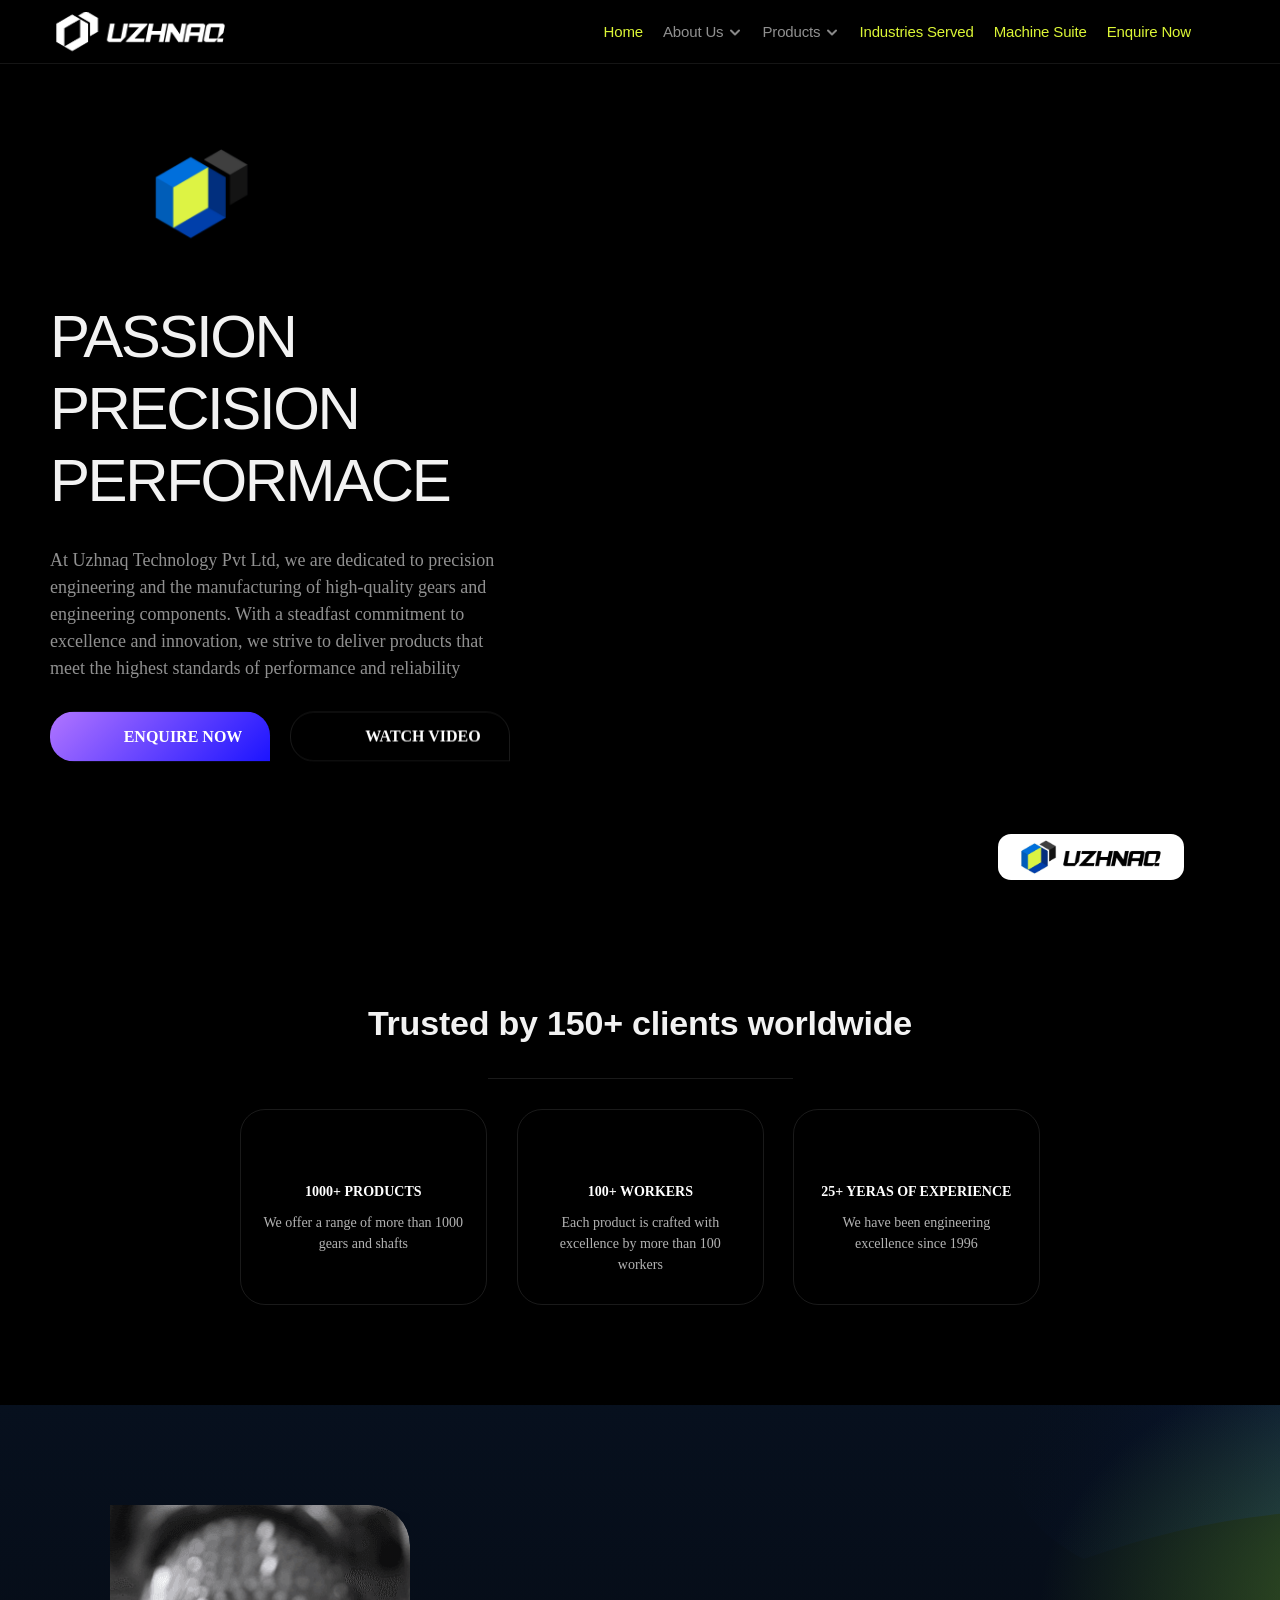
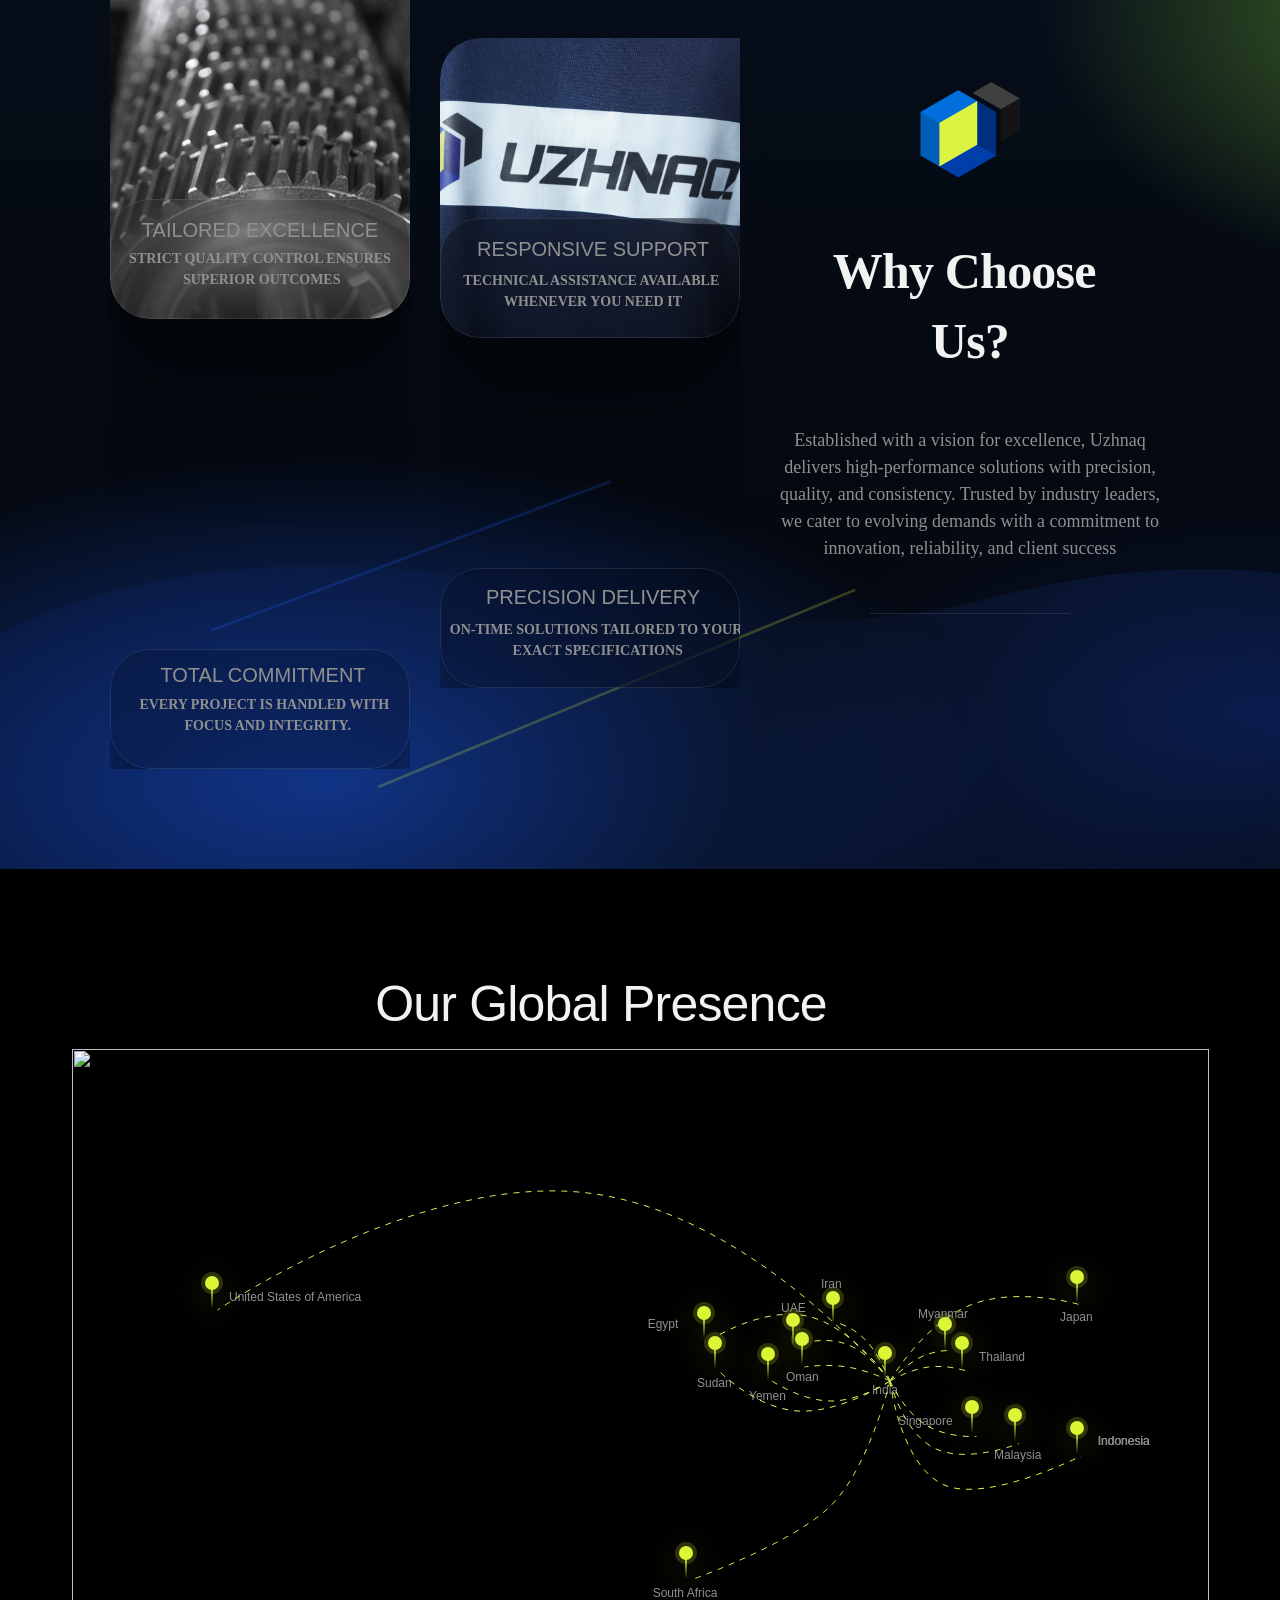
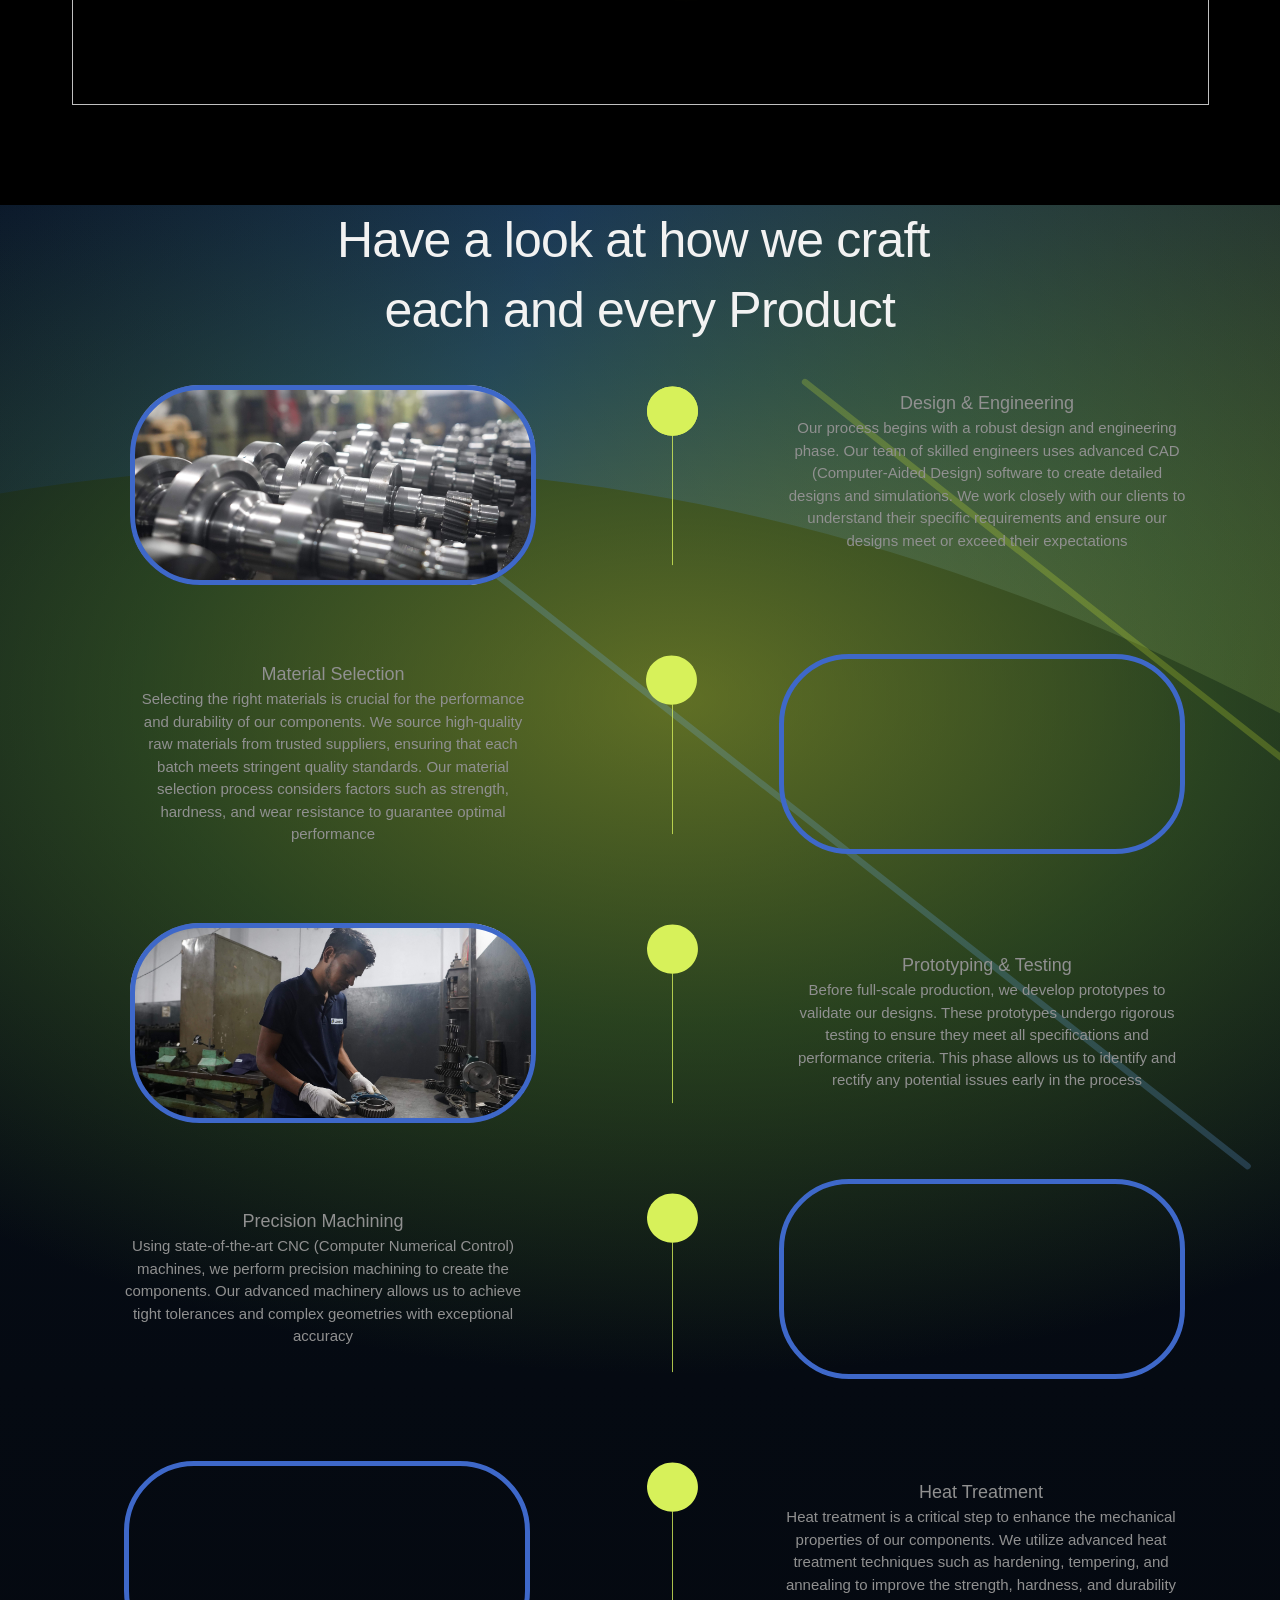
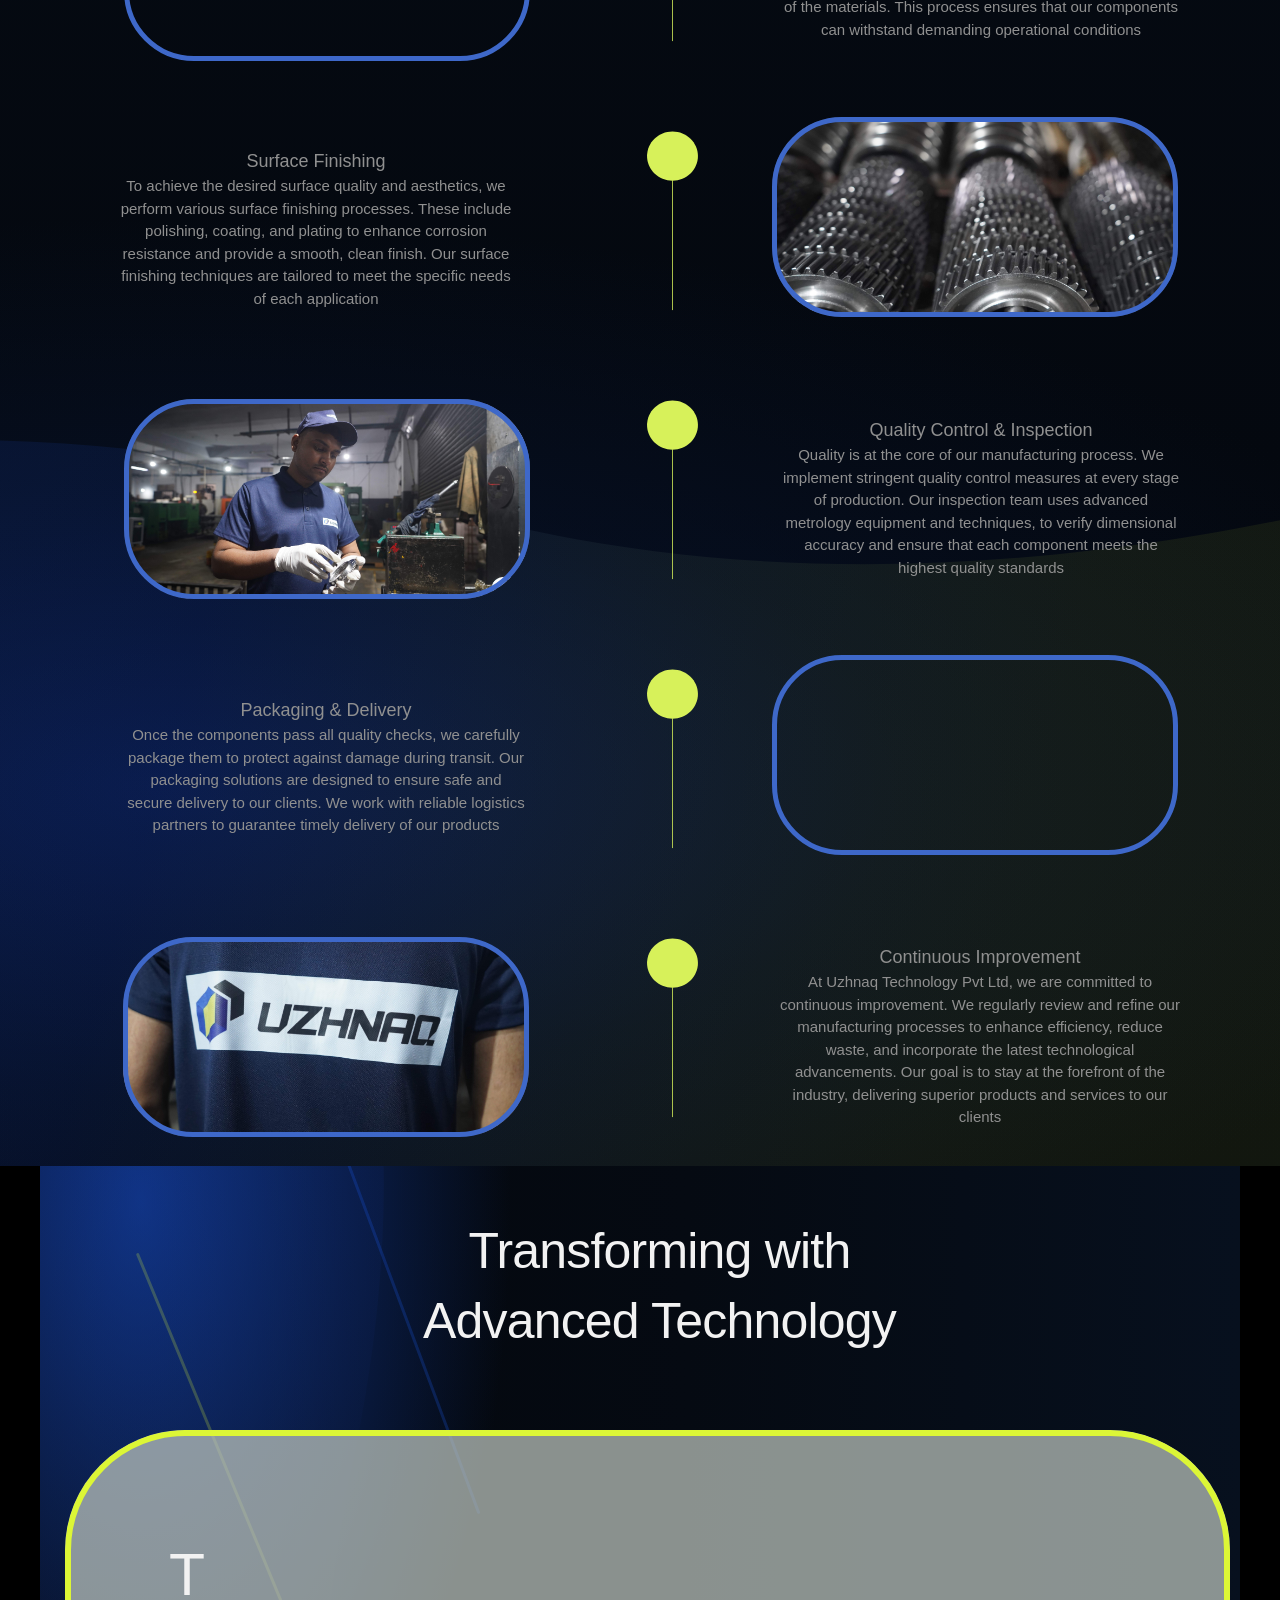
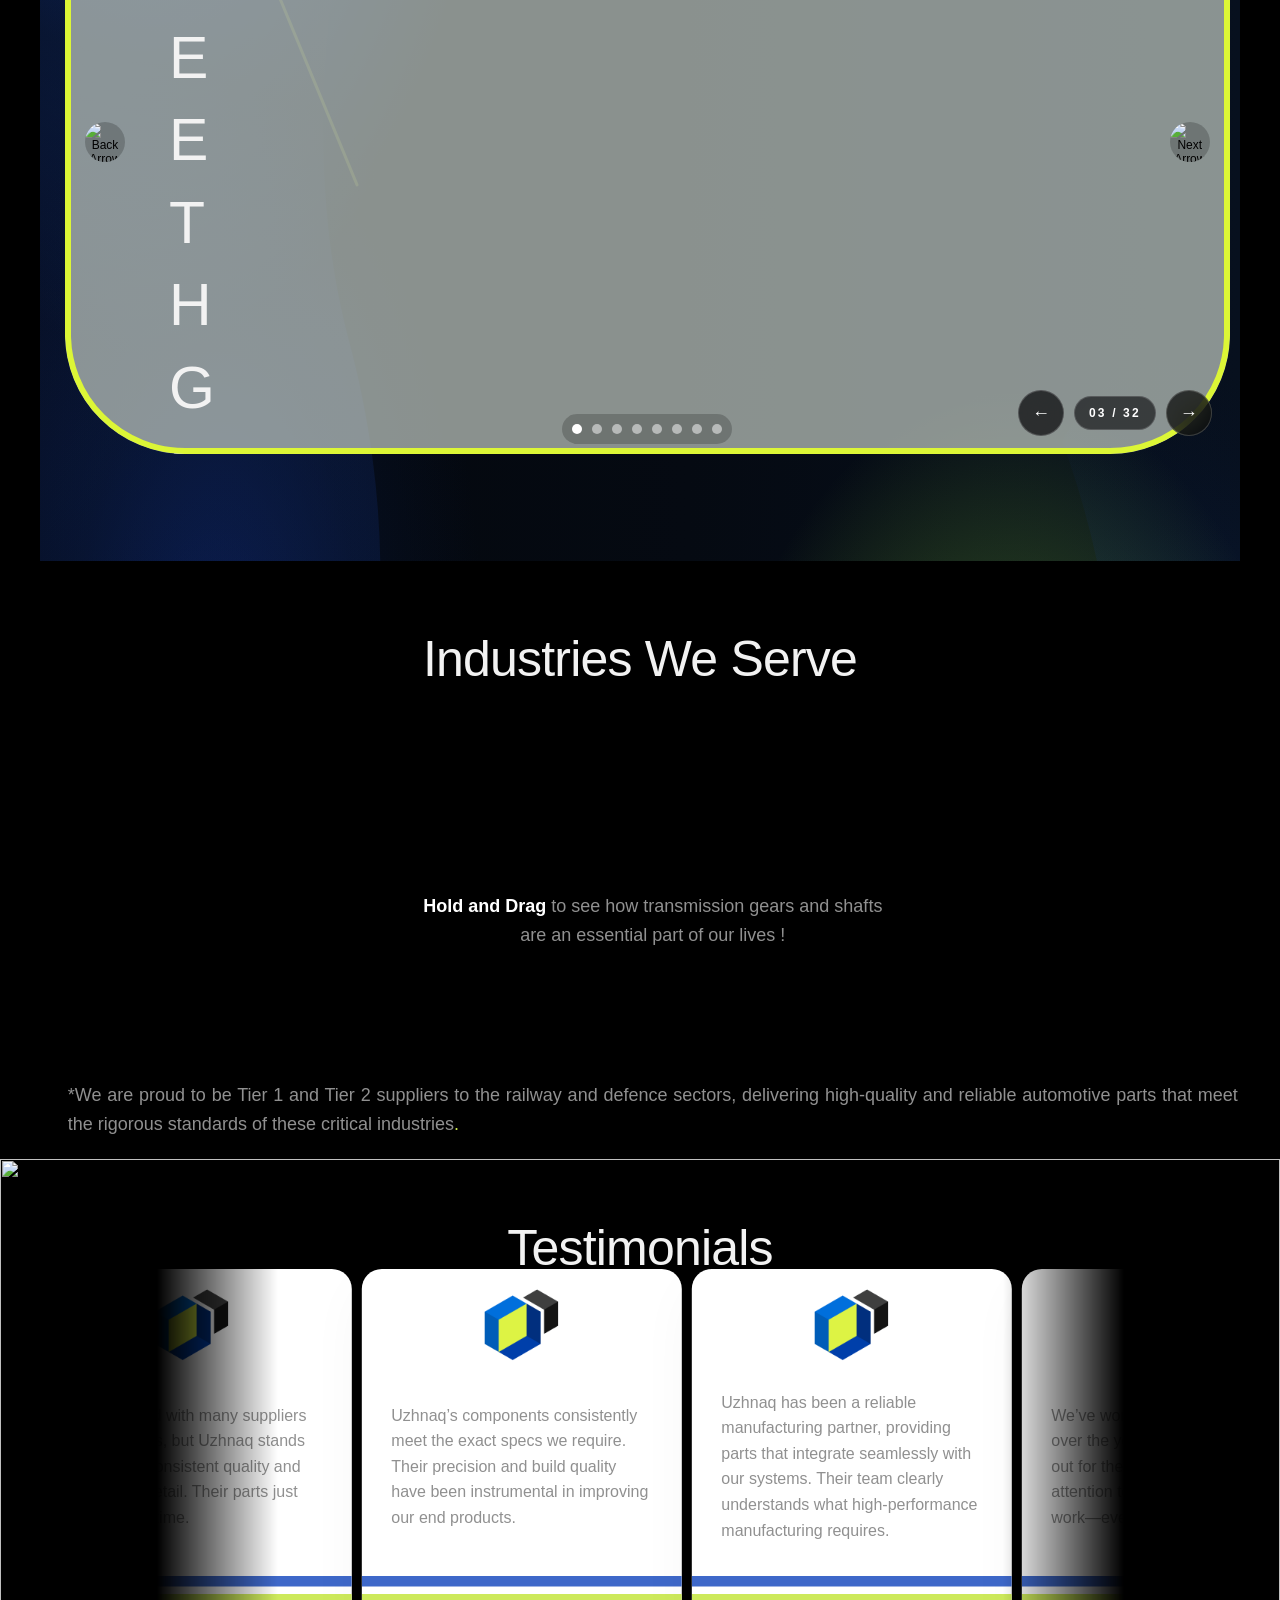
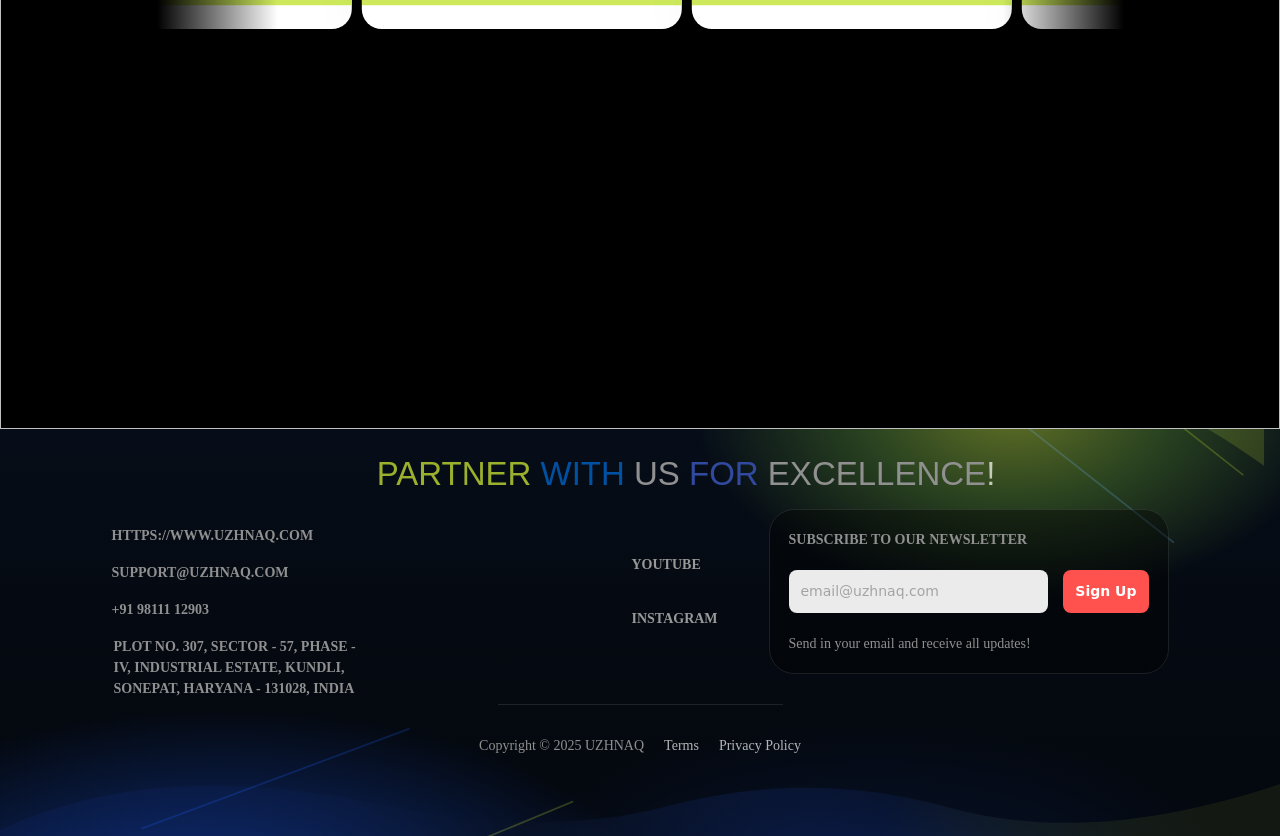
==== index.html @ a5ced54b "Initial commit" ====
<!doctype html>
<!-- Published Dec 15, 2025, 8:49 AM UTC -->
<html lang="en" data-redirect-timezone="1">
<head>
    <meta charset="utf-8">
    
    
    
    <!-- Start of headStart -->
    
    <!-- End of headStart -->
    <meta name="viewport" content="width=device-width">
    <meta name="generator" content="UZHNAQ Static Site">
    <title>UZHNAQ TECHNOLOGY PVT LTD</title>
    <meta name="description" content="Uzhnaq Technology Pvt Ltd is a leading ISO-certified manufacturer and exporter of high-precision gears and spare parts for heavy-duty, automotive, defense, agriculture and more.">
    <link href="./assets/images/QgjrXmnKKKPFab85md2f3LEiCU.png" rel="icon" media="(prefers-color-scheme: light)">
    <link href="./assets/images/QgjrXmnKKKPFab85md2f3LEiCU.png" rel="icon" media="(prefers-color-scheme: dark)">
    <link rel="apple-touch-icon" href="./assets/images/QgjrXmnKKKPFab85md2f3LEiCU.png">
    <!-- Open Graph / Facebook -->
    <meta property="og:type" content="website">
    <meta property="og:title" content="UZHNAQ TECHNOLOGY PVT LTD">
    <meta property="og:description" content="Uzhnaq Technology Pvt Ltd is a leading ISO-certified manufacturer and exporter of high-precision gears and spare parts for heavy-duty, automotive, defense, agriculture and more.">
    <meta property="og:image" content="./assets/images/tMha8tbf14jwpYwH99I1q3GI1Q8372.jpg">
    <!-- Twitter -->
    <meta name="twitter:card" content="summary_large_image">
    <meta name="twitter:title" content="UZHNAQ TECHNOLOGY PVT LTD">
    <meta name="twitter:description" content="Uzhnaq Technology Pvt Ltd is a leading ISO-certified manufacturer and exporter of high-precision gears and spare parts for heavy-duty, automotive, defense, agriculture and more.">
    <meta name="twitter:image" content="./assets/images/tMha8tbf14jwpYwH99I1q3GI1Q8372.jpg">
    
    <style data-uzhnaq-font-css>/* cyrillic-ext */
@font-face {
  font-family: 'Manrope';
  font-style: normal;
  font-weight: 400;
  font-display: swap;
  src: url(https://fonts.gstatic.com/s/manrope/v20/xn7gYHE41ni1AdIRggqxSuXd.woff2) format('woff2');
  unicode-range: U+0460-052F, U+1C80-1C8A, U+20B4, U+2DE0-2DFF, U+A640-A69F, U+FE2E-FE2F;
}
/* cyrillic */
@font-face {
  font-family: 'Manrope';
  font-style: normal;
  font-weight: 400;
  font-display: swap;
  src: url(https://fonts.gstatic.com/s/manrope/v20/xn7gYHE41ni1AdIRggOxSuXd.woff2) format('woff2');
  unicode-range: U+0301, U+0400-045F, U+0490-0491, U+04B0-04B1, U+2116;
}
/* greek */
@font-face {
  font-family: 'Manrope';
  font-style: normal;
  font-weight: 400;
  font-display: swap;
  src: url(https://fonts.gstatic.com/s/manrope/v20/xn7gYHE41ni1AdIRggSxSuXd.woff2) format('woff2');
  unicode-range: U+0370-0377, U+037A-037F, U+0384-038A, U+038C, U+038E-03A1, U+03A3-03FF;
}
/* vietnamese */
@font-face {
  font-family: 'Manrope';
  font-style: normal;
  font-weight: 400;
  font-display: swap;
  src: url(https://fonts.gstatic.com/s/manrope/v20/xn7gYHE41ni1AdIRggixSuXd.woff2) format('woff2');
  unicode-range: U+0102-0103, U+0110-0111, U+0128-0129, U+0168-0169, U+01A0-01A1, U+01AF-01B0, U+0300-0301, U+0303-0304, U+0308-0309, U+0323, U+0329, U+1EA0-1EF9, U+20AB;
}
/* latin-ext */
@font-face {
  font-family: 'Manrope';
  font-style: normal;
  font-weight: 400;
  font-display: swap;
  src: url(https://fonts.gstatic.com/s/manrope/v20/xn7gYHE41ni1AdIRggmxSuXd.woff2) format('woff2');
  unicode-range: U+0100-02BA, U+02BD-02C5, U+02C7-02CC, U+02CE-02D7, U+02DD-02FF, U+0304, U+0308, U+0329, U+1D00-1DBF, U+1E00-1E9F, U+1EF2-1EFF, U+2020, U+20A0-20AB, U+20AD-20C0, U+2113, U+2C60-2C7F, U+A720-A7FF;
}
/* latin */
@font-face {
  font-family: 'Manrope';
  font-style: normal;
  font-weight: 400;
  font-display: swap;
  src: url(https://fonts.gstatic.com/s/manrope/v20/xn7gYHE41ni1AdIRggexSg.woff2) format('woff2');
  unicode-range: U+0000-00FF, U+0131, U+0152-0153, U+02BB-02BC, U+02C6, U+02DA, U+02DC, U+0304, U+0308, U+0329, U+2000-206F, U+20AC, U+2122, U+2191, U+2193, U+2212, U+2215, U+FEFF, U+FFFD;
}
/* cyrillic-ext */
@font-face {
  font-family: 'Manrope';
  font-style: normal;
  font-weight: 500;
  font-display: swap;
  src: url(https://fonts.gstatic.com/s/manrope/v20/xn7gYHE41ni1AdIRggqxSuXd.woff2) format('woff2');
  unicode-range: U+0460-052F, U+1C80-1C8A, U+20B4, U+2DE0-2DFF, U+A640-A69F, U+FE2E-FE2F;
}
/* cyrillic */
@font-face {
  font-family: 'Manrope';
  font-style: normal;
  font-weight: 500;
  font-display: swap;
  src: url(https://fonts.gstatic.com/s/manrope/v20/xn7gYHE41ni1AdIRggOxSuXd.woff2) format('woff2');
  unicode-range: U+0301, U+0400-045F, U+0490-0491, U+04B0-04B1, U+2116;
}
/* greek */
@font-face {
  font-family: 'Manrope';
  font-style: normal;
  font-weight: 500;
  font-display: swap;
  src: url(https://fonts.gstatic.com/s/manrope/v20/xn7gYHE41ni1AdIRggSxSuXd.woff2) format('woff2');
  unicode-range: U+0370-0377, U+037A-037F, U+0384-038A, U+038C, U+038E-03A1, U+03A3-03FF;
}
/* vietnamese */
@font-face {
  font-family: 'Manrope';
  font-style: normal;
  font-weight: 500;
  font-display: swap;
  src: url(https://fonts.gstatic.com/s/manrope/v20/xn7gYHE41ni1AdIRggixSuXd.woff2) format('woff2');
  unicode-range: U+0102-0103, U+0110-0111, U+0128-0129, U+0168-0169, U+01A0-01A1, U+01AF-01B0, U+0300-0301, U+0303-0304, U+0308-0309, U+0323, U+0329, U+1EA0-1EF9, U+20AB;
}
/* latin-ext */
@font-face {
  font-family: 'Manrope';
  font-style: normal;
  font-weight: 500;
  font-display: swap;
  src: url(https://fonts.gstatic.com/s/manrope/v20/xn7gYHE41ni1AdIRggmxSuXd.woff2) format('woff2');
  unicode-range: U+0100-02BA, U+02BD-02C5, U+02C7-02CC, U+02CE-02D7, U+02DD-02FF, U+0304, U+0308, U+0329, U+1D00-1DBF, U+1E00-1E9F, U+1EF2-1EFF, U+2020, U+20A0-20AB, U+20AD-20C0, U+2113, U+2C60-2C7F, U+A720-A7FF;
}
/* latin */
@font-face {
  font-family: 'Manrope';
  font-style: normal;
  font-weight: 500;
  font-display: swap;
  src: url(https://fonts.gstatic.com/s/manrope/v20/xn7gYHE41ni1AdIRggexSg.woff2) format('woff2');
  unicode-range: U+0000-00FF, U+0131, U+0152-0153, U+02BB-02BC, U+02C6, U+02DA, U+02DC, U+0304, U+0308, U+0329, U+2000-206F, U+20AC, U+2122, U+2191, U+2193, U+2212, U+2215, U+FEFF, U+FFFD;
}
/* cyrillic-ext */
@font-face {
  font-family: 'Manrope';
  font-style: normal;
  font-weight: 600;
  font-display: swap;
  src: url(https://fonts.gstatic.com/s/manrope/v20/xn7gYHE41ni1AdIRggqxSuXd.woff2) format('woff2');
  unicode-range: U+0460-052F, U+1C80-1C8A, U+20B4, U+2DE0-2DFF, U+A640-A69F, U+FE2E-FE2F;
}
/* cyrillic */
@font-face {
  font-family: 'Manrope';
  font-style: normal;
  font-weight: 600;
  font-display: swap;
  src: url(https://fonts.gstatic.com/s/manrope/v20/xn7gYHE41ni1AdIRggOxSuXd.woff2) format('woff2');
  unicode-range: U+0301, U+0400-045F, U+0490-0491, U+04B0-04B1, U+2116;
}
/* greek */
@font-face {
  font-family: 'Manrope';
  font-style: normal;
  font-weight: 600;
  font-display: swap;
  src: url(https://fonts.gstatic.com/s/manrope/v20/xn7gYHE41ni1AdIRggSxSuXd.woff2) format('woff2');
  unicode-range: U+0370-0377, U+037A-037F, U+0384-038A, U+038C, U+038E-03A1, U+03A3-03FF;
}
/* vietnamese */
@font-face {
  font-family: 'Manrope';
  font-style: normal;
  font-weight: 600;
  font-display: swap;
  src: url(https://fonts.gstatic.com/s/manrope/v20/xn7gYHE41ni1AdIRggixSuXd.woff2) format('woff2');
  unicode-range: U+0102-0103, U+0110-0111, U+0128-0129, U+0168-0169, U+01A0-01A1, U+01AF-01B0, U+0300-0301, U+0303-0304, U+0308-0309, U+0323, U+0329, U+1EA0-1EF9, U+20AB;
}
/* latin-ext */
@font-face {
  font-family: 'Manrope';
  font-style: normal;
  font-weight: 600;
  font-display: swap;
  src: url(https://fonts.gstatic.com/s/manrope/v20/xn7gYHE41ni1AdIRggmxSuXd.woff2) format('woff2');
  unicode-range: U+0100-02BA, U+02BD-02C5, U+02C7-02CC, U+02CE-02D7, U+02DD-02FF, U+0304, U+0308, U+0329, U+1D00-1DBF, U+1E00-1E9F, U+1EF2-1EFF, U+2020, U+20A0-20AB, U+20AD-20C0, U+2113, U+2C60-2C7F, U+A720-A7FF;
}
/* latin */
@font-face {
  font-family: 'Manrope';
  font-style: normal;
  font-weight: 600;
  font-display: swap;
  src: url(https://fonts.gstatic.com/s/manrope/v20/xn7gYHE41ni1AdIRggexSg.woff2) format('woff2');
  unicode-range: U+0000-00FF, U+0131, U+0152-0153, U+02BB-02BC, U+02C6, U+02DA, U+02DC, U+0304, U+0308, U+0329, U+2000-206F, U+20AC, U+2122, U+2191, U+2193, U+2212, U+2215, U+FEFF, U+FFFD;
}
/* cyrillic-ext */
@font-face {
  font-family: 'Manrope';
  font-style: normal;
  font-weight: 700;
  font-display: swap;
  src: url(https://fonts.gstatic.com/s/manrope/v20/xn7gYHE41ni1AdIRggqxSuXd.woff2) format('woff2');
  unicode-range: U+0460-052F, U+1C80-1C8A, U+20B4, U+2DE0-2DFF, U+A640-A69F, U+FE2E-FE2F;
}
/* cyrillic */
@font-face {
  font-family: 'Manrope';
  font-style: normal;
  font-weight: 700;
  font-display: swap;
  src: url(https://fonts.gstatic.com/s/manrope/v20/xn7gYHE41ni1AdIRggOxSuXd.woff2) format('woff2');
  unicode-range: U+0301, U+0400-045F, U+0490-0491, U+04B0-04B1, U+2116;
}
/* greek */
@font-face {
  font-family: 'Manrope';
  font-style: normal;
  font-weight: 700;
  font-display: swap;
  src: url(https://fonts.gstatic.com/s/manrope/v20/xn7gYHE41ni1AdIRggSxSuXd.woff2) format('woff2');
  unicode-range: U+0370-0377, U+037A-037F, U+0384-038A, U+038C, U+038E-03A1, U+03A3-03FF;
}
/* vietnamese */
@font-face {
  font-family: 'Manrope';
  font-style: normal;
  font-weight: 700;
  font-display: swap;
  src: url(https://fonts.gstatic.com/s/manrope/v20/xn7gYHE41ni1AdIRggixSuXd.woff2) format('woff2');
  unicode-range: U+0102-0103, U+0110-0111, U+0128-0129, U+0168-0169, U+01A0-01A1, U+01AF-01B0, U+0300-0301, U+0303-0304, U+0308-0309, U+0323, U+0329, U+1EA0-1EF9, U+20AB;
}
/* latin-ext */
@font-face {
  font-family: 'Manrope';
  font-style: normal;
  font-weight: 700;
  font-display: swap;
  src: url(https://fonts.gstatic.com/s/manrope/v20/xn7gYHE41ni1AdIRggmxSuXd.woff2) format('woff2');
  unicode-range: U+0100-02BA, U+02BD-02C5, U+02C7-02CC, U+02CE-02D7, U+02DD-02FF, U+0304, U+0308, U+0329, U+1D00-1DBF, U+1E00-1E9F, U+1EF2-1EFF, U+2020, U+20A0-20AB, U+20AD-20C0, U+2113, U+2C60-2C7F, U+A720-A7FF;
}
/* latin */
@font-face {
  font-family: 'Manrope';
  font-style: normal;
  font-weight: 700;
  font-display: swap;
  src: url(https://fonts.gstatic.com/s/manrope/v20/xn7gYHE41ni1AdIRggexSg.woff2) format('woff2');
  unicode-range: U+0000-00FF, U+0131, U+0152-0153, U+02BB-02BC, U+02C6, U+02DA, U+02DC, U+0304, U+0308, U+0329, U+2000-206F, U+20AC, U+2122, U+2191, U+2193, U+2212, U+2215, U+FEFF, U+FFFD;
}
/* cyrillic-ext */
@font-face {
  font-family: 'Manrope';
  font-style: normal;
  font-weight: 800;
  font-display: swap;
  src: url(https://fonts.gstatic.com/s/manrope/v20/xn7gYHE41ni1AdIRggqxSuXd.woff2) format('woff2');
  unicode-range: U+0460-052F, U+1C80-1C8A, U+20B4, U+2DE0-2DFF, U+A640-A69F, U+FE2E-FE2F;
}
/* cyrillic */
@font-face {
  font-family: 'Manrope';
  font-style: normal;
  font-weight: 800;
  font-display: swap;
  src: url(https://fonts.gstatic.com/s/manrope/v20/xn7gYHE41ni1AdIRggOxSuXd.woff2) format('woff2');
  unicode-range: U+0301, U+0400-045F, U+0490-0491, U+04B0-04B1, U+2116;
}
/* greek */
@font-face {
  font-family: 'Manrope';
  font-style: normal;
  font-weight: 800;
  font-display: swap;
  src: url(https://fonts.gstatic.com/s/manrope/v20/xn7gYHE41ni1AdIRggSxSuXd.woff2) format('woff2');
  unicode-range: U+0370-0377, U+037A-037F, U+0384-038A, U+038C, U+038E-03A1, U+03A3-03FF;
}
/* vietnamese */
@font-face {
  font-family: 'Manrope';
  font-style: normal;
  font-weight: 800;
  font-display: swap;
  src: url(https://fonts.gstatic.com/s/manrope/v20/xn7gYHE41ni1AdIRggixSuXd.woff2) format('woff2');
  unicode-range: U+0102-0103, U+0110-0111, U+0128-0129, U+0168-0169, U+01A0-01A1, U+01AF-01B0, U+0300-0301, U+0303-0304, U+0308-0309, U+0323, U+0329, U+1EA0-1EF9, U+20AB;
}
/* latin-ext */
@font-face {
  font-family: 'Manrope';
  font-style: normal;
  font-weight: 800;
  font-display: swap;
  src: url(https://fonts.gstatic.com/s/manrope/v20/xn7gYHE41ni1AdIRggmxSuXd.woff2) format('woff2');
  unicode-range: U+0100-02BA, U+02BD-02C5, U+02C7-02CC, U+02CE-02D7, U+02DD-02FF, U+0304, U+0308, U+0329, U+1D00-1DBF, U+1E00-1E9F, U+1EF2-1EFF, U+2020, U+20A0-20AB, U+20AD-20C0, U+2113, U+2C60-2C7F, U+A720-A7FF;
}
/* latin */
@font-face {
  font-family: 'Manrope';
  font-style: normal;
  font-weight: 800;
  font-display: swap;
  src: url(https://fonts.gstatic.com/s/manrope/v20/xn7gYHE41ni1AdIRggexSg.woff2) format('woff2');
  unicode-range: U+0000-00FF, U+0131, U+0152-0153, U+02BB-02BC, U+02C6, U+02DA, U+02DC, U+0304, U+0308, U+0329, U+2000-206F, U+20AC, U+2122, U+2191, U+2193, U+2212, U+2215, U+FEFF, U+FFFD;
}
/* latin */
@font-face {
  font-family: 'Marko One';
  font-style: normal;
  font-weight: 400;
  font-display: swap;
  src: url(https://fonts.gstatic.com/s/markoone/v24/9Btq3DFG0cnVM5lw1haqLZ8e.woff2) format('woff2');
  unicode-range: U+0000-00FF, U+0131, U+0152-0153, U+02BB-02BC, U+02C6, U+02DA, U+02DC, U+0304, U+0308, U+0329, U+2000-206F, U+20AC, U+2122, U+2191, U+2193, U+2212, U+2215, U+FEFF, U+FFFD;
}

@font-face { font-family: "TT Firs Neue Trl Bold"; src: url("https://fra\00006derusercontent.com/assets/01cSEUMqQd1e074xtqfWpBtDM4.woff2"); font-display: swap; font-style: normal; font-weight: 700 }
@font-face { font-family: "TT Firs Neue Trl Bold"; src: url("https://fra\00006derusercontent.com/assets/01cSEUMqQd1e074xtqfWpBtDM4.woff2"); font-display: swap }
@font-face { font-family: "Inter"; src: url("https://fra\00006derusercontent.com/assets/5vvr9Vy74if2I6bQbJvbw7SY1pQ.woff2"); font-display: swap; font-style: normal; font-weight: 400; unicode-range: U+0460-052F, U+1C80-1C88, U+20B4, U+2DE0-2DFF, U+A640-A69F, U+FE2E-FE2F }
@font-face { font-family: "Inter"; src: url("https://fra\00006derusercontent.com/assets/EOr0mi4hNtlgWNn9if640EZzXCo.woff2"); font-display: swap; font-style: normal; font-weight: 400; unicode-range: U+0301, U+0400-045F, U+0490-0491, U+04B0-04B1, U+2116 }
@font-face { font-family: "Inter"; src: url("https://fra\00006derusercontent.com/assets/Y9k9QrlZAqio88Klkmbd8VoMQc.woff2"); font-display: swap; font-style: normal; font-weight: 400; unicode-range: U+1F00-1FFF }
@font-face { font-family: "Inter"; src: url("https://fra\00006derusercontent.com/assets/OYrD2tBIBPvoJXiIHnLoOXnY9M.woff2"); font-display: swap; font-style: normal; font-weight: 400; unicode-range: U+0370-03FF }
@font-face { font-family: "Inter"; src: url("https://fra\00006derusercontent.com/assets/JeYwfuaPfZHQhEG8U5gtPDZ7WQ.woff2"); font-display: swap; font-style: normal; font-weight: 400; unicode-range: U+0100-024F, U+0259, U+1E00-1EFF, U+2020, U+20A0-20AB, U+20AD-20CF, U+2113, U+2C60-2C7F, U+A720-A7FF }
@font-face { font-family: "Inter"; src: url("https://fra\00006derusercontent.com/assets/GrgcKwrN6d3Uz8EwcLHZxwEfC4.woff2"); font-display: swap; font-style: normal; font-weight: 400; unicode-range: U+0000-00FF, U+0131, U+0152-0153, U+02BB-02BC, U+02C6, U+02DA, U+02DC, U+2000-206F, U+2070, U+2074-207E, U+2080-208E, U+20AC, U+2122, U+2191, U+2193, U+2212, U+2215, U+FEFF, U+FFFD }
@font-face { font-family: "Inter"; src: url("https://fra\00006derusercontent.com/assets/b6Y37FthZeALduNqHicBT6FutY.woff2"); font-display: swap; font-style: normal; font-weight: 400; unicode-range: U+0102-0103, U+0110-0111, U+0128-0129, U+0168-0169, U+01A0-01A1, U+01AF-01B0, U+1EA0-1EF9, U+20AB }
@font-face { font-family: "Inter"; src: url("https://fra\00006derusercontent.com/assets/5A3Ce6C9YYmCjpQx9M4inSaKU.woff2"); font-display: swap; font-style: normal; font-weight: 500; unicode-range: U+0460-052F, U+1C80-1C88, U+20B4, U+2DE0-2DFF, U+A640-A69F, U+FE2E-FE2F }
@font-face { font-family: "Inter"; src: url("https://fra\00006derusercontent.com/assets/Qx95Xyt0Ka3SGhinnbXIGpEIyP4.woff2"); font-display: swap; font-style: normal; font-weight: 500; unicode-range: U+0301, U+0400-045F, U+0490-0491, U+04B0-04B1, U+2116 }
@font-face { font-family: "Inter"; src: url("https://fra\00006derusercontent.com/assets/6mJuEAguuIuMog10gGvH5d3cl8.woff2"); font-display: swap; font-style: normal; font-weight: 500; unicode-range: U+1F00-1FFF }
@font-face { font-family: "Inter"; src: url("https://fra\00006derusercontent.com/assets/xYYWaj7wCU5zSQH0eXvSaS19wo.woff2"); font-display: swap; font-style: normal; font-weight: 500; unicode-range: U+0370-03FF }
@font-face { font-family: "Inter"; src: url("https://fra\00006derusercontent.com/assets/otTaNuNpVK4RbdlT7zDDdKvQBA.woff2"); font-display: swap; font-style: normal; font-weight: 500; unicode-range: U+0100-024F, U+0259, U+1E00-1EFF, U+2020, U+20A0-20AB, U+20AD-20CF, U+2113, U+2C60-2C7F, U+A720-A7FF }
@font-face { font-family: "Inter"; src: url("https://fra\00006derusercontent.com/assets/d3tHnaQIAeqiE5hGcRw4mmgWYU.woff2"); font-display: swap; font-style: normal; font-weight: 500; unicode-range: U+0000-00FF, U+0131, U+0152-0153, U+02BB-02BC, U+02C6, U+02DA, U+02DC, U+2000-206F, U+2074, U+20AC, U+2122, U+2191, U+2193, U+2212, U+2215, U+FEFF, U+FFFD }
@font-face { font-family: "Inter"; src: url("https://fra\00006derusercontent.com/assets/DolVirEGb34pEXEp8t8FQBSK4.woff2"); font-display: swap; font-style: normal; font-weight: 500; unicode-range: U+0102-0103, U+0110-0111, U+0128-0129, U+0168-0169, U+01A0-01A1, U+01AF-01B0, U+1EA0-1EF9, U+20AB }
@font-face { font-family: "Inter"; src: url("https://fra\00006derusercontent.com/assets/NXxvFRoY5LDh3yCm7MEP2jqYk.woff2"); font-style: normal; font-weight: 100; unicode-range: U+0460-052F, U+1C80-1C88, U+20B4, U+2DE0-2DFF, U+A640-A69F, U+FE2E-FE2F }
@font-face { font-family: "Inter"; src: url("https://fra\00006derusercontent.com/assets/5CcgcVyoWSqO1THBiISd6oCog.woff2"); font-style: normal; font-weight: 100; unicode-range: U+0301, U+0400-045F, U+0490-0491, U+04B0-04B1, U+2116 }
@font-face { font-family: "Inter"; src: url("https://fra\00006derusercontent.com/assets/MF544SVCvk3yNpLIz3pwDXFZPKM.woff2"); font-style: normal; font-weight: 100; unicode-range: U+1F00-1FFF }
@font-face { font-family: "Inter"; src: url("https://fra\00006derusercontent.com/assets/TNtxudDBkAm2RXdtU3rvTBwoM.woff2"); font-style: normal; font-weight: 100; unicode-range: U+0370-03FF }
@font-face { font-family: "Inter"; src: url("https://fra\00006derusercontent.com/assets/fIabp4VN5z7iJ3lNOz9qfNeQHc.woff2"); font-style: normal; font-weight: 100; unicode-range: U+0100-024F, U+0259, U+1E00-1EFF, U+2020, U+20A0-20AB, U+20AD-20CF, U+2113, U+2C60-2C7F, U+A720-A7FF }
@font-face { font-family: "Inter"; src: url("https://fra\00006derusercontent.com/assets/8kSLqTnVCEtjx0nu8PxTD4Nh5UU.woff2"); font-style: normal; font-weight: 100; unicode-range: U+0000-00FF, U+0131, U+0152-0153, U+02BB-02BC, U+02C6, U+02DA, U+02DC, U+2000-206F, U+2070, U+2074-207E, U+2080-208E, U+20AC, U+2122, U+2191, U+2193, U+2212, U+2215, U+FEFF, U+FFFD }
@font-face { font-family: "Inter"; src: url("https://fra\00006derusercontent.com/assets/9iRSYClnXA0RMygyIn6yjjWXJw.woff2"); font-style: normal; font-weight: 100; unicode-range: U+0102-0103, U+0110-0111, U+0128-0129, U+0168-0169, U+01A0-01A1, U+01AF-01B0, U+1EA0-1EF9, U+20AB }
@font-face { font-family: "Inter"; src: url("https://fra\00006derusercontent.com/assets/MVhJhYeDWxeyqT939zMNyw9p8.woff2"); font-style: normal; font-weight: 200; unicode-range: U+0460-052F, U+1C80-1C88, U+20B4, U+2DE0-2DFF, U+A640-A69F, U+FE2E-FE2F }
@font-face { font-family: "Inter"; src: url("https://fra\00006derusercontent.com/assets/WXQXYfAQJIi2pCJACAfWWXfIDqI.woff2"); font-style: normal; font-weight: 200; unicode-range: U+0301, U+0400-045F, U+0490-0491, U+04B0-04B1, U+2116 }
@font-face { font-family: "Inter"; src: url("https://fra\00006derusercontent.com/assets/RJeJJARdrtNUtic58kOz7hIgBuE.woff2"); font-style: normal; font-weight: 200; unicode-range: U+1F00-1FFF }
@font-face { font-family: "Inter"; src: url("https://fra\00006derusercontent.com/assets/4hBRAuM02i3fsxYDzyNvt5Az2so.woff2"); font-style: normal; font-weight: 200; unicode-range: U+0370-03FF }
@font-face { font-family: "Inter"; src: url("https://fra\00006derusercontent.com/assets/fz1JbBffNGgK7BNUI1mmbFBlgA8.woff2"); font-style: normal; font-weight: 200; unicode-range: U+0100-024F, U+0259, U+1E00-1EFF, U+2020, U+20A0-20AB, U+20AD-20CF, U+2113, U+2C60-2C7F, U+A720-A7FF }
@font-face { font-family: "Inter"; src: url("https://fra\00006derusercontent.com/assets/Z4sGWU2OKBoXPWulb5P25vULA.woff2"); font-style: normal; font-weight: 200; unicode-range: U+0000-00FF, U+0131, U+0152-0153, U+02BB-02BC, U+02C6, U+02DA, U+02DC, U+2000-206F, U+2070, U+2074-207E, U+2080-208E, U+20AC, U+2122, U+2191, U+2193, U+2212, U+2215, U+FEFF, U+FFFD }
@font-face { font-family: "Inter"; src: url("https://fra\00006derusercontent.com/assets/eIZyQwIlHYR0mnMSneEDMtqBPgw.woff2"); font-style: normal; font-weight: 200; unicode-range: U+0102-0103, U+0110-0111, U+0128-0129, U+0168-0169, U+01A0-01A1, U+01AF-01B0, U+1EA0-1EF9, U+20AB }
@font-face { font-family: "Inter"; src: url("https://fra\00006derusercontent.com/assets/BkDpl4ghaqvMi1btKFyG2tdbec.woff2"); font-display: swap; font-style: normal; font-weight: 300; unicode-range: U+0460-052F, U+1C80-1C88, U+20B4, U+2DE0-2DFF, U+A640-A69F, U+FE2E-FE2F }
@font-face { font-family: "Inter"; src: url("https://fra\00006derusercontent.com/assets/zAMK70AQRFSShJgUiaR5IiIhgzk.woff2"); font-display: swap; font-style: normal; font-weight: 300; unicode-range: U+0301, U+0400-045F, U+0490-0491, U+04B0-04B1, U+2116 }
@font-face { font-family: "Inter"; src: url("https://fra\00006derusercontent.com/assets/IETjvc5qzUaRoaruDpPSwCUM8.woff2"); font-display: swap; font-style: normal; font-weight: 300; unicode-range: U+1F00-1FFF }
@font-face { font-family: "Inter"; src: url("https://fra\00006derusercontent.com/assets/oLCoaT3ioA0fHdJnWR9W6k7NY.woff2"); font-display: swap; font-style: normal; font-weight: 300; unicode-range: U+0370-03FF }
@font-face { font-family: "Inter"; src: url("https://fra\00006derusercontent.com/assets/Sj0PCHQSBjFmEp6NBWg6FNaKc.woff2"); font-display: swap; font-style: normal; font-weight: 300; unicode-range: U+0100-024F, U+0259, U+1E00-1EFF, U+2020, U+20A0-20AB, U+20AD-20CF, U+2113, U+2C60-2C7F, U+A720-A7FF }
@font-face { font-family: "Inter"; src: url("https://fra\00006derusercontent.com/assets/aqiiD4LUKkKzXdjGL5UzHq8bo5w.woff2"); font-display: swap; font-style: normal; font-weight: 300; unicode-range: U+0000-00FF, U+0131, U+0152-0153, U+02BB-02BC, U+02C6, U+02DA, U+02DC, U+2000-206F, U+2070, U+2074-207E, U+2080-208E, U+20AC, U+2122, U+2191, U+2193, U+2212, U+2215, U+FEFF, U+FFFD }
@font-face { font-family: "Inter"; src: url("https://fra\00006derusercontent.com/assets/H4TfENUY1rh8R9UaSD6vngjJP3M.woff2"); font-display: swap; font-style: normal; font-weight: 300; unicode-range: U+0102-0103, U+0110-0111, U+0128-0129, U+0168-0169, U+01A0-01A1, U+01AF-01B0, U+1EA0-1EF9, U+20AB }
@font-face { font-family: "Inter"; src: url("https://fra\00006derusercontent.com/assets/UjlFhCnUjxhNfep4oYBPqnEssyo.woff2"); font-display: swap; font-style: normal; font-weight: 500; unicode-range: U+0000-00FF, U+0131, U+0152-0153, U+02BB-02BC, U+02C6, U+02DA, U+02DC, U+2000-206F, U+2070, U+2074-207E, U+2080-208E, U+20AC, U+2122, U+2191, U+2193, U+2212, U+2215, U+FEFF, U+FFFD }
@font-face { font-family: "Inter"; src: url("https://fra\00006derusercontent.com/assets/hyOgCu0Xnghbimh0pE8QTvtt2AU.woff2"); font-display: swap; font-style: normal; font-weight: 600; unicode-range: U+0460-052F, U+1C80-1C88, U+20B4, U+2DE0-2DFF, U+A640-A69F, U+FE2E-FE2F }
@font-face { font-family: "Inter"; src: url("https://fra\00006derusercontent.com/assets/NeGmSOXrPBfEFIy5YZeHq17LEDA.woff2"); font-display: swap; font-style: normal; font-weight: 600; unicode-range: U+0301, U+0400-045F, U+0490-0491, U+04B0-04B1, U+2116 }
@font-face { font-family: "Inter"; src: url("https://fra\00006derusercontent.com/assets/oYaAX5himiTPYuN8vLWnqBbfD2s.woff2"); font-display: swap; font-style: normal; font-weight: 600; unicode-range: U+1F00-1FFF }
@font-face { font-family: "Inter"; src: url("https://fra\00006derusercontent.com/assets/lEJLP4R0yuCaMCjSXYHtJw72M.woff2"); font-display: swap; font-style: normal; font-weight: 600; unicode-range: U+0370-03FF }
@font-face { font-family: "Inter"; src: url("https://fra\00006derusercontent.com/assets/cRJyLNuTJR5jbyKzGi33wU9cqIQ.woff2"); font-display: swap; font-style: normal; font-weight: 600; unicode-range: U+0100-024F, U+0259, U+1E00-1EFF, U+2020, U+20A0-20AB, U+20AD-20CF, U+2113, U+2C60-2C7F, U+A720-A7FF }
@font-face { font-family: "Inter"; src: url("https://fra\00006derusercontent.com/assets/yDtI2UI8XcEg1W2je9XPN3Noo.woff2"); font-display: swap; font-style: normal; font-weight: 600; unicode-range: U+0000-00FF, U+0131, U+0152-0153, U+02BB-02BC, U+02C6, U+02DA, U+02DC, U+2000-206F, U+2070, U+2074-207E, U+2080-208E, U+20AC, U+2122, U+2191, U+2193, U+2212, U+2215, U+FEFF, U+FFFD }
@font-face { font-family: "Inter"; src: url("https://fra\00006derusercontent.com/assets/A0Wcc7NgXMjUuFdquHDrIZpzZw0.woff2"); font-display: swap; font-style: normal; font-weight: 600; unicode-range: U+0102-0103, U+0110-0111, U+0128-0129, U+0168-0169, U+01A0-01A1, U+01AF-01B0, U+1EA0-1EF9, U+20AB }
@font-face { font-family: "Inter"; src: url("https://fra\00006derusercontent.com/assets/DpPBYI0sL4fYLgAkX8KXOPVt7c.woff2"); font-display: swap; font-style: normal; font-weight: 700; unicode-range: U+0460-052F, U+1C80-1C88, U+20B4, U+2DE0-2DFF, U+A640-A69F, U+FE2E-FE2F }
@font-face { font-family: "Inter"; src: url("https://fra\00006derusercontent.com/assets/4RAEQdEOrcnDkhHiiCbJOw92Lk.woff2"); font-display: swap; font-style: normal; font-weight: 700; unicode-range: U+0301, U+0400-045F, U+0490-0491, U+04B0-04B1, U+2116 }
@font-face { font-family: "Inter"; src: url("https://fra\00006derusercontent.com/assets/1K3W8DizY3v4emK8Mb08YHxTbs.woff2"); font-display: swap; font-style: normal; font-weight: 700; unicode-range: U+1F00-1FFF }
@font-face { font-family: "Inter"; src: url("https://fra\00006derusercontent.com/assets/tUSCtfYVM1I1IchuyCwz9gDdQ.woff2"); font-display: swap; font-style: normal; font-weight: 700; unicode-range: U+0370-03FF }
@font-face { font-family: "Inter"; src: url("https://fra\00006derusercontent.com/assets/VgYFWiwsAC5OYxAycRXXvhze58.woff2"); font-display: swap; font-style: normal; font-weight: 700; unicode-range: U+0100-024F, U+0259, U+1E00-1EFF, U+2020, U+20A0-20AB, U+20AD-20CF, U+2113, U+2C60-2C7F, U+A720-A7FF }
@font-face { font-family: "Inter"; src: url("https://fra\00006derusercontent.com/assets/syRNPWzAMIrcJ3wIlPIP43KjQs.woff2"); font-display: swap; font-style: normal; font-weight: 700; unicode-range: U+0000-00FF, U+0131, U+0152-0153, U+02BB-02BC, U+02C6, U+02DA, U+02DC, U+2000-206F, U+2070, U+2074-207E, U+2080-208E, U+20AC, U+2122, U+2191, U+2193, U+2212, U+2215, U+FEFF, U+FFFD }
@font-face { font-family: "Inter"; src: url("https://fra\00006derusercontent.com/assets/GIryZETIX4IFypco5pYZONKhJIo.woff2"); font-display: swap; font-style: normal; font-weight: 700; unicode-range: U+0102-0103, U+0110-0111, U+0128-0129, U+0168-0169, U+01A0-01A1, U+01AF-01B0, U+1EA0-1EF9, U+20AB }
@font-face { font-family: "Inter"; src: url("https://fra\00006derusercontent.com/assets/PONfPc6h4EPYwJliXQBmjVx7QxI.woff2"); font-display: swap; font-style: normal; font-weight: 800; unicode-range: U+0460-052F, U+1C80-1C88, U+20B4, U+2DE0-2DFF, U+A640-A69F, U+FE2E-FE2F }
@font-face { font-family: "Inter"; src: url("https://fra\00006derusercontent.com/assets/zsnJN7Z1wdzUvepJniD3rbvJIyU.woff2"); font-display: swap; font-style: normal; font-weight: 800; unicode-range: U+0301, U+0400-045F, U+0490-0491, U+04B0-04B1, U+2116 }
@font-face { font-family: "Inter"; src: url("https://fra\00006derusercontent.com/assets/UrzZBOy7RyJEWAZGduzOeHiHuY.woff2"); font-display: swap; font-style: normal; font-weight: 800; unicode-range: U+1F00-1FFF }
@font-face { font-family: "Inter"; src: url("https://fra\00006derusercontent.com/assets/996sR9SfSDuYELz8oHhDOcErkY.woff2"); font-display: swap; font-style: normal; font-weight: 800; unicode-range: U+0370-03FF }
@font-face { font-family: "Inter"; src: url("https://fra\00006derusercontent.com/assets/ftN1HpyPVJEoEb4q36SOrNdLXU.woff2"); font-display: swap; font-style: normal; font-weight: 800; unicode-range: U+0100-024F, U+0259, U+1E00-1EFF, U+2020, U+20A0-20AB, U+20AD-20CF, U+2113, U+2C60-2C7F, U+A720-A7FF }
@font-face { font-family: "Inter"; src: url("https://fra\00006derusercontent.com/assets/Mput0MSwESKlJ6TMz9MPDXhgrk.woff2"); font-display: swap; font-style: normal; font-weight: 800; unicode-range: U+0000-00FF, U+0131, U+0152-0153, U+02BB-02BC, U+02C6, U+02DA, U+02DC, U+2000-206F, U+2070, U+2074-207E, U+2080-208E, U+20AC, U+2122, U+2191, U+2193, U+2212, U+2215, U+FEFF, U+FFFD }
@font-face { font-family: "Inter"; src: url("https://fra\00006derusercontent.com/assets/JAur4lGGSGRGyrFi59JSIKqVgU.woff2"); font-display: swap; font-style: normal; font-weight: 800; unicode-range: U+0102-0103, U+0110-0111, U+0128-0129, U+0168-0169, U+01A0-01A1, U+01AF-01B0, U+1EA0-1EF9, U+20AB }
@font-face { font-family: "Inter"; src: url("https://fra\00006derusercontent.com/assets/mkY5Sgyq51ik0AMrSBwhm9DJg.woff2"); font-style: normal; font-weight: 900; unicode-range: U+0460-052F, U+1C80-1C88, U+20B4, U+2DE0-2DFF, U+A640-A69F, U+FE2E-FE2F }
@font-face { font-family: "Inter"; src: url("https://fra\00006derusercontent.com/assets/X5hj6qzcHUYv7h1390c8Rhm6550.woff2"); font-style: normal; font-weight: 900; unicode-range: U+0301, U+0400-045F, U+0490-0491, U+04B0-04B1, U+2116 }
@font-face { font-family: "Inter"; src: url("https://fra\00006derusercontent.com/assets/gQhNpS3tN86g8RcVKYUUaKt2oMQ.woff2"); font-style: normal; font-weight: 900; unicode-range: U+1F00-1FFF }
@font-face { font-family: "Inter"; src: url("https://fra\00006derusercontent.com/assets/cugnVhSraaRyANCaUtI5FV17wk.woff2"); font-style: normal; font-weight: 900; unicode-range: U+0370-03FF }
@font-face { font-family: "Inter"; src: url("https://fra\00006derusercontent.com/assets/5HcVoGak8k5agFJSaKa4floXVu0.woff2"); font-style: normal; font-weight: 900; unicode-range: U+0100-024F, U+0259, U+1E00-1EFF, U+2020, U+20A0-20AB, U+20AD-20CF, U+2113, U+2C60-2C7F, U+A720-A7FF }
@font-face { font-family: "Inter"; src: url("https://fra\00006derusercontent.com/assets/rZ5DdENNqIdFTIyQQiP5isO7M.woff2"); font-style: normal; font-weight: 900; unicode-range: U+0000-00FF, U+0131, U+0152-0153, U+02BB-02BC, U+02C6, U+02DA, U+02DC, U+2000-206F, U+2070, U+2074-207E, U+2080-208E, U+20AC, U+2122, U+2191, U+2193, U+2212, U+2215, U+FEFF, U+FFFD }
@font-face { font-family: "Inter"; src: url("https://fra\00006derusercontent.com/assets/P2Bw01CtL0b9wqygO0sSVogWbo.woff2"); font-style: normal; font-weight: 900; unicode-range: U+0102-0103, U+0110-0111, U+0128-0129, U+0168-0169, U+01A0-01A1, U+01AF-01B0, U+1EA0-1EF9, U+20AB }
@font-face { font-family: "Inter"; src: url("https://fra\00006derusercontent.com/assets/YJsHMqeEm0oDHuxRTVCwg5eZuo.woff2"); font-style: italic; font-weight: 100; unicode-range: U+0460-052F, U+1C80-1C88, U+20B4, U+2DE0-2DFF, U+A640-A69F, U+FE2E-FE2F }
@font-face { font-family: "Inter"; src: url("https://fra\00006derusercontent.com/assets/oJJMyJlDykMObEyb5VexHSxd24.woff2"); font-style: italic; font-weight: 100; unicode-range: U+0301, U+0400-045F, U+0490-0491, U+04B0-04B1, U+2116 }
@font-face { font-family: "Inter"; src: url("https://fra\00006derusercontent.com/assets/IpeaX0WzLaonj68howNZg4SJJaY.woff2"); font-style: italic; font-weight: 100; unicode-range: U+1F00-1FFF }
@font-face { font-family: "Inter"; src: url("https://fra\00006derusercontent.com/assets/KCj1bV3vDXY5OLHttTeRYcu9J8.woff2"); font-style: italic; font-weight: 100; unicode-range: U+0370-03FF }
@font-face { font-family: "Inter"; src: url("https://fra\00006derusercontent.com/assets/biaVHhOprxbHaR3dIP7Z8cYurHg.woff2"); font-style: italic; font-weight: 100; unicode-range: U+0100-024F, U+0259, U+1E00-1EFF, U+2020, U+20A0-20AB, U+20AD-20CF, U+2113, U+2C60-2C7F, U+A720-A7FF }
@font-face { font-family: "Inter"; src: url("https://fra\00006derusercontent.com/assets/3on0VNjjmogkq1f9ziKFcrY72MI.woff2"); font-style: italic; font-weight: 100; unicode-range: U+0000-00FF, U+0131, U+0152-0153, U+02BB-02BC, U+02C6, U+02DA, U+02DC, U+2000-206F, U+2070, U+2074-207E, U+2080-208E, U+20AC, U+2122, U+2191, U+2193, U+2212, U+2215, U+FEFF, U+FFFD }
@font-face { font-family: "Inter"; src: url("https://fra\00006derusercontent.com/assets/gNa011yWpVpNFgUhhSlDX8nUiPQ.woff2"); font-style: italic; font-weight: 100; unicode-range: U+0102-0103, U+0110-0111, U+0128-0129, U+0168-0169, U+01A0-01A1, U+01AF-01B0, U+1EA0-1EF9, U+20AB }
@font-face { font-family: "Inter"; src: url("https://fra\00006derusercontent.com/assets/vpq17U0WM26sBGHgq9jnrUmUf8.woff2"); font-style: italic; font-weight: 200; unicode-range: U+0460-052F, U+1C80-1C88, U+20B4, U+2DE0-2DFF, U+A640-A69F, U+FE2E-FE2F }
@font-face { font-family: "Inter"; src: url("https://fra\00006derusercontent.com/assets/bNYh7lNMEpOegeRYAtyGel1WqBE.woff2"); font-style: italic; font-weight: 200; unicode-range: U+0301, U+0400-045F, U+0490-0491, U+04B0-04B1, U+2116 }
@font-face { font-family: "Inter"; src: url("https://fra\00006derusercontent.com/assets/FBzcXZYmdulcZC0z278U6o0cw.woff2"); font-style: italic; font-weight: 200; unicode-range: U+1F00-1FFF }
@font-face { font-family: "Inter"; src: url("https://fra\00006derusercontent.com/assets/ua60IRqWK94xCrq0SC639Hbsdjg.woff2"); font-style: italic; font-weight: 200; unicode-range: U+0370-03FF }
@font-face { font-family: "Inter"; src: url("https://fra\00006derusercontent.com/assets/Pd8gNPn2dSCh4FyjWFw9PJysoQ.woff2"); font-style: italic; font-weight: 200; unicode-range: U+0100-024F, U+0259, U+1E00-1EFF, U+2020, U+20A0-20AB, U+20AD-20CF, U+2113, U+2C60-2C7F, U+A720-A7FF }
@font-face { font-family: "Inter"; src: url("https://fra\00006derusercontent.com/assets/6OdIurwS6YHsVW2i5fR5CKn0gg.woff2"); font-style: italic; font-weight: 200; unicode-range: U+0000-00FF, U+0131, U+0152-0153, U+02BB-02BC, U+02C6, U+02DA, U+02DC, U+2000-206F, U+2070, U+2074-207E, U+2080-208E, U+20AC, U+2122, U+2191, U+2193, U+2212, U+2215, U+FEFF, U+FFFD }
@font-face { font-family: "Inter"; src: url("https://fra\00006derusercontent.com/assets/DtVQjTG8OGGKnwKYrMHRZVCyo.woff2"); font-style: italic; font-weight: 200; unicode-range: U+0102-0103, U+0110-0111, U+0128-0129, U+0168-0169, U+01A0-01A1, U+01AF-01B0, U+1EA0-1EF9, U+20AB }
@font-face { font-family: "Inter"; src: url("https://fra\00006derusercontent.com/assets/YYB6GZmCWnZq3RWZOghuZIOxQY.woff2"); font-display: swap; font-style: italic; font-weight: 300; unicode-range: U+0460-052F, U+1C80-1C88, U+20B4, U+2DE0-2DFF, U+A640-A69F, U+FE2E-FE2F }
@font-face { font-family: "Inter"; src: url("https://fra\00006derusercontent.com/assets/miJTzODdiyIr3tRo9KEoqXXk2PM.woff2"); font-display: swap; font-style: italic; font-weight: 300; unicode-range: U+0301, U+0400-045F, U+0490-0491, U+04B0-04B1, U+2116 }
@font-face { font-family: "Inter"; src: url("https://fra\00006derusercontent.com/assets/6ZMhcggRFfEfbf7lncCpaUbA.woff2"); font-display: swap; font-style: italic; font-weight: 300; unicode-range: U+1F00-1FFF }
@font-face { font-family: "Inter"; src: url("https://fra\00006derusercontent.com/assets/8sCN6PGUr4I8q5hC5twAXfcwqV0.woff2"); font-display: swap; font-style: italic; font-weight: 300; unicode-range: U+0370-03FF }
@font-face { font-family: "Inter"; src: url("https://fra\00006derusercontent.com/assets/aUYDUTztS7anQw5JuwCncXeLOBY.woff2"); font-display: swap; font-style: italic; font-weight: 300; unicode-range: U+0100-024F, U+0259, U+1E00-1EFF, U+2020, U+20A0-20AB, U+20AD-20CF, U+2113, U+2C60-2C7F, U+A720-A7FF }
@font-face { font-family: "Inter"; src: url("https://fra\00006derusercontent.com/assets/8mwKwShtYEXIZ5diRBT74yn9jdQ.woff2"); font-display: swap; font-style: italic; font-weight: 300; unicode-range: U+0000-00FF, U+0131, U+0152-0153, U+02BB-02BC, U+02C6, U+02DA, U+02DC, U+2000-206F, U+2070, U+2074-207E, U+2080-208E, U+20AC, U+2122, U+2191, U+2193, U+2212, U+2215, U+FEFF, U+FFFD }
@font-face { font-family: "Inter"; src: url("https://fra\00006derusercontent.com/assets/yDiPvYxioBHsicnYxpPW35WQmx8.woff2"); font-display: swap; font-style: italic; font-weight: 300; unicode-range: U+0102-0103, U+0110-0111, U+0128-0129, U+0168-0169, U+01A0-01A1, U+01AF-01B0, U+1EA0-1EF9, U+20AB }
@font-face { font-family: "Inter"; src: url("https://fra\00006derusercontent.com/assets/CfMzU8w2e7tHgF4T4rATMPuWosA.woff2"); font-display: swap; font-style: italic; font-weight: 400; unicode-range: U+0460-052F, U+1C80-1C88, U+20B4, U+2DE0-2DFF, U+A640-A69F, U+FE2E-FE2F }
@font-face { font-family: "Inter"; src: url("https://fra\00006derusercontent.com/assets/867QObYax8ANsfX4TGEVU9YiCM.woff2"); font-display: swap; font-style: italic; font-weight: 400; unicode-range: U+0301, U+0400-045F, U+0490-0491, U+04B0-04B1, U+2116 }
@font-face { font-family: "Inter"; src: url("https://fra\00006derusercontent.com/assets/Oyn2ZbENFdnW7mt2Lzjk1h9Zb9k.woff2"); font-display: swap; font-style: italic; font-weight: 400; unicode-range: U+1F00-1FFF }
@font-face { font-family: "Inter"; src: url("https://fra\00006derusercontent.com/assets/cdAe8hgZ1cMyLu9g005pAW3xMo.woff2"); font-display: swap; font-style: italic; font-weight: 400; unicode-range: U+0370-03FF }
@font-face { font-family: "Inter"; src: url("https://fra\00006derusercontent.com/assets/DOfvtmE1UplCq161m6Hj8CSQYg.woff2"); font-display: swap; font-style: italic; font-weight: 400; unicode-range: U+0100-024F, U+0259, U+1E00-1EFF, U+2020, U+20A0-20AB, U+20AD-20CF, U+2113, U+2C60-2C7F, U+A720-A7FF }
@font-face { font-family: "Inter"; src: url("https://fra\00006derusercontent.com/assets/pKRFNWFoZl77qYCAIp84lN1h944.woff2"); font-display: swap; font-style: italic; font-weight: 400; unicode-range: U+0000-00FF, U+0131, U+0152-0153, U+02BB-02BC, U+02C6, U+02DA, U+02DC, U+2000-206F, U+2070, U+2074-207E, U+2080-208E, U+20AC, U+2122, U+2191, U+2193, U+2212, U+2215, U+FEFF, U+FFFD }
@font-face { font-family: "Inter"; src: url("https://fra\00006derusercontent.com/assets/tKtBcDnBMevsEEJKdNGhhkLzYo.woff2"); font-display: swap; font-style: italic; font-weight: 400; unicode-range: U+0102-0103, U+0110-0111, U+0128-0129, U+0168-0169, U+01A0-01A1, U+01AF-01B0, U+1EA0-1EF9, U+20AB }
@font-face { font-family: "Inter"; src: url("https://fra\00006derusercontent.com/assets/khkJkwSL66WFg8SX6Wa726c.woff2"); font-display: swap; font-style: italic; font-weight: 500; unicode-range: U+0460-052F, U+1C80-1C88, U+20B4, U+2DE0-2DFF, U+A640-A69F, U+FE2E-FE2F }
@font-face { font-family: "Inter"; src: url("https://fra\00006derusercontent.com/assets/0E7IMbDzcGABpBwwqNEt60wU0w.woff2"); font-display: swap; font-style: italic; font-weight: 500; unicode-range: U+0301, U+0400-045F, U+0490-0491, U+04B0-04B1, U+2116 }
@font-face { font-family: "Inter"; src: url("https://fra\00006derusercontent.com/assets/NTJ0nQgIF0gcDelS14zQ9NR9Q.woff2"); font-display: swap; font-style: italic; font-weight: 500; unicode-range: U+1F00-1FFF }
@font-face { font-family: "Inter"; src: url("https://fra\00006derusercontent.com/assets/QrcNhgEPfRl0LS8qz5Ln8olanl8.woff2"); font-display: swap; font-style: italic; font-weight: 500; unicode-range: U+0370-03FF }
@font-face { font-family: "Inter"; src: url("https://fra\00006derusercontent.com/assets/JEXmejW8mXOYMtt0hyRg811kHac.woff2"); font-display: swap; font-style: italic; font-weight: 500; unicode-range: U+0100-024F, U+0259, U+1E00-1EFF, U+2020, U+20A0-20AB, U+20AD-20CF, U+2113, U+2C60-2C7F, U+A720-A7FF }
@font-face { font-family: "Inter"; src: url("https://fra\00006derusercontent.com/assets/Bo5CNzBv77CafbxOtKIkpw9egw.woff2"); font-display: swap; font-style: italic; font-weight: 500; unicode-range: U+0000-00FF, U+0131, U+0152-0153, U+02BB-02BC, U+02C6, U+02DA, U+02DC, U+2000-206F, U+2070, U+2074-207E, U+2080-208E, U+20AC, U+2122, U+2191, U+2193, U+2212, U+2215, U+FEFF, U+FFFD }
@font-face { font-family: "Inter"; src: url("https://fra\00006derusercontent.com/assets/uy9s0iWuxiNnVt8EpTI3gzohpwo.woff2"); font-display: swap; font-style: italic; font-weight: 500; unicode-range: U+0102-0103, U+0110-0111, U+0128-0129, U+0168-0169, U+01A0-01A1, U+01AF-01B0, U+1EA0-1EF9, U+20AB }
@font-face { font-family: "Inter"; src: url("https://fra\00006derusercontent.com/assets/vxBnBhH8768IFAXAb4Qf6wQHKs.woff2"); font-display: swap; font-style: italic; font-weight: 600; unicode-range: U+0460-052F, U+1C80-1C88, U+20B4, U+2DE0-2DFF, U+A640-A69F, U+FE2E-FE2F }
@font-face { font-family: "Inter"; src: url("https://fra\00006derusercontent.com/assets/zSsEuoJdh8mcFVk976C05ZfQr8.woff2"); font-display: swap; font-style: italic; font-weight: 600; unicode-range: U+0301, U+0400-045F, U+0490-0491, U+04B0-04B1, U+2116 }
@font-face { font-family: "Inter"; src: url("https://fra\00006derusercontent.com/assets/b8ezwLrN7h2AUoPEENcsTMVJ0.woff2"); font-display: swap; font-style: italic; font-weight: 600; unicode-range: U+1F00-1FFF }
@font-face { font-family: "Inter"; src: url("https://fra\00006derusercontent.com/assets/mvNEIBLyHbscgHtwfsByjXUz3XY.woff2"); font-display: swap; font-style: italic; font-weight: 600; unicode-range: U+0370-03FF }
@font-face { font-family: "Inter"; src: url("https://fra\00006derusercontent.com/assets/6FI2EneKzM3qBy5foOZXey7coCA.woff2"); font-display: swap; font-style: italic; font-weight: 600; unicode-range: U+0100-024F, U+0259, U+1E00-1EFF, U+2020, U+20A0-20AB, U+20AD-20CF, U+2113, U+2C60-2C7F, U+A720-A7FF }
@font-face { font-family: "Inter"; src: url("https://fra\00006derusercontent.com/assets/fuyXZpVvOjq8NesCOfgirHCWyg.woff2"); font-display: swap; font-style: italic; font-weight: 600; unicode-range: U+0000-00FF, U+0131, U+0152-0153, U+02BB-02BC, U+02C6, U+02DA, U+02DC, U+2000-206F, U+2070, U+2074-207E, U+2080-208E, U+20AC, U+2122, U+2191, U+2193, U+2212, U+2215, U+FEFF, U+FFFD }
@font-face { font-family: "Inter"; src: url("https://fra\00006derusercontent.com/assets/NHHeAKJVP0ZWHk5YZnQQChIsBM.woff2"); font-display: swap; font-style: italic; font-weight: 600; unicode-range: U+0102-0103, U+0110-0111, U+0128-0129, U+0168-0169, U+01A0-01A1, U+01AF-01B0, U+1EA0-1EF9, U+20AB }
@font-face { font-family: "Inter"; src: url("https://fra\00006derusercontent.com/assets/H89BbHkbHDzlxZzxi8uPzTsp90.woff2"); font-display: swap; font-style: italic; font-weight: 700; unicode-range: U+0460-052F, U+1C80-1C88, U+20B4, U+2DE0-2DFF, U+A640-A69F, U+FE2E-FE2F }
@font-face { font-family: "Inter"; src: url("https://fra\00006derusercontent.com/assets/u6gJwDuwB143kpNK1T1MDKDWkMc.woff2"); font-display: swap; font-style: italic; font-weight: 700; unicode-range: U+0301, U+0400-045F, U+0490-0491, U+04B0-04B1, U+2116 }
@font-face { font-family: "Inter"; src: url("https://fra\00006derusercontent.com/assets/43sJ6MfOPh1LCJt46OvyDuSbA6o.woff2"); font-display: swap; font-style: italic; font-weight: 700; unicode-range: U+1F00-1FFF }
@font-face { font-family: "Inter"; src: url("https://fra\00006derusercontent.com/assets/wccHG0r4gBDAIRhfHiOlq6oEkqw.woff2"); font-display: swap; font-style: italic; font-weight: 700; unicode-range: U+0370-03FF }
@font-face { font-family: "Inter"; src: url("https://fra\00006derusercontent.com/assets/WZ367JPwf9bRW6LdTHN8rXgSjw.woff2"); font-display: swap; font-style: italic; font-weight: 700; unicode-range: U+0100-024F, U+0259, U+1E00-1EFF, U+2020, U+20A0-20AB, U+20AD-20CF, U+2113, U+2C60-2C7F, U+A720-A7FF }
@font-face { font-family: "Inter"; src: url("https://fra\00006derusercontent.com/assets/ia3uin3hQWqDrVloC1zEtYHWw.woff2"); font-display: swap; font-style: italic; font-weight: 700; unicode-range: U+0000-00FF, U+0131, U+0152-0153, U+02BB-02BC, U+02C6, U+02DA, U+02DC, U+2000-206F, U+2070, U+2074-207E, U+2080-208E, U+20AC, U+2122, U+2191, U+2193, U+2212, U+2215, U+FEFF, U+FFFD }
@font-face { font-family: "Inter"; src: url("https://fra\00006derusercontent.com/assets/2A4Xx7CngadFGlVV4xrO06OBHY.woff2"); font-display: swap; font-style: italic; font-weight: 700; unicode-range: U+0102-0103, U+0110-0111, U+0128-0129, U+0168-0169, U+01A0-01A1, U+01AF-01B0, U+1EA0-1EF9, U+20AB }
@font-face { font-family: "Inter"; src: url("https://fra\00006derusercontent.com/assets/if4nAQEfO1l3iBiurvlUSTaMA.woff2"); font-display: swap; font-style: italic; font-weight: 800; unicode-range: U+0460-052F, U+1C80-1C88, U+20B4, U+2DE0-2DFF, U+A640-A69F, U+FE2E-FE2F }
@font-face { font-family: "Inter"; src: url("https://fra\00006derusercontent.com/assets/GdJ7SQjcmkU1sz7lk5lMpKUlKY.woff2"); font-display: swap; font-style: italic; font-weight: 800; unicode-range: U+0301, U+0400-045F, U+0490-0491, U+04B0-04B1, U+2116 }
@font-face { font-family: "Inter"; src: url("https://fra\00006derusercontent.com/assets/sOA6LVskcCqlqggyjIZe0Zh39UQ.woff2"); font-display: swap; font-style: italic; font-weight: 800; unicode-range: U+1F00-1FFF }
@font-face { font-family: "Inter"; src: url("https://fra\00006derusercontent.com/assets/zUCSsMbWBcHOQoATrhsPVigkc.woff2"); font-display: swap; font-style: italic; font-weight: 800; unicode-range: U+0370-03FF }
@font-face { font-family: "Inter"; src: url("https://fra\00006derusercontent.com/assets/6eYp9yIAUvPZY7o0yfI4e2OP6g.woff2"); font-display: swap; font-style: italic; font-weight: 800; unicode-range: U+0100-024F, U+0259, U+1E00-1EFF, U+2020, U+20A0-20AB, U+20AD-20CF, U+2113, U+2C60-2C7F, U+A720-A7FF }
@font-face { font-family: "Inter"; src: url("https://fra\00006derusercontent.com/assets/8AYN209PzikkmqPEbOGJlpgu6M.woff2"); font-display: swap; font-style: italic; font-weight: 800; unicode-range: U+0000-00FF, U+0131, U+0152-0153, U+02BB-02BC, U+02C6, U+02DA, U+02DC, U+2000-206F, U+2070, U+2074-207E, U+2080-208E, U+20AC, U+2122, U+2191, U+2193, U+2212, U+2215, U+FEFF, U+FFFD }
@font-face { font-family: "Inter"; src: url("https://fra\00006derusercontent.com/assets/L9nHaKi7ULzGWchEehsfwttxOwM.woff2"); font-display: swap; font-style: italic; font-weight: 800; unicode-range: U+0102-0103, U+0110-0111, U+0128-0129, U+0168-0169, U+01A0-01A1, U+01AF-01B0, U+1EA0-1EF9, U+20AB }
@font-face { font-family: "Inter"; src: url("https://fra\00006derusercontent.com/assets/05KsVHGDmqXSBXM4yRZ65P8i0s.woff2"); font-style: italic; font-weight: 900; unicode-range: U+0460-052F, U+1C80-1C88, U+20B4, U+2DE0-2DFF, U+A640-A69F, U+FE2E-FE2F }
@font-face { font-family: "Inter"; src: url("https://fra\00006derusercontent.com/assets/ky8ovPukK4dJ1Pxq74qGhOqCYI.woff2"); font-style: italic; font-weight: 900; unicode-range: U+0301, U+0400-045F, U+0490-0491, U+04B0-04B1, U+2116 }
@font-face { font-family: "Inter"; src: url("https://fra\00006derusercontent.com/assets/vvNSqIj42qeQ2bvCRBIWKHscrc.woff2"); font-style: italic; font-weight: 900; unicode-range: U+1F00-1FFF }
@font-face { font-family: "Inter"; src: url("https://fra\00006derusercontent.com/assets/3ZmXbBKToJifDV9gwcifVd1tEY.woff2"); font-style: italic; font-weight: 900; unicode-range: U+0370-03FF }
@font-face { font-family: "Inter"; src: url("https://fra\00006derusercontent.com/assets/FNfhX3dt4ChuLJq2PwdlxHO7PU.woff2"); font-style: italic; font-weight: 900; unicode-range: U+0100-024F, U+0259, U+1E00-1EFF, U+2020, U+20A0-20AB, U+20AD-20CF, U+2113, U+2C60-2C7F, U+A720-A7FF }
@font-face { font-family: "Inter"; src: url("https://fra\00006derusercontent.com/assets/gcnfba68tfm7qAyrWRCf9r34jg.woff2"); font-style: italic; font-weight: 900; unicode-range: U+0000-00FF, U+0131, U+0152-0153, U+02BB-02BC, U+02C6, U+02DA, U+02DC, U+2000-206F, U+2070, U+2074-207E, U+2080-208E, U+20AC, U+2122, U+2191, U+2193, U+2212, U+2215, U+FEFF, U+FFFD }
@font-face { font-family: "Inter"; src: url("https://fra\00006derusercontent.com/assets/efTfQcBJ53kM2pB1hezSZ3RDUFs.woff2"); font-style: italic; font-weight: 900; unicode-range: U+0102-0103, U+0110-0111, U+0128-0129, U+0168-0169, U+01A0-01A1, U+01AF-01B0, U+1EA0-1EF9, U+20AB }
@font-face { font-family: "Inter Variable"; src: url("https://fra\00006derusercontent.com/assets/mYcqTSergLb16PdbJJQMl9ebYm4.woff2"); font-display: swap; font-style: normal; font-weight: 400; unicode-range: U+0460-052F, U+1C80-1C88, U+20B4, U+2DE0-2DFF, U+A640-A69F, U+FE2E-FE2F }
@font-face { font-family: "Inter Variable"; src: url("https://fra\00006derusercontent.com/assets/ZRl8AlxwsX1m7xS1eJCiSPbztg.woff2"); font-display: swap; font-style: normal; font-weight: 400; unicode-range: U+0301, U+0400-045F, U+0490-0491, U+04B0-04B1, U+2116 }
@font-face { font-family: "Inter Variable"; src: url("https://fra\00006derusercontent.com/assets/nhSQpBRqFmXNUBY2p5SENQ8NplQ.woff2"); font-display: swap; font-style: normal; font-weight: 400; unicode-range: U+1F00-1FFF }
@font-face { font-family: "Inter Variable"; src: url("https://fra\00006derusercontent.com/assets/DYHjxG0qXjopUuruoacfl5SA.woff2"); font-display: swap; font-style: normal; font-weight: 400; unicode-range: U+0370-03FF }
@font-face { font-family: "Inter Variable"; src: url("https://fra\00006derusercontent.com/assets/s7NH6sl7w4NU984r5hcmo1tPSYo.woff2"); font-display: swap; font-style: normal; font-weight: 400; unicode-range: U+0100-024F, U+0259, U+1E00-1EFF, U+2020, U+20A0-20AB, U+20AD-20CF, U+2113, U+2C60-2C7F, U+A720-A7FF }
@font-face { font-family: "Inter Variable"; src: url("https://fra\00006derusercontent.com/assets/7lw0VWkeXrGYJT05oB3DsFy8BaY.woff2"); font-display: swap; font-style: normal; font-weight: 400; unicode-range: U+0000-00FF, U+0131, U+0152-0153, U+02BB-02BC, U+02C6, U+02DA, U+02DC, U+2000-206F, U+2070, U+2074-207E, U+2080-208E, U+20AC, U+2122, U+2191, U+2193, U+2212, U+2215, U+FEFF, U+FFFD }
@font-face { font-family: "Inter Variable"; src: url("https://fra\00006derusercontent.com/assets/wx5nfqEgOXnxuFaxB0Mn9OhmcZA.woff2"); font-display: swap; font-style: normal; font-weight: 400; unicode-range: U+0102-0103, U+0110-0111, U+0128-0129, U+0168-0169, U+01A0-01A1, U+01AF-01B0, U+1EA0-1EF9, U+20AB }
@font-face { font-family: "Inter Variable"; src: url("https://fra\00006derusercontent.com/assets/FMAZXZOvzvP9daUF2pk7jeNQE.woff2"); font-display: swap; font-style: italic; font-weight: 400; unicode-range: U+0460-052F, U+1C80-1C88, U+20B4, U+2DE0-2DFF, U+A640-A69F, U+FE2E-FE2F }
@font-face { font-family: "Inter Variable"; src: url("https://fra\00006derusercontent.com/assets/XRXDXcGEcHEhj5vRoCcaNzLUII.woff2"); font-display: swap; font-style: italic; font-weight: 400; unicode-range: U+0301, U+0400-045F, U+0490-0491, U+04B0-04B1, U+2116 }
@font-face { font-family: "Inter Variable"; src: url("https://fra\00006derusercontent.com/assets/WL8JiibS9vHU7Cb3NGaJKioRjQ.woff2"); font-display: swap; font-style: italic; font-weight: 400; unicode-range: U+1F00-1FFF }
@font-face { font-family: "Inter Variable"; src: url("https://fra\00006derusercontent.com/assets/LfqxQLLXCFxnUuZS8fkv9AT0uI.woff2"); font-display: swap; font-style: italic; font-weight: 400; unicode-range: U+0370-03FF }
@font-face { font-family: "Inter Variable"; src: url("https://fra\00006derusercontent.com/assets/3IqofWpyruZr7Qc3kaedPmw7o.woff2"); font-display: swap; font-style: italic; font-weight: 400; unicode-range: U+0100-024F, U+0259, U+1E00-1EFF, U+2020, U+20A0-20AB, U+20AD-20CF, U+2113, U+2C60-2C7F, U+A720-A7FF }
@font-face { font-family: "Inter Variable"; src: url("https://fra\00006derusercontent.com/assets/N9O1YBTY0ROZrE0GiMsoMSyPbQ.woff2"); font-display: swap; font-style: italic; font-weight: 400; unicode-range: U+0000-00FF, U+0131, U+0152-0153, U+02BB-02BC, U+02C6, U+02DA, U+02DC, U+2000-206F, U+2070, U+2074-207E, U+2080-208E, U+20AC, U+2122, U+2191, U+2193, U+2212, U+2215, U+FEFF, U+FFFD }
@font-face { font-family: "Inter Variable"; src: url("https://fra\00006derusercontent.com/assets/Qpek1Wzh1dJ3f8j88Vebg4yC92w.woff2"); font-display: swap; font-style: italic; font-weight: 400; unicode-range: U+0102-0103, U+0110-0111, U+0128-0129, U+0168-0169, U+01A0-01A1, U+01AF-01B0, U+1EA0-1EF9, U+20AB }
@font-face { font-family: "Inter Display"; src: url("https://fra\00006derusercontent.com/assets/2uIBiALfCHVpWbHqRMZutfT7giU.woff2"); font-display: swap; font-style: normal; font-weight: 400; unicode-range: U+0460-052F, U+1C80-1C88, U+20B4, U+2DE0-2DFF, U+A640-A69F, U+FE2E-FE2F }
@font-face { font-family: "Inter Display"; src: url("https://fra\00006derusercontent.com/assets/Zwfz6xbVe5pmcWRJRgBDHnMkOkI.woff2"); font-display: swap; font-style: normal; font-weight: 400; unicode-range: U+0301, U+0400-045F, U+0490-0491, U+04B0-04B1, U+2116 }
@font-face { font-family: "Inter Display"; src: url("https://fra\00006derusercontent.com/assets/U9LaDDmbRhzX3sB8g8glTy5feTE.woff2"); font-display: swap; font-style: normal; font-weight: 400; unicode-range: U+1F00-1FFF }
@font-face { font-family: "Inter Display"; src: url("https://fra\00006derusercontent.com/assets/tVew2LzXJ1t7QfxP1gdTIdj2o0g.woff2"); font-display: swap; font-style: normal; font-weight: 400; unicode-range: U+0370-03FF }
@font-face { font-family: "Inter Display"; src: url("https://fra\00006derusercontent.com/assets/DF7bjCRmStYPqSb945lAlMfCCVQ.woff2"); font-display: swap; font-style: normal; font-weight: 400; unicode-range: U+0100-024F, U+0259, U+1E00-1EFF, U+2020, U+20A0-20AB, U+20AD-20CF, U+2113, U+2C60-2C7F, U+A720-A7FF }
@font-face { font-family: "Inter Display"; src: url("https://fra\00006derusercontent.com/assets/bHYNJqzTyl2lqvmMiRRS6Y16Es.woff2"); font-display: swap; font-style: normal; font-weight: 400; unicode-range: U+0000-00FF, U+0131, U+0152-0153, U+02BB-02BC, U+02C6, U+02DA, U+02DC, U+2000-206F, U+2070, U+2074-207E, U+2080-208E, U+20AC, U+2122, U+2191, U+2193, U+2212, U+2215, U+FEFF, U+FFFD }
@font-face { font-family: "Inter Display"; src: url("https://fra\00006derusercontent.com/assets/vebZUMjGyKkYsfcY73iwWTzLNag.woff2"); font-display: swap; font-style: normal; font-weight: 400; unicode-range: U+0102-0103, U+0110-0111, U+0128-0129, U+0168-0169, U+01A0-01A1, U+01AF-01B0, U+1EA0-1EF9, U+20AB }
@font-face { font-family: "Inter Display"; src: url("https://fra\00006derusercontent.com/assets/Vu4RH4OOAYHIXg4LpXVzNVmbpY.woff2"); font-style: normal; font-weight: 100; unicode-range: U+0460-052F, U+1C80-1C88, U+20B4, U+2DE0-2DFF, U+A640-A69F, U+FE2E-FE2F }
@font-face { font-family: "Inter Display"; src: url("https://fra\00006derusercontent.com/assets/eOWZqb2nQ1SLbtYmcGBFYFSOE5U.woff2"); font-style: normal; font-weight: 100; unicode-range: U+0301, U+0400-045F, U+0490-0491, U+04B0-04B1, U+2116 }
@font-face { font-family: "Inter Display"; src: url("https://fra\00006derusercontent.com/assets/H0Z3dXk6VFBv9TPQedY7FZVVVQ.woff2"); font-style: normal; font-weight: 100; unicode-range: U+1F00-1FFF }
@font-face { font-family: "Inter Display"; src: url("https://fra\00006derusercontent.com/assets/sMud1BrfhejzYfhsGoUtjWdRb90.woff2"); font-style: normal; font-weight: 100; unicode-range: U+0370-03FF }
@font-face { font-family: "Inter Display"; src: url("https://fra\00006derusercontent.com/assets/SDel4nEmK9AyiBktaYZfYI9DrY.woff2"); font-style: normal; font-weight: 100; unicode-range: U+0100-024F, U+0259, U+1E00-1EFF, U+2020, U+20A0-20AB, U+20AD-20CF, U+2113, U+2C60-2C7F, U+A720-A7FF }
@font-face { font-family: "Inter Display"; src: url("https://fra\00006derusercontent.com/assets/GoWsxcsKZ1Hiy2Y8l40zBgNwYvo.woff2"); font-style: normal; font-weight: 100; unicode-range: U+0000-00FF, U+0131, U+0152-0153, U+02BB-02BC, U+02C6, U+02DA, U+02DC, U+2000-206F, U+2070, U+2074-207E, U+2080-208E, U+20AC, U+2122, U+2191, U+2193, U+2212, U+2215, U+FEFF, U+FFFD }
@font-face { font-family: "Inter Display"; src: url("https://fra\00006derusercontent.com/assets/iPDparXDXhfwSxmuiEXzr0b1vAU.woff2"); font-style: normal; font-weight: 100; unicode-range: U+0102-0103, U+0110-0111, U+0128-0129, U+0168-0169, U+01A0-01A1, U+01AF-01B0, U+1EA0-1EF9, U+20AB }
@font-face { font-family: "Inter Display"; src: url("https://fra\00006derusercontent.com/assets/kZK78sVb0ChIxwI4EF00ArQvpu0.woff2"); font-style: normal; font-weight: 200; unicode-range: U+0460-052F, U+1C80-1C88, U+20B4, U+2DE0-2DFF, U+A640-A69F, U+FE2E-FE2F }
@font-face { font-family: "Inter Display"; src: url("https://fra\00006derusercontent.com/assets/zLXnIInNs9VhCJZQ1B0FvHgtWDM.woff2"); font-style: normal; font-weight: 200; unicode-range: U+0301, U+0400-045F, U+0490-0491, U+04B0-04B1, U+2116 }
@font-face { font-family: "Inter Display"; src: url("https://fra\00006derusercontent.com/assets/yHa3FUh9QDCLkYGoHU44PsRbTI.woff2"); font-style: normal; font-weight: 200; unicode-range: U+1F00-1FFF }
@font-face { font-family: "Inter Display"; src: url("https://fra\00006derusercontent.com/assets/w3wwH92cnNPcZVAf63gAmGQW0k.woff2"); font-style: normal; font-weight: 200; unicode-range: U+0370-03FF }
@font-face { font-family: "Inter Display"; src: url("https://fra\00006derusercontent.com/assets/w9aHRXFhel7kScIgRMsPqEwE3AY.woff2"); font-style: normal; font-weight: 200; unicode-range: U+0100-024F, U+0259, U+1E00-1EFF, U+2020, U+20A0-20AB, U+20AD-20CF, U+2113, U+2C60-2C7F, U+A720-A7FF }
@font-face { font-family: "Inter Display"; src: url("https://fra\00006derusercontent.com/assets/t5RNiwIqoB2GvYhcdv6NPQF6kfk.woff2"); font-style: normal; font-weight: 200; unicode-range: U+0000-00FF, U+0131, U+0152-0153, U+02BB-02BC, U+02C6, U+02DA, U+02DC, U+2000-206F, U+2070, U+2074-207E, U+2080-208E, U+20AC, U+2122, U+2191, U+2193, U+2212, U+2215, U+FEFF, U+FFFD }
@font-face { font-family: "Inter Display"; src: url("https://fra\00006derusercontent.com/assets/eDNmF3DmGWYDX8NrhNZOl1SDyQ.woff2"); font-style: normal; font-weight: 200; unicode-range: U+0102-0103, U+0110-0111, U+0128-0129, U+0168-0169, U+01A0-01A1, U+01AF-01B0, U+1EA0-1EF9, U+20AB }
@font-face { font-family: "Inter Display"; src: url("https://fra\00006derusercontent.com/assets/MaMAn5Jp5gJg1z3VaLH65QwWPLc.woff2"); font-display: swap; font-style: normal; font-weight: 300; unicode-range: U+0460-052F, U+1C80-1C88, U+20B4, U+2DE0-2DFF, U+A640-A69F, U+FE2E-FE2F }
@font-face { font-family: "Inter Display"; src: url("https://fra\00006derusercontent.com/assets/fEqgEChcTaneQFxeugexHq7Bk.woff2"); font-display: swap; font-style: normal; font-weight: 300; unicode-range: U+0301, U+0400-045F, U+0490-0491, U+04B0-04B1, U+2116 }
@font-face { font-family: "Inter Display"; src: url("https://fra\00006derusercontent.com/assets/nL7d8Ph0ViwUQorApF89PoAagQI.woff2"); font-display: swap; font-style: normal; font-weight: 300; unicode-range: U+1F00-1FFF }
@font-face { font-family: "Inter Display"; src: url("https://fra\00006derusercontent.com/assets/YOHXUQlY1iC2t7qT4HeLSoBDtn4.woff2"); font-display: swap; font-style: normal; font-weight: 300; unicode-range: U+0370-03FF }
@font-face { font-family: "Inter Display"; src: url("https://fra\00006derusercontent.com/assets/TfzHIi6ZmZDuhnIFGcgM6Ipuim4.woff2"); font-display: swap; font-style: normal; font-weight: 300; unicode-range: U+0100-024F, U+0259, U+1E00-1EFF, U+2020, U+20A0-20AB, U+20AD-20CF, U+2113, U+2C60-2C7F, U+A720-A7FF }
@font-face { font-family: "Inter Display"; src: url("https://fra\00006derusercontent.com/assets/CnMzVKZxLPB68RITfNGUfLe65m4.woff2"); font-display: swap; font-style: normal; font-weight: 300; unicode-range: U+0000-00FF, U+0131, U+0152-0153, U+02BB-02BC, U+02C6, U+02DA, U+02DC, U+2000-206F, U+2070, U+2074-207E, U+2080-208E, U+20AC, U+2122, U+2191, U+2193, U+2212, U+2215, U+FEFF, U+FFFD }
@font-face { font-family: "Inter Display"; src: url("https://fra\00006derusercontent.com/assets/ub5XwqqEAMrXQz31ej6fNqbxnBc.woff2"); font-display: swap; font-style: normal; font-weight: 300; unicode-range: U+0102-0103, U+0110-0111, U+0128-0129, U+0168-0169, U+01A0-01A1, U+01AF-01B0, U+1EA0-1EF9, U+20AB }
@font-face { font-family: "Inter Display"; src: url("https://fra\00006derusercontent.com/assets/ePuN3mCjzajIHnyCdvKBFiZkyY0.woff2"); font-display: swap; font-style: normal; font-weight: 500; unicode-range: U+0460-052F, U+1C80-1C88, U+20B4, U+2DE0-2DFF, U+A640-A69F, U+FE2E-FE2F }
@font-face { font-family: "Inter Display"; src: url("https://fra\00006derusercontent.com/assets/V3j1L0o5vPFKe26Sw4HcpXCfHo.woff2"); font-display: swap; font-style: normal; font-weight: 500; unicode-range: U+0301, U+0400-045F, U+0490-0491, U+04B0-04B1, U+2116 }
@font-face { font-family: "Inter Display"; src: url("https://fra\00006derusercontent.com/assets/F3kdpd2N0cToWV5huaZjjgM.woff2"); font-display: swap; font-style: normal; font-weight: 500; unicode-range: U+1F00-1FFF }
@font-face { font-family: "Inter Display"; src: url("https://fra\00006derusercontent.com/assets/0iDmxkizU9goZoclqIqsV5rvETU.woff2"); font-display: swap; font-style: normal; font-weight: 500; unicode-range: U+0370-03FF }
@font-face { font-family: "Inter Display"; src: url("https://fra\00006derusercontent.com/assets/r0mv3NegmA0akcQsNFotG32Las.woff2"); font-display: swap; font-style: normal; font-weight: 500; unicode-range: U+0100-024F, U+0259, U+1E00-1EFF, U+2020, U+20A0-20AB, U+20AD-20CF, U+2113, U+2C60-2C7F, U+A720-A7FF }
@font-face { font-family: "Inter Display"; src: url("https://fra\00006derusercontent.com/assets/iwWTDc49ENF2tCHbqlNARXw6Ug.woff2"); font-display: swap; font-style: normal; font-weight: 500; unicode-range: U+0000-00FF, U+0131, U+0152-0153, U+02BB-02BC, U+02C6, U+02DA, U+02DC, U+2000-206F, U+2070, U+2074-207E, U+2080-208E, U+20AC, U+2122, U+2191, U+2193, U+2212, U+2215, U+FEFF, U+FFFD }
@font-face { font-family: "Inter Display"; src: url("https://fra\00006derusercontent.com/assets/Ii21jnSJkulBKsHHXKlapi7fv9w.woff2"); font-display: swap; font-style: normal; font-weight: 500; unicode-range: U+0102-0103, U+0110-0111, U+0128-0129, U+0168-0169, U+01A0-01A1, U+01AF-01B0, U+1EA0-1EF9, U+20AB }
@font-face { font-family: "Inter Display"; src: url("https://fra\00006derusercontent.com/assets/gazZKZuUEtvr9ULhdA4SprP0AZ0.woff2"); font-display: swap; font-style: normal; font-weight: 600; unicode-range: U+0460-052F, U+1C80-1C88, U+20B4, U+2DE0-2DFF, U+A640-A69F, U+FE2E-FE2F }
@font-face { font-family: "Inter Display"; src: url("https://fra\00006derusercontent.com/assets/pe8RoujoPxuTZhqoNzYqHX2MXA.woff2"); font-display: swap; font-style: normal; font-weight: 600; unicode-range: U+0301, U+0400-045F, U+0490-0491, U+04B0-04B1, U+2116 }
@font-face { font-family: "Inter Display"; src: url("https://fra\00006derusercontent.com/assets/teGhWnhH3bCqefKGsIsqFy3hK8.woff2"); font-display: swap; font-style: normal; font-weight: 600; unicode-range: U+1F00-1FFF }
@font-face { font-family: "Inter Display"; src: url("https://fra\00006derusercontent.com/assets/qQHxgTnEk6Czu1yW4xS82HQWFOk.woff2"); font-display: swap; font-style: normal; font-weight: 600; unicode-range: U+0370-03FF }
@font-face { font-family: "Inter Display"; src: url("https://fra\00006derusercontent.com/assets/MJ3N6lfN4iP5Um8rJGqLYl03tE.woff2"); font-display: swap; font-style: normal; font-weight: 600; unicode-range: U+0100-024F, U+0259, U+1E00-1EFF, U+2020, U+20A0-20AB, U+20AD-20CF, U+2113, U+2C60-2C7F, U+A720-A7FF }
@font-face { font-family: "Inter Display"; src: url("https://fra\00006derusercontent.com/assets/PfdOpgzFf7N2Uye9JX7xRKYTgSc.woff2"); font-display: swap; font-style: normal; font-weight: 600; unicode-range: U+0000-00FF, U+0131, U+0152-0153, U+02BB-02BC, U+02C6, U+02DA, U+02DC, U+2000-206F, U+2070, U+2074-207E, U+2080-208E, U+20AC, U+2122, U+2191, U+2193, U+2212, U+2215, U+FEFF, U+FFFD }
@font-face { font-family: "Inter Display"; src: url("https://fra\00006derusercontent.com/assets/0SEEmmWc3vovhaai4RlRQSWRrz0.woff2"); font-display: swap; font-style: normal; font-weight: 600; unicode-range: U+0102-0103, U+0110-0111, U+0128-0129, U+0168-0169, U+01A0-01A1, U+01AF-01B0, U+1EA0-1EF9, U+20AB }
@font-face { font-family: "Inter Display"; src: url("https://fra\00006derusercontent.com/assets/I11LrmuBDQZweplJ62KkVsklU5Y.woff2"); font-display: swap; font-style: normal; font-weight: 700; unicode-range: U+0460-052F, U+1C80-1C88, U+20B4, U+2DE0-2DFF, U+A640-A69F, U+FE2E-FE2F }
@font-face { font-family: "Inter Display"; src: url("https://fra\00006derusercontent.com/assets/UjFZPDy3qGuDktQM4q9CxhKfIa8.woff2"); font-display: swap; font-style: normal; font-weight: 700; unicode-range: U+0301, U+0400-045F, U+0490-0491, U+04B0-04B1, U+2116 }
@font-face { font-family: "Inter Display"; src: url("https://fra\00006derusercontent.com/assets/8exwVHJy2DhJ4N5prYlVMrEKmQ.woff2"); font-display: swap; font-style: normal; font-weight: 700; unicode-range: U+1F00-1FFF }
@font-face { font-family: "Inter Display"; src: url("https://fra\00006derusercontent.com/assets/UTeedEK21hO5jDxEUldzdScUqpg.woff2"); font-display: swap; font-style: normal; font-weight: 700; unicode-range: U+0370-03FF }
@font-face { font-family: "Inter Display"; src: url("https://fra\00006derusercontent.com/assets/Ig8B8nzy11hzIWEIYnkg91sofjo.woff2"); font-display: swap; font-style: normal; font-weight: 700; unicode-range: U+0100-024F, U+0259, U+1E00-1EFF, U+2020, U+20A0-20AB, U+20AD-20CF, U+2113, U+2C60-2C7F, U+A720-A7FF }
@font-face { font-family: "Inter Display"; src: url("https://fra\00006derusercontent.com/assets/qITWJ2WdG0wrgQPDb8lvnYnTXDg.woff2"); font-display: swap; font-style: normal; font-weight: 700; unicode-range: U+0000-00FF, U+0131, U+0152-0153, U+02BB-02BC, U+02C6, U+02DA, U+02DC, U+2000-206F, U+2070, U+2074-207E, U+2080-208E, U+20AC, U+2122, U+2191, U+2193, U+2212, U+2215, U+FEFF, U+FFFD }
@font-face { font-family: "Inter Display"; src: url("https://fra\00006derusercontent.com/assets/qctQFoJqJ9aIbRSIp0AhCQpFxn8.woff2"); font-display: swap; font-style: normal; font-weight: 700; unicode-range: U+0102-0103, U+0110-0111, U+0128-0129, U+0168-0169, U+01A0-01A1, U+01AF-01B0, U+1EA0-1EF9, U+20AB }
@font-face { font-family: "Inter Display"; src: url("https://fra\00006derusercontent.com/assets/RDJfWXA0aFdpD2OO2AJLBh2Z7E.woff2"); font-display: swap; font-style: normal; font-weight: 800; unicode-range: U+0460-052F, U+1C80-1C88, U+20B4, U+2DE0-2DFF, U+A640-A69F, U+FE2E-FE2F }
@font-face { font-family: "Inter Display"; src: url("https://fra\00006derusercontent.com/assets/e97VFGU1js4GGgvQCnvIiHpRf0.woff2"); font-display: swap; font-style: normal; font-weight: 800; unicode-range: U+0301, U+0400-045F, U+0490-0491, U+04B0-04B1, U+2116 }
@font-face { font-family: "Inter Display"; src: url("https://fra\00006derusercontent.com/assets/9WZaFuMg9OiQ7an8bugAJkUG04.woff2"); font-display: swap; font-style: normal; font-weight: 800; unicode-range: U+1F00-1FFF }
@font-face { font-family: "Inter Display"; src: url("https://fra\00006derusercontent.com/assets/Kc2pkIGjh9K7EmlGx2sorKHcJDw.woff2"); font-display: swap; font-style: normal; font-weight: 800; unicode-range: U+0370-03FF }
@font-face { font-family: "Inter Display"; src: url("https://fra\00006derusercontent.com/assets/pFve2DToKu0uyKsWs4NBTHpK7Vc.woff2"); font-display: swap; font-style: normal; font-weight: 800; unicode-range: U+0100-024F, U+0259, U+1E00-1EFF, U+2020, U+20A0-20AB, U+20AD-20CF, U+2113, U+2C60-2C7F, U+A720-A7FF }
@font-face { font-family: "Inter Display"; src: url("https://fra\00006derusercontent.com/assets/9Nu9BRcGkRrLnJCGqVdSUXJt2Ig.woff2"); font-display: swap; font-style: normal; font-weight: 800; unicode-range: U+0000-00FF, U+0131, U+0152-0153, U+02BB-02BC, U+02C6, U+02DA, U+02DC, U+2000-206F, U+2070, U+2074-207E, U+2080-208E, U+20AC, U+2122, U+2191, U+2193, U+2212, U+2215, U+FEFF, U+FFFD }
@font-face { font-family: "Inter Display"; src: url("https://fra\00006derusercontent.com/assets/4hhgqiTCDCCa8WhFmTB7QXODupk.woff2"); font-display: swap; font-style: normal; font-weight: 800; unicode-range: U+0102-0103, U+0110-0111, U+0128-0129, U+0168-0169, U+01A0-01A1, U+01AF-01B0, U+1EA0-1EF9, U+20AB }
@font-face { font-family: "Inter Display"; src: url("https://fra\00006derusercontent.com/assets/EZSFVoaPWKnZ6GuVk5dlS5pk.woff2"); font-style: normal; font-weight: 900; unicode-range: U+0460-052F, U+1C80-1C88, U+20B4, U+2DE0-2DFF, U+A640-A69F, U+FE2E-FE2F }
@font-face { font-family: "Inter Display"; src: url("https://fra\00006derusercontent.com/assets/TMYuLEOqLWgunxD5qCFeADEgk.woff2"); font-style: normal; font-weight: 900; unicode-range: U+0301, U+0400-045F, U+0490-0491, U+04B0-04B1, U+2116 }
@font-face { font-family: "Inter Display"; src: url("https://fra\00006derusercontent.com/assets/EL4v8OG6t2XwHSJLO1YF25DNiDw.woff2"); font-style: normal; font-weight: 900; unicode-range: U+1F00-1FFF }
@font-face { font-family: "Inter Display"; src: url("https://fra\00006derusercontent.com/assets/vSoBOmgqFUd0rVCgogjwL7jQI.woff2"); font-style: normal; font-weight: 900; unicode-range: U+0370-03FF }
@font-face { font-family: "Inter Display"; src: url("https://fra\00006derusercontent.com/assets/bIwBTbnyeAOa9wQIBagEdRDHXhE.woff2"); font-style: normal; font-weight: 900; unicode-range: U+0100-024F, U+0259, U+1E00-1EFF, U+2020, U+20A0-20AB, U+20AD-20CF, U+2113, U+2C60-2C7F, U+A720-A7FF }
@font-face { font-family: "Inter Display"; src: url("https://fra\00006derusercontent.com/assets/x8eJ5VkmPMHVhVbF0E8JYFJmwc.woff2"); font-style: normal; font-weight: 900; unicode-range: U+0000-00FF, U+0131, U+0152-0153, U+02BB-02BC, U+02C6, U+02DA, U+02DC, U+2000-206F, U+2070, U+2074-207E, U+2080-208E, U+20AC, U+2122, U+2191, U+2193, U+2212, U+2215, U+FEFF, U+FFFD }
@font-face { font-family: "Inter Display"; src: url("https://fra\00006derusercontent.com/assets/fmXYBApyDC604dR7g2aaACGvCk.woff2"); font-style: normal; font-weight: 900; unicode-range: U+0102-0103, U+0110-0111, U+0128-0129, U+0168-0169, U+01A0-01A1, U+01AF-01B0, U+1EA0-1EF9, U+20AB }
@font-face { font-family: "Inter Display"; src: url("https://fra\00006derusercontent.com/assets/fWaKVy6hRB8Z8aBaXHMiFEvPILU.woff2"); font-style: italic; font-weight: 100; unicode-range: U+0460-052F, U+1C80-1C88, U+20B4, U+2DE0-2DFF, U+A640-A69F, U+FE2E-FE2F }
@font-face { font-family: "Inter Display"; src: url("https://fra\00006derusercontent.com/assets/syX0favWwGMDkTs34aSUJp2FDg.woff2"); font-style: italic; font-weight: 100; unicode-range: U+0301, U+0400-045F, U+0490-0491, U+04B0-04B1, U+2116 }
@font-face { font-family: "Inter Display"; src: url("https://fra\00006derusercontent.com/assets/MRDnh8epalyri0qENYQVaYkjNjA.woff2"); font-style: italic; font-weight: 100; unicode-range: U+1F00-1FFF }
@font-face { font-family: "Inter Display"; src: url("https://fra\00006derusercontent.com/assets/dkR8k5Cze1rY2rQWCcFiLvNxm8M.woff2"); font-style: italic; font-weight: 100; unicode-range: U+0370-03FF }
@font-face { font-family: "Inter Display"; src: url("https://fra\00006derusercontent.com/assets/3RO0kKTqHkJmvsJcJAr5at0.woff2"); font-style: italic; font-weight: 100; unicode-range: U+0100-024F, U+0259, U+1E00-1EFF, U+2020, U+20A0-20AB, U+20AD-20CF, U+2113, U+2C60-2C7F, U+A720-A7FF }
@font-face { font-family: "Inter Display"; src: url("https://fra\00006derusercontent.com/assets/mKzAiDvphQ1qAmJcRwlQ0QOK3Dc.woff2"); font-style: italic; font-weight: 100; unicode-range: U+0000-00FF, U+0131, U+0152-0153, U+02BB-02BC, U+02C6, U+02DA, U+02DC, U+2000-206F, U+2070, U+2074-207E, U+2080-208E, U+20AC, U+2122, U+2191, U+2193, U+2212, U+2215, U+FEFF, U+FFFD }
@font-face { font-family: "Inter Display"; src: url("https://fra\00006derusercontent.com/assets/GSo3TkcX0SwmUNLnnUlsKhqgZI.woff2"); font-style: italic; font-weight: 100; unicode-range: U+0102-0103, U+0110-0111, U+0128-0129, U+0168-0169, U+01A0-01A1, U+01AF-01B0, U+1EA0-1EF9, U+20AB }
@font-face { font-family: "Inter Display"; src: url("https://fra\00006derusercontent.com/assets/7b925B3vAlG2atcrbV7LoSudp7c.woff2"); font-style: italic; font-weight: 200; unicode-range: U+0460-052F, U+1C80-1C88, U+20B4, U+2DE0-2DFF, U+A640-A69F, U+FE2E-FE2F }
@font-face { font-family: "Inter Display"; src: url("https://fra\00006derusercontent.com/assets/FuEG87bF2T2uEeI84KQYYAE9wA.woff2"); font-style: italic; font-weight: 200; unicode-range: U+0301, U+0400-045F, U+0490-0491, U+04B0-04B1, U+2116 }
@font-face { font-family: "Inter Display"; src: url("https://fra\00006derusercontent.com/assets/l72nQILmlFUAK8OXlvJB8Qybl2M.woff2"); font-style: italic; font-weight: 200; unicode-range: U+1F00-1FFF }
@font-face { font-family: "Inter Display"; src: url("https://fra\00006derusercontent.com/assets/PjAOIKsdFTryeYPWcKg4xHgWCTI.woff2"); font-style: italic; font-weight: 200; unicode-range: U+0370-03FF }
@font-face { font-family: "Inter Display"; src: url("https://fra\00006derusercontent.com/assets/5u1LyW8isA2RA3QfYvCc6TVeGSU.woff2"); font-style: italic; font-weight: 200; unicode-range: U+0100-024F, U+0259, U+1E00-1EFF, U+2020, U+20A0-20AB, U+20AD-20CF, U+2113, U+2C60-2C7F, U+A720-A7FF }
@font-face { font-family: "Inter Display"; src: url("https://fra\00006derusercontent.com/assets/OxW7bkxVYziGRnONbuXLAeuUEkQ.woff2"); font-style: italic; font-weight: 200; unicode-range: U+0000-00FF, U+0131, U+0152-0153, U+02BB-02BC, U+02C6, U+02DA, U+02DC, U+2000-206F, U+2070, U+2074-207E, U+2080-208E, U+20AC, U+2122, U+2191, U+2193, U+2212, U+2215, U+FEFF, U+FFFD }
@font-face { font-family: "Inter Display"; src: url("https://fra\00006derusercontent.com/assets/vFOa28RMJNgff4GnWLns8E8vGZw.woff2"); font-style: italic; font-weight: 200; unicode-range: U+0102-0103, U+0110-0111, U+0128-0129, U+0168-0169, U+01A0-01A1, U+01AF-01B0, U+1EA0-1EF9, U+20AB }
@font-face { font-family: "Inter Display"; src: url("https://fra\00006derusercontent.com/assets/JVGAsgKKXCCsDQ3MCrxIs5u1U.woff2"); font-display: swap; font-style: italic; font-weight: 300; unicode-range: U+0460-052F, U+1C80-1C88, U+20B4, U+2DE0-2DFF, U+A640-A69F, U+FE2E-FE2F }
@font-face { font-family: "Inter Display"; src: url("https://fra\00006derusercontent.com/assets/GeFYhvsobZhw8u0Xza2zCmC8Cw.woff2"); font-display: swap; font-style: italic; font-weight: 300; unicode-range: U+0301, U+0400-045F, U+0490-0491, U+04B0-04B1, U+2116 }
@font-face { font-family: "Inter Display"; src: url("https://fra\00006derusercontent.com/assets/8dxmIktsyEgZt0OloSu5gz6TgLI.woff2"); font-display: swap; font-style: italic; font-weight: 300; unicode-range: U+1F00-1FFF }
@font-face { font-family: "Inter Display"; src: url("https://fra\00006derusercontent.com/assets/f2kclCrwmFV8YeznrosrT3kcjE.woff2"); font-display: swap; font-style: italic; font-weight: 300; unicode-range: U+0370-03FF }
@font-face { font-family: "Inter Display"; src: url("https://fra\00006derusercontent.com/assets/HTPyW5jOpXfwIja9CrgNJUDriY4.woff2"); font-display: swap; font-style: italic; font-weight: 300; unicode-range: U+0100-024F, U+0259, U+1E00-1EFF, U+2020, U+20A0-20AB, U+20AD-20CF, U+2113, U+2C60-2C7F, U+A720-A7FF }
@font-face { font-family: "Inter Display"; src: url("https://fra\00006derusercontent.com/assets/raPlI8zqlyoXu4yBGiiecGg2dI.woff2"); font-display: swap; font-style: italic; font-weight: 300; unicode-range: U+0000-00FF, U+0131, U+0152-0153, U+02BB-02BC, U+02C6, U+02DA, U+02DC, U+2000-206F, U+2070, U+2074-207E, U+2080-208E, U+20AC, U+2122, U+2191, U+2193, U+2212, U+2215, U+FEFF, U+FFFD }
@font-face { font-family: "Inter Display"; src: url("https://fra\00006derusercontent.com/assets/xFtzow8wtMpaEQuIGgCbt25Qorg.woff2"); font-display: swap; font-style: italic; font-weight: 300; unicode-range: U+0102-0103, U+0110-0111, U+0128-0129, U+0168-0169, U+01A0-01A1, U+01AF-01B0, U+1EA0-1EF9, U+20AB }
@font-face { font-family: "Inter Display"; src: url("https://fra\00006derusercontent.com/assets/THWAFHoAcmqLMy81E8hCSdziVKA.woff2"); font-display: swap; font-style: italic; font-weight: 400; unicode-range: U+0460-052F, U+1C80-1C88, U+20B4, U+2DE0-2DFF, U+A640-A69F, U+FE2E-FE2F }
@font-face { font-family: "Inter Display"; src: url("https://fra\00006derusercontent.com/assets/sQxGYWDlRkDr0eOKqiNRl6g5rs.woff2"); font-display: swap; font-style: italic; font-weight: 400; unicode-range: U+0301, U+0400-045F, U+0490-0491, U+04B0-04B1, U+2116 }
@font-face { font-family: "Inter Display"; src: url("https://fra\00006derusercontent.com/assets/NNTAT1XAm8ZRkr824inYPkjNeL4.woff2"); font-display: swap; font-style: italic; font-weight: 400; unicode-range: U+1F00-1FFF }
@font-face { font-family: "Inter Display"; src: url("https://fra\00006derusercontent.com/assets/P2qr9PAWBt905929rHfxmneMUG0.woff2"); font-display: swap; font-style: italic; font-weight: 400; unicode-range: U+0370-03FF }
@font-face { font-family: "Inter Display"; src: url("https://fra\00006derusercontent.com/assets/2BmSa4TZZvFKAZg2DydxTbvKlTU.woff2"); font-display: swap; font-style: italic; font-weight: 400; unicode-range: U+0100-024F, U+0259, U+1E00-1EFF, U+2020, U+20A0-20AB, U+20AD-20CF, U+2113, U+2C60-2C7F, U+A720-A7FF }
@font-face { font-family: "Inter Display"; src: url("https://fra\00006derusercontent.com/assets/P0JCAnd2N1Q6qwTQohre3XmQ.woff2"); font-display: swap; font-style: italic; font-weight: 400; unicode-range: U+0000-00FF, U+0131, U+0152-0153, U+02BB-02BC, U+02C6, U+02DA, U+02DC, U+2000-206F, U+2070, U+2074-207E, U+2080-208E, U+20AC, U+2122, U+2191, U+2193, U+2212, U+2215, U+FEFF, U+FFFD }
@font-face { font-family: "Inter Display"; src: url("https://fra\00006derusercontent.com/assets/KMFW46iYsEZaUBwXbwPc9nQm71o.woff2"); font-display: swap; font-style: italic; font-weight: 400; unicode-range: U+0102-0103, U+0110-0111, U+0128-0129, U+0168-0169, U+01A0-01A1, U+01AF-01B0, U+1EA0-1EF9, U+20AB }
@font-face { font-family: "Inter Display"; src: url("https://fra\00006derusercontent.com/assets/A5P4nkYCJlLQxGxaS1lzG8PNSc.woff2"); font-display: swap; font-style: italic; font-weight: 500; unicode-range: U+0460-052F, U+1C80-1C88, U+20B4, U+2DE0-2DFF, U+A640-A69F, U+FE2E-FE2F }
@font-face { font-family: "Inter Display"; src: url("https://fra\00006derusercontent.com/assets/vuPfygr1n1zYxscvWgGI8hRf3LE.woff2"); font-display: swap; font-style: italic; font-weight: 500; unicode-range: U+0301, U+0400-045F, U+0490-0491, U+04B0-04B1, U+2116 }
@font-face { font-family: "Inter Display"; src: url("https://fra\00006derusercontent.com/assets/jplzYzqFHXreyADwk9yrkQlWQ.woff2"); font-display: swap; font-style: italic; font-weight: 500; unicode-range: U+1F00-1FFF }
@font-face { font-family: "Inter Display"; src: url("https://fra\00006derusercontent.com/assets/sSIKP2TfVPvfK7YVENPE5H87A.woff2"); font-display: swap; font-style: italic; font-weight: 500; unicode-range: U+0370-03FF }
@font-face { font-family: "Inter Display"; src: url("https://fra\00006derusercontent.com/assets/gawbeo7iEJSRZ4kcrh6YRrU8o.woff2"); font-display: swap; font-style: italic; font-weight: 500; unicode-range: U+0100-024F, U+0259, U+1E00-1EFF, U+2020, U+20A0-20AB, U+20AD-20CF, U+2113, U+2C60-2C7F, U+A720-A7FF }
@font-face { font-family: "Inter Display"; src: url("https://fra\00006derusercontent.com/assets/RkMAGv2iAm3rw7tZzs7FaZf0rM.woff2"); font-display: swap; font-style: italic; font-weight: 500; unicode-range: U+0000-00FF, U+0131, U+0152-0153, U+02BB-02BC, U+02C6, U+02DA, U+02DC, U+2000-206F, U+2070, U+2074-207E, U+2080-208E, U+20AC, U+2122, U+2191, U+2193, U+2212, U+2215, U+FEFF, U+FFFD }
@font-face { font-family: "Inter Display"; src: url("https://fra\00006derusercontent.com/assets/8E92vrr3j1gDqzepmeSbD2u0JxA.woff2"); font-display: swap; font-style: italic; font-weight: 500; unicode-range: U+0102-0103, U+0110-0111, U+0128-0129, U+0168-0169, U+01A0-01A1, U+01AF-01B0, U+1EA0-1EF9, U+20AB }
@font-face { font-family: "Inter Display"; src: url("https://fra\00006derusercontent.com/assets/KKQXBq6BF0xEmVbrTnWxh3Yw.woff2"); font-display: swap; font-style: italic; font-weight: 600; unicode-range: U+0460-052F, U+1C80-1C88, U+20B4, U+2DE0-2DFF, U+A640-A69F, U+FE2E-FE2F }
@font-face { font-family: "Inter Display"; src: url("https://fra\00006derusercontent.com/assets/ugFYeIKZEJXDxI6Kh0YQUX6EK9I.woff2"); font-display: swap; font-style: italic; font-weight: 600; unicode-range: U+0301, U+0400-045F, U+0490-0491, U+04B0-04B1, U+2116 }
@font-face { font-family: "Inter Display"; src: url("https://fra\00006derusercontent.com/assets/DgDysCLt0HkIpWMu2uN5tivgQ.woff2"); font-display: swap; font-style: italic; font-weight: 600; unicode-range: U+1F00-1FFF }
@font-face { font-family: "Inter Display"; src: url("https://fra\00006derusercontent.com/assets/2yEyxokC6poTg3Uc5E2ogfVi6WE.woff2"); font-display: swap; font-style: italic; font-weight: 600; unicode-range: U+0370-03FF }
@font-face { font-family: "Inter Display"; src: url("https://fra\00006derusercontent.com/assets/wmHLUqO4QxLaADUScavxvknnBQ.woff2"); font-display: swap; font-style: italic; font-weight: 600; unicode-range: U+0100-024F, U+0259, U+1E00-1EFF, U+2020, U+20A0-20AB, U+20AD-20CF, U+2113, U+2C60-2C7F, U+A720-A7FF }
@font-face { font-family: "Inter Display"; src: url("https://fra\00006derusercontent.com/assets/e3ySEnhUUpItjJUo5buJawUl4Y.woff2"); font-display: swap; font-style: italic; font-weight: 600; unicode-range: U+0000-00FF, U+0131, U+0152-0153, U+02BB-02BC, U+02C6, U+02DA, U+02DC, U+2000-206F, U+2070, U+2074-207E, U+2080-208E, U+20AC, U+2122, U+2191, U+2193, U+2212, U+2215, U+FEFF, U+FFFD }
@font-face { font-family: "Inter Display"; src: url("https://fra\00006derusercontent.com/assets/DuYGXsyDXsSnxlZ8qzmcA4x3JiI.woff2"); font-display: swap; font-style: italic; font-weight: 600; unicode-range: U+0102-0103, U+0110-0111, U+0128-0129, U+0168-0169, U+01A0-01A1, U+01AF-01B0, U+1EA0-1EF9, U+20AB }
@font-face { font-family: "Inter Display"; src: url("https://fra\00006derusercontent.com/assets/fXvVh2JeZlehNcEhKHpHH0frSl0.woff2"); font-display: swap; font-style: italic; font-weight: 700; unicode-range: U+0460-052F, U+1C80-1C88, U+20B4, U+2DE0-2DFF, U+A640-A69F, U+FE2E-FE2F }
@font-face { font-family: "Inter Display"; src: url("https://fra\00006derusercontent.com/assets/7pScaNeb6M7n2HF2jKemDqzCIr4.woff2"); font-display: swap; font-style: italic; font-weight: 700; unicode-range: U+0301, U+0400-045F, U+0490-0491, U+04B0-04B1, U+2116 }
@font-face { font-family: "Inter Display"; src: url("https://fra\00006derusercontent.com/assets/qS4UjQYyATcVV9rODk0Zx9KhkY8.woff2"); font-display: swap; font-style: italic; font-weight: 700; unicode-range: U+1F00-1FFF }
@font-face { font-family: "Inter Display"; src: url("https://fra\00006derusercontent.com/assets/VfD2n20yM7v0hrUEBHEyafsmMBY.woff2"); font-display: swap; font-style: italic; font-weight: 700; unicode-range: U+0370-03FF }
@font-face { font-family: "Inter Display"; src: url("https://fra\00006derusercontent.com/assets/4oIO9fB59bn3cKFWz7piCj28z9s.woff2"); font-display: swap; font-style: italic; font-weight: 700; unicode-range: U+0100-024F, U+0259, U+1E00-1EFF, U+2020, U+20A0-20AB, U+20AD-20CF, U+2113, U+2C60-2C7F, U+A720-A7FF }
@font-face { font-family: "Inter Display"; src: url("https://fra\00006derusercontent.com/assets/MzumQQZJQBC6KM1omtmwOtsogtI.woff2"); font-display: swap; font-style: italic; font-weight: 700; unicode-range: U+0000-00FF, U+0131, U+0152-0153, U+02BB-02BC, U+02C6, U+02DA, U+02DC, U+2000-206F, U+2070, U+2074-207E, U+2080-208E, U+20AC, U+2122, U+2191, U+2193, U+2212, U+2215, U+FEFF, U+FFFD }
@font-face { font-family: "Inter Display"; src: url("https://fra\00006derusercontent.com/assets/F5Lmfd3fCAu7TwiYbI4DLWw4ks.woff2"); font-display: swap; font-style: italic; font-weight: 700; unicode-range: U+0102-0103, U+0110-0111, U+0128-0129, U+0168-0169, U+01A0-01A1, U+01AF-01B0, U+1EA0-1EF9, U+20AB }
@font-face { font-family: "Inter Display"; src: url("https://fra\00006derusercontent.com/assets/toNasQAsgu8B7dP8n9xdXRzdNhU.woff2"); font-display: swap; font-style: italic; font-weight: 800; unicode-range: U+0460-052F, U+1C80-1C88, U+20B4, U+2DE0-2DFF, U+A640-A69F, U+FE2E-FE2F }
@font-face { font-family: "Inter Display"; src: url("https://fra\00006derusercontent.com/assets/xPVm3TFQkuvdIaC7nzaBBAiE5Y.woff2"); font-display: swap; font-style: italic; font-weight: 800; unicode-range: U+0301, U+0400-045F, U+0490-0491, U+04B0-04B1, U+2116 }
@font-face { font-family: "Inter Display"; src: url("https://fra\00006derusercontent.com/assets/xwWV9Y5bwNwM4PjHKFG1XmdwA.woff2"); font-display: swap; font-style: italic; font-weight: 800; unicode-range: U+1F00-1FFF }
@font-face { font-family: "Inter Display"; src: url("https://fra\00006derusercontent.com/assets/oG51mTqVfF2JDETyCzOOIQOpzY.woff2"); font-display: swap; font-style: italic; font-weight: 800; unicode-range: U+0370-03FF }
@font-face { font-family: "Inter Display"; src: url("https://fra\00006derusercontent.com/assets/1aaySnsnw0pKE2qUemKvHaM1tw.woff2"); font-display: swap; font-style: italic; font-weight: 800; unicode-range: U+0100-024F, U+0259, U+1E00-1EFF, U+2020, U+20A0-20AB, U+20AD-20CF, U+2113, U+2C60-2C7F, U+A720-A7FF }
@font-face { font-family: "Inter Display"; src: url("https://fra\00006derusercontent.com/assets/QTKFuIAPTQlFFMI0HG9beHs3Xc.woff2"); font-display: swap; font-style: italic; font-weight: 800; unicode-range: U+0000-00FF, U+0131, U+0152-0153, U+02BB-02BC, U+02C6, U+02DA, U+02DC, U+2000-206F, U+2070, U+2074-207E, U+2080-208E, U+20AC, U+2122, U+2191, U+2193, U+2212, U+2215, U+FEFF, U+FFFD }
@font-face { font-family: "Inter Display"; src: url("https://fra\00006derusercontent.com/assets/gLJVFeatQcrirAaS7jqVJIO4.woff2"); font-display: swap; font-style: italic; font-weight: 800; unicode-range: U+0102-0103, U+0110-0111, U+0128-0129, U+0168-0169, U+01A0-01A1, U+01AF-01B0, U+1EA0-1EF9, U+20AB }
@font-face { font-family: "Inter Display"; src: url("https://fra\00006derusercontent.com/assets/yHWoQPBZSEiCC3aW3JXtcoFby8o.woff2"); font-style: italic; font-weight: 900; unicode-range: U+0460-052F, U+1C80-1C88, U+20B4, U+2DE0-2DFF, U+A640-A69F, U+FE2E-FE2F }
@font-face { font-family: "Inter Display"; src: url("https://fra\00006derusercontent.com/assets/UHqhq621TbUtspKtPKPA1Ne8qY.woff2"); font-style: italic; font-weight: 900; unicode-range: U+0301, U+0400-045F, U+0490-0491, U+04B0-04B1, U+2116 }
@font-face { font-family: "Inter Display"; src: url("https://fra\00006derusercontent.com/assets/6dsy2CbviAWDcszGLlgyaLpRMk.woff2"); font-style: italic; font-weight: 900; unicode-range: U+1F00-1FFF }
@font-face { font-family: "Inter Display"; src: url("https://fra\00006derusercontent.com/assets/TQqnntSFYYGDv7XtyT3ZhfvDA.woff2"); font-style: italic; font-weight: 900; unicode-range: U+0370-03FF }
@font-face { font-family: "Inter Display"; src: url("https://fra\00006derusercontent.com/assets/nE03Xxh2GngsU8hDpg6CRGxqfoM.woff2"); font-style: italic; font-weight: 900; unicode-range: U+0100-024F, U+0259, U+1E00-1EFF, U+2020, U+20A0-20AB, U+20AD-20CF, U+2113, U+2C60-2C7F, U+A720-A7FF }
@font-face { font-family: "Inter Display"; src: url("https://fra\00006derusercontent.com/assets/U1kEiQQO1ar9PuYJyyRkclmq8o.woff2"); font-style: italic; font-weight: 900; unicode-range: U+0000-00FF, U+0131, U+0152-0153, U+02BB-02BC, U+02C6, U+02DA, U+02DC, U+2000-206F, U+2070, U+2074-207E, U+2080-208E, U+20AC, U+2122, U+2191, U+2193, U+2212, U+2215, U+FEFF, U+FFFD }
@font-face { font-family: "Inter Display"; src: url("https://fra\00006derusercontent.com/assets/dWFiPjtJpfcxAIDV8RPyuCq04.woff2"); font-style: italic; font-weight: 900; unicode-range: U+0102-0103, U+0110-0111, U+0128-0129, U+0168-0169, U+01A0-01A1, U+01AF-01B0, U+1EA0-1EF9, U+20AB }
@font-face { font-family: "Inter"; src: url("https://fra\00006derusercontent.com/assets/vQyevYAyHtARFwPqUzQGpnDs.woff2"); font-display: swap; font-style: normal; font-weight: 400; unicode-range: U+0000-00FF, U+0131, U+0152-0153, U+02BB-02BC, U+02C6, U+02DA, U+02DC, U+2000-206F, U+2074, U+20AC, U+2122, U+2191, U+2193, U+2212, U+2215, U+FEFF, U+FFFD }
@font-face { font-family: "Inter"; src: url("https://fra\00006derusercontent.com/assets/1ZFS7N918ojhhd0nQWdj3jz4w.woff2"); font-display: swap; font-style: normal; font-weight: 600; unicode-range: U+0000-00FF, U+0131, U+0152-0153, U+02BB-02BC, U+02C6, U+02DA, U+02DC, U+2000-206F, U+2074, U+20AC, U+2122, U+2191, U+2193, U+2212, U+2215, U+FEFF, U+FFFD }
@font-face { font-family: "Manrope Placeholder"; src: local("Arial"); ascent-override: 102.74%; descent-override: 28.91%; line-gap-override: 0.00%; size-adjust: 103.76% }
@font-face { font-family: "Marko One Placeholder"; src: local("Times New Roman"); ascent-override: 74.93%; descent-override: 26.98%; line-gap-override: 0.00%; size-adjust: 131.56% }
@font-face { font-family: "TT Firs Neue Trl Bold Placeholder"; src: local("Arial"); ascent-override: 82.02%; descent-override: 29.36%; line-gap-override: 0.00%; size-adjust: 115.82% }
@font-face { font-family: "Inter Placeholder"; src: local("Arial"); ascent-override: 89.79%; descent-override: 22.36%; line-gap-override: 0.00%; size-adjust: 107.89% }
@font-face { font-family: "Inter Variable Placeholder"; src: local("Arial"); ascent-override: 89.79%; descent-override: 22.36%; line-gap-override: 0.00%; size-adjust: 107.89% }
@font-face { font-family: "Inter Display Placeholder"; src: local("Arial"); ascent-override: 98.56%; descent-override: 24.54%; line-gap-override: 0.00%; size-adjust: 98.29% }</style>
    <link href="https://fonts.gstatic.com" rel="preconnect" crossorigin>
    <meta name="robots" content="max-image-preview:large"><link rel="canonical" href="index.html"><meta property="og:url" content="index.html"><script>(()=>{function p(){function s(e){let t=new URL(e);return`${t.origin}${t.pathname}`.replace(/\/$/,"")}function c(e){return e.split("-")[0]}function g(){let e=window.location.hostname,t=new Map;return document.querySelectorAll('link[rel="alternate"]').forEach(n=>{let r=n.getAttribute("hreflang"),o=n.getAttribute("href");!r||!o||new URL(o).hostname!==e||t.set(r,o)}),t}function d(e,t){return t.has("x-default")?t.get(e)===t.get("x-default"):!1}function h(){let e=navigator.languages;try{let t=localStorage.preferredLocale;return t?[t,...e]:e}catch{return e}}function i(e){s(window.location.href)!==s(e)&&window.location.replace(e+window.location.search+window.location.hash)}if(navigator.webdriver||/bot|-google|google-|yandex|ia_archiver|crawl|spider/i.test(navigator.userAgent))return;let l=document.documentElement,u=l.getAttribute("lang");if(!u)return;let a=g();if(!d(u,a))return;let f=h();if(l.hasAttribute("data-redirect-timezone")){let e=Intl.DateTimeFormat().resolvedOptions().timeZone,t=f[0]?.startsWith("en"),n=e==="Europe/London";if(t&&!n||!t&&n)return;let r=a.get("en-GB");if(t&&n&&r){i(r);return}}for(let e of f){let t=a.get(e);if(t){i(t);return}let n=c(e);for(let[r,o]of a)if(c(r)===n){i(o);return}}}return p})()()</script><style data-uzhnaq-breakpoint-css>@media(min-width: 1600px){.hidden-109j1r8{display:none!important}}@media(min-width: 1498px) and (max-width: 1599.98px){.hidden-xr27yf{display:none!important}}@media(min-width: 1200px) and (max-width: 1497.98px){.hidden-72rtr7{display:none!important}}@media(min-width: 810px) and (max-width: 1199.98px){.hidden-xnafdy{display:none!important}}@media(max-width: 809.98px){.hidden-6dgpxl{display:none!important}}</style><style data-uzhnaq-css-ssr-minified data-uzhnaq-components="uzhnaq-lib-cursors-host uzhnaq-jUePe PropertyOverrides uzhnaq-EUmBt uzhnaq-R1ipM uzhnaq-KiDCd uzhnaq-kFF2X uzhnaq-ClJ5j uzhnaq-yBLJG uzhnaq-cAYtB uzhnaq-NZlgR uzhnaq-hM6Dq uzhnaq-gleq7 uzhnaq-qO9hJ uzhnaq-TXQls uzhnaq-LiqZ4">html,body,#main{box-sizing:border-box;margin:0;padding:0}:root{-webkit-font-smoothing:antialiased;-moz-osx-font-smoothing:grayscale}*{box-sizing:border-box;-webkit-font-smoothing:inherit}h1,h2,h3,h4,h5,h6,p,figure{margin:0}body,input,textarea,select,button{font-family:sans-serif;font-size:12px}body{--token-9d98c45b-69c2-4d29-99c0-06537f88c273:#e3e3ff;--token-2f2e3546-ff69-4183-8a6e-abda64467dc1:#f3ffe2;--token-92e2062f-9a9f-4d36-80d1-42c102802cef:#fde4f9;--token-3d341df2-a7f4-48a1-be9f-e5fad42e766c:#e3f2ff}@supports (z-index:calc(infinity)){#__uzhnaq-badge-container{--infinity:infinity}}#__uzhnaq-badge-container{pointer-events:none;width:100%;z-index:calc(var(--infinity,2147480000));justify-content:flex-end;padding:20px;display:flex;position:fixed;bottom:0}body{--uzhnaq-will-change-override:none}@supports (background:-webkit-named-image(i)) and (not (grid-template-rows:subgrid)){body{--uzhnaq-will-change-override:transform}}body{--uzhnaq-will-change-filter-override:none}@supports (background:-webkit-named-image(i)) and (not (position-area:top right)){body{--uzhnaq-will-change-filter-override:filter}}[data-uzhnaq-component-type]{position:absolute}[data-uzhnaq-component-type=Text]{cursor:inherit}[data-uzhnaq-component-text-autosized] *{white-space:pre}[data-uzhnaq-component-type=Text]>*{text-align:var(--uzhnaq-text-alignment,start)}[data-uzhnaq-component-type=Text] span span,[data-uzhnaq-component-type=Text] p span,[data-uzhnaq-component-type=Text] h1 span,[data-uzhnaq-component-type=Text] h2 span,[data-uzhnaq-component-type=Text] h3 span,[data-uzhnaq-component-type=Text] h4 span,[data-uzhnaq-component-type=Text] h5 span,[data-uzhnaq-component-type=Text] h6 span{display:block}[data-uzhnaq-component-type=Text] span span span,[data-uzhnaq-component-type=Text] p span span,[data-uzhnaq-component-type=Text] h1 span span,[data-uzhnaq-component-type=Text] h2 span span,[data-uzhnaq-component-type=Text] h3 span span,[data-uzhnaq-component-type=Text] h4 span span,[data-uzhnaq-component-type=Text] h5 span span,[data-uzhnaq-component-type=Text] h6 span span{display:unset}[data-uzhnaq-component-type=Text] div div span,[data-uzhnaq-component-type=Text] a div span,[data-uzhnaq-component-type=Text] span span span,[data-uzhnaq-component-type=Text] p span span,[data-uzhnaq-component-type=Text] h1 span span,[data-uzhnaq-component-type=Text] h2 span span,[data-uzhnaq-component-type=Text] h3 span span,[data-uzhnaq-component-type=Text] h4 span span,[data-uzhnaq-component-type=Text] h5 span span,[data-uzhnaq-component-type=Text] h6 span span,[data-uzhnaq-component-type=Text] a{font-family:var(--font-family);font-style:var(--font-style);font-weight:min(calc(var(--uzhnaq-font-weight-increase,0) + var(--font-weight,400)),900);color:var(--text-color);letter-spacing:var(--letter-spacing);font-size:var(--font-size);text-transform:var(--text-transform);--text-decoration:var(--uzhnaq-text-decoration-style,solid)var(--uzhnaq-text-decoration,none)var(--uzhnaq-text-decoration-color,currentcolor)var(--uzhnaq-text-decoration-thickness,auto);--text-decoration-skip-ink:var(--uzhnaq-text-decoration-skip-ink);--text-underline-offset:var(--uzhnaq-text-decoration-offset);line-height:var(--line-height);--font-family:var(--uzhnaq-font-family);--font-style:var(--uzhnaq-font-style);--font-weight:var(--uzhnaq-font-weight);--text-color:var(--uzhnaq-text-color);--letter-spacing:var(--uzhnaq-letter-spacing);--font-size:var(--uzhnaq-font-size);--text-transform:var(--uzhnaq-text-transform);--line-height:var(--uzhnaq-line-height)}[data-uzhnaq-component-type=Text] a,[data-uzhnaq-component-type=Text] a div span,[data-uzhnaq-component-type=Text] a span span span,[data-uzhnaq-component-type=Text] a p span span,[data-uzhnaq-component-type=Text] a h1 span span,[data-uzhnaq-component-type=Text] a h2 span span,[data-uzhnaq-component-type=Text] a h3 span span,[data-uzhnaq-component-type=Text] a h4 span span,[data-uzhnaq-component-type=Text] a h5 span span,[data-uzhnaq-component-type=Text] a h6 span span{--font-family:var(--uzhnaq-link-font-family,var(--uzhnaq-font-family));--font-style:var(--uzhnaq-link-font-style,var(--uzhnaq-font-style));--font-weight:var(--uzhnaq-link-font-weight,var(--uzhnaq-font-weight));--text-color:var(--uzhnaq-link-text-color,var(--uzhnaq-text-color));--font-size:var(--uzhnaq-link-font-size,var(--uzhnaq-font-size));--text-transform:var(--uzhnaq-link-text-transform,var(--uzhnaq-text-transform));--text-decoration:var(--uzhnaq-link-text-decoration-style,var(--uzhnaq-text-decoration-style,solid))var(--uzhnaq-link-text-decoration,var(--uzhnaq-text-decoration,none))var(--uzhnaq-link-text-decoration-color,var(--uzhnaq-text-decoration-color,currentcolor))var(--uzhnaq-link-text-decoration-thickness,var(--uzhnaq-text-decoration-thickness,auto));--text-decoration-skip-ink:var(--uzhnaq-link-text-decoration-skip-ink,var(--uzhnaq-text-decoration-skip-ink));--text-underline-offset:var(--uzhnaq-link-text-decoration-offset,var(--uzhnaq-text-decoration-offset))}[data-uzhnaq-component-type=Text] a:hover,[data-uzhnaq-component-type=Text] a div span:hover,[data-uzhnaq-component-type=Text] a span span span:hover,[data-uzhnaq-component-type=Text] a p span span:hover,[data-uzhnaq-component-type=Text] a h1 span span:hover,[data-uzhnaq-component-type=Text] a h2 span span:hover,[data-uzhnaq-component-type=Text] a h3 span span:hover,[data-uzhnaq-component-type=Text] a h4 span span:hover,[data-uzhnaq-component-type=Text] a h5 span span:hover,[data-uzhnaq-component-type=Text] a h6 span span:hover{--font-family:var(--uzhnaq-link-hover-font-family,var(--uzhnaq-link-font-family,var(--uzhnaq-font-family)));--font-style:var(--uzhnaq-link-hover-font-style,var(--uzhnaq-link-font-style,var(--uzhnaq-font-style)));--font-weight:var(--uzhnaq-link-hover-font-weight,var(--uzhnaq-link-font-weight,var(--uzhnaq-font-weight)));--text-color:var(--uzhnaq-link-hover-text-color,var(--uzhnaq-link-text-color,var(--uzhnaq-text-color)));--font-size:var(--uzhnaq-link-hover-font-size,var(--uzhnaq-link-font-size,var(--uzhnaq-font-size)));--text-transform:var(--uzhnaq-link-hover-text-transform,var(--uzhnaq-link-text-transform,var(--uzhnaq-text-transform)));--text-decoration:var(--uzhnaq-link-hover-text-decoration-style,var(--uzhnaq-link-text-decoration-style,var(--uzhnaq-text-decoration-style,solid)))var(--uzhnaq-link-hover-text-decoration,var(--uzhnaq-link-text-decoration,var(--uzhnaq-text-decoration,none)))var(--uzhnaq-link-hover-text-decoration-color,var(--uzhnaq-link-text-decoration-color,var(--uzhnaq-text-decoration-color,currentcolor)))var(--uzhnaq-link-hover-text-decoration-thickness,var(--uzhnaq-link-text-decoration-thickness,var(--uzhnaq-text-decoration-thickness,auto)));--text-decoration-skip-ink:var(--uzhnaq-link-hover-text-decoration-skip-ink,var(--uzhnaq-link-text-decoration-skip-ink,var(--uzhnaq-text-decoration-skip-ink)));--text-underline-offset:var(--uzhnaq-link-hover-text-decoration-offset,var(--uzhnaq-link-text-decoration-offset,var(--uzhnaq-text-decoration-offset)))}[data-uzhnaq-component-type=Text].isCurrent a,[data-uzhnaq-component-type=Text].isCurrent a div span,[data-uzhnaq-component-type=Text].isCurrent a span span span,[data-uzhnaq-component-type=Text].isCurrent a p span span,[data-uzhnaq-component-type=Text].isCurrent a h1 span span,[data-uzhnaq-component-type=Text].isCurrent a h2 span span,[data-uzhnaq-component-type=Text].isCurrent a h3 span span,[data-uzhnaq-component-type=Text].isCurrent a h4 span span,[data-uzhnaq-component-type=Text].isCurrent a h5 span span,[data-uzhnaq-component-type=Text].isCurrent a h6 span span{--font-family:var(--uzhnaq-link-current-font-family,var(--uzhnaq-link-font-family,var(--uzhnaq-font-family)));--font-style:var(--uzhnaq-link-current-font-style,var(--uzhnaq-link-font-style,var(--uzhnaq-font-style)));--font-weight:var(--uzhnaq-link-current-font-weight,var(--uzhnaq-link-font-weight,var(--uzhnaq-font-weight)));--text-color:var(--uzhnaq-link-current-text-color,var(--uzhnaq-link-text-color,var(--uzhnaq-text-color)));--font-size:var(--uzhnaq-link-current-font-size,var(--uzhnaq-link-font-size,var(--uzhnaq-font-size)));--text-transform:var(--uzhnaq-link-current-text-transform,var(--uzhnaq-link-text-transform,var(--uzhnaq-text-transform)));--text-decoration:var(--uzhnaq-link-current-text-decoration-style,var(--uzhnaq-link-text-decoration-style,var(--uzhnaq-text-decoration-style,solid)))var(--uzhnaq-link-current-text-decoration,var(--uzhnaq-link-text-decoration,var(--uzhnaq-text-decoration,none)))var(--uzhnaq-link-current-text-decoration-color,var(--uzhnaq-link-text-decoration-color,var(--uzhnaq-text-decoration-color,currentcolor)))var(--uzhnaq-link-current-text-decoration-thickness,var(--uzhnaq-link-text-decoration-thickness,var(--uzhnaq-text-decoration-thickness,auto)));--text-decoration-skip-ink:var(--uzhnaq-link-current-text-decoration-skip-ink,var(--uzhnaq-link-text-decoration-skip-ink,var(--uzhnaq-text-decoration-skip-ink)));--text-underline-offset:var(--uzhnaq-link-current-text-decoration-offset,var(--uzhnaq-link-text-decoration-offset,var(--uzhnaq-text-decoration-offset)))}[data-uzhnaq-component-type=RichTextContainer]{outline:none;flex-direction:column;flex-shrink:0;justify-content:flex-start;display:flex}p.uzhnaq-text,div.uzhnaq-text,figure.uzhnaq-text,h1.uzhnaq-text,h2.uzhnaq-text,h3.uzhnaq-text,h4.uzhnaq-text,h5.uzhnaq-text,h6.uzhnaq-text,ol.uzhnaq-text,ul.uzhnaq-text{margin:0;padding:0}p.uzhnaq-text,div.uzhnaq-text,h1.uzhnaq-text,h2.uzhnaq-text,h3.uzhnaq-text,h4.uzhnaq-text,h5.uzhnaq-text,h6.uzhnaq-text,li.uzhnaq-text,ol.uzhnaq-text,ul.uzhnaq-text,mark.uzhnaq-text,span.uzhnaq-text:not([data-text-fill]){font-family:var(--uzhnaq-blockquote-font-family,var(--uzhnaq-font-family,Inter,Inter Placeholder,sans-serif));font-style:var(--uzhnaq-blockquote-font-style,var(--uzhnaq-font-style,normal));font-weight:var(--uzhnaq-blockquote-font-weight,var(--uzhnaq-font-weight,400));color:var(--uzhnaq-blockquote-text-color,var(--uzhnaq-text-color,#000));font-size:calc(var(--uzhnaq-blockquote-font-size,var(--uzhnaq-font-size,16px))*var(--uzhnaq-font-size-scale,1));letter-spacing:var(--uzhnaq-blockquote-letter-spacing,var(--uzhnaq-letter-spacing,0));text-transform:var(--uzhnaq-blockquote-text-transform,var(--uzhnaq-text-transform,none));-webkit-text-decoration-line:var(--uzhnaq-blockquote-text-decoration,var(--uzhnaq-text-decoration,initial));text-decoration-line:var(--uzhnaq-blockquote-text-decoration,var(--uzhnaq-text-decoration,initial));-webkit-text-decoration-style:var(--uzhnaq-blockquote-text-decoration-style,var(--uzhnaq-text-decoration-style,initial));text-decoration-style:var(--uzhnaq-blockquote-text-decoration-style,var(--uzhnaq-text-decoration-style,initial));-webkit-text-decoration-color:var(--uzhnaq-blockquote-text-decoration-color,var(--uzhnaq-text-decoration-color,initial));text-decoration-color:var(--uzhnaq-blockquote-text-decoration-color,var(--uzhnaq-text-decoration-color,initial));text-decoration-thickness:var(--uzhnaq-blockquote-text-decoration-thickness,var(--uzhnaq-text-decoration-thickness,initial));text-decoration-skip-ink:var(--uzhnaq-blockquote-text-decoration-skip-ink,var(--uzhnaq-text-decoration-skip-ink,initial));text-underline-offset:var(--uzhnaq-blockquote-text-decoration-offset,var(--uzhnaq-text-decoration-offset,initial));line-height:var(--uzhnaq-blockquote-line-height,var(--uzhnaq-line-height,1.2em));text-align:var(--uzhnaq-blockquote-text-alignment,var(--uzhnaq-text-alignment,start));-webkit-text-stroke-width:var(--uzhnaq-text-stroke-width,initial);-webkit-text-stroke-color:var(--uzhnaq-text-stroke-color,initial);-moz-font-feature-settings:var(--uzhnaq-font-open-type-features,initial);-webkit-font-feature-settings:var(--uzhnaq-font-open-type-features,initial);font-feature-settings:var(--uzhnaq-font-open-type-features,initial);font-variation-settings:var(--uzhnaq-font-variation-axes,normal);text-wrap:var(--uzhnaq-text-wrap-override,var(--uzhnaq-text-wrap))}mark.uzhnaq-text,p.uzhnaq-text,div.uzhnaq-text,h1.uzhnaq-text,h2.uzhnaq-text,h3.uzhnaq-text,h4.uzhnaq-text,h5.uzhnaq-text,h6.uzhnaq-text,li.uzhnaq-text,ol.uzhnaq-text,ul.uzhnaq-text{background-color:var(--uzhnaq-blockquote-text-background-color,var(--uzhnaq-text-background-color,initial));border-radius:var(--uzhnaq-blockquote-text-background-radius,var(--uzhnaq-text-background-radius,initial));corner-shape:var(--uzhnaq-blockquote-text-background-corner-shape,var(--uzhnaq-text-background-corner-shape,initial));padding:var(--uzhnaq-blockquote-text-background-padding,var(--uzhnaq-text-background-padding,initial))}@supports not (color:color(display-p3 1 1 1)){p.uzhnaq-text,div.uzhnaq-text,h1.uzhnaq-text,h2.uzhnaq-text,h3.uzhnaq-text,h4.uzhnaq-text,h5.uzhnaq-text,h6.uzhnaq-text,li.uzhnaq-text,ol.uzhnaq-text,ul.uzhnaq-text,span.uzhnaq-text:not([data-text-fill]){color:var(--uzhnaq-blockquote-text-color-rgb,var(--uzhnaq-blockquote-text-color,var(--uzhnaq-text-color-rgb,var(--uzhnaq-text-color,#000))));-webkit-text-stroke-color:var(--uzhnaq-text-stroke-color-rgb,var(--uzhnaq-text-stroke-color,initial))}mark.uzhnaq-text{background-color:var(--uzhnaq-blockquote-text-background-color-rgb,var(--uzhnaq-blockquote-text-background-color,var(--uzhnaq-text-background-color-rgb,var(--uzhnaq-text-background-color,initial))))}}.uzhnaq-fit-text .uzhnaq-text{white-space:nowrap;white-space-collapse:preserve}strong.uzhnaq-text{font-family:var(--uzhnaq-blockquote-font-family-bold,var(--uzhnaq-font-family-bold));font-style:var(--uzhnaq-blockquote-font-style-bold,var(--uzhnaq-font-style-bold));font-weight:var(--uzhnaq-blockquote-font-weight-bold,var(--uzhnaq-font-weight-bold,bolder));font-variation-settings:var(--uzhnaq-blockquote-font-variation-axes-bold,var(--uzhnaq-font-variation-axes-bold))}em.uzhnaq-text{font-family:var(--uzhnaq-blockquote-font-family-italic,var(--uzhnaq-font-family-italic));font-style:var(--uzhnaq-blockquote-font-style-italic,var(--uzhnaq-font-style-italic,italic));font-weight:var(--uzhnaq-blockquote-font-weight-italic,var(--uzhnaq-font-weight-italic));font-variation-settings:var(--uzhnaq-blockquote-font-variation-axes-italic,var(--uzhnaq-font-variation-axes-italic))}em.uzhnaq-text>strong.uzhnaq-text{font-family:var(--uzhnaq-blockquote-font-family-bold-italic,var(--uzhnaq-font-family-bold-italic));font-style:var(--uzhnaq-blockquote-font-style-bold-italic,var(--uzhnaq-font-style-bold-italic,italic));font-weight:var(--uzhnaq-blockquote-font-weight-bold-italic,var(--uzhnaq-font-weight-bold-italic,bolder));font-variation-settings:var(--uzhnaq-blockquote-font-variation-axes-bold-italic,var(--uzhnaq-font-variation-axes-bold-italic))}p.uzhnaq-text:not(:first-child),div.uzhnaq-text:not(:first-child),h1.uzhnaq-text:not(:first-child),h2.uzhnaq-text:not(:first-child),h3.uzhnaq-text:not(:first-child),h4.uzhnaq-text:not(:first-child),h5.uzhnaq-text:not(:first-child),h6.uzhnaq-text:not(:first-child),ol.uzhnaq-text:not(:first-child),ul.uzhnaq-text:not(:first-child),blockquote.uzhnaq-text:not(:first-child),table.uzhnaq-text:not(:first-child),figure.uzhnaq-text:not(:first-child),.uzhnaq-image.uzhnaq-text:not(:first-child){margin-top:var(--uzhnaq-blockquote-paragraph-spacing,var(--uzhnaq-paragraph-spacing,0))}li.uzhnaq-text>ul.uzhnaq-text:nth-child(2),li.uzhnaq-text>ol.uzhnaq-text:nth-child(2){margin-top:0}.uzhnaq-text[data-text-fill]{-webkit-text-fill-color:transparent;padding:max(0em,calc(calc(1.3em - var(--uzhnaq-blockquote-line-height,var(--uzhnaq-line-height,1.3em)))/2));margin:min(0em,calc(calc(1.3em - var(--uzhnaq-blockquote-line-height,var(--uzhnaq-line-height,1.3em)))/-2));-webkit-background-clip:text;background-clip:text;display:inline-block}code.uzhnaq-text,code.uzhnaq-text span.uzhnaq-text:not([data-text-fill]){font-family:var(--uzhnaq-code-font-family,var(--uzhnaq-font-family,Inter,Inter Placeholder,sans-serif));font-style:var(--uzhnaq-blockquote-font-style,var(--uzhnaq-code-font-style,var(--uzhnaq-font-style,normal)));font-weight:var(--uzhnaq-blockquote-font-weight,var(--uzhnaq-code-font-weight,var(--uzhnaq-font-weight,400)));color:var(--uzhnaq-blockquote-text-color,var(--uzhnaq-code-text-color,var(--uzhnaq-text-color,#000)));font-size:calc(var(--uzhnaq-blockquote-font-size,var(--uzhnaq-font-size,16px))*var(--uzhnaq-font-size-scale,1));letter-spacing:var(--uzhnaq-blockquote-letter-spacing,var(--uzhnaq-letter-spacing,0));line-height:var(--uzhnaq-blockquote-line-height,var(--uzhnaq-line-height,1.2em))}@supports not (color:color(display-p3 1 1 1)){code.uzhnaq-text,code.uzhnaq-text span.uzhnaq-text:not([data-text-fill]){color:var(--uzhnaq-blockquote-text-color-rgb,var(--uzhnaq-blockquote-text-color,var(--uzhnaq-code-text-color-rgb,var(--uzhnaq-code-text-color,var(--uzhnaq-text-color-rgb,var(--uzhnaq-text-color,#000))))))}}blockquote.uzhnaq-text{unicode-bidi:initial;margin-block-start:initial;margin-block-end:initial;margin-inline-start:initial;margin-inline-end:initial}a.uzhnaq-text,a.uzhnaq-text span.uzhnaq-text:not([data-text-fill]),span.uzhnaq-text[data-nested-link],span.uzhnaq-text[data-nested-link] span.uzhnaq-text:not([data-text-fill]){color:inherit;font-family:var(--uzhnaq-blockquote-font-family,var(--uzhnaq-link-font-family,var(--uzhnaq-font-family,Inter,Inter Placeholder,sans-serif)));font-style:var(--uzhnaq-blockquote-font-style,var(--uzhnaq-link-font-style,var(--uzhnaq-font-style,normal)));font-weight:var(--uzhnaq-blockquote-font-weight,var(--uzhnaq-link-font-weight,var(--uzhnaq-font-weight,400)));font-size:calc(var(--uzhnaq-blockquote-font-size,var(--uzhnaq-font-size,16px))*var(--uzhnaq-font-size-scale,1));text-transform:var(--uzhnaq-blockquote-text-transform,var(--uzhnaq-link-text-transform,var(--uzhnaq-text-transform,none)));cursor:var(--uzhnaq-custom-cursors,pointer);background-color:initial;border-radius:var(--uzhnaq-link-text-background-radius,initial);corner-shape:var(--uzhnaq-link-text-background-corner-shape,initial);padding:var(--uzhnaq-link-text-background-padding,initial)}a.uzhnaq-text,span.uzhnaq-text[data-nested-link]{color:var(--uzhnaq-blockquote-text-color,var(--uzhnaq-link-text-color,var(--uzhnaq-text-color,#000)));-webkit-text-decoration-line:var(--uzhnaq-blockquote-text-decoration,var(--uzhnaq-link-text-decoration,var(--uzhnaq-text-decoration,initial)));text-decoration-line:var(--uzhnaq-blockquote-text-decoration,var(--uzhnaq-link-text-decoration,var(--uzhnaq-text-decoration,initial)));-webkit-text-decoration-style:var(--uzhnaq-blockquote-text-decoration-style,var(--uzhnaq-link-text-decoration-style,var(--uzhnaq-text-decoration-style,initial)));text-decoration-style:var(--uzhnaq-blockquote-text-decoration-style,var(--uzhnaq-link-text-decoration-style,var(--uzhnaq-text-decoration-style,initial)));-webkit-text-decoration-color:var(--uzhnaq-blockquote-text-decoration-color,var(--uzhnaq-link-text-decoration-color,var(--uzhnaq-text-decoration-color,initial)));text-decoration-color:var(--uzhnaq-blockquote-text-decoration-color,var(--uzhnaq-link-text-decoration-color,var(--uzhnaq-text-decoration-color,initial)));text-decoration-thickness:var(--uzhnaq-blockquote-text-decoration-thickness,var(--uzhnaq-link-text-decoration-thickness,var(--uzhnaq-text-decoration-thickness,initial)));text-decoration-skip-ink:var(--uzhnaq-blockquote-text-decoration-skip-ink,var(--uzhnaq-link-text-decoration-skip-ink,var(--uzhnaq-text-decoration-skip-ink,initial)));text-underline-offset:var(--uzhnaq-blockquote-text-decoration-offset,var(--uzhnaq-link-text-decoration-offset,var(--uzhnaq-text-decoration-offset,initial)));background-color:var(--uzhnaq-link-text-background-color,initial)}@supports not (color:color(display-p3 1 1 1)){a.uzhnaq-text,span.uzhnaq-text[data-nested-link]{color:var(--uzhnaq-blockquote-text-color-rgb,var(--uzhnaq-blockquote-text-color,var(--uzhnaq-link-text-color-rgb,var(--uzhnaq-link-text-color,var(--uzhnaq-text-color-rgb,var(--uzhnaq-text-color,#000))))));background-color:var(--uzhnaq-link-text-background-color-rgb,var(--uzhnaq-link-text-background-color,initial));-webkit-text-decoration-color:var(--uzhnaq-link-text-decoration-color-rgb,var(--uzhnaq-link-text-decoration-color,var(--uzhnaq-text-decoration-color-rgb,var(--uzhnaq-text-decoration-color,currentcolor))));text-decoration-color:var(--uzhnaq-link-text-decoration-color-rgb,var(--uzhnaq-link-text-decoration-color,var(--uzhnaq-text-decoration-color-rgb,var(--uzhnaq-text-decoration-color,currentcolor))))}}code.uzhnaq-text a.uzhnaq-text,code.uzhnaq-text a.uzhnaq-text span.uzhnaq-text:not([data-text-fill]),code.uzhnaq-text span.uzhnaq-text[data-nested-link],code.uzhnaq-text span.uzhnaq-text[data-nested-link] span.uzhnaq-text:not([data-text-fill]){font-family:var(--uzhnaq-code-font-family,var(--uzhnaq-font-family,Inter,Inter Placeholder,sans-serif));font-style:var(--uzhnaq-blockquote-font-style,var(--uzhnaq-code-font-style,var(--uzhnaq-font-style,normal)));font-weight:var(--uzhnaq-blockquote-font-weight,var(--uzhnaq-code-font-weight,var(--uzhnaq-font-weight,400)));color:inherit;font-size:calc(var(--uzhnaq-blockquote-font-size,var(--uzhnaq-font-size,16px))*var(--uzhnaq-font-size-scale,1))}code.uzhnaq-text a.uzhnaq-text,code.uzhnaq-text span.uzhnaq-text[data-nested-link]{color:var(--uzhnaq-blockquote-text-color,var(--uzhnaq-link-text-color,var(--uzhnaq-code-text-color,var(--uzhnaq-text-color,#000))))}@supports not (color:color(display-p3 1 1 1)){code.uzhnaq-text a.uzhnaq-text,code.uzhnaq-text a.uzhnaq-text span.uzhnaq-text:not([data-text-fill]),code.uzhnaq-text span.uzhnaq-text[data-nested-link],code.uzhnaq-text span.uzhnaq-text[data-nested-link] span.uzhnaq-text:not([data-text-fill]){color:var(--uzhnaq-blockquote-text-color-rgb,var(--uzhnaq-blockquote-text-color,var(--uzhnaq-link-text-color-rgb,var(--uzhnaq-link-text-color,var(--uzhnaq-code-text-color-rgb,var(--uzhnaq-code-text-color,var(--uzhnaq-text-color-rgb,var(--uzhnaq-text-color,#000))))))))}}a.uzhnaq-text:hover,a.uzhnaq-text:hover span.uzhnaq-text:not([data-text-fill]),span.uzhnaq-text[data-nested-link]:hover,span.uzhnaq-text[data-nested-link]:hover span.uzhnaq-text:not([data-text-fill]){font-family:var(--uzhnaq-link-hover-font-family,var(--uzhnaq-blockquote-font-family,var(--uzhnaq-link-font-family,var(--uzhnaq-font-family,Inter,Inter Placeholder,sans-serif))));font-style:var(--uzhnaq-link-hover-font-style,var(--uzhnaq-blockquote-font-style,var(--uzhnaq-link-font-style,var(--uzhnaq-font-style,normal))));font-weight:var(--uzhnaq-link-hover-font-weight,var(--uzhnaq-blockquote-font-weight,var(--uzhnaq-link-font-weight,var(--uzhnaq-font-weight,400))));font-size:calc(var(--uzhnaq-link-hover-font-size,var(--uzhnaq-blockquote-font-size,var(--uzhnaq-font-size,16px)))*var(--uzhnaq-font-size-scale,1));text-transform:var(--uzhnaq-link-hover-text-transform,var(--uzhnaq-blockquote-text-transform,var(--uzhnaq-link-text-transform,var(--uzhnaq-text-transform,none))));border-radius:var(--uzhnaq-link-hover-text-background-radius,var(--uzhnaq-link-text-background-radius,var(--uzhnaq-text-background-radius,initial)));corner-shape:var(--uzhnaq-link-hover-text-background-corner-shape,var(--uzhnaq-link-text-background-corner-shape,var(--uzhnaq-text-background-corner-shape,initial)));padding:var(--uzhnaq-link-hover-text-background-padding,var(--uzhnaq-link-text-background-padding,var(--uzhnaq-text-background-padding,initial)))}a.uzhnaq-text:hover,span.uzhnaq-text[data-nested-link]:hover{color:var(--uzhnaq-link-hover-text-color,var(--uzhnaq-blockquote-text-color,var(--uzhnaq-link-text-color,var(--uzhnaq-text-color,#000))));-webkit-text-decoration-line:var(--uzhnaq-link-hover-text-decoration,var(--uzhnaq-blockquote-text-decoration,var(--uzhnaq-link-text-decoration,var(--uzhnaq-text-decoration,initial))));text-decoration-line:var(--uzhnaq-link-hover-text-decoration,var(--uzhnaq-blockquote-text-decoration,var(--uzhnaq-link-text-decoration,var(--uzhnaq-text-decoration,initial))));-webkit-text-decoration-style:var(--uzhnaq-link-hover-text-decoration-style,var(--uzhnaq-blockquote-text-decoration-style,var(--uzhnaq-link-text-decoration-style,var(--uzhnaq-text-decoration-style,initial))));text-decoration-style:var(--uzhnaq-link-hover-text-decoration-style,var(--uzhnaq-blockquote-text-decoration-style,var(--uzhnaq-link-text-decoration-style,var(--uzhnaq-text-decoration-style,initial))));-webkit-text-decoration-color:var(--uzhnaq-link-hover-text-decoration-color,var(--uzhnaq-blockquote-text-decoration-color,var(--uzhnaq-link-text-decoration-color,var(--uzhnaq-text-decoration-color,initial))));text-decoration-color:var(--uzhnaq-link-hover-text-decoration-color,var(--uzhnaq-blockquote-text-decoration-color,var(--uzhnaq-link-text-decoration-color,var(--uzhnaq-text-decoration-color,initial))));text-decoration-thickness:var(--uzhnaq-link-hover-text-decoration-thickness,var(--uzhnaq-blockquote-text-decoration-thickness,var(--uzhnaq-link-text-decoration-thickness,var(--uzhnaq-text-decoration-thickness,initial))));text-decoration-skip-ink:var(--uzhnaq-link-hover-text-decoration-skip-ink,var(--uzhnaq-blockquote-text-decoration-skip-ink,var(--uzhnaq-link-text-decoration-skip-ink,var(--uzhnaq-text-decoration-skip-ink,initial))));text-underline-offset:var(--uzhnaq-link-hover-text-decoration-offset,var(--uzhnaq-blockquote-text-decoration-offset,var(--uzhnaq-link-text-decoration-offset,var(--uzhnaq-text-decoration-offset,initial))));background-color:var(--uzhnaq-link-hover-text-background-color,var(--uzhnaq-link-text-background-color,var(--uzhnaq-text-background-color,initial)))}@supports not (color:color(display-p3 1 1 1)){a.uzhnaq-text:hover,span.uzhnaq-text[data-nested-link]:hover{color:var(--uzhnaq-link-hover-text-color-rgb,var(--uzhnaq-link-hover-text-color,var(--uzhnaq-blockquote-text-color-rgb,var(--uzhnaq-blockquote-text-color,var(--uzhnaq-link-text-color-rgb,var(--uzhnaq-link-text-color,var(--uzhnaq-text-color-rgb,var(--uzhnaq-text-color,#000))))))));background-color:var(--uzhnaq-link-hover-text-background-color-rgb,var(--uzhnaq-link-hover-text-background-color,var(--uzhnaq-link-text-background-color-rgb,var(--uzhnaq-link-text-background-color,var(--uzhnaq-text-background-color-rgb,var(--uzhnaq-text-background-color,initial))))));-webkit-text-decoration-color:var(--uzhnaq-link-hover-text-decoration-color-rgb,var(--uzhnaq-link-hover-text-decoration-color,var(--uzhnaq-link-text-decoration-color-rgb,var(--uzhnaq-link-text-decoration-color,var(--uzhnaq-text-decoration-color-rgb,var(--uzhnaq-text-decoration-color,currentcolor))))));text-decoration-color:var(--uzhnaq-link-hover-text-decoration-color-rgb,var(--uzhnaq-link-hover-text-decoration-color,var(--uzhnaq-link-text-decoration-color-rgb,var(--uzhnaq-link-text-decoration-color,var(--uzhnaq-text-decoration-color-rgb,var(--uzhnaq-text-decoration-color,currentcolor))))))}}code.uzhnaq-text a.uzhnaq-text:hover,code.uzhnaq-text span.uzhnaq-text[data-nested-link]:hover{color:var(--uzhnaq-link-hover-text-color,var(--uzhnaq-blockquote-text-color,var(--uzhnaq-link-text-color,var(--uzhnaq-code-text-color,var(--uzhnaq-text-color,#000)))))}@supports not (color:color(display-p3 1 1 1)){code.uzhnaq-text a.uzhnaq-text:hover,code.uzhnaq-text span.uzhnaq-text[data-nested-link]:hover{color:var(--uzhnaq-link-hover-text-color-rgb,var(--uzhnaq-link-hover-text-color,var(--uzhnaq-blockquote-text-color-rgb,var(--uzhnaq-blockquote-text-color,var(--uzhnaq-link-text-color-rgb,var(--uzhnaq-link-text-color,var(--uzhnaq-code-text-color-rgb,var(--uzhnaq-code-text-color,var(--uzhnaq-text-color-rgb,var(--uzhnaq-text-color,#000))))))))))}}a.uzhnaq-text[data-uzhnaq-page-link-current],a.uzhnaq-text[data-uzhnaq-page-link-current] span.uzhnaq-text:not([data-text-fill]),span.uzhnaq-text[data-uzhnaq-page-link-current],span.uzhnaq-text[data-uzhnaq-page-link-current] span.uzhnaq-text:not([data-text-fill]){font-family:var(--uzhnaq-link-current-font-family,var(--uzhnaq-link-font-family,var(--uzhnaq-font-family,Inter,Inter Placeholder,sans-serif)));font-style:var(--uzhnaq-link-current-font-style,var(--uzhnaq-link-font-style,var(--uzhnaq-font-style,normal)));font-weight:var(--uzhnaq-link-current-font-weight,var(--uzhnaq-link-font-weight,var(--uzhnaq-font-weight,400)));font-size:calc(var(--uzhnaq-link-current-font-size,var(--uzhnaq-link-font-size,var(--uzhnaq-font-size,16px)))*var(--uzhnaq-font-size-scale,1));text-transform:var(--uzhnaq-link-current-text-transform,var(--uzhnaq-link-text-transform,var(--uzhnaq-text-transform,none)));border-radius:var(--uzhnaq-link-current-text-background-radius,var(--uzhnaq-link-text-background-radius,initial));corner-shape:var(--uzhnaq-link-current-text-background-corner-shape,var(--uzhnaq-link-text-background-corner-shape,initial));padding:var(--uzhnaq-link-current-text-background-padding,var(--uzhnaq-link-text-background-padding,initial))}a.uzhnaq-text[data-uzhnaq-page-link-current],span.uzhnaq-text[data-uzhnaq-page-link-current]{color:var(--uzhnaq-link-current-text-color,var(--uzhnaq-link-text-color,var(--uzhnaq-text-color,#000)));-webkit-text-decoration-line:var(--uzhnaq-link-current-text-decoration,var(--uzhnaq-link-text-decoration,var(--uzhnaq-text-decoration,initial)));text-decoration-line:var(--uzhnaq-link-current-text-decoration,var(--uzhnaq-link-text-decoration,var(--uzhnaq-text-decoration,initial)));-webkit-text-decoration-style:var(--uzhnaq-link-current-text-decoration-style,var(--uzhnaq-link-text-decoration-style,var(--uzhnaq-text-decoration-style,initial)));text-decoration-style:var(--uzhnaq-link-current-text-decoration-style,var(--uzhnaq-link-text-decoration-style,var(--uzhnaq-text-decoration-style,initial)));-webkit-text-decoration-color:var(--uzhnaq-link-current-text-decoration-color,var(--uzhnaq-link-text-decoration-color,var(--uzhnaq-text-decoration-color,initial)));text-decoration-color:var(--uzhnaq-link-current-text-decoration-color,var(--uzhnaq-link-text-decoration-color,var(--uzhnaq-text-decoration-color,initial)));text-decoration-thickness:var(--uzhnaq-link-current-text-decoration-thickness,var(--uzhnaq-link-text-decoration-thickness,var(--uzhnaq-text-decoration-thickness,initial)));text-decoration-skip-ink:var(--uzhnaq-link-current-text-decoration-skip-ink,var(--uzhnaq-link-text-decoration-skip-ink,var(--uzhnaq-text-decoration-skip-ink,initial)));text-underline-offset:var(--uzhnaq-link-current-text-decoration-offset,var(--uzhnaq-link-text-decoration-offset,var(--uzhnaq-text-decoration-offset,initial)));background-color:var(--uzhnaq-link-current-text-background-color,var(--uzhnaq-link-text-background-color,var(--uzhnaq-text-background-color,initial)))}@supports not (color:color(display-p3 1 1 1)){a.uzhnaq-text[data-uzhnaq-page-link-current],span.uzhnaq-text[data-uzhnaq-page-link-current]{color:var(--uzhnaq-link-current-text-color-rgb,var(--uzhnaq-link-current-text-color,var(--uzhnaq-link-text-color-rgb,var(--uzhnaq-link-text-color,var(--uzhnaq-text-color-rgb,var(--uzhnaq-text-color,#000))))));background-color:var(--uzhnaq-link-current-text-background-color-rgb,var(--uzhnaq-link-current-text-background-color,var(--uzhnaq-link-text-background-color-rgb,var(--uzhnaq-link-text-background-color,var(--uzhnaq-text-background-color-rgb,var(--uzhnaq-text-background-color,initial))))));-webkit-text-decoration-color:var(--uzhnaq-link-current-text-decoration-color-rgb,var(--uzhnaq-link-current-text-decoration-color,var(--uzhnaq-link-text-decoration-color-rgb,var(--uzhnaq-link-text-decoration-color,var(--uzhnaq-text-decoration-color-rgb,var(--uzhnaq-text-decoration-color,currentcolor))))));text-decoration-color:var(--uzhnaq-link-current-text-decoration-color-rgb,var(--uzhnaq-link-current-text-decoration-color,var(--uzhnaq-link-text-decoration-color-rgb,var(--uzhnaq-link-text-decoration-color,var(--uzhnaq-text-decoration-color-rgb,var(--uzhnaq-text-decoration-color,currentcolor))))))}}code.uzhnaq-text a.uzhnaq-text[data-uzhnaq-page-link-current],code.uzhnaq-text a.uzhnaq-text[data-uzhnaq-page-link-current] span.uzhnaq-text:not([data-text-fill]),code.uzhnaq-text span.uzhnaq-text[data-uzhnaq-page-link-current],code.uzhnaq-text span.uzhnaq-text[data-uzhnaq-page-link-current] span.uzhnaq-text:not([data-text-fill]){font-family:var(--uzhnaq-code-font-family,var(--uzhnaq-font-family,Inter,Inter Placeholder,sans-serif));font-style:var(--uzhnaq-code-font-style,var(--uzhnaq-font-style,normal));font-weight:var(--uzhnaq-code-font-weight,var(--uzhnaq-font-weight,400));color:inherit;font-size:calc(var(--uzhnaq-link-current-font-size,var(--uzhnaq-link-font-size,var(--uzhnaq-font-size,16px)))*var(--uzhnaq-font-size-scale,1))}code.uzhnaq-text a.uzhnaq-text[data-uzhnaq-page-link-current],code.uzhnaq-text span.uzhnaq-text[data-uzhnaq-page-link-current]{color:var(--uzhnaq-link-current-text-color,var(--uzhnaq-link-text-color,var(--uzhnaq-code-text-color,var(--uzhnaq-text-color,#000))))}@supports not (color:color(display-p3 1 1 1)){code.uzhnaq-text a.uzhnaq-text[data-uzhnaq-page-link-current],code.uzhnaq-text a.uzhnaq-text[data-uzhnaq-page-link-current] span.uzhnaq-text:not([data-text-fill]),code.uzhnaq-text span.uzhnaq-text[data-uzhnaq-page-link-current],code.uzhnaq-text span.uzhnaq-text[data-uzhnaq-page-link-current] span.uzhnaq-text:not([data-text-fill]){color:var(--uzhnaq-link-current-text-color-rgb,var(--uzhnaq-link-current-text-color,var(--uzhnaq-link-text-color-rgb,var(--uzhnaq-link-text-color,var(--uzhnaq-code-text-color-rgb,var(--uzhnaq-code-text-color,var(--uzhnaq-text-color-rgb,var(--uzhnaq-text-color,#000))))))));background-color:var(--uzhnaq-link-current-text-background-color-rgb,var(--uzhnaq-link-current-text-background-color,var(--uzhnaq-link-text-background-color-rgb,var(--uzhnaq-link-text-background-color,var(--uzhnaq-text-background-color-rgb,var(--uzhnaq-text-background-color,initial))))))}}a.uzhnaq-text[data-uzhnaq-page-link-current]:hover,a.uzhnaq-text[data-uzhnaq-page-link-current]:hover span.uzhnaq-text:not([data-text-fill]),span.uzhnaq-text[data-uzhnaq-page-link-current]:hover,span.uzhnaq-text[data-uzhnaq-page-link-current]:hover span.uzhnaq-text:not([data-text-fill]){color:inherit;font-family:var(--uzhnaq-link-hover-font-family,var(--uzhnaq-link-current-font-family,var(--uzhnaq-link-font-family,var(--uzhnaq-font-family,Inter,Inter Placeholder,sans-serif))));font-style:var(--uzhnaq-link-hover-font-style,var(--uzhnaq-link-current-font-style,var(--uzhnaq-link-font-style,var(--uzhnaq-font-style,normal))));font-weight:var(--uzhnaq-link-hover-font-weight,var(--uzhnaq-link-current-font-weight,var(--uzhnaq-link-font-weight,var(--uzhnaq-font-weight,400))));font-size:calc(var(--uzhnaq-link-hover-font-size,var(--uzhnaq-link-current-font-size,var(--uzhnaq-link-font-size,var(--uzhnaq-font-size,16px))))*var(--uzhnaq-font-size-scale,1));text-transform:var(--uzhnaq-link-hover-text-transform,var(--uzhnaq-link-current-text-transform,var(--uzhnaq-link-text-transform,var(--uzhnaq-text-transform,none))));border-radius:var(--uzhnaq-link-hover-text-background-radius,var(--uzhnaq-link-current-text-background-radius,var(--uzhnaq-link-text-background-radius,initial)));corner-shape:var(--uzhnaq-link-hover-text-background-corner-shape,var(--uzhnaq-link-current-text-background-corner-shape,var(--uzhnaq-link-text-background-corner-shape,initial)));padding:var(--uzhnaq-link-hover-text-background-padding,var(--uzhnaq-link-current-text-background-padding,var(--uzhnaq-link-text-background-padding,initial)))}a.uzhnaq-text[data-uzhnaq-page-link-current]:hover,span.uzhnaq-text[data-uzhnaq-page-link-current]:hover{color:var(--uzhnaq-link-hover-text-color,var(--uzhnaq-link-current-text-color,var(--uzhnaq-link-text-color,var(--uzhnaq-text-color,#000))));-webkit-text-decoration-line:var(--uzhnaq-link-hover-text-decoration,var(--uzhnaq-link-current-text-decoration,var(--uzhnaq-link-text-decoration,var(--uzhnaq-text-decoration,initial))));text-decoration-line:var(--uzhnaq-link-hover-text-decoration,var(--uzhnaq-link-current-text-decoration,var(--uzhnaq-link-text-decoration,var(--uzhnaq-text-decoration,initial))));-webkit-text-decoration-style:var(--uzhnaq-link-hover-text-decoration-style,var(--uzhnaq-link-current-text-decoration-style,var(--uzhnaq-link-text-decoration-style,var(--uzhnaq-text-decoration-style,initial))));text-decoration-style:var(--uzhnaq-link-hover-text-decoration-style,var(--uzhnaq-link-current-text-decoration-style,var(--uzhnaq-link-text-decoration-style,var(--uzhnaq-text-decoration-style,initial))));-webkit-text-decoration-color:var(--uzhnaq-link-hover-text-decoration-color,var(--uzhnaq-link-current-text-decoration-color,var(--uzhnaq-link-text-decoration-color,var(--uzhnaq-text-decoration-color,initial))));text-decoration-color:var(--uzhnaq-link-hover-text-decoration-color,var(--uzhnaq-link-current-text-decoration-color,var(--uzhnaq-link-text-decoration-color,var(--uzhnaq-text-decoration-color,initial))));text-decoration-thickness:var(--uzhnaq-link-hover-text-decoration-thickness,var(--uzhnaq-link-current-text-decoration-thickness,var(--uzhnaq-link-text-decoration-thickness,var(--uzhnaq-text-decoration-thickness,initial))));text-decoration-skip-ink:var(--uzhnaq-link-hover-text-decoration-skip-ink,var(--uzhnaq-link-current-text-decoration-skip-ink,var(--uzhnaq-link-text-decoration-skip-ink,var(--uzhnaq-text-decoration-skip-ink,initial))));text-underline-offset:var(--uzhnaq-link-hover-text-decoration-offset,var(--uzhnaq-link-current-text-decoration-offset,var(--uzhnaq-link-text-decoration-offset,var(--uzhnaq-text-decoration-offset,initial))));background-color:var(--uzhnaq-link-hover-text-background-color,var(--uzhnaq-link-current-text-background-color,var(--uzhnaq-link-text-background-color,initial)))}@supports not (color:color(display-p3 1 1 1)){a.uzhnaq-text[data-uzhnaq-page-link-current]:hover,span.uzhnaq-text[data-uzhnaq-page-link-current]:hover{color:var(--uzhnaq-link-hover-text-color-rgb,var(--uzhnaq-link-hover-text-color,var(--uzhnaq-link-current-text-color-rgb,var(--uzhnaq-link-current-text-color,var(--uzhnaq-link-text-color-rgb,var(--uzhnaq-link-text-color,var(--uzhnaq-code-text-color-rgb,var(--uzhnaq-code-text-color,var(--uzhnaq-text-color-rgb,var(--uzhnaq-text-color,#000))))))))));background-color:var(--uzhnaq-link-hover-text-background-color-rgb,var(--uzhnaq-link-hover-text-background-color,var(--uzhnaq-link-current-text-background-color-rgb,var(--uzhnaq-link-current-text-background-color,var(--uzhnaq-link-text-background-color-rgb,var(--uzhnaq-link-text-background-color,initial))))));-webkit-text-decoration-color:var(--uzhnaq-link-hover-text-decoration-color-rgb,var(--uzhnaq-link-hover-text-decoration-color,var(--uzhnaq-link-current-text-decoration-color-rgb,var(--uzhnaq-link-current-text-decoration-color,var(--uzhnaq-link-text-decoration-color-rgb,var(--uzhnaq-link-text-decoration-color,var(--uzhnaq-text-decoration-color-rgb,var(--uzhnaq-text-decoration-color,currentcolor))))))));text-decoration-color:var(--uzhnaq-link-hover-text-decoration-color-rgb,var(--uzhnaq-link-hover-text-decoration-color,var(--uzhnaq-link-current-text-decoration-color-rgb,var(--uzhnaq-link-current-text-decoration-color,var(--uzhnaq-link-text-decoration-color-rgb,var(--uzhnaq-link-text-decoration-color,var(--uzhnaq-text-decoration-color-rgb,var(--uzhnaq-text-decoration-color,currentcolor))))))))}}code.uzhnaq-text a.uzhnaq-text[data-uzhnaq-page-link-current]:hover,code.uzhnaq-text span.uzhnaq-text[data-uzhnaq-page-link-current]:hover{color:var(--uzhnaq-link-hover-text-color,var(--uzhnaq-link-current-text-color,var(--uzhnaq-link-text-color,var(--uzhnaq-code-text-color,var(--uzhnaq-text-color,#000)))))}@supports not (color:color(display-p3 1 1 1)){code.uzhnaq-text a.uzhnaq-text[data-uzhnaq-page-link-current]:hover,code.uzhnaq-text a.uzhnaq-text[data-uzhnaq-page-link-current]:hover span.uzhnaq-text:not([data-text-fill]),code.uzhnaq-text span.uzhnaq-text[data-uzhnaq-page-link-current]:hover,code.uzhnaq-text span.uzhnaq-text[data-uzhnaq-page-link-current]:hover span.uzhnaq-text:not([data-text-fill]){color:var(--uzhnaq-link-hover-text-color-rgb,var(--uzhnaq-link-hover-text-color,var(--uzhnaq-link-current-text-color-rgb,var(--uzhnaq-link-current-text-color,var(--uzhnaq-link-text-color-rgb,var(--uzhnaq-link-text-color,var(--uzhnaq-code-text-color-rgb,var(--uzhnaq-code-text-color,var(--uzhnaq-text-color-rgb,var(--uzhnaq-text-color,#000))))))))));background-color:var(--uzhnaq-link-hover-text-background-color-rgb,var(--uzhnaq-link-hover-text-background-color,var(--uzhnaq-link-current-text-background-color-rgb,var(--uzhnaq-link-current-text-background-color,var(--uzhnaq-link-text-background-color-rgb,var(--uzhnaq-link-text-background-color,initial))))))}}.uzhnaq-image.uzhnaq-text{max-width:100%;height:auto;display:block}.text-styles-preset-reset.uzhnaq-text{--uzhnaq-font-family:Inter,Inter Placeholder,sans-serif;--uzhnaq-font-style:normal;--uzhnaq-font-weight:500;--uzhnaq-text-color:#000;--uzhnaq-font-size:16px;--uzhnaq-letter-spacing:0;--uzhnaq-text-transform:none;--uzhnaq-text-decoration:none;--uzhnaq-text-decoration-style:none;--uzhnaq-text-decoration-color:none;--uzhnaq-text-decoration-thickness:none;--uzhnaq-text-decoration-skip-ink:none;--uzhnaq-text-decoration-offset:none;--uzhnaq-line-height:1.2em;--uzhnaq-text-alignment:start;--uzhnaq-font-open-type-features:normal;--uzhnaq-text-background-color:initial;--uzhnaq-text-background-radius:initial;--uzhnaq-text-background-corner-shape:initial;--uzhnaq-text-background-padding:initial}ol.uzhnaq-text{--list-style-type:decimal}ul.uzhnaq-text,ol.uzhnaq-text{padding-inline-start:0;position:relative}li.uzhnaq-text{counter-increment:list-item;padding-inline-start:2ch;list-style:none}ol.uzhnaq-text>li.uzhnaq-text:before{content:counter(list-item,var(--list-style-type))".";font-variant-numeric:tabular-nums;position:absolute;inset-inline-start:0}ol.uzhnaq-text>li.uzhnaq-text:nth-last-child(n+10),ol.uzhnaq-text>li.uzhnaq-text:nth-last-child(n+10)~li{padding-inline-start:3ch}ol.uzhnaq-text>li.uzhnaq-text:nth-last-child(n+100),ol.uzhnaq-text>li.uzhnaq-text:nth-last-child(n+100)~li{padding-inline-start:4ch}ol.uzhnaq-text>li.uzhnaq-text:nth-last-child(n+1000),ol.uzhnaq-text>li.uzhnaq-text:nth-last-child(n+1000)~li{padding-inline-start:5ch}ol.uzhnaq-text>li.uzhnaq-text:nth-last-child(n+10000),ol.uzhnaq-text>li.uzhnaq-text:nth-last-child(n+10000)~li{padding-inline-start:6ch}ol.uzhnaq-text>li.uzhnaq-text:nth-last-child(n+100000),ol.uzhnaq-text>li.uzhnaq-text:nth-last-child(n+100000)~li{padding-inline-start:7ch}ol.uzhnaq-text>li.uzhnaq-text:nth-last-child(n+1000000),ol.uzhnaq-text>li.uzhnaq-text:nth-last-child(n+1000000)~li{padding-inline-start:8ch}ul.uzhnaq-text>li.uzhnaq-text:before{content:"•";position:absolute;inset-inline-start:0}.uzhnaq-table-wrapper{overflow-x:auto}table.uzhnaq-text,.uzhnaq-table-wrapper table.uzhnaq-text{border-collapse:separate;border-spacing:0;table-layout:auto;word-break:normal;width:100%}td.uzhnaq-text,th.uzhnaq-text{vertical-align:top;min-width:16ch}.uzhnaq-text-module[data-width=fill]>:first-child,.uzhnaq-text-module:not([data-width=fit])[style*=aspect-ratio]>:first-child{width:100%}@supports not (aspect-ratio:1){.uzhnaq-text-module:not([data-width=fit])[style*=aspect-ratio]{position:relative}.uzhnaq-text-module:not([data-width=fit])[style*=aspect-ratio]:before{content:"";padding-bottom:calc(100%/calc(var(--aspect-ratio)));display:block}.uzhnaq-text-module[data-width=fill]>:first-child,.uzhnaq-text-module:not([data-width=fit])[style*=aspect-ratio]>:first-child{height:100%;position:absolute;top:0;left:0}}[data-uzhnaq-component-type=DeprecatedRichText]{cursor:inherit}[data-uzhnaq-component-type=DeprecatedRichText] .text-styles-preset-reset{--uzhnaq-font-family:Inter,Inter Placeholder,sans-serif;--uzhnaq-font-style:normal;--uzhnaq-font-weight:500;--uzhnaq-text-color:#000;--uzhnaq-font-size:16px;--uzhnaq-letter-spacing:0;--uzhnaq-text-transform:none;--uzhnaq-text-decoration:none;--uzhnaq-line-height:1.2em;--uzhnaq-text-alignment:start;--uzhnaq-font-open-type-features:normal;--font-variation-settings:normal}[data-uzhnaq-component-type=DeprecatedRichText] p,[data-uzhnaq-component-type=DeprecatedRichText] div,[data-uzhnaq-component-type=DeprecatedRichText] h1,[data-uzhnaq-component-type=DeprecatedRichText] h2,[data-uzhnaq-component-type=DeprecatedRichText] h3,[data-uzhnaq-component-type=DeprecatedRichText] h4,[data-uzhnaq-component-type=DeprecatedRichText] h5,[data-uzhnaq-component-type=DeprecatedRichText] h6{margin:0;padding:0}[data-uzhnaq-component-type=DeprecatedRichText] p,[data-uzhnaq-component-type=DeprecatedRichText] div,[data-uzhnaq-component-type=DeprecatedRichText] h1,[data-uzhnaq-component-type=DeprecatedRichText] h2,[data-uzhnaq-component-type=DeprecatedRichText] h3,[data-uzhnaq-component-type=DeprecatedRichText] h4,[data-uzhnaq-component-type=DeprecatedRichText] h5,[data-uzhnaq-component-type=DeprecatedRichText] h6,[data-uzhnaq-component-type=DeprecatedRichText] li,[data-uzhnaq-component-type=DeprecatedRichText] ol,[data-uzhnaq-component-type=DeprecatedRichText] ul,[data-uzhnaq-component-type=DeprecatedRichText] span:not([data-text-fill]){font-family:var(--uzhnaq-font-family,Inter,Inter Placeholder,sans-serif);font-style:var(--uzhnaq-font-style,normal);font-weight:var(--uzhnaq-font-weight,400);color:var(--uzhnaq-text-color,#000);font-size:var(--uzhnaq-font-size,16px);letter-spacing:var(--uzhnaq-letter-spacing,0);text-transform:var(--uzhnaq-text-transform,none);-webkit-text-decoration:var(--uzhnaq-text-decoration,none);text-decoration:var(--uzhnaq-text-decoration,none);line-height:var(--uzhnaq-line-height,1.2em);text-align:var(--uzhnaq-text-alignment,start)}[data-uzhnaq-component-type=DeprecatedRichText] p:not(:first-child),[data-uzhnaq-component-type=DeprecatedRichText] div:not(:first-child),[data-uzhnaq-component-type=DeprecatedRichText] h1:not(:first-child),[data-uzhnaq-component-type=DeprecatedRichText] h2:not(:first-child),[data-uzhnaq-component-type=DeprecatedRichText] h3:not(:first-child),[data-uzhnaq-component-type=DeprecatedRichText] h4:not(:first-child),[data-uzhnaq-component-type=DeprecatedRichText] h5:not(:first-child),[data-uzhnaq-component-type=DeprecatedRichText] h6:not(:first-child),[data-uzhnaq-component-type=DeprecatedRichText] ol:not(:first-child),[data-uzhnaq-component-type=DeprecatedRichText] ul:not(:first-child),[data-uzhnaq-component-type=DeprecatedRichText] .uzhnaq-image:not(:first-child){margin-top:var(--uzhnaq-paragraph-spacing,0)}[data-uzhnaq-component-type=DeprecatedRichText] span[data-text-fill]{-webkit-text-fill-color:transparent;-webkit-background-clip:text;background-clip:text;display:inline-block}[data-uzhnaq-component-type=DeprecatedRichText] a,[data-uzhnaq-component-type=DeprecatedRichText] a span:not([data-text-fill]){font-family:var(--uzhnaq-link-font-family,var(--uzhnaq-font-family,Inter,Inter Placeholder,sans-serif));font-style:var(--uzhnaq-link-font-style,var(--uzhnaq-font-style,normal));font-weight:var(--uzhnaq-link-font-weight,var(--uzhnaq-font-weight,400));color:var(--uzhnaq-link-text-color,var(--uzhnaq-text-color,#000));font-size:var(--uzhnaq-link-font-size,var(--uzhnaq-font-size,16px));text-transform:var(--uzhnaq-link-text-transform,var(--uzhnaq-text-transform,none));-webkit-text-decoration:var(--uzhnaq-link-text-decoration,var(--uzhnaq-text-decoration,none));text-decoration:var(--uzhnaq-link-text-decoration,var(--uzhnaq-text-decoration,none))}[data-uzhnaq-component-type=DeprecatedRichText] a:hover,[data-uzhnaq-component-type=DeprecatedRichText] a:hover span:not([data-text-fill]){font-family:var(--uzhnaq-link-hover-font-family,var(--uzhnaq-link-font-family,var(--uzhnaq-font-family,Inter,Inter Placeholder,sans-serif)));font-style:var(--uzhnaq-link-hover-font-style,var(--uzhnaq-link-font-style,var(--uzhnaq-font-style,normal)));font-weight:var(--uzhnaq-link-hover-font-weight,var(--uzhnaq-link-font-weight,var(--uzhnaq-font-weight,400)));color:var(--uzhnaq-link-hover-text-color,var(--uzhnaq-link-text-color,var(--uzhnaq-text-color,#000)));font-size:var(--uzhnaq-link-hover-font-size,var(--uzhnaq-link-font-size,var(--uzhnaq-font-size,16px)));text-transform:var(--uzhnaq-link-hover-text-transform,var(--uzhnaq-link-text-transform,var(--uzhnaq-text-transform,none)));-webkit-text-decoration:var(--uzhnaq-link-hover-text-decoration,var(--uzhnaq-link-text-decoration,var(--uzhnaq-text-decoration,none)));text-decoration:var(--uzhnaq-link-hover-text-decoration,var(--uzhnaq-link-text-decoration,var(--uzhnaq-text-decoration,none)))}[data-uzhnaq-component-type=DeprecatedRichText] a[data-uzhnaq-page-link-current],[data-uzhnaq-component-type=DeprecatedRichText] a[data-uzhnaq-page-link-current] span:not([data-text-fill]):not([data-nested-link]){font-family:var(--uzhnaq-link-current-font-family,var(--uzhnaq-link-font-family,var(--uzhnaq-font-family,Inter,Inter Placeholder,sans-serif)));font-style:var(--uzhnaq-link-current-font-style,var(--uzhnaq-link-font-style,var(--uzhnaq-font-style,normal)));font-weight:var(--uzhnaq-link-current-font-weight,var(--uzhnaq-link-font-weight,var(--uzhnaq-font-weight,400)));color:var(--uzhnaq-link-current-text-color,var(--uzhnaq-link-text-color,var(--uzhnaq-text-color,#000)));font-size:var(--uzhnaq-link-current-font-size,var(--uzhnaq-link-font-size,var(--uzhnaq-font-size,16px)));text-transform:var(--uzhnaq-link-current-text-transform,var(--uzhnaq-link-text-transform,var(--uzhnaq-text-transform,none)));-webkit-text-decoration:var(--uzhnaq-link-current-text-decoration,var(--uzhnaq-link-text-decoration,var(--uzhnaq-text-decoration,none)));text-decoration:var(--uzhnaq-link-current-text-decoration,var(--uzhnaq-link-text-decoration,var(--uzhnaq-text-decoration,none)))}[data-uzhnaq-component-type=DeprecatedRichText] a[data-uzhnaq-page-link-current]:hover,[data-uzhnaq-component-type=DeprecatedRichText] a[data-uzhnaq-page-link-current]:hover span:not([data-text-fill]):not([data-nested-link]){font-family:var(--uzhnaq-link-hover-font-family,var(--uzhnaq-link-current-font-family,var(--uzhnaq-link-font-family,var(--uzhnaq-font-family,Inter,Inter Placeholder,sans-serif))));font-style:var(--uzhnaq-link-hover-font-style,var(--uzhnaq-link-current-font-style,var(--uzhnaq-link-font-style,var(--uzhnaq-font-style,normal))));font-weight:var(--uzhnaq-link-hover-font-weight,var(--uzhnaq-link-current-font-weight,var(--uzhnaq-link-font-weight,var(--uzhnaq-font-weight,400))));color:var(--uzhnaq-link-hover-text-color,var(--uzhnaq-link-current-text-color,var(--uzhnaq-link-text-color,var(--uzhnaq-text-color,#000))));font-size:var(--uzhnaq-link-hover-font-size,var(--uzhnaq-link-current-font-size,var(--uzhnaq-link-font-size,var(--uzhnaq-font-size,16px))));text-transform:var(--uzhnaq-link-hover-text-transform,var(--uzhnaq-link-current-text-transform,var(--uzhnaq-link-text-transform,var(--uzhnaq-text-transform,none))));-webkit-text-decoration:var(--uzhnaq-link-hover-text-decoration,var(--uzhnaq-link-current-text-decoration,var(--uzhnaq-link-text-decoration,var(--uzhnaq-text-decoration,none))));text-decoration:var(--uzhnaq-link-hover-text-decoration,var(--uzhnaq-link-current-text-decoration,var(--uzhnaq-link-text-decoration,var(--uzhnaq-text-decoration,none))))}[data-uzhnaq-component-type=DeprecatedRichText] strong{font-weight:bolder}[data-uzhnaq-component-type=DeprecatedRichText] em{font-style:italic}[data-uzhnaq-component-type=DeprecatedRichText] .uzhnaq-image{max-width:100%;height:auto;display:block}[data-uzhnaq-component-type=DeprecatedRichText] ul,[data-uzhnaq-component-type=DeprecatedRichText] ol{width:100%;margin:0;padding-left:0;display:table}[data-uzhnaq-component-type=DeprecatedRichText] li{counter-increment:list-item;list-style:none;display:table-row}[data-uzhnaq-component-type=DeprecatedRichText] ol>li:before{box-sizing:border-box;content:counter(list-item)".";white-space:nowrap;width:2.25ch;padding-right:.75ch;display:table-cell}[data-uzhnaq-component-type=DeprecatedRichText] ul>li:before{box-sizing:border-box;content:"•";width:2.25ch;padding-right:.75ch;display:table-cell}:not([data-uzhnaq-generated])>[data-uzhnaq-stack-content-wrapper]>*,:not([data-uzhnaq-generated])>[data-uzhnaq-stack-content-wrapper]>[data-uzhnaq-component-type],:not([data-uzhnaq-generated])>[data-uzhnaq-stack-content-wrapper]>[data-uzhnaq-legacy-stack-gap-enabled]>*,:not([data-uzhnaq-generated])>[data-uzhnaq-stack-content-wrapper]>[data-uzhnaq-legacy-stack-gap-enabled]>[data-uzhnaq-component-type]{position:relative}.flexbox-gap-not-supported [data-uzhnaq-legacy-stack-gap-enabled=true]>*,[data-uzhnaq-legacy-stack-gap-enabled=true][data-uzhnaq-stack-flexbox-gap=false]{margin-top:calc(var(--stack-gap-y)/2);margin-bottom:calc(var(--stack-gap-y)/2);margin-right:calc(var(--stack-gap-x)/2);margin-left:calc(var(--stack-gap-x)/2)}[data-uzhnaq-stack-content-wrapper][data-uzhnaq-stack-gap-enabled=true]{row-gap:var(--stack-native-row-gap);column-gap:var(--stack-native-column-gap)}.flexbox-gap-not-supported [data-uzhnaq-stack-content-wrapper][data-uzhnaq-stack-gap-enabled=true]{row-gap:unset;column-gap:unset}.flexbox-gap-not-supported [data-uzhnaq-stack-direction-reverse=false] [data-uzhnaq-legacy-stack-gap-enabled=true]>:first-child,[data-uzhnaq-stack-direction-reverse=false] [data-uzhnaq-legacy-stack-gap-enabled=true][data-uzhnaq-stack-flexbox-gap=false]>:first-child,.flexbox-gap-not-supported [data-uzhnaq-stack-direction-reverse=true] [data-uzhnaq-legacy-stack-gap-enabled=true]>:last-child,[data-uzhnaq-stack-direction-reverse=true] [data-uzhnaq-legacy-stack-gap-enabled=true][data-uzhnaq-stack-flexbox-gap=false]>:last-child{margin-top:0;margin-left:0}.flexbox-gap-not-supported [data-uzhnaq-stack-direction-reverse=false] [data-uzhnaq-legacy-stack-gap-enabled=true]>:last-child,[data-uzhnaq-stack-direction-reverse=false] [data-uzhnaq-legacy-stack-gap-enabled=true][data-uzhnaq-stack-flexbox-gap=false]>:last-child,.flexbox-gap-not-supported [data-uzhnaq-stack-direction-reverse=true] [data-uzhnaq-legacy-stack-gap-enabled=true]>:first-child,[data-uzhnaq-stack-direction-reverse=true] [data-uzhnaq-legacy-stack-gap-enabled=true][data-uzhnaq-stack-flexbox-gap=false]>:first-child{margin-bottom:0;margin-right:0}NavigationContainer [data-uzhnaq-component-type=NavigationContainer]>*,[data-uzhnaq-component-type=NavigationContainer]>[data-uzhnaq-component-type]{position:relative}[data-uzhnaq-component-type=Scroll]::-webkit-scrollbar{display:none}[data-uzhnaq-component-type=ScrollContentWrapper]>*{position:relative}[data-uzhnaq-component-type=NativeScroll]{-webkit-overflow-scrolling:touch}[data-uzhnaq-component-type=NativeScroll]>*{position:relative}[data-uzhnaq-component-type=NativeScroll].direction-both{overflow:auto}[data-uzhnaq-component-type=NativeScroll].direction-vertical{overflow:hidden auto}[data-uzhnaq-component-type=NativeScroll].direction-horizontal{overflow:auto hidden}[data-uzhnaq-component-type=NativeScroll].direction-vertical>*{width:100%!important}[data-uzhnaq-component-type=NativeScroll].direction-horizontal>*{height:100%!important}[data-uzhnaq-component-type=NativeScroll].scrollbar-hidden::-webkit-scrollbar{display:none}[data-uzhnaq-component-type=PageContentWrapper]>*,[data-uzhnaq-component-type=PageContentWrapper]>[data-uzhnaq-component-type]{position:relative}[data-uzhnaq-component-type=DeviceComponent].no-device>*{width:100%!important;height:100%!important}[data-is-present=false],[data-is-present=false] *{pointer-events:none!important}[data-uzhnaq-cursor=pointer]{cursor:pointer}[data-uzhnaq-cursor=grab]{cursor:grab}[data-uzhnaq-cursor=grab]:active{cursor:grabbing}[data-uzhnaq-component-type=Frame] *,[data-uzhnaq-component-type=Stack] *{pointer-events:auto}[data-uzhnaq-generated] *{pointer-events:unset}.svgContainer svg{display:block}[data-reset=button]{background:0 0;border-width:0;padding:0}[data-hide-scrollbars=true]::-webkit-scrollbar{width:0;height:0}[data-hide-scrollbars=true]::-webkit-scrollbar-thumb{background:0 0}[data-hide-scrollbars=true]{scrollbar-width:none}@supports not (overflow:clip){:root{--overflow-clip-fallback:hidden}}.uzhnaq-lightbox-container{opacity:1!important;pointer-events:auto!important}@supports (background:-webkit-named-image(i)) and (not (contain-intrinsic-size:inherit)){div.uzhnaq-text,p.uzhnaq-text,h1.uzhnaq-text,h2.uzhnaq-text,h3.uzhnaq-text,h4.uzhnaq-text,h5.uzhnaq-text,h6.uzhnaq-text,ol.uzhnaq-text,ul.uzhnaq-text,li.uzhnaq-text,blockquote.uzhnaq-text,.uzhnaq-text.uzhnaq-image{display:var(--text-truncation-display-inline-for-safari-16,revert)}div.uzhnaq-text:after,p.uzhnaq-text:after,h1.uzhnaq-text:after,h2.uzhnaq-text:after,h3.uzhnaq-text:after,h4.uzhnaq-text:after,h5.uzhnaq-text:after,h6.uzhnaq-text:after,ol.uzhnaq-text:after,ul.uzhnaq-text:after,li.uzhnaq-text:after,blockquote.uzhnaq-text:after,.uzhnaq-text.uzhnaq-image:after{content:var(--text-truncation-line-break-for-safari-16);white-space:pre}.uzhnaq-text.uzhnaq-text-module,.uzhnaq-text.uzhnaq-table-wrapper{display:var(--text-truncation-display-none-for-safari-16,revert)}p.uzhnaq-text[data-text-fill]{display:var(--text-truncation-display-inline-for-safari-16,inline-block)}}@supports (corner-shape:superellipse(2)){:root{--one-if-corner-shape-supported:1}}.uzhnaq-cursor-none,.uzhnaq-cursor-none *{cursor:none!important}.uzhnaq-pointer-events-none,.uzhnaq-pointer-events-none *{pointer-events:none!important}@supports (aspect-ratio:1){body{--uzhnaq-aspect-ratio-supported:auto}}.uzhnaq-jUePe.uzhnaq-lux5qc,.uzhnaq-jUePe .uzhnaq-lux5qc{display:block}.uzhnaq-jUePe.uzhnaq-72rtr7{background-color:#000;flex-flow:column;place-content:center;align-items:center;gap:0;width:1200px;height:min-content;padding:0;display:flex;position:relative;overflow:visible}.uzhnaq-jUePe .uzhnaq-14zdd9u-container{z-index:10;flex:none;width:100%;height:auto;position:fixed;top:0;left:0}.uzhnaq-jUePe .uzhnaq-aejc66{height:min-content;min-height:100vh;overflow:var(--overflow-clip-fallback,clip);flex-flow:row;flex:none;place-content:center;align-items:center;gap:10px;width:100%;padding:0;display:flex;position:relative}.uzhnaq-jUePe .uzhnaq-ws79ko{flex:1 0 0;width:1px;height:860px;min-height:100vh;position:relative;overflow:hidden}.uzhnaq-jUePe .uzhnaq-wu7twa{z-index:1;border-radius:13px;flex:none;width:186px;height:46px;position:absolute;bottom:10px;left:611px}.uzhnaq-jUePe .uzhnaq-19k9kyv-container{flex:none;position:absolute;inset:0 -1px 0 0}.uzhnaq-jUePe .uzhnaq-s065mu{border-radius:13px;flex:none;width:186px;height:46px;position:absolute;bottom:28px;left:calc(50.5128% - 93px)}.uzhnaq-jUePe .uzhnaq-1gltdb{flex-flow:column;flex:none;place-content:center flex-start;align-items:center;gap:30px;width:560px;max-width:560px;height:min-content;padding:50px;display:flex;position:absolute;top:59%;left:0;overflow:hidden;transform:translateY(-50%)}.uzhnaq-jUePe .uzhnaq-10mrn1k,.uzhnaq-jUePe .uzhnaq-16u0u6i,.uzhnaq-jUePe .uzhnaq-109mv8h,.uzhnaq-jUePe .uzhnaq-18u2asq{--uzhnaq-link-text-color:#09f;--uzhnaq-link-text-decoration:underline;white-space:pre-wrap;will-change:var(--uzhnaq-will-change-effect-override,transform);word-break:break-word;word-wrap:break-word;flex:none;width:100%;height:auto;position:relative}.uzhnaq-jUePe .uzhnaq-15y7aei{will-change:var(--uzhnaq-will-change-effect-override,transform);flex-flow:row;flex:none;place-content:center flex-start;align-items:center;gap:20px;width:100%;height:min-content;padding:0;display:flex;position:relative;overflow:hidden}.uzhnaq-jUePe .uzhnaq-1r7r56c-container,.uzhnaq-jUePe .uzhnaq-1p1vo87-container,.uzhnaq-jUePe .uzhnaq-kis7cu-container{flex:none;width:auto;height:auto;position:relative}.uzhnaq-jUePe.uzhnaq-1fdeldd{-webkit-user-select:none;user-select:none;background-color:#0000004d;position:fixed;inset:0}.uzhnaq-jUePe.uzhnaq-vrqh0x{-webkit-backdrop-filter:blur(20px);backdrop-filter:blur(20px);cursor:pointer;will-change:var(--uzhnaq-will-change-effect-override,transform);flex:none;position:fixed;inset:0;overflow:hidden}.uzhnaq-jUePe.uzhnaq-1w8vgtj{--border-bottom-width:1px;--border-color:#ffffff1a;--border-left-width:1px;--border-right-width:1px;--border-style:solid;--border-top-width:1px;-webkit-backdrop-filter:blur(30px);backdrop-filter:blur(30px);will-change:var(--uzhnaq-will-change-effect-override,transform);background-color:#0000004d;border-radius:30px;flex-flow:column;flex:none;place-content:center;align-items:center;gap:30px;width:500px;max-width:500px;height:min-content;padding:60px 30px;display:flex;position:fixed;top:50%;left:50%;overflow:hidden;transform:translate(-50%,-50%);box-shadow:0 1.6796px 1.6796px #0000,0 3.98096px 3.98096px #00000003,0 7.26168px 7.26168px #00000005,0 12.0725px 12.0725px #00000008,0 19.4962px 19.4962px #0000000d,0 31.9133px 31.9133px #00000014,0 54.9525px 54.9525px #00000024,0 100px 100px #00000040}.uzhnaq-jUePe .uzhnaq-wkaa3{--uzhnaq-link-text-color:#09f;--uzhnaq-link-text-decoration:underline;white-space:pre;will-change:var(--uzhnaq-will-change-effect-override,transform);flex:none;width:auto;height:auto;position:relative}.uzhnaq-jUePe .uzhnaq-4isr8v-container{will-change:var(--uzhnaq-will-change-effect-override,transform);flex:none;width:100%;height:190px;position:relative}.uzhnaq-jUePe .uzhnaq-4t8071{flex:none;width:137px;height:128px;position:absolute;top:130px;left:133px}.uzhnaq-jUePe .uzhnaq-l9l7f4{border-radius:13px;flex:none;width:186px;height:46px;position:absolute;bottom:20px;left:998px}.uzhnaq-jUePe .uzhnaq-es2yhr{background-color:#000;flex-flow:column;flex:none;place-content:center;align-items:center;gap:30px;width:100%;height:min-content;padding:100px 30px;display:flex;position:relative;overflow:hidden}.uzhnaq-jUePe .uzhnaq-1ds12ux,.uzhnaq-jUePe .uzhnaq-1u0dosy,.uzhnaq-jUePe .uzhnaq-xqdbpn,.uzhnaq-jUePe .uzhnaq-16rax8v,.uzhnaq-jUePe .uzhnaq-1x0sbka,.uzhnaq-jUePe .uzhnaq-1l4ioid,.uzhnaq-jUePe .uzhnaq-1dh5y0a,.uzhnaq-jUePe .uzhnaq-182tda0,.uzhnaq-jUePe .uzhnaq-rgukfh,.uzhnaq-jUePe .uzhnaq-ihar97,.uzhnaq-jUePe .uzhnaq-16rhkl4,.uzhnaq-jUePe .uzhnaq-tf67kw,.uzhnaq-jUePe .uzhnaq-3qi5ms,.uzhnaq-jUePe .uzhnaq-1v0ozhw,.uzhnaq-jUePe .uzhnaq-bun00l,.uzhnaq-jUePe .uzhnaq-rtsvl6,.uzhnaq-jUePe .uzhnaq-1eobsgq{--uzhnaq-link-text-color:#09f;--uzhnaq-link-text-decoration:underline;white-space:pre-wrap;word-break:break-word;word-wrap:break-word;flex:none;width:100%;height:auto;position:relative}.uzhnaq-jUePe .uzhnaq-fwrsck{background-color:#ffffff1a;flex:none;width:25%;height:1px;position:relative;overflow:visible}.uzhnaq-jUePe .uzhnaq-z4ble0{flex-flow:wrap;flex:none;place-content:center;align-items:center;gap:30px;width:100%;max-width:800px;height:min-content;padding:0;display:flex;position:relative;overflow:hidden}.uzhnaq-jUePe .uzhnaq-1v2ekhd-container,.uzhnaq-jUePe .uzhnaq-f53zbe-container,.uzhnaq-jUePe .uzhnaq-bft8fv-container{flex:1 0 0;width:1px;height:196px;position:relative}.uzhnaq-jUePe .uzhnaq-160eo7j{-webkit-backdrop-filter:blur();backdrop-filter:blur();background-color:#000;flex-flow:wrap;flex:none;place-content:center;align-items:center;gap:30px;width:100%;height:min-content;padding:100px 30px;display:flex;position:relative;overflow:hidden}.uzhnaq-jUePe .uzhnaq-10fe6i3{will-change:var(--uzhnaq-will-change-filter-override,filter);z-index:0;flex:none;position:absolute;inset:0 -630px 0 0;overflow:hidden}.uzhnaq-jUePe .uzhnaq-1wn0h9k,.uzhnaq-jUePe .uzhnaq-vz3jrp{flex-flow:column;flex:none;place-content:center;align-items:center;gap:50px;width:300px;max-width:300px;height:min-content;padding:0;display:flex;position:relative;overflow:hidden}.uzhnaq-jUePe .uzhnaq-vsswdm{will-change:var(--uzhnaq-will-change-override,transform);border-top-right-radius:40px;border-bottom-right-radius:40px;border-bottom-left-radius:40px;flex:none;width:100%;height:414px;position:relative;overflow:hidden;box-shadow:0 1.6796px 1.6796px #0000,0 3.98096px 3.98096px #00000003,0 7.26168px 7.26168px #00000005,0 12.0725px 12.0725px #00000008,0 19.4962px 19.4962px #0000000d,0 31.9133px 31.9133px #00000014,0 54.9525px 54.9525px #00000024,0 100px 100px #00000040}.uzhnaq-jUePe .uzhnaq-18qygox,.uzhnaq-jUePe .uzhnaq-13sweva,.uzhnaq-jUePe .uzhnaq-1olo669,.uzhnaq-jUePe .uzhnaq-1uic6r3{--border-bottom-width:1px;--border-color:#ffffff1a;--border-left-width:1px;--border-right-width:1px;--border-style:solid;--border-top-width:1px;-webkit-backdrop-filter:blur(40px);backdrop-filter:blur(40px);background-color:#0003;border-radius:40px;flex:none;height:120px;position:absolute;bottom:0;left:0;right:0;overflow:visible}.uzhnaq-jUePe .uzhnaq-qg0a44{--uzhnaq-link-text-color:#09f;--uzhnaq-link-text-decoration:underline;white-space:pre;flex:none;width:auto;height:auto;position:absolute;top:19px;left:50%;transform:translate(-50%)}.uzhnaq-jUePe .uzhnaq-17i5yzh{--uzhnaq-link-text-color:#09f;--uzhnaq-link-text-decoration:underline;white-space:pre;flex:none;width:auto;height:auto;position:absolute;bottom:29px;left:50%;transform:translate(-50%)}.uzhnaq-jUePe .uzhnaq-smvs9y{will-change:var(--uzhnaq-will-change-override,transform);border-top-left-radius:40px;border-bottom-right-radius:40px;border-bottom-left-radius:40px;flex:none;width:100%;height:400px;position:relative;overflow:hidden;box-shadow:0 1.6796px 1.6796px #0000,0 3.98096px 3.98096px #00000003,0 7.26168px 7.26168px #00000005,0 12.0725px 12.0725px #00000008,0 19.4962px 19.4962px #0000000d,0 31.9133px 31.9133px #00000014,0 54.9525px 54.9525px #00000024,0 100px 100px #00000040}.uzhnaq-jUePe .uzhnaq-ems4cj{--uzhnaq-link-text-color:#09f;--uzhnaq-link-text-decoration:underline;white-space:pre;flex:none;width:auto;height:auto;position:absolute;top:14px;left:51%;transform:translate(-50%)}.uzhnaq-jUePe .uzhnaq-1cm37iq{--uzhnaq-link-text-color:#09f;--uzhnaq-link-text-decoration:underline;white-space:pre;flex:none;width:auto;height:auto;position:absolute;bottom:33px;left:52%;transform:translate(-50%)}.uzhnaq-jUePe .uzhnaq-11zm23j{flex:none;width:100%;height:1px;position:relative;overflow:hidden}.uzhnaq-jUePe .uzhnaq-16jydw4,.uzhnaq-jUePe .uzhnaq-qmnz25{will-change:var(--uzhnaq-will-change-override,transform);border-top-left-radius:40px;border-bottom-right-radius:40px;border-bottom-left-radius:40px;flex:none;width:100%;height:300px;position:relative;overflow:hidden;box-shadow:0 1.6796px 1.6796px #0000,0 3.98096px 3.98096px #00000003,0 7.26168px 7.26168px #00000005,0 12.0725px 12.0725px #00000008,0 19.4962px 19.4962px #0000000d,0 31.9133px 31.9133px #00000014,0 54.9525px 54.9525px #00000024,0 100px 100px #00000040}.uzhnaq-jUePe .uzhnaq-1eyimaf{--uzhnaq-link-text-color:#09f;--uzhnaq-link-text-decoration:underline;white-space:pre;flex:none;width:auto;height:auto;position:absolute;top:19px;left:51%;transform:translate(-50%)}.uzhnaq-jUePe .uzhnaq-qg3v3r{--uzhnaq-link-text-color:#09f;--uzhnaq-link-text-decoration:underline;white-space:pre;flex:none;width:auto;height:auto;position:absolute;bottom:26px;left:51%;transform:translate(-50%)}.uzhnaq-jUePe .uzhnaq-dyt46y{--uzhnaq-link-text-color:#09f;--uzhnaq-link-text-decoration:underline;white-space:pre;flex:none;width:auto;height:auto;position:absolute;top:17px;left:51%;transform:translate(-50%)}.uzhnaq-jUePe .uzhnaq-13fxpw5{--uzhnaq-link-text-color:#09f;--uzhnaq-link-text-decoration:underline;white-space:pre;flex:none;width:auto;height:auto;position:absolute;bottom:27px;left:52%;transform:translate(-50%)}.uzhnaq-jUePe .uzhnaq-1mih4e8{flex-flow:column;flex:none;place-content:center flex-start;align-items:center;gap:30px;width:100%;max-width:400px;height:min-content;padding:0;display:flex;position:relative;overflow:hidden}.uzhnaq-jUePe .uzhnaq-1s1mf3w{flex:none;width:155px;height:138px;position:relative}.uzhnaq-jUePe .uzhnaq-4s535g{flex:none;width:100%;height:146px;position:relative;overflow:hidden}.uzhnaq-jUePe .uzhnaq-fh977z{flex:none;height:128px;position:absolute;top:calc(53.125% - 64px);left:0;right:0;overflow:hidden}.uzhnaq-jUePe .uzhnaq-5yei0g{--uzhnaq-link-text-color:#09f;--uzhnaq-link-text-decoration:underline;white-space:pre-wrap;word-break:break-word;word-wrap:break-word;flex:none;height:auto;position:absolute;top:50%;left:0;right:0;transform:translateY(-50%)}.uzhnaq-jUePe .uzhnaq-14kcyas{flex:none;width:100%;height:178px;position:relative;overflow:hidden}.uzhnaq-jUePe .uzhnaq-jao0go{--uzhnaq-link-text-color:#09f;--uzhnaq-link-text-decoration:underline;white-space:pre-wrap;word-break:break-word;word-wrap:break-word;flex:none;width:400px;height:auto;position:absolute;top:50%;left:50%;transform:translate(-50%,-50%)}.uzhnaq-jUePe .uzhnaq-bv0lri{background-color:#ffffff1a;flex:none;width:50%;height:1px;position:relative;overflow:hidden}.uzhnaq-jUePe .uzhnaq-5m0ard{background-color:#000;flex-flow:row;flex:none;place-content:center;align-items:center;gap:10px;width:100%;height:min-content;padding:100px 30px;display:flex;position:relative;overflow:hidden}.uzhnaq-jUePe .uzhnaq-uc44gf{--uzhnaq-link-text-color:#09f;--uzhnaq-link-text-decoration:underline;white-space:pre-wrap;word-break:break-word;word-wrap:break-word;z-index:1;flex:none;width:811px;height:auto;position:absolute;top:28px;right:-3px}.uzhnaq-jUePe .uzhnaq-15rah4b{flex-flow:column;flex:1 0 0;place-content:flex-start center;align-items:flex-start;gap:10px;width:1px;height:min-content;padding:0;display:flex;position:relative;overflow:hidden}.uzhnaq-jUePe .uzhnaq-ecjdjr{--uzhnaq-link-text-color:#09f;--uzhnaq-link-text-decoration:underline;white-space:pre-wrap;word-break:break-word;word-wrap:break-word;flex:none;width:1142px;height:auto;position:relative}.uzhnaq-jUePe .uzhnaq-1srctax{flex-flow:row;flex:none;place-content:center space-evenly;align-items:center;width:100%;height:min-content;padding:0;display:flex;position:relative;overflow:hidden}.uzhnaq-jUePe .uzhnaq-1oiuly{z-index:1;flex-flow:column;flex:none;place-content:center space-evenly;align-items:center;width:334px;max-width:1500px;height:min-content;padding:0;display:flex;position:absolute;top:49%;left:414px;overflow:visible;transform:translateY(-50%)}.uzhnaq-jUePe .uzhnaq-17r2ggy{will-change:var(--uzhnaq-will-change-filter-override,filter);flex:none;width:1118px;height:656px;position:relative;overflow:hidden}.uzhnaq-jUePe .uzhnaq-1vnvlz4-container,.uzhnaq-jUePe .uzhnaq-1sxsecz-container{flex:none;width:34px;height:41px;position:absolute;bottom:118px;left:calc(54.0897% - 17px)}.uzhnaq-jUePe .uzhnaq-1137hjk-container,.uzhnaq-jUePe .uzhnaq-cs92e5-container{flex:none;width:34px;height:41px;position:absolute;top:calc(48.4756% - 20.5px);left:796px}.uzhnaq-jUePe .uzhnaq-r0se1k-container,.uzhnaq-jUePe .uzhnaq-gtyxze-container{flex:none;width:34px;height:41px;position:absolute;top:227px;left:123px}.uzhnaq-jUePe .uzhnaq-jfugea-container,.uzhnaq-jUePe .uzhnaq-zcsnvh-container{flex:none;width:34px;height:41px;position:absolute;top:268px;left:856px}.uzhnaq-jUePe .uzhnaq-p9nqb0-container,.uzhnaq-jUePe .uzhnaq-15q7jpj-container{flex:none;width:34px;height:41px;position:absolute;top:calc(46.9512% - 20.5px);left:873px}.uzhnaq-jUePe .uzhnaq-r1t1le-container,.uzhnaq-jUePe .uzhnaq-12p6gxh-container{flex:none;width:34px;height:41px;position:absolute;bottom:264px;left:883px}.uzhnaq-jUePe .uzhnaq-n340aa-container,.uzhnaq-jUePe .uzhnaq-154o19h-container{flex:none;width:34px;height:41px;position:absolute;top:221px;left:988px}.uzhnaq-jUePe .uzhnaq-14jmntc-container,.uzhnaq-jUePe .uzhnaq-dejslh-container{flex:none;width:34px;height:41px;position:absolute;bottom:256px;left:926px}.uzhnaq-jUePe .uzhnaq-1f8svbn-container,.uzhnaq-jUePe .uzhnaq-d1v8x3-container{flex:none;width:34px;height:41px;position:absolute;bottom:243px;left:988px}.uzhnaq-jUePe .uzhnaq-1y3z5ct-container,.uzhnaq-jUePe .uzhnaq-10fyhnv-container{flex:none;width:34px;height:41px;position:absolute;top:calc(48.6281% - 20.5px);left:679px}.uzhnaq-jUePe .uzhnaq-anp6l6-container,.uzhnaq-jUePe .uzhnaq-x065i3-container{flex:none;width:34px;height:41px;position:absolute;top:257px;left:615px}.uzhnaq-jUePe .uzhnaq-186o2u3-container,.uzhnaq-jUePe .uzhnaq-a9dbgr-container{flex:none;width:34px;height:41px;position:absolute;top:calc(46.9512% - 20.5px);left:626px}.uzhnaq-jUePe .uzhnaq-rbvgc5-container,.uzhnaq-jUePe .uzhnaq-1n91q6a-container{flex:none;width:34px;height:41px;position:absolute;top:calc(46.3415% - 20.5px);left:713px}.uzhnaq-jUePe .uzhnaq-11ryff1-container,.uzhnaq-jUePe .uzhnaq-imx3iv-container{flex:none;width:45px;height:35px;position:absolute;top:264px;left:698px}.uzhnaq-jUePe .uzhnaq-1rqltqy-container,.uzhnaq-jUePe .uzhnaq-9mnblr-container{flex:none;width:45px;height:35px;position:absolute;top:242px;left:738px}.uzhnaq-jUePe .uzhnaq-19584kl,.uzhnaq-jUePe .uzhnaq-l3kj8w{--uzhnaq-link-text-color:#09f;--uzhnaq-link-text-decoration:underline;white-space:pre;flex:none;width:auto;height:auto;position:absolute;bottom:104px;left:54%;transform:translate(-50%)}.uzhnaq-jUePe .uzhnaq-qf8bm7,.uzhnaq-jUePe .uzhnaq-1prs7e6{--uzhnaq-link-text-color:#09f;--uzhnaq-link-text-decoration:underline;white-space:pre;flex:none;width:auto;height:auto;position:absolute;bottom:242px;left:922px}.uzhnaq-jUePe .uzhnaq-bjdprk,.uzhnaq-jUePe .uzhnaq-fl3huv{--uzhnaq-link-text-color:#09f;--uzhnaq-link-text-decoration:underline;white-space:pre;flex:none;width:auto;height:auto;position:absolute;bottom:276px;left:826px}.uzhnaq-jUePe .uzhnaq-141j1r6,.uzhnaq-jUePe .uzhnaq-yg3wq6{--uzhnaq-link-text-color:#09f;--uzhnaq-link-text-decoration:underline;white-space:pre;flex:none;width:auto;height:auto;position:absolute;top:52%;left:800px;transform:translateY(-50%)}.uzhnaq-jUePe .uzhnaq-178ecu1,.uzhnaq-jUePe .uzhnaq-i4037t{--uzhnaq-link-text-color:#09f;--uzhnaq-link-text-decoration:underline;white-space:pre;flex:none;width:auto;height:auto;position:absolute;top:268px;left:52%;transform:translate(-50%)}.uzhnaq-jUePe .uzhnaq-rtea0r,.uzhnaq-jUePe .uzhnaq-1dbxqzt{--uzhnaq-link-text-color:#09f;--uzhnaq-link-text-decoration:underline;white-space:pre;flex:none;width:auto;height:auto;position:absolute;top:51%;left:625px;transform:translateY(-50%)}.uzhnaq-jUePe .uzhnaq-1nn7u2x,.uzhnaq-jUePe .uzhnaq-1e2nqbz{--uzhnaq-link-text-color:#09f;--uzhnaq-link-text-decoration:underline;white-space:pre;flex:none;width:auto;height:auto;position:absolute;top:53%;left:677px;transform:translateY(-50%)}.uzhnaq-jUePe .uzhnaq-1dtopz8,.uzhnaq-jUePe .uzhnaq-7rhnqg{--uzhnaq-link-text-color:#09f;--uzhnaq-link-text-decoration:underline;white-space:pre;flex:none;width:auto;height:auto;position:absolute;top:50%;left:714px;transform:translateY(-50%)}.uzhnaq-jUePe .uzhnaq-36bod5,.uzhnaq-jUePe .uzhnaq-17v5ggy{--uzhnaq-link-text-color:#09f;--uzhnaq-link-text-decoration:underline;white-space:pre;flex:none;width:auto;height:auto;position:absolute;top:252px;left:709px}.uzhnaq-jUePe .uzhnaq-mi4obz,.uzhnaq-jUePe .uzhnaq-z1y9zh{--uzhnaq-link-text-color:#09f;--uzhnaq-link-text-decoration:underline;white-space:pre;flex:none;width:auto;height:auto;position:absolute;top:228px;left:749px}.uzhnaq-jUePe .uzhnaq-8pnyom,.uzhnaq-jUePe .uzhnaq-poj2g4{--uzhnaq-link-text-color:#09f;--uzhnaq-link-text-decoration:underline;white-space:pre;flex:none;width:auto;height:auto;position:absolute;top:241px;left:157px}.uzhnaq-jUePe .uzhnaq-4xsajo,.uzhnaq-jUePe .uzhnaq-1ccv8wn,.uzhnaq-jUePe .uzhnaq-d8ar3a,.uzhnaq-jUePe .uzhnaq-1x485gv{--uzhnaq-link-text-color:#09f;--uzhnaq-link-text-decoration:underline;white-space:pre;flex:none;width:auto;height:auto;position:absolute;bottom:256px;left:1026px}.uzhnaq-jUePe .uzhnaq-1v9xbfr,.uzhnaq-jUePe .uzhnaq-12tphd1{--uzhnaq-link-text-color:#09f;--uzhnaq-link-text-decoration:underline;white-space:pre;flex:none;width:auto;height:auto;position:absolute;top:261px;left:988px}.uzhnaq-jUePe .uzhnaq-nzjva4,.uzhnaq-jUePe .uzhnaq-1uqkkco{--uzhnaq-link-text-color:#09f;--uzhnaq-link-text-decoration:underline;white-space:pre;flex:none;width:auto;height:auto;position:absolute;top:47%;left:907px;transform:translateY(-50%)}.uzhnaq-jUePe .uzhnaq-bemng6,.uzhnaq-jUePe .uzhnaq-vbvi43{--uzhnaq-link-text-color:#09f;--uzhnaq-link-text-decoration:underline;white-space:pre;flex:none;width:auto;height:auto;position:absolute;top:258px;left:846px}.uzhnaq-jUePe .uzhnaq-ecmjz8{flex:none;width:960px;height:615px;position:absolute;top:calc(50% - 307.5px);right:-5px}.uzhnaq-jUePe .uzhnaq-nkko62{will-change:var(--uzhnaq-will-change-filter-override,filter);flex:none;width:1137px;height:656px;position:relative;overflow:hidden}.uzhnaq-jUePe .uzhnaq-1brx72p{flex:none;width:1106px;height:615px;position:absolute;top:calc(50% - 307.5px);left:calc(51.0114% - 553px)}.uzhnaq-jUePe .uzhnaq-1sw22r6{flex-flow:row;flex:none;place-content:center;align-items:center;gap:10px;width:100%;height:min-content;padding:0;display:flex;position:relative;overflow:hidden}.uzhnaq-jUePe .uzhnaq-ixoxg1{will-change:var(--uzhnaq-will-change-filter-override,filter);flex-flow:column;flex:1 0 0;place-content:center;align-items:center;gap:10px;width:1px;height:min-content;padding:0;display:flex;position:relative;overflow:hidden}.uzhnaq-jUePe .uzhnaq-1v4sw0d{--uzhnaq-link-text-color:#09f;--uzhnaq-link-text-decoration:underline;white-space:pre;flex:none;width:auto;height:auto;position:relative}.uzhnaq-jUePe .uzhnaq-1drj4gr,.uzhnaq-jUePe .uzhnaq-1vkwt9w,.uzhnaq-jUePe .uzhnaq-11udf7h,.uzhnaq-jUePe .uzhnaq-1j378dw,.uzhnaq-jUePe .uzhnaq-18gowt2,.uzhnaq-jUePe .uzhnaq-1hsiibn,.uzhnaq-jUePe .uzhnaq-11yax6o,.uzhnaq-jUePe .uzhnaq-sapubu,.uzhnaq-jUePe .uzhnaq-1ambc8x{flex:none;width:1140px;height:259px;position:relative;overflow:hidden}.uzhnaq-jUePe .uzhnaq-1ow5wk2,.uzhnaq-jUePe .uzhnaq-mixfch,.uzhnaq-jUePe .uzhnaq-1e4ep2i,.uzhnaq-jUePe .uzhnaq-1cytj0r,.uzhnaq-jUePe .uzhnaq-awcmeb,.uzhnaq-jUePe .uzhnaq-14uviud,.uzhnaq-jUePe .uzhnaq-1w632cy,.uzhnaq-jUePe .uzhnaq-oe1ft7,.uzhnaq-jUePe .uzhnaq-pvohbz,.uzhnaq-jUePe .uzhnaq-53lr4p,.uzhnaq-jUePe .uzhnaq-sfqxk3,.uzhnaq-jUePe .uzhnaq-spk1io,.uzhnaq-jUePe .uzhnaq-1i6t0k1,.uzhnaq-jUePe .uzhnaq-1aqvy5p,.uzhnaq-jUePe .uzhnaq-14mhwjc,.uzhnaq-jUePe .uzhnaq-1duchk4{flex:none;width:233px;position:absolute;top:0;bottom:0;left:calc(52.6316% - 116.5px);overflow:hidden}.uzhnaq-jUePe .uzhnaq-1aqhcpm,.uzhnaq-jUePe .uzhnaq-bwwsud,.uzhnaq-jUePe .uzhnaq-1jpfzrb,.uzhnaq-jUePe .uzhnaq-1r7o2l,.uzhnaq-jUePe .uzhnaq-n8dx7d,.uzhnaq-jUePe .uzhnaq-1yuyp7e,.uzhnaq-jUePe .uzhnaq-3q252r,.uzhnaq-jUePe .uzhnaq-1rvyu9t,.uzhnaq-jUePe .uzhnaq-bwkt9r,.uzhnaq-jUePe .uzhnaq-1dfgadr{flex:none;width:177px;height:245px;position:absolute;top:calc(51.7375% - 122.5px);left:calc(50.6438% - 88.5px)}.uzhnaq-jUePe .uzhnaq-1alu1kh{--uzhnaq-link-text-color:#09f;--uzhnaq-link-text-decoration:underline;white-space:pre-wrap;word-break:break-word;word-wrap:break-word;flex:none;width:400px;height:auto;position:absolute;top:35px;left:717px}.uzhnaq-jUePe .uzhnaq-ney07f,.uzhnaq-jUePe .uzhnaq-6c6awu{--border-bottom-width:5px;--border-color:#3e68c9;--border-left-width:5px;--border-right-width:5px;--border-style:solid;--border-top-width:5px;border-radius:70px;flex:none;width:406px;height:200px;position:absolute;top:calc(50.193% - 100px);left:60px}.uzhnaq-jUePe .uzhnaq-1nnj7sh{flex:none;width:100%;height:171px;position:relative;overflow:hidden}.uzhnaq-jUePe .uzhnaq-102g43u{--border-bottom-width:5px;--border-color:#3e68c9;--border-left-width:5px;--border-right-width:5px;--border-style:solid;--border-top-width:5px;border-radius:37px;flex:none;width:161px;height:116px;position:absolute;top:-45px;left:1323px}.uzhnaq-jUePe .uzhnaq-1q9udc6{flex:none;width:177px;height:245px;position:absolute;top:calc(33.9181% - 122.5px);left:636px}.uzhnaq-jUePe .uzhnaq-10nsgwh{flex:none;width:177px;height:245px;position:absolute;top:-86px;left:145px}.uzhnaq-jUePe .uzhnaq-7hnkl4{--uzhnaq-link-text-color:#09f;--uzhnaq-link-text-decoration:underline;white-space:pre-wrap;word-break:break-word;word-wrap:break-word;flex:none;width:154px;height:auto;position:absolute;top:27px;left:51%;transform:translate(-50%)}.uzhnaq-jUePe .uzhnaq-10d1u2w{--border-bottom-width:5px;--border-color:#3e68c9;--border-left-width:5px;--border-right-width:5px;--border-style:solid;--border-top-width:5px;border-radius:70px;flex:none;width:406px;height:200px;position:absolute;top:calc(50.193% - 100px);left:709px}.uzhnaq-jUePe .uzhnaq-xkw1k8{--uzhnaq-link-text-color:#09f;--uzhnaq-link-text-decoration:underline;white-space:pre-wrap;word-break:break-word;word-wrap:break-word;flex:none;width:400px;height:auto;position:absolute;top:50%;left:63px;transform:translateY(-50%)}.uzhnaq-jUePe .uzhnaq-68r1dx{flex:none;width:100%;height:180px;position:relative;overflow:hidden}.uzhnaq-jUePe .uzhnaq-1bb7g50{--border-bottom-width:5px;--border-color:#3e68c9;--border-left-width:5px;--border-right-width:5px;--border-style:solid;--border-top-width:5px;border-radius:37px;flex:none;width:161px;height:116px;position:absolute;top:41px;left:414px}.uzhnaq-jUePe .uzhnaq-1owai3m{--uzhnaq-link-text-color:#09f;--uzhnaq-link-text-decoration:underline;white-space:pre-wrap;word-break:break-word;word-wrap:break-word;flex:none;width:154px;height:auto;position:absolute;top:48px;left:633px}.uzhnaq-jUePe .uzhnaq-1xjfbk7{--uzhnaq-link-text-color:#09f;--uzhnaq-link-text-decoration:underline;white-space:pre-wrap;word-break:break-word;word-wrap:break-word;flex:none;width:400px;height:auto;position:absolute;top:50%;left:717px;transform:translateY(-50%)}.uzhnaq-jUePe .uzhnaq-1mna737{--border-bottom-width:5px;--border-color:#3e68c9;--border-left-width:5px;--border-right-width:5px;--border-style:solid;--border-top-width:5px;border-radius:70px;flex:none;width:406px;height:200px;position:absolute;top:calc(45.1737% - 100px);left:709px}.uzhnaq-jUePe .uzhnaq-bt65k3{--uzhnaq-link-text-color:#09f;--uzhnaq-link-text-decoration:underline;white-space:pre-wrap;word-break:break-word;word-wrap:break-word;flex:none;width:400px;height:auto;position:absolute;top:45%;left:53px;transform:translateY(-50%)}.uzhnaq-jUePe .uzhnaq-co1y7j{flex:none;width:100%;height:153px;position:relative;overflow:hidden}.uzhnaq-jUePe .uzhnaq-1793yrw{flex:none;width:177px;height:245px;position:absolute;top:calc(50.9804% - 122.5px);left:calc(47.2103% - 88.5px)}.uzhnaq-jUePe .uzhnaq-1g85s7f{--border-bottom-width:5px;--border-color:#3e68c9;--border-left-width:5px;--border-right-width:5px;--border-style:solid;--border-top-width:5px;border-radius:37px;flex:none;width:161px;height:116px;position:absolute;top:10px;left:222px}.uzhnaq-jUePe .uzhnaq-1q7rujw{--uzhnaq-link-text-color:#09f;--uzhnaq-link-text-decoration:underline;white-space:pre-wrap;word-break:break-word;word-wrap:break-word;flex:none;width:154px;height:auto;position:absolute;top:19px;left:12px}.uzhnaq-jUePe .uzhnaq-1xi32os,.uzhnaq-jUePe .uzhnaq-d7bd2m{--border-bottom-width:5px;--border-color:#3e68c9;--border-left-width:5px;--border-right-width:5px;--border-style:solid;--border-top-width:5px;border-radius:70px;flex:none;width:406px;height:200px;position:absolute;top:calc(50.193% - 100px);left:54px}.uzhnaq-jUePe .uzhnaq-namlj5,.uzhnaq-jUePe .uzhnaq-a2gwjd{--uzhnaq-link-text-color:#09f;--uzhnaq-link-text-decoration:underline;white-space:pre-wrap;word-break:break-word;word-wrap:break-word;flex:none;width:400px;height:auto;position:absolute;top:50%;left:711px;transform:translateY(-50%)}.uzhnaq-jUePe .uzhnaq-14gk0hx{flex:none;width:100%;height:172px;position:relative;overflow:hidden}.uzhnaq-jUePe .uzhnaq-2wh1jo{flex:none;width:177px;height:245px;position:absolute;top:calc(51.7442% - 122.5px);left:calc(45.0644% - 88.5px)}.uzhnaq-jUePe .uzhnaq-1bpokch{--border-bottom-width:5px;--border-color:#3e68c9;--border-left-width:5px;--border-right-width:5px;--border-style:solid;--border-top-width:5px;border-radius:37px;flex:none;width:161px;height:116px;position:absolute;top:calc(50% - 58px);left:10px}.uzhnaq-jUePe .uzhnaq-1fuipm1{--uzhnaq-link-text-color:#09f;--uzhnaq-link-text-decoration:underline;white-space:pre-wrap;word-break:break-word;word-wrap:break-word;flex:none;width:154px;height:auto;position:absolute;top:50%;left:229px;transform:translateY(-50%)}.uzhnaq-jUePe .uzhnaq-1561p8x,.uzhnaq-jUePe .uzhnaq-ieiuok{--border-bottom-width:5px;--border-color:#3e68c9;--border-left-width:5px;--border-right-width:5px;--border-style:solid;--border-top-width:5px;border-radius:70px;flex:none;width:406px;height:200px;position:absolute;top:calc(45.1737% - 100px);left:702px}.uzhnaq-jUePe .uzhnaq-1rux471{--uzhnaq-link-text-color:#09f;--uzhnaq-link-text-decoration:underline;white-space:pre-wrap;word-break:break-word;word-wrap:break-word;flex:none;width:400px;height:auto;position:absolute;top:50%;left:46px;transform:translateY(-50%)}.uzhnaq-jUePe .uzhnaq-1no26v1{--border-bottom-width:5px;--border-color:#3e68c9;--border-left-width:5px;--border-right-width:5px;--border-style:solid;--border-top-width:5px;border-radius:70px;flex:none;width:324px;height:200px;position:absolute;top:calc(45.1737% - 100px);left:174px}.uzhnaq-jUePe .uzhnaq-19ss440{flex:none;width:100%;height:150px;position:relative;overflow:hidden}.uzhnaq-jUePe .uzhnaq-8upiig{flex:none;width:177px;height:245px;position:absolute;top:calc(52% - 122.5px);left:calc(46.3519% - 88.5px)}.uzhnaq-jUePe .uzhnaq-gjq2ze{--border-bottom-width:5px;--border-color:#3e68c9;--border-left-width:5px;--border-right-width:5px;--border-style:solid;--border-top-width:5px;border-radius:37px;flex:none;width:161px;height:116px;position:absolute;top:calc(47.3333% - 58px);left:222px}.uzhnaq-jUePe .uzhnaq-y2nam8{--uzhnaq-link-text-color:#09f;--uzhnaq-link-text-decoration:underline;white-space:pre-wrap;word-break:break-word;word-wrap:break-word;flex:none;width:154px;height:auto;position:absolute;top:49%;left:12px;transform:translateY(-50%)}.uzhnaq-jUePe .uzhnaq-p3ee4b{--uzhnaq-link-text-color:#09f;--uzhnaq-link-text-decoration:underline;white-space:pre-wrap;word-break:break-word;word-wrap:break-word;flex:none;width:400px;height:auto;position:absolute;top:50%;left:56px;transform:translateY(-50%)}.uzhnaq-jUePe .uzhnaq-ga4ss4{flex:none;width:100%;height:155px;position:relative;overflow:hidden}.uzhnaq-jUePe .uzhnaq-1qptvwj{flex:none;width:177px;height:245px;position:absolute;top:calc(52.2581% - 122.5px);left:calc(45.9228% - 88.5px)}.uzhnaq-jUePe .uzhnaq-y2pe1w{--border-bottom-width:5px;--border-color:#3e68c9;--border-left-width:5px;--border-right-width:5px;--border-style:solid;--border-top-width:5px;border-radius:37px;flex:none;width:161px;height:116px;position:absolute;top:11px;left:10px}.uzhnaq-jUePe .uzhnaq-1suzgqx{--uzhnaq-link-text-color:#09f;--uzhnaq-link-text-decoration:underline;white-space:pre-wrap;word-break:break-word;word-wrap:break-word;flex:none;width:154px;height:auto;position:absolute;top:9px;left:229px}.uzhnaq-jUePe .uzhnaq-1mb9z8q{flex:none;width:100%;height:145px;position:relative;overflow:hidden}.uzhnaq-jUePe .uzhnaq-1ptwhce{flex:none;width:177px;height:245px;position:absolute;top:calc(51.7241% - 122.5px);left:calc(47.2103% - 88.5px)}.uzhnaq-jUePe .uzhnaq-1jue5d5{--border-bottom-width:5px;--border-color:#3e68c9;--border-left-width:5px;--border-right-width:5px;--border-style:solid;--border-top-width:5px;border-radius:37px;flex:none;width:161px;height:116px;position:absolute;top:calc(50.3448% - 58px);left:222px}.uzhnaq-jUePe .uzhnaq-1ulshs3{--uzhnaq-link-text-color:#09f;--uzhnaq-link-text-decoration:underline;white-space:pre-wrap;word-break:break-word;word-wrap:break-word;flex:none;width:154px;height:auto;position:absolute;top:53%;left:12px;transform:translateY(-50%)}.uzhnaq-jUePe .uzhnaq-ftn9jf{--border-bottom-width:5px;--border-color:#3e68c9;--border-left-width:5px;--border-right-width:5px;--border-style:solid;--border-top-width:5px;border-radius:70px;flex:none;width:406px;height:200px;position:absolute;top:calc(50.193% - 100px);left:53px}.uzhnaq-jUePe .uzhnaq-1hiujd8{--uzhnaq-link-text-color:#09f;--uzhnaq-link-text-decoration:underline;white-space:pre-wrap;word-break:break-word;word-wrap:break-word;flex:none;width:400px;height:auto;position:absolute;top:50%;left:710px;transform:translateY(-50%)}.uzhnaq-jUePe .uzhnaq-18b8v76{flex:none;width:100%;height:168px;position:relative;overflow:hidden}.uzhnaq-jUePe .uzhnaq-epz91i{flex:none;width:177px;height:245px;position:absolute;top:calc(51.7857% - 122.5px);left:calc(46.3519% - 88.5px)}.uzhnaq-jUePe .uzhnaq-170yfft{--border-bottom-width:5px;--border-color:#3e68c9;--border-left-width:5px;--border-right-width:5px;--border-style:solid;--border-top-width:5px;border-radius:37px;flex:none;width:161px;height:116px;position:absolute;top:calc(49.4048% - 58px);left:10px}.uzhnaq-jUePe .uzhnaq-1r8jc27{--uzhnaq-link-text-color:#09f;--uzhnaq-link-text-decoration:underline;white-space:pre-wrap;word-break:break-word;word-wrap:break-word;flex:none;width:154px;height:auto;position:absolute;top:49%;left:229px;transform:translateY(-50%)}.uzhnaq-jUePe .uzhnaq-1jf2fz0{background-color:#000;flex-flow:wrap;flex:none;place-content:center;align-items:center;gap:30px;width:100%;height:min-content;min-height:995px;padding:100px 30px;display:flex;position:relative;overflow:hidden}.uzhnaq-jUePe .uzhnaq-13yxni1{--uzhnaq-link-text-color:#09f;--uzhnaq-link-text-decoration:underline;white-space:pre;z-index:1;flex:none;width:auto;height:auto;position:absolute;top:50px;left:52%;transform:translate(-50%)}.uzhnaq-jUePe .uzhnaq-14t1c7b-container{z-index:1;flex:none;width:290px;height:400px;position:absolute;bottom:54px;left:calc(50% - 145px)}.uzhnaq-jUePe .uzhnaq-1k2lawe,.uzhnaq-jUePe .uzhnaq-5fon8m,.uzhnaq-jUePe .uzhnaq-13z7we6,.uzhnaq-jUePe .uzhnaq-iwacf0,.uzhnaq-jUePe .uzhnaq-nbdnrr,.uzhnaq-jUePe .uzhnaq-1vowhts,.uzhnaq-jUePe .uzhnaq-113qaz5,.uzhnaq-jUePe .uzhnaq-132p3i3,.uzhnaq-jUePe .uzhnaq-1yohnsz{width:290px;height:400px;position:relative}.uzhnaq-jUePe .uzhnaq-9gavgo{will-change:var(--uzhnaq-will-change-filter-override,filter);z-index:0;flex:none;position:absolute;inset:-102px 102px -103px;overflow:hidden}.uzhnaq-jUePe .uzhnaq-s7owjw-container{z-index:1;flex:none;width:91%;height:624px;position:absolute;bottom:107px;left:5.08333%}.uzhnaq-jUePe .uzhnaq-1sw87am,.uzhnaq-jUePe .uzhnaq-170qfe1,.uzhnaq-jUePe .uzhnaq-1ixbeg1,.uzhnaq-jUePe .uzhnaq-zd3719,.uzhnaq-jUePe .uzhnaq-jno43f,.uzhnaq-jUePe .uzhnaq-wh6vqf,.uzhnaq-jUePe .uzhnaq-1061nz3{--border-bottom-width:6px;--border-color:#dcf636;--border-left-width:6px;--border-right-width:6px;--border-style:solid;--border-top-width:6px;background-color:#bcc4bdba;border-radius:120px;flex-flow:row;place-content:center;align-items:center;gap:100px;width:1440px;height:min-content;padding:104px;display:flex;position:relative}.uzhnaq-jUePe .uzhnaq-1aqnz6u,.uzhnaq-jUePe .uzhnaq-1q55oix,.uzhnaq-jUePe .uzhnaq-1m61j2f,.uzhnaq-jUePe .uzhnaq-mjhsls,.uzhnaq-jUePe .uzhnaq-48h9ek,.uzhnaq-jUePe .uzhnaq-35vs0m,.uzhnaq-jUePe .uzhnaq-g1mko2,.uzhnaq-jUePe .uzhnaq-1p02gl2{flex-flow:column;flex:1 0 0;place-content:flex-start center;align-items:flex-start;gap:31px;width:1px;height:min-content;padding:0;display:flex;position:relative;overflow:visible}.uzhnaq-jUePe .uzhnaq-6rgjaz,.uzhnaq-jUePe .uzhnaq-1i1d491,.uzhnaq-jUePe .uzhnaq-1dvvftu,.uzhnaq-jUePe .uzhnaq-1rrkjt4,.uzhnaq-jUePe .uzhnaq-1lucwh6,.uzhnaq-jUePe .uzhnaq-1ou1ggu,.uzhnaq-jUePe .uzhnaq-1nmidye,.uzhnaq-jUePe .uzhnaq-9w3o5z{flex-flow:column;flex:1 0 0;place-content:center;align-items:center;gap:10px;width:1px;height:min-content;padding:0;display:flex;position:relative;overflow:visible}.uzhnaq-jUePe .uzhnaq-jgh6ne,.uzhnaq-jUePe .uzhnaq-zkmq70,.uzhnaq-jUePe .uzhnaq-1bqpvmj,.uzhnaq-jUePe .uzhnaq-qudfa6,.uzhnaq-jUePe .uzhnaq-6v1aqi,.uzhnaq-jUePe .uzhnaq-155j907,.uzhnaq-jUePe .uzhnaq-18yxkrp{aspect-ratio:.849315;height:var(--uzhnaq-aspect-ratio-supported,235px);border-radius:120px;flex:none;width:122%;position:relative;overflow:visible}.uzhnaq-jUePe .uzhnaq-zczk9q{aspect-ratio:.849315;height:var(--uzhnaq-aspect-ratio-supported,815px);border-radius:120px;flex:none;width:122%;position:relative;overflow:visible}.uzhnaq-jUePe .uzhnaq-1ak478p{--border-bottom-width:6px;--border-color:#dcf636;--border-left-width:6px;--border-right-width:6px;--border-style:solid;--border-top-width:6px;background-color:#bcc4bdba;border-radius:120px;flex-flow:row;place-content:center;align-items:center;gap:100px;width:1440px;height:1023px;padding:104px;display:flex;position:relative}.uzhnaq-jUePe .uzhnaq-1r4gy94-container{z-index:1;flex:none;width:546px;height:715px;position:absolute;bottom:62px;left:calc(50% - 273px)}.uzhnaq-jUePe .uzhnaq-e1nr4t{will-change:var(--uzhnaq-will-change-filter-override,filter);z-index:1;flex-flow:column;flex:none;place-content:center;align-items:center;gap:30px;width:100%;height:min-content;padding:100px 30px;display:flex;position:relative;overflow:hidden}.uzhnaq-jUePe .uzhnaq-1oqvl8d{--uzhnaq-link-text-color:#09f;--uzhnaq-link-text-decoration:underline;white-space:pre-wrap;word-break:break-word;word-wrap:break-word;z-index:1;flex:none;width:1170px;height:auto;position:absolute;bottom:20px;left:51%;transform:translate(-50%)}.uzhnaq-jUePe .uzhnaq-13m4p8y{--uzhnaq-link-text-color:#09f;--uzhnaq-link-text-decoration:underline;white-space:pre-wrap;word-break:break-word;word-wrap:break-word;z-index:1;flex:none;width:478px;height:auto;position:absolute;bottom:209px;left:51%;transform:translate(-50%)}.uzhnaq-jUePe .uzhnaq-a985os{--uzhnaq-link-text-color:#09f;--uzhnaq-link-text-decoration:underline;white-space:pre;z-index:1;flex:none;width:auto;height:auto;position:absolute;top:63px;left:50%;transform:translate(-50%)}.uzhnaq-jUePe .uzhnaq-12drpeq{will-change:var(--uzhnaq-will-change-filter-override,filter);flex-flow:column;flex:none;place-content:center;align-items:center;gap:60px;width:100%;height:min-content;padding:100px 40px;display:flex;position:relative;overflow:hidden}.uzhnaq-jUePe .uzhnaq-r4mppt{--uzhnaq-link-text-color:#09f;--uzhnaq-link-text-decoration:underline;white-space:pre;z-index:1;flex:none;width:auto;height:auto;position:absolute;top:54px;left:50%;transform:translate(-50%)}.uzhnaq-jUePe .uzhnaq-mavbww{flex-flow:wrap;flex:none;place-content:center;align-items:center;gap:20px;width:1118px;max-width:100%;height:min-content;padding:0;display:flex;position:relative;overflow:hidden}.uzhnaq-jUePe .uzhnaq-1opp1u1-container{flex:none;width:967px;height:670px;position:relative}.uzhnaq-jUePe .uzhnaq-1hpd6a7,.uzhnaq-jUePe .uzhnaq-3s3ds7,.uzhnaq-jUePe .uzhnaq-ptvnn2{background-color:#fff;border-radius:20px;flex-flow:column;place-content:center flex-start;align-items:center;gap:20px;width:320px;height:360px;padding:30px;display:flex;position:relative;box-shadow:0 .796192px 2.38858px -.625px #0000000d,0 2.41451px 7.24352px -1.25px #0000000d,0 6.38265px 19.148px -1.875px #0000000d,0 20px 60px -2.5px #0000000d}.uzhnaq-jUePe .uzhnaq-1yzdzw5,.uzhnaq-jUePe .uzhnaq-f1h754,.uzhnaq-jUePe .uzhnaq-r1zkam{flex:none;width:320px;height:317px;position:relative}.uzhnaq-jUePe .uzhnaq-1k8vel2,.uzhnaq-jUePe .uzhnaq-1gcg8i8,.uzhnaq-jUePe .uzhnaq-vrrsrf{z-index:1;flex-flow:row;flex:none;place-content:center flex-start;align-items:center;gap:15px;width:260px;height:80px;padding:0;display:flex;position:absolute;top:16px;left:calc(50% - 130px);overflow:hidden}.uzhnaq-jUePe .uzhnaq-93wwr7,.uzhnaq-jUePe .uzhnaq-t7r06z,.uzhnaq-jUePe .uzhnaq-tv2vde{aspect-ratio:1;width:var(--uzhnaq-aspect-ratio-supported,102px);will-change:var(--uzhnaq-will-change-override,transform);z-index:1;border-radius:50%;flex:none;position:absolute;top:-11px;bottom:-11px;left:50%;overflow:hidden;transform:translate(-50%)}.uzhnaq-jUePe .uzhnaq-1q4h98f,.uzhnaq-jUePe .uzhnaq-i1j359,.uzhnaq-jUePe .uzhnaq-1wz0d1q{--uzhnaq-paragraph-spacing:0px;white-space:pre-wrap;word-break:break-word;word-wrap:break-word;z-index:1;flex:none;width:260px;height:auto;position:absolute;top:55%;left:50%;overflow:visible;transform:translate(-50%,-50%)}.uzhnaq-jUePe .uzhnaq-uppqub-container{flex:none;width:100%;height:auto;position:relative}.uzhnaq-7dSPg .uzhnaq-styles-preset-16bzrdu:not(.rich-text-wrapper),.uzhnaq-7dSPg .uzhnaq-styles-preset-16bzrdu.rich-text-wrapper p,.uzhnaq-7dSPg .uzhnaq-styles-preset-16bzrdu.rich-text-wrapper [data-preset-tag=p]{--uzhnaq-font-family:"Manrope",serif;--uzhnaq-font-style:normal;--uzhnaq-font-weight:400;--uzhnaq-text-color:#fff;--uzhnaq-font-size:18px;--uzhnaq-letter-spacing:0px;--uzhnaq-text-transform:none;--uzhnaq-text-decoration:none;--uzhnaq-line-height:150%;--uzhnaq-text-alignment:start}@media (max-width:1199px) and (min-width:810px){.uzhnaq-7dSPg .uzhnaq-styles-preset-16bzrdu:not(.rich-text-wrapper),.uzhnaq-7dSPg .uzhnaq-styles-preset-16bzrdu.rich-text-wrapper p,.uzhnaq-7dSPg .uzhnaq-styles-preset-16bzrdu.rich-text-wrapper [data-preset-tag=p]{--uzhnaq-font-family:"Manrope",serif;--uzhnaq-font-style:normal;--uzhnaq-font-weight:400;--uzhnaq-text-color:#fff;--uzhnaq-font-size:14px;--uzhnaq-letter-spacing:0px;--uzhnaq-text-transform:none;--uzhnaq-text-decoration:none;--uzhnaq-line-height:150%;--uzhnaq-text-alignment:start}}@media (max-width:809px) and (min-width:0){.uzhnaq-7dSPg .uzhnaq-styles-preset-16bzrdu:not(.rich-text-wrapper),.uzhnaq-7dSPg .uzhnaq-styles-preset-16bzrdu.rich-text-wrapper p,.uzhnaq-7dSPg .uzhnaq-styles-preset-16bzrdu.rich-text-wrapper [data-preset-tag=p]{--uzhnaq-font-family:"Manrope",serif;--uzhnaq-font-style:normal;--uzhnaq-font-weight:400;--uzhnaq-text-color:#fff;--uzhnaq-font-size:14px;--uzhnaq-letter-spacing:0px;--uzhnaq-text-transform:none;--uzhnaq-text-decoration:none;--uzhnaq-line-height:150%;--uzhnaq-text-alignment:start}}.uzhnaq-hC2Ee .uzhnaq-styles-preset-1m9bzi2:not(.rich-text-wrapper),.uzhnaq-hC2Ee .uzhnaq-styles-preset-1m9bzi2.rich-text-wrapper h2,.uzhnaq-hC2Ee .uzhnaq-styles-preset-1m9bzi2.rich-text-wrapper [data-preset-tag=h2]{--uzhnaq-font-family:"Manrope",serif;--uzhnaq-font-style:normal;--uzhnaq-font-weight:800;--uzhnaq-text-color:#fff;--uzhnaq-font-size:50px;--uzhnaq-letter-spacing:-.8px;--uzhnaq-text-transform:none;--uzhnaq-text-decoration:none;--uzhnaq-line-height:1.4em;--uzhnaq-text-alignment:start}@media (max-width:1199px) and (min-width:810px){.uzhnaq-hC2Ee .uzhnaq-styles-preset-1m9bzi2:not(.rich-text-wrapper),.uzhnaq-hC2Ee .uzhnaq-styles-preset-1m9bzi2.rich-text-wrapper h2,.uzhnaq-hC2Ee .uzhnaq-styles-preset-1m9bzi2.rich-text-wrapper [data-preset-tag=h2]{--uzhnaq-font-family:"Manrope",serif;--uzhnaq-font-style:normal;--uzhnaq-font-weight:800;--uzhnaq-text-color:#fff;--uzhnaq-font-size:40px;--uzhnaq-letter-spacing:-.8px;--uzhnaq-text-transform:none;--uzhnaq-text-decoration:none;--uzhnaq-line-height:1.4em;--uzhnaq-text-alignment:start}}@media (max-width:809px) and (min-width:0){.uzhnaq-hC2Ee .uzhnaq-styles-preset-1m9bzi2:not(.rich-text-wrapper),.uzhnaq-hC2Ee .uzhnaq-styles-preset-1m9bzi2.rich-text-wrapper h2,.uzhnaq-hC2Ee .uzhnaq-styles-preset-1m9bzi2.rich-text-wrapper [data-preset-tag=h2]{--uzhnaq-font-family:"Manrope",serif;--uzhnaq-font-style:normal;--uzhnaq-font-weight:800;--uzhnaq-text-color:#fff;--uzhnaq-font-size:34px;--uzhnaq-letter-spacing:-.8px;--uzhnaq-text-transform:none;--uzhnaq-text-decoration:none;--uzhnaq-line-height:1.4em;--uzhnaq-text-alignment:start}}@media (max-width:1199px) and (min-width:810px){.uzhnaq-yvc6S .uzhnaq-styles-preset-605wog:not(.rich-text-wrapper),.uzhnaq-yvc6S .uzhnaq-styles-preset-605wog.rich-text-wrapper p,.uzhnaq-yvc6S .uzhnaq-styles-preset-605wog.rich-text-wrapper [data-preset-tag=p]{--uzhnaq-font-family:"Manrope",serif;--uzhnaq-font-style:normal;--uzhnaq-font-weight:500;--uzhnaq-text-color:#fff;--uzhnaq-font-size:13px;--uzhnaq-letter-spacing:0px;--uzhnaq-text-transform:none;--uzhnaq-text-decoration:none;--uzhnaq-line-height:150%;--uzhnaq-text-alignment:start;--uzhnaq-paragraph-spacing:0px}}@media (max-width:809px) and (min-width:0){.uzhnaq-yvc6S .uzhnaq-styles-preset-605wog:not(.rich-text-wrapper),.uzhnaq-yvc6S .uzhnaq-styles-preset-605wog.rich-text-wrapper p,.uzhnaq-yvc6S .uzhnaq-styles-preset-605wog.rich-text-wrapper [data-preset-tag=p]{--uzhnaq-font-family:"Manrope",serif;--uzhnaq-font-style:normal;--uzhnaq-font-weight:500;--uzhnaq-text-color:#fff;--uzhnaq-font-size:13px;--uzhnaq-letter-spacing:0px;--uzhnaq-text-transform:none;--uzhnaq-text-decoration:none;--uzhnaq-line-height:150%;--uzhnaq-text-alignment:start;--uzhnaq-paragraph-spacing:0px}}@media (max-width:1199px) and (min-width:810px){.uzhnaq-M35PE .uzhnaq-styles-preset-lp31na:not(.rich-text-wrapper),.uzhnaq-M35PE .uzhnaq-styles-preset-lp31na.rich-text-wrapper p,.uzhnaq-M35PE .uzhnaq-styles-preset-lp31na.rich-text-wrapper [data-preset-tag=p]{--uzhnaq-font-family:"Manrope",serif;--uzhnaq-font-style:normal;--uzhnaq-font-weight:700;--uzhnaq-text-color:#fff;--uzhnaq-font-size:13px;--uzhnaq-letter-spacing:0px;--uzhnaq-text-transform:uppercase;--uzhnaq-text-decoration:none;--uzhnaq-line-height:150%;--uzhnaq-text-alignment:start;--uzhnaq-paragraph-spacing:0px}}@media (max-width:809px) and (min-width:0){.uzhnaq-M35PE .uzhnaq-styles-preset-lp31na:not(.rich-text-wrapper),.uzhnaq-M35PE .uzhnaq-styles-preset-lp31na.rich-text-wrapper p,.uzhnaq-M35PE .uzhnaq-styles-preset-lp31na.rich-text-wrapper [data-preset-tag=p]{--uzhnaq-font-family:"Manrope",serif;--uzhnaq-font-style:normal;--uzhnaq-font-weight:700;--uzhnaq-text-color:#fff;--uzhnaq-font-size:13px;--uzhnaq-letter-spacing:0px;--uzhnaq-text-transform:uppercase;--uzhnaq-text-decoration:none;--uzhnaq-line-height:150%;--uzhnaq-text-alignment:start;--uzhnaq-paragraph-spacing:0px}}.uzhnaq-jUePe[data-border=true]:after,.uzhnaq-jUePe [data-border=true]:after{content:"";border-width:var(--border-top-width,0)var(--border-right-width,0)var(--border-bottom-width,0)var(--border-left-width,0);border-color:var(--border-color,none);border-style:var(--border-style,none);box-sizing:border-box;border-radius:inherit;corner-shape:inherit;pointer-events:none;width:100%;height:100%;position:absolute;top:0;left:0}@media (min-width:1498px) and (max-width:1599.98px){.uzhnaq-jUePe.uzhnaq-72rtr7{width:1498px}.uzhnaq-jUePe .uzhnaq-14zdd9u-container{width:unset;left:1px;right:0}.uzhnaq-jUePe .uzhnaq-19k9kyv-container{right:unset;width:100%}.uzhnaq-jUePe .uzhnaq-l9l7f4{will-change:var(--uzhnaq-will-change-override,transform);flex-flow:row;place-content:center;align-items:center;gap:0;padding:0;display:flex;bottom:18px;left:1298px;overflow:hidden}.uzhnaq-jUePe .uzhnaq-fwrsck{overflow:hidden}.uzhnaq-jUePe .uzhnaq-10fe6i3,.uzhnaq-jUePe .uzhnaq-vsswdm{order:0}.uzhnaq-jUePe .uzhnaq-1wn0h9k,.uzhnaq-jUePe .uzhnaq-smvs9y{order:1}.uzhnaq-jUePe .uzhnaq-vz3jrp{order:2}.uzhnaq-jUePe .uzhnaq-1mih4e8{order:3}.uzhnaq-jUePe .uzhnaq-1s1mf3w{will-change:var(--uzhnaq-will-change-filter-override,filter);overflow:hidden}.uzhnaq-jUePe .uzhnaq-ecjdjr{order:0;width:1438px}.uzhnaq-jUePe .uzhnaq-1srctax{order:1;width:1438px;max-width:1500px}.uzhnaq-jUePe .uzhnaq-9gavgo{inset:-250px 251px -252px 252px}.uzhnaq-jUePe .uzhnaq-e1nr4t{width:1495px}.uzhnaq-jUePe .uzhnaq-12drpeq{width:1497px}}@media (min-width:1600px){.uzhnaq-jUePe.uzhnaq-72rtr7{width:1600px;overflow:hidden}.uzhnaq-jUePe .uzhnaq-14zdd9u-container{width:unset;right:-2px}.uzhnaq-jUePe .uzhnaq-19k9kyv-container{right:0}.uzhnaq-jUePe .uzhnaq-4t8071,.uzhnaq-jUePe .uzhnaq-1s1mf3w{will-change:var(--uzhnaq-will-change-filter-override,filter);overflow:hidden}.uzhnaq-jUePe .uzhnaq-l9l7f4{will-change:var(--uzhnaq-will-change-override,transform);left:1398px;overflow:hidden}.uzhnaq-jUePe .uzhnaq-fwrsck{overflow:hidden}.uzhnaq-jUePe .uzhnaq-10fe6i3,.uzhnaq-jUePe .uzhnaq-vsswdm{order:0}.uzhnaq-jUePe .uzhnaq-1wn0h9k,.uzhnaq-jUePe .uzhnaq-smvs9y{order:1}.uzhnaq-jUePe .uzhnaq-18qygox,.uzhnaq-jUePe .uzhnaq-13sweva,.uzhnaq-jUePe .uzhnaq-1olo669,.uzhnaq-jUePe .uzhnaq-1uic6r3{will-change:var(--uzhnaq-will-change-override,transform);overflow:hidden}.uzhnaq-jUePe .uzhnaq-vz3jrp{order:2}.uzhnaq-jUePe .uzhnaq-1mih4e8{order:3}.uzhnaq-jUePe .uzhnaq-ecjdjr{order:0;width:1540px}.uzhnaq-jUePe .uzhnaq-1srctax{order:1;width:1542px;max-width:1600px}.uzhnaq-jUePe .uzhnaq-nkko62{width:1135px}.uzhnaq-jUePe .uzhnaq-1brx72p{left:unset;width:1248px;right:-138px}.uzhnaq-jUePe .uzhnaq-9gavgo{inset:-302px 302px -303px 303px}.uzhnaq-jUePe .uzhnaq-e1nr4t{width:1598px}.uzhnaq-jUePe .uzhnaq-12drpeq{width:1601px}}@media (min-width:810px) and (max-width:1199.98px){.uzhnaq-jUePe.uzhnaq-72rtr7{width:810px;overflow:hidden}.uzhnaq-jUePe .uzhnaq-14zdd9u-container{order:0;width:100%}.uzhnaq-jUePe .uzhnaq-aejc66,.uzhnaq-jUePe .uzhnaq-1wn0h9k,.uzhnaq-jUePe .uzhnaq-smvs9y{order:1}.uzhnaq-jUePe .uzhnaq-19k9kyv-container{right:0}.uzhnaq-jUePe .uzhnaq-es2yhr,.uzhnaq-jUePe .uzhnaq-vz3jrp{order:2}.uzhnaq-jUePe .uzhnaq-160eo7j,.uzhnaq-jUePe .uzhnaq-1mih4e8{order:3}.uzhnaq-jUePe .uzhnaq-10fe6i3,.uzhnaq-jUePe .uzhnaq-vsswdm,.uzhnaq-jUePe .uzhnaq-1oiuly{order:0}.uzhnaq-jUePe .uzhnaq-5m0ard{order:4}.uzhnaq-jUePe .uzhnaq-1srctax{order:1;width:753px;max-width:1599.98px;height:596px;padding:8px 0;overflow:auto}.uzhnaq-jUePe .uzhnaq-1sw22r6{order:5}.uzhnaq-jUePe .uzhnaq-1aqhcpm{top:-2px;left:12px}.uzhnaq-jUePe .uzhnaq-1alu1kh{width:305px;top:16px;left:638px}.uzhnaq-jUePe .uzhnaq-ney07f{width:324px;top:16px;left:186px}.uzhnaq-jUePe .uzhnaq-bwwsud{top:0;left:12px}.uzhnaq-jUePe .uzhnaq-10d1u2w{width:324px;top:8px;left:634px}.uzhnaq-jUePe .uzhnaq-xkw1k8{transform:unset;width:315px;top:19px;left:195px}.uzhnaq-jUePe .uzhnaq-1r7o2l{top:calc(47.8764% - 122.5px);left:13px}.uzhnaq-jUePe .uzhnaq-6c6awu{width:324px;top:calc(46.7181% - 100px);left:186px}.uzhnaq-jUePe .uzhnaq-1xjfbk7{transform:unset;width:307px;top:39px;left:642px}.uzhnaq-jUePe .uzhnaq-n8dx7d{top:calc(50.9653% - 122.5px);left:13px}.uzhnaq-jUePe .uzhnaq-1mna737{width:324px;left:634px}.uzhnaq-jUePe .uzhnaq-bt65k3{transform:unset;width:299px;top:43px;left:197px}.uzhnaq-jUePe .uzhnaq-1yuyp7e{bottom:0;left:9px;top:unset}.uzhnaq-jUePe .uzhnaq-1xi32os{width:324px;top:calc(48.2626% - 100px);left:182px}.uzhnaq-jUePe .uzhnaq-namlj5{width:307px;top:46%;left:638px}.uzhnaq-jUePe .uzhnaq-3q252r{top:calc(50.193% - 122.5px);left:9px}.uzhnaq-jUePe .uzhnaq-1561p8x{width:324px;left:629px}.uzhnaq-jUePe .uzhnaq-1rux471{width:323px;top:47%;left:181px}.uzhnaq-jUePe .uzhnaq-1rvyu9t{top:calc(50.9653% - 122.5px);left:10px}.uzhnaq-jUePe .uzhnaq-a2gwjd{transform:unset;width:307px;top:19px;left:638px}.uzhnaq-jUePe .uzhnaq-bwkt9r{top:calc(49.4209% - 122.5px);left:9px}.uzhnaq-jUePe .uzhnaq-ieiuok{width:324px;top:11px;left:629px}.uzhnaq-jUePe .uzhnaq-p3ee4b{width:335px;top:46%;left:182px}.uzhnaq-jUePe .uzhnaq-1dfgadr{bottom:-2px;left:10px;top:unset}.uzhnaq-jUePe .uzhnaq-ftn9jf{width:324px;left:173px}.uzhnaq-jUePe .uzhnaq-1hiujd8{width:307px;top:46%;left:637px}.uzhnaq-jUePe .uzhnaq-1jf2fz0{order:6}.uzhnaq-jUePe .uzhnaq-9gavgo{inset:-302px 302px -303px 303px}.uzhnaq-jUePe .uzhnaq-e1nr4t{order:7;width:1598px}.uzhnaq-jUePe .uzhnaq-1oqvl8d{width:772px;left:50%}.uzhnaq-jUePe .uzhnaq-12drpeq{order:8;width:1601px}.uzhnaq-jUePe .uzhnaq-1opp1u1-container{width:814px}.uzhnaq-jUePe .uzhnaq-uppqub-container{order:9}}@media (max-width:809.98px){.uzhnaq-jUePe.uzhnaq-72rtr7{width:390px;overflow:hidden}.uzhnaq-jUePe .uzhnaq-14zdd9u-container{width:390px}.uzhnaq-jUePe .uzhnaq-19k9kyv-container{bottom:unset;height:100%;left:unset;width:143%;top:0%;right:-167px}.uzhnaq-jUePe .uzhnaq-1gltdb{width:380px}.uzhnaq-jUePe .uzhnaq-10mrn1k,.uzhnaq-jUePe .uzhnaq-1ds12ux,.uzhnaq-jUePe .uzhnaq-vsswdm,.uzhnaq-jUePe .uzhnaq-1v4sw0d{order:0}.uzhnaq-jUePe .uzhnaq-16u0u6i,.uzhnaq-jUePe .uzhnaq-smvs9y,.uzhnaq-jUePe .uzhnaq-4s535g,.uzhnaq-jUePe .uzhnaq-14t1c7b-container{order:1}.uzhnaq-jUePe .uzhnaq-15y7aei,.uzhnaq-jUePe .uzhnaq-fwrsck,.uzhnaq-jUePe .uzhnaq-14kcyas,.uzhnaq-jUePe .uzhnaq-1nnj7sh{order:2}.uzhnaq-jUePe .uzhnaq-1r7r56c-container{width:126px}.uzhnaq-jUePe .uzhnaq-1p1vo87-container{width:132px}.uzhnaq-jUePe .uzhnaq-4t8071{top:135px;left:calc(51.5625% - 68.5px)}.uzhnaq-jUePe .uzhnaq-es2yhr{height:916px}.uzhnaq-jUePe .uzhnaq-z4ble0{flex-direction:column;order:1}.uzhnaq-jUePe .uzhnaq-1v2ekhd-container{flex:none;order:0;width:100%}.uzhnaq-jUePe .uzhnaq-f53zbe-container{flex:none;order:1;width:100%}.uzhnaq-jUePe .uzhnaq-bft8fv-container{flex:none;order:2;width:100%}.uzhnaq-jUePe .uzhnaq-160eo7j{will-change:var(--uzhnaq-will-change-effect-override,transform);height:2462px}.uzhnaq-jUePe .uzhnaq-10fe6i3{order:0;max-width:100%}.uzhnaq-jUePe .uzhnaq-1wn0h9k{order:1;max-width:100%}.uzhnaq-jUePe .uzhnaq-vz3jrp{order:2;max-width:100%}.uzhnaq-jUePe .uzhnaq-1mih4e8{order:3;gap:0;max-width:100%;padding:110px 0}.uzhnaq-jUePe .uzhnaq-1s1mf3w{order:0;width:119px;height:104px}.uzhnaq-jUePe .uzhnaq-jao0go{width:332px}.uzhnaq-jUePe .uzhnaq-bv0lri,.uzhnaq-jUePe .uzhnaq-68r1dx{order:3}.uzhnaq-jUePe .uzhnaq-1sw22r6{height:1662px}.uzhnaq-jUePe .uzhnaq-ixoxg1{flex:none;width:390px;height:1735px}.uzhnaq-jUePe .uzhnaq-1drj4gr{order:1;height:164px}.uzhnaq-jUePe .uzhnaq-1aqhcpm{top:calc(42.6829% - 122.5px);left:2px}.uzhnaq-jUePe .uzhnaq-1alu1kh{width:162px;top:16px;left:596px}.uzhnaq-jUePe .uzhnaq-ney07f{border-radius:37px;width:161px;height:116px;top:calc(46.3415% - 58px);left:383px}.uzhnaq-jUePe .uzhnaq-102g43u{top:4px;left:222px}.uzhnaq-jUePe .uzhnaq-7hnkl4{transform:unset;top:0;left:8px}.uzhnaq-jUePe .uzhnaq-1jpfzrb{top:calc(33.8889% - 122.5px);left:calc(48.4979% - 88.5px)}.uzhnaq-jUePe .uzhnaq-1bb7g50{top:3px;left:8px}.uzhnaq-jUePe .uzhnaq-1owai3m{top:11px;left:229px}.uzhnaq-jUePe .uzhnaq-co1y7j{order:7}.uzhnaq-jUePe .uzhnaq-14gk0hx{order:10}.uzhnaq-jUePe .uzhnaq-19ss440{order:16}.uzhnaq-jUePe .uzhnaq-ga4ss4{order:19}.uzhnaq-jUePe .uzhnaq-1mb9z8q{order:21}.uzhnaq-jUePe .uzhnaq-18b8v76{order:24}.uzhnaq-jUePe .uzhnaq-1jf2fz0{height:599px;min-height:unset}.uzhnaq-jUePe .uzhnaq-13yxni1{max-width:100%;height:146px;transform:unset;white-space:pre-wrap;word-break:break-word;word-wrap:break-word;order:0;width:292px;top:44px;left:calc(50% - min(100%,292px)/2)}.uzhnaq-jUePe .uzhnaq-9gavgo{order:2;max-width:100%;inset:-302px 302px -303px 303px}.uzhnaq-jUePe .uzhnaq-e1nr4t{width:398px;height:659px}.uzhnaq-jUePe .uzhnaq-kis7cu-container{width:496px;height:293px}.uzhnaq-jUePe .uzhnaq-1oqvl8d{width:348px;left:50%}.uzhnaq-jUePe .uzhnaq-13m4p8y{width:332px;bottom:138px;left:50%}.uzhnaq-jUePe .uzhnaq-12drpeq{width:1601px}.uzhnaq-jUePe .uzhnaq-mavbww{width:396px}.uzhnaq-jUePe .uzhnaq-1opp1u1-container{width:390px;height:703px}}.ssr-variant{display:contents}@supports (aspect-ratio:1){body{--uzhnaq-aspect-ratio-supported:auto}}.uzhnaq-EUmBt.uzhnaq-nwxsaw,.uzhnaq-EUmBt .uzhnaq-nwxsaw{display:block}.uzhnaq-EUmBt.uzhnaq-4kd2pi{flex-flow:row;place-content:center flex-start;align-items:center;gap:20px;width:1200px;height:64px;padding:20px;display:flex;position:relative;overflow:visible}.uzhnaq-EUmBt .uzhnaq-ub11w{flex-flow:row;flex:none;place-content:center flex-start;align-items:center;gap:20px;width:min-content;height:min-content;padding:0;display:flex;position:relative;overflow:visible}.uzhnaq-EUmBt .uzhnaq-zy922x{flex-flow:row;flex:none;place-content:center;align-items:center;gap:20px;width:min-content;min-width:16px;height:min-content;min-height:24px;padding:0;display:flex;position:relative;overflow:visible}.uzhnaq-EUmBt .uzhnaq-5hct86{z-index:1;flex:none;width:225px;text-decoration:none;position:absolute;top:-21px;bottom:-21px;left:-14px}.uzhnaq-EUmBt .uzhnaq-1r4coek{flex:none;width:40px;height:40px;position:relative;overflow:hidden}.uzhnaq-EUmBt .uzhnaq-wofix{will-change:var(--uzhnaq-will-change-override,transform);flex:none;width:20px;height:2px;position:absolute;top:calc(62.5% - 1px);left:calc(50% - 10px);overflow:hidden}.uzhnaq-EUmBt .uzhnaq-1m7rovj{will-change:var(--uzhnaq-will-change-override,transform);flex:none;width:20px;height:2px;position:absolute;top:calc(37.5% - 1px);left:calc(50% - 10px);overflow:hidden}.uzhnaq-EUmBt .uzhnaq-ou6vy8{flex-flow:row;flex:none;place-content:center flex-end;align-items:center;gap:20px;width:1135px;height:40px;padding:0;display:flex;position:relative;overflow:hidden}.uzhnaq-EUmBt .uzhnaq-1rjlnc2,.uzhnaq-EUmBt .uzhnaq-o0m9a3,.uzhnaq-EUmBt .uzhnaq-8uwcsq,.uzhnaq-EUmBt .uzhnaq-1fn9wpc,.uzhnaq-EUmBt .uzhnaq-9m36e{-webkit-user-select:none;user-select:none;white-space:pre;flex:none;width:auto;height:auto;position:relative}.uzhnaq-EUmBt .uzhnaq-b96owu{z-index:1;flex:none;width:225px;text-decoration:none;position:absolute;top:-34px;bottom:-32px;left:-28px}.uzhnaq-EUmBt .uzhnaq-1njxbrf-container,.uzhnaq-EUmBt .uzhnaq-14p26ei-container{flex:none;width:auto;height:auto;position:relative}.uzhnaq-EUmBt .uzhnaq-15th3vn-container{width:193px;height:auto;position:relative}.uzhnaq-EUmBt .uzhnaq-11nk7q3-container{width:200px;height:411px;position:relative}.uzhnaq-EUmBt .uzhnaq-vt26hs{flex-flow:row;flex:none;place-content:center;align-items:center;gap:10px;width:min-content;height:min-content;padding:0;display:flex;position:relative;overflow:visible}.uzhnaq-EUmBt .uzhnaq-1rmg2fi{flex-flow:row;flex:none;place-content:center;align-items:center;gap:18px;width:min-content;height:min-content;padding:0;display:flex;position:relative;overflow:visible}.uzhnaq-EUmBt .uzhnaq-u9ijng-container,.uzhnaq-EUmBt .uzhnaq-t2ik4q-container,.uzhnaq-EUmBt .uzhnaq-1sbresw-container{flex:1 0 0;width:1px;height:auto;position:relative}.uzhnaq-EUmBt.uzhnaq-v-14d01nr.uzhnaq-4kd2pi{cursor:pointer;flex-direction:column;gap:0;width:390px;padding:0;overflow:hidden}.uzhnaq-EUmBt.uzhnaq-v-14d01nr .uzhnaq-ub11w,.uzhnaq-EUmBt.uzhnaq-v-orvt43 .uzhnaq-ub11w{cursor:pointer;gap:unset;z-index:2;order:0;justify-content:space-between;width:100%;height:64px;padding:0 10px 0 20px}.uzhnaq-EUmBt.uzhnaq-v-14d01nr .uzhnaq-zy922x,.uzhnaq-EUmBt.uzhnaq-v-14d01nr .uzhnaq-1rjlnc2,.uzhnaq-EUmBt.uzhnaq-v-orvt43 .uzhnaq-zy922x,.uzhnaq-EUmBt.uzhnaq-v-orvt43 .uzhnaq-1rjlnc2,.uzhnaq-EUmBt.uzhnaq-v-119phcy .uzhnaq-ub11w,.uzhnaq-EUmBt.uzhnaq-v-119phcy .uzhnaq-1rjlnc2,.uzhnaq-EUmBt.uzhnaq-v-119phcy .uzhnaq-o0m9a3{order:0}.uzhnaq-EUmBt.uzhnaq-v-14d01nr .uzhnaq-5hct86,.uzhnaq-EUmBt.uzhnaq-v-14d01nr .uzhnaq-b96owu,.uzhnaq-EUmBt.uzhnaq-v-119phcy .uzhnaq-1njxbrf-container,.uzhnaq-EUmBt.uzhnaq-v-119phcy .uzhnaq-8uwcsq{order:1}.uzhnaq-EUmBt.uzhnaq-v-14d01nr .uzhnaq-1r4coek,.uzhnaq-EUmBt.uzhnaq-v-orvt43 .uzhnaq-1r4coek{order:2;width:44px;height:44px}.uzhnaq-EUmBt.uzhnaq-v-14d01nr .uzhnaq-ou6vy8{z-index:2;flex-direction:column;order:1;place-content:flex-start;align-items:flex-start;gap:0;width:100%;padding:0 20px}.uzhnaq-EUmBt.uzhnaq-v-14d01nr .uzhnaq-vt26hs{order:4;justify-content:flex-start;gap:15px;width:100%;height:56px;overflow:hidden}.uzhnaq-EUmBt.uzhnaq-v-14d01nr .uzhnaq-1fn9wpc,.uzhnaq-EUmBt.uzhnaq-v-119phcy .uzhnaq-1fn9wpc{order:5}.uzhnaq-EUmBt.uzhnaq-v-14d01nr .uzhnaq-1rmg2fi,.uzhnaq-EUmBt.uzhnaq-v-orvt43 .uzhnaq-vt26hs{order:6;justify-content:flex-start;gap:15px;width:100%;height:56px;overflow:hidden}.uzhnaq-EUmBt.uzhnaq-v-14d01nr .uzhnaq-u9ijng-container{flex:none;order:7;width:100%}.uzhnaq-EUmBt.uzhnaq-v-14d01nr .uzhnaq-t2ik4q-container{flex:none;order:8;width:100%}.uzhnaq-EUmBt.uzhnaq-v-14d01nr .uzhnaq-1sbresw-container{flex:none;order:9;width:100%}.uzhnaq-EUmBt.uzhnaq-v-orvt43.uzhnaq-4kd2pi{height:min-content;max-height:calc(var(--uzhnaq-viewport-height,100vh)*1);overscroll-behavior:contain;flex-direction:column;gap:0;width:390px;padding:0 0 120px;overflow:auto}.uzhnaq-EUmBt.uzhnaq-v-orvt43 .uzhnaq-wofix,.uzhnaq-EUmBt.uzhnaq-v-orvt43 .uzhnaq-1m7rovj{top:calc(50% - 1px)}.uzhnaq-EUmBt.uzhnaq-v-orvt43 .uzhnaq-ou6vy8{z-index:2;flex-direction:column;order:1;place-content:flex-start;align-items:flex-start;gap:0;width:100%;height:751px;padding:0 20px}.uzhnaq-EUmBt.uzhnaq-v-orvt43 .uzhnaq-b96owu{bottom:unset;height:106px;left:unset;order:1;width:173px;top:-24px;right:0}.uzhnaq-EUmBt.uzhnaq-v-orvt43 .uzhnaq-1fn9wpc{order:7}.uzhnaq-EUmBt.uzhnaq-v-orvt43 .uzhnaq-1rmg2fi{order:8;justify-content:flex-start;gap:15px;width:100%;height:56px;overflow:hidden}.uzhnaq-EUmBt.uzhnaq-v-orvt43 .uzhnaq-u9ijng-container{flex:none;order:3;width:200px;height:410px}.uzhnaq-EUmBt.uzhnaq-v-orvt43 .uzhnaq-1sbresw-container{flex:none;order:2;width:198px;height:167px}.uzhnaq-EUmBt.uzhnaq-v-119phcy .uzhnaq-ou6vy8{order:1;width:1137px;height:39px}.uzhnaq-EUmBt.uzhnaq-v-119phcy .uzhnaq-b96owu{order:2;left:-10px}.uzhnaq-EUmBt.uzhnaq-v-119phcy .uzhnaq-14p26ei-container{order:3}.uzhnaq-EUmBt.uzhnaq-v-119phcy .uzhnaq-vt26hs{order:4;gap:18px}.uzhnaq-EUmBt.uzhnaq-v-119phcy .uzhnaq-1rmg2fi{order:6}.uzhnaq-EUmBt.uzhnaq-v-gyt6po .uzhnaq-ou6vy8{z-index:1;width:798px;position:absolute;top:calc(48.4375% - 20px);left:10px}.uzhnaq-EUmBt.uzhnaq-v-gyt6po .uzhnaq-b96owu{width:159px;top:-24px;bottom:-20px;left:-18px}.uzhnaq-EUmBt.uzhnaq-v-qwo7bh.uzhnaq-4kd2pi{width:1600px}.uzhnaq-EUmBt.uzhnaq-v-qwo7bh .uzhnaq-ou6vy8{width:1532px}.uzhnaq-EUmBt.uzhnaq-v-nvqe5.uzhnaq-4kd2pi{width:1498px}.uzhnaq-EUmBt.uzhnaq-v-nvqe5 .uzhnaq-ou6vy8{width:1432px}.uzhnaq-EUmBt[data-border=true]:after,.uzhnaq-EUmBt [data-border=true]:after{content:"";border-width:var(--border-top-width,0)var(--border-right-width,0)var(--border-bottom-width,0)var(--border-left-width,0);border-color:var(--border-color,none);border-style:var(--border-style,none);box-sizing:border-box;border-radius:inherit;pointer-events:none;width:100%;height:100%;position:absolute;top:0;left:0}.uzhnaq-EUmBt[data-hide-scrollbars=true]::-webkit-scrollbar{width:0;height:0}.uzhnaq-EUmBt [data-hide-scrollbars=true]::-webkit-scrollbar{width:0;height:0}.uzhnaq-EUmBt[data-hide-scrollbars=true]::-webkit-scrollbar-thumb{background:0 0}.uzhnaq-EUmBt [data-hide-scrollbars=true]::-webkit-scrollbar-thumb{background:0 0}.uzhnaq-EUmBt[data-hide-scrollbars=true],.uzhnaq-EUmBt [data-hide-scrollbars=true]{scrollbar-width:none}@supports (aspect-ratio:1){body{--uzhnaq-aspect-ratio-supported:auto}}.uzhnaq-R1ipM.uzhnaq-1kp77g2,.uzhnaq-R1ipM .uzhnaq-1kp77g2{display:block}.uzhnaq-R1ipM.uzhnaq-h3o5qf{flex-flow:row;place-content:center;align-items:center;gap:5px;width:min-content;height:min-content;padding:5px 0;display:flex;position:relative;overflow:hidden}.uzhnaq-R1ipM .uzhnaq-1gg4ah6{-webkit-user-select:none;user-select:none;white-space:pre;flex:none;width:auto;height:auto;position:relative}.uzhnaq-R1ipM .uzhnaq-xh2wla-container{flex:none;width:auto;height:auto;position:relative}.uzhnaq-KiDCd [data-border=true]:after{content:"";border-width:var(--border-top-width,0)var(--border-right-width,0)var(--border-bottom-width,0)var(--border-left-width,0);border-color:var(--border-color,none);border-style:var(--border-style,none);box-sizing:border-box;border-radius:inherit;pointer-events:none;width:100%;height:100%;position:absolute;top:0;left:0}@supports (aspect-ratio:1){body{--uzhnaq-aspect-ratio-supported:auto}}.uzhnaq-KiDCd .uzhnaq-18gpuex{display:block}.uzhnaq-KiDCd .uzhnaq-mlwhv4{width:14px;height:14px;position:relative;overflow:visible}.uzhnaq-KiDCd .uzhnaq-1dneahd{flex:none;width:14px;height:14px;position:absolute;top:calc(50% - 7px);left:calc(50% - 7px);overflow:visible}.uzhnaq-KiDCd .uzhnaq-mbfa0{flex:none;width:14px;height:14px;position:absolute;top:calc(50% - 7px);left:calc(50% - 7px)}@supports (aspect-ratio:1){body{--uzhnaq-aspect-ratio-supported:auto}}.uzhnaq-kFF2X.uzhnaq-1xjc8hs,.uzhnaq-kFF2X .uzhnaq-1xjc8hs{display:block}.uzhnaq-kFF2X.uzhnaq-11q8k2l{flex-flow:column;place-content:flex-start;align-items:flex-start;gap:5px;width:200px;height:407px;padding:15px;display:flex;position:relative}.uzhnaq-kFF2X .uzhnaq-qy9bn{-webkit-user-select:none;user-select:none;white-space:pre-wrap;word-break:break-word;word-wrap:break-word;flex:none;width:100%;height:auto;position:relative}.uzhnaq-kFF2X .uzhnaq-1q3wsah,.uzhnaq-kFF2X .uzhnaq-zj1es0,.uzhnaq-kFF2X .uzhnaq-6jay9o,.uzhnaq-kFF2X .uzhnaq-4afwkm,.uzhnaq-kFF2X .uzhnaq-1ryxq3w,.uzhnaq-kFF2X .uzhnaq-ekqec2,.uzhnaq-kFF2X .uzhnaq-1q6g3a3,.uzhnaq-kFF2X .uzhnaq-1rr8gql,.uzhnaq-kFF2X .uzhnaq-uh409e,.uzhnaq-kFF2X .uzhnaq-e57pr1,.uzhnaq-kFF2X .uzhnaq-1k9u530,.uzhnaq-kFF2X .uzhnaq-f11znc,.uzhnaq-kFF2X .uzhnaq-1rds8ux,.uzhnaq-kFF2X .uzhnaq-zn3j9n{flex-flow:row;flex:none;place-content:center flex-start;align-items:center;gap:15px;width:100%;height:min-content;padding:0;display:flex;position:relative;overflow:hidden}.uzhnaq-kFF2X .uzhnaq-1kfptau,.uzhnaq-kFF2X .uzhnaq-1ttshq2,.uzhnaq-kFF2X .uzhnaq-14dhv7j,.uzhnaq-kFF2X .uzhnaq-1lybtwl,.uzhnaq-kFF2X .uzhnaq-gmhdeg,.uzhnaq-kFF2X .uzhnaq-dle11c,.uzhnaq-kFF2X .uzhnaq-1w2qpv1,.uzhnaq-kFF2X .uzhnaq-8glty,.uzhnaq-kFF2X .uzhnaq-1wrf0h1,.uzhnaq-kFF2X .uzhnaq-1hk4xdc,.uzhnaq-kFF2X .uzhnaq-1qu3eh4,.uzhnaq-kFF2X .uzhnaq-1e4vwp9,.uzhnaq-kFF2X .uzhnaq-118sciw,.uzhnaq-kFF2X .uzhnaq-11rkzql{-webkit-user-select:none;user-select:none;white-space:pre-wrap;word-break:break-word;word-wrap:break-word;flex:1 0 0;width:1px;height:auto;position:relative}.uzhnaq-kFF2X.uzhnaq-v-aam46h.uzhnaq-11q8k2l{gap:0;height:769px;padding:32px 0 0}.uzhnaq-kFF2X.uzhnaq-v-aam46h .uzhnaq-qy9bn{order:0}.uzhnaq-kFF2X.uzhnaq-v-aam46h .uzhnaq-1q3wsah{order:1;height:56px}.uzhnaq-kFF2X.uzhnaq-v-aam46h .uzhnaq-zj1es0{order:2;height:56px}.uzhnaq-kFF2X.uzhnaq-v-aam46h .uzhnaq-6jay9o{order:3;height:56px}.uzhnaq-kFF2X.uzhnaq-v-aam46h .uzhnaq-4afwkm{order:4;height:56px}.uzhnaq-kFF2X.uzhnaq-v-aam46h .uzhnaq-1ryxq3w{order:5;height:56px}.uzhnaq-kFF2X.uzhnaq-v-aam46h .uzhnaq-ekqec2{order:6;height:56px}.uzhnaq-kFF2X.uzhnaq-v-aam46h .uzhnaq-1q6g3a3{order:7;height:56px}.uzhnaq-kFF2X.uzhnaq-v-aam46h .uzhnaq-1rr8gql{order:8;height:56px}.uzhnaq-kFF2X.uzhnaq-v-aam46h .uzhnaq-uh409e{order:9;height:56px}.uzhnaq-kFF2X.uzhnaq-v-aam46h .uzhnaq-e57pr1{order:10;height:56px}.uzhnaq-kFF2X.uzhnaq-v-aam46h .uzhnaq-1k9u530{order:11;height:56px}.uzhnaq-kFF2X.uzhnaq-v-aam46h .uzhnaq-f11znc{order:12;height:56px}.uzhnaq-kFF2X.uzhnaq-v-aam46h .uzhnaq-1rds8ux{order:13;height:56px}.uzhnaq-kFF2X.uzhnaq-v-aam46h .uzhnaq-zn3j9n{order:14;height:56px}.uzhnaq-kFF2X[data-border=true]:after,.uzhnaq-kFF2X [data-border=true]:after,.uzhnaq-ClJ5j [data-border=true]:after{content:"";border-width:var(--border-top-width,0)var(--border-right-width,0)var(--border-bottom-width,0)var(--border-left-width,0);border-color:var(--border-color,none);border-style:var(--border-style,none);box-sizing:border-box;border-radius:inherit;pointer-events:none;width:100%;height:100%;position:absolute;top:0;left:0}@supports (aspect-ratio:1){body{--uzhnaq-aspect-ratio-supported:auto}}.uzhnaq-ClJ5j .uzhnaq-7t42ng{display:block}.uzhnaq-ClJ5j .uzhnaq-z2qdvv{flex-flow:column;place-content:flex-start;align-items:flex-start;gap:5px;width:150px;height:min-content;padding:15px;display:flex;position:relative}.uzhnaq-ClJ5j .uzhnaq-5p4aj8{-webkit-user-select:none;user-select:none;white-space:pre-wrap;word-break:break-word;word-wrap:break-word;flex:none;width:100%;height:auto;position:relative}.uzhnaq-ClJ5j .uzhnaq-c7xxbl,.uzhnaq-ClJ5j .uzhnaq-1htc4kf,.uzhnaq-ClJ5j .uzhnaq-3h5zah{flex-flow:row;flex:none;place-content:center flex-start;align-items:center;gap:15px;width:100%;height:min-content;padding:0;display:flex;position:relative;overflow:hidden}.uzhnaq-ClJ5j .uzhnaq-1ozm6v4,.uzhnaq-ClJ5j .uzhnaq-1ue83tf,.uzhnaq-ClJ5j .uzhnaq-fb18v9{flex:none;width:20px;height:20px;position:relative}.uzhnaq-ClJ5j .uzhnaq-1hbe6mj,.uzhnaq-ClJ5j .uzhnaq-lmvu7q,.uzhnaq-ClJ5j .uzhnaq-azqfwo{-webkit-user-select:none;user-select:none;white-space:pre;flex:none;width:auto;height:auto;position:relative}@supports (background:-webkit-named-image(i)) and (not (font-palette:dark)){.uzhnaq-ClJ5j .uzhnaq-z2qdvv,.uzhnaq-ClJ5j .uzhnaq-c7xxbl,.uzhnaq-ClJ5j .uzhnaq-1htc4kf,.uzhnaq-ClJ5j .uzhnaq-3h5zah{gap:0}.uzhnaq-ClJ5j .uzhnaq-z2qdvv>*{margin:2.5px 0}.uzhnaq-ClJ5j .uzhnaq-z2qdvv>:first-child{margin-top:0}.uzhnaq-ClJ5j .uzhnaq-z2qdvv>:last-child{margin-bottom:0}.uzhnaq-ClJ5j .uzhnaq-c7xxbl>*,.uzhnaq-ClJ5j .uzhnaq-1htc4kf>*,.uzhnaq-ClJ5j .uzhnaq-3h5zah>*{margin:0 7.5px}.uzhnaq-ClJ5j .uzhnaq-c7xxbl>:first-child,.uzhnaq-ClJ5j .uzhnaq-1htc4kf>:first-child,.uzhnaq-ClJ5j .uzhnaq-3h5zah>:first-child{margin-left:0}.uzhnaq-ClJ5j .uzhnaq-c7xxbl>:last-child,.uzhnaq-ClJ5j .uzhnaq-1htc4kf>:last-child,.uzhnaq-ClJ5j .uzhnaq-3h5zah>:last-child{margin-right:0}}.uzhnaq-ClJ5j.uzhnaq-v-1jdud8b .uzhnaq-z2qdvv{gap:0;padding:32px 0 0}.uzhnaq-ClJ5j.uzhnaq-v-1jdud8b .uzhnaq-c7xxbl,.uzhnaq-ClJ5j.uzhnaq-v-1jdud8b .uzhnaq-1htc4kf,.uzhnaq-ClJ5j.uzhnaq-v-1jdud8b .uzhnaq-3h5zah{height:56px}@supports (background:-webkit-named-image(i)) and (not (font-palette:dark)){.uzhnaq-ClJ5j.uzhnaq-v-1jdud8b .uzhnaq-z2qdvv{gap:0}.uzhnaq-ClJ5j.uzhnaq-v-1jdud8b .uzhnaq-z2qdvv>*{margin:0}.uzhnaq-ClJ5j.uzhnaq-v-1jdud8b .uzhnaq-z2qdvv>:first-child{margin-top:0}.uzhnaq-ClJ5j.uzhnaq-v-1jdud8b .uzhnaq-z2qdvv>:last-child{margin-bottom:0}}@supports (aspect-ratio:1){body{--uzhnaq-aspect-ratio-supported:auto}}.uzhnaq-yBLJG.uzhnaq-18eojkr,.uzhnaq-yBLJG .uzhnaq-18eojkr{display:block}.uzhnaq-yBLJG.uzhnaq-19h7huv{flex-flow:column;place-content:flex-start;align-items:flex-start;gap:5px;width:182px;height:162px;padding:15px;display:flex;position:relative}.uzhnaq-yBLJG .uzhnaq-nj7avj{-webkit-user-select:none;user-select:none;white-space:pre-wrap;word-break:break-word;word-wrap:break-word;flex:none;width:100%;height:auto;position:relative}.uzhnaq-yBLJG .uzhnaq-s4ytf3,.uzhnaq-yBLJG .uzhnaq-2t7zri,.uzhnaq-yBLJG .uzhnaq-1ubltlr{flex-flow:row;flex:none;place-content:center flex-start;align-items:center;gap:15px;width:100%;height:min-content;padding:0;display:flex;position:relative;overflow:hidden}.uzhnaq-yBLJG .uzhnaq-1y5ca1m,.uzhnaq-yBLJG .uzhnaq-1kc3lcr,.uzhnaq-yBLJG .uzhnaq-h512i0,.uzhnaq-yBLJG .uzhnaq-1demiy,.uzhnaq-yBLJG .uzhnaq-1xrii5c{-webkit-user-select:none;user-select:none;white-space:pre;flex:none;width:auto;height:auto;position:relative}.uzhnaq-yBLJG .uzhnaq-wqpm70,.uzhnaq-yBLJG .uzhnaq-975cx0{flex-flow:row;flex:none;place-content:center flex-start;align-items:center;gap:15px;width:120px;height:22px;padding:0;display:flex;position:relative;overflow:hidden}.uzhnaq-yBLJG.uzhnaq-v-17tanv8.uzhnaq-19h7huv{gap:0;padding:32px 0 0}.uzhnaq-yBLJG.uzhnaq-v-17tanv8 .uzhnaq-s4ytf3,.uzhnaq-yBLJG.uzhnaq-v-17tanv8 .uzhnaq-2t7zri,.uzhnaq-yBLJG.uzhnaq-v-17tanv8 .uzhnaq-1ubltlr{height:56px}.uzhnaq-yBLJG.uzhnaq-v-17tanv8 .uzhnaq-wqpm70{width:100%;height:56px}.uzhnaq-0b6WB .uzhnaq-styles-preset-aexbeb:not(.rich-text-wrapper),.uzhnaq-0b6WB .uzhnaq-styles-preset-aexbeb.rich-text-wrapper a{--uzhnaq-link-text-color:#dcf636}.uzhnaq-yBLJG[data-border=true]:after,.uzhnaq-yBLJG [data-border=true]:after{content:"";border-width:var(--border-top-width,0)var(--border-right-width,0)var(--border-bottom-width,0)var(--border-left-width,0);border-color:var(--border-color,none);border-style:var(--border-style,none);box-sizing:border-box;border-radius:inherit;pointer-events:none;width:100%;height:100%;position:absolute;top:0;left:0}@supports (aspect-ratio:1){body{--uzhnaq-aspect-ratio-supported:auto}}.uzhnaq-cAYtB.uzhnaq-oq8i8g,.uzhnaq-cAYtB .uzhnaq-oq8i8g{display:block}.uzhnaq-cAYtB.uzhnaq-15fwyui{cursor:pointer;flex-flow:wrap;place-content:center;align-items:center;gap:16px;width:220px;height:min-content;padding:10px;text-decoration:none;display:flex;position:relative;overflow:visible}.uzhnaq-cAYtB .uzhnaq-135stl6-container{flex:none;width:30px;height:30px;position:relative}.uzhnaq-cAYtB .uzhnaq-14g223s{white-space:pre;flex:none;width:auto;height:auto;position:relative}.uzhnaq-cAYtB.uzhnaq-v-15fwyui.hover.uzhnaq-15fwyui{gap:20px}@media (max-width:1199px) and (min-width:810px){.uzhnaq-P5nft .uzhnaq-styles-preset-9us7yb:not(.rich-text-wrapper),.uzhnaq-P5nft .uzhnaq-styles-preset-9us7yb.rich-text-wrapper p,.uzhnaq-P5nft .uzhnaq-styles-preset-9us7yb.rich-text-wrapper [data-preset-tag=p]{--uzhnaq-font-family:"Manrope",serif;--uzhnaq-font-style:normal;--uzhnaq-font-weight:600;--uzhnaq-text-color:#fff;--uzhnaq-font-size:14px;--uzhnaq-letter-spacing:0px;--uzhnaq-text-transform:uppercase;--uzhnaq-text-decoration:none;--uzhnaq-line-height:1.2em;--uzhnaq-text-alignment:center;--uzhnaq-paragraph-spacing:0px}}@media (max-width:809px) and (min-width:0){.uzhnaq-P5nft .uzhnaq-styles-preset-9us7yb:not(.rich-text-wrapper),.uzhnaq-P5nft .uzhnaq-styles-preset-9us7yb.rich-text-wrapper p,.uzhnaq-P5nft .uzhnaq-styles-preset-9us7yb.rich-text-wrapper [data-preset-tag=p]{--uzhnaq-font-family:"Manrope",serif;--uzhnaq-font-style:normal;--uzhnaq-font-weight:600;--uzhnaq-text-color:#fff;--uzhnaq-font-size:14px;--uzhnaq-letter-spacing:0px;--uzhnaq-text-transform:uppercase;--uzhnaq-text-decoration:none;--uzhnaq-line-height:1.2em;--uzhnaq-text-alignment:center;--uzhnaq-paragraph-spacing:0px}}.uzhnaq-cAYtB[data-border=true]:after,.uzhnaq-cAYtB [data-border=true]:after{content:"";border-width:var(--border-top-width,0)var(--border-right-width,0)var(--border-bottom-width,0)var(--border-left-width,0);border-color:var(--border-color,none);border-style:var(--border-style,none);box-sizing:border-box;border-radius:inherit;pointer-events:none;width:100%;height:100%;position:absolute;top:0;left:0}@supports (aspect-ratio:1){body{--uzhnaq-aspect-ratio-supported:auto}}.uzhnaq-NZlgR.uzhnaq-19eoik6,.uzhnaq-NZlgR .uzhnaq-19eoik6{display:block}.uzhnaq-NZlgR.uzhnaq-wq259l{cursor:pointer;flex-flow:wrap;place-content:center;align-items:center;gap:16px;width:220px;height:min-content;padding:10px;text-decoration:none;display:flex;position:relative;overflow:visible}.uzhnaq-NZlgR .uzhnaq-jyy545-container{flex:none;width:30px;height:30px;position:relative}.uzhnaq-NZlgR .uzhnaq-10p8sz7{white-space:pre;flex:none;width:auto;height:auto;position:relative}.uzhnaq-NZlgR.uzhnaq-v-ekwkoe.uzhnaq-wq259l{cursor:unset}.uzhnaq-NZlgR.uzhnaq-v-wq259l.hover.uzhnaq-wq259l{gap:20px}.uzhnaq-P5nft .uzhnaq-styles-preset-9us7yb:not(.rich-text-wrapper),.uzhnaq-P5nft .uzhnaq-styles-preset-9us7yb.rich-text-wrapper p,.uzhnaq-P5nft .uzhnaq-styles-preset-9us7yb.rich-text-wrapper [data-preset-tag=p]{--uzhnaq-font-family:"Manrope",serif;--uzhnaq-font-style:normal;--uzhnaq-font-weight:600;--uzhnaq-text-color:#fff;--uzhnaq-font-size:16px;--uzhnaq-letter-spacing:0px;--uzhnaq-text-transform:uppercase;--uzhnaq-text-decoration:none;--uzhnaq-line-height:1.2em;--uzhnaq-text-alignment:center;--uzhnaq-paragraph-spacing:0px}@media (max-width:1199px) and (min-width:810px){.uzhnaq-P5nft .uzhnaq-styles-preset-9us7yb:not(.rich-text-wrapper),.uzhnaq-P5nft .uzhnaq-styles-preset-9us7yb.rich-text-wrapper p,.uzhnaq-P5nft .uzhnaq-styles-preset-9us7yb.rich-text-wrapper [data-preset-tag=p]{--uzhnaq-font-family:"Manrope",serif;--uzhnaq-font-style:normal;--uzhnaq-font-weight:600;--uzhnaq-text-color:#fff;--uzhnaq-font-size:14px;--uzhnaq-letter-spacing:0px;--uzhnaq-text-transform:uppercase;--uzhnaq-text-decoration:none;--uzhnaq-line-height:1.2em;--uzhnaq-text-alignment:center;--uzhnaq-paragraph-spacing:0px}}@media (max-width:809px) and (min-width:0){.uzhnaq-P5nft .uzhnaq-styles-preset-9us7yb:not(.rich-text-wrapper),.uzhnaq-P5nft .uzhnaq-styles-preset-9us7yb.rich-text-wrapper p,.uzhnaq-P5nft .uzhnaq-styles-preset-9us7yb.rich-text-wrapper [data-preset-tag=p]{--uzhnaq-font-family:"Manrope",serif;--uzhnaq-font-style:normal;--uzhnaq-font-weight:600;--uzhnaq-text-color:#fff;--uzhnaq-font-size:14px;--uzhnaq-letter-spacing:0px;--uzhnaq-text-transform:uppercase;--uzhnaq-text-decoration:none;--uzhnaq-line-height:1.2em;--uzhnaq-text-alignment:center;--uzhnaq-paragraph-spacing:0px}}.uzhnaq-NZlgR[data-border=true]:after,.uzhnaq-NZlgR [data-border=true]:after{content:"";border-width:var(--border-top-width,0)var(--border-right-width,0)var(--border-bottom-width,0)var(--border-left-width,0);border-color:var(--border-color,none);border-style:var(--border-style,none);box-sizing:border-box;border-radius:inherit;pointer-events:none;width:100%;height:100%;position:absolute;top:0;left:0}@supports (aspect-ratio:1){body{--uzhnaq-aspect-ratio-supported:auto}}.uzhnaq-hM6Dq.uzhnaq-51cdyt,.uzhnaq-hM6Dq .uzhnaq-51cdyt{display:block}.uzhnaq-hM6Dq.uzhnaq-10o4lmc{flex-flow:column;place-content:center flex-start;align-items:center;gap:10px;width:247px;min-width:200px;height:196px;padding:30px 20px;display:flex;position:relative;overflow:visible}.uzhnaq-hM6Dq .uzhnaq-1y7cyz7-container{flex:none;width:32px;height:32px;position:relative}.uzhnaq-hM6Dq .uzhnaq-vw67jf{white-space:pre;flex:none;width:auto;height:auto;position:relative}.uzhnaq-hM6Dq .uzhnaq-qbo1zr{white-space:pre-wrap;word-break:break-word;word-wrap:break-word;flex:none;width:100%;height:auto;position:relative}@media (max-width:1199px) and (min-width:810px){.uzhnaq-M35PE .uzhnaq-styles-preset-lp31na:not(.rich-text-wrapper),.uzhnaq-M35PE .uzhnaq-styles-preset-lp31na.rich-text-wrapper p,.uzhnaq-M35PE .uzhnaq-styles-preset-lp31na.rich-text-wrapper [data-preset-tag=p]{--uzhnaq-font-family:"Manrope",serif;--uzhnaq-font-style:normal;--uzhnaq-font-weight:700;--uzhnaq-text-color:#fff;--uzhnaq-font-size:13px;--uzhnaq-letter-spacing:0px;--uzhnaq-text-transform:uppercase;--uzhnaq-text-decoration:none;--uzhnaq-line-height:150%;--uzhnaq-text-alignment:start;--uzhnaq-paragraph-spacing:0px}}@media (max-width:809px) and (min-width:0){.uzhnaq-M35PE .uzhnaq-styles-preset-lp31na:not(.rich-text-wrapper),.uzhnaq-M35PE .uzhnaq-styles-preset-lp31na.rich-text-wrapper p,.uzhnaq-M35PE .uzhnaq-styles-preset-lp31na.rich-text-wrapper [data-preset-tag=p]{--uzhnaq-font-family:"Manrope",serif;--uzhnaq-font-style:normal;--uzhnaq-font-weight:700;--uzhnaq-text-color:#fff;--uzhnaq-font-size:13px;--uzhnaq-letter-spacing:0px;--uzhnaq-text-transform:uppercase;--uzhnaq-text-decoration:none;--uzhnaq-line-height:150%;--uzhnaq-text-alignment:start;--uzhnaq-paragraph-spacing:0px}}@media (max-width:1199px) and (min-width:810px){.uzhnaq-yvc6S .uzhnaq-styles-preset-605wog:not(.rich-text-wrapper),.uzhnaq-yvc6S .uzhnaq-styles-preset-605wog.rich-text-wrapper p,.uzhnaq-yvc6S .uzhnaq-styles-preset-605wog.rich-text-wrapper [data-preset-tag=p]{--uzhnaq-font-family:"Manrope",serif;--uzhnaq-font-style:normal;--uzhnaq-font-weight:500;--uzhnaq-text-color:#fff;--uzhnaq-font-size:13px;--uzhnaq-letter-spacing:0px;--uzhnaq-text-transform:none;--uzhnaq-text-decoration:none;--uzhnaq-line-height:150%;--uzhnaq-text-alignment:start;--uzhnaq-paragraph-spacing:0px}}@media (max-width:809px) and (min-width:0){.uzhnaq-yvc6S .uzhnaq-styles-preset-605wog:not(.rich-text-wrapper),.uzhnaq-yvc6S .uzhnaq-styles-preset-605wog.rich-text-wrapper p,.uzhnaq-yvc6S .uzhnaq-styles-preset-605wog.rich-text-wrapper [data-preset-tag=p]{--uzhnaq-font-family:"Manrope",serif;--uzhnaq-font-style:normal;--uzhnaq-font-weight:500;--uzhnaq-text-color:#fff;--uzhnaq-font-size:13px;--uzhnaq-letter-spacing:0px;--uzhnaq-text-transform:none;--uzhnaq-text-decoration:none;--uzhnaq-line-height:150%;--uzhnaq-text-alignment:start;--uzhnaq-paragraph-spacing:0px}}.uzhnaq-hM6Dq[data-border=true]:after,.uzhnaq-hM6Dq [data-border=true]:after{content:"";border-width:var(--border-top-width,0)var(--border-right-width,0)var(--border-bottom-width,0)var(--border-left-width,0);border-color:var(--border-color,none);border-style:var(--border-style,none);box-sizing:border-box;border-radius:inherit;pointer-events:none;width:100%;height:100%;position:absolute;top:0;left:0}@supports (aspect-ratio:1){body{--uzhnaq-aspect-ratio-supported:auto}}.uzhnaq-gleq7.uzhnaq-5r0m29,.uzhnaq-gleq7 .uzhnaq-5r0m29{display:block}.uzhnaq-gleq7.uzhnaq-4c6vwu{cursor:grab;flex-flow:column;place-content:center;align-items:center;gap:10px;width:804px;height:398px;padding:0;display:flex;position:relative;overflow:visible}.uzhnaq-gleq7 .uzhnaq-r4pm2g-container{flex:none;width:729px;height:207px;position:relative}.uzhnaq-gleq7 .uzhnaq-f8tjt3-container{height:230px;transform-style:preserve-3d;width:720px;position:relative}@supports (aspect-ratio:1){body{--uzhnaq-aspect-ratio-supported:auto}}.uzhnaq-qO9hJ.uzhnaq-1eggni3,.uzhnaq-qO9hJ .uzhnaq-1eggni3{display:block}.uzhnaq-qO9hJ.uzhnaq-950fpz{flex-flow:row;place-content:center;align-items:center;gap:0;width:min-content;height:min-content;padding:0;display:flex;position:relative;overflow:visible}.uzhnaq-qO9hJ .uzhnaq-1wzqnpc{height:min-content;transform-style:preserve-3d;flex-flow:row;flex:none;place-content:center;align-items:center;gap:10px;width:min-content;padding:0;display:flex;position:relative;overflow:visible}.uzhnaq-qO9hJ .uzhnaq-158z851{flex-flow:row;flex:none;place-content:center;align-items:center;gap:10px;width:354px;height:190px;padding:0 0 0 24px;display:flex;position:relative;overflow:hidden}.uzhnaq-qO9hJ .uzhnaq-zerqzj{z-index:1;flex-flow:row;flex:none;place-content:center;align-items:center;gap:10px;width:min-content;height:min-content;padding:0 0 0 24px;display:flex;position:relative;overflow:hidden}.uzhnaq-qO9hJ .uzhnaq-5m2g80-container,.uzhnaq-qO9hJ .uzhnaq-1ynevz9-container,.uzhnaq-qO9hJ .uzhnaq-hkzmwl-container,.uzhnaq-qO9hJ .uzhnaq-2u5sxv-container,.uzhnaq-qO9hJ .uzhnaq-120k05z-container,.uzhnaq-qO9hJ .uzhnaq-1bsyvoy-container,.uzhnaq-qO9hJ .uzhnaq-20rmmu-container,.uzhnaq-qO9hJ .uzhnaq-146zqj8-container,.uzhnaq-qO9hJ .uzhnaq-hhgeux-container,.uzhnaq-qO9hJ .uzhnaq-ajfwz8-container,.uzhnaq-qO9hJ .uzhnaq-17yxbv0-container,.uzhnaq-qO9hJ .uzhnaq-1jy4dt6-container{pointer-events:auto;flex:none;width:auto;height:auto;position:relative}.uzhnaq-qO9hJ .uzhnaq-fivzcy,.uzhnaq-qO9hJ .uzhnaq-bwm622,.uzhnaq-qO9hJ .uzhnaq-1be9b1t,.uzhnaq-qO9hJ .uzhnaq-1iq90vr,.uzhnaq-qO9hJ .uzhnaq-af63t6,.uzhnaq-qO9hJ .uzhnaq-ujypnl,.uzhnaq-qO9hJ .uzhnaq-1he65tc,.uzhnaq-qO9hJ .uzhnaq-rll6i2,.uzhnaq-qO9hJ .uzhnaq-19hf158,.uzhnaq-qO9hJ .uzhnaq-q35bt3,.uzhnaq-qO9hJ .uzhnaq-x546p3{z-index:1;flex-flow:row;flex:none;place-content:center;align-items:center;gap:10px;width:min-content;height:min-content;padding:0 0 0 24px;display:flex;position:absolute;top:50%;left:75%;overflow:hidden}@supports (background:-webkit-named-image(i)) and (not (font-palette:dark)){.uzhnaq-qO9hJ.uzhnaq-950fpz,.uzhnaq-qO9hJ .uzhnaq-1wzqnpc,.uzhnaq-qO9hJ .uzhnaq-158z851,.uzhnaq-qO9hJ .uzhnaq-zerqzj,.uzhnaq-qO9hJ .uzhnaq-fivzcy,.uzhnaq-qO9hJ .uzhnaq-bwm622,.uzhnaq-qO9hJ .uzhnaq-1be9b1t,.uzhnaq-qO9hJ .uzhnaq-1iq90vr,.uzhnaq-qO9hJ .uzhnaq-af63t6,.uzhnaq-qO9hJ .uzhnaq-ujypnl,.uzhnaq-qO9hJ .uzhnaq-1he65tc,.uzhnaq-qO9hJ .uzhnaq-rll6i2,.uzhnaq-qO9hJ .uzhnaq-19hf158,.uzhnaq-qO9hJ .uzhnaq-q35bt3,.uzhnaq-qO9hJ .uzhnaq-x546p3{gap:0}.uzhnaq-qO9hJ.uzhnaq-950fpz>*{margin:0}.uzhnaq-qO9hJ.uzhnaq-950fpz>:first-child,.uzhnaq-qO9hJ .uzhnaq-1wzqnpc>:first-child,.uzhnaq-qO9hJ .uzhnaq-158z851>:first-child,.uzhnaq-qO9hJ .uzhnaq-zerqzj>:first-child,.uzhnaq-qO9hJ .uzhnaq-fivzcy>:first-child,.uzhnaq-qO9hJ .uzhnaq-bwm622>:first-child,.uzhnaq-qO9hJ .uzhnaq-1be9b1t>:first-child,.uzhnaq-qO9hJ .uzhnaq-1iq90vr>:first-child,.uzhnaq-qO9hJ .uzhnaq-af63t6>:first-child,.uzhnaq-qO9hJ .uzhnaq-ujypnl>:first-child,.uzhnaq-qO9hJ .uzhnaq-1he65tc>:first-child,.uzhnaq-qO9hJ .uzhnaq-rll6i2>:first-child,.uzhnaq-qO9hJ .uzhnaq-19hf158>:first-child,.uzhnaq-qO9hJ .uzhnaq-q35bt3>:first-child,.uzhnaq-qO9hJ .uzhnaq-x546p3>:first-child{margin-left:0}.uzhnaq-qO9hJ.uzhnaq-950fpz>:last-child,.uzhnaq-qO9hJ .uzhnaq-1wzqnpc>:last-child,.uzhnaq-qO9hJ .uzhnaq-158z851>:last-child,.uzhnaq-qO9hJ .uzhnaq-zerqzj>:last-child,.uzhnaq-qO9hJ .uzhnaq-fivzcy>:last-child,.uzhnaq-qO9hJ .uzhnaq-bwm622>:last-child,.uzhnaq-qO9hJ .uzhnaq-1be9b1t>:last-child,.uzhnaq-qO9hJ .uzhnaq-1iq90vr>:last-child,.uzhnaq-qO9hJ .uzhnaq-af63t6>:last-child,.uzhnaq-qO9hJ .uzhnaq-ujypnl>:last-child,.uzhnaq-qO9hJ .uzhnaq-1he65tc>:last-child,.uzhnaq-qO9hJ .uzhnaq-rll6i2>:last-child,.uzhnaq-qO9hJ .uzhnaq-19hf158>:last-child,.uzhnaq-qO9hJ .uzhnaq-q35bt3>:last-child,.uzhnaq-qO9hJ .uzhnaq-x546p3>:last-child{margin-right:0}.uzhnaq-qO9hJ .uzhnaq-1wzqnpc>*,.uzhnaq-qO9hJ .uzhnaq-158z851>*,.uzhnaq-qO9hJ .uzhnaq-zerqzj>*,.uzhnaq-qO9hJ .uzhnaq-fivzcy>*,.uzhnaq-qO9hJ .uzhnaq-bwm622>*,.uzhnaq-qO9hJ .uzhnaq-1be9b1t>*,.uzhnaq-qO9hJ .uzhnaq-1iq90vr>*,.uzhnaq-qO9hJ .uzhnaq-af63t6>*,.uzhnaq-qO9hJ .uzhnaq-ujypnl>*,.uzhnaq-qO9hJ .uzhnaq-1he65tc>*,.uzhnaq-qO9hJ .uzhnaq-rll6i2>*,.uzhnaq-qO9hJ .uzhnaq-19hf158>*,.uzhnaq-qO9hJ .uzhnaq-q35bt3>*,.uzhnaq-qO9hJ .uzhnaq-x546p3>*{margin:0 5px}}.uzhnaq-qO9hJ.uzhnaq-v-1ofhhzg .uzhnaq-158z851{width:171px;height:92px}@supports (aspect-ratio:1){body{--uzhnaq-aspect-ratio-supported:auto}}.uzhnaq-TXQls.uzhnaq-17kil17,.uzhnaq-TXQls .uzhnaq-17kil17{display:block}.uzhnaq-TXQls.uzhnaq-1m7b389{will-change:var(--uzhnaq-will-change-override,transform);width:330px;height:190px;position:relative;overflow:hidden}.uzhnaq-TXQls .uzhnaq-1fk5y27{-webkit-user-select:none;user-select:none;pointer-events:none;flex:none;position:absolute;inset:0;overflow:hidden}.uzhnaq-TXQls.uzhnaq-v-822mwp.uzhnaq-1m7b389{aspect-ratio:1.73684;height:var(--uzhnaq-aspect-ratio-supported,92px);width:160px}@supports (aspect-ratio:1){body{--uzhnaq-aspect-ratio-supported:auto}}.uzhnaq-LiqZ4.uzhnaq-hh753q,.uzhnaq-LiqZ4 .uzhnaq-hh753q{display:block}.uzhnaq-LiqZ4.uzhnaq-1jtqeum{flex-flow:column;place-content:center;align-items:center;gap:30px;width:1200px;height:min-content;padding:80px 30px;display:flex;position:relative;overflow:visible}.uzhnaq-LiqZ4 .uzhnaq-1d0rkid{flex-flow:row;flex:none;place-content:center;align-items:center;gap:0;width:100%;height:min-content;padding:0;display:flex;position:relative;overflow:visible}.uzhnaq-LiqZ4 .uzhnaq-b7ewi1{flex:none;width:257px;height:132px;position:relative;overflow:visible}.uzhnaq-LiqZ4 .uzhnaq-cpge1f{white-space:pre;z-index:1;flex:none;width:auto;height:auto;position:absolute;top:37px;left:0}.uzhnaq-LiqZ4 .uzhnaq-xkjyig{white-space:pre;z-index:1;flex:none;width:auto;height:auto;position:absolute;bottom:37px;left:0}.uzhnaq-LiqZ4 .uzhnaq-9pv2is{white-space:pre-wrap;word-break:break-word;word-wrap:break-word;z-index:1;flex:none;width:255px;height:21px;position:absolute;bottom:0;right:0}.uzhnaq-LiqZ4 .uzhnaq-155pa7s{white-space:pre;z-index:1;flex:none;width:auto;height:auto;position:absolute;top:0;left:0}.uzhnaq-LiqZ4 .uzhnaq-1syq2x7-container{z-index:1;flex:none;width:30px;height:30px;position:absolute;top:33px;left:-41px}.uzhnaq-LiqZ4 .uzhnaq-b5ui1z-container{z-index:1;flex:none;width:30px;height:30px;position:absolute;top:-4px;left:-41px}.uzhnaq-LiqZ4 .uzhnaq-f0cjm0-container{z-index:1;flex:none;width:30px;height:30px;position:absolute;bottom:-9px;left:-41px}.uzhnaq-LiqZ4 .uzhnaq-1aszrwi-container{z-index:1;flex:none;width:30px;height:30px;position:absolute;bottom:32px;left:-41px}.uzhnaq-LiqZ4 .uzhnaq-ny70h5{z-index:1;flex-flow:row;flex:none;place-content:center flex-start;align-items:center;gap:10px;width:min-content;height:44px;padding:8px;display:flex;position:absolute;top:-44px;left:-23px;overflow:visible}.uzhnaq-LiqZ4 .uzhnaq-d01ufu-container,.uzhnaq-LiqZ4 .uzhnaq-1hsvsxa-container,.uzhnaq-LiqZ4 .uzhnaq-ay4y9b-container,.uzhnaq-LiqZ4 .uzhnaq-1v3t46c-container{flex:none;width:30px;height:30px;position:relative}.uzhnaq-LiqZ4 .uzhnaq-kygknw,.uzhnaq-LiqZ4 .uzhnaq-1qyc36x,.uzhnaq-LiqZ4 .uzhnaq-17t0zrh,.uzhnaq-LiqZ4 .uzhnaq-12e8184,.uzhnaq-LiqZ4 .uzhnaq-1wpygkq,.uzhnaq-LiqZ4 .uzhnaq-d66ppv,.uzhnaq-LiqZ4 .uzhnaq-1tt972j,.uzhnaq-LiqZ4 .uzhnaq-6dick{white-space:pre;flex:none;width:auto;height:auto;position:relative}.uzhnaq-LiqZ4 .uzhnaq-sqx387{z-index:1;flex-flow:row;flex:none;place-content:center flex-start;align-items:center;gap:10px;width:min-content;height:44px;padding:8px;display:flex;position:absolute;top:-44px;right:-20px;overflow:visible}.uzhnaq-LiqZ4 .uzhnaq-1r1llpm{white-space:pre-wrap;word-break:break-word;word-wrap:break-word;z-index:1;flex:none;width:1140px;height:34px;position:absolute;top:-60px;right:-6px}.uzhnaq-LiqZ4 .uzhnaq-hashds{flex-flow:wrap;flex:1 0 0;place-content:center;align-items:center;gap:30px;width:1px;max-width:400px;height:min-content;padding:0;display:flex;position:relative;overflow:visible}.uzhnaq-LiqZ4 .uzhnaq-122qt8w,.uzhnaq-LiqZ4 .uzhnaq-uzvai6{flex-flow:column;flex:1 0 0;place-content:flex-start center;align-items:flex-start;gap:10px;width:1px;min-width:100px;height:min-content;padding:0;display:flex;position:relative;overflow:visible}.uzhnaq-LiqZ4 .uzhnaq-xa3te1,.uzhnaq-LiqZ4 .uzhnaq-hsibnc{flex-flow:row;flex:none;place-content:center flex-start;align-items:center;gap:10px;width:min-content;height:44px;padding:8px;display:flex;position:relative;overflow:visible}.uzhnaq-LiqZ4 .uzhnaq-l3ry8h{flex-flow:column;flex:1 0 0;place-content:flex-start;align-items:flex-start;gap:20px;width:1px;max-width:400px;height:min-content;padding:20px;display:flex;position:relative;overflow:visible}.uzhnaq-LiqZ4 .uzhnaq-svmtds-container{flex:none;width:100%;height:auto;position:relative}.uzhnaq-LiqZ4 .uzhnaq-1mu0ah0{white-space:pre-wrap;word-break:break-word;word-wrap:break-word;flex:none;width:100%;height:auto;position:relative}.uzhnaq-LiqZ4 .uzhnaq-48xil1{flex:none;width:285px;height:1px;position:relative;overflow:visible}.uzhnaq-LiqZ4 .uzhnaq-1jupf1z{flex-flow:row;flex:none;place-content:center flex-start;align-items:center;gap:20px;width:min-content;height:min-content;padding:0;display:flex;position:relative;overflow:visible}.uzhnaq-LiqZ4.uzhnaq-v-b48r0j .uzhnaq-cpge1f{top:62px;left:25px}.uzhnaq-LiqZ4.uzhnaq-v-b48r0j .uzhnaq-xkjyig{left:25px}.uzhnaq-LiqZ4.uzhnaq-v-b48r0j .uzhnaq-9pv2is{height:15px;width:unset;bottom:20px;left:27px}.uzhnaq-LiqZ4.uzhnaq-v-b48r0j .uzhnaq-155pa7s{top:23px;left:25px}.uzhnaq-LiqZ4.uzhnaq-v-b48r0j .uzhnaq-1syq2x7-container,.uzhnaq-LiqZ4.uzhnaq-v-b48r0j .uzhnaq-f0cjm0-container,.uzhnaq-LiqZ4.uzhnaq-v-b48r0j .uzhnaq-1aszrwi-container{left:-17px}.uzhnaq-LiqZ4.uzhnaq-v-b48r0j .uzhnaq-b5ui1z-container{top:14px;left:-17px}.uzhnaq-LiqZ4.uzhnaq-v-b48r0j .uzhnaq-1r1llpm{left:-201px;right:unset;top:-66px}.uzhnaq-LiqZ4.uzhnaq-v-b48r0j .uzhnaq-122qt8w,.uzhnaq-LiqZ4.uzhnaq-v-b48r0j .uzhnaq-xa3te1,.uzhnaq-LiqZ4.uzhnaq-v-5az2ah .uzhnaq-d66ppv,.uzhnaq-LiqZ4.uzhnaq-v-13awqr6 .uzhnaq-d66ppv{order:0}.uzhnaq-LiqZ4.uzhnaq-v-b48r0j .uzhnaq-uzvai6,.uzhnaq-LiqZ4.uzhnaq-v-b48r0j .uzhnaq-hsibnc,.uzhnaq-LiqZ4.uzhnaq-v-5az2ah .uzhnaq-1d0rkid,.uzhnaq-LiqZ4.uzhnaq-v-5az2ah .uzhnaq-1tt972j,.uzhnaq-LiqZ4.uzhnaq-v-13awqr6 .uzhnaq-48xil1,.uzhnaq-LiqZ4.uzhnaq-v-13awqr6 .uzhnaq-1tt972j{order:1}.uzhnaq-LiqZ4.uzhnaq-v-5az2ah.uzhnaq-1jtqeum{height:408px}.uzhnaq-LiqZ4.uzhnaq-v-5az2ah .uzhnaq-b7ewi1{order:0;width:606px;height:89px}.uzhnaq-LiqZ4.uzhnaq-v-5az2ah .uzhnaq-cpge1f{top:-23px}.uzhnaq-LiqZ4.uzhnaq-v-5az2ah .uzhnaq-xkjyig{bottom:unset;top:10px}.uzhnaq-LiqZ4.uzhnaq-v-5az2ah .uzhnaq-9pv2is{height:12px;width:unset;bottom:35px;left:0;right:264px}.uzhnaq-LiqZ4.uzhnaq-v-5az2ah .uzhnaq-155pa7s{top:-60px}.uzhnaq-LiqZ4.uzhnaq-v-5az2ah .uzhnaq-1syq2x7-container{top:-28px}.uzhnaq-LiqZ4.uzhnaq-v-5az2ah .uzhnaq-b5ui1z-container{top:-65px}.uzhnaq-LiqZ4.uzhnaq-v-5az2ah .uzhnaq-f0cjm0-container{bottom:20px}.uzhnaq-LiqZ4.uzhnaq-v-5az2ah .uzhnaq-1aszrwi-container{bottom:unset;top:6px}.uzhnaq-LiqZ4.uzhnaq-v-5az2ah .uzhnaq-1r1llpm{width:unset;order:1;top:-132px;left:0;right:0}.uzhnaq-LiqZ4.uzhnaq-v-5az2ah .uzhnaq-hashds{order:2;min-height:98px}.uzhnaq-LiqZ4.uzhnaq-v-5az2ah .uzhnaq-uzvai6{z-index:1;flex:none;order:0;width:674px;position:absolute;top:-62px;left:-302px}.uzhnaq-LiqZ4.uzhnaq-v-5az2ah .uzhnaq-l3ry8h{height:unset;z-index:1;flex:none;order:3;width:548px;max-width:591px;position:absolute;top:-68px;bottom:0;right:11px}.uzhnaq-LiqZ4.uzhnaq-v-5az2ah .uzhnaq-48xil1{z-index:1;order:0;position:absolute;bottom:131px;left:calc(50% - 142.5px)}.uzhnaq-LiqZ4.uzhnaq-v-5az2ah .uzhnaq-1jupf1z{z-index:1;order:2;position:absolute;bottom:80px;left:50%}.uzhnaq-LiqZ4.uzhnaq-v-5az2ah .uzhnaq-6dick,.uzhnaq-LiqZ4.uzhnaq-v-13awqr6 .uzhnaq-6dick{order:2}.uzhnaq-LiqZ4.uzhnaq-v-13awqr6.uzhnaq-1jtqeum{width:320px;height:593px}.uzhnaq-LiqZ4.uzhnaq-v-13awqr6 .uzhnaq-1d0rkid{flex-direction:column;order:0}.uzhnaq-LiqZ4.uzhnaq-v-13awqr6 .uzhnaq-b7ewi1{height:unset;z-index:1;order:1;width:214px;position:absolute;top:0;bottom:-130px;left:calc(50% - 107px)}.uzhnaq-LiqZ4.uzhnaq-v-13awqr6 .uzhnaq-cpge1f{height:15px;bottom:33px;right:0;top:unset;white-space:pre-wrap;width:unset;word-break:break-word;word-wrap:break-word}.uzhnaq-LiqZ4.uzhnaq-v-13awqr6 .uzhnaq-xkjyig{bottom:unset;white-space:pre-wrap;height:15px;width:unset;word-break:break-word;word-wrap:break-word;top:50px;right:0}.uzhnaq-LiqZ4.uzhnaq-v-13awqr6 .uzhnaq-9pv2is{height:47px;width:unset;bottom:-23px;left:0}.uzhnaq-LiqZ4.uzhnaq-v-13awqr6 .uzhnaq-155pa7s{white-space:pre-wrap;word-break:break-word;word-wrap:break-word;width:214px;height:15px;top:23px}.uzhnaq-LiqZ4.uzhnaq-v-13awqr6 .uzhnaq-1syq2x7-container{bottom:24px;left:-40px;top:unset}.uzhnaq-LiqZ4.uzhnaq-v-13awqr6 .uzhnaq-b5ui1z-container{top:14px;left:-40px}.uzhnaq-LiqZ4.uzhnaq-v-13awqr6 .uzhnaq-f0cjm0-container{bottom:-5px;left:-40px}.uzhnaq-LiqZ4.uzhnaq-v-13awqr6 .uzhnaq-1aszrwi-container{bottom:unset;top:46px;left:-40px}.uzhnaq-LiqZ4.uzhnaq-v-13awqr6 .uzhnaq-1r1llpm{height:33px;width:unset;order:2;top:-270px;left:-30px;right:-22px}.uzhnaq-LiqZ4.uzhnaq-v-13awqr6 .uzhnaq-hashds{flex-direction:column;flex:none;order:3;width:100%}.uzhnaq-LiqZ4.uzhnaq-v-13awqr6 .uzhnaq-122qt8w{flex:none;order:0;width:100%}.uzhnaq-LiqZ4.uzhnaq-v-13awqr6 .uzhnaq-l3ry8h{width:unset;z-index:1;flex:none;order:0;position:absolute;top:-237px;left:-22px;right:-21px}.uzhnaq-LiqZ4.uzhnaq-v-13awqr6 .uzhnaq-1jupf1z{z-index:1;flex-direction:column;order:2;position:absolute;bottom:10px;left:50%}.uzhnaq-M35PE .uzhnaq-styles-preset-lp31na:not(.rich-text-wrapper),.uzhnaq-M35PE .uzhnaq-styles-preset-lp31na.rich-text-wrapper p,.uzhnaq-M35PE .uzhnaq-styles-preset-lp31na.rich-text-wrapper [data-preset-tag=p]{--uzhnaq-font-family:"Manrope",serif;--uzhnaq-font-style:normal;--uzhnaq-font-weight:700;--uzhnaq-text-color:#fff;--uzhnaq-font-size:14px;--uzhnaq-letter-spacing:0px;--uzhnaq-text-transform:uppercase;--uzhnaq-text-decoration:none;--uzhnaq-line-height:150%;--uzhnaq-text-alignment:start;--uzhnaq-paragraph-spacing:0px}@media (max-width:1199px) and (min-width:810px){.uzhnaq-M35PE .uzhnaq-styles-preset-lp31na:not(.rich-text-wrapper),.uzhnaq-M35PE .uzhnaq-styles-preset-lp31na.rich-text-wrapper p,.uzhnaq-M35PE .uzhnaq-styles-preset-lp31na.rich-text-wrapper [data-preset-tag=p]{--uzhnaq-font-family:"Manrope",serif;--uzhnaq-font-style:normal;--uzhnaq-font-weight:700;--uzhnaq-text-color:#fff;--uzhnaq-font-size:13px;--uzhnaq-letter-spacing:0px;--uzhnaq-text-transform:uppercase;--uzhnaq-text-decoration:none;--uzhnaq-line-height:150%;--uzhnaq-text-alignment:start;--uzhnaq-paragraph-spacing:0px}}@media (max-width:809px) and (min-width:0){.uzhnaq-M35PE .uzhnaq-styles-preset-lp31na:not(.rich-text-wrapper),.uzhnaq-M35PE .uzhnaq-styles-preset-lp31na.rich-text-wrapper p,.uzhnaq-M35PE .uzhnaq-styles-preset-lp31na.rich-text-wrapper [data-preset-tag=p]{--uzhnaq-font-family:"Manrope",serif;--uzhnaq-font-style:normal;--uzhnaq-font-weight:700;--uzhnaq-text-color:#fff;--uzhnaq-font-size:13px;--uzhnaq-letter-spacing:0px;--uzhnaq-text-transform:uppercase;--uzhnaq-text-decoration:none;--uzhnaq-line-height:150%;--uzhnaq-text-alignment:start;--uzhnaq-paragraph-spacing:0px}}.uzhnaq-JzhD2 a.uzhnaq-styles-preset-1egf4dr,.uzhnaq-JzhD2 .uzhnaq-styles-preset-1egf4dr a{--uzhnaq-link-text-color:#999;--uzhnaq-link-text-decoration:none;--uzhnaq-link-hover-text-color:#030303;--uzhnaq-link-hover-text-decoration:none;--uzhnaq-link-current-text-color:#000;--uzhnaq-link-current-text-decoration:none}.uzhnaq-yvc6S .uzhnaq-styles-preset-605wog:not(.rich-text-wrapper),.uzhnaq-yvc6S .uzhnaq-styles-preset-605wog.rich-text-wrapper p,.uzhnaq-yvc6S .uzhnaq-styles-preset-605wog.rich-text-wrapper [data-preset-tag=p]{--uzhnaq-font-family:"Manrope",serif;--uzhnaq-font-style:normal;--uzhnaq-font-weight:500;--uzhnaq-text-color:#fff;--uzhnaq-font-size:14px;--uzhnaq-letter-spacing:0px;--uzhnaq-text-transform:none;--uzhnaq-text-decoration:none;--uzhnaq-line-height:150%;--uzhnaq-text-alignment:start;--uzhnaq-paragraph-spacing:0px}@media (max-width:1199px) and (min-width:810px){.uzhnaq-yvc6S .uzhnaq-styles-preset-605wog:not(.rich-text-wrapper),.uzhnaq-yvc6S .uzhnaq-styles-preset-605wog.rich-text-wrapper p,.uzhnaq-yvc6S .uzhnaq-styles-preset-605wog.rich-text-wrapper [data-preset-tag=p]{--uzhnaq-font-family:"Manrope",serif;--uzhnaq-font-style:normal;--uzhnaq-font-weight:500;--uzhnaq-text-color:#fff;--uzhnaq-font-size:13px;--uzhnaq-letter-spacing:0px;--uzhnaq-text-transform:none;--uzhnaq-text-decoration:none;--uzhnaq-line-height:150%;--uzhnaq-text-alignment:start;--uzhnaq-paragraph-spacing:0px}}@media (max-width:809px) and (min-width:0){.uzhnaq-yvc6S .uzhnaq-styles-preset-605wog:not(.rich-text-wrapper),.uzhnaq-yvc6S .uzhnaq-styles-preset-605wog.rich-text-wrapper p,.uzhnaq-yvc6S .uzhnaq-styles-preset-605wog.rich-text-wrapper [data-preset-tag=p]{--uzhnaq-font-family:"Manrope",serif;--uzhnaq-font-style:normal;--uzhnaq-font-weight:500;--uzhnaq-text-color:#fff;--uzhnaq-font-size:13px;--uzhnaq-letter-spacing:0px;--uzhnaq-text-transform:none;--uzhnaq-text-decoration:none;--uzhnaq-line-height:150%;--uzhnaq-text-alignment:start;--uzhnaq-paragraph-spacing:0px}}.uzhnaq-LiqZ4[data-border=true]:after,.uzhnaq-LiqZ4 [data-border=true]:after{content:"";border-width:var(--border-top-width,0)var(--border-right-width,0)var(--border-bottom-width,0)var(--border-left-width,0);border-color:var(--border-color,none);border-style:var(--border-style,none);box-sizing:border-box;border-radius:inherit;corner-shape:inherit;pointer-events:none;width:100%;height:100%;position:absolute;top:0;left:0}.uzhnaq-mailchimp-input::placeholder{color:var(--uzhnaq-mailchimp-placeholder-color)!important}</style><!-- Start of headEnd -->
    
    <!-- End of headEnd -->
    <script src="./assets/scripts/nav-links.js" defer></script>
    <script src="./assets/scripts/static-reveal.js?v=5" defer></script>
<link rel="stylesheet" href="./assets/custom.css">
</head>
<body>
    
    <!-- Start of bodyStart -->
    
    <!-- End of bodyStart -->
    
    <div id="main" data-uzhnaq-hydrate-v2="{&quot;routeId&quot;:&quot;augiA20Il&quot;,&quot;localeId&quot;:&quot;default&quot;,&quot;breakpoints&quot;:[{&quot;hash&quot;:&quot;109j1r8&quot;,&quot;mediaQuery&quot;:&quot;(min-width: 1600px)&quot;},{&quot;hash&quot;:&quot;xr27yf&quot;,&quot;mediaQuery&quot;:&quot;(min-width: 1498px) and (max-width: 1599.98px)&quot;},{&quot;hash&quot;:&quot;72rtr7&quot;,&quot;mediaQuery&quot;:&quot;(min-width: 1200px) and (max-width: 1497.98px)&quot;},{&quot;hash&quot;:&quot;xnafdy&quot;,&quot;mediaQuery&quot;:&quot;(min-width: 810px) and (max-width: 1199.98px)&quot;},{&quot;hash&quot;:&quot;6dgpxl&quot;,&quot;mediaQuery&quot;:&quot;(max-width: 809.98px)&quot;}]}" data-uzhnaq-ssr-released-at="2025-12-12T14:18:42.341Z" data-uzhnaq-page-optimized-at="2025-12-15T08:49:14.514Z" data-uzhnaq-generated-page><!--$--><style data-uzhnaq-html-style>html body { background: rgb(0, 0, 0); }</style><div data-uzhnaq-root class="uzhnaq-jUePe uzhnaq-7dSPg uzhnaq-hC2Ee uzhnaq-yvc6S uzhnaq-M35PE uzhnaq-72rtr7" style="min-height:100vh;width:auto"><div class="ssr-variant hidden-109j1r8 hidden-xr27yf hidden-xnafdy hidden-6dgpxl"><div class="uzhnaq-14zdd9u-container"><nav class="uzhnaq-EUmBt uzhnaq-0b6WB uzhnaq-4kd2pi uzhnaq-v-4kd2pi" data-border="true" data-uzhnaq-name="Default" data-hide-scrollbars="true" style="--border-bottom-width:1px;--border-color:var(--token-d2ffa199-a83e-4255-ac5c-b215b42e238d, rgb(21, 21, 21));--border-left-width:0px;--border-right-width:0px;--border-style:solid;--border-top-width:0px;backdrop-filter:blur(30px);background-color:rgb(0, 0, 0);-webkit-backdrop-filter:blur(30px);width:100%"><div class="uzhnaq-ub11w" data-uzhnaq-name="Name"><div class="uzhnaq-zy922x" data-uzhnaq-name="Logo and Name"></div></div><div class="uzhnaq-ou6vy8" data-uzhnaq-name="Links" style="opacity:1"><div class="uzhnaq-1rjlnc2" data-uzhnaq-component-type="RichTextContainer" style="--extracted-r6o4lv:rgb(255, 255, 255);--uzhnaq-paragraph-spacing:0px;transform:none"><p class="uzhnaq-text" style="--font-selector:SW50ZXItTWVkaXVt;--uzhnaq-font-family:&quot;Inter&quot;, &quot;Inter Placeholder&quot;, sans-serif;--uzhnaq-font-size:15px;--uzhnaq-font-weight:500;--uzhnaq-letter-spacing:-0.01em;--uzhnaq-line-height:2em;--uzhnaq-text-alignment:left;--uzhnaq-text-color:var(--extracted-r6o4lv, rgb(255, 255, 255))"><!--$--><a class="uzhnaq-text uzhnaq-styles-preset-aexbeb" data-styles-preset="stylesPresetLink" href="./index.html" data-uzhnaq-page-link-current="true">Home</a><!--/$--></p></div><!--$--><a as="a" class="uzhnaq-b96owu uzhnaq-nwxsaw" href="./index.html" data-uzhnaq-page-link-current="true"><div style="position:absolute;border-radius:inherit;corner-shape:inherit;top:0;right:0;bottom:0;left:0" data-uzhnaq-background-image-wrapper="true"><img decoding="async" width="1920" height="1080" sizes="(min-width: 1200px) and (max-width: 1497.98px) 225px, (min-width: 1600px) 225px, (min-width: 1498px) and (max-width: 1599.98px) 225px, (min-width: 810px) and (max-width: 1199.98px) 159px, (max-width: 809.98px) 225px" srcset="./assets/images/BbG0NRHOeoZMHyiNaeOkMo.png?scale-down-to=512 512w,./assets/images/BbG0NRHOeoZMHyiNaeOkMo.png?scale-down-to=1024 1024w,./assets/images/BbG0NRHOeoZMHyiNaeOkMo.png 1920w" src="./assets/images/BbG0NRHOeoZMHyiNaeOkMo.png" alt style="display:block;width:100%;height:100%;border-radius:inherit;corner-shape:inherit;object-position:center;object-fit:cover" data-uzhnaq-original-sizes="225px"></div></a><!--/$--><div class="uzhnaq-1njxbrf-container" id="undefined-1njxbrf"><div class="uzhnaq-R1ipM uzhnaq-0b6WB uzhnaq-h3o5qf uzhnaq-v-h3o5qf" data-uzhnaq-name="Closed" data-highlight="true" style="background-color:rgb(0, 0, 0)"><div class="uzhnaq-1gg4ah6" data-uzhnaq-component-type="RichTextContainer" style="--extracted-r6o4lv:rgb(220, 246, 54);--uzhnaq-paragraph-spacing:0px;opacity:1;transform:none"><p class="uzhnaq-text" style="--font-selector:SW50ZXItTWVkaXVt;--uzhnaq-font-family:&quot;Inter&quot;, &quot;Inter Placeholder&quot;, sans-serif;--uzhnaq-font-size:15px;--uzhnaq-font-weight:500;--uzhnaq-letter-spacing:-0.01em;--uzhnaq-line-height:2em;--uzhnaq-text-alignment:left;--uzhnaq-text-color:var(--extracted-r6o4lv, rgb(220, 246, 54))">About Us</p></div><div class="uzhnaq-xh2wla-container"><!--$--><div class="uzhnaq-KiDCd uzhnaq-v-mlwhv4" tabindex="0" style="display:contents"><div class="uzhnaq-mlwhv4" data-uzhnaq-name="Closed"><div class="uzhnaq-1dneahd" style="transform:none"><div data-uzhnaq-component-type="SVG" data-uzhnaq-name="Icon" parentsize="0" _constraints="[object Object]" rotation="0" shadows class="uzhnaq-mbfa0" aria-hidden="true" style="image-rendering:pixelated;flex-shrink:0;background-size:100% 100%;background-image:url('data:image/svg+xml,<svg xmlns=&quot;http://www.w3.org/2000/svg&quot; xmlns:xlink=&quot;http://www.w3.org/1999/xlink&quot; viewBox=&quot;0 0 14 14&quot;><path d=&quot;M 3 5.5 L 7 9.5 L 11 5.5&quot; fill=&quot;transparent&quot; stroke-width=&quot;2&quot; stroke=&quot;%23888&quot; stroke-linecap=&quot;round&quot; stroke-linejoin=&quot;round&quot;></path></svg>')"></div></div></div></div><!--/$--></div></div></div><div class="uzhnaq-14p26ei-container" id="undefined-14p26ei"><div class="uzhnaq-R1ipM uzhnaq-0b6WB uzhnaq-h3o5qf uzhnaq-v-h3o5qf" data-uzhnaq-name="Closed" data-highlight="true" style="background-color:rgb(0, 0, 0)"><div class="uzhnaq-1gg4ah6" data-uzhnaq-component-type="RichTextContainer" style="--extracted-r6o4lv:rgb(220, 246, 54);--uzhnaq-paragraph-spacing:0px;opacity:1;transform:none"><p class="uzhnaq-text" style="--font-selector:SW50ZXItTWVkaXVt;--uzhnaq-font-family:&quot;Inter&quot;, &quot;Inter Placeholder&quot;, sans-serif;--uzhnaq-font-size:15px;--uzhnaq-font-weight:500;--uzhnaq-letter-spacing:-0.01em;--uzhnaq-line-height:2em;--uzhnaq-text-alignment:left;--uzhnaq-text-color:var(--extracted-r6o4lv, rgb(220, 246, 54))">Products</p></div><div class="uzhnaq-xh2wla-container"><!--$--><div class="uzhnaq-KiDCd uzhnaq-v-mlwhv4" tabindex="0" style="display:contents"><div class="uzhnaq-mlwhv4" data-uzhnaq-name="Closed"><div class="uzhnaq-1dneahd" style="transform:none"><div data-uzhnaq-component-type="SVG" data-uzhnaq-name="Icon" parentsize="0" _constraints="[object Object]" rotation="0" shadows class="uzhnaq-mbfa0" aria-hidden="true" style="image-rendering:pixelated;flex-shrink:0;background-size:100% 100%;background-image:url('data:image/svg+xml,<svg xmlns=&quot;http://www.w3.org/2000/svg&quot; xmlns:xlink=&quot;http://www.w3.org/1999/xlink&quot; viewBox=&quot;0 0 14 14&quot;><path d=&quot;M 3 5.5 L 7 9.5 L 11 5.5&quot; fill=&quot;transparent&quot; stroke-width=&quot;2&quot; stroke=&quot;%23888&quot; stroke-linecap=&quot;round&quot; stroke-linejoin=&quot;round&quot;></path></svg>')"></div></div></div></div><!--/$--></div></div></div><div class="uzhnaq-vt26hs" data-uzhnaq-name="Inline Link" style="--border-bottom-width:0px;--border-color:rgba(0, 0, 0, 0);--border-left-width:0px;--border-right-width:0px;--border-style:solid;--border-top-width:0px"><div class="uzhnaq-o0m9a3" data-uzhnaq-component-type="RichTextContainer" style="--extracted-r6o4lv:rgb(220, 246, 54);--uzhnaq-paragraph-spacing:0px;transform:none"><p class="uzhnaq-text" style="--font-selector:SW50ZXItTWVkaXVt;--uzhnaq-font-family:&quot;Inter&quot;, &quot;Inter Placeholder&quot;, sans-serif;--uzhnaq-font-size:15px;--uzhnaq-font-weight:500;--uzhnaq-letter-spacing:-0.01em;--uzhnaq-line-height:2em;--uzhnaq-text-alignment:left;--uzhnaq-text-color:var(--extracted-r6o4lv, rgb(220, 246, 54))"><!--$--><a class="uzhnaq-text uzhnaq-styles-preset-aexbeb" data-styles-preset="stylesPresetLink" href="./industries.html">Industries Served</a><!--/$--></p></div></div><div class="uzhnaq-1fn9wpc" data-uzhnaq-component-type="RichTextContainer" style="--extracted-r6o4lv:rgb(220, 246, 54);--uzhnaq-paragraph-spacing:0px;transform:none"><p class="uzhnaq-text" style="--font-selector:SW50ZXItTWVkaXVt;--uzhnaq-font-family:&quot;Inter&quot;, &quot;Inter Placeholder&quot;, sans-serif;--uzhnaq-font-size:15px;--uzhnaq-font-weight:500;--uzhnaq-letter-spacing:-0.01em;--uzhnaq-line-height:2em;--uzhnaq-text-alignment:left;--uzhnaq-text-color:var(--extracted-r6o4lv, rgb(220, 246, 54))"><!--$--><a class="uzhnaq-text uzhnaq-styles-preset-aexbeb" data-styles-preset="stylesPresetLink" href="./machines.html">Machine Suite</a><!--/$--></p></div><div class="uzhnaq-1rmg2fi" data-uzhnaq-name="Inline Link"><div class="uzhnaq-9m36e" data-uzhnaq-component-type="RichTextContainer" style="--extracted-r6o4lv:rgb(220, 246, 54);--uzhnaq-paragraph-spacing:0px;transform:none"><p class="uzhnaq-text" style="--font-selector:SW50ZXItTWVkaXVt;--uzhnaq-font-family:&quot;Inter&quot;, &quot;Inter Placeholder&quot;, sans-serif;--uzhnaq-font-size:15px;--uzhnaq-font-weight:500;--uzhnaq-letter-spacing:-0.01em;--uzhnaq-line-height:2em;--uzhnaq-text-alignment:left;--uzhnaq-text-color:var(--extracted-r6o4lv, rgb(220, 246, 54))"><!--$--><a class="uzhnaq-text uzhnaq-styles-preset-aexbeb" data-styles-preset="stylesPresetLink" href="./contact.html">Enquire Now</a><!--/$--></p></div></div></div></nav></div></div><div class="ssr-variant hidden-xr27yf hidden-xnafdy hidden-6dgpxl hidden-72rtr7"><div class="uzhnaq-14zdd9u-container"><nav class="uzhnaq-EUmBt uzhnaq-0b6WB uzhnaq-4kd2pi uzhnaq-v-qwo7bh" data-border="true" data-uzhnaq-name="large" data-hide-scrollbars="true" style="--border-bottom-width:1px;--border-color:var(--token-d2ffa199-a83e-4255-ac5c-b215b42e238d, rgb(21, 21, 21));--border-left-width:0px;--border-right-width:0px;--border-style:solid;--border-top-width:0px;backdrop-filter:blur(30px);background-color:rgb(0, 0, 0);-webkit-backdrop-filter:blur(30px);width:100%"><div class="uzhnaq-ub11w" data-uzhnaq-name="Name"><div class="uzhnaq-zy922x" data-uzhnaq-name="Logo and Name"></div></div><div class="uzhnaq-ou6vy8" data-uzhnaq-name="Links" style="opacity:1"><div class="uzhnaq-1rjlnc2" data-uzhnaq-component-type="RichTextContainer" style="--extracted-r6o4lv:rgb(255, 255, 255);--uzhnaq-paragraph-spacing:0px;transform:none"><p class="uzhnaq-text" style="--font-selector:SW50ZXItTWVkaXVt;--uzhnaq-font-family:&quot;Inter&quot;, &quot;Inter Placeholder&quot;, sans-serif;--uzhnaq-font-size:15px;--uzhnaq-font-weight:500;--uzhnaq-letter-spacing:-0.01em;--uzhnaq-line-height:2em;--uzhnaq-text-alignment:left;--uzhnaq-text-color:var(--extracted-r6o4lv, rgb(255, 255, 255))"><!--$--><a class="uzhnaq-text uzhnaq-styles-preset-aexbeb" data-styles-preset="stylesPresetLink" href="./index.html" data-uzhnaq-page-link-current="true">Home</a><!--/$--></p></div><!--$--><a as="a" class="uzhnaq-b96owu uzhnaq-nwxsaw" href="./index.html" data-uzhnaq-page-link-current="true"><div style="position:absolute;border-radius:inherit;corner-shape:inherit;top:0;right:0;bottom:0;left:0" data-uzhnaq-background-image-wrapper="true"><img decoding="async" width="1920" height="1080" sizes="(min-width: 1200px) and (max-width: 1497.98px) 225px, (min-width: 1600px) 225px, (min-width: 1498px) and (max-width: 1599.98px) 225px, (min-width: 810px) and (max-width: 1199.98px) 159px, (max-width: 809.98px) 225px" srcset="./assets/images/BbG0NRHOeoZMHyiNaeOkMo.png?scale-down-to=512 512w,./assets/images/BbG0NRHOeoZMHyiNaeOkMo.png?scale-down-to=1024 1024w,./assets/images/BbG0NRHOeoZMHyiNaeOkMo.png 1920w" src="./assets/images/BbG0NRHOeoZMHyiNaeOkMo.png" alt style="display:block;width:100%;height:100%;border-radius:inherit;corner-shape:inherit;object-position:center;object-fit:cover" data-uzhnaq-original-sizes="225px"></div></a><!--/$--><div class="uzhnaq-1njxbrf-container" id="undefined-1njxbrf"><div class="uzhnaq-R1ipM uzhnaq-0b6WB uzhnaq-h3o5qf uzhnaq-v-h3o5qf" data-uzhnaq-name="Closed" data-highlight="true" style="background-color:rgb(0, 0, 0)"><div class="uzhnaq-1gg4ah6" data-uzhnaq-component-type="RichTextContainer" style="--extracted-r6o4lv:rgb(220, 246, 54);--uzhnaq-paragraph-spacing:0px;opacity:1;transform:none"><p class="uzhnaq-text" style="--font-selector:SW50ZXItTWVkaXVt;--uzhnaq-font-family:&quot;Inter&quot;, &quot;Inter Placeholder&quot;, sans-serif;--uzhnaq-font-size:15px;--uzhnaq-font-weight:500;--uzhnaq-letter-spacing:-0.01em;--uzhnaq-line-height:2em;--uzhnaq-text-alignment:left;--uzhnaq-text-color:var(--extracted-r6o4lv, rgb(220, 246, 54))">About Us</p></div><div class="uzhnaq-xh2wla-container"><!--$--><div class="uzhnaq-KiDCd uzhnaq-v-mlwhv4" tabindex="0" style="display:contents"><div class="uzhnaq-mlwhv4" data-uzhnaq-name="Closed"><div class="uzhnaq-1dneahd" style="transform:none"><div data-uzhnaq-component-type="SVG" data-uzhnaq-name="Icon" parentsize="0" _constraints="[object Object]" rotation="0" shadows class="uzhnaq-mbfa0" aria-hidden="true" style="image-rendering:pixelated;flex-shrink:0;background-size:100% 100%;background-image:url('data:image/svg+xml,<svg xmlns=&quot;http://www.w3.org/2000/svg&quot; xmlns:xlink=&quot;http://www.w3.org/1999/xlink&quot; viewBox=&quot;0 0 14 14&quot;><path d=&quot;M 3 5.5 L 7 9.5 L 11 5.5&quot; fill=&quot;transparent&quot; stroke-width=&quot;2&quot; stroke=&quot;%23888&quot; stroke-linecap=&quot;round&quot; stroke-linejoin=&quot;round&quot;></path></svg>')"></div></div></div></div><!--/$--></div></div></div><div class="uzhnaq-14p26ei-container" id="undefined-14p26ei"><div class="uzhnaq-R1ipM uzhnaq-0b6WB uzhnaq-h3o5qf uzhnaq-v-h3o5qf" data-uzhnaq-name="Closed" data-highlight="true" style="background-color:rgb(0, 0, 0)"><div class="uzhnaq-1gg4ah6" data-uzhnaq-component-type="RichTextContainer" style="--extracted-r6o4lv:rgb(220, 246, 54);--uzhnaq-paragraph-spacing:0px;opacity:1;transform:none"><p class="uzhnaq-text" style="--font-selector:SW50ZXItTWVkaXVt;--uzhnaq-font-family:&quot;Inter&quot;, &quot;Inter Placeholder&quot;, sans-serif;--uzhnaq-font-size:15px;--uzhnaq-font-weight:500;--uzhnaq-letter-spacing:-0.01em;--uzhnaq-line-height:2em;--uzhnaq-text-alignment:left;--uzhnaq-text-color:var(--extracted-r6o4lv, rgb(220, 246, 54))">Products</p></div><div class="uzhnaq-xh2wla-container"><!--$--><div class="uzhnaq-KiDCd uzhnaq-v-mlwhv4" tabindex="0" style="display:contents"><div class="uzhnaq-mlwhv4" data-uzhnaq-name="Closed"><div class="uzhnaq-1dneahd" style="transform:none"><div data-uzhnaq-component-type="SVG" data-uzhnaq-name="Icon" parentsize="0" _constraints="[object Object]" rotation="0" shadows class="uzhnaq-mbfa0" aria-hidden="true" style="image-rendering:pixelated;flex-shrink:0;background-size:100% 100%;background-image:url('data:image/svg+xml,<svg xmlns=&quot;http://www.w3.org/2000/svg&quot; xmlns:xlink=&quot;http://www.w3.org/1999/xlink&quot; viewBox=&quot;0 0 14 14&quot;><path d=&quot;M 3 5.5 L 7 9.5 L 11 5.5&quot; fill=&quot;transparent&quot; stroke-width=&quot;2&quot; stroke=&quot;%23888&quot; stroke-linecap=&quot;round&quot; stroke-linejoin=&quot;round&quot;></path></svg>')"></div></div></div></div><!--/$--></div></div></div><div class="uzhnaq-vt26hs" data-uzhnaq-name="Inline Link" style="--border-bottom-width:0px;--border-color:rgba(0, 0, 0, 0);--border-left-width:0px;--border-right-width:0px;--border-style:solid;--border-top-width:0px"><div class="uzhnaq-o0m9a3" data-uzhnaq-component-type="RichTextContainer" style="--extracted-r6o4lv:rgb(220, 246, 54);--uzhnaq-paragraph-spacing:0px;transform:none"><p class="uzhnaq-text" style="--font-selector:SW50ZXItTWVkaXVt;--uzhnaq-font-family:&quot;Inter&quot;, &quot;Inter Placeholder&quot;, sans-serif;--uzhnaq-font-size:15px;--uzhnaq-font-weight:500;--uzhnaq-letter-spacing:-0.01em;--uzhnaq-line-height:2em;--uzhnaq-text-alignment:left;--uzhnaq-text-color:var(--extracted-r6o4lv, rgb(220, 246, 54))"><!--$--><a class="uzhnaq-text uzhnaq-styles-preset-aexbeb" data-styles-preset="stylesPresetLink" href="./industries.html">Industries Served</a><!--/$--></p></div></div><div class="uzhnaq-1fn9wpc" data-uzhnaq-component-type="RichTextContainer" style="--extracted-r6o4lv:rgb(220, 246, 54);--uzhnaq-paragraph-spacing:0px;transform:none"><p class="uzhnaq-text" style="--font-selector:SW50ZXItTWVkaXVt;--uzhnaq-font-family:&quot;Inter&quot;, &quot;Inter Placeholder&quot;, sans-serif;--uzhnaq-font-size:15px;--uzhnaq-font-weight:500;--uzhnaq-letter-spacing:-0.01em;--uzhnaq-line-height:2em;--uzhnaq-text-alignment:left;--uzhnaq-text-color:var(--extracted-r6o4lv, rgb(220, 246, 54))"><!--$--><a class="uzhnaq-text uzhnaq-styles-preset-aexbeb" data-styles-preset="stylesPresetLink" href="./machines.html">Machine Suite</a><!--/$--></p></div><div class="uzhnaq-1rmg2fi" data-uzhnaq-name="Inline Link"><div class="uzhnaq-9m36e" data-uzhnaq-component-type="RichTextContainer" style="--extracted-r6o4lv:rgb(220, 246, 54);--uzhnaq-paragraph-spacing:0px;transform:none"><p class="uzhnaq-text" style="--font-selector:SW50ZXItTWVkaXVt;--uzhnaq-font-family:&quot;Inter&quot;, &quot;Inter Placeholder&quot;, sans-serif;--uzhnaq-font-size:15px;--uzhnaq-font-weight:500;--uzhnaq-letter-spacing:-0.01em;--uzhnaq-line-height:2em;--uzhnaq-text-alignment:left;--uzhnaq-text-color:var(--extracted-r6o4lv, rgb(220, 246, 54))"><!--$--><a class="uzhnaq-text uzhnaq-styles-preset-aexbeb" data-styles-preset="stylesPresetLink" href="./contact.html">Enquire Now</a><!--/$--></p></div></div></div></nav></div></div><div class="ssr-variant hidden-109j1r8 hidden-xnafdy hidden-6dgpxl hidden-72rtr7"><div class="uzhnaq-14zdd9u-container"><nav class="uzhnaq-EUmBt uzhnaq-0b6WB uzhnaq-4kd2pi uzhnaq-v-nvqe5" data-border="true" data-uzhnaq-name="laptop" data-hide-scrollbars="true" style="--border-bottom-width:1px;--border-color:var(--token-d2ffa199-a83e-4255-ac5c-b215b42e238d, rgb(21, 21, 21));--border-left-width:0px;--border-right-width:0px;--border-style:solid;--border-top-width:0px;backdrop-filter:blur(30px);background-color:rgb(0, 0, 0);-webkit-backdrop-filter:blur(30px);width:100%"><div class="uzhnaq-ub11w" data-uzhnaq-name="Name"><div class="uzhnaq-zy922x" data-uzhnaq-name="Logo and Name"></div></div><div class="uzhnaq-ou6vy8" data-uzhnaq-name="Links" style="opacity:1"><div class="uzhnaq-1rjlnc2" data-uzhnaq-component-type="RichTextContainer" style="--extracted-r6o4lv:rgb(255, 255, 255);--uzhnaq-paragraph-spacing:0px;transform:none"><p class="uzhnaq-text" style="--font-selector:SW50ZXItTWVkaXVt;--uzhnaq-font-family:&quot;Inter&quot;, &quot;Inter Placeholder&quot;, sans-serif;--uzhnaq-font-size:15px;--uzhnaq-font-weight:500;--uzhnaq-letter-spacing:-0.01em;--uzhnaq-line-height:2em;--uzhnaq-text-alignment:left;--uzhnaq-text-color:var(--extracted-r6o4lv, rgb(255, 255, 255))"><!--$--><a class="uzhnaq-text uzhnaq-styles-preset-aexbeb" data-styles-preset="stylesPresetLink" href="./index.html" data-uzhnaq-page-link-current="true">Home</a><!--/$--></p></div><!--$--><a as="a" class="uzhnaq-b96owu uzhnaq-nwxsaw" href="./index.html" data-uzhnaq-page-link-current="true"><div style="position:absolute;border-radius:inherit;corner-shape:inherit;top:0;right:0;bottom:0;left:0" data-uzhnaq-background-image-wrapper="true"><img decoding="async" width="1920" height="1080" sizes="(min-width: 1200px) and (max-width: 1497.98px) 225px, (min-width: 1600px) 225px, (min-width: 1498px) and (max-width: 1599.98px) 225px, (min-width: 810px) and (max-width: 1199.98px) 159px, (max-width: 809.98px) 225px" srcset="./assets/images/BbG0NRHOeoZMHyiNaeOkMo.png?scale-down-to=512 512w,./assets/images/BbG0NRHOeoZMHyiNaeOkMo.png?scale-down-to=1024 1024w,./assets/images/BbG0NRHOeoZMHyiNaeOkMo.png 1920w" src="./assets/images/BbG0NRHOeoZMHyiNaeOkMo.png" alt style="display:block;width:100%;height:100%;border-radius:inherit;corner-shape:inherit;object-position:center;object-fit:cover" data-uzhnaq-original-sizes="225px"></div></a><!--/$--><div class="uzhnaq-1njxbrf-container" id="undefined-1njxbrf"><div class="uzhnaq-R1ipM uzhnaq-0b6WB uzhnaq-h3o5qf uzhnaq-v-h3o5qf" data-uzhnaq-name="Closed" data-highlight="true" style="background-color:rgb(0, 0, 0)"><div class="uzhnaq-1gg4ah6" data-uzhnaq-component-type="RichTextContainer" style="--extracted-r6o4lv:rgb(220, 246, 54);--uzhnaq-paragraph-spacing:0px;opacity:1;transform:none"><p class="uzhnaq-text" style="--font-selector:SW50ZXItTWVkaXVt;--uzhnaq-font-family:&quot;Inter&quot;, &quot;Inter Placeholder&quot;, sans-serif;--uzhnaq-font-size:15px;--uzhnaq-font-weight:500;--uzhnaq-letter-spacing:-0.01em;--uzhnaq-line-height:2em;--uzhnaq-text-alignment:left;--uzhnaq-text-color:var(--extracted-r6o4lv, rgb(220, 246, 54))">About Us</p></div><div class="uzhnaq-xh2wla-container"><!--$--><div class="uzhnaq-KiDCd uzhnaq-v-mlwhv4" tabindex="0" style="display:contents"><div class="uzhnaq-mlwhv4" data-uzhnaq-name="Closed"><div class="uzhnaq-1dneahd" style="transform:none"><div data-uzhnaq-component-type="SVG" data-uzhnaq-name="Icon" parentsize="0" _constraints="[object Object]" rotation="0" shadows class="uzhnaq-mbfa0" aria-hidden="true" style="image-rendering:pixelated;flex-shrink:0;background-size:100% 100%;background-image:url('data:image/svg+xml,<svg xmlns=&quot;http://www.w3.org/2000/svg&quot; xmlns:xlink=&quot;http://www.w3.org/1999/xlink&quot; viewBox=&quot;0 0 14 14&quot;><path d=&quot;M 3 5.5 L 7 9.5 L 11 5.5&quot; fill=&quot;transparent&quot; stroke-width=&quot;2&quot; stroke=&quot;%23888&quot; stroke-linecap=&quot;round&quot; stroke-linejoin=&quot;round&quot;></path></svg>')"></div></div></div></div><!--/$--></div></div></div><div class="uzhnaq-14p26ei-container" id="undefined-14p26ei"><div class="uzhnaq-R1ipM uzhnaq-0b6WB uzhnaq-h3o5qf uzhnaq-v-h3o5qf" data-uzhnaq-name="Closed" data-highlight="true" style="background-color:rgb(0, 0, 0)"><div class="uzhnaq-1gg4ah6" data-uzhnaq-component-type="RichTextContainer" style="--extracted-r6o4lv:rgb(220, 246, 54);--uzhnaq-paragraph-spacing:0px;opacity:1;transform:none"><p class="uzhnaq-text" style="--font-selector:SW50ZXItTWVkaXVt;--uzhnaq-font-family:&quot;Inter&quot;, &quot;Inter Placeholder&quot;, sans-serif;--uzhnaq-font-size:15px;--uzhnaq-font-weight:500;--uzhnaq-letter-spacing:-0.01em;--uzhnaq-line-height:2em;--uzhnaq-text-alignment:left;--uzhnaq-text-color:var(--extracted-r6o4lv, rgb(220, 246, 54))">Products</p></div><div class="uzhnaq-xh2wla-container"><!--$--><div class="uzhnaq-KiDCd uzhnaq-v-mlwhv4" tabindex="0" style="display:contents"><div class="uzhnaq-mlwhv4" data-uzhnaq-name="Closed"><div class="uzhnaq-1dneahd" style="transform:none"><div data-uzhnaq-component-type="SVG" data-uzhnaq-name="Icon" parentsize="0" _constraints="[object Object]" rotation="0" shadows class="uzhnaq-mbfa0" aria-hidden="true" style="image-rendering:pixelated;flex-shrink:0;background-size:100% 100%;background-image:url('data:image/svg+xml,<svg xmlns=&quot;http://www.w3.org/2000/svg&quot; xmlns:xlink=&quot;http://www.w3.org/1999/xlink&quot; viewBox=&quot;0 0 14 14&quot;><path d=&quot;M 3 5.5 L 7 9.5 L 11 5.5&quot; fill=&quot;transparent&quot; stroke-width=&quot;2&quot; stroke=&quot;%23888&quot; stroke-linecap=&quot;round&quot; stroke-linejoin=&quot;round&quot;></path></svg>')"></div></div></div></div><!--/$--></div></div></div><div class="uzhnaq-vt26hs" data-uzhnaq-name="Inline Link" style="--border-bottom-width:0px;--border-color:rgba(0, 0, 0, 0);--border-left-width:0px;--border-right-width:0px;--border-style:solid;--border-top-width:0px"><div class="uzhnaq-o0m9a3" data-uzhnaq-component-type="RichTextContainer" style="--extracted-r6o4lv:rgb(220, 246, 54);--uzhnaq-paragraph-spacing:0px;transform:none"><p class="uzhnaq-text" style="--font-selector:SW50ZXItTWVkaXVt;--uzhnaq-font-family:&quot;Inter&quot;, &quot;Inter Placeholder&quot;, sans-serif;--uzhnaq-font-size:15px;--uzhnaq-font-weight:500;--uzhnaq-letter-spacing:-0.01em;--uzhnaq-line-height:2em;--uzhnaq-text-alignment:left;--uzhnaq-text-color:var(--extracted-r6o4lv, rgb(220, 246, 54))"><!--$--><a class="uzhnaq-text uzhnaq-styles-preset-aexbeb" data-styles-preset="stylesPresetLink" href="./industries.html">Industries Served</a><!--/$--></p></div></div><div class="uzhnaq-1fn9wpc" data-uzhnaq-component-type="RichTextContainer" style="--extracted-r6o4lv:rgb(220, 246, 54);--uzhnaq-paragraph-spacing:0px;transform:none"><p class="uzhnaq-text" style="--font-selector:SW50ZXItTWVkaXVt;--uzhnaq-font-family:&quot;Inter&quot;, &quot;Inter Placeholder&quot;, sans-serif;--uzhnaq-font-size:15px;--uzhnaq-font-weight:500;--uzhnaq-letter-spacing:-0.01em;--uzhnaq-line-height:2em;--uzhnaq-text-alignment:left;--uzhnaq-text-color:var(--extracted-r6o4lv, rgb(220, 246, 54))"><!--$--><a class="uzhnaq-text uzhnaq-styles-preset-aexbeb" data-styles-preset="stylesPresetLink" href="./machines.html">Machine Suite</a><!--/$--></p></div><div class="uzhnaq-1rmg2fi" data-uzhnaq-name="Inline Link"><div class="uzhnaq-9m36e" data-uzhnaq-component-type="RichTextContainer" style="--extracted-r6o4lv:rgb(220, 246, 54);--uzhnaq-paragraph-spacing:0px;transform:none"><p class="uzhnaq-text" style="--font-selector:SW50ZXItTWVkaXVt;--uzhnaq-font-family:&quot;Inter&quot;, &quot;Inter Placeholder&quot;, sans-serif;--uzhnaq-font-size:15px;--uzhnaq-font-weight:500;--uzhnaq-letter-spacing:-0.01em;--uzhnaq-line-height:2em;--uzhnaq-text-alignment:left;--uzhnaq-text-color:var(--extracted-r6o4lv, rgb(220, 246, 54))"><!--$--><a class="uzhnaq-text uzhnaq-styles-preset-aexbeb" data-styles-preset="stylesPresetLink" href="./contact.html">Enquire Now</a><!--/$--></p></div></div></div></nav></div></div><div class="ssr-variant hidden-109j1r8 hidden-xr27yf hidden-6dgpxl hidden-72rtr7"><div class="uzhnaq-14zdd9u-container"><nav class="uzhnaq-EUmBt uzhnaq-0b6WB uzhnaq-4kd2pi uzhnaq-v-gyt6po" data-border="true" data-uzhnaq-name="tablet" data-hide-scrollbars="true" style="--border-bottom-width:1px;--border-color:var(--token-d2ffa199-a83e-4255-ac5c-b215b42e238d, rgb(21, 21, 21));--border-left-width:0px;--border-right-width:0px;--border-style:solid;--border-top-width:0px;backdrop-filter:blur(30px);background-color:rgb(0, 0, 0);-webkit-backdrop-filter:blur(30px);width:100%"><div class="uzhnaq-ub11w" data-uzhnaq-name="Name"><div class="uzhnaq-zy922x" data-uzhnaq-name="Logo and Name"></div></div><div class="uzhnaq-ou6vy8" data-uzhnaq-name="Links" style="opacity:1"><div class="uzhnaq-1rjlnc2" data-uzhnaq-component-type="RichTextContainer" style="--extracted-r6o4lv:rgb(255, 255, 255);--uzhnaq-paragraph-spacing:0px;transform:none"><p class="uzhnaq-text" style="--font-selector:SW50ZXItTWVkaXVt;--uzhnaq-font-family:&quot;Inter&quot;, &quot;Inter Placeholder&quot;, sans-serif;--uzhnaq-font-size:15px;--uzhnaq-font-weight:500;--uzhnaq-letter-spacing:-0.01em;--uzhnaq-line-height:2em;--uzhnaq-text-alignment:left;--uzhnaq-text-color:var(--extracted-r6o4lv, rgb(255, 255, 255))"><!--$--><a class="uzhnaq-text uzhnaq-styles-preset-aexbeb" data-styles-preset="stylesPresetLink" href="./index.html" data-uzhnaq-page-link-current="true">Home</a><!--/$--></p></div><!--$--><a as="a" class="uzhnaq-b96owu uzhnaq-nwxsaw" href="./index.html" data-uzhnaq-page-link-current="true"><div style="position:absolute;border-radius:inherit;corner-shape:inherit;top:0;right:0;bottom:0;left:0" data-uzhnaq-background-image-wrapper="true"><img decoding="async" width="1920" height="1080" sizes="(min-width: 1200px) and (max-width: 1497.98px) 225px, (min-width: 1600px) 225px, (min-width: 1498px) and (max-width: 1599.98px) 225px, (min-width: 810px) and (max-width: 1199.98px) 159px, (max-width: 809.98px) 225px" srcset="./assets/images/BbG0NRHOeoZMHyiNaeOkMo.png?scale-down-to=512 512w,./assets/images/BbG0NRHOeoZMHyiNaeOkMo.png?scale-down-to=1024 1024w,./assets/images/BbG0NRHOeoZMHyiNaeOkMo.png 1920w" src="./assets/images/BbG0NRHOeoZMHyiNaeOkMo.png" alt style="display:block;width:100%;height:100%;border-radius:inherit;corner-shape:inherit;object-position:center;object-fit:cover" data-uzhnaq-original-sizes="159px"></div></a><!--/$--><div class="uzhnaq-1njxbrf-container" id="undefined-1njxbrf"><div class="uzhnaq-R1ipM uzhnaq-0b6WB uzhnaq-h3o5qf uzhnaq-v-h3o5qf" data-uzhnaq-name="Closed" data-highlight="true" style="background-color:rgb(0, 0, 0)"><div class="uzhnaq-1gg4ah6" data-uzhnaq-component-type="RichTextContainer" style="--extracted-r6o4lv:rgb(220, 246, 54);--uzhnaq-paragraph-spacing:0px;opacity:1;transform:none"><p class="uzhnaq-text" style="--font-selector:SW50ZXItTWVkaXVt;--uzhnaq-font-family:&quot;Inter&quot;, &quot;Inter Placeholder&quot;, sans-serif;--uzhnaq-font-size:15px;--uzhnaq-font-weight:500;--uzhnaq-letter-spacing:-0.01em;--uzhnaq-line-height:2em;--uzhnaq-text-alignment:left;--uzhnaq-text-color:var(--extracted-r6o4lv, rgb(220, 246, 54))">About Us</p></div><div class="uzhnaq-xh2wla-container"><!--$--><div class="uzhnaq-KiDCd uzhnaq-v-mlwhv4" tabindex="0" style="display:contents"><div class="uzhnaq-mlwhv4" data-uzhnaq-name="Closed"><div class="uzhnaq-1dneahd" style="transform:none"><div data-uzhnaq-component-type="SVG" data-uzhnaq-name="Icon" parentsize="0" _constraints="[object Object]" rotation="0" shadows class="uzhnaq-mbfa0" aria-hidden="true" style="image-rendering:pixelated;flex-shrink:0;background-size:100% 100%;background-image:url('data:image/svg+xml,<svg xmlns=&quot;http://www.w3.org/2000/svg&quot; xmlns:xlink=&quot;http://www.w3.org/1999/xlink&quot; viewBox=&quot;0 0 14 14&quot;><path d=&quot;M 3 5.5 L 7 9.5 L 11 5.5&quot; fill=&quot;transparent&quot; stroke-width=&quot;2&quot; stroke=&quot;%23888&quot; stroke-linecap=&quot;round&quot; stroke-linejoin=&quot;round&quot;></path></svg>')"></div></div></div></div><!--/$--></div></div></div><div class="uzhnaq-14p26ei-container" id="undefined-14p26ei"><div class="uzhnaq-R1ipM uzhnaq-0b6WB uzhnaq-h3o5qf uzhnaq-v-h3o5qf" data-uzhnaq-name="Closed" data-highlight="true" style="background-color:rgb(0, 0, 0)"><div class="uzhnaq-1gg4ah6" data-uzhnaq-component-type="RichTextContainer" style="--extracted-r6o4lv:rgb(220, 246, 54);--uzhnaq-paragraph-spacing:0px;opacity:1;transform:none"><p class="uzhnaq-text" style="--font-selector:SW50ZXItTWVkaXVt;--uzhnaq-font-family:&quot;Inter&quot;, &quot;Inter Placeholder&quot;, sans-serif;--uzhnaq-font-size:15px;--uzhnaq-font-weight:500;--uzhnaq-letter-spacing:-0.01em;--uzhnaq-line-height:2em;--uzhnaq-text-alignment:left;--uzhnaq-text-color:var(--extracted-r6o4lv, rgb(220, 246, 54))">Products</p></div><div class="uzhnaq-xh2wla-container"><!--$--><div class="uzhnaq-KiDCd uzhnaq-v-mlwhv4" tabindex="0" style="display:contents"><div class="uzhnaq-mlwhv4" data-uzhnaq-name="Closed"><div class="uzhnaq-1dneahd" style="transform:none"><div data-uzhnaq-component-type="SVG" data-uzhnaq-name="Icon" parentsize="0" _constraints="[object Object]" rotation="0" shadows class="uzhnaq-mbfa0" aria-hidden="true" style="image-rendering:pixelated;flex-shrink:0;background-size:100% 100%;background-image:url('data:image/svg+xml,<svg xmlns=&quot;http://www.w3.org/2000/svg&quot; xmlns:xlink=&quot;http://www.w3.org/1999/xlink&quot; viewBox=&quot;0 0 14 14&quot;><path d=&quot;M 3 5.5 L 7 9.5 L 11 5.5&quot; fill=&quot;transparent&quot; stroke-width=&quot;2&quot; stroke=&quot;%23888&quot; stroke-linecap=&quot;round&quot; stroke-linejoin=&quot;round&quot;></path></svg>')"></div></div></div></div><!--/$--></div></div></div><div class="uzhnaq-vt26hs" data-uzhnaq-name="Inline Link" style="--border-bottom-width:0px;--border-color:rgba(0, 0, 0, 0);--border-left-width:0px;--border-right-width:0px;--border-style:solid;--border-top-width:0px"><div class="uzhnaq-o0m9a3" data-uzhnaq-component-type="RichTextContainer" style="--extracted-r6o4lv:rgb(220, 246, 54);--uzhnaq-paragraph-spacing:0px;transform:none"><p class="uzhnaq-text" style="--font-selector:SW50ZXItTWVkaXVt;--uzhnaq-font-family:&quot;Inter&quot;, &quot;Inter Placeholder&quot;, sans-serif;--uzhnaq-font-size:15px;--uzhnaq-font-weight:500;--uzhnaq-letter-spacing:-0.01em;--uzhnaq-line-height:2em;--uzhnaq-text-alignment:left;--uzhnaq-text-color:var(--extracted-r6o4lv, rgb(220, 246, 54))"><!--$--><a class="uzhnaq-text uzhnaq-styles-preset-aexbeb" data-styles-preset="stylesPresetLink" href="./industries.html">Industries Served</a><!--/$--></p></div></div><div class="uzhnaq-1fn9wpc" data-uzhnaq-component-type="RichTextContainer" style="--extracted-r6o4lv:rgb(220, 246, 54);--uzhnaq-paragraph-spacing:0px;transform:none"><p class="uzhnaq-text" style="--font-selector:SW50ZXItTWVkaXVt;--uzhnaq-font-family:&quot;Inter&quot;, &quot;Inter Placeholder&quot;, sans-serif;--uzhnaq-font-size:15px;--uzhnaq-font-weight:500;--uzhnaq-letter-spacing:-0.01em;--uzhnaq-line-height:2em;--uzhnaq-text-alignment:left;--uzhnaq-text-color:var(--extracted-r6o4lv, rgb(220, 246, 54))"><!--$--><a class="uzhnaq-text uzhnaq-styles-preset-aexbeb" data-styles-preset="stylesPresetLink" href="./machines.html">Machine Suite</a><!--/$--></p></div><div class="uzhnaq-1rmg2fi" data-uzhnaq-name="Inline Link"><div class="uzhnaq-9m36e" data-uzhnaq-component-type="RichTextContainer" style="--extracted-r6o4lv:rgb(220, 246, 54);--uzhnaq-paragraph-spacing:0px;transform:none"><p class="uzhnaq-text" style="--font-selector:SW50ZXItTWVkaXVt;--uzhnaq-font-family:&quot;Inter&quot;, &quot;Inter Placeholder&quot;, sans-serif;--uzhnaq-font-size:15px;--uzhnaq-font-weight:500;--uzhnaq-letter-spacing:-0.01em;--uzhnaq-line-height:2em;--uzhnaq-text-alignment:left;--uzhnaq-text-color:var(--extracted-r6o4lv, rgb(220, 246, 54))"><!--$--><a class="uzhnaq-text uzhnaq-styles-preset-aexbeb" data-styles-preset="stylesPresetLink" href="./contact.html">Enquire Now</a><!--/$--></p></div></div></div></nav></div></div><div class="ssr-variant hidden-109j1r8 hidden-xr27yf hidden-xnafdy hidden-72rtr7"><div class="uzhnaq-14zdd9u-container"><nav class="uzhnaq-EUmBt uzhnaq-0b6WB uzhnaq-4kd2pi uzhnaq-v-14d01nr" data-border="true" data-uzhnaq-name="Phone" data-hide-scrollbars="true" data-highlight="true" tabindex="0" style="--border-bottom-width:1px;--border-color:var(--token-d2ffa199-a83e-4255-ac5c-b215b42e238d, rgb(21, 21, 21));--border-left-width:0px;--border-right-width:0px;--border-style:solid;--border-top-width:0px;backdrop-filter:blur(30px);background-color:rgb(0, 0, 0);-webkit-backdrop-filter:blur(30px);width:100%"><div class="uzhnaq-ub11w" data-uzhnaq-name="Name" data-highlight="true" tabindex="0"><div class="uzhnaq-zy922x" data-uzhnaq-name="Logo and Name"></div><!--$--><a as="a" class="uzhnaq-5hct86 uzhnaq-nwxsaw" href="./index.html" data-uzhnaq-page-link-current="true"><div style="position:absolute;border-radius:inherit;corner-shape:inherit;top:0;right:0;bottom:0;left:0" data-uzhnaq-background-image-wrapper="true"><img decoding="async" width="1920" height="1080" sizes="(min-width: 1200px) and (max-width: 1497.98px) 225px, (min-width: 1600px) 225px, (min-width: 1498px) and (max-width: 1599.98px) 225px, (min-width: 810px) and (max-width: 1199.98px) 159px, (max-width: 809.98px) 225px" srcset="./assets/images/BbG0NRHOeoZMHyiNaeOkMo.png?scale-down-to=512 512w,./assets/images/BbG0NRHOeoZMHyiNaeOkMo.png?scale-down-to=1024 1024w,./assets/images/BbG0NRHOeoZMHyiNaeOkMo.png 1920w" src="./assets/images/BbG0NRHOeoZMHyiNaeOkMo.png" alt style="display:block;width:100%;height:100%;border-radius:inherit;corner-shape:inherit;object-position:center;object-fit:cover" data-uzhnaq-original-sizes="225px"></div></a><!--/$--><div class="uzhnaq-1r4coek" data-uzhnaq-name="Icon"><div class="uzhnaq-wofix" data-uzhnaq-name="Bottom" style="background-color:rgb(153, 153, 153);border-bottom-left-radius:10px;border-bottom-right-radius:10px;border-top-left-radius:10px;border-top-right-radius:10px;transform:none"></div><div class="uzhnaq-1m7rovj" data-uzhnaq-name="Top" style="background-color:rgb(153, 153, 153);border-bottom-left-radius:10px;border-bottom-right-radius:10px;border-top-left-radius:10px;border-top-right-radius:10px;transform:none"></div></div></div><div class="uzhnaq-ou6vy8" data-uzhnaq-name="Links" style="opacity:0"><div class="uzhnaq-1rjlnc2" data-uzhnaq-component-type="RichTextContainer" style="--extracted-r6o4lv:rgb(255, 255, 255);--uzhnaq-paragraph-spacing:0px;transform:none"><p class="uzhnaq-text" style="--font-selector:SW50ZXItTWVkaXVt;--uzhnaq-font-family:&quot;Inter&quot;, &quot;Inter Placeholder&quot;, sans-serif;--uzhnaq-font-size:15px;--uzhnaq-font-weight:500;--uzhnaq-letter-spacing:-0.01em;--uzhnaq-line-height:2em;--uzhnaq-text-alignment:left;--uzhnaq-text-color:var(--extracted-r6o4lv, rgb(255, 255, 255))"><!--$--><a class="uzhnaq-text uzhnaq-styles-preset-aexbeb" data-styles-preset="stylesPresetLink" href="./index.html" data-uzhnaq-page-link-current="true">Home</a><!--/$--></p></div><!--$--><a as="a" class="uzhnaq-b96owu uzhnaq-nwxsaw" href="./index.html" data-uzhnaq-page-link-current="true"><div style="position:absolute;border-radius:inherit;corner-shape:inherit;top:0;right:0;bottom:0;left:0" data-uzhnaq-background-image-wrapper="true"><img decoding="async" width="1920" height="1080" sizes="(min-width: 1200px) and (max-width: 1497.98px) 225px, (min-width: 1600px) 225px, (min-width: 1498px) and (max-width: 1599.98px) 225px, (min-width: 810px) and (max-width: 1199.98px) 159px, (max-width: 809.98px) 225px" srcset="./assets/images/BbG0NRHOeoZMHyiNaeOkMo.png?scale-down-to=512 512w,./assets/images/BbG0NRHOeoZMHyiNaeOkMo.png?scale-down-to=1024 1024w,./assets/images/BbG0NRHOeoZMHyiNaeOkMo.png 1920w" src="./assets/images/BbG0NRHOeoZMHyiNaeOkMo.png" alt style="display:block;width:100%;height:100%;border-radius:inherit;corner-shape:inherit;object-position:center;object-fit:cover" data-uzhnaq-original-sizes="225px"></div></a><!--/$--><div class="uzhnaq-vt26hs" data-uzhnaq-name="Inline Link" data-border="true" style="--border-bottom-width:1px;--border-color:rgb(34, 34, 34);--border-left-width:0px;--border-right-width:0px;--border-style:solid;--border-top-width:0px"><div class="uzhnaq-o0m9a3" data-uzhnaq-component-type="RichTextContainer" style="justify-content:center;--extracted-r6o4lv:rgb(220, 246, 54);--uzhnaq-paragraph-spacing:0px;transform:none"><p class="uzhnaq-text" style="--font-selector:SW50ZXItTWVkaXVt;--uzhnaq-font-family:&quot;Inter&quot;, &quot;Inter Placeholder&quot;, sans-serif;--uzhnaq-font-size:15px;--uzhnaq-font-weight:500;--uzhnaq-letter-spacing:-0.01em;--uzhnaq-line-height:2em;--uzhnaq-text-alignment:left;--uzhnaq-text-color:var(--extracted-r6o4lv, rgb(220, 246, 54))"><!--$--><a class="uzhnaq-text uzhnaq-styles-preset-aexbeb" data-styles-preset="stylesPresetLink" href="./industries.html">Industries Served</a><!--/$--></p></div></div><div class="uzhnaq-1fn9wpc" data-uzhnaq-component-type="RichTextContainer" style="justify-content:center;--extracted-r6o4lv:rgb(220, 246, 54);--uzhnaq-paragraph-spacing:0px;transform:none"><p class="uzhnaq-text" style="--font-selector:SW50ZXItTWVkaXVt;--uzhnaq-font-family:&quot;Inter&quot;, &quot;Inter Placeholder&quot;, sans-serif;--uzhnaq-font-size:15px;--uzhnaq-font-weight:500;--uzhnaq-letter-spacing:-0.01em;--uzhnaq-line-height:2em;--uzhnaq-text-alignment:left;--uzhnaq-text-color:var(--extracted-r6o4lv, rgb(220, 246, 54))"><!--$--><a class="uzhnaq-text uzhnaq-styles-preset-aexbeb" data-styles-preset="stylesPresetLink" href="./machines.html">Machine Suite</a><!--/$--></p></div><div class="uzhnaq-1rmg2fi" data-uzhnaq-name="Inline Link"><div class="uzhnaq-9m36e" data-uzhnaq-component-type="RichTextContainer" style="--extracted-r6o4lv:rgb(220, 246, 54);--uzhnaq-paragraph-spacing:0px;transform:none"><p class="uzhnaq-text" style="--font-selector:SW50ZXItTWVkaXVt;--uzhnaq-font-family:&quot;Inter&quot;, &quot;Inter Placeholder&quot;, sans-serif;--uzhnaq-font-size:15px;--uzhnaq-font-weight:500;--uzhnaq-letter-spacing:-0.01em;--uzhnaq-line-height:2em;--uzhnaq-text-alignment:left;--uzhnaq-text-color:var(--extracted-r6o4lv, rgb(220, 246, 54))"><!--$--><a class="uzhnaq-text uzhnaq-styles-preset-aexbeb" data-styles-preset="stylesPresetLink" href="./contact.html">Enquire Now</a><!--/$--></p></div></div><div class="uzhnaq-u9ijng-container"><div class="uzhnaq-kFF2X uzhnaq-0b6WB uzhnaq-11q8k2l uzhnaq-v-11q8k2l" data-border="true" data-uzhnaq-name="Desktop" style="--border-bottom-width:1px;--border-color:rgb(34, 34, 34);--border-left-width:1px;--border-right-width:1px;--border-style:solid;--border-top-width:1px;background-color:rgb(17, 17, 17);width:100%;border-bottom-left-radius:15px;border-bottom-right-radius:15px;border-top-left-radius:15px;border-top-right-radius:15px"><div class="uzhnaq-1q3wsah" data-uzhnaq-name="Item" style="--border-bottom-width:0px;--border-color:rgba(0, 0, 0, 0);--border-left-width:0px;--border-right-width:0px;--border-style:solid;--border-top-width:0px"><div class="uzhnaq-1kfptau" data-uzhnaq-component-type="RichTextContainer" style="--extracted-r6o4lv:rgb(255, 255, 255);--uzhnaq-paragraph-spacing:0px;transform:none"><p class="uzhnaq-text" style="--font-selector:SW50ZXItTWVkaXVt;--uzhnaq-font-family:&quot;Inter&quot;, &quot;Inter Placeholder&quot;, sans-serif;--uzhnaq-font-size:15px;--uzhnaq-font-weight:500;--uzhnaq-letter-spacing:-0.01em;--uzhnaq-line-height:1.5em;--uzhnaq-text-alignment:left;--uzhnaq-text-color:var(--extracted-r6o4lv, rgb(255, 255, 255))"><!--$--><a class="uzhnaq-text uzhnaq-styles-preset-aexbeb" data-styles-preset="stylesPresetLink" href="./products.html#countershaft">Counter Shaft</a><!--/$--></p></div></div><div class="uzhnaq-zj1es0" data-uzhnaq-name="Item" style="--border-bottom-width:0px;--border-color:rgba(0, 0, 0, 0);--border-left-width:0px;--border-right-width:0px;--border-style:solid;--border-top-width:0px"><div class="uzhnaq-1ttshq2" data-uzhnaq-component-type="RichTextContainer" style="--extracted-r6o4lv:rgb(255, 255, 255);--uzhnaq-paragraph-spacing:0px;transform:none"><p class="uzhnaq-text" style="--font-selector:SW50ZXItTWVkaXVt;--uzhnaq-font-family:&quot;Inter&quot;, &quot;Inter Placeholder&quot;, sans-serif;--uzhnaq-font-size:15px;--uzhnaq-font-weight:500;--uzhnaq-letter-spacing:-0.01em;--uzhnaq-line-height:1.5em;--uzhnaq-text-alignment:left;--uzhnaq-text-color:var(--extracted-r6o4lv, rgb(255, 255, 255))"><!--$--><a class="uzhnaq-text uzhnaq-styles-preset-aexbeb" data-styles-preset="stylesPresetLink" href="./products.html#mainshaft">Main Shaft</a><!--/$--></p></div></div><div class="uzhnaq-6jay9o" data-uzhnaq-name="Item" style="--border-bottom-width:0px;--border-color:rgba(0, 0, 0, 0);--border-left-width:0px;--border-right-width:0px;--border-style:solid;--border-top-width:0px"><div class="uzhnaq-14dhv7j" data-uzhnaq-component-type="RichTextContainer" style="--extracted-r6o4lv:rgb(255, 255, 255);--uzhnaq-paragraph-spacing:0px;transform:none"><p class="uzhnaq-text" style="--font-selector:SW50ZXItTWVkaXVt;--uzhnaq-font-family:&quot;Inter&quot;, &quot;Inter Placeholder&quot;, sans-serif;--uzhnaq-font-size:15px;--uzhnaq-font-weight:500;--uzhnaq-letter-spacing:-0.01em;--uzhnaq-line-height:1.5em;--uzhnaq-text-alignment:left;--uzhnaq-text-color:var(--extracted-r6o4lv, rgb(255, 255, 255))"><!--$--><a class="uzhnaq-text uzhnaq-styles-preset-aexbeb" data-styles-preset="stylesPresetLink" href="./products.html#maindriveshaft">Main Drive Shaft</a><!--/$--></p></div></div><div class="uzhnaq-4afwkm" data-uzhnaq-name="Item" style="--border-bottom-width:0px;--border-color:rgba(0, 0, 0, 0);--border-left-width:0px;--border-right-width:0px;--border-style:solid;--border-top-width:0px"><div class="uzhnaq-1lybtwl" data-uzhnaq-component-type="RichTextContainer" style="--extracted-r6o4lv:rgb(255, 255, 255);--uzhnaq-paragraph-spacing:0px;transform:none"><p class="uzhnaq-text" style="--font-selector:SW50ZXItTWVkaXVt;--uzhnaq-font-family:&quot;Inter&quot;, &quot;Inter Placeholder&quot;, sans-serif;--uzhnaq-font-size:15px;--uzhnaq-font-weight:500;--uzhnaq-letter-spacing:-0.01em;--uzhnaq-line-height:1.5em;--uzhnaq-text-alignment:left;--uzhnaq-text-color:var(--extracted-r6o4lv, rgb(255, 255, 255))"><!--$--><a class="uzhnaq-text uzhnaq-styles-preset-aexbeb" data-styles-preset="stylesPresetLink" href="./products.html#pinionshaft">Pinion Shaft</a><!--/$--></p></div></div><div class="uzhnaq-1ryxq3w" data-uzhnaq-name="Item" style="--border-bottom-width:0px;--border-color:rgba(0, 0, 0, 0);--border-left-width:0px;--border-right-width:0px;--border-style:solid;--border-top-width:0px"><div class="uzhnaq-gmhdeg" data-uzhnaq-component-type="RichTextContainer" style="--extracted-r6o4lv:rgb(255, 255, 255);--uzhnaq-paragraph-spacing:0px;transform:none"><p class="uzhnaq-text" style="--font-selector:SW50ZXItTWVkaXVt;--uzhnaq-font-family:&quot;Inter&quot;, &quot;Inter Placeholder&quot;, sans-serif;--uzhnaq-font-size:15px;--uzhnaq-font-weight:500;--uzhnaq-letter-spacing:-0.01em;--uzhnaq-line-height:1.5em;--uzhnaq-text-alignment:left;--uzhnaq-text-color:var(--extracted-r6o4lv, rgb(255, 255, 255))"><!--$--><a class="uzhnaq-text uzhnaq-styles-preset-aexbeb" data-styles-preset="stylesPresetLink" href="./products.html#synchroassembly">Synchroniser Assembly</a><!--/$--></p></div></div><div class="uzhnaq-ekqec2" data-uzhnaq-name="Item" style="--border-bottom-width:0px;--border-color:rgba(0, 0, 0, 0);--border-left-width:0px;--border-right-width:0px;--border-style:solid;--border-top-width:0px"><div class="uzhnaq-dle11c" data-uzhnaq-component-type="RichTextContainer" style="--extracted-r6o4lv:rgb(255, 255, 255);--uzhnaq-paragraph-spacing:0px;transform:none"><p class="uzhnaq-text" style="--font-selector:SW50ZXItTWVkaXVt;--uzhnaq-font-family:&quot;Inter&quot;, &quot;Inter Placeholder&quot;, sans-serif;--uzhnaq-font-size:15px;--uzhnaq-font-weight:500;--uzhnaq-letter-spacing:-0.01em;--uzhnaq-line-height:1.5em;--uzhnaq-text-alignment:left;--uzhnaq-text-color:var(--extracted-r6o4lv, rgb(255, 255, 255))"><!--$--><a class="uzhnaq-text uzhnaq-styles-preset-aexbeb" data-styles-preset="stylesPresetLink" href="./products.html#maindrive">Main Drive</a><!--/$--></p></div></div><div class="uzhnaq-1q6g3a3" data-uzhnaq-name="Item" style="--border-bottom-width:0px;--border-color:rgba(0, 0, 0, 0);--border-left-width:0px;--border-right-width:0px;--border-style:solid;--border-top-width:0px"><div class="uzhnaq-1w2qpv1" data-uzhnaq-component-type="RichTextContainer" style="--extracted-r6o4lv:rgb(255, 255, 255);--uzhnaq-paragraph-spacing:0px;transform:none"><p class="uzhnaq-text" style="--font-selector:SW50ZXItTWVkaXVt;--uzhnaq-font-family:&quot;Inter&quot;, &quot;Inter Placeholder&quot;, sans-serif;--uzhnaq-font-size:15px;--uzhnaq-font-weight:500;--uzhnaq-letter-spacing:-0.01em;--uzhnaq-line-height:1.5em;--uzhnaq-text-alignment:left;--uzhnaq-text-color:var(--extracted-r6o4lv, rgb(255, 255, 255))"><!--$--><a class="uzhnaq-text uzhnaq-styles-preset-aexbeb" data-styles-preset="stylesPresetLink" href="./products.html#overdrivegear">Over Drive Gear </a><!--/$--></p></div></div><div class="uzhnaq-1rr8gql" data-uzhnaq-name="Item" style="--border-bottom-width:0px;--border-color:rgba(0, 0, 0, 0);--border-left-width:0px;--border-right-width:0px;--border-style:solid;--border-top-width:0px"><div class="uzhnaq-8glty" data-uzhnaq-component-type="RichTextContainer" style="--extracted-r6o4lv:rgb(255, 255, 255);--uzhnaq-paragraph-spacing:0px;transform:none"><p class="uzhnaq-text" style="--font-selector:SW50ZXItTWVkaXVt;--uzhnaq-font-family:&quot;Inter&quot;, &quot;Inter Placeholder&quot;, sans-serif;--uzhnaq-font-size:15px;--uzhnaq-font-weight:500;--uzhnaq-letter-spacing:-0.01em;--uzhnaq-line-height:1.5em;--uzhnaq-text-alignment:left;--uzhnaq-text-color:var(--extracted-r6o4lv, rgb(255, 255, 255))"><!--$--><a class="uzhnaq-text uzhnaq-styles-preset-aexbeb" data-styles-preset="stylesPresetLink" href="./products.html#differentialgear">Differential Gear</a><!--/$--></p></div></div><div class="uzhnaq-uh409e" data-uzhnaq-name="Item" style="--border-bottom-width:0px;--border-color:rgba(0, 0, 0, 0);--border-left-width:0px;--border-right-width:0px;--border-style:solid;--border-top-width:0px"><div class="uzhnaq-1wrf0h1" data-uzhnaq-component-type="RichTextContainer" style="--extracted-r6o4lv:rgb(255, 255, 255);--uzhnaq-paragraph-spacing:0px;transform:none"><p class="uzhnaq-text" style="--font-selector:SW50ZXItTWVkaXVt;--uzhnaq-font-family:&quot;Inter&quot;, &quot;Inter Placeholder&quot;, sans-serif;--uzhnaq-font-size:15px;--uzhnaq-font-weight:500;--uzhnaq-letter-spacing:-0.01em;--uzhnaq-line-height:1.5em;--uzhnaq-text-alignment:left;--uzhnaq-text-color:var(--extracted-r6o4lv, rgb(255, 255, 255))"><!--$--><a class="uzhnaq-text uzhnaq-styles-preset-aexbeb" data-styles-preset="stylesPresetLink" href="./products.html#planetgear">Planet Gear</a><!--/$--></p></div></div><div class="uzhnaq-e57pr1" data-uzhnaq-name="Item" style="--border-bottom-width:0px;--border-color:rgba(0, 0, 0, 0);--border-left-width:0px;--border-right-width:0px;--border-style:solid;--border-top-width:0px"><div class="uzhnaq-1hk4xdc" data-uzhnaq-component-type="RichTextContainer" style="--extracted-r6o4lv:rgb(255, 255, 255);--uzhnaq-paragraph-spacing:0px;transform:none"><p class="uzhnaq-text" style="--font-selector:SW50ZXItTWVkaXVt;--uzhnaq-font-family:&quot;Inter&quot;, &quot;Inter Placeholder&quot;, sans-serif;--uzhnaq-font-size:15px;--uzhnaq-font-weight:500;--uzhnaq-letter-spacing:-0.01em;--uzhnaq-line-height:1.5em;--uzhnaq-text-alignment:left;--uzhnaq-text-color:var(--extracted-r6o4lv, rgb(255, 255, 255))"><!--$--><a class="uzhnaq-text uzhnaq-styles-preset-aexbeb" data-styles-preset="stylesPresetLink" href="./products.html#idlergear">Idler Gear</a><!--/$--></p></div></div><div class="uzhnaq-1k9u530" data-uzhnaq-name="Item" style="--border-bottom-width:0px;--border-color:rgba(0, 0, 0, 0);--border-left-width:0px;--border-right-width:0px;--border-style:solid;--border-top-width:0px"><div class="uzhnaq-1qu3eh4" data-uzhnaq-component-type="RichTextContainer" style="--extracted-r6o4lv:rgb(255, 255, 255);--uzhnaq-paragraph-spacing:0px;transform:none"><p class="uzhnaq-text" style="--font-selector:SW50ZXItTWVkaXVt;--uzhnaq-font-family:&quot;Inter&quot;, &quot;Inter Placeholder&quot;, sans-serif;--uzhnaq-font-size:15px;--uzhnaq-font-weight:500;--uzhnaq-letter-spacing:-0.01em;--uzhnaq-line-height:1.5em;--uzhnaq-text-alignment:left;--uzhnaq-text-color:var(--extracted-r6o4lv, rgb(255, 255, 255))"><!--$--><a class="uzhnaq-text uzhnaq-styles-preset-aexbeb" data-styles-preset="stylesPresetLink" href="./products.html#speedgearonmainshaft">Speed Gear</a><!--/$--></p></div></div><div class="uzhnaq-f11znc" data-uzhnaq-name="Item" style="--border-bottom-width:0px;--border-color:rgba(0, 0, 0, 0);--border-left-width:0px;--border-right-width:0px;--border-style:solid;--border-top-width:0px"><div class="uzhnaq-1e4vwp9" data-uzhnaq-component-type="RichTextContainer" style="--extracted-r6o4lv:rgb(255, 255, 255);--uzhnaq-paragraph-spacing:0px;transform:none"><p class="uzhnaq-text" style="--font-selector:SW50ZXItTWVkaXVt;--uzhnaq-font-family:&quot;Inter&quot;, &quot;Inter Placeholder&quot;, sans-serif;--uzhnaq-font-size:15px;--uzhnaq-font-weight:500;--uzhnaq-letter-spacing:-0.01em;--uzhnaq-line-height:1.5em;--uzhnaq-text-alignment:left;--uzhnaq-text-color:var(--extracted-r6o4lv, rgb(255, 255, 255))"><!--$--><a class="uzhnaq-text uzhnaq-styles-preset-aexbeb" data-styles-preset="stylesPresetLink" href="./products.html#sungear">Sun Gear</a><!--/$--></p></div></div><div class="uzhnaq-1rds8ux" data-uzhnaq-name="Item" style="--border-bottom-width:0px;--border-color:rgba(0, 0, 0, 0);--border-left-width:0px;--border-right-width:0px;--border-style:solid;--border-top-width:0px"><div class="uzhnaq-118sciw" data-uzhnaq-component-type="RichTextContainer" style="--extracted-r6o4lv:rgb(255, 255, 255);--uzhnaq-paragraph-spacing:0px;transform:none"><p class="uzhnaq-text" style="--font-selector:SW50ZXItTWVkaXVt;--uzhnaq-font-family:&quot;Inter&quot;, &quot;Inter Placeholder&quot;, sans-serif;--uzhnaq-font-size:15px;--uzhnaq-font-weight:500;--uzhnaq-letter-spacing:-0.01em;--uzhnaq-line-height:1.5em;--uzhnaq-text-alignment:left;--uzhnaq-text-color:var(--extracted-r6o4lv, rgb(255, 255, 255))"><!--$--><a class="uzhnaq-text uzhnaq-styles-preset-aexbeb" data-styles-preset="stylesPresetLink" href="./products.html#shiftersleeve">Shifter Sleeves</a><!--/$--></p></div></div><div class="uzhnaq-zn3j9n" data-uzhnaq-name="Item" style="--border-bottom-width:0px;--border-color:rgba(0, 0, 0, 0);--border-left-width:0px;--border-right-width:0px;--border-style:solid;--border-top-width:0px"><div class="uzhnaq-11rkzql" data-uzhnaq-component-type="RichTextContainer" style="--extracted-r6o4lv:rgb(255, 255, 255);--uzhnaq-paragraph-spacing:0px;transform:none"><p class="uzhnaq-text" style="--font-selector:SW50ZXItTWVkaXVt;--uzhnaq-font-family:&quot;Inter&quot;, &quot;Inter Placeholder&quot;, sans-serif;--uzhnaq-font-size:15px;--uzhnaq-font-weight:500;--uzhnaq-letter-spacing:-0.01em;--uzhnaq-line-height:1.5em;--uzhnaq-text-alignment:left;--uzhnaq-text-color:var(--extracted-r6o4lv, rgb(255, 255, 255))"><!--$--><a class="uzhnaq-text uzhnaq-styles-preset-aexbeb" data-styles-preset="stylesPresetLink" href="./products.html#details">More Details</a><!--/$--></p></div></div></div></div><div class="uzhnaq-t2ik4q-container"><!--$--><div class="uzhnaq-ClJ5j uzhnaq-v-1jdud8b" tabindex="0" style="display:contents"><div class="uzhnaq-z2qdvv" data-border="true" data-uzhnaq-name="Phone" style="--border-bottom-width:0px;--border-color:rgb(34, 34, 34);--border-left-width:0px;--border-right-width:0px;--border-style:solid;--border-top-width:0px;background-color:rgb(0, 0, 0);width:100%;border-bottom-left-radius:0px;border-bottom-right-radius:0px;border-top-left-radius:0px;border-top-right-radius:0px"><div class="uzhnaq-5p4aj8" data-uzhnaq-component-type="RichTextContainer" style="--extracted-r6o4lv:rgba(255, 255, 255, 0.4);--uzhnaq-paragraph-spacing:0px;transform:none"><p class="uzhnaq-text" style="--font-selector:SW50ZXItTWVkaXVt;--uzhnaq-font-family:&quot;Inter-Medium&quot;, &quot;Inter&quot;, sans-serif;--uzhnaq-font-size:10px;--uzhnaq-font-weight:500;--uzhnaq-letter-spacing:0.05em;--uzhnaq-line-height:1.5em;--uzhnaq-text-alignment:left;--uzhnaq-text-color:var(--extracted-r6o4lv, rgba(255, 255, 255, 0.4))">COMMUNITY</p></div><div class="uzhnaq-c7xxbl" data-uzhnaq-name="Item" data-border="true" style="--border-bottom-width:1px;--border-color:rgb(34, 34, 34);--border-left-width:0px;--border-right-width:0px;--border-style:solid;--border-top-width:0px"><div class="uzhnaq-1hbe6mj" data-uzhnaq-component-type="RichTextContainer" style="--extracted-r6o4lv:rgb(255, 255, 255);--uzhnaq-paragraph-spacing:0px;transform:none"><p class="uzhnaq-text" style="--font-selector:SW50ZXItTWVkaXVt;--uzhnaq-font-family:&quot;Inter-Medium&quot;, &quot;Inter&quot;, sans-serif;--uzhnaq-font-size:15px;--uzhnaq-font-weight:500;--uzhnaq-letter-spacing:-0.01em;--uzhnaq-line-height:1.5em;--uzhnaq-text-alignment:left;--uzhnaq-text-color:var(--extracted-r6o4lv, rgb(255, 255, 255))">Join</p></div></div><div class="uzhnaq-1htc4kf" data-uzhnaq-name="Item" data-border="true" style="--border-bottom-width:1px;--border-color:rgb(34, 34, 34);--border-left-width:0px;--border-right-width:0px;--border-style:solid;--border-top-width:0px"><div class="uzhnaq-lmvu7q" data-uzhnaq-component-type="RichTextContainer" style="--extracted-r6o4lv:rgb(255, 255, 255);--uzhnaq-paragraph-spacing:0px;transform:none"><p class="uzhnaq-text" style="--font-selector:SW50ZXItTWVkaXVt;--uzhnaq-font-family:&quot;Inter-Medium&quot;, &quot;Inter&quot;, sans-serif;--uzhnaq-font-size:15px;--uzhnaq-font-weight:500;--uzhnaq-letter-spacing:-0.01em;--uzhnaq-line-height:1.5em;--uzhnaq-text-alignment:left;--uzhnaq-text-color:var(--extracted-r6o4lv, rgb(255, 255, 255))">Events</p></div></div><div class="uzhnaq-3h5zah" data-uzhnaq-name="Item"><div class="uzhnaq-azqfwo" data-uzhnaq-component-type="RichTextContainer" style="--extracted-r6o4lv:rgb(255, 255, 255);--uzhnaq-paragraph-spacing:0px;transform:none"><p class="uzhnaq-text" style="--font-selector:SW50ZXItTWVkaXVt;--uzhnaq-font-family:&quot;Inter-Medium&quot;, &quot;Inter&quot;, sans-serif;--uzhnaq-font-size:15px;--uzhnaq-font-weight:500;--uzhnaq-letter-spacing:-0.01em;--uzhnaq-line-height:1.5em;--uzhnaq-text-alignment:left;--uzhnaq-text-color:var(--extracted-r6o4lv, rgb(255, 255, 255))">Experts</p></div></div></div></div><!--/$--></div><div class="uzhnaq-1sbresw-container"><div class="uzhnaq-yBLJG uzhnaq-0b6WB uzhnaq-19h7huv uzhnaq-v-19h7huv" data-border="true" data-uzhnaq-name="Desktop" style="--border-bottom-width:1px;--border-color:rgb(34, 34, 34);--border-left-width:1px;--border-right-width:1px;--border-style:solid;--border-top-width:1px;background-color:rgb(17, 17, 17);width:100%;border-bottom-left-radius:15px;border-bottom-right-radius:15px;border-top-left-radius:15px;border-top-right-radius:15px"><div class="uzhnaq-s4ytf3" data-uzhnaq-name="Item" style="--border-bottom-width:0px;--border-color:rgba(0, 0, 0, 0);--border-left-width:0px;--border-right-width:0px;--border-style:solid;--border-top-width:0px"><div class="uzhnaq-1y5ca1m" data-uzhnaq-component-type="RichTextContainer" style="--extracted-r6o4lv:rgb(255, 255, 255);--uzhnaq-paragraph-spacing:0px;transform:none"><p class="uzhnaq-text" style="--font-selector:SW50ZXItTWVkaXVt;--uzhnaq-font-family:&quot;Inter&quot;, &quot;Inter Placeholder&quot;, sans-serif;--uzhnaq-font-size:15px;--uzhnaq-font-weight:500;--uzhnaq-letter-spacing:-0.01em;--uzhnaq-line-height:1.5em;--uzhnaq-text-alignment:left;--uzhnaq-text-color:var(--extracted-r6o4lv, rgb(255, 255, 255))"><!--$--><a class="uzhnaq-text uzhnaq-styles-preset-aexbeb" data-styles-preset="stylesPresetLink" href="./about.html">Introduction</a><!--/$--></p></div></div><div class="uzhnaq-2t7zri" data-uzhnaq-name="Item" style="--border-bottom-width:0px;--border-color:rgba(0, 0, 0, 0);--border-left-width:0px;--border-right-width:0px;--border-style:solid;--border-top-width:0px"><div class="uzhnaq-1kc3lcr" data-uzhnaq-component-type="RichTextContainer" style="--extracted-r6o4lv:rgb(255, 255, 255);--uzhnaq-paragraph-spacing:0px;transform:none"><p class="uzhnaq-text" style="--font-selector:SW50ZXItTWVkaXVt;--uzhnaq-font-family:&quot;Inter&quot;, &quot;Inter Placeholder&quot;, sans-serif;--uzhnaq-font-size:15px;--uzhnaq-font-weight:500;--uzhnaq-letter-spacing:-0.01em;--uzhnaq-line-height:1.5em;--uzhnaq-text-alignment:left;--uzhnaq-text-color:var(--extracted-r6o4lv, rgb(255, 255, 255))"><!--$--><a class="uzhnaq-text uzhnaq-styles-preset-aexbeb" data-styles-preset="stylesPresetLink" href="./about.html#mission">Mission</a><!--/$--></p></div></div><div class="uzhnaq-1ubltlr" data-uzhnaq-name="Item" style="--border-bottom-width:0px;--border-color:rgba(0, 0, 0, 0);--border-left-width:0px;--border-right-width:0px;--border-style:solid;--border-top-width:0px"><div class="uzhnaq-h512i0" data-uzhnaq-component-type="RichTextContainer" style="--extracted-r6o4lv:rgb(255, 255, 255);--uzhnaq-paragraph-spacing:0px;transform:none"><p class="uzhnaq-text" style="--font-selector:SW50ZXItTWVkaXVt;--uzhnaq-font-family:&quot;Inter&quot;, &quot;Inter Placeholder&quot;, sans-serif;--uzhnaq-font-size:15px;--uzhnaq-font-weight:500;--uzhnaq-letter-spacing:-0.01em;--uzhnaq-line-height:1.5em;--uzhnaq-text-alignment:left;--uzhnaq-text-color:var(--extracted-r6o4lv, rgb(255, 255, 255))"><!--$--><a class="uzhnaq-text uzhnaq-styles-preset-aexbeb" data-styles-preset="stylesPresetLink" href="./about.html#vision">Vision</a><!--/$--></p></div></div><div class="uzhnaq-wqpm70" data-uzhnaq-name="Item"><div class="uzhnaq-1demiy" data-uzhnaq-component-type="RichTextContainer" style="--extracted-r6o4lv:rgb(255, 255, 255);--uzhnaq-paragraph-spacing:0px;transform:none"><p class="uzhnaq-text" style="--font-selector:SW50ZXItTWVkaXVt;--uzhnaq-font-family:&quot;Inter&quot;, &quot;Inter Placeholder&quot;, sans-serif;--uzhnaq-font-size:15px;--uzhnaq-font-weight:500;--uzhnaq-letter-spacing:-0.01em;--uzhnaq-line-height:1.5em;--uzhnaq-text-alignment:left;--uzhnaq-text-color:var(--extracted-r6o4lv, rgb(255, 255, 255))"><!--$--><a class="uzhnaq-text uzhnaq-styles-preset-aexbeb" data-styles-preset="stylesPresetLink" href="./about.html#team">Team</a><!--/$--></p></div></div><div class="uzhnaq-975cx0" data-uzhnaq-name="Item"><div class="uzhnaq-1xrii5c" data-uzhnaq-component-type="RichTextContainer" style="--extracted-r6o4lv:rgb(255, 255, 255);--uzhnaq-paragraph-spacing:0px;transform:none"><p class="uzhnaq-text" style="--font-selector:SW50ZXItTWVkaXVt;--uzhnaq-font-family:&quot;Inter&quot;, &quot;Inter Placeholder&quot;, sans-serif;--uzhnaq-font-size:15px;--uzhnaq-font-weight:500;--uzhnaq-letter-spacing:-0.01em;--uzhnaq-line-height:1.5em;--uzhnaq-text-alignment:left;--uzhnaq-text-color:var(--extracted-r6o4lv, rgb(255, 255, 255))"><!--$--><a class="uzhnaq-text uzhnaq-styles-preset-aexbeb" data-styles-preset="stylesPresetLink" href="./about.html#promise">Quality</a><!--/$--></p></div></div></div></div></div></nav></div></div><div class="uzhnaq-aejc66"><div class="uzhnaq-ws79ko" data-uzhnaq-name="Hero"><div class="ssr-variant hidden-xnafdy"><div class="uzhnaq-wu7twa hidden-72rtr7 hidden-xr27yf hidden-109j1r8 hidden-6dgpxl"><div style="position:absolute;border-radius:inherit;corner-shape:inherit;top:0;right:0;bottom:0;left:0" data-uzhnaq-background-image-wrapper="true"><img decoding="async" width="1920" height="1080" srcset="./assets/images/pAuRy5VCvsPtllRZ57sdNMfPgY88ac.jpg" src="./assets/images/pAuRy5VCvsPtllRZ57sdNMfPgY88ac.jpg" alt style="display:block;width:100%;height:100%;border-radius:inherit;corner-shape:inherit;object-position:center;object-fit:cover" data-uzhnaq-original-sizes sizes="(min-width: 1600px) max(100vw, 186px), (min-width: 1498px) and (max-width: 1599.98px) max(100vw, 186px), (min-width: 1200px) and (max-width: 1497.98px) max(100vw, 186px), (max-width: 809.98px) max(100vw, 186px), (min-width: 810px) and (max-width: 1199.98px) max(186px, 100vw)"></div></div></div><div class="ssr-variant hidden-109j1r8 hidden-xr27yf hidden-6dgpxl hidden-72rtr7"><div class="uzhnaq-wu7twa hidden-72rtr7 hidden-xr27yf hidden-109j1r8 hidden-6dgpxl"><div style="position:absolute;border-radius:inherit;corner-shape:inherit;top:0;right:0;bottom:0;left:0" data-uzhnaq-background-image-wrapper="true"><img decoding="async" width="1920" height="1080" sizes="(min-width: 1600px) max(100vw, 186px), (min-width: 1498px) and (max-width: 1599.98px) max(100vw, 186px), (min-width: 1200px) and (max-width: 1497.98px) max(100vw, 186px), (max-width: 809.98px) max(100vw, 186px), (min-width: 810px) and (max-width: 1199.98px) max(186px, 100vw)" srcset="./assets/images/pAuRy5VCvsPtllRZ57sdNMfPgY88ac.jpg" src="./assets/images/pAuRy5VCvsPtllRZ57sdNMfPgY88ac.jpg" alt style="display:block;width:100%;height:100%;border-radius:inherit;corner-shape:inherit;object-position:center;object-fit:cover" data-uzhnaq-original-sizes="186px"></div></div></div><div class="uzhnaq-19k9kyv-container"><!--$--><iframe src="https://my.spline.design/twistinggearanimation-tFoqsz0mkIJDYoFmhCKBHCjy/" style="width:100%;height:100%;border:none;zoom:1;border-radius:0px;transform-origin:top center" loading="lazy" fetchpriority="auto" referrerpolicy="no-referrer" sandbox="allow-same-origin allow-scripts allow-downloads allow-forms allow-modals allow-orientation-lock allow-pointer-lock allow-popups allow-popups-to-escape-sandbox allow-presentation allow-storage-access-by-user-activation allow-top-navigation-by-user-activation"></iframe><!--/$--></div><div class="ssr-variant hidden-6dgpxl"><div class="uzhnaq-s065mu hidden-72rtr7 hidden-xr27yf hidden-109j1r8 hidden-xnafdy"><div style="position:absolute;border-radius:inherit;corner-shape:inherit;top:0;right:0;bottom:0;left:0" data-uzhnaq-background-image-wrapper="true"><img decoding="async" width="1920" height="1080" srcset="./assets/images/pAuRy5VCvsPtllRZ57sdNMfPgY88ac.jpg" src="./assets/images/pAuRy5VCvsPtllRZ57sdNMfPgY88ac.jpg" alt style="display:block;width:100%;height:100%;border-radius:inherit;corner-shape:inherit;object-position:center;object-fit:cover" data-uzhnaq-original-sizes sizes="(min-width: 1600px) max(100vw, 186px), (min-width: 1498px) and (max-width: 1599.98px) max(100vw, 186px), (min-width: 1200px) and (max-width: 1497.98px) max(100vw, 186px), (max-width: 809.98px) max(100vw, 186px), (min-width: 810px) and (max-width: 1199.98px) max(186px, 100vw)"></div></div></div><div class="ssr-variant hidden-109j1r8 hidden-xr27yf hidden-xnafdy hidden-72rtr7"><div class="uzhnaq-s065mu hidden-72rtr7 hidden-xr27yf hidden-109j1r8 hidden-xnafdy"><div style="position:absolute;border-radius:inherit;corner-shape:inherit;top:0;right:0;bottom:0;left:0" data-uzhnaq-background-image-wrapper="true"><img decoding="async" width="1920" height="1080" sizes="(min-width: 1600px) max(100vw, 186px), (min-width: 1498px) and (max-width: 1599.98px) max(100vw, 186px), (min-width: 1200px) and (max-width: 1497.98px) max(100vw, 186px), (max-width: 809.98px) max(100vw, 186px), (min-width: 810px) and (max-width: 1199.98px) max(186px, 100vw)" srcset="./assets/images/pAuRy5VCvsPtllRZ57sdNMfPgY88ac.jpg" src="./assets/images/pAuRy5VCvsPtllRZ57sdNMfPgY88ac.jpg" alt style="display:block;width:100%;height:100%;border-radius:inherit;corner-shape:inherit;object-position:center;object-fit:cover" data-uzhnaq-original-sizes="186px"></div></div></div><div class="uzhnaq-1gltdb" data-uzhnaq-name="Content"><div class="ssr-variant hidden-6dgpxl"><div class="uzhnaq-10mrn1k" data-uzhnaq-appear-id="10mrn1k" data-uzhnaq-component-type="RichTextContainer" style="will-change:transform;opacity:0.001;transform:perspective(1200px) translateY(-15px)"><h1 style="--font-selector:Q1VTVE9NO1RUIEZpcnMgTmV1ZSBUcmwgQm9sZA==;--uzhnaq-font-family:&quot;TT Firs Neue Trl Bold&quot;, &quot;TT Firs Neue Trl Bold Placeholder&quot;, sans-serif;--uzhnaq-font-size:60px;--uzhnaq-letter-spacing:-2.4px;--uzhnaq-line-height:120%;--uzhnaq-text-color:rgb(0, 111, 219)" class="uzhnaq-text">PASSION</h1><h1 style="--font-selector:Q1VTVE9NO1RUIEZpcnMgTmV1ZSBUcmwgQm9sZA==;--uzhnaq-font-family:&quot;TT Firs Neue Trl Bold&quot;, &quot;TT Firs Neue Trl Bold Placeholder&quot;, sans-serif;--uzhnaq-font-size:60px;--uzhnaq-letter-spacing:-2.4px;--uzhnaq-line-height:120%;--uzhnaq-text-color:rgb(220, 243, 67)" class="uzhnaq-text">PRECISION</h1><h1 style="--font-selector:Q1VTVE9NO1RUIEZpcnMgTmV1ZSBUcmwgQm9sZA==;--uzhnaq-font-family:&quot;TT Firs Neue Trl Bold&quot;, &quot;TT Firs Neue Trl Bold Placeholder&quot;, sans-serif;--uzhnaq-font-size:60px;--uzhnaq-letter-spacing:-2.4px;--uzhnaq-line-height:120%;--uzhnaq-text-color:rgb(255, 255, 255)" class="uzhnaq-text">PERFORMACE</h1></div></div><div class="ssr-variant hidden-109j1r8 hidden-xr27yf hidden-xnafdy hidden-72rtr7"><div class="uzhnaq-10mrn1k" data-uzhnaq-appear-id="10mrn1k" data-uzhnaq-component-type="RichTextContainer" style="will-change:transform;opacity:0.001;transform:perspective(1200px) translateY(-15px)"><h1 style="--font-selector:Q1VTVE9NO1RUIEZpcnMgTmV1ZSBUcmwgQm9sZA==;--uzhnaq-font-family:&quot;TT Firs Neue Trl Bold&quot;, &quot;TT Firs Neue Trl Bold Placeholder&quot;, sans-serif;--uzhnaq-font-size:40px;--uzhnaq-letter-spacing:-2.4px;--uzhnaq-line-height:120%;--uzhnaq-text-alignment:center;--uzhnaq-text-color:rgb(0, 111, 219)" class="uzhnaq-text">PASSION</h1><h1 style="--font-selector:Q1VTVE9NO1RUIEZpcnMgTmV1ZSBUcmwgQm9sZA==;--uzhnaq-font-family:&quot;TT Firs Neue Trl Bold&quot;, &quot;TT Firs Neue Trl Bold Placeholder&quot;, sans-serif;--uzhnaq-font-size:40px;--uzhnaq-letter-spacing:-2.4px;--uzhnaq-line-height:120%;--uzhnaq-text-alignment:center;--uzhnaq-text-color:rgb(220, 243, 67)" class="uzhnaq-text">PRECISION</h1><h1 style="--font-selector:Q1VTVE9NO1RUIEZpcnMgTmV1ZSBUcmwgQm9sZA==;--uzhnaq-font-family:&quot;TT Firs Neue Trl Bold&quot;, &quot;TT Firs Neue Trl Bold Placeholder&quot;, sans-serif;--uzhnaq-font-size:40px;--uzhnaq-letter-spacing:-2.4px;--uzhnaq-line-height:120%;--uzhnaq-text-alignment:center;--uzhnaq-text-color:rgb(255, 255, 255)" class="uzhnaq-text">PERFORMACE</h1></div></div><div class="ssr-variant hidden-6dgpxl"><div class="uzhnaq-16u0u6i" data-uzhnaq-appear-id="16u0u6i" data-uzhnaq-component-type="RichTextContainer" style="will-change:transform;opacity:0.001;transform:perspective(1200px) translateY(-10px)"><p class="uzhnaq-text uzhnaq-styles-preset-16bzrdu" data-styles-preset="stylesPresetParagraph" style="--uzhnaq-text-alignment:left;--uzhnaq-text-color:rgb(255, 255, 255)">At Uzhnaq Technology Pvt Ltd, we are dedicated to precision engineering and the manufacturing of high-quality gears and engineering components. With a steadfast commitment to excellence and innovation, we strive to deliver products that meet the highest standards of performance and reliability</p></div></div><div class="ssr-variant hidden-109j1r8 hidden-xr27yf hidden-xnafdy hidden-72rtr7"><div class="uzhnaq-16u0u6i" data-uzhnaq-appear-id="16u0u6i" data-uzhnaq-component-type="RichTextContainer" style="opacity:0.001;transform:perspective(1200px) translateY(-10px)"><p style="--font-selector:R0Y7TWFucm9wZS1yZWd1bGFy;--uzhnaq-font-family:&quot;Manrope&quot;, &quot;Manrope Placeholder&quot;, sans-serif;--uzhnaq-font-size:13px;--uzhnaq-line-height:150%;--uzhnaq-text-alignment:justify;--uzhnaq-text-color:rgb(255, 255, 255)" class="uzhnaq-text">At Uzhnaq Technology Pvt Ltd, we are dedicated to precision engineering and the manufacturing of high-quality gears and engineering components. With a steadfast commitment to excellence and innovation, we strive to deliver products that meet the highest standards of performance and reliability</p></div></div><div class="ssr-variant hidden-6dgpxl"><div class="uzhnaq-15y7aei" data-uzhnaq-appear-id="15y7aei" style="will-change:transform;opacity:0.001;transform:perspective(1200px) translateY(-5px)"><div class="uzhnaq-1r7r56c-container" id="1r7r56c"><!--$--><a class="uzhnaq-cAYtB uzhnaq-P5nft uzhnaq-15fwyui uzhnaq-v-15fwyui uzhnaq-oq8i8g" data-border="true" data-uzhnaq-name="Main" data-highlight="true" href="./contact.html" tabindex="0" style="--border-bottom-width:1px;--border-color:rgba(255, 255, 255, 0);--border-left-width:1px;--border-right-width:1px;--border-style:solid;--border-top-width:1px;background:linear-gradient(135deg, rgb(177, 117, 255) 0%, rgb(28, 20, 255) 100%);border-bottom-left-radius:24px;border-top-left-radius:24px;border-top-right-radius:24px"><div class="uzhnaq-135stl6-container" style="transform:none"><!--$--><div style="display:contents"></div><!--/$--></div><div class="uzhnaq-14g223s" data-uzhnaq-component-type="RichTextContainer" style="--extracted-1w3ko1f:rgb(255, 255, 255);--uzhnaq-link-text-color:rgb(0, 153, 255);--uzhnaq-link-text-decoration:underline;opacity:1;transform:none"><p class="uzhnaq-text uzhnaq-styles-preset-9us7yb" data-styles-preset="bYf7b73wA" style="--uzhnaq-text-alignment:center"><span class="uzhnaq-text" style="--uzhnaq-text-color:var(--extracted-1w3ko1f, rgb(255, 255, 255))">Enquire Now</span></p></div></a><!--/$--></div><div class="uzhnaq-1p1vo87-container"><!--$--><a class="uzhnaq-NZlgR uzhnaq-P5nft uzhnaq-wq259l uzhnaq-v-ekwkoe uzhnaq-19eoik6" data-border="true" data-uzhnaq-name="Variant 2" href="https://www.youtube.com/watch?v=gY1X9zkKRNU" target="_blank" rel="noopener" style="--border-bottom-width:1px;--border-color:rgba(255, 255, 255, 0.1);--border-left-width:1px;--border-right-width:1px;--border-style:solid;--border-top-width:1px;backdrop-filter:blur(40px);background-color:rgba(0, 0, 0, 0.5);-webkit-backdrop-filter:blur(40px);border-bottom-left-radius:24px;border-top-left-radius:24px;border-top-right-radius:24px"><div class="uzhnaq-jyy545-container"><!--$--><div style="display:contents"></div><!--/$--></div><div class="uzhnaq-10p8sz7" data-uzhnaq-component-type="RichTextContainer" style="--extracted-1w3ko1f:rgb(255, 255, 255);--uzhnaq-link-text-color:rgb(0, 153, 255);--uzhnaq-link-text-decoration:underline;opacity:1;transform:none"><p class="uzhnaq-text uzhnaq-styles-preset-9us7yb" data-styles-preset="bYf7b73wA" style="--uzhnaq-text-alignment:center"><span class="uzhnaq-text" style="--uzhnaq-text-color:var(--extracted-1w3ko1f, rgb(255, 255, 255))">Watch video</span></p></div></a><!--/$--></div></div></div><div class="ssr-variant hidden-109j1r8 hidden-xr27yf hidden-xnafdy hidden-72rtr7"><div class="uzhnaq-15y7aei" data-uzhnaq-appear-id="15y7aei" style="opacity:0.001;transform:perspective(1200px) translateY(-5px)"><div class="uzhnaq-1r7r56c-container" id="1r7r56c"><!--$--><a class="uzhnaq-cAYtB uzhnaq-P5nft uzhnaq-15fwyui uzhnaq-v-15fwyui uzhnaq-oq8i8g" data-border="true" data-uzhnaq-name="Main" data-highlight="true" href="./contact.html" tabindex="0" style="--border-bottom-width:1px;--border-color:rgba(255, 255, 255, 0);--border-left-width:1px;--border-right-width:1px;--border-style:solid;--border-top-width:1px;background:linear-gradient(135deg, rgb(177, 117, 255) 0%, rgb(28, 20, 255) 100%);width:100%;border-bottom-left-radius:24px;border-top-left-radius:24px;border-top-right-radius:24px"><div class="uzhnaq-135stl6-container" style="transform:none"><!--$--><div style="display:contents"></div><!--/$--></div><div class="uzhnaq-14g223s" data-uzhnaq-component-type="RichTextContainer" style="--extracted-1w3ko1f:rgb(255, 255, 255);--uzhnaq-link-text-color:rgb(0, 153, 255);--uzhnaq-link-text-decoration:underline;opacity:1;transform:none"><p class="uzhnaq-text uzhnaq-styles-preset-9us7yb" data-styles-preset="bYf7b73wA" style="--uzhnaq-text-alignment:center"><span class="uzhnaq-text" style="--uzhnaq-text-color:var(--extracted-1w3ko1f, rgb(255, 255, 255))">Enquire Now</span></p></div></a><!--/$--></div><div class="uzhnaq-1p1vo87-container"><!--$--><a class="uzhnaq-NZlgR uzhnaq-P5nft uzhnaq-wq259l uzhnaq-v-ekwkoe uzhnaq-19eoik6" data-border="true" data-uzhnaq-name="Variant 2" href="https://www.youtube.com/watch?v=gY1X9zkKRNU" target="_blank" rel="noopener" style="--border-bottom-width:1px;--border-color:rgba(255, 255, 255, 0.1);--border-left-width:1px;--border-right-width:1px;--border-style:solid;--border-top-width:1px;backdrop-filter:blur(40px);background-color:rgba(0, 0, 0, 0.5);-webkit-backdrop-filter:blur(40px);width:100%;border-bottom-left-radius:24px;border-top-left-radius:24px;border-top-right-radius:24px"><div class="uzhnaq-jyy545-container"><!--$--><div style="display:contents"></div><!--/$--></div><div class="uzhnaq-10p8sz7" data-uzhnaq-component-type="RichTextContainer" style="--extracted-1w3ko1f:rgb(255, 255, 255);--uzhnaq-link-text-color:rgb(0, 153, 255);--uzhnaq-link-text-decoration:underline;opacity:1;transform:none"><p class="uzhnaq-text uzhnaq-styles-preset-9us7yb" data-styles-preset="bYf7b73wA" style="--uzhnaq-text-alignment:center"><span class="uzhnaq-text" style="--uzhnaq-text-color:var(--extracted-1w3ko1f, rgb(255, 255, 255))">Watch video</span></p></div></a><!--/$--></div></div></div></div><div class="uzhnaq-4t8071"><div style="position:absolute;border-radius:inherit;corner-shape:inherit;top:0;right:0;bottom:0;left:0" data-uzhnaq-background-image-wrapper="true"><img decoding="async" width="1920" height="1080" sizes="(min-width: 1600px) max(137px, 155px, 102px), (min-width: 1498px) and (max-width: 1599.98px) max(137px, 155px, 102px), (min-width: 1200px) and (max-width: 1497.98px) max(137px, 155px, 102px), (min-width: 810px) and (max-width: 1199.98px) max(137px, 155px, 102px), (max-width: 809.98px) max(137px, 119px, 102px)" srcset="./assets/images/ftgk1IYVRCx86pFDhniY0zfOq6488ac.png" src="./assets/images/ftgk1IYVRCx86pFDhniY0zfOq6488ac.png" alt style="display:block;width:100%;height:100%;border-radius:inherit;corner-shape:inherit;object-position:center;object-fit:cover" data-uzhnaq-original-sizes="137px"></div></div><div class="uzhnaq-l9l7f4 hidden-xnafdy"><div style="position:absolute;border-radius:inherit;corner-shape:inherit;top:0;right:0;bottom:0;left:0" data-uzhnaq-background-image-wrapper="true"><img decoding="async" width="1920" height="1080" sizes="(min-width: 1600px) max(100vw, 186px), (min-width: 1498px) and (max-width: 1599.98px) max(100vw, 186px), (min-width: 1200px) and (max-width: 1497.98px) max(100vw, 186px), (max-width: 809.98px) max(100vw, 186px), (min-width: 810px) and (max-width: 1199.98px) max(186px, 100vw)" srcset="./assets/images/pAuRy5VCvsPtllRZ57sdNMfPgY88ac.jpg" src="./assets/images/pAuRy5VCvsPtllRZ57sdNMfPgY88ac.jpg" alt style="display:block;width:100%;height:100%;border-radius:inherit;corner-shape:inherit;object-position:center;object-fit:cover" data-uzhnaq-original-sizes="186px"></div></div></div></div><div class="uzhnaq-es2yhr"><div class="uzhnaq-1ds12ux" data-uzhnaq-component-type="RichTextContainer" style="transform:none"><h3 style="--font-selector:R0Y7TWFucm9wZS03MDA=;--uzhnaq-font-family:&quot;Manrope&quot;, &quot;Manrope Placeholder&quot;, sans-serif;--uzhnaq-font-size:34px;--uzhnaq-font-weight:700;--uzhnaq-letter-spacing:-0.2px;--uzhnaq-line-height:1.4em;--uzhnaq-text-alignment:center;--uzhnaq-text-color:rgb(255, 255, 255)" class="uzhnaq-text">Trusted by 150+ clients worldwide</h3></div><div class="uzhnaq-fwrsck"></div><div class="uzhnaq-z4ble0"><div class="ssr-variant hidden-6dgpxl"><div class="uzhnaq-1v2ekhd-container" style="will-change:transform;opacity:1;transform:none"><div class="uzhnaq-hM6Dq uzhnaq-M35PE uzhnaq-yvc6S uzhnaq-10o4lmc uzhnaq-v-10o4lmc" data-border="true" data-uzhnaq-name="Variant 1" style="--border-bottom-width:1px;--border-color:rgba(255, 255, 255, 0.1);--border-left-width:1px;--border-right-width:1px;--border-style:solid;--border-top-width:1px;background-color:rgba(0, 0, 0, 0.4);height:100%;width:100%;border-bottom-left-radius:25px;border-bottom-right-radius:25px;border-top-left-radius:25px;border-top-right-radius:25px"><div class="uzhnaq-1y7cyz7-container"><!--$--><div style="display:contents"></div><!--/$--></div><div class="uzhnaq-vw67jf" data-uzhnaq-component-type="RichTextContainer" style="--extracted-1w3ko1f:rgb(255, 255, 255);--uzhnaq-link-text-color:rgb(0, 153, 255);--uzhnaq-link-text-decoration:underline;transform:none"><p class="uzhnaq-text uzhnaq-styles-preset-lp31na" data-styles-preset="NPgNY2xCM"><span class="uzhnaq-text" style="--uzhnaq-text-color:var(--extracted-1w3ko1f, rgb(255, 255, 255))">1000+ Products</span></p></div><div class="uzhnaq-qbo1zr" data-uzhnaq-component-type="RichTextContainer" style="--extracted-1w3ko1f:rgba(255, 255, 255, 0.7);--uzhnaq-link-text-color:rgb(0, 153, 255);--uzhnaq-link-text-decoration:underline;transform:none"><p class="uzhnaq-text uzhnaq-styles-preset-605wog" data-styles-preset="l6qNW1TBq" style="--uzhnaq-text-alignment:center"><span class="uzhnaq-text" style="--uzhnaq-text-color:var(--extracted-1w3ko1f, rgba(255, 255, 255, 0.7))">We offer a range of more than 1000 gears and shafts</span></p></div></div></div></div><div class="ssr-variant hidden-109j1r8 hidden-xr27yf hidden-xnafdy hidden-72rtr7"><div class="uzhnaq-1v2ekhd-container" style="opacity:1;transform:none"><div class="uzhnaq-hM6Dq uzhnaq-M35PE uzhnaq-yvc6S uzhnaq-10o4lmc uzhnaq-v-10o4lmc" data-border="true" data-uzhnaq-name="Variant 1" style="--border-bottom-width:1px;--border-color:rgba(255, 255, 255, 0.1);--border-left-width:1px;--border-right-width:1px;--border-style:solid;--border-top-width:1px;background-color:rgba(0, 0, 0, 0.4);height:100%;width:100%;border-bottom-left-radius:25px;border-bottom-right-radius:25px;border-top-left-radius:25px;border-top-right-radius:25px"><div class="uzhnaq-1y7cyz7-container"><!--$--><div style="display:contents"></div><!--/$--></div><div class="uzhnaq-vw67jf" data-uzhnaq-component-type="RichTextContainer" style="--extracted-1w3ko1f:rgb(255, 255, 255);--uzhnaq-link-text-color:rgb(0, 153, 255);--uzhnaq-link-text-decoration:underline;transform:none"><p class="uzhnaq-text uzhnaq-styles-preset-lp31na" data-styles-preset="NPgNY2xCM"><span class="uzhnaq-text" style="--uzhnaq-text-color:var(--extracted-1w3ko1f, rgb(255, 255, 255))">1000+ Products</span></p></div><div class="uzhnaq-qbo1zr" data-uzhnaq-component-type="RichTextContainer" style="--extracted-1w3ko1f:rgba(255, 255, 255, 0.7);--uzhnaq-link-text-color:rgb(0, 153, 255);--uzhnaq-link-text-decoration:underline;transform:none"><p class="uzhnaq-text uzhnaq-styles-preset-605wog" data-styles-preset="l6qNW1TBq" style="--uzhnaq-text-alignment:center"><span class="uzhnaq-text" style="--uzhnaq-text-color:var(--extracted-1w3ko1f, rgba(255, 255, 255, 0.7))">We offer a range of more than 1000 gears and shafts</span></p></div></div></div></div><div class="ssr-variant hidden-6dgpxl"><div class="uzhnaq-f53zbe-container" style="will-change:transform;opacity:1;transform:none"><div class="uzhnaq-hM6Dq uzhnaq-M35PE uzhnaq-yvc6S uzhnaq-10o4lmc uzhnaq-v-10o4lmc" data-border="true" data-uzhnaq-name="Variant 1" style="--border-bottom-width:1px;--border-color:rgba(255, 255, 255, 0.1);--border-left-width:1px;--border-right-width:1px;--border-style:solid;--border-top-width:1px;background-color:rgba(0, 0, 0, 0.4);height:100%;width:100%;border-bottom-left-radius:25px;border-bottom-right-radius:25px;border-top-left-radius:25px;border-top-right-radius:25px"><div class="uzhnaq-1y7cyz7-container"><!--$--><div style="display:contents"></div><!--/$--></div><div class="uzhnaq-vw67jf" data-uzhnaq-component-type="RichTextContainer" style="--extracted-1w3ko1f:rgb(255, 255, 255);--uzhnaq-link-text-color:rgb(0, 153, 255);--uzhnaq-link-text-decoration:underline;transform:none"><p class="uzhnaq-text uzhnaq-styles-preset-lp31na" data-styles-preset="NPgNY2xCM"><span class="uzhnaq-text" style="--uzhnaq-text-color:var(--extracted-1w3ko1f, rgb(255, 255, 255))">100+ WORKERS</span></p></div><div class="uzhnaq-qbo1zr" data-uzhnaq-component-type="RichTextContainer" style="--extracted-1w3ko1f:rgba(255, 255, 255, 0.7);--uzhnaq-link-text-color:rgb(0, 153, 255);--uzhnaq-link-text-decoration:underline;transform:none"><p class="uzhnaq-text uzhnaq-styles-preset-605wog" data-styles-preset="l6qNW1TBq" style="--uzhnaq-text-alignment:center"><span class="uzhnaq-text" style="--uzhnaq-text-color:var(--extracted-1w3ko1f, rgba(255, 255, 255, 0.7))">Each product is crafted with excellence by more than 100 workers</span></p></div></div></div></div><div class="ssr-variant hidden-109j1r8 hidden-xr27yf hidden-xnafdy hidden-72rtr7"><div class="uzhnaq-f53zbe-container" style="opacity:1;transform:none"><div class="uzhnaq-hM6Dq uzhnaq-M35PE uzhnaq-yvc6S uzhnaq-10o4lmc uzhnaq-v-10o4lmc" data-border="true" data-uzhnaq-name="Variant 1" style="--border-bottom-width:1px;--border-color:rgba(255, 255, 255, 0.1);--border-left-width:1px;--border-right-width:1px;--border-style:solid;--border-top-width:1px;background-color:rgba(0, 0, 0, 0.4);height:100%;width:100%;border-bottom-left-radius:25px;border-bottom-right-radius:25px;border-top-left-radius:25px;border-top-right-radius:25px"><div class="uzhnaq-1y7cyz7-container"><!--$--><div style="display:contents"></div><!--/$--></div><div class="uzhnaq-vw67jf" data-uzhnaq-component-type="RichTextContainer" style="--extracted-1w3ko1f:rgb(255, 255, 255);--uzhnaq-link-text-color:rgb(0, 153, 255);--uzhnaq-link-text-decoration:underline;transform:none"><p class="uzhnaq-text uzhnaq-styles-preset-lp31na" data-styles-preset="NPgNY2xCM"><span class="uzhnaq-text" style="--uzhnaq-text-color:var(--extracted-1w3ko1f, rgb(255, 255, 255))">100+ WORKERS</span></p></div><div class="uzhnaq-qbo1zr" data-uzhnaq-component-type="RichTextContainer" style="--extracted-1w3ko1f:rgba(255, 255, 255, 0.7);--uzhnaq-link-text-color:rgb(0, 153, 255);--uzhnaq-link-text-decoration:underline;transform:none"><p class="uzhnaq-text uzhnaq-styles-preset-605wog" data-styles-preset="l6qNW1TBq" style="--uzhnaq-text-alignment:center"><span class="uzhnaq-text" style="--uzhnaq-text-color:var(--extracted-1w3ko1f, rgba(255, 255, 255, 0.7))">Each product is crafted with excellence by more than 100 workers</span></p></div></div></div></div><div class="ssr-variant hidden-6dgpxl"><div class="uzhnaq-bft8fv-container" style="will-change:transform;opacity:1;transform:none"><div class="uzhnaq-hM6Dq uzhnaq-M35PE uzhnaq-yvc6S uzhnaq-10o4lmc uzhnaq-v-10o4lmc" data-border="true" data-uzhnaq-name="Variant 1" style="--border-bottom-width:1px;--border-color:rgba(255, 255, 255, 0.1);--border-left-width:1px;--border-right-width:1px;--border-style:solid;--border-top-width:1px;background-color:rgba(0, 0, 0, 0.4);height:100%;width:100%;border-bottom-left-radius:25px;border-bottom-right-radius:25px;border-top-left-radius:25px;border-top-right-radius:25px"><div class="uzhnaq-1y7cyz7-container"><!--$--><div style="display:contents"></div><!--/$--></div><div class="uzhnaq-vw67jf" data-uzhnaq-component-type="RichTextContainer" style="--extracted-1w3ko1f:rgb(255, 255, 255);--uzhnaq-link-text-color:rgb(0, 153, 255);--uzhnaq-link-text-decoration:underline;transform:none"><p class="uzhnaq-text uzhnaq-styles-preset-lp31na" data-styles-preset="NPgNY2xCM"><span class="uzhnaq-text" style="--uzhnaq-text-color:var(--extracted-1w3ko1f, rgb(255, 255, 255))">25+ YERAS OF EXPERIENCE</span></p></div><div class="uzhnaq-qbo1zr" data-uzhnaq-component-type="RichTextContainer" style="--extracted-1w3ko1f:rgba(255, 255, 255, 0.7);--uzhnaq-link-text-color:rgb(0, 153, 255);--uzhnaq-link-text-decoration:underline;transform:none"><p class="uzhnaq-text uzhnaq-styles-preset-605wog" data-styles-preset="l6qNW1TBq" style="--uzhnaq-text-alignment:center"><span class="uzhnaq-text" style="--uzhnaq-text-color:var(--extracted-1w3ko1f, rgba(255, 255, 255, 0.7))">We have been engineering excellence since 1996</span></p></div></div></div></div><div class="ssr-variant hidden-109j1r8 hidden-xr27yf hidden-xnafdy hidden-72rtr7"><div class="uzhnaq-bft8fv-container" style="opacity:1;transform:none"><div class="uzhnaq-hM6Dq uzhnaq-M35PE uzhnaq-yvc6S uzhnaq-10o4lmc uzhnaq-v-10o4lmc" data-border="true" data-uzhnaq-name="Variant 1" style="--border-bottom-width:1px;--border-color:rgba(255, 255, 255, 0.1);--border-left-width:1px;--border-right-width:1px;--border-style:solid;--border-top-width:1px;background-color:rgba(0, 0, 0, 0.4);height:100%;width:100%;border-bottom-left-radius:25px;border-bottom-right-radius:25px;border-top-left-radius:25px;border-top-right-radius:25px"><div class="uzhnaq-1y7cyz7-container"><!--$--><div style="display:contents"></div><!--/$--></div><div class="uzhnaq-vw67jf" data-uzhnaq-component-type="RichTextContainer" style="--extracted-1w3ko1f:rgb(255, 255, 255);--uzhnaq-link-text-color:rgb(0, 153, 255);--uzhnaq-link-text-decoration:underline;transform:none"><p class="uzhnaq-text uzhnaq-styles-preset-lp31na" data-styles-preset="NPgNY2xCM"><span class="uzhnaq-text" style="--uzhnaq-text-color:var(--extracted-1w3ko1f, rgb(255, 255, 255))">25+ YERAS OF EXPERIENCE</span></p></div><div class="uzhnaq-qbo1zr" data-uzhnaq-component-type="RichTextContainer" style="--extracted-1w3ko1f:rgba(255, 255, 255, 0.7);--uzhnaq-link-text-color:rgb(0, 153, 255);--uzhnaq-link-text-decoration:underline;transform:none"><p class="uzhnaq-text uzhnaq-styles-preset-605wog" data-styles-preset="l6qNW1TBq" style="--uzhnaq-text-alignment:center"><span class="uzhnaq-text" style="--uzhnaq-text-color:var(--extracted-1w3ko1f, rgba(255, 255, 255, 0.7))">We have been engineering excellence since 1996</span></p></div></div></div></div></div></div><div class="ssr-variant hidden-6dgpxl"><div class="uzhnaq-160eo7j" data-uzhnaq-appear-id="160eo7j" data-uzhnaq-name="Section"><div class="uzhnaq-10fe6i3" data-uzhnaq-name="Image"><div style="position:absolute;border-radius:inherit;corner-shape:inherit;top:0;right:0;bottom:0;left:0" data-uzhnaq-background-image-wrapper="true"><img decoding="async" width="1440" height="810" srcset="./assets/images/footer-bg.svg 1440w" src="./assets/images/footer-bg.svg" alt style="display:block;width:100%;height:100%;border-radius:inherit;corner-shape:inherit;object-position:center;object-fit:cover"></div></div><div class="uzhnaq-1wn0h9k" style="will-change:transform;opacity:1;transform:none"><div class="uzhnaq-vsswdm" data-uzhnaq-name="Card" style="will-change:transform;opacity:0;transform:perspective(1200px) translateY(-10px)"><div style="position:absolute;border-radius:inherit;corner-shape:inherit;top:0;right:0;bottom:0;left:0" data-uzhnaq-background-image-wrapper="true"><img decoding="async" width="3281" height="2667" sizes="(min-width: 1600px) 300px, (min-width: 1498px) and (max-width: 1599.98px) 300px, (min-width: 1200px) and (max-width: 1497.98px) 300px, (min-width: 810px) and (max-width: 1199.98px) 300px" srcset="./assets/images/FNeI0LCcTZd4rY7eqeZJHTb6w4fb0.png" src="./assets/images/FNeI0LCcTZd4rY7eqeZJHTb6w4fb0.png" alt style="display:block;width:100%;height:100%;border-radius:inherit;corner-shape:inherit;object-position:47.4% 7.2%;object-fit:cover" data-uzhnaq-original-sizes="300px"></div><div class="uzhnaq-18qygox" data-border="true"><div class="uzhnaq-qg0a44" data-uzhnaq-component-type="RichTextContainer" style="transform:translateX(-50%)"><p style="--font-selector:Q1VTVE9NO1RUIEZpcnMgTmV1ZSBUcmwgQm9sZA==;--uzhnaq-font-family:&quot;TT Firs Neue Trl Bold&quot;, &quot;TT Firs Neue Trl Bold Placeholder&quot;, sans-serif;--uzhnaq-font-size:20px;--uzhnaq-text-alignment:center;--uzhnaq-text-color:rgb(255, 255, 255);--uzhnaq-text-transform:uppercase" class="uzhnaq-text">Tailored Excellence</p></div><div class="uzhnaq-17i5yzh" data-uzhnaq-component-type="RichTextContainer" style="transform:translateX(-50%)"><p class="uzhnaq-text uzhnaq-styles-preset-lp31na" data-styles-preset="NPgNY2xCM" style="--uzhnaq-text-alignment:center;--uzhnaq-text-color:rgba(255, 255, 255, 0.6)">Strict quality control ensures</p><p class="uzhnaq-text uzhnaq-styles-preset-lp31na" data-styles-preset="NPgNY2xCM" style="--uzhnaq-text-alignment:center;--uzhnaq-text-color:rgba(255, 255, 255, 0.6)"> superior outcomes</p></div></div></div><div class="uzhnaq-smvs9y" data-uzhnaq-name="Card" style="will-change:transform;opacity:0;transform:perspective(1200px) translateY(-10px)"><div style="position:absolute;border-radius:inherit;corner-shape:inherit;top:0;right:0;bottom:0;left:0" data-uzhnaq-background-image-wrapper="true"><img decoding="async" width="3103" height="3376" sizes="(min-width: 1600px) 300px, (min-width: 1498px) and (max-width: 1599.98px) 300px, (min-width: 1200px) and (max-width: 1497.98px) 300px, (min-width: 810px) and (max-width: 1199.98px) 300px" srcset="./assets/images/pJPIXiPgpjSipo4gD8aKRoVoXM3bd5.png" src="./assets/images/pJPIXiPgpjSipo4gD8aKRoVoXM3bd5.png" alt style="display:block;width:100%;height:100%;border-radius:inherit;corner-shape:inherit;object-position:center;object-fit:cover" data-uzhnaq-original-sizes="300px"></div><div class="uzhnaq-13sweva" data-border="true"><div class="uzhnaq-ems4cj" data-uzhnaq-component-type="RichTextContainer" style="transform:translateX(-50%)"><p style="--font-selector:Q1VTVE9NO1RUIEZpcnMgTmV1ZSBUcmwgQm9sZA==;--uzhnaq-font-family:&quot;TT Firs Neue Trl Bold&quot;, &quot;TT Firs Neue Trl Bold Placeholder&quot;, sans-serif;--uzhnaq-font-size:20px;--uzhnaq-text-alignment:center;--uzhnaq-text-color:rgb(255, 255, 255);--uzhnaq-text-transform:uppercase" class="uzhnaq-text">TOTAL COMMITMENT</p></div><div class="uzhnaq-1cm37iq" data-uzhnaq-component-type="RichTextContainer" style="transform:translateX(-50%)"><p class="uzhnaq-text uzhnaq-styles-preset-lp31na" data-styles-preset="NPgNY2xCM" style="--uzhnaq-text-alignment:center;--uzhnaq-text-color:rgba(255, 255, 255, 0.6)">Every project IS handled with </p><p class="uzhnaq-text uzhnaq-styles-preset-lp31na" data-styles-preset="NPgNY2xCM" style="--uzhnaq-text-alignment:center;--uzhnaq-text-color:rgba(255, 255, 255, 0.6)"> focus and integrity.</p></div></div></div></div><div class="uzhnaq-vz3jrp" style="will-change:transform;opacity:1;transform:none"><div class="uzhnaq-11zm23j"></div><div class="uzhnaq-16jydw4" data-uzhnaq-name="Card" style="will-change:transform;opacity:0;transform:perspective(1200px) translateY(-10px)"><div style="position:absolute;border-radius:inherit;corner-shape:inherit;top:0;right:0;bottom:0;left:0" data-uzhnaq-background-image-wrapper="true"><img decoding="async" width="6000" height="3376" sizes="(min-width: 1600px) max(300px, 406px), (min-width: 1498px) and (max-width: 1599.98px) max(300px, 406px), (min-width: 1200px) and (max-width: 1497.98px) max(300px, 406px), (min-width: 810px) and (max-width: 1199.98px) max(300px, 324px), (max-width: 809.98px) 406px" srcset="./assets/images/tMha8tbf14jwpYwH99I1q3GI1Q8372.jpg" src="./assets/images/tMha8tbf14jwpYwH99I1q3GI1Q8372.jpg" alt style="display:block;width:100%;height:100%;border-radius:inherit;corner-shape:inherit;object-position:center;object-fit:cover" data-uzhnaq-original-sizes="300px"></div><div class="uzhnaq-1olo669" data-border="true"><div class="uzhnaq-1eyimaf" data-uzhnaq-component-type="RichTextContainer" style="transform:translateX(-50%)"><p style="--font-selector:Q1VTVE9NO1RUIEZpcnMgTmV1ZSBUcmwgQm9sZA==;--uzhnaq-font-family:&quot;TT Firs Neue Trl Bold&quot;, &quot;TT Firs Neue Trl Bold Placeholder&quot;, sans-serif;--uzhnaq-font-size:20px;--uzhnaq-text-alignment:center;--uzhnaq-text-color:rgb(255, 255, 255);--uzhnaq-text-transform:uppercase" class="uzhnaq-text">RESPONSIVE SUPPORT</p></div><div class="uzhnaq-qg3v3r" data-uzhnaq-component-type="RichTextContainer" style="transform:translateX(-50%)"><p class="uzhnaq-text uzhnaq-styles-preset-lp31na" data-styles-preset="NPgNY2xCM" style="--uzhnaq-text-alignment:center;--uzhnaq-text-color:rgba(255, 255, 255, 0.6)">Technical assistance available </p><p class="uzhnaq-text uzhnaq-styles-preset-lp31na" data-styles-preset="NPgNY2xCM" style="--uzhnaq-text-alignment:center;--uzhnaq-text-color:rgba(255, 255, 255, 0.6)">whenever you need it</p></div></div></div><div class="uzhnaq-qmnz25" data-uzhnaq-name="Card" style="will-change:transform;opacity:0;transform:perspective(1200px) translateY(-10px)"><div style="position:absolute;border-radius:inherit;corner-shape:inherit;top:0;right:0;bottom:0;left:0" data-uzhnaq-background-image-wrapper="true"><img decoding="async" width="6000" height="3376" sizes="(min-width: 1600px) 300px, (min-width: 1498px) and (max-width: 1599.98px) 300px, (min-width: 1200px) and (max-width: 1497.98px) 300px, (min-width: 810px) and (max-width: 1199.98px) 300px" srcset="./assets/images/wcJ58mZIxrWB36kIPfTnlVaKE8372.jpg" src="./assets/images/wcJ58mZIxrWB36kIPfTnlVaKE8372.jpg" alt style="display:block;width:100%;height:100%;border-radius:inherit;corner-shape:inherit;object-position:center;object-fit:cover" data-uzhnaq-original-sizes="300px"></div><div class="uzhnaq-1uic6r3" data-border="true"><div class="uzhnaq-dyt46y" data-uzhnaq-component-type="RichTextContainer" style="transform:translateX(-50%)"><p style="--font-selector:Q1VTVE9NO1RUIEZpcnMgTmV1ZSBUcmwgQm9sZA==;--uzhnaq-font-family:&quot;TT Firs Neue Trl Bold&quot;, &quot;TT Firs Neue Trl Bold Placeholder&quot;, sans-serif;--uzhnaq-font-size:20px;--uzhnaq-text-alignment:center;--uzhnaq-text-color:rgb(255, 255, 255);--uzhnaq-text-transform:uppercase" class="uzhnaq-text">PRECISION DELIVERY</p></div><div class="uzhnaq-13fxpw5" data-uzhnaq-component-type="RichTextContainer" style="transform:translateX(-50%)"><p class="uzhnaq-text uzhnaq-styles-preset-lp31na" data-styles-preset="NPgNY2xCM" style="--uzhnaq-text-alignment:center;--uzhnaq-text-color:rgba(255, 255, 255, 0.6)">On-time solutions tailored to your</p><p class="uzhnaq-text uzhnaq-styles-preset-lp31na" data-styles-preset="NPgNY2xCM" style="--uzhnaq-text-alignment:center;--uzhnaq-text-color:rgba(255, 255, 255, 0.6)"> exact specifications</p></div></div></div></div><div class="uzhnaq-1mih4e8" data-uzhnaq-name="Content"><div class="uzhnaq-1s1mf3w"><div style="position:absolute;border-radius:inherit;corner-shape:inherit;top:0;right:0;bottom:0;left:0" data-uzhnaq-background-image-wrapper="true"><img decoding="async" width="1920" height="1080" sizes="(min-width: 1600px) max(137px, 155px, 102px), (min-width: 1498px) and (max-width: 1599.98px) max(137px, 155px, 102px), (min-width: 1200px) and (max-width: 1497.98px) max(137px, 155px, 102px), (min-width: 810px) and (max-width: 1199.98px) max(137px, 155px, 102px), (max-width: 809.98px) max(137px, 119px, 102px)" srcset="./assets/images/ftgk1IYVRCx86pFDhniY0zfOq6488ac.png" src="./assets/images/ftgk1IYVRCx86pFDhniY0zfOq6488ac.png" alt style="display:block;width:100%;height:100%;border-radius:inherit;corner-shape:inherit;object-position:center;object-fit:cover" data-uzhnaq-original-sizes="155px"></div></div><div class="uzhnaq-4s535g"><div class="uzhnaq-fh977z"><div class="uzhnaq-5yei0g" data-uzhnaq-component-type="RichTextContainer" style="will-change:transform;opacity:0;transform:translateY(-50%) perspective(1200px) translateY(-5px)"><h2 class="uzhnaq-text uzhnaq-styles-preset-1m9bzi2" data-styles-preset="stylesPresetHeading2" style="--uzhnaq-text-alignment:center;--uzhnaq-text-color:rgb(255, 255, 255)">Why Choose <br class="uzhnaq-text">Us?</h2></div></div></div><div class="uzhnaq-14kcyas"><div class="uzhnaq-jao0go" data-uzhnaq-component-type="RichTextContainer" style="will-change:transform;opacity:0;transform:translate(-50%, -50%) perspective(1200px) translateY(-5px)"><p class="uzhnaq-text uzhnaq-styles-preset-16bzrdu" data-styles-preset="stylesPresetParagraph" style="--uzhnaq-text-alignment:center;--uzhnaq-text-color:rgb(255, 255, 255)">Established with a vision for excellence, Uzhnaq delivers high-performance solutions with precision, quality, and consistency. Trusted by industry leaders, we cater to evolving demands with a commitment to innovation, reliability, and client success</p></div></div><div class="uzhnaq-bv0lri" style="will-change:transform;opacity:0;transform:perspective(1200px) translateY(-5px)"></div></div></div></div><div class="ssr-variant hidden-109j1r8 hidden-xr27yf hidden-xnafdy hidden-72rtr7"><div class="uzhnaq-160eo7j" data-uzhnaq-appear-id="160eo7j" data-uzhnaq-name="Section" style="opacity:0.001;transform:none"><div class="uzhnaq-10fe6i3" data-uzhnaq-name="Image"><div style="position:absolute;border-radius:inherit;corner-shape:inherit;top:0;right:0;bottom:0;left:0" data-uzhnaq-background-image-wrapper="true"><img decoding="async" width="1440" height="810" srcset="./assets/images/footer-bg.svg 1440w" src="./assets/images/footer-bg.svg" alt style="display:block;width:100%;height:100%;border-radius:inherit;corner-shape:inherit;object-position:7.4% 36.5%;object-fit:cover"></div></div><div class="uzhnaq-1wn0h9k" style="will-change:transform;opacity:1;transform:none"><div class="uzhnaq-vsswdm" data-uzhnaq-name="Card" style="opacity:1;transform:none"><div style="position:absolute;border-radius:inherit;corner-shape:inherit;top:0;right:0;bottom:0;left:0" data-uzhnaq-background-image-wrapper="true"><img decoding="async" width="3281" height="2667" src="./assets/images/FNeI0LCcTZd4rY7eqeZJHTb6w4fb0.png" alt style="display:block;width:100%;height:100%;border-radius:inherit;corner-shape:inherit;object-position:47.4% 7.2%;object-fit:cover"></div><div class="uzhnaq-18qygox" data-border="true"><div class="uzhnaq-qg0a44" data-uzhnaq-component-type="RichTextContainer" style="transform:translateX(-50%)"><p style="--font-selector:Q1VTVE9NO1RUIEZpcnMgTmV1ZSBUcmwgQm9sZA==;--uzhnaq-font-family:&quot;TT Firs Neue Trl Bold&quot;, &quot;TT Firs Neue Trl Bold Placeholder&quot;, sans-serif;--uzhnaq-font-size:20px;--uzhnaq-text-alignment:center;--uzhnaq-text-color:rgb(255, 255, 255);--uzhnaq-text-transform:uppercase" class="uzhnaq-text">Tailored Excellence</p></div><div class="uzhnaq-17i5yzh" data-uzhnaq-component-type="RichTextContainer" style="transform:translateX(-50%)"><p class="uzhnaq-text uzhnaq-styles-preset-lp31na" data-styles-preset="NPgNY2xCM" style="--uzhnaq-text-alignment:center;--uzhnaq-text-color:rgba(255, 255, 255, 0.6)">Strict quality control ensures</p><p class="uzhnaq-text uzhnaq-styles-preset-lp31na" data-styles-preset="NPgNY2xCM" style="--uzhnaq-text-alignment:center;--uzhnaq-text-color:rgba(255, 255, 255, 0.6)"> superior outcomes</p></div></div></div><div class="uzhnaq-smvs9y" data-uzhnaq-name="Card" style="opacity:1;transform:none"><div style="position:absolute;border-radius:inherit;corner-shape:inherit;top:0;right:0;bottom:0;left:0" data-uzhnaq-background-image-wrapper="true"><img decoding="async" width="3103" height="3376" src="./assets/images/pJPIXiPgpjSipo4gD8aKRoVoXM3bd5.png" alt style="display:block;width:100%;height:100%;border-radius:inherit;corner-shape:inherit;object-position:center;object-fit:cover"></div><div class="uzhnaq-13sweva" data-border="true"><div class="uzhnaq-ems4cj" data-uzhnaq-component-type="RichTextContainer" style="transform:translateX(-50%)"><p style="--font-selector:Q1VTVE9NO1RUIEZpcnMgTmV1ZSBUcmwgQm9sZA==;--uzhnaq-font-family:&quot;TT Firs Neue Trl Bold&quot;, &quot;TT Firs Neue Trl Bold Placeholder&quot;, sans-serif;--uzhnaq-font-size:20px;--uzhnaq-text-alignment:center;--uzhnaq-text-color:rgb(255, 255, 255);--uzhnaq-text-transform:uppercase" class="uzhnaq-text">TOTAL COMMITMENT</p></div><div class="uzhnaq-1cm37iq" data-uzhnaq-component-type="RichTextContainer" style="transform:translateX(-50%)"><p class="uzhnaq-text uzhnaq-styles-preset-lp31na" data-styles-preset="NPgNY2xCM" style="--uzhnaq-text-alignment:center;--uzhnaq-text-color:rgba(255, 255, 255, 0.6)">Every project IS handled with </p><p class="uzhnaq-text uzhnaq-styles-preset-lp31na" data-styles-preset="NPgNY2xCM" style="--uzhnaq-text-alignment:center;--uzhnaq-text-color:rgba(255, 255, 255, 0.6)"> focus and integrity.</p></div></div></div></div><div class="uzhnaq-vz3jrp" style="will-change:transform;opacity:1;transform:none"><div class="uzhnaq-11zm23j"></div><div class="uzhnaq-16jydw4" data-uzhnaq-name="Card" style="opacity:1;transform:none"><div style="position:absolute;border-radius:inherit;corner-shape:inherit;top:0;right:0;bottom:0;left:0" data-uzhnaq-background-image-wrapper="true"><img decoding="async" width="6000" height="3376" src="./assets/images/tMha8tbf14jwpYwH99I1q3GI1Q8372.jpg" alt style="display:block;width:100%;height:100%;border-radius:inherit;corner-shape:inherit;object-position:center;object-fit:cover"></div><div class="uzhnaq-1olo669" data-border="true"><div class="uzhnaq-1eyimaf" data-uzhnaq-component-type="RichTextContainer" style="transform:translateX(-50%)"><p style="--font-selector:Q1VTVE9NO1RUIEZpcnMgTmV1ZSBUcmwgQm9sZA==;--uzhnaq-font-family:&quot;TT Firs Neue Trl Bold&quot;, &quot;TT Firs Neue Trl Bold Placeholder&quot;, sans-serif;--uzhnaq-font-size:20px;--uzhnaq-text-alignment:center;--uzhnaq-text-color:rgb(255, 255, 255);--uzhnaq-text-transform:uppercase" class="uzhnaq-text">RESPONSIVE SUPPORT</p></div><div class="uzhnaq-qg3v3r" data-uzhnaq-component-type="RichTextContainer" style="transform:translateX(-50%)"><p class="uzhnaq-text uzhnaq-styles-preset-lp31na" data-styles-preset="NPgNY2xCM" style="--uzhnaq-text-alignment:center;--uzhnaq-text-color:rgba(255, 255, 255, 0.6)">Technical assistance available </p><p class="uzhnaq-text uzhnaq-styles-preset-lp31na" data-styles-preset="NPgNY2xCM" style="--uzhnaq-text-alignment:center;--uzhnaq-text-color:rgba(255, 255, 255, 0.6)">whenever you need it</p></div></div></div><div class="uzhnaq-qmnz25" data-uzhnaq-name="Card" style="opacity:1;transform:none"><div style="position:absolute;border-radius:inherit;corner-shape:inherit;top:0;right:0;bottom:0;left:0" data-uzhnaq-background-image-wrapper="true"><img decoding="async" width="6000" height="3376" src="./assets/images/wcJ58mZIxrWB36kIPfTnlVaKE8372.jpg" alt style="display:block;width:100%;height:100%;border-radius:inherit;corner-shape:inherit;object-position:center;object-fit:cover"></div><div class="uzhnaq-1uic6r3" data-border="true"><div class="uzhnaq-dyt46y" data-uzhnaq-component-type="RichTextContainer" style="transform:translateX(-50%)"><p style="--font-selector:Q1VTVE9NO1RUIEZpcnMgTmV1ZSBUcmwgQm9sZA==;--uzhnaq-font-family:&quot;TT Firs Neue Trl Bold&quot;, &quot;TT Firs Neue Trl Bold Placeholder&quot;, sans-serif;--uzhnaq-font-size:20px;--uzhnaq-text-alignment:center;--uzhnaq-text-color:rgb(255, 255, 255);--uzhnaq-text-transform:uppercase" class="uzhnaq-text">PRECISION DELIVERY</p></div><div class="uzhnaq-13fxpw5" data-uzhnaq-component-type="RichTextContainer" style="transform:translateX(-50%)"><p class="uzhnaq-text uzhnaq-styles-preset-lp31na" data-styles-preset="NPgNY2xCM" style="--uzhnaq-text-alignment:center;--uzhnaq-text-color:rgba(255, 255, 255, 0.6)">On-time solutions tailored to your</p><p class="uzhnaq-text uzhnaq-styles-preset-lp31na" data-styles-preset="NPgNY2xCM" style="--uzhnaq-text-alignment:center;--uzhnaq-text-color:rgba(255, 255, 255, 0.6)"> exact specifications</p></div></div></div></div><div class="uzhnaq-1mih4e8" data-uzhnaq-name="Content"><div class="uzhnaq-1s1mf3w"><div style="position:absolute;border-radius:inherit;corner-shape:inherit;top:0;right:0;bottom:0;left:0" data-uzhnaq-background-image-wrapper="true"><img decoding="async" width="1920" height="1080" sizes="(min-width: 1600px) max(137px, 155px, 102px), (min-width: 1498px) and (max-width: 1599.98px) max(137px, 155px, 102px), (min-width: 1200px) and (max-width: 1497.98px) max(137px, 155px, 102px), (min-width: 810px) and (max-width: 1199.98px) max(137px, 155px, 102px), (max-width: 809.98px) max(137px, 119px, 102px)" srcset="./assets/images/ftgk1IYVRCx86pFDhniY0zfOq6488ac.png" src="./assets/images/ftgk1IYVRCx86pFDhniY0zfOq6488ac.png" alt style="display:block;width:100%;height:100%;border-radius:inherit;corner-shape:inherit;object-position:center;object-fit:cover" data-uzhnaq-original-sizes="119px"></div></div><div class="uzhnaq-4s535g"><div class="uzhnaq-fh977z"><div class="uzhnaq-5yei0g" data-uzhnaq-component-type="RichTextContainer" style="will-change:transform;opacity:0;transform:translateY(-50%) perspective(1200px) translateY(-5px)"><h2 class="uzhnaq-text uzhnaq-styles-preset-1m9bzi2" data-styles-preset="stylesPresetHeading2" style="--uzhnaq-text-alignment:center;--uzhnaq-text-color:rgb(255, 255, 255)">Why Choose <br class="uzhnaq-text">Us?</h2></div></div></div><div class="uzhnaq-14kcyas"><div class="uzhnaq-jao0go" data-uzhnaq-component-type="RichTextContainer" style="will-change:transform;opacity:0;transform:translate(-50%, -50%) perspective(1200px) translateY(-5px)"><p class="uzhnaq-text uzhnaq-styles-preset-16bzrdu" data-styles-preset="stylesPresetParagraph" style="--uzhnaq-text-alignment:center;--uzhnaq-text-color:rgb(255, 255, 255)">Established with a vision for excellence, Uzhnaq delivers high-performance solutions with precision, quality, and consistency. Trusted by industry leaders, we cater to evolving demands with a commitment to innovation, reliability, and client success</p></div></div><div class="uzhnaq-bv0lri" style="will-change:transform;opacity:0;transform:perspective(1200px) translateY(-5px)"></div></div></div></div><div class="uzhnaq-5m0ard hidden-6dgpxl"><div class="uzhnaq-uc44gf hidden-72rtr7 hidden-xr27yf hidden-109j1r8" data-uzhnaq-component-type="RichTextContainer" style="will-change:transform;opacity:0;transform:perspective(1200px) translateY(-5px)"><h2 style="--font-selector:Q1VTVE9NO1RUIEZpcnMgTmV1ZSBUcmwgQm9sZA==;--uzhnaq-font-family:&quot;TT Firs Neue Trl Bold&quot;, &quot;TT Firs Neue Trl Bold Placeholder&quot;, sans-serif;--uzhnaq-font-size:50px;--uzhnaq-letter-spacing:-0.8px;--uzhnaq-line-height:1.4em;--uzhnaq-text-alignment:center;--uzhnaq-text-color:rgb(255, 255, 255)" class="uzhnaq-text">Our Global Presence</h2></div><div class="uzhnaq-15rah4b"><div class="uzhnaq-ecjdjr hidden-xnafdy" data-uzhnaq-component-type="RichTextContainer" style="will-change:transform;opacity:0;transform:perspective(1200px) translateY(-5px)"><h2 style="--font-selector:Q1VTVE9NO1RUIEZpcnMgTmV1ZSBUcmwgQm9sZA==;--uzhnaq-font-family:&quot;TT Firs Neue Trl Bold&quot;, &quot;TT Firs Neue Trl Bold Placeholder&quot;, sans-serif;--uzhnaq-font-size:50px;--uzhnaq-letter-spacing:-0.8px;--uzhnaq-line-height:1.4em;--uzhnaq-text-alignment:center;--uzhnaq-text-color:rgb(255, 255, 255)" class="uzhnaq-text">Our Global Presence</h2></div><div class="uzhnaq-1srctax"><div class="uzhnaq-1oiuly hidden-72rtr7 hidden-xr27yf hidden-109j1r8"><div class="uzhnaq-17r2ggy"><div style="position:absolute;border-radius:inherit;corner-shape:inherit;top:0;right:0;bottom:0;left:0" data-uzhnaq-background-image-wrapper="true"><img decoding="async" width="1440" height="810" sizes="(min-width: 1600px) max(1118px, 1135px), (min-width: 1498px) and (max-width: 1599.98px) max(1118px, 1137px), (min-width: 1200px) and (max-width: 1497.98px) max(1118px, 1137px), (min-width: 810px) and (max-width: 1199.98px) max(1118px, 1137px), (max-width: 809.98px) max(1118px, 1137px)" srcset="https://fra&#109;erusercontent.com/images/50pPxGlN45r3Ut7lZNgyiMG5g.svg?scale-down-to=512&amp;width=1440&amp;height=810 512w,https://fra&#109;erusercontent.com/images/50pPxGlN45r3Ut7lZNgyiMG5g.svg?scale-down-to=1024&amp;width=1440&amp;height=810 1024w,https://fra&#109;erusercontent.com/images/50pPxGlN45r3Ut7lZNgyiMG5g.svg?width=1440&amp;height=810 1440w" src="https://fra&#109;erusercontent.com/images/50pPxGlN45r3Ut7lZNgyiMG5g.svg?width=1440&amp;height=810" alt style="display:block;width:100%;height:100%;border-radius:inherit;corner-shape:inherit;object-position:center;object-fit:cover" data-uzhnaq-original-sizes="1118px"></div><div class="uzhnaq-1vnvlz4-container" style="will-change:transform;opacity:0;transform:translateY(-10px)"><!--$--><div style="display:contents"></div><!--/$--></div><div class="uzhnaq-1137hjk-container" style="will-change:transform;opacity:0;transform:translateY(-10px)"><!--$--><div style="display:contents"></div><!--/$--></div><div class="uzhnaq-r0se1k-container" style="will-change:transform;opacity:0;transform:translateY(-10px)"><!--$--><div style="display:contents"></div><!--/$--></div><div class="uzhnaq-jfugea-container" style="will-change:transform;opacity:0;transform:translateY(-10px)"><!--$--><div style="display:contents"></div><!--/$--></div><div class="uzhnaq-p9nqb0-container" style="will-change:transform;opacity:0;transform:translateY(-10px)"><!--$--><div style="display:contents"></div><!--/$--></div><div class="uzhnaq-r1t1le-container" style="will-change:transform;opacity:0;transform:translateY(-10px)"><!--$--><div style="display:contents"></div><!--/$--></div><div class="uzhnaq-n340aa-container" style="will-change:transform;opacity:0;transform:translateY(-10px)"><!--$--><div style="display:contents"></div><!--/$--></div><div class="uzhnaq-14jmntc-container" style="will-change:transform;opacity:0;transform:translateY(-10px)"><!--$--><div style="display:contents"></div><!--/$--></div><div class="uzhnaq-1f8svbn-container" style="will-change:transform;opacity:0;transform:translateY(-10px)"><!--$--><div style="display:contents"></div><!--/$--></div><div class="uzhnaq-1y3z5ct-container" style="will-change:transform;opacity:0;transform:translateY(-10px)"><!--$--><div style="display:contents"></div><!--/$--></div><div class="uzhnaq-anp6l6-container" style="will-change:transform;opacity:0;transform:translateY(-10px)"><!--$--><div style="display:contents"></div><!--/$--></div><div class="uzhnaq-186o2u3-container" style="will-change:transform;opacity:0;transform:translateY(-10px)"><!--$--><div style="display:contents"></div><!--/$--></div><div class="uzhnaq-rbvgc5-container" style="will-change:transform;opacity:0;transform:translateY(-10px)"><!--$--><div style="display:contents"></div><!--/$--></div><div class="uzhnaq-11ryff1-container" style="will-change:transform;opacity:0;transform:translateY(-10px)"><!--$--><div style="display:contents"></div><!--/$--></div><div class="uzhnaq-1rqltqy-container" style="will-change:transform;opacity:0;transform:translateY(-10px)"><!--$--><div style="display:contents"></div><!--/$--></div><div class="uzhnaq-19584kl" data-uzhnaq-component-type="RichTextContainer" style="will-change:transform;opacity:0;transform:translateX(-50%) translateY(-10px)"><p style="--uzhnaq-font-size:12px;--uzhnaq-text-color:rgb(220, 246, 54)" class="uzhnaq-text">South Africa</p></div><div class="uzhnaq-qf8bm7" data-uzhnaq-component-type="RichTextContainer" style="will-change:transform;opacity:0;transform:translateY(-10px)"><p style="--uzhnaq-font-size:12px;--uzhnaq-text-color:rgb(220, 246, 54)" class="uzhnaq-text">Malaysia</p></div><div class="uzhnaq-bjdprk" data-uzhnaq-component-type="RichTextContainer" style="will-change:transform;opacity:0;transform:translateY(-10px)"><p style="--uzhnaq-font-size:12px;--uzhnaq-text-color:rgb(220, 246, 54)" class="uzhnaq-text">Singapore</p></div><div class="uzhnaq-141j1r6" data-uzhnaq-component-type="RichTextContainer" style="will-change:transform;opacity:0;transform:translateY(-50%) translateY(-10px)"><p style="--uzhnaq-font-size:12px;--uzhnaq-text-color:rgb(220, 246, 54)" class="uzhnaq-text">India</p></div><div class="uzhnaq-178ecu1" data-uzhnaq-component-type="RichTextContainer" style="will-change:transform;opacity:0;transform:translateX(-50%) translateY(-10px)"><p style="--uzhnaq-font-size:12px;--uzhnaq-text-color:rgb(220, 246, 54)" class="uzhnaq-text">Egypt</p></div><div class="uzhnaq-rtea0r" data-uzhnaq-component-type="RichTextContainer" style="will-change:transform;opacity:0;transform:translateY(-50%) translateY(-10px)"><p style="--uzhnaq-font-size:12px;--uzhnaq-text-color:rgb(220, 246, 54)" class="uzhnaq-text">Sudan</p></div><div class="uzhnaq-1nn7u2x" data-uzhnaq-component-type="RichTextContainer" style="will-change:transform;opacity:0;transform:translateY(-50%) translateY(-10px)"><p style="--uzhnaq-font-size:12px;--uzhnaq-text-color:rgb(220, 246, 54)" class="uzhnaq-text">Yemen</p></div><div class="uzhnaq-1dtopz8" data-uzhnaq-component-type="RichTextContainer" style="will-change:transform;opacity:0;transform:translateY(-50%) translateY(-10px)"><p style="--uzhnaq-font-size:12px;--uzhnaq-text-color:rgb(220, 246, 54)" class="uzhnaq-text">Oman</p></div><div class="uzhnaq-36bod5" data-uzhnaq-component-type="RichTextContainer" style="will-change:transform;opacity:0;transform:translateY(-10px)"><p style="--uzhnaq-font-size:12px;--uzhnaq-text-color:rgb(220, 246, 54)" class="uzhnaq-text">UAE</p></div><div class="uzhnaq-mi4obz" data-uzhnaq-component-type="RichTextContainer" style="will-change:transform;opacity:0;transform:translateY(-10px)"><p style="--uzhnaq-font-size:12px;--uzhnaq-text-color:rgb(220, 246, 54)" class="uzhnaq-text">Iran</p></div><div class="uzhnaq-8pnyom" data-uzhnaq-component-type="RichTextContainer" style="will-change:transform;opacity:0;transform:translateY(-10px)"><p style="--uzhnaq-font-size:12px;--uzhnaq-text-color:rgb(220, 246, 54)" class="uzhnaq-text">United States of America</p></div><div class="uzhnaq-4xsajo" data-uzhnaq-component-type="RichTextContainer" style="transform:none"><p style="--uzhnaq-font-size:12px;--uzhnaq-text-color:rgb(220, 246, 54)" class="uzhnaq-text">Indonesia</p></div><div class="uzhnaq-1ccv8wn" data-uzhnaq-component-type="RichTextContainer" style="will-change:transform;opacity:0;transform:translateY(-10px)"><p style="--uzhnaq-font-size:12px;--uzhnaq-text-color:rgb(220, 246, 54)" class="uzhnaq-text">Indonesia</p></div><div class="uzhnaq-1v9xbfr" data-uzhnaq-component-type="RichTextContainer" style="will-change:transform;opacity:0;transform:translateY(-10px)"><p style="--uzhnaq-font-size:12px;--uzhnaq-text-color:rgb(220, 246, 54)" class="uzhnaq-text">Japan</p></div><div class="uzhnaq-nzjva4" data-uzhnaq-component-type="RichTextContainer" style="will-change:transform;opacity:0;transform:translateY(-50%) translateY(-10px)"><p style="--uzhnaq-font-size:12px;--uzhnaq-text-color:rgb(220, 246, 54)" class="uzhnaq-text">Thailand</p></div><div class="uzhnaq-bemng6" data-uzhnaq-component-type="RichTextContainer" style="will-change:transform;opacity:0;transform:translateY(-10px)"><p style="--uzhnaq-font-size:12px;--uzhnaq-text-color:rgb(220, 246, 54)" class="uzhnaq-text">Myanmar</p></div><div data-uzhnaq-component-type="SVG" parentsize="0" _constraints="[object Object]" rotation="0" shadows class="uzhnaq-ecmjz8" aria-hidden="true" style="image-rendering:pixelated;flex-shrink:0;background-size:100% 100%;background-image:url('data:image/svg+xml,<svg xmlns=&quot;http://www.w3.org/2000/svg&quot; xmlns:xlink=&quot;http://www.w3.org/1999/xlink&quot; viewBox=&quot;0 0 960 615&quot;><path d=&quot;M 646 312 C 646 312 625.306 398.194 587 436.5 C 548.694 474.806 447 511 447 511&quot; fill=&quot;transparent&quot; stroke=&quot;rgb(203, 231, 76)&quot; stroke-dasharray=&quot;6&quot;></path><path d=&quot;M 646 312 C 646 312 659.375 341.625 681 355.5 C 702.625 369.375 732.5 367.5 732.5 367.5&quot; fill=&quot;transparent&quot; stroke=&quot;rgb(215, 242, 89)&quot; stroke-dasharray=&quot;6&quot;></path><path d=&quot;M 646 312 C 646 312 658.75 363.875 691 379.5 C 723.25 395.125 775 374.5 775 374.5&quot; fill=&quot;transparent&quot; stroke=&quot;rgb(214, 240, 88)&quot; stroke-dasharray=&quot;6&quot;></path><path d=&quot;M 646 312 C 646 312 655.411 392.054 697 414.5 C 738.589 436.946 837 387 837 387&quot; fill=&quot;transparent&quot; stroke=&quot;rgb(220, 246, 54)&quot; stroke-dasharray=&quot;6&quot;></path><path d=&quot;M 646 312 C 646 312 665.375 300.5 684.5 298 C 703.625 295.5 722.5 302 722.5 302&quot; fill=&quot;transparent&quot; stroke=&quot;rgb(216, 243, 89)&quot; stroke-dasharray=&quot;6&quot;></path><path d=&quot;M 646 312 C 646 312 661 296.125 676 288.5 C 691 280.875 706 281.5 706 281.5&quot; fill=&quot;transparent&quot; stroke=&quot;rgb(217, 244, 90)&quot; stroke-dasharray=&quot;6&quot;></path><path d=&quot;M 646 312 C 646 312 678.75 255 726.5 236 C 774.25 217 837 236 837 236&quot; fill=&quot;transparent&quot; stroke=&quot;rgb(215, 241, 89)&quot; stroke-dasharray=&quot;6&quot;></path><path d=&quot;M 646 312 C 646 312 616.5 332 587 332 C 557.5 332 528 312 528 312&quot; fill=&quot;transparent&quot; stroke=&quot;rgb(218, 245, 90)&quot; stroke-dasharray=&quot;6&quot;></path><path d=&quot;M 646 312 C 646 312 624.875 301.5 603.5 298 C 582.125 294.5 560.5 298 560.5 298&quot; fill=&quot;transparent&quot; stroke=&quot;rgb(216, 243, 89)&quot; stroke-dasharray=&quot;6&quot;></path><path d=&quot;M 646 312 C 646 312 626.5 284.625 603.5 275.5 C 580.5 266.375 554 275.5 554 275.5&quot; fill=&quot;transparent&quot; stroke=&quot;rgb(215, 242, 89)&quot; stroke-dasharray=&quot;6&quot;></path><path d=&quot;M 646 312 C 646 312 636 286.625 622.5 272 C 609 257.375 592 253.5 592 253.5&quot; fill=&quot;transparent&quot; stroke=&quot;rgb(218, 245, 90)&quot; stroke-dasharray=&quot;6&quot;></path><path d=&quot;M 646 312 C 646 312 596.75 344.5 554 342 C 511.25 339.5 475 302 475 302&quot; fill=&quot;transparent&quot; stroke=&quot;rgb(218, 245, 90)&quot; stroke-dasharray=&quot;6&quot;></path><path d=&quot;M 646 312 C 646 312 608.375 257 563 247 C 517.625 237 464.5 272 464.5 272&quot; fill=&quot;transparent&quot; stroke=&quot;rgb(218, 245, 90)&quot; stroke-dasharray=&quot;6&quot;></path><path d=&quot;M 646 312 C 646 312 507.625 141.25 339.5 123.5 C 171.375 105.75 -26.5 241 -26.5 241&quot; fill=&quot;transparent&quot; stroke=&quot;rgb(215, 241, 89)&quot; stroke-dasharray=&quot;6&quot;></path></svg>')"></div></div></div><div class="ssr-variant hidden-109j1r8"><div class="uzhnaq-nkko62 hidden-xnafdy"><div style="position:absolute;border-radius:inherit;corner-shape:inherit;top:0;right:0;bottom:0;left:0" data-uzhnaq-background-image-wrapper="true"><img decoding="async" width="1440" height="810" sizes="(min-width: 1600px) max(1118px, 1135px), (min-width: 1498px) and (max-width: 1599.98px) max(1118px, 1137px), (min-width: 1200px) and (max-width: 1497.98px) max(1118px, 1137px), (min-width: 810px) and (max-width: 1199.98px) max(1118px, 1137px), (max-width: 809.98px) max(1118px, 1137px)" srcset="https://fra&#109;erusercontent.com/images/50pPxGlN45r3Ut7lZNgyiMG5g.svg?scale-down-to=512&amp;width=1440&amp;height=810 512w,https://fra&#109;erusercontent.com/images/50pPxGlN45r3Ut7lZNgyiMG5g.svg?scale-down-to=1024&amp;width=1440&amp;height=810 1024w,https://fra&#109;erusercontent.com/images/50pPxGlN45r3Ut7lZNgyiMG5g.svg?width=1440&amp;height=810 1440w" src="https://fra&#109;erusercontent.com/images/50pPxGlN45r3Ut7lZNgyiMG5g.svg?width=1440&amp;height=810" alt style="display:block;width:100%;height:100%;border-radius:inherit;corner-shape:inherit;object-position:center;object-fit:cover" data-uzhnaq-original-sizes="1137px"></div><div class="uzhnaq-1sxsecz-container" style="will-change:transform;opacity:0;transform:translateY(-10px)"><!--$--><div style="display:contents"></div><!--/$--></div><div class="uzhnaq-cs92e5-container" style="will-change:transform;opacity:0;transform:translateY(-10px)"><!--$--><div style="display:contents"></div><!--/$--></div><div class="uzhnaq-gtyxze-container" style="will-change:transform;opacity:0;transform:translateY(-10px)"><!--$--><div style="display:contents"></div><!--/$--></div><div class="uzhnaq-zcsnvh-container" style="will-change:transform;opacity:0;transform:translateY(-10px)"><!--$--><div style="display:contents"></div><!--/$--></div><div class="uzhnaq-15q7jpj-container" style="will-change:transform;opacity:0;transform:translateY(-10px)"><!--$--><div style="display:contents"></div><!--/$--></div><div class="uzhnaq-12p6gxh-container" style="will-change:transform;opacity:0;transform:translateY(-10px)"><!--$--><div style="display:contents"></div><!--/$--></div><div class="uzhnaq-154o19h-container" style="will-change:transform;opacity:0;transform:translateY(-10px)"><!--$--><div style="display:contents"></div><!--/$--></div><div class="uzhnaq-dejslh-container" style="will-change:transform;opacity:0;transform:translateY(-10px)"><!--$--><div style="display:contents"></div><!--/$--></div><div class="uzhnaq-d1v8x3-container" style="will-change:transform;opacity:0;transform:translateY(-10px)"><!--$--><div style="display:contents"></div><!--/$--></div><div class="uzhnaq-10fyhnv-container" style="will-change:transform;opacity:0;transform:translateY(-10px)"><!--$--><div style="display:contents"></div><!--/$--></div><div class="uzhnaq-x065i3-container" style="will-change:transform;opacity:0;transform:translateY(-10px)"><!--$--><div style="display:contents"></div><!--/$--></div><div class="uzhnaq-a9dbgr-container" style="will-change:transform;opacity:0;transform:translateY(-10px)"><!--$--><div style="display:contents"></div><!--/$--></div><div class="uzhnaq-1n91q6a-container" style="will-change:transform;opacity:0;transform:translateY(-10px)"><!--$--><div style="display:contents"></div><!--/$--></div><div class="uzhnaq-imx3iv-container" style="will-change:transform;opacity:0;transform:translateY(-10px)"><!--$--><div style="display:contents"></div><!--/$--></div><div class="uzhnaq-9mnblr-container" style="will-change:transform;opacity:0;transform:translateY(-10px)"><!--$--><div style="display:contents"></div><!--/$--></div><div class="uzhnaq-l3kj8w" data-uzhnaq-component-type="RichTextContainer" style="will-change:transform;opacity:0;transform:translateX(-50%) translateY(-10px)"><p style="--uzhnaq-font-size:12px;--uzhnaq-text-color:rgb(220, 246, 54)" class="uzhnaq-text">South Africa</p></div><div class="uzhnaq-1prs7e6" data-uzhnaq-component-type="RichTextContainer" style="will-change:transform;opacity:0;transform:translateY(-10px)"><p style="--uzhnaq-font-size:12px;--uzhnaq-text-color:rgb(220, 246, 54)" class="uzhnaq-text">Malaysia</p></div><div class="uzhnaq-fl3huv" data-uzhnaq-component-type="RichTextContainer" style="will-change:transform;opacity:0;transform:translateY(-10px)"><p style="--uzhnaq-font-size:12px;--uzhnaq-text-color:rgb(220, 246, 54)" class="uzhnaq-text">Singapore</p></div><div class="uzhnaq-yg3wq6" data-uzhnaq-component-type="RichTextContainer" style="will-change:transform;opacity:0;transform:translateY(-50%) translateY(-10px)"><p style="--uzhnaq-font-size:12px;--uzhnaq-text-color:rgb(220, 246, 54)" class="uzhnaq-text">India</p></div><div class="uzhnaq-i4037t" data-uzhnaq-component-type="RichTextContainer" style="will-change:transform;opacity:0;transform:translateX(-50%) translateY(-10px)"><p style="--uzhnaq-font-size:12px;--uzhnaq-text-color:rgb(220, 246, 54)" class="uzhnaq-text">Egypt</p></div><div class="uzhnaq-1dbxqzt" data-uzhnaq-component-type="RichTextContainer" style="will-change:transform;opacity:0;transform:translateY(-50%) translateY(-10px)"><p style="--uzhnaq-font-size:12px;--uzhnaq-text-color:rgb(220, 246, 54)" class="uzhnaq-text">Sudan</p></div><div class="uzhnaq-1e2nqbz" data-uzhnaq-component-type="RichTextContainer" style="will-change:transform;opacity:0;transform:translateY(-50%) translateY(-10px)"><p style="--uzhnaq-font-size:12px;--uzhnaq-text-color:rgb(220, 246, 54)" class="uzhnaq-text">Yemen</p></div><div class="uzhnaq-7rhnqg" data-uzhnaq-component-type="RichTextContainer" style="will-change:transform;opacity:0;transform:translateY(-50%) translateY(-10px)"><p style="--uzhnaq-font-size:12px;--uzhnaq-text-color:rgb(220, 246, 54)" class="uzhnaq-text">Oman</p></div><div class="uzhnaq-17v5ggy" data-uzhnaq-component-type="RichTextContainer" style="will-change:transform;opacity:0;transform:translateY(-10px)"><p style="--uzhnaq-font-size:12px;--uzhnaq-text-color:rgb(220, 246, 54)" class="uzhnaq-text">UAE</p></div><div class="uzhnaq-z1y9zh" data-uzhnaq-component-type="RichTextContainer" style="will-change:transform;opacity:0;transform:translateY(-10px)"><p style="--uzhnaq-font-size:12px;--uzhnaq-text-color:rgb(220, 246, 54)" class="uzhnaq-text">Iran</p></div><div class="uzhnaq-poj2g4" data-uzhnaq-component-type="RichTextContainer" style="will-change:transform;opacity:0;transform:translateY(-10px)"><p style="--uzhnaq-font-size:12px;--uzhnaq-text-color:rgb(220, 246, 54)" class="uzhnaq-text">United States of America</p></div><div class="uzhnaq-d8ar3a" data-uzhnaq-component-type="RichTextContainer" style="transform:none"><p style="--uzhnaq-font-size:12px;--uzhnaq-text-color:rgb(220, 246, 54)" class="uzhnaq-text">Indonesia</p></div><div class="uzhnaq-1x485gv" data-uzhnaq-component-type="RichTextContainer" style="will-change:transform;opacity:0;transform:translateY(-10px)"><p style="--uzhnaq-font-size:12px;--uzhnaq-text-color:rgb(220, 246, 54)" class="uzhnaq-text">Indonesia</p></div><div class="uzhnaq-12tphd1" data-uzhnaq-component-type="RichTextContainer" style="will-change:transform;opacity:0;transform:translateY(-10px)"><p style="--uzhnaq-font-size:12px;--uzhnaq-text-color:rgb(220, 246, 54)" class="uzhnaq-text">Japan</p></div><div class="uzhnaq-1uqkkco" data-uzhnaq-component-type="RichTextContainer" style="will-change:transform;opacity:0;transform:translateY(-50%) translateY(-10px)"><p style="--uzhnaq-font-size:12px;--uzhnaq-text-color:rgb(220, 246, 54)" class="uzhnaq-text">Thailand</p></div><div class="uzhnaq-vbvi43" data-uzhnaq-component-type="RichTextContainer" style="will-change:transform;opacity:0;transform:translateY(-10px)"><p style="--uzhnaq-font-size:12px;--uzhnaq-text-color:rgb(220, 246, 54)" class="uzhnaq-text">Myanmar</p></div><div data-uzhnaq-component-type="SVG" parentsize="0" _constraints="[object Object]" rotation="0" shadows class="uzhnaq-1brx72p" aria-hidden="true" style="image-rendering:pixelated;flex-shrink:0;background-size:100% 100%;background-image:url('data:image/svg+xml,<svg xmlns=&quot;http://www.w3.org/2000/svg&quot; xmlns:xlink=&quot;http://www.w3.org/1999/xlink&quot; viewBox=&quot;0 0 1106 615&quot;><path d=&quot;M 792 312 C 792 312 771.306 398.194 733 436.5 C 694.694 474.806 593 511 593 511&quot; fill=&quot;transparent&quot; stroke=&quot;rgb(203, 231, 76)&quot; stroke-dasharray=&quot;6&quot;></path><path d=&quot;M 792 312 C 792 312 805.375 341.625 827 355.5 C 848.625 369.375 878.5 367.5 878.5 367.5&quot; fill=&quot;transparent&quot; stroke=&quot;rgb(215, 242, 89)&quot; stroke-dasharray=&quot;6&quot;></path><path d=&quot;M 792 312 C 792 312 804.75 363.875 837 379.5 C 869.25 395.125 921 374.5 921 374.5&quot; fill=&quot;transparent&quot; stroke=&quot;rgb(214, 240, 88)&quot; stroke-dasharray=&quot;6&quot;></path><path d=&quot;M 792 312 C 792 312 801.411 392.054 843 414.5 C 884.589 436.946 983 387 983 387&quot; fill=&quot;transparent&quot; stroke=&quot;rgb(220, 246, 54)&quot; stroke-dasharray=&quot;6&quot;></path><path d=&quot;M 792 312 C 792 312 811.375 300.5 830.5 298 C 849.625 295.5 868.5 302 868.5 302&quot; fill=&quot;transparent&quot; stroke=&quot;rgb(216, 243, 89)&quot; stroke-dasharray=&quot;6&quot;></path><path d=&quot;M 792 312 C 792 312 807 296.125 822 288.5 C 837 280.875 852 281.5 852 281.5&quot; fill=&quot;transparent&quot; stroke=&quot;rgb(217, 244, 90)&quot; stroke-dasharray=&quot;6&quot;></path><path d=&quot;M 792 312 C 792 312 824.75 255 872.5 236 C 920.25 217 983 236 983 236&quot; fill=&quot;transparent&quot; stroke=&quot;rgb(215, 241, 89)&quot; stroke-dasharray=&quot;6&quot;></path><path d=&quot;M 792 312 C 792 312 762.5 332 733 332 C 703.5 332 674 312 674 312&quot; fill=&quot;transparent&quot; stroke=&quot;rgb(218, 245, 90)&quot; stroke-dasharray=&quot;6&quot;></path><path d=&quot;M 792 312 C 792 312 770.875 301.5 749.5 298 C 728.125 294.5 706.5 298 706.5 298&quot; fill=&quot;transparent&quot; stroke=&quot;rgb(216, 243, 89)&quot; stroke-dasharray=&quot;6&quot;></path><path d=&quot;M 792 312 C 792 312 772.5 284.625 749.5 275.5 C 726.5 266.375 700 275.5 700 275.5&quot; fill=&quot;transparent&quot; stroke=&quot;rgb(215, 242, 89)&quot; stroke-dasharray=&quot;6&quot;></path><path d=&quot;M 792 312 C 792 312 782 286.625 768.5 272 C 755 257.375 738 253.5 738 253.5&quot; fill=&quot;transparent&quot; stroke=&quot;rgb(218, 245, 90)&quot; stroke-dasharray=&quot;6&quot;></path><path d=&quot;M 792 312 C 792 312 742.75 344.5 700 342 C 657.25 339.5 621 302 621 302&quot; fill=&quot;transparent&quot; stroke=&quot;rgb(218, 245, 90)&quot; stroke-dasharray=&quot;6&quot;></path><path d=&quot;M 792 312 C 792 312 754.375 257 709 247 C 663.625 237 610.5 272 610.5 272&quot; fill=&quot;transparent&quot; stroke=&quot;rgb(218, 245, 90)&quot; stroke-dasharray=&quot;6&quot;></path><path d=&quot;M 792 312 C 792 312 653.625 141.25 485.5 123.5 C 317.375 105.75 119.5 241 119.5 241&quot; fill=&quot;transparent&quot; stroke=&quot;rgb(215, 241, 89)&quot; stroke-dasharray=&quot;6&quot;></path></svg>')"></div></div></div><div class="ssr-variant hidden-xr27yf hidden-xnafdy hidden-6dgpxl hidden-72rtr7"><div class="uzhnaq-nkko62 hidden-xnafdy"><div style="position:absolute;border-radius:inherit;corner-shape:inherit;top:0;right:0;bottom:0;left:0" data-uzhnaq-background-image-wrapper="true"><img decoding="async" width="1440" height="810" sizes="(min-width: 1600px) max(1118px, 1135px), (min-width: 1498px) and (max-width: 1599.98px) max(1118px, 1137px), (min-width: 1200px) and (max-width: 1497.98px) max(1118px, 1137px), (min-width: 810px) and (max-width: 1199.98px) max(1118px, 1137px), (max-width: 809.98px) max(1118px, 1137px)" srcset="https://fra&#109;erusercontent.com/images/50pPxGlN45r3Ut7lZNgyiMG5g.svg?scale-down-to=512&amp;width=1440&amp;height=810 512w,https://fra&#109;erusercontent.com/images/50pPxGlN45r3Ut7lZNgyiMG5g.svg?scale-down-to=1024&amp;width=1440&amp;height=810 1024w,https://fra&#109;erusercontent.com/images/50pPxGlN45r3Ut7lZNgyiMG5g.svg?width=1440&amp;height=810 1440w" src="https://fra&#109;erusercontent.com/images/50pPxGlN45r3Ut7lZNgyiMG5g.svg?width=1440&amp;height=810" alt style="display:block;width:100%;height:100%;border-radius:inherit;corner-shape:inherit;object-position:center;object-fit:cover" data-uzhnaq-original-sizes="1135px"></div><div class="uzhnaq-1sxsecz-container" style="will-change:transform;opacity:0;transform:translateY(-10px)"><!--$--><div style="display:contents"></div><!--/$--></div><div class="uzhnaq-cs92e5-container" style="will-change:transform;opacity:0;transform:translateY(-10px)"><!--$--><div style="display:contents"></div><!--/$--></div><div class="uzhnaq-gtyxze-container" style="will-change:transform;opacity:0;transform:translateY(-10px)"><!--$--><div style="display:contents"></div><!--/$--></div><div class="uzhnaq-zcsnvh-container" style="will-change:transform;opacity:0;transform:translateY(-10px)"><!--$--><div style="display:contents"></div><!--/$--></div><div class="uzhnaq-15q7jpj-container" style="will-change:transform;opacity:0;transform:translateY(-10px)"><!--$--><div style="display:contents"></div><!--/$--></div><div class="uzhnaq-12p6gxh-container" style="will-change:transform;opacity:0;transform:translateY(-10px)"><!--$--><div style="display:contents"></div><!--/$--></div><div class="uzhnaq-154o19h-container" style="will-change:transform;opacity:0;transform:translateY(-10px)"><!--$--><div style="display:contents"></div><!--/$--></div><div class="uzhnaq-dejslh-container" style="will-change:transform;opacity:0;transform:translateY(-10px)"><!--$--><div style="display:contents"></div><!--/$--></div><div class="uzhnaq-d1v8x3-container" style="will-change:transform;opacity:0;transform:translateY(-10px)"><!--$--><div style="display:contents"></div><!--/$--></div><div class="uzhnaq-10fyhnv-container" style="will-change:transform;opacity:0;transform:translateY(-10px)"><!--$--><div style="display:contents"></div><!--/$--></div><div class="uzhnaq-x065i3-container" style="will-change:transform;opacity:0;transform:translateY(-10px)"><!--$--><div style="display:contents"></div><!--/$--></div><div class="uzhnaq-a9dbgr-container" style="will-change:transform;opacity:0;transform:translateY(-10px)"><!--$--><div style="display:contents"></div><!--/$--></div><div class="uzhnaq-1n91q6a-container" style="will-change:transform;opacity:0;transform:translateY(-10px)"><!--$--><div style="display:contents"></div><!--/$--></div><div class="uzhnaq-imx3iv-container" style="will-change:transform;opacity:0;transform:translateY(-10px)"><!--$--><div style="display:contents"></div><!--/$--></div><div class="uzhnaq-9mnblr-container" style="will-change:transform;opacity:0;transform:translateY(-10px)"><!--$--><div style="display:contents"></div><!--/$--></div><div class="uzhnaq-l3kj8w" data-uzhnaq-component-type="RichTextContainer" style="will-change:transform;opacity:0;transform:translateX(-50%) translateY(-10px)"><p style="--uzhnaq-font-size:12px;--uzhnaq-text-color:rgb(220, 246, 54)" class="uzhnaq-text">South Africa</p></div><div class="uzhnaq-1prs7e6" data-uzhnaq-component-type="RichTextContainer" style="will-change:transform;opacity:0;transform:translateY(-10px)"><p style="--uzhnaq-font-size:12px;--uzhnaq-text-color:rgb(220, 246, 54)" class="uzhnaq-text">Malaysia</p></div><div class="uzhnaq-fl3huv" data-uzhnaq-component-type="RichTextContainer" style="will-change:transform;opacity:0;transform:translateY(-10px)"><p style="--uzhnaq-font-size:12px;--uzhnaq-text-color:rgb(220, 246, 54)" class="uzhnaq-text">Singapore</p></div><div class="uzhnaq-yg3wq6" data-uzhnaq-component-type="RichTextContainer" style="will-change:transform;opacity:0;transform:translateY(-50%) translateY(-10px)"><p style="--uzhnaq-font-size:12px;--uzhnaq-text-color:rgb(220, 246, 54)" class="uzhnaq-text">India</p></div><div class="uzhnaq-i4037t" data-uzhnaq-component-type="RichTextContainer" style="will-change:transform;opacity:0;transform:translateX(-50%) translateY(-10px)"><p style="--uzhnaq-font-size:12px;--uzhnaq-text-color:rgb(220, 246, 54)" class="uzhnaq-text">Egypt</p></div><div class="uzhnaq-1dbxqzt" data-uzhnaq-component-type="RichTextContainer" style="will-change:transform;opacity:0;transform:translateY(-50%) translateY(-10px)"><p style="--uzhnaq-font-size:12px;--uzhnaq-text-color:rgb(220, 246, 54)" class="uzhnaq-text">Sudan</p></div><div class="uzhnaq-1e2nqbz" data-uzhnaq-component-type="RichTextContainer" style="will-change:transform;opacity:0;transform:translateY(-50%) translateY(-10px)"><p style="--uzhnaq-font-size:12px;--uzhnaq-text-color:rgb(220, 246, 54)" class="uzhnaq-text">Yemen</p></div><div class="uzhnaq-7rhnqg" data-uzhnaq-component-type="RichTextContainer" style="will-change:transform;opacity:0;transform:translateY(-50%) translateY(-10px)"><p style="--uzhnaq-font-size:12px;--uzhnaq-text-color:rgb(220, 246, 54)" class="uzhnaq-text">Oman</p></div><div class="uzhnaq-17v5ggy" data-uzhnaq-component-type="RichTextContainer" style="will-change:transform;opacity:0;transform:translateY(-10px)"><p style="--uzhnaq-font-size:12px;--uzhnaq-text-color:rgb(220, 246, 54)" class="uzhnaq-text">UAE</p></div><div class="uzhnaq-z1y9zh" data-uzhnaq-component-type="RichTextContainer" style="will-change:transform;opacity:0;transform:translateY(-10px)"><p style="--uzhnaq-font-size:12px;--uzhnaq-text-color:rgb(220, 246, 54)" class="uzhnaq-text">Iran</p></div><div class="uzhnaq-poj2g4" data-uzhnaq-component-type="RichTextContainer" style="will-change:transform;opacity:0;transform:translateY(-10px)"><p style="--uzhnaq-font-size:12px;--uzhnaq-text-color:rgb(220, 246, 54)" class="uzhnaq-text">United States of America</p></div><div class="uzhnaq-d8ar3a" data-uzhnaq-component-type="RichTextContainer" style="transform:none"><p style="--uzhnaq-font-size:12px;--uzhnaq-text-color:rgb(220, 246, 54)" class="uzhnaq-text">Indonesia</p></div><div class="uzhnaq-1x485gv" data-uzhnaq-component-type="RichTextContainer" style="will-change:transform;opacity:0;transform:translateY(-10px)"><p style="--uzhnaq-font-size:12px;--uzhnaq-text-color:rgb(220, 246, 54)" class="uzhnaq-text">Indonesia</p></div><div class="uzhnaq-12tphd1" data-uzhnaq-component-type="RichTextContainer" style="will-change:transform;opacity:0;transform:translateY(-10px)"><p style="--uzhnaq-font-size:12px;--uzhnaq-text-color:rgb(220, 246, 54)" class="uzhnaq-text">Japan</p></div><div class="uzhnaq-1uqkkco" data-uzhnaq-component-type="RichTextContainer" style="will-change:transform;opacity:0;transform:translateY(-50%) translateY(-10px)"><p style="--uzhnaq-font-size:12px;--uzhnaq-text-color:rgb(220, 246, 54)" class="uzhnaq-text">Thailand</p></div><div class="uzhnaq-vbvi43" data-uzhnaq-component-type="RichTextContainer" style="will-change:transform;opacity:0;transform:translateY(-10px)"><p style="--uzhnaq-font-size:12px;--uzhnaq-text-color:rgb(220, 246, 54)" class="uzhnaq-text">Myanmar</p></div><div data-uzhnaq-component-type="SVG" parentsize="0" _constraints="[object Object]" rotation="0" shadows class="uzhnaq-1brx72p" aria-hidden="true" style="image-rendering:pixelated;flex-shrink:0;background-size:100% 100%;background-image:url('data:image/svg+xml,<svg xmlns=&quot;http://www.w3.org/2000/svg&quot; xmlns:xlink=&quot;http://www.w3.org/1999/xlink&quot; viewBox=&quot;0 0 1248 615&quot;><path d=&quot;M 792 312 C 792 312 771.306 398.194 733 436.5 C 694.694 474.806 593 511 593 511&quot; fill=&quot;transparent&quot; stroke=&quot;rgb(203, 231, 76)&quot; stroke-dasharray=&quot;6&quot;></path><path d=&quot;M 792 312 C 792 312 805.375 341.625 827 355.5 C 848.625 369.375 878.5 367.5 878.5 367.5&quot; fill=&quot;transparent&quot; stroke=&quot;rgb(215, 242, 89)&quot; stroke-dasharray=&quot;6&quot;></path><path d=&quot;M 792 312 C 792 312 804.75 363.875 837 379.5 C 869.25 395.125 921 374.5 921 374.5&quot; fill=&quot;transparent&quot; stroke=&quot;rgb(214, 240, 88)&quot; stroke-dasharray=&quot;6&quot;></path><path d=&quot;M 792 312 C 792 312 801.411 392.054 843 414.5 C 884.589 436.946 983 387 983 387&quot; fill=&quot;transparent&quot; stroke=&quot;rgb(220, 246, 54)&quot; stroke-dasharray=&quot;6&quot;></path><path d=&quot;M 792 312 C 792 312 811.375 300.5 830.5 298 C 849.625 295.5 868.5 302 868.5 302&quot; fill=&quot;transparent&quot; stroke=&quot;rgb(216, 243, 89)&quot; stroke-dasharray=&quot;6&quot;></path><path d=&quot;M 792 312 C 792 312 807 296.125 822 288.5 C 837 280.875 852 281.5 852 281.5&quot; fill=&quot;transparent&quot; stroke=&quot;rgb(217, 244, 90)&quot; stroke-dasharray=&quot;6&quot;></path><path d=&quot;M 792 312 C 792 312 824.75 255 872.5 236 C 920.25 217 983 236 983 236&quot; fill=&quot;transparent&quot; stroke=&quot;rgb(215, 241, 89)&quot; stroke-dasharray=&quot;6&quot;></path><path d=&quot;M 792 312 C 792 312 762.5 332 733 332 C 703.5 332 674 312 674 312&quot; fill=&quot;transparent&quot; stroke=&quot;rgb(218, 245, 90)&quot; stroke-dasharray=&quot;6&quot;></path><path d=&quot;M 792 312 C 792 312 770.875 301.5 749.5 298 C 728.125 294.5 706.5 298 706.5 298&quot; fill=&quot;transparent&quot; stroke=&quot;rgb(216, 243, 89)&quot; stroke-dasharray=&quot;6&quot;></path><path d=&quot;M 792 312 C 792 312 772.5 284.625 749.5 275.5 C 726.5 266.375 700 275.5 700 275.5&quot; fill=&quot;transparent&quot; stroke=&quot;rgb(215, 242, 89)&quot; stroke-dasharray=&quot;6&quot;></path><path d=&quot;M 792 312 C 792 312 782 286.625 768.5 272 C 755 257.375 738 253.5 738 253.5&quot; fill=&quot;transparent&quot; stroke=&quot;rgb(218, 245, 90)&quot; stroke-dasharray=&quot;6&quot;></path><path d=&quot;M 792 312 C 792 312 742.75 344.5 700 342 C 657.25 339.5 621 302 621 302&quot; fill=&quot;transparent&quot; stroke=&quot;rgb(218, 245, 90)&quot; stroke-dasharray=&quot;6&quot;></path><path d=&quot;M 792 312 C 792 312 754.375 257 709 247 C 663.625 237 610.5 272 610.5 272&quot; fill=&quot;transparent&quot; stroke=&quot;rgb(218, 245, 90)&quot; stroke-dasharray=&quot;6&quot;></path><path d=&quot;M 792 312 C 792 312 653.625 141.25 485.5 123.5 C 317.375 105.75 119.5 241 119.5 241&quot; fill=&quot;transparent&quot; stroke=&quot;rgb(215, 241, 89)&quot; stroke-dasharray=&quot;6&quot;></path></svg>')"></div></div></div></div></div></div><div class="uzhnaq-1sw22r6"><div class="ssr-variant hidden-6dgpxl"><div class="uzhnaq-ixoxg1"><div style="position:absolute;border-radius:inherit;corner-shape:inherit;top:0;right:0;bottom:0;left:0" data-uzhnaq-background-image-wrapper="true"><img decoding="async" width="1440" height="810" srcset="./assets/images/footer-bg.svg 1440w" src="./assets/images/footer-bg.svg" alt style="display:block;width:100%;height:100%;border-radius:inherit;corner-shape:inherit;object-position:89.4% 65%;object-fit:cover"></div><div class="uzhnaq-1v4sw0d" data-uzhnaq-component-type="RichTextContainer" style="will-change:transform;opacity:0;transform:perspective(1200px) translateY(-5px)"><h2 style="--font-selector:Q1VTVE9NO1RUIEZpcnMgTmV1ZSBUcmwgQm9sZA==;--uzhnaq-font-family:&quot;TT Firs Neue Trl Bold&quot;, &quot;TT Firs Neue Trl Bold Placeholder&quot;, sans-serif;--uzhnaq-font-size:50px;--uzhnaq-letter-spacing:-0.8px;--uzhnaq-line-height:1.4em;--uzhnaq-text-alignment:center;--uzhnaq-text-color:rgb(255, 255, 255)" class="uzhnaq-text">Have a look at how we craft <br class="uzhnaq-text">each and every Product</h2></div><div class="uzhnaq-1drj4gr" data-uzhnaq-name="ROW 1" id="row-1"><div class="uzhnaq-1ow5wk2" style="will-change:transform;opacity:0;transform:translateY(150px) scale(0.5)"><div data-uzhnaq-component-type="SVG" parentsize="0" _constraints="[object Object]" rotation="0" shadows class="uzhnaq-1aqhcpm" aria-hidden="true" style="image-rendering:pixelated;flex-shrink:0;background-size:100% 100%;background-image:url('data:image/svg+xml,<svg xmlns=&quot;http://www.w3.org/2000/svg&quot; xmlns:xlink=&quot;http://www.w3.org/1999/xlink&quot; viewBox=&quot;0 0 177 245&quot;><path d=&quot;M 88.5 19.406 C 102.561 19.406 113.959 30.447 113.959 44.068 C 113.959 57.688 102.561 68.729 88.5 68.729 C 74.439 68.729 63.041 57.688 63.041 44.068 C 63.041 30.447 74.439 19.406 88.5 19.406 Z&quot; fill=&quot;rgb(215, 241, 90)&quot;></path><path d=&quot;M 88.5 68.325 L 88.5 198.102&quot; fill=&quot;transparent&quot; stroke-width=&quot;0.81&quot; stroke=&quot;rgb(210, 236, 90)&quot;></path><path d=&quot;M 88.5 19.406 C 102.561 19.406 113.959 30.447 113.959 44.068 C 113.959 57.688 102.561 68.729 88.5 68.729 C 74.439 68.729 63.041 57.688 63.041 44.068 C 63.041 30.447 74.439 19.406 88.5 19.406 Z&quot; fill=&quot;rgb(215, 241, 90)&quot;></path></svg>')"></div></div><div class="ssr-variant hidden-xnafdy"><div class="uzhnaq-1alu1kh" data-uzhnaq-component-type="RichTextContainer" style="will-change:transform;opacity:0;transform:perspective(1200px) translateY(-5px) scale(0.5)"><p style="--font-selector:Q1VTVE9NO1RUIEZpcnMgTmV1ZSBUcmwgQm9sZA==;--uzhnaq-font-family:&quot;TT Firs Neue Trl Bold&quot;, &quot;TT Firs Neue Trl Bold Placeholder&quot;, sans-serif;--uzhnaq-font-size:18px;--uzhnaq-line-height:150%;--uzhnaq-text-alignment:center;--uzhnaq-text-color:rgb(83, 98, 197)" class="uzhnaq-text">Design &amp; Engineering</p><p style="--font-selector:R0Y7TWFucm9wZS1yZWd1bGFy;--uzhnaq-font-family:&quot;Manrope&quot;, &quot;Manrope Placeholder&quot;, sans-serif;--uzhnaq-font-size:15px;--uzhnaq-line-height:150%;--uzhnaq-text-alignment:center;--uzhnaq-text-color:rgb(255, 255, 255)" class="uzhnaq-text">Our process begins with a robust design and engineering phase. Our team of skilled engineers uses advanced CAD (Computer-Aided Design) software to create detailed designs and simulations. We work closely with our clients to understand their specific requirements and ensure our designs meet or exceed their expectations</p></div></div><div class="ssr-variant hidden-109j1r8 hidden-xr27yf hidden-72rtr7"><div class="uzhnaq-1alu1kh" data-uzhnaq-component-type="RichTextContainer" style="will-change:transform;opacity:0;transform:perspective(1200px) translateY(-5px) scale(0.5)"><p style="--font-selector:Q1VTVE9NO1RUIEZpcnMgTmV1ZSBUcmwgQm9sZA==;--uzhnaq-font-family:&quot;TT Firs Neue Trl Bold&quot;, &quot;TT Firs Neue Trl Bold Placeholder&quot;, sans-serif;--uzhnaq-font-size:14px;--uzhnaq-line-height:150%;--uzhnaq-text-alignment:center;--uzhnaq-text-color:rgb(83, 98, 197)" class="uzhnaq-text">Design &amp; Engineering</p><p style="--font-selector:R0Y7TWFucm9wZS1yZWd1bGFy;--uzhnaq-font-family:&quot;Manrope&quot;, &quot;Manrope Placeholder&quot;, sans-serif;--uzhnaq-font-size:14px;--uzhnaq-line-height:150%;--uzhnaq-text-alignment:center;--uzhnaq-text-color:rgb(255, 255, 255)" class="uzhnaq-text">Our process begins with a robust design and engineering phase. Our team of skilled engineers uses advanced CAD (Computer-Aided Design) software to create detailed designs and simulations. We work closely with our clients to understand their specific requirements and ensure our designs meet or exceed their expectations</p></div></div><div class="ssr-variant hidden-xnafdy"><div class="uzhnaq-ney07f" data-border="true" style="will-change:transform;opacity:0;transform:scale(0.5)"><div style="position:absolute;border-radius:inherit;corner-shape:inherit;top:0;right:0;bottom:0;left:0" data-uzhnaq-background-image-wrapper="true"><img decoding="async" width="6000" height="3376" sizes="(min-width: 1600px) 406px, (min-width: 1498px) and (max-width: 1599.98px) 406px, (min-width: 1200px) and (max-width: 1497.98px) 406px, (min-width: 810px) and (max-width: 1199.98px) 324px" srcset="./assets/images/4NRjsMW5lwkDWKw1LQuLXj3uc8372.jpg" src="./assets/images/4NRjsMW5lwkDWKw1LQuLXj3uc8372.jpg" alt style="display:block;width:100%;height:100%;border-radius:inherit;corner-shape:inherit;object-position:center;object-fit:cover" data-uzhnaq-original-sizes="406px"></div></div></div><div class="ssr-variant hidden-109j1r8 hidden-xr27yf hidden-72rtr7"><div class="uzhnaq-ney07f" data-border="true" style="will-change:transform;opacity:0;transform:scale(0.5)"><div style="position:absolute;border-radius:inherit;corner-shape:inherit;top:0;right:0;bottom:0;left:0" data-uzhnaq-background-image-wrapper="true"><img decoding="async" width="6000" height="3376" sizes="(min-width: 1600px) 406px, (min-width: 1498px) and (max-width: 1599.98px) 406px, (min-width: 1200px) and (max-width: 1497.98px) 406px, (min-width: 810px) and (max-width: 1199.98px) 324px" srcset="./assets/images/4NRjsMW5lwkDWKw1LQuLXj3uc8372.jpg" src="./assets/images/4NRjsMW5lwkDWKw1LQuLXj3uc8372.jpg" alt style="display:block;width:100%;height:100%;border-radius:inherit;corner-shape:inherit;object-position:center;object-fit:cover" data-uzhnaq-original-sizes="324px"></div></div></div></div><div class="uzhnaq-1nnj7sh hidden-72rtr7 hidden-xr27yf hidden-109j1r8 hidden-xnafdy" data-uzhnaq-name="row2" id="row2p"><div class="uzhnaq-102g43u" data-border="true"><div style="position:absolute;border-radius:inherit;corner-shape:inherit;top:0;right:0;bottom:0;left:0" data-uzhnaq-background-image-wrapper="true"><img decoding="async" width="6000" height="3376" src="./assets/images/ai9iEqRVrGU248PF4cn0k605I.jpg?scale-down-to=512&amp;width=6000&amp;height=3376" alt style="display:block;width:100%;height:100%;border-radius:inherit;corner-shape:inherit;object-position:center;object-fit:cover"></div></div><div data-uzhnaq-component-type="SVG" parentsize="0" _constraints="[object Object]" rotation="0" shadows class="uzhnaq-1q9udc6 hidden-6dgpxl" aria-hidden="true" style="image-rendering:pixelated;flex-shrink:0;background-size:100% 100%;background-image:url('data:image/svg+xml,<svg xmlns=&quot;http://www.w3.org/2000/svg&quot; xmlns:xlink=&quot;http://www.w3.org/1999/xlink&quot; viewBox=&quot;0 0 177 245&quot;><path d=&quot;M 55.5 114.325 L 55.5 211.325&quot; fill=&quot;transparent&quot; stroke-width=&quot;0.81&quot; stroke=&quot;rgb(210, 236, 90)&quot;></path><path d=&quot;M 55.5 90 C 62.68 90 68.5 95.373 68.5 102 C 68.5 108.627 62.68 114 55.5 114 C 48.32 114 42.5 108.627 42.5 102 C 42.5 95.373 48.32 90 55.5 90 Z&quot; fill=&quot;rgb(215, 241, 90)&quot;></path></svg>')"></div><div data-uzhnaq-component-type="SVG" parentsize="0" _constraints="[object Object]" rotation="0" shadows class="uzhnaq-10nsgwh hidden-72rtr7" aria-hidden="true" style="image-rendering:pixelated;flex-shrink:0;background-size:100% 100%;background-image:url('data:image/svg+xml,<svg xmlns=&quot;http://www.w3.org/2000/svg&quot; xmlns:xlink=&quot;http://www.w3.org/1999/xlink&quot; viewBox=&quot;0 0 177 245&quot;><path d=&quot;M 55.5 114.325 L 55.5 211.325&quot; fill=&quot;transparent&quot; stroke-width=&quot;0.81&quot; stroke=&quot;rgb(210, 236, 90)&quot;></path><path d=&quot;M 55.5 90 C 62.68 90 68.5 95.373 68.5 102 C 68.5 108.627 62.68 114 55.5 114 C 48.32 114 42.5 108.627 42.5 102 C 42.5 95.373 48.32 90 55.5 90 Z&quot; fill=&quot;rgb(215, 241, 90)&quot;></path></svg>')"></div><div class="uzhnaq-7hnkl4" data-uzhnaq-component-type="RichTextContainer" style="transform:translateX(-50%)"><p style="--font-selector:Q1VTVE9NO1RUIEZpcnMgTmV1ZSBUcmwgQm9sZA==;--uzhnaq-font-family:&quot;TT Firs Neue Trl Bold&quot;, &quot;TT Firs Neue Trl Bold Placeholder&quot;, sans-serif;--uzhnaq-font-size:8px;--uzhnaq-line-height:150%;--uzhnaq-text-alignment:center;--uzhnaq-text-color:rgb(83, 98, 197)" class="uzhnaq-text">Material Selection</p><p style="--font-selector:R0Y7TWFucm9wZS1yZWd1bGFy;--uzhnaq-font-family:&quot;Manrope&quot;, &quot;Manrope Placeholder&quot;, sans-serif;--uzhnaq-font-size:8px;--uzhnaq-line-height:150%;--uzhnaq-text-alignment:center;--uzhnaq-text-color:rgb(255, 255, 255)" class="uzhnaq-text">Selecting the right materials is crucial for the performance and durability of our components. We source high-quality raw materials from trusted suppliers, ensuring that each batch meets stringent quality standards. Our material selection process considers factors such as strength, hardness, and wear resistance to guarantee optimal performance</p></div></div><div class="uzhnaq-1vkwt9w hidden-6dgpxl" data-uzhnaq-name="ROW 1" id="row2"><div class="uzhnaq-mixfch" style="will-change:transform;opacity:0;transform:translateY(150px) scale(0.5)"><div data-uzhnaq-component-type="SVG" parentsize="0" _constraints="[object Object]" rotation="0" shadows class="uzhnaq-bwwsud" aria-hidden="true" style="image-rendering:pixelated;flex-shrink:0;background-size:100% 100%;background-image:url('data:image/svg+xml,<svg xmlns=&quot;http://www.w3.org/2000/svg&quot; xmlns:xlink=&quot;http://www.w3.org/1999/xlink&quot; viewBox=&quot;0 0 177 245&quot;><path d=&quot;M 88.5 68.325 L 88.5 198.102&quot; fill=&quot;transparent&quot; stroke-width=&quot;0.81&quot; stroke=&quot;rgb(210, 236, 90)&quot;></path><path d=&quot;M 87.5 19.406 C 101.561 19.406 112.959 30.447 112.959 44.068 C 112.959 57.688 101.561 68.729 87.5 68.729 C 73.439 68.729 62.041 57.688 62.041 44.068 C 62.041 30.447 73.439 19.406 87.5 19.406 Z&quot; fill=&quot;rgb(215, 241, 90)&quot;></path></svg>')"></div></div><div class="ssr-variant hidden-xnafdy"><div class="uzhnaq-10d1u2w" data-border="true" style="will-change:transform;opacity:0;transform:scale(0.5)"><div style="position:absolute;border-radius:inherit;corner-shape:inherit;top:0;right:0;bottom:0;left:0" data-uzhnaq-background-image-wrapper="true"><img decoding="async" width="6000" height="3376" sizes="(min-width: 1600px) 406px, (min-width: 1498px) and (max-width: 1599.98px) 406px, (min-width: 1200px) and (max-width: 1497.98px) 406px, (min-width: 810px) and (max-width: 1199.98px) 324px, (max-width: 809.98px) 406px" srcset="./assets/images/ai9iEqRVrGU248PF4cn0k605I.jpg?scale-down-to=512&amp;width=6000&amp;height=3376 512w,./assets/images/ai9iEqRVrGU248PF4cn0k605I.jpg?scale-down-to=1024&amp;width=6000&amp;height=3376 1024w,./assets/images/ai9iEqRVrGU248PF4cn0k605I.jpg?scale-down-to=2048&amp;width=6000&amp;height=3376 2048w,./assets/images/ai9iEqRVrGU248PF4cn0k605I.jpg?scale-down-to=4096&amp;width=6000&amp;height=3376 4096w,./assets/images/ai9iEqRVrGU248PF4cn0k605I.jpg?width=6000&amp;height=3376 6000w" src="./assets/images/ai9iEqRVrGU248PF4cn0k605I.jpg?width=6000&amp;height=3376" alt style="display:block;width:100%;height:100%;border-radius:inherit;corner-shape:inherit;object-position:center;object-fit:cover" data-uzhnaq-original-sizes="406px"></div></div></div><div class="ssr-variant hidden-109j1r8 hidden-xr27yf hidden-72rtr7"><div class="uzhnaq-10d1u2w" data-border="true" style="will-change:transform;opacity:0;transform:scale(0.5)"><div style="position:absolute;border-radius:inherit;corner-shape:inherit;top:0;right:0;bottom:0;left:0" data-uzhnaq-background-image-wrapper="true"><img decoding="async" width="6000" height="3376" sizes="(min-width: 1600px) 406px, (min-width: 1498px) and (max-width: 1599.98px) 406px, (min-width: 1200px) and (max-width: 1497.98px) 406px, (min-width: 810px) and (max-width: 1199.98px) 324px, (max-width: 809.98px) 406px" srcset="./assets/images/ai9iEqRVrGU248PF4cn0k605I.jpg?scale-down-to=512&amp;width=6000&amp;height=3376 512w,./assets/images/ai9iEqRVrGU248PF4cn0k605I.jpg?scale-down-to=1024&amp;width=6000&amp;height=3376 1024w,./assets/images/ai9iEqRVrGU248PF4cn0k605I.jpg?scale-down-to=2048&amp;width=6000&amp;height=3376 2048w,./assets/images/ai9iEqRVrGU248PF4cn0k605I.jpg?scale-down-to=4096&amp;width=6000&amp;height=3376 4096w,./assets/images/ai9iEqRVrGU248PF4cn0k605I.jpg?width=6000&amp;height=3376 6000w" src="./assets/images/ai9iEqRVrGU248PF4cn0k605I.jpg?width=6000&amp;height=3376" alt style="display:block;width:100%;height:100%;border-radius:inherit;corner-shape:inherit;object-position:center;object-fit:cover" data-uzhnaq-original-sizes="324px"></div></div></div><div class="ssr-variant hidden-xnafdy"><div class="uzhnaq-xkw1k8" data-uzhnaq-component-type="RichTextContainer" style="will-change:transform;opacity:0;transform:translateY(-50%) perspective(1200px) translateY(-5px) scale(0.5)"><p style="--font-selector:Q1VTVE9NO1RUIEZpcnMgTmV1ZSBUcmwgQm9sZA==;--uzhnaq-font-family:&quot;TT Firs Neue Trl Bold&quot;, &quot;TT Firs Neue Trl Bold Placeholder&quot;, sans-serif;--uzhnaq-font-size:18px;--uzhnaq-line-height:150%;--uzhnaq-text-alignment:center;--uzhnaq-text-color:rgb(83, 98, 197)" class="uzhnaq-text">Material Selection</p><p style="--font-selector:R0Y7TWFucm9wZS1yZWd1bGFy;--uzhnaq-font-family:&quot;Manrope&quot;, &quot;Manrope Placeholder&quot;, sans-serif;--uzhnaq-font-size:15px;--uzhnaq-line-height:150%;--uzhnaq-text-alignment:center;--uzhnaq-text-color:rgb(255, 255, 255)" class="uzhnaq-text">Selecting the right materials is crucial for the performance and durability of our components. We source high-quality raw materials from trusted suppliers, ensuring that each batch meets stringent quality standards. Our material selection process considers factors such as strength, hardness, and wear resistance to guarantee optimal performance</p></div></div><div class="ssr-variant hidden-109j1r8 hidden-xr27yf hidden-72rtr7"><div class="uzhnaq-xkw1k8" data-uzhnaq-component-type="RichTextContainer" style="will-change:transform;opacity:0;transform:perspective(1200px) translateY(-5px) scale(0.5)"><p style="--font-selector:Q1VTVE9NO1RUIEZpcnMgTmV1ZSBUcmwgQm9sZA==;--uzhnaq-font-family:&quot;TT Firs Neue Trl Bold&quot;, &quot;TT Firs Neue Trl Bold Placeholder&quot;, sans-serif;--uzhnaq-font-size:14px;--uzhnaq-line-height:150%;--uzhnaq-text-alignment:center;--uzhnaq-text-color:rgb(83, 98, 197)" class="uzhnaq-text">Material Selection</p><p style="--font-selector:R0Y7TWFucm9wZS1yZWd1bGFy;--uzhnaq-font-family:&quot;Manrope&quot;, &quot;Manrope Placeholder&quot;, sans-serif;--uzhnaq-font-size:14px;--uzhnaq-line-height:150%;--uzhnaq-text-alignment:center;--uzhnaq-text-color:rgb(255, 255, 255)" class="uzhnaq-text">Selecting the right materials is crucial for the performance and durability of our components. We source high-quality raw materials from trusted suppliers, ensuring that each batch meets stringent quality standards. Our material selection process considers factors such as strength, hardness, and wear resistance to guarantee optimal performance</p></div></div></div><div class="uzhnaq-68r1dx hidden-72rtr7 hidden-xr27yf hidden-109j1r8 hidden-xnafdy" data-uzhnaq-name="ROW 1" id="row3"><div class="uzhnaq-1e4ep2i" style="will-change:transform;opacity:0;transform:translateY(150px) scale(0.5)"><div data-uzhnaq-component-type="SVG" parentsize="0" _constraints="[object Object]" rotation="0" shadows class="uzhnaq-1jpfzrb" aria-hidden="true" style="image-rendering:pixelated;flex-shrink:0;background-size:100% 100%;background-image:url('data:image/svg+xml,<svg xmlns=&quot;http://www.w3.org/2000/svg&quot; xmlns:xlink=&quot;http://www.w3.org/1999/xlink&quot; viewBox=&quot;0 0 177 245&quot;><path d=&quot;M 86.5 89.325 L 86.5 186.325&quot; fill=&quot;transparent&quot; stroke-width=&quot;0.81&quot; stroke=&quot;rgb(210, 236, 90)&quot;></path><path d=&quot;M 87.041 65.406 C 94.221 65.406 100.041 70.779 100.041 77.406 C 100.041 84.033 94.221 89.406 87.041 89.406 C 79.861 89.406 74.041 84.033 74.041 77.406 C 74.041 70.779 79.861 65.406 87.041 65.406 Z&quot; fill=&quot;rgb(215, 241, 90)&quot;></path></svg>')"></div></div><div class="uzhnaq-1bb7g50" data-border="true"><div style="position:absolute;border-radius:inherit;corner-shape:inherit;top:0;right:0;bottom:0;left:0" data-uzhnaq-background-image-wrapper="true"><img decoding="async" width="6000" height="3376" src="./assets/images/cr0VUUknzAtRPnaP8xaEJ3PsIRg8372.jpg" alt style="display:block;width:100%;height:100%;border-radius:inherit;corner-shape:inherit;object-position:center;object-fit:cover"></div></div><div class="uzhnaq-1owai3m" data-uzhnaq-component-type="RichTextContainer" style="transform:none"><p style="--font-selector:Q1VTVE9NO1RUIEZpcnMgTmV1ZSBUcmwgQm9sZA==;--uzhnaq-font-family:&quot;TT Firs Neue Trl Bold&quot;, &quot;TT Firs Neue Trl Bold Placeholder&quot;, sans-serif;--uzhnaq-font-size:8px;--uzhnaq-line-height:150%;--uzhnaq-text-alignment:center;--uzhnaq-text-color:rgb(83, 98, 197)" class="uzhnaq-text">Prototyping &amp; Testing</p><p style="--font-selector:R0Y7TWFucm9wZS1yZWd1bGFy;--uzhnaq-font-family:&quot;Manrope&quot;, &quot;Manrope Placeholder&quot;, sans-serif;--uzhnaq-font-size:8px;--uzhnaq-line-height:150%;--uzhnaq-text-alignment:center;--uzhnaq-text-color:rgb(255, 255, 255)" class="uzhnaq-text">Before full-scale production, we develop prototypes to validate our designs. These prototypes undergo rigorous testing to ensure they meet all specifications and performance criteria. This phase allows us to identify and rectify any potential issues early in the process</p></div></div><div class="uzhnaq-11udf7h hidden-6dgpxl" data-uzhnaq-name="ROW 1" id="row3-1"><div class="uzhnaq-1cytj0r" style="will-change:transform;opacity:0;transform:translateY(150px) scale(0.5)"><div data-uzhnaq-component-type="SVG" parentsize="0" _constraints="[object Object]" rotation="0" shadows class="uzhnaq-1r7o2l" aria-hidden="true" style="image-rendering:pixelated;flex-shrink:0;background-size:100% 100%;background-image:url('data:image/svg+xml,<svg xmlns=&quot;http://www.w3.org/2000/svg&quot; xmlns:xlink=&quot;http://www.w3.org/1999/xlink&quot; viewBox=&quot;0 0 177 245&quot;><path d=&quot;M 88.5 68.325 L 88.5 198.102&quot; fill=&quot;transparent&quot; stroke-width=&quot;0.81&quot; stroke=&quot;rgb(210, 236, 90)&quot;></path><path d=&quot;M 88.5 19.406 C 102.561 19.406 113.959 30.447 113.959 44.068 C 113.959 57.688 102.561 68.729 88.5 68.729 C 74.439 68.729 63.041 57.688 63.041 44.068 C 63.041 30.447 74.439 19.406 88.5 19.406 Z&quot; fill=&quot;rgb(215, 241, 90)&quot;></path></svg>')"></div></div><div class="ssr-variant hidden-xnafdy"><div class="uzhnaq-6c6awu" data-border="true" style="will-change:transform;opacity:0;transform:scale(0.5)"><div style="position:absolute;border-radius:inherit;corner-shape:inherit;top:0;right:0;bottom:0;left:0" data-uzhnaq-background-image-wrapper="true"><img decoding="async" width="6000" height="3376" sizes="(min-width: 1600px) 406px, (min-width: 1498px) and (max-width: 1599.98px) 406px, (min-width: 1200px) and (max-width: 1497.98px) 406px, (min-width: 810px) and (max-width: 1199.98px) 324px, (max-width: 809.98px) 406px" srcset="./assets/images/cr0VUUknzAtRPnaP8xaEJ3PsIRg8372.jpg" src="./assets/images/cr0VUUknzAtRPnaP8xaEJ3PsIRg8372.jpg" alt style="display:block;width:100%;height:100%;border-radius:inherit;corner-shape:inherit;object-position:center;object-fit:cover" data-uzhnaq-original-sizes="406px"></div></div></div><div class="ssr-variant hidden-109j1r8 hidden-xr27yf hidden-72rtr7"><div class="uzhnaq-6c6awu" data-border="true" style="will-change:transform;opacity:0;transform:scale(0.5)"><div style="position:absolute;border-radius:inherit;corner-shape:inherit;top:0;right:0;bottom:0;left:0" data-uzhnaq-background-image-wrapper="true"><img decoding="async" width="6000" height="3376" sizes="(min-width: 1600px) 406px, (min-width: 1498px) and (max-width: 1599.98px) 406px, (min-width: 1200px) and (max-width: 1497.98px) 406px, (min-width: 810px) and (max-width: 1199.98px) 324px, (max-width: 809.98px) 406px" srcset="./assets/images/cr0VUUknzAtRPnaP8xaEJ3PsIRg8372.jpg" src="./assets/images/cr0VUUknzAtRPnaP8xaEJ3PsIRg8372.jpg" alt style="display:block;width:100%;height:100%;border-radius:inherit;corner-shape:inherit;object-position:center;object-fit:cover" data-uzhnaq-original-sizes="324px"></div></div></div><div class="ssr-variant hidden-xnafdy"><div class="uzhnaq-1xjfbk7" data-uzhnaq-component-type="RichTextContainer" style="will-change:transform;opacity:0;transform:translateY(-50%) perspective(1200px) translateY(-5px) scale(0.5)"><p style="--font-selector:Q1VTVE9NO1RUIEZpcnMgTmV1ZSBUcmwgQm9sZA==;--uzhnaq-font-family:&quot;TT Firs Neue Trl Bold&quot;, &quot;TT Firs Neue Trl Bold Placeholder&quot;, sans-serif;--uzhnaq-font-size:18px;--uzhnaq-line-height:150%;--uzhnaq-text-alignment:center;--uzhnaq-text-color:rgb(83, 98, 197)" class="uzhnaq-text">Prototyping &amp; Testing</p><p style="--font-selector:R0Y7TWFucm9wZS1yZWd1bGFy;--uzhnaq-font-family:&quot;Manrope&quot;, &quot;Manrope Placeholder&quot;, sans-serif;--uzhnaq-font-size:15px;--uzhnaq-line-height:150%;--uzhnaq-text-alignment:center;--uzhnaq-text-color:rgb(255, 255, 255)" class="uzhnaq-text">Before full-scale production, we develop prototypes to validate our designs. These prototypes undergo rigorous testing to ensure they meet all specifications and performance criteria. This phase allows us to identify and rectify any potential issues early in the process</p></div></div><div class="ssr-variant hidden-109j1r8 hidden-xr27yf hidden-72rtr7"><div class="uzhnaq-1xjfbk7" data-uzhnaq-component-type="RichTextContainer" style="will-change:transform;opacity:0;transform:perspective(1200px) translateY(-5px) scale(0.5)"><p style="--font-selector:Q1VTVE9NO1RUIEZpcnMgTmV1ZSBUcmwgQm9sZA==;--uzhnaq-font-family:&quot;TT Firs Neue Trl Bold&quot;, &quot;TT Firs Neue Trl Bold Placeholder&quot;, sans-serif;--uzhnaq-font-size:14px;--uzhnaq-line-height:150%;--uzhnaq-text-alignment:center;--uzhnaq-text-color:rgb(83, 98, 197)" class="uzhnaq-text">Prototyping &amp; Testing</p><p style="--font-selector:R0Y7TWFucm9wZS1yZWd1bGFy;--uzhnaq-font-family:&quot;Manrope&quot;, &quot;Manrope Placeholder&quot;, sans-serif;--uzhnaq-font-size:14px;--uzhnaq-line-height:150%;--uzhnaq-text-alignment:center;--uzhnaq-text-color:rgb(255, 255, 255)" class="uzhnaq-text">Before full-scale production, we develop prototypes to validate our designs. These prototypes undergo rigorous testing to ensure they meet all specifications and performance criteria. This phase allows us to identify and rectify any potential issues early in the process</p></div></div></div><div class="uzhnaq-1j378dw hidden-6dgpxl" data-uzhnaq-name="ROW 1" id="row4"><div class="uzhnaq-awcmeb" style="will-change:transform;opacity:0;transform:translateY(150px) scale(0.5)"><div data-uzhnaq-component-type="SVG" parentsize="0" _constraints="[object Object]" rotation="0" shadows class="uzhnaq-n8dx7d" aria-hidden="true" style="image-rendering:pixelated;flex-shrink:0;background-size:100% 100%;background-image:url('data:image/svg+xml,<svg xmlns=&quot;http://www.w3.org/2000/svg&quot; xmlns:xlink=&quot;http://www.w3.org/1999/xlink&quot; viewBox=&quot;0 0 177 245&quot;><path d=&quot;M 88.5 68.325 L 88.5 198.102&quot; fill=&quot;transparent&quot; stroke-width=&quot;0.81&quot; stroke=&quot;rgb(210, 236, 90)&quot;></path><path d=&quot;M 88.5 19.406 C 102.561 19.406 113.959 30.447 113.959 44.068 C 113.959 57.688 102.561 68.729 88.5 68.729 C 74.439 68.729 63.041 57.688 63.041 44.068 C 63.041 30.447 74.439 19.406 88.5 19.406 Z&quot; fill=&quot;rgb(215, 241, 90)&quot;></path></svg>')"></div></div><div class="ssr-variant hidden-xnafdy"><div class="uzhnaq-1mna737" data-border="true" style="will-change:transform;opacity:0;transform:scale(0.5)"><div style="position:absolute;border-radius:inherit;corner-shape:inherit;top:0;right:0;bottom:0;left:0" data-uzhnaq-background-image-wrapper="true"><img decoding="async" width="6000" height="3376" sizes="(min-width: 1600px) 406px, (min-width: 1498px) and (max-width: 1599.98px) 406px, (min-width: 1200px) and (max-width: 1497.98px) 406px, (min-width: 810px) and (max-width: 1199.98px) 324px, (max-width: 809.98px) 406px" srcset="./assets/images/vldT9CWpZLSNYcoMvTG3U7br7w8372.jpg" src="./assets/images/vldT9CWpZLSNYcoMvTG3U7br7w8372.jpg" alt style="display:block;width:100%;height:100%;border-radius:inherit;corner-shape:inherit;object-position:center;object-fit:cover" data-uzhnaq-original-sizes="406px"></div></div></div><div class="ssr-variant hidden-109j1r8 hidden-xr27yf hidden-72rtr7"><div class="uzhnaq-1mna737" data-border="true" style="will-change:transform;opacity:0;transform:scale(0.5)"><div style="position:absolute;border-radius:inherit;corner-shape:inherit;top:0;right:0;bottom:0;left:0" data-uzhnaq-background-image-wrapper="true"><img decoding="async" width="6000" height="3376" sizes="(min-width: 1600px) 406px, (min-width: 1498px) and (max-width: 1599.98px) 406px, (min-width: 1200px) and (max-width: 1497.98px) 406px, (min-width: 810px) and (max-width: 1199.98px) 324px, (max-width: 809.98px) 406px" srcset="./assets/images/vldT9CWpZLSNYcoMvTG3U7br7w8372.jpg" src="./assets/images/vldT9CWpZLSNYcoMvTG3U7br7w8372.jpg" alt style="display:block;width:100%;height:100%;border-radius:inherit;corner-shape:inherit;object-position:center;object-fit:cover" data-uzhnaq-original-sizes="324px"></div></div></div><div class="ssr-variant hidden-xnafdy"><div class="uzhnaq-bt65k3" data-uzhnaq-component-type="RichTextContainer" style="will-change:transform;opacity:0;transform:translateY(-50%) perspective(1200px) translateY(-5px) scale(0.5)"><p style="--font-selector:Q1VTVE9NO1RUIEZpcnMgTmV1ZSBUcmwgQm9sZA==;--uzhnaq-font-family:&quot;TT Firs Neue Trl Bold&quot;, &quot;TT Firs Neue Trl Bold Placeholder&quot;, sans-serif;--uzhnaq-font-size:18px;--uzhnaq-line-height:150%;--uzhnaq-text-alignment:center;--uzhnaq-text-color:rgb(83, 98, 197)" class="uzhnaq-text">Precision Machining</p><p style="--font-selector:R0Y7TWFucm9wZS1yZWd1bGFy;--uzhnaq-font-family:&quot;Manrope&quot;, &quot;Manrope Placeholder&quot;, sans-serif;--uzhnaq-font-size:15px;--uzhnaq-line-height:150%;--uzhnaq-text-alignment:center;--uzhnaq-text-color:rgb(255, 255, 255)" class="uzhnaq-text">Using state-of-the-art CNC (Computer Numerical Control) machines, we perform precision machining to create the components. Our advanced machinery allows us to achieve tight tolerances and complex geometries with exceptional accuracy</p></div></div><div class="ssr-variant hidden-109j1r8 hidden-xr27yf hidden-72rtr7"><div class="uzhnaq-bt65k3" data-uzhnaq-component-type="RichTextContainer" style="will-change:transform;opacity:0;transform:perspective(1200px) translateY(-5px) scale(0.5)"><p style="--font-selector:Q1VTVE9NO1RUIEZpcnMgTmV1ZSBUcmwgQm9sZA==;--uzhnaq-font-family:&quot;TT Firs Neue Trl Bold&quot;, &quot;TT Firs Neue Trl Bold Placeholder&quot;, sans-serif;--uzhnaq-font-size:14px;--uzhnaq-line-height:150%;--uzhnaq-text-alignment:center;--uzhnaq-text-color:rgb(83, 98, 197)" class="uzhnaq-text">Precision Machining</p><p style="--font-selector:R0Y7TWFucm9wZS1yZWd1bGFy;--uzhnaq-font-family:&quot;Manrope&quot;, &quot;Manrope Placeholder&quot;, sans-serif;--uzhnaq-font-size:14px;--uzhnaq-line-height:150%;--uzhnaq-text-alignment:center;--uzhnaq-text-color:rgb(255, 255, 255)" class="uzhnaq-text">Using state-of-the-art CNC (Computer Numerical Control) machines, we perform precision machining to create the components. Our advanced machinery allows us to achieve tight tolerances and complex geometries with exceptional accuracy</p></div></div></div><div class="uzhnaq-co1y7j hidden-72rtr7 hidden-xr27yf hidden-109j1r8 hidden-xnafdy" data-uzhnaq-name="ROW 1" id="row4-1"><div class="uzhnaq-14uviud" style="will-change:transform;opacity:0;transform:translateY(150px) scale(0.5)"><div data-uzhnaq-component-type="SVG" parentsize="0" _constraints="[object Object]" rotation="0" shadows class="uzhnaq-1793yrw" aria-hidden="true" style="image-rendering:pixelated;flex-shrink:0;background-size:100% 100%;background-image:url('data:image/svg+xml,<svg xmlns=&quot;http://www.w3.org/2000/svg&quot; xmlns:xlink=&quot;http://www.w3.org/1999/xlink&quot; viewBox=&quot;0 0 177 245&quot;><path d=&quot;M 86.5 71.325 L 86.5 168.325&quot; fill=&quot;transparent&quot; stroke-width=&quot;0.81&quot; stroke=&quot;rgb(210, 236, 90)&quot;></path><path d=&quot;M 87.041 57.406 C 94.221 57.406 100.041 62.779 100.041 69.406 C 100.041 76.033 94.221 81.406 87.041 81.406 C 79.861 81.406 74.041 76.033 74.041 69.406 C 74.041 62.779 79.861 57.406 87.041 57.406 Z&quot; fill=&quot;rgb(215, 241, 90)&quot;></path></svg>')"></div></div><div class="uzhnaq-1g85s7f" data-border="true"><div style="position:absolute;border-radius:inherit;corner-shape:inherit;top:0;right:0;bottom:0;left:0" data-uzhnaq-background-image-wrapper="true"><img decoding="async" width="6000" height="3376" src="./assets/images/vldT9CWpZLSNYcoMvTG3U7br7w8372.jpg" alt style="display:block;width:100%;height:100%;border-radius:inherit;corner-shape:inherit;object-position:center;object-fit:cover"></div></div><div class="uzhnaq-1q7rujw" data-uzhnaq-component-type="RichTextContainer" style="transform:none"><p style="--font-selector:Q1VTVE9NO1RUIEZpcnMgTmV1ZSBUcmwgQm9sZA==;--uzhnaq-font-family:&quot;TT Firs Neue Trl Bold&quot;, &quot;TT Firs Neue Trl Bold Placeholder&quot;, sans-serif;--uzhnaq-font-size:8px;--uzhnaq-line-height:150%;--uzhnaq-text-alignment:center;--uzhnaq-text-color:rgb(83, 98, 197)" class="uzhnaq-text">Precision Machining</p><p style="--font-selector:R0Y7TWFucm9wZS1yZWd1bGFy;--uzhnaq-font-family:&quot;Manrope&quot;, &quot;Manrope Placeholder&quot;, sans-serif;--uzhnaq-font-size:8px;--uzhnaq-line-height:150%;--uzhnaq-text-alignment:center;--uzhnaq-text-color:rgb(255, 255, 255)" class="uzhnaq-text">Using state-of-the-art CNC (Computer Numerical Control) machines, we perform precision machining to create the components. Our advanced machinery allows us to achieve tight tolerances and complex geometries with exceptional accuracy</p></div></div><div class="uzhnaq-18gowt2 hidden-6dgpxl" data-uzhnaq-name="ROW 1" id="row5"><div class="uzhnaq-1w632cy" style="will-change:transform;opacity:0;transform:translateY(150px) scale(0.5)"><div class="ssr-variant hidden-xnafdy"><div data-uzhnaq-component-type="SVG" parentsize="0" _constraints="[object Object]" rotation="0" shadows class="uzhnaq-1yuyp7e" aria-hidden="true" style="image-rendering:pixelated;flex-shrink:0;background-size:100% 100%;background-image:url('data:image/svg+xml,<svg xmlns=&quot;http://www.w3.org/2000/svg&quot; xmlns:xlink=&quot;http://www.w3.org/1999/xlink&quot; viewBox=&quot;0 0 177 245&quot;><path d=&quot;M 88.5 68.325 L 88.5 198.102&quot; fill=&quot;transparent&quot; stroke-width=&quot;0.81&quot; stroke=&quot;rgb(210, 236, 90)&quot;></path><path d=&quot;M 88.5 19.406 C 102.561 19.406 113.959 30.447 113.959 44.068 C 113.959 57.688 102.561 68.729 88.5 68.729 C 74.439 68.729 63.041 57.688 63.041 44.068 C 63.041 30.447 74.439 19.406 88.5 19.406 Z&quot; fill=&quot;rgb(215, 241, 90)&quot;></path></svg>')"></div></div><div class="ssr-variant hidden-109j1r8 hidden-xr27yf hidden-72rtr7"><div data-uzhnaq-component-type="SVG" parentsize="0" _constraints="[object Object]" rotation="0" shadows class="uzhnaq-1yuyp7e" aria-hidden="true" style="image-rendering:pixelated;flex-shrink:0;background-size:100% 100%;background-image:url('data:image/svg+xml,<svg xmlns=&quot;http://www.w3.org/2000/svg&quot; xmlns:xlink=&quot;http://www.w3.org/1999/xlink&quot; viewBox=&quot;0 0 177 245&quot;><path d=&quot;M 88.5 68.325 L 88.5 198.102&quot; fill=&quot;transparent&quot; stroke-width=&quot;0.81&quot; stroke=&quot;rgb(210, 236, 90)&quot;></path><path d=&quot;M 88.5 19.406 C 102.561 19.406 113.959 30.447 113.959 44.068 C 113.959 57.688 102.561 68.729 88.5 68.729 C 74.439 68.729 63.041 57.688 63.041 44.068 C 63.041 30.447 74.439 19.406 88.5 19.406 Z&quot; fill=&quot;rgb(215, 241, 90)&quot;></path></svg>')"></div></div></div><div class="ssr-variant hidden-xnafdy"><div class="uzhnaq-1xi32os" data-border="true" style="will-change:transform;opacity:0;transform:scale(0.5)"><div style="position:absolute;border-radius:inherit;corner-shape:inherit;top:0;right:0;bottom:0;left:0" data-uzhnaq-background-image-wrapper="true"><img decoding="async" width="6000" height="3376" sizes="(min-width: 1600px) 406px, (min-width: 1498px) and (max-width: 1599.98px) 406px, (min-width: 1200px) and (max-width: 1497.98px) 406px, (min-width: 810px) and (max-width: 1199.98px) 324px, (max-width: 809.98px) 406px" srcset="./assets/images/haNrP3AwBUNC6XMopd4Ej4jog8372.jpg" src="./assets/images/haNrP3AwBUNC6XMopd4Ej4jog8372.jpg" alt style="display:block;width:100%;height:100%;border-radius:inherit;corner-shape:inherit;object-position:center;object-fit:cover" data-uzhnaq-original-sizes="406px"></div></div></div><div class="ssr-variant hidden-109j1r8 hidden-xr27yf hidden-72rtr7"><div class="uzhnaq-1xi32os" data-border="true" style="will-change:transform;opacity:0;transform:scale(0.5)"><div style="position:absolute;border-radius:inherit;corner-shape:inherit;top:0;right:0;bottom:0;left:0" data-uzhnaq-background-image-wrapper="true"><img decoding="async" width="6000" height="3376" sizes="(min-width: 1600px) 406px, (min-width: 1498px) and (max-width: 1599.98px) 406px, (min-width: 1200px) and (max-width: 1497.98px) 406px, (min-width: 810px) and (max-width: 1199.98px) 324px, (max-width: 809.98px) 406px" srcset="./assets/images/haNrP3AwBUNC6XMopd4Ej4jog8372.jpg" src="./assets/images/haNrP3AwBUNC6XMopd4Ej4jog8372.jpg" alt style="display:block;width:100%;height:100%;border-radius:inherit;corner-shape:inherit;object-position:center;object-fit:cover" data-uzhnaq-original-sizes="324px"></div></div></div><div class="ssr-variant hidden-xnafdy"><div class="uzhnaq-namlj5" data-uzhnaq-component-type="RichTextContainer" style="will-change:transform;opacity:0;transform:translateY(-50%) perspective(1200px) translateY(-5px) scale(0.5)"><p style="--font-selector:Q1VTVE9NO1RUIEZpcnMgTmV1ZSBUcmwgQm9sZA==;--uzhnaq-font-family:&quot;TT Firs Neue Trl Bold&quot;, &quot;TT Firs Neue Trl Bold Placeholder&quot;, sans-serif;--uzhnaq-font-size:18px;--uzhnaq-line-height:150%;--uzhnaq-text-alignment:center;--uzhnaq-text-color:rgb(83, 98, 197)" class="uzhnaq-text">Heat Treatment</p><p style="--font-selector:R0Y7TWFucm9wZS1yZWd1bGFy;--uzhnaq-font-family:&quot;Manrope&quot;, &quot;Manrope Placeholder&quot;, sans-serif;--uzhnaq-font-size:15px;--uzhnaq-line-height:150%;--uzhnaq-text-alignment:center;--uzhnaq-text-color:rgb(255, 255, 255)" class="uzhnaq-text">Heat treatment is a critical step to enhance the mechanical properties of our components. We utilize advanced heat treatment techniques such as hardening, tempering, and annealing to improve the strength, hardness, and durability of the materials. This process ensures that our components can withstand demanding operational conditions</p></div></div><div class="ssr-variant hidden-109j1r8 hidden-xr27yf hidden-72rtr7"><div class="uzhnaq-namlj5" data-uzhnaq-component-type="RichTextContainer" style="will-change:transform;opacity:0;transform:translateY(-50%) perspective(1200px) translateY(-5px) scale(0.5)"><p style="--font-selector:Q1VTVE9NO1RUIEZpcnMgTmV1ZSBUcmwgQm9sZA==;--uzhnaq-font-family:&quot;TT Firs Neue Trl Bold&quot;, &quot;TT Firs Neue Trl Bold Placeholder&quot;, sans-serif;--uzhnaq-font-size:14px;--uzhnaq-line-height:150%;--uzhnaq-text-alignment:center;--uzhnaq-text-color:rgb(83, 98, 197)" class="uzhnaq-text">Heat Treatment</p><p style="--font-selector:R0Y7TWFucm9wZS1yZWd1bGFy;--uzhnaq-font-family:&quot;Manrope&quot;, &quot;Manrope Placeholder&quot;, sans-serif;--uzhnaq-font-size:14px;--uzhnaq-line-height:150%;--uzhnaq-text-alignment:center;--uzhnaq-text-color:rgb(255, 255, 255)" class="uzhnaq-text">Heat treatment is a critical step to enhance the mechanical properties of our components. We utilize advanced heat treatment techniques such as hardening, tempering, and annealing to improve the strength, hardness, and durability of the materials. This process ensures that our components can withstand demanding operational conditions</p></div></div></div><div class="uzhnaq-14gk0hx hidden-72rtr7 hidden-xr27yf hidden-109j1r8 hidden-xnafdy" data-uzhnaq-name="ROW 1" id="row5-1"><div class="uzhnaq-oe1ft7" style="will-change:transform;opacity:0;transform:translateY(150px) scale(0.5)"><div data-uzhnaq-component-type="SVG" parentsize="0" _constraints="[object Object]" rotation="0" shadows class="uzhnaq-2wh1jo" aria-hidden="true" style="image-rendering:pixelated;flex-shrink:0;background-size:100% 100%;background-image:url('data:image/svg+xml,<svg xmlns=&quot;http://www.w3.org/2000/svg&quot; xmlns:xlink=&quot;http://www.w3.org/1999/xlink&quot; viewBox=&quot;0 0 177 245&quot;><path d=&quot;M 91.5 83.325 L 91.5 180.325&quot; fill=&quot;transparent&quot; stroke-width=&quot;0.81&quot; stroke=&quot;rgb(210, 236, 90)&quot;></path><path d=&quot;M 92.041 59.406 C 99.221 59.406 105.041 64.779 105.041 71.406 C 105.041 78.033 99.221 83.406 92.041 83.406 C 84.861 83.406 79.041 78.033 79.041 71.406 C 79.041 64.779 84.861 59.406 92.041 59.406 Z&quot; fill=&quot;rgb(215, 241, 90)&quot;></path></svg>')"></div></div><div class="uzhnaq-1bpokch" data-border="true"><div style="position:absolute;border-radius:inherit;corner-shape:inherit;top:0;right:0;bottom:0;left:0" data-uzhnaq-background-image-wrapper="true"><img decoding="async" width="6000" height="3376" src="./assets/images/haNrP3AwBUNC6XMopd4Ej4jog8372.jpg" alt style="display:block;width:100%;height:100%;border-radius:inherit;corner-shape:inherit;object-position:center;object-fit:cover"></div></div><div class="uzhnaq-1fuipm1" data-uzhnaq-component-type="RichTextContainer" style="transform:translateY(-50%)"><p style="--font-selector:Q1VTVE9NO1RUIEZpcnMgTmV1ZSBUcmwgQm9sZA==;--uzhnaq-font-family:&quot;TT Firs Neue Trl Bold&quot;, &quot;TT Firs Neue Trl Bold Placeholder&quot;, sans-serif;--uzhnaq-font-size:8px;--uzhnaq-line-height:150%;--uzhnaq-text-alignment:center;--uzhnaq-text-color:rgb(83, 98, 197)" class="uzhnaq-text">Heat Treatment</p><p style="--font-selector:R0Y7TWFucm9wZS1yZWd1bGFy;--uzhnaq-font-family:&quot;Manrope&quot;, &quot;Manrope Placeholder&quot;, sans-serif;--uzhnaq-font-size:8px;--uzhnaq-line-height:150%;--uzhnaq-text-alignment:center;--uzhnaq-text-color:rgb(255, 255, 255)" class="uzhnaq-text">Heat treatment is a critical step to enhance the mechanical properties of our components. We utilize advanced heat treatment techniques such as hardening, tempering, and annealing to improve the strength, hardness, and durability of the materials. This process ensures that our components can withstand demanding operational conditions</p></div></div><div class="uzhnaq-1hsiibn hidden-6dgpxl" data-uzhnaq-name="ROW 1" id="row6"><div class="uzhnaq-pvohbz" style="will-change:transform;opacity:0;transform:translateY(150px) scale(0.5)"><div data-uzhnaq-component-type="SVG" parentsize="0" _constraints="[object Object]" rotation="0" shadows class="uzhnaq-3q252r" aria-hidden="true" style="image-rendering:pixelated;flex-shrink:0;background-size:100% 100%;background-image:url('data:image/svg+xml,<svg xmlns=&quot;http://www.w3.org/2000/svg&quot; xmlns:xlink=&quot;http://www.w3.org/1999/xlink&quot; viewBox=&quot;0 0 177 245&quot;><path d=&quot;M 88.5 68.325 L 88.5 198.102&quot; fill=&quot;transparent&quot; stroke-width=&quot;0.81&quot; stroke=&quot;rgb(210, 236, 90)&quot;></path><path d=&quot;M 88.5 19.406 C 102.561 19.406 113.959 30.447 113.959 44.068 C 113.959 57.688 102.561 68.729 88.5 68.729 C 74.439 68.729 63.041 57.688 63.041 44.068 C 63.041 30.447 74.439 19.406 88.5 19.406 Z&quot; fill=&quot;rgb(215, 241, 90)&quot;></path></svg>')"></div></div><div class="ssr-variant hidden-xnafdy"><div class="uzhnaq-1561p8x" data-border="true" style="will-change:transform;opacity:0;transform:scale(0.5)"><div style="position:absolute;border-radius:inherit;corner-shape:inherit;top:0;right:0;bottom:0;left:0" data-uzhnaq-background-image-wrapper="true"><img decoding="async" width="6000" height="3376" sizes="(min-width: 1600px) 406px, (min-width: 1498px) and (max-width: 1599.98px) 406px, (min-width: 1200px) and (max-width: 1497.98px) 406px, (min-width: 810px) and (max-width: 1199.98px) 324px, (max-width: 809.98px) 406px" srcset="./assets/images/WYRLXkjvlovb6K3DnGz9Zkx5s.jpg?scale-down-to=512&amp;width=6000&amp;height=3376 512w,./assets/images/WYRLXkjvlovb6K3DnGz9Zkx5s.jpg?scale-down-to=1024&amp;width=6000&amp;height=3376 1024w,./assets/images/WYRLXkjvlovb6K3DnGz9Zkx5s.jpg?scale-down-to=2048&amp;width=6000&amp;height=3376 2048w,./assets/images/WYRLXkjvlovb6K3DnGz9Zkx5s.jpg?scale-down-to=4096&amp;width=6000&amp;height=3376 4096w,./assets/images/WYRLXkjvlovb6K3DnGz9Zkx5s.jpg?width=6000&amp;height=3376 6000w" src="./assets/images/WYRLXkjvlovb6K3DnGz9Zkx5s.jpg?width=6000&amp;height=3376" alt style="display:block;width:100%;height:100%;border-radius:inherit;corner-shape:inherit;object-position:center;object-fit:cover" data-uzhnaq-original-sizes="406px"></div></div></div><div class="ssr-variant hidden-109j1r8 hidden-xr27yf hidden-72rtr7"><div class="uzhnaq-1561p8x" data-border="true" style="will-change:transform;opacity:0;transform:scale(0.5)"><div style="position:absolute;border-radius:inherit;corner-shape:inherit;top:0;right:0;bottom:0;left:0" data-uzhnaq-background-image-wrapper="true"><img decoding="async" width="6000" height="3376" sizes="(min-width: 1600px) 406px, (min-width: 1498px) and (max-width: 1599.98px) 406px, (min-width: 1200px) and (max-width: 1497.98px) 406px, (min-width: 810px) and (max-width: 1199.98px) 324px, (max-width: 809.98px) 406px" srcset="./assets/images/WYRLXkjvlovb6K3DnGz9Zkx5s.jpg?scale-down-to=512&amp;width=6000&amp;height=3376 512w,./assets/images/WYRLXkjvlovb6K3DnGz9Zkx5s.jpg?scale-down-to=1024&amp;width=6000&amp;height=3376 1024w,./assets/images/WYRLXkjvlovb6K3DnGz9Zkx5s.jpg?scale-down-to=2048&amp;width=6000&amp;height=3376 2048w,./assets/images/WYRLXkjvlovb6K3DnGz9Zkx5s.jpg?scale-down-to=4096&amp;width=6000&amp;height=3376 4096w,./assets/images/WYRLXkjvlovb6K3DnGz9Zkx5s.jpg?width=6000&amp;height=3376 6000w" src="./assets/images/WYRLXkjvlovb6K3DnGz9Zkx5s.jpg?width=6000&amp;height=3376" alt style="display:block;width:100%;height:100%;border-radius:inherit;corner-shape:inherit;object-position:center;object-fit:cover" data-uzhnaq-original-sizes="324px"></div></div></div><div class="ssr-variant hidden-xnafdy"><div class="uzhnaq-1rux471" data-uzhnaq-component-type="RichTextContainer" style="will-change:transform;opacity:0;transform:translateY(-50%) perspective(1200px) translateY(-5px) scale(0.5)"><p style="--font-selector:Q1VTVE9NO1RUIEZpcnMgTmV1ZSBUcmwgQm9sZA==;--uzhnaq-font-family:&quot;TT Firs Neue Trl Bold&quot;, &quot;TT Firs Neue Trl Bold Placeholder&quot;, sans-serif;--uzhnaq-font-size:18px;--uzhnaq-line-height:150%;--uzhnaq-text-alignment:center;--uzhnaq-text-color:rgb(83, 98, 197)" class="uzhnaq-text">Surface Finishing</p><p style="--font-selector:R0Y7TWFucm9wZS1yZWd1bGFy;--uzhnaq-font-family:&quot;Manrope&quot;, &quot;Manrope Placeholder&quot;, sans-serif;--uzhnaq-font-size:15px;--uzhnaq-line-height:150%;--uzhnaq-text-alignment:center;--uzhnaq-text-color:rgb(255, 255, 255)" class="uzhnaq-text">To achieve the desired surface quality and aesthetics, we perform various surface finishing processes. These include polishing, coating, and plating to enhance corrosion resistance and provide a smooth, clean finish. Our surface finishing techniques are tailored to meet the specific needs of each application</p></div></div><div class="ssr-variant hidden-109j1r8 hidden-xr27yf hidden-72rtr7"><div class="uzhnaq-1rux471" data-uzhnaq-component-type="RichTextContainer" style="will-change:transform;opacity:0;transform:translateY(-50%) perspective(1200px) translateY(-5px) scale(0.5)"><p style="--font-selector:Q1VTVE9NO1RUIEZpcnMgTmV1ZSBUcmwgQm9sZA==;--uzhnaq-font-family:&quot;TT Firs Neue Trl Bold&quot;, &quot;TT Firs Neue Trl Bold Placeholder&quot;, sans-serif;--uzhnaq-font-size:14px;--uzhnaq-line-height:150%;--uzhnaq-text-alignment:center;--uzhnaq-text-color:rgb(83, 98, 197)" class="uzhnaq-text">Surface Finishing</p><p style="--font-selector:R0Y7TWFucm9wZS1yZWd1bGFy;--uzhnaq-font-family:&quot;Manrope&quot;, &quot;Manrope Placeholder&quot;, sans-serif;--uzhnaq-font-size:14px;--uzhnaq-line-height:150%;--uzhnaq-text-alignment:center;--uzhnaq-text-color:rgb(255, 255, 255)" class="uzhnaq-text">To achieve the desired surface quality and aesthetics, we perform various surface finishing processes. These include polishing, coating, and plating to enhance corrosion resistance and provide a smooth, clean finish. Our surface finishing techniques are tailored to meet the specific needs of each application</p></div></div></div><div class="uzhnaq-11yax6o hidden-6dgpxl" data-uzhnaq-name="ROW 1" id="row7"><div class="uzhnaq-53lr4p" style="will-change:transform;opacity:0;transform:translateY(150px) scale(0.5)"><div data-uzhnaq-component-type="SVG" parentsize="0" _constraints="[object Object]" rotation="0" shadows class="uzhnaq-1rvyu9t" aria-hidden="true" style="image-rendering:pixelated;flex-shrink:0;background-size:100% 100%;background-image:url('data:image/svg+xml,<svg xmlns=&quot;http://www.w3.org/2000/svg&quot; xmlns:xlink=&quot;http://www.w3.org/1999/xlink&quot; viewBox=&quot;0 0 177 245&quot;><path d=&quot;M 88.5 68.325 L 88.5 198.102&quot; fill=&quot;transparent&quot; stroke-width=&quot;0.81&quot; stroke=&quot;rgb(210, 236, 90)&quot;></path><path d=&quot;M 88.5 19.406 C 102.561 19.406 113.959 30.447 113.959 44.068 C 113.959 57.688 102.561 68.729 88.5 68.729 C 74.439 68.729 63.041 57.688 63.041 44.068 C 63.041 30.447 74.439 19.406 88.5 19.406 Z&quot; fill=&quot;rgb(215, 241, 90)&quot;></path></svg>')"></div></div><div class="uzhnaq-d7bd2m hidden-xnafdy" data-border="true" style="will-change:transform;opacity:0;transform:scale(0.5)"><div style="position:absolute;border-radius:inherit;corner-shape:inherit;top:0;right:0;bottom:0;left:0" data-uzhnaq-background-image-wrapper="true"><img decoding="async" width="6000" height="3376" sizes="(min-width: 1600px) max(406px, 100vw), (min-width: 1498px) and (max-width: 1599.98px) max(406px, 100vw), (min-width: 1200px) and (max-width: 1497.98px) max(406px, 100vw), (min-width: 810px) and (max-width: 1199.98px) max(406px, 324px), (max-width: 809.98px) max(406px, 100vw)" srcset="./assets/images/UqM5Hcoftm43YTom3cqMxuFbPZU8372.jpg" src="./assets/images/UqM5Hcoftm43YTom3cqMxuFbPZU8372.jpg" alt style="display:block;width:100%;height:100%;border-radius:inherit;corner-shape:inherit;object-position:center;object-fit:cover" data-uzhnaq-original-sizes="406px"></div></div><div class="ssr-variant hidden-xnafdy"><div class="uzhnaq-a2gwjd" data-uzhnaq-component-type="RichTextContainer" style="will-change:transform;opacity:0;transform:translateY(-50%) perspective(1200px) translateY(-5px) scale(0.5)"><p style="--font-selector:Q1VTVE9NO1RUIEZpcnMgTmV1ZSBUcmwgQm9sZA==;--uzhnaq-font-family:&quot;TT Firs Neue Trl Bold&quot;, &quot;TT Firs Neue Trl Bold Placeholder&quot;, sans-serif;--uzhnaq-font-size:18px;--uzhnaq-line-height:150%;--uzhnaq-text-alignment:center;--uzhnaq-text-color:rgb(83, 98, 197)" class="uzhnaq-text">Quality Control &amp; Inspection</p><p style="--font-selector:R0Y7TWFucm9wZS1yZWd1bGFy;--uzhnaq-font-family:&quot;Manrope&quot;, &quot;Manrope Placeholder&quot;, sans-serif;--uzhnaq-font-size:15px;--uzhnaq-line-height:150%;--uzhnaq-text-alignment:center;--uzhnaq-text-color:rgb(255, 255, 255)" class="uzhnaq-text">Quality is at the core of our manufacturing process. We implement stringent quality control measures at every stage of production. Our inspection team uses advanced metrology equipment and techniques, to verify dimensional accuracy and ensure that each component meets the highest quality standards</p></div></div><div class="ssr-variant hidden-109j1r8 hidden-xr27yf hidden-72rtr7"><div class="uzhnaq-a2gwjd" data-uzhnaq-component-type="RichTextContainer" style="will-change:transform;opacity:0;transform:perspective(1200px) translateY(-5px) scale(0.5)"><p style="--font-selector:Q1VTVE9NO1RUIEZpcnMgTmV1ZSBUcmwgQm9sZA==;--uzhnaq-font-family:&quot;TT Firs Neue Trl Bold&quot;, &quot;TT Firs Neue Trl Bold Placeholder&quot;, sans-serif;--uzhnaq-font-size:14px;--uzhnaq-line-height:150%;--uzhnaq-text-alignment:center;--uzhnaq-text-color:rgb(83, 98, 197)" class="uzhnaq-text">Quality Control &amp; Inspection</p><p style="--font-selector:R0Y7TWFucm9wZS1yZWd1bGFy;--uzhnaq-font-family:&quot;Manrope&quot;, &quot;Manrope Placeholder&quot;, sans-serif;--uzhnaq-font-size:14px;--uzhnaq-line-height:150%;--uzhnaq-text-alignment:center;--uzhnaq-text-color:rgb(255, 255, 255)" class="uzhnaq-text">Quality is at the core of our manufacturing process. We implement stringent quality control measures at every stage of production. Our inspection team uses advanced metrology equipment and techniques, to verify dimensional accuracy and ensure that each component meets the highest quality standards</p></div></div><div class="ssr-variant hidden-xnafdy"><div class="uzhnaq-1no26v1 hidden-72rtr7 hidden-xr27yf hidden-109j1r8" data-border="true" style="will-change:transform;opacity:0;transform:scale(0.5)"><div style="position:absolute;border-radius:inherit;corner-shape:inherit;top:0;right:0;bottom:0;left:0" data-uzhnaq-background-image-wrapper="true"><img decoding="async" width="6000" height="3376" srcset="./assets/images/UqM5Hcoftm43YTom3cqMxuFbPZU8372.jpg" src="./assets/images/UqM5Hcoftm43YTom3cqMxuFbPZU8372.jpg" alt style="display:block;width:100%;height:100%;border-radius:inherit;corner-shape:inherit;object-position:center;object-fit:cover" data-uzhnaq-original-sizes sizes="(min-width: 1600px) max(406px, 100vw), (min-width: 1498px) and (max-width: 1599.98px) max(406px, 100vw), (min-width: 1200px) and (max-width: 1497.98px) max(406px, 100vw), (min-width: 810px) and (max-width: 1199.98px) max(406px, 324px), (max-width: 809.98px) max(406px, 100vw)"></div></div></div><div class="ssr-variant hidden-109j1r8 hidden-xr27yf hidden-72rtr7"><div class="uzhnaq-1no26v1 hidden-72rtr7 hidden-xr27yf hidden-109j1r8" data-border="true" style="will-change:transform;opacity:0;transform:scale(0.5)"><div style="position:absolute;border-radius:inherit;corner-shape:inherit;top:0;right:0;bottom:0;left:0" data-uzhnaq-background-image-wrapper="true"><img decoding="async" width="6000" height="3376" sizes="(min-width: 1600px) max(406px, 100vw), (min-width: 1498px) and (max-width: 1599.98px) max(406px, 100vw), (min-width: 1200px) and (max-width: 1497.98px) max(406px, 100vw), (min-width: 810px) and (max-width: 1199.98px) max(406px, 324px), (max-width: 809.98px) max(406px, 100vw)" srcset="./assets/images/UqM5Hcoftm43YTom3cqMxuFbPZU8372.jpg" src="./assets/images/UqM5Hcoftm43YTom3cqMxuFbPZU8372.jpg" alt style="display:block;width:100%;height:100%;border-radius:inherit;corner-shape:inherit;object-position:center;object-fit:cover" data-uzhnaq-original-sizes="324px"></div></div></div></div><div class="uzhnaq-19ss440 hidden-72rtr7 hidden-xr27yf hidden-109j1r8 hidden-xnafdy" data-uzhnaq-name="ROW 1" id="row6-1"><div class="uzhnaq-sfqxk3" style="will-change:transform;opacity:0;transform:translateY(150px) scale(0.5)"><div data-uzhnaq-component-type="SVG" parentsize="0" _constraints="[object Object]" rotation="0" shadows class="uzhnaq-8upiig" aria-hidden="true" style="image-rendering:pixelated;flex-shrink:0;background-size:100% 100%;background-image:url('data:image/svg+xml,<svg xmlns=&quot;http://www.w3.org/2000/svg&quot; xmlns:xlink=&quot;http://www.w3.org/1999/xlink&quot; viewBox=&quot;0 0 177 245&quot;><path d=&quot;M 86.5 78.325 L 86.5 175.325&quot; fill=&quot;transparent&quot; stroke-width=&quot;0.81&quot; stroke=&quot;rgb(210, 236, 90)&quot;></path><path d=&quot;M 87.041 54.406 C 94.221 54.406 100.041 59.779 100.041 66.406 C 100.041 73.033 94.221 78.406 87.041 78.406 C 79.861 78.406 74.041 73.033 74.041 66.406 C 74.041 59.779 79.861 54.406 87.041 54.406 Z&quot; fill=&quot;rgb(215, 241, 90)&quot;></path></svg>')"></div></div><div class="uzhnaq-gjq2ze" data-border="true"><div style="position:absolute;border-radius:inherit;corner-shape:inherit;top:0;right:0;bottom:0;left:0" data-uzhnaq-background-image-wrapper="true"><img decoding="async" width="6000" height="3376" src="./assets/images/WYRLXkjvlovb6K3DnGz9Zkx5s.jpg?scale-down-to=512&amp;width=6000&amp;height=3376" alt style="display:block;width:100%;height:100%;border-radius:inherit;corner-shape:inherit;object-position:center;object-fit:cover"></div></div><div class="uzhnaq-y2nam8" data-uzhnaq-component-type="RichTextContainer" style="transform:translateY(-50%)"><p style="--font-selector:Q1VTVE9NO1RUIEZpcnMgTmV1ZSBUcmwgQm9sZA==;--uzhnaq-font-family:&quot;TT Firs Neue Trl Bold&quot;, &quot;TT Firs Neue Trl Bold Placeholder&quot;, sans-serif;--uzhnaq-font-size:8px;--uzhnaq-line-height:150%;--uzhnaq-text-alignment:center;--uzhnaq-text-color:rgb(83, 98, 197)" class="uzhnaq-text">Surface Finishing</p><p style="--font-selector:R0Y7TWFucm9wZS1yZWd1bGFy;--uzhnaq-font-family:&quot;Manrope&quot;, &quot;Manrope Placeholder&quot;, sans-serif;--uzhnaq-font-size:8px;--uzhnaq-line-height:150%;--uzhnaq-text-alignment:center;--uzhnaq-text-color:rgb(255, 255, 255)" class="uzhnaq-text">To achieve the desired surface quality and aesthetics, we perform various surface finishing processes. These include polishing, coating, and plating to enhance corrosion resistance and provide a smooth, clean finish. Our surface finishing techniques are tailored to meet the specific needs of each application</p></div></div><div class="uzhnaq-sapubu hidden-6dgpxl" data-uzhnaq-name="ROW 1" id="row8"><div class="uzhnaq-spk1io" style="will-change:transform;opacity:0;transform:translateY(150px) scale(0.5)"><div data-uzhnaq-component-type="SVG" parentsize="0" _constraints="[object Object]" rotation="0" shadows class="uzhnaq-bwkt9r" aria-hidden="true" style="image-rendering:pixelated;flex-shrink:0;background-size:100% 100%;background-image:url('data:image/svg+xml,<svg xmlns=&quot;http://www.w3.org/2000/svg&quot; xmlns:xlink=&quot;http://www.w3.org/1999/xlink&quot; viewBox=&quot;0 0 177 245&quot;><path d=&quot;M 88.5 68.325 L 88.5 198.102&quot; fill=&quot;transparent&quot; stroke-width=&quot;0.81&quot; stroke=&quot;rgb(210, 236, 90)&quot;></path><path d=&quot;M 88.5 19.406 C 102.561 19.406 113.959 30.447 113.959 44.068 C 113.959 57.688 102.561 68.729 88.5 68.729 C 74.439 68.729 63.041 57.688 63.041 44.068 C 63.041 30.447 74.439 19.406 88.5 19.406 Z&quot; fill=&quot;rgb(215, 241, 90)&quot;></path></svg>')"></div></div><div class="ssr-variant hidden-xnafdy"><div class="uzhnaq-ieiuok" data-border="true" style="will-change:transform;opacity:0;transform:scale(0.5)"><div style="position:absolute;border-radius:inherit;corner-shape:inherit;top:0;right:0;bottom:0;left:0" data-uzhnaq-background-image-wrapper="true"><img decoding="async" width="6000" height="3376" sizes="(min-width: 1600px) 406px, (min-width: 1498px) and (max-width: 1599.98px) 406px, (min-width: 1200px) and (max-width: 1497.98px) 406px, (min-width: 810px) and (max-width: 1199.98px) 324px, (max-width: 809.98px) 406px" srcset="./assets/images/oEq8nlxHLFAeHbmpVCVhDjjxHK48372.jpg" src="./assets/images/oEq8nlxHLFAeHbmpVCVhDjjxHK48372.jpg" alt style="display:block;width:100%;height:100%;border-radius:inherit;corner-shape:inherit;object-position:center;object-fit:cover" data-uzhnaq-original-sizes="406px"></div></div></div><div class="ssr-variant hidden-109j1r8 hidden-xr27yf hidden-72rtr7"><div class="uzhnaq-ieiuok" data-border="true" style="will-change:transform;opacity:0;transform:scale(0.5)"><div style="position:absolute;border-radius:inherit;corner-shape:inherit;top:0;right:0;bottom:0;left:0" data-uzhnaq-background-image-wrapper="true"><img decoding="async" width="6000" height="3376" sizes="(min-width: 1600px) 406px, (min-width: 1498px) and (max-width: 1599.98px) 406px, (min-width: 1200px) and (max-width: 1497.98px) 406px, (min-width: 810px) and (max-width: 1199.98px) 324px, (max-width: 809.98px) 406px" srcset="./assets/images/oEq8nlxHLFAeHbmpVCVhDjjxHK48372.jpg" src="./assets/images/oEq8nlxHLFAeHbmpVCVhDjjxHK48372.jpg" alt style="display:block;width:100%;height:100%;border-radius:inherit;corner-shape:inherit;object-position:center;object-fit:cover" data-uzhnaq-original-sizes="324px"></div></div></div><div class="ssr-variant hidden-xnafdy"><div class="uzhnaq-p3ee4b" data-uzhnaq-component-type="RichTextContainer" style="will-change:transform;opacity:0;transform:translateY(-50%) perspective(1200px) translateY(-5px) scale(0.5)"><p style="--font-selector:Q1VTVE9NO1RUIEZpcnMgTmV1ZSBUcmwgQm9sZA==;--uzhnaq-font-family:&quot;TT Firs Neue Trl Bold&quot;, &quot;TT Firs Neue Trl Bold Placeholder&quot;, sans-serif;--uzhnaq-font-size:18px;--uzhnaq-line-height:150%;--uzhnaq-text-alignment:center;--uzhnaq-text-color:rgb(83, 98, 197)" class="uzhnaq-text">Packaging &amp; Delivery</p><p style="--font-selector:R0Y7TWFucm9wZS1yZWd1bGFy;--uzhnaq-font-family:&quot;Manrope&quot;, &quot;Manrope Placeholder&quot;, sans-serif;--uzhnaq-font-size:15px;--uzhnaq-line-height:150%;--uzhnaq-text-alignment:center;--uzhnaq-text-color:rgb(255, 255, 255)" class="uzhnaq-text">Once the components pass all quality checks, we carefully package them to protect against damage during transit. Our packaging solutions are designed to ensure safe and secure delivery to our clients. We work with reliable logistics partners to guarantee timely delivery of our products</p></div></div><div class="ssr-variant hidden-109j1r8 hidden-xr27yf hidden-72rtr7"><div class="uzhnaq-p3ee4b" data-uzhnaq-component-type="RichTextContainer" style="will-change:transform;opacity:0;transform:translateY(-50%) perspective(1200px) translateY(-5px) scale(0.5)"><p style="--font-selector:Q1VTVE9NO1RUIEZpcnMgTmV1ZSBUcmwgQm9sZA==;--uzhnaq-font-family:&quot;TT Firs Neue Trl Bold&quot;, &quot;TT Firs Neue Trl Bold Placeholder&quot;, sans-serif;--uzhnaq-font-size:14px;--uzhnaq-line-height:150%;--uzhnaq-text-alignment:center;--uzhnaq-text-color:rgb(83, 98, 197)" class="uzhnaq-text">Packaging &amp; Delivery</p><p style="--font-selector:R0Y7TWFucm9wZS1yZWd1bGFy;--uzhnaq-font-family:&quot;Manrope&quot;, &quot;Manrope Placeholder&quot;, sans-serif;--uzhnaq-font-size:14px;--uzhnaq-line-height:150%;--uzhnaq-text-alignment:center;--uzhnaq-text-color:rgb(255, 255, 255)" class="uzhnaq-text">Once the components pass all quality checks, we carefully package them to protect against damage during transit. Our packaging solutions are designed to ensure safe and secure delivery to our clients. We work with reliable logistics partners to guarantee timely delivery of our products</p></div></div></div><div class="uzhnaq-ga4ss4 hidden-72rtr7 hidden-xr27yf hidden-109j1r8 hidden-xnafdy" data-uzhnaq-name="ROW 1" id="row7-1"><div class="uzhnaq-1i6t0k1" style="will-change:transform;opacity:0;transform:translateY(150px) scale(0.5)"><div data-uzhnaq-component-type="SVG" parentsize="0" _constraints="[object Object]" rotation="0" shadows class="uzhnaq-1qptvwj" aria-hidden="true" style="image-rendering:pixelated;flex-shrink:0;background-size:100% 100%;background-image:url('data:image/svg+xml,<svg xmlns=&quot;http://www.w3.org/2000/svg&quot; xmlns:xlink=&quot;http://www.w3.org/1999/xlink&quot; viewBox=&quot;0 0 177 245&quot;><path d=&quot;M 90.5 80.325 L 90.5 177.325&quot; fill=&quot;transparent&quot; stroke-width=&quot;0.81&quot; stroke=&quot;rgb(210, 236, 90)&quot;></path><path d=&quot;M 90.041 52.406 C 97.221 52.406 103.041 57.779 103.041 64.406 C 103.041 71.033 97.221 76.406 90.041 76.406 C 82.861 76.406 77.041 71.033 77.041 64.406 C 77.041 57.779 82.861 52.406 90.041 52.406 Z&quot; fill=&quot;rgb(215, 241, 90)&quot;></path></svg>')"></div></div><div class="uzhnaq-y2pe1w" data-border="true"><div style="position:absolute;border-radius:inherit;corner-shape:inherit;top:0;right:0;bottom:0;left:0" data-uzhnaq-background-image-wrapper="true"><img decoding="async" width="6000" height="3376" src="./assets/images/UqM5Hcoftm43YTom3cqMxuFbPZU8372.jpg" alt style="display:block;width:100%;height:100%;border-radius:inherit;corner-shape:inherit;object-position:center;object-fit:cover"></div></div><div class="uzhnaq-1suzgqx" data-uzhnaq-component-type="RichTextContainer" style="transform:none"><p style="--font-selector:Q1VTVE9NO1RUIEZpcnMgTmV1ZSBUcmwgQm9sZA==;--uzhnaq-font-family:&quot;TT Firs Neue Trl Bold&quot;, &quot;TT Firs Neue Trl Bold Placeholder&quot;, sans-serif;--uzhnaq-font-size:8px;--uzhnaq-line-height:150%;--uzhnaq-text-alignment:center;--uzhnaq-text-color:rgb(83, 98, 197)" class="uzhnaq-text">Quality Control &amp; Inspection</p><p style="--font-selector:R0Y7TWFucm9wZS1yZWd1bGFy;--uzhnaq-font-family:&quot;Manrope&quot;, &quot;Manrope Placeholder&quot;, sans-serif;--uzhnaq-font-size:8px;--uzhnaq-line-height:150%;--uzhnaq-text-alignment:center;--uzhnaq-text-color:rgb(255, 255, 255)" class="uzhnaq-text">Quality is at the core of our manufacturing process. We implement stringent quality control measures at every stage of production. Our inspection team uses advanced metrology equipment and techniques, to verify dimensional accuracy and ensure that each component meets the highest quality standards</p></div></div><div class="uzhnaq-1mb9z8q hidden-72rtr7 hidden-xr27yf hidden-109j1r8 hidden-xnafdy" data-uzhnaq-name="ROW 1" id="row8-1"><div class="uzhnaq-1aqvy5p" style="will-change:transform;opacity:0;transform:translateY(150px) scale(0.5)"><div data-uzhnaq-component-type="SVG" parentsize="0" _constraints="[object Object]" rotation="0" shadows class="uzhnaq-1ptwhce" aria-hidden="true" style="image-rendering:pixelated;flex-shrink:0;background-size:100% 100%;background-image:url('data:image/svg+xml,<svg xmlns=&quot;http://www.w3.org/2000/svg&quot; xmlns:xlink=&quot;http://www.w3.org/1999/xlink&quot; viewBox=&quot;0 0 177 245&quot;><path d=&quot;M 86.5 84.325 L 86.5 181.325&quot; fill=&quot;transparent&quot; stroke-width=&quot;0.81&quot; stroke=&quot;rgb(210, 236, 90)&quot;></path><path d=&quot;M 87.041 60.406 C 94.221 60.406 100.041 65.779 100.041 72.406 C 100.041 79.033 94.221 84.406 87.041 84.406 C 79.861 84.406 74.041 79.033 74.041 72.406 C 74.041 65.779 79.861 60.406 87.041 60.406 Z&quot; fill=&quot;rgb(215, 241, 90)&quot;></path></svg>')"></div></div><div class="uzhnaq-1jue5d5" data-border="true"><div style="position:absolute;border-radius:inherit;corner-shape:inherit;top:0;right:0;bottom:0;left:0" data-uzhnaq-background-image-wrapper="true"><img decoding="async" width="6000" height="3376" src="./assets/images/oEq8nlxHLFAeHbmpVCVhDjjxHK48372.jpg" alt style="display:block;width:100%;height:100%;border-radius:inherit;corner-shape:inherit;object-position:center;object-fit:cover"></div></div><div class="uzhnaq-1ulshs3" data-uzhnaq-component-type="RichTextContainer" style="transform:translateY(-50%)"><p style="--font-selector:Q1VTVE9NO1RUIEZpcnMgTmV1ZSBUcmwgQm9sZA==;--uzhnaq-font-family:&quot;TT Firs Neue Trl Bold&quot;, &quot;TT Firs Neue Trl Bold Placeholder&quot;, sans-serif;--uzhnaq-font-size:8px;--uzhnaq-line-height:150%;--uzhnaq-text-alignment:center;--uzhnaq-text-color:rgb(83, 98, 197)" class="uzhnaq-text">Packaging &amp; Delivery</p><p style="--font-selector:R0Y7TWFucm9wZS1yZWd1bGFy;--uzhnaq-font-family:&quot;Manrope&quot;, &quot;Manrope Placeholder&quot;, sans-serif;--uzhnaq-font-size:8px;--uzhnaq-line-height:150%;--uzhnaq-text-alignment:center;--uzhnaq-text-color:rgb(255, 255, 255)" class="uzhnaq-text">Once the components pass all quality checks, we carefully package them to protect against damage during transit. Our packaging solutions are designed to ensure safe and secure delivery to our clients. We work with reliable logistics partners to guarantee timely delivery of our products</p></div></div><div class="uzhnaq-1ambc8x hidden-6dgpxl" data-uzhnaq-name="ROW 1" id="row9"><div class="uzhnaq-14mhwjc" style="will-change:transform;opacity:0;transform:translateY(150px) scale(0.5)"><div class="ssr-variant hidden-xnafdy"><div data-uzhnaq-component-type="SVG" parentsize="0" _constraints="[object Object]" rotation="0" shadows class="uzhnaq-1dfgadr" aria-hidden="true" style="image-rendering:pixelated;flex-shrink:0;background-size:100% 100%;background-image:url('data:image/svg+xml,<svg xmlns=&quot;http://www.w3.org/2000/svg&quot; xmlns:xlink=&quot;http://www.w3.org/1999/xlink&quot; viewBox=&quot;0 0 177 245&quot;><path d=&quot;M 88.5 68.325 L 88.5 198.102&quot; fill=&quot;transparent&quot; stroke-width=&quot;0.81&quot; stroke=&quot;rgb(210, 236, 90)&quot;></path><path d=&quot;M 88.5 19.406 C 102.561 19.406 113.959 30.447 113.959 44.068 C 113.959 57.688 102.561 68.729 88.5 68.729 C 74.439 68.729 63.041 57.688 63.041 44.068 C 63.041 30.447 74.439 19.406 88.5 19.406 Z&quot; fill=&quot;rgb(215, 241, 90)&quot;></path></svg>')"></div></div><div class="ssr-variant hidden-109j1r8 hidden-xr27yf hidden-72rtr7"><div data-uzhnaq-component-type="SVG" parentsize="0" _constraints="[object Object]" rotation="0" shadows class="uzhnaq-1dfgadr" aria-hidden="true" style="image-rendering:pixelated;flex-shrink:0;background-size:100% 100%;background-image:url('data:image/svg+xml,<svg xmlns=&quot;http://www.w3.org/2000/svg&quot; xmlns:xlink=&quot;http://www.w3.org/1999/xlink&quot; viewBox=&quot;0 0 177 245&quot;><path d=&quot;M 88.5 68.325 L 88.5 198.102&quot; fill=&quot;transparent&quot; stroke-width=&quot;0.81&quot; stroke=&quot;rgb(210, 236, 90)&quot;></path><path d=&quot;M 88.5 19.406 C 102.561 19.406 113.959 30.447 113.959 44.068 C 113.959 57.688 102.561 68.729 88.5 68.729 C 74.439 68.729 63.041 57.688 63.041 44.068 C 63.041 30.447 74.439 19.406 88.5 19.406 Z&quot; fill=&quot;rgb(215, 241, 90)&quot;></path></svg>')"></div></div></div><div class="ssr-variant hidden-xnafdy"><div class="uzhnaq-ftn9jf" data-border="true" style="will-change:transform;opacity:0;transform:scale(0.5)"><div style="position:absolute;border-radius:inherit;corner-shape:inherit;top:0;right:0;bottom:0;left:0" data-uzhnaq-background-image-wrapper="true"><img decoding="async" width="6000" height="3376" sizes="(min-width: 1600px) max(300px, 406px), (min-width: 1498px) and (max-width: 1599.98px) max(300px, 406px), (min-width: 1200px) and (max-width: 1497.98px) max(300px, 406px), (min-width: 810px) and (max-width: 1199.98px) max(300px, 324px), (max-width: 809.98px) 406px" srcset="./assets/images/tMha8tbf14jwpYwH99I1q3GI1Q8372.jpg" src="./assets/images/tMha8tbf14jwpYwH99I1q3GI1Q8372.jpg" alt style="display:block;width:100%;height:100%;border-radius:inherit;corner-shape:inherit;object-position:center;object-fit:cover" data-uzhnaq-original-sizes="406px"></div></div></div><div class="ssr-variant hidden-109j1r8 hidden-xr27yf hidden-72rtr7"><div class="uzhnaq-ftn9jf" data-border="true" style="will-change:transform;opacity:0;transform:scale(0.5)"><div style="position:absolute;border-radius:inherit;corner-shape:inherit;top:0;right:0;bottom:0;left:0" data-uzhnaq-background-image-wrapper="true"><img decoding="async" width="6000" height="3376" sizes="(min-width: 1600px) max(300px, 406px), (min-width: 1498px) and (max-width: 1599.98px) max(300px, 406px), (min-width: 1200px) and (max-width: 1497.98px) max(300px, 406px), (min-width: 810px) and (max-width: 1199.98px) max(300px, 324px), (max-width: 809.98px) 406px" srcset="./assets/images/tMha8tbf14jwpYwH99I1q3GI1Q8372.jpg" src="./assets/images/tMha8tbf14jwpYwH99I1q3GI1Q8372.jpg" alt style="display:block;width:100%;height:100%;border-radius:inherit;corner-shape:inherit;object-position:center;object-fit:cover" data-uzhnaq-original-sizes="324px"></div></div></div><div class="ssr-variant hidden-xnafdy"><div class="uzhnaq-1hiujd8" data-uzhnaq-component-type="RichTextContainer" style="will-change:transform;opacity:0;transform:translateY(-50%) perspective(1200px) translateY(-5px) scale(0.5)"><p style="--font-selector:Q1VTVE9NO1RUIEZpcnMgTmV1ZSBUcmwgQm9sZA==;--uzhnaq-font-family:&quot;TT Firs Neue Trl Bold&quot;, &quot;TT Firs Neue Trl Bold Placeholder&quot;, sans-serif;--uzhnaq-font-size:18px;--uzhnaq-line-height:150%;--uzhnaq-text-alignment:center;--uzhnaq-text-color:rgb(5, 38, 255)" class="uzhnaq-text">Continuous Improvement</p><p style="--font-selector:R0Y7TWFucm9wZS1yZWd1bGFy;--uzhnaq-font-family:&quot;Manrope&quot;, &quot;Manrope Placeholder&quot;, sans-serif;--uzhnaq-font-size:15px;--uzhnaq-line-height:150%;--uzhnaq-text-alignment:center;--uzhnaq-text-color:rgb(255, 255, 255)" class="uzhnaq-text">At Uzhnaq Technology Pvt Ltd, we are committed to continuous improvement. We regularly review and refine our manufacturing processes to enhance efficiency, reduce waste, and incorporate the latest technological advancements. Our goal is to stay at the forefront of the industry, delivering superior products and services to our clients</p></div></div><div class="ssr-variant hidden-109j1r8 hidden-xr27yf hidden-72rtr7"><div class="uzhnaq-1hiujd8" data-uzhnaq-component-type="RichTextContainer" style="will-change:transform;opacity:0;transform:translateY(-50%) perspective(1200px) translateY(-5px) scale(0.5)"><p style="--font-selector:Q1VTVE9NO1RUIEZpcnMgTmV1ZSBUcmwgQm9sZA==;--uzhnaq-font-family:&quot;TT Firs Neue Trl Bold&quot;, &quot;TT Firs Neue Trl Bold Placeholder&quot;, sans-serif;--uzhnaq-font-size:14px;--uzhnaq-line-height:150%;--uzhnaq-text-alignment:center;--uzhnaq-text-color:rgb(5, 38, 255)" class="uzhnaq-text">Continuous Improvement</p><p style="--font-selector:R0Y7TWFucm9wZS1yZWd1bGFy;--uzhnaq-font-family:&quot;Manrope&quot;, &quot;Manrope Placeholder&quot;, sans-serif;--uzhnaq-font-size:14px;--uzhnaq-line-height:150%;--uzhnaq-text-alignment:center;--uzhnaq-text-color:rgb(255, 255, 255)" class="uzhnaq-text">At Uzhnaq Technology Pvt Ltd, we are committed to continuous improvement. We regularly review and refine our manufacturing processes to enhance efficiency, reduce waste, and incorporate the latest technological advancements. Our goal is to stay at the forefront of the industry, delivering superior products and services to our clients</p></div></div></div><div class="uzhnaq-18b8v76 hidden-72rtr7 hidden-xr27yf hidden-109j1r8 hidden-xnafdy" data-uzhnaq-name="ROW 1" id="row9-1"><div class="uzhnaq-1duchk4" style="will-change:transform;opacity:0;transform:translateY(150px) scale(0.5)"><div data-uzhnaq-component-type="SVG" parentsize="0" _constraints="[object Object]" rotation="0" shadows class="uzhnaq-epz91i" aria-hidden="true" style="image-rendering:pixelated;flex-shrink:0;background-size:100% 100%;background-image:url('data:image/svg+xml,<svg xmlns=&quot;http://www.w3.org/2000/svg&quot; xmlns:xlink=&quot;http://www.w3.org/1999/xlink&quot; viewBox=&quot;0 0 177 245&quot;><path d=&quot;M 86.5 85.325 L 86.5 182.325&quot; fill=&quot;transparent&quot; stroke-width=&quot;0.81&quot; stroke=&quot;rgb(210, 236, 90)&quot;></path><path d=&quot;M 87.041 61.406 C 94.221 61.406 100.041 66.779 100.041 73.406 C 100.041 80.033 94.221 85.406 87.041 85.406 C 79.861 85.406 74.041 80.033 74.041 73.406 C 74.041 66.779 79.861 61.406 87.041 61.406 Z&quot; fill=&quot;rgb(215, 241, 90)&quot;></path></svg>')"></div></div><div class="uzhnaq-170yfft" data-border="true"><div style="position:absolute;border-radius:inherit;corner-shape:inherit;top:0;right:0;bottom:0;left:0" data-uzhnaq-background-image-wrapper="true"><img decoding="async" width="6000" height="3376" src="./assets/images/tMha8tbf14jwpYwH99I1q3GI1Q8372.jpg" alt style="display:block;width:100%;height:100%;border-radius:inherit;corner-shape:inherit;object-position:center;object-fit:cover"></div></div><div class="uzhnaq-1r8jc27" data-uzhnaq-component-type="RichTextContainer" style="transform:translateY(-50%)"><p style="--font-selector:Q1VTVE9NO1RUIEZpcnMgTmV1ZSBUcmwgQm9sZA==;--uzhnaq-font-family:&quot;TT Firs Neue Trl Bold&quot;, &quot;TT Firs Neue Trl Bold Placeholder&quot;, sans-serif;--uzhnaq-font-size:8px;--uzhnaq-line-height:150%;--uzhnaq-text-alignment:center;--uzhnaq-text-color:rgb(5, 38, 255)" class="uzhnaq-text">Continuous Improvement</p><p style="--font-selector:R0Y7TWFucm9wZS1yZWd1bGFy;--uzhnaq-font-family:&quot;Manrope&quot;, &quot;Manrope Placeholder&quot;, sans-serif;--uzhnaq-font-size:8px;--uzhnaq-line-height:150%;--uzhnaq-text-alignment:center;--uzhnaq-text-color:rgb(255, 255, 255)" class="uzhnaq-text">At Uzhnaq Technology Pvt Ltd, we are committed to continuous improvement. We regularly review and refine our manufacturing processes to enhance efficiency, reduce waste, and incorporate the latest technological advancements. Our goal is to stay at the forefront of the industry, delivering superior products and services to our clients</p></div></div></div></div><div class="ssr-variant hidden-109j1r8 hidden-xr27yf hidden-xnafdy hidden-72rtr7"><div class="uzhnaq-ixoxg1"><div style="position:absolute;border-radius:inherit;corner-shape:inherit;top:0;right:0;bottom:0;left:0" data-uzhnaq-background-image-wrapper="true"><img decoding="async" width="1440" height="810" srcset="./assets/images/footer-bg.svg 1440w" src="./assets/images/footer-bg.svg" alt style="display:block;width:100%;height:100%;border-radius:inherit;corner-shape:inherit;object-position:89.4% 65%;object-fit:cover"></div><div class="uzhnaq-1v4sw0d" data-uzhnaq-component-type="RichTextContainer" style="will-change:transform;opacity:0;transform:perspective(1200px) translateY(-5px)"><h2 style="--font-selector:Q1VTVE9NO1RUIEZpcnMgTmV1ZSBUcmwgQm9sZA==;--uzhnaq-font-family:&quot;TT Firs Neue Trl Bold&quot;, &quot;TT Firs Neue Trl Bold Placeholder&quot;, sans-serif;--uzhnaq-font-size:26px;--uzhnaq-letter-spacing:-0.8px;--uzhnaq-line-height:1.4em;--uzhnaq-text-alignment:center;--uzhnaq-text-color:rgb(255, 255, 255)" class="uzhnaq-text">Have a look at how we craft <br class="uzhnaq-text">each and every Product</h2></div><div class="uzhnaq-1drj4gr" data-uzhnaq-name="ROW 1" id="row-1"><div class="uzhnaq-1ow5wk2" style="will-change:transform;opacity:0;transform:translateY(150px) scale(0.5)"><div data-uzhnaq-component-type="SVG" parentsize="0" _constraints="[object Object]" rotation="0" shadows class="uzhnaq-1aqhcpm" aria-hidden="true" style="image-rendering:pixelated;flex-shrink:0;background-size:100% 100%;background-image:url('data:image/svg+xml,<svg xmlns=&quot;http://www.w3.org/2000/svg&quot; xmlns:xlink=&quot;http://www.w3.org/1999/xlink&quot; viewBox=&quot;0 0 177 245&quot;><path d=&quot;M 89 65.5 C 96.18 65.5 102 70.873 102 77.5 C 102 84.127 96.18 89.5 89 89.5 C 81.82 89.5 76 84.127 76 77.5 C 76 70.873 81.82 65.5 89 65.5 Z&quot; fill=&quot;rgb(215, 241, 90)&quot;></path><path d=&quot;M 89.5 89.325 L 89.5 186.325&quot; fill=&quot;transparent&quot; stroke-width=&quot;0.81&quot; stroke=&quot;rgb(210, 236, 90)&quot;></path></svg>')"></div></div><div class="uzhnaq-1alu1kh" data-uzhnaq-component-type="RichTextContainer" style="opacity:1;transform:none"><p style="--font-selector:Q1VTVE9NO1RUIEZpcnMgTmV1ZSBUcmwgQm9sZA==;--uzhnaq-font-family:&quot;TT Firs Neue Trl Bold&quot;, &quot;TT Firs Neue Trl Bold Placeholder&quot;, sans-serif;--uzhnaq-font-size:8px;--uzhnaq-line-height:150%;--uzhnaq-text-alignment:center;--uzhnaq-text-color:rgb(83, 98, 197)" class="uzhnaq-text">Design &amp; Engineering</p><p style="--font-selector:R0Y7TWFucm9wZS1yZWd1bGFy;--uzhnaq-font-family:&quot;Manrope&quot;, &quot;Manrope Placeholder&quot;, sans-serif;--uzhnaq-font-size:8px;--uzhnaq-line-height:150%;--uzhnaq-text-alignment:center;--uzhnaq-text-color:rgb(255, 255, 255)" class="uzhnaq-text">Our process begins with a robust design and engineering phase. Our team of skilled engineers uses advanced CAD (Computer-Aided Design) software to create detailed designs and simulations. We work closely with our clients to understand their specific requirements and ensure our designs meet or exceed their expectations</p></div><div class="uzhnaq-ney07f" data-border="true" style="opacity:1;transform:none"><div style="position:absolute;border-radius:inherit;corner-shape:inherit;top:0;right:0;bottom:0;left:0" data-uzhnaq-background-image-wrapper="true"><img decoding="async" width="6000" height="3376" src="./assets/images/4NRjsMW5lwkDWKw1LQuLXj3uc8372.jpg" alt style="display:block;width:100%;height:100%;border-radius:inherit;corner-shape:inherit;object-position:center;object-fit:cover"></div></div></div><div class="uzhnaq-1nnj7sh hidden-72rtr7 hidden-xr27yf hidden-109j1r8 hidden-xnafdy" data-uzhnaq-name="row2" id="row2p"><div class="uzhnaq-102g43u" data-border="true"><div style="position:absolute;border-radius:inherit;corner-shape:inherit;top:0;right:0;bottom:0;left:0" data-uzhnaq-background-image-wrapper="true"><img decoding="async" width="6000" height="3376" src="./assets/images/ai9iEqRVrGU248PF4cn0k605I.jpg?scale-down-to=512&amp;width=6000&amp;height=3376" alt style="display:block;width:100%;height:100%;border-radius:inherit;corner-shape:inherit;object-position:center;object-fit:cover"></div></div><div data-uzhnaq-component-type="SVG" parentsize="0" _constraints="[object Object]" rotation="0" shadows class="uzhnaq-1q9udc6 hidden-6dgpxl" aria-hidden="true" style="image-rendering:pixelated;flex-shrink:0;background-size:100% 100%;background-image:url('data:image/svg+xml,<svg xmlns=&quot;http://www.w3.org/2000/svg&quot; xmlns:xlink=&quot;http://www.w3.org/1999/xlink&quot; viewBox=&quot;0 0 177 245&quot;><path d=&quot;M 55.5 114.325 L 55.5 211.325&quot; fill=&quot;transparent&quot; stroke-width=&quot;0.81&quot; stroke=&quot;rgb(210, 236, 90)&quot;></path><path d=&quot;M 55.5 90 C 62.68 90 68.5 95.373 68.5 102 C 68.5 108.627 62.68 114 55.5 114 C 48.32 114 42.5 108.627 42.5 102 C 42.5 95.373 48.32 90 55.5 90 Z&quot; fill=&quot;rgb(215, 241, 90)&quot;></path></svg>')"></div><div data-uzhnaq-component-type="SVG" parentsize="0" _constraints="[object Object]" rotation="0" shadows class="uzhnaq-10nsgwh hidden-72rtr7" aria-hidden="true" style="image-rendering:pixelated;flex-shrink:0;background-size:100% 100%;background-image:url('data:image/svg+xml,<svg xmlns=&quot;http://www.w3.org/2000/svg&quot; xmlns:xlink=&quot;http://www.w3.org/1999/xlink&quot; viewBox=&quot;0 0 177 245&quot;><path d=&quot;M 55.5 114.325 L 55.5 211.325&quot; fill=&quot;transparent&quot; stroke-width=&quot;0.81&quot; stroke=&quot;rgb(210, 236, 90)&quot;></path><path d=&quot;M 55.5 90 C 62.68 90 68.5 95.373 68.5 102 C 68.5 108.627 62.68 114 55.5 114 C 48.32 114 42.5 108.627 42.5 102 C 42.5 95.373 48.32 90 55.5 90 Z&quot; fill=&quot;rgb(215, 241, 90)&quot;></path></svg>')"></div><div class="uzhnaq-7hnkl4" data-uzhnaq-component-type="RichTextContainer" style="transform:none"><p style="--font-selector:Q1VTVE9NO1RUIEZpcnMgTmV1ZSBUcmwgQm9sZA==;--uzhnaq-font-family:&quot;TT Firs Neue Trl Bold&quot;, &quot;TT Firs Neue Trl Bold Placeholder&quot;, sans-serif;--uzhnaq-font-size:8px;--uzhnaq-line-height:150%;--uzhnaq-text-alignment:center;--uzhnaq-text-color:rgb(83, 98, 197)" class="uzhnaq-text">Material Selection</p><p style="--font-selector:R0Y7TWFucm9wZS1yZWd1bGFy;--uzhnaq-font-family:&quot;Manrope&quot;, &quot;Manrope Placeholder&quot;, sans-serif;--uzhnaq-font-size:8px;--uzhnaq-line-height:150%;--uzhnaq-text-alignment:center;--uzhnaq-text-color:rgb(255, 255, 255)" class="uzhnaq-text">Selecting the right materials is crucial for the performance and durability of our components. We source high-quality raw materials from trusted suppliers, ensuring that each batch meets stringent quality standards. Our material selection process considers factors such as strength, hardness, and wear resistance to guarantee optimal performance</p></div></div><div class="uzhnaq-1vkwt9w hidden-6dgpxl" data-uzhnaq-name="ROW 1" id="row2"><div class="uzhnaq-mixfch" style="will-change:transform;opacity:0;transform:translateY(150px) scale(0.5)"><div data-uzhnaq-component-type="SVG" parentsize="0" _constraints="[object Object]" rotation="0" shadows class="uzhnaq-bwwsud" aria-hidden="true" style="image-rendering:pixelated;flex-shrink:0;background-size:100% 100%;background-image:url('data:image/svg+xml,<svg xmlns=&quot;http://www.w3.org/2000/svg&quot; xmlns:xlink=&quot;http://www.w3.org/1999/xlink&quot; viewBox=&quot;0 0 177 245&quot;><path d=&quot;M 88.5 68.325 L 88.5 198.102&quot; fill=&quot;transparent&quot; stroke-width=&quot;0.81&quot; stroke=&quot;rgb(210, 236, 90)&quot;></path><path d=&quot;M 87.5 19.406 C 101.561 19.406 112.959 30.447 112.959 44.068 C 112.959 57.688 101.561 68.729 87.5 68.729 C 73.439 68.729 62.041 57.688 62.041 44.068 C 62.041 30.447 73.439 19.406 87.5 19.406 Z&quot; fill=&quot;rgb(215, 241, 90)&quot;></path></svg>')"></div></div><div class="uzhnaq-10d1u2w" data-border="true" style="will-change:transform;opacity:0;transform:scale(0.5)"><div style="position:absolute;border-radius:inherit;corner-shape:inherit;top:0;right:0;bottom:0;left:0" data-uzhnaq-background-image-wrapper="true"><img decoding="async" width="6000" height="3376" sizes="(min-width: 1600px) 406px, (min-width: 1498px) and (max-width: 1599.98px) 406px, (min-width: 1200px) and (max-width: 1497.98px) 406px, (min-width: 810px) and (max-width: 1199.98px) 324px, (max-width: 809.98px) 406px" srcset="./assets/images/ai9iEqRVrGU248PF4cn0k605I.jpg?scale-down-to=512&amp;width=6000&amp;height=3376 512w,./assets/images/ai9iEqRVrGU248PF4cn0k605I.jpg?scale-down-to=1024&amp;width=6000&amp;height=3376 1024w,./assets/images/ai9iEqRVrGU248PF4cn0k605I.jpg?scale-down-to=2048&amp;width=6000&amp;height=3376 2048w,./assets/images/ai9iEqRVrGU248PF4cn0k605I.jpg?scale-down-to=4096&amp;width=6000&amp;height=3376 4096w,./assets/images/ai9iEqRVrGU248PF4cn0k605I.jpg?width=6000&amp;height=3376 6000w" src="./assets/images/ai9iEqRVrGU248PF4cn0k605I.jpg?width=6000&amp;height=3376" alt style="display:block;width:100%;height:100%;border-radius:inherit;corner-shape:inherit;object-position:center;object-fit:cover" data-uzhnaq-original-sizes="406px"></div></div><div class="uzhnaq-xkw1k8" data-uzhnaq-component-type="RichTextContainer" style="will-change:transform;opacity:0;transform:translateY(-50%) perspective(1200px) translateY(-5px) scale(0.5)"><p style="--font-selector:Q1VTVE9NO1RUIEZpcnMgTmV1ZSBUcmwgQm9sZA==;--uzhnaq-font-family:&quot;TT Firs Neue Trl Bold&quot;, &quot;TT Firs Neue Trl Bold Placeholder&quot;, sans-serif;--uzhnaq-font-size:18px;--uzhnaq-line-height:150%;--uzhnaq-text-alignment:center;--uzhnaq-text-color:rgb(83, 98, 197)" class="uzhnaq-text">Material Selection</p><p style="--font-selector:R0Y7TWFucm9wZS1yZWd1bGFy;--uzhnaq-font-family:&quot;Manrope&quot;, &quot;Manrope Placeholder&quot;, sans-serif;--uzhnaq-font-size:15px;--uzhnaq-line-height:150%;--uzhnaq-text-alignment:center;--uzhnaq-text-color:rgb(255, 255, 255)" class="uzhnaq-text">Selecting the right materials is crucial for the performance and durability of our components. We source high-quality raw materials from trusted suppliers, ensuring that each batch meets stringent quality standards. Our material selection process considers factors such as strength, hardness, and wear resistance to guarantee optimal performance</p></div></div><div class="uzhnaq-68r1dx hidden-72rtr7 hidden-xr27yf hidden-109j1r8 hidden-xnafdy" data-uzhnaq-name="ROW 1" id="row3"><div class="uzhnaq-1e4ep2i" style="will-change:transform;opacity:0;transform:translateY(150px) scale(0.5)"><div data-uzhnaq-component-type="SVG" parentsize="0" _constraints="[object Object]" rotation="0" shadows class="uzhnaq-1jpfzrb" aria-hidden="true" style="image-rendering:pixelated;flex-shrink:0;background-size:100% 100%;background-image:url('data:image/svg+xml,<svg xmlns=&quot;http://www.w3.org/2000/svg&quot; xmlns:xlink=&quot;http://www.w3.org/1999/xlink&quot; viewBox=&quot;0 0 177 245&quot;><path d=&quot;M 86.5 89.325 L 86.5 186.325&quot; fill=&quot;transparent&quot; stroke-width=&quot;0.81&quot; stroke=&quot;rgb(210, 236, 90)&quot;></path><path d=&quot;M 87.041 65.406 C 94.221 65.406 100.041 70.779 100.041 77.406 C 100.041 84.033 94.221 89.406 87.041 89.406 C 79.861 89.406 74.041 84.033 74.041 77.406 C 74.041 70.779 79.861 65.406 87.041 65.406 Z&quot; fill=&quot;rgb(215, 241, 90)&quot;></path></svg>')"></div></div><div class="uzhnaq-1bb7g50" data-border="true"><div style="position:absolute;border-radius:inherit;corner-shape:inherit;top:0;right:0;bottom:0;left:0" data-uzhnaq-background-image-wrapper="true"><img decoding="async" width="6000" height="3376" src="./assets/images/cr0VUUknzAtRPnaP8xaEJ3PsIRg8372.jpg" alt style="display:block;width:100%;height:100%;border-radius:inherit;corner-shape:inherit;object-position:center;object-fit:cover"></div></div><div class="uzhnaq-1owai3m" data-uzhnaq-component-type="RichTextContainer" style="transform:none"><p style="--font-selector:Q1VTVE9NO1RUIEZpcnMgTmV1ZSBUcmwgQm9sZA==;--uzhnaq-font-family:&quot;TT Firs Neue Trl Bold&quot;, &quot;TT Firs Neue Trl Bold Placeholder&quot;, sans-serif;--uzhnaq-font-size:8px;--uzhnaq-line-height:150%;--uzhnaq-text-alignment:center;--uzhnaq-text-color:rgb(83, 98, 197)" class="uzhnaq-text">Prototyping &amp; Testing</p><p style="--font-selector:R0Y7TWFucm9wZS1yZWd1bGFy;--uzhnaq-font-family:&quot;Manrope&quot;, &quot;Manrope Placeholder&quot;, sans-serif;--uzhnaq-font-size:8px;--uzhnaq-line-height:150%;--uzhnaq-text-alignment:center;--uzhnaq-text-color:rgb(255, 255, 255)" class="uzhnaq-text">Before full-scale production, we develop prototypes to validate our designs. These prototypes undergo rigorous testing to ensure they meet all specifications and performance criteria. This phase allows us to identify and rectify any potential issues early in the process</p></div></div><div class="uzhnaq-11udf7h hidden-6dgpxl" data-uzhnaq-name="ROW 1" id="row3-1"><div class="uzhnaq-1cytj0r" style="will-change:transform;opacity:0;transform:translateY(150px) scale(0.5)"><div data-uzhnaq-component-type="SVG" parentsize="0" _constraints="[object Object]" rotation="0" shadows class="uzhnaq-1r7o2l" aria-hidden="true" style="image-rendering:pixelated;flex-shrink:0;background-size:100% 100%;background-image:url('data:image/svg+xml,<svg xmlns=&quot;http://www.w3.org/2000/svg&quot; xmlns:xlink=&quot;http://www.w3.org/1999/xlink&quot; viewBox=&quot;0 0 177 245&quot;><path d=&quot;M 88.5 68.325 L 88.5 198.102&quot; fill=&quot;transparent&quot; stroke-width=&quot;0.81&quot; stroke=&quot;rgb(210, 236, 90)&quot;></path><path d=&quot;M 88.5 19.406 C 102.561 19.406 113.959 30.447 113.959 44.068 C 113.959 57.688 102.561 68.729 88.5 68.729 C 74.439 68.729 63.041 57.688 63.041 44.068 C 63.041 30.447 74.439 19.406 88.5 19.406 Z&quot; fill=&quot;rgb(215, 241, 90)&quot;></path></svg>')"></div></div><div class="uzhnaq-6c6awu" data-border="true" style="will-change:transform;opacity:0;transform:scale(0.5)"><div style="position:absolute;border-radius:inherit;corner-shape:inherit;top:0;right:0;bottom:0;left:0" data-uzhnaq-background-image-wrapper="true"><img decoding="async" width="6000" height="3376" sizes="(min-width: 1600px) 406px, (min-width: 1498px) and (max-width: 1599.98px) 406px, (min-width: 1200px) and (max-width: 1497.98px) 406px, (min-width: 810px) and (max-width: 1199.98px) 324px, (max-width: 809.98px) 406px" srcset="./assets/images/cr0VUUknzAtRPnaP8xaEJ3PsIRg8372.jpg" src="./assets/images/cr0VUUknzAtRPnaP8xaEJ3PsIRg8372.jpg" alt style="display:block;width:100%;height:100%;border-radius:inherit;corner-shape:inherit;object-position:center;object-fit:cover" data-uzhnaq-original-sizes="406px"></div></div><div class="uzhnaq-1xjfbk7" data-uzhnaq-component-type="RichTextContainer" style="will-change:transform;opacity:0;transform:translateY(-50%) perspective(1200px) translateY(-5px) scale(0.5)"><p style="--font-selector:Q1VTVE9NO1RUIEZpcnMgTmV1ZSBUcmwgQm9sZA==;--uzhnaq-font-family:&quot;TT Firs Neue Trl Bold&quot;, &quot;TT Firs Neue Trl Bold Placeholder&quot;, sans-serif;--uzhnaq-font-size:18px;--uzhnaq-line-height:150%;--uzhnaq-text-alignment:center;--uzhnaq-text-color:rgb(83, 98, 197)" class="uzhnaq-text">Prototyping &amp; Testing</p><p style="--font-selector:R0Y7TWFucm9wZS1yZWd1bGFy;--uzhnaq-font-family:&quot;Manrope&quot;, &quot;Manrope Placeholder&quot;, sans-serif;--uzhnaq-font-size:15px;--uzhnaq-line-height:150%;--uzhnaq-text-alignment:center;--uzhnaq-text-color:rgb(255, 255, 255)" class="uzhnaq-text">Before full-scale production, we develop prototypes to validate our designs. These prototypes undergo rigorous testing to ensure they meet all specifications and performance criteria. This phase allows us to identify and rectify any potential issues early in the process</p></div></div><div class="uzhnaq-1j378dw hidden-6dgpxl" data-uzhnaq-name="ROW 1" id="row4"><div class="uzhnaq-awcmeb" style="will-change:transform;opacity:0;transform:translateY(150px) scale(0.5)"><div data-uzhnaq-component-type="SVG" parentsize="0" _constraints="[object Object]" rotation="0" shadows class="uzhnaq-n8dx7d" aria-hidden="true" style="image-rendering:pixelated;flex-shrink:0;background-size:100% 100%;background-image:url('data:image/svg+xml,<svg xmlns=&quot;http://www.w3.org/2000/svg&quot; xmlns:xlink=&quot;http://www.w3.org/1999/xlink&quot; viewBox=&quot;0 0 177 245&quot;><path d=&quot;M 88.5 68.325 L 88.5 198.102&quot; fill=&quot;transparent&quot; stroke-width=&quot;0.81&quot; stroke=&quot;rgb(210, 236, 90)&quot;></path><path d=&quot;M 88.5 19.406 C 102.561 19.406 113.959 30.447 113.959 44.068 C 113.959 57.688 102.561 68.729 88.5 68.729 C 74.439 68.729 63.041 57.688 63.041 44.068 C 63.041 30.447 74.439 19.406 88.5 19.406 Z&quot; fill=&quot;rgb(215, 241, 90)&quot;></path></svg>')"></div></div><div class="uzhnaq-1mna737" data-border="true" style="will-change:transform;opacity:0;transform:scale(0.5)"><div style="position:absolute;border-radius:inherit;corner-shape:inherit;top:0;right:0;bottom:0;left:0" data-uzhnaq-background-image-wrapper="true"><img decoding="async" width="6000" height="3376" sizes="(min-width: 1600px) 406px, (min-width: 1498px) and (max-width: 1599.98px) 406px, (min-width: 1200px) and (max-width: 1497.98px) 406px, (min-width: 810px) and (max-width: 1199.98px) 324px, (max-width: 809.98px) 406px" srcset="./assets/images/vldT9CWpZLSNYcoMvTG3U7br7w8372.jpg" src="./assets/images/vldT9CWpZLSNYcoMvTG3U7br7w8372.jpg" alt style="display:block;width:100%;height:100%;border-radius:inherit;corner-shape:inherit;object-position:center;object-fit:cover" data-uzhnaq-original-sizes="406px"></div></div><div class="uzhnaq-bt65k3" data-uzhnaq-component-type="RichTextContainer" style="will-change:transform;opacity:0;transform:translateY(-50%) perspective(1200px) translateY(-5px) scale(0.5)"><p style="--font-selector:Q1VTVE9NO1RUIEZpcnMgTmV1ZSBUcmwgQm9sZA==;--uzhnaq-font-family:&quot;TT Firs Neue Trl Bold&quot;, &quot;TT Firs Neue Trl Bold Placeholder&quot;, sans-serif;--uzhnaq-font-size:18px;--uzhnaq-line-height:150%;--uzhnaq-text-alignment:center;--uzhnaq-text-color:rgb(83, 98, 197)" class="uzhnaq-text">Precision Machining</p><p style="--font-selector:R0Y7TWFucm9wZS1yZWd1bGFy;--uzhnaq-font-family:&quot;Manrope&quot;, &quot;Manrope Placeholder&quot;, sans-serif;--uzhnaq-font-size:15px;--uzhnaq-line-height:150%;--uzhnaq-text-alignment:center;--uzhnaq-text-color:rgb(255, 255, 255)" class="uzhnaq-text">Using state-of-the-art CNC (Computer Numerical Control) machines, we perform precision machining to create the components. Our advanced machinery allows us to achieve tight tolerances and complex geometries with exceptional accuracy</p></div></div><div class="uzhnaq-co1y7j hidden-72rtr7 hidden-xr27yf hidden-109j1r8 hidden-xnafdy" data-uzhnaq-name="ROW 1" id="row4-1"><div class="uzhnaq-14uviud" style="will-change:transform;opacity:0;transform:translateY(150px) scale(0.5)"><div data-uzhnaq-component-type="SVG" parentsize="0" _constraints="[object Object]" rotation="0" shadows class="uzhnaq-1793yrw" aria-hidden="true" style="image-rendering:pixelated;flex-shrink:0;background-size:100% 100%;background-image:url('data:image/svg+xml,<svg xmlns=&quot;http://www.w3.org/2000/svg&quot; xmlns:xlink=&quot;http://www.w3.org/1999/xlink&quot; viewBox=&quot;0 0 177 245&quot;><path d=&quot;M 86.5 71.325 L 86.5 168.325&quot; fill=&quot;transparent&quot; stroke-width=&quot;0.81&quot; stroke=&quot;rgb(210, 236, 90)&quot;></path><path d=&quot;M 87.041 57.406 C 94.221 57.406 100.041 62.779 100.041 69.406 C 100.041 76.033 94.221 81.406 87.041 81.406 C 79.861 81.406 74.041 76.033 74.041 69.406 C 74.041 62.779 79.861 57.406 87.041 57.406 Z&quot; fill=&quot;rgb(215, 241, 90)&quot;></path></svg>')"></div></div><div class="uzhnaq-1g85s7f" data-border="true"><div style="position:absolute;border-radius:inherit;corner-shape:inherit;top:0;right:0;bottom:0;left:0" data-uzhnaq-background-image-wrapper="true"><img decoding="async" width="6000" height="3376" src="./assets/images/vldT9CWpZLSNYcoMvTG3U7br7w8372.jpg" alt style="display:block;width:100%;height:100%;border-radius:inherit;corner-shape:inherit;object-position:center;object-fit:cover"></div></div><div class="uzhnaq-1q7rujw" data-uzhnaq-component-type="RichTextContainer" style="transform:none"><p style="--font-selector:Q1VTVE9NO1RUIEZpcnMgTmV1ZSBUcmwgQm9sZA==;--uzhnaq-font-family:&quot;TT Firs Neue Trl Bold&quot;, &quot;TT Firs Neue Trl Bold Placeholder&quot;, sans-serif;--uzhnaq-font-size:8px;--uzhnaq-line-height:150%;--uzhnaq-text-alignment:center;--uzhnaq-text-color:rgb(83, 98, 197)" class="uzhnaq-text">Precision Machining</p><p style="--font-selector:R0Y7TWFucm9wZS1yZWd1bGFy;--uzhnaq-font-family:&quot;Manrope&quot;, &quot;Manrope Placeholder&quot;, sans-serif;--uzhnaq-font-size:8px;--uzhnaq-line-height:150%;--uzhnaq-text-alignment:center;--uzhnaq-text-color:rgb(255, 255, 255)" class="uzhnaq-text">Using state-of-the-art CNC (Computer Numerical Control) machines, we perform precision machining to create the components. Our advanced machinery allows us to achieve tight tolerances and complex geometries with exceptional accuracy</p></div></div><div class="uzhnaq-18gowt2 hidden-6dgpxl" data-uzhnaq-name="ROW 1" id="row5"><div class="uzhnaq-1w632cy" style="will-change:transform;opacity:0;transform:translateY(150px) scale(0.5)"><div data-uzhnaq-component-type="SVG" parentsize="0" _constraints="[object Object]" rotation="0" shadows class="uzhnaq-1yuyp7e" aria-hidden="true" style="image-rendering:pixelated;flex-shrink:0;background-size:100% 100%;background-image:url('data:image/svg+xml,<svg xmlns=&quot;http://www.w3.org/2000/svg&quot; xmlns:xlink=&quot;http://www.w3.org/1999/xlink&quot; viewBox=&quot;0 0 177 245&quot;><path d=&quot;M 88.5 68.325 L 88.5 198.102&quot; fill=&quot;transparent&quot; stroke-width=&quot;0.81&quot; stroke=&quot;rgb(210, 236, 90)&quot;></path><path d=&quot;M 88.5 19.406 C 102.561 19.406 113.959 30.447 113.959 44.068 C 113.959 57.688 102.561 68.729 88.5 68.729 C 74.439 68.729 63.041 57.688 63.041 44.068 C 63.041 30.447 74.439 19.406 88.5 19.406 Z&quot; fill=&quot;rgb(215, 241, 90)&quot;></path></svg>')"></div></div><div class="uzhnaq-1xi32os" data-border="true" style="will-change:transform;opacity:0;transform:scale(0.5)"><div style="position:absolute;border-radius:inherit;corner-shape:inherit;top:0;right:0;bottom:0;left:0" data-uzhnaq-background-image-wrapper="true"><img decoding="async" width="6000" height="3376" sizes="(min-width: 1600px) 406px, (min-width: 1498px) and (max-width: 1599.98px) 406px, (min-width: 1200px) and (max-width: 1497.98px) 406px, (min-width: 810px) and (max-width: 1199.98px) 324px, (max-width: 809.98px) 406px" srcset="./assets/images/haNrP3AwBUNC6XMopd4Ej4jog8372.jpg" src="./assets/images/haNrP3AwBUNC6XMopd4Ej4jog8372.jpg" alt style="display:block;width:100%;height:100%;border-radius:inherit;corner-shape:inherit;object-position:center;object-fit:cover" data-uzhnaq-original-sizes="406px"></div></div><div class="uzhnaq-namlj5" data-uzhnaq-component-type="RichTextContainer" style="will-change:transform;opacity:0;transform:translateY(-50%) perspective(1200px) translateY(-5px) scale(0.5)"><p style="--font-selector:Q1VTVE9NO1RUIEZpcnMgTmV1ZSBUcmwgQm9sZA==;--uzhnaq-font-family:&quot;TT Firs Neue Trl Bold&quot;, &quot;TT Firs Neue Trl Bold Placeholder&quot;, sans-serif;--uzhnaq-font-size:18px;--uzhnaq-line-height:150%;--uzhnaq-text-alignment:center;--uzhnaq-text-color:rgb(83, 98, 197)" class="uzhnaq-text">Heat Treatment</p><p style="--font-selector:R0Y7TWFucm9wZS1yZWd1bGFy;--uzhnaq-font-family:&quot;Manrope&quot;, &quot;Manrope Placeholder&quot;, sans-serif;--uzhnaq-font-size:15px;--uzhnaq-line-height:150%;--uzhnaq-text-alignment:center;--uzhnaq-text-color:rgb(255, 255, 255)" class="uzhnaq-text">Heat treatment is a critical step to enhance the mechanical properties of our components. We utilize advanced heat treatment techniques such as hardening, tempering, and annealing to improve the strength, hardness, and durability of the materials. This process ensures that our components can withstand demanding operational conditions</p></div></div><div class="uzhnaq-14gk0hx hidden-72rtr7 hidden-xr27yf hidden-109j1r8 hidden-xnafdy" data-uzhnaq-name="ROW 1" id="row5-1"><div class="uzhnaq-oe1ft7" style="will-change:transform;opacity:0;transform:translateY(150px) scale(0.5)"><div data-uzhnaq-component-type="SVG" parentsize="0" _constraints="[object Object]" rotation="0" shadows class="uzhnaq-2wh1jo" aria-hidden="true" style="image-rendering:pixelated;flex-shrink:0;background-size:100% 100%;background-image:url('data:image/svg+xml,<svg xmlns=&quot;http://www.w3.org/2000/svg&quot; xmlns:xlink=&quot;http://www.w3.org/1999/xlink&quot; viewBox=&quot;0 0 177 245&quot;><path d=&quot;M 91.5 83.325 L 91.5 180.325&quot; fill=&quot;transparent&quot; stroke-width=&quot;0.81&quot; stroke=&quot;rgb(210, 236, 90)&quot;></path><path d=&quot;M 92.041 59.406 C 99.221 59.406 105.041 64.779 105.041 71.406 C 105.041 78.033 99.221 83.406 92.041 83.406 C 84.861 83.406 79.041 78.033 79.041 71.406 C 79.041 64.779 84.861 59.406 92.041 59.406 Z&quot; fill=&quot;rgb(215, 241, 90)&quot;></path></svg>')"></div></div><div class="uzhnaq-1bpokch" data-border="true"><div style="position:absolute;border-radius:inherit;corner-shape:inherit;top:0;right:0;bottom:0;left:0" data-uzhnaq-background-image-wrapper="true"><img decoding="async" width="6000" height="3376" src="./assets/images/haNrP3AwBUNC6XMopd4Ej4jog8372.jpg" alt style="display:block;width:100%;height:100%;border-radius:inherit;corner-shape:inherit;object-position:center;object-fit:cover"></div></div><div class="uzhnaq-1fuipm1" data-uzhnaq-component-type="RichTextContainer" style="transform:translateY(-50%)"><p style="--font-selector:Q1VTVE9NO1RUIEZpcnMgTmV1ZSBUcmwgQm9sZA==;--uzhnaq-font-family:&quot;TT Firs Neue Trl Bold&quot;, &quot;TT Firs Neue Trl Bold Placeholder&quot;, sans-serif;--uzhnaq-font-size:8px;--uzhnaq-line-height:150%;--uzhnaq-text-alignment:center;--uzhnaq-text-color:rgb(83, 98, 197)" class="uzhnaq-text">Heat Treatment</p><p style="--font-selector:R0Y7TWFucm9wZS1yZWd1bGFy;--uzhnaq-font-family:&quot;Manrope&quot;, &quot;Manrope Placeholder&quot;, sans-serif;--uzhnaq-font-size:8px;--uzhnaq-line-height:150%;--uzhnaq-text-alignment:center;--uzhnaq-text-color:rgb(255, 255, 255)" class="uzhnaq-text">Heat treatment is a critical step to enhance the mechanical properties of our components. We utilize advanced heat treatment techniques such as hardening, tempering, and annealing to improve the strength, hardness, and durability of the materials. This process ensures that our components can withstand demanding operational conditions</p></div></div><div class="uzhnaq-1hsiibn hidden-6dgpxl" data-uzhnaq-name="ROW 1" id="row6"><div class="uzhnaq-pvohbz" style="will-change:transform;opacity:0;transform:translateY(150px) scale(0.5)"><div data-uzhnaq-component-type="SVG" parentsize="0" _constraints="[object Object]" rotation="0" shadows class="uzhnaq-3q252r" aria-hidden="true" style="image-rendering:pixelated;flex-shrink:0;background-size:100% 100%;background-image:url('data:image/svg+xml,<svg xmlns=&quot;http://www.w3.org/2000/svg&quot; xmlns:xlink=&quot;http://www.w3.org/1999/xlink&quot; viewBox=&quot;0 0 177 245&quot;><path d=&quot;M 88.5 68.325 L 88.5 198.102&quot; fill=&quot;transparent&quot; stroke-width=&quot;0.81&quot; stroke=&quot;rgb(210, 236, 90)&quot;></path><path d=&quot;M 88.5 19.406 C 102.561 19.406 113.959 30.447 113.959 44.068 C 113.959 57.688 102.561 68.729 88.5 68.729 C 74.439 68.729 63.041 57.688 63.041 44.068 C 63.041 30.447 74.439 19.406 88.5 19.406 Z&quot; fill=&quot;rgb(215, 241, 90)&quot;></path></svg>')"></div></div><div class="uzhnaq-1561p8x" data-border="true" style="will-change:transform;opacity:0;transform:scale(0.5)"><div style="position:absolute;border-radius:inherit;corner-shape:inherit;top:0;right:0;bottom:0;left:0" data-uzhnaq-background-image-wrapper="true"><img decoding="async" width="6000" height="3376" sizes="(min-width: 1600px) 406px, (min-width: 1498px) and (max-width: 1599.98px) 406px, (min-width: 1200px) and (max-width: 1497.98px) 406px, (min-width: 810px) and (max-width: 1199.98px) 324px, (max-width: 809.98px) 406px" srcset="./assets/images/WYRLXkjvlovb6K3DnGz9Zkx5s.jpg?scale-down-to=512&amp;width=6000&amp;height=3376 512w,./assets/images/WYRLXkjvlovb6K3DnGz9Zkx5s.jpg?scale-down-to=1024&amp;width=6000&amp;height=3376 1024w,./assets/images/WYRLXkjvlovb6K3DnGz9Zkx5s.jpg?scale-down-to=2048&amp;width=6000&amp;height=3376 2048w,./assets/images/WYRLXkjvlovb6K3DnGz9Zkx5s.jpg?scale-down-to=4096&amp;width=6000&amp;height=3376 4096w,./assets/images/WYRLXkjvlovb6K3DnGz9Zkx5s.jpg?width=6000&amp;height=3376 6000w" src="./assets/images/WYRLXkjvlovb6K3DnGz9Zkx5s.jpg?width=6000&amp;height=3376" alt style="display:block;width:100%;height:100%;border-radius:inherit;corner-shape:inherit;object-position:center;object-fit:cover" data-uzhnaq-original-sizes="406px"></div></div><div class="uzhnaq-1rux471" data-uzhnaq-component-type="RichTextContainer" style="will-change:transform;opacity:0;transform:translateY(-50%) perspective(1200px) translateY(-5px) scale(0.5)"><p style="--font-selector:Q1VTVE9NO1RUIEZpcnMgTmV1ZSBUcmwgQm9sZA==;--uzhnaq-font-family:&quot;TT Firs Neue Trl Bold&quot;, &quot;TT Firs Neue Trl Bold Placeholder&quot;, sans-serif;--uzhnaq-font-size:18px;--uzhnaq-line-height:150%;--uzhnaq-text-alignment:center;--uzhnaq-text-color:rgb(83, 98, 197)" class="uzhnaq-text">Surface Finishing</p><p style="--font-selector:R0Y7TWFucm9wZS1yZWd1bGFy;--uzhnaq-font-family:&quot;Manrope&quot;, &quot;Manrope Placeholder&quot;, sans-serif;--uzhnaq-font-size:15px;--uzhnaq-line-height:150%;--uzhnaq-text-alignment:center;--uzhnaq-text-color:rgb(255, 255, 255)" class="uzhnaq-text">To achieve the desired surface quality and aesthetics, we perform various surface finishing processes. These include polishing, coating, and plating to enhance corrosion resistance and provide a smooth, clean finish. Our surface finishing techniques are tailored to meet the specific needs of each application</p></div></div><div class="uzhnaq-11yax6o hidden-6dgpxl" data-uzhnaq-name="ROW 1" id="row7"><div class="uzhnaq-53lr4p" style="will-change:transform;opacity:0;transform:translateY(150px) scale(0.5)"><div data-uzhnaq-component-type="SVG" parentsize="0" _constraints="[object Object]" rotation="0" shadows class="uzhnaq-1rvyu9t" aria-hidden="true" style="image-rendering:pixelated;flex-shrink:0;background-size:100% 100%;background-image:url('data:image/svg+xml,<svg xmlns=&quot;http://www.w3.org/2000/svg&quot; xmlns:xlink=&quot;http://www.w3.org/1999/xlink&quot; viewBox=&quot;0 0 177 245&quot;><path d=&quot;M 88.5 68.325 L 88.5 198.102&quot; fill=&quot;transparent&quot; stroke-width=&quot;0.81&quot; stroke=&quot;rgb(210, 236, 90)&quot;></path><path d=&quot;M 88.5 19.406 C 102.561 19.406 113.959 30.447 113.959 44.068 C 113.959 57.688 102.561 68.729 88.5 68.729 C 74.439 68.729 63.041 57.688 63.041 44.068 C 63.041 30.447 74.439 19.406 88.5 19.406 Z&quot; fill=&quot;rgb(215, 241, 90)&quot;></path></svg>')"></div></div><div class="uzhnaq-d7bd2m hidden-xnafdy" data-border="true" style="will-change:transform;opacity:0;transform:scale(0.5)"><div style="position:absolute;border-radius:inherit;corner-shape:inherit;top:0;right:0;bottom:0;left:0" data-uzhnaq-background-image-wrapper="true"><img decoding="async" width="6000" height="3376" sizes="(min-width: 1600px) max(406px, 100vw), (min-width: 1498px) and (max-width: 1599.98px) max(406px, 100vw), (min-width: 1200px) and (max-width: 1497.98px) max(406px, 100vw), (min-width: 810px) and (max-width: 1199.98px) max(406px, 324px), (max-width: 809.98px) max(406px, 100vw)" srcset="./assets/images/UqM5Hcoftm43YTom3cqMxuFbPZU8372.jpg" src="./assets/images/UqM5Hcoftm43YTom3cqMxuFbPZU8372.jpg" alt style="display:block;width:100%;height:100%;border-radius:inherit;corner-shape:inherit;object-position:center;object-fit:cover" data-uzhnaq-original-sizes="406px"></div></div><div class="uzhnaq-a2gwjd" data-uzhnaq-component-type="RichTextContainer" style="will-change:transform;opacity:0;transform:translateY(-50%) perspective(1200px) translateY(-5px) scale(0.5)"><p style="--font-selector:Q1VTVE9NO1RUIEZpcnMgTmV1ZSBUcmwgQm9sZA==;--uzhnaq-font-family:&quot;TT Firs Neue Trl Bold&quot;, &quot;TT Firs Neue Trl Bold Placeholder&quot;, sans-serif;--uzhnaq-font-size:18px;--uzhnaq-line-height:150%;--uzhnaq-text-alignment:center;--uzhnaq-text-color:rgb(83, 98, 197)" class="uzhnaq-text">Quality Control &amp; Inspection</p><p style="--font-selector:R0Y7TWFucm9wZS1yZWd1bGFy;--uzhnaq-font-family:&quot;Manrope&quot;, &quot;Manrope Placeholder&quot;, sans-serif;--uzhnaq-font-size:15px;--uzhnaq-line-height:150%;--uzhnaq-text-alignment:center;--uzhnaq-text-color:rgb(255, 255, 255)" class="uzhnaq-text">Quality is at the core of our manufacturing process. We implement stringent quality control measures at every stage of production. Our inspection team uses advanced metrology equipment and techniques, to verify dimensional accuracy and ensure that each component meets the highest quality standards</p></div><div class="uzhnaq-1no26v1 hidden-72rtr7 hidden-xr27yf hidden-109j1r8" data-border="true" style="will-change:transform;opacity:0;transform:scale(0.5)"><div style="position:absolute;border-radius:inherit;corner-shape:inherit;top:0;right:0;bottom:0;left:0" data-uzhnaq-background-image-wrapper="true"><img decoding="async" width="6000" height="3376" srcset="./assets/images/UqM5Hcoftm43YTom3cqMxuFbPZU8372.jpg" src="./assets/images/UqM5Hcoftm43YTom3cqMxuFbPZU8372.jpg" alt style="display:block;width:100%;height:100%;border-radius:inherit;corner-shape:inherit;object-position:center;object-fit:cover" data-uzhnaq-original-sizes sizes="(min-width: 1600px) max(406px, 100vw), (min-width: 1498px) and (max-width: 1599.98px) max(406px, 100vw), (min-width: 1200px) and (max-width: 1497.98px) max(406px, 100vw), (min-width: 810px) and (max-width: 1199.98px) max(406px, 324px), (max-width: 809.98px) max(406px, 100vw)"></div></div></div><div class="uzhnaq-19ss440 hidden-72rtr7 hidden-xr27yf hidden-109j1r8 hidden-xnafdy" data-uzhnaq-name="ROW 1" id="row6-1"><div class="uzhnaq-sfqxk3" style="will-change:transform;opacity:0;transform:translateY(150px) scale(0.5)"><div data-uzhnaq-component-type="SVG" parentsize="0" _constraints="[object Object]" rotation="0" shadows class="uzhnaq-8upiig" aria-hidden="true" style="image-rendering:pixelated;flex-shrink:0;background-size:100% 100%;background-image:url('data:image/svg+xml,<svg xmlns=&quot;http://www.w3.org/2000/svg&quot; xmlns:xlink=&quot;http://www.w3.org/1999/xlink&quot; viewBox=&quot;0 0 177 245&quot;><path d=&quot;M 86.5 78.325 L 86.5 175.325&quot; fill=&quot;transparent&quot; stroke-width=&quot;0.81&quot; stroke=&quot;rgb(210, 236, 90)&quot;></path><path d=&quot;M 87.041 54.406 C 94.221 54.406 100.041 59.779 100.041 66.406 C 100.041 73.033 94.221 78.406 87.041 78.406 C 79.861 78.406 74.041 73.033 74.041 66.406 C 74.041 59.779 79.861 54.406 87.041 54.406 Z&quot; fill=&quot;rgb(215, 241, 90)&quot;></path></svg>')"></div></div><div class="uzhnaq-gjq2ze" data-border="true"><div style="position:absolute;border-radius:inherit;corner-shape:inherit;top:0;right:0;bottom:0;left:0" data-uzhnaq-background-image-wrapper="true"><img decoding="async" width="6000" height="3376" src="./assets/images/WYRLXkjvlovb6K3DnGz9Zkx5s.jpg?scale-down-to=512&amp;width=6000&amp;height=3376" alt style="display:block;width:100%;height:100%;border-radius:inherit;corner-shape:inherit;object-position:center;object-fit:cover"></div></div><div class="uzhnaq-y2nam8" data-uzhnaq-component-type="RichTextContainer" style="transform:translateY(-50%)"><p style="--font-selector:Q1VTVE9NO1RUIEZpcnMgTmV1ZSBUcmwgQm9sZA==;--uzhnaq-font-family:&quot;TT Firs Neue Trl Bold&quot;, &quot;TT Firs Neue Trl Bold Placeholder&quot;, sans-serif;--uzhnaq-font-size:8px;--uzhnaq-line-height:150%;--uzhnaq-text-alignment:center;--uzhnaq-text-color:rgb(83, 98, 197)" class="uzhnaq-text">Surface Finishing</p><p style="--font-selector:R0Y7TWFucm9wZS1yZWd1bGFy;--uzhnaq-font-family:&quot;Manrope&quot;, &quot;Manrope Placeholder&quot;, sans-serif;--uzhnaq-font-size:8px;--uzhnaq-line-height:150%;--uzhnaq-text-alignment:center;--uzhnaq-text-color:rgb(255, 255, 255)" class="uzhnaq-text">To achieve the desired surface quality and aesthetics, we perform various surface finishing processes. These include polishing, coating, and plating to enhance corrosion resistance and provide a smooth, clean finish. Our surface finishing techniques are tailored to meet the specific needs of each application</p></div></div><div class="uzhnaq-sapubu hidden-6dgpxl" data-uzhnaq-name="ROW 1" id="row8"><div class="uzhnaq-spk1io" style="will-change:transform;opacity:0;transform:translateY(150px) scale(0.5)"><div data-uzhnaq-component-type="SVG" parentsize="0" _constraints="[object Object]" rotation="0" shadows class="uzhnaq-bwkt9r" aria-hidden="true" style="image-rendering:pixelated;flex-shrink:0;background-size:100% 100%;background-image:url('data:image/svg+xml,<svg xmlns=&quot;http://www.w3.org/2000/svg&quot; xmlns:xlink=&quot;http://www.w3.org/1999/xlink&quot; viewBox=&quot;0 0 177 245&quot;><path d=&quot;M 88.5 68.325 L 88.5 198.102&quot; fill=&quot;transparent&quot; stroke-width=&quot;0.81&quot; stroke=&quot;rgb(210, 236, 90)&quot;></path><path d=&quot;M 88.5 19.406 C 102.561 19.406 113.959 30.447 113.959 44.068 C 113.959 57.688 102.561 68.729 88.5 68.729 C 74.439 68.729 63.041 57.688 63.041 44.068 C 63.041 30.447 74.439 19.406 88.5 19.406 Z&quot; fill=&quot;rgb(215, 241, 90)&quot;></path></svg>')"></div></div><div class="uzhnaq-ieiuok" data-border="true" style="will-change:transform;opacity:0;transform:scale(0.5)"><div style="position:absolute;border-radius:inherit;corner-shape:inherit;top:0;right:0;bottom:0;left:0" data-uzhnaq-background-image-wrapper="true"><img decoding="async" width="6000" height="3376" sizes="(min-width: 1600px) 406px, (min-width: 1498px) and (max-width: 1599.98px) 406px, (min-width: 1200px) and (max-width: 1497.98px) 406px, (min-width: 810px) and (max-width: 1199.98px) 324px, (max-width: 809.98px) 406px" srcset="./assets/images/oEq8nlxHLFAeHbmpVCVhDjjxHK48372.jpg" src="./assets/images/oEq8nlxHLFAeHbmpVCVhDjjxHK48372.jpg" alt style="display:block;width:100%;height:100%;border-radius:inherit;corner-shape:inherit;object-position:center;object-fit:cover" data-uzhnaq-original-sizes="406px"></div></div><div class="uzhnaq-p3ee4b" data-uzhnaq-component-type="RichTextContainer" style="will-change:transform;opacity:0;transform:translateY(-50%) perspective(1200px) translateY(-5px) scale(0.5)"><p style="--font-selector:Q1VTVE9NO1RUIEZpcnMgTmV1ZSBUcmwgQm9sZA==;--uzhnaq-font-family:&quot;TT Firs Neue Trl Bold&quot;, &quot;TT Firs Neue Trl Bold Placeholder&quot;, sans-serif;--uzhnaq-font-size:18px;--uzhnaq-line-height:150%;--uzhnaq-text-alignment:center;--uzhnaq-text-color:rgb(83, 98, 197)" class="uzhnaq-text">Packaging &amp; Delivery</p><p style="--font-selector:R0Y7TWFucm9wZS1yZWd1bGFy;--uzhnaq-font-family:&quot;Manrope&quot;, &quot;Manrope Placeholder&quot;, sans-serif;--uzhnaq-font-size:15px;--uzhnaq-line-height:150%;--uzhnaq-text-alignment:center;--uzhnaq-text-color:rgb(255, 255, 255)" class="uzhnaq-text">Once the components pass all quality checks, we carefully package them to protect against damage during transit. Our packaging solutions are designed to ensure safe and secure delivery to our clients. We work with reliable logistics partners to guarantee timely delivery of our products</p></div></div><div class="uzhnaq-ga4ss4 hidden-72rtr7 hidden-xr27yf hidden-109j1r8 hidden-xnafdy" data-uzhnaq-name="ROW 1" id="row7-1"><div class="uzhnaq-1i6t0k1" style="will-change:transform;opacity:0;transform:translateY(150px) scale(0.5)"><div data-uzhnaq-component-type="SVG" parentsize="0" _constraints="[object Object]" rotation="0" shadows class="uzhnaq-1qptvwj" aria-hidden="true" style="image-rendering:pixelated;flex-shrink:0;background-size:100% 100%;background-image:url('data:image/svg+xml,<svg xmlns=&quot;http://www.w3.org/2000/svg&quot; xmlns:xlink=&quot;http://www.w3.org/1999/xlink&quot; viewBox=&quot;0 0 177 245&quot;><path d=&quot;M 90.5 80.325 L 90.5 177.325&quot; fill=&quot;transparent&quot; stroke-width=&quot;0.81&quot; stroke=&quot;rgb(210, 236, 90)&quot;></path><path d=&quot;M 90.041 52.406 C 97.221 52.406 103.041 57.779 103.041 64.406 C 103.041 71.033 97.221 76.406 90.041 76.406 C 82.861 76.406 77.041 71.033 77.041 64.406 C 77.041 57.779 82.861 52.406 90.041 52.406 Z&quot; fill=&quot;rgb(215, 241, 90)&quot;></path></svg>')"></div></div><div class="uzhnaq-y2pe1w" data-border="true"><div style="position:absolute;border-radius:inherit;corner-shape:inherit;top:0;right:0;bottom:0;left:0" data-uzhnaq-background-image-wrapper="true"><img decoding="async" width="6000" height="3376" src="./assets/images/UqM5Hcoftm43YTom3cqMxuFbPZU8372.jpg" alt style="display:block;width:100%;height:100%;border-radius:inherit;corner-shape:inherit;object-position:center;object-fit:cover"></div></div><div class="uzhnaq-1suzgqx" data-uzhnaq-component-type="RichTextContainer" style="transform:none"><p style="--font-selector:Q1VTVE9NO1RUIEZpcnMgTmV1ZSBUcmwgQm9sZA==;--uzhnaq-font-family:&quot;TT Firs Neue Trl Bold&quot;, &quot;TT Firs Neue Trl Bold Placeholder&quot;, sans-serif;--uzhnaq-font-size:8px;--uzhnaq-line-height:150%;--uzhnaq-text-alignment:center;--uzhnaq-text-color:rgb(83, 98, 197)" class="uzhnaq-text">Quality Control &amp; Inspection</p><p style="--font-selector:R0Y7TWFucm9wZS1yZWd1bGFy;--uzhnaq-font-family:&quot;Manrope&quot;, &quot;Manrope Placeholder&quot;, sans-serif;--uzhnaq-font-size:8px;--uzhnaq-line-height:150%;--uzhnaq-text-alignment:center;--uzhnaq-text-color:rgb(255, 255, 255)" class="uzhnaq-text">Quality is at the core of our manufacturing process. We implement stringent quality control measures at every stage of production. Our inspection team uses advanced metrology equipment and techniques, to verify dimensional accuracy and ensure that each component meets the highest quality standards</p></div></div><div class="uzhnaq-1mb9z8q hidden-72rtr7 hidden-xr27yf hidden-109j1r8 hidden-xnafdy" data-uzhnaq-name="ROW 1" id="row8-1"><div class="uzhnaq-1aqvy5p" style="will-change:transform;opacity:0;transform:translateY(150px) scale(0.5)"><div data-uzhnaq-component-type="SVG" parentsize="0" _constraints="[object Object]" rotation="0" shadows class="uzhnaq-1ptwhce" aria-hidden="true" style="image-rendering:pixelated;flex-shrink:0;background-size:100% 100%;background-image:url('data:image/svg+xml,<svg xmlns=&quot;http://www.w3.org/2000/svg&quot; xmlns:xlink=&quot;http://www.w3.org/1999/xlink&quot; viewBox=&quot;0 0 177 245&quot;><path d=&quot;M 86.5 84.325 L 86.5 181.325&quot; fill=&quot;transparent&quot; stroke-width=&quot;0.81&quot; stroke=&quot;rgb(210, 236, 90)&quot;></path><path d=&quot;M 87.041 60.406 C 94.221 60.406 100.041 65.779 100.041 72.406 C 100.041 79.033 94.221 84.406 87.041 84.406 C 79.861 84.406 74.041 79.033 74.041 72.406 C 74.041 65.779 79.861 60.406 87.041 60.406 Z&quot; fill=&quot;rgb(215, 241, 90)&quot;></path></svg>')"></div></div><div class="uzhnaq-1jue5d5" data-border="true"><div style="position:absolute;border-radius:inherit;corner-shape:inherit;top:0;right:0;bottom:0;left:0" data-uzhnaq-background-image-wrapper="true"><img decoding="async" width="6000" height="3376" src="./assets/images/oEq8nlxHLFAeHbmpVCVhDjjxHK48372.jpg" alt style="display:block;width:100%;height:100%;border-radius:inherit;corner-shape:inherit;object-position:center;object-fit:cover"></div></div><div class="uzhnaq-1ulshs3" data-uzhnaq-component-type="RichTextContainer" style="transform:translateY(-50%)"><p style="--font-selector:Q1VTVE9NO1RUIEZpcnMgTmV1ZSBUcmwgQm9sZA==;--uzhnaq-font-family:&quot;TT Firs Neue Trl Bold&quot;, &quot;TT Firs Neue Trl Bold Placeholder&quot;, sans-serif;--uzhnaq-font-size:8px;--uzhnaq-line-height:150%;--uzhnaq-text-alignment:center;--uzhnaq-text-color:rgb(83, 98, 197)" class="uzhnaq-text">Packaging &amp; Delivery</p><p style="--font-selector:R0Y7TWFucm9wZS1yZWd1bGFy;--uzhnaq-font-family:&quot;Manrope&quot;, &quot;Manrope Placeholder&quot;, sans-serif;--uzhnaq-font-size:8px;--uzhnaq-line-height:150%;--uzhnaq-text-alignment:center;--uzhnaq-text-color:rgb(255, 255, 255)" class="uzhnaq-text">Once the components pass all quality checks, we carefully package them to protect against damage during transit. Our packaging solutions are designed to ensure safe and secure delivery to our clients. We work with reliable logistics partners to guarantee timely delivery of our products</p></div></div><div class="uzhnaq-1ambc8x hidden-6dgpxl" data-uzhnaq-name="ROW 1" id="row9"><div class="uzhnaq-14mhwjc" style="will-change:transform;opacity:0;transform:translateY(150px) scale(0.5)"><div data-uzhnaq-component-type="SVG" parentsize="0" _constraints="[object Object]" rotation="0" shadows class="uzhnaq-1dfgadr" aria-hidden="true" style="image-rendering:pixelated;flex-shrink:0;background-size:100% 100%;background-image:url('data:image/svg+xml,<svg xmlns=&quot;http://www.w3.org/2000/svg&quot; xmlns:xlink=&quot;http://www.w3.org/1999/xlink&quot; viewBox=&quot;0 0 177 245&quot;><path d=&quot;M 88.5 68.325 L 88.5 198.102&quot; fill=&quot;transparent&quot; stroke-width=&quot;0.81&quot; stroke=&quot;rgb(210, 236, 90)&quot;></path><path d=&quot;M 88.5 19.406 C 102.561 19.406 113.959 30.447 113.959 44.068 C 113.959 57.688 102.561 68.729 88.5 68.729 C 74.439 68.729 63.041 57.688 63.041 44.068 C 63.041 30.447 74.439 19.406 88.5 19.406 Z&quot; fill=&quot;rgb(215, 241, 90)&quot;></path></svg>')"></div></div><div class="uzhnaq-ftn9jf" data-border="true" style="will-change:transform;opacity:0;transform:scale(0.5)"><div style="position:absolute;border-radius:inherit;corner-shape:inherit;top:0;right:0;bottom:0;left:0" data-uzhnaq-background-image-wrapper="true"><img decoding="async" width="6000" height="3376" sizes="(min-width: 1600px) max(300px, 406px), (min-width: 1498px) and (max-width: 1599.98px) max(300px, 406px), (min-width: 1200px) and (max-width: 1497.98px) max(300px, 406px), (min-width: 810px) and (max-width: 1199.98px) max(300px, 324px), (max-width: 809.98px) 406px" srcset="./assets/images/tMha8tbf14jwpYwH99I1q3GI1Q8372.jpg" src="./assets/images/tMha8tbf14jwpYwH99I1q3GI1Q8372.jpg" alt style="display:block;width:100%;height:100%;border-radius:inherit;corner-shape:inherit;object-position:center;object-fit:cover" data-uzhnaq-original-sizes="406px"></div></div><div class="uzhnaq-1hiujd8" data-uzhnaq-component-type="RichTextContainer" style="will-change:transform;opacity:0;transform:translateY(-50%) perspective(1200px) translateY(-5px) scale(0.5)"><p style="--font-selector:Q1VTVE9NO1RUIEZpcnMgTmV1ZSBUcmwgQm9sZA==;--uzhnaq-font-family:&quot;TT Firs Neue Trl Bold&quot;, &quot;TT Firs Neue Trl Bold Placeholder&quot;, sans-serif;--uzhnaq-font-size:18px;--uzhnaq-line-height:150%;--uzhnaq-text-alignment:center;--uzhnaq-text-color:rgb(5, 38, 255)" class="uzhnaq-text">Continuous Improvement</p><p style="--font-selector:R0Y7TWFucm9wZS1yZWd1bGFy;--uzhnaq-font-family:&quot;Manrope&quot;, &quot;Manrope Placeholder&quot;, sans-serif;--uzhnaq-font-size:15px;--uzhnaq-line-height:150%;--uzhnaq-text-alignment:center;--uzhnaq-text-color:rgb(255, 255, 255)" class="uzhnaq-text">At Uzhnaq Technology Pvt Ltd, we are committed to continuous improvement. We regularly review and refine our manufacturing processes to enhance efficiency, reduce waste, and incorporate the latest technological advancements. Our goal is to stay at the forefront of the industry, delivering superior products and services to our clients</p></div></div><div class="uzhnaq-18b8v76 hidden-72rtr7 hidden-xr27yf hidden-109j1r8 hidden-xnafdy" data-uzhnaq-name="ROW 1" id="row9-1"><div class="uzhnaq-1duchk4" style="will-change:transform;opacity:0;transform:translateY(150px) scale(0.5)"><div data-uzhnaq-component-type="SVG" parentsize="0" _constraints="[object Object]" rotation="0" shadows class="uzhnaq-epz91i" aria-hidden="true" style="image-rendering:pixelated;flex-shrink:0;background-size:100% 100%;background-image:url('data:image/svg+xml,<svg xmlns=&quot;http://www.w3.org/2000/svg&quot; xmlns:xlink=&quot;http://www.w3.org/1999/xlink&quot; viewBox=&quot;0 0 177 245&quot;><path d=&quot;M 86.5 85.325 L 86.5 182.325&quot; fill=&quot;transparent&quot; stroke-width=&quot;0.81&quot; stroke=&quot;rgb(210, 236, 90)&quot;></path><path d=&quot;M 87.041 61.406 C 94.221 61.406 100.041 66.779 100.041 73.406 C 100.041 80.033 94.221 85.406 87.041 85.406 C 79.861 85.406 74.041 80.033 74.041 73.406 C 74.041 66.779 79.861 61.406 87.041 61.406 Z&quot; fill=&quot;rgb(215, 241, 90)&quot;></path></svg>')"></div></div><div class="uzhnaq-170yfft" data-border="true"><div style="position:absolute;border-radius:inherit;corner-shape:inherit;top:0;right:0;bottom:0;left:0" data-uzhnaq-background-image-wrapper="true"><img decoding="async" width="6000" height="3376" src="./assets/images/tMha8tbf14jwpYwH99I1q3GI1Q8372.jpg" alt style="display:block;width:100%;height:100%;border-radius:inherit;corner-shape:inherit;object-position:center;object-fit:cover"></div></div><div class="uzhnaq-1r8jc27" data-uzhnaq-component-type="RichTextContainer" style="transform:translateY(-50%)"><p style="--font-selector:Q1VTVE9NO1RUIEZpcnMgTmV1ZSBUcmwgQm9sZA==;--uzhnaq-font-family:&quot;TT Firs Neue Trl Bold&quot;, &quot;TT Firs Neue Trl Bold Placeholder&quot;, sans-serif;--uzhnaq-font-size:8px;--uzhnaq-line-height:150%;--uzhnaq-text-alignment:center;--uzhnaq-text-color:rgb(5, 38, 255)" class="uzhnaq-text">Continuous Improvement</p><p style="--font-selector:R0Y7TWFucm9wZS1yZWd1bGFy;--uzhnaq-font-family:&quot;Manrope&quot;, &quot;Manrope Placeholder&quot;, sans-serif;--uzhnaq-font-size:8px;--uzhnaq-line-height:150%;--uzhnaq-text-alignment:center;--uzhnaq-text-color:rgb(255, 255, 255)" class="uzhnaq-text">At Uzhnaq Technology Pvt Ltd, we are committed to continuous improvement. We regularly review and refine our manufacturing processes to enhance efficiency, reduce waste, and incorporate the latest technological advancements. Our goal is to stay at the forefront of the industry, delivering superior products and services to our clients</p></div></div></div></div></div><div class="uzhnaq-1jf2fz0"><div class="ssr-variant hidden-6dgpxl"><div class="uzhnaq-13yxni1" data-uzhnaq-component-type="RichTextContainer" style="will-change:transform;opacity:0;transform:translateX(-50%) perspective(1200px) translateY(-5px)"><h2 style="--font-selector:Q1VTVE9NO1RUIEZpcnMgTmV1ZSBUcmwgQm9sZA==;--uzhnaq-font-family:&quot;TT Firs Neue Trl Bold&quot;, &quot;TT Firs Neue Trl Bold Placeholder&quot;, sans-serif;--uzhnaq-font-size:50px;--uzhnaq-letter-spacing:-0.8px;--uzhnaq-line-height:1.4em;--uzhnaq-text-alignment:center;--uzhnaq-text-color:rgb(255, 255, 255)" class="uzhnaq-text">Transforming with <br class="uzhnaq-text">Advanced Technology </h2></div></div><div class="ssr-variant hidden-109j1r8 hidden-xr27yf hidden-xnafdy hidden-72rtr7"><div class="uzhnaq-13yxni1" data-uzhnaq-component-type="RichTextContainer" style="will-change:transform;opacity:0;transform:perspective(1200px) translateY(-5px)"><h2 style="--font-selector:Q1VTVE9NO1RUIEZpcnMgTmV1ZSBUcmwgQm9sZA==;--uzhnaq-font-family:&quot;TT Firs Neue Trl Bold&quot;, &quot;TT Firs Neue Trl Bold Placeholder&quot;, sans-serif;--uzhnaq-font-size:15px;--uzhnaq-letter-spacing:-0.8px;--uzhnaq-line-height:1.4em;--uzhnaq-text-alignment:center;--uzhnaq-text-color:rgb(255, 255, 255)" class="uzhnaq-text"><span style="--uzhnaq-font-size:26px" class="uzhnaq-text">Transforming with </span><span style="--uzhnaq-font-size:26px" class="uzhnaq-text"><br class="uzhnaq-text"></span><span style="--uzhnaq-font-size:26px" class="uzhnaq-text">Advanced Technology </span></h2></div></div><div class="uzhnaq-14t1c7b-container hidden-72rtr7 hidden-xr27yf hidden-109j1r8 hidden-xnafdy"><!--$--><section style="display:flex;flex-direction:row;width:100%;height:100%;max-width:100%;max-height:100%;place-items:center;margin:0;padding:0px;list-style-type:none;text-indent:none;opacity:0.001;user-select:none"><div style="width:100%;height:100%;margin:0;padding:inherit;position:absolute;inset:0;overflow:hidden;border-radius:0;user-select:none;perspective:1200px"><ul style="display:flex;flex-direction:column;width:100%;height:100%;max-width:100%;max-height:100%;place-items:center;margin:0;padding:0;list-style-type:none;text-indent:none;gap:10px;cursor:auto;user-select:none;transform:none"><li style="display:contents" aria-hidden="false"><div class="uzhnaq-1k2lawe" style="flex-shrink:0;user-select:none;width:100%;height:100%;opacity:1;visibility:hidden;transform:none;transform-origin:50% 100% 0"><div style="position:absolute;border-radius:inherit;corner-shape:inherit;top:0;right:0;bottom:0;left:0" data-uzhnaq-background-image-wrapper="true"><img decoding="async" width="217" height="307" src="https://fra&#109;erusercontent.com/images/hp1GhUmY5Ey2hr3b0WbpwmB4eXo.svg?width=217&amp;height=307" alt style="display:block;width:100%;height:100%;border-radius:inherit;corner-shape:inherit;object-position:center;object-fit:cover"></div></div></li><li style="display:contents" aria-hidden="false"><div class="uzhnaq-5fon8m" style="flex-shrink:0;user-select:none;width:100%;height:100%;opacity:1;visibility:hidden;transform:none;transform-origin:50% 100% 0"><div style="position:absolute;border-radius:inherit;corner-shape:inherit;top:0;right:0;bottom:0;left:0" data-uzhnaq-background-image-wrapper="true"><img decoding="async" width="217" height="307" src="https://fra&#109;erusercontent.com/images/T9bbG1zYCMdOdKqTsVZQMKFYU.svg?width=217&amp;height=307" alt style="display:block;width:100%;height:100%;border-radius:inherit;corner-shape:inherit;object-position:center;object-fit:cover"></div></div></li><li style="display:contents" aria-hidden="false"><div class="uzhnaq-13z7we6" style="flex-shrink:0;user-select:none;width:100%;height:100%;opacity:1;visibility:hidden;transform:none;transform-origin:50% 100% 0"><div style="position:absolute;border-radius:inherit;corner-shape:inherit;top:0;right:0;bottom:0;left:0" data-uzhnaq-background-image-wrapper="true"><img decoding="async" width="217" height="307" src="https://fra&#109;erusercontent.com/images/o3Cq64QzHJSCVu9lG6r86lE0EM.svg?width=217&amp;height=307" alt style="display:block;width:100%;height:100%;border-radius:inherit;corner-shape:inherit;object-position:center;object-fit:cover"></div></div></li><li style="display:contents" aria-hidden="false"><div class="uzhnaq-iwacf0" style="flex-shrink:0;user-select:none;width:100%;height:100%;opacity:1;visibility:hidden;transform:none;transform-origin:50% 100% 0"><div style="position:absolute;border-radius:inherit;corner-shape:inherit;top:0;right:0;bottom:0;left:0" data-uzhnaq-background-image-wrapper="true"><img decoding="async" width="217" height="307" src="https://fra&#109;erusercontent.com/images/jJpx7hDGR0laX4C2HI7KUD1cF3Y.svg?width=217&amp;height=307" alt style="display:block;width:100%;height:100%;border-radius:inherit;corner-shape:inherit;object-position:center;object-fit:cover"></div></div></li><li style="display:contents" aria-hidden="false"><div class="uzhnaq-nbdnrr" style="flex-shrink:0;user-select:none;width:100%;height:100%;opacity:1;visibility:hidden;transform:none;transform-origin:50% 100% 0"><div style="position:absolute;border-radius:inherit;corner-shape:inherit;top:0;right:0;bottom:0;left:0" data-uzhnaq-background-image-wrapper="true"><img decoding="async" width="217" height="307" src="https://fra&#109;erusercontent.com/images/UVN3vKpUvgG51G1zp9sHEIfz9vM.svg?width=217&amp;height=307" alt style="display:block;width:100%;height:100%;border-radius:inherit;corner-shape:inherit;object-position:center;object-fit:cover"></div></div></li><li style="display:contents" aria-hidden="false"><div class="uzhnaq-1vowhts" style="flex-shrink:0;user-select:none;width:100%;height:100%;opacity:1;visibility:hidden;transform:none;transform-origin:50% 100% 0"><div style="position:absolute;border-radius:inherit;corner-shape:inherit;top:0;right:0;bottom:0;left:0" data-uzhnaq-background-image-wrapper="true"><img decoding="async" width="217" height="307" src="https://fra&#109;erusercontent.com/images/NlLgwLDdytlN3eabe2ow7VIzNg.svg?width=217&amp;height=307" alt style="display:block;width:100%;height:100%;border-radius:inherit;corner-shape:inherit;object-position:center;object-fit:cover"></div></div></li><li style="display:contents" aria-hidden="false"><div class="uzhnaq-113qaz5" style="flex-shrink:0;user-select:none;width:100%;height:100%;opacity:1;visibility:hidden;transform:none;transform-origin:50% 100% 0"><div style="position:absolute;border-radius:inherit;corner-shape:inherit;top:0;right:0;bottom:0;left:0" data-uzhnaq-background-image-wrapper="true"><img decoding="async" width="217" height="307" src="https://fra&#109;erusercontent.com/images/fqLpmzssDyuO8tCO8btkmlSeMtc.svg?width=217&amp;height=307" alt style="display:block;width:100%;height:100%;border-radius:inherit;corner-shape:inherit;object-position:center;object-fit:cover"></div></div></li><li style="display:contents" aria-hidden="false"><div class="uzhnaq-132p3i3" style="flex-shrink:0;user-select:none;width:100%;height:100%;opacity:1;visibility:hidden;transform:none;transform-origin:50% 100% 0"><div style="position:absolute;border-radius:inherit;corner-shape:inherit;top:0;right:0;bottom:0;left:0" data-uzhnaq-background-image-wrapper="true"><img decoding="async" width="217" height="307" src="https://fra&#109;erusercontent.com/images/Jqchx0ZnoDBzBjbsaaruPpbAI.svg?width=217&amp;height=307" alt style="display:block;width:100%;height:100%;border-radius:inherit;corner-shape:inherit;object-position:center;object-fit:cover"></div></div></li><li style="display:contents" aria-hidden="false"><div class="uzhnaq-1yohnsz" style="flex-shrink:0;user-select:none;width:100%;height:100%;opacity:1;visibility:hidden;transform:none;transform-origin:50% 100% 0"><div style="position:absolute;border-radius:inherit;corner-shape:inherit;top:0;right:0;bottom:0;left:0" data-uzhnaq-background-image-wrapper="true"><img decoding="async" width="217" height="307" src="https://fra&#109;erusercontent.com/images/tsQw76WWP0VDFZwS6YCx4lS3ts.svg?width=217&amp;height=307" alt style="display:block;width:100%;height:100%;border-radius:inherit;corner-shape:inherit;object-position:center;object-fit:cover"></div></div></li><li style="display:contents" aria-hidden="true"><div class="uzhnaq-1k2lawe" style="flex-shrink:0;user-select:none;width:100%;height:100%;opacity:1;visibility:hidden;transform:none;transform-origin:50% 100% 0"><div style="position:absolute;border-radius:inherit;corner-shape:inherit;top:0;right:0;bottom:0;left:0" data-uzhnaq-background-image-wrapper="true"><img decoding="async" width="217" height="307" src="https://fra&#109;erusercontent.com/images/hp1GhUmY5Ey2hr3b0WbpwmB4eXo.svg?width=217&amp;height=307" alt style="display:block;width:100%;height:100%;border-radius:inherit;corner-shape:inherit;object-position:center;object-fit:cover"></div></div></li><li style="display:contents" aria-hidden="true"><div class="uzhnaq-5fon8m" style="flex-shrink:0;user-select:none;width:100%;height:100%;opacity:1;visibility:hidden;transform:none;transform-origin:50% 100% 0"><div style="position:absolute;border-radius:inherit;corner-shape:inherit;top:0;right:0;bottom:0;left:0" data-uzhnaq-background-image-wrapper="true"><img decoding="async" width="217" height="307" src="https://fra&#109;erusercontent.com/images/T9bbG1zYCMdOdKqTsVZQMKFYU.svg?width=217&amp;height=307" alt style="display:block;width:100%;height:100%;border-radius:inherit;corner-shape:inherit;object-position:center;object-fit:cover"></div></div></li><li style="display:contents" aria-hidden="true"><div class="uzhnaq-13z7we6" style="flex-shrink:0;user-select:none;width:100%;height:100%;opacity:1;visibility:hidden;transform:none;transform-origin:50% 100% 0"><div style="position:absolute;border-radius:inherit;corner-shape:inherit;top:0;right:0;bottom:0;left:0" data-uzhnaq-background-image-wrapper="true"><img decoding="async" width="217" height="307" src="https://fra&#109;erusercontent.com/images/o3Cq64QzHJSCVu9lG6r86lE0EM.svg?width=217&amp;height=307" alt style="display:block;width:100%;height:100%;border-radius:inherit;corner-shape:inherit;object-position:center;object-fit:cover"></div></div></li><li style="display:contents" aria-hidden="true"><div class="uzhnaq-iwacf0" style="flex-shrink:0;user-select:none;width:100%;height:100%;opacity:1;visibility:hidden;transform:none;transform-origin:50% 100% 0"><div style="position:absolute;border-radius:inherit;corner-shape:inherit;top:0;right:0;bottom:0;left:0" data-uzhnaq-background-image-wrapper="true"><img decoding="async" width="217" height="307" src="https://fra&#109;erusercontent.com/images/jJpx7hDGR0laX4C2HI7KUD1cF3Y.svg?width=217&amp;height=307" alt style="display:block;width:100%;height:100%;border-radius:inherit;corner-shape:inherit;object-position:center;object-fit:cover"></div></div></li><li style="display:contents" aria-hidden="true"><div class="uzhnaq-nbdnrr" style="flex-shrink:0;user-select:none;width:100%;height:100%;opacity:1;visibility:hidden;transform:none;transform-origin:50% 100% 0"><div style="position:absolute;border-radius:inherit;corner-shape:inherit;top:0;right:0;bottom:0;left:0" data-uzhnaq-background-image-wrapper="true"><img decoding="async" width="217" height="307" src="https://fra&#109;erusercontent.com/images/UVN3vKpUvgG51G1zp9sHEIfz9vM.svg?width=217&amp;height=307" alt style="display:block;width:100%;height:100%;border-radius:inherit;corner-shape:inherit;object-position:center;object-fit:cover"></div></div></li><li style="display:contents" aria-hidden="true"><div class="uzhnaq-1vowhts" style="flex-shrink:0;user-select:none;width:100%;height:100%;opacity:1;visibility:hidden;transform:none;transform-origin:50% 100% 0"><div style="position:absolute;border-radius:inherit;corner-shape:inherit;top:0;right:0;bottom:0;left:0" data-uzhnaq-background-image-wrapper="true"><img decoding="async" width="217" height="307" src="https://fra&#109;erusercontent.com/images/NlLgwLDdytlN3eabe2ow7VIzNg.svg?width=217&amp;height=307" alt style="display:block;width:100%;height:100%;border-radius:inherit;corner-shape:inherit;object-position:center;object-fit:cover"></div></div></li><li style="display:contents" aria-hidden="true"><div class="uzhnaq-113qaz5" style="flex-shrink:0;user-select:none;width:100%;height:100%;opacity:1;visibility:hidden;transform:none;transform-origin:50% 100% 0"><div style="position:absolute;border-radius:inherit;corner-shape:inherit;top:0;right:0;bottom:0;left:0" data-uzhnaq-background-image-wrapper="true"><img decoding="async" width="217" height="307" src="https://fra&#109;erusercontent.com/images/fqLpmzssDyuO8tCO8btkmlSeMtc.svg?width=217&amp;height=307" alt style="display:block;width:100%;height:100%;border-radius:inherit;corner-shape:inherit;object-position:center;object-fit:cover"></div></div></li><li style="display:contents" aria-hidden="true"><div class="uzhnaq-132p3i3" style="flex-shrink:0;user-select:none;width:100%;height:100%;opacity:1;visibility:hidden;transform:none;transform-origin:50% 100% 0"><div style="position:absolute;border-radius:inherit;corner-shape:inherit;top:0;right:0;bottom:0;left:0" data-uzhnaq-background-image-wrapper="true"><img decoding="async" width="217" height="307" src="https://fra&#109;erusercontent.com/images/Jqchx0ZnoDBzBjbsaaruPpbAI.svg?width=217&amp;height=307" alt style="display:block;width:100%;height:100%;border-radius:inherit;corner-shape:inherit;object-position:center;object-fit:cover"></div></div></li><li style="display:contents" aria-hidden="true"><div class="uzhnaq-1yohnsz" style="flex-shrink:0;user-select:none;width:100%;height:100%;opacity:1;visibility:hidden;transform:none;transform-origin:50% 100% 0"><div style="position:absolute;border-radius:inherit;corner-shape:inherit;top:0;right:0;bottom:0;left:0" data-uzhnaq-background-image-wrapper="true"><img decoding="async" width="217" height="307" src="https://fra&#109;erusercontent.com/images/tsQw76WWP0VDFZwS6YCx4lS3ts.svg?width=217&amp;height=307" alt style="display:block;width:100%;height:100%;border-radius:inherit;corner-shape:inherit;object-position:center;object-fit:cover"></div></div></li><li style="display:contents" aria-hidden="true"><div class="uzhnaq-1k2lawe" style="flex-shrink:0;user-select:none;width:100%;height:100%;opacity:1;visibility:hidden;transform:none;transform-origin:50% 100% 0"><div style="position:absolute;border-radius:inherit;corner-shape:inherit;top:0;right:0;bottom:0;left:0" data-uzhnaq-background-image-wrapper="true"><img decoding="async" width="217" height="307" src="https://fra&#109;erusercontent.com/images/hp1GhUmY5Ey2hr3b0WbpwmB4eXo.svg?width=217&amp;height=307" alt style="display:block;width:100%;height:100%;border-radius:inherit;corner-shape:inherit;object-position:center;object-fit:cover"></div></div></li><li style="display:contents" aria-hidden="true"><div class="uzhnaq-5fon8m" style="flex-shrink:0;user-select:none;width:100%;height:100%;opacity:1;visibility:hidden;transform:none;transform-origin:50% 100% 0"><div style="position:absolute;border-radius:inherit;corner-shape:inherit;top:0;right:0;bottom:0;left:0" data-uzhnaq-background-image-wrapper="true"><img decoding="async" width="217" height="307" src="https://fra&#109;erusercontent.com/images/T9bbG1zYCMdOdKqTsVZQMKFYU.svg?width=217&amp;height=307" alt style="display:block;width:100%;height:100%;border-radius:inherit;corner-shape:inherit;object-position:center;object-fit:cover"></div></div></li><li style="display:contents" aria-hidden="true"><div class="uzhnaq-13z7we6" style="flex-shrink:0;user-select:none;width:100%;height:100%;opacity:1;visibility:hidden;transform:none;transform-origin:50% 100% 0"><div style="position:absolute;border-radius:inherit;corner-shape:inherit;top:0;right:0;bottom:0;left:0" data-uzhnaq-background-image-wrapper="true"><img decoding="async" width="217" height="307" src="https://fra&#109;erusercontent.com/images/o3Cq64QzHJSCVu9lG6r86lE0EM.svg?width=217&amp;height=307" alt style="display:block;width:100%;height:100%;border-radius:inherit;corner-shape:inherit;object-position:center;object-fit:cover"></div></div></li><li style="display:contents" aria-hidden="true"><div class="uzhnaq-iwacf0" style="flex-shrink:0;user-select:none;width:100%;height:100%;opacity:1;visibility:hidden;transform:none;transform-origin:50% 100% 0"><div style="position:absolute;border-radius:inherit;corner-shape:inherit;top:0;right:0;bottom:0;left:0" data-uzhnaq-background-image-wrapper="true"><img decoding="async" width="217" height="307" src="https://fra&#109;erusercontent.com/images/jJpx7hDGR0laX4C2HI7KUD1cF3Y.svg?width=217&amp;height=307" alt style="display:block;width:100%;height:100%;border-radius:inherit;corner-shape:inherit;object-position:center;object-fit:cover"></div></div></li><li style="display:contents" aria-hidden="true"><div class="uzhnaq-nbdnrr" style="flex-shrink:0;user-select:none;width:100%;height:100%;opacity:1;visibility:hidden;transform:none;transform-origin:50% 100% 0"><div style="position:absolute;border-radius:inherit;corner-shape:inherit;top:0;right:0;bottom:0;left:0" data-uzhnaq-background-image-wrapper="true"><img decoding="async" width="217" height="307" src="https://fra&#109;erusercontent.com/images/UVN3vKpUvgG51G1zp9sHEIfz9vM.svg?width=217&amp;height=307" alt style="display:block;width:100%;height:100%;border-radius:inherit;corner-shape:inherit;object-position:center;object-fit:cover"></div></div></li><li style="display:contents" aria-hidden="true"><div class="uzhnaq-1vowhts" style="flex-shrink:0;user-select:none;width:100%;height:100%;opacity:1;visibility:hidden;transform:none;transform-origin:50% 100% 0"><div style="position:absolute;border-radius:inherit;corner-shape:inherit;top:0;right:0;bottom:0;left:0" data-uzhnaq-background-image-wrapper="true"><img decoding="async" width="217" height="307" src="https://fra&#109;erusercontent.com/images/NlLgwLDdytlN3eabe2ow7VIzNg.svg?width=217&amp;height=307" alt style="display:block;width:100%;height:100%;border-radius:inherit;corner-shape:inherit;object-position:center;object-fit:cover"></div></div></li><li style="display:contents" aria-hidden="true"><div class="uzhnaq-113qaz5" style="flex-shrink:0;user-select:none;width:100%;height:100%;opacity:1;visibility:hidden;transform:none;transform-origin:50% 100% 0"><div style="position:absolute;border-radius:inherit;corner-shape:inherit;top:0;right:0;bottom:0;left:0" data-uzhnaq-background-image-wrapper="true"><img decoding="async" width="217" height="307" src="https://fra&#109;erusercontent.com/images/fqLpmzssDyuO8tCO8btkmlSeMtc.svg?width=217&amp;height=307" alt style="display:block;width:100%;height:100%;border-radius:inherit;corner-shape:inherit;object-position:center;object-fit:cover"></div></div></li><li style="display:contents" aria-hidden="true"><div class="uzhnaq-132p3i3" style="flex-shrink:0;user-select:none;width:100%;height:100%;opacity:1;visibility:hidden;transform:none;transform-origin:50% 100% 0"><div style="position:absolute;border-radius:inherit;corner-shape:inherit;top:0;right:0;bottom:0;left:0" data-uzhnaq-background-image-wrapper="true"><img decoding="async" width="217" height="307" src="https://fra&#109;erusercontent.com/images/Jqchx0ZnoDBzBjbsaaruPpbAI.svg?width=217&amp;height=307" alt style="display:block;width:100%;height:100%;border-radius:inherit;corner-shape:inherit;object-position:center;object-fit:cover"></div></div></li><li style="display:contents" aria-hidden="true"><div class="uzhnaq-1yohnsz" style="flex-shrink:0;user-select:none;width:100%;height:100%;opacity:1;visibility:hidden;transform:none;transform-origin:50% 100% 0"><div style="position:absolute;border-radius:inherit;corner-shape:inherit;top:0;right:0;bottom:0;left:0" data-uzhnaq-background-image-wrapper="true"><img decoding="async" width="217" height="307" src="https://fra&#109;erusercontent.com/images/tsQw76WWP0VDFZwS6YCx4lS3ts.svg?width=217&amp;height=307" alt style="display:block;width:100%;height:100%;border-radius:inherit;corner-shape:inherit;object-position:center;object-fit:cover"></div></div></li><li style="display:contents" aria-hidden="true"><div class="uzhnaq-1k2lawe" style="flex-shrink:0;user-select:none;width:100%;height:100%;opacity:1;visibility:hidden;transform:none;transform-origin:50% 100% 0"><div style="position:absolute;border-radius:inherit;corner-shape:inherit;top:0;right:0;bottom:0;left:0" data-uzhnaq-background-image-wrapper="true"><img decoding="async" width="217" height="307" src="https://fra&#109;erusercontent.com/images/hp1GhUmY5Ey2hr3b0WbpwmB4eXo.svg?width=217&amp;height=307" alt style="display:block;width:100%;height:100%;border-radius:inherit;corner-shape:inherit;object-position:center;object-fit:cover"></div></div></li><li style="display:contents" aria-hidden="true"><div class="uzhnaq-5fon8m" style="flex-shrink:0;user-select:none;width:100%;height:100%;opacity:1;visibility:hidden;transform:none;transform-origin:50% 100% 0"><div style="position:absolute;border-radius:inherit;corner-shape:inherit;top:0;right:0;bottom:0;left:0" data-uzhnaq-background-image-wrapper="true"><img decoding="async" width="217" height="307" src="https://fra&#109;erusercontent.com/images/T9bbG1zYCMdOdKqTsVZQMKFYU.svg?width=217&amp;height=307" alt style="display:block;width:100%;height:100%;border-radius:inherit;corner-shape:inherit;object-position:center;object-fit:cover"></div></div></li><li style="display:contents" aria-hidden="true"><div class="uzhnaq-13z7we6" style="flex-shrink:0;user-select:none;width:100%;height:100%;opacity:1;visibility:hidden;transform:none;transform-origin:50% 100% 0"><div style="position:absolute;border-radius:inherit;corner-shape:inherit;top:0;right:0;bottom:0;left:0" data-uzhnaq-background-image-wrapper="true"><img decoding="async" width="217" height="307" src="https://fra&#109;erusercontent.com/images/o3Cq64QzHJSCVu9lG6r86lE0EM.svg?width=217&amp;height=307" alt style="display:block;width:100%;height:100%;border-radius:inherit;corner-shape:inherit;object-position:center;object-fit:cover"></div></div></li><li style="display:contents" aria-hidden="true"><div class="uzhnaq-iwacf0" style="flex-shrink:0;user-select:none;width:100%;height:100%;opacity:1;visibility:hidden;transform:none;transform-origin:50% 100% 0"><div style="position:absolute;border-radius:inherit;corner-shape:inherit;top:0;right:0;bottom:0;left:0" data-uzhnaq-background-image-wrapper="true"><img decoding="async" width="217" height="307" src="https://fra&#109;erusercontent.com/images/jJpx7hDGR0laX4C2HI7KUD1cF3Y.svg?width=217&amp;height=307" alt style="display:block;width:100%;height:100%;border-radius:inherit;corner-shape:inherit;object-position:center;object-fit:cover"></div></div></li><li style="display:contents" aria-hidden="true"><div class="uzhnaq-nbdnrr" style="flex-shrink:0;user-select:none;width:100%;height:100%;opacity:1;visibility:hidden;transform:none;transform-origin:50% 100% 0"><div style="position:absolute;border-radius:inherit;corner-shape:inherit;top:0;right:0;bottom:0;left:0" data-uzhnaq-background-image-wrapper="true"><img decoding="async" width="217" height="307" src="https://fra&#109;erusercontent.com/images/UVN3vKpUvgG51G1zp9sHEIfz9vM.svg?width=217&amp;height=307" alt style="display:block;width:100%;height:100%;border-radius:inherit;corner-shape:inherit;object-position:center;object-fit:cover"></div></div></li><li style="display:contents" aria-hidden="true"><div class="uzhnaq-1vowhts" style="flex-shrink:0;user-select:none;width:100%;height:100%;opacity:1;visibility:hidden;transform:none;transform-origin:50% 100% 0"><div style="position:absolute;border-radius:inherit;corner-shape:inherit;top:0;right:0;bottom:0;left:0" data-uzhnaq-background-image-wrapper="true"><img decoding="async" width="217" height="307" src="https://fra&#109;erusercontent.com/images/NlLgwLDdytlN3eabe2ow7VIzNg.svg?width=217&amp;height=307" alt style="display:block;width:100%;height:100%;border-radius:inherit;corner-shape:inherit;object-position:center;object-fit:cover"></div></div></li><li style="display:contents" aria-hidden="true"><div class="uzhnaq-113qaz5" style="flex-shrink:0;user-select:none;width:100%;height:100%;opacity:1;visibility:hidden;transform:none;transform-origin:50% 100% 0"><div style="position:absolute;border-radius:inherit;corner-shape:inherit;top:0;right:0;bottom:0;left:0" data-uzhnaq-background-image-wrapper="true"><img decoding="async" width="217" height="307" src="https://fra&#109;erusercontent.com/images/fqLpmzssDyuO8tCO8btkmlSeMtc.svg?width=217&amp;height=307" alt style="display:block;width:100%;height:100%;border-radius:inherit;corner-shape:inherit;object-position:center;object-fit:cover"></div></div></li><li style="display:contents" aria-hidden="true"><div class="uzhnaq-132p3i3" style="flex-shrink:0;user-select:none;width:100%;height:100%;opacity:1;visibility:hidden;transform:none;transform-origin:50% 100% 0"><div style="position:absolute;border-radius:inherit;corner-shape:inherit;top:0;right:0;bottom:0;left:0" data-uzhnaq-background-image-wrapper="true"><img decoding="async" width="217" height="307" src="https://fra&#109;erusercontent.com/images/Jqchx0ZnoDBzBjbsaaruPpbAI.svg?width=217&amp;height=307" alt style="display:block;width:100%;height:100%;border-radius:inherit;corner-shape:inherit;object-position:center;object-fit:cover"></div></div></li><li style="display:contents" aria-hidden="true"><div class="uzhnaq-1yohnsz" style="flex-shrink:0;user-select:none;width:100%;height:100%;opacity:1;visibility:hidden;transform:none;transform-origin:50% 100% 0"><div style="position:absolute;border-radius:inherit;corner-shape:inherit;top:0;right:0;bottom:0;left:0" data-uzhnaq-background-image-wrapper="true"><img decoding="async" width="217" height="307" src="https://fra&#109;erusercontent.com/images/tsQw76WWP0VDFZwS6YCx4lS3ts.svg?width=217&amp;height=307" alt style="display:block;width:100%;height:100%;border-radius:inherit;corner-shape:inherit;object-position:center;object-fit:cover"></div></div></li></ul></div><fieldset style="display:flex;justify-content:space-between;align-items:center;position:absolute;pointer-events:none;user-select:none;top:0;left:0;right:0;bottom:0;border:0;padding:0;margin:0" aria-label="Slideshow pagination controls" class="uzhnaq--slideshow-controls"><div style="position:absolute;display:flex;flex-direction:column;justify-content:space-between;gap:unset;opacity:1;align-items:center;inset:20px;top:20px;left:20px;right:20px;bottom:20px"><button type="button" aria-label="Previous" tabindex="0" style="border:none;display:block;place-content:center;place-items:center;overflow:hidden;background:transparent;cursor:pointer;margin:0;padding:0;background-color:rgba(0, 0, 0, 0.2);width:40px;height:40px;border-radius:40px;pointer-events:auto;transform:rotate(90deg)"><img decoding="async" width="40" height="40" src="https://fra&#109;erusercontent.com/images/6tTbkXggWgQCAJ4DO2QEdXXmgM.svg" alt="Back Arrow"></button><button type="button" aria-label="Next" tabindex="0" style="border:none;display:block;place-content:center;place-items:center;overflow:hidden;background:transparent;cursor:pointer;margin:0;padding:0;background-color:rgba(0, 0, 0, 0.2);width:40px;height:40px;border-radius:40px;pointer-events:auto;transform:rotate(90deg)"><img decoding="async" width="40" height="40" src="https://fra&#109;erusercontent.com/images/11KSGbIZoRSg4pjdnUoif6MKHI.svg" alt="Next Arrow"></button></div><div style="display:flex;place-content:center;place-items:center;overflow:hidden;position:absolute;pointer-events:auto;left:10px;top:50%;transform:translateY(-50%);flex-direction:column;bottom:unset;border-radius:50px;background-color:rgba(0, 0, 0, 0.2);user-select:none"><button aria-label="Scroll to page 1" type="button" style="border:none;display:flex;place-content:center;place-items:center;overflow:hidden;background:transparent;cursor:pointer;margin:0;padding:10px 10px 5px 10px"><div style="border-radius:50%;background:white;cursor:pointer;border:none;place-content:center;place-items:center;padding:0;width:10px;height:10px;background-color:rgb(255, 255, 255);opacity:1"></div></button><button aria-label="Scroll to page 2" type="button" style="border:none;display:flex;place-content:center;place-items:center;overflow:hidden;background:transparent;cursor:pointer;margin:0;padding:5px 10px 5px 10px"><div style="border-radius:50%;background:white;cursor:pointer;border:none;place-content:center;place-items:center;padding:0;width:10px;height:10px;background-color:rgb(255, 255, 255);opacity:0.5"></div></button><button aria-label="Scroll to page 3" type="button" style="border:none;display:flex;place-content:center;place-items:center;overflow:hidden;background:transparent;cursor:pointer;margin:0;padding:5px 10px 5px 10px"><div style="border-radius:50%;background:white;cursor:pointer;border:none;place-content:center;place-items:center;padding:0;width:10px;height:10px;background-color:rgb(255, 255, 255);opacity:0.5"></div></button><button aria-label="Scroll to page 4" type="button" style="border:none;display:flex;place-content:center;place-items:center;overflow:hidden;background:transparent;cursor:pointer;margin:0;padding:5px 10px 5px 10px"><div style="border-radius:50%;background:white;cursor:pointer;border:none;place-content:center;place-items:center;padding:0;width:10px;height:10px;background-color:rgb(255, 255, 255);opacity:0.5"></div></button><button aria-label="Scroll to page 5" type="button" style="border:none;display:flex;place-content:center;place-items:center;overflow:hidden;background:transparent;cursor:pointer;margin:0;padding:5px 10px 5px 10px"><div style="border-radius:50%;background:white;cursor:pointer;border:none;place-content:center;place-items:center;padding:0;width:10px;height:10px;background-color:rgb(255, 255, 255);opacity:0.5"></div></button><button aria-label="Scroll to page 6" type="button" style="border:none;display:flex;place-content:center;place-items:center;overflow:hidden;background:transparent;cursor:pointer;margin:0;padding:5px 10px 5px 10px"><div style="border-radius:50%;background:white;cursor:pointer;border:none;place-content:center;place-items:center;padding:0;width:10px;height:10px;background-color:rgb(255, 255, 255);opacity:0.5"></div></button><button aria-label="Scroll to page 7" type="button" style="border:none;display:flex;place-content:center;place-items:center;overflow:hidden;background:transparent;cursor:pointer;margin:0;padding:5px 10px 5px 10px"><div style="border-radius:50%;background:white;cursor:pointer;border:none;place-content:center;place-items:center;padding:0;width:10px;height:10px;background-color:rgb(255, 255, 255);opacity:0.5"></div></button><button aria-label="Scroll to page 8" type="button" style="border:none;display:flex;place-content:center;place-items:center;overflow:hidden;background:transparent;cursor:pointer;margin:0;padding:5px 10px 5px 10px"><div style="border-radius:50%;background:white;cursor:pointer;border:none;place-content:center;place-items:center;padding:0;width:10px;height:10px;background-color:rgb(255, 255, 255);opacity:0.5"></div></button><button aria-label="Scroll to page 9" type="button" style="border:none;display:flex;place-content:center;place-items:center;overflow:hidden;background:transparent;cursor:pointer;margin:0;padding:5px 10px 10px 10px"><div style="border-radius:50%;background:white;cursor:pointer;border:none;place-content:center;place-items:center;padding:0;width:10px;height:10px;background-color:rgb(255, 255, 255);opacity:0.5"></div></button></div></fieldset></section><!--/$--></div><div class="ssr-variant hidden-109j1r8 hidden-xr27yf hidden-xnafdy hidden-6dgpxl"><div class="uzhnaq-9gavgo" data-uzhnaq-name="Image" style="transform:rotate(-270deg)"><div style="position:absolute;border-radius:inherit;corner-shape:inherit;top:0;right:0;bottom:0;left:0" data-uzhnaq-background-image-wrapper="true"><img decoding="async" width="1440" height="810" srcset="./assets/images/footer-bg.svg 1440w" src="./assets/images/footer-bg.svg" alt style="display:block;width:100%;height:100%;border-radius:inherit;corner-shape:inherit;object-position:27.9% 46%;object-fit:cover"></div></div></div><div class="ssr-variant hidden-xr27yf hidden-xnafdy hidden-6dgpxl hidden-72rtr7"><div class="uzhnaq-9gavgo" data-uzhnaq-name="Image" style="transform:rotate(-270deg)"><div style="position:absolute;border-radius:inherit;corner-shape:inherit;top:0;right:0;bottom:0;left:0" data-uzhnaq-background-image-wrapper="true"><img decoding="async" width="1440" height="810" srcset="./assets/images/footer-bg.svg 1440w" src="./assets/images/footer-bg.svg" alt style="display:block;width:100%;height:100%;border-radius:inherit;corner-shape:inherit;object-position:27.9% 46%;object-fit:cover"></div></div></div><div class="ssr-variant hidden-109j1r8 hidden-xnafdy hidden-6dgpxl hidden-72rtr7"><div class="uzhnaq-9gavgo" data-uzhnaq-name="Image" style="transform:rotate(-270deg)"><div style="position:absolute;border-radius:inherit;corner-shape:inherit;top:0;right:0;bottom:0;left:0" data-uzhnaq-background-image-wrapper="true"><img decoding="async" width="1440" height="810" srcset="./assets/images/footer-bg.svg 1440w" src="./assets/images/footer-bg.svg" alt style="display:block;width:100%;height:100%;border-radius:inherit;corner-shape:inherit;object-position:27.9% 46%;object-fit:cover"></div></div></div><div class="ssr-variant hidden-109j1r8 hidden-xr27yf hidden-6dgpxl hidden-72rtr7"><div class="uzhnaq-9gavgo" data-uzhnaq-name="Image" style="transform:rotate(-270deg)"><div style="position:absolute;border-radius:inherit;corner-shape:inherit;top:0;right:0;bottom:0;left:0" data-uzhnaq-background-image-wrapper="true"><img decoding="async" width="1440" height="810" srcset="./assets/images/footer-bg.svg 1440w" src="./assets/images/footer-bg.svg" alt style="display:block;width:100%;height:100%;border-radius:inherit;corner-shape:inherit;object-position:27.9% 46%;object-fit:cover"></div></div></div><div class="ssr-variant hidden-109j1r8 hidden-xr27yf hidden-xnafdy hidden-72rtr7"><div class="uzhnaq-9gavgo" data-uzhnaq-name="Image" style="transform:rotate(-270deg)"><div style="position:absolute;border-radius:inherit;corner-shape:inherit;top:0;right:0;bottom:0;left:0" data-uzhnaq-background-image-wrapper="true"><img decoding="async" width="1440" height="810" srcset="./assets/images/footer-bg.svg 1440w" src="./assets/images/footer-bg.svg" alt style="display:block;width:100%;height:100%;border-radius:inherit;corner-shape:inherit;object-position:27.9% 46%;object-fit:cover"></div></div></div><div class="uzhnaq-s7owjw-container hidden-xnafdy hidden-6dgpxl" style="will-change:transform;opacity:1;transform:none"><!--$--><section style="display:flex;flex-direction:row;width:100%;height:100%;max-width:100%;max-height:100%;place-items:center;margin:0;padding:0px;list-style-type:none;text-indent:none;opacity:0.001;user-select:none"><div style="width:100%;height:100%;margin:0;padding:inherit;position:absolute;inset:0;overflow:hidden;border-radius:0;user-select:none;perspective:1200px"><ul style="display:flex;flex-direction:row;width:100%;height:100%;max-width:100%;max-height:100%;place-items:center;margin:0;padding:0;list-style-type:none;text-indent:none;gap:10px;cursor:auto;user-select:none;transform:none"><li style="display:contents" aria-hidden="false"><div class="uzhnaq-1sw87am" data-border="true" data-uzhnaq-name="2" style="flex-shrink:0;user-select:none;width:100%;height:100%;opacity:1;visibility:hidden;transform:none;transform-origin:100% 50% 0"><div class="uzhnaq-1aqnz6u"><div class="uzhnaq-1u0dosy" data-uzhnaq-component-type="RichTextContainer" style="transform:none"><h3 style="--font-selector:Q1VTVE9NO1RUIEZpcnMgTmV1ZSBUcmwgQm9sZA==;--uzhnaq-font-family:&quot;TT Firs Neue Trl Bold&quot;, &quot;TT Firs Neue Trl Bold Placeholder&quot;, sans-serif;--uzhnaq-font-size:65px;--uzhnaq-line-height:1.4em" class="uzhnaq-text">MILLING</h3></div><div class="uzhnaq-xqdbpn" data-uzhnaq-component-type="RichTextContainer" style="transform:none"><p style="--font-selector:R0Y7SW50ZXItcmVndWxhcg==;--uzhnaq-font-family:&quot;Inter&quot;, &quot;Inter Placeholder&quot;, sans-serif;--uzhnaq-font-size:18px;--uzhnaq-line-height:1.6em;--uzhnaq-text-alignment:justify" class="uzhnaq-text">Our milling capabilities include both Vertical Machining Centers (VMC) and Horizontal Machining Centers (HMC), allowing us to handle complex and high-precision components with efficiency and accuracy. This combination ensures flexibility in machining operations, enabling us to meet diverse customer requirements across various industries</p></div></div><div class="uzhnaq-6rgjaz"><div class="uzhnaq-jgh6ne" data-uzhnaq-name="Conference_chairs"><div style="position:absolute;border-radius:inherit;corner-shape:inherit;top:0;right:0;bottom:0;left:0" data-uzhnaq-background-image-wrapper="true"><img decoding="async" width="595" height="668" sizes="(min-width: 1600px) 692px, (min-width: 1498px) and (max-width: 1599.98px) 692px, (min-width: 1200px) and (max-width: 1497.98px) 692px, (min-width: 810px) and (max-width: 1199.98px) 692px, (max-width: 809.98px) 692px" srcset="./assets/images/jYuiE9WzfblGfcQao4FccEDca8cf.png" src="./assets/images/jYuiE9WzfblGfcQao4FccEDca8cf.png" alt style="display:block;width:100%;height:100%;border-radius:inherit;corner-shape:inherit;object-position:center;object-fit:cover" data-uzhnaq-original-sizes="692px"></div></div></div></div></li><li style="display:contents" aria-hidden="false"><div class="uzhnaq-170qfe1" data-border="true" data-uzhnaq-name="3" style="flex-shrink:0;user-select:none;width:100%;height:100%;opacity:1;visibility:hidden;transform:none;transform-origin:100% 50% 0"><div class="uzhnaq-1q55oix"><div class="uzhnaq-16rax8v" data-uzhnaq-component-type="RichTextContainer" style="transform:none"><h3 style="--font-selector:Q1VTVE9NO1RUIEZpcnMgTmV1ZSBUcmwgQm9sZA==;--uzhnaq-font-family:&quot;TT Firs Neue Trl Bold&quot;, &quot;TT Firs Neue Trl Bold Placeholder&quot;, sans-serif;--uzhnaq-font-size:59px;--uzhnaq-line-height:1.4em" class="uzhnaq-text">TEETH GENERATION</h3></div><div class="uzhnaq-1x0sbka" data-uzhnaq-component-type="RichTextContainer" style="transform:none"><p style="--font-selector:R0Y7SW50ZXItcmVndWxhcg==;--uzhnaq-font-family:&quot;Inter&quot;, &quot;Inter Placeholder&quot;, sans-serif;--uzhnaq-font-size:18px;--uzhnaq-line-height:1.6em;--uzhnaq-text-alignment:justify" class="uzhnaq-text">Our teeth generation process utilizes advanced gear hobbing and gear shaping technologies, including specialized taper gear shaping, to produce high-precision gears with exceptional accuracy. These methods ensure consistent quality and performance, making them ideal for a wide range of industrial applications.</p></div></div><div class="uzhnaq-1i1d491"><div class="uzhnaq-zkmq70" data-uzhnaq-name="Conference_chairs"><div style="position:absolute;border-radius:inherit;corner-shape:inherit;top:0;right:0;bottom:0;left:0" data-uzhnaq-background-image-wrapper="true"><img decoding="async" width="852" height="826" sizes="(min-width: 1600px) 692px, (min-width: 1498px) and (max-width: 1599.98px) 692px, (min-width: 1200px) and (max-width: 1497.98px) 692px, (min-width: 810px) and (max-width: 1199.98px) 692px, (max-width: 809.98px) 692px" srcset="./assets/images/6DznOb0IXBU56XE5MOUE6XrtMwf771.png" src="./assets/images/6DznOb0IXBU56XE5MOUE6XrtMwf771.png" alt style="display:block;width:100%;height:100%;border-radius:inherit;corner-shape:inherit;object-position:center;object-fit:cover" data-uzhnaq-original-sizes="692px"></div></div></div></div></li><li style="display:contents" aria-hidden="false"><div class="uzhnaq-1ixbeg1" data-border="true" data-uzhnaq-name="4" style="flex-shrink:0;user-select:none;width:100%;height:100%;opacity:1;visibility:hidden;transform:none;transform-origin:100% 50% 0"><div class="uzhnaq-1m61j2f"><div class="uzhnaq-1l4ioid" data-uzhnaq-component-type="RichTextContainer" style="transform:none"><h3 style="--font-selector:Q1VTVE9NO1RUIEZpcnMgTmV1ZSBUcmwgQm9sZA==;--uzhnaq-font-family:&quot;TT Firs Neue Trl Bold&quot;, &quot;TT Firs Neue Trl Bold Placeholder&quot;, sans-serif;--uzhnaq-font-size:65px;--uzhnaq-line-height:1.4em" class="uzhnaq-text">TEETH SHAVING &amp; GRINDING</h3></div><div class="uzhnaq-1dh5y0a" data-uzhnaq-component-type="RichTextContainer" style="transform:none"><p style="--font-selector:R0Y7SW50ZXItcmVndWxhcg==;--uzhnaq-font-family:&quot;Inter&quot;, &quot;Inter Placeholder&quot;, sans-serif;--uzhnaq-font-size:18px;--uzhnaq-line-height:1.6em;--uzhnaq-text-alignment:justify" class="uzhnaq-text">Our teeth shaving and grinding operations include precision gearshaving and advanced gear teeth grinding to achieve superior surface finish and dimensional accuracy. These processes enhance gear performance by reducing noise, improving contact patterns, and ensuring long-term reliability in demanding applications</p></div></div><div class="uzhnaq-1dvvftu"><div class="uzhnaq-zczk9q" data-uzhnaq-name="Conference_chairs"><div style="position:absolute;border-radius:inherit;corner-shape:inherit;top:0;right:0;bottom:0;left:0" data-uzhnaq-background-image-wrapper="true"><img decoding="async" width="1920" height="1080" sizes="(min-width: 1600px) 692px, (min-width: 1498px) and (max-width: 1599.98px) 692px, (min-width: 1200px) and (max-width: 1497.98px) 692px, (min-width: 810px) and (max-width: 1199.98px) 692px, (max-width: 809.98px) 692px" srcset="./assets/images/XbkZfmfHdnfZLC9YrVDT0ecoCI88ac.png" src="./assets/images/XbkZfmfHdnfZLC9YrVDT0ecoCI88ac.png" alt style="display:block;width:100%;height:100%;border-radius:inherit;corner-shape:inherit;object-position:center;object-fit:cover" data-uzhnaq-original-sizes="692px"></div></div></div></div></li><li style="display:contents" aria-hidden="false"><div class="uzhnaq-zd3719" data-border="true" data-uzhnaq-name="5" style="flex-shrink:0;user-select:none;width:100%;height:100%;opacity:1;visibility:hidden;transform:none;transform-origin:100% 50% 0"><div class="uzhnaq-mjhsls"><div class="uzhnaq-182tda0" data-uzhnaq-component-type="RichTextContainer" style="transform:none"><h3 style="--font-selector:Q1VTVE9NO1RUIEZpcnMgTmV1ZSBUcmwgQm9sZA==;--uzhnaq-font-family:&quot;TT Firs Neue Trl Bold&quot;, &quot;TT Firs Neue Trl Bold Placeholder&quot;, sans-serif;--uzhnaq-font-size:65px;--uzhnaq-line-height:1.4em" class="uzhnaq-text">TURNING / BLANKING</h3></div><div class="uzhnaq-rgukfh" data-uzhnaq-component-type="RichTextContainer" style="transform:none"><p style="--font-selector:R0Y7SW50ZXItcmVndWxhcg==;--uzhnaq-font-family:&quot;Inter&quot;, &quot;Inter Placeholder&quot;, sans-serif;--uzhnaq-font-size:18px;--uzhnaq-line-height:1.6em;--uzhnaq-text-alignment:justify" class="uzhnaq-text">Our turning and blanking operations begin with accurate facing and centering, followed by machining on a range of equipment including conventional lathes, CNC turning centers, and CNC turning linear machines. This combination allows us to deliver high-precision components with consistent quality, tailored to meet the specific requirements of various industries</p></div></div><div class="uzhnaq-1rrkjt4"><div class="uzhnaq-1bqpvmj" data-uzhnaq-name="Conference_chairs"><div style="position:absolute;border-radius:inherit;corner-shape:inherit;top:0;right:0;bottom:0;left:0" data-uzhnaq-background-image-wrapper="true"><img decoding="async" width="1920" height="970" sizes="(min-width: 1600px) 692px, (min-width: 1498px) and (max-width: 1599.98px) 692px, (min-width: 1200px) and (max-width: 1497.98px) 692px, (min-width: 810px) and (max-width: 1199.98px) 692px, (max-width: 809.98px) 692px" srcset="./assets/images/HB6RNBTNtJzV47jz4OHfxPkQzo2b5a.png" src="./assets/images/HB6RNBTNtJzV47jz4OHfxPkQzo2b5a.png" alt style="display:block;width:100%;height:100%;border-radius:inherit;corner-shape:inherit;object-position:center;object-fit:cover" data-uzhnaq-original-sizes="692px"></div></div></div></div></li><li style="display:contents" aria-hidden="false"><div class="uzhnaq-1ak478p" data-border="true" data-uzhnaq-name="6" style="flex-shrink:0;user-select:none;width:100%;height:100%;opacity:1;visibility:hidden;transform:none;transform-origin:100% 50% 0"><div class="uzhnaq-48h9ek"><div class="uzhnaq-ihar97" data-uzhnaq-component-type="RichTextContainer" style="transform:none"><h3 style="--font-selector:Q1VTVE9NO1RUIEZpcnMgTmV1ZSBUcmwgQm9sZA==;--uzhnaq-font-family:&quot;TT Firs Neue Trl Bold&quot;, &quot;TT Firs Neue Trl Bold Placeholder&quot;, sans-serif;--uzhnaq-font-size:57px;--uzhnaq-line-height:1.4em" class="uzhnaq-text">TEETH ROUNDING / CHAMFERING</h3></div><div class="uzhnaq-16rhkl4" data-uzhnaq-component-type="RichTextContainer" style="transform:none"><p style="--font-selector:R0Y7SW50ZXItcmVndWxhcg==;--uzhnaq-font-family:&quot;Inter&quot;, &quot;Inter Placeholder&quot;, sans-serif;--uzhnaq-font-size:18px;--uzhnaq-line-height:1.6em;--uzhnaq-text-alignment:justify" class="uzhnaq-text">Our teeth rounding and chamfering processes include precise tooth chamfering, rounding, and deburring to enhance gear quality and functionality. These operations improve assembly ease, reduce stress concentrations, and ensure smooth gear engagement, contributing to the overall durability and performance of the final product</p></div></div><div class="uzhnaq-1lucwh6"><div class="uzhnaq-qudfa6" data-uzhnaq-name="Conference_chairs"><div style="position:absolute;border-radius:inherit;corner-shape:inherit;top:0;right:0;bottom:0;left:0" data-uzhnaq-background-image-wrapper="true"><img decoding="async" width="1920" height="1080" sizes="(min-width: 1600px) 692px, (min-width: 1498px) and (max-width: 1599.98px) 692px, (min-width: 1200px) and (max-width: 1497.98px) 692px, (min-width: 810px) and (max-width: 1199.98px) 692px, (max-width: 809.98px) 692px" srcset="./assets/images/VwcEPp1tLVtJpGF3xy1AiQ7HX7o88ac.png" src="./assets/images/VwcEPp1tLVtJpGF3xy1AiQ7HX7o88ac.png" alt style="display:block;width:100%;height:100%;border-radius:inherit;corner-shape:inherit;object-position:center;object-fit:cover" data-uzhnaq-original-sizes="692px"></div></div></div></div></li><li style="display:contents" aria-hidden="false"><div class="uzhnaq-jno43f" data-border="true" data-uzhnaq-name="7" style="flex-shrink:0;user-select:none;width:100%;height:100%;opacity:1;visibility:hidden;transform:none;transform-origin:100% 50% 0"><div class="uzhnaq-35vs0m"><div class="uzhnaq-tf67kw" data-uzhnaq-component-type="RichTextContainer" style="transform:none"><h3 style="--font-selector:Q1VTVE9NO1RUIEZpcnMgTmV1ZSBUcmwgQm9sZA==;--uzhnaq-font-family:&quot;TT Firs Neue Trl Bold&quot;, &quot;TT Firs Neue Trl Bold Placeholder&quot;, sans-serif;--uzhnaq-font-size:65px;--uzhnaq-line-height:1.4em" class="uzhnaq-text">GRINDERS</h3></div><div class="uzhnaq-3qi5ms" data-uzhnaq-component-type="RichTextContainer" style="transform:none"><p style="--font-selector:R0Y7SW50ZXItcmVndWxhcg==;--uzhnaq-font-family:&quot;Inter&quot;, &quot;Inter Placeholder&quot;, sans-serif;--uzhnaq-font-size:18px;--uzhnaq-line-height:1.6em;--uzhnaq-text-alignment:justify" class="uzhnaq-text">Our grinding capabilities feature a range of advanced machines including internal grinders, cylindrical grinders, and tool/cutter grinders. These allow us to achieve high levels of precision, surface finish, and dimensional accuracy, ensuring that components meet the most stringent quality standards across various applications</p></div></div><div class="uzhnaq-1ou1ggu"><div class="uzhnaq-6v1aqi" data-uzhnaq-name="Conference_chairs"><div style="position:absolute;border-radius:inherit;corner-shape:inherit;top:0;right:0;bottom:0;left:0" data-uzhnaq-background-image-wrapper="true"><img decoding="async" width="1920" height="1080" sizes="(min-width: 1600px) 692px, (min-width: 1498px) and (max-width: 1599.98px) 692px, (min-width: 1200px) and (max-width: 1497.98px) 692px, (min-width: 810px) and (max-width: 1199.98px) 692px, (max-width: 809.98px) 692px" srcset="./assets/images/D7C9WYj9mbmSw1BuHYirUhMyWg88ac.png" src="./assets/images/D7C9WYj9mbmSw1BuHYirUhMyWg88ac.png" alt style="display:block;width:100%;height:100%;border-radius:inherit;corner-shape:inherit;object-position:center;object-fit:cover" data-uzhnaq-original-sizes="692px"></div></div></div></div></li><li style="display:contents" aria-hidden="false"><div class="uzhnaq-wh6vqf" data-border="true" data-uzhnaq-name="8" style="flex-shrink:0;user-select:none;width:100%;height:100%;opacity:1;visibility:hidden;transform:none;transform-origin:100% 50% 0"><div class="uzhnaq-g1mko2"><div class="uzhnaq-1v0ozhw" data-uzhnaq-component-type="RichTextContainer" style="transform:none"><h3 style="--font-selector:Q1VTVE9NO1RUIEZpcnMgTmV1ZSBUcmwgQm9sZA==;--uzhnaq-font-family:&quot;TT Firs Neue Trl Bold&quot;, &quot;TT Firs Neue Trl Bold Placeholder&quot;, sans-serif;--uzhnaq-font-size:51px;--uzhnaq-line-height:1.4em" class="uzhnaq-text">MEASUREMENT &amp; INSPECTION</h3></div><div class="uzhnaq-bun00l" data-uzhnaq-component-type="RichTextContainer" style="transform:none"><p style="--font-selector:R0Y7SW50ZXItcmVndWxhcg==;--uzhnaq-font-family:&quot;Inter&quot;, &quot;Inter Placeholder&quot;, sans-serif;--uzhnaq-font-size:18px;--uzhnaq-line-height:1.6em;--uzhnaq-text-alignment:justify" class="uzhnaq-text">Our comprehensive measurement and inspection capabilities ensure the highest standards of quality and precision. We utilize advanced equipment including lead and profile testers, gear testers, and gear roll testers for detailed gear analysis. Metallurgical microscopes are used for microstructure evaluation, while surface plates and bench centres provide accurate dimensional checks. Additionally, we ensure material integrity with Rockwell and Micro Vickers hardness testers, verifying the hardness and strength of components with precision</p></div></div><div class="uzhnaq-1nmidye"><div class="uzhnaq-155j907" data-uzhnaq-name="Conference_chairs"><div style="position:absolute;border-radius:inherit;corner-shape:inherit;top:0;right:0;bottom:0;left:0" data-uzhnaq-background-image-wrapper="true"><img decoding="async" width="1920" height="1080" sizes="(min-width: 1600px) 692px, (min-width: 1498px) and (max-width: 1599.98px) 692px, (min-width: 1200px) and (max-width: 1497.98px) 692px, (min-width: 810px) and (max-width: 1199.98px) 692px, (max-width: 809.98px) 692px" srcset="./assets/images/UwIQVwaNUkqdt2H22X6kDFVddY88ac.png" src="./assets/images/UwIQVwaNUkqdt2H22X6kDFVddY88ac.png" alt style="display:block;width:100%;height:100%;border-radius:inherit;corner-shape:inherit;object-position:center;object-fit:cover" data-uzhnaq-original-sizes="692px"></div></div></div></div></li><li style="display:contents" aria-hidden="false"><div class="uzhnaq-1061nz3" data-border="true" data-uzhnaq-name="9" style="flex-shrink:0;user-select:none;width:100%;height:100%;opacity:1;visibility:hidden;transform:none;transform-origin:100% 50% 0"><div class="uzhnaq-1p02gl2"><div class="uzhnaq-rtsvl6" data-uzhnaq-component-type="RichTextContainer" style="transform:none"><h3 style="--font-selector:Q1VTVE9NO1RUIEZpcnMgTmV1ZSBUcmwgQm9sZA==;--uzhnaq-font-family:&quot;TT Firs Neue Trl Bold&quot;, &quot;TT Firs Neue Trl Bold Placeholder&quot;, sans-serif;--uzhnaq-font-size:65px;--uzhnaq-line-height:1.4em" class="uzhnaq-text">MARKING MACHINES</h3></div><div class="uzhnaq-1eobsgq" data-uzhnaq-component-type="RichTextContainer" style="transform:none"><p style="--font-selector:R0Y7SW50ZXItcmVndWxhcg==;--uzhnaq-font-family:&quot;Inter&quot;, &quot;Inter Placeholder&quot;, sans-serif;--uzhnaq-font-size:18px;--uzhnaq-line-height:1.6em;--uzhnaq-text-alignment:justify" class="uzhnaq-text">Our marking capabilities include a variety of advanced and reliable techniques such as laser marking, NC engraving, roll marking, and marking punch press. These methods ensure clear, durable, and precise identification of components, supporting traceability and compliance with industry standards</p></div></div><div class="uzhnaq-9w3o5z"><div class="uzhnaq-18yxkrp" data-uzhnaq-name="Conference_chairs"><div style="position:absolute;border-radius:inherit;corner-shape:inherit;top:0;right:0;bottom:0;left:0" data-uzhnaq-background-image-wrapper="true"><img decoding="async" width="1920" height="1080" sizes="(min-width: 1600px) 692px, (min-width: 1498px) and (max-width: 1599.98px) 692px, (min-width: 1200px) and (max-width: 1497.98px) 692px, (min-width: 810px) and (max-width: 1199.98px) 692px, (max-width: 809.98px) 692px" srcset="./assets/images/kPehwafOhzMpiLumeEkBNTmnIY88ac.png" src="./assets/images/kPehwafOhzMpiLumeEkBNTmnIY88ac.png" alt style="display:block;width:100%;height:100%;border-radius:inherit;corner-shape:inherit;object-position:center;object-fit:cover" data-uzhnaq-original-sizes="692px"></div></div></div></div></li><li style="display:contents" aria-hidden="true"><div class="uzhnaq-1sw87am" data-border="true" data-uzhnaq-name="2" style="flex-shrink:0;user-select:none;width:100%;height:100%;opacity:1;visibility:hidden;transform:none;transform-origin:100% 50% 0"><div class="uzhnaq-1aqnz6u"><div class="uzhnaq-1u0dosy" data-uzhnaq-component-type="RichTextContainer" style="transform:none"><h3 style="--font-selector:Q1VTVE9NO1RUIEZpcnMgTmV1ZSBUcmwgQm9sZA==;--uzhnaq-font-family:&quot;TT Firs Neue Trl Bold&quot;, &quot;TT Firs Neue Trl Bold Placeholder&quot;, sans-serif;--uzhnaq-font-size:65px;--uzhnaq-line-height:1.4em" class="uzhnaq-text">MILLING</h3></div><div class="uzhnaq-xqdbpn" data-uzhnaq-component-type="RichTextContainer" style="transform:none"><p style="--font-selector:R0Y7SW50ZXItcmVndWxhcg==;--uzhnaq-font-family:&quot;Inter&quot;, &quot;Inter Placeholder&quot;, sans-serif;--uzhnaq-font-size:18px;--uzhnaq-line-height:1.6em;--uzhnaq-text-alignment:justify" class="uzhnaq-text">Our milling capabilities include both Vertical Machining Centers (VMC) and Horizontal Machining Centers (HMC), allowing us to handle complex and high-precision components with efficiency and accuracy. This combination ensures flexibility in machining operations, enabling us to meet diverse customer requirements across various industries</p></div></div><div class="uzhnaq-6rgjaz"><div class="uzhnaq-jgh6ne" data-uzhnaq-name="Conference_chairs"><div style="position:absolute;border-radius:inherit;corner-shape:inherit;top:0;right:0;bottom:0;left:0" data-uzhnaq-background-image-wrapper="true"><img decoding="async" width="595" height="668" sizes="(min-width: 1600px) 692px, (min-width: 1498px) and (max-width: 1599.98px) 692px, (min-width: 1200px) and (max-width: 1497.98px) 692px, (min-width: 810px) and (max-width: 1199.98px) 692px, (max-width: 809.98px) 692px" srcset="./assets/images/jYuiE9WzfblGfcQao4FccEDca8cf.png" src="./assets/images/jYuiE9WzfblGfcQao4FccEDca8cf.png" alt style="display:block;width:100%;height:100%;border-radius:inherit;corner-shape:inherit;object-position:center;object-fit:cover" data-uzhnaq-original-sizes="692px"></div></div></div></div></li><li style="display:contents" aria-hidden="true"><div class="uzhnaq-170qfe1" data-border="true" data-uzhnaq-name="3" style="flex-shrink:0;user-select:none;width:100%;height:100%;opacity:1;visibility:hidden;transform:none;transform-origin:100% 50% 0"><div class="uzhnaq-1q55oix"><div class="uzhnaq-16rax8v" data-uzhnaq-component-type="RichTextContainer" style="transform:none"><h3 style="--font-selector:Q1VTVE9NO1RUIEZpcnMgTmV1ZSBUcmwgQm9sZA==;--uzhnaq-font-family:&quot;TT Firs Neue Trl Bold&quot;, &quot;TT Firs Neue Trl Bold Placeholder&quot;, sans-serif;--uzhnaq-font-size:59px;--uzhnaq-line-height:1.4em" class="uzhnaq-text">TEETH GENERATION</h3></div><div class="uzhnaq-1x0sbka" data-uzhnaq-component-type="RichTextContainer" style="transform:none"><p style="--font-selector:R0Y7SW50ZXItcmVndWxhcg==;--uzhnaq-font-family:&quot;Inter&quot;, &quot;Inter Placeholder&quot;, sans-serif;--uzhnaq-font-size:18px;--uzhnaq-line-height:1.6em;--uzhnaq-text-alignment:justify" class="uzhnaq-text">Our teeth generation process utilizes advanced gear hobbing and gear shaping technologies, including specialized taper gear shaping, to produce high-precision gears with exceptional accuracy. These methods ensure consistent quality and performance, making them ideal for a wide range of industrial applications.</p></div></div><div class="uzhnaq-1i1d491"><div class="uzhnaq-zkmq70" data-uzhnaq-name="Conference_chairs"><div style="position:absolute;border-radius:inherit;corner-shape:inherit;top:0;right:0;bottom:0;left:0" data-uzhnaq-background-image-wrapper="true"><img decoding="async" width="852" height="826" sizes="(min-width: 1600px) 692px, (min-width: 1498px) and (max-width: 1599.98px) 692px, (min-width: 1200px) and (max-width: 1497.98px) 692px, (min-width: 810px) and (max-width: 1199.98px) 692px, (max-width: 809.98px) 692px" srcset="./assets/images/6DznOb0IXBU56XE5MOUE6XrtMwf771.png" src="./assets/images/6DznOb0IXBU56XE5MOUE6XrtMwf771.png" alt style="display:block;width:100%;height:100%;border-radius:inherit;corner-shape:inherit;object-position:center;object-fit:cover" data-uzhnaq-original-sizes="692px"></div></div></div></div></li><li style="display:contents" aria-hidden="true"><div class="uzhnaq-1ixbeg1" data-border="true" data-uzhnaq-name="4" style="flex-shrink:0;user-select:none;width:100%;height:100%;opacity:1;visibility:hidden;transform:none;transform-origin:100% 50% 0"><div class="uzhnaq-1m61j2f"><div class="uzhnaq-1l4ioid" data-uzhnaq-component-type="RichTextContainer" style="transform:none"><h3 style="--font-selector:Q1VTVE9NO1RUIEZpcnMgTmV1ZSBUcmwgQm9sZA==;--uzhnaq-font-family:&quot;TT Firs Neue Trl Bold&quot;, &quot;TT Firs Neue Trl Bold Placeholder&quot;, sans-serif;--uzhnaq-font-size:65px;--uzhnaq-line-height:1.4em" class="uzhnaq-text">TEETH SHAVING &amp; GRINDING</h3></div><div class="uzhnaq-1dh5y0a" data-uzhnaq-component-type="RichTextContainer" style="transform:none"><p style="--font-selector:R0Y7SW50ZXItcmVndWxhcg==;--uzhnaq-font-family:&quot;Inter&quot;, &quot;Inter Placeholder&quot;, sans-serif;--uzhnaq-font-size:18px;--uzhnaq-line-height:1.6em;--uzhnaq-text-alignment:justify" class="uzhnaq-text">Our teeth shaving and grinding operations include precision gearshaving and advanced gear teeth grinding to achieve superior surface finish and dimensional accuracy. These processes enhance gear performance by reducing noise, improving contact patterns, and ensuring long-term reliability in demanding applications</p></div></div><div class="uzhnaq-1dvvftu"><div class="uzhnaq-zczk9q" data-uzhnaq-name="Conference_chairs"><div style="position:absolute;border-radius:inherit;corner-shape:inherit;top:0;right:0;bottom:0;left:0" data-uzhnaq-background-image-wrapper="true"><img decoding="async" width="1920" height="1080" sizes="(min-width: 1600px) 692px, (min-width: 1498px) and (max-width: 1599.98px) 692px, (min-width: 1200px) and (max-width: 1497.98px) 692px, (min-width: 810px) and (max-width: 1199.98px) 692px, (max-width: 809.98px) 692px" srcset="./assets/images/XbkZfmfHdnfZLC9YrVDT0ecoCI88ac.png" src="./assets/images/XbkZfmfHdnfZLC9YrVDT0ecoCI88ac.png" alt style="display:block;width:100%;height:100%;border-radius:inherit;corner-shape:inherit;object-position:center;object-fit:cover" data-uzhnaq-original-sizes="692px"></div></div></div></div></li><li style="display:contents" aria-hidden="true"><div class="uzhnaq-zd3719" data-border="true" data-uzhnaq-name="5" style="flex-shrink:0;user-select:none;width:100%;height:100%;opacity:1;visibility:hidden;transform:none;transform-origin:100% 50% 0"><div class="uzhnaq-mjhsls"><div class="uzhnaq-182tda0" data-uzhnaq-component-type="RichTextContainer" style="transform:none"><h3 style="--font-selector:Q1VTVE9NO1RUIEZpcnMgTmV1ZSBUcmwgQm9sZA==;--uzhnaq-font-family:&quot;TT Firs Neue Trl Bold&quot;, &quot;TT Firs Neue Trl Bold Placeholder&quot;, sans-serif;--uzhnaq-font-size:65px;--uzhnaq-line-height:1.4em" class="uzhnaq-text">TURNING / BLANKING</h3></div><div class="uzhnaq-rgukfh" data-uzhnaq-component-type="RichTextContainer" style="transform:none"><p style="--font-selector:R0Y7SW50ZXItcmVndWxhcg==;--uzhnaq-font-family:&quot;Inter&quot;, &quot;Inter Placeholder&quot;, sans-serif;--uzhnaq-font-size:18px;--uzhnaq-line-height:1.6em;--uzhnaq-text-alignment:justify" class="uzhnaq-text">Our turning and blanking operations begin with accurate facing and centering, followed by machining on a range of equipment including conventional lathes, CNC turning centers, and CNC turning linear machines. This combination allows us to deliver high-precision components with consistent quality, tailored to meet the specific requirements of various industries</p></div></div><div class="uzhnaq-1rrkjt4"><div class="uzhnaq-1bqpvmj" data-uzhnaq-name="Conference_chairs"><div style="position:absolute;border-radius:inherit;corner-shape:inherit;top:0;right:0;bottom:0;left:0" data-uzhnaq-background-image-wrapper="true"><img decoding="async" width="1920" height="970" sizes="(min-width: 1600px) 692px, (min-width: 1498px) and (max-width: 1599.98px) 692px, (min-width: 1200px) and (max-width: 1497.98px) 692px, (min-width: 810px) and (max-width: 1199.98px) 692px, (max-width: 809.98px) 692px" srcset="./assets/images/HB6RNBTNtJzV47jz4OHfxPkQzo2b5a.png" src="./assets/images/HB6RNBTNtJzV47jz4OHfxPkQzo2b5a.png" alt style="display:block;width:100%;height:100%;border-radius:inherit;corner-shape:inherit;object-position:center;object-fit:cover" data-uzhnaq-original-sizes="692px"></div></div></div></div></li><li style="display:contents" aria-hidden="true"><div class="uzhnaq-1ak478p" data-border="true" data-uzhnaq-name="6" style="flex-shrink:0;user-select:none;width:100%;height:100%;opacity:1;visibility:hidden;transform:none;transform-origin:100% 50% 0"><div class="uzhnaq-48h9ek"><div class="uzhnaq-ihar97" data-uzhnaq-component-type="RichTextContainer" style="transform:none"><h3 style="--font-selector:Q1VTVE9NO1RUIEZpcnMgTmV1ZSBUcmwgQm9sZA==;--uzhnaq-font-family:&quot;TT Firs Neue Trl Bold&quot;, &quot;TT Firs Neue Trl Bold Placeholder&quot;, sans-serif;--uzhnaq-font-size:57px;--uzhnaq-line-height:1.4em" class="uzhnaq-text">TEETH ROUNDING / CHAMFERING</h3></div><div class="uzhnaq-16rhkl4" data-uzhnaq-component-type="RichTextContainer" style="transform:none"><p style="--font-selector:R0Y7SW50ZXItcmVndWxhcg==;--uzhnaq-font-family:&quot;Inter&quot;, &quot;Inter Placeholder&quot;, sans-serif;--uzhnaq-font-size:18px;--uzhnaq-line-height:1.6em;--uzhnaq-text-alignment:justify" class="uzhnaq-text">Our teeth rounding and chamfering processes include precise tooth chamfering, rounding, and deburring to enhance gear quality and functionality. These operations improve assembly ease, reduce stress concentrations, and ensure smooth gear engagement, contributing to the overall durability and performance of the final product</p></div></div><div class="uzhnaq-1lucwh6"><div class="uzhnaq-qudfa6" data-uzhnaq-name="Conference_chairs"><div style="position:absolute;border-radius:inherit;corner-shape:inherit;top:0;right:0;bottom:0;left:0" data-uzhnaq-background-image-wrapper="true"><img decoding="async" width="1920" height="1080" sizes="(min-width: 1600px) 692px, (min-width: 1498px) and (max-width: 1599.98px) 692px, (min-width: 1200px) and (max-width: 1497.98px) 692px, (min-width: 810px) and (max-width: 1199.98px) 692px, (max-width: 809.98px) 692px" srcset="./assets/images/VwcEPp1tLVtJpGF3xy1AiQ7HX7o88ac.png" src="./assets/images/VwcEPp1tLVtJpGF3xy1AiQ7HX7o88ac.png" alt style="display:block;width:100%;height:100%;border-radius:inherit;corner-shape:inherit;object-position:center;object-fit:cover" data-uzhnaq-original-sizes="692px"></div></div></div></div></li><li style="display:contents" aria-hidden="true"><div class="uzhnaq-jno43f" data-border="true" data-uzhnaq-name="7" style="flex-shrink:0;user-select:none;width:100%;height:100%;opacity:1;visibility:hidden;transform:none;transform-origin:100% 50% 0"><div class="uzhnaq-35vs0m"><div class="uzhnaq-tf67kw" data-uzhnaq-component-type="RichTextContainer" style="transform:none"><h3 style="--font-selector:Q1VTVE9NO1RUIEZpcnMgTmV1ZSBUcmwgQm9sZA==;--uzhnaq-font-family:&quot;TT Firs Neue Trl Bold&quot;, &quot;TT Firs Neue Trl Bold Placeholder&quot;, sans-serif;--uzhnaq-font-size:65px;--uzhnaq-line-height:1.4em" class="uzhnaq-text">GRINDERS</h3></div><div class="uzhnaq-3qi5ms" data-uzhnaq-component-type="RichTextContainer" style="transform:none"><p style="--font-selector:R0Y7SW50ZXItcmVndWxhcg==;--uzhnaq-font-family:&quot;Inter&quot;, &quot;Inter Placeholder&quot;, sans-serif;--uzhnaq-font-size:18px;--uzhnaq-line-height:1.6em;--uzhnaq-text-alignment:justify" class="uzhnaq-text">Our grinding capabilities feature a range of advanced machines including internal grinders, cylindrical grinders, and tool/cutter grinders. These allow us to achieve high levels of precision, surface finish, and dimensional accuracy, ensuring that components meet the most stringent quality standards across various applications</p></div></div><div class="uzhnaq-1ou1ggu"><div class="uzhnaq-6v1aqi" data-uzhnaq-name="Conference_chairs"><div style="position:absolute;border-radius:inherit;corner-shape:inherit;top:0;right:0;bottom:0;left:0" data-uzhnaq-background-image-wrapper="true"><img decoding="async" width="1920" height="1080" sizes="(min-width: 1600px) 692px, (min-width: 1498px) and (max-width: 1599.98px) 692px, (min-width: 1200px) and (max-width: 1497.98px) 692px, (min-width: 810px) and (max-width: 1199.98px) 692px, (max-width: 809.98px) 692px" srcset="./assets/images/D7C9WYj9mbmSw1BuHYirUhMyWg88ac.png" src="./assets/images/D7C9WYj9mbmSw1BuHYirUhMyWg88ac.png" alt style="display:block;width:100%;height:100%;border-radius:inherit;corner-shape:inherit;object-position:center;object-fit:cover" data-uzhnaq-original-sizes="692px"></div></div></div></div></li><li style="display:contents" aria-hidden="true"><div class="uzhnaq-wh6vqf" data-border="true" data-uzhnaq-name="8" style="flex-shrink:0;user-select:none;width:100%;height:100%;opacity:1;visibility:hidden;transform:none;transform-origin:100% 50% 0"><div class="uzhnaq-g1mko2"><div class="uzhnaq-1v0ozhw" data-uzhnaq-component-type="RichTextContainer" style="transform:none"><h3 style="--font-selector:Q1VTVE9NO1RUIEZpcnMgTmV1ZSBUcmwgQm9sZA==;--uzhnaq-font-family:&quot;TT Firs Neue Trl Bold&quot;, &quot;TT Firs Neue Trl Bold Placeholder&quot;, sans-serif;--uzhnaq-font-size:51px;--uzhnaq-line-height:1.4em" class="uzhnaq-text">MEASUREMENT &amp; INSPECTION</h3></div><div class="uzhnaq-bun00l" data-uzhnaq-component-type="RichTextContainer" style="transform:none"><p style="--font-selector:R0Y7SW50ZXItcmVndWxhcg==;--uzhnaq-font-family:&quot;Inter&quot;, &quot;Inter Placeholder&quot;, sans-serif;--uzhnaq-font-size:18px;--uzhnaq-line-height:1.6em;--uzhnaq-text-alignment:justify" class="uzhnaq-text">Our comprehensive measurement and inspection capabilities ensure the highest standards of quality and precision. We utilize advanced equipment including lead and profile testers, gear testers, and gear roll testers for detailed gear analysis. Metallurgical microscopes are used for microstructure evaluation, while surface plates and bench centres provide accurate dimensional checks. Additionally, we ensure material integrity with Rockwell and Micro Vickers hardness testers, verifying the hardness and strength of components with precision</p></div></div><div class="uzhnaq-1nmidye"><div class="uzhnaq-155j907" data-uzhnaq-name="Conference_chairs"><div style="position:absolute;border-radius:inherit;corner-shape:inherit;top:0;right:0;bottom:0;left:0" data-uzhnaq-background-image-wrapper="true"><img decoding="async" width="1920" height="1080" sizes="(min-width: 1600px) 692px, (min-width: 1498px) and (max-width: 1599.98px) 692px, (min-width: 1200px) and (max-width: 1497.98px) 692px, (min-width: 810px) and (max-width: 1199.98px) 692px, (max-width: 809.98px) 692px" srcset="./assets/images/UwIQVwaNUkqdt2H22X6kDFVddY88ac.png" src="./assets/images/UwIQVwaNUkqdt2H22X6kDFVddY88ac.png" alt style="display:block;width:100%;height:100%;border-radius:inherit;corner-shape:inherit;object-position:center;object-fit:cover" data-uzhnaq-original-sizes="692px"></div></div></div></div></li><li style="display:contents" aria-hidden="true"><div class="uzhnaq-1061nz3" data-border="true" data-uzhnaq-name="9" style="flex-shrink:0;user-select:none;width:100%;height:100%;opacity:1;visibility:hidden;transform:none;transform-origin:100% 50% 0"><div class="uzhnaq-1p02gl2"><div class="uzhnaq-rtsvl6" data-uzhnaq-component-type="RichTextContainer" style="transform:none"><h3 style="--font-selector:Q1VTVE9NO1RUIEZpcnMgTmV1ZSBUcmwgQm9sZA==;--uzhnaq-font-family:&quot;TT Firs Neue Trl Bold&quot;, &quot;TT Firs Neue Trl Bold Placeholder&quot;, sans-serif;--uzhnaq-font-size:65px;--uzhnaq-line-height:1.4em" class="uzhnaq-text">MARKING MACHINES</h3></div><div class="uzhnaq-1eobsgq" data-uzhnaq-component-type="RichTextContainer" style="transform:none"><p style="--font-selector:R0Y7SW50ZXItcmVndWxhcg==;--uzhnaq-font-family:&quot;Inter&quot;, &quot;Inter Placeholder&quot;, sans-serif;--uzhnaq-font-size:18px;--uzhnaq-line-height:1.6em;--uzhnaq-text-alignment:justify" class="uzhnaq-text">Our marking capabilities include a variety of advanced and reliable techniques such as laser marking, NC engraving, roll marking, and marking punch press. These methods ensure clear, durable, and precise identification of components, supporting traceability and compliance with industry standards</p></div></div><div class="uzhnaq-9w3o5z"><div class="uzhnaq-18yxkrp" data-uzhnaq-name="Conference_chairs"><div style="position:absolute;border-radius:inherit;corner-shape:inherit;top:0;right:0;bottom:0;left:0" data-uzhnaq-background-image-wrapper="true"><img decoding="async" width="1920" height="1080" sizes="(min-width: 1600px) 692px, (min-width: 1498px) and (max-width: 1599.98px) 692px, (min-width: 1200px) and (max-width: 1497.98px) 692px, (min-width: 810px) and (max-width: 1199.98px) 692px, (max-width: 809.98px) 692px" srcset="./assets/images/kPehwafOhzMpiLumeEkBNTmnIY88ac.png" src="./assets/images/kPehwafOhzMpiLumeEkBNTmnIY88ac.png" alt style="display:block;width:100%;height:100%;border-radius:inherit;corner-shape:inherit;object-position:center;object-fit:cover" data-uzhnaq-original-sizes="692px"></div></div></div></div></li><li style="display:contents" aria-hidden="true"><div class="uzhnaq-1sw87am" data-border="true" data-uzhnaq-name="2" style="flex-shrink:0;user-select:none;width:100%;height:100%;opacity:1;visibility:hidden;transform:none;transform-origin:100% 50% 0"><div class="uzhnaq-1aqnz6u"><div class="uzhnaq-1u0dosy" data-uzhnaq-component-type="RichTextContainer" style="transform:none"><h3 style="--font-selector:Q1VTVE9NO1RUIEZpcnMgTmV1ZSBUcmwgQm9sZA==;--uzhnaq-font-family:&quot;TT Firs Neue Trl Bold&quot;, &quot;TT Firs Neue Trl Bold Placeholder&quot;, sans-serif;--uzhnaq-font-size:65px;--uzhnaq-line-height:1.4em" class="uzhnaq-text">MILLING</h3></div><div class="uzhnaq-xqdbpn" data-uzhnaq-component-type="RichTextContainer" style="transform:none"><p style="--font-selector:R0Y7SW50ZXItcmVndWxhcg==;--uzhnaq-font-family:&quot;Inter&quot;, &quot;Inter Placeholder&quot;, sans-serif;--uzhnaq-font-size:18px;--uzhnaq-line-height:1.6em;--uzhnaq-text-alignment:justify" class="uzhnaq-text">Our milling capabilities include both Vertical Machining Centers (VMC) and Horizontal Machining Centers (HMC), allowing us to handle complex and high-precision components with efficiency and accuracy. This combination ensures flexibility in machining operations, enabling us to meet diverse customer requirements across various industries</p></div></div><div class="uzhnaq-6rgjaz"><div class="uzhnaq-jgh6ne" data-uzhnaq-name="Conference_chairs"><div style="position:absolute;border-radius:inherit;corner-shape:inherit;top:0;right:0;bottom:0;left:0" data-uzhnaq-background-image-wrapper="true"><img decoding="async" width="595" height="668" sizes="(min-width: 1600px) 692px, (min-width: 1498px) and (max-width: 1599.98px) 692px, (min-width: 1200px) and (max-width: 1497.98px) 692px, (min-width: 810px) and (max-width: 1199.98px) 692px, (max-width: 809.98px) 692px" srcset="./assets/images/jYuiE9WzfblGfcQao4FccEDca8cf.png" src="./assets/images/jYuiE9WzfblGfcQao4FccEDca8cf.png" alt style="display:block;width:100%;height:100%;border-radius:inherit;corner-shape:inherit;object-position:center;object-fit:cover" data-uzhnaq-original-sizes="692px"></div></div></div></div></li><li style="display:contents" aria-hidden="true"><div class="uzhnaq-170qfe1" data-border="true" data-uzhnaq-name="3" style="flex-shrink:0;user-select:none;width:100%;height:100%;opacity:1;visibility:hidden;transform:none;transform-origin:100% 50% 0"><div class="uzhnaq-1q55oix"><div class="uzhnaq-16rax8v" data-uzhnaq-component-type="RichTextContainer" style="transform:none"><h3 style="--font-selector:Q1VTVE9NO1RUIEZpcnMgTmV1ZSBUcmwgQm9sZA==;--uzhnaq-font-family:&quot;TT Firs Neue Trl Bold&quot;, &quot;TT Firs Neue Trl Bold Placeholder&quot;, sans-serif;--uzhnaq-font-size:59px;--uzhnaq-line-height:1.4em" class="uzhnaq-text">TEETH GENERATION</h3></div><div class="uzhnaq-1x0sbka" data-uzhnaq-component-type="RichTextContainer" style="transform:none"><p style="--font-selector:R0Y7SW50ZXItcmVndWxhcg==;--uzhnaq-font-family:&quot;Inter&quot;, &quot;Inter Placeholder&quot;, sans-serif;--uzhnaq-font-size:18px;--uzhnaq-line-height:1.6em;--uzhnaq-text-alignment:justify" class="uzhnaq-text">Our teeth generation process utilizes advanced gear hobbing and gear shaping technologies, including specialized taper gear shaping, to produce high-precision gears with exceptional accuracy. These methods ensure consistent quality and performance, making them ideal for a wide range of industrial applications.</p></div></div><div class="uzhnaq-1i1d491"><div class="uzhnaq-zkmq70" data-uzhnaq-name="Conference_chairs"><div style="position:absolute;border-radius:inherit;corner-shape:inherit;top:0;right:0;bottom:0;left:0" data-uzhnaq-background-image-wrapper="true"><img decoding="async" width="852" height="826" sizes="(min-width: 1600px) 692px, (min-width: 1498px) and (max-width: 1599.98px) 692px, (min-width: 1200px) and (max-width: 1497.98px) 692px, (min-width: 810px) and (max-width: 1199.98px) 692px, (max-width: 809.98px) 692px" srcset="./assets/images/6DznOb0IXBU56XE5MOUE6XrtMwf771.png" src="./assets/images/6DznOb0IXBU56XE5MOUE6XrtMwf771.png" alt style="display:block;width:100%;height:100%;border-radius:inherit;corner-shape:inherit;object-position:center;object-fit:cover" data-uzhnaq-original-sizes="692px"></div></div></div></div></li><li style="display:contents" aria-hidden="true"><div class="uzhnaq-1ixbeg1" data-border="true" data-uzhnaq-name="4" style="flex-shrink:0;user-select:none;width:100%;height:100%;opacity:1;visibility:hidden;transform:none;transform-origin:100% 50% 0"><div class="uzhnaq-1m61j2f"><div class="uzhnaq-1l4ioid" data-uzhnaq-component-type="RichTextContainer" style="transform:none"><h3 style="--font-selector:Q1VTVE9NO1RUIEZpcnMgTmV1ZSBUcmwgQm9sZA==;--uzhnaq-font-family:&quot;TT Firs Neue Trl Bold&quot;, &quot;TT Firs Neue Trl Bold Placeholder&quot;, sans-serif;--uzhnaq-font-size:65px;--uzhnaq-line-height:1.4em" class="uzhnaq-text">TEETH SHAVING &amp; GRINDING</h3></div><div class="uzhnaq-1dh5y0a" data-uzhnaq-component-type="RichTextContainer" style="transform:none"><p style="--font-selector:R0Y7SW50ZXItcmVndWxhcg==;--uzhnaq-font-family:&quot;Inter&quot;, &quot;Inter Placeholder&quot;, sans-serif;--uzhnaq-font-size:18px;--uzhnaq-line-height:1.6em;--uzhnaq-text-alignment:justify" class="uzhnaq-text">Our teeth shaving and grinding operations include precision gearshaving and advanced gear teeth grinding to achieve superior surface finish and dimensional accuracy. These processes enhance gear performance by reducing noise, improving contact patterns, and ensuring long-term reliability in demanding applications</p></div></div><div class="uzhnaq-1dvvftu"><div class="uzhnaq-zczk9q" data-uzhnaq-name="Conference_chairs"><div style="position:absolute;border-radius:inherit;corner-shape:inherit;top:0;right:0;bottom:0;left:0" data-uzhnaq-background-image-wrapper="true"><img decoding="async" width="1920" height="1080" sizes="(min-width: 1600px) 692px, (min-width: 1498px) and (max-width: 1599.98px) 692px, (min-width: 1200px) and (max-width: 1497.98px) 692px, (min-width: 810px) and (max-width: 1199.98px) 692px, (max-width: 809.98px) 692px" srcset="./assets/images/XbkZfmfHdnfZLC9YrVDT0ecoCI88ac.png" src="./assets/images/XbkZfmfHdnfZLC9YrVDT0ecoCI88ac.png" alt style="display:block;width:100%;height:100%;border-radius:inherit;corner-shape:inherit;object-position:center;object-fit:cover" data-uzhnaq-original-sizes="692px"></div></div></div></div></li><li style="display:contents" aria-hidden="true"><div class="uzhnaq-zd3719" data-border="true" data-uzhnaq-name="5" style="flex-shrink:0;user-select:none;width:100%;height:100%;opacity:1;visibility:hidden;transform:none;transform-origin:100% 50% 0"><div class="uzhnaq-mjhsls"><div class="uzhnaq-182tda0" data-uzhnaq-component-type="RichTextContainer" style="transform:none"><h3 style="--font-selector:Q1VTVE9NO1RUIEZpcnMgTmV1ZSBUcmwgQm9sZA==;--uzhnaq-font-family:&quot;TT Firs Neue Trl Bold&quot;, &quot;TT Firs Neue Trl Bold Placeholder&quot;, sans-serif;--uzhnaq-font-size:65px;--uzhnaq-line-height:1.4em" class="uzhnaq-text">TURNING / BLANKING</h3></div><div class="uzhnaq-rgukfh" data-uzhnaq-component-type="RichTextContainer" style="transform:none"><p style="--font-selector:R0Y7SW50ZXItcmVndWxhcg==;--uzhnaq-font-family:&quot;Inter&quot;, &quot;Inter Placeholder&quot;, sans-serif;--uzhnaq-font-size:18px;--uzhnaq-line-height:1.6em;--uzhnaq-text-alignment:justify" class="uzhnaq-text">Our turning and blanking operations begin with accurate facing and centering, followed by machining on a range of equipment including conventional lathes, CNC turning centers, and CNC turning linear machines. This combination allows us to deliver high-precision components with consistent quality, tailored to meet the specific requirements of various industries</p></div></div><div class="uzhnaq-1rrkjt4"><div class="uzhnaq-1bqpvmj" data-uzhnaq-name="Conference_chairs"><div style="position:absolute;border-radius:inherit;corner-shape:inherit;top:0;right:0;bottom:0;left:0" data-uzhnaq-background-image-wrapper="true"><img decoding="async" width="1920" height="970" sizes="(min-width: 1600px) 692px, (min-width: 1498px) and (max-width: 1599.98px) 692px, (min-width: 1200px) and (max-width: 1497.98px) 692px, (min-width: 810px) and (max-width: 1199.98px) 692px, (max-width: 809.98px) 692px" srcset="./assets/images/HB6RNBTNtJzV47jz4OHfxPkQzo2b5a.png" src="./assets/images/HB6RNBTNtJzV47jz4OHfxPkQzo2b5a.png" alt style="display:block;width:100%;height:100%;border-radius:inherit;corner-shape:inherit;object-position:center;object-fit:cover" data-uzhnaq-original-sizes="692px"></div></div></div></div></li><li style="display:contents" aria-hidden="true"><div class="uzhnaq-1ak478p" data-border="true" data-uzhnaq-name="6" style="flex-shrink:0;user-select:none;width:100%;height:100%;opacity:1;visibility:hidden;transform:none;transform-origin:100% 50% 0"><div class="uzhnaq-48h9ek"><div class="uzhnaq-ihar97" data-uzhnaq-component-type="RichTextContainer" style="transform:none"><h3 style="--font-selector:Q1VTVE9NO1RUIEZpcnMgTmV1ZSBUcmwgQm9sZA==;--uzhnaq-font-family:&quot;TT Firs Neue Trl Bold&quot;, &quot;TT Firs Neue Trl Bold Placeholder&quot;, sans-serif;--uzhnaq-font-size:57px;--uzhnaq-line-height:1.4em" class="uzhnaq-text">TEETH ROUNDING / CHAMFERING</h3></div><div class="uzhnaq-16rhkl4" data-uzhnaq-component-type="RichTextContainer" style="transform:none"><p style="--font-selector:R0Y7SW50ZXItcmVndWxhcg==;--uzhnaq-font-family:&quot;Inter&quot;, &quot;Inter Placeholder&quot;, sans-serif;--uzhnaq-font-size:18px;--uzhnaq-line-height:1.6em;--uzhnaq-text-alignment:justify" class="uzhnaq-text">Our teeth rounding and chamfering processes include precise tooth chamfering, rounding, and deburring to enhance gear quality and functionality. These operations improve assembly ease, reduce stress concentrations, and ensure smooth gear engagement, contributing to the overall durability and performance of the final product</p></div></div><div class="uzhnaq-1lucwh6"><div class="uzhnaq-qudfa6" data-uzhnaq-name="Conference_chairs"><div style="position:absolute;border-radius:inherit;corner-shape:inherit;top:0;right:0;bottom:0;left:0" data-uzhnaq-background-image-wrapper="true"><img decoding="async" width="1920" height="1080" sizes="(min-width: 1600px) 692px, (min-width: 1498px) and (max-width: 1599.98px) 692px, (min-width: 1200px) and (max-width: 1497.98px) 692px, (min-width: 810px) and (max-width: 1199.98px) 692px, (max-width: 809.98px) 692px" srcset="./assets/images/VwcEPp1tLVtJpGF3xy1AiQ7HX7o88ac.png" src="./assets/images/VwcEPp1tLVtJpGF3xy1AiQ7HX7o88ac.png" alt style="display:block;width:100%;height:100%;border-radius:inherit;corner-shape:inherit;object-position:center;object-fit:cover" data-uzhnaq-original-sizes="692px"></div></div></div></div></li><li style="display:contents" aria-hidden="true"><div class="uzhnaq-jno43f" data-border="true" data-uzhnaq-name="7" style="flex-shrink:0;user-select:none;width:100%;height:100%;opacity:1;visibility:hidden;transform:none;transform-origin:100% 50% 0"><div class="uzhnaq-35vs0m"><div class="uzhnaq-tf67kw" data-uzhnaq-component-type="RichTextContainer" style="transform:none"><h3 style="--font-selector:Q1VTVE9NO1RUIEZpcnMgTmV1ZSBUcmwgQm9sZA==;--uzhnaq-font-family:&quot;TT Firs Neue Trl Bold&quot;, &quot;TT Firs Neue Trl Bold Placeholder&quot;, sans-serif;--uzhnaq-font-size:65px;--uzhnaq-line-height:1.4em" class="uzhnaq-text">GRINDERS</h3></div><div class="uzhnaq-3qi5ms" data-uzhnaq-component-type="RichTextContainer" style="transform:none"><p style="--font-selector:R0Y7SW50ZXItcmVndWxhcg==;--uzhnaq-font-family:&quot;Inter&quot;, &quot;Inter Placeholder&quot;, sans-serif;--uzhnaq-font-size:18px;--uzhnaq-line-height:1.6em;--uzhnaq-text-alignment:justify" class="uzhnaq-text">Our grinding capabilities feature a range of advanced machines including internal grinders, cylindrical grinders, and tool/cutter grinders. These allow us to achieve high levels of precision, surface finish, and dimensional accuracy, ensuring that components meet the most stringent quality standards across various applications</p></div></div><div class="uzhnaq-1ou1ggu"><div class="uzhnaq-6v1aqi" data-uzhnaq-name="Conference_chairs"><div style="position:absolute;border-radius:inherit;corner-shape:inherit;top:0;right:0;bottom:0;left:0" data-uzhnaq-background-image-wrapper="true"><img decoding="async" width="1920" height="1080" sizes="(min-width: 1600px) 692px, (min-width: 1498px) and (max-width: 1599.98px) 692px, (min-width: 1200px) and (max-width: 1497.98px) 692px, (min-width: 810px) and (max-width: 1199.98px) 692px, (max-width: 809.98px) 692px" srcset="./assets/images/D7C9WYj9mbmSw1BuHYirUhMyWg88ac.png" src="./assets/images/D7C9WYj9mbmSw1BuHYirUhMyWg88ac.png" alt style="display:block;width:100%;height:100%;border-radius:inherit;corner-shape:inherit;object-position:center;object-fit:cover" data-uzhnaq-original-sizes="692px"></div></div></div></div></li><li style="display:contents" aria-hidden="true"><div class="uzhnaq-wh6vqf" data-border="true" data-uzhnaq-name="8" style="flex-shrink:0;user-select:none;width:100%;height:100%;opacity:1;visibility:hidden;transform:none;transform-origin:100% 50% 0"><div class="uzhnaq-g1mko2"><div class="uzhnaq-1v0ozhw" data-uzhnaq-component-type="RichTextContainer" style="transform:none"><h3 style="--font-selector:Q1VTVE9NO1RUIEZpcnMgTmV1ZSBUcmwgQm9sZA==;--uzhnaq-font-family:&quot;TT Firs Neue Trl Bold&quot;, &quot;TT Firs Neue Trl Bold Placeholder&quot;, sans-serif;--uzhnaq-font-size:51px;--uzhnaq-line-height:1.4em" class="uzhnaq-text">MEASUREMENT &amp; INSPECTION</h3></div><div class="uzhnaq-bun00l" data-uzhnaq-component-type="RichTextContainer" style="transform:none"><p style="--font-selector:R0Y7SW50ZXItcmVndWxhcg==;--uzhnaq-font-family:&quot;Inter&quot;, &quot;Inter Placeholder&quot;, sans-serif;--uzhnaq-font-size:18px;--uzhnaq-line-height:1.6em;--uzhnaq-text-alignment:justify" class="uzhnaq-text">Our comprehensive measurement and inspection capabilities ensure the highest standards of quality and precision. We utilize advanced equipment including lead and profile testers, gear testers, and gear roll testers for detailed gear analysis. Metallurgical microscopes are used for microstructure evaluation, while surface plates and bench centres provide accurate dimensional checks. Additionally, we ensure material integrity with Rockwell and Micro Vickers hardness testers, verifying the hardness and strength of components with precision</p></div></div><div class="uzhnaq-1nmidye"><div class="uzhnaq-155j907" data-uzhnaq-name="Conference_chairs"><div style="position:absolute;border-radius:inherit;corner-shape:inherit;top:0;right:0;bottom:0;left:0" data-uzhnaq-background-image-wrapper="true"><img decoding="async" width="1920" height="1080" sizes="(min-width: 1600px) 692px, (min-width: 1498px) and (max-width: 1599.98px) 692px, (min-width: 1200px) and (max-width: 1497.98px) 692px, (min-width: 810px) and (max-width: 1199.98px) 692px, (max-width: 809.98px) 692px" srcset="./assets/images/UwIQVwaNUkqdt2H22X6kDFVddY88ac.png" src="./assets/images/UwIQVwaNUkqdt2H22X6kDFVddY88ac.png" alt style="display:block;width:100%;height:100%;border-radius:inherit;corner-shape:inherit;object-position:center;object-fit:cover" data-uzhnaq-original-sizes="692px"></div></div></div></div></li><li style="display:contents" aria-hidden="true"><div class="uzhnaq-1061nz3" data-border="true" data-uzhnaq-name="9" style="flex-shrink:0;user-select:none;width:100%;height:100%;opacity:1;visibility:hidden;transform:none;transform-origin:100% 50% 0"><div class="uzhnaq-1p02gl2"><div class="uzhnaq-rtsvl6" data-uzhnaq-component-type="RichTextContainer" style="transform:none"><h3 style="--font-selector:Q1VTVE9NO1RUIEZpcnMgTmV1ZSBUcmwgQm9sZA==;--uzhnaq-font-family:&quot;TT Firs Neue Trl Bold&quot;, &quot;TT Firs Neue Trl Bold Placeholder&quot;, sans-serif;--uzhnaq-font-size:65px;--uzhnaq-line-height:1.4em" class="uzhnaq-text">MARKING MACHINES</h3></div><div class="uzhnaq-1eobsgq" data-uzhnaq-component-type="RichTextContainer" style="transform:none"><p style="--font-selector:R0Y7SW50ZXItcmVndWxhcg==;--uzhnaq-font-family:&quot;Inter&quot;, &quot;Inter Placeholder&quot;, sans-serif;--uzhnaq-font-size:18px;--uzhnaq-line-height:1.6em;--uzhnaq-text-alignment:justify" class="uzhnaq-text">Our marking capabilities include a variety of advanced and reliable techniques such as laser marking, NC engraving, roll marking, and marking punch press. These methods ensure clear, durable, and precise identification of components, supporting traceability and compliance with industry standards</p></div></div><div class="uzhnaq-9w3o5z"><div class="uzhnaq-18yxkrp" data-uzhnaq-name="Conference_chairs"><div style="position:absolute;border-radius:inherit;corner-shape:inherit;top:0;right:0;bottom:0;left:0" data-uzhnaq-background-image-wrapper="true"><img decoding="async" width="1920" height="1080" sizes="(min-width: 1600px) 692px, (min-width: 1498px) and (max-width: 1599.98px) 692px, (min-width: 1200px) and (max-width: 1497.98px) 692px, (min-width: 810px) and (max-width: 1199.98px) 692px, (max-width: 809.98px) 692px" srcset="./assets/images/kPehwafOhzMpiLumeEkBNTmnIY88ac.png" src="./assets/images/kPehwafOhzMpiLumeEkBNTmnIY88ac.png" alt style="display:block;width:100%;height:100%;border-radius:inherit;corner-shape:inherit;object-position:center;object-fit:cover" data-uzhnaq-original-sizes="692px"></div></div></div></div></li><li style="display:contents" aria-hidden="true"><div class="uzhnaq-1sw87am" data-border="true" data-uzhnaq-name="2" style="flex-shrink:0;user-select:none;width:100%;height:100%;opacity:1;visibility:hidden;transform:none;transform-origin:100% 50% 0"><div class="uzhnaq-1aqnz6u"><div class="uzhnaq-1u0dosy" data-uzhnaq-component-type="RichTextContainer" style="transform:none"><h3 style="--font-selector:Q1VTVE9NO1RUIEZpcnMgTmV1ZSBUcmwgQm9sZA==;--uzhnaq-font-family:&quot;TT Firs Neue Trl Bold&quot;, &quot;TT Firs Neue Trl Bold Placeholder&quot;, sans-serif;--uzhnaq-font-size:65px;--uzhnaq-line-height:1.4em" class="uzhnaq-text">MILLING</h3></div><div class="uzhnaq-xqdbpn" data-uzhnaq-component-type="RichTextContainer" style="transform:none"><p style="--font-selector:R0Y7SW50ZXItcmVndWxhcg==;--uzhnaq-font-family:&quot;Inter&quot;, &quot;Inter Placeholder&quot;, sans-serif;--uzhnaq-font-size:18px;--uzhnaq-line-height:1.6em;--uzhnaq-text-alignment:justify" class="uzhnaq-text">Our milling capabilities include both Vertical Machining Centers (VMC) and Horizontal Machining Centers (HMC), allowing us to handle complex and high-precision components with efficiency and accuracy. This combination ensures flexibility in machining operations, enabling us to meet diverse customer requirements across various industries</p></div></div><div class="uzhnaq-6rgjaz"><div class="uzhnaq-jgh6ne" data-uzhnaq-name="Conference_chairs"><div style="position:absolute;border-radius:inherit;corner-shape:inherit;top:0;right:0;bottom:0;left:0" data-uzhnaq-background-image-wrapper="true"><img decoding="async" width="595" height="668" sizes="(min-width: 1600px) 692px, (min-width: 1498px) and (max-width: 1599.98px) 692px, (min-width: 1200px) and (max-width: 1497.98px) 692px, (min-width: 810px) and (max-width: 1199.98px) 692px, (max-width: 809.98px) 692px" srcset="./assets/images/jYuiE9WzfblGfcQao4FccEDca8cf.png" src="./assets/images/jYuiE9WzfblGfcQao4FccEDca8cf.png" alt style="display:block;width:100%;height:100%;border-radius:inherit;corner-shape:inherit;object-position:center;object-fit:cover" data-uzhnaq-original-sizes="692px"></div></div></div></div></li><li style="display:contents" aria-hidden="true"><div class="uzhnaq-170qfe1" data-border="true" data-uzhnaq-name="3" style="flex-shrink:0;user-select:none;width:100%;height:100%;opacity:1;visibility:hidden;transform:none;transform-origin:100% 50% 0"><div class="uzhnaq-1q55oix"><div class="uzhnaq-16rax8v" data-uzhnaq-component-type="RichTextContainer" style="transform:none"><h3 style="--font-selector:Q1VTVE9NO1RUIEZpcnMgTmV1ZSBUcmwgQm9sZA==;--uzhnaq-font-family:&quot;TT Firs Neue Trl Bold&quot;, &quot;TT Firs Neue Trl Bold Placeholder&quot;, sans-serif;--uzhnaq-font-size:59px;--uzhnaq-line-height:1.4em" class="uzhnaq-text">TEETH GENERATION</h3></div><div class="uzhnaq-1x0sbka" data-uzhnaq-component-type="RichTextContainer" style="transform:none"><p style="--font-selector:R0Y7SW50ZXItcmVndWxhcg==;--uzhnaq-font-family:&quot;Inter&quot;, &quot;Inter Placeholder&quot;, sans-serif;--uzhnaq-font-size:18px;--uzhnaq-line-height:1.6em;--uzhnaq-text-alignment:justify" class="uzhnaq-text">Our teeth generation process utilizes advanced gear hobbing and gear shaping technologies, including specialized taper gear shaping, to produce high-precision gears with exceptional accuracy. These methods ensure consistent quality and performance, making them ideal for a wide range of industrial applications.</p></div></div><div class="uzhnaq-1i1d491"><div class="uzhnaq-zkmq70" data-uzhnaq-name="Conference_chairs"><div style="position:absolute;border-radius:inherit;corner-shape:inherit;top:0;right:0;bottom:0;left:0" data-uzhnaq-background-image-wrapper="true"><img decoding="async" width="852" height="826" sizes="(min-width: 1600px) 692px, (min-width: 1498px) and (max-width: 1599.98px) 692px, (min-width: 1200px) and (max-width: 1497.98px) 692px, (min-width: 810px) and (max-width: 1199.98px) 692px, (max-width: 809.98px) 692px" srcset="./assets/images/6DznOb0IXBU56XE5MOUE6XrtMwf771.png" src="./assets/images/6DznOb0IXBU56XE5MOUE6XrtMwf771.png" alt style="display:block;width:100%;height:100%;border-radius:inherit;corner-shape:inherit;object-position:center;object-fit:cover" data-uzhnaq-original-sizes="692px"></div></div></div></div></li><li style="display:contents" aria-hidden="true"><div class="uzhnaq-1ixbeg1" data-border="true" data-uzhnaq-name="4" style="flex-shrink:0;user-select:none;width:100%;height:100%;opacity:1;visibility:hidden;transform:none;transform-origin:100% 50% 0"><div class="uzhnaq-1m61j2f"><div class="uzhnaq-1l4ioid" data-uzhnaq-component-type="RichTextContainer" style="transform:none"><h3 style="--font-selector:Q1VTVE9NO1RUIEZpcnMgTmV1ZSBUcmwgQm9sZA==;--uzhnaq-font-family:&quot;TT Firs Neue Trl Bold&quot;, &quot;TT Firs Neue Trl Bold Placeholder&quot;, sans-serif;--uzhnaq-font-size:65px;--uzhnaq-line-height:1.4em" class="uzhnaq-text">TEETH SHAVING &amp; GRINDING</h3></div><div class="uzhnaq-1dh5y0a" data-uzhnaq-component-type="RichTextContainer" style="transform:none"><p style="--font-selector:R0Y7SW50ZXItcmVndWxhcg==;--uzhnaq-font-family:&quot;Inter&quot;, &quot;Inter Placeholder&quot;, sans-serif;--uzhnaq-font-size:18px;--uzhnaq-line-height:1.6em;--uzhnaq-text-alignment:justify" class="uzhnaq-text">Our teeth shaving and grinding operations include precision gearshaving and advanced gear teeth grinding to achieve superior surface finish and dimensional accuracy. These processes enhance gear performance by reducing noise, improving contact patterns, and ensuring long-term reliability in demanding applications</p></div></div><div class="uzhnaq-1dvvftu"><div class="uzhnaq-zczk9q" data-uzhnaq-name="Conference_chairs"><div style="position:absolute;border-radius:inherit;corner-shape:inherit;top:0;right:0;bottom:0;left:0" data-uzhnaq-background-image-wrapper="true"><img decoding="async" width="1920" height="1080" sizes="(min-width: 1600px) 692px, (min-width: 1498px) and (max-width: 1599.98px) 692px, (min-width: 1200px) and (max-width: 1497.98px) 692px, (min-width: 810px) and (max-width: 1199.98px) 692px, (max-width: 809.98px) 692px" srcset="./assets/images/XbkZfmfHdnfZLC9YrVDT0ecoCI88ac.png" src="./assets/images/XbkZfmfHdnfZLC9YrVDT0ecoCI88ac.png" alt style="display:block;width:100%;height:100%;border-radius:inherit;corner-shape:inherit;object-position:center;object-fit:cover" data-uzhnaq-original-sizes="692px"></div></div></div></div></li><li style="display:contents" aria-hidden="true"><div class="uzhnaq-zd3719" data-border="true" data-uzhnaq-name="5" style="flex-shrink:0;user-select:none;width:100%;height:100%;opacity:1;visibility:hidden;transform:none;transform-origin:100% 50% 0"><div class="uzhnaq-mjhsls"><div class="uzhnaq-182tda0" data-uzhnaq-component-type="RichTextContainer" style="transform:none"><h3 style="--font-selector:Q1VTVE9NO1RUIEZpcnMgTmV1ZSBUcmwgQm9sZA==;--uzhnaq-font-family:&quot;TT Firs Neue Trl Bold&quot;, &quot;TT Firs Neue Trl Bold Placeholder&quot;, sans-serif;--uzhnaq-font-size:65px;--uzhnaq-line-height:1.4em" class="uzhnaq-text">TURNING / BLANKING</h3></div><div class="uzhnaq-rgukfh" data-uzhnaq-component-type="RichTextContainer" style="transform:none"><p style="--font-selector:R0Y7SW50ZXItcmVndWxhcg==;--uzhnaq-font-family:&quot;Inter&quot;, &quot;Inter Placeholder&quot;, sans-serif;--uzhnaq-font-size:18px;--uzhnaq-line-height:1.6em;--uzhnaq-text-alignment:justify" class="uzhnaq-text">Our turning and blanking operations begin with accurate facing and centering, followed by machining on a range of equipment including conventional lathes, CNC turning centers, and CNC turning linear machines. This combination allows us to deliver high-precision components with consistent quality, tailored to meet the specific requirements of various industries</p></div></div><div class="uzhnaq-1rrkjt4"><div class="uzhnaq-1bqpvmj" data-uzhnaq-name="Conference_chairs"><div style="position:absolute;border-radius:inherit;corner-shape:inherit;top:0;right:0;bottom:0;left:0" data-uzhnaq-background-image-wrapper="true"><img decoding="async" width="1920" height="970" sizes="(min-width: 1600px) 692px, (min-width: 1498px) and (max-width: 1599.98px) 692px, (min-width: 1200px) and (max-width: 1497.98px) 692px, (min-width: 810px) and (max-width: 1199.98px) 692px, (max-width: 809.98px) 692px" srcset="./assets/images/HB6RNBTNtJzV47jz4OHfxPkQzo2b5a.png" src="./assets/images/HB6RNBTNtJzV47jz4OHfxPkQzo2b5a.png" alt style="display:block;width:100%;height:100%;border-radius:inherit;corner-shape:inherit;object-position:center;object-fit:cover" data-uzhnaq-original-sizes="692px"></div></div></div></div></li><li style="display:contents" aria-hidden="true"><div class="uzhnaq-1ak478p" data-border="true" data-uzhnaq-name="6" style="flex-shrink:0;user-select:none;width:100%;height:100%;opacity:1;visibility:hidden;transform:none;transform-origin:100% 50% 0"><div class="uzhnaq-48h9ek"><div class="uzhnaq-ihar97" data-uzhnaq-component-type="RichTextContainer" style="transform:none"><h3 style="--font-selector:Q1VTVE9NO1RUIEZpcnMgTmV1ZSBUcmwgQm9sZA==;--uzhnaq-font-family:&quot;TT Firs Neue Trl Bold&quot;, &quot;TT Firs Neue Trl Bold Placeholder&quot;, sans-serif;--uzhnaq-font-size:57px;--uzhnaq-line-height:1.4em" class="uzhnaq-text">TEETH ROUNDING / CHAMFERING</h3></div><div class="uzhnaq-16rhkl4" data-uzhnaq-component-type="RichTextContainer" style="transform:none"><p style="--font-selector:R0Y7SW50ZXItcmVndWxhcg==;--uzhnaq-font-family:&quot;Inter&quot;, &quot;Inter Placeholder&quot;, sans-serif;--uzhnaq-font-size:18px;--uzhnaq-line-height:1.6em;--uzhnaq-text-alignment:justify" class="uzhnaq-text">Our teeth rounding and chamfering processes include precise tooth chamfering, rounding, and deburring to enhance gear quality and functionality. These operations improve assembly ease, reduce stress concentrations, and ensure smooth gear engagement, contributing to the overall durability and performance of the final product</p></div></div><div class="uzhnaq-1lucwh6"><div class="uzhnaq-qudfa6" data-uzhnaq-name="Conference_chairs"><div style="position:absolute;border-radius:inherit;corner-shape:inherit;top:0;right:0;bottom:0;left:0" data-uzhnaq-background-image-wrapper="true"><img decoding="async" width="1920" height="1080" sizes="(min-width: 1600px) 692px, (min-width: 1498px) and (max-width: 1599.98px) 692px, (min-width: 1200px) and (max-width: 1497.98px) 692px, (min-width: 810px) and (max-width: 1199.98px) 692px, (max-width: 809.98px) 692px" srcset="./assets/images/VwcEPp1tLVtJpGF3xy1AiQ7HX7o88ac.png" src="./assets/images/VwcEPp1tLVtJpGF3xy1AiQ7HX7o88ac.png" alt style="display:block;width:100%;height:100%;border-radius:inherit;corner-shape:inherit;object-position:center;object-fit:cover" data-uzhnaq-original-sizes="692px"></div></div></div></div></li><li style="display:contents" aria-hidden="true"><div class="uzhnaq-jno43f" data-border="true" data-uzhnaq-name="7" style="flex-shrink:0;user-select:none;width:100%;height:100%;opacity:1;visibility:hidden;transform:none;transform-origin:100% 50% 0"><div class="uzhnaq-35vs0m"><div class="uzhnaq-tf67kw" data-uzhnaq-component-type="RichTextContainer" style="transform:none"><h3 style="--font-selector:Q1VTVE9NO1RUIEZpcnMgTmV1ZSBUcmwgQm9sZA==;--uzhnaq-font-family:&quot;TT Firs Neue Trl Bold&quot;, &quot;TT Firs Neue Trl Bold Placeholder&quot;, sans-serif;--uzhnaq-font-size:65px;--uzhnaq-line-height:1.4em" class="uzhnaq-text">GRINDERS</h3></div><div class="uzhnaq-3qi5ms" data-uzhnaq-component-type="RichTextContainer" style="transform:none"><p style="--font-selector:R0Y7SW50ZXItcmVndWxhcg==;--uzhnaq-font-family:&quot;Inter&quot;, &quot;Inter Placeholder&quot;, sans-serif;--uzhnaq-font-size:18px;--uzhnaq-line-height:1.6em;--uzhnaq-text-alignment:justify" class="uzhnaq-text">Our grinding capabilities feature a range of advanced machines including internal grinders, cylindrical grinders, and tool/cutter grinders. These allow us to achieve high levels of precision, surface finish, and dimensional accuracy, ensuring that components meet the most stringent quality standards across various applications</p></div></div><div class="uzhnaq-1ou1ggu"><div class="uzhnaq-6v1aqi" data-uzhnaq-name="Conference_chairs"><div style="position:absolute;border-radius:inherit;corner-shape:inherit;top:0;right:0;bottom:0;left:0" data-uzhnaq-background-image-wrapper="true"><img decoding="async" width="1920" height="1080" sizes="(min-width: 1600px) 692px, (min-width: 1498px) and (max-width: 1599.98px) 692px, (min-width: 1200px) and (max-width: 1497.98px) 692px, (min-width: 810px) and (max-width: 1199.98px) 692px, (max-width: 809.98px) 692px" srcset="./assets/images/D7C9WYj9mbmSw1BuHYirUhMyWg88ac.png" src="./assets/images/D7C9WYj9mbmSw1BuHYirUhMyWg88ac.png" alt style="display:block;width:100%;height:100%;border-radius:inherit;corner-shape:inherit;object-position:center;object-fit:cover" data-uzhnaq-original-sizes="692px"></div></div></div></div></li><li style="display:contents" aria-hidden="true"><div class="uzhnaq-wh6vqf" data-border="true" data-uzhnaq-name="8" style="flex-shrink:0;user-select:none;width:100%;height:100%;opacity:1;visibility:hidden;transform:none;transform-origin:100% 50% 0"><div class="uzhnaq-g1mko2"><div class="uzhnaq-1v0ozhw" data-uzhnaq-component-type="RichTextContainer" style="transform:none"><h3 style="--font-selector:Q1VTVE9NO1RUIEZpcnMgTmV1ZSBUcmwgQm9sZA==;--uzhnaq-font-family:&quot;TT Firs Neue Trl Bold&quot;, &quot;TT Firs Neue Trl Bold Placeholder&quot;, sans-serif;--uzhnaq-font-size:51px;--uzhnaq-line-height:1.4em" class="uzhnaq-text">MEASUREMENT &amp; INSPECTION</h3></div><div class="uzhnaq-bun00l" data-uzhnaq-component-type="RichTextContainer" style="transform:none"><p style="--font-selector:R0Y7SW50ZXItcmVndWxhcg==;--uzhnaq-font-family:&quot;Inter&quot;, &quot;Inter Placeholder&quot;, sans-serif;--uzhnaq-font-size:18px;--uzhnaq-line-height:1.6em;--uzhnaq-text-alignment:justify" class="uzhnaq-text">Our comprehensive measurement and inspection capabilities ensure the highest standards of quality and precision. We utilize advanced equipment including lead and profile testers, gear testers, and gear roll testers for detailed gear analysis. Metallurgical microscopes are used for microstructure evaluation, while surface plates and bench centres provide accurate dimensional checks. Additionally, we ensure material integrity with Rockwell and Micro Vickers hardness testers, verifying the hardness and strength of components with precision</p></div></div><div class="uzhnaq-1nmidye"><div class="uzhnaq-155j907" data-uzhnaq-name="Conference_chairs"><div style="position:absolute;border-radius:inherit;corner-shape:inherit;top:0;right:0;bottom:0;left:0" data-uzhnaq-background-image-wrapper="true"><img decoding="async" width="1920" height="1080" sizes="(min-width: 1600px) 692px, (min-width: 1498px) and (max-width: 1599.98px) 692px, (min-width: 1200px) and (max-width: 1497.98px) 692px, (min-width: 810px) and (max-width: 1199.98px) 692px, (max-width: 809.98px) 692px" srcset="./assets/images/UwIQVwaNUkqdt2H22X6kDFVddY88ac.png" src="./assets/images/UwIQVwaNUkqdt2H22X6kDFVddY88ac.png" alt style="display:block;width:100%;height:100%;border-radius:inherit;corner-shape:inherit;object-position:center;object-fit:cover" data-uzhnaq-original-sizes="692px"></div></div></div></div></li><li style="display:contents" aria-hidden="true"><div class="uzhnaq-1061nz3" data-border="true" data-uzhnaq-name="9" style="flex-shrink:0;user-select:none;width:100%;height:100%;opacity:1;visibility:hidden;transform:none;transform-origin:100% 50% 0"><div class="uzhnaq-1p02gl2"><div class="uzhnaq-rtsvl6" data-uzhnaq-component-type="RichTextContainer" style="transform:none"><h3 style="--font-selector:Q1VTVE9NO1RUIEZpcnMgTmV1ZSBUcmwgQm9sZA==;--uzhnaq-font-family:&quot;TT Firs Neue Trl Bold&quot;, &quot;TT Firs Neue Trl Bold Placeholder&quot;, sans-serif;--uzhnaq-font-size:65px;--uzhnaq-line-height:1.4em" class="uzhnaq-text">MARKING MACHINES</h3></div><div class="uzhnaq-1eobsgq" data-uzhnaq-component-type="RichTextContainer" style="transform:none"><p style="--font-selector:R0Y7SW50ZXItcmVndWxhcg==;--uzhnaq-font-family:&quot;Inter&quot;, &quot;Inter Placeholder&quot;, sans-serif;--uzhnaq-font-size:18px;--uzhnaq-line-height:1.6em;--uzhnaq-text-alignment:justify" class="uzhnaq-text">Our marking capabilities include a variety of advanced and reliable techniques such as laser marking, NC engraving, roll marking, and marking punch press. These methods ensure clear, durable, and precise identification of components, supporting traceability and compliance with industry standards</p></div></div><div class="uzhnaq-9w3o5z"><div class="uzhnaq-18yxkrp" data-uzhnaq-name="Conference_chairs"><div style="position:absolute;border-radius:inherit;corner-shape:inherit;top:0;right:0;bottom:0;left:0" data-uzhnaq-background-image-wrapper="true"><img decoding="async" width="1920" height="1080" sizes="(min-width: 1600px) 692px, (min-width: 1498px) and (max-width: 1599.98px) 692px, (min-width: 1200px) and (max-width: 1497.98px) 692px, (min-width: 810px) and (max-width: 1199.98px) 692px, (max-width: 809.98px) 692px" srcset="./assets/images/kPehwafOhzMpiLumeEkBNTmnIY88ac.png" src="./assets/images/kPehwafOhzMpiLumeEkBNTmnIY88ac.png" alt style="display:block;width:100%;height:100%;border-radius:inherit;corner-shape:inherit;object-position:center;object-fit:cover" data-uzhnaq-original-sizes="692px"></div></div></div></div></li></ul></div><fieldset style="display:flex;justify-content:space-between;align-items:center;position:absolute;pointer-events:none;user-select:none;top:0;left:0;right:0;bottom:0;border:0;padding:0;margin:0" aria-label="Slideshow pagination controls" class="uzhnaq--slideshow-controls"><div style="position:absolute;display:flex;flex-direction:row;justify-content:space-between;gap:unset;opacity:1;align-items:center;inset:20px;top:20px;left:20px;right:20px;bottom:20px"><button type="button" aria-label="Previous" tabindex="0" style="border:none;display:block;place-content:center;place-items:center;overflow:hidden;background:transparent;cursor:pointer;margin:0;padding:0;background-color:rgba(0, 0, 0, 0.2);width:40px;height:40px;border-radius:40px;pointer-events:auto;transform:none"><img decoding="async" width="40" height="40" src="https://fra&#109;erusercontent.com/images/6tTbkXggWgQCAJ4DO2QEdXXmgM.svg" alt="Back Arrow"></button><button type="button" aria-label="Next" tabindex="0" style="border:none;display:block;place-content:center;place-items:center;overflow:hidden;background:transparent;cursor:pointer;margin:0;padding:0;background-color:rgba(0, 0, 0, 0.2);width:40px;height:40px;border-radius:40px;pointer-events:auto;transform:none"><img decoding="async" width="40" height="40" src="https://fra&#109;erusercontent.com/images/11KSGbIZoRSg4pjdnUoif6MKHI.svg" alt="Next Arrow"></button></div><div style="display:flex;place-content:center;place-items:center;overflow:hidden;position:absolute;pointer-events:auto;left:50%;top:unset;transform:translateX(-50%);flex-direction:row;bottom:10px;border-radius:50px;background-color:rgba(0, 0, 0, 0.2);user-select:none"><button aria-label="Scroll to page 1" type="button" style="border:none;display:flex;place-content:center;place-items:center;overflow:hidden;background:transparent;cursor:pointer;margin:0;padding:10px 5px 10px 10px"><div style="border-radius:50%;background:white;cursor:pointer;border:none;place-content:center;place-items:center;padding:0;width:10px;height:10px;background-color:rgb(255, 255, 255);opacity:1"></div></button><button aria-label="Scroll to page 2" type="button" style="border:none;display:flex;place-content:center;place-items:center;overflow:hidden;background:transparent;cursor:pointer;margin:0;padding:10px 5px 10px 5px"><div style="border-radius:50%;background:white;cursor:pointer;border:none;place-content:center;place-items:center;padding:0;width:10px;height:10px;background-color:rgb(255, 255, 255);opacity:0.5"></div></button><button aria-label="Scroll to page 3" type="button" style="border:none;display:flex;place-content:center;place-items:center;overflow:hidden;background:transparent;cursor:pointer;margin:0;padding:10px 5px 10px 5px"><div style="border-radius:50%;background:white;cursor:pointer;border:none;place-content:center;place-items:center;padding:0;width:10px;height:10px;background-color:rgb(255, 255, 255);opacity:0.5"></div></button><button aria-label="Scroll to page 4" type="button" style="border:none;display:flex;place-content:center;place-items:center;overflow:hidden;background:transparent;cursor:pointer;margin:0;padding:10px 5px 10px 5px"><div style="border-radius:50%;background:white;cursor:pointer;border:none;place-content:center;place-items:center;padding:0;width:10px;height:10px;background-color:rgb(255, 255, 255);opacity:0.5"></div></button><button aria-label="Scroll to page 5" type="button" style="border:none;display:flex;place-content:center;place-items:center;overflow:hidden;background:transparent;cursor:pointer;margin:0;padding:10px 5px 10px 5px"><div style="border-radius:50%;background:white;cursor:pointer;border:none;place-content:center;place-items:center;padding:0;width:10px;height:10px;background-color:rgb(255, 255, 255);opacity:0.5"></div></button><button aria-label="Scroll to page 6" type="button" style="border:none;display:flex;place-content:center;place-items:center;overflow:hidden;background:transparent;cursor:pointer;margin:0;padding:10px 5px 10px 5px"><div style="border-radius:50%;background:white;cursor:pointer;border:none;place-content:center;place-items:center;padding:0;width:10px;height:10px;background-color:rgb(255, 255, 255);opacity:0.5"></div></button><button aria-label="Scroll to page 7" type="button" style="border:none;display:flex;place-content:center;place-items:center;overflow:hidden;background:transparent;cursor:pointer;margin:0;padding:10px 5px 10px 5px"><div style="border-radius:50%;background:white;cursor:pointer;border:none;place-content:center;place-items:center;padding:0;width:10px;height:10px;background-color:rgb(255, 255, 255);opacity:0.5"></div></button><button aria-label="Scroll to page 8" type="button" style="border:none;display:flex;place-content:center;place-items:center;overflow:hidden;background:transparent;cursor:pointer;margin:0;padding:10px 10px 10px 5px"><div style="border-radius:50%;background:white;cursor:pointer;border:none;place-content:center;place-items:center;padding:0;width:10px;height:10px;background-color:rgb(255, 255, 255);opacity:0.5"></div></button></div></fieldset></section><!--/$--></div><div class="uzhnaq-1r4gy94-container hidden-72rtr7 hidden-xr27yf hidden-109j1r8 hidden-6dgpxl"><!--$--><section style="display:flex;flex-direction:row;width:100%;height:100%;max-width:100%;max-height:100%;place-items:center;margin:0;padding:0px;list-style-type:none;text-indent:none;opacity:0.001;user-select:none"><div style="width:100%;height:100%;margin:0;padding:inherit;position:absolute;inset:0;overflow:hidden;border-radius:0;user-select:none;perspective:1200px"><ul style="display:flex;flex-direction:column;width:100%;height:100%;max-width:100%;max-height:100%;place-items:center;margin:0;padding:0;list-style-type:none;text-indent:none;gap:10px;cursor:auto;user-select:none;transform:none"><li style="display:contents" aria-hidden="false"><div class="uzhnaq-1k2lawe" style="flex-shrink:0;user-select:none;width:100%;height:100%;opacity:1;visibility:hidden;transform:none;transform-origin:50% 100% 0"><div style="position:absolute;border-radius:inherit;corner-shape:inherit;top:0;right:0;bottom:0;left:0" data-uzhnaq-background-image-wrapper="true"><img decoding="async" width="217" height="307" src="https://fra&#109;erusercontent.com/images/hp1GhUmY5Ey2hr3b0WbpwmB4eXo.svg?width=217&amp;height=307" alt style="display:block;width:100%;height:100%;border-radius:inherit;corner-shape:inherit;object-position:center;object-fit:cover"></div></div></li><li style="display:contents" aria-hidden="false"><div class="uzhnaq-5fon8m" style="flex-shrink:0;user-select:none;width:100%;height:100%;opacity:1;visibility:hidden;transform:none;transform-origin:50% 100% 0"><div style="position:absolute;border-radius:inherit;corner-shape:inherit;top:0;right:0;bottom:0;left:0" data-uzhnaq-background-image-wrapper="true"><img decoding="async" width="217" height="307" src="https://fra&#109;erusercontent.com/images/T9bbG1zYCMdOdKqTsVZQMKFYU.svg?width=217&amp;height=307" alt style="display:block;width:100%;height:100%;border-radius:inherit;corner-shape:inherit;object-position:center;object-fit:cover"></div></div></li><li style="display:contents" aria-hidden="false"><div class="uzhnaq-13z7we6" style="flex-shrink:0;user-select:none;width:100%;height:100%;opacity:1;visibility:hidden;transform:none;transform-origin:50% 100% 0"><div style="position:absolute;border-radius:inherit;corner-shape:inherit;top:0;right:0;bottom:0;left:0" data-uzhnaq-background-image-wrapper="true"><img decoding="async" width="217" height="307" src="https://fra&#109;erusercontent.com/images/o3Cq64QzHJSCVu9lG6r86lE0EM.svg?width=217&amp;height=307" alt style="display:block;width:100%;height:100%;border-radius:inherit;corner-shape:inherit;object-position:center;object-fit:cover"></div></div></li><li style="display:contents" aria-hidden="false"><div class="uzhnaq-iwacf0" style="flex-shrink:0;user-select:none;width:100%;height:100%;opacity:1;visibility:hidden;transform:none;transform-origin:50% 100% 0"><div style="position:absolute;border-radius:inherit;corner-shape:inherit;top:0;right:0;bottom:0;left:0" data-uzhnaq-background-image-wrapper="true"><img decoding="async" width="217" height="307" src="https://fra&#109;erusercontent.com/images/jJpx7hDGR0laX4C2HI7KUD1cF3Y.svg?width=217&amp;height=307" alt style="display:block;width:100%;height:100%;border-radius:inherit;corner-shape:inherit;object-position:center;object-fit:cover"></div></div></li><li style="display:contents" aria-hidden="false"><div class="uzhnaq-nbdnrr" style="flex-shrink:0;user-select:none;width:100%;height:100%;opacity:1;visibility:hidden;transform:none;transform-origin:50% 100% 0"><div style="position:absolute;border-radius:inherit;corner-shape:inherit;top:0;right:0;bottom:0;left:0" data-uzhnaq-background-image-wrapper="true"><img decoding="async" width="217" height="307" src="https://fra&#109;erusercontent.com/images/UVN3vKpUvgG51G1zp9sHEIfz9vM.svg?width=217&amp;height=307" alt style="display:block;width:100%;height:100%;border-radius:inherit;corner-shape:inherit;object-position:center;object-fit:cover"></div></div></li><li style="display:contents" aria-hidden="false"><div class="uzhnaq-1vowhts" style="flex-shrink:0;user-select:none;width:100%;height:100%;opacity:1;visibility:hidden;transform:none;transform-origin:50% 100% 0"><div style="position:absolute;border-radius:inherit;corner-shape:inherit;top:0;right:0;bottom:0;left:0" data-uzhnaq-background-image-wrapper="true"><img decoding="async" width="217" height="307" src="https://fra&#109;erusercontent.com/images/NlLgwLDdytlN3eabe2ow7VIzNg.svg?width=217&amp;height=307" alt style="display:block;width:100%;height:100%;border-radius:inherit;corner-shape:inherit;object-position:center;object-fit:cover"></div></div></li><li style="display:contents" aria-hidden="false"><div class="uzhnaq-113qaz5" style="flex-shrink:0;user-select:none;width:100%;height:100%;opacity:1;visibility:hidden;transform:none;transform-origin:50% 100% 0"><div style="position:absolute;border-radius:inherit;corner-shape:inherit;top:0;right:0;bottom:0;left:0" data-uzhnaq-background-image-wrapper="true"><img decoding="async" width="217" height="307" src="https://fra&#109;erusercontent.com/images/fqLpmzssDyuO8tCO8btkmlSeMtc.svg?width=217&amp;height=307" alt style="display:block;width:100%;height:100%;border-radius:inherit;corner-shape:inherit;object-position:center;object-fit:cover"></div></div></li><li style="display:contents" aria-hidden="false"><div class="uzhnaq-132p3i3" style="flex-shrink:0;user-select:none;width:100%;height:100%;opacity:1;visibility:hidden;transform:none;transform-origin:50% 100% 0"><div style="position:absolute;border-radius:inherit;corner-shape:inherit;top:0;right:0;bottom:0;left:0" data-uzhnaq-background-image-wrapper="true"><img decoding="async" width="217" height="307" src="https://fra&#109;erusercontent.com/images/Jqchx0ZnoDBzBjbsaaruPpbAI.svg?width=217&amp;height=307" alt style="display:block;width:100%;height:100%;border-radius:inherit;corner-shape:inherit;object-position:center;object-fit:cover"></div></div></li><li style="display:contents" aria-hidden="false"><div class="uzhnaq-1yohnsz" style="flex-shrink:0;user-select:none;width:100%;height:100%;opacity:1;visibility:hidden;transform:none;transform-origin:50% 100% 0"><div style="position:absolute;border-radius:inherit;corner-shape:inherit;top:0;right:0;bottom:0;left:0" data-uzhnaq-background-image-wrapper="true"><img decoding="async" width="217" height="307" src="https://fra&#109;erusercontent.com/images/tsQw76WWP0VDFZwS6YCx4lS3ts.svg?width=217&amp;height=307" alt style="display:block;width:100%;height:100%;border-radius:inherit;corner-shape:inherit;object-position:center;object-fit:cover"></div></div></li><li style="display:contents" aria-hidden="true"><div class="uzhnaq-1k2lawe" style="flex-shrink:0;user-select:none;width:100%;height:100%;opacity:1;visibility:hidden;transform:none;transform-origin:50% 100% 0"><div style="position:absolute;border-radius:inherit;corner-shape:inherit;top:0;right:0;bottom:0;left:0" data-uzhnaq-background-image-wrapper="true"><img decoding="async" width="217" height="307" src="https://fra&#109;erusercontent.com/images/hp1GhUmY5Ey2hr3b0WbpwmB4eXo.svg?width=217&amp;height=307" alt style="display:block;width:100%;height:100%;border-radius:inherit;corner-shape:inherit;object-position:center;object-fit:cover"></div></div></li><li style="display:contents" aria-hidden="true"><div class="uzhnaq-5fon8m" style="flex-shrink:0;user-select:none;width:100%;height:100%;opacity:1;visibility:hidden;transform:none;transform-origin:50% 100% 0"><div style="position:absolute;border-radius:inherit;corner-shape:inherit;top:0;right:0;bottom:0;left:0" data-uzhnaq-background-image-wrapper="true"><img decoding="async" width="217" height="307" src="https://fra&#109;erusercontent.com/images/T9bbG1zYCMdOdKqTsVZQMKFYU.svg?width=217&amp;height=307" alt style="display:block;width:100%;height:100%;border-radius:inherit;corner-shape:inherit;object-position:center;object-fit:cover"></div></div></li><li style="display:contents" aria-hidden="true"><div class="uzhnaq-13z7we6" style="flex-shrink:0;user-select:none;width:100%;height:100%;opacity:1;visibility:hidden;transform:none;transform-origin:50% 100% 0"><div style="position:absolute;border-radius:inherit;corner-shape:inherit;top:0;right:0;bottom:0;left:0" data-uzhnaq-background-image-wrapper="true"><img decoding="async" width="217" height="307" src="https://fra&#109;erusercontent.com/images/o3Cq64QzHJSCVu9lG6r86lE0EM.svg?width=217&amp;height=307" alt style="display:block;width:100%;height:100%;border-radius:inherit;corner-shape:inherit;object-position:center;object-fit:cover"></div></div></li><li style="display:contents" aria-hidden="true"><div class="uzhnaq-iwacf0" style="flex-shrink:0;user-select:none;width:100%;height:100%;opacity:1;visibility:hidden;transform:none;transform-origin:50% 100% 0"><div style="position:absolute;border-radius:inherit;corner-shape:inherit;top:0;right:0;bottom:0;left:0" data-uzhnaq-background-image-wrapper="true"><img decoding="async" width="217" height="307" src="https://fra&#109;erusercontent.com/images/jJpx7hDGR0laX4C2HI7KUD1cF3Y.svg?width=217&amp;height=307" alt style="display:block;width:100%;height:100%;border-radius:inherit;corner-shape:inherit;object-position:center;object-fit:cover"></div></div></li><li style="display:contents" aria-hidden="true"><div class="uzhnaq-nbdnrr" style="flex-shrink:0;user-select:none;width:100%;height:100%;opacity:1;visibility:hidden;transform:none;transform-origin:50% 100% 0"><div style="position:absolute;border-radius:inherit;corner-shape:inherit;top:0;right:0;bottom:0;left:0" data-uzhnaq-background-image-wrapper="true"><img decoding="async" width="217" height="307" src="https://fra&#109;erusercontent.com/images/UVN3vKpUvgG51G1zp9sHEIfz9vM.svg?width=217&amp;height=307" alt style="display:block;width:100%;height:100%;border-radius:inherit;corner-shape:inherit;object-position:center;object-fit:cover"></div></div></li><li style="display:contents" aria-hidden="true"><div class="uzhnaq-1vowhts" style="flex-shrink:0;user-select:none;width:100%;height:100%;opacity:1;visibility:hidden;transform:none;transform-origin:50% 100% 0"><div style="position:absolute;border-radius:inherit;corner-shape:inherit;top:0;right:0;bottom:0;left:0" data-uzhnaq-background-image-wrapper="true"><img decoding="async" width="217" height="307" src="https://fra&#109;erusercontent.com/images/NlLgwLDdytlN3eabe2ow7VIzNg.svg?width=217&amp;height=307" alt style="display:block;width:100%;height:100%;border-radius:inherit;corner-shape:inherit;object-position:center;object-fit:cover"></div></div></li><li style="display:contents" aria-hidden="true"><div class="uzhnaq-113qaz5" style="flex-shrink:0;user-select:none;width:100%;height:100%;opacity:1;visibility:hidden;transform:none;transform-origin:50% 100% 0"><div style="position:absolute;border-radius:inherit;corner-shape:inherit;top:0;right:0;bottom:0;left:0" data-uzhnaq-background-image-wrapper="true"><img decoding="async" width="217" height="307" src="https://fra&#109;erusercontent.com/images/fqLpmzssDyuO8tCO8btkmlSeMtc.svg?width=217&amp;height=307" alt style="display:block;width:100%;height:100%;border-radius:inherit;corner-shape:inherit;object-position:center;object-fit:cover"></div></div></li><li style="display:contents" aria-hidden="true"><div class="uzhnaq-132p3i3" style="flex-shrink:0;user-select:none;width:100%;height:100%;opacity:1;visibility:hidden;transform:none;transform-origin:50% 100% 0"><div style="position:absolute;border-radius:inherit;corner-shape:inherit;top:0;right:0;bottom:0;left:0" data-uzhnaq-background-image-wrapper="true"><img decoding="async" width="217" height="307" src="https://fra&#109;erusercontent.com/images/Jqchx0ZnoDBzBjbsaaruPpbAI.svg?width=217&amp;height=307" alt style="display:block;width:100%;height:100%;border-radius:inherit;corner-shape:inherit;object-position:center;object-fit:cover"></div></div></li><li style="display:contents" aria-hidden="true"><div class="uzhnaq-1yohnsz" style="flex-shrink:0;user-select:none;width:100%;height:100%;opacity:1;visibility:hidden;transform:none;transform-origin:50% 100% 0"><div style="position:absolute;border-radius:inherit;corner-shape:inherit;top:0;right:0;bottom:0;left:0" data-uzhnaq-background-image-wrapper="true"><img decoding="async" width="217" height="307" src="https://fra&#109;erusercontent.com/images/tsQw76WWP0VDFZwS6YCx4lS3ts.svg?width=217&amp;height=307" alt style="display:block;width:100%;height:100%;border-radius:inherit;corner-shape:inherit;object-position:center;object-fit:cover"></div></div></li><li style="display:contents" aria-hidden="true"><div class="uzhnaq-1k2lawe" style="flex-shrink:0;user-select:none;width:100%;height:100%;opacity:1;visibility:hidden;transform:none;transform-origin:50% 100% 0"><div style="position:absolute;border-radius:inherit;corner-shape:inherit;top:0;right:0;bottom:0;left:0" data-uzhnaq-background-image-wrapper="true"><img decoding="async" width="217" height="307" src="https://fra&#109;erusercontent.com/images/hp1GhUmY5Ey2hr3b0WbpwmB4eXo.svg?width=217&amp;height=307" alt style="display:block;width:100%;height:100%;border-radius:inherit;corner-shape:inherit;object-position:center;object-fit:cover"></div></div></li><li style="display:contents" aria-hidden="true"><div class="uzhnaq-5fon8m" style="flex-shrink:0;user-select:none;width:100%;height:100%;opacity:1;visibility:hidden;transform:none;transform-origin:50% 100% 0"><div style="position:absolute;border-radius:inherit;corner-shape:inherit;top:0;right:0;bottom:0;left:0" data-uzhnaq-background-image-wrapper="true"><img decoding="async" width="217" height="307" src="https://fra&#109;erusercontent.com/images/T9bbG1zYCMdOdKqTsVZQMKFYU.svg?width=217&amp;height=307" alt style="display:block;width:100%;height:100%;border-radius:inherit;corner-shape:inherit;object-position:center;object-fit:cover"></div></div></li><li style="display:contents" aria-hidden="true"><div class="uzhnaq-13z7we6" style="flex-shrink:0;user-select:none;width:100%;height:100%;opacity:1;visibility:hidden;transform:none;transform-origin:50% 100% 0"><div style="position:absolute;border-radius:inherit;corner-shape:inherit;top:0;right:0;bottom:0;left:0" data-uzhnaq-background-image-wrapper="true"><img decoding="async" width="217" height="307" src="https://fra&#109;erusercontent.com/images/o3Cq64QzHJSCVu9lG6r86lE0EM.svg?width=217&amp;height=307" alt style="display:block;width:100%;height:100%;border-radius:inherit;corner-shape:inherit;object-position:center;object-fit:cover"></div></div></li><li style="display:contents" aria-hidden="true"><div class="uzhnaq-iwacf0" style="flex-shrink:0;user-select:none;width:100%;height:100%;opacity:1;visibility:hidden;transform:none;transform-origin:50% 100% 0"><div style="position:absolute;border-radius:inherit;corner-shape:inherit;top:0;right:0;bottom:0;left:0" data-uzhnaq-background-image-wrapper="true"><img decoding="async" width="217" height="307" src="https://fra&#109;erusercontent.com/images/jJpx7hDGR0laX4C2HI7KUD1cF3Y.svg?width=217&amp;height=307" alt style="display:block;width:100%;height:100%;border-radius:inherit;corner-shape:inherit;object-position:center;object-fit:cover"></div></div></li><li style="display:contents" aria-hidden="true"><div class="uzhnaq-nbdnrr" style="flex-shrink:0;user-select:none;width:100%;height:100%;opacity:1;visibility:hidden;transform:none;transform-origin:50% 100% 0"><div style="position:absolute;border-radius:inherit;corner-shape:inherit;top:0;right:0;bottom:0;left:0" data-uzhnaq-background-image-wrapper="true"><img decoding="async" width="217" height="307" src="https://fra&#109;erusercontent.com/images/UVN3vKpUvgG51G1zp9sHEIfz9vM.svg?width=217&amp;height=307" alt style="display:block;width:100%;height:100%;border-radius:inherit;corner-shape:inherit;object-position:center;object-fit:cover"></div></div></li><li style="display:contents" aria-hidden="true"><div class="uzhnaq-1vowhts" style="flex-shrink:0;user-select:none;width:100%;height:100%;opacity:1;visibility:hidden;transform:none;transform-origin:50% 100% 0"><div style="position:absolute;border-radius:inherit;corner-shape:inherit;top:0;right:0;bottom:0;left:0" data-uzhnaq-background-image-wrapper="true"><img decoding="async" width="217" height="307" src="https://fra&#109;erusercontent.com/images/NlLgwLDdytlN3eabe2ow7VIzNg.svg?width=217&amp;height=307" alt style="display:block;width:100%;height:100%;border-radius:inherit;corner-shape:inherit;object-position:center;object-fit:cover"></div></div></li><li style="display:contents" aria-hidden="true"><div class="uzhnaq-113qaz5" style="flex-shrink:0;user-select:none;width:100%;height:100%;opacity:1;visibility:hidden;transform:none;transform-origin:50% 100% 0"><div style="position:absolute;border-radius:inherit;corner-shape:inherit;top:0;right:0;bottom:0;left:0" data-uzhnaq-background-image-wrapper="true"><img decoding="async" width="217" height="307" src="https://fra&#109;erusercontent.com/images/fqLpmzssDyuO8tCO8btkmlSeMtc.svg?width=217&amp;height=307" alt style="display:block;width:100%;height:100%;border-radius:inherit;corner-shape:inherit;object-position:center;object-fit:cover"></div></div></li><li style="display:contents" aria-hidden="true"><div class="uzhnaq-132p3i3" style="flex-shrink:0;user-select:none;width:100%;height:100%;opacity:1;visibility:hidden;transform:none;transform-origin:50% 100% 0"><div style="position:absolute;border-radius:inherit;corner-shape:inherit;top:0;right:0;bottom:0;left:0" data-uzhnaq-background-image-wrapper="true"><img decoding="async" width="217" height="307" src="https://fra&#109;erusercontent.com/images/Jqchx0ZnoDBzBjbsaaruPpbAI.svg?width=217&amp;height=307" alt style="display:block;width:100%;height:100%;border-radius:inherit;corner-shape:inherit;object-position:center;object-fit:cover"></div></div></li><li style="display:contents" aria-hidden="true"><div class="uzhnaq-1yohnsz" style="flex-shrink:0;user-select:none;width:100%;height:100%;opacity:1;visibility:hidden;transform:none;transform-origin:50% 100% 0"><div style="position:absolute;border-radius:inherit;corner-shape:inherit;top:0;right:0;bottom:0;left:0" data-uzhnaq-background-image-wrapper="true"><img decoding="async" width="217" height="307" src="https://fra&#109;erusercontent.com/images/tsQw76WWP0VDFZwS6YCx4lS3ts.svg?width=217&amp;height=307" alt style="display:block;width:100%;height:100%;border-radius:inherit;corner-shape:inherit;object-position:center;object-fit:cover"></div></div></li><li style="display:contents" aria-hidden="true"><div class="uzhnaq-1k2lawe" style="flex-shrink:0;user-select:none;width:100%;height:100%;opacity:1;visibility:hidden;transform:none;transform-origin:50% 100% 0"><div style="position:absolute;border-radius:inherit;corner-shape:inherit;top:0;right:0;bottom:0;left:0" data-uzhnaq-background-image-wrapper="true"><img decoding="async" width="217" height="307" src="https://fra&#109;erusercontent.com/images/hp1GhUmY5Ey2hr3b0WbpwmB4eXo.svg?width=217&amp;height=307" alt style="display:block;width:100%;height:100%;border-radius:inherit;corner-shape:inherit;object-position:center;object-fit:cover"></div></div></li><li style="display:contents" aria-hidden="true"><div class="uzhnaq-5fon8m" style="flex-shrink:0;user-select:none;width:100%;height:100%;opacity:1;visibility:hidden;transform:none;transform-origin:50% 100% 0"><div style="position:absolute;border-radius:inherit;corner-shape:inherit;top:0;right:0;bottom:0;left:0" data-uzhnaq-background-image-wrapper="true"><img decoding="async" width="217" height="307" src="https://fra&#109;erusercontent.com/images/T9bbG1zYCMdOdKqTsVZQMKFYU.svg?width=217&amp;height=307" alt style="display:block;width:100%;height:100%;border-radius:inherit;corner-shape:inherit;object-position:center;object-fit:cover"></div></div></li><li style="display:contents" aria-hidden="true"><div class="uzhnaq-13z7we6" style="flex-shrink:0;user-select:none;width:100%;height:100%;opacity:1;visibility:hidden;transform:none;transform-origin:50% 100% 0"><div style="position:absolute;border-radius:inherit;corner-shape:inherit;top:0;right:0;bottom:0;left:0" data-uzhnaq-background-image-wrapper="true"><img decoding="async" width="217" height="307" src="https://fra&#109;erusercontent.com/images/o3Cq64QzHJSCVu9lG6r86lE0EM.svg?width=217&amp;height=307" alt style="display:block;width:100%;height:100%;border-radius:inherit;corner-shape:inherit;object-position:center;object-fit:cover"></div></div></li><li style="display:contents" aria-hidden="true"><div class="uzhnaq-iwacf0" style="flex-shrink:0;user-select:none;width:100%;height:100%;opacity:1;visibility:hidden;transform:none;transform-origin:50% 100% 0"><div style="position:absolute;border-radius:inherit;corner-shape:inherit;top:0;right:0;bottom:0;left:0" data-uzhnaq-background-image-wrapper="true"><img decoding="async" width="217" height="307" src="https://fra&#109;erusercontent.com/images/jJpx7hDGR0laX4C2HI7KUD1cF3Y.svg?width=217&amp;height=307" alt style="display:block;width:100%;height:100%;border-radius:inherit;corner-shape:inherit;object-position:center;object-fit:cover"></div></div></li><li style="display:contents" aria-hidden="true"><div class="uzhnaq-nbdnrr" style="flex-shrink:0;user-select:none;width:100%;height:100%;opacity:1;visibility:hidden;transform:none;transform-origin:50% 100% 0"><div style="position:absolute;border-radius:inherit;corner-shape:inherit;top:0;right:0;bottom:0;left:0" data-uzhnaq-background-image-wrapper="true"><img decoding="async" width="217" height="307" src="https://fra&#109;erusercontent.com/images/UVN3vKpUvgG51G1zp9sHEIfz9vM.svg?width=217&amp;height=307" alt style="display:block;width:100%;height:100%;border-radius:inherit;corner-shape:inherit;object-position:center;object-fit:cover"></div></div></li><li style="display:contents" aria-hidden="true"><div class="uzhnaq-1vowhts" style="flex-shrink:0;user-select:none;width:100%;height:100%;opacity:1;visibility:hidden;transform:none;transform-origin:50% 100% 0"><div style="position:absolute;border-radius:inherit;corner-shape:inherit;top:0;right:0;bottom:0;left:0" data-uzhnaq-background-image-wrapper="true"><img decoding="async" width="217" height="307" src="https://fra&#109;erusercontent.com/images/NlLgwLDdytlN3eabe2ow7VIzNg.svg?width=217&amp;height=307" alt style="display:block;width:100%;height:100%;border-radius:inherit;corner-shape:inherit;object-position:center;object-fit:cover"></div></div></li><li style="display:contents" aria-hidden="true"><div class="uzhnaq-113qaz5" style="flex-shrink:0;user-select:none;width:100%;height:100%;opacity:1;visibility:hidden;transform:none;transform-origin:50% 100% 0"><div style="position:absolute;border-radius:inherit;corner-shape:inherit;top:0;right:0;bottom:0;left:0" data-uzhnaq-background-image-wrapper="true"><img decoding="async" width="217" height="307" src="https://fra&#109;erusercontent.com/images/fqLpmzssDyuO8tCO8btkmlSeMtc.svg?width=217&amp;height=307" alt style="display:block;width:100%;height:100%;border-radius:inherit;corner-shape:inherit;object-position:center;object-fit:cover"></div></div></li><li style="display:contents" aria-hidden="true"><div class="uzhnaq-132p3i3" style="flex-shrink:0;user-select:none;width:100%;height:100%;opacity:1;visibility:hidden;transform:none;transform-origin:50% 100% 0"><div style="position:absolute;border-radius:inherit;corner-shape:inherit;top:0;right:0;bottom:0;left:0" data-uzhnaq-background-image-wrapper="true"><img decoding="async" width="217" height="307" src="https://fra&#109;erusercontent.com/images/Jqchx0ZnoDBzBjbsaaruPpbAI.svg?width=217&amp;height=307" alt style="display:block;width:100%;height:100%;border-radius:inherit;corner-shape:inherit;object-position:center;object-fit:cover"></div></div></li><li style="display:contents" aria-hidden="true"><div class="uzhnaq-1yohnsz" style="flex-shrink:0;user-select:none;width:100%;height:100%;opacity:1;visibility:hidden;transform:none;transform-origin:50% 100% 0"><div style="position:absolute;border-radius:inherit;corner-shape:inherit;top:0;right:0;bottom:0;left:0" data-uzhnaq-background-image-wrapper="true"><img decoding="async" width="217" height="307" src="https://fra&#109;erusercontent.com/images/tsQw76WWP0VDFZwS6YCx4lS3ts.svg?width=217&amp;height=307" alt style="display:block;width:100%;height:100%;border-radius:inherit;corner-shape:inherit;object-position:center;object-fit:cover"></div></div></li></ul></div><fieldset style="display:flex;justify-content:space-between;align-items:center;position:absolute;pointer-events:none;user-select:none;top:0;left:0;right:0;bottom:0;border:0;padding:0;margin:0" aria-label="Slideshow pagination controls" class="uzhnaq--slideshow-controls"><div style="position:absolute;display:flex;flex-direction:column;justify-content:space-between;gap:unset;opacity:1;align-items:center;inset:20px;top:20px;left:20px;right:20px;bottom:20px"><button type="button" aria-label="Previous" tabindex="0" style="border:none;display:block;place-content:center;place-items:center;overflow:hidden;background:transparent;cursor:pointer;margin:0;padding:0;background-color:rgba(0, 0, 0, 0.2);width:40px;height:40px;border-radius:40px;pointer-events:auto;transform:rotate(90deg)"><img decoding="async" width="40" height="40" src="https://fra&#109;erusercontent.com/images/6tTbkXggWgQCAJ4DO2QEdXXmgM.svg" alt="Back Arrow"></button><button type="button" aria-label="Next" tabindex="0" style="border:none;display:block;place-content:center;place-items:center;overflow:hidden;background:transparent;cursor:pointer;margin:0;padding:0;background-color:rgba(0, 0, 0, 0.2);width:40px;height:40px;border-radius:40px;pointer-events:auto;transform:rotate(90deg)"><img decoding="async" width="40" height="40" src="https://fra&#109;erusercontent.com/images/11KSGbIZoRSg4pjdnUoif6MKHI.svg" alt="Next Arrow"></button></div><div style="display:flex;place-content:center;place-items:center;overflow:hidden;position:absolute;pointer-events:auto;left:10px;top:50%;transform:translateY(-50%);flex-direction:column;bottom:unset;border-radius:50px;background-color:rgba(0, 0, 0, 0.2);user-select:none"><button aria-label="Scroll to page 1" type="button" style="border:none;display:flex;place-content:center;place-items:center;overflow:hidden;background:transparent;cursor:pointer;margin:0;padding:10px 10px 5px 10px"><div style="border-radius:50%;background:white;cursor:pointer;border:none;place-content:center;place-items:center;padding:0;width:10px;height:10px;background-color:rgb(255, 255, 255);opacity:1"></div></button><button aria-label="Scroll to page 2" type="button" style="border:none;display:flex;place-content:center;place-items:center;overflow:hidden;background:transparent;cursor:pointer;margin:0;padding:5px 10px 5px 10px"><div style="border-radius:50%;background:white;cursor:pointer;border:none;place-content:center;place-items:center;padding:0;width:10px;height:10px;background-color:rgb(255, 255, 255);opacity:0.5"></div></button><button aria-label="Scroll to page 3" type="button" style="border:none;display:flex;place-content:center;place-items:center;overflow:hidden;background:transparent;cursor:pointer;margin:0;padding:5px 10px 5px 10px"><div style="border-radius:50%;background:white;cursor:pointer;border:none;place-content:center;place-items:center;padding:0;width:10px;height:10px;background-color:rgb(255, 255, 255);opacity:0.5"></div></button><button aria-label="Scroll to page 4" type="button" style="border:none;display:flex;place-content:center;place-items:center;overflow:hidden;background:transparent;cursor:pointer;margin:0;padding:5px 10px 5px 10px"><div style="border-radius:50%;background:white;cursor:pointer;border:none;place-content:center;place-items:center;padding:0;width:10px;height:10px;background-color:rgb(255, 255, 255);opacity:0.5"></div></button><button aria-label="Scroll to page 5" type="button" style="border:none;display:flex;place-content:center;place-items:center;overflow:hidden;background:transparent;cursor:pointer;margin:0;padding:5px 10px 5px 10px"><div style="border-radius:50%;background:white;cursor:pointer;border:none;place-content:center;place-items:center;padding:0;width:10px;height:10px;background-color:rgb(255, 255, 255);opacity:0.5"></div></button><button aria-label="Scroll to page 6" type="button" style="border:none;display:flex;place-content:center;place-items:center;overflow:hidden;background:transparent;cursor:pointer;margin:0;padding:5px 10px 5px 10px"><div style="border-radius:50%;background:white;cursor:pointer;border:none;place-content:center;place-items:center;padding:0;width:10px;height:10px;background-color:rgb(255, 255, 255);opacity:0.5"></div></button><button aria-label="Scroll to page 7" type="button" style="border:none;display:flex;place-content:center;place-items:center;overflow:hidden;background:transparent;cursor:pointer;margin:0;padding:5px 10px 5px 10px"><div style="border-radius:50%;background:white;cursor:pointer;border:none;place-content:center;place-items:center;padding:0;width:10px;height:10px;background-color:rgb(255, 255, 255);opacity:0.5"></div></button><button aria-label="Scroll to page 8" type="button" style="border:none;display:flex;place-content:center;place-items:center;overflow:hidden;background:transparent;cursor:pointer;margin:0;padding:5px 10px 5px 10px"><div style="border-radius:50%;background:white;cursor:pointer;border:none;place-content:center;place-items:center;padding:0;width:10px;height:10px;background-color:rgb(255, 255, 255);opacity:0.5"></div></button><button aria-label="Scroll to page 9" type="button" style="border:none;display:flex;place-content:center;place-items:center;overflow:hidden;background:transparent;cursor:pointer;margin:0;padding:5px 10px 10px 10px"><div style="border-radius:50%;background:white;cursor:pointer;border:none;place-content:center;place-items:center;padding:0;width:10px;height:10px;background-color:rgb(255, 255, 255);opacity:0.5"></div></button></div></fieldset></section><!--/$--></div></div><div class="ssr-variant hidden-109j1r8 hidden-xr27yf hidden-xnafdy hidden-6dgpxl"><div class="uzhnaq-e1nr4t"><div style="position:absolute;border-radius:inherit;corner-shape:inherit;top:0;right:0;bottom:0;left:0" data-uzhnaq-background-image-wrapper="true"><img decoding="async" width="1440" height="810" sizes="(min-width: 1200px) and (max-width: 1497.98px) 100vw, (min-width: 1600px) 1598px, (min-width: 1498px) and (max-width: 1599.98px) 1495px, (min-width: 810px) and (max-width: 1199.98px) 1598px, (max-width: 809.98px) 398px" srcset="https://fra&#109;erusercontent.com/images/4s2aFlv0Ivb8EKWYtpeljYvJ4.svg?scale-down-to=512&amp;width=1440&amp;height=810 512w,https://fra&#109;erusercontent.com/images/4s2aFlv0Ivb8EKWYtpeljYvJ4.svg?scale-down-to=1024&amp;width=1440&amp;height=810 1024w,https://fra&#109;erusercontent.com/images/4s2aFlv0Ivb8EKWYtpeljYvJ4.svg?width=1440&amp;height=810 1440w" src="https://fra&#109;erusercontent.com/images/4s2aFlv0Ivb8EKWYtpeljYvJ4.svg?width=1440&amp;height=810" alt style="display:block;width:100%;height:100%;border-radius:inherit;corner-shape:inherit;object-position:23.9% 35.8%;object-fit:cover" data-uzhnaq-original-sizes="100vw"></div><div class="uzhnaq-kis7cu-container"><div class="uzhnaq-gleq7 uzhnaq-4c6vwu uzhnaq-v-4c6vwu" data-uzhnaq-name="Default"><div class="uzhnaq-r4pm2g-container"><!--$--><div style="transform-style:preserve-3d;height:100%;width:100%;transform:perspective(1200px)"><div class="uzhnaq-f8tjt3-container" style="transform-style:preserve-3d"><!--$--><div class="uzhnaq-qO9hJ uzhnaq-950fpz uzhnaq-v-950fpz" data-uzhnaq-name="Default" tabindex="0" style="transform-style:preserve-3d"><div class="uzhnaq-1wzqnpc" data-uzhnaq-name="Images" style="transform:rotateY(15deg)"><div class="uzhnaq-158z851" data-uzhnaq-name="SPACER" style="transform-origin:0% 50% 0"></div><div class="uzhnaq-zerqzj" data-uzhnaq-name="Image Wrap" style="transform-origin:0% 50% 0"><div class="uzhnaq-5m2g80-container"><div class="uzhnaq-TXQls uzhnaq-1m7b389 uzhnaq-v-1m7b389" data-uzhnaq-name="Desktop" tabindex="0" style="border-bottom-left-radius:8px;border-bottom-right-radius:8px;border-top-left-radius:8px;border-top-right-radius:8px"><div class="uzhnaq-1fk5y27" data-uzhnaq-name="IMG"><div style="position:absolute;border-radius:inherit;corner-shape:inherit;top:0;right:0;bottom:0;left:0" data-uzhnaq-background-image-wrapper="true"><img decoding="async" width="1440" height="810" sizes="(min-width: 1200px) and (max-width: 1497.98px) 100vw, (min-width: 1600px) 100vw, (min-width: 1498px) and (max-width: 1599.98px) 100vw, (min-width: 810px) and (max-width: 1199.98px) 100vw, (max-width: 809.98px) 100vw" srcset="https://fra&#109;erusercontent.com/images/zZY2ZGe3w2u0p9w47IeP8nZGoPA.svg?scale-down-to=512 512w,https://fra&#109;erusercontent.com/images/zZY2ZGe3w2u0p9w47IeP8nZGoPA.svg?scale-down-to=1024 1024w,https://fra&#109;erusercontent.com/images/zZY2ZGe3w2u0p9w47IeP8nZGoPA.svg 1440w" src="https://fra&#109;erusercontent.com/images/zZY2ZGe3w2u0p9w47IeP8nZGoPA.svg?scale-down-to=1024" alt style="display:block;width:100%;height:100%;border-radius:inherit;corner-shape:inherit;object-position:center;object-fit:cover" data-uzhnaq-original-sizes="100vw"></div></div></div></div></div><div class="uzhnaq-fivzcy" data-uzhnaq-name="Image Wrap" style="transform:translate(-50%, -50%) rotateY(30deg);transform-origin:0% 50% 0"><div class="uzhnaq-1ynevz9-container"><div class="uzhnaq-TXQls uzhnaq-1m7b389 uzhnaq-v-1m7b389" data-uzhnaq-name="Desktop" tabindex="0" style="border-bottom-left-radius:8px;border-bottom-right-radius:8px;border-top-left-radius:8px;border-top-right-radius:8px"><div class="uzhnaq-1fk5y27" data-uzhnaq-name="IMG"><div style="position:absolute;border-radius:inherit;corner-shape:inherit;top:0;right:0;bottom:0;left:0" data-uzhnaq-background-image-wrapper="true"><img decoding="async" width="1440" height="810" sizes="(min-width: 1200px) and (max-width: 1497.98px) 100vw, (min-width: 1600px) 100vw, (min-width: 1498px) and (max-width: 1599.98px) 100vw, (min-width: 810px) and (max-width: 1199.98px) 100vw, (max-width: 809.98px) 100vw" srcset="https://fra&#109;erusercontent.com/images/hXuYsY7nJ6SWxbp1ifpbxzAYoP4.svg?scale-down-to=512 512w,https://fra&#109;erusercontent.com/images/hXuYsY7nJ6SWxbp1ifpbxzAYoP4.svg?scale-down-to=1024 1024w,https://fra&#109;erusercontent.com/images/hXuYsY7nJ6SWxbp1ifpbxzAYoP4.svg 1440w" src="https://fra&#109;erusercontent.com/images/hXuYsY7nJ6SWxbp1ifpbxzAYoP4.svg?scale-down-to=1024" alt style="display:block;width:100%;height:100%;border-radius:inherit;corner-shape:inherit;object-position:center;object-fit:cover" data-uzhnaq-original-sizes="100vw"></div></div></div></div></div><div class="uzhnaq-bwm622" data-uzhnaq-name="Image Wrap" style="transform:translate(-50%, -50%) rotateY(60deg);transform-origin:0% 50% 0"><div class="uzhnaq-hkzmwl-container"><div class="uzhnaq-TXQls uzhnaq-1m7b389 uzhnaq-v-1m7b389" data-uzhnaq-name="Desktop" tabindex="0" style="border-bottom-left-radius:8px;border-bottom-right-radius:8px;border-top-left-radius:8px;border-top-right-radius:8px"><div class="uzhnaq-1fk5y27" data-uzhnaq-name="IMG"><div style="position:absolute;border-radius:inherit;corner-shape:inherit;top:0;right:0;bottom:0;left:0" data-uzhnaq-background-image-wrapper="true"><img decoding="async" width="1440" height="810" sizes="(min-width: 1200px) and (max-width: 1497.98px) 100vw, (min-width: 1600px) 100vw, (min-width: 1498px) and (max-width: 1599.98px) 100vw, (min-width: 810px) and (max-width: 1199.98px) 100vw, (max-width: 809.98px) 100vw" srcset="https://fra&#109;erusercontent.com/images/hxhLQ71sIt7URymrPaCXDKpW5Y.svg?scale-down-to=512 512w,https://fra&#109;erusercontent.com/images/hxhLQ71sIt7URymrPaCXDKpW5Y.svg?scale-down-to=1024 1024w,https://fra&#109;erusercontent.com/images/hxhLQ71sIt7URymrPaCXDKpW5Y.svg 1440w" src="https://fra&#109;erusercontent.com/images/hxhLQ71sIt7URymrPaCXDKpW5Y.svg?scale-down-to=1024" alt style="display:block;width:100%;height:100%;border-radius:inherit;corner-shape:inherit;object-position:center;object-fit:cover" data-uzhnaq-original-sizes="100vw"></div></div></div></div></div><div class="uzhnaq-1be9b1t" data-uzhnaq-name="Image Wrap" style="transform:translate(-50%, -50%) rotateY(90deg);transform-origin:0% 50% 0"><div class="uzhnaq-2u5sxv-container"><div class="uzhnaq-TXQls uzhnaq-1m7b389 uzhnaq-v-1m7b389" data-uzhnaq-name="Desktop" tabindex="0" style="border-bottom-left-radius:8px;border-bottom-right-radius:8px;border-top-left-radius:8px;border-top-right-radius:8px"><div class="uzhnaq-1fk5y27" data-uzhnaq-name="IMG"><div style="position:absolute;border-radius:inherit;corner-shape:inherit;top:0;right:0;bottom:0;left:0" data-uzhnaq-background-image-wrapper="true"><img decoding="async" width="1440" height="810" sizes="(min-width: 1200px) and (max-width: 1497.98px) 100vw, (min-width: 1600px) 100vw, (min-width: 1498px) and (max-width: 1599.98px) 100vw, (min-width: 810px) and (max-width: 1199.98px) 100vw, (max-width: 809.98px) 100vw" srcset="https://fra&#109;erusercontent.com/images/vgcMLtXoAAVTMTYwo4oHX0oPeI.svg?scale-down-to=512 512w,https://fra&#109;erusercontent.com/images/vgcMLtXoAAVTMTYwo4oHX0oPeI.svg?scale-down-to=1024 1024w,https://fra&#109;erusercontent.com/images/vgcMLtXoAAVTMTYwo4oHX0oPeI.svg 1440w" src="https://fra&#109;erusercontent.com/images/vgcMLtXoAAVTMTYwo4oHX0oPeI.svg?scale-down-to=1024" alt style="display:block;width:100%;height:100%;border-radius:inherit;corner-shape:inherit;object-position:center;object-fit:cover" data-uzhnaq-original-sizes="100vw"></div></div></div></div></div><div class="uzhnaq-1iq90vr" data-uzhnaq-name="Image Wrap" style="transform:translate(-50%, -50%) rotateY(120deg);transform-origin:0% 50% 0"><div class="uzhnaq-120k05z-container"><div class="uzhnaq-TXQls uzhnaq-1m7b389 uzhnaq-v-1m7b389" data-uzhnaq-name="Desktop" tabindex="0" style="border-bottom-left-radius:8px;border-bottom-right-radius:8px;border-top-left-radius:8px;border-top-right-radius:8px"><div class="uzhnaq-1fk5y27" data-uzhnaq-name="IMG"><div style="position:absolute;border-radius:inherit;corner-shape:inherit;top:0;right:0;bottom:0;left:0" data-uzhnaq-background-image-wrapper="true"><img decoding="async" width="1440" height="810" sizes="(min-width: 1200px) and (max-width: 1497.98px) 100vw, (min-width: 1600px) 100vw, (min-width: 1498px) and (max-width: 1599.98px) 100vw, (min-width: 810px) and (max-width: 1199.98px) 100vw, (max-width: 809.98px) 100vw" srcset="https://fra&#109;erusercontent.com/images/pv96v67yaTUjrWbSN57lP10Zno.svg?scale-down-to=512 512w,https://fra&#109;erusercontent.com/images/pv96v67yaTUjrWbSN57lP10Zno.svg?scale-down-to=1024 1024w,https://fra&#109;erusercontent.com/images/pv96v67yaTUjrWbSN57lP10Zno.svg 1440w" src="https://fra&#109;erusercontent.com/images/pv96v67yaTUjrWbSN57lP10Zno.svg?scale-down-to=1024" alt style="display:block;width:100%;height:100%;border-radius:inherit;corner-shape:inherit;object-position:center;object-fit:cover" data-uzhnaq-original-sizes="100vw"></div></div></div></div></div><div class="uzhnaq-af63t6" data-uzhnaq-name="Image Wrap" style="transform:translate(-50%, -50%) rotateY(150deg);transform-origin:0% 50% 0"><div class="uzhnaq-1bsyvoy-container"><div class="uzhnaq-TXQls uzhnaq-1m7b389 uzhnaq-v-1m7b389" data-uzhnaq-name="Desktop" tabindex="0" style="border-bottom-left-radius:8px;border-bottom-right-radius:8px;border-top-left-radius:8px;border-top-right-radius:8px"><div class="uzhnaq-1fk5y27" data-uzhnaq-name="IMG"><div style="position:absolute;border-radius:inherit;corner-shape:inherit;top:0;right:0;bottom:0;left:0" data-uzhnaq-background-image-wrapper="true"><img decoding="async" width="1440" height="810" sizes="(min-width: 1200px) and (max-width: 1497.98px) 100vw, (min-width: 1600px) 100vw, (min-width: 1498px) and (max-width: 1599.98px) 100vw, (min-width: 810px) and (max-width: 1199.98px) 100vw, (max-width: 809.98px) 100vw" srcset="https://fra&#109;erusercontent.com/images/gu1TxmabeTMog3g2V7w91z1YEgM.svg?scale-down-to=512 512w,https://fra&#109;erusercontent.com/images/gu1TxmabeTMog3g2V7w91z1YEgM.svg?scale-down-to=1024 1024w,https://fra&#109;erusercontent.com/images/gu1TxmabeTMog3g2V7w91z1YEgM.svg 1440w" src="https://fra&#109;erusercontent.com/images/gu1TxmabeTMog3g2V7w91z1YEgM.svg?scale-down-to=1024" alt style="display:block;width:100%;height:100%;border-radius:inherit;corner-shape:inherit;object-position:center;object-fit:cover" data-uzhnaq-original-sizes="100vw"></div></div></div></div></div><div class="uzhnaq-ujypnl" data-uzhnaq-name="Image Wrap" style="transform:translate(-50%, -50%) rotateY(180deg);transform-origin:0% 50% 0"><div class="uzhnaq-20rmmu-container"><div class="uzhnaq-TXQls uzhnaq-1m7b389 uzhnaq-v-1m7b389" data-uzhnaq-name="Desktop" tabindex="0" style="border-bottom-left-radius:8px;border-bottom-right-radius:8px;border-top-left-radius:8px;border-top-right-radius:8px"><div class="uzhnaq-1fk5y27" data-uzhnaq-name="IMG"><div style="position:absolute;border-radius:inherit;corner-shape:inherit;top:0;right:0;bottom:0;left:0" data-uzhnaq-background-image-wrapper="true"><img decoding="async" width="1440" height="810" sizes="(min-width: 1200px) and (max-width: 1497.98px) 100vw, (min-width: 1600px) 100vw, (min-width: 1498px) and (max-width: 1599.98px) 100vw, (min-width: 810px) and (max-width: 1199.98px) 100vw, (max-width: 809.98px) 100vw" srcset="https://fra&#109;erusercontent.com/images/dUbT7LvN0N8j1AyT9RlW3HquDcU.svg?scale-down-to=512 512w,https://fra&#109;erusercontent.com/images/dUbT7LvN0N8j1AyT9RlW3HquDcU.svg?scale-down-to=1024 1024w,https://fra&#109;erusercontent.com/images/dUbT7LvN0N8j1AyT9RlW3HquDcU.svg 1440w" src="https://fra&#109;erusercontent.com/images/dUbT7LvN0N8j1AyT9RlW3HquDcU.svg?scale-down-to=1024" alt style="display:block;width:100%;height:100%;border-radius:inherit;corner-shape:inherit;object-position:center;object-fit:cover" data-uzhnaq-original-sizes="100vw"></div></div></div></div></div><div class="uzhnaq-1he65tc" data-uzhnaq-name="Image Wrap" style="transform:translate(-50%, -50%) rotateY(210deg);transform-origin:0% 50% 0"><div class="uzhnaq-146zqj8-container"><div class="uzhnaq-TXQls uzhnaq-1m7b389 uzhnaq-v-1m7b389" data-uzhnaq-name="Desktop" tabindex="0" style="border-bottom-left-radius:8px;border-bottom-right-radius:8px;border-top-left-radius:8px;border-top-right-radius:8px"><div class="uzhnaq-1fk5y27" data-uzhnaq-name="IMG"><div style="position:absolute;border-radius:inherit;corner-shape:inherit;top:0;right:0;bottom:0;left:0" data-uzhnaq-background-image-wrapper="true"><img decoding="async" width="1440" height="810" sizes="(min-width: 1200px) and (max-width: 1497.98px) 100vw, (min-width: 1600px) 100vw, (min-width: 1498px) and (max-width: 1599.98px) 100vw, (min-width: 810px) and (max-width: 1199.98px) 100vw, (max-width: 809.98px) 100vw" srcset="https://fra&#109;erusercontent.com/images/Zl8iTrN8ggTWZpq5qF1de1yOVQ.svg?scale-down-to=512 512w,https://fra&#109;erusercontent.com/images/Zl8iTrN8ggTWZpq5qF1de1yOVQ.svg?scale-down-to=1024 1024w,https://fra&#109;erusercontent.com/images/Zl8iTrN8ggTWZpq5qF1de1yOVQ.svg 1440w" src="https://fra&#109;erusercontent.com/images/Zl8iTrN8ggTWZpq5qF1de1yOVQ.svg?scale-down-to=1024" alt style="display:block;width:100%;height:100%;border-radius:inherit;corner-shape:inherit;object-position:center;object-fit:cover" data-uzhnaq-original-sizes="100vw"></div></div></div></div></div><div class="uzhnaq-rll6i2" data-uzhnaq-name="Image Wrap" style="transform:translate(-50%, -50%) rotateY(240deg);transform-origin:0% 50% 0"><div class="uzhnaq-hhgeux-container"><div class="uzhnaq-TXQls uzhnaq-1m7b389 uzhnaq-v-1m7b389" data-uzhnaq-name="Desktop" tabindex="0" style="border-bottom-left-radius:8px;border-bottom-right-radius:8px;border-top-left-radius:8px;border-top-right-radius:8px"><div class="uzhnaq-1fk5y27" data-uzhnaq-name="IMG"><div style="position:absolute;border-radius:inherit;corner-shape:inherit;top:0;right:0;bottom:0;left:0" data-uzhnaq-background-image-wrapper="true"><img decoding="async" width="1440" height="810" sizes="(min-width: 1200px) and (max-width: 1497.98px) 100vw, (min-width: 1600px) 100vw, (min-width: 1498px) and (max-width: 1599.98px) 100vw, (min-width: 810px) and (max-width: 1199.98px) 100vw, (max-width: 809.98px) 100vw" srcset="https://fra&#109;erusercontent.com/images/tJkjmdl9f20E9inPhHO3bzPooQ.svg?scale-down-to=512 512w,https://fra&#109;erusercontent.com/images/tJkjmdl9f20E9inPhHO3bzPooQ.svg?scale-down-to=1024 1024w,https://fra&#109;erusercontent.com/images/tJkjmdl9f20E9inPhHO3bzPooQ.svg 1440w" src="https://fra&#109;erusercontent.com/images/tJkjmdl9f20E9inPhHO3bzPooQ.svg?scale-down-to=1024" alt style="display:block;width:100%;height:100%;border-radius:inherit;corner-shape:inherit;object-position:center;object-fit:cover" data-uzhnaq-original-sizes="100vw"></div></div></div></div></div><div class="uzhnaq-19hf158" data-uzhnaq-name="Image Wrap" style="transform:translate(-50%, -50%) rotateY(270deg);transform-origin:0% 50% 0"><div class="uzhnaq-ajfwz8-container"><div class="uzhnaq-TXQls uzhnaq-1m7b389 uzhnaq-v-1m7b389" data-uzhnaq-name="Desktop" tabindex="0" style="border-bottom-left-radius:8px;border-bottom-right-radius:8px;border-top-left-radius:8px;border-top-right-radius:8px"><div class="uzhnaq-1fk5y27" data-uzhnaq-name="IMG"><div style="position:absolute;border-radius:inherit;corner-shape:inherit;top:0;right:0;bottom:0;left:0" data-uzhnaq-background-image-wrapper="true"><img decoding="async" width="1440" height="810" sizes="(min-width: 1200px) and (max-width: 1497.98px) 100vw, (min-width: 1600px) 100vw, (min-width: 1498px) and (max-width: 1599.98px) 100vw, (min-width: 810px) and (max-width: 1199.98px) 100vw, (max-width: 809.98px) 100vw" srcset="https://fra&#109;erusercontent.com/images/zZY2ZGe3w2u0p9w47IeP8nZGoPA.svg?scale-down-to=512 512w,https://fra&#109;erusercontent.com/images/zZY2ZGe3w2u0p9w47IeP8nZGoPA.svg?scale-down-to=1024 1024w,https://fra&#109;erusercontent.com/images/zZY2ZGe3w2u0p9w47IeP8nZGoPA.svg 1440w" src="https://fra&#109;erusercontent.com/images/zZY2ZGe3w2u0p9w47IeP8nZGoPA.svg?scale-down-to=1024" alt style="display:block;width:100%;height:100%;border-radius:inherit;corner-shape:inherit;object-position:center;object-fit:cover" data-uzhnaq-original-sizes="100vw"></div></div></div></div></div><div class="uzhnaq-q35bt3" data-uzhnaq-name="Image Wrap" style="transform:translate(-50%, -50%) rotateY(300deg);transform-origin:0% 50% 0"><div class="uzhnaq-17yxbv0-container"><div class="uzhnaq-TXQls uzhnaq-1m7b389 uzhnaq-v-1m7b389" data-uzhnaq-name="Desktop" tabindex="0" style="border-bottom-left-radius:8px;border-bottom-right-radius:8px;border-top-left-radius:8px;border-top-right-radius:8px"><div class="uzhnaq-1fk5y27" data-uzhnaq-name="IMG"><div style="position:absolute;border-radius:inherit;corner-shape:inherit;top:0;right:0;bottom:0;left:0" data-uzhnaq-background-image-wrapper="true"><img decoding="async" width="1440" height="810" sizes="(min-width: 1200px) and (max-width: 1497.98px) 100vw, (min-width: 1600px) 100vw, (min-width: 1498px) and (max-width: 1599.98px) 100vw, (min-width: 810px) and (max-width: 1199.98px) 100vw, (max-width: 809.98px) 100vw" srcset="https://fra&#109;erusercontent.com/images/hXuYsY7nJ6SWxbp1ifpbxzAYoP4.svg?scale-down-to=512 512w,https://fra&#109;erusercontent.com/images/hXuYsY7nJ6SWxbp1ifpbxzAYoP4.svg?scale-down-to=1024 1024w,https://fra&#109;erusercontent.com/images/hXuYsY7nJ6SWxbp1ifpbxzAYoP4.svg 1440w" src="https://fra&#109;erusercontent.com/images/hXuYsY7nJ6SWxbp1ifpbxzAYoP4.svg?scale-down-to=1024" alt style="display:block;width:100%;height:100%;border-radius:inherit;corner-shape:inherit;object-position:center;object-fit:cover" data-uzhnaq-original-sizes="100vw"></div></div></div></div></div><div class="uzhnaq-x546p3" data-uzhnaq-name="Image Wrap" style="transform:translate(-50%, -50%) rotateY(330deg);transform-origin:0% 50% 0"><div class="uzhnaq-1jy4dt6-container"><div class="uzhnaq-TXQls uzhnaq-1m7b389 uzhnaq-v-1m7b389" data-uzhnaq-name="Desktop" tabindex="0" style="border-bottom-left-radius:8px;border-bottom-right-radius:8px;border-top-left-radius:8px;border-top-right-radius:8px"><div class="uzhnaq-1fk5y27" data-uzhnaq-name="IMG"><div style="position:absolute;border-radius:inherit;corner-shape:inherit;top:0;right:0;bottom:0;left:0" data-uzhnaq-background-image-wrapper="true"><img decoding="async" width="1440" height="810" sizes="(min-width: 1200px) and (max-width: 1497.98px) 100vw, (min-width: 1600px) 100vw, (min-width: 1498px) and (max-width: 1599.98px) 100vw, (min-width: 810px) and (max-width: 1199.98px) 100vw, (max-width: 809.98px) 100vw" srcset="https://fra&#109;erusercontent.com/images/vgcMLtXoAAVTMTYwo4oHX0oPeI.svg?scale-down-to=512 512w,https://fra&#109;erusercontent.com/images/vgcMLtXoAAVTMTYwo4oHX0oPeI.svg?scale-down-to=1024 1024w,https://fra&#109;erusercontent.com/images/vgcMLtXoAAVTMTYwo4oHX0oPeI.svg 1440w" src="https://fra&#109;erusercontent.com/images/vgcMLtXoAAVTMTYwo4oHX0oPeI.svg?scale-down-to=1024" alt style="display:block;width:100%;height:100%;border-radius:inherit;corner-shape:inherit;object-position:center;object-fit:cover" data-uzhnaq-original-sizes="100vw"></div></div></div></div></div></div></div><!--/$--></div></div><!--/$--></div></div></div><div class="uzhnaq-1oqvl8d" data-uzhnaq-component-type="RichTextContainer" style="transform:translateX(-50%)"><p style="--font-selector:R0Y7SW50ZXItcmVndWxhcg==;--uzhnaq-font-family:&quot;Inter&quot;, &quot;Inter Placeholder&quot;, sans-serif;--uzhnaq-font-size:18px;--uzhnaq-line-height:1.6em;--uzhnaq-text-alignment:justify;--uzhnaq-text-color:rgb(220, 246, 54)" class="uzhnaq-text">*We are proud to be Tier 1 and Tier 2 suppliers to the railway and defence sectors, delivering high-quality and reliable automotive parts that meet the rigorous standards of these critical industries<span style="--uzhnaq-text-color:rgb(207, 236, 78)" class="uzhnaq-text">.</span></p></div><div class="uzhnaq-13m4p8y" data-uzhnaq-component-type="RichTextContainer" style="transform:translateX(-50%)"><p style="--font-selector:R0Y7SW50ZXItcmVndWxhcg==;--uzhnaq-font-family:&quot;Inter&quot;, &quot;Inter Placeholder&quot;, sans-serif;--uzhnaq-font-size:18px;--uzhnaq-line-height:1.6em;--uzhnaq-text-alignment:center;--uzhnaq-text-color:rgb(255, 255, 255)" class="uzhnaq-text"><span style="--font-selector:R0Y7SW50ZXItODAw;--uzhnaq-font-weight:800" class="uzhnaq-text">Hold and Drag</span> to see how transmission gears and shafts are an essential part of our lives !</p></div><div class="uzhnaq-a985os" data-uzhnaq-component-type="RichTextContainer" style="transform:translateX(-50%)"><h2 style="--font-selector:Q1VTVE9NO1RUIEZpcnMgTmV1ZSBUcmwgQm9sZA==;--uzhnaq-font-family:&quot;TT Firs Neue Trl Bold&quot;, &quot;TT Firs Neue Trl Bold Placeholder&quot;, sans-serif;--uzhnaq-font-size:50px;--uzhnaq-letter-spacing:-0.8px;--uzhnaq-line-height:1.4em;--uzhnaq-text-color:rgb(255, 255, 255)" class="uzhnaq-text">Industries We Serve</h2></div></div></div><div class="ssr-variant hidden-xr27yf hidden-xnafdy hidden-6dgpxl hidden-72rtr7"><div class="uzhnaq-e1nr4t"><div style="position:absolute;border-radius:inherit;corner-shape:inherit;top:0;right:0;bottom:0;left:0" data-uzhnaq-background-image-wrapper="true"><img decoding="async" width="1440" height="810" sizes="(min-width: 1200px) and (max-width: 1497.98px) 100vw, (min-width: 1600px) 1598px, (min-width: 1498px) and (max-width: 1599.98px) 1495px, (min-width: 810px) and (max-width: 1199.98px) 1598px, (max-width: 809.98px) 398px" srcset="https://fra&#109;erusercontent.com/images/4s2aFlv0Ivb8EKWYtpeljYvJ4.svg?scale-down-to=512&amp;width=1440&amp;height=810 512w,https://fra&#109;erusercontent.com/images/4s2aFlv0Ivb8EKWYtpeljYvJ4.svg?scale-down-to=1024&amp;width=1440&amp;height=810 1024w,https://fra&#109;erusercontent.com/images/4s2aFlv0Ivb8EKWYtpeljYvJ4.svg?width=1440&amp;height=810 1440w" src="https://fra&#109;erusercontent.com/images/4s2aFlv0Ivb8EKWYtpeljYvJ4.svg?width=1440&amp;height=810" alt style="display:block;width:100%;height:100%;border-radius:inherit;corner-shape:inherit;object-position:23.9% 35.8%;object-fit:cover" data-uzhnaq-original-sizes="1598px"></div><div class="uzhnaq-kis7cu-container"><div class="uzhnaq-gleq7 uzhnaq-4c6vwu uzhnaq-v-4c6vwu" data-uzhnaq-name="Default"><div class="uzhnaq-r4pm2g-container"><!--$--><div style="transform-style:preserve-3d;height:100%;width:100%;transform:perspective(1200px)"><div class="uzhnaq-f8tjt3-container" style="transform-style:preserve-3d"><!--$--><div class="uzhnaq-qO9hJ uzhnaq-950fpz uzhnaq-v-950fpz" data-uzhnaq-name="Default" tabindex="0" style="transform-style:preserve-3d"><div class="uzhnaq-1wzqnpc" data-uzhnaq-name="Images" style="transform:rotateY(15deg)"><div class="uzhnaq-158z851" data-uzhnaq-name="SPACER" style="transform-origin:0% 50% 0"></div><div class="uzhnaq-zerqzj" data-uzhnaq-name="Image Wrap" style="transform-origin:0% 50% 0"><div class="uzhnaq-5m2g80-container"><div class="uzhnaq-TXQls uzhnaq-1m7b389 uzhnaq-v-1m7b389" data-uzhnaq-name="Desktop" tabindex="0" style="border-bottom-left-radius:8px;border-bottom-right-radius:8px;border-top-left-radius:8px;border-top-right-radius:8px"><div class="uzhnaq-1fk5y27" data-uzhnaq-name="IMG"><div style="position:absolute;border-radius:inherit;corner-shape:inherit;top:0;right:0;bottom:0;left:0" data-uzhnaq-background-image-wrapper="true"><img decoding="async" width="1440" height="810" sizes="(min-width: 1200px) and (max-width: 1497.98px) 100vw, (min-width: 1600px) 100vw, (min-width: 1498px) and (max-width: 1599.98px) 100vw, (min-width: 810px) and (max-width: 1199.98px) 100vw, (max-width: 809.98px) 100vw" srcset="https://fra&#109;erusercontent.com/images/zZY2ZGe3w2u0p9w47IeP8nZGoPA.svg?scale-down-to=512 512w,https://fra&#109;erusercontent.com/images/zZY2ZGe3w2u0p9w47IeP8nZGoPA.svg?scale-down-to=1024 1024w,https://fra&#109;erusercontent.com/images/zZY2ZGe3w2u0p9w47IeP8nZGoPA.svg 1440w" src="https://fra&#109;erusercontent.com/images/zZY2ZGe3w2u0p9w47IeP8nZGoPA.svg?scale-down-to=1024" alt style="display:block;width:100%;height:100%;border-radius:inherit;corner-shape:inherit;object-position:center;object-fit:cover" data-uzhnaq-original-sizes="100vw"></div></div></div></div></div><div class="uzhnaq-fivzcy" data-uzhnaq-name="Image Wrap" style="transform:translate(-50%, -50%) rotateY(30deg);transform-origin:0% 50% 0"><div class="uzhnaq-1ynevz9-container"><div class="uzhnaq-TXQls uzhnaq-1m7b389 uzhnaq-v-1m7b389" data-uzhnaq-name="Desktop" tabindex="0" style="border-bottom-left-radius:8px;border-bottom-right-radius:8px;border-top-left-radius:8px;border-top-right-radius:8px"><div class="uzhnaq-1fk5y27" data-uzhnaq-name="IMG"><div style="position:absolute;border-radius:inherit;corner-shape:inherit;top:0;right:0;bottom:0;left:0" data-uzhnaq-background-image-wrapper="true"><img decoding="async" width="1440" height="810" sizes="(min-width: 1200px) and (max-width: 1497.98px) 100vw, (min-width: 1600px) 100vw, (min-width: 1498px) and (max-width: 1599.98px) 100vw, (min-width: 810px) and (max-width: 1199.98px) 100vw, (max-width: 809.98px) 100vw" srcset="https://fra&#109;erusercontent.com/images/hXuYsY7nJ6SWxbp1ifpbxzAYoP4.svg?scale-down-to=512 512w,https://fra&#109;erusercontent.com/images/hXuYsY7nJ6SWxbp1ifpbxzAYoP4.svg?scale-down-to=1024 1024w,https://fra&#109;erusercontent.com/images/hXuYsY7nJ6SWxbp1ifpbxzAYoP4.svg 1440w" src="https://fra&#109;erusercontent.com/images/hXuYsY7nJ6SWxbp1ifpbxzAYoP4.svg?scale-down-to=1024" alt style="display:block;width:100%;height:100%;border-radius:inherit;corner-shape:inherit;object-position:center;object-fit:cover" data-uzhnaq-original-sizes="100vw"></div></div></div></div></div><div class="uzhnaq-bwm622" data-uzhnaq-name="Image Wrap" style="transform:translate(-50%, -50%) rotateY(60deg);transform-origin:0% 50% 0"><div class="uzhnaq-hkzmwl-container"><div class="uzhnaq-TXQls uzhnaq-1m7b389 uzhnaq-v-1m7b389" data-uzhnaq-name="Desktop" tabindex="0" style="border-bottom-left-radius:8px;border-bottom-right-radius:8px;border-top-left-radius:8px;border-top-right-radius:8px"><div class="uzhnaq-1fk5y27" data-uzhnaq-name="IMG"><div style="position:absolute;border-radius:inherit;corner-shape:inherit;top:0;right:0;bottom:0;left:0" data-uzhnaq-background-image-wrapper="true"><img decoding="async" width="1440" height="810" sizes="(min-width: 1200px) and (max-width: 1497.98px) 100vw, (min-width: 1600px) 100vw, (min-width: 1498px) and (max-width: 1599.98px) 100vw, (min-width: 810px) and (max-width: 1199.98px) 100vw, (max-width: 809.98px) 100vw" srcset="https://fra&#109;erusercontent.com/images/hxhLQ71sIt7URymrPaCXDKpW5Y.svg?scale-down-to=512 512w,https://fra&#109;erusercontent.com/images/hxhLQ71sIt7URymrPaCXDKpW5Y.svg?scale-down-to=1024 1024w,https://fra&#109;erusercontent.com/images/hxhLQ71sIt7URymrPaCXDKpW5Y.svg 1440w" src="https://fra&#109;erusercontent.com/images/hxhLQ71sIt7URymrPaCXDKpW5Y.svg?scale-down-to=1024" alt style="display:block;width:100%;height:100%;border-radius:inherit;corner-shape:inherit;object-position:center;object-fit:cover" data-uzhnaq-original-sizes="100vw"></div></div></div></div></div><div class="uzhnaq-1be9b1t" data-uzhnaq-name="Image Wrap" style="transform:translate(-50%, -50%) rotateY(90deg);transform-origin:0% 50% 0"><div class="uzhnaq-2u5sxv-container"><div class="uzhnaq-TXQls uzhnaq-1m7b389 uzhnaq-v-1m7b389" data-uzhnaq-name="Desktop" tabindex="0" style="border-bottom-left-radius:8px;border-bottom-right-radius:8px;border-top-left-radius:8px;border-top-right-radius:8px"><div class="uzhnaq-1fk5y27" data-uzhnaq-name="IMG"><div style="position:absolute;border-radius:inherit;corner-shape:inherit;top:0;right:0;bottom:0;left:0" data-uzhnaq-background-image-wrapper="true"><img decoding="async" width="1440" height="810" sizes="(min-width: 1200px) and (max-width: 1497.98px) 100vw, (min-width: 1600px) 100vw, (min-width: 1498px) and (max-width: 1599.98px) 100vw, (min-width: 810px) and (max-width: 1199.98px) 100vw, (max-width: 809.98px) 100vw" srcset="https://fra&#109;erusercontent.com/images/vgcMLtXoAAVTMTYwo4oHX0oPeI.svg?scale-down-to=512 512w,https://fra&#109;erusercontent.com/images/vgcMLtXoAAVTMTYwo4oHX0oPeI.svg?scale-down-to=1024 1024w,https://fra&#109;erusercontent.com/images/vgcMLtXoAAVTMTYwo4oHX0oPeI.svg 1440w" src="https://fra&#109;erusercontent.com/images/vgcMLtXoAAVTMTYwo4oHX0oPeI.svg?scale-down-to=1024" alt style="display:block;width:100%;height:100%;border-radius:inherit;corner-shape:inherit;object-position:center;object-fit:cover" data-uzhnaq-original-sizes="100vw"></div></div></div></div></div><div class="uzhnaq-1iq90vr" data-uzhnaq-name="Image Wrap" style="transform:translate(-50%, -50%) rotateY(120deg);transform-origin:0% 50% 0"><div class="uzhnaq-120k05z-container"><div class="uzhnaq-TXQls uzhnaq-1m7b389 uzhnaq-v-1m7b389" data-uzhnaq-name="Desktop" tabindex="0" style="border-bottom-left-radius:8px;border-bottom-right-radius:8px;border-top-left-radius:8px;border-top-right-radius:8px"><div class="uzhnaq-1fk5y27" data-uzhnaq-name="IMG"><div style="position:absolute;border-radius:inherit;corner-shape:inherit;top:0;right:0;bottom:0;left:0" data-uzhnaq-background-image-wrapper="true"><img decoding="async" width="1440" height="810" sizes="(min-width: 1200px) and (max-width: 1497.98px) 100vw, (min-width: 1600px) 100vw, (min-width: 1498px) and (max-width: 1599.98px) 100vw, (min-width: 810px) and (max-width: 1199.98px) 100vw, (max-width: 809.98px) 100vw" srcset="https://fra&#109;erusercontent.com/images/pv96v67yaTUjrWbSN57lP10Zno.svg?scale-down-to=512 512w,https://fra&#109;erusercontent.com/images/pv96v67yaTUjrWbSN57lP10Zno.svg?scale-down-to=1024 1024w,https://fra&#109;erusercontent.com/images/pv96v67yaTUjrWbSN57lP10Zno.svg 1440w" src="https://fra&#109;erusercontent.com/images/pv96v67yaTUjrWbSN57lP10Zno.svg?scale-down-to=1024" alt style="display:block;width:100%;height:100%;border-radius:inherit;corner-shape:inherit;object-position:center;object-fit:cover" data-uzhnaq-original-sizes="100vw"></div></div></div></div></div><div class="uzhnaq-af63t6" data-uzhnaq-name="Image Wrap" style="transform:translate(-50%, -50%) rotateY(150deg);transform-origin:0% 50% 0"><div class="uzhnaq-1bsyvoy-container"><div class="uzhnaq-TXQls uzhnaq-1m7b389 uzhnaq-v-1m7b389" data-uzhnaq-name="Desktop" tabindex="0" style="border-bottom-left-radius:8px;border-bottom-right-radius:8px;border-top-left-radius:8px;border-top-right-radius:8px"><div class="uzhnaq-1fk5y27" data-uzhnaq-name="IMG"><div style="position:absolute;border-radius:inherit;corner-shape:inherit;top:0;right:0;bottom:0;left:0" data-uzhnaq-background-image-wrapper="true"><img decoding="async" width="1440" height="810" sizes="(min-width: 1200px) and (max-width: 1497.98px) 100vw, (min-width: 1600px) 100vw, (min-width: 1498px) and (max-width: 1599.98px) 100vw, (min-width: 810px) and (max-width: 1199.98px) 100vw, (max-width: 809.98px) 100vw" srcset="https://fra&#109;erusercontent.com/images/gu1TxmabeTMog3g2V7w91z1YEgM.svg?scale-down-to=512 512w,https://fra&#109;erusercontent.com/images/gu1TxmabeTMog3g2V7w91z1YEgM.svg?scale-down-to=1024 1024w,https://fra&#109;erusercontent.com/images/gu1TxmabeTMog3g2V7w91z1YEgM.svg 1440w" src="https://fra&#109;erusercontent.com/images/gu1TxmabeTMog3g2V7w91z1YEgM.svg?scale-down-to=1024" alt style="display:block;width:100%;height:100%;border-radius:inherit;corner-shape:inherit;object-position:center;object-fit:cover" data-uzhnaq-original-sizes="100vw"></div></div></div></div></div><div class="uzhnaq-ujypnl" data-uzhnaq-name="Image Wrap" style="transform:translate(-50%, -50%) rotateY(180deg);transform-origin:0% 50% 0"><div class="uzhnaq-20rmmu-container"><div class="uzhnaq-TXQls uzhnaq-1m7b389 uzhnaq-v-1m7b389" data-uzhnaq-name="Desktop" tabindex="0" style="border-bottom-left-radius:8px;border-bottom-right-radius:8px;border-top-left-radius:8px;border-top-right-radius:8px"><div class="uzhnaq-1fk5y27" data-uzhnaq-name="IMG"><div style="position:absolute;border-radius:inherit;corner-shape:inherit;top:0;right:0;bottom:0;left:0" data-uzhnaq-background-image-wrapper="true"><img decoding="async" width="1440" height="810" sizes="(min-width: 1200px) and (max-width: 1497.98px) 100vw, (min-width: 1600px) 100vw, (min-width: 1498px) and (max-width: 1599.98px) 100vw, (min-width: 810px) and (max-width: 1199.98px) 100vw, (max-width: 809.98px) 100vw" srcset="https://fra&#109;erusercontent.com/images/dUbT7LvN0N8j1AyT9RlW3HquDcU.svg?scale-down-to=512 512w,https://fra&#109;erusercontent.com/images/dUbT7LvN0N8j1AyT9RlW3HquDcU.svg?scale-down-to=1024 1024w,https://fra&#109;erusercontent.com/images/dUbT7LvN0N8j1AyT9RlW3HquDcU.svg 1440w" src="https://fra&#109;erusercontent.com/images/dUbT7LvN0N8j1AyT9RlW3HquDcU.svg?scale-down-to=1024" alt style="display:block;width:100%;height:100%;border-radius:inherit;corner-shape:inherit;object-position:center;object-fit:cover" data-uzhnaq-original-sizes="100vw"></div></div></div></div></div><div class="uzhnaq-1he65tc" data-uzhnaq-name="Image Wrap" style="transform:translate(-50%, -50%) rotateY(210deg);transform-origin:0% 50% 0"><div class="uzhnaq-146zqj8-container"><div class="uzhnaq-TXQls uzhnaq-1m7b389 uzhnaq-v-1m7b389" data-uzhnaq-name="Desktop" tabindex="0" style="border-bottom-left-radius:8px;border-bottom-right-radius:8px;border-top-left-radius:8px;border-top-right-radius:8px"><div class="uzhnaq-1fk5y27" data-uzhnaq-name="IMG"><div style="position:absolute;border-radius:inherit;corner-shape:inherit;top:0;right:0;bottom:0;left:0" data-uzhnaq-background-image-wrapper="true"><img decoding="async" width="1440" height="810" sizes="(min-width: 1200px) and (max-width: 1497.98px) 100vw, (min-width: 1600px) 100vw, (min-width: 1498px) and (max-width: 1599.98px) 100vw, (min-width: 810px) and (max-width: 1199.98px) 100vw, (max-width: 809.98px) 100vw" srcset="https://fra&#109;erusercontent.com/images/Zl8iTrN8ggTWZpq5qF1de1yOVQ.svg?scale-down-to=512 512w,https://fra&#109;erusercontent.com/images/Zl8iTrN8ggTWZpq5qF1de1yOVQ.svg?scale-down-to=1024 1024w,https://fra&#109;erusercontent.com/images/Zl8iTrN8ggTWZpq5qF1de1yOVQ.svg 1440w" src="https://fra&#109;erusercontent.com/images/Zl8iTrN8ggTWZpq5qF1de1yOVQ.svg?scale-down-to=1024" alt style="display:block;width:100%;height:100%;border-radius:inherit;corner-shape:inherit;object-position:center;object-fit:cover" data-uzhnaq-original-sizes="100vw"></div></div></div></div></div><div class="uzhnaq-rll6i2" data-uzhnaq-name="Image Wrap" style="transform:translate(-50%, -50%) rotateY(240deg);transform-origin:0% 50% 0"><div class="uzhnaq-hhgeux-container"><div class="uzhnaq-TXQls uzhnaq-1m7b389 uzhnaq-v-1m7b389" data-uzhnaq-name="Desktop" tabindex="0" style="border-bottom-left-radius:8px;border-bottom-right-radius:8px;border-top-left-radius:8px;border-top-right-radius:8px"><div class="uzhnaq-1fk5y27" data-uzhnaq-name="IMG"><div style="position:absolute;border-radius:inherit;corner-shape:inherit;top:0;right:0;bottom:0;left:0" data-uzhnaq-background-image-wrapper="true"><img decoding="async" width="1440" height="810" sizes="(min-width: 1200px) and (max-width: 1497.98px) 100vw, (min-width: 1600px) 100vw, (min-width: 1498px) and (max-width: 1599.98px) 100vw, (min-width: 810px) and (max-width: 1199.98px) 100vw, (max-width: 809.98px) 100vw" srcset="https://fra&#109;erusercontent.com/images/tJkjmdl9f20E9inPhHO3bzPooQ.svg?scale-down-to=512 512w,https://fra&#109;erusercontent.com/images/tJkjmdl9f20E9inPhHO3bzPooQ.svg?scale-down-to=1024 1024w,https://fra&#109;erusercontent.com/images/tJkjmdl9f20E9inPhHO3bzPooQ.svg 1440w" src="https://fra&#109;erusercontent.com/images/tJkjmdl9f20E9inPhHO3bzPooQ.svg?scale-down-to=1024" alt style="display:block;width:100%;height:100%;border-radius:inherit;corner-shape:inherit;object-position:center;object-fit:cover" data-uzhnaq-original-sizes="100vw"></div></div></div></div></div><div class="uzhnaq-19hf158" data-uzhnaq-name="Image Wrap" style="transform:translate(-50%, -50%) rotateY(270deg);transform-origin:0% 50% 0"><div class="uzhnaq-ajfwz8-container"><div class="uzhnaq-TXQls uzhnaq-1m7b389 uzhnaq-v-1m7b389" data-uzhnaq-name="Desktop" tabindex="0" style="border-bottom-left-radius:8px;border-bottom-right-radius:8px;border-top-left-radius:8px;border-top-right-radius:8px"><div class="uzhnaq-1fk5y27" data-uzhnaq-name="IMG"><div style="position:absolute;border-radius:inherit;corner-shape:inherit;top:0;right:0;bottom:0;left:0" data-uzhnaq-background-image-wrapper="true"><img decoding="async" width="1440" height="810" sizes="(min-width: 1200px) and (max-width: 1497.98px) 100vw, (min-width: 1600px) 100vw, (min-width: 1498px) and (max-width: 1599.98px) 100vw, (min-width: 810px) and (max-width: 1199.98px) 100vw, (max-width: 809.98px) 100vw" srcset="https://fra&#109;erusercontent.com/images/zZY2ZGe3w2u0p9w47IeP8nZGoPA.svg?scale-down-to=512 512w,https://fra&#109;erusercontent.com/images/zZY2ZGe3w2u0p9w47IeP8nZGoPA.svg?scale-down-to=1024 1024w,https://fra&#109;erusercontent.com/images/zZY2ZGe3w2u0p9w47IeP8nZGoPA.svg 1440w" src="https://fra&#109;erusercontent.com/images/zZY2ZGe3w2u0p9w47IeP8nZGoPA.svg?scale-down-to=1024" alt style="display:block;width:100%;height:100%;border-radius:inherit;corner-shape:inherit;object-position:center;object-fit:cover" data-uzhnaq-original-sizes="100vw"></div></div></div></div></div><div class="uzhnaq-q35bt3" data-uzhnaq-name="Image Wrap" style="transform:translate(-50%, -50%) rotateY(300deg);transform-origin:0% 50% 0"><div class="uzhnaq-17yxbv0-container"><div class="uzhnaq-TXQls uzhnaq-1m7b389 uzhnaq-v-1m7b389" data-uzhnaq-name="Desktop" tabindex="0" style="border-bottom-left-radius:8px;border-bottom-right-radius:8px;border-top-left-radius:8px;border-top-right-radius:8px"><div class="uzhnaq-1fk5y27" data-uzhnaq-name="IMG"><div style="position:absolute;border-radius:inherit;corner-shape:inherit;top:0;right:0;bottom:0;left:0" data-uzhnaq-background-image-wrapper="true"><img decoding="async" width="1440" height="810" sizes="(min-width: 1200px) and (max-width: 1497.98px) 100vw, (min-width: 1600px) 100vw, (min-width: 1498px) and (max-width: 1599.98px) 100vw, (min-width: 810px) and (max-width: 1199.98px) 100vw, (max-width: 809.98px) 100vw" srcset="https://fra&#109;erusercontent.com/images/hXuYsY7nJ6SWxbp1ifpbxzAYoP4.svg?scale-down-to=512 512w,https://fra&#109;erusercontent.com/images/hXuYsY7nJ6SWxbp1ifpbxzAYoP4.svg?scale-down-to=1024 1024w,https://fra&#109;erusercontent.com/images/hXuYsY7nJ6SWxbp1ifpbxzAYoP4.svg 1440w" src="https://fra&#109;erusercontent.com/images/hXuYsY7nJ6SWxbp1ifpbxzAYoP4.svg?scale-down-to=1024" alt style="display:block;width:100%;height:100%;border-radius:inherit;corner-shape:inherit;object-position:center;object-fit:cover" data-uzhnaq-original-sizes="100vw"></div></div></div></div></div><div class="uzhnaq-x546p3" data-uzhnaq-name="Image Wrap" style="transform:translate(-50%, -50%) rotateY(330deg);transform-origin:0% 50% 0"><div class="uzhnaq-1jy4dt6-container"><div class="uzhnaq-TXQls uzhnaq-1m7b389 uzhnaq-v-1m7b389" data-uzhnaq-name="Desktop" tabindex="0" style="border-bottom-left-radius:8px;border-bottom-right-radius:8px;border-top-left-radius:8px;border-top-right-radius:8px"><div class="uzhnaq-1fk5y27" data-uzhnaq-name="IMG"><div style="position:absolute;border-radius:inherit;corner-shape:inherit;top:0;right:0;bottom:0;left:0" data-uzhnaq-background-image-wrapper="true"><img decoding="async" width="1440" height="810" sizes="(min-width: 1200px) and (max-width: 1497.98px) 100vw, (min-width: 1600px) 100vw, (min-width: 1498px) and (max-width: 1599.98px) 100vw, (min-width: 810px) and (max-width: 1199.98px) 100vw, (max-width: 809.98px) 100vw" srcset="https://fra&#109;erusercontent.com/images/vgcMLtXoAAVTMTYwo4oHX0oPeI.svg?scale-down-to=512 512w,https://fra&#109;erusercontent.com/images/vgcMLtXoAAVTMTYwo4oHX0oPeI.svg?scale-down-to=1024 1024w,https://fra&#109;erusercontent.com/images/vgcMLtXoAAVTMTYwo4oHX0oPeI.svg 1440w" src="https://fra&#109;erusercontent.com/images/vgcMLtXoAAVTMTYwo4oHX0oPeI.svg?scale-down-to=1024" alt style="display:block;width:100%;height:100%;border-radius:inherit;corner-shape:inherit;object-position:center;object-fit:cover" data-uzhnaq-original-sizes="100vw"></div></div></div></div></div></div></div><!--/$--></div></div><!--/$--></div></div></div><div class="uzhnaq-1oqvl8d" data-uzhnaq-component-type="RichTextContainer" style="transform:translateX(-50%)"><p style="--font-selector:R0Y7SW50ZXItcmVndWxhcg==;--uzhnaq-font-family:&quot;Inter&quot;, &quot;Inter Placeholder&quot;, sans-serif;--uzhnaq-font-size:18px;--uzhnaq-line-height:1.6em;--uzhnaq-text-alignment:justify;--uzhnaq-text-color:rgb(220, 246, 54)" class="uzhnaq-text">*We are proud to be Tier 1 and Tier 2 suppliers to the railway and defence sectors, delivering high-quality and reliable automotive parts that meet the rigorous standards of these critical industries<span style="--uzhnaq-text-color:rgb(207, 236, 78)" class="uzhnaq-text">.</span></p></div><div class="uzhnaq-13m4p8y" data-uzhnaq-component-type="RichTextContainer" style="transform:translateX(-50%)"><p style="--font-selector:R0Y7SW50ZXItcmVndWxhcg==;--uzhnaq-font-family:&quot;Inter&quot;, &quot;Inter Placeholder&quot;, sans-serif;--uzhnaq-font-size:18px;--uzhnaq-line-height:1.6em;--uzhnaq-text-alignment:center;--uzhnaq-text-color:rgb(255, 255, 255)" class="uzhnaq-text"><span style="--font-selector:R0Y7SW50ZXItODAw;--uzhnaq-font-weight:800" class="uzhnaq-text">Hold and Drag</span> to see how transmission gears and shafts are an essential part of our lives !</p></div><div class="uzhnaq-a985os" data-uzhnaq-component-type="RichTextContainer" style="transform:translateX(-50%)"><h2 style="--font-selector:Q1VTVE9NO1RUIEZpcnMgTmV1ZSBUcmwgQm9sZA==;--uzhnaq-font-family:&quot;TT Firs Neue Trl Bold&quot;, &quot;TT Firs Neue Trl Bold Placeholder&quot;, sans-serif;--uzhnaq-font-size:50px;--uzhnaq-letter-spacing:-0.8px;--uzhnaq-line-height:1.4em;--uzhnaq-text-color:rgb(255, 255, 255)" class="uzhnaq-text">Industries We Serve</h2></div></div></div><div class="ssr-variant hidden-109j1r8 hidden-xnafdy hidden-6dgpxl hidden-72rtr7"><div class="uzhnaq-e1nr4t"><div style="position:absolute;border-radius:inherit;corner-shape:inherit;top:0;right:0;bottom:0;left:0" data-uzhnaq-background-image-wrapper="true"><img decoding="async" width="1440" height="810" sizes="(min-width: 1200px) and (max-width: 1497.98px) 100vw, (min-width: 1600px) 1598px, (min-width: 1498px) and (max-width: 1599.98px) 1495px, (min-width: 810px) and (max-width: 1199.98px) 1598px, (max-width: 809.98px) 398px" srcset="https://fra&#109;erusercontent.com/images/4s2aFlv0Ivb8EKWYtpeljYvJ4.svg?scale-down-to=512&amp;width=1440&amp;height=810 512w,https://fra&#109;erusercontent.com/images/4s2aFlv0Ivb8EKWYtpeljYvJ4.svg?scale-down-to=1024&amp;width=1440&amp;height=810 1024w,https://fra&#109;erusercontent.com/images/4s2aFlv0Ivb8EKWYtpeljYvJ4.svg?width=1440&amp;height=810 1440w" src="https://fra&#109;erusercontent.com/images/4s2aFlv0Ivb8EKWYtpeljYvJ4.svg?width=1440&amp;height=810" alt style="display:block;width:100%;height:100%;border-radius:inherit;corner-shape:inherit;object-position:23.9% 35.8%;object-fit:cover" data-uzhnaq-original-sizes="1495px"></div><div class="uzhnaq-kis7cu-container"><div class="uzhnaq-gleq7 uzhnaq-4c6vwu uzhnaq-v-4c6vwu" data-uzhnaq-name="Default"><div class="uzhnaq-r4pm2g-container"><!--$--><div style="transform-style:preserve-3d;height:100%;width:100%;transform:perspective(1200px)"><div class="uzhnaq-f8tjt3-container" style="transform-style:preserve-3d"><!--$--><div class="uzhnaq-qO9hJ uzhnaq-950fpz uzhnaq-v-950fpz" data-uzhnaq-name="Default" tabindex="0" style="transform-style:preserve-3d"><div class="uzhnaq-1wzqnpc" data-uzhnaq-name="Images" style="transform:rotateY(15deg)"><div class="uzhnaq-158z851" data-uzhnaq-name="SPACER" style="transform-origin:0% 50% 0"></div><div class="uzhnaq-zerqzj" data-uzhnaq-name="Image Wrap" style="transform-origin:0% 50% 0"><div class="uzhnaq-5m2g80-container"><div class="uzhnaq-TXQls uzhnaq-1m7b389 uzhnaq-v-1m7b389" data-uzhnaq-name="Desktop" tabindex="0" style="border-bottom-left-radius:8px;border-bottom-right-radius:8px;border-top-left-radius:8px;border-top-right-radius:8px"><div class="uzhnaq-1fk5y27" data-uzhnaq-name="IMG"><div style="position:absolute;border-radius:inherit;corner-shape:inherit;top:0;right:0;bottom:0;left:0" data-uzhnaq-background-image-wrapper="true"><img decoding="async" width="1440" height="810" sizes="(min-width: 1200px) and (max-width: 1497.98px) 100vw, (min-width: 1600px) 100vw, (min-width: 1498px) and (max-width: 1599.98px) 100vw, (min-width: 810px) and (max-width: 1199.98px) 100vw, (max-width: 809.98px) 100vw" srcset="https://fra&#109;erusercontent.com/images/zZY2ZGe3w2u0p9w47IeP8nZGoPA.svg?scale-down-to=512 512w,https://fra&#109;erusercontent.com/images/zZY2ZGe3w2u0p9w47IeP8nZGoPA.svg?scale-down-to=1024 1024w,https://fra&#109;erusercontent.com/images/zZY2ZGe3w2u0p9w47IeP8nZGoPA.svg 1440w" src="https://fra&#109;erusercontent.com/images/zZY2ZGe3w2u0p9w47IeP8nZGoPA.svg?scale-down-to=1024" alt style="display:block;width:100%;height:100%;border-radius:inherit;corner-shape:inherit;object-position:center;object-fit:cover" data-uzhnaq-original-sizes="100vw"></div></div></div></div></div><div class="uzhnaq-fivzcy" data-uzhnaq-name="Image Wrap" style="transform:translate(-50%, -50%) rotateY(30deg);transform-origin:0% 50% 0"><div class="uzhnaq-1ynevz9-container"><div class="uzhnaq-TXQls uzhnaq-1m7b389 uzhnaq-v-1m7b389" data-uzhnaq-name="Desktop" tabindex="0" style="border-bottom-left-radius:8px;border-bottom-right-radius:8px;border-top-left-radius:8px;border-top-right-radius:8px"><div class="uzhnaq-1fk5y27" data-uzhnaq-name="IMG"><div style="position:absolute;border-radius:inherit;corner-shape:inherit;top:0;right:0;bottom:0;left:0" data-uzhnaq-background-image-wrapper="true"><img decoding="async" width="1440" height="810" sizes="(min-width: 1200px) and (max-width: 1497.98px) 100vw, (min-width: 1600px) 100vw, (min-width: 1498px) and (max-width: 1599.98px) 100vw, (min-width: 810px) and (max-width: 1199.98px) 100vw, (max-width: 809.98px) 100vw" srcset="https://fra&#109;erusercontent.com/images/hXuYsY7nJ6SWxbp1ifpbxzAYoP4.svg?scale-down-to=512 512w,https://fra&#109;erusercontent.com/images/hXuYsY7nJ6SWxbp1ifpbxzAYoP4.svg?scale-down-to=1024 1024w,https://fra&#109;erusercontent.com/images/hXuYsY7nJ6SWxbp1ifpbxzAYoP4.svg 1440w" src="https://fra&#109;erusercontent.com/images/hXuYsY7nJ6SWxbp1ifpbxzAYoP4.svg?scale-down-to=1024" alt style="display:block;width:100%;height:100%;border-radius:inherit;corner-shape:inherit;object-position:center;object-fit:cover" data-uzhnaq-original-sizes="100vw"></div></div></div></div></div><div class="uzhnaq-bwm622" data-uzhnaq-name="Image Wrap" style="transform:translate(-50%, -50%) rotateY(60deg);transform-origin:0% 50% 0"><div class="uzhnaq-hkzmwl-container"><div class="uzhnaq-TXQls uzhnaq-1m7b389 uzhnaq-v-1m7b389" data-uzhnaq-name="Desktop" tabindex="0" style="border-bottom-left-radius:8px;border-bottom-right-radius:8px;border-top-left-radius:8px;border-top-right-radius:8px"><div class="uzhnaq-1fk5y27" data-uzhnaq-name="IMG"><div style="position:absolute;border-radius:inherit;corner-shape:inherit;top:0;right:0;bottom:0;left:0" data-uzhnaq-background-image-wrapper="true"><img decoding="async" width="1440" height="810" sizes="(min-width: 1200px) and (max-width: 1497.98px) 100vw, (min-width: 1600px) 100vw, (min-width: 1498px) and (max-width: 1599.98px) 100vw, (min-width: 810px) and (max-width: 1199.98px) 100vw, (max-width: 809.98px) 100vw" srcset="https://fra&#109;erusercontent.com/images/hxhLQ71sIt7URymrPaCXDKpW5Y.svg?scale-down-to=512 512w,https://fra&#109;erusercontent.com/images/hxhLQ71sIt7URymrPaCXDKpW5Y.svg?scale-down-to=1024 1024w,https://fra&#109;erusercontent.com/images/hxhLQ71sIt7URymrPaCXDKpW5Y.svg 1440w" src="https://fra&#109;erusercontent.com/images/hxhLQ71sIt7URymrPaCXDKpW5Y.svg?scale-down-to=1024" alt style="display:block;width:100%;height:100%;border-radius:inherit;corner-shape:inherit;object-position:center;object-fit:cover" data-uzhnaq-original-sizes="100vw"></div></div></div></div></div><div class="uzhnaq-1be9b1t" data-uzhnaq-name="Image Wrap" style="transform:translate(-50%, -50%) rotateY(90deg);transform-origin:0% 50% 0"><div class="uzhnaq-2u5sxv-container"><div class="uzhnaq-TXQls uzhnaq-1m7b389 uzhnaq-v-1m7b389" data-uzhnaq-name="Desktop" tabindex="0" style="border-bottom-left-radius:8px;border-bottom-right-radius:8px;border-top-left-radius:8px;border-top-right-radius:8px"><div class="uzhnaq-1fk5y27" data-uzhnaq-name="IMG"><div style="position:absolute;border-radius:inherit;corner-shape:inherit;top:0;right:0;bottom:0;left:0" data-uzhnaq-background-image-wrapper="true"><img decoding="async" width="1440" height="810" sizes="(min-width: 1200px) and (max-width: 1497.98px) 100vw, (min-width: 1600px) 100vw, (min-width: 1498px) and (max-width: 1599.98px) 100vw, (min-width: 810px) and (max-width: 1199.98px) 100vw, (max-width: 809.98px) 100vw" srcset="https://fra&#109;erusercontent.com/images/vgcMLtXoAAVTMTYwo4oHX0oPeI.svg?scale-down-to=512 512w,https://fra&#109;erusercontent.com/images/vgcMLtXoAAVTMTYwo4oHX0oPeI.svg?scale-down-to=1024 1024w,https://fra&#109;erusercontent.com/images/vgcMLtXoAAVTMTYwo4oHX0oPeI.svg 1440w" src="https://fra&#109;erusercontent.com/images/vgcMLtXoAAVTMTYwo4oHX0oPeI.svg?scale-down-to=1024" alt style="display:block;width:100%;height:100%;border-radius:inherit;corner-shape:inherit;object-position:center;object-fit:cover" data-uzhnaq-original-sizes="100vw"></div></div></div></div></div><div class="uzhnaq-1iq90vr" data-uzhnaq-name="Image Wrap" style="transform:translate(-50%, -50%) rotateY(120deg);transform-origin:0% 50% 0"><div class="uzhnaq-120k05z-container"><div class="uzhnaq-TXQls uzhnaq-1m7b389 uzhnaq-v-1m7b389" data-uzhnaq-name="Desktop" tabindex="0" style="border-bottom-left-radius:8px;border-bottom-right-radius:8px;border-top-left-radius:8px;border-top-right-radius:8px"><div class="uzhnaq-1fk5y27" data-uzhnaq-name="IMG"><div style="position:absolute;border-radius:inherit;corner-shape:inherit;top:0;right:0;bottom:0;left:0" data-uzhnaq-background-image-wrapper="true"><img decoding="async" width="1440" height="810" sizes="(min-width: 1200px) and (max-width: 1497.98px) 100vw, (min-width: 1600px) 100vw, (min-width: 1498px) and (max-width: 1599.98px) 100vw, (min-width: 810px) and (max-width: 1199.98px) 100vw, (max-width: 809.98px) 100vw" srcset="https://fra&#109;erusercontent.com/images/pv96v67yaTUjrWbSN57lP10Zno.svg?scale-down-to=512 512w,https://fra&#109;erusercontent.com/images/pv96v67yaTUjrWbSN57lP10Zno.svg?scale-down-to=1024 1024w,https://fra&#109;erusercontent.com/images/pv96v67yaTUjrWbSN57lP10Zno.svg 1440w" src="https://fra&#109;erusercontent.com/images/pv96v67yaTUjrWbSN57lP10Zno.svg?scale-down-to=1024" alt style="display:block;width:100%;height:100%;border-radius:inherit;corner-shape:inherit;object-position:center;object-fit:cover" data-uzhnaq-original-sizes="100vw"></div></div></div></div></div><div class="uzhnaq-af63t6" data-uzhnaq-name="Image Wrap" style="transform:translate(-50%, -50%) rotateY(150deg);transform-origin:0% 50% 0"><div class="uzhnaq-1bsyvoy-container"><div class="uzhnaq-TXQls uzhnaq-1m7b389 uzhnaq-v-1m7b389" data-uzhnaq-name="Desktop" tabindex="0" style="border-bottom-left-radius:8px;border-bottom-right-radius:8px;border-top-left-radius:8px;border-top-right-radius:8px"><div class="uzhnaq-1fk5y27" data-uzhnaq-name="IMG"><div style="position:absolute;border-radius:inherit;corner-shape:inherit;top:0;right:0;bottom:0;left:0" data-uzhnaq-background-image-wrapper="true"><img decoding="async" width="1440" height="810" sizes="(min-width: 1200px) and (max-width: 1497.98px) 100vw, (min-width: 1600px) 100vw, (min-width: 1498px) and (max-width: 1599.98px) 100vw, (min-width: 810px) and (max-width: 1199.98px) 100vw, (max-width: 809.98px) 100vw" srcset="https://fra&#109;erusercontent.com/images/gu1TxmabeTMog3g2V7w91z1YEgM.svg?scale-down-to=512 512w,https://fra&#109;erusercontent.com/images/gu1TxmabeTMog3g2V7w91z1YEgM.svg?scale-down-to=1024 1024w,https://fra&#109;erusercontent.com/images/gu1TxmabeTMog3g2V7w91z1YEgM.svg 1440w" src="https://fra&#109;erusercontent.com/images/gu1TxmabeTMog3g2V7w91z1YEgM.svg?scale-down-to=1024" alt style="display:block;width:100%;height:100%;border-radius:inherit;corner-shape:inherit;object-position:center;object-fit:cover" data-uzhnaq-original-sizes="100vw"></div></div></div></div></div><div class="uzhnaq-ujypnl" data-uzhnaq-name="Image Wrap" style="transform:translate(-50%, -50%) rotateY(180deg);transform-origin:0% 50% 0"><div class="uzhnaq-20rmmu-container"><div class="uzhnaq-TXQls uzhnaq-1m7b389 uzhnaq-v-1m7b389" data-uzhnaq-name="Desktop" tabindex="0" style="border-bottom-left-radius:8px;border-bottom-right-radius:8px;border-top-left-radius:8px;border-top-right-radius:8px"><div class="uzhnaq-1fk5y27" data-uzhnaq-name="IMG"><div style="position:absolute;border-radius:inherit;corner-shape:inherit;top:0;right:0;bottom:0;left:0" data-uzhnaq-background-image-wrapper="true"><img decoding="async" width="1440" height="810" sizes="(min-width: 1200px) and (max-width: 1497.98px) 100vw, (min-width: 1600px) 100vw, (min-width: 1498px) and (max-width: 1599.98px) 100vw, (min-width: 810px) and (max-width: 1199.98px) 100vw, (max-width: 809.98px) 100vw" srcset="https://fra&#109;erusercontent.com/images/dUbT7LvN0N8j1AyT9RlW3HquDcU.svg?scale-down-to=512 512w,https://fra&#109;erusercontent.com/images/dUbT7LvN0N8j1AyT9RlW3HquDcU.svg?scale-down-to=1024 1024w,https://fra&#109;erusercontent.com/images/dUbT7LvN0N8j1AyT9RlW3HquDcU.svg 1440w" src="https://fra&#109;erusercontent.com/images/dUbT7LvN0N8j1AyT9RlW3HquDcU.svg?scale-down-to=1024" alt style="display:block;width:100%;height:100%;border-radius:inherit;corner-shape:inherit;object-position:center;object-fit:cover" data-uzhnaq-original-sizes="100vw"></div></div></div></div></div><div class="uzhnaq-1he65tc" data-uzhnaq-name="Image Wrap" style="transform:translate(-50%, -50%) rotateY(210deg);transform-origin:0% 50% 0"><div class="uzhnaq-146zqj8-container"><div class="uzhnaq-TXQls uzhnaq-1m7b389 uzhnaq-v-1m7b389" data-uzhnaq-name="Desktop" tabindex="0" style="border-bottom-left-radius:8px;border-bottom-right-radius:8px;border-top-left-radius:8px;border-top-right-radius:8px"><div class="uzhnaq-1fk5y27" data-uzhnaq-name="IMG"><div style="position:absolute;border-radius:inherit;corner-shape:inherit;top:0;right:0;bottom:0;left:0" data-uzhnaq-background-image-wrapper="true"><img decoding="async" width="1440" height="810" sizes="(min-width: 1200px) and (max-width: 1497.98px) 100vw, (min-width: 1600px) 100vw, (min-width: 1498px) and (max-width: 1599.98px) 100vw, (min-width: 810px) and (max-width: 1199.98px) 100vw, (max-width: 809.98px) 100vw" srcset="https://fra&#109;erusercontent.com/images/Zl8iTrN8ggTWZpq5qF1de1yOVQ.svg?scale-down-to=512 512w,https://fra&#109;erusercontent.com/images/Zl8iTrN8ggTWZpq5qF1de1yOVQ.svg?scale-down-to=1024 1024w,https://fra&#109;erusercontent.com/images/Zl8iTrN8ggTWZpq5qF1de1yOVQ.svg 1440w" src="https://fra&#109;erusercontent.com/images/Zl8iTrN8ggTWZpq5qF1de1yOVQ.svg?scale-down-to=1024" alt style="display:block;width:100%;height:100%;border-radius:inherit;corner-shape:inherit;object-position:center;object-fit:cover" data-uzhnaq-original-sizes="100vw"></div></div></div></div></div><div class="uzhnaq-rll6i2" data-uzhnaq-name="Image Wrap" style="transform:translate(-50%, -50%) rotateY(240deg);transform-origin:0% 50% 0"><div class="uzhnaq-hhgeux-container"><div class="uzhnaq-TXQls uzhnaq-1m7b389 uzhnaq-v-1m7b389" data-uzhnaq-name="Desktop" tabindex="0" style="border-bottom-left-radius:8px;border-bottom-right-radius:8px;border-top-left-radius:8px;border-top-right-radius:8px"><div class="uzhnaq-1fk5y27" data-uzhnaq-name="IMG"><div style="position:absolute;border-radius:inherit;corner-shape:inherit;top:0;right:0;bottom:0;left:0" data-uzhnaq-background-image-wrapper="true"><img decoding="async" width="1440" height="810" sizes="(min-width: 1200px) and (max-width: 1497.98px) 100vw, (min-width: 1600px) 100vw, (min-width: 1498px) and (max-width: 1599.98px) 100vw, (min-width: 810px) and (max-width: 1199.98px) 100vw, (max-width: 809.98px) 100vw" srcset="https://fra&#109;erusercontent.com/images/tJkjmdl9f20E9inPhHO3bzPooQ.svg?scale-down-to=512 512w,https://fra&#109;erusercontent.com/images/tJkjmdl9f20E9inPhHO3bzPooQ.svg?scale-down-to=1024 1024w,https://fra&#109;erusercontent.com/images/tJkjmdl9f20E9inPhHO3bzPooQ.svg 1440w" src="https://fra&#109;erusercontent.com/images/tJkjmdl9f20E9inPhHO3bzPooQ.svg?scale-down-to=1024" alt style="display:block;width:100%;height:100%;border-radius:inherit;corner-shape:inherit;object-position:center;object-fit:cover" data-uzhnaq-original-sizes="100vw"></div></div></div></div></div><div class="uzhnaq-19hf158" data-uzhnaq-name="Image Wrap" style="transform:translate(-50%, -50%) rotateY(270deg);transform-origin:0% 50% 0"><div class="uzhnaq-ajfwz8-container"><div class="uzhnaq-TXQls uzhnaq-1m7b389 uzhnaq-v-1m7b389" data-uzhnaq-name="Desktop" tabindex="0" style="border-bottom-left-radius:8px;border-bottom-right-radius:8px;border-top-left-radius:8px;border-top-right-radius:8px"><div class="uzhnaq-1fk5y27" data-uzhnaq-name="IMG"><div style="position:absolute;border-radius:inherit;corner-shape:inherit;top:0;right:0;bottom:0;left:0" data-uzhnaq-background-image-wrapper="true"><img decoding="async" width="1440" height="810" sizes="(min-width: 1200px) and (max-width: 1497.98px) 100vw, (min-width: 1600px) 100vw, (min-width: 1498px) and (max-width: 1599.98px) 100vw, (min-width: 810px) and (max-width: 1199.98px) 100vw, (max-width: 809.98px) 100vw" srcset="https://fra&#109;erusercontent.com/images/zZY2ZGe3w2u0p9w47IeP8nZGoPA.svg?scale-down-to=512 512w,https://fra&#109;erusercontent.com/images/zZY2ZGe3w2u0p9w47IeP8nZGoPA.svg?scale-down-to=1024 1024w,https://fra&#109;erusercontent.com/images/zZY2ZGe3w2u0p9w47IeP8nZGoPA.svg 1440w" src="https://fra&#109;erusercontent.com/images/zZY2ZGe3w2u0p9w47IeP8nZGoPA.svg?scale-down-to=1024" alt style="display:block;width:100%;height:100%;border-radius:inherit;corner-shape:inherit;object-position:center;object-fit:cover" data-uzhnaq-original-sizes="100vw"></div></div></div></div></div><div class="uzhnaq-q35bt3" data-uzhnaq-name="Image Wrap" style="transform:translate(-50%, -50%) rotateY(300deg);transform-origin:0% 50% 0"><div class="uzhnaq-17yxbv0-container"><div class="uzhnaq-TXQls uzhnaq-1m7b389 uzhnaq-v-1m7b389" data-uzhnaq-name="Desktop" tabindex="0" style="border-bottom-left-radius:8px;border-bottom-right-radius:8px;border-top-left-radius:8px;border-top-right-radius:8px"><div class="uzhnaq-1fk5y27" data-uzhnaq-name="IMG"><div style="position:absolute;border-radius:inherit;corner-shape:inherit;top:0;right:0;bottom:0;left:0" data-uzhnaq-background-image-wrapper="true"><img decoding="async" width="1440" height="810" sizes="(min-width: 1200px) and (max-width: 1497.98px) 100vw, (min-width: 1600px) 100vw, (min-width: 1498px) and (max-width: 1599.98px) 100vw, (min-width: 810px) and (max-width: 1199.98px) 100vw, (max-width: 809.98px) 100vw" srcset="https://fra&#109;erusercontent.com/images/hXuYsY7nJ6SWxbp1ifpbxzAYoP4.svg?scale-down-to=512 512w,https://fra&#109;erusercontent.com/images/hXuYsY7nJ6SWxbp1ifpbxzAYoP4.svg?scale-down-to=1024 1024w,https://fra&#109;erusercontent.com/images/hXuYsY7nJ6SWxbp1ifpbxzAYoP4.svg 1440w" src="https://fra&#109;erusercontent.com/images/hXuYsY7nJ6SWxbp1ifpbxzAYoP4.svg?scale-down-to=1024" alt style="display:block;width:100%;height:100%;border-radius:inherit;corner-shape:inherit;object-position:center;object-fit:cover" data-uzhnaq-original-sizes="100vw"></div></div></div></div></div><div class="uzhnaq-x546p3" data-uzhnaq-name="Image Wrap" style="transform:translate(-50%, -50%) rotateY(330deg);transform-origin:0% 50% 0"><div class="uzhnaq-1jy4dt6-container"><div class="uzhnaq-TXQls uzhnaq-1m7b389 uzhnaq-v-1m7b389" data-uzhnaq-name="Desktop" tabindex="0" style="border-bottom-left-radius:8px;border-bottom-right-radius:8px;border-top-left-radius:8px;border-top-right-radius:8px"><div class="uzhnaq-1fk5y27" data-uzhnaq-name="IMG"><div style="position:absolute;border-radius:inherit;corner-shape:inherit;top:0;right:0;bottom:0;left:0" data-uzhnaq-background-image-wrapper="true"><img decoding="async" width="1440" height="810" sizes="(min-width: 1200px) and (max-width: 1497.98px) 100vw, (min-width: 1600px) 100vw, (min-width: 1498px) and (max-width: 1599.98px) 100vw, (min-width: 810px) and (max-width: 1199.98px) 100vw, (max-width: 809.98px) 100vw" srcset="https://fra&#109;erusercontent.com/images/vgcMLtXoAAVTMTYwo4oHX0oPeI.svg?scale-down-to=512 512w,https://fra&#109;erusercontent.com/images/vgcMLtXoAAVTMTYwo4oHX0oPeI.svg?scale-down-to=1024 1024w,https://fra&#109;erusercontent.com/images/vgcMLtXoAAVTMTYwo4oHX0oPeI.svg 1440w" src="https://fra&#109;erusercontent.com/images/vgcMLtXoAAVTMTYwo4oHX0oPeI.svg?scale-down-to=1024" alt style="display:block;width:100%;height:100%;border-radius:inherit;corner-shape:inherit;object-position:center;object-fit:cover" data-uzhnaq-original-sizes="100vw"></div></div></div></div></div></div></div><!--/$--></div></div><!--/$--></div></div></div><div class="uzhnaq-1oqvl8d" data-uzhnaq-component-type="RichTextContainer" style="transform:translateX(-50%)"><p style="--font-selector:R0Y7SW50ZXItcmVndWxhcg==;--uzhnaq-font-family:&quot;Inter&quot;, &quot;Inter Placeholder&quot;, sans-serif;--uzhnaq-font-size:18px;--uzhnaq-line-height:1.6em;--uzhnaq-text-alignment:justify;--uzhnaq-text-color:rgb(220, 246, 54)" class="uzhnaq-text">*We are proud to be Tier 1 and Tier 2 suppliers to the railway and defence sectors, delivering high-quality and reliable automotive parts that meet the rigorous standards of these critical industries<span style="--uzhnaq-text-color:rgb(207, 236, 78)" class="uzhnaq-text">.</span></p></div><div class="uzhnaq-13m4p8y" data-uzhnaq-component-type="RichTextContainer" style="transform:translateX(-50%)"><p style="--font-selector:R0Y7SW50ZXItcmVndWxhcg==;--uzhnaq-font-family:&quot;Inter&quot;, &quot;Inter Placeholder&quot;, sans-serif;--uzhnaq-font-size:18px;--uzhnaq-line-height:1.6em;--uzhnaq-text-alignment:center;--uzhnaq-text-color:rgb(255, 255, 255)" class="uzhnaq-text"><span style="--font-selector:R0Y7SW50ZXItODAw;--uzhnaq-font-weight:800" class="uzhnaq-text">Hold and Drag</span> to see how transmission gears and shafts are an essential part of our lives !</p></div><div class="uzhnaq-a985os" data-uzhnaq-component-type="RichTextContainer" style="transform:translateX(-50%)"><h2 style="--font-selector:Q1VTVE9NO1RUIEZpcnMgTmV1ZSBUcmwgQm9sZA==;--uzhnaq-font-family:&quot;TT Firs Neue Trl Bold&quot;, &quot;TT Firs Neue Trl Bold Placeholder&quot;, sans-serif;--uzhnaq-font-size:50px;--uzhnaq-letter-spacing:-0.8px;--uzhnaq-line-height:1.4em;--uzhnaq-text-color:rgb(255, 255, 255)" class="uzhnaq-text">Industries We Serve</h2></div></div></div><div class="ssr-variant hidden-109j1r8 hidden-xr27yf hidden-6dgpxl hidden-72rtr7"><div class="uzhnaq-e1nr4t"><div style="position:absolute;border-radius:inherit;corner-shape:inherit;top:0;right:0;bottom:0;left:0" data-uzhnaq-background-image-wrapper="true"><img decoding="async" width="1440" height="810" sizes="(min-width: 1200px) and (max-width: 1497.98px) 100vw, (min-width: 1600px) 1598px, (min-width: 1498px) and (max-width: 1599.98px) 1495px, (min-width: 810px) and (max-width: 1199.98px) 1598px, (max-width: 809.98px) 398px" srcset="https://fra&#109;erusercontent.com/images/4s2aFlv0Ivb8EKWYtpeljYvJ4.svg?scale-down-to=512&amp;width=1440&amp;height=810 512w,https://fra&#109;erusercontent.com/images/4s2aFlv0Ivb8EKWYtpeljYvJ4.svg?scale-down-to=1024&amp;width=1440&amp;height=810 1024w,https://fra&#109;erusercontent.com/images/4s2aFlv0Ivb8EKWYtpeljYvJ4.svg?width=1440&amp;height=810 1440w" src="https://fra&#109;erusercontent.com/images/4s2aFlv0Ivb8EKWYtpeljYvJ4.svg?width=1440&amp;height=810" alt style="display:block;width:100%;height:100%;border-radius:inherit;corner-shape:inherit;object-position:23.9% 35.8%;object-fit:cover" data-uzhnaq-original-sizes="1598px"></div><div class="uzhnaq-kis7cu-container"><div class="uzhnaq-gleq7 uzhnaq-4c6vwu uzhnaq-v-4c6vwu" data-uzhnaq-name="Default"><div class="uzhnaq-r4pm2g-container"><!--$--><div style="transform-style:preserve-3d;height:100%;width:100%;transform:perspective(1200px)"><div class="uzhnaq-f8tjt3-container" style="transform-style:preserve-3d"><!--$--><div class="uzhnaq-qO9hJ uzhnaq-950fpz uzhnaq-v-950fpz" data-uzhnaq-name="Default" tabindex="0" style="transform-style:preserve-3d"><div class="uzhnaq-1wzqnpc" data-uzhnaq-name="Images" style="transform:rotateY(15deg)"><div class="uzhnaq-158z851" data-uzhnaq-name="SPACER" style="transform-origin:0% 50% 0"></div><div class="uzhnaq-zerqzj" data-uzhnaq-name="Image Wrap" style="transform-origin:0% 50% 0"><div class="uzhnaq-5m2g80-container"><div class="uzhnaq-TXQls uzhnaq-1m7b389 uzhnaq-v-1m7b389" data-uzhnaq-name="Desktop" tabindex="0" style="border-bottom-left-radius:8px;border-bottom-right-radius:8px;border-top-left-radius:8px;border-top-right-radius:8px"><div class="uzhnaq-1fk5y27" data-uzhnaq-name="IMG"><div style="position:absolute;border-radius:inherit;corner-shape:inherit;top:0;right:0;bottom:0;left:0" data-uzhnaq-background-image-wrapper="true"><img decoding="async" width="1440" height="810" sizes="(min-width: 1200px) and (max-width: 1497.98px) 100vw, (min-width: 1600px) 100vw, (min-width: 1498px) and (max-width: 1599.98px) 100vw, (min-width: 810px) and (max-width: 1199.98px) 100vw, (max-width: 809.98px) 100vw" srcset="https://fra&#109;erusercontent.com/images/zZY2ZGe3w2u0p9w47IeP8nZGoPA.svg?scale-down-to=512 512w,https://fra&#109;erusercontent.com/images/zZY2ZGe3w2u0p9w47IeP8nZGoPA.svg?scale-down-to=1024 1024w,https://fra&#109;erusercontent.com/images/zZY2ZGe3w2u0p9w47IeP8nZGoPA.svg 1440w" src="https://fra&#109;erusercontent.com/images/zZY2ZGe3w2u0p9w47IeP8nZGoPA.svg?scale-down-to=1024" alt style="display:block;width:100%;height:100%;border-radius:inherit;corner-shape:inherit;object-position:center;object-fit:cover" data-uzhnaq-original-sizes="100vw"></div></div></div></div></div><div class="uzhnaq-fivzcy" data-uzhnaq-name="Image Wrap" style="transform:translate(-50%, -50%) rotateY(30deg);transform-origin:0% 50% 0"><div class="uzhnaq-1ynevz9-container"><div class="uzhnaq-TXQls uzhnaq-1m7b389 uzhnaq-v-1m7b389" data-uzhnaq-name="Desktop" tabindex="0" style="border-bottom-left-radius:8px;border-bottom-right-radius:8px;border-top-left-radius:8px;border-top-right-radius:8px"><div class="uzhnaq-1fk5y27" data-uzhnaq-name="IMG"><div style="position:absolute;border-radius:inherit;corner-shape:inherit;top:0;right:0;bottom:0;left:0" data-uzhnaq-background-image-wrapper="true"><img decoding="async" width="1440" height="810" sizes="(min-width: 1200px) and (max-width: 1497.98px) 100vw, (min-width: 1600px) 100vw, (min-width: 1498px) and (max-width: 1599.98px) 100vw, (min-width: 810px) and (max-width: 1199.98px) 100vw, (max-width: 809.98px) 100vw" srcset="https://fra&#109;erusercontent.com/images/hXuYsY7nJ6SWxbp1ifpbxzAYoP4.svg?scale-down-to=512 512w,https://fra&#109;erusercontent.com/images/hXuYsY7nJ6SWxbp1ifpbxzAYoP4.svg?scale-down-to=1024 1024w,https://fra&#109;erusercontent.com/images/hXuYsY7nJ6SWxbp1ifpbxzAYoP4.svg 1440w" src="https://fra&#109;erusercontent.com/images/hXuYsY7nJ6SWxbp1ifpbxzAYoP4.svg?scale-down-to=1024" alt style="display:block;width:100%;height:100%;border-radius:inherit;corner-shape:inherit;object-position:center;object-fit:cover" data-uzhnaq-original-sizes="100vw"></div></div></div></div></div><div class="uzhnaq-bwm622" data-uzhnaq-name="Image Wrap" style="transform:translate(-50%, -50%) rotateY(60deg);transform-origin:0% 50% 0"><div class="uzhnaq-hkzmwl-container"><div class="uzhnaq-TXQls uzhnaq-1m7b389 uzhnaq-v-1m7b389" data-uzhnaq-name="Desktop" tabindex="0" style="border-bottom-left-radius:8px;border-bottom-right-radius:8px;border-top-left-radius:8px;border-top-right-radius:8px"><div class="uzhnaq-1fk5y27" data-uzhnaq-name="IMG"><div style="position:absolute;border-radius:inherit;corner-shape:inherit;top:0;right:0;bottom:0;left:0" data-uzhnaq-background-image-wrapper="true"><img decoding="async" width="1440" height="810" sizes="(min-width: 1200px) and (max-width: 1497.98px) 100vw, (min-width: 1600px) 100vw, (min-width: 1498px) and (max-width: 1599.98px) 100vw, (min-width: 810px) and (max-width: 1199.98px) 100vw, (max-width: 809.98px) 100vw" srcset="https://fra&#109;erusercontent.com/images/hxhLQ71sIt7URymrPaCXDKpW5Y.svg?scale-down-to=512 512w,https://fra&#109;erusercontent.com/images/hxhLQ71sIt7URymrPaCXDKpW5Y.svg?scale-down-to=1024 1024w,https://fra&#109;erusercontent.com/images/hxhLQ71sIt7URymrPaCXDKpW5Y.svg 1440w" src="https://fra&#109;erusercontent.com/images/hxhLQ71sIt7URymrPaCXDKpW5Y.svg?scale-down-to=1024" alt style="display:block;width:100%;height:100%;border-radius:inherit;corner-shape:inherit;object-position:center;object-fit:cover" data-uzhnaq-original-sizes="100vw"></div></div></div></div></div><div class="uzhnaq-1be9b1t" data-uzhnaq-name="Image Wrap" style="transform:translate(-50%, -50%) rotateY(90deg);transform-origin:0% 50% 0"><div class="uzhnaq-2u5sxv-container"><div class="uzhnaq-TXQls uzhnaq-1m7b389 uzhnaq-v-1m7b389" data-uzhnaq-name="Desktop" tabindex="0" style="border-bottom-left-radius:8px;border-bottom-right-radius:8px;border-top-left-radius:8px;border-top-right-radius:8px"><div class="uzhnaq-1fk5y27" data-uzhnaq-name="IMG"><div style="position:absolute;border-radius:inherit;corner-shape:inherit;top:0;right:0;bottom:0;left:0" data-uzhnaq-background-image-wrapper="true"><img decoding="async" width="1440" height="810" sizes="(min-width: 1200px) and (max-width: 1497.98px) 100vw, (min-width: 1600px) 100vw, (min-width: 1498px) and (max-width: 1599.98px) 100vw, (min-width: 810px) and (max-width: 1199.98px) 100vw, (max-width: 809.98px) 100vw" srcset="https://fra&#109;erusercontent.com/images/vgcMLtXoAAVTMTYwo4oHX0oPeI.svg?scale-down-to=512 512w,https://fra&#109;erusercontent.com/images/vgcMLtXoAAVTMTYwo4oHX0oPeI.svg?scale-down-to=1024 1024w,https://fra&#109;erusercontent.com/images/vgcMLtXoAAVTMTYwo4oHX0oPeI.svg 1440w" src="https://fra&#109;erusercontent.com/images/vgcMLtXoAAVTMTYwo4oHX0oPeI.svg?scale-down-to=1024" alt style="display:block;width:100%;height:100%;border-radius:inherit;corner-shape:inherit;object-position:center;object-fit:cover" data-uzhnaq-original-sizes="100vw"></div></div></div></div></div><div class="uzhnaq-1iq90vr" data-uzhnaq-name="Image Wrap" style="transform:translate(-50%, -50%) rotateY(120deg);transform-origin:0% 50% 0"><div class="uzhnaq-120k05z-container"><div class="uzhnaq-TXQls uzhnaq-1m7b389 uzhnaq-v-1m7b389" data-uzhnaq-name="Desktop" tabindex="0" style="border-bottom-left-radius:8px;border-bottom-right-radius:8px;border-top-left-radius:8px;border-top-right-radius:8px"><div class="uzhnaq-1fk5y27" data-uzhnaq-name="IMG"><div style="position:absolute;border-radius:inherit;corner-shape:inherit;top:0;right:0;bottom:0;left:0" data-uzhnaq-background-image-wrapper="true"><img decoding="async" width="1440" height="810" sizes="(min-width: 1200px) and (max-width: 1497.98px) 100vw, (min-width: 1600px) 100vw, (min-width: 1498px) and (max-width: 1599.98px) 100vw, (min-width: 810px) and (max-width: 1199.98px) 100vw, (max-width: 809.98px) 100vw" srcset="https://fra&#109;erusercontent.com/images/pv96v67yaTUjrWbSN57lP10Zno.svg?scale-down-to=512 512w,https://fra&#109;erusercontent.com/images/pv96v67yaTUjrWbSN57lP10Zno.svg?scale-down-to=1024 1024w,https://fra&#109;erusercontent.com/images/pv96v67yaTUjrWbSN57lP10Zno.svg 1440w" src="https://fra&#109;erusercontent.com/images/pv96v67yaTUjrWbSN57lP10Zno.svg?scale-down-to=1024" alt style="display:block;width:100%;height:100%;border-radius:inherit;corner-shape:inherit;object-position:center;object-fit:cover" data-uzhnaq-original-sizes="100vw"></div></div></div></div></div><div class="uzhnaq-af63t6" data-uzhnaq-name="Image Wrap" style="transform:translate(-50%, -50%) rotateY(150deg);transform-origin:0% 50% 0"><div class="uzhnaq-1bsyvoy-container"><div class="uzhnaq-TXQls uzhnaq-1m7b389 uzhnaq-v-1m7b389" data-uzhnaq-name="Desktop" tabindex="0" style="border-bottom-left-radius:8px;border-bottom-right-radius:8px;border-top-left-radius:8px;border-top-right-radius:8px"><div class="uzhnaq-1fk5y27" data-uzhnaq-name="IMG"><div style="position:absolute;border-radius:inherit;corner-shape:inherit;top:0;right:0;bottom:0;left:0" data-uzhnaq-background-image-wrapper="true"><img decoding="async" width="1440" height="810" sizes="(min-width: 1200px) and (max-width: 1497.98px) 100vw, (min-width: 1600px) 100vw, (min-width: 1498px) and (max-width: 1599.98px) 100vw, (min-width: 810px) and (max-width: 1199.98px) 100vw, (max-width: 809.98px) 100vw" srcset="https://fra&#109;erusercontent.com/images/gu1TxmabeTMog3g2V7w91z1YEgM.svg?scale-down-to=512 512w,https://fra&#109;erusercontent.com/images/gu1TxmabeTMog3g2V7w91z1YEgM.svg?scale-down-to=1024 1024w,https://fra&#109;erusercontent.com/images/gu1TxmabeTMog3g2V7w91z1YEgM.svg 1440w" src="https://fra&#109;erusercontent.com/images/gu1TxmabeTMog3g2V7w91z1YEgM.svg?scale-down-to=1024" alt style="display:block;width:100%;height:100%;border-radius:inherit;corner-shape:inherit;object-position:center;object-fit:cover" data-uzhnaq-original-sizes="100vw"></div></div></div></div></div><div class="uzhnaq-ujypnl" data-uzhnaq-name="Image Wrap" style="transform:translate(-50%, -50%) rotateY(180deg);transform-origin:0% 50% 0"><div class="uzhnaq-20rmmu-container"><div class="uzhnaq-TXQls uzhnaq-1m7b389 uzhnaq-v-1m7b389" data-uzhnaq-name="Desktop" tabindex="0" style="border-bottom-left-radius:8px;border-bottom-right-radius:8px;border-top-left-radius:8px;border-top-right-radius:8px"><div class="uzhnaq-1fk5y27" data-uzhnaq-name="IMG"><div style="position:absolute;border-radius:inherit;corner-shape:inherit;top:0;right:0;bottom:0;left:0" data-uzhnaq-background-image-wrapper="true"><img decoding="async" width="1440" height="810" sizes="(min-width: 1200px) and (max-width: 1497.98px) 100vw, (min-width: 1600px) 100vw, (min-width: 1498px) and (max-width: 1599.98px) 100vw, (min-width: 810px) and (max-width: 1199.98px) 100vw, (max-width: 809.98px) 100vw" srcset="https://fra&#109;erusercontent.com/images/dUbT7LvN0N8j1AyT9RlW3HquDcU.svg?scale-down-to=512 512w,https://fra&#109;erusercontent.com/images/dUbT7LvN0N8j1AyT9RlW3HquDcU.svg?scale-down-to=1024 1024w,https://fra&#109;erusercontent.com/images/dUbT7LvN0N8j1AyT9RlW3HquDcU.svg 1440w" src="https://fra&#109;erusercontent.com/images/dUbT7LvN0N8j1AyT9RlW3HquDcU.svg?scale-down-to=1024" alt style="display:block;width:100%;height:100%;border-radius:inherit;corner-shape:inherit;object-position:center;object-fit:cover" data-uzhnaq-original-sizes="100vw"></div></div></div></div></div><div class="uzhnaq-1he65tc" data-uzhnaq-name="Image Wrap" style="transform:translate(-50%, -50%) rotateY(210deg);transform-origin:0% 50% 0"><div class="uzhnaq-146zqj8-container"><div class="uzhnaq-TXQls uzhnaq-1m7b389 uzhnaq-v-1m7b389" data-uzhnaq-name="Desktop" tabindex="0" style="border-bottom-left-radius:8px;border-bottom-right-radius:8px;border-top-left-radius:8px;border-top-right-radius:8px"><div class="uzhnaq-1fk5y27" data-uzhnaq-name="IMG"><div style="position:absolute;border-radius:inherit;corner-shape:inherit;top:0;right:0;bottom:0;left:0" data-uzhnaq-background-image-wrapper="true"><img decoding="async" width="1440" height="810" sizes="(min-width: 1200px) and (max-width: 1497.98px) 100vw, (min-width: 1600px) 100vw, (min-width: 1498px) and (max-width: 1599.98px) 100vw, (min-width: 810px) and (max-width: 1199.98px) 100vw, (max-width: 809.98px) 100vw" srcset="https://fra&#109;erusercontent.com/images/Zl8iTrN8ggTWZpq5qF1de1yOVQ.svg?scale-down-to=512 512w,https://fra&#109;erusercontent.com/images/Zl8iTrN8ggTWZpq5qF1de1yOVQ.svg?scale-down-to=1024 1024w,https://fra&#109;erusercontent.com/images/Zl8iTrN8ggTWZpq5qF1de1yOVQ.svg 1440w" src="https://fra&#109;erusercontent.com/images/Zl8iTrN8ggTWZpq5qF1de1yOVQ.svg?scale-down-to=1024" alt style="display:block;width:100%;height:100%;border-radius:inherit;corner-shape:inherit;object-position:center;object-fit:cover" data-uzhnaq-original-sizes="100vw"></div></div></div></div></div><div class="uzhnaq-rll6i2" data-uzhnaq-name="Image Wrap" style="transform:translate(-50%, -50%) rotateY(240deg);transform-origin:0% 50% 0"><div class="uzhnaq-hhgeux-container"><div class="uzhnaq-TXQls uzhnaq-1m7b389 uzhnaq-v-1m7b389" data-uzhnaq-name="Desktop" tabindex="0" style="border-bottom-left-radius:8px;border-bottom-right-radius:8px;border-top-left-radius:8px;border-top-right-radius:8px"><div class="uzhnaq-1fk5y27" data-uzhnaq-name="IMG"><div style="position:absolute;border-radius:inherit;corner-shape:inherit;top:0;right:0;bottom:0;left:0" data-uzhnaq-background-image-wrapper="true"><img decoding="async" width="1440" height="810" sizes="(min-width: 1200px) and (max-width: 1497.98px) 100vw, (min-width: 1600px) 100vw, (min-width: 1498px) and (max-width: 1599.98px) 100vw, (min-width: 810px) and (max-width: 1199.98px) 100vw, (max-width: 809.98px) 100vw" srcset="https://fra&#109;erusercontent.com/images/tJkjmdl9f20E9inPhHO3bzPooQ.svg?scale-down-to=512 512w,https://fra&#109;erusercontent.com/images/tJkjmdl9f20E9inPhHO3bzPooQ.svg?scale-down-to=1024 1024w,https://fra&#109;erusercontent.com/images/tJkjmdl9f20E9inPhHO3bzPooQ.svg 1440w" src="https://fra&#109;erusercontent.com/images/tJkjmdl9f20E9inPhHO3bzPooQ.svg?scale-down-to=1024" alt style="display:block;width:100%;height:100%;border-radius:inherit;corner-shape:inherit;object-position:center;object-fit:cover" data-uzhnaq-original-sizes="100vw"></div></div></div></div></div><div class="uzhnaq-19hf158" data-uzhnaq-name="Image Wrap" style="transform:translate(-50%, -50%) rotateY(270deg);transform-origin:0% 50% 0"><div class="uzhnaq-ajfwz8-container"><div class="uzhnaq-TXQls uzhnaq-1m7b389 uzhnaq-v-1m7b389" data-uzhnaq-name="Desktop" tabindex="0" style="border-bottom-left-radius:8px;border-bottom-right-radius:8px;border-top-left-radius:8px;border-top-right-radius:8px"><div class="uzhnaq-1fk5y27" data-uzhnaq-name="IMG"><div style="position:absolute;border-radius:inherit;corner-shape:inherit;top:0;right:0;bottom:0;left:0" data-uzhnaq-background-image-wrapper="true"><img decoding="async" width="1440" height="810" sizes="(min-width: 1200px) and (max-width: 1497.98px) 100vw, (min-width: 1600px) 100vw, (min-width: 1498px) and (max-width: 1599.98px) 100vw, (min-width: 810px) and (max-width: 1199.98px) 100vw, (max-width: 809.98px) 100vw" srcset="https://fra&#109;erusercontent.com/images/zZY2ZGe3w2u0p9w47IeP8nZGoPA.svg?scale-down-to=512 512w,https://fra&#109;erusercontent.com/images/zZY2ZGe3w2u0p9w47IeP8nZGoPA.svg?scale-down-to=1024 1024w,https://fra&#109;erusercontent.com/images/zZY2ZGe3w2u0p9w47IeP8nZGoPA.svg 1440w" src="https://fra&#109;erusercontent.com/images/zZY2ZGe3w2u0p9w47IeP8nZGoPA.svg?scale-down-to=1024" alt style="display:block;width:100%;height:100%;border-radius:inherit;corner-shape:inherit;object-position:center;object-fit:cover" data-uzhnaq-original-sizes="100vw"></div></div></div></div></div><div class="uzhnaq-q35bt3" data-uzhnaq-name="Image Wrap" style="transform:translate(-50%, -50%) rotateY(300deg);transform-origin:0% 50% 0"><div class="uzhnaq-17yxbv0-container"><div class="uzhnaq-TXQls uzhnaq-1m7b389 uzhnaq-v-1m7b389" data-uzhnaq-name="Desktop" tabindex="0" style="border-bottom-left-radius:8px;border-bottom-right-radius:8px;border-top-left-radius:8px;border-top-right-radius:8px"><div class="uzhnaq-1fk5y27" data-uzhnaq-name="IMG"><div style="position:absolute;border-radius:inherit;corner-shape:inherit;top:0;right:0;bottom:0;left:0" data-uzhnaq-background-image-wrapper="true"><img decoding="async" width="1440" height="810" sizes="(min-width: 1200px) and (max-width: 1497.98px) 100vw, (min-width: 1600px) 100vw, (min-width: 1498px) and (max-width: 1599.98px) 100vw, (min-width: 810px) and (max-width: 1199.98px) 100vw, (max-width: 809.98px) 100vw" srcset="https://fra&#109;erusercontent.com/images/hXuYsY7nJ6SWxbp1ifpbxzAYoP4.svg?scale-down-to=512 512w,https://fra&#109;erusercontent.com/images/hXuYsY7nJ6SWxbp1ifpbxzAYoP4.svg?scale-down-to=1024 1024w,https://fra&#109;erusercontent.com/images/hXuYsY7nJ6SWxbp1ifpbxzAYoP4.svg 1440w" src="https://fra&#109;erusercontent.com/images/hXuYsY7nJ6SWxbp1ifpbxzAYoP4.svg?scale-down-to=1024" alt style="display:block;width:100%;height:100%;border-radius:inherit;corner-shape:inherit;object-position:center;object-fit:cover" data-uzhnaq-original-sizes="100vw"></div></div></div></div></div><div class="uzhnaq-x546p3" data-uzhnaq-name="Image Wrap" style="transform:translate(-50%, -50%) rotateY(330deg);transform-origin:0% 50% 0"><div class="uzhnaq-1jy4dt6-container"><div class="uzhnaq-TXQls uzhnaq-1m7b389 uzhnaq-v-1m7b389" data-uzhnaq-name="Desktop" tabindex="0" style="border-bottom-left-radius:8px;border-bottom-right-radius:8px;border-top-left-radius:8px;border-top-right-radius:8px"><div class="uzhnaq-1fk5y27" data-uzhnaq-name="IMG"><div style="position:absolute;border-radius:inherit;corner-shape:inherit;top:0;right:0;bottom:0;left:0" data-uzhnaq-background-image-wrapper="true"><img decoding="async" width="1440" height="810" sizes="(min-width: 1200px) and (max-width: 1497.98px) 100vw, (min-width: 1600px) 100vw, (min-width: 1498px) and (max-width: 1599.98px) 100vw, (min-width: 810px) and (max-width: 1199.98px) 100vw, (max-width: 809.98px) 100vw" srcset="https://fra&#109;erusercontent.com/images/vgcMLtXoAAVTMTYwo4oHX0oPeI.svg?scale-down-to=512 512w,https://fra&#109;erusercontent.com/images/vgcMLtXoAAVTMTYwo4oHX0oPeI.svg?scale-down-to=1024 1024w,https://fra&#109;erusercontent.com/images/vgcMLtXoAAVTMTYwo4oHX0oPeI.svg 1440w" src="https://fra&#109;erusercontent.com/images/vgcMLtXoAAVTMTYwo4oHX0oPeI.svg?scale-down-to=1024" alt style="display:block;width:100%;height:100%;border-radius:inherit;corner-shape:inherit;object-position:center;object-fit:cover" data-uzhnaq-original-sizes="100vw"></div></div></div></div></div></div></div><!--/$--></div></div><!--/$--></div></div></div><div class="uzhnaq-1oqvl8d" data-uzhnaq-component-type="RichTextContainer" style="transform:translateX(-50%)"><p style="--font-selector:R0Y7SW50ZXItcmVndWxhcg==;--uzhnaq-font-family:&quot;Inter&quot;, &quot;Inter Placeholder&quot;, sans-serif;--uzhnaq-font-size:18px;--uzhnaq-line-height:1.6em;--uzhnaq-text-alignment:justify;--uzhnaq-text-color:rgb(220, 246, 54)" class="uzhnaq-text">*We are proud to be Tier 1 and Tier 2 suppliers to the railway and defence sectors, delivering high-quality and reliable automotive parts that meet the rigorous standards of these critical industries<span style="--uzhnaq-text-color:rgb(207, 236, 78)" class="uzhnaq-text">.</span></p></div><div class="uzhnaq-13m4p8y" data-uzhnaq-component-type="RichTextContainer" style="transform:translateX(-50%)"><p style="--font-selector:R0Y7SW50ZXItcmVndWxhcg==;--uzhnaq-font-family:&quot;Inter&quot;, &quot;Inter Placeholder&quot;, sans-serif;--uzhnaq-font-size:18px;--uzhnaq-line-height:1.6em;--uzhnaq-text-alignment:center;--uzhnaq-text-color:rgb(255, 255, 255)" class="uzhnaq-text"><span style="--font-selector:R0Y7SW50ZXItODAw;--uzhnaq-font-weight:800" class="uzhnaq-text">Hold and Drag</span> to see how transmission gears and shafts are an essential part of our lives !</p></div><div class="uzhnaq-a985os" data-uzhnaq-component-type="RichTextContainer" style="transform:translateX(-50%)"><h2 style="--font-selector:Q1VTVE9NO1RUIEZpcnMgTmV1ZSBUcmwgQm9sZA==;--uzhnaq-font-family:&quot;TT Firs Neue Trl Bold&quot;, &quot;TT Firs Neue Trl Bold Placeholder&quot;, sans-serif;--uzhnaq-font-size:50px;--uzhnaq-letter-spacing:-0.8px;--uzhnaq-line-height:1.4em;--uzhnaq-text-color:rgb(255, 255, 255)" class="uzhnaq-text">Industries We Serve</h2></div></div></div><div class="ssr-variant hidden-109j1r8 hidden-xr27yf hidden-xnafdy hidden-72rtr7"><div class="uzhnaq-e1nr4t"><div style="position:absolute;border-radius:inherit;corner-shape:inherit;top:0;right:0;bottom:0;left:0" data-uzhnaq-background-image-wrapper="true"><img decoding="async" width="1440" height="810" sizes="(min-width: 1200px) and (max-width: 1497.98px) 100vw, (min-width: 1600px) 1598px, (min-width: 1498px) and (max-width: 1599.98px) 1495px, (min-width: 810px) and (max-width: 1199.98px) 1598px, (max-width: 809.98px) 398px" srcset="https://fra&#109;erusercontent.com/images/4s2aFlv0Ivb8EKWYtpeljYvJ4.svg?scale-down-to=512&amp;width=1440&amp;height=810 512w,https://fra&#109;erusercontent.com/images/4s2aFlv0Ivb8EKWYtpeljYvJ4.svg?scale-down-to=1024&amp;width=1440&amp;height=810 1024w,https://fra&#109;erusercontent.com/images/4s2aFlv0Ivb8EKWYtpeljYvJ4.svg?width=1440&amp;height=810 1440w" src="https://fra&#109;erusercontent.com/images/4s2aFlv0Ivb8EKWYtpeljYvJ4.svg?width=1440&amp;height=810" alt style="display:block;width:100%;height:100%;border-radius:inherit;corner-shape:inherit;object-position:23.9% 35.8%;object-fit:cover" data-uzhnaq-original-sizes="398px"></div><div class="uzhnaq-kis7cu-container"><div class="uzhnaq-gleq7 uzhnaq-4c6vwu uzhnaq-v-4c6vwu" data-uzhnaq-name="Default" style="height:100%;width:100%"><div class="uzhnaq-r4pm2g-container"><!--$--><div style="transform-style:preserve-3d;height:100%;width:100%;transform:perspective(1200px)"><div class="uzhnaq-f8tjt3-container" style="transform-style:preserve-3d"><!--$--><div class="uzhnaq-qO9hJ uzhnaq-950fpz uzhnaq-v-950fpz" data-uzhnaq-name="Default" tabindex="0" style="transform-style:preserve-3d"><div class="uzhnaq-1wzqnpc" data-uzhnaq-name="Images" style="transform:rotateY(15deg)"><div class="uzhnaq-158z851" data-uzhnaq-name="SPACER" style="transform-origin:0% 50% 0"></div><div class="uzhnaq-zerqzj" data-uzhnaq-name="Image Wrap" style="transform-origin:0% 50% 0"><div class="uzhnaq-5m2g80-container"><div class="uzhnaq-TXQls uzhnaq-1m7b389 uzhnaq-v-1m7b389" data-uzhnaq-name="Desktop" tabindex="0" style="border-bottom-left-radius:8px;border-bottom-right-radius:8px;border-top-left-radius:8px;border-top-right-radius:8px"><div class="uzhnaq-1fk5y27" data-uzhnaq-name="IMG"><div style="position:absolute;border-radius:inherit;corner-shape:inherit;top:0;right:0;bottom:0;left:0" data-uzhnaq-background-image-wrapper="true"><img decoding="async" width="1440" height="810" sizes="(min-width: 1200px) and (max-width: 1497.98px) 100vw, (min-width: 1600px) 100vw, (min-width: 1498px) and (max-width: 1599.98px) 100vw, (min-width: 810px) and (max-width: 1199.98px) 100vw, (max-width: 809.98px) 100vw" srcset="https://fra&#109;erusercontent.com/images/zZY2ZGe3w2u0p9w47IeP8nZGoPA.svg?scale-down-to=512 512w,https://fra&#109;erusercontent.com/images/zZY2ZGe3w2u0p9w47IeP8nZGoPA.svg?scale-down-to=1024 1024w,https://fra&#109;erusercontent.com/images/zZY2ZGe3w2u0p9w47IeP8nZGoPA.svg 1440w" src="https://fra&#109;erusercontent.com/images/zZY2ZGe3w2u0p9w47IeP8nZGoPA.svg?scale-down-to=1024" alt style="display:block;width:100%;height:100%;border-radius:inherit;corner-shape:inherit;object-position:center;object-fit:cover" data-uzhnaq-original-sizes="100vw"></div></div></div></div></div><div class="uzhnaq-fivzcy" data-uzhnaq-name="Image Wrap" style="transform:translate(-50%, -50%) rotateY(30deg);transform-origin:0% 50% 0"><div class="uzhnaq-1ynevz9-container"><div class="uzhnaq-TXQls uzhnaq-1m7b389 uzhnaq-v-1m7b389" data-uzhnaq-name="Desktop" tabindex="0" style="border-bottom-left-radius:8px;border-bottom-right-radius:8px;border-top-left-radius:8px;border-top-right-radius:8px"><div class="uzhnaq-1fk5y27" data-uzhnaq-name="IMG"><div style="position:absolute;border-radius:inherit;corner-shape:inherit;top:0;right:0;bottom:0;left:0" data-uzhnaq-background-image-wrapper="true"><img decoding="async" width="1440" height="810" sizes="(min-width: 1200px) and (max-width: 1497.98px) 100vw, (min-width: 1600px) 100vw, (min-width: 1498px) and (max-width: 1599.98px) 100vw, (min-width: 810px) and (max-width: 1199.98px) 100vw, (max-width: 809.98px) 100vw" srcset="https://fra&#109;erusercontent.com/images/hXuYsY7nJ6SWxbp1ifpbxzAYoP4.svg?scale-down-to=512 512w,https://fra&#109;erusercontent.com/images/hXuYsY7nJ6SWxbp1ifpbxzAYoP4.svg?scale-down-to=1024 1024w,https://fra&#109;erusercontent.com/images/hXuYsY7nJ6SWxbp1ifpbxzAYoP4.svg 1440w" src="https://fra&#109;erusercontent.com/images/hXuYsY7nJ6SWxbp1ifpbxzAYoP4.svg?scale-down-to=1024" alt style="display:block;width:100%;height:100%;border-radius:inherit;corner-shape:inherit;object-position:center;object-fit:cover" data-uzhnaq-original-sizes="100vw"></div></div></div></div></div><div class="uzhnaq-bwm622" data-uzhnaq-name="Image Wrap" style="transform:translate(-50%, -50%) rotateY(60deg);transform-origin:0% 50% 0"><div class="uzhnaq-hkzmwl-container"><div class="uzhnaq-TXQls uzhnaq-1m7b389 uzhnaq-v-1m7b389" data-uzhnaq-name="Desktop" tabindex="0" style="border-bottom-left-radius:8px;border-bottom-right-radius:8px;border-top-left-radius:8px;border-top-right-radius:8px"><div class="uzhnaq-1fk5y27" data-uzhnaq-name="IMG"><div style="position:absolute;border-radius:inherit;corner-shape:inherit;top:0;right:0;bottom:0;left:0" data-uzhnaq-background-image-wrapper="true"><img decoding="async" width="1440" height="810" sizes="(min-width: 1200px) and (max-width: 1497.98px) 100vw, (min-width: 1600px) 100vw, (min-width: 1498px) and (max-width: 1599.98px) 100vw, (min-width: 810px) and (max-width: 1199.98px) 100vw, (max-width: 809.98px) 100vw" srcset="https://fra&#109;erusercontent.com/images/hxhLQ71sIt7URymrPaCXDKpW5Y.svg?scale-down-to=512 512w,https://fra&#109;erusercontent.com/images/hxhLQ71sIt7URymrPaCXDKpW5Y.svg?scale-down-to=1024 1024w,https://fra&#109;erusercontent.com/images/hxhLQ71sIt7URymrPaCXDKpW5Y.svg 1440w" src="https://fra&#109;erusercontent.com/images/hxhLQ71sIt7URymrPaCXDKpW5Y.svg?scale-down-to=1024" alt style="display:block;width:100%;height:100%;border-radius:inherit;corner-shape:inherit;object-position:center;object-fit:cover" data-uzhnaq-original-sizes="100vw"></div></div></div></div></div><div class="uzhnaq-1be9b1t" data-uzhnaq-name="Image Wrap" style="transform:translate(-50%, -50%) rotateY(90deg);transform-origin:0% 50% 0"><div class="uzhnaq-2u5sxv-container"><div class="uzhnaq-TXQls uzhnaq-1m7b389 uzhnaq-v-1m7b389" data-uzhnaq-name="Desktop" tabindex="0" style="border-bottom-left-radius:8px;border-bottom-right-radius:8px;border-top-left-radius:8px;border-top-right-radius:8px"><div class="uzhnaq-1fk5y27" data-uzhnaq-name="IMG"><div style="position:absolute;border-radius:inherit;corner-shape:inherit;top:0;right:0;bottom:0;left:0" data-uzhnaq-background-image-wrapper="true"><img decoding="async" width="1440" height="810" sizes="(min-width: 1200px) and (max-width: 1497.98px) 100vw, (min-width: 1600px) 100vw, (min-width: 1498px) and (max-width: 1599.98px) 100vw, (min-width: 810px) and (max-width: 1199.98px) 100vw, (max-width: 809.98px) 100vw" srcset="https://fra&#109;erusercontent.com/images/vgcMLtXoAAVTMTYwo4oHX0oPeI.svg?scale-down-to=512 512w,https://fra&#109;erusercontent.com/images/vgcMLtXoAAVTMTYwo4oHX0oPeI.svg?scale-down-to=1024 1024w,https://fra&#109;erusercontent.com/images/vgcMLtXoAAVTMTYwo4oHX0oPeI.svg 1440w" src="https://fra&#109;erusercontent.com/images/vgcMLtXoAAVTMTYwo4oHX0oPeI.svg?scale-down-to=1024" alt style="display:block;width:100%;height:100%;border-radius:inherit;corner-shape:inherit;object-position:center;object-fit:cover" data-uzhnaq-original-sizes="100vw"></div></div></div></div></div><div class="uzhnaq-1iq90vr" data-uzhnaq-name="Image Wrap" style="transform:translate(-50%, -50%) rotateY(120deg);transform-origin:0% 50% 0"><div class="uzhnaq-120k05z-container"><div class="uzhnaq-TXQls uzhnaq-1m7b389 uzhnaq-v-1m7b389" data-uzhnaq-name="Desktop" tabindex="0" style="border-bottom-left-radius:8px;border-bottom-right-radius:8px;border-top-left-radius:8px;border-top-right-radius:8px"><div class="uzhnaq-1fk5y27" data-uzhnaq-name="IMG"><div style="position:absolute;border-radius:inherit;corner-shape:inherit;top:0;right:0;bottom:0;left:0" data-uzhnaq-background-image-wrapper="true"><img decoding="async" width="1440" height="810" sizes="(min-width: 1200px) and (max-width: 1497.98px) 100vw, (min-width: 1600px) 100vw, (min-width: 1498px) and (max-width: 1599.98px) 100vw, (min-width: 810px) and (max-width: 1199.98px) 100vw, (max-width: 809.98px) 100vw" srcset="https://fra&#109;erusercontent.com/images/pv96v67yaTUjrWbSN57lP10Zno.svg?scale-down-to=512 512w,https://fra&#109;erusercontent.com/images/pv96v67yaTUjrWbSN57lP10Zno.svg?scale-down-to=1024 1024w,https://fra&#109;erusercontent.com/images/pv96v67yaTUjrWbSN57lP10Zno.svg 1440w" src="https://fra&#109;erusercontent.com/images/pv96v67yaTUjrWbSN57lP10Zno.svg?scale-down-to=1024" alt style="display:block;width:100%;height:100%;border-radius:inherit;corner-shape:inherit;object-position:center;object-fit:cover" data-uzhnaq-original-sizes="100vw"></div></div></div></div></div><div class="uzhnaq-af63t6" data-uzhnaq-name="Image Wrap" style="transform:translate(-50%, -50%) rotateY(150deg);transform-origin:0% 50% 0"><div class="uzhnaq-1bsyvoy-container"><div class="uzhnaq-TXQls uzhnaq-1m7b389 uzhnaq-v-1m7b389" data-uzhnaq-name="Desktop" tabindex="0" style="border-bottom-left-radius:8px;border-bottom-right-radius:8px;border-top-left-radius:8px;border-top-right-radius:8px"><div class="uzhnaq-1fk5y27" data-uzhnaq-name="IMG"><div style="position:absolute;border-radius:inherit;corner-shape:inherit;top:0;right:0;bottom:0;left:0" data-uzhnaq-background-image-wrapper="true"><img decoding="async" width="1440" height="810" sizes="(min-width: 1200px) and (max-width: 1497.98px) 100vw, (min-width: 1600px) 100vw, (min-width: 1498px) and (max-width: 1599.98px) 100vw, (min-width: 810px) and (max-width: 1199.98px) 100vw, (max-width: 809.98px) 100vw" srcset="https://fra&#109;erusercontent.com/images/gu1TxmabeTMog3g2V7w91z1YEgM.svg?scale-down-to=512 512w,https://fra&#109;erusercontent.com/images/gu1TxmabeTMog3g2V7w91z1YEgM.svg?scale-down-to=1024 1024w,https://fra&#109;erusercontent.com/images/gu1TxmabeTMog3g2V7w91z1YEgM.svg 1440w" src="https://fra&#109;erusercontent.com/images/gu1TxmabeTMog3g2V7w91z1YEgM.svg?scale-down-to=1024" alt style="display:block;width:100%;height:100%;border-radius:inherit;corner-shape:inherit;object-position:center;object-fit:cover" data-uzhnaq-original-sizes="100vw"></div></div></div></div></div><div class="uzhnaq-ujypnl" data-uzhnaq-name="Image Wrap" style="transform:translate(-50%, -50%) rotateY(180deg);transform-origin:0% 50% 0"><div class="uzhnaq-20rmmu-container"><div class="uzhnaq-TXQls uzhnaq-1m7b389 uzhnaq-v-1m7b389" data-uzhnaq-name="Desktop" tabindex="0" style="border-bottom-left-radius:8px;border-bottom-right-radius:8px;border-top-left-radius:8px;border-top-right-radius:8px"><div class="uzhnaq-1fk5y27" data-uzhnaq-name="IMG"><div style="position:absolute;border-radius:inherit;corner-shape:inherit;top:0;right:0;bottom:0;left:0" data-uzhnaq-background-image-wrapper="true"><img decoding="async" width="1440" height="810" sizes="(min-width: 1200px) and (max-width: 1497.98px) 100vw, (min-width: 1600px) 100vw, (min-width: 1498px) and (max-width: 1599.98px) 100vw, (min-width: 810px) and (max-width: 1199.98px) 100vw, (max-width: 809.98px) 100vw" srcset="https://fra&#109;erusercontent.com/images/dUbT7LvN0N8j1AyT9RlW3HquDcU.svg?scale-down-to=512 512w,https://fra&#109;erusercontent.com/images/dUbT7LvN0N8j1AyT9RlW3HquDcU.svg?scale-down-to=1024 1024w,https://fra&#109;erusercontent.com/images/dUbT7LvN0N8j1AyT9RlW3HquDcU.svg 1440w" src="https://fra&#109;erusercontent.com/images/dUbT7LvN0N8j1AyT9RlW3HquDcU.svg?scale-down-to=1024" alt style="display:block;width:100%;height:100%;border-radius:inherit;corner-shape:inherit;object-position:center;object-fit:cover" data-uzhnaq-original-sizes="100vw"></div></div></div></div></div><div class="uzhnaq-1he65tc" data-uzhnaq-name="Image Wrap" style="transform:translate(-50%, -50%) rotateY(210deg);transform-origin:0% 50% 0"><div class="uzhnaq-146zqj8-container"><div class="uzhnaq-TXQls uzhnaq-1m7b389 uzhnaq-v-1m7b389" data-uzhnaq-name="Desktop" tabindex="0" style="border-bottom-left-radius:8px;border-bottom-right-radius:8px;border-top-left-radius:8px;border-top-right-radius:8px"><div class="uzhnaq-1fk5y27" data-uzhnaq-name="IMG"><div style="position:absolute;border-radius:inherit;corner-shape:inherit;top:0;right:0;bottom:0;left:0" data-uzhnaq-background-image-wrapper="true"><img decoding="async" width="1440" height="810" sizes="(min-width: 1200px) and (max-width: 1497.98px) 100vw, (min-width: 1600px) 100vw, (min-width: 1498px) and (max-width: 1599.98px) 100vw, (min-width: 810px) and (max-width: 1199.98px) 100vw, (max-width: 809.98px) 100vw" srcset="https://fra&#109;erusercontent.com/images/Zl8iTrN8ggTWZpq5qF1de1yOVQ.svg?scale-down-to=512 512w,https://fra&#109;erusercontent.com/images/Zl8iTrN8ggTWZpq5qF1de1yOVQ.svg?scale-down-to=1024 1024w,https://fra&#109;erusercontent.com/images/Zl8iTrN8ggTWZpq5qF1de1yOVQ.svg 1440w" src="https://fra&#109;erusercontent.com/images/Zl8iTrN8ggTWZpq5qF1de1yOVQ.svg?scale-down-to=1024" alt style="display:block;width:100%;height:100%;border-radius:inherit;corner-shape:inherit;object-position:center;object-fit:cover" data-uzhnaq-original-sizes="100vw"></div></div></div></div></div><div class="uzhnaq-rll6i2" data-uzhnaq-name="Image Wrap" style="transform:translate(-50%, -50%) rotateY(240deg);transform-origin:0% 50% 0"><div class="uzhnaq-hhgeux-container"><div class="uzhnaq-TXQls uzhnaq-1m7b389 uzhnaq-v-1m7b389" data-uzhnaq-name="Desktop" tabindex="0" style="border-bottom-left-radius:8px;border-bottom-right-radius:8px;border-top-left-radius:8px;border-top-right-radius:8px"><div class="uzhnaq-1fk5y27" data-uzhnaq-name="IMG"><div style="position:absolute;border-radius:inherit;corner-shape:inherit;top:0;right:0;bottom:0;left:0" data-uzhnaq-background-image-wrapper="true"><img decoding="async" width="1440" height="810" sizes="(min-width: 1200px) and (max-width: 1497.98px) 100vw, (min-width: 1600px) 100vw, (min-width: 1498px) and (max-width: 1599.98px) 100vw, (min-width: 810px) and (max-width: 1199.98px) 100vw, (max-width: 809.98px) 100vw" srcset="https://fra&#109;erusercontent.com/images/tJkjmdl9f20E9inPhHO3bzPooQ.svg?scale-down-to=512 512w,https://fra&#109;erusercontent.com/images/tJkjmdl9f20E9inPhHO3bzPooQ.svg?scale-down-to=1024 1024w,https://fra&#109;erusercontent.com/images/tJkjmdl9f20E9inPhHO3bzPooQ.svg 1440w" src="https://fra&#109;erusercontent.com/images/tJkjmdl9f20E9inPhHO3bzPooQ.svg?scale-down-to=1024" alt style="display:block;width:100%;height:100%;border-radius:inherit;corner-shape:inherit;object-position:center;object-fit:cover" data-uzhnaq-original-sizes="100vw"></div></div></div></div></div><div class="uzhnaq-19hf158" data-uzhnaq-name="Image Wrap" style="transform:translate(-50%, -50%) rotateY(270deg);transform-origin:0% 50% 0"><div class="uzhnaq-ajfwz8-container"><div class="uzhnaq-TXQls uzhnaq-1m7b389 uzhnaq-v-1m7b389" data-uzhnaq-name="Desktop" tabindex="0" style="border-bottom-left-radius:8px;border-bottom-right-radius:8px;border-top-left-radius:8px;border-top-right-radius:8px"><div class="uzhnaq-1fk5y27" data-uzhnaq-name="IMG"><div style="position:absolute;border-radius:inherit;corner-shape:inherit;top:0;right:0;bottom:0;left:0" data-uzhnaq-background-image-wrapper="true"><img decoding="async" width="1440" height="810" sizes="(min-width: 1200px) and (max-width: 1497.98px) 100vw, (min-width: 1600px) 100vw, (min-width: 1498px) and (max-width: 1599.98px) 100vw, (min-width: 810px) and (max-width: 1199.98px) 100vw, (max-width: 809.98px) 100vw" srcset="https://fra&#109;erusercontent.com/images/zZY2ZGe3w2u0p9w47IeP8nZGoPA.svg?scale-down-to=512 512w,https://fra&#109;erusercontent.com/images/zZY2ZGe3w2u0p9w47IeP8nZGoPA.svg?scale-down-to=1024 1024w,https://fra&#109;erusercontent.com/images/zZY2ZGe3w2u0p9w47IeP8nZGoPA.svg 1440w" src="https://fra&#109;erusercontent.com/images/zZY2ZGe3w2u0p9w47IeP8nZGoPA.svg?scale-down-to=1024" alt style="display:block;width:100%;height:100%;border-radius:inherit;corner-shape:inherit;object-position:center;object-fit:cover" data-uzhnaq-original-sizes="100vw"></div></div></div></div></div><div class="uzhnaq-q35bt3" data-uzhnaq-name="Image Wrap" style="transform:translate(-50%, -50%) rotateY(300deg);transform-origin:0% 50% 0"><div class="uzhnaq-17yxbv0-container"><div class="uzhnaq-TXQls uzhnaq-1m7b389 uzhnaq-v-1m7b389" data-uzhnaq-name="Desktop" tabindex="0" style="border-bottom-left-radius:8px;border-bottom-right-radius:8px;border-top-left-radius:8px;border-top-right-radius:8px"><div class="uzhnaq-1fk5y27" data-uzhnaq-name="IMG"><div style="position:absolute;border-radius:inherit;corner-shape:inherit;top:0;right:0;bottom:0;left:0" data-uzhnaq-background-image-wrapper="true"><img decoding="async" width="1440" height="810" sizes="(min-width: 1200px) and (max-width: 1497.98px) 100vw, (min-width: 1600px) 100vw, (min-width: 1498px) and (max-width: 1599.98px) 100vw, (min-width: 810px) and (max-width: 1199.98px) 100vw, (max-width: 809.98px) 100vw" srcset="https://fra&#109;erusercontent.com/images/hXuYsY7nJ6SWxbp1ifpbxzAYoP4.svg?scale-down-to=512 512w,https://fra&#109;erusercontent.com/images/hXuYsY7nJ6SWxbp1ifpbxzAYoP4.svg?scale-down-to=1024 1024w,https://fra&#109;erusercontent.com/images/hXuYsY7nJ6SWxbp1ifpbxzAYoP4.svg 1440w" src="https://fra&#109;erusercontent.com/images/hXuYsY7nJ6SWxbp1ifpbxzAYoP4.svg?scale-down-to=1024" alt style="display:block;width:100%;height:100%;border-radius:inherit;corner-shape:inherit;object-position:center;object-fit:cover" data-uzhnaq-original-sizes="100vw"></div></div></div></div></div><div class="uzhnaq-x546p3" data-uzhnaq-name="Image Wrap" style="transform:translate(-50%, -50%) rotateY(330deg);transform-origin:0% 50% 0"><div class="uzhnaq-1jy4dt6-container"><div class="uzhnaq-TXQls uzhnaq-1m7b389 uzhnaq-v-1m7b389" data-uzhnaq-name="Desktop" tabindex="0" style="border-bottom-left-radius:8px;border-bottom-right-radius:8px;border-top-left-radius:8px;border-top-right-radius:8px"><div class="uzhnaq-1fk5y27" data-uzhnaq-name="IMG"><div style="position:absolute;border-radius:inherit;corner-shape:inherit;top:0;right:0;bottom:0;left:0" data-uzhnaq-background-image-wrapper="true"><img decoding="async" width="1440" height="810" sizes="(min-width: 1200px) and (max-width: 1497.98px) 100vw, (min-width: 1600px) 100vw, (min-width: 1498px) and (max-width: 1599.98px) 100vw, (min-width: 810px) and (max-width: 1199.98px) 100vw, (max-width: 809.98px) 100vw" srcset="https://fra&#109;erusercontent.com/images/vgcMLtXoAAVTMTYwo4oHX0oPeI.svg?scale-down-to=512 512w,https://fra&#109;erusercontent.com/images/vgcMLtXoAAVTMTYwo4oHX0oPeI.svg?scale-down-to=1024 1024w,https://fra&#109;erusercontent.com/images/vgcMLtXoAAVTMTYwo4oHX0oPeI.svg 1440w" src="https://fra&#109;erusercontent.com/images/vgcMLtXoAAVTMTYwo4oHX0oPeI.svg?scale-down-to=1024" alt style="display:block;width:100%;height:100%;border-radius:inherit;corner-shape:inherit;object-position:center;object-fit:cover" data-uzhnaq-original-sizes="100vw"></div></div></div></div></div></div></div><!--/$--></div></div><!--/$--></div></div></div><div class="uzhnaq-1oqvl8d" data-uzhnaq-component-type="RichTextContainer" style="transform:translateX(-50%)"><p style="--font-selector:R0Y7SW50ZXItcmVndWxhcg==;--uzhnaq-font-family:&quot;Inter&quot;, &quot;Inter Placeholder&quot;, sans-serif;--uzhnaq-font-size:10px;--uzhnaq-line-height:1.6em;--uzhnaq-text-alignment:justify;--uzhnaq-text-color:rgb(220, 246, 54)" class="uzhnaq-text">*We are proud to be Tier 1 and Tier 2 suppliers to the railway and defence sectors, delivering high-quality and reliable automotive parts that meet the rigorous standards of these critical industries<span style="--uzhnaq-text-color:rgb(207, 236, 78)" class="uzhnaq-text">.</span></p></div><div class="uzhnaq-13m4p8y" data-uzhnaq-component-type="RichTextContainer" style="transform:translateX(-50%)"><p style="--font-selector:R0Y7SW50ZXItcmVndWxhcg==;--uzhnaq-font-family:&quot;Inter&quot;, &quot;Inter Placeholder&quot;, sans-serif;--uzhnaq-font-size:14px;--uzhnaq-line-height:1.6em;--uzhnaq-text-alignment:center;--uzhnaq-text-color:rgb(255, 255, 255)" class="uzhnaq-text"><span style="--font-selector:R0Y7SW50ZXItODAw;--uzhnaq-font-weight:800" class="uzhnaq-text">Hold and Drag</span> to see how transmission gears and shafts are an essential part of our lives !</p></div><div class="uzhnaq-a985os" data-uzhnaq-component-type="RichTextContainer" style="transform:translateX(-50%)"><h2 style="--font-selector:Q1VTVE9NO1RUIEZpcnMgTmV1ZSBUcmwgQm9sZA==;--uzhnaq-font-family:&quot;TT Firs Neue Trl Bold&quot;, &quot;TT Firs Neue Trl Bold Placeholder&quot;, sans-serif;--uzhnaq-font-size:26px;--uzhnaq-letter-spacing:-0.8px;--uzhnaq-line-height:1.4em;--uzhnaq-text-color:rgb(255, 255, 255)" class="uzhnaq-text">Industries We Serve</h2></div></div></div><div class="ssr-variant hidden-109j1r8 hidden-xr27yf hidden-xnafdy hidden-6dgpxl"><div class="uzhnaq-12drpeq" data-uzhnaq-name="Testimonials"><div style="position:absolute;border-radius:inherit;corner-shape:inherit;top:0;right:0;bottom:0;left:0" data-uzhnaq-background-image-wrapper="true"><img decoding="async" width="1440" height="810" sizes="(min-width: 1200px) and (max-width: 1497.98px) 100vw, (min-width: 1600px) 1601px, (min-width: 1498px) and (max-width: 1599.98px) 1497px, (min-width: 810px) and (max-width: 1199.98px) 1601px, (max-width: 809.98px) 1601px" srcset="https://fra&#109;erusercontent.com/images/wTimsONc36T5ADtiAk2DaAyWs.svg?scale-down-to=512&amp;width=1440&amp;height=810 512w,https://fra&#109;erusercontent.com/images/wTimsONc36T5ADtiAk2DaAyWs.svg?scale-down-to=1024&amp;width=1440&amp;height=810 1024w,https://fra&#109;erusercontent.com/images/wTimsONc36T5ADtiAk2DaAyWs.svg?width=1440&amp;height=810 1440w" src="https://fra&#109;erusercontent.com/images/wTimsONc36T5ADtiAk2DaAyWs.svg?width=1440&amp;height=810" alt style="display:block;width:100%;height:100%;border-radius:inherit;corner-shape:inherit;object-position:center;object-fit:cover" data-uzhnaq-original-sizes="100vw"></div><div class="uzhnaq-r4mppt" data-uzhnaq-component-type="RichTextContainer" style="transform:translateX(-50%)"><h2 style="--font-selector:Q1VTVE9NO1RUIEZpcnMgTmV1ZSBUcmwgQm9sZA==;--uzhnaq-font-family:&quot;TT Firs Neue Trl Bold&quot;, &quot;TT Firs Neue Trl Bold Placeholder&quot;, sans-serif;--uzhnaq-font-size:50px;--uzhnaq-letter-spacing:-0.8px;--uzhnaq-line-height:1.4em;--uzhnaq-text-color:rgb(255, 255, 255)" class="uzhnaq-text">Testimonials</h2></div><div class="uzhnaq-mavbww"><div class="uzhnaq-1opp1u1-container"><!--$--><section style="display:flex;width:100%;height:100%;max-width:100%;max-height:100%;place-items:center;margin:0;padding:10px;list-style-type:none;text-indent:none;opacity:0;-webkit-mask-image:linear-gradient(to right, rgba(0, 0, 0, 0) 0%, rgba(0, 0, 0, 1) 12.5%, rgba(0, 0, 0, 1) 87.5%, rgba(0, 0, 0, 0) 100%);mask-image:linear-gradient(to right, rgba(0, 0, 0, 0) 0%, rgba(0, 0, 0, 1) 12.5%, rgba(0, 0, 0, 1) 87.5%, rgba(0, 0, 0, 0) 100%);overflow:hidden"><ul style="display:flex;width:100%;height:100%;max-width:100%;max-height:100%;place-items:center;margin:0;padding:0;list-style-type:none;text-indent:none;gap:10px;position:relative;flex-direction:row;will-change:auto;transform:translateX(-0px)"><li><div class="uzhnaq-1hpd6a7" data-uzhnaq-name="Card" style="flex-shrink:0"><div data-uzhnaq-component-type="SVG" parentsize="0" _constraints="[object Object]" rotation="0" shadows class="uzhnaq-1yzdzw5" aria-hidden="true" style="image-rendering:pixelated;flex-shrink:0;background-size:100% 100%;background-image:url('data:image/svg+xml,<svg xmlns=&quot;http://www.w3.org/2000/svg&quot; xmlns:xlink=&quot;http://www.w3.org/1999/xlink&quot; viewBox=&quot;0 0 320 317&quot;><path d=&quot;M 0 277 L 320 277 L 320 287.565 L 0 287.565 Z&quot; fill=&quot;rgb(62, 104, 201)&quot;></path><path d=&quot;M 0 295 L 320 295 L 320 306.126 L 0 306.126 Z&quot; fill=&quot;rgb(205, 233, 91)&quot;></path></svg>')"></div><div class="uzhnaq-1k8vel2"><div class="uzhnaq-93wwr7" style="transform:translateX(-50%)"><div style="position:absolute;border-radius:inherit;corner-shape:inherit;top:0;right:0;bottom:0;left:0" data-uzhnaq-background-image-wrapper="true"><img decoding="async" width="1920" height="1080" sizes="(min-width: 1600px) max(137px, 155px, 102px), (min-width: 1498px) and (max-width: 1599.98px) max(137px, 155px, 102px), (min-width: 1200px) and (max-width: 1497.98px) max(137px, 155px, 102px), (min-width: 810px) and (max-width: 1199.98px) max(137px, 155px, 102px), (max-width: 809.98px) max(137px, 119px, 102px)" srcset="./assets/images/ftgk1IYVRCx86pFDhniY0zfOq6488ac.png" src="./assets/images/ftgk1IYVRCx86pFDhniY0zfOq6488ac.png" alt style="display:block;width:100%;height:100%;border-radius:inherit;corner-shape:inherit;object-position:center;object-fit:cover" data-uzhnaq-original-sizes="102px"></div></div></div><div class="uzhnaq-1q4h98f" data-uzhnaq-component-type="RichTextContainer" style="transform:translate(-50%, -50%)"><p style="--font-selector:R0Y7SW50ZXItNTAw;--uzhnaq-font-family:&quot;Inter&quot;, &quot;Inter Placeholder&quot;, sans-serif;--uzhnaq-font-weight:500;--uzhnaq-line-height:1.6em;--uzhnaq-text-alignment:left;--uzhnaq-text-color:rgb(102, 102, 102)" class="uzhnaq-text">We’ve worked with many suppliers over the years, but Uzhnaq stands out for their consistent quality and attention to detail. Their parts just work—every time.</p></div></div></li><li><div class="uzhnaq-3s3ds7" data-uzhnaq-name="Card" style="flex-shrink:0"><div data-uzhnaq-component-type="SVG" parentsize="0" _constraints="[object Object]" rotation="0" shadows class="uzhnaq-f1h754" aria-hidden="true" style="image-rendering:pixelated;flex-shrink:0;background-size:100% 100%;background-image:url('data:image/svg+xml,<svg xmlns=&quot;http://www.w3.org/2000/svg&quot; xmlns:xlink=&quot;http://www.w3.org/1999/xlink&quot; viewBox=&quot;0 0 320 317&quot;><path d=&quot;M 0 277 L 320 277 L 320 287.565 L 0 287.565 Z&quot; fill=&quot;rgb(62, 104, 201)&quot;></path><path d=&quot;M 0 295 L 320 295 L 320 306.126 L 0 306.126 Z&quot; fill=&quot;rgb(205, 233, 91)&quot;></path></svg>')"></div><div class="uzhnaq-1gcg8i8"><div class="uzhnaq-t7r06z" style="transform:translateX(-50%)"><div style="position:absolute;border-radius:inherit;corner-shape:inherit;top:0;right:0;bottom:0;left:0" data-uzhnaq-background-image-wrapper="true"><img decoding="async" width="1920" height="1080" sizes="(min-width: 1600px) max(137px, 155px, 102px), (min-width: 1498px) and (max-width: 1599.98px) max(137px, 155px, 102px), (min-width: 1200px) and (max-width: 1497.98px) max(137px, 155px, 102px), (min-width: 810px) and (max-width: 1199.98px) max(137px, 155px, 102px), (max-width: 809.98px) max(137px, 119px, 102px)" srcset="./assets/images/ftgk1IYVRCx86pFDhniY0zfOq6488ac.png" src="./assets/images/ftgk1IYVRCx86pFDhniY0zfOq6488ac.png" alt style="display:block;width:100%;height:100%;border-radius:inherit;corner-shape:inherit;object-position:center;object-fit:cover" data-uzhnaq-original-sizes="102px"></div></div></div><div class="uzhnaq-i1j359" data-uzhnaq-component-type="RichTextContainer" style="transform:translate(-50%, -50%)"><p style="--font-selector:R0Y7SW50ZXItNTAw;--uzhnaq-font-family:&quot;Inter&quot;, &quot;Inter Placeholder&quot;, sans-serif;--uzhnaq-font-weight:500;--uzhnaq-line-height:1.6em;--uzhnaq-text-alignment:left;--uzhnaq-text-color:rgb(102, 102, 102)" class="uzhnaq-text">Uzhnaq’s components consistently meet the exact specs we require. Their precision and build quality have been instrumental in improving our end products.</p></div></div></li><li><div class="uzhnaq-ptvnn2" data-uzhnaq-name="Card" style="flex-shrink:0"><div data-uzhnaq-component-type="SVG" parentsize="0" _constraints="[object Object]" rotation="0" shadows class="uzhnaq-r1zkam" aria-hidden="true" style="image-rendering:pixelated;flex-shrink:0;background-size:100% 100%;background-image:url('data:image/svg+xml,<svg xmlns=&quot;http://www.w3.org/2000/svg&quot; xmlns:xlink=&quot;http://www.w3.org/1999/xlink&quot; viewBox=&quot;0 0 320 317&quot;><path d=&quot;M 0 277 L 320 277 L 320 287.565 L 0 287.565 Z&quot; fill=&quot;rgb(62, 104, 201)&quot;></path><path d=&quot;M 0 295 L 320 295 L 320 306.126 L 0 306.126 Z&quot; fill=&quot;rgb(205, 233, 91)&quot;></path></svg>')"></div><div class="uzhnaq-vrrsrf"><div class="uzhnaq-tv2vde" style="transform:translateX(-50%)"><div style="position:absolute;border-radius:inherit;corner-shape:inherit;top:0;right:0;bottom:0;left:0" data-uzhnaq-background-image-wrapper="true"><img decoding="async" width="1920" height="1080" sizes="(min-width: 1600px) max(137px, 155px, 102px), (min-width: 1498px) and (max-width: 1599.98px) max(137px, 155px, 102px), (min-width: 1200px) and (max-width: 1497.98px) max(137px, 155px, 102px), (min-width: 810px) and (max-width: 1199.98px) max(137px, 155px, 102px), (max-width: 809.98px) max(137px, 119px, 102px)" srcset="./assets/images/ftgk1IYVRCx86pFDhniY0zfOq6488ac.png" src="./assets/images/ftgk1IYVRCx86pFDhniY0zfOq6488ac.png" alt style="display:block;width:100%;height:100%;border-radius:inherit;corner-shape:inherit;object-position:center;object-fit:cover" data-uzhnaq-original-sizes="102px"></div></div></div><div class="uzhnaq-1wz0d1q" data-uzhnaq-component-type="RichTextContainer" style="transform:translate(-50%, -50%)"><p style="--font-selector:R0Y7SW50ZXItNTAw;--uzhnaq-font-family:&quot;Inter&quot;, &quot;Inter Placeholder&quot;, sans-serif;--uzhnaq-font-weight:500;--uzhnaq-line-height:1.6em;--uzhnaq-text-alignment:left;--uzhnaq-text-color:rgb(102, 102, 102)" class="uzhnaq-text">Uzhnaq has been a reliable manufacturing partner, providing parts that integrate seamlessly with our systems. Their team clearly understands what high-performance manufacturing requires.</p></div></div></li></ul></section><!--/$--></div></div></div></div><div class="ssr-variant hidden-xr27yf hidden-xnafdy hidden-6dgpxl hidden-72rtr7"><div class="uzhnaq-12drpeq" data-uzhnaq-name="Testimonials"><div style="position:absolute;border-radius:inherit;corner-shape:inherit;top:0;right:0;bottom:0;left:0" data-uzhnaq-background-image-wrapper="true"><img decoding="async" width="1440" height="810" sizes="(min-width: 1200px) and (max-width: 1497.98px) 100vw, (min-width: 1600px) 1601px, (min-width: 1498px) and (max-width: 1599.98px) 1497px, (min-width: 810px) and (max-width: 1199.98px) 1601px, (max-width: 809.98px) 1601px" srcset="https://fra&#109;erusercontent.com/images/wTimsONc36T5ADtiAk2DaAyWs.svg?scale-down-to=512&amp;width=1440&amp;height=810 512w,https://fra&#109;erusercontent.com/images/wTimsONc36T5ADtiAk2DaAyWs.svg?scale-down-to=1024&amp;width=1440&amp;height=810 1024w,https://fra&#109;erusercontent.com/images/wTimsONc36T5ADtiAk2DaAyWs.svg?width=1440&amp;height=810 1440w" src="https://fra&#109;erusercontent.com/images/wTimsONc36T5ADtiAk2DaAyWs.svg?width=1440&amp;height=810" alt style="display:block;width:100%;height:100%;border-radius:inherit;corner-shape:inherit;object-position:center;object-fit:cover" data-uzhnaq-original-sizes="1601px"></div><div class="uzhnaq-r4mppt" data-uzhnaq-component-type="RichTextContainer" style="transform:translateX(-50%)"><h2 style="--font-selector:Q1VTVE9NO1RUIEZpcnMgTmV1ZSBUcmwgQm9sZA==;--uzhnaq-font-family:&quot;TT Firs Neue Trl Bold&quot;, &quot;TT Firs Neue Trl Bold Placeholder&quot;, sans-serif;--uzhnaq-font-size:50px;--uzhnaq-letter-spacing:-0.8px;--uzhnaq-line-height:1.4em;--uzhnaq-text-color:rgb(255, 255, 255)" class="uzhnaq-text">Testimonials</h2></div><div class="uzhnaq-mavbww"><div class="uzhnaq-1opp1u1-container"><!--$--><section style="display:flex;width:100%;height:100%;max-width:100%;max-height:100%;place-items:center;margin:0;padding:10px;list-style-type:none;text-indent:none;opacity:0;-webkit-mask-image:linear-gradient(to right, rgba(0, 0, 0, 0) 0%, rgba(0, 0, 0, 1) 12.5%, rgba(0, 0, 0, 1) 87.5%, rgba(0, 0, 0, 0) 100%);mask-image:linear-gradient(to right, rgba(0, 0, 0, 0) 0%, rgba(0, 0, 0, 1) 12.5%, rgba(0, 0, 0, 1) 87.5%, rgba(0, 0, 0, 0) 100%);overflow:hidden"><ul style="display:flex;width:100%;height:100%;max-width:100%;max-height:100%;place-items:center;margin:0;padding:0;list-style-type:none;text-indent:none;gap:10px;position:relative;flex-direction:row;will-change:auto;transform:translateX(-0px)"><li><div class="uzhnaq-1hpd6a7" data-uzhnaq-name="Card" style="flex-shrink:0"><div data-uzhnaq-component-type="SVG" parentsize="0" _constraints="[object Object]" rotation="0" shadows class="uzhnaq-1yzdzw5" aria-hidden="true" style="image-rendering:pixelated;flex-shrink:0;background-size:100% 100%;background-image:url('data:image/svg+xml,<svg xmlns=&quot;http://www.w3.org/2000/svg&quot; xmlns:xlink=&quot;http://www.w3.org/1999/xlink&quot; viewBox=&quot;0 0 320 317&quot;><path d=&quot;M 0 277 L 320 277 L 320 287.565 L 0 287.565 Z&quot; fill=&quot;rgb(62, 104, 201)&quot;></path><path d=&quot;M 0 295 L 320 295 L 320 306.126 L 0 306.126 Z&quot; fill=&quot;rgb(205, 233, 91)&quot;></path></svg>')"></div><div class="uzhnaq-1k8vel2"><div class="uzhnaq-93wwr7" style="transform:translateX(-50%)"><div style="position:absolute;border-radius:inherit;corner-shape:inherit;top:0;right:0;bottom:0;left:0" data-uzhnaq-background-image-wrapper="true"><img decoding="async" width="1920" height="1080" sizes="(min-width: 1600px) max(137px, 155px, 102px), (min-width: 1498px) and (max-width: 1599.98px) max(137px, 155px, 102px), (min-width: 1200px) and (max-width: 1497.98px) max(137px, 155px, 102px), (min-width: 810px) and (max-width: 1199.98px) max(137px, 155px, 102px), (max-width: 809.98px) max(137px, 119px, 102px)" srcset="./assets/images/ftgk1IYVRCx86pFDhniY0zfOq6488ac.png" src="./assets/images/ftgk1IYVRCx86pFDhniY0zfOq6488ac.png" alt style="display:block;width:100%;height:100%;border-radius:inherit;corner-shape:inherit;object-position:center;object-fit:cover" data-uzhnaq-original-sizes="102px"></div></div></div><div class="uzhnaq-1q4h98f" data-uzhnaq-component-type="RichTextContainer" style="transform:translate(-50%, -50%)"><p style="--font-selector:R0Y7SW50ZXItNTAw;--uzhnaq-font-family:&quot;Inter&quot;, &quot;Inter Placeholder&quot;, sans-serif;--uzhnaq-font-weight:500;--uzhnaq-line-height:1.6em;--uzhnaq-text-alignment:left;--uzhnaq-text-color:rgb(102, 102, 102)" class="uzhnaq-text">We’ve worked with many suppliers over the years, but Uzhnaq stands out for their consistent quality and attention to detail. Their parts just work—every time.</p></div></div></li><li><div class="uzhnaq-3s3ds7" data-uzhnaq-name="Card" style="flex-shrink:0"><div data-uzhnaq-component-type="SVG" parentsize="0" _constraints="[object Object]" rotation="0" shadows class="uzhnaq-f1h754" aria-hidden="true" style="image-rendering:pixelated;flex-shrink:0;background-size:100% 100%;background-image:url('data:image/svg+xml,<svg xmlns=&quot;http://www.w3.org/2000/svg&quot; xmlns:xlink=&quot;http://www.w3.org/1999/xlink&quot; viewBox=&quot;0 0 320 317&quot;><path d=&quot;M 0 277 L 320 277 L 320 287.565 L 0 287.565 Z&quot; fill=&quot;rgb(62, 104, 201)&quot;></path><path d=&quot;M 0 295 L 320 295 L 320 306.126 L 0 306.126 Z&quot; fill=&quot;rgb(205, 233, 91)&quot;></path></svg>')"></div><div class="uzhnaq-1gcg8i8"><div class="uzhnaq-t7r06z" style="transform:translateX(-50%)"><div style="position:absolute;border-radius:inherit;corner-shape:inherit;top:0;right:0;bottom:0;left:0" data-uzhnaq-background-image-wrapper="true"><img decoding="async" width="1920" height="1080" sizes="(min-width: 1600px) max(137px, 155px, 102px), (min-width: 1498px) and (max-width: 1599.98px) max(137px, 155px, 102px), (min-width: 1200px) and (max-width: 1497.98px) max(137px, 155px, 102px), (min-width: 810px) and (max-width: 1199.98px) max(137px, 155px, 102px), (max-width: 809.98px) max(137px, 119px, 102px)" srcset="./assets/images/ftgk1IYVRCx86pFDhniY0zfOq6488ac.png" src="./assets/images/ftgk1IYVRCx86pFDhniY0zfOq6488ac.png" alt style="display:block;width:100%;height:100%;border-radius:inherit;corner-shape:inherit;object-position:center;object-fit:cover" data-uzhnaq-original-sizes="102px"></div></div></div><div class="uzhnaq-i1j359" data-uzhnaq-component-type="RichTextContainer" style="transform:translate(-50%, -50%)"><p style="--font-selector:R0Y7SW50ZXItNTAw;--uzhnaq-font-family:&quot;Inter&quot;, &quot;Inter Placeholder&quot;, sans-serif;--uzhnaq-font-weight:500;--uzhnaq-line-height:1.6em;--uzhnaq-text-alignment:left;--uzhnaq-text-color:rgb(102, 102, 102)" class="uzhnaq-text">Uzhnaq’s components consistently meet the exact specs we require. Their precision and build quality have been instrumental in improving our end products.</p></div></div></li><li><div class="uzhnaq-ptvnn2" data-uzhnaq-name="Card" style="flex-shrink:0"><div data-uzhnaq-component-type="SVG" parentsize="0" _constraints="[object Object]" rotation="0" shadows class="uzhnaq-r1zkam" aria-hidden="true" style="image-rendering:pixelated;flex-shrink:0;background-size:100% 100%;background-image:url('data:image/svg+xml,<svg xmlns=&quot;http://www.w3.org/2000/svg&quot; xmlns:xlink=&quot;http://www.w3.org/1999/xlink&quot; viewBox=&quot;0 0 320 317&quot;><path d=&quot;M 0 277 L 320 277 L 320 287.565 L 0 287.565 Z&quot; fill=&quot;rgb(62, 104, 201)&quot;></path><path d=&quot;M 0 295 L 320 295 L 320 306.126 L 0 306.126 Z&quot; fill=&quot;rgb(205, 233, 91)&quot;></path></svg>')"></div><div class="uzhnaq-vrrsrf"><div class="uzhnaq-tv2vde" style="transform:translateX(-50%)"><div style="position:absolute;border-radius:inherit;corner-shape:inherit;top:0;right:0;bottom:0;left:0" data-uzhnaq-background-image-wrapper="true"><img decoding="async" width="1920" height="1080" sizes="(min-width: 1600px) max(137px, 155px, 102px), (min-width: 1498px) and (max-width: 1599.98px) max(137px, 155px, 102px), (min-width: 1200px) and (max-width: 1497.98px) max(137px, 155px, 102px), (min-width: 810px) and (max-width: 1199.98px) max(137px, 155px, 102px), (max-width: 809.98px) max(137px, 119px, 102px)" srcset="./assets/images/ftgk1IYVRCx86pFDhniY0zfOq6488ac.png" src="./assets/images/ftgk1IYVRCx86pFDhniY0zfOq6488ac.png" alt style="display:block;width:100%;height:100%;border-radius:inherit;corner-shape:inherit;object-position:center;object-fit:cover" data-uzhnaq-original-sizes="102px"></div></div></div><div class="uzhnaq-1wz0d1q" data-uzhnaq-component-type="RichTextContainer" style="transform:translate(-50%, -50%)"><p style="--font-selector:R0Y7SW50ZXItNTAw;--uzhnaq-font-family:&quot;Inter&quot;, &quot;Inter Placeholder&quot;, sans-serif;--uzhnaq-font-weight:500;--uzhnaq-line-height:1.6em;--uzhnaq-text-alignment:left;--uzhnaq-text-color:rgb(102, 102, 102)" class="uzhnaq-text">Uzhnaq has been a reliable manufacturing partner, providing parts that integrate seamlessly with our systems. Their team clearly understands what high-performance manufacturing requires.</p></div></div></li></ul></section><!--/$--></div></div></div></div><div class="ssr-variant hidden-109j1r8 hidden-xnafdy hidden-6dgpxl hidden-72rtr7"><div class="uzhnaq-12drpeq" data-uzhnaq-name="Testimonials"><div style="position:absolute;border-radius:inherit;corner-shape:inherit;top:0;right:0;bottom:0;left:0" data-uzhnaq-background-image-wrapper="true"><img decoding="async" width="1440" height="810" sizes="(min-width: 1200px) and (max-width: 1497.98px) 100vw, (min-width: 1600px) 1601px, (min-width: 1498px) and (max-width: 1599.98px) 1497px, (min-width: 810px) and (max-width: 1199.98px) 1601px, (max-width: 809.98px) 1601px" srcset="https://fra&#109;erusercontent.com/images/wTimsONc36T5ADtiAk2DaAyWs.svg?scale-down-to=512&amp;width=1440&amp;height=810 512w,https://fra&#109;erusercontent.com/images/wTimsONc36T5ADtiAk2DaAyWs.svg?scale-down-to=1024&amp;width=1440&amp;height=810 1024w,https://fra&#109;erusercontent.com/images/wTimsONc36T5ADtiAk2DaAyWs.svg?width=1440&amp;height=810 1440w" src="https://fra&#109;erusercontent.com/images/wTimsONc36T5ADtiAk2DaAyWs.svg?width=1440&amp;height=810" alt style="display:block;width:100%;height:100%;border-radius:inherit;corner-shape:inherit;object-position:center;object-fit:cover" data-uzhnaq-original-sizes="1497px"></div><div class="uzhnaq-r4mppt" data-uzhnaq-component-type="RichTextContainer" style="transform:translateX(-50%)"><h2 style="--font-selector:Q1VTVE9NO1RUIEZpcnMgTmV1ZSBUcmwgQm9sZA==;--uzhnaq-font-family:&quot;TT Firs Neue Trl Bold&quot;, &quot;TT Firs Neue Trl Bold Placeholder&quot;, sans-serif;--uzhnaq-font-size:50px;--uzhnaq-letter-spacing:-0.8px;--uzhnaq-line-height:1.4em;--uzhnaq-text-color:rgb(255, 255, 255)" class="uzhnaq-text">Testimonials</h2></div><div class="uzhnaq-mavbww"><div class="uzhnaq-1opp1u1-container"><!--$--><section style="display:flex;width:100%;height:100%;max-width:100%;max-height:100%;place-items:center;margin:0;padding:10px;list-style-type:none;text-indent:none;opacity:0;-webkit-mask-image:linear-gradient(to right, rgba(0, 0, 0, 0) 0%, rgba(0, 0, 0, 1) 12.5%, rgba(0, 0, 0, 1) 87.5%, rgba(0, 0, 0, 0) 100%);mask-image:linear-gradient(to right, rgba(0, 0, 0, 0) 0%, rgba(0, 0, 0, 1) 12.5%, rgba(0, 0, 0, 1) 87.5%, rgba(0, 0, 0, 0) 100%);overflow:hidden"><ul style="display:flex;width:100%;height:100%;max-width:100%;max-height:100%;place-items:center;margin:0;padding:0;list-style-type:none;text-indent:none;gap:10px;position:relative;flex-direction:row;will-change:auto;transform:translateX(-0px)"><li><div class="uzhnaq-1hpd6a7" data-uzhnaq-name="Card" style="flex-shrink:0"><div data-uzhnaq-component-type="SVG" parentsize="0" _constraints="[object Object]" rotation="0" shadows class="uzhnaq-1yzdzw5" aria-hidden="true" style="image-rendering:pixelated;flex-shrink:0;background-size:100% 100%;background-image:url('data:image/svg+xml,<svg xmlns=&quot;http://www.w3.org/2000/svg&quot; xmlns:xlink=&quot;http://www.w3.org/1999/xlink&quot; viewBox=&quot;0 0 320 317&quot;><path d=&quot;M 0 277 L 320 277 L 320 287.565 L 0 287.565 Z&quot; fill=&quot;rgb(62, 104, 201)&quot;></path><path d=&quot;M 0 295 L 320 295 L 320 306.126 L 0 306.126 Z&quot; fill=&quot;rgb(205, 233, 91)&quot;></path></svg>')"></div><div class="uzhnaq-1k8vel2"><div class="uzhnaq-93wwr7" style="transform:translateX(-50%)"><div style="position:absolute;border-radius:inherit;corner-shape:inherit;top:0;right:0;bottom:0;left:0" data-uzhnaq-background-image-wrapper="true"><img decoding="async" width="1920" height="1080" sizes="(min-width: 1600px) max(137px, 155px, 102px), (min-width: 1498px) and (max-width: 1599.98px) max(137px, 155px, 102px), (min-width: 1200px) and (max-width: 1497.98px) max(137px, 155px, 102px), (min-width: 810px) and (max-width: 1199.98px) max(137px, 155px, 102px), (max-width: 809.98px) max(137px, 119px, 102px)" srcset="./assets/images/ftgk1IYVRCx86pFDhniY0zfOq6488ac.png" src="./assets/images/ftgk1IYVRCx86pFDhniY0zfOq6488ac.png" alt style="display:block;width:100%;height:100%;border-radius:inherit;corner-shape:inherit;object-position:center;object-fit:cover" data-uzhnaq-original-sizes="102px"></div></div></div><div class="uzhnaq-1q4h98f" data-uzhnaq-component-type="RichTextContainer" style="transform:translate(-50%, -50%)"><p style="--font-selector:R0Y7SW50ZXItNTAw;--uzhnaq-font-family:&quot;Inter&quot;, &quot;Inter Placeholder&quot;, sans-serif;--uzhnaq-font-weight:500;--uzhnaq-line-height:1.6em;--uzhnaq-text-alignment:left;--uzhnaq-text-color:rgb(102, 102, 102)" class="uzhnaq-text">We’ve worked with many suppliers over the years, but Uzhnaq stands out for their consistent quality and attention to detail. Their parts just work—every time.</p></div></div></li><li><div class="uzhnaq-3s3ds7" data-uzhnaq-name="Card" style="flex-shrink:0"><div data-uzhnaq-component-type="SVG" parentsize="0" _constraints="[object Object]" rotation="0" shadows class="uzhnaq-f1h754" aria-hidden="true" style="image-rendering:pixelated;flex-shrink:0;background-size:100% 100%;background-image:url('data:image/svg+xml,<svg xmlns=&quot;http://www.w3.org/2000/svg&quot; xmlns:xlink=&quot;http://www.w3.org/1999/xlink&quot; viewBox=&quot;0 0 320 317&quot;><path d=&quot;M 0 277 L 320 277 L 320 287.565 L 0 287.565 Z&quot; fill=&quot;rgb(62, 104, 201)&quot;></path><path d=&quot;M 0 295 L 320 295 L 320 306.126 L 0 306.126 Z&quot; fill=&quot;rgb(205, 233, 91)&quot;></path></svg>')"></div><div class="uzhnaq-1gcg8i8"><div class="uzhnaq-t7r06z" style="transform:translateX(-50%)"><div style="position:absolute;border-radius:inherit;corner-shape:inherit;top:0;right:0;bottom:0;left:0" data-uzhnaq-background-image-wrapper="true"><img decoding="async" width="1920" height="1080" sizes="(min-width: 1600px) max(137px, 155px, 102px), (min-width: 1498px) and (max-width: 1599.98px) max(137px, 155px, 102px), (min-width: 1200px) and (max-width: 1497.98px) max(137px, 155px, 102px), (min-width: 810px) and (max-width: 1199.98px) max(137px, 155px, 102px), (max-width: 809.98px) max(137px, 119px, 102px)" srcset="./assets/images/ftgk1IYVRCx86pFDhniY0zfOq6488ac.png" src="./assets/images/ftgk1IYVRCx86pFDhniY0zfOq6488ac.png" alt style="display:block;width:100%;height:100%;border-radius:inherit;corner-shape:inherit;object-position:center;object-fit:cover" data-uzhnaq-original-sizes="102px"></div></div></div><div class="uzhnaq-i1j359" data-uzhnaq-component-type="RichTextContainer" style="transform:translate(-50%, -50%)"><p style="--font-selector:R0Y7SW50ZXItNTAw;--uzhnaq-font-family:&quot;Inter&quot;, &quot;Inter Placeholder&quot;, sans-serif;--uzhnaq-font-weight:500;--uzhnaq-line-height:1.6em;--uzhnaq-text-alignment:left;--uzhnaq-text-color:rgb(102, 102, 102)" class="uzhnaq-text">Uzhnaq’s components consistently meet the exact specs we require. Their precision and build quality have been instrumental in improving our end products.</p></div></div></li><li><div class="uzhnaq-ptvnn2" data-uzhnaq-name="Card" style="flex-shrink:0"><div data-uzhnaq-component-type="SVG" parentsize="0" _constraints="[object Object]" rotation="0" shadows class="uzhnaq-r1zkam" aria-hidden="true" style="image-rendering:pixelated;flex-shrink:0;background-size:100% 100%;background-image:url('data:image/svg+xml,<svg xmlns=&quot;http://www.w3.org/2000/svg&quot; xmlns:xlink=&quot;http://www.w3.org/1999/xlink&quot; viewBox=&quot;0 0 320 317&quot;><path d=&quot;M 0 277 L 320 277 L 320 287.565 L 0 287.565 Z&quot; fill=&quot;rgb(62, 104, 201)&quot;></path><path d=&quot;M 0 295 L 320 295 L 320 306.126 L 0 306.126 Z&quot; fill=&quot;rgb(205, 233, 91)&quot;></path></svg>')"></div><div class="uzhnaq-vrrsrf"><div class="uzhnaq-tv2vde" style="transform:translateX(-50%)"><div style="position:absolute;border-radius:inherit;corner-shape:inherit;top:0;right:0;bottom:0;left:0" data-uzhnaq-background-image-wrapper="true"><img decoding="async" width="1920" height="1080" sizes="(min-width: 1600px) max(137px, 155px, 102px), (min-width: 1498px) and (max-width: 1599.98px) max(137px, 155px, 102px), (min-width: 1200px) and (max-width: 1497.98px) max(137px, 155px, 102px), (min-width: 810px) and (max-width: 1199.98px) max(137px, 155px, 102px), (max-width: 809.98px) max(137px, 119px, 102px)" srcset="./assets/images/ftgk1IYVRCx86pFDhniY0zfOq6488ac.png" src="./assets/images/ftgk1IYVRCx86pFDhniY0zfOq6488ac.png" alt style="display:block;width:100%;height:100%;border-radius:inherit;corner-shape:inherit;object-position:center;object-fit:cover" data-uzhnaq-original-sizes="102px"></div></div></div><div class="uzhnaq-1wz0d1q" data-uzhnaq-component-type="RichTextContainer" style="transform:translate(-50%, -50%)"><p style="--font-selector:R0Y7SW50ZXItNTAw;--uzhnaq-font-family:&quot;Inter&quot;, &quot;Inter Placeholder&quot;, sans-serif;--uzhnaq-font-weight:500;--uzhnaq-line-height:1.6em;--uzhnaq-text-alignment:left;--uzhnaq-text-color:rgb(102, 102, 102)" class="uzhnaq-text">Uzhnaq has been a reliable manufacturing partner, providing parts that integrate seamlessly with our systems. Their team clearly understands what high-performance manufacturing requires.</p></div></div></li></ul></section><!--/$--></div></div></div></div><div class="ssr-variant hidden-109j1r8 hidden-xr27yf hidden-6dgpxl hidden-72rtr7"><div class="uzhnaq-12drpeq" data-uzhnaq-name="Testimonials"><div style="position:absolute;border-radius:inherit;corner-shape:inherit;top:0;right:0;bottom:0;left:0" data-uzhnaq-background-image-wrapper="true"><img decoding="async" width="1440" height="810" sizes="(min-width: 1200px) and (max-width: 1497.98px) 100vw, (min-width: 1600px) 1601px, (min-width: 1498px) and (max-width: 1599.98px) 1497px, (min-width: 810px) and (max-width: 1199.98px) 1601px, (max-width: 809.98px) 1601px" srcset="https://fra&#109;erusercontent.com/images/wTimsONc36T5ADtiAk2DaAyWs.svg?scale-down-to=512&amp;width=1440&amp;height=810 512w,https://fra&#109;erusercontent.com/images/wTimsONc36T5ADtiAk2DaAyWs.svg?scale-down-to=1024&amp;width=1440&amp;height=810 1024w,https://fra&#109;erusercontent.com/images/wTimsONc36T5ADtiAk2DaAyWs.svg?width=1440&amp;height=810 1440w" src="https://fra&#109;erusercontent.com/images/wTimsONc36T5ADtiAk2DaAyWs.svg?width=1440&amp;height=810" alt style="display:block;width:100%;height:100%;border-radius:inherit;corner-shape:inherit;object-position:center;object-fit:cover" data-uzhnaq-original-sizes="1601px"></div><div class="uzhnaq-r4mppt" data-uzhnaq-component-type="RichTextContainer" style="transform:translateX(-50%)"><h2 style="--font-selector:Q1VTVE9NO1RUIEZpcnMgTmV1ZSBUcmwgQm9sZA==;--uzhnaq-font-family:&quot;TT Firs Neue Trl Bold&quot;, &quot;TT Firs Neue Trl Bold Placeholder&quot;, sans-serif;--uzhnaq-font-size:50px;--uzhnaq-letter-spacing:-0.8px;--uzhnaq-line-height:1.4em;--uzhnaq-text-color:rgb(255, 255, 255)" class="uzhnaq-text">Testimonials</h2></div><div class="uzhnaq-mavbww"><div class="uzhnaq-1opp1u1-container"><!--$--><section style="display:flex;width:100%;height:100%;max-width:100%;max-height:100%;place-items:center;margin:0;padding:10px;list-style-type:none;text-indent:none;opacity:0;-webkit-mask-image:linear-gradient(to right, rgba(0, 0, 0, 0) 0%, rgba(0, 0, 0, 1) 12.5%, rgba(0, 0, 0, 1) 87.5%, rgba(0, 0, 0, 0) 100%);mask-image:linear-gradient(to right, rgba(0, 0, 0, 0) 0%, rgba(0, 0, 0, 1) 12.5%, rgba(0, 0, 0, 1) 87.5%, rgba(0, 0, 0, 0) 100%);overflow:hidden"><ul style="display:flex;width:100%;height:100%;max-width:100%;max-height:100%;place-items:center;margin:0;padding:0;list-style-type:none;text-indent:none;gap:10px;position:relative;flex-direction:row;will-change:auto;transform:translateX(-0px)"><li><div class="uzhnaq-1hpd6a7" data-uzhnaq-name="Card" style="flex-shrink:0"><div data-uzhnaq-component-type="SVG" parentsize="0" _constraints="[object Object]" rotation="0" shadows class="uzhnaq-1yzdzw5" aria-hidden="true" style="image-rendering:pixelated;flex-shrink:0;background-size:100% 100%;background-image:url('data:image/svg+xml,<svg xmlns=&quot;http://www.w3.org/2000/svg&quot; xmlns:xlink=&quot;http://www.w3.org/1999/xlink&quot; viewBox=&quot;0 0 320 317&quot;><path d=&quot;M 0 277 L 320 277 L 320 287.565 L 0 287.565 Z&quot; fill=&quot;rgb(62, 104, 201)&quot;></path><path d=&quot;M 0 295 L 320 295 L 320 306.126 L 0 306.126 Z&quot; fill=&quot;rgb(205, 233, 91)&quot;></path></svg>')"></div><div class="uzhnaq-1k8vel2"><div class="uzhnaq-93wwr7" style="transform:translateX(-50%)"><div style="position:absolute;border-radius:inherit;corner-shape:inherit;top:0;right:0;bottom:0;left:0" data-uzhnaq-background-image-wrapper="true"><img decoding="async" width="1920" height="1080" sizes="(min-width: 1600px) max(137px, 155px, 102px), (min-width: 1498px) and (max-width: 1599.98px) max(137px, 155px, 102px), (min-width: 1200px) and (max-width: 1497.98px) max(137px, 155px, 102px), (min-width: 810px) and (max-width: 1199.98px) max(137px, 155px, 102px), (max-width: 809.98px) max(137px, 119px, 102px)" srcset="./assets/images/ftgk1IYVRCx86pFDhniY0zfOq6488ac.png" src="./assets/images/ftgk1IYVRCx86pFDhniY0zfOq6488ac.png" alt style="display:block;width:100%;height:100%;border-radius:inherit;corner-shape:inherit;object-position:center;object-fit:cover" data-uzhnaq-original-sizes="102px"></div></div></div><div class="uzhnaq-1q4h98f" data-uzhnaq-component-type="RichTextContainer" style="transform:translate(-50%, -50%)"><p style="--font-selector:R0Y7SW50ZXItNTAw;--uzhnaq-font-family:&quot;Inter&quot;, &quot;Inter Placeholder&quot;, sans-serif;--uzhnaq-font-weight:500;--uzhnaq-line-height:1.6em;--uzhnaq-text-alignment:left;--uzhnaq-text-color:rgb(102, 102, 102)" class="uzhnaq-text">We’ve worked with many suppliers over the years, but Uzhnaq stands out for their consistent quality and attention to detail. Their parts just work—every time.</p></div></div></li><li><div class="uzhnaq-3s3ds7" data-uzhnaq-name="Card" style="flex-shrink:0"><div data-uzhnaq-component-type="SVG" parentsize="0" _constraints="[object Object]" rotation="0" shadows class="uzhnaq-f1h754" aria-hidden="true" style="image-rendering:pixelated;flex-shrink:0;background-size:100% 100%;background-image:url('data:image/svg+xml,<svg xmlns=&quot;http://www.w3.org/2000/svg&quot; xmlns:xlink=&quot;http://www.w3.org/1999/xlink&quot; viewBox=&quot;0 0 320 317&quot;><path d=&quot;M 0 277 L 320 277 L 320 287.565 L 0 287.565 Z&quot; fill=&quot;rgb(62, 104, 201)&quot;></path><path d=&quot;M 0 295 L 320 295 L 320 306.126 L 0 306.126 Z&quot; fill=&quot;rgb(205, 233, 91)&quot;></path></svg>')"></div><div class="uzhnaq-1gcg8i8"><div class="uzhnaq-t7r06z" style="transform:translateX(-50%)"><div style="position:absolute;border-radius:inherit;corner-shape:inherit;top:0;right:0;bottom:0;left:0" data-uzhnaq-background-image-wrapper="true"><img decoding="async" width="1920" height="1080" sizes="(min-width: 1600px) max(137px, 155px, 102px), (min-width: 1498px) and (max-width: 1599.98px) max(137px, 155px, 102px), (min-width: 1200px) and (max-width: 1497.98px) max(137px, 155px, 102px), (min-width: 810px) and (max-width: 1199.98px) max(137px, 155px, 102px), (max-width: 809.98px) max(137px, 119px, 102px)" srcset="./assets/images/ftgk1IYVRCx86pFDhniY0zfOq6488ac.png" src="./assets/images/ftgk1IYVRCx86pFDhniY0zfOq6488ac.png" alt style="display:block;width:100%;height:100%;border-radius:inherit;corner-shape:inherit;object-position:center;object-fit:cover" data-uzhnaq-original-sizes="102px"></div></div></div><div class="uzhnaq-i1j359" data-uzhnaq-component-type="RichTextContainer" style="transform:translate(-50%, -50%)"><p style="--font-selector:R0Y7SW50ZXItNTAw;--uzhnaq-font-family:&quot;Inter&quot;, &quot;Inter Placeholder&quot;, sans-serif;--uzhnaq-font-weight:500;--uzhnaq-line-height:1.6em;--uzhnaq-text-alignment:left;--uzhnaq-text-color:rgb(102, 102, 102)" class="uzhnaq-text">Uzhnaq’s components consistently meet the exact specs we require. Their precision and build quality have been instrumental in improving our end products.</p></div></div></li><li><div class="uzhnaq-ptvnn2" data-uzhnaq-name="Card" style="flex-shrink:0"><div data-uzhnaq-component-type="SVG" parentsize="0" _constraints="[object Object]" rotation="0" shadows class="uzhnaq-r1zkam" aria-hidden="true" style="image-rendering:pixelated;flex-shrink:0;background-size:100% 100%;background-image:url('data:image/svg+xml,<svg xmlns=&quot;http://www.w3.org/2000/svg&quot; xmlns:xlink=&quot;http://www.w3.org/1999/xlink&quot; viewBox=&quot;0 0 320 317&quot;><path d=&quot;M 0 277 L 320 277 L 320 287.565 L 0 287.565 Z&quot; fill=&quot;rgb(62, 104, 201)&quot;></path><path d=&quot;M 0 295 L 320 295 L 320 306.126 L 0 306.126 Z&quot; fill=&quot;rgb(205, 233, 91)&quot;></path></svg>')"></div><div class="uzhnaq-vrrsrf"><div class="uzhnaq-tv2vde" style="transform:translateX(-50%)"><div style="position:absolute;border-radius:inherit;corner-shape:inherit;top:0;right:0;bottom:0;left:0" data-uzhnaq-background-image-wrapper="true"><img decoding="async" width="1920" height="1080" sizes="(min-width: 1600px) max(137px, 155px, 102px), (min-width: 1498px) and (max-width: 1599.98px) max(137px, 155px, 102px), (min-width: 1200px) and (max-width: 1497.98px) max(137px, 155px, 102px), (min-width: 810px) and (max-width: 1199.98px) max(137px, 155px, 102px), (max-width: 809.98px) max(137px, 119px, 102px)" srcset="./assets/images/ftgk1IYVRCx86pFDhniY0zfOq6488ac.png" src="./assets/images/ftgk1IYVRCx86pFDhniY0zfOq6488ac.png" alt style="display:block;width:100%;height:100%;border-radius:inherit;corner-shape:inherit;object-position:center;object-fit:cover" data-uzhnaq-original-sizes="102px"></div></div></div><div class="uzhnaq-1wz0d1q" data-uzhnaq-component-type="RichTextContainer" style="transform:translate(-50%, -50%)"><p style="--font-selector:R0Y7SW50ZXItNTAw;--uzhnaq-font-family:&quot;Inter&quot;, &quot;Inter Placeholder&quot;, sans-serif;--uzhnaq-font-weight:500;--uzhnaq-line-height:1.6em;--uzhnaq-text-alignment:left;--uzhnaq-text-color:rgb(102, 102, 102)" class="uzhnaq-text">Uzhnaq has been a reliable manufacturing partner, providing parts that integrate seamlessly with our systems. Their team clearly understands what high-performance manufacturing requires.</p></div></div></li></ul></section><!--/$--></div></div></div></div><div class="ssr-variant hidden-109j1r8 hidden-xr27yf hidden-xnafdy hidden-72rtr7"><div class="uzhnaq-12drpeq" data-uzhnaq-name="Testimonials"><div style="position:absolute;border-radius:inherit;corner-shape:inherit;top:0;right:0;bottom:0;left:0" data-uzhnaq-background-image-wrapper="true"><img decoding="async" width="1440" height="810" sizes="(min-width: 1200px) and (max-width: 1497.98px) 100vw, (min-width: 1600px) 1601px, (min-width: 1498px) and (max-width: 1599.98px) 1497px, (min-width: 810px) and (max-width: 1199.98px) 1601px, (max-width: 809.98px) 1601px" srcset="https://fra&#109;erusercontent.com/images/wTimsONc36T5ADtiAk2DaAyWs.svg?scale-down-to=512&amp;width=1440&amp;height=810 512w,https://fra&#109;erusercontent.com/images/wTimsONc36T5ADtiAk2DaAyWs.svg?scale-down-to=1024&amp;width=1440&amp;height=810 1024w,https://fra&#109;erusercontent.com/images/wTimsONc36T5ADtiAk2DaAyWs.svg?width=1440&amp;height=810 1440w" src="https://fra&#109;erusercontent.com/images/wTimsONc36T5ADtiAk2DaAyWs.svg?width=1440&amp;height=810" alt style="display:block;width:100%;height:100%;border-radius:inherit;corner-shape:inherit;object-position:center;object-fit:cover" data-uzhnaq-original-sizes="1601px"></div><div class="uzhnaq-r4mppt" data-uzhnaq-component-type="RichTextContainer" style="transform:translateX(-50%)"><h2 style="--font-selector:Q1VTVE9NO1RUIEZpcnMgTmV1ZSBUcmwgQm9sZA==;--uzhnaq-font-family:&quot;TT Firs Neue Trl Bold&quot;, &quot;TT Firs Neue Trl Bold Placeholder&quot;, sans-serif;--uzhnaq-font-size:26px;--uzhnaq-letter-spacing:-0.8px;--uzhnaq-line-height:1.4em;--uzhnaq-text-color:rgb(255, 255, 255)" class="uzhnaq-text">Testimonials</h2></div><div class="uzhnaq-mavbww"><div class="uzhnaq-1opp1u1-container"><!--$--><section style="display:flex;width:100%;height:100%;max-width:100%;max-height:100%;place-items:center;margin:0;padding:10px;list-style-type:none;text-indent:none;opacity:0;-webkit-mask-image:linear-gradient(to right, rgba(0, 0, 0, 0) 0%, rgba(0, 0, 0, 1) 12.5%, rgba(0, 0, 0, 1) 87.5%, rgba(0, 0, 0, 0) 100%);mask-image:linear-gradient(to right, rgba(0, 0, 0, 0) 0%, rgba(0, 0, 0, 1) 12.5%, rgba(0, 0, 0, 1) 87.5%, rgba(0, 0, 0, 0) 100%);overflow:hidden"><ul style="display:flex;width:100%;height:100%;max-width:100%;max-height:100%;place-items:center;margin:0;padding:0;list-style-type:none;text-indent:none;gap:10px;position:relative;flex-direction:row;will-change:auto;transform:translateX(-0px)"><li><div class="uzhnaq-1hpd6a7" data-uzhnaq-name="Card" style="flex-shrink:0"><div data-uzhnaq-component-type="SVG" parentsize="0" _constraints="[object Object]" rotation="0" shadows class="uzhnaq-1yzdzw5" aria-hidden="true" style="image-rendering:pixelated;flex-shrink:0;background-size:100% 100%;background-image:url('data:image/svg+xml,<svg xmlns=&quot;http://www.w3.org/2000/svg&quot; xmlns:xlink=&quot;http://www.w3.org/1999/xlink&quot; viewBox=&quot;0 0 320 317&quot;><path d=&quot;M 0 277 L 320 277 L 320 287.565 L 0 287.565 Z&quot; fill=&quot;rgb(62, 104, 201)&quot;></path><path d=&quot;M 0 295 L 320 295 L 320 306.126 L 0 306.126 Z&quot; fill=&quot;rgb(205, 233, 91)&quot;></path></svg>')"></div><div class="uzhnaq-1k8vel2"><div class="uzhnaq-93wwr7" style="transform:translateX(-50%)"><div style="position:absolute;border-radius:inherit;corner-shape:inherit;top:0;right:0;bottom:0;left:0" data-uzhnaq-background-image-wrapper="true"><img decoding="async" width="1920" height="1080" sizes="(min-width: 1600px) max(137px, 155px, 102px), (min-width: 1498px) and (max-width: 1599.98px) max(137px, 155px, 102px), (min-width: 1200px) and (max-width: 1497.98px) max(137px, 155px, 102px), (min-width: 810px) and (max-width: 1199.98px) max(137px, 155px, 102px), (max-width: 809.98px) max(137px, 119px, 102px)" srcset="./assets/images/ftgk1IYVRCx86pFDhniY0zfOq6488ac.png" src="./assets/images/ftgk1IYVRCx86pFDhniY0zfOq6488ac.png" alt style="display:block;width:100%;height:100%;border-radius:inherit;corner-shape:inherit;object-position:center;object-fit:cover" data-uzhnaq-original-sizes="102px"></div></div></div><div class="uzhnaq-1q4h98f" data-uzhnaq-component-type="RichTextContainer" style="transform:translate(-50%, -50%)"><p style="--font-selector:R0Y7SW50ZXItNTAw;--uzhnaq-font-family:&quot;Inter&quot;, &quot;Inter Placeholder&quot;, sans-serif;--uzhnaq-font-weight:500;--uzhnaq-line-height:1.6em;--uzhnaq-text-alignment:left;--uzhnaq-text-color:rgb(102, 102, 102)" class="uzhnaq-text">We’ve worked with many suppliers over the years, but Uzhnaq stands out for their consistent quality and attention to detail. Their parts just work—every time.</p></div></div></li><li><div class="uzhnaq-3s3ds7" data-uzhnaq-name="Card" style="flex-shrink:0"><div data-uzhnaq-component-type="SVG" parentsize="0" _constraints="[object Object]" rotation="0" shadows class="uzhnaq-f1h754" aria-hidden="true" style="image-rendering:pixelated;flex-shrink:0;background-size:100% 100%;background-image:url('data:image/svg+xml,<svg xmlns=&quot;http://www.w3.org/2000/svg&quot; xmlns:xlink=&quot;http://www.w3.org/1999/xlink&quot; viewBox=&quot;0 0 320 317&quot;><path d=&quot;M 0 277 L 320 277 L 320 287.565 L 0 287.565 Z&quot; fill=&quot;rgb(62, 104, 201)&quot;></path><path d=&quot;M 0 295 L 320 295 L 320 306.126 L 0 306.126 Z&quot; fill=&quot;rgb(205, 233, 91)&quot;></path></svg>')"></div><div class="uzhnaq-1gcg8i8"><div class="uzhnaq-t7r06z" style="transform:translateX(-50%)"><div style="position:absolute;border-radius:inherit;corner-shape:inherit;top:0;right:0;bottom:0;left:0" data-uzhnaq-background-image-wrapper="true"><img decoding="async" width="1920" height="1080" sizes="(min-width: 1600px) max(137px, 155px, 102px), (min-width: 1498px) and (max-width: 1599.98px) max(137px, 155px, 102px), (min-width: 1200px) and (max-width: 1497.98px) max(137px, 155px, 102px), (min-width: 810px) and (max-width: 1199.98px) max(137px, 155px, 102px), (max-width: 809.98px) max(137px, 119px, 102px)" srcset="./assets/images/ftgk1IYVRCx86pFDhniY0zfOq6488ac.png" src="./assets/images/ftgk1IYVRCx86pFDhniY0zfOq6488ac.png" alt style="display:block;width:100%;height:100%;border-radius:inherit;corner-shape:inherit;object-position:center;object-fit:cover" data-uzhnaq-original-sizes="102px"></div></div></div><div class="uzhnaq-i1j359" data-uzhnaq-component-type="RichTextContainer" style="transform:translate(-50%, -50%)"><p style="--font-selector:R0Y7SW50ZXItNTAw;--uzhnaq-font-family:&quot;Inter&quot;, &quot;Inter Placeholder&quot;, sans-serif;--uzhnaq-font-weight:500;--uzhnaq-line-height:1.6em;--uzhnaq-text-alignment:left;--uzhnaq-text-color:rgb(102, 102, 102)" class="uzhnaq-text">Uzhnaq’s components consistently meet the exact specs we require. Their precision and build quality have been instrumental in improving our end products.</p></div></div></li><li><div class="uzhnaq-ptvnn2" data-uzhnaq-name="Card" style="flex-shrink:0"><div data-uzhnaq-component-type="SVG" parentsize="0" _constraints="[object Object]" rotation="0" shadows class="uzhnaq-r1zkam" aria-hidden="true" style="image-rendering:pixelated;flex-shrink:0;background-size:100% 100%;background-image:url('data:image/svg+xml,<svg xmlns=&quot;http://www.w3.org/2000/svg&quot; xmlns:xlink=&quot;http://www.w3.org/1999/xlink&quot; viewBox=&quot;0 0 320 317&quot;><path d=&quot;M 0 277 L 320 277 L 320 287.565 L 0 287.565 Z&quot; fill=&quot;rgb(62, 104, 201)&quot;></path><path d=&quot;M 0 295 L 320 295 L 320 306.126 L 0 306.126 Z&quot; fill=&quot;rgb(205, 233, 91)&quot;></path></svg>')"></div><div class="uzhnaq-vrrsrf"><div class="uzhnaq-tv2vde" style="transform:translateX(-50%)"><div style="position:absolute;border-radius:inherit;corner-shape:inherit;top:0;right:0;bottom:0;left:0" data-uzhnaq-background-image-wrapper="true"><img decoding="async" width="1920" height="1080" sizes="(min-width: 1600px) max(137px, 155px, 102px), (min-width: 1498px) and (max-width: 1599.98px) max(137px, 155px, 102px), (min-width: 1200px) and (max-width: 1497.98px) max(137px, 155px, 102px), (min-width: 810px) and (max-width: 1199.98px) max(137px, 155px, 102px), (max-width: 809.98px) max(137px, 119px, 102px)" srcset="./assets/images/ftgk1IYVRCx86pFDhniY0zfOq6488ac.png" src="./assets/images/ftgk1IYVRCx86pFDhniY0zfOq6488ac.png" alt style="display:block;width:100%;height:100%;border-radius:inherit;corner-shape:inherit;object-position:center;object-fit:cover" data-uzhnaq-original-sizes="102px"></div></div></div><div class="uzhnaq-1wz0d1q" data-uzhnaq-component-type="RichTextContainer" style="transform:translate(-50%, -50%)"><p style="--font-selector:R0Y7SW50ZXItNTAw;--uzhnaq-font-family:&quot;Inter&quot;, &quot;Inter Placeholder&quot;, sans-serif;--uzhnaq-font-weight:500;--uzhnaq-line-height:1.6em;--uzhnaq-text-alignment:left;--uzhnaq-text-color:rgb(102, 102, 102)" class="uzhnaq-text">Uzhnaq has been a reliable manufacturing partner, providing parts that integrate seamlessly with our systems. Their team clearly understands what high-performance manufacturing requires.</p></div></div></li></ul></section><!--/$--></div></div></div></div><div class="uzhnaq-uppqub-container"><div class="ssr-variant hidden-109j1r8 hidden-xr27yf hidden-xnafdy hidden-6dgpxl"><div class="uzhnaq-LiqZ4 uzhnaq-M35PE uzhnaq-JzhD2 uzhnaq-yvc6S uzhnaq-1jtqeum uzhnaq-v-1jtqeum" data-uzhnaq-name="Footer" style="width:100%"><div style="position:absolute;border-radius:inherit;corner-shape:inherit;top:0;right:0;bottom:0;left:0" data-uzhnaq-background-image-wrapper="true"><img decoding="async" width="1440" height="810" srcset="./assets/images/footer-bg.svg 1440w" src="./assets/images/footer-bg.svg" alt style="display:block;width:100%;height:100%;border-radius:inherit;corner-shape:inherit;object-position:center;object-fit:cover"></div><div class="uzhnaq-1d0rkid"><div class="uzhnaq-b7ewi1"><div class="uzhnaq-cpge1f" data-uzhnaq-component-type="RichTextContainer" style="--extracted-r6o4lv:rgb(255, 255, 255);--uzhnaq-link-text-color:rgb(0, 153, 255);--uzhnaq-link-text-decoration:underline;transform:none"><p class="uzhnaq-text uzhnaq-styles-preset-lp31na" data-styles-preset="NPgNY2xCM" style="--uzhnaq-text-color:var(--extracted-r6o4lv, rgb(255, 255, 255))">support@uzhnaq.com</p></div><div class="uzhnaq-xkjyig" data-uzhnaq-component-type="RichTextContainer" style="--extracted-r6o4lv:rgb(255, 255, 255);--uzhnaq-link-text-color:rgb(0, 153, 255);--uzhnaq-link-text-decoration:underline;transform:none"><p class="uzhnaq-text uzhnaq-styles-preset-lp31na" data-styles-preset="NPgNY2xCM" style="--uzhnaq-text-color:var(--extracted-r6o4lv, rgb(255, 255, 255))">+91 98111 12903</p></div><div class="uzhnaq-9pv2is" data-uzhnaq-component-type="RichTextContainer" style="--extracted-r6o4lv:rgb(255, 255, 255);--uzhnaq-link-text-color:rgb(0, 153, 255);--uzhnaq-link-text-decoration:underline;transform:none"><p class="uzhnaq-text uzhnaq-styles-preset-lp31na" data-styles-preset="NPgNY2xCM" style="--uzhnaq-text-color:var(--extracted-r6o4lv, rgb(255, 255, 255))">Plot No. 307, Sector - 57, Phase - IV, Industrial Estate, Kundli, Sonepat, Haryana - 131028, INDIA</p></div><div class="uzhnaq-155pa7s" data-uzhnaq-component-type="RichTextContainer" style="--extracted-r6o4lv:rgb(255, 255, 255);--uzhnaq-link-text-color:rgb(0, 153, 255);--uzhnaq-link-text-decoration:underline;transform:none"><p class="uzhnaq-text uzhnaq-styles-preset-lp31na" data-styles-preset="NPgNY2xCM" style="--uzhnaq-text-color:var(--extracted-r6o4lv, rgb(255, 255, 255))">https://www.uzhnaq.com</p></div><div class="uzhnaq-1syq2x7-container"><!--$--><div style="display:contents"></div><!--/$--></div><div class="uzhnaq-b5ui1z-container"><!--$--><div style="display:contents"></div><!--/$--></div><div class="uzhnaq-f0cjm0-container"><!--$--><div style="display:contents"></div><!--/$--></div><div class="uzhnaq-1aszrwi-container"><!--$--><div style="display:contents"></div><!--/$--></div></div><div class="uzhnaq-1r1llpm" data-uzhnaq-component-type="RichTextContainer" style="--extracted-143mgqx:rgb(49, 74, 160);--extracted-1ais0t9:rgba(255, 255, 255, 0.7);--extracted-1cl9qyp:rgba(255, 255, 255, 0.7);--extracted-1w3ko1f:rgba(220, 246, 54, 0.7);--extracted-3sq8v0:rgba(255, 255, 255, 0.7);--extracted-41musj:rgba(255, 255, 255, 0.7);--extracted-c9yw3e:rgba(0, 111, 223, 0.7);--extracted-dfbufw:rgba(255, 255, 255, 0.7);--extracted-r6o4lv:rgb(155, 176, 65);--uzhnaq-link-text-color:rgb(0, 153, 255);--uzhnaq-link-text-decoration:underline;transform:none"><p class="uzhnaq-text" style="--font-selector:Q1VTVE9NO1RUIEZpcnMgTmV1ZSBUcmwgQm9sZA==;--uzhnaq-font-family:&quot;TT Firs Neue Trl Bold&quot;, &quot;TT Firs Neue Trl Bold Placeholder&quot;, sans-serif;--uzhnaq-font-size:33px;--uzhnaq-line-height:150%;--uzhnaq-text-alignment:center;--uzhnaq-text-color:var(--extracted-r6o4lv, rgb(155, 176, 65));--uzhnaq-text-transform:uppercase"><span class="uzhnaq-text" style="--uzhnaq-text-color:var(--extracted-1w3ko1f, rgba(220, 246, 54, 0.7))">Partner</span><span class="uzhnaq-text" style="--uzhnaq-text-color:var(--extracted-3sq8v0, rgba(255, 255, 255, 0.7))"> </span><span class="uzhnaq-text" style="--uzhnaq-text-color:var(--extracted-c9yw3e, rgba(0, 111, 223, 0.7))">with</span><span class="uzhnaq-text" style="--uzhnaq-text-color:var(--extracted-1ais0t9, rgba(255, 255, 255, 0.7))"> </span>Us<span class="uzhnaq-text" style="--uzhnaq-text-color:var(--extracted-dfbufw, rgba(255, 255, 255, 0.7))"> </span><span class="uzhnaq-text" style="--uzhnaq-text-color:var(--extracted-143mgqx, rgb(49, 74, 160))">for</span><span class="uzhnaq-text" style="--uzhnaq-text-color:var(--extracted-41musj, rgba(255, 255, 255, 0.7))"> </span>Excellence<span class="uzhnaq-text" style="--uzhnaq-text-color:var(--extracted-1cl9qyp, rgba(255, 255, 255, 0.7))">!</span></p></div><div class="uzhnaq-hashds"><div class="uzhnaq-122qt8w"></div><div class="uzhnaq-uzvai6"><div class="uzhnaq-xa3te1" style="border-bottom-left-radius:10px;border-bottom-right-radius:10px;border-top-left-radius:10px;border-top-right-radius:10px"><div class="uzhnaq-ay4y9b-container"><!--$--><div style="display:contents"></div><!--/$--></div><div class="uzhnaq-17t0zrh" data-uzhnaq-component-type="RichTextContainer" style="--extracted-r6o4lv:rgba(255, 255, 255, 0.7);transform:none"><p class="uzhnaq-text uzhnaq-styles-preset-lp31na" data-styles-preset="NPgNY2xCM" style="--uzhnaq-text-color:var(--extracted-r6o4lv, rgba(255, 255, 255, 0.7))"><!--$--><a class="uzhnaq-text uzhnaq-styles-preset-1egf4dr" data-styles-preset="NcNOp6JHK" href="http://www.youtube.com/@UZHNAQTECHNOLOGYPVTLTD" target="_blank" rel="noopener">YouTube</a><!--/$--></p></div></div><div class="uzhnaq-hsibnc" style="border-bottom-left-radius:10px;border-bottom-right-radius:10px;border-top-left-radius:10px;border-top-right-radius:10px"><div class="uzhnaq-1v3t46c-container"><!--$--><div style="display:contents"></div><!--/$--></div><div class="uzhnaq-12e8184" data-uzhnaq-component-type="RichTextContainer" style="--extracted-r6o4lv:rgba(255, 255, 255, 0.7);transform:none"><p class="uzhnaq-text uzhnaq-styles-preset-lp31na" data-styles-preset="NPgNY2xCM" style="--uzhnaq-text-color:var(--extracted-r6o4lv, rgba(255, 255, 255, 0.7))"><!--$--><a class="uzhnaq-text uzhnaq-styles-preset-1egf4dr" data-styles-preset="NcNOp6JHK" href="https://www.instagram.com/uzhnaq/" target="_blank" rel="noopener">instagram</a><!--/$--></p></div></div></div></div><div class="uzhnaq-l3ry8h" data-border="true" style="--border-bottom-width:1px;--border-color:rgba(255, 255, 255, 0.1);--border-left-width:1px;--border-right-width:1px;--border-style:solid;--border-top-width:1px;background-color:rgba(0, 0, 0, 0.4);border-bottom-left-radius:25px;border-bottom-right-radius:25px;border-top-left-radius:25px;border-top-right-radius:25px"><div class="uzhnaq-1wpygkq" data-uzhnaq-component-type="RichTextContainer" style="--extracted-r6o4lv:rgb(255, 255, 255);--uzhnaq-link-text-color:rgb(0, 153, 255);--uzhnaq-link-text-decoration:underline;transform:none"><p class="uzhnaq-text uzhnaq-styles-preset-lp31na" data-styles-preset="NPgNY2xCM" style="--uzhnaq-text-color:var(--extracted-r6o4lv, rgb(255, 255, 255))">Subscribe to our newsletter</p></div><div class="uzhnaq-svmtds-container"><!--$--><div style="width:100%;position:relative;height:100%;display:flex;justify-content:center;align-items:center;--uzhnaq-mailchimp-placeholder-color:rgba(0, 0, 0, 0.3)"><form style="width:100%;display:grid;gap:15px;grid-template-columns:1fr max-content;grid-template-rows:1fr" method="POST"><div style="position:absolute;visibility:hidden" aria-hidden="true"><input type="text" name="b_1487cc549a49109c00fe60a80_93cd7be172" tabindex="-1"></div><input type="email" name="email" placeholder="email@uzhnaq.com" class="uzhnaq-mailchimp-input" style="-webkit-appearance:none;width:100%;line-height:1.4em;outline:none;border:none;padding:12px;border-radius:8px;font-family:&quot;Inter Regular&quot;, &quot;Inter&quot;, &quot;Inter&quot;, system-ui, -apple-system, BlinkMacSystemFont, &quot;Segoe UI&quot;, Roboto, Helvetica, Arial, sans-serif, &quot;Apple Color Emoji&quot;, &quot;Segoe UI Emoji&quot;, &quot;Segoe UI Symbol&quot;;font-weight:400;font-size:14px;background:rgb(235, 235, 235);color:rgb(0, 0, 0);box-shadow:inset 0 0 0 1px transparent" value><div style="position:relative"><input type="submit" style="-webkit-appearance:none;width:100%;line-height:1.4em;outline:none;border:none;cursor:pointer;border-radius:8px;padding:12px;font-family:&quot;Inter Regular&quot;, &quot;Inter&quot;, &quot;Inter&quot;, system-ui, -apple-system, BlinkMacSystemFont, &quot;Segoe UI&quot;, Roboto, Helvetica, Arial, sans-serif, &quot;Apple Color Emoji&quot;, &quot;Segoe UI Emoji&quot;, &quot;Segoe UI Symbol&quot;;font-weight:600;font-size:14px;background:rgb(255, 82, 79);color:rgb(255, 255, 255);z-index:1" value="Sign Up"></div></form></div><!--/$--></div><div class="uzhnaq-1mu0ah0" data-uzhnaq-component-type="RichTextContainer" style="--extracted-r6o4lv:rgba(255, 255, 255, 0.7);--uzhnaq-link-text-color:rgb(0, 153, 255);--uzhnaq-link-text-decoration:underline;transform:none"><p class="uzhnaq-text uzhnaq-styles-preset-605wog" data-styles-preset="l6qNW1TBq" style="--uzhnaq-text-alignment:left;--uzhnaq-text-color:var(--extracted-r6o4lv, rgba(255, 255, 255, 0.7))">Send in your email and receive all updates!</p></div></div></div><div class="uzhnaq-48xil1" style="background-color:rgba(255, 255, 255, 0.1)"></div><div class="uzhnaq-1jupf1z"><div class="uzhnaq-d66ppv" data-uzhnaq-component-type="RichTextContainer" style="--extracted-r6o4lv:rgba(255, 255, 255, 0.7);--uzhnaq-link-text-color:rgb(0, 153, 255);--uzhnaq-link-text-decoration:underline;transform:none"><p class="uzhnaq-text uzhnaq-styles-preset-605wog" data-styles-preset="l6qNW1TBq" style="--uzhnaq-text-color:var(--extracted-r6o4lv, rgba(255, 255, 255, 0.7))">Copyright © 2025 UZHNAQ</p></div><div class="uzhnaq-1tt972j" data-uzhnaq-component-type="RichTextContainer" style="--extracted-1w3ko1f:rgba(255, 255, 255, 0.7);--uzhnaq-link-text-color:rgb(0, 153, 255);--uzhnaq-link-text-decoration:underline;transform:none"><p class="uzhnaq-text uzhnaq-styles-preset-605wog" data-styles-preset="l6qNW1TBq"><span class="uzhnaq-text" style="--uzhnaq-text-color:var(--extracted-1w3ko1f, rgba(255, 255, 255, 0.7))">Terms</span></p></div><div class="uzhnaq-6dick" data-uzhnaq-component-type="RichTextContainer" style="--extracted-1w3ko1f:rgba(255, 255, 255, 0.7);--uzhnaq-link-text-color:rgb(0, 153, 255);--uzhnaq-link-text-decoration:underline;transform:none"><p class="uzhnaq-text uzhnaq-styles-preset-605wog" data-styles-preset="l6qNW1TBq"><span class="uzhnaq-text" style="--uzhnaq-text-color:var(--extracted-1w3ko1f, rgba(255, 255, 255, 0.7))">Privacy Policy</span></p></div></div></div></div><div class="ssr-variant hidden-xr27yf hidden-xnafdy hidden-6dgpxl hidden-72rtr7"><div class="uzhnaq-LiqZ4 uzhnaq-M35PE uzhnaq-JzhD2 uzhnaq-yvc6S uzhnaq-1jtqeum uzhnaq-v-5az2ah" data-uzhnaq-name="Large" style="width:100%"><div style="position:absolute;border-radius:inherit;corner-shape:inherit;top:0;right:0;bottom:0;left:0" data-uzhnaq-background-image-wrapper="true"><img decoding="async" width="1440" height="810" srcset="./assets/images/footer-bg.svg 1440w" src="./assets/images/footer-bg.svg" alt style="display:block;width:100%;height:100%;border-radius:inherit;corner-shape:inherit;object-position:center;object-fit:cover"></div><div class="uzhnaq-1d0rkid"><div class="uzhnaq-b7ewi1"><div class="uzhnaq-cpge1f" data-uzhnaq-component-type="RichTextContainer" style="--extracted-r6o4lv:rgb(255, 255, 255);--uzhnaq-link-text-color:rgb(0, 153, 255);--uzhnaq-link-text-decoration:underline;transform:none"><p class="uzhnaq-text" style="--font-selector:R0Y7TWFucm9wZS03MDA=;--uzhnaq-font-family:&quot;Manrope&quot;, &quot;Manrope Placeholder&quot;, sans-serif;--uzhnaq-font-size:15px;--uzhnaq-font-weight:700;--uzhnaq-line-height:150%;--uzhnaq-text-color:var(--extracted-r6o4lv, rgb(255, 255, 255));--uzhnaq-text-transform:uppercase">support@uzhnaq.com</p></div><div class="uzhnaq-xkjyig" data-uzhnaq-component-type="RichTextContainer" style="--extracted-r6o4lv:rgb(255, 255, 255);--uzhnaq-link-text-color:rgb(0, 153, 255);--uzhnaq-link-text-decoration:underline;transform:none"><p class="uzhnaq-text" style="--font-selector:R0Y7TWFucm9wZS03MDA=;--uzhnaq-font-family:&quot;Manrope&quot;, &quot;Manrope Placeholder&quot;, sans-serif;--uzhnaq-font-size:15px;--uzhnaq-font-weight:700;--uzhnaq-line-height:150%;--uzhnaq-text-color:var(--extracted-r6o4lv, rgb(255, 255, 255));--uzhnaq-text-transform:uppercase">+91 98111 12903</p></div><div class="uzhnaq-9pv2is" data-uzhnaq-component-type="RichTextContainer" style="--extracted-r6o4lv:rgb(255, 255, 255);--uzhnaq-link-text-color:rgb(0, 153, 255);--uzhnaq-link-text-decoration:underline;transform:none"><p class="uzhnaq-text" style="--font-selector:R0Y7TWFucm9wZS03MDA=;--uzhnaq-font-family:&quot;Manrope&quot;, &quot;Manrope Placeholder&quot;, sans-serif;--uzhnaq-font-size:15px;--uzhnaq-font-weight:700;--uzhnaq-line-height:150%;--uzhnaq-text-color:var(--extracted-r6o4lv, rgb(255, 255, 255));--uzhnaq-text-transform:uppercase">Plot No. 307, Sector - 57, Phase - IV, Industrial Estate, Kundli, Sonepat, Haryana - 131028, INDIA</p></div><div class="uzhnaq-155pa7s" data-uzhnaq-component-type="RichTextContainer" style="--extracted-r6o4lv:rgb(255, 255, 255);--uzhnaq-link-text-color:rgb(0, 153, 255);--uzhnaq-link-text-decoration:underline;transform:none"><p class="uzhnaq-text" style="--font-selector:R0Y7TWFucm9wZS03MDA=;--uzhnaq-font-family:&quot;Manrope&quot;, &quot;Manrope Placeholder&quot;, sans-serif;--uzhnaq-font-size:15px;--uzhnaq-font-weight:700;--uzhnaq-line-height:150%;--uzhnaq-text-color:var(--extracted-r6o4lv, rgb(255, 255, 255));--uzhnaq-text-transform:uppercase">https://www.uzhnaq.com</p></div><div class="uzhnaq-1syq2x7-container"><!--$--><div style="display:contents"></div><!--/$--></div><div class="uzhnaq-b5ui1z-container"><!--$--><div style="display:contents"></div><!--/$--></div><div class="uzhnaq-f0cjm0-container"><!--$--><div style="display:contents"></div><!--/$--></div><div class="uzhnaq-1aszrwi-container"><!--$--><div style="display:contents"></div><!--/$--></div></div><div class="uzhnaq-1r1llpm" data-uzhnaq-component-type="RichTextContainer" style="--extracted-143mgqx:rgb(49, 74, 160);--extracted-1ais0t9:rgba(255, 255, 255, 0.7);--extracted-1cl9qyp:rgba(255, 255, 255, 0.7);--extracted-1w3ko1f:rgba(220, 246, 54, 0.7);--extracted-3sq8v0:rgba(255, 255, 255, 0.7);--extracted-41musj:rgba(255, 255, 255, 0.7);--extracted-c9yw3e:rgba(0, 111, 223, 0.7);--extracted-dfbufw:rgba(255, 255, 255, 0.7);--extracted-r6o4lv:rgb(155, 176, 65);--uzhnaq-link-text-color:rgb(0, 153, 255);--uzhnaq-link-text-decoration:underline;transform:none"><p class="uzhnaq-text" style="--font-selector:Q1VTVE9NO1RUIEZpcnMgTmV1ZSBUcmwgQm9sZA==;--uzhnaq-font-family:&quot;TT Firs Neue Trl Bold&quot;, &quot;TT Firs Neue Trl Bold Placeholder&quot;, sans-serif;--uzhnaq-font-size:33px;--uzhnaq-line-height:150%;--uzhnaq-text-alignment:center;--uzhnaq-text-color:var(--extracted-r6o4lv, rgb(155, 176, 65));--uzhnaq-text-transform:uppercase"><span class="uzhnaq-text" style="--uzhnaq-text-color:var(--extracted-1w3ko1f, rgba(220, 246, 54, 0.7))">Partner</span><span class="uzhnaq-text" style="--uzhnaq-text-color:var(--extracted-3sq8v0, rgba(255, 255, 255, 0.7))"> </span><span class="uzhnaq-text" style="--uzhnaq-text-color:var(--extracted-c9yw3e, rgba(0, 111, 223, 0.7))">with</span><span class="uzhnaq-text" style="--uzhnaq-text-color:var(--extracted-1ais0t9, rgba(255, 255, 255, 0.7))"> </span>Us<span class="uzhnaq-text" style="--uzhnaq-text-color:var(--extracted-dfbufw, rgba(255, 255, 255, 0.7))"> </span><span class="uzhnaq-text" style="--uzhnaq-text-color:var(--extracted-143mgqx, rgb(49, 74, 160))">for</span><span class="uzhnaq-text" style="--uzhnaq-text-color:var(--extracted-41musj, rgba(255, 255, 255, 0.7))"> </span>Excellence<span class="uzhnaq-text" style="--uzhnaq-text-color:var(--extracted-1cl9qyp, rgba(255, 255, 255, 0.7))">!</span></p></div><div class="uzhnaq-hashds"><div class="uzhnaq-uzvai6"><div class="uzhnaq-xa3te1" style="border-bottom-left-radius:10px;border-bottom-right-radius:10px;border-top-left-radius:10px;border-top-right-radius:10px"><div class="uzhnaq-ay4y9b-container"><!--$--><div style="display:contents"></div><!--/$--></div><div class="uzhnaq-17t0zrh" data-uzhnaq-component-type="RichTextContainer" style="--extracted-r6o4lv:rgba(255, 255, 255, 0.7);transform:none"><p class="uzhnaq-text" style="--font-selector:R0Y7TWFucm9wZS03MDA=;--uzhnaq-font-family:&quot;Manrope&quot;, &quot;Manrope Placeholder&quot;, sans-serif;--uzhnaq-font-size:20px;--uzhnaq-font-weight:700;--uzhnaq-line-height:150%;--uzhnaq-text-color:var(--extracted-r6o4lv, rgba(255, 255, 255, 0.7));--uzhnaq-text-transform:uppercase"><!--$--><a class="uzhnaq-text uzhnaq-styles-preset-1egf4dr" data-styles-preset="NcNOp6JHK" href="http://www.youtube.com/@UZHNAQTECHNOLOGYPVTLTD" target="_blank" rel="noopener">YouTube</a><!--/$--></p></div></div><div class="uzhnaq-hsibnc" style="border-bottom-left-radius:10px;border-bottom-right-radius:10px;border-top-left-radius:10px;border-top-right-radius:10px"><div class="uzhnaq-1v3t46c-container"><!--$--><div style="display:contents"></div><!--/$--></div><div class="uzhnaq-12e8184" data-uzhnaq-component-type="RichTextContainer" style="--extracted-r6o4lv:rgba(255, 255, 255, 0.7);transform:none"><p class="uzhnaq-text" style="--font-selector:R0Y7TWFucm9wZS03MDA=;--uzhnaq-font-family:&quot;Manrope&quot;, &quot;Manrope Placeholder&quot;, sans-serif;--uzhnaq-font-size:20px;--uzhnaq-font-weight:700;--uzhnaq-line-height:150%;--uzhnaq-text-color:var(--extracted-r6o4lv, rgba(255, 255, 255, 0.7));--uzhnaq-text-transform:uppercase"><!--$--><a class="uzhnaq-text uzhnaq-styles-preset-1egf4dr" data-styles-preset="NcNOp6JHK" href="https://www.instagram.com/uzhnaq/" target="_blank" rel="noopener">instagram</a><!--/$--></p></div></div></div></div><div class="uzhnaq-l3ry8h" data-border="true" style="--border-bottom-width:1px;--border-color:rgba(255, 255, 255, 0.1);--border-left-width:1px;--border-right-width:1px;--border-style:solid;--border-top-width:1px;background-color:rgba(0, 0, 0, 0.4);border-bottom-left-radius:25px;border-bottom-right-radius:25px;border-top-left-radius:25px;border-top-right-radius:25px"><div class="uzhnaq-1wpygkq" data-uzhnaq-component-type="RichTextContainer" style="--extracted-r6o4lv:rgb(255, 255, 255);--uzhnaq-link-text-color:rgb(0, 153, 255);--uzhnaq-link-text-decoration:underline;transform:none"><p class="uzhnaq-text uzhnaq-styles-preset-lp31na" data-styles-preset="NPgNY2xCM" style="--uzhnaq-text-color:var(--extracted-r6o4lv, rgb(255, 255, 255))">Subscribe to our newsletter</p></div><div class="uzhnaq-svmtds-container"><!--$--><div style="width:100%;position:relative;height:100%;display:flex;justify-content:center;align-items:center;--uzhnaq-mailchimp-placeholder-color:rgba(0, 0, 0, 0.3)"><form style="width:100%;display:grid;gap:15px;grid-template-columns:1fr max-content;grid-template-rows:1fr" method="POST"><div style="position:absolute;visibility:hidden" aria-hidden="true"><input type="text" name="b_1487cc549a49109c00fe60a80_93cd7be172" tabindex="-1"></div><input type="email" name="email" placeholder="email@uzhnaq.com" class="uzhnaq-mailchimp-input" style="-webkit-appearance:none;width:100%;line-height:1.4em;outline:none;border:none;padding:12px;border-radius:8px;font-family:&quot;Inter Regular&quot;, &quot;Inter&quot;, &quot;Inter&quot;, system-ui, -apple-system, BlinkMacSystemFont, &quot;Segoe UI&quot;, Roboto, Helvetica, Arial, sans-serif, &quot;Apple Color Emoji&quot;, &quot;Segoe UI Emoji&quot;, &quot;Segoe UI Symbol&quot;;font-weight:400;font-size:14px;background:rgb(235, 235, 235);color:rgb(0, 0, 0);box-shadow:inset 0 0 0 1px transparent" value><div style="position:relative"><input type="submit" style="-webkit-appearance:none;width:100%;line-height:1.4em;outline:none;border:none;cursor:pointer;border-radius:8px;padding:12px;font-family:&quot;Inter Regular&quot;, &quot;Inter&quot;, &quot;Inter&quot;, system-ui, -apple-system, BlinkMacSystemFont, &quot;Segoe UI&quot;, Roboto, Helvetica, Arial, sans-serif, &quot;Apple Color Emoji&quot;, &quot;Segoe UI Emoji&quot;, &quot;Segoe UI Symbol&quot;;font-weight:600;font-size:14px;background:rgb(255, 82, 79);color:rgb(255, 255, 255);z-index:1" value="Sign Up"></div></form></div><!--/$--></div><div class="uzhnaq-1mu0ah0" data-uzhnaq-component-type="RichTextContainer" style="--extracted-r6o4lv:rgba(255, 255, 255, 0.7);--uzhnaq-link-text-color:rgb(0, 153, 255);--uzhnaq-link-text-decoration:underline;transform:none"><p class="uzhnaq-text uzhnaq-styles-preset-605wog" data-styles-preset="l6qNW1TBq" style="--uzhnaq-text-alignment:left;--uzhnaq-text-color:var(--extracted-r6o4lv, rgba(255, 255, 255, 0.7))">Send in your email and receive all updates!</p></div></div></div><div class="uzhnaq-48xil1" style="background-color:rgba(255, 255, 255, 0.1)"></div><div class="uzhnaq-1jupf1z" style="transform:translateX(-50%)"><div class="uzhnaq-d66ppv" data-uzhnaq-component-type="RichTextContainer" style="--extracted-r6o4lv:rgba(255, 255, 255, 0.7);--uzhnaq-link-text-color:rgb(0, 153, 255);--uzhnaq-link-text-decoration:underline;transform:none"><p class="uzhnaq-text uzhnaq-styles-preset-605wog" data-styles-preset="l6qNW1TBq" style="--uzhnaq-text-color:var(--extracted-r6o4lv, rgba(255, 255, 255, 0.7))">Copyright © 2025 UZHNAQ</p></div><div class="uzhnaq-1tt972j" data-uzhnaq-component-type="RichTextContainer" style="--extracted-1w3ko1f:rgba(255, 255, 255, 0.7);--uzhnaq-link-text-color:rgb(0, 153, 255);--uzhnaq-link-text-decoration:underline;transform:none"><p class="uzhnaq-text uzhnaq-styles-preset-605wog" data-styles-preset="l6qNW1TBq"><span class="uzhnaq-text" style="--uzhnaq-text-color:var(--extracted-1w3ko1f, rgba(255, 255, 255, 0.7))">Terms</span></p></div><div class="uzhnaq-6dick" data-uzhnaq-component-type="RichTextContainer" style="--extracted-1w3ko1f:rgba(255, 255, 255, 0.7);--uzhnaq-link-text-color:rgb(0, 153, 255);--uzhnaq-link-text-decoration:underline;transform:none"><p class="uzhnaq-text uzhnaq-styles-preset-605wog" data-styles-preset="l6qNW1TBq"><span class="uzhnaq-text" style="--uzhnaq-text-color:var(--extracted-1w3ko1f, rgba(255, 255, 255, 0.7))">Privacy Policy</span></p></div></div></div></div><div class="ssr-variant hidden-109j1r8 hidden-xnafdy hidden-6dgpxl hidden-72rtr7"><div class="uzhnaq-LiqZ4 uzhnaq-M35PE uzhnaq-JzhD2 uzhnaq-yvc6S uzhnaq-1jtqeum uzhnaq-v-5az2ah" data-uzhnaq-name="Large" style="width:100%"><div style="position:absolute;border-radius:inherit;corner-shape:inherit;top:0;right:0;bottom:0;left:0" data-uzhnaq-background-image-wrapper="true"><img decoding="async" width="1440" height="810" srcset="./assets/images/footer-bg.svg 1440w" src="./assets/images/footer-bg.svg" alt style="display:block;width:100%;height:100%;border-radius:inherit;corner-shape:inherit;object-position:center;object-fit:cover"></div><div class="uzhnaq-1d0rkid"><div class="uzhnaq-b7ewi1"><div class="uzhnaq-cpge1f" data-uzhnaq-component-type="RichTextContainer" style="--extracted-r6o4lv:rgb(255, 255, 255);--uzhnaq-link-text-color:rgb(0, 153, 255);--uzhnaq-link-text-decoration:underline;transform:none"><p class="uzhnaq-text" style="--font-selector:R0Y7TWFucm9wZS03MDA=;--uzhnaq-font-family:&quot;Manrope&quot;, &quot;Manrope Placeholder&quot;, sans-serif;--uzhnaq-font-size:15px;--uzhnaq-font-weight:700;--uzhnaq-line-height:150%;--uzhnaq-text-color:var(--extracted-r6o4lv, rgb(255, 255, 255));--uzhnaq-text-transform:uppercase">support@uzhnaq.com</p></div><div class="uzhnaq-xkjyig" data-uzhnaq-component-type="RichTextContainer" style="--extracted-r6o4lv:rgb(255, 255, 255);--uzhnaq-link-text-color:rgb(0, 153, 255);--uzhnaq-link-text-decoration:underline;transform:none"><p class="uzhnaq-text" style="--font-selector:R0Y7TWFucm9wZS03MDA=;--uzhnaq-font-family:&quot;Manrope&quot;, &quot;Manrope Placeholder&quot;, sans-serif;--uzhnaq-font-size:15px;--uzhnaq-font-weight:700;--uzhnaq-line-height:150%;--uzhnaq-text-color:var(--extracted-r6o4lv, rgb(255, 255, 255));--uzhnaq-text-transform:uppercase">+91 98111 12903</p></div><div class="uzhnaq-9pv2is" data-uzhnaq-component-type="RichTextContainer" style="--extracted-r6o4lv:rgb(255, 255, 255);--uzhnaq-link-text-color:rgb(0, 153, 255);--uzhnaq-link-text-decoration:underline;transform:none"><p class="uzhnaq-text" style="--font-selector:R0Y7TWFucm9wZS03MDA=;--uzhnaq-font-family:&quot;Manrope&quot;, &quot;Manrope Placeholder&quot;, sans-serif;--uzhnaq-font-size:15px;--uzhnaq-font-weight:700;--uzhnaq-line-height:150%;--uzhnaq-text-color:var(--extracted-r6o4lv, rgb(255, 255, 255));--uzhnaq-text-transform:uppercase">Plot No. 307, Sector - 57, Phase - IV, Industrial Estate, Kundli, Sonepat, Haryana - 131028, INDIA</p></div><div class="uzhnaq-155pa7s" data-uzhnaq-component-type="RichTextContainer" style="--extracted-r6o4lv:rgb(255, 255, 255);--uzhnaq-link-text-color:rgb(0, 153, 255);--uzhnaq-link-text-decoration:underline;transform:none"><p class="uzhnaq-text" style="--font-selector:R0Y7TWFucm9wZS03MDA=;--uzhnaq-font-family:&quot;Manrope&quot;, &quot;Manrope Placeholder&quot;, sans-serif;--uzhnaq-font-size:15px;--uzhnaq-font-weight:700;--uzhnaq-line-height:150%;--uzhnaq-text-color:var(--extracted-r6o4lv, rgb(255, 255, 255));--uzhnaq-text-transform:uppercase">https://www.uzhnaq.com</p></div><div class="uzhnaq-1syq2x7-container"><!--$--><div style="display:contents"></div><!--/$--></div><div class="uzhnaq-b5ui1z-container"><!--$--><div style="display:contents"></div><!--/$--></div><div class="uzhnaq-f0cjm0-container"><!--$--><div style="display:contents"></div><!--/$--></div><div class="uzhnaq-1aszrwi-container"><!--$--><div style="display:contents"></div><!--/$--></div></div><div class="uzhnaq-1r1llpm" data-uzhnaq-component-type="RichTextContainer" style="--extracted-143mgqx:rgb(49, 74, 160);--extracted-1ais0t9:rgba(255, 255, 255, 0.7);--extracted-1cl9qyp:rgba(255, 255, 255, 0.7);--extracted-1w3ko1f:rgba(220, 246, 54, 0.7);--extracted-3sq8v0:rgba(255, 255, 255, 0.7);--extracted-41musj:rgba(255, 255, 255, 0.7);--extracted-c9yw3e:rgba(0, 111, 223, 0.7);--extracted-dfbufw:rgba(255, 255, 255, 0.7);--extracted-r6o4lv:rgb(155, 176, 65);--uzhnaq-link-text-color:rgb(0, 153, 255);--uzhnaq-link-text-decoration:underline;transform:none"><p class="uzhnaq-text" style="--font-selector:Q1VTVE9NO1RUIEZpcnMgTmV1ZSBUcmwgQm9sZA==;--uzhnaq-font-family:&quot;TT Firs Neue Trl Bold&quot;, &quot;TT Firs Neue Trl Bold Placeholder&quot;, sans-serif;--uzhnaq-font-size:33px;--uzhnaq-line-height:150%;--uzhnaq-text-alignment:center;--uzhnaq-text-color:var(--extracted-r6o4lv, rgb(155, 176, 65));--uzhnaq-text-transform:uppercase"><span class="uzhnaq-text" style="--uzhnaq-text-color:var(--extracted-1w3ko1f, rgba(220, 246, 54, 0.7))">Partner</span><span class="uzhnaq-text" style="--uzhnaq-text-color:var(--extracted-3sq8v0, rgba(255, 255, 255, 0.7))"> </span><span class="uzhnaq-text" style="--uzhnaq-text-color:var(--extracted-c9yw3e, rgba(0, 111, 223, 0.7))">with</span><span class="uzhnaq-text" style="--uzhnaq-text-color:var(--extracted-1ais0t9, rgba(255, 255, 255, 0.7))"> </span>Us<span class="uzhnaq-text" style="--uzhnaq-text-color:var(--extracted-dfbufw, rgba(255, 255, 255, 0.7))"> </span><span class="uzhnaq-text" style="--uzhnaq-text-color:var(--extracted-143mgqx, rgb(49, 74, 160))">for</span><span class="uzhnaq-text" style="--uzhnaq-text-color:var(--extracted-41musj, rgba(255, 255, 255, 0.7))"> </span>Excellence<span class="uzhnaq-text" style="--uzhnaq-text-color:var(--extracted-1cl9qyp, rgba(255, 255, 255, 0.7))">!</span></p></div><div class="uzhnaq-hashds"><div class="uzhnaq-uzvai6"><div class="uzhnaq-xa3te1" style="border-bottom-left-radius:10px;border-bottom-right-radius:10px;border-top-left-radius:10px;border-top-right-radius:10px"><div class="uzhnaq-ay4y9b-container"><!--$--><div style="display:contents"></div><!--/$--></div><div class="uzhnaq-17t0zrh" data-uzhnaq-component-type="RichTextContainer" style="--extracted-r6o4lv:rgba(255, 255, 255, 0.7);transform:none"><p class="uzhnaq-text" style="--font-selector:R0Y7TWFucm9wZS03MDA=;--uzhnaq-font-family:&quot;Manrope&quot;, &quot;Manrope Placeholder&quot;, sans-serif;--uzhnaq-font-size:20px;--uzhnaq-font-weight:700;--uzhnaq-line-height:150%;--uzhnaq-text-color:var(--extracted-r6o4lv, rgba(255, 255, 255, 0.7));--uzhnaq-text-transform:uppercase"><!--$--><a class="uzhnaq-text uzhnaq-styles-preset-1egf4dr" data-styles-preset="NcNOp6JHK" href="http://www.youtube.com/@UZHNAQTECHNOLOGYPVTLTD" target="_blank" rel="noopener">YouTube</a><!--/$--></p></div></div><div class="uzhnaq-hsibnc" style="border-bottom-left-radius:10px;border-bottom-right-radius:10px;border-top-left-radius:10px;border-top-right-radius:10px"><div class="uzhnaq-1v3t46c-container"><!--$--><div style="display:contents"></div><!--/$--></div><div class="uzhnaq-12e8184" data-uzhnaq-component-type="RichTextContainer" style="--extracted-r6o4lv:rgba(255, 255, 255, 0.7);transform:none"><p class="uzhnaq-text" style="--font-selector:R0Y7TWFucm9wZS03MDA=;--uzhnaq-font-family:&quot;Manrope&quot;, &quot;Manrope Placeholder&quot;, sans-serif;--uzhnaq-font-size:20px;--uzhnaq-font-weight:700;--uzhnaq-line-height:150%;--uzhnaq-text-color:var(--extracted-r6o4lv, rgba(255, 255, 255, 0.7));--uzhnaq-text-transform:uppercase"><!--$--><a class="uzhnaq-text uzhnaq-styles-preset-1egf4dr" data-styles-preset="NcNOp6JHK" href="https://www.instagram.com/uzhnaq/" target="_blank" rel="noopener">instagram</a><!--/$--></p></div></div></div></div><div class="uzhnaq-l3ry8h" data-border="true" style="--border-bottom-width:1px;--border-color:rgba(255, 255, 255, 0.1);--border-left-width:1px;--border-right-width:1px;--border-style:solid;--border-top-width:1px;background-color:rgba(0, 0, 0, 0.4);border-bottom-left-radius:25px;border-bottom-right-radius:25px;border-top-left-radius:25px;border-top-right-radius:25px"><div class="uzhnaq-1wpygkq" data-uzhnaq-component-type="RichTextContainer" style="--extracted-r6o4lv:rgb(255, 255, 255);--uzhnaq-link-text-color:rgb(0, 153, 255);--uzhnaq-link-text-decoration:underline;transform:none"><p class="uzhnaq-text uzhnaq-styles-preset-lp31na" data-styles-preset="NPgNY2xCM" style="--uzhnaq-text-color:var(--extracted-r6o4lv, rgb(255, 255, 255))">Subscribe to our newsletter</p></div><div class="uzhnaq-svmtds-container"><!--$--><div style="width:100%;position:relative;height:100%;display:flex;justify-content:center;align-items:center;--uzhnaq-mailchimp-placeholder-color:rgba(0, 0, 0, 0.3)"><form style="width:100%;display:grid;gap:15px;grid-template-columns:1fr max-content;grid-template-rows:1fr" method="POST"><div style="position:absolute;visibility:hidden" aria-hidden="true"><input type="text" name="b_1487cc549a49109c00fe60a80_93cd7be172" tabindex="-1"></div><input type="email" name="email" placeholder="email@uzhnaq.com" class="uzhnaq-mailchimp-input" style="-webkit-appearance:none;width:100%;line-height:1.4em;outline:none;border:none;padding:12px;border-radius:8px;font-family:&quot;Inter Regular&quot;, &quot;Inter&quot;, &quot;Inter&quot;, system-ui, -apple-system, BlinkMacSystemFont, &quot;Segoe UI&quot;, Roboto, Helvetica, Arial, sans-serif, &quot;Apple Color Emoji&quot;, &quot;Segoe UI Emoji&quot;, &quot;Segoe UI Symbol&quot;;font-weight:400;font-size:14px;background:rgb(235, 235, 235);color:rgb(0, 0, 0);box-shadow:inset 0 0 0 1px transparent" value><div style="position:relative"><input type="submit" style="-webkit-appearance:none;width:100%;line-height:1.4em;outline:none;border:none;cursor:pointer;border-radius:8px;padding:12px;font-family:&quot;Inter Regular&quot;, &quot;Inter&quot;, &quot;Inter&quot;, system-ui, -apple-system, BlinkMacSystemFont, &quot;Segoe UI&quot;, Roboto, Helvetica, Arial, sans-serif, &quot;Apple Color Emoji&quot;, &quot;Segoe UI Emoji&quot;, &quot;Segoe UI Symbol&quot;;font-weight:600;font-size:14px;background:rgb(255, 82, 79);color:rgb(255, 255, 255);z-index:1" value="Sign Up"></div></form></div><!--/$--></div><div class="uzhnaq-1mu0ah0" data-uzhnaq-component-type="RichTextContainer" style="--extracted-r6o4lv:rgba(255, 255, 255, 0.7);--uzhnaq-link-text-color:rgb(0, 153, 255);--uzhnaq-link-text-decoration:underline;transform:none"><p class="uzhnaq-text uzhnaq-styles-preset-605wog" data-styles-preset="l6qNW1TBq" style="--uzhnaq-text-alignment:left;--uzhnaq-text-color:var(--extracted-r6o4lv, rgba(255, 255, 255, 0.7))">Send in your email and receive all updates!</p></div></div></div><div class="uzhnaq-48xil1" style="background-color:rgba(255, 255, 255, 0.1)"></div><div class="uzhnaq-1jupf1z" style="transform:translateX(-50%)"><div class="uzhnaq-d66ppv" data-uzhnaq-component-type="RichTextContainer" style="--extracted-r6o4lv:rgba(255, 255, 255, 0.7);--uzhnaq-link-text-color:rgb(0, 153, 255);--uzhnaq-link-text-decoration:underline;transform:none"><p class="uzhnaq-text uzhnaq-styles-preset-605wog" data-styles-preset="l6qNW1TBq" style="--uzhnaq-text-color:var(--extracted-r6o4lv, rgba(255, 255, 255, 0.7))">Copyright © 2025 UZHNAQ</p></div><div class="uzhnaq-1tt972j" data-uzhnaq-component-type="RichTextContainer" style="--extracted-1w3ko1f:rgba(255, 255, 255, 0.7);--uzhnaq-link-text-color:rgb(0, 153, 255);--uzhnaq-link-text-decoration:underline;transform:none"><p class="uzhnaq-text uzhnaq-styles-preset-605wog" data-styles-preset="l6qNW1TBq"><span class="uzhnaq-text" style="--uzhnaq-text-color:var(--extracted-1w3ko1f, rgba(255, 255, 255, 0.7))">Terms</span></p></div><div class="uzhnaq-6dick" data-uzhnaq-component-type="RichTextContainer" style="--extracted-1w3ko1f:rgba(255, 255, 255, 0.7);--uzhnaq-link-text-color:rgb(0, 153, 255);--uzhnaq-link-text-decoration:underline;transform:none"><p class="uzhnaq-text uzhnaq-styles-preset-605wog" data-styles-preset="l6qNW1TBq"><span class="uzhnaq-text" style="--uzhnaq-text-color:var(--extracted-1w3ko1f, rgba(255, 255, 255, 0.7))">Privacy Policy</span></p></div></div></div></div><div class="ssr-variant hidden-109j1r8 hidden-xr27yf hidden-6dgpxl hidden-72rtr7"><div class="uzhnaq-LiqZ4 uzhnaq-M35PE uzhnaq-JzhD2 uzhnaq-yvc6S uzhnaq-1jtqeum uzhnaq-v-b48r0j" data-uzhnaq-name="tablet" style="width:100%"><div style="position:absolute;border-radius:inherit;corner-shape:inherit;top:0;right:0;bottom:0;left:0" data-uzhnaq-background-image-wrapper="true"><img decoding="async" width="1440" height="810" srcset="./assets/images/footer-bg.svg 1440w" src="./assets/images/footer-bg.svg" alt style="display:block;width:100%;height:100%;border-radius:inherit;corner-shape:inherit;object-position:center;object-fit:cover"></div><div class="uzhnaq-1d0rkid"><div class="uzhnaq-b7ewi1"><div class="uzhnaq-cpge1f" data-uzhnaq-component-type="RichTextContainer" style="--extracted-r6o4lv:rgb(255, 255, 255);--uzhnaq-link-text-color:rgb(0, 153, 255);--uzhnaq-link-text-decoration:underline;transform:none"><p class="uzhnaq-text" style="--font-selector:R0Y7TWFucm9wZS03MDA=;--uzhnaq-font-family:&quot;Manrope&quot;, &quot;Manrope Placeholder&quot;, sans-serif;--uzhnaq-font-size:10px;--uzhnaq-font-weight:700;--uzhnaq-line-height:150%;--uzhnaq-text-color:var(--extracted-r6o4lv, rgb(255, 255, 255));--uzhnaq-text-transform:uppercase">support@uzhnaq.com</p></div><div class="uzhnaq-xkjyig" data-uzhnaq-component-type="RichTextContainer" style="--extracted-r6o4lv:rgb(255, 255, 255);--uzhnaq-link-text-color:rgb(0, 153, 255);--uzhnaq-link-text-decoration:underline;transform:none"><p class="uzhnaq-text" style="--font-selector:R0Y7TWFucm9wZS03MDA=;--uzhnaq-font-family:&quot;Manrope&quot;, &quot;Manrope Placeholder&quot;, sans-serif;--uzhnaq-font-size:10px;--uzhnaq-font-weight:700;--uzhnaq-line-height:150%;--uzhnaq-text-color:var(--extracted-r6o4lv, rgb(255, 255, 255));--uzhnaq-text-transform:uppercase">+91 98111 12903</p></div><div class="uzhnaq-9pv2is" data-uzhnaq-component-type="RichTextContainer" style="--extracted-r6o4lv:rgb(255, 255, 255);--uzhnaq-link-text-color:rgb(0, 153, 255);--uzhnaq-link-text-decoration:underline;transform:none"><p class="uzhnaq-text" style="--font-selector:R0Y7TWFucm9wZS03MDA=;--uzhnaq-font-family:&quot;Manrope&quot;, &quot;Manrope Placeholder&quot;, sans-serif;--uzhnaq-font-size:10px;--uzhnaq-font-weight:700;--uzhnaq-line-height:150%;--uzhnaq-text-color:var(--extracted-r6o4lv, rgb(255, 255, 255));--uzhnaq-text-transform:uppercase">Plot No. 307, Sector - 57, Phase - IV, Industrial Estate, Kundli, Sonepat, Haryana - 131028, INDIA</p></div><div class="uzhnaq-155pa7s" data-uzhnaq-component-type="RichTextContainer" style="--extracted-r6o4lv:rgb(255, 255, 255);--uzhnaq-link-text-color:rgb(0, 153, 255);--uzhnaq-link-text-decoration:underline;transform:none"><p class="uzhnaq-text" style="--font-selector:R0Y7TWFucm9wZS03MDA=;--uzhnaq-font-family:&quot;Manrope&quot;, &quot;Manrope Placeholder&quot;, sans-serif;--uzhnaq-font-size:10px;--uzhnaq-font-weight:700;--uzhnaq-line-height:150%;--uzhnaq-text-color:var(--extracted-r6o4lv, rgb(255, 255, 255));--uzhnaq-text-transform:uppercase">https://www.uzhnaq.com</p></div><div class="uzhnaq-1syq2x7-container"><!--$--><div style="display:contents"></div><!--/$--></div><div class="uzhnaq-b5ui1z-container"><!--$--><div style="display:contents"></div><!--/$--></div><div class="uzhnaq-f0cjm0-container"><!--$--><div style="display:contents"></div><!--/$--></div><div class="uzhnaq-1aszrwi-container"><!--$--><div style="display:contents"></div><!--/$--></div></div><div class="uzhnaq-1r1llpm" data-uzhnaq-component-type="RichTextContainer" style="--extracted-143mgqx:rgb(49, 74, 160);--extracted-1ais0t9:rgba(255, 255, 255, 0.7);--extracted-1cl9qyp:rgba(255, 255, 255, 0.7);--extracted-1w3ko1f:rgba(220, 246, 54, 0.7);--extracted-3sq8v0:rgba(255, 255, 255, 0.7);--extracted-41musj:rgba(255, 255, 255, 0.7);--extracted-c9yw3e:rgba(0, 111, 223, 0.7);--extracted-dfbufw:rgba(255, 255, 255, 0.7);--extracted-r6o4lv:rgb(155, 176, 65);--uzhnaq-link-text-color:rgb(0, 153, 255);--uzhnaq-link-text-decoration:underline;transform:none"><p class="uzhnaq-text" style="--font-selector:Q1VTVE9NO1RUIEZpcnMgTmV1ZSBUcmwgQm9sZA==;--uzhnaq-font-family:&quot;TT Firs Neue Trl Bold&quot;, &quot;TT Firs Neue Trl Bold Placeholder&quot;, sans-serif;--uzhnaq-font-size:33px;--uzhnaq-line-height:150%;--uzhnaq-text-alignment:center;--uzhnaq-text-color:var(--extracted-r6o4lv, rgb(155, 176, 65));--uzhnaq-text-transform:uppercase"><span class="uzhnaq-text" style="--uzhnaq-text-color:var(--extracted-1w3ko1f, rgba(220, 246, 54, 0.7))">Partner</span><span class="uzhnaq-text" style="--uzhnaq-text-color:var(--extracted-3sq8v0, rgba(255, 255, 255, 0.7))"> </span><span class="uzhnaq-text" style="--uzhnaq-text-color:var(--extracted-c9yw3e, rgba(0, 111, 223, 0.7))">with</span><span class="uzhnaq-text" style="--uzhnaq-text-color:var(--extracted-1ais0t9, rgba(255, 255, 255, 0.7))"> </span>Us<span class="uzhnaq-text" style="--uzhnaq-text-color:var(--extracted-dfbufw, rgba(255, 255, 255, 0.7))"> </span><span class="uzhnaq-text" style="--uzhnaq-text-color:var(--extracted-143mgqx, rgb(49, 74, 160))">for</span><span class="uzhnaq-text" style="--uzhnaq-text-color:var(--extracted-41musj, rgba(255, 255, 255, 0.7))"> </span>Excellence<span class="uzhnaq-text" style="--uzhnaq-text-color:var(--extracted-1cl9qyp, rgba(255, 255, 255, 0.7))">!</span></p></div><div class="uzhnaq-hashds"><div class="uzhnaq-122qt8w"></div><div class="uzhnaq-uzvai6"><div class="uzhnaq-xa3te1" style="border-bottom-left-radius:10px;border-bottom-right-radius:10px;border-top-left-radius:10px;border-top-right-radius:10px"><div class="uzhnaq-ay4y9b-container"><!--$--><div style="display:contents"></div><!--/$--></div><div class="uzhnaq-17t0zrh" data-uzhnaq-component-type="RichTextContainer" style="--extracted-r6o4lv:rgba(255, 255, 255, 0.7);transform:none"><p class="uzhnaq-text uzhnaq-styles-preset-lp31na" data-styles-preset="NPgNY2xCM" style="--uzhnaq-text-color:var(--extracted-r6o4lv, rgba(255, 255, 255, 0.7))"><!--$--><a class="uzhnaq-text uzhnaq-styles-preset-1egf4dr" data-styles-preset="NcNOp6JHK" href="http://www.youtube.com/@UZHNAQTECHNOLOGYPVTLTD" target="_blank" rel="noopener">YouTube</a><!--/$--></p></div></div><div class="uzhnaq-hsibnc" style="border-bottom-left-radius:10px;border-bottom-right-radius:10px;border-top-left-radius:10px;border-top-right-radius:10px"><div class="uzhnaq-1v3t46c-container"><!--$--><div style="display:contents"></div><!--/$--></div><div class="uzhnaq-12e8184" data-uzhnaq-component-type="RichTextContainer" style="--extracted-r6o4lv:rgba(255, 255, 255, 0.7);transform:none"><p class="uzhnaq-text uzhnaq-styles-preset-lp31na" data-styles-preset="NPgNY2xCM" style="--uzhnaq-text-color:var(--extracted-r6o4lv, rgba(255, 255, 255, 0.7))"><!--$--><a class="uzhnaq-text uzhnaq-styles-preset-1egf4dr" data-styles-preset="NcNOp6JHK" href="https://www.instagram.com/uzhnaq/" target="_blank" rel="noopener">instagram</a><!--/$--></p></div></div></div></div><div class="uzhnaq-l3ry8h" data-border="true" style="--border-bottom-width:1px;--border-color:rgba(255, 255, 255, 0.1);--border-left-width:1px;--border-right-width:1px;--border-style:solid;--border-top-width:1px;background-color:rgba(0, 0, 0, 0.4);border-bottom-left-radius:25px;border-bottom-right-radius:25px;border-top-left-radius:25px;border-top-right-radius:25px"><div class="uzhnaq-1wpygkq" data-uzhnaq-component-type="RichTextContainer" style="--extracted-r6o4lv:rgb(255, 255, 255);--uzhnaq-link-text-color:rgb(0, 153, 255);--uzhnaq-link-text-decoration:underline;transform:none"><p class="uzhnaq-text uzhnaq-styles-preset-lp31na" data-styles-preset="NPgNY2xCM" style="--uzhnaq-text-color:var(--extracted-r6o4lv, rgb(255, 255, 255))">Subscribe to our newsletter</p></div><div class="uzhnaq-svmtds-container"><!--$--><div style="width:100%;position:relative;height:100%;display:flex;justify-content:center;align-items:center;--uzhnaq-mailchimp-placeholder-color:rgba(0, 0, 0, 0.3)"><form style="width:100%;display:grid;gap:15px;grid-template-columns:1fr max-content;grid-template-rows:1fr" method="POST"><div style="position:absolute;visibility:hidden" aria-hidden="true"><input type="text" name="b_1487cc549a49109c00fe60a80_93cd7be172" tabindex="-1"></div><input type="email" name="email" placeholder="email@uzhnaq.com" class="uzhnaq-mailchimp-input" style="-webkit-appearance:none;width:100%;line-height:1.4em;outline:none;border:none;padding:12px;border-radius:8px;font-family:&quot;Inter Regular&quot;, &quot;Inter&quot;, &quot;Inter&quot;, system-ui, -apple-system, BlinkMacSystemFont, &quot;Segoe UI&quot;, Roboto, Helvetica, Arial, sans-serif, &quot;Apple Color Emoji&quot;, &quot;Segoe UI Emoji&quot;, &quot;Segoe UI Symbol&quot;;font-weight:400;font-size:14px;background:rgb(235, 235, 235);color:rgb(0, 0, 0);box-shadow:inset 0 0 0 1px transparent" value><div style="position:relative"><input type="submit" style="-webkit-appearance:none;width:100%;line-height:1.4em;outline:none;border:none;cursor:pointer;border-radius:8px;padding:12px;font-family:&quot;Inter Regular&quot;, &quot;Inter&quot;, &quot;Inter&quot;, system-ui, -apple-system, BlinkMacSystemFont, &quot;Segoe UI&quot;, Roboto, Helvetica, Arial, sans-serif, &quot;Apple Color Emoji&quot;, &quot;Segoe UI Emoji&quot;, &quot;Segoe UI Symbol&quot;;font-weight:600;font-size:14px;background:rgb(255, 82, 79);color:rgb(255, 255, 255);z-index:1" value="Sign Up"></div></form></div><!--/$--></div><div class="uzhnaq-1mu0ah0" data-uzhnaq-component-type="RichTextContainer" style="--extracted-r6o4lv:rgba(255, 255, 255, 0.7);--uzhnaq-link-text-color:rgb(0, 153, 255);--uzhnaq-link-text-decoration:underline;transform:none"><p class="uzhnaq-text uzhnaq-styles-preset-605wog" data-styles-preset="l6qNW1TBq" style="--uzhnaq-text-alignment:left;--uzhnaq-text-color:var(--extracted-r6o4lv, rgba(255, 255, 255, 0.7))">Send in your email and receive all updates!</p></div></div></div><div class="uzhnaq-48xil1" style="background-color:rgba(255, 255, 255, 0.1)"></div><div class="uzhnaq-1jupf1z"><div class="uzhnaq-d66ppv" data-uzhnaq-component-type="RichTextContainer" style="--extracted-r6o4lv:rgba(255, 255, 255, 0.7);--uzhnaq-link-text-color:rgb(0, 153, 255);--uzhnaq-link-text-decoration:underline;transform:none"><p class="uzhnaq-text uzhnaq-styles-preset-605wog" data-styles-preset="l6qNW1TBq" style="--uzhnaq-text-color:var(--extracted-r6o4lv, rgba(255, 255, 255, 0.7))">Copyright © 2025 UZHNAQ</p></div><div class="uzhnaq-1tt972j" data-uzhnaq-component-type="RichTextContainer" style="--extracted-1w3ko1f:rgba(255, 255, 255, 0.7);--uzhnaq-link-text-color:rgb(0, 153, 255);--uzhnaq-link-text-decoration:underline;transform:none"><p class="uzhnaq-text uzhnaq-styles-preset-605wog" data-styles-preset="l6qNW1TBq"><span class="uzhnaq-text" style="--uzhnaq-text-color:var(--extracted-1w3ko1f, rgba(255, 255, 255, 0.7))">Terms</span></p></div><div class="uzhnaq-6dick" data-uzhnaq-component-type="RichTextContainer" style="--extracted-1w3ko1f:rgba(255, 255, 255, 0.7);--uzhnaq-link-text-color:rgb(0, 153, 255);--uzhnaq-link-text-decoration:underline;transform:none"><p class="uzhnaq-text uzhnaq-styles-preset-605wog" data-styles-preset="l6qNW1TBq"><span class="uzhnaq-text" style="--uzhnaq-text-color:var(--extracted-1w3ko1f, rgba(255, 255, 255, 0.7))">Privacy Policy</span></p></div></div></div></div><div class="ssr-variant hidden-109j1r8 hidden-xr27yf hidden-xnafdy hidden-72rtr7"><div class="uzhnaq-LiqZ4 uzhnaq-M35PE uzhnaq-JzhD2 uzhnaq-yvc6S uzhnaq-1jtqeum uzhnaq-v-13awqr6" data-uzhnaq-name="phone" style="width:100%"><div style="position:absolute;border-radius:inherit;corner-shape:inherit;top:0;right:0;bottom:0;left:0" data-uzhnaq-background-image-wrapper="true"><img decoding="async" width="1440" height="810" srcset="./assets/images/footer-bg.svg 1440w" src="./assets/images/footer-bg.svg" alt style="display:block;width:100%;height:100%;border-radius:inherit;corner-shape:inherit;object-position:100% 100%;object-fit:cover"></div><div class="uzhnaq-1d0rkid"><div class="uzhnaq-b7ewi1"><div class="uzhnaq-cpge1f" data-uzhnaq-component-type="RichTextContainer" style="--extracted-r6o4lv:rgb(255, 255, 255);--uzhnaq-link-text-color:rgb(0, 153, 255);--uzhnaq-link-text-decoration:underline;transform:none"><p class="uzhnaq-text" style="--font-selector:R0Y7TWFucm9wZS03MDA=;--uzhnaq-font-family:&quot;Manrope&quot;, &quot;Manrope Placeholder&quot;, sans-serif;--uzhnaq-font-size:10px;--uzhnaq-font-weight:700;--uzhnaq-line-height:150%;--uzhnaq-text-color:var(--extracted-r6o4lv, rgb(255, 255, 255));--uzhnaq-text-transform:uppercase">support@uzhnaq.com</p></div><div class="uzhnaq-xkjyig" data-uzhnaq-component-type="RichTextContainer" style="--extracted-r6o4lv:rgb(255, 255, 255);--uzhnaq-link-text-color:rgb(0, 153, 255);--uzhnaq-link-text-decoration:underline;transform:none"><p class="uzhnaq-text" style="--font-selector:R0Y7TWFucm9wZS03MDA=;--uzhnaq-font-family:&quot;Manrope&quot;, &quot;Manrope Placeholder&quot;, sans-serif;--uzhnaq-font-size:10px;--uzhnaq-font-weight:700;--uzhnaq-line-height:150%;--uzhnaq-text-color:var(--extracted-r6o4lv, rgb(255, 255, 255));--uzhnaq-text-transform:uppercase">+91 98111 12903</p></div><div class="uzhnaq-9pv2is" data-uzhnaq-component-type="RichTextContainer" style="--extracted-r6o4lv:rgb(255, 255, 255);--uzhnaq-link-text-color:rgb(0, 153, 255);--uzhnaq-link-text-decoration:underline;transform:none"><p class="uzhnaq-text" style="--font-selector:R0Y7TWFucm9wZS03MDA=;--uzhnaq-font-family:&quot;Manrope&quot;, &quot;Manrope Placeholder&quot;, sans-serif;--uzhnaq-font-size:10px;--uzhnaq-font-weight:700;--uzhnaq-line-height:150%;--uzhnaq-text-alignment:left;--uzhnaq-text-color:var(--extracted-r6o4lv, rgb(255, 255, 255));--uzhnaq-text-transform:uppercase">Plot No. 307, Sector - 57, Phase - IV, Industrial Estate, Kundli, Sonepat, Haryana - 131028, INDIA</p></div><div class="uzhnaq-155pa7s" data-uzhnaq-component-type="RichTextContainer" style="--extracted-r6o4lv:rgb(255, 255, 255);--uzhnaq-link-text-color:rgb(0, 153, 255);--uzhnaq-link-text-decoration:underline;transform:none"><p class="uzhnaq-text" style="--font-selector:R0Y7TWFucm9wZS03MDA=;--uzhnaq-font-family:&quot;Manrope&quot;, &quot;Manrope Placeholder&quot;, sans-serif;--uzhnaq-font-size:10px;--uzhnaq-font-weight:700;--uzhnaq-line-height:150%;--uzhnaq-text-color:var(--extracted-r6o4lv, rgb(255, 255, 255));--uzhnaq-text-transform:uppercase">https://www.uzhnaq.com</p></div><div class="uzhnaq-1syq2x7-container"><!--$--><div style="display:contents"></div><!--/$--></div><div class="uzhnaq-b5ui1z-container"><!--$--><div style="display:contents"></div><!--/$--></div><div class="uzhnaq-f0cjm0-container"><!--$--><div style="display:contents"></div><!--/$--></div><div class="uzhnaq-1aszrwi-container"><!--$--><div style="display:contents"></div><!--/$--></div><div class="uzhnaq-ny70h5" style="border-bottom-left-radius:10px;border-bottom-right-radius:10px;border-top-left-radius:10px;border-top-right-radius:10px"><div class="uzhnaq-d01ufu-container"><!--$--><div style="display:contents"></div><!--/$--></div><div class="uzhnaq-kygknw" data-uzhnaq-component-type="RichTextContainer" style="--extracted-r6o4lv:rgba(255, 255, 255, 0.7);transform:none"><p class="uzhnaq-text uzhnaq-styles-preset-lp31na" data-styles-preset="NPgNY2xCM" style="--uzhnaq-text-color:var(--extracted-r6o4lv, rgba(255, 255, 255, 0.7))"><!--$--><a class="uzhnaq-text uzhnaq-styles-preset-1egf4dr" data-styles-preset="NcNOp6JHK" href="http://www.youtube.com/@UZHNAQTECHNOLOGYPVTLTD" target="_blank" rel="noopener">YouTube</a><!--/$--></p></div></div><div class="uzhnaq-sqx387" style="border-bottom-left-radius:10px;border-bottom-right-radius:10px;border-top-left-radius:10px;border-top-right-radius:10px"><div class="uzhnaq-1hsvsxa-container"><!--$--><div style="display:contents"></div><!--/$--></div><div class="uzhnaq-1qyc36x" data-uzhnaq-component-type="RichTextContainer" style="--extracted-r6o4lv:rgba(255, 255, 255, 0.7);transform:none"><p class="uzhnaq-text uzhnaq-styles-preset-lp31na" data-styles-preset="NPgNY2xCM" style="--uzhnaq-text-color:var(--extracted-r6o4lv, rgba(255, 255, 255, 0.7))"><!--$--><a class="uzhnaq-text uzhnaq-styles-preset-1egf4dr" data-styles-preset="NcNOp6JHK" href="https://www.instagram.com/uzhnaq/" target="_blank" rel="noopener">instagram</a><!--/$--></p></div></div></div><div class="uzhnaq-1r1llpm" data-uzhnaq-component-type="RichTextContainer" style="--extracted-143mgqx:rgb(49, 74, 160);--extracted-1ais0t9:rgba(255, 255, 255, 0.7);--extracted-1cl9qyp:rgba(255, 255, 255, 0.7);--extracted-1w3ko1f:rgba(220, 246, 54, 0.7);--extracted-3sq8v0:rgba(255, 255, 255, 0.7);--extracted-41musj:rgba(255, 255, 255, 0.7);--extracted-c9yw3e:rgba(0, 111, 223, 0.7);--extracted-dfbufw:rgba(255, 255, 255, 0.7);--extracted-r6o4lv:rgb(155, 176, 65);--uzhnaq-link-text-color:rgb(0, 153, 255);--uzhnaq-link-text-decoration:underline;transform:none"><p class="uzhnaq-text" style="--font-selector:Q1VTVE9NO1RUIEZpcnMgTmV1ZSBUcmwgQm9sZA==;--uzhnaq-font-family:&quot;TT Firs Neue Trl Bold&quot;, &quot;TT Firs Neue Trl Bold Placeholder&quot;, sans-serif;--uzhnaq-font-size:15px;--uzhnaq-line-height:150%;--uzhnaq-text-alignment:center;--uzhnaq-text-color:var(--extracted-r6o4lv, rgb(155, 176, 65));--uzhnaq-text-transform:uppercase"><span class="uzhnaq-text" style="--uzhnaq-text-color:var(--extracted-1w3ko1f, rgba(220, 246, 54, 0.7))">Partner</span><span class="uzhnaq-text" style="--uzhnaq-text-color:var(--extracted-3sq8v0, rgba(255, 255, 255, 0.7))"> </span><span class="uzhnaq-text" style="--uzhnaq-text-color:var(--extracted-c9yw3e, rgba(0, 111, 223, 0.7))">with</span><span class="uzhnaq-text" style="--uzhnaq-text-color:var(--extracted-1ais0t9, rgba(255, 255, 255, 0.7))"> </span>Us<span class="uzhnaq-text" style="--uzhnaq-text-color:var(--extracted-dfbufw, rgba(255, 255, 255, 0.7))"> </span><span class="uzhnaq-text" style="--uzhnaq-text-color:var(--extracted-143mgqx, rgb(49, 74, 160))">for</span><span class="uzhnaq-text" style="--uzhnaq-text-color:var(--extracted-41musj, rgba(255, 255, 255, 0.7))"> </span>Excellence<span class="uzhnaq-text" style="--uzhnaq-text-color:var(--extracted-1cl9qyp, rgba(255, 255, 255, 0.7))">!</span></p></div><div class="uzhnaq-hashds"><div class="uzhnaq-122qt8w"></div></div><div class="uzhnaq-l3ry8h" data-border="true" style="--border-bottom-width:1px;--border-color:rgba(255, 255, 255, 0.1);--border-left-width:1px;--border-right-width:1px;--border-style:solid;--border-top-width:1px;background-color:rgba(0, 0, 0, 0.4);border-bottom-left-radius:25px;border-bottom-right-radius:25px;border-top-left-radius:25px;border-top-right-radius:25px"><div class="uzhnaq-1wpygkq" data-uzhnaq-component-type="RichTextContainer" style="--extracted-r6o4lv:rgb(255, 255, 255);--uzhnaq-link-text-color:rgb(0, 153, 255);--uzhnaq-link-text-decoration:underline;transform:none"><p class="uzhnaq-text uzhnaq-styles-preset-lp31na" data-styles-preset="NPgNY2xCM" style="--uzhnaq-text-color:var(--extracted-r6o4lv, rgb(255, 255, 255))">Subscribe to our newsletter</p></div><div class="uzhnaq-svmtds-container"><!--$--><div style="width:100%;position:relative;height:100%;display:flex;justify-content:center;align-items:center;--uzhnaq-mailchimp-placeholder-color:rgba(0, 0, 0, 0.3)"><form style="width:100%;display:grid;gap:15px;grid-template-columns:1fr max-content;grid-template-rows:1fr" method="POST"><div style="position:absolute;visibility:hidden" aria-hidden="true"><input type="text" name="b_1487cc549a49109c00fe60a80_93cd7be172" tabindex="-1"></div><input type="email" name="email" placeholder="email@uzhnaq.com" class="uzhnaq-mailchimp-input" style="-webkit-appearance:none;width:100%;line-height:1.4em;outline:none;border:none;padding:12px;border-radius:8px;font-family:&quot;Inter Regular&quot;, &quot;Inter&quot;, &quot;Inter&quot;, system-ui, -apple-system, BlinkMacSystemFont, &quot;Segoe UI&quot;, Roboto, Helvetica, Arial, sans-serif, &quot;Apple Color Emoji&quot;, &quot;Segoe UI Emoji&quot;, &quot;Segoe UI Symbol&quot;;font-weight:400;font-size:14px;background:rgb(235, 235, 235);color:rgb(0, 0, 0);box-shadow:inset 0 0 0 1px transparent" value><div style="position:relative"><input type="submit" style="-webkit-appearance:none;width:100%;line-height:1.4em;outline:none;border:none;cursor:pointer;border-radius:8px;padding:12px;font-family:&quot;Inter Regular&quot;, &quot;Inter&quot;, &quot;Inter&quot;, system-ui, -apple-system, BlinkMacSystemFont, &quot;Segoe UI&quot;, Roboto, Helvetica, Arial, sans-serif, &quot;Apple Color Emoji&quot;, &quot;Segoe UI Emoji&quot;, &quot;Segoe UI Symbol&quot;;font-weight:600;font-size:14px;background:rgb(255, 82, 79);color:rgb(255, 255, 255);z-index:1" value="Sign Up"></div></form></div><!--/$--></div><div class="uzhnaq-1mu0ah0" data-uzhnaq-component-type="RichTextContainer" style="--extracted-r6o4lv:rgba(255, 255, 255, 0.7);--uzhnaq-link-text-color:rgb(0, 153, 255);--uzhnaq-link-text-decoration:underline;transform:none"><p class="uzhnaq-text uzhnaq-styles-preset-605wog" data-styles-preset="l6qNW1TBq" style="--uzhnaq-text-alignment:left;--uzhnaq-text-color:var(--extracted-r6o4lv, rgba(255, 255, 255, 0.7))">Send in your email and receive all updates!</p></div></div></div><div class="uzhnaq-48xil1" style="background-color:rgba(255, 255, 255, 0.1)"></div><div class="uzhnaq-1jupf1z" style="transform:translateX(-50%)"><div class="uzhnaq-d66ppv" data-uzhnaq-component-type="RichTextContainer" style="--extracted-r6o4lv:rgba(255, 255, 255, 0.7);--uzhnaq-link-text-color:rgb(0, 153, 255);--uzhnaq-link-text-decoration:underline;transform:none"><p class="uzhnaq-text uzhnaq-styles-preset-605wog" data-styles-preset="l6qNW1TBq" style="--uzhnaq-text-color:var(--extracted-r6o4lv, rgba(255, 255, 255, 0.7))">Copyright © 2025 UZHNAQ</p></div><div class="uzhnaq-1tt972j" data-uzhnaq-component-type="RichTextContainer" style="--extracted-1w3ko1f:rgba(255, 255, 255, 0.7);--uzhnaq-link-text-color:rgb(0, 153, 255);--uzhnaq-link-text-decoration:underline;transform:none"><p class="uzhnaq-text uzhnaq-styles-preset-605wog" data-styles-preset="l6qNW1TBq"><span class="uzhnaq-text" style="--uzhnaq-text-color:var(--extracted-1w3ko1f, rgba(255, 255, 255, 0.7))">Terms</span></p></div><div class="uzhnaq-6dick" data-uzhnaq-component-type="RichTextContainer" style="--extracted-1w3ko1f:rgba(255, 255, 255, 0.7);--uzhnaq-link-text-color:rgb(0, 153, 255);--uzhnaq-link-text-decoration:underline;transform:none"><p class="uzhnaq-text uzhnaq-styles-preset-605wog" data-styles-preset="l6qNW1TBq"><span class="uzhnaq-text" style="--uzhnaq-text-color:var(--extracted-1w3ko1f, rgba(255, 255, 255, 0.7))">Privacy Policy</span></p></div></div></div></div></div></div><div id="overlay"></div><!--/$--></div><script>(()=>{function u(){function n(t,e,i){let r=document.createElement("a");r.href=t,r.target=i,r.rel=e,document.body.appendChild(r),r.click(),r.remove()}function o(t){if(this.dataset.hydrated){this.removeEventListener("click",o);return}t.preventDefault(),t.stopPropagation();let e=this.getAttribute("href");if(!e)return;if(/Mac|iPod|iPhone|iPad/u.test(navigator.userAgent)?t.metaKey:t.ctrlKey)return n(e,"","_blank");let r=this.getAttribute("rel")??"",c=this.getAttribute("target")??"";n(e,r,c)}function a(t){if(this.dataset.hydrated){this.removeEventListener("auxclick",o);return}t.preventDefault(),t.stopPropagation();let e=this.getAttribute("href");e&&n(e,"","_blank")}function s(t){if(this.dataset.hydrated){this.removeEventListener("keydown",s);return}if(t.key!=="Enter")return;t.preventDefault(),t.stopPropagation();let e=this.getAttribute("href");if(!e)return;let i=this.getAttribute("rel")??"",r=this.getAttribute("target")??"";n(e,i,r)}document.querySelectorAll("[data-nested-link]").forEach(t=>{t instanceof HTMLElement&&(t.addEventListener("click",o),t.addEventListener("auxclick",a),t.addEventListener("keydown",s))})}return u})()()</script><script>(()=>{function i(){for(let e of document.querySelectorAll("[data-uzhnaq-original-sizes]")){let t=e.getAttribute("data-uzhnaq-original-sizes");t===""?e.removeAttribute("sizes"):e.setAttribute("sizes",t),e.removeAttribute("data-uzhnaq-original-sizes")}}function a(){window.__uzhnaq_onRewriteBreakpoints=i}return a})()()</script>
    <script>!function(){var l="uzhnaq_variant";function u(a,r){let n=r.indexOf("#"),e=n===-1?r:r.substring(0,n),o=n===-1?"":r.substring(n),t=e.indexOf("?"),m=t===-1?e:e.substring(0,t),d=t===-1?"":e.substring(t),s=new URLSearchParams(d),h=new URLSearchParams(a);for(let[i,g]of h)s.has(i)||i!==l&&s.append(i,g);let c=s.toString();return c===""?e+o:m+"?"+c+o}var w='div#main a[href^="#"],div#main a[href^="/"],div#main a[href^="."]',f="div#main a[data-uzhnaq-preserve-params]",p=document.currentScript?.hasAttribute("data-preserve-internal-params");if(window.location.search&&!navigator.webdriver&&!/bot|-google|google-|yandex|ia_archiver|crawl|spider/iu.test(navigator.userAgent)){let a=document.querySelectorAll(p?`${w},${f}`:f);for(let r of a){let n=u(window.location.search,r.href);r.setAttribute("href",n)}}
}()</script>
    
    <div id="__uzhnaq-badge-container"><!--$--><!--$--><!--$--><a class="uzhnaq-6jWyo uzhnaq-n0ccwk uzhnaq-v-n0ccwk uzhnaq-bmpgw8 __uzhnaq-badge" data-uzhnaq-appear-id="n0ccwk" data-uzhnaq-name="Light" data-nosnippet="true" style="will-change:transform;pointer-events:auto;opacity:0.001;transform:translateY(10px)" href="https://www.fra&#109;er.com" rel="noopener" title="Create a free website with UZHNAQ, the website builder loved by startups, designers and agencies."><div class="uzhnaq-13yxzio" data-uzhnaq-name="Backdrop" style="background-color:rgb(255, 255, 255);border-bottom-left-radius:10px;border-bottom-right-radius:10px;border-top-left-radius:10px;border-top-right-radius:10px;box-shadow:0px 0.6021873017743928px 1.5656869846134214px -1.5px rgba(0, 0, 0, 0.17), 0px 2.288533303243457px 5.950186588432988px -3px rgba(0, 0, 0, 0.14), 0px 10px 26px -4.5px rgba(0, 0, 0, 0.02)"></div><div class="uzhnaq-19yaanm" data-uzhnaq-name="Content" style="transform:translate(-50%, -50%)"><div class="uzhnaq-1kflzx5"><div data-uzhnaq-name="Logo" class="uzhnaq-hcsc7 uzhnaq-e50co" style="--1bd4d3i:rgb(0, 0, 0);--otdjsv:rgb(0, 0, 0);transform:translateX(-50%)"></div></div><!--$--><p style="position:absolute;transform:scale(0.001)">Create a free website with UZHNAQ, the website builder loved by startups, designers and agencies.</p><div data-uzhnaq-name="Text" class="uzhnaq-g7oZR uzhnaq-1um7t9d" style="--1bd4d3i:rgb(0, 0, 0);--otdjsv:rgb(0, 0, 0)"></div><!--/$--></div><div class="uzhnaq-j4ugry" data-uzhnaq-name="Bottom" style="mask:linear-gradient(180deg, rgba(0,0,0,0) 65%, rgba(0,0,0,1) 100%) add;-webkit-mask:linear-gradient(180deg, rgba(0,0,0,0) 65%, rgba(0,0,0,1) 100%) add;border-bottom-left-radius:11px;border-bottom-right-radius:11px;border-top-left-radius:11px;border-top-right-radius:11px;box-shadow:inset 0px 0px 0px 1px rgb(0, 0, 0);opacity:0.06"></div><div class="uzhnaq-jnuwbw" data-uzhnaq-name="Border" style="border-bottom-left-radius:11px;border-bottom-right-radius:11px;border-top-left-radius:11px;border-top-right-radius:11px;box-shadow:inset 0px 0px 0px 1px rgb(0, 0, 0);opacity:0.04"></div></a><!--/$--><!--/$--><!--/$--></div>
    <script>var animator=(()=>{var k=(e,t,r)=>r>t?t:r<e?e:r;var F=()=>{};function W(e){let t;return()=>(t===void 0&&(t=e()),t)}var j=e=>e;var w=e=>e*1e3,v=e=>e/1e3;function X(e,t){return t?e*(1e3/t):0}var Y=e=>Array.isArray(e)&&typeof e[0]=="number";var q={value:null,addProjectionMetrics:null};var Z={layout:0,mainThread:0,waapi:0};var z=(e,t,r=10)=>{let o="",s=Math.max(Math.round(t/r),2);for(let n=0;n<s;n++)o+=Math.round(e(n/(s-1))*1e4)/1e4+", ";return`linear(${o.substring(0,o.length-2)})`};function $(e){let t=0,r=50,o=e.next(t);for(;!o.done&&t<2e4;)t+=r,o=e.next(t);return t>=2e4?1/0:t}function pe(e,t=100,r){let o=r({...e,keyframes:[0,t]}),s=Math.min($(o),2e4);return{type:"keyframes",ease:n=>o.next(s*n).value/t,duration:v(s)}}var Ee=5;function me(e,t,r){let o=Math.max(t-Ee,0);return X(r-e(o),t-o)}var l={stiffness:100,damping:10,mass:1,velocity:0,duration:800,bounce:.3,visualDuration:.3,restSpeed:{granular:.01,default:2},restDelta:{granular:.005,default:.5},minDuration:.01,maxDuration:10,minDamping:.05,maxDamping:1};var H=.001;function fe({duration:e=l.duration,bounce:t=l.bounce,velocity:r=l.velocity,mass:o=l.mass}){let s,n;F(e<=w(l.maxDuration),"Spring duration must be 10 seconds or less","spring-duration-limit");let i=1-t;i=k(l.minDamping,l.maxDamping,i),e=k(l.minDuration,l.maxDuration,v(e)),i<1?(s=m=>{let p=m*i,c=p*e,u=p-r,d=L(m,i),g=Math.exp(-c);return H-u/d*g},n=m=>{let c=m*i*e,u=c*r+r,d=Math.pow(i,2)*Math.pow(m,2)*e,g=Math.exp(-c),y=L(Math.pow(m,2),i);return(-s(m)+H>0?-1:1)*((u-d)*g)/y}):(s=m=>{let p=Math.exp(-m*e),c=(m-r)*e+1;return-H+p*c},n=m=>{let p=Math.exp(-m*e),c=(r-m)*(e*e);return p*c});let f=5/e,a=Ce(s,n,f);if(e=w(e),isNaN(a))return{stiffness:l.stiffness,damping:l.damping,duration:e};{let m=Math.pow(a,2)*o;return{stiffness:m,damping:i*2*Math.sqrt(o*m),duration:e}}}var Pe=12;function Ce(e,t,r){let o=r;for(let s=1;s<Pe;s++)o=o-e(o)/t(o);return o}function L(e,t){return e*Math.sqrt(1-t*t)}var Ie=["duration","bounce"],Ke=["stiffness","damping","mass"];function ce(e,t){return t.some(r=>e[r]!==void 0)}function Be(e){let t={velocity:l.velocity,stiffness:l.stiffness,damping:l.damping,mass:l.mass,isResolvedFromDuration:!1,...e};if(!ce(e,Ke)&&ce(e,Ie))if(e.visualDuration){let r=e.visualDuration,o=2*Math.PI/(r*1.2),s=o*o,n=2*k(.05,1,1-(e.bounce||0))*Math.sqrt(s);t={...t,mass:l.mass,stiffness:s,damping:n}}else{let r=fe(e);t={...t,...r,mass:l.mass},t.isResolvedFromDuration=!0}return t}function D(e=l.visualDuration,t=l.bounce){let r=typeof e!="object"?{visualDuration:e,keyframes:[0,1],bounce:t}:e,{restSpeed:o,restDelta:s}=r,n=r.keyframes[0],i=r.keyframes[r.keyframes.length-1],f={done:!1,value:n},{stiffness:a,damping:m,mass:p,duration:c,velocity:u,isResolvedFromDuration:d}=Be({...r,velocity:-v(r.velocity||0)}),g=u||0,y=m/(2*Math.sqrt(a*p)),h=i-n,T=v(Math.sqrt(a/p)),B=Math.abs(h)<5;o||(o=B?l.restSpeed.granular:l.restSpeed.default),s||(s=B?l.restDelta.granular:l.restDelta.default);let b;if(y<1){let x=L(T,y);b=A=>{let S=Math.exp(-y*T*A);return i-S*((g+y*T*h)/x*Math.sin(x*A)+h*Math.cos(x*A))}}else if(y===1)b=x=>i-Math.exp(-T*x)*(h+(g+T*h)*x);else{let x=T*Math.sqrt(y*y-1);b=A=>{let S=Math.exp(-y*T*A),G=Math.min(x*A,300);return i-S*((g+y*T*h)*Math.sinh(G)+x*h*Math.cosh(G))/x}}let V={calculatedDuration:d&&c||null,next:x=>{let A=b(x);if(d)f.done=x>=c;else{let S=x===0?g:0;y<1&&(S=x===0?w(g):me(b,x,A));let G=Math.abs(S)<=o,ke=Math.abs(i-A)<=s;f.done=G&&ke}return f.value=f.done?i:A,f},toString:()=>{let x=Math.min($(V),2e4),A=z(S=>V.next(x*S).value,x,30);return x+"ms "+A},toTransition:()=>{}};return V}D.applyToOptions=e=>{let t=pe(e,100,D);return e.ease=t.ease,e.duration=w(t.duration),e.type="keyframes",e};var ue=["transformPerspective","x","y","z","translateX","translateY","translateZ","scale","scaleX","scaleY","rotate","rotateX","rotateY","rotateZ","skew","skewX","skewY"],_=new Set(ue);var le={};function de(e,t){let r=W(e);return()=>le[t]??r()}var xe=de(()=>{try{document.createElement("div").animate({opacity:0},{easing:"linear(0, 1)"})}catch{return!1}return!0},"linearEasing");var O=([e,t,r,o])=>`cubic-bezier(${e}, ${t}, ${r}, ${o})`;var Q={linear:"linear",ease:"ease",easeIn:"ease-in",easeOut:"ease-out",easeInOut:"ease-in-out",circIn:O([0,.65,.55,1]),circOut:O([.55,0,1,.45]),backIn:O([.31,.01,.66,-.59]),backOut:O([.33,1.53,.69,.99])};function J(e,t){if(e)return typeof e=="function"?xe()?z(e,t):"ease-out":Y(e)?O(e):Array.isArray(e)?e.map(r=>J(r,t)||Q.easeOut):Q[e]}function R(e,t,r,{delay:o=0,duration:s=300,repeat:n=0,repeatType:i="loop",ease:f="easeOut",times:a}={},m=void 0){let p={[t]:r};a&&(p.offset=a);let c=J(f,s);Array.isArray(c)&&(p.easing=c),q.value&&Z.waapi++;let u={delay:o,duration:s,easing:Array.isArray(c)?"linear":c,fill:"both",iterations:n+1,direction:i==="reverse"?"alternate":"normal"};m&&(u.pseudoElement=m);let d=e.animate(p,u);return q.value&&d.finished.finally(()=>{Z.waapi--}),d}var ge=e=>e.replace(/([a-z])([A-Z])/gu,"$1-$2").toLowerCase();var ee="uzhnaqAppearId",ye="data-"+ge(ee);function Ae(e){return e.props[ye]}var M=new Map,E=new Map;var P=(e,t)=>{let r=_.has(t)?"transform":t;return`${e}: ${r}`};function te(e,t,r){let o=P(e,t),s=M.get(o);if(!s)return null;let{animation:n,startTime:i}=s;function f(){window.MotionCancelOptimisedAnimation?.(e,t,r)}return n.onfinish=f,i===null||window.MotionHandoffIsComplete?.(e)?(f(),null):i}var N,C,re=new Set;function Ge(){re.forEach(e=>{e.animation.play(),e.animation.startTime=e.startTime}),re.clear()}function oe(e,t,r,o,s){if(window.MotionIsMounted)return;let n=e.dataset[ee];if(!n)return;window.MotionHandoffAnimation=te;let i=P(n,t);C||(C=R(e,t,[r[0],r[0]],{duration:1e4,ease:"linear"}),M.set(i,{animation:C,startTime:null}),window.MotionHandoffAnimation=te,window.MotionHasOptimisedAnimation=(a,m)=>{if(!a)return!1;if(!m)return E.has(a);let p=P(a,m);return!!M.get(p)},window.MotionHandoffMarkAsComplete=a=>{E.has(a)&&E.set(a,!0)},window.MotionHandoffIsComplete=a=>E.get(a)===!0,window.MotionCancelOptimisedAnimation=(a,m,p,c)=>{let u=P(a,m),d=M.get(u);d&&(p&&c===void 0?p.postRender(()=>{p.postRender(()=>{d.animation.cancel()})}):d.animation.cancel(),p&&c?(re.add(d),p.render(Ge)):(M.delete(u),M.size||(window.MotionCancelOptimisedAnimation=void 0)))},window.MotionCheckAppearSync=(a,m,p)=>{let c=Ae(a);if(!c)return;let u=window.MotionHasOptimisedAnimation?.(c,m),d=a.props.values?.[m];if(!u||!d)return;let g=p.on("change",y=>{d.get()!==y&&(window.MotionCancelOptimisedAnimation?.(c,m),g())});return g});let f=()=>{C.cancel();let a=R(e,t,r,o);N===void 0&&(N=performance.now()),a.startTime=N,M.set(i,{animation:a,startTime:N}),s&&s(a)};E.set(n,!1),C.ready?C.ready.then(f).catch(j):f()}var ne=["transformPerspective","x","y","z","translateX","translateY","translateZ","scale","scaleX","scaleY","rotate","rotateX","rotateY","rotateZ","skew","skewX","skewY"],ze={x:"translateX",y:"translateY",z:"translateZ",transformPerspective:"perspective"},$e={translateX:"px",translateY:"px",translateZ:"px",x:"px",y:"px",z:"px",perspective:"px",transformPerspective:"px",rotate:"deg",rotateX:"deg",rotateY:"deg"};function he(e,t){let r=$e[e];return!r||typeof t=="string"&&t.endsWith(r)?t:`${t}${r}`}function ie(e){return ne.includes(e)}var Le=(e,t)=>ne.indexOf(e)-ne.indexOf(t);function Te({transform:e,transformKeys:t},r){let o={},s=!0,n="";t.sort(Le);for(let i of t){let f=e[i],a=!0;typeof f=="number"?a=f===(i.startsWith("scale")?1:0):a=parseFloat(f)===0,a||(s=!1,n+=`${ze[i]||i}(${e[i]}) `),r&&(o[i]=e[i])}return n=n.trim(),r?n=r(o,n):s&&(n="none"),n}function ae(e,t){let r=new Set(Object.keys(e));for(let o in t)r.add(o);return Array.from(r)}function se(e,t){let r=t-e.length;if(r<=0)return e;let o=new Array(r).fill(e[e.length-1]);return e.concat(o)}function I(e){return e*1e3}var Se={duration:.001},K={opacity:1,scale:1,translateX:0,translateY:0,translateZ:0,x:0,y:0,z:0,rotate:0,rotateX:0,rotateY:0};function ve(e,t,r,o,s){return r.delay&&(r.delay=I(r.delay)),r.type==="spring"?Ne(e,t,r,o,s):We(e,t,r,o,s)}function Re(e,t,r){let o={},s=0,n=0;for(let i of ae(e,t)){let f=e[i]??K[i],a=t[i]??K[i];if(f===void 0||a===void 0||i!=="transformPerspective"&&f===a&&f===K[i])continue;i==="transformPerspective"&&(o[i]=[f,a]);let m=Ze(f,a,r),{duration:p,keyframes:c}=m;p===void 0||c===void 0||(p>s&&(s=p,n=c.length),o[i]=c)}return{keyframeValuesByProps:o,longestDuration:s,longestLength:n}}function Ne(e,t,r,o,s){let n={},{keyframeValuesByProps:i,longestDuration:f,longestLength:a}=Re(e,t,r);if(!a)return n;let m={ease:"linear",duration:f,delay:r.delay},p=s?Se:m,c={};for(let[d,g]of Object.entries(i))ie(d)?c[d]=se(g,a):n[d]={keyframes:se(g,a),options:d==="opacity"?m:p};let u=De(c,o);return u&&(n.transform={keyframes:u,options:p}),n}function Fe(e){let{type:t,duration:r,...o}=e;return{duration:I(r),...o}}function We(e,t,r,o,s){let n=Fe(r);if(!n)return;let i={},f=s?Se:n,a={};for(let p of ae(e,t)){let c=e[p]??K[p],u=t[p]??K[p];c===void 0||u===void 0||p!=="transformPerspective"&&c===u||(ie(p)?a[p]=[c,u]:i[p]={keyframes:[c,u],options:p==="opacity"?n:f})}let m=De(a,o);return m&&(i.transform={keyframes:m,options:f}),i}var je=["duration","bounce"],Xe=["stiffness","damping","mass"];function we(e){return Xe.some(t=>t in e)?!1:je.some(t=>t in e)}function Ye(e,t,r){return we(r)?`${e}-${t}-${r.duration}-${r.bounce}`:`${e}-${t}-${r.damping}-${r.stiffness}-${r.mass}`}function qe(e){return we(e)?{...e,duration:I(e.duration)}:e}var Me=new Map,be=10;function Ze(e,t,r){let o=Ye(e,t,r),s=Me.get(o);if(s)return s;let n=[e,t],i=D({...qe(r),keyframes:n}),f={done:!1,value:n[0]},a=[],m=0;for(;!f.done&&m<I(10);)f=i.next(m),a.push(f.value),m+=be;n=a;let p=m-be,u={keyframes:n,duration:p,ease:"linear"};return Me.set(o,u),u}function De(e,t){let r=[],o=Object.values(e)[0]?.length;if(!o)return;let s=Object.keys(e);for(let n=0;n<o;n++){let i={};for(let[a,m]of Object.entries(e)){let p=m[n];p!==void 0&&(i[a]=he(a,p))}let f=Te({transform:i,transformKeys:s},t);r.push(f)}return r}function Ue(e,t){if(!t)for(let r in e){let o=e[r];return o?.legacy===!0?o:void 0}}function Oe(e,t,r,o,s,n){for(let[i,f]of Object.entries(e)){let a=n?f[n]:void 0;if(a===null||!a&&f.default===null)continue;let m=a??f.default??Ue(f,n);if(!m)continue;let{initial:p,animate:c,transformTemplate:u}=m;if(!p||!c)continue;let{transition:d,...g}=c,y=ve(p,g,d,He(u,o),s);if(!y)continue;let h={},T={};for(let[b,V]of Object.entries(y))h[b]=V.keyframes,T[b]=V.options;let B=n?`:not(.hidden-${n}) `:"";t(`${B}[${r}="${i}"]`,h,T)}}function He(e,t){if(!(!e||!t))return(r,o)=>e.replace(t,o)}function Ve(e){return e?e.find(r=>r.mediaQuery?window.matchMedia(r.mediaQuery).matches===!0:!1)?.hash:void 0}var Lr={animateAppearEffects:Oe,getActiveVariantHash:Ve,spring:D,startOptimizedAppearAnimation:oe};return Lr})()</script>
                
                
    <script>typeof document<"u"&&(window.process={...window.process,env:{...window.process?.env,NODE_ENV:"production"}});</script>
    <div id="svg-templates" style="position: absolute; overflow: hidden; bottom: 0; left: 0; width: 0; height: 0; z-index: 0; contain: strict" aria-hidden="true">
</div>
    <!-- Start of bodyEnd -->
    
    <!-- End of bodyEnd -->
</body>
</html>
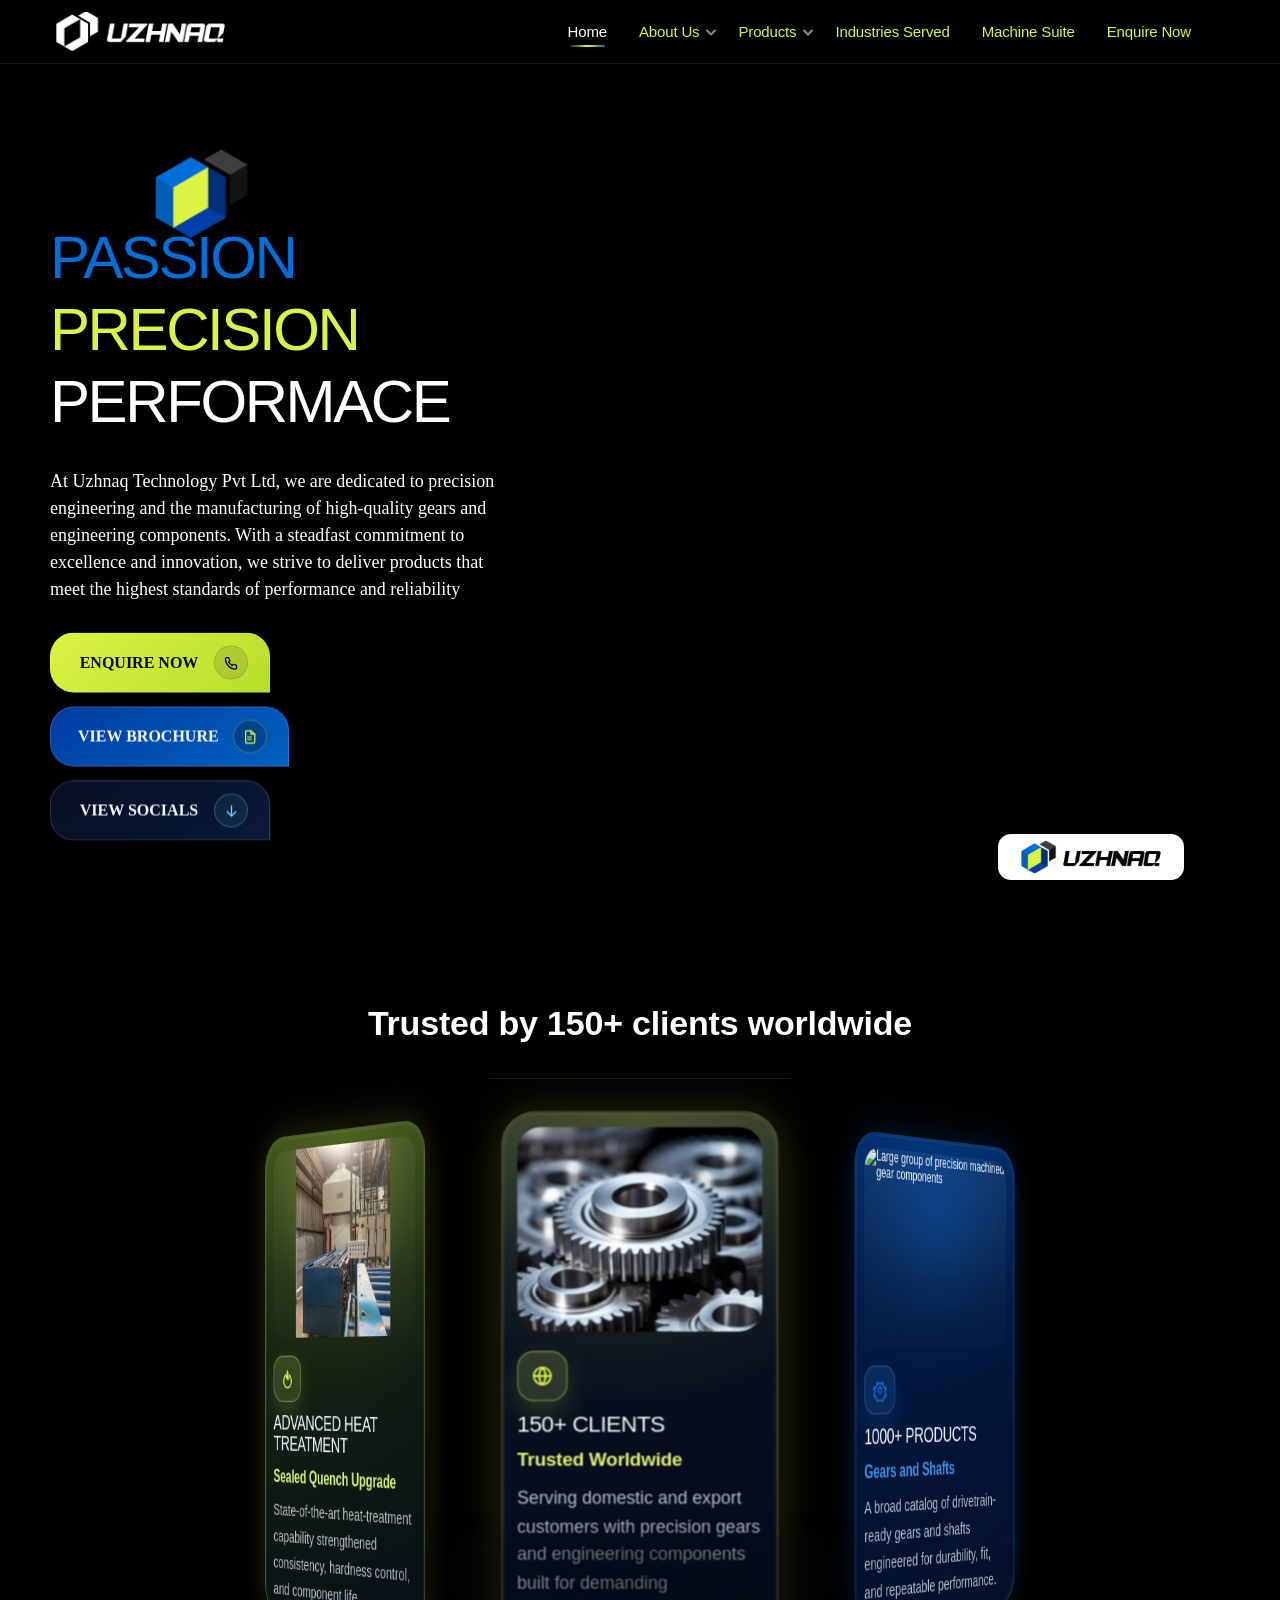
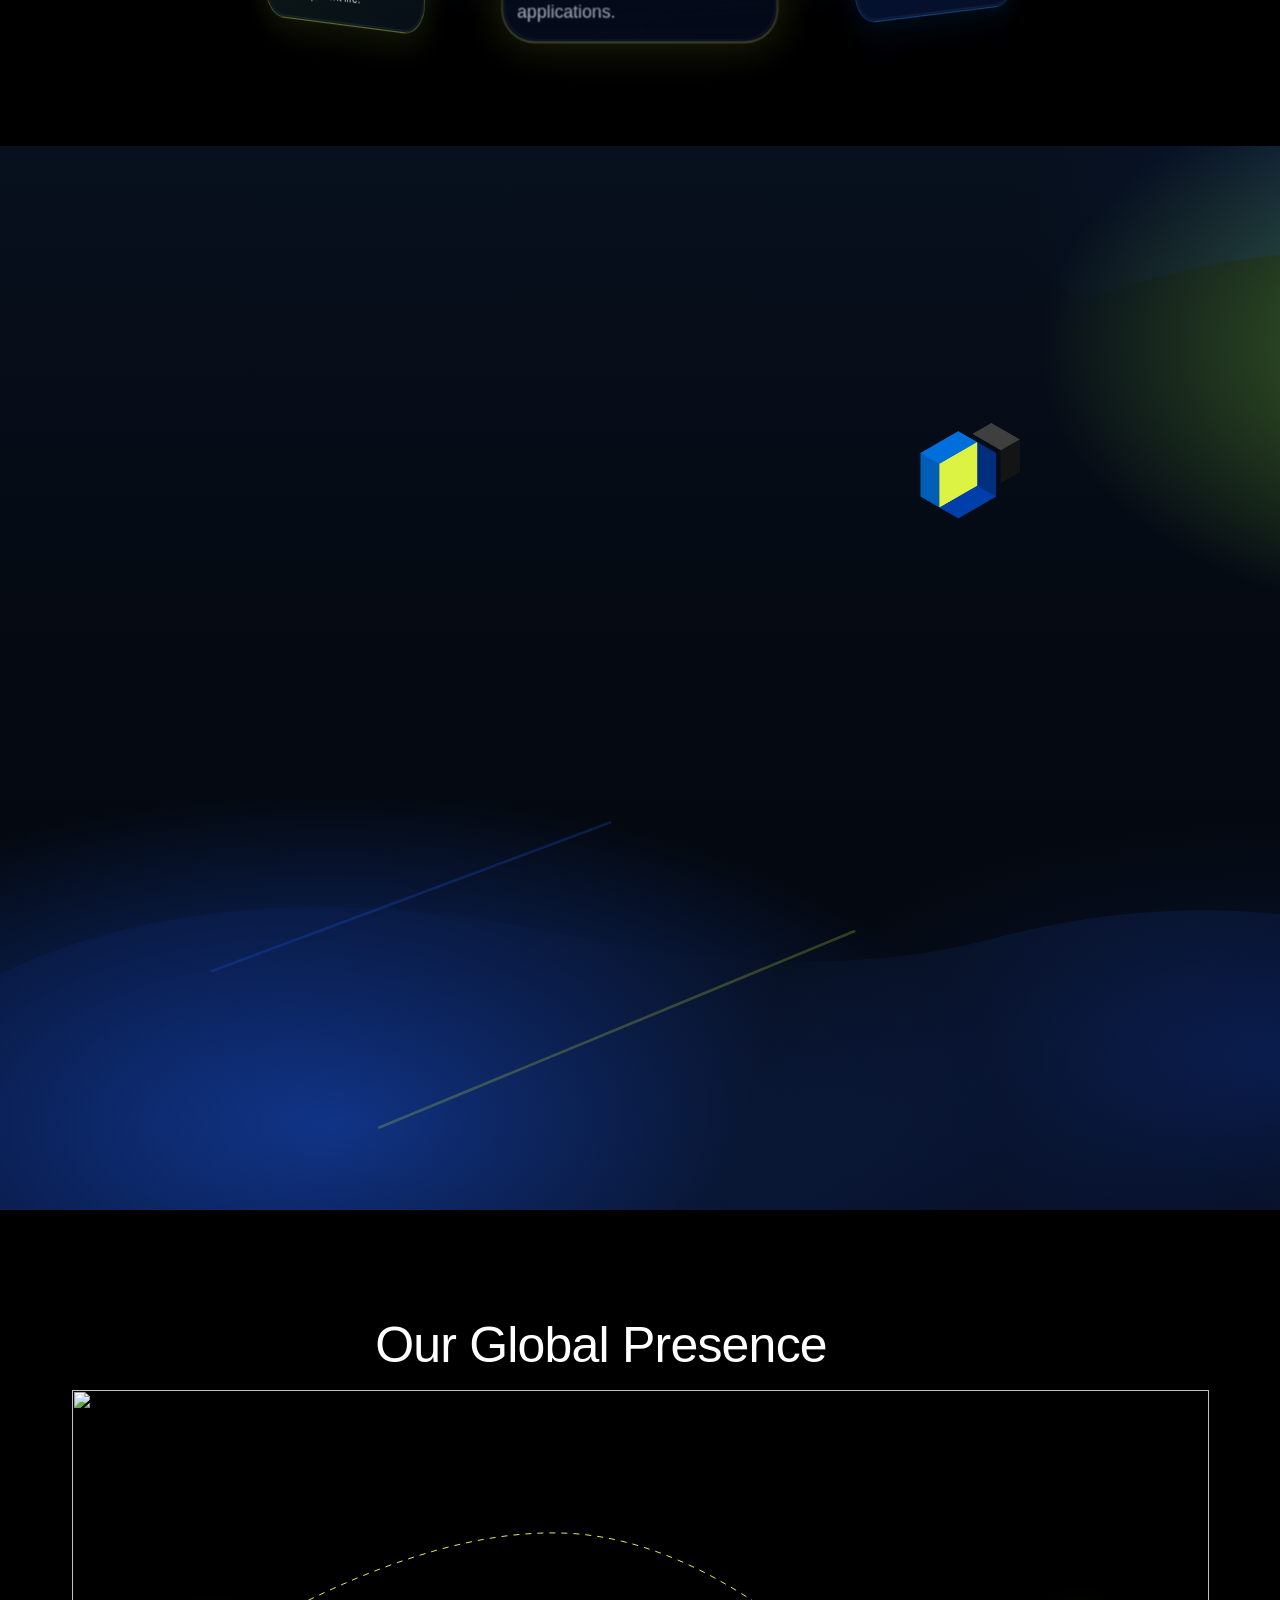
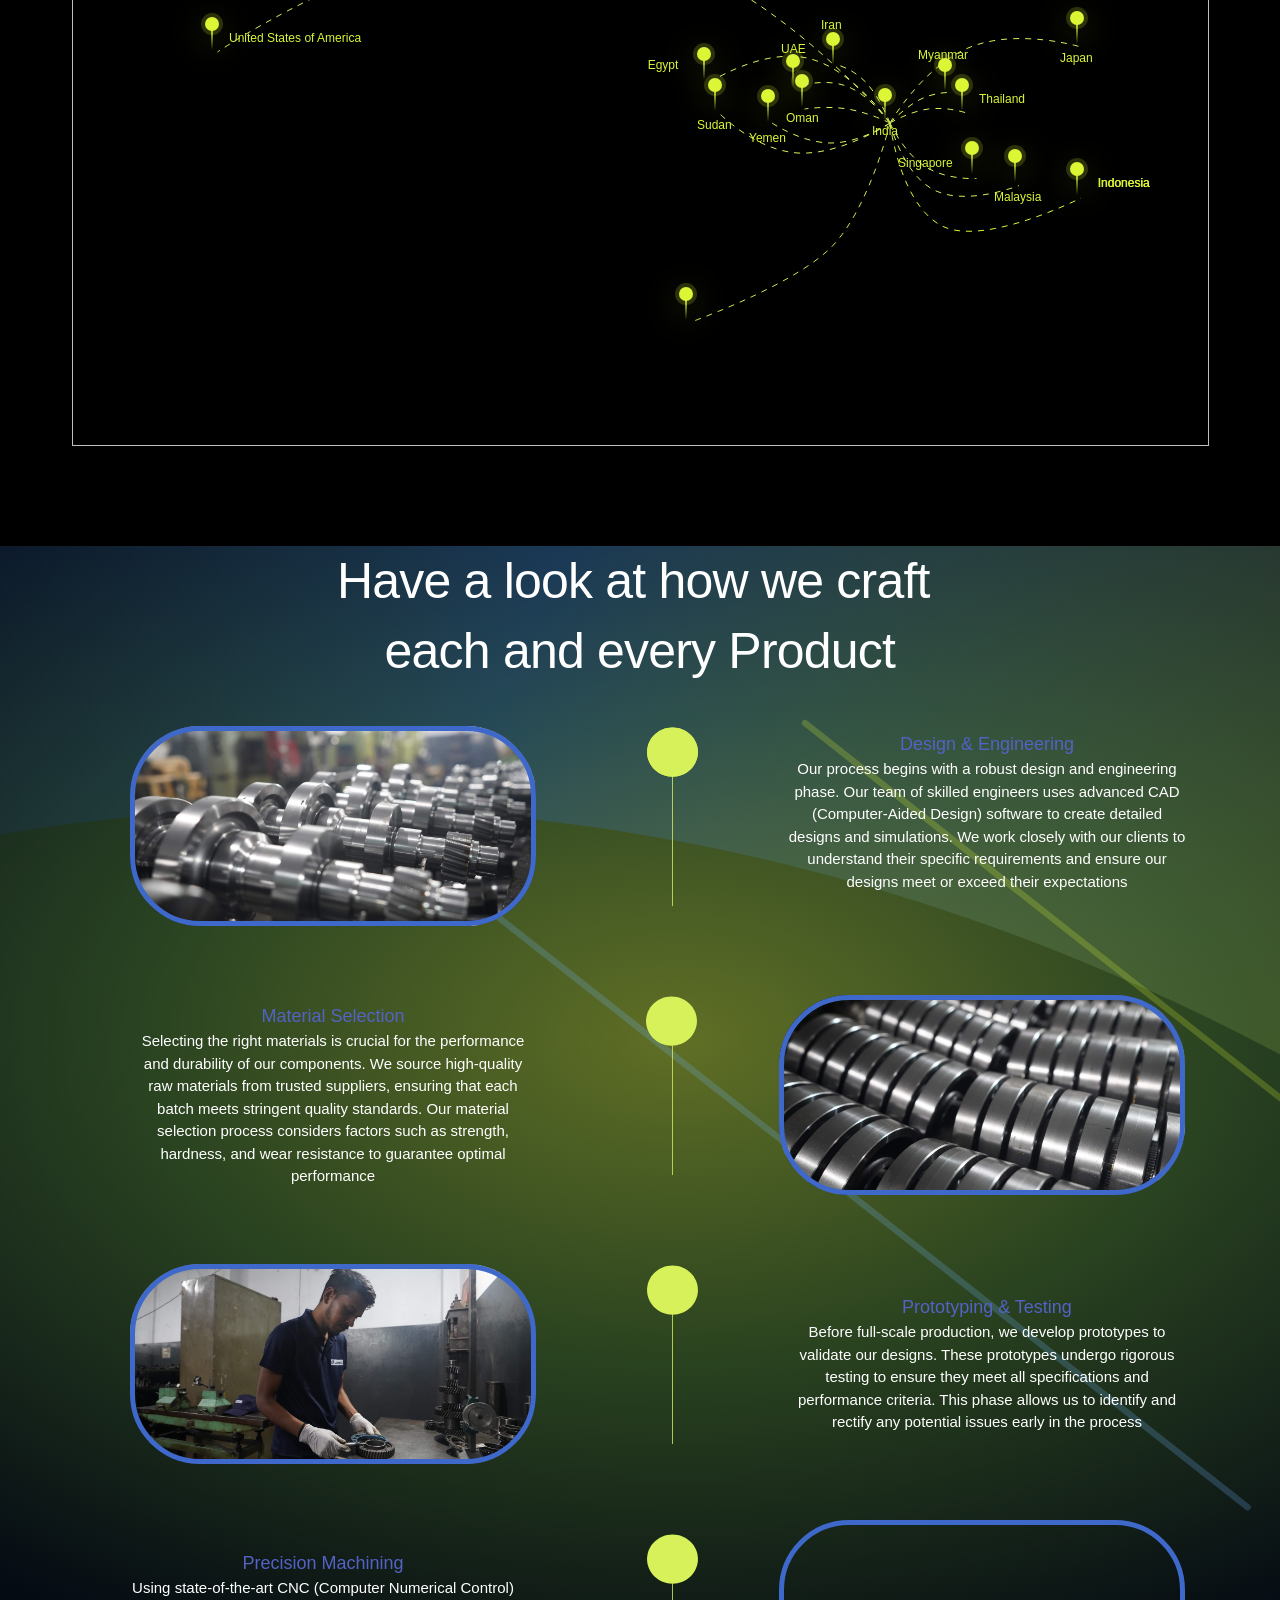
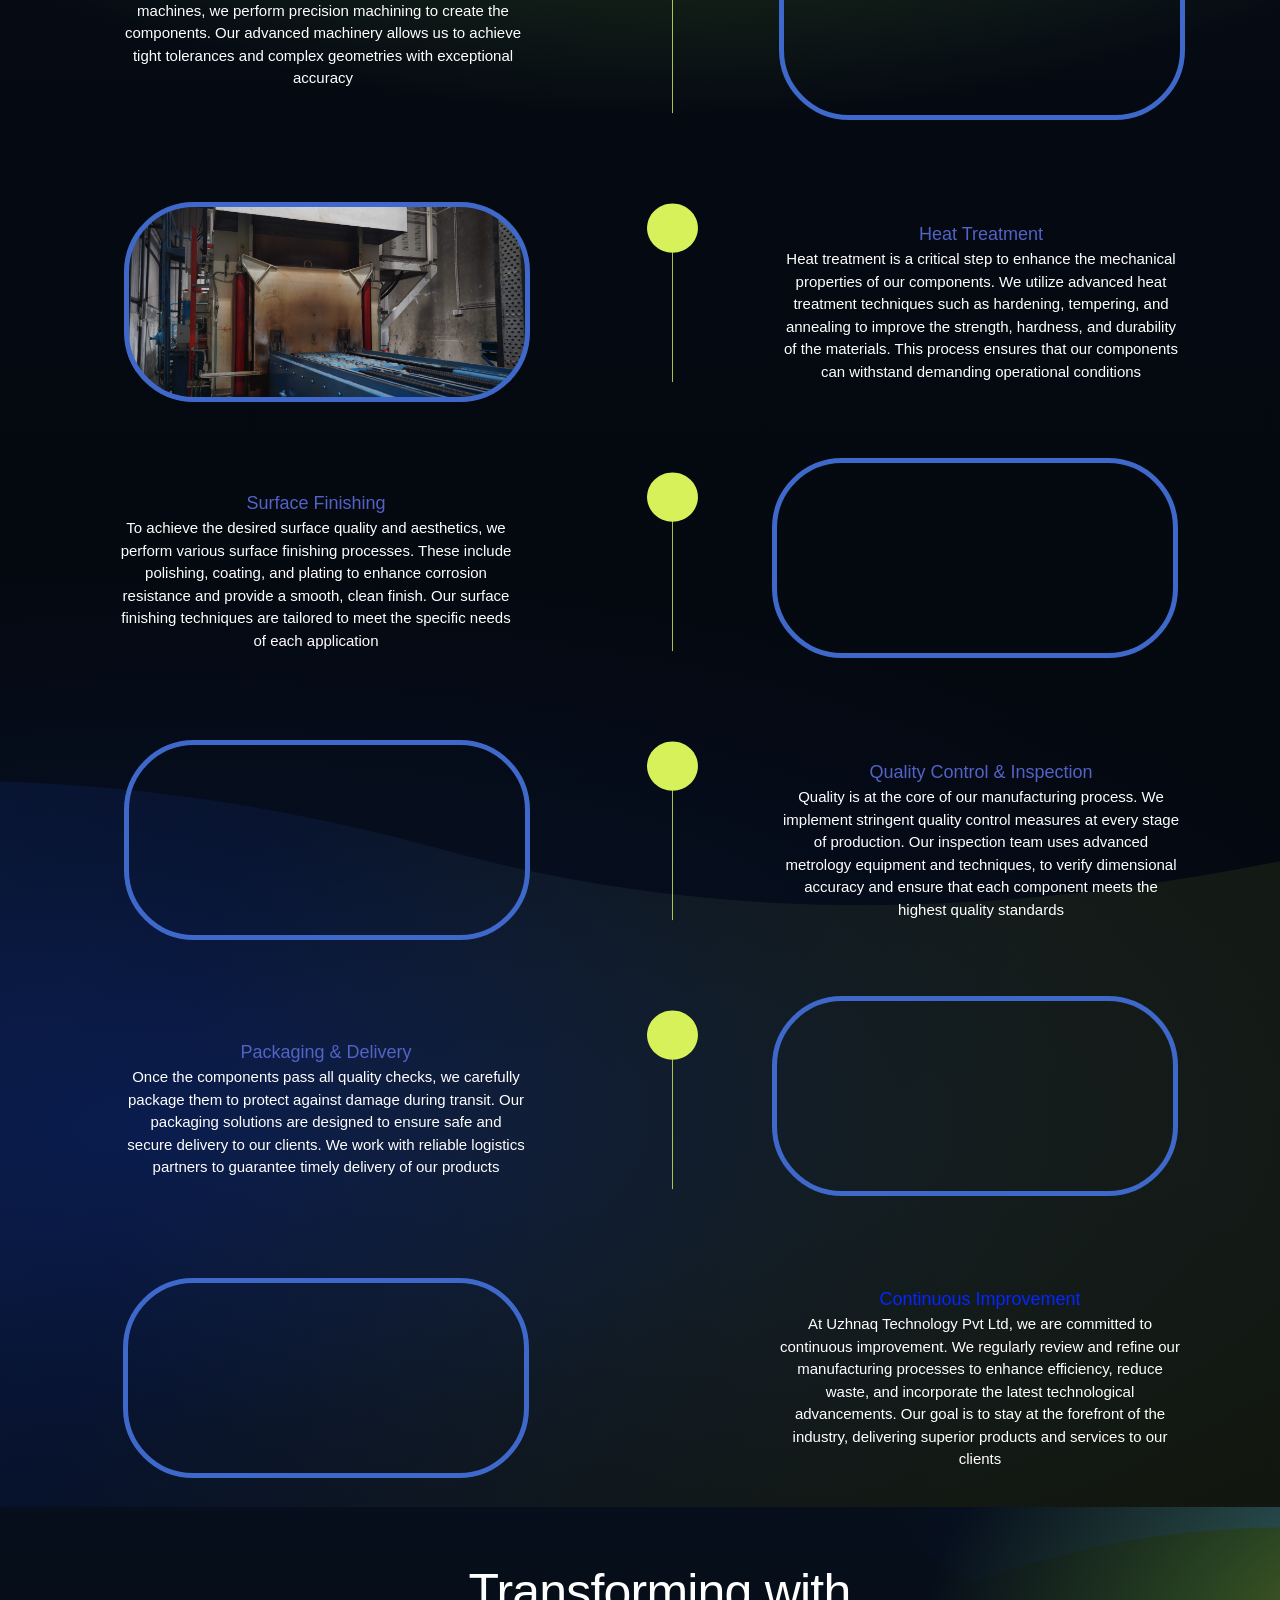
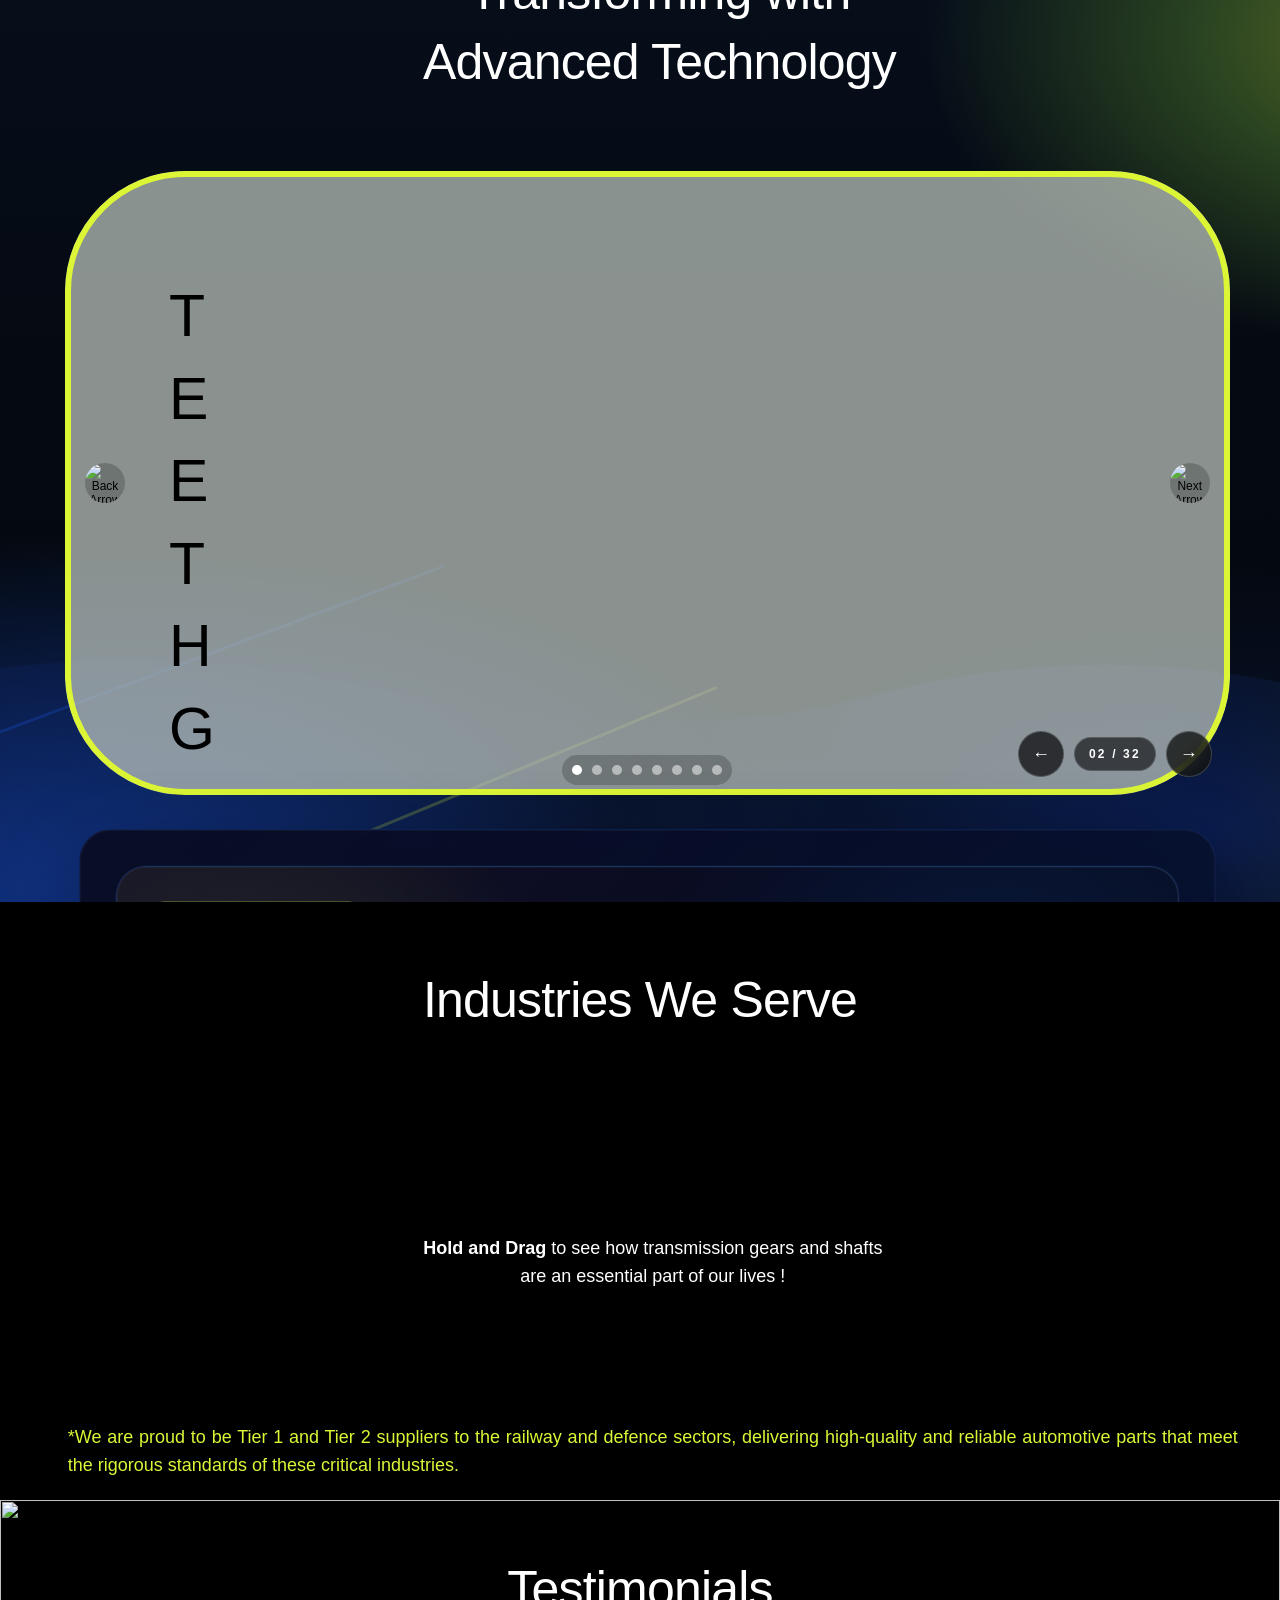
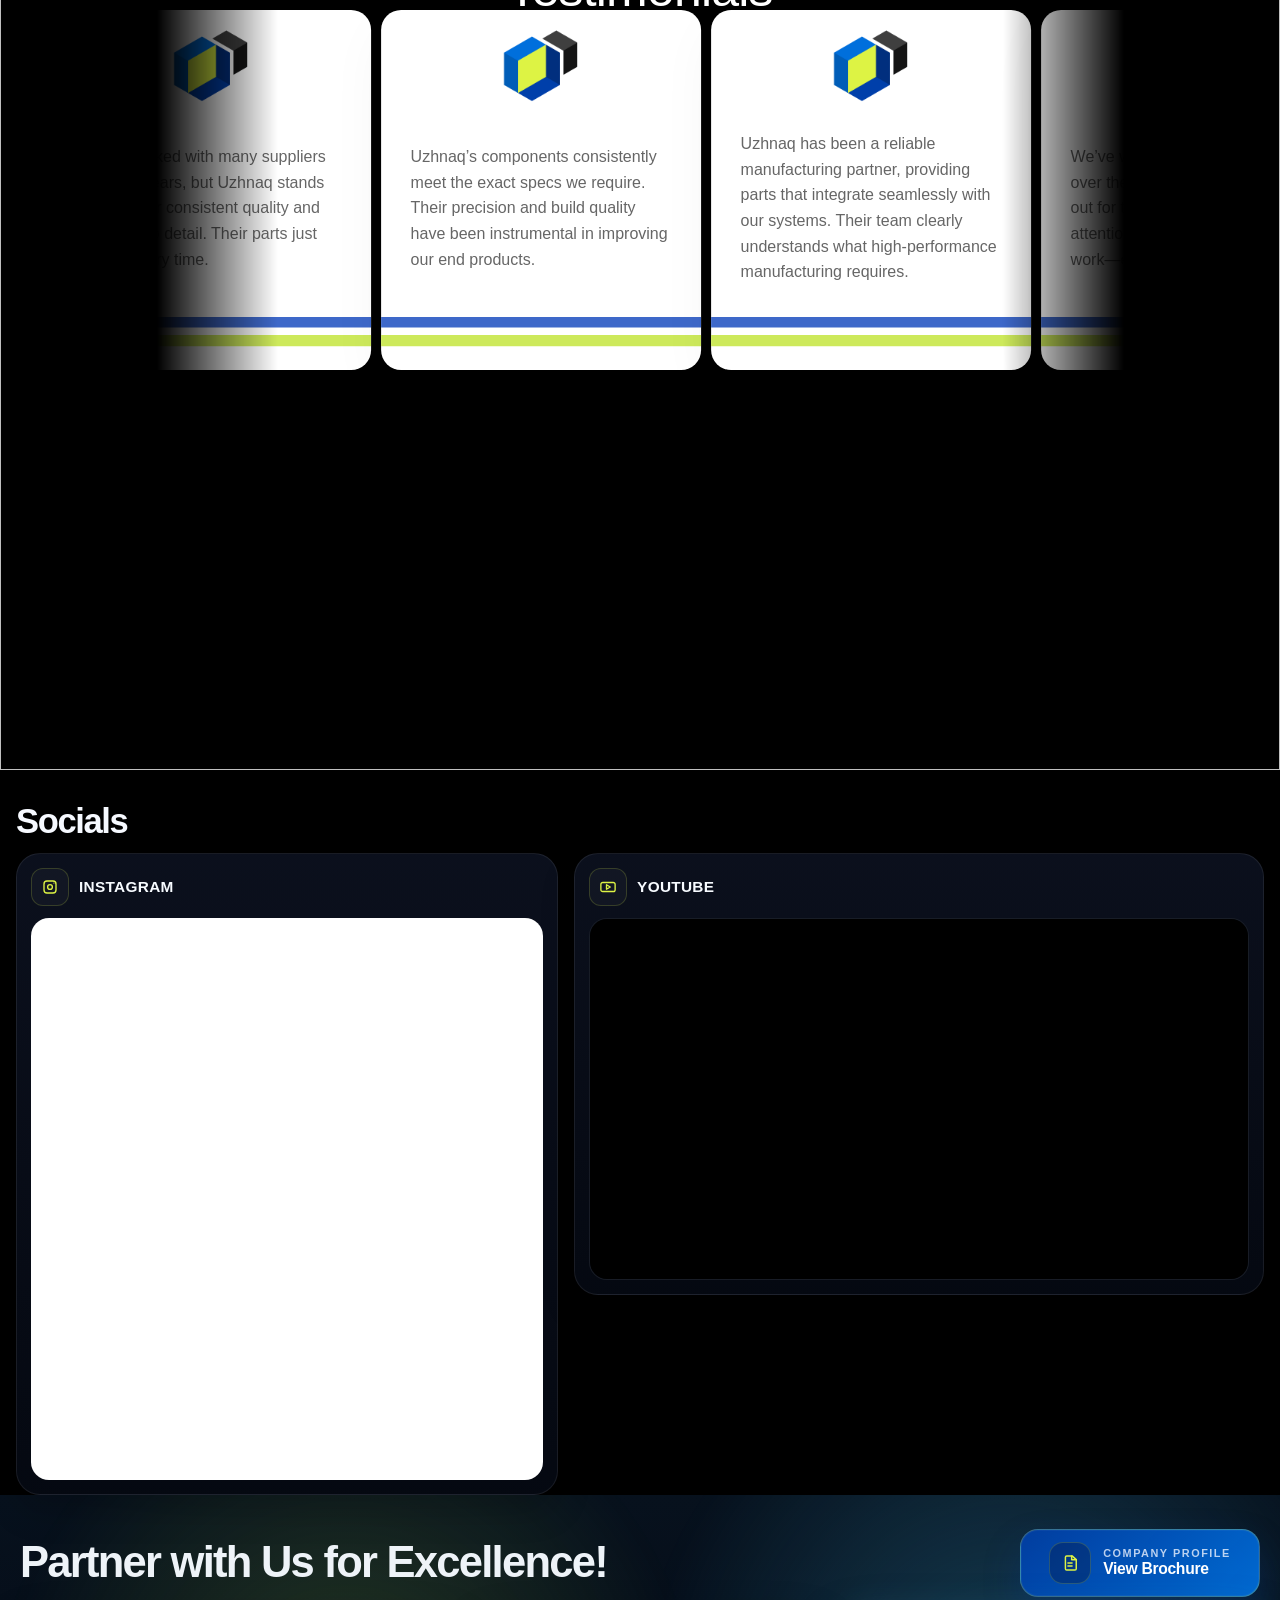
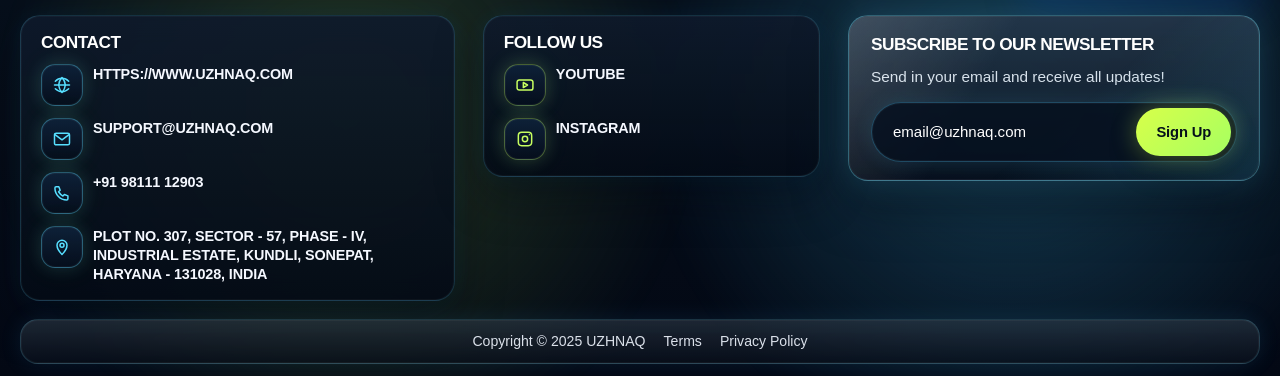
==== commit 4464fd1f: "new" ====
--- a/index.html
+++ b/index.html
@@ -589,8 +589,8 @@
     
     <!-- End of headEnd -->
     <script src="./assets/scripts/nav-links.js" defer></script>
-    <script src="./assets/scripts/static-reveal.js?v=5" defer></script>
-<link rel="stylesheet" href="./assets/custom.css">
+    
+<link rel="stylesheet" href="./assets/custom.css?v=20260321-social-hub-minimal">
 </head>
 <body>
     
@@ -612,5 +612,8 @@
     <!-- Start of bodyEnd -->
     
     <!-- End of bodyEnd -->
+<script src="./assets/integrations.js" defer></script>
+<script src="./assets/custom.js?v=20260321-social-hub-minimal" defer></script>
+  <script src="./assets/scripts/static-reveal.js"></script>
 </body>
 </html>
--- a/assets/custom.css
+++ b/assets/custom.css
@@ -1,60 +1,4249 @@
-/* Ultra-Safe Premium Aesthetic Overrides */
 :root {
   --bg-black: #050505;
-  --bg-panel: #0f0f11;
-  --border-subtle: rgba(255, 255, 255, 0.06);
-  --text-primary: #f2f2f2;
-  --text-secondary: #909090;
+  --bg-panel: #0f1014;
+  --bg-panel-strong: #141820;
+  --border-subtle: rgba(255, 255, 255, 0.1);
+  --text-primary: #f2f4f8;
+  --text-secondary: rgba(242, 244, 248, 0.72);
   --accent: #dcf636;
-}
-
-/* 
-  CRITICAL: Do not use !important on padding, margin, line-height, letter-spacing, 
-  font-weight, or transform. The site generator strictly relies on precise bounding boxes 
-  for pointer-events, click targets, and drag bounds.
-*/
-
-html, body, #main {
+  --accent-blue: #2f78ff;
+  --shadow-heavy: 0 24px 80px rgba(0, 0, 0, 0.45);
+}
+
+html,
+body,
+#main {
   background-color: var(--bg-black) !important;
+  overflow-x: hidden !important;
 }
 
 body {
   color: var(--text-primary) !important;
-  font-family: 'Inter', -apple-system, BlinkMacSystemFont, "Segoe UI", Roboto, sans-serif !important;
-  -webkit-font-smoothing: antialiased !important;
-  -moz-osx-font-smoothing: grayscale !important;
-}
-
-/* Color overrides ONLY */
-h1.uzhnaq-text, h2.uzhnaq-text, h3.uzhnaq-text, h4.uzhnaq-text, h5.uzhnaq-text, h6.uzhnaq-text {
+  font-family: "Inter", -apple-system, BlinkMacSystemFont, "Segoe UI", sans-serif !important;
+  -webkit-font-smoothing: antialiased;
+}
+
+[data-uzhnaq-root] {
+  width: 100% !important;
+  max-width: none !important;
+}
+
+/* Keep exported page sections full-bleed even when a breakpoint wrapper is fixed-width. */
+[data-uzhnaq-root] > :is(div, section, nav, footer),
+[data-uzhnaq-root] > .ssr-variant > :is(div, section, nav, footer) {
+  max-width: none !important;
+}
+
+[data-uzhnaq-root] > :is(div, section, nav, footer):where(
+    [style*="background-color"],
+    [data-border="true"],
+    :has([data-uzhnaq-background-image-wrapper="true"])
+  ),
+[data-uzhnaq-root] > .ssr-variant > :is(div, section, nav, footer):where(
+    [style*="background-color"],
+    [data-border="true"],
+    :has([data-uzhnaq-background-image-wrapper="true"])
+  ) {
+  width: 100vw !important;
+  max-width: none !important;
+  margin-left: calc(50% - 50vw) !important;
+  margin-right: calc(50% - 50vw) !important;
+}
+
+/* Remaining exported sections that still ship with boxed background wrappers. */
+[data-uzhnaq-root] .uzhnaq-1ytqfhu {
+  width: 100vw !important;
+  max-width: none !important;
+  margin-left: calc(50% - 50vw) !important;
+  margin-right: calc(50% - 50vw) !important;
+}
+
+/* Keep the technology section content at its original size, but let the background art bleed full-width. */
+[data-uzhnaq-root] .uzhnaq-1jf2fz0 .uzhnaq-9gavgo {
+  top: -102px !important;
+  right: auto !important;
+  bottom: -103px !important;
+  left: 50% !important;
+  width: 100vw !important;
+  transform: translateX(-50%) !important;
+}
+
+[data-uzhnaq-root] .uzhnaq-1jf2fz0 .uzhnaq-9gavgo > div > img {
+  width: 100% !important;
+  height: 100% !important;
+  object-fit: cover !important;
+  transform-origin: center;
+}
+
+.enquiry-form-status {
+  grid-column: 1 / -1;
+  margin-top: 14px;
+  padding: 12px 14px;
+  border: 1px solid transparent;
+  border-radius: 14px;
+  font-size: 0.92rem;
+  line-height: 1.55;
+  display: none;
+}
+
+.enquiry-form-status.is-visible {
+  display: block;
+}
+
+.enquiry-form-status.is-pending {
+  background: rgba(47, 120, 255, 0.12);
+  border-color: rgba(47, 120, 255, 0.28);
+  color: rgba(242, 244, 248, 0.88);
+}
+
+.enquiry-form-status.is-success {
+  background: rgba(220, 246, 54, 0.12);
+  border-color: rgba(220, 246, 54, 0.32);
+  color: var(--text-primary);
+}
+
+.enquiry-form-status.is-error {
+  background: rgba(255, 82, 79, 0.12);
+  border-color: rgba(255, 82, 79, 0.34);
+  color: #ffd6d5;
+}
+
+form[data-enquiry-loading="true"] button[type="submit"],
+form[data-enquiry-loading="true"] input[type="submit"] {
+  cursor: progress !important;
+  opacity: 0.78;
+}
+
+form [data-enquiry-invalid="true"] {
+  border-color: rgba(255, 82, 79, 0.7) !important;
+  box-shadow: inset 0 0 0 1px rgba(255, 82, 79, 0.78) !important;
+}
+
+::selection {
+  background: var(--accent);
+  color: #050505;
+}
+
+.active-uzhnaq-link,
+.active-uzhnaq-link .uzhnaq-text {
+  color: #ffffff !important;
+  text-shadow: none !important;
+}
+
+.site-nav-item-shell,
+.site-nav-link,
+.site-nav-trigger {
+  position: relative;
+  transition: color 0.24s ease, transform 0.24s ease, box-shadow 0.24s ease, background-color 0.24s ease;
+}
+
+.site-nav-item-shell {
+  display: inline-flex;
+  align-items: center;
+  min-height: 38px;
+  padding: 0 12px;
+  border-radius: 999px;
+  background: transparent;
+  box-shadow: none;
+}
+
+.site-nav-link {
+  display: inline-flex;
+  align-items: center;
+  min-height: 38px;
+  padding: 0;
+  border-radius: inherit;
+}
+
+.site-nav-item-shell,
+.has-premium-dropdown {
+  cursor: pointer;
+}
+
+.site-nav-trigger {
+  display: inline-flex;
+  align-items: center;
+  gap: 8px;
+  min-height: 38px;
+  padding: 0;
+  border-radius: inherit;
+}
+
+.site-nav-link .uzhnaq-text,
+.site-nav-trigger .uzhnaq-text,
+.has-premium-dropdown .uzhnaq-text {
+  transition: color 0.24s ease;
+}
+
+.site-nav-item-shell:hover,
+.site-nav-item-shell:focus-within,
+.site-nav-link:hover,
+.site-nav-link:focus-visible,
+.site-nav-trigger:hover,
+.site-nav-trigger:focus-within {
+  background: transparent;
+  box-shadow: none;
+  outline: none;
+}
+
+.site-nav-link:hover,
+.site-nav-link:focus-visible,
+.site-nav-link:hover .uzhnaq-text,
+.site-nav-link:focus-visible .uzhnaq-text,
+.site-nav-trigger:hover .uzhnaq-text,
+.site-nav-trigger:focus-within .uzhnaq-text,
+.has-premium-dropdown:hover .uzhnaq-text,
+.has-premium-dropdown:focus-within .uzhnaq-text {
+  color: #ffffff !important;
+}
+
+.site-nav-current {
+  background: transparent;
+  box-shadow: none;
+  border-radius: 999px;
+}
+
+.site-nav-current::after {
+  content: "";
+  position: absolute;
+  left: 14px;
+  right: 14px;
+  bottom: 4px;
+  height: 2px;
+  border-radius: 999px;
+  background: linear-gradient(90deg, rgba(220, 246, 54, 0.18), rgba(220, 246, 54, 0.96), rgba(47, 120, 255, 0.7));
+}
+
+.premium-dropdown {
+  position: fixed;
+  top: 0;
+  left: 0;
+  width: min(320px, calc(100vw - 24px));
+  padding: 14px;
+  border-radius: 22px;
+  border: 1px solid rgba(220, 246, 54, 0.18);
+  background: linear-gradient(180deg, rgba(14, 17, 23, 0.98) 0%, rgba(6, 8, 13, 0.98) 100%);
+  box-shadow: 0 24px 60px rgba(0, 0, 0, 0.46), inset 0 1px 0 rgba(255, 255, 255, 0.08);
+  backdrop-filter: blur(18px);
+  -webkit-backdrop-filter: blur(18px);
+  opacity: 0;
+  visibility: hidden;
+  pointer-events: none;
+  transform: translateY(8px) scale(0.96);
+  transition-property: opacity, transform, visibility;
+  transition-duration: 0s;
+  transition-timing-function: linear;
+  z-index: 2147483647;
+}
+
+.premium-dropdown::before {
+  content: "";
+  position: absolute;
+  inset: 0;
+  border-radius: inherit;
+  background: radial-gradient(circle at top right, rgba(220, 246, 54, 0.14), transparent 42%),
+    radial-gradient(circle at bottom left, rgba(47, 120, 255, 0.16), transparent 38%);
+  pointer-events: none;
+}
+
+.premium-dropdown::after {
+  content: "";
+  position: absolute;
+  left: 0;
+  right: 0;
+  height: 16px;
+  background: transparent;
+}
+
+.premium-dropdown[data-placement="bottom"]::after {
+  top: -12px;
+}
+
+.premium-dropdown[data-placement="top"]::after {
+  bottom: -12px;
+}
+
+.premium-dropdown.visible {
+  opacity: 1;
+  visibility: visible;
+  pointer-events: auto;
+  transform: translateY(0) scale(1);
+  transition-duration: 0.22s;
+  transition-timing-function: ease;
+}
+
+.dropdown-header,
+.dropdown-list {
+  position: relative;
+  z-index: 1;
+}
+
+.dropdown-header {
+  padding: 4px 4px 12px;
+}
+
+.dropdown-eyebrow {
+  display: inline-block;
+  margin-bottom: 8px;
+  color: var(--accent);
+  font-size: 11px;
+  font-weight: 700;
+  letter-spacing: 0.16em;
+  text-transform: uppercase;
+}
+
+.dropdown-lead {
+  margin: 0;
+  color: var(--text-secondary);
+  font-size: 13px;
+  line-height: 1.55;
+}
+
+.dropdown-list {
+  list-style: none;
+  margin: 0;
+  padding: 0;
+  display: grid;
+  gap: 10px;
+}
+
+.dropdown-item {
+  display: flex;
+  align-items: center;
+  justify-content: space-between;
+  gap: 14px;
+  padding: 14px 16px;
+  border-radius: 18px;
+  border: 1px solid rgba(255, 255, 255, 0.06);
+  background: rgba(255, 255, 255, 0.03);
+  color: inherit;
+  text-decoration: none;
+  transition: transform 0.22s ease, border-color 0.22s ease, background-color 0.22s ease, box-shadow 0.22s ease;
+}
+
+.dropdown-item:hover,
+.dropdown-item:focus-visible {
+  transform: translateY(-2px);
+  border-color: rgba(220, 246, 54, 0.32);
+  background: rgba(220, 246, 54, 0.08);
+  box-shadow: 0 14px 34px rgba(0, 0, 0, 0.24);
+  outline: none;
+}
+
+.dropdown-item-copy {
+  display: flex;
+  flex-direction: column;
+  gap: 4px;
+  min-width: 0;
+}
+
+.dropdown-item-title {
+  color: var(--text-primary);
+  font-size: 14px;
+  font-weight: 700;
+  line-height: 1.3;
+}
+
+.dropdown-item-subtitle {
+  color: rgba(242, 244, 248, 0.62);
+  font-size: 12px;
+  line-height: 1.4;
+}
+
+.dropdown-item-arrow {
+  flex-shrink: 0;
+  color: var(--accent);
+  font-size: 16px;
+}
+
+
+
+
+
+
+
+
+
+
+
+
+
+
+
+
+
+.mission-video-wrapper,
+.yt-video-wrapper {
+  position: relative;
+  overflow: hidden;
+  border-radius: 24px;
+  border: 1px solid rgba(255, 255, 255, 0.08);
+  background: #050505;
+  box-shadow: var(--shadow-heavy);
+}
+
+.yt-video-wrapper {
+  min-height: 340px;
+}
+
+.yt-embed-shell {
+  height: 100%;
+}
+
+.yt-local-note {
+  padding: 12px 14px 14px;
+  color: rgba(255, 255, 255, 0.7);
+  font-size: 0.84rem;
+  line-height: 1.55;
+  background: linear-gradient(180deg, rgba(9, 11, 16, 0) 0%, rgba(9, 11, 16, 0.92) 100%);
+}
+
+.yt-embed-frame {
+  display: block;
+  width: 100%;
+  height: 100%;
+  min-height: inherit;
+  border: 0;
+  background: #000;
+}
+
+.yt-showcase-section {
+  position: relative;
+  width: 100%;
+  /* Reduce excessive top margin from above Testimonials, and add a structural visual divider */
+  margin: clamp(-30px, -2vw, -10px) 0 clamp(40px, 6vw, 80px) 0;
+  padding: 0 20px;
+  display: flex;
+  justify-content: center;
+  z-index: 10;
+}
+
+.yt-showcase-section::before {
+  content: "";
+  position: absolute;
+  top: -80px;
+  left: 50%;
+  transform: translateX(-50%);
+  width: 80%;
+  height: 1px;
+  background: radial-gradient(circle, rgba(220, 246, 54, 0.4) 0%, transparent 80%);
+  z-index: 0;
+}
+
+.yt-showcase-container {
+  position: relative;
+  width: min(1140px, 100%);
+  padding: clamp(24px, 3vw, 34px);
+  border-radius: 30px;
+  border: 1px solid rgba(255, 255, 255, 0.08);
+  background: linear-gradient(160deg, rgba(12, 14, 19, 0.96) 0%, rgba(7, 9, 14, 0.98) 100%);
+  box-shadow: var(--shadow-heavy);
+  overflow: hidden;
+}
+
+.yt-showcase-container::before,
+.yt-showcase-container::after {
+  content: "";
+  position: absolute;
+  border-radius: 999px;
+  filter: blur(26px);
+  pointer-events: none;
+}
+
+.yt-showcase-container::before {
+  top: -80px;
+  right: -40px;
+  width: 220px;
+  height: 220px;
+  background: rgba(220, 246, 54, 0.16);
+}
+
+.yt-showcase-container::after {
+  left: -30px;
+  bottom: -110px;
+  width: 260px;
+  height: 260px;
+  background: rgba(47, 120, 255, 0.18);
+}
+
+.yt-kicker,
+.yt-showcase-shell {
+  position: relative;
+  z-index: 1;
+}
+
+.yt-kicker {
+  display: inline-flex;
+  align-items: center;
+  gap: 8px;
+  margin-bottom: 18px;
+  padding: 9px 14px;
+  border-radius: 999px;
+  border: 1px solid rgba(220, 246, 54, 0.22);
+  background: rgba(220, 246, 54, 0.08);
+  color: var(--accent);
+  font-size: 12px;
+  font-weight: 700;
+  letter-spacing: 0.14em;
+  text-transform: uppercase;
+}
+
+.yt-showcase-shell {
+  display: grid;
+  grid-template-columns: minmax(0, 0.88fr) minmax(0, 1.12fr);
+  gap: clamp(22px, 3vw, 34px);
+  align-items: center;
+}
+
+.yt-showcase-copy {
+  display: flex;
+  flex-direction: column;
+  gap: 16px;
+}
+
+.yt-showcase-title {
+  margin: 0;
+  color: var(--text-primary);
+  font-size: clamp(2rem, 4vw, 3.3rem);
+  line-height: 0.98;
+  letter-spacing: -0.04em;
+}
+
+.yt-showcase-subtitle {
+  margin: 0;
+  max-width: 560px;
+  color: var(--text-secondary);
+  font-size: clamp(1rem, 1.4vw, 1.08rem);
+  line-height: 1.7;
+}
+
+.yt-actions {
+  display: flex;
+  flex-wrap: wrap;
+  gap: 12px;
+  margin-top: 6px;
+}
+
+.yt-channel-btn,
+.yt-secondary-btn {
+  display: inline-flex;
+  align-items: center;
+  justify-content: center;
+  min-height: 50px;
+  padding: 0 22px;
+  border-radius: 999px;
+  text-decoration: none;
+  font-weight: 700;
+  transition: transform 0.22s ease, box-shadow 0.22s ease, border-color 0.22s ease, background-color 0.22s ease;
+}
+
+.yt-channel-btn {
+  background: linear-gradient(135deg, var(--accent) 0%, #b9df2c 100%);
+  color: #050505;
+  box-shadow: 0 14px 34px rgba(220, 246, 54, 0.18);
+}
+
+.yt-secondary-btn {
+  border: 1px solid rgba(255, 255, 255, 0.12);
+  background: rgba(255, 255, 255, 0.04);
+  color: var(--text-primary);
+}
+
+.yt-channel-btn:hover,
+.yt-secondary-btn:hover {
+  transform: translateY(-2px);
+}
+
+.yt-secondary-btn:hover {
+  border-color: rgba(47, 120, 255, 0.34);
+  background: rgba(47, 120, 255, 0.1);
+}
+
+.site-hero-cta-row {
+  display: flex !important;
+  flex-wrap: wrap !important;
+  gap: 12px !important;
+  width: min(860px, 100%);
+  align-items: stretch;
+}
+
+.site-hero-cta-row > div {
+  flex: 1 1 220px;
+  min-width: min(100%, 220px);
+}
+
+.site-hero-cta-link {
+  width: 100% !important;
+  min-height: 58px;
+}
+
+.site-hero-enquiry-link {
+  box-shadow: 0 16px 34px rgba(0, 63, 170, 0.24);
+}
+
+.site-hero-brochure-link {
+  border-color: rgba(221, 243, 68, 0.18) !important;
+  color: #f7fbff !important;
+}
+
+.site-hero-brochure-link--view {
+  background:
+    linear-gradient(135deg, rgba(0, 63, 170, 0.92) 0%, rgba(0, 111, 220, 0.94) 100%) !important;
+  box-shadow:
+    0 0 0 1px rgba(255, 255, 255, 0.04) inset,
+    0 18px 38px rgba(0, 63, 170, 0.28);
+}
+
+.site-hero-brochure-link--download {
+  background:
+    linear-gradient(160deg, rgba(10, 8, 29, 0.96) 0%, rgba(7, 19, 48, 0.9) 100%) !important;
+  border-color: rgba(221, 243, 68, 0.32) !important;
+  box-shadow:
+    0 0 0 1px rgba(221, 243, 68, 0.08) inset,
+    0 16px 34px rgba(5, 8, 20, 0.34);
+}
+
+.site-video-gallery-section {
+  position: relative;
+  width: min(1320px, calc(100% - 32px));
+  margin: clamp(26px, 3.6vw, 42px) auto 0;
+  padding: clamp(24px, 3vw, 36px);
+  border-radius: 32px;
+  overflow: hidden;
+  border: 1px solid rgba(44, 118, 255, 0.16);
+  background:
+    linear-gradient(145deg, rgba(10, 8, 29, 0.98) 0%, rgba(6, 22, 56, 0.96) 58%, rgba(4, 15, 38, 0.98) 100%);
+  box-shadow:
+    inset 0 0 0 1px rgba(255, 255, 255, 0.03),
+    0 30px 80px rgba(1, 7, 20, 0.46);
+}
+
+.site-video-gallery-section::before,
+.site-video-gallery-section::after {
+  content: "";
+  position: absolute;
+  inset: 0;
+  pointer-events: none;
+}
+
+.site-video-gallery-section::before {
+  background:
+    linear-gradient(120deg, rgba(0, 111, 220, 0.22), rgba(0, 111, 220, 0) 42%),
+    linear-gradient(315deg, rgba(221, 243, 68, 0.12), rgba(221, 243, 68, 0) 36%),
+    url("./footer/blueprint-bg.png") center/cover no-repeat;
+  opacity: 0.2;
+  mix-blend-mode: screen;
+}
+
+.site-video-gallery-section::after {
+  right: -12%;
+  left: auto;
+  bottom: -26%;
+  top: auto;
+  width: min(52vw, 760px);
+  height: min(52vw, 760px);
+  background:
+    radial-gradient(circle, rgba(221, 243, 68, 0.16) 0%, rgba(221, 243, 68, 0) 62%),
+    url("./footer/gear-overlay.png") center/contain no-repeat;
+  opacity: 0.26;
+  filter: saturate(1.05);
+}
+
+.site-video-gallery-shell {
+  position: relative;
+  z-index: 1;
+  display: grid;
+  gap: clamp(20px, 2.6vw, 30px);
+}
+
+.site-video-gallery-header {
+  display: flex;
+  align-items: flex-end;
+  justify-content: space-between;
+  gap: 18px 24px;
+}
+
+.site-video-gallery-copy {
+  display: grid;
+  gap: 12px;
+  max-width: 760px;
+}
+
+.site-video-gallery-kicker {
+  display: inline-flex;
+  width: fit-content;
+  align-items: center;
+  padding: 8px 14px;
+  border-radius: 999px;
+  border: 1px solid rgba(221, 243, 68, 0.2);
+  background: rgba(221, 243, 68, 0.08);
+  color: #ddf344;
+  font-family: "Manrope", sans-serif;
+  font-size: 0.78rem;
+  font-weight: 800;
+  letter-spacing: 0.14em;
+  text-transform: uppercase;
+}
+
+.site-video-gallery-title {
+  margin: 0;
+  color: #f5f8ff;
+  font-family: "TT Firs Neue Trl Bold", "Manrope", sans-serif;
+  font-size: clamp(2rem, 4.1vw, 3.4rem);
+  line-height: 0.96;
+  letter-spacing: -0.04em;
+}
+
+.site-video-gallery-subtitle {
+  margin: 0;
+  color: rgba(236, 244, 255, 0.82);
+  font-family: "Inter", sans-serif;
+  font-size: clamp(0.98rem, 1.16vw, 1.08rem);
+  line-height: 1.72;
+}
+
+.site-video-gallery-channel-link {
+  display: inline-flex;
+  align-items: center;
+  justify-content: center;
+  min-height: 52px;
+  padding: 0 22px;
+  border-radius: 999px;
+  border: 1px solid rgba(221, 243, 68, 0.26);
+  background: linear-gradient(135deg, rgba(0, 63, 170, 0.92) 0%, rgba(0, 111, 220, 0.94) 100%);
+  color: #f8fbff;
+  font-family: "Manrope", sans-serif;
+  font-size: 0.95rem;
+  font-weight: 800;
+  letter-spacing: -0.01em;
+  text-decoration: none;
+  box-shadow: 0 18px 36px rgba(0, 63, 170, 0.26);
+  transition: transform 180ms ease, box-shadow 180ms ease, filter 180ms ease;
+}
+
+.site-video-gallery-channel-link:hover,
+.site-video-gallery-channel-link:focus-visible {
+  transform: translateY(-2px);
+  filter: saturate(1.06);
+  box-shadow: 0 20px 40px rgba(0, 63, 170, 0.34);
+}
+
+.site-video-gallery-player-shell {
+  display: grid;
+  grid-template-columns: minmax(0, 1.22fr) minmax(260px, 0.78fr);
+  gap: clamp(18px, 2vw, 24px);
+  align-items: stretch;
+}
+
+.site-video-gallery-frame-slot,
+.site-video-gallery-meta,
+.site-video-gallery-card {
+  border: 1px solid rgba(255, 255, 255, 0.08);
+  background:
+    linear-gradient(180deg, rgba(16, 21, 40, 0.92), rgba(8, 13, 27, 0.94)),
+    rgba(10, 8, 29, 0.9);
+  box-shadow:
+    inset 0 0 0 1px rgba(255, 255, 255, 0.03),
+    0 20px 42px rgba(0, 0, 0, 0.26);
+}
+
+.site-video-gallery-frame-slot {
+  overflow: hidden;
+  border-radius: 28px;
+  min-height: 420px;
+}
+
+.site-video-gallery-frame-slot .yt-embed-shell,
+.site-video-gallery-frame-slot .yt-embed-frame {
+  height: 100%;
+  min-height: 420px;
+}
+
+.site-video-gallery-meta {
+  display: grid;
+  align-content: start;
+  gap: 12px;
+  padding: 22px 22px 24px;
+  border-radius: 24px;
+}
+
+.site-video-gallery-meta-label {
+  margin: 0;
+  color: rgba(221, 243, 68, 0.84);
+  font-family: "Manrope", sans-serif;
+  font-size: 0.74rem;
+  font-weight: 800;
+  letter-spacing: 0.16em;
+  text-transform: uppercase;
+}
+
+.site-video-gallery-meta-title {
+  margin: 0;
+  color: #f7fbff;
+  font-family: "TT Firs Neue Trl Bold", "Manrope", sans-serif;
+  font-size: clamp(1.4rem, 2vw, 2rem);
+  line-height: 0.98;
+  letter-spacing: -0.03em;
+}
+
+.site-video-gallery-meta-copy {
+  margin: 0;
+  color: rgba(233, 240, 255, 0.82);
+  font-family: "Inter", sans-serif;
+  font-size: 0.98rem;
+  line-height: 1.7;
+}
+
+.site-video-gallery-card-grid {
+  display: grid;
+  grid-template-columns: repeat(3, minmax(0, 1fr));
+  gap: 14px;
+}
+
+.site-video-gallery-card {
+  display: grid;
+  gap: 12px;
+  padding: 12px;
+  border-radius: 22px;
+  color: #f5f8ff;
+  text-align: left;
+  cursor: pointer;
+  transition:
+    transform 180ms ease,
+    border-color 180ms ease,
+    box-shadow 180ms ease,
+    background-color 180ms ease;
+}
+
+.site-video-gallery-card:hover,
+.site-video-gallery-card:focus-visible {
+  transform: translateY(-2px);
+  border-color: rgba(0, 111, 220, 0.34);
+}
+
+.site-video-gallery-card.is-active {
+  border-color: rgba(221, 243, 68, 0.38);
+  background:
+    linear-gradient(180deg, rgba(17, 28, 56, 0.96), rgba(9, 16, 31, 0.96)),
+    rgba(10, 8, 29, 0.94);
+  box-shadow:
+    inset 0 0 0 1px rgba(221, 243, 68, 0.08),
+    0 22px 44px rgba(0, 0, 0, 0.3),
+    0 0 0 1px rgba(221, 243, 68, 0.12);
+}
+
+.site-video-gallery-card-thumb {
+  display: block;
+  aspect-ratio: 16 / 9;
+  border-radius: 16px;
+  background-position: center;
+  background-repeat: no-repeat;
+  background-size: cover;
+  border: 1px solid rgba(255, 255, 255, 0.06);
+}
+
+.site-video-gallery-card-copy {
+  display: grid;
+  gap: 6px;
+}
+
+.site-video-gallery-card-eyebrow {
+  color: rgba(221, 243, 68, 0.86);
+  font-family: "Manrope", sans-serif;
+  font-size: 0.72rem;
+  font-weight: 800;
+  letter-spacing: 0.14em;
+  text-transform: uppercase;
+}
+
+.site-video-gallery-card-title {
+  color: #f7fbff;
+  font-family: "Manrope", sans-serif;
+  font-size: 1rem;
+  font-weight: 800;
+  line-height: 1.32;
+  letter-spacing: -0.02em;
+}
+
+.site-social-hub-section {
+  width: min(1320px, calc(100% - 32px));
+  margin: clamp(22px, 3vw, 34px) auto 0;
+}
+
+.site-social-hub-shell {
+  position: relative;
+  padding: 0;
+}
+
+.site-social-hub-shell::before {
+  display: none;
+}
+
+.site-social-hub-header,
+.site-social-hub-grid {
+  position: relative;
+  z-index: 1;
+}
+
+.site-social-hub-header {
+  display: flex;
+  align-items: center;
+  justify-content: flex-start;
+  margin-bottom: 14px;
+}
+
+.site-social-hub-title {
+  margin: 0;
+  color: #f6f9ff;
+  font-family: "TT Firs Neue Trl Bold", "Manrope", sans-serif;
+  font-size: clamp(1.7rem, 2.7vw, 2.35rem);
+  line-height: 1;
+  letter-spacing: -0.04em;
+}
+
+.site-social-hub-grid {
+  display: grid;
+  grid-template-columns: minmax(320px, 0.88fr) minmax(0, 1.12fr);
+  gap: 16px;
+  align-items: start;
+}
+
+.site-social-panel {
+  display: grid;
+  gap: 12px;
+  min-height: 0;
+  padding: 14px;
+  border-radius: 24px;
+  border: 1px solid rgba(255, 255, 255, 0.08);
+  background: linear-gradient(180deg, rgba(12, 17, 31, 0.92), rgba(5, 9, 18, 0.96));
+  box-shadow: 0 16px 34px rgba(0, 0, 0, 0.18);
+}
+
+.site-social-panel-head {
+  display: flex;
+  align-items: center;
+  justify-content: flex-start;
+  min-height: 38px;
+}
+
+.site-social-panel-label {
+  display: flex;
+  align-items: center;
+  gap: 10px;
+}
+
+.site-social-panel-icon {
+  display: inline-flex;
+  align-items: center;
+  justify-content: center;
+  width: 38px;
+  height: 38px;
+  border-radius: 12px;
+  border: 1px solid rgba(221, 243, 68, 0.18);
+  background: rgba(255, 255, 255, 0.03);
+  color: #ddf344;
+  box-shadow: none;
+}
+
+.site-social-panel-icon svg {
+  width: 18px;
+  height: 18px;
+}
+
+.site-social-panel-title {
+  margin: 0;
+  color: #f7fbff;
+  font-family: "Manrope", sans-serif;
+  font-size: 0.96rem;
+  font-weight: 800;
+  letter-spacing: 0.02em;
+  text-transform: uppercase;
+}
+
+.site-instagram-feed-frame-shell {
+  overflow: hidden;
+  border-radius: 18px;
+  border: 1px solid rgba(255, 255, 255, 0.08);
+  background: #ffffff;
+  box-shadow: inset 0 0 0 1px rgba(255, 255, 255, 0.03);
+}
+
+.site-instagram-feed-embed {
+  display: block;
+  width: 100%;
+  height: 560px;
+  border: 0;
+  background: #ffffff;
+}
+
+.site-social-youtube-frame {
+  overflow: hidden;
+  border-radius: 18px;
+  border: 1px solid rgba(255, 255, 255, 0.08);
+  background: rgba(5, 10, 20, 0.92);
+  box-shadow: inset 0 0 0 1px rgba(255, 255, 255, 0.03);
+}
+
+.site-social-youtube-frame .yt-embed-shell,
+.site-social-youtube-frame .yt-embed-frame {
+  min-height: 360px;
+  height: 100%;
+}
+
+.site-social-hub-kicker,
+.site-social-hub-subtitle,
+.site-social-hub-actions,
+.site-social-hub-copy,
+.site-social-panel-kicker,
+.site-social-panel-link,
+.site-instagram-feed-stack,
+.site-instagram-feed-card,
+.site-instagram-feed-card-head,
+.site-instagram-feed-card-copy,
+.site-instagram-feed-card-link,
+.site-instagram-feed-card-kicker,
+.site-instagram-feed-card-title,
+.site-social-youtube-meta,
+.site-social-youtube-kicker,
+.site-social-youtube-title,
+.site-social-youtube-copy,
+.site-social-youtube-actions,
+.site-social-youtube-action {
+  display: none !important;
+}
+
+
+
+/* Enhance the native Framer footer without destroying its layout */
+.site-hero-cta-row {
+  display: flex !important;
+  flex-wrap: wrap;
+  align-items: center;
+  gap: 12px;
+}
+
+.site-hero-cta-row > div {
+  min-width: 0;
+}
+
+.site-hero-cta-link {
+  box-shadow:
+    inset 0 0 0 1px rgba(255, 255, 255, 0.06),
+    0 18px 34px rgba(2, 6, 16, 0.3) !important;
+  transition:
+    transform 180ms ease,
+    box-shadow 180ms ease,
+    filter 180ms ease,
+    border-color 180ms ease,
+    background 180ms ease !important;
+}
+
+.site-hero-cta-link:hover,
+.site-hero-cta-link:focus-visible {
+  transform: translateY(-2px);
+  filter: saturate(1.03);
+}
+
+.site-hero-enquiry-link {
+  background: linear-gradient(135deg, #ddf344 0%, #b6de2a 100%) !important;
+  color: #0a081d !important;
+}
+
+.site-hero-enquiry-link .uzhnaq-text,
+.site-hero-enquiry-link span.uzhnaq-text {
+  color: #0a081d !important;
+}
+
+.site-hero-brochure-link {
+  border-color: rgba(255, 255, 255, 0.12) !important;
+  background:
+    linear-gradient(145deg, rgba(0, 63, 170, 0.94), rgba(0, 111, 220, 0.88)) !important;
+}
+
+.site-hero-brochure-link .uzhnaq-text,
+.site-hero-brochure-link span.uzhnaq-text {
+  color: #f5f8ff !important;
+}
+
+.site-hero-brochure-link--download {
+  border-color: rgba(221, 243, 68, 0.3) !important;
+  background:
+    linear-gradient(145deg, rgba(10, 8, 29, 0.96), rgba(8, 18, 40, 0.92)) !important;
+  box-shadow:
+    inset 0 0 0 1px rgba(255, 255, 255, 0.03),
+    0 18px 34px rgba(2, 6, 16, 0.32),
+    0 0 0 1px rgba(221, 243, 68, 0.08) !important;
+}
+
+.site-hero-brochure-link--download:hover,
+.site-hero-brochure-link--download:focus-visible {
+  border-color: rgba(221, 243, 68, 0.5) !important;
+}
+
+.site-video-gallery-section {
+  position: relative;
+  width: min(1520px, calc(100% - 28px));
+  margin: clamp(20px, 3vw, 34px) auto 0;
+  z-index: 6;
+}
+
+.site-video-gallery-shell {
+  position: relative;
+  overflow: hidden;
+  padding: clamp(22px, 2.8vw, 34px);
+  border-radius: 30px;
+  border: 1px solid rgba(112, 174, 255, 0.22);
+  background:
+    linear-gradient(155deg, rgba(10, 8, 29, 0.96) 0%, rgba(7, 17, 38, 0.97) 56%, rgba(6, 19, 47, 0.96) 100%);
+  box-shadow:
+    inset 0 0 0 1px rgba(255, 255, 255, 0.03),
+    0 30px 70px rgba(0, 6, 18, 0.34),
+    0 0 0 1px rgba(0, 111, 220, 0.08);
+}
+
+.site-video-gallery-shell::before,
+.site-video-gallery-shell::after {
+  content: "";
+  position: absolute;
+  pointer-events: none;
+}
+
+.site-video-gallery-shell::before {
+  inset: 0;
+  background:
+    linear-gradient(135deg, rgba(255, 255, 255, 0.04), transparent 32%),
+    radial-gradient(circle at 12% 20%, rgba(221, 243, 68, 0.12), transparent 26%),
+    radial-gradient(circle at 82% 16%, rgba(0, 111, 220, 0.14), transparent 28%);
+}
+
+.site-video-gallery-shell::after {
+  right: -12%;
+  bottom: -24%;
+  width: min(64vw, 760px);
+  height: min(64vw, 760px);
+  background: url("./footer/gear-overlay.png") center / contain no-repeat;
+  opacity: 0.1;
+  mix-blend-mode: screen;
+}
+
+.site-video-gallery-header,
+.site-video-gallery-player-shell,
+.site-video-gallery-card-grid {
+  position: relative;
+  z-index: 1;
+}
+
+.site-video-gallery-header {
+  display: grid;
+  grid-template-columns: minmax(0, 1fr) max-content;
+  gap: 18px;
+  align-items: end;
+  margin-bottom: 22px;
+}
+
+.site-video-gallery-copy {
+  display: grid;
+  gap: 12px;
+}
+
+.site-video-gallery-kicker,
+.site-video-gallery-meta-label,
+.site-video-gallery-card-eyebrow,
+.site-footer-brochure-eyebrow {
+  display: inline-flex;
+  align-items: center;
+  gap: 8px;
+  font-family: "Manrope", sans-serif;
+  font-size: 11px;
+  font-weight: 800;
+  letter-spacing: 0.18em;
+  line-height: 1;
+  text-transform: uppercase;
+}
+
+.site-video-gallery-kicker {
+  color: #ddf344;
+}
+
+.site-video-gallery-title {
+  margin: 0;
+  color: #f4f7fb;
+  font-family: "TT Firs Neue Trl Bold", sans-serif;
+  font-size: clamp(2rem, 4vw, 3.3rem);
+  line-height: 0.96;
+  letter-spacing: -0.04em;
+}
+
+.site-video-gallery-subtitle {
+  margin: 0;
+  max-width: 780px;
+  color: rgba(239, 244, 250, 0.78);
+  font-family: "Inter", sans-serif;
+  font-size: clamp(0.98rem, 1.1vw, 1.06rem);
+  line-height: 1.7;
+}
+
+.site-video-gallery-channel-link,
+[data-uzhnaq-root] .site-footer-brochure-button {
+  display: inline-flex;
+  align-items: center;
+  justify-content: center;
+  gap: 12px;
+  min-height: 48px;
+  padding: 0 20px;
+  border-radius: 999px;
+  border: 1px solid rgba(221, 243, 68, 0.22);
+  color: #f8fbff;
+  font-family: "Manrope", sans-serif;
+  font-size: 0.92rem;
+  font-weight: 800;
+  line-height: 1;
+  letter-spacing: -0.01em;
+  text-decoration: none;
+  background:
+    linear-gradient(145deg, rgba(0, 63, 170, 0.94), rgba(0, 111, 220, 0.88));
+  box-shadow:
+    inset 0 0 0 1px rgba(255, 255, 255, 0.05),
+    0 18px 34px rgba(0, 20, 57, 0.24),
+    0 0 0 1px rgba(0, 111, 220, 0.08);
+  transition:
+    transform 180ms ease,
+    box-shadow 180ms ease,
+    border-color 180ms ease,
+    filter 180ms ease;
+}
+
+.site-video-gallery-channel-link:hover,
+.site-video-gallery-channel-link:focus-visible,
+[data-uzhnaq-root] .site-footer-brochure-button:hover,
+[data-uzhnaq-root] .site-footer-brochure-button:focus-visible {
+  transform: translateY(-2px);
+  border-color: rgba(221, 243, 68, 0.42);
+  filter: saturate(1.04);
+  box-shadow:
+    inset 0 0 0 1px rgba(255, 255, 255, 0.05),
+    0 22px 40px rgba(0, 20, 57, 0.3),
+    0 0 30px rgba(0, 111, 220, 0.16);
+}
+
+.site-video-gallery-player-shell {
+  display: grid;
+  grid-template-columns: minmax(0, 1.14fr) minmax(300px, 0.86fr);
+  gap: clamp(18px, 2vw, 26px);
+  align-items: stretch;
+  margin-bottom: 18px;
+}
+
+.site-video-gallery-frame-slot,
+.site-video-gallery-meta,
+.site-video-gallery-card {
+  min-width: 0;
+}
+
+.site-video-gallery-frame-slot .yt-embed-shell,
+.site-video-gallery-frame-slot .yt-embed-frame {
+  min-height: clamp(280px, 36vw, 470px);
+}
+
+.site-video-gallery-frame-slot {
+  overflow: hidden;
+  border-radius: 24px;
+  border: 1px solid rgba(0, 111, 220, 0.18);
+  background:
+    linear-gradient(180deg, rgba(9, 10, 17, 0.98), rgba(4, 8, 18, 0.98));
+  box-shadow:
+    inset 0 0 0 1px rgba(255, 255, 255, 0.03),
+    0 18px 40px rgba(0, 6, 17, 0.32);
+}
+
+.site-video-gallery-meta {
+  position: relative;
+  display: grid;
+  align-content: start;
+  gap: 14px;
+  padding: 24px 22px;
+  border-radius: 24px;
+  border: 1px solid rgba(255, 255, 255, 0.08);
+  background:
+    linear-gradient(180deg, rgba(10, 19, 42, 0.8), rgba(7, 12, 26, 0.92)),
+    rgba(8, 10, 19, 0.92);
+  box-shadow:
+    inset 0 0 0 1px rgba(255, 255, 255, 0.03),
+    0 18px 38px rgba(0, 6, 17, 0.24);
+}
+
+.site-video-gallery-meta::before {
+  content: "";
+  position: absolute;
+  inset: auto -12% -16% auto;
+  width: 280px;
+  height: 280px;
+  background: radial-gradient(circle, rgba(221, 243, 68, 0.12), transparent 62%);
+  pointer-events: none;
+}
+
+.site-video-gallery-meta-label {
+  color: rgba(221, 243, 68, 0.9);
+}
+
+.site-video-gallery-meta-title {
+  margin: 0;
+  color: #ffffff;
+  font-family: "TT Firs Neue Trl Bold", sans-serif;
+  font-size: clamp(1.55rem, 2.1vw, 2.2rem);
+  line-height: 1.02;
+  letter-spacing: -0.03em;
+}
+
+.site-video-gallery-meta-copy {
+  margin: 0;
+  color: rgba(240, 245, 252, 0.76);
+  font-family: "Inter", sans-serif;
+  font-size: 0.98rem;
+  line-height: 1.7;
+}
+
+.site-video-gallery-card-grid {
+  display: grid;
+  grid-template-columns: repeat(3, minmax(0, 1fr));
+  gap: 14px;
+}
+
+.site-video-gallery-card {
+  position: relative;
+  display: grid;
+  gap: 14px;
+  min-width: 0;
+  padding: 14px;
+  border: 1px solid rgba(255, 255, 255, 0.08);
+  border-radius: 22px;
+  background:
+    linear-gradient(180deg, rgba(7, 14, 30, 0.96), rgba(8, 11, 22, 0.96));
+  color: #f5f8ff;
+  text-align: left;
+  cursor: pointer;
+  box-shadow:
+    inset 0 0 0 1px rgba(255, 255, 255, 0.02),
+    0 12px 24px rgba(0, 6, 17, 0.2);
+  transition:
+    transform 180ms ease,
+    border-color 180ms ease,
+    box-shadow 180ms ease,
+    background 180ms ease;
+}
+
+.site-video-gallery-card:hover,
+.site-video-gallery-card:focus-visible,
+.site-video-gallery-card.is-active {
+  transform: translateY(-2px);
+  border-color: rgba(221, 243, 68, 0.34);
+  box-shadow:
+    inset 0 0 0 1px rgba(255, 255, 255, 0.03),
+    0 16px 28px rgba(0, 15, 40, 0.28),
+    0 0 0 1px rgba(0, 111, 220, 0.08);
+}
+
+.site-video-gallery-card.is-active {
+  background:
+    linear-gradient(180deg, rgba(0, 63, 170, 0.3), rgba(8, 11, 22, 0.96)),
+    linear-gradient(180deg, rgba(7, 14, 30, 0.96), rgba(8, 11, 22, 0.96));
+}
+
+.site-video-gallery-card-thumb {
+  position: relative;
+  display: block;
+  width: 100%;
+  aspect-ratio: 16 / 9;
+  border-radius: 16px;
+  background-position: center;
+  background-repeat: no-repeat;
+  background-size: cover;
+  overflow: hidden;
+}
+
+.site-video-gallery-card-thumb::after {
+  content: "";
+  position: absolute;
+  inset: 0;
+  background:
+    linear-gradient(180deg, rgba(10, 8, 29, 0.02), rgba(10, 8, 29, 0.54));
+}
+
+.site-video-gallery-card-copy {
+  display: grid;
+  gap: 8px;
+  min-width: 0;
+}
+
+.site-video-gallery-card-eyebrow {
+  color: rgba(221, 243, 68, 0.88);
+}
+
+.site-video-gallery-card-title {
+  color: #f8fbff;
+  font-family: "Manrope", sans-serif;
+  font-size: 1rem;
+  font-weight: 800;
+  line-height: 1.25;
+}
+
+.site-footer-brochure-copy {
+  display: grid;
+  gap: 4px;
+}
+
+.site-footer-brochure-icon {
+  width: 20px;
+  height: 20px;
+  color: #f8fbff;
+}
+
+.site-footer-brochure-icon svg {
+  display: block;
+  width: 100%;
+  height: 100%;
+}
+
+.site-footer-brochure-eyebrow {
+  color: rgba(221, 243, 68, 0.86);
+}
+
+.site-footer-brochure-text {
+  color: #f8fbff;
+  font-size: 0.98rem;
+  font-weight: 800;
+  line-height: 1.05;
+}
+
+.framer-uppqub-container {
+    position: relative;
+    z-index: 10;
+}
+.framer-uppqub-container::after {
+    content: "";
+    position: absolute;
+    inset: 0;
+    background: linear-gradient(180deg, rgba(0,0,0,0) 0%, rgba(0,0,0,0.6) 100%);
+    pointer-events: none;
+    z-index: 1;
+}
+
+/* Footer overhaul: keep the content, but elevate the exported layout into a proper ending panel. */
+[data-uzhnaq-root] .uzhnaq-e0xo4r-container {
+  position: relative;
+  width: 100vw !important;
+  max-width: none !important;
+  margin-left: calc(50% - 50vw) !important;
+  margin-right: calc(50% - 50vw) !important;
+}
+
+[data-uzhnaq-root] .uzhnaq-e0xo4r-container > .uzhnaq-1jtqeum {
+  position: relative;
+  isolation: isolate;
+  overflow: hidden;
+  width: 100% !important;
+  max-width: none !important;
+  margin: 0 !important;
+  padding: clamp(48px, 7vw, 92px) clamp(18px, 4vw, 48px) clamp(24px, 4vw, 42px) !important;
+  display: grid !important;
+  grid-template-columns: minmax(280px, 1.1fr) minmax(170px, 0.55fr) minmax(320px, 1fr);
+  grid-template-areas:
+    "cta cta cta"
+    "contact social newsletter"
+    "divider divider divider"
+    "legal legal legal";
+  gap: clamp(18px, 2.6vw, 30px);
+  align-items: start;
+  border-top: 1px solid rgba(255, 255, 255, 0.08);
+  background:
+    radial-gradient(circle at 16% 12%, rgba(220, 246, 54, 0.12), transparent 28%),
+    radial-gradient(circle at 84% 10%, rgba(47, 120, 255, 0.16), transparent 24%),
+    linear-gradient(180deg, #0a0b10 0%, #06070b 58%, #040406 100%) !important;
+  box-shadow: inset 0 1px 0 rgba(255, 255, 255, 0.04);
+}
+
+[data-uzhnaq-root] .uzhnaq-e0xo4r-container > .uzhnaq-1jtqeum::before {
+  content: "";
+  position: absolute;
+  inset: 0;
+  background:
+    linear-gradient(180deg, rgba(255, 255, 255, 0.02) 0%, transparent 18%),
+    linear-gradient(90deg, rgba(255, 255, 255, 0.03) 0%, transparent 14%, transparent 86%, rgba(255, 255, 255, 0.03) 100%);
+  pointer-events: none;
+  z-index: 0;
+}
+
+[data-uzhnaq-root] .uzhnaq-e0xo4r-container > .uzhnaq-1jtqeum > * {
+  position: relative;
+  z-index: 1;
+  min-width: 0;
+}
+
+[data-uzhnaq-root] .uzhnaq-e0xo4r-container > .uzhnaq-1jtqeum > [data-uzhnaq-background-image-wrapper="true"] {
+  inset: 0 !important;
+  opacity: 0.18;
+  pointer-events: none;
+  z-index: 0;
+  mix-blend-mode: screen;
+}
+
+[data-uzhnaq-root] .uzhnaq-e0xo4r-container > .uzhnaq-1jtqeum > [data-uzhnaq-background-image-wrapper="true"] img {
+  width: 100% !important;
+  height: 100% !important;
+  object-fit: cover !important;
+  object-position: center !important;
+  filter: saturate(0.72) contrast(0.95) brightness(0.55);
+  transform: scale(1.07);
+}
+
+[data-uzhnaq-root] .uzhnaq-e0xo4r-container > .uzhnaq-1jtqeum::after {
+  content: "";
+  position: absolute;
+  top: clamp(28px, 4vw, 56px);
+  right: clamp(14px, 5vw, 72px);
+  width: clamp(150px, 18vw, 240px);
+  aspect-ratio: 1;
+  border-radius: 50%;
+  background:
+    radial-gradient(circle at center, transparent 0 38%, rgba(220, 246, 54, 0.22) 38% 41%, transparent 41% 56%, rgba(47, 120, 255, 0.18) 56% 58%, transparent 58%),
+    repeating-conic-gradient(from 0deg, rgba(255, 255, 255, 0.14) 0 8deg, transparent 8deg 22deg);
+  opacity: 0.22;
+  animation: footer-cog-spin 26s linear infinite;
+  pointer-events: none;
+  z-index: 0;
+}
+
+[data-uzhnaq-root] .uzhnaq-e0xo4r-container .uzhnaq-1r1llpm {
+  grid-area: cta;
+  position: relative !important;
+  inset: auto !important;
+  width: min(860px, 100%) !important;
+  height: auto !important;
+  margin: 0 auto !important;
+  text-align: center;
+}
+
+[data-uzhnaq-root] .uzhnaq-e0xo4r-container .uzhnaq-1r1llpm::before {
+  content: "ENGINEERED MOTION";
+  display: inline-flex;
+  align-items: center;
+  justify-content: center;
+  margin-bottom: 16px;
+  padding: 9px 14px;
+  border-radius: 999px;
+  border: 1px solid rgba(220, 246, 54, 0.24);
+  background: rgba(220, 246, 54, 0.08);
+  color: var(--accent);
+  font-size: 11px;
+  font-weight: 700;
+  letter-spacing: 0.18em;
+  text-transform: uppercase;
+  box-shadow: 0 0 0 1px rgba(255, 255, 255, 0.04) inset;
+  animation: footer-glow-pulse 4.8s ease-in-out infinite;
+}
+
+[data-uzhnaq-root] .uzhnaq-e0xo4r-container .uzhnaq-1r1llpm::after {
+  content: "";
+  display: block;
+  width: min(180px, 42%);
+  height: 2px;
+  margin: 18px auto 0;
+  border-radius: 999px;
+  background: linear-gradient(90deg, transparent 0%, rgba(220, 246, 54, 0.92) 30%, rgba(47, 120, 255, 0.88) 70%, transparent 100%);
+  background-size: 220% 100%;
+  animation: footer-track-scan 4.8s linear infinite;
+}
+
+[data-uzhnaq-root] .uzhnaq-e0xo4r-container .uzhnaq-1r1llpm .uzhnaq-text {
+  font-size: clamp(1.9rem, 4vw, 4rem) !important;
+  line-height: 0.94 !important;
+  letter-spacing: -0.06em !important;
+  text-wrap: balance;
+}
+
+[data-uzhnaq-root] .uzhnaq-e0xo4r-container .uzhnaq-1d0rkid {
+  grid-area: contact;
+  width: 100% !important;
+  max-width: none !important;
+  min-width: 0;
+  height: auto !important;
+  justify-content: flex-start !important;
+  align-items: stretch !important;
+  padding: clamp(18px, 3vw, 32px) !important;
+  border-radius: 30px;
+  border: 1px solid rgba(255, 255, 255, 0.08);
+  background: linear-gradient(180deg, rgba(12, 14, 19, 0.9), rgba(6, 7, 10, 0.8));
+  box-shadow: var(--shadow-heavy);
+  overflow: hidden;
+  backdrop-filter: blur(16px);
+  -webkit-backdrop-filter: blur(16px);
+}
+
+[data-uzhnaq-root] .uzhnaq-e0xo4r-container .uzhnaq-1d0rkid::before,
+[data-uzhnaq-root] .uzhnaq-e0xo4r-container .uzhnaq-l3ry8h::before {
+  content: "";
+  position: absolute;
+  inset: 0;
+  background: linear-gradient(120deg, transparent 0%, rgba(255, 255, 255, 0.08) 18%, transparent 36%);
+  transform: translateX(-140%);
+  animation: footer-sheen 10s linear infinite;
+  pointer-events: none;
+}
+
+[data-uzhnaq-root] .uzhnaq-e0xo4r-container .uzhnaq-1d0rkid::after,
+[data-uzhnaq-root] .uzhnaq-e0xo4r-container .uzhnaq-l3ry8h::after {
+  content: "";
+  position: absolute;
+  width: 84px;
+  aspect-ratio: 1;
+  border-radius: 50%;
+  background:
+    radial-gradient(circle at center, transparent 0 40%, rgba(220, 246, 54, 0.2) 40% 44%, transparent 44% 58%, rgba(47, 120, 255, 0.15) 58% 60%, transparent 60%),
+    repeating-conic-gradient(from 0deg, rgba(255, 255, 255, 0.12) 0 9deg, transparent 9deg 24deg);
+  opacity: 0.18;
+  pointer-events: none;
+}
+
+[data-uzhnaq-root] .uzhnaq-e0xo4r-container .uzhnaq-1d0rkid::after {
+  top: -26px;
+  right: -18px;
+  animation: footer-cog-spin-reverse 18s linear infinite;
+}
+
+[data-uzhnaq-root] .uzhnaq-e0xo4r-container .uzhnaq-b7ewi1 {
+  display: grid !important;
+  gap: 14px;
+  width: 100% !important;
+  height: auto !important;
+  min-width: 0;
+}
+
+[data-uzhnaq-root] .uzhnaq-e0xo4r-container .uzhnaq-cpge1f {
+  --footer-icon: url("data:image/svg+xml,%3Csvg xmlns='http://www.w3.org/2000/svg' viewBox='0 0 24 24' fill='none'%3E%3Crect x='3.5' y='5.5' width='17' height='13' rx='2.5' stroke='%23dcf636' stroke-width='1.8'/%3E%3Cpath d='M5 8l7 5 7-5' stroke='%23dcf636' stroke-width='1.8' stroke-linecap='round' stroke-linejoin='round'/%3E%3C/svg%3E");
+}
+
+[data-uzhnaq-root] .uzhnaq-e0xo4r-container .uzhnaq-xkjyig {
+  --footer-icon: url("data:image/svg+xml,%3Csvg xmlns='http://www.w3.org/2000/svg' viewBox='0 0 24 24' fill='none'%3E%3Cpath d='M7.7 4.8h2.2l1.1 4-1.7 1.7a16 16 0 0 0 4.2 4.2l1.7-1.7 4 1.1v2.2c0 .7-.6 1.3-1.3 1.3C10.8 18.6 5.4 13.2 5.4 6.1c0-.7.6-1.3 1.3-1.3Z' stroke='%232f78ff' stroke-width='1.8' stroke-linecap='round' stroke-linejoin='round'/%3E%3C/svg%3E");
+}
+
+[data-uzhnaq-root] .uzhnaq-e0xo4r-container .uzhnaq-9pv2is {
+  --footer-icon: url("data:image/svg+xml,%3Csvg xmlns='http://www.w3.org/2000/svg' viewBox='0 0 24 24' fill='none'%3E%3Cpath d='M12 20c4-4.7 6-8 6-10.7A6 6 0 0 0 6 9.3C6 12 8 15.3 12 20Z' stroke='%23dcf636' stroke-width='1.8' stroke-linejoin='round'/%3E%3Ccircle cx='12' cy='9.5' r='2.2' stroke='%23dcf636' stroke-width='1.8'/%3E%3C/svg%3E");
+}
+
+[data-uzhnaq-root] .uzhnaq-e0xo4r-container .uzhnaq-155pa7s {
+  --footer-icon: url("data:image/svg+xml,%3Csvg xmlns='http://www.w3.org/2000/svg' viewBox='0 0 24 24' fill='none'%3E%3Cpath d='M8 7.5a4 4 0 0 1 8 0c0 1.6-.9 3-2.2 3.8L12 12.4l-1.8-1.1A4.4 4.4 0 0 1 8 7.5Z' stroke='%232f78ff' stroke-width='1.8' stroke-linejoin='round'/%3E%3Cpath d='M4.5 16.5c1.9-1.5 4.5-2.3 7.5-2.3s5.6.8 7.5 2.3' stroke='%232f78ff' stroke-width='1.8' stroke-linecap='round'/%3E%3C/svg%3E");
+}
+
+[data-uzhnaq-root] .uzhnaq-e0xo4r-container .uzhnaq-b7ewi1 > :is(.uzhnaq-cpge1f, .uzhnaq-xkjyig, .uzhnaq-9pv2is, .uzhnaq-155pa7s) {
+  display: grid !important;
+  grid-template-columns: 18px minmax(0, 1fr);
+  gap: 12px;
+  align-items: start;
+  position: relative !important;
+  top: auto !important;
+  right: auto !important;
+  bottom: auto !important;
+  left: auto !important;
+  width: auto !important;
+  height: auto !important;
+}
+
+[data-uzhnaq-root] .uzhnaq-e0xo4r-container .uzhnaq-b7ewi1 > :is(.uzhnaq-cpge1f, .uzhnaq-xkjyig, .uzhnaq-9pv2is, .uzhnaq-155pa7s)::before {
+  content: "";
+  width: 18px;
+  height: 18px;
+  margin-top: 2px;
+  background-image: var(--footer-icon);
+  background-repeat: no-repeat;
+  background-position: center;
+  background-size: 18px 18px;
+  filter: drop-shadow(0 0 12px rgba(220, 246, 54, 0.18));
+}
+
+[data-uzhnaq-root] .uzhnaq-e0xo4r-container :is(.uzhnaq-cpge1f, .uzhnaq-xkjyig, .uzhnaq-9pv2is, .uzhnaq-155pa7s) .uzhnaq-text {
+  color: rgba(255, 255, 255, 0.88) !important;
+  font-size: 0.84rem !important;
+  letter-spacing: 0.14em !important;
+  line-height: 1.55 !important;
+}
+
+[data-uzhnaq-root] .uzhnaq-e0xo4r-container .uzhnaq-hashds {
+  grid-area: social;
+  display: grid !important;
+  width: 100% !important;
+  max-width: none !important;
+  min-width: 0 !important;
+  gap: 12px !important;
+  align-content: start;
+}
+
+[data-uzhnaq-root] .uzhnaq-e0xo4r-container .uzhnaq-hashds > *,
+[data-uzhnaq-root] .uzhnaq-e0xo4r-container :is(.uzhnaq-122qt8w, .uzhnaq-uzvai6) {
+  width: 100% !important;
+  max-width: none !important;
+  min-width: 0 !important;
+  flex: none !important;
+}
+
+[data-uzhnaq-root] .uzhnaq-e0xo4r-container :is(.uzhnaq-122qt8w, .uzhnaq-uzvai6):empty {
+  display: none !important;
+}
+
+[data-uzhnaq-root] .uzhnaq-e0xo4r-container :is(.uzhnaq-xa3te1, .uzhnaq-ny70h5) {
+  --social-icon: url("data:image/svg+xml,%3Csvg xmlns='http://www.w3.org/2000/svg' viewBox='0 0 24 24' fill='none'%3E%3Cpath d='M7 6.5h10c1.1 0 2 .9 2 2v7c0 1.1-.9 2-2 2H7c-1.1 0-2-.9-2-2v-7c0-1.1.9-2 2-2Z' stroke='%23dcf636' stroke-width='1.8'/%3E%3Cpath d='m10 9 5 3-5 3V9Z' fill='%23dcf636'/%3E%3C/svg%3E");
+}
+
+[data-uzhnaq-root] .uzhnaq-e0xo4r-container :is(.uzhnaq-hsibnc, .uzhnaq-sqx387) {
+  --social-icon: url("data:image/svg+xml,%3Csvg xmlns='http://www.w3.org/2000/svg' viewBox='0 0 24 24' fill='none'%3E%3Crect x='5.25' y='5.25' width='13.5' height='13.5' rx='4' stroke='%232f78ff' stroke-width='1.8'/%3E%3Ccircle cx='12' cy='12' r='3.2' stroke='%232f78ff' stroke-width='1.8'/%3E%3Ccircle cx='16.7' cy='7.3' r='1' fill='%232f78ff'/%3E%3C/svg%3E");
+}
+
+[data-uzhnaq-root] .uzhnaq-e0xo4r-container :is(.uzhnaq-ny70h5, .uzhnaq-sqx387, .uzhnaq-xa3te1, .uzhnaq-hsibnc) > [class$="-container"] {
+  display: none !important;
+}
+
+[data-uzhnaq-root] .uzhnaq-e0xo4r-container :is(.uzhnaq-ny70h5, .uzhnaq-sqx387, .uzhnaq-xa3te1, .uzhnaq-hsibnc) {
+  display: inline-flex;
+  align-items: center;
+  gap: 12px;
+  width: 100%;
+  min-height: 52px;
+  padding: 12px 16px;
+  border: 1px solid rgba(255, 255, 255, 0.08);
+  background: rgba(255, 255, 255, 0.03);
+  position: relative;
+  overflow: hidden;
+  transition: transform 0.22s ease, border-color 0.22s ease, background-color 0.22s ease, box-shadow 0.22s ease;
+}
+
+[data-uzhnaq-root] .uzhnaq-e0xo4r-container :is(.uzhnaq-ny70h5, .uzhnaq-sqx387, .uzhnaq-xa3te1, .uzhnaq-hsibnc)::before {
+  content: "";
+  width: 18px;
+  height: 18px;
+  flex: 0 0 18px;
+  background-image: var(--social-icon);
+  background-repeat: no-repeat;
+  background-position: center;
+  background-size: 18px 18px;
+  filter: drop-shadow(0 0 12px rgba(220, 246, 54, 0.18));
+  transition: transform 0.22s ease, filter 0.22s ease;
+}
+
+[data-uzhnaq-root] .uzhnaq-e0xo4r-container :is(.uzhnaq-ny70h5, .uzhnaq-sqx387, .uzhnaq-xa3te1, .uzhnaq-hsibnc)::after {
+  content: "";
+  position: absolute;
+  inset: 0;
+  background: linear-gradient(120deg, transparent 12%, rgba(255, 255, 255, 0.14) 48%, transparent 82%);
+  transform: translateX(-140%);
+  transition: transform 0.65s ease;
+  pointer-events: none;
+}
+
+[data-uzhnaq-root] .uzhnaq-e0xo4r-container :is(.uzhnaq-ny70h5, .uzhnaq-sqx387, .uzhnaq-xa3te1, .uzhnaq-hsibnc):hover {
+  transform: translateY(-2px);
+  border-color: rgba(220, 246, 54, 0.24);
+  background: rgba(220, 246, 54, 0.05);
+  box-shadow: 0 16px 32px rgba(0, 0, 0, 0.2);
+}
+
+[data-uzhnaq-root] .uzhnaq-e0xo4r-container :is(.uzhnaq-ny70h5, .uzhnaq-sqx387, .uzhnaq-xa3te1, .uzhnaq-hsibnc):hover::before {
+  transform: rotate(-10deg) scale(1.08);
+}
+
+[data-uzhnaq-root] .uzhnaq-e0xo4r-container :is(.uzhnaq-ny70h5, .uzhnaq-sqx387, .uzhnaq-xa3te1, .uzhnaq-hsibnc):hover::after {
+  transform: translateX(140%);
+}
+
+[data-uzhnaq-root] .uzhnaq-e0xo4r-container .uzhnaq-l3ry8h {
+  grid-area: newsletter;
+  width: 100% !important;
+  max-width: none !important;
+  min-width: 0;
+  margin: 0 !important;
+  padding: clamp(20px, 3.2vw, 32px) !important;
+  border-radius: 30px !important;
+  border-color: rgba(255, 255, 255, 0.08) !important;
+  background:
+    linear-gradient(180deg, rgba(16, 18, 25, 0.96), rgba(8, 9, 13, 0.88)) !important;
+  box-shadow: var(--shadow-heavy);
+  overflow: hidden;
+  backdrop-filter: blur(16px);
+  -webkit-backdrop-filter: blur(16px);
+}
+
+[data-uzhnaq-root] .uzhnaq-e0xo4r-container .uzhnaq-l3ry8h::after {
+  right: 20px;
+  bottom: -24px;
+  animation: footer-cog-spin 20s linear infinite;
+}
+
+[data-uzhnaq-root] .uzhnaq-e0xo4r-container .uzhnaq-l3ry8h .uzhnaq-1wpygkq {
+  display: grid !important;
+  grid-template-columns: 20px minmax(0, 1fr);
+  gap: 12px;
+  align-items: center;
+  margin-bottom: 12px;
+}
+
+[data-uzhnaq-root] .uzhnaq-e0xo4r-container .uzhnaq-l3ry8h .uzhnaq-1wpygkq::before {
+  content: "";
+  width: 20px;
+  height: 20px;
+  background-image: url("data:image/svg+xml,%3Csvg xmlns='http://www.w3.org/2000/svg' viewBox='0 0 24 24' fill='none'%3E%3Crect x='3.5' y='5.5' width='17' height='13' rx='2.5' stroke='%23dcf636' stroke-width='1.8'/%3E%3Cpath d='M5 8l7 5 7-5' stroke='%23dcf636' stroke-width='1.8' stroke-linecap='round' stroke-linejoin='round'/%3E%3C/svg%3E");
+  background-repeat: no-repeat;
+  background-position: center;
+  background-size: 20px 20px;
+  filter: drop-shadow(0 0 12px rgba(220, 246, 54, 0.18));
+  animation: footer-glow-pulse 4.2s ease-in-out infinite;
+}
+
+[data-uzhnaq-root] .uzhnaq-e0xo4r-container .uzhnaq-l3ry8h form {
+  grid-template-columns: minmax(0, 1fr) auto !important;
+  gap: 12px !important;
+}
+
+[data-uzhnaq-root] .uzhnaq-e0xo4r-container .uzhnaq-l3ry8h input[type="email"] {
+  min-height: 50px;
+  width: 100%;
+  border: 1px solid rgba(255, 255, 255, 0.08) !important;
+  background: rgba(255, 255, 255, 0.06) !important;
   color: var(--text-primary) !important;
 }
 
-p.uzhnaq-text, div.uzhnaq-text {
-  color: var(--text-secondary) !important;
-}
-
-/* Card and container color overrides */
-[style*="background-color: white"], 
-[style*="background-color: #fff"], 
-[style*="background-color: rgb(255, 255, 255)"] {
-  background-color: var(--bg-panel) !important;
-  border-color: var(--border-subtle) !important;
-  color: var(--text-primary) !important;
-}
-
-/* Remove gradient overlays causing weird colors on slideshow */
-.static-slide-caption {
+[data-uzhnaq-root] .uzhnaq-e0xo4r-container .uzhnaq-l3ry8h input[type="submit"] {
+  min-height: 50px;
+  padding-inline: 18px;
+  border-radius: 10px !important;
+  background: linear-gradient(135deg, var(--accent) 0%, #b9df2c 100%) !important;
+  color: #050505 !important;
+  position: relative;
+  box-shadow: 0 14px 30px rgba(220, 246, 54, 0.16);
+  animation: footer-glow-pulse 4.6s ease-in-out infinite;
+}
+
+[data-uzhnaq-root] .uzhnaq-e0xo4r-container .uzhnaq-l3ry8h input[type="submit"]:hover {
+  transform: translateY(-1px);
+}
+
+[data-uzhnaq-root] .uzhnaq-e0xo4r-container .uzhnaq-1mu0ah0 {
+  margin-top: 12px;
+}
+
+[data-uzhnaq-root] .uzhnaq-e0xo4r-container .uzhnaq-48xil1 {
+  grid-area: divider;
+  width: 100% !important;
+  max-width: none !important;
+  height: 1px !important;
+  margin: 0 !important;
+}
+
+[data-uzhnaq-root] .uzhnaq-e0xo4r-container .uzhnaq-1jupf1z {
+  grid-area: legal;
+  display: flex;
+  flex-wrap: wrap;
+  justify-content: space-between;
+  align-items: center;
+  gap: 12px 20px;
+  width: 100% !important;
+  min-width: 0;
+  padding: 0 !important;
+  transform: none !important;
+}
+
+[data-uzhnaq-root] .uzhnaq-e0xo4r-container .uzhnaq-1jupf1z > * {
+  flex: 0 1 auto;
+}
+
+[data-uzhnaq-root] .uzhnaq-e0xo4r-container .uzhnaq-1jupf1z .uzhnaq-text {
+  font-size: 0.8rem !important;
+  letter-spacing: 0.08em !important;
+  text-transform: uppercase;
+}
+
+[data-uzhnaq-root] .uzhnaq-e0xo4r-container .footer-cta-live::before,
+[data-uzhnaq-root] .uzhnaq-e0xo4r-container .footer-cta-live::after,
+[data-uzhnaq-root] .uzhnaq-e0xo4r-container .footer-newsletter-heading-live::before,
+[data-uzhnaq-root] .uzhnaq-e0xo4r-container .footer-contact-item-live::before,
+[data-uzhnaq-root] .uzhnaq-e0xo4r-container .footer-social-item-live::before,
+[data-uzhnaq-root] .uzhnaq-e0xo4r-container .footer-newsletter-live::after {
+  content: none !important;
+  display: none !important;
+}
+
+[data-uzhnaq-root] .uzhnaq-e0xo4r-container .footer-motion-base {
+  will-change: transform, opacity;
+}
+
+[data-uzhnaq-root] .uzhnaq-e0xo4r-container .footer-kicker-live {
+  display: inline-flex;
+  align-items: center;
+  justify-content: center;
+  gap: 10px;
+  margin-bottom: 18px;
+  padding: 10px 16px;
+  border: 1px solid rgba(220, 246, 54, 0.26);
+  border-radius: 999px;
+  background:
+    linear-gradient(135deg, rgba(220, 246, 54, 0.14), rgba(47, 120, 255, 0.12)),
+    rgba(255, 255, 255, 0.02);
+  color: var(--accent);
+  font-size: 11px;
+  font-weight: 800;
+  letter-spacing: 0.18em;
+  text-transform: uppercase;
+  box-shadow:
+    inset 0 0 0 1px rgba(255, 255, 255, 0.05),
+    0 14px 30px rgba(0, 0, 0, 0.2);
+}
+
+[data-uzhnaq-root] .uzhnaq-e0xo4r-container .footer-kicker-live::before,
+[data-uzhnaq-root] .uzhnaq-e0xo4r-container .footer-kicker-live::after {
+  content: "";
+  width: 28px;
+  height: 1px;
+  border-radius: 999px;
+  background: linear-gradient(90deg, rgba(47, 120, 255, 0), rgba(47, 120, 255, 0.9));
+}
+
+[data-uzhnaq-root] .uzhnaq-e0xo4r-container .footer-kicker-live::after {
+  background: linear-gradient(90deg, rgba(220, 246, 54, 0.9), rgba(220, 246, 54, 0));
+}
+
+[data-uzhnaq-root] .uzhnaq-e0xo4r-container .footer-live-icon {
+  width: 44px;
+  height: 44px;
+  display: inline-flex;
+  align-items: center;
+  justify-content: center;
+  flex: 0 0 44px;
+  border-radius: 16px;
+  border: 1px solid rgba(255, 255, 255, 0.08);
+  background:
+    linear-gradient(145deg, rgba(220, 246, 54, 0.2), rgba(47, 120, 255, 0.14)),
+    rgba(255, 255, 255, 0.03);
+  color: var(--accent);
+  box-shadow:
+    inset 0 1px 0 rgba(255, 255, 255, 0.08),
+    0 16px 34px rgba(0, 0, 0, 0.24);
+  transition: transform 0.28s ease, box-shadow 0.28s ease, border-color 0.28s ease;
+}
+
+[data-uzhnaq-root] .uzhnaq-e0xo4r-container .footer-live-icon i {
+  font-size: 20px;
+  line-height: 1;
+}
+
+[data-uzhnaq-root] .uzhnaq-e0xo4r-container .footer-contact-item-live {
+  display: grid !important;
+  grid-template-columns: 44px minmax(0, 1fr);
+  gap: 14px;
+  align-items: start;
+  width: 100% !important;
+  padding: 10px 12px;
+  border: 1px solid rgba(255, 255, 255, 0.06);
+  border-radius: 20px;
+  background: linear-gradient(180deg, rgba(255, 255, 255, 0.04), rgba(255, 255, 255, 0.02));
+  box-shadow: inset 0 1px 0 rgba(255, 255, 255, 0.03);
+  transition: transform 0.24s ease, border-color 0.24s ease, background-color 0.24s ease, box-shadow 0.24s ease;
+}
+
+[data-uzhnaq-root] .uzhnaq-e0xo4r-container .footer-contact-item-live:hover {
+  transform: translateX(4px);
+  border-color: rgba(220, 246, 54, 0.2);
+  background: linear-gradient(180deg, rgba(220, 246, 54, 0.06), rgba(47, 120, 255, 0.03));
+  box-shadow:
+    inset 0 1px 0 rgba(255, 255, 255, 0.04),
+    0 14px 28px rgba(0, 0, 0, 0.18);
+}
+
+[data-uzhnaq-root] .uzhnaq-e0xo4r-container .footer-contact-item-live:hover .footer-live-icon,
+[data-uzhnaq-root] .uzhnaq-e0xo4r-container .footer-social-item-live:hover .footer-live-icon {
+  transform: rotate(-10deg) scale(1.08);
+  border-color: rgba(220, 246, 54, 0.26);
+  box-shadow:
+    inset 0 1px 0 rgba(255, 255, 255, 0.1),
+    0 18px 36px rgba(6, 10, 18, 0.28);
+}
+
+[data-uzhnaq-root] .uzhnaq-e0xo4r-container .footer-social-group-live {
+  display: grid !important;
+  gap: 14px !important;
+  align-content: start;
+}
+
+[data-uzhnaq-root] .uzhnaq-e0xo4r-container .footer-social-item-live {
+  display: flex !important;
+  align-items: center;
+  gap: 14px;
+  width: 100%;
+  min-height: 58px;
+  padding: 14px 16px;
+  border: 1px solid rgba(255, 255, 255, 0.08);
+  border-radius: 18px;
+  background:
+    linear-gradient(140deg, rgba(255, 255, 255, 0.05), rgba(255, 255, 255, 0.02)),
+    rgba(255, 255, 255, 0.02);
+  overflow: hidden;
+  transition: transform 0.24s ease, border-color 0.24s ease, background-color 0.24s ease, box-shadow 0.24s ease;
+}
+
+[data-uzhnaq-root] .uzhnaq-e0xo4r-container .footer-social-item-live:hover {
+  transform: translateY(-3px);
+  border-color: rgba(47, 120, 255, 0.28);
+  background: linear-gradient(140deg, rgba(47, 120, 255, 0.1), rgba(220, 246, 54, 0.06));
+  box-shadow: 0 16px 34px rgba(0, 0, 0, 0.2);
+}
+
+[data-uzhnaq-root] .uzhnaq-e0xo4r-container .footer-social-item-live .footer-social-icon {
+  color: #dff4ff;
+}
+
+[data-uzhnaq-root] .uzhnaq-e0xo4r-container .footer-social-item-live a,
+[data-uzhnaq-root] .uzhnaq-e0xo4r-container .footer-social-item-live .uzhnaq-text {
+  text-decoration: none !important;
+}
+
+[data-uzhnaq-root] .uzhnaq-e0xo4r-container .footer-newsletter-live {
+  position: relative;
+  border: 1px solid rgba(255, 255, 255, 0.1) !important;
+  background:
+    radial-gradient(circle at 100% 0%, rgba(220, 246, 54, 0.1), transparent 28%),
+    linear-gradient(180deg, rgba(16, 18, 25, 0.96), rgba(8, 9, 13, 0.88)) !important;
+}
+
+[data-uzhnaq-root] .uzhnaq-e0xo4r-container .footer-newsletter-live > * {
+  position: relative;
+  z-index: 1;
+}
+
+[data-uzhnaq-root] .uzhnaq-e0xo4r-container .footer-newsletter-heading-live {
+  display: flex !important;
+  align-items: center;
+  gap: 12px;
+  margin-bottom: 14px;
+}
+
+[data-uzhnaq-root] .uzhnaq-e0xo4r-container .footer-newsletter-heading-live .footer-live-icon {
+  color: #050505;
+  background:
+    linear-gradient(145deg, rgba(220, 246, 54, 0.96), rgba(188, 225, 43, 0.92)),
+    rgba(255, 255, 255, 0.04);
+}
+
+[data-uzhnaq-root] .uzhnaq-e0xo4r-container .footer-newsletter-live form {
+  position: relative;
+  z-index: 2;
+}
+
+[data-uzhnaq-root] .uzhnaq-e0xo4r-container .footer-newsletter-live input[type="email"] {
+  border-radius: 14px !important;
+  padding-inline: 16px !important;
+}
+
+[data-uzhnaq-root] .uzhnaq-e0xo4r-container .footer-newsletter-live input[type="submit"] {
+  border-radius: 14px !important;
+  transition: transform 0.24s ease, box-shadow 0.24s ease, filter 0.24s ease;
+}
+
+[data-uzhnaq-root] .uzhnaq-e0xo4r-container .footer-newsletter-live input[type="submit"]:hover {
+  transform: translateY(-2px) !important;
+  filter: saturate(1.08);
+  box-shadow: 0 20px 42px rgba(220, 246, 54, 0.24) !important;
+}
+
+[data-uzhnaq-root] .uzhnaq-e0xo4r-container .footer-machine-live,
+[data-uzhnaq-root] .uzhnaq-e0xo4r-container .footer-cta-machinery {
+  position: relative;
+  display: block;
+  pointer-events: none;
+  isolation: isolate;
+}
+
+[data-uzhnaq-root] .uzhnaq-e0xo4r-container .footer-machine-live {
+  position: absolute;
+  left: 24px;
+  bottom: 18px;
+  width: 120px;
+  height: 82px;
+  opacity: 0.94;
+  z-index: 0;
+  --footer-gear-large-size: 64px;
+  --footer-gear-small-size: 44px;
+  --footer-gear-large-left: 42px;
+  --footer-gear-large-top: 18px;
+  --footer-gear-small-left: 4px;
+  --footer-gear-small-top: 4px;
+}
+
+[data-uzhnaq-root] .uzhnaq-e0xo4r-container .footer-cta-machinery {
+  width: 112px;
+  height: 76px;
+  margin: 22px auto 0;
+  opacity: 0.96;
+  --footer-gear-large-size: 54px;
+  --footer-gear-small-size: 36px;
+  --footer-gear-large-left: 44px;
+  --footer-gear-large-top: 16px;
+  --footer-gear-small-left: 8px;
+  --footer-gear-small-top: 8px;
+}
+
+[data-uzhnaq-root] .uzhnaq-e0xo4r-container .footer-machine-live::before,
+[data-uzhnaq-root] .uzhnaq-e0xo4r-container .footer-cta-machinery::before {
+  content: "";
+  position: absolute;
+  left: 8px;
+  right: 8px;
+  top: 50%;
+  height: 2px;
+  border-radius: 999px;
+  background: linear-gradient(90deg, rgba(47, 120, 255, 0), rgba(47, 120, 255, 0.8), rgba(220, 246, 54, 0.82), rgba(220, 246, 54, 0));
+  opacity: 0.5;
+  transform: translateY(-50%);
+}
+
+[data-uzhnaq-root] .uzhnaq-e0xo4r-container .footer-css-gear {
+  position: absolute;
+  display: block;
+  border-radius: 50%;
+  background:
+    radial-gradient(circle at 32% 30%, rgba(255, 255, 255, 0.34), transparent 42%),
+    linear-gradient(145deg, var(--footer-gear-light), var(--footer-gear-base) 62%, var(--footer-gear-deep));
+  box-shadow:
+    0 0 0 1px rgba(255, 255, 255, 0.08),
+    inset 0 1px 0 rgba(255, 255, 255, 0.12),
+    0 16px 34px rgba(0, 0, 0, 0.24),
+    0 0 28px var(--footer-gear-glow);
+}
+
+[data-uzhnaq-root] .uzhnaq-e0xo4r-container .footer-css-gear::before {
+  content: "";
+  position: absolute;
+  inset: -16%;
+  border-radius: 50%;
+  background:
+    linear-gradient(0deg, transparent 38%, var(--footer-gear-base) 38% 62%, transparent 62%),
+    linear-gradient(60deg, transparent 41%, var(--footer-gear-base) 41% 59%, transparent 59%),
+    linear-gradient(120deg, transparent 41%, var(--footer-gear-base) 41% 59%, transparent 59%);
+  box-shadow:
+    inset 0 1px 0 rgba(255, 255, 255, 0.1),
+    0 0 0 1px rgba(255, 255, 255, 0.04);
+}
+
+[data-uzhnaq-root] .uzhnaq-e0xo4r-container .footer-css-gear::after {
+  content: "";
+  position: absolute;
+  inset: 27%;
+  border-radius: 50%;
+  background:
+    radial-gradient(circle at 35% 35%, rgba(255, 255, 255, 0.08), transparent 40%),
+    #07090d;
+  box-shadow: inset 0 0 0 1px rgba(255, 255, 255, 0.06);
+}
+
+[data-uzhnaq-root] .uzhnaq-e0xo4r-container .footer-css-gear-large {
+  width: var(--footer-gear-large-size);
+  height: var(--footer-gear-large-size);
+  left: var(--footer-gear-large-left);
+  top: var(--footer-gear-large-top);
+  --footer-gear-light: #f0ff98;
+  --footer-gear-base: #dcf636;
+  --footer-gear-deep: #a1c020;
+  --footer-gear-glow: rgba(220, 246, 54, 0.2);
+  animation: footer-gear-rotate 6.6s linear infinite;
+}
+
+[data-uzhnaq-root] .uzhnaq-e0xo4r-container .footer-css-gear-small {
+  width: var(--footer-gear-small-size);
+  height: var(--footer-gear-small-size);
+  left: var(--footer-gear-small-left);
+  top: var(--footer-gear-small-top);
+  --footer-gear-light: #7fb3ff;
+  --footer-gear-base: #2f78ff;
+  --footer-gear-deep: #183f97;
+  --footer-gear-glow: rgba(47, 120, 255, 0.24);
+  animation: footer-gear-rotate-reverse 5.2s linear infinite;
+}
+
+[data-uzhnaq-root] .uzhnaq-e0xo4r-container .footer-reveal-up {
+  animation: footer-reveal-up 0.82s cubic-bezier(0.22, 1, 0.36, 1) both;
+}
+
+[data-uzhnaq-root] .uzhnaq-e0xo4r-container .footer-reveal-left {
+  animation: footer-reveal-left 0.86s cubic-bezier(0.22, 1, 0.36, 1) both;
+}
+
+[data-uzhnaq-root] .uzhnaq-e0xo4r-container .footer-reveal-right {
+  animation: footer-reveal-right 0.86s cubic-bezier(0.22, 1, 0.36, 1) both;
+}
+
+[data-uzhnaq-root] .uzhnaq-e0xo4r-container .footer-reveal-scale {
+  animation: footer-reveal-scale 0.88s cubic-bezier(0.22, 1, 0.36, 1) both;
+}
+
+@keyframes footer-cog-spin {
+  from {
+    transform: rotate(0deg);
+  }
+
+  to {
+    transform: rotate(360deg);
+  }
+}
+
+@keyframes footer-cog-spin-reverse {
+  from {
+    transform: rotate(360deg);
+  }
+
+  to {
+    transform: rotate(0deg);
+  }
+}
+
+@keyframes footer-sheen {
+  0% {
+    transform: translateX(-140%);
+  }
+
+  42%,
+  100% {
+    transform: translateX(140%);
+  }
+}
+
+@keyframes footer-glow-pulse {
+  0%,
+  100% {
+    opacity: 0.82;
+    transform: scale(1);
+  }
+
+  50% {
+    opacity: 1;
+    transform: scale(1.05);
+  }
+}
+
+@keyframes footer-track-scan {
+  from {
+    background-position: 200% 50%;
+  }
+
+  to {
+    background-position: -40% 50%;
+  }
+}
+
+@keyframes footer-gear-spin-live {
+  from {
+    transform: rotate(0deg);
+  }
+
+  to {
+    transform: rotate(360deg);
+  }
+}
+
+@keyframes footer-axis-pulse {
+  0%,
+  100% {
+    opacity: 0.58;
+    box-shadow: 0 0 0 rgba(47, 120, 255, 0);
+  }
+
+  50% {
+    opacity: 1;
+    box-shadow: 0 0 18px rgba(47, 120, 255, 0.22);
+  }
+}
+
+@keyframes footer-gear-rotate {
+  from {
+    transform: rotate(0deg);
+  }
+
+  to {
+    transform: rotate(-180deg);
+  }
+}
+
+@keyframes footer-gear-rotate-reverse {
+  from {
+    transform: rotate(30deg);
+  }
+
+  to {
+    transform: rotate(210deg);
+  }
+}
+
+@keyframes footer-reveal-up {
+  from {
+    opacity: 0;
+    transform: translateY(26px) scale(0.98);
+  }
+
+  to {
+    opacity: 1;
+    transform: translateY(0) scale(1);
+  }
+}
+
+@keyframes footer-reveal-left {
+  from {
+    opacity: 0;
+    transform: translateX(-28px);
+  }
+
+  to {
+    opacity: 1;
+    transform: translateX(0);
+  }
+}
+
+@keyframes footer-reveal-right {
+  from {
+    opacity: 0;
+    transform: translateX(28px);
+  }
+
+  to {
+    opacity: 1;
+    transform: translateX(0);
+  }
+}
+
+@keyframes footer-reveal-scale {
+  from {
+    opacity: 0;
+    transform: scale(0.94);
+  }
+
+  to {
+    opacity: 1;
+    transform: scale(1);
+  }
+}
+
+@media (max-width: 1199px) and (min-width: 810px) {
+  [data-uzhnaq-root] .uzhnaq-e0xo4r-container > .uzhnaq-1jtqeum {
+    grid-template-columns: minmax(0, 1fr) minmax(0, 1fr);
+    grid-template-areas:
+      "cta cta"
+      "contact newsletter"
+      "social newsletter"
+      "divider divider"
+      "legal legal";
+  }
+
+  [data-uzhnaq-root] .uzhnaq-e0xo4r-container .uzhnaq-1r1llpm .uzhnaq-text {
+    font-size: clamp(1.85rem, 5vw, 3.35rem) !important;
+  }
+}
+
+@media (max-width: 809px) {
+  [data-uzhnaq-root] .uzhnaq-e0xo4r-container > .uzhnaq-1jtqeum {
+    padding: 30px 16px 18px !important;
+    grid-template-columns: minmax(0, 1fr);
+    grid-template-areas:
+      "cta"
+      "contact"
+      "newsletter"
+      "divider"
+      "legal";
+    gap: 16px;
+  }
+
+  [data-uzhnaq-root] .uzhnaq-e0xo4r-container .uzhnaq-1r1llpm {
+    width: 100% !important;
+  }
+
+  [data-uzhnaq-root] .uzhnaq-e0xo4r-container .footer-kicker-live {
+    letter-spacing: 0.14em;
+    font-size: 10px;
+  }
+
+  [data-uzhnaq-root] .uzhnaq-e0xo4r-container .uzhnaq-1r1llpm::before {
+    font-size: 10px;
+    letter-spacing: 0.14em;
+    padding: 8px 12px;
+  }
+
+  [data-uzhnaq-root] .uzhnaq-e0xo4r-container .uzhnaq-1r1llpm .uzhnaq-text {
+    font-size: clamp(1.8rem, 11vw, 3.2rem) !important;
+    line-height: 0.98 !important;
+  }
+
+  [data-uzhnaq-root] .uzhnaq-e0xo4r-container .uzhnaq-1d0rkid,
+  [data-uzhnaq-root] .uzhnaq-e0xo4r-container .uzhnaq-l3ry8h {
+    width: 100% !important;
+    padding: 18px !important;
+    border-radius: 24px !important;
+  }
+
+  [data-uzhnaq-root] .uzhnaq-e0xo4r-container .uzhnaq-l3ry8h form {
+    grid-template-columns: 1fr !important;
+  }
+
+  [data-uzhnaq-root] .uzhnaq-e0xo4r-container .footer-machine-live {
+    position: relative;
+    left: auto;
+    bottom: auto;
+    width: 108px;
+    height: 72px;
+    margin: 18px auto 0;
+    opacity: 0.52;
+  }
+
+  [data-uzhnaq-root] .uzhnaq-e0xo4r-container .footer-cta-machinery {
+    width: 96px;
+    height: 66px;
+    margin-top: 18px;
+  }
+
+  [data-uzhnaq-root] .uzhnaq-e0xo4r-container .footer-contact-item-live,
+  [data-uzhnaq-root] .uzhnaq-e0xo4r-container .footer-social-item-live {
+    padding: 12px 14px;
+    border-radius: 16px;
+  }
+
+  [data-uzhnaq-root] .uzhnaq-e0xo4r-container .footer-live-icon {
+    width: 40px;
+    height: 40px;
+    flex-basis: 40px;
+    border-radius: 14px;
+  }
+
+  [data-uzhnaq-root] .uzhnaq-e0xo4r-container .uzhnaq-hashds {
+    display: none !important;
+  }
+
+  [data-uzhnaq-root] .uzhnaq-e0xo4r-container .uzhnaq-1jupf1z {
+    justify-content: center;
+    text-align: center;
+  }
+}
+
+@media (prefers-reduced-motion: reduce) {
+  [data-uzhnaq-root] .uzhnaq-e0xo4r-container > .uzhnaq-1jtqeum::after,
+  [data-uzhnaq-root] .uzhnaq-e0xo4r-container .uzhnaq-1r1llpm::before,
+  [data-uzhnaq-root] .uzhnaq-e0xo4r-container .uzhnaq-1r1llpm::after,
+  [data-uzhnaq-root] .uzhnaq-e0xo4r-container .uzhnaq-1d0rkid::before,
+  [data-uzhnaq-root] .uzhnaq-e0xo4r-container .uzhnaq-1d0rkid::after,
+  [data-uzhnaq-root] .uzhnaq-e0xo4r-container .uzhnaq-l3ry8h::before,
+  [data-uzhnaq-root] .uzhnaq-e0xo4r-container .uzhnaq-l3ry8h::after,
+  [data-uzhnaq-root] .uzhnaq-e0xo4r-container .uzhnaq-l3ry8h .uzhnaq-1wpygkq::before,
+  [data-uzhnaq-root] .uzhnaq-e0xo4r-container .uzhnaq-l3ry8h input[type="submit"],
+  [data-uzhnaq-root] .uzhnaq-e0xo4r-container .footer-css-gear-large,
+  [data-uzhnaq-root] .uzhnaq-e0xo4r-container .footer-css-gear-small,
+  [data-uzhnaq-root] .uzhnaq-e0xo4r-container .footer-reveal-up,
+  [data-uzhnaq-root] .uzhnaq-e0xo4r-container .footer-reveal-left,
+  [data-uzhnaq-root] .uzhnaq-e0xo4r-container .footer-reveal-right,
+  [data-uzhnaq-root] .uzhnaq-e0xo4r-container .footer-reveal-scale {
+    animation: none !important;
+  }
+
+  [data-uzhnaq-root] .uzhnaq-e0xo4r-container :is(.uzhnaq-ny70h5, .uzhnaq-sqx387, .uzhnaq-xa3te1, .uzhnaq-hsibnc)::after {
+    transition: none !important;
+  }
+}
+
+/* Reference-inspired footer rebuild */
+[data-uzhnaq-root] .uzhnaq-e0xo4r-container > .footer-live-root {
+  grid-template-columns: minmax(300px, 1fr) minmax(180px, 0.56fr) minmax(360px, 1.04fr) !important;
+  grid-template-areas:
+    "cta cta cta"
+    "contact social newsletter"
+    "legal legal legal";
+  gap: clamp(24px, 3vw, 38px) clamp(28px, 4vw, 52px);
+  padding: clamp(56px, 6vw, 86px) clamp(34px, 6vw, 92px) clamp(30px, 4vw, 44px) !important;
+  border-top: 1px solid rgba(92, 196, 255, 0.28);
+  background:
+    radial-gradient(circle at 66% 100%, rgba(167, 255, 73, 0.16), transparent 28%),
+    radial-gradient(circle at 88% 82%, rgba(65, 193, 255, 0.18), transparent 24%),
+    linear-gradient(180deg, #04111e 0%, #020a14 62%, #01060d 100%) !important;
+  box-shadow:
+    inset 0 1px 0 rgba(174, 229, 255, 0.08),
+    inset 0 -120px 180px rgba(9, 22, 40, 0.34);
+}
+
+[data-uzhnaq-root] .uzhnaq-e0xo4r-container > .footer-live-root::before {
+  background:
+    linear-gradient(180deg, rgba(255, 255, 255, 0.03), transparent 16%),
+    linear-gradient(90deg, rgba(84, 196, 255, 0.08), transparent 24%, transparent 76%, rgba(131, 255, 121, 0.06));
+}
+
+[data-uzhnaq-root] .uzhnaq-e0xo4r-container > .footer-live-root::after,
+[data-uzhnaq-root] .uzhnaq-e0xo4r-container .footer-kicker-live,
+[data-uzhnaq-root] .uzhnaq-e0xo4r-container .footer-cta-machinery,
+[data-uzhnaq-root] .uzhnaq-e0xo4r-container .footer-machine-live,
+[data-uzhnaq-root] .uzhnaq-e0xo4r-container .uzhnaq-48xil1 {
+  display: none !important;
+}
+
+[data-uzhnaq-root] .uzhnaq-e0xo4r-container > .footer-live-root > .footer-backdrop-live {
+  position: absolute !important;
+  inset: 0;
+  overflow: hidden;
+  pointer-events: none;
+  z-index: 0 !important;
+}
+
+[data-uzhnaq-root] .uzhnaq-e0xo4r-container > .footer-live-root > .footer-backdrop-live > * {
+  position: absolute;
+}
+
+[data-uzhnaq-root] .uzhnaq-e0xo4r-container .footer-orbit {
+  border-radius: 50%;
+  border: 1px solid rgba(96, 212, 255, 0.16);
+  box-shadow: 0 0 26px rgba(50, 178, 255, 0.12);
+}
+
+[data-uzhnaq-root] .uzhnaq-e0xo4r-container .footer-orbit-one {
+  width: 760px;
+  height: 760px;
+  right: -220px;
+  bottom: -470px;
+  border-left-color: transparent;
+  border-top-color: rgba(78, 190, 255, 0.08);
+  border-bottom-color: rgba(78, 190, 255, 0.34);
+}
+
+[data-uzhnaq-root] .uzhnaq-e0xo4r-container .footer-orbit-two {
+  width: 520px;
+  height: 520px;
+  right: 30px;
+  bottom: -300px;
+  border-top-color: transparent;
+  border-left-color: transparent;
+  border-right-color: rgba(175, 255, 101, 0.28);
+  border-bottom-color: rgba(175, 255, 101, 0.22);
+}
+
+[data-uzhnaq-root] .uzhnaq-e0xo4r-container .footer-orbit-three {
+  width: 290px;
+  height: 290px;
+  right: 300px;
+  bottom: 72px;
+  border-right-color: transparent;
+  border-bottom-color: rgba(73, 201, 255, 0.3);
+  opacity: 0.5;
+}
+
+[data-uzhnaq-root] .uzhnaq-e0xo4r-container .footer-backdrop-gear {
+  border-radius: 50%;
+  opacity: 0.28;
+  background:
+    radial-gradient(circle at 35% 35%, rgba(255, 255, 255, 0.16), transparent 42%),
+    linear-gradient(145deg, var(--footer-bg-gear-light), var(--footer-bg-gear-base) 65%, var(--footer-bg-gear-deep));
+  box-shadow:
+    0 0 0 1px rgba(255, 255, 255, 0.05),
+    0 0 32px var(--footer-bg-gear-glow);
+}
+
+[data-uzhnaq-root] .uzhnaq-e0xo4r-container .footer-backdrop-gear::before {
+  content: "";
+  position: absolute;
+  inset: -14%;
+  border-radius: 50%;
+  background:
+    linear-gradient(0deg, transparent 38%, var(--footer-bg-gear-base) 38% 62%, transparent 62%),
+    linear-gradient(45deg, transparent 42%, var(--footer-bg-gear-base) 42% 58%, transparent 58%),
+    linear-gradient(90deg, transparent 38%, var(--footer-bg-gear-base) 38% 62%, transparent 62%),
+    linear-gradient(135deg, transparent 42%, var(--footer-bg-gear-base) 42% 58%, transparent 58%);
+}
+
+[data-uzhnaq-root] .uzhnaq-e0xo4r-container .footer-backdrop-gear::after {
+  content: "";
+  position: absolute;
+  inset: 26%;
+  border-radius: 50%;
+  background:
+    radial-gradient(circle at 35% 35%, rgba(255, 255, 255, 0.08), transparent 40%),
+    rgba(5, 11, 20, 0.9);
+  box-shadow: inset 0 0 0 1px rgba(121, 209, 255, 0.14);
+}
+
+[data-uzhnaq-root] .uzhnaq-e0xo4r-container .footer-backdrop-gear-main {
+  width: 330px;
+  height: 330px;
+  right: -24px;
+  bottom: -118px;
+  --footer-bg-gear-light: rgba(126, 198, 255, 0.8);
+  --footer-bg-gear-base: rgba(69, 164, 255, 0.7);
+  --footer-bg-gear-deep: rgba(27, 74, 154, 0.82);
+  --footer-bg-gear-glow: rgba(46, 161, 255, 0.28);
+  animation: footer-backdrop-spin 34s linear infinite;
+}
+
+[data-uzhnaq-root] .uzhnaq-e0xo4r-container .footer-backdrop-gear-mid {
+  width: 226px;
+  height: 226px;
+  right: 280px;
+  bottom: -26px;
+  --footer-bg-gear-light: rgba(211, 255, 136, 0.78);
+  --footer-bg-gear-base: rgba(175, 255, 101, 0.7);
+  --footer-bg-gear-deep: rgba(108, 170, 33, 0.8);
+  --footer-bg-gear-glow: rgba(156, 255, 103, 0.22);
+  animation: footer-backdrop-spin-reverse 28s linear infinite;
+}
+
+[data-uzhnaq-root] .uzhnaq-e0xo4r-container .footer-backdrop-gear-small {
+  width: 118px;
+  height: 118px;
+  right: 470px;
+  bottom: 94px;
+  --footer-bg-gear-light: rgba(150, 235, 255, 0.76);
+  --footer-bg-gear-base: rgba(90, 210, 255, 0.66);
+  --footer-bg-gear-deep: rgba(33, 113, 146, 0.8);
+  --footer-bg-gear-glow: rgba(96, 224, 255, 0.2);
+  animation: footer-backdrop-spin 22s linear infinite;
+}
+
+[data-uzhnaq-root] .uzhnaq-e0xo4r-container .footer-cta-live {
+  width: min(1120px, 100%) !important;
+  margin: 0 auto 12px !important;
+  text-align: center;
+}
+
+[data-uzhnaq-root] .uzhnaq-e0xo4r-container .footer-cta-live p.uzhnaq-text,
+[data-uzhnaq-root] .uzhnaq-e0xo4r-container .footer-cta-live p.uzhnaq-text .uzhnaq-text {
+  background: linear-gradient(90deg, #c9ff58 0%, #8affb0 46%, #55d1ff 100%);
+  -webkit-background-clip: text;
+  background-clip: text;
+  -webkit-text-fill-color: transparent;
+  color: transparent !important;
+  text-shadow: 0 0 22px rgba(85, 209, 255, 0.12);
+}
+
+[data-uzhnaq-root] .uzhnaq-e0xo4r-container .footer-cta-live .uzhnaq-text {
+  font-size: clamp(2.8rem, 6vw, 5.4rem) !important;
+  line-height: 0.94 !important;
+  letter-spacing: -0.06em !important;
+}
+
+[data-uzhnaq-root] .uzhnaq-e0xo4r-container .footer-contact-live,
+[data-uzhnaq-root] .uzhnaq-e0xo4r-container .footer-social-group-live {
+  align-self: start;
+}
+
+[data-uzhnaq-root] .uzhnaq-e0xo4r-container .footer-contact-live {
+  padding: 0 !important;
+  border: 0 !important;
+  border-radius: 0 !important;
   background: transparent !important;
-  color: var(--text-primary) !important;
-}
-
-.static-slide-index {
-  color: var(--text-primary) !important;
-}
-
-/* Elegant selection */
-::selection {
-  background: var(--text-primary);
-  color: #000;
-}
+  box-shadow: none !important;
+  overflow: visible !important;
+  backdrop-filter: none !important;
+  -webkit-backdrop-filter: none !important;
+}
+
+[data-uzhnaq-root] .uzhnaq-e0xo4r-container .footer-contact-live::before,
+[data-uzhnaq-root] .uzhnaq-e0xo4r-container .footer-contact-live::after,
+[data-uzhnaq-root] .uzhnaq-e0xo4r-container .footer-social-group-live::before,
+[data-uzhnaq-root] .uzhnaq-e0xo4r-container .footer-social-group-live::after {
+  content: none !important;
+}
+
+[data-uzhnaq-root] .uzhnaq-e0xo4r-container .footer-column-title {
+  margin: 0 0 22px;
+  color: #ffffff;
+  font-size: clamp(1.45rem, 2vw, 2.25rem);
+  font-weight: 800;
+  letter-spacing: -0.02em;
+  text-transform: uppercase;
+}
+
+[data-uzhnaq-root] .uzhnaq-e0xo4r-container .footer-contact-live .uzhnaq-b7ewi1,
+[data-uzhnaq-root] .uzhnaq-e0xo4r-container .footer-social-group-live {
+  gap: 18px !important;
+}
+
+[data-uzhnaq-root] .uzhnaq-e0xo4r-container .footer-contact-item-live,
+[data-uzhnaq-root] .uzhnaq-e0xo4r-container .footer-social-item-live {
+  padding: 0 !important;
+  min-height: 0 !important;
+  border: 0 !important;
+  border-radius: 0 !important;
+  background: none !important;
+  box-shadow: none !important;
+}
+
+[data-uzhnaq-root] .uzhnaq-e0xo4r-container .footer-contact-item-live:hover,
+[data-uzhnaq-root] .uzhnaq-e0xo4r-container .footer-social-item-live:hover {
+  transform: translateX(4px);
+}
+
+[data-uzhnaq-root] .uzhnaq-e0xo4r-container .footer-contact-item-live {
+  grid-template-columns: 54px minmax(0, 1fr);
+  gap: 16px;
+}
+
+[data-uzhnaq-root] .uzhnaq-e0xo4r-container .footer-social-item-live {
+  gap: 16px;
+}
+
+[data-uzhnaq-root] .uzhnaq-e0xo4r-container .footer-live-icon {
+  width: 46px;
+  height: 46px;
+  flex-basis: 46px;
+  border-radius: 14px;
+  border: 1px solid rgba(101, 222, 255, 0.24);
+  background:
+    radial-gradient(circle at 50% 50%, rgba(119, 255, 202, 0.1), transparent 60%),
+    linear-gradient(180deg, rgba(21, 54, 79, 0.65), rgba(7, 15, 25, 0.6));
+  color: #9cff69;
+  box-shadow:
+    0 0 20px rgba(79, 201, 255, 0.18),
+    inset 0 0 20px rgba(79, 201, 255, 0.08);
+}
+
+[data-uzhnaq-root] .uzhnaq-e0xo4r-container .footer-social-item-live .footer-live-icon,
+[data-uzhnaq-root] .uzhnaq-e0xo4r-container .footer-contact-item-live:nth-child(2) .footer-live-icon,
+[data-uzhnaq-root] .uzhnaq-e0xo4r-container .footer-contact-item-live:nth-child(4) .footer-live-icon {
+  color: #62d7ff;
+}
+
+[data-uzhnaq-root] .uzhnaq-e0xo4r-container .footer-live-icon i {
+  font-size: 26px;
+}
+
+[data-uzhnaq-root] .uzhnaq-e0xo4r-container .footer-contact-item-live .uzhnaq-text {
+  color: rgba(255, 255, 255, 0.96) !important;
+  font-size: clamp(1.08rem, 1.26vw, 1.32rem) !important;
+  font-weight: 700 !important;
+  letter-spacing: -0.015em !important;
+  line-height: 1.24 !important;
+  text-transform: none !important;
+}
+
+[data-uzhnaq-root] .uzhnaq-e0xo4r-container .footer-social-item-live .uzhnaq-text,
+[data-uzhnaq-root] .uzhnaq-e0xo4r-container .footer-social-item-live a.uzhnaq-text {
+  color: rgba(255, 255, 255, 0.96) !important;
+  font-size: clamp(1.12rem, 1.24vw, 1.34rem) !important;
+  font-weight: 700 !important;
+  letter-spacing: -0.01em !important;
+  text-transform: uppercase !important;
+}
+
+[data-uzhnaq-root] .uzhnaq-e0xo4r-container .footer-newsletter-live {
+  justify-self: end;
+  width: min(448px, 100%) !important;
+  padding: 30px 30px 28px !important;
+  border-radius: 28px !important;
+  border: 1px solid rgba(122, 224, 255, 0.48) !important;
+  background:
+    linear-gradient(180deg, rgba(140, 161, 179, 0.18), rgba(17, 24, 39, 0.58)) !important;
+  box-shadow:
+    0 0 0 1px rgba(184, 236, 255, 0.14) inset,
+    0 0 32px rgba(79, 201, 255, 0.24),
+    0 24px 64px rgba(0, 0, 0, 0.34);
+  display: grid !important;
+  grid-template-areas:
+    "heading"
+    "copy"
+    "form";
+  gap: 16px;
+  overflow: hidden;
+  backdrop-filter: blur(18px);
+  -webkit-backdrop-filter: blur(18px);
+}
+
+[data-uzhnaq-root] .uzhnaq-e0xo4r-container .footer-newsletter-live::before {
+  content: "";
+  position: absolute;
+  inset: 0;
+  background:
+    linear-gradient(125deg, rgba(255, 255, 255, 0.18), rgba(255, 255, 255, 0) 34%),
+    radial-gradient(circle at 100% 100%, rgba(196, 255, 88, 0.16), transparent 24%);
+  clip-path: polygon(58% 0, 100% 0, 100% 100%, 78% 100%);
+  opacity: 0.6;
+  pointer-events: none;
+  z-index: 0;
+}
+
+[data-uzhnaq-root] .uzhnaq-e0xo4r-container .footer-newsletter-heading-live {
+  grid-area: heading;
+  margin-bottom: 0;
+}
+
+[data-uzhnaq-root] .uzhnaq-e0xo4r-container .footer-newsletter-heading-live .footer-live-icon {
+  display: none;
+}
+
+[data-uzhnaq-root] .uzhnaq-e0xo4r-container .footer-newsletter-heading-live .uzhnaq-text {
+  color: #ffffff !important;
+  font-size: clamp(1.7rem, 2.2vw, 2.6rem) !important;
+  font-weight: 800 !important;
+  letter-spacing: -0.03em !important;
+  line-height: 1.02 !important;
+  text-transform: uppercase !important;
+}
+
+[data-uzhnaq-root] .uzhnaq-e0xo4r-container .footer-newsletter-live .uzhnaq-1mu0ah0 {
+  grid-area: copy;
+  margin-top: 0;
+}
+
+[data-uzhnaq-root] .uzhnaq-e0xo4r-container .footer-newsletter-live .uzhnaq-1mu0ah0 .uzhnaq-text {
+  color: rgba(255, 255, 255, 0.84) !important;
+  font-size: 1.02rem !important;
+  letter-spacing: 0 !important;
+  line-height: 1.45 !important;
+  text-transform: none !important;
+}
+
+[data-uzhnaq-root] .uzhnaq-e0xo4r-container .footer-newsletter-live .uzhnaq-svmtds-container {
+  grid-area: form;
+}
+
+[data-uzhnaq-root] .uzhnaq-e0xo4r-container .footer-newsletter-live form {
+  padding: 6px !important;
+  border-radius: 999px;
+  background: rgba(6, 18, 34, 0.78);
+  border: 1px solid rgba(83, 188, 255, 0.26);
+  box-shadow:
+    inset 0 0 0 1px rgba(255, 255, 255, 0.04),
+    0 0 22px rgba(79, 201, 255, 0.14);
+  gap: 6px !important;
+}
+
+[data-uzhnaq-root] .uzhnaq-e0xo4r-container .footer-newsletter-live input[type="email"] {
+  min-height: 56px;
+  border: 0 !important;
+  background: transparent !important;
+  box-shadow: none !important;
+  color: rgba(255, 255, 255, 0.9) !important;
+  padding: 0 22px !important;
+}
+
+[data-uzhnaq-root] .uzhnaq-e0xo4r-container .footer-newsletter-live input[type="email"]::placeholder {
+  color: rgba(255, 255, 255, 0.44);
+}
+
+[data-uzhnaq-root] .uzhnaq-e0xo4r-container .footer-newsletter-live input[type="submit"] {
+  min-height: 50px;
+  padding: 0 28px !important;
+  border-radius: 999px !important;
+  font-size: 1rem !important;
+  box-shadow:
+    0 0 24px rgba(208, 255, 70, 0.32),
+    0 12px 24px rgba(0, 0, 0, 0.22) !important;
+}
+
+[data-uzhnaq-root] .uzhnaq-e0xo4r-container .footer-legal-live {
+  justify-content: center;
+  width: min(1180px, 100%) !important;
+  margin: 10px auto 0 !important;
+  padding: 18px 28px !important;
+  gap: 12px 32px;
+  border: 1px solid rgba(118, 207, 255, 0.2);
+  border-radius: 22px;
+  background:
+    linear-gradient(180deg, rgba(139, 159, 178, 0.16), rgba(14, 20, 31, 0.38));
+  box-shadow:
+    inset 0 0 0 1px rgba(255, 255, 255, 0.04),
+    0 0 26px rgba(69, 182, 255, 0.12);
+  backdrop-filter: blur(16px);
+  -webkit-backdrop-filter: blur(16px);
+}
+
+[data-uzhnaq-root] .uzhnaq-e0xo4r-container .footer-legal-live .uzhnaq-text {
+  color: rgba(255, 255, 255, 0.92) !important;
+  font-size: 0.98rem !important;
+  letter-spacing: 0 !important;
+  text-transform: none !important;
+}
+
+@keyframes footer-backdrop-spin {
+  from {
+    transform: rotate(0deg);
+  }
+
+  to {
+    transform: rotate(360deg);
+  }
+}
+
+@keyframes footer-backdrop-spin-reverse {
+  from {
+    transform: rotate(360deg);
+  }
+
+  to {
+    transform: rotate(0deg);
+  }
+}
+
+@media (max-width: 1199px) {
+  [data-uzhnaq-root] .uzhnaq-e0xo4r-container > .footer-live-root {
+    grid-template-columns: minmax(0, 1fr) minmax(0, 1fr) !important;
+    grid-template-areas:
+      "cta cta"
+      "contact social"
+      "newsletter newsletter"
+      "legal legal";
+    padding: 48px 26px 26px !important;
+  }
+
+  [data-uzhnaq-root] .uzhnaq-e0xo4r-container .footer-newsletter-live {
+    justify-self: stretch;
+    width: 100% !important;
+  }
+}
+
+@media (max-width: 809px) {
+  [data-uzhnaq-root] .uzhnaq-e0xo4r-container > .footer-live-root {
+    grid-template-columns: minmax(0, 1fr) !important;
+    grid-template-areas:
+      "cta"
+      "contact"
+      "social"
+      "newsletter"
+      "legal";
+    gap: 22px;
+    padding: 34px 18px 22px !important;
+  }
+
+  [data-uzhnaq-root] .uzhnaq-e0xo4r-container .footer-cta-live .uzhnaq-text {
+    font-size: clamp(2.2rem, 11vw, 3.6rem) !important;
+  }
+
+  [data-uzhnaq-root] .uzhnaq-e0xo4r-container .footer-column-title {
+    margin-bottom: 16px;
+    font-size: 1.28rem;
+  }
+
+  [data-uzhnaq-root] .uzhnaq-e0xo4r-container .footer-contact-item-live {
+    grid-template-columns: 42px minmax(0, 1fr);
+    gap: 14px;
+  }
+
+  [data-uzhnaq-root] .uzhnaq-e0xo4r-container .footer-social-item-live {
+    gap: 14px;
+  }
+
+  [data-uzhnaq-root] .uzhnaq-e0xo4r-container .footer-live-icon {
+    width: 38px;
+    height: 38px;
+    flex-basis: 38px;
+    border-radius: 12px;
+  }
+
+  [data-uzhnaq-root] .uzhnaq-e0xo4r-container .footer-live-icon i {
+    font-size: 22px;
+  }
+
+  [data-uzhnaq-root] .uzhnaq-e0xo4r-container .footer-contact-item-live .uzhnaq-text,
+  [data-uzhnaq-root] .uzhnaq-e0xo4r-container .footer-social-item-live .uzhnaq-text,
+  [data-uzhnaq-root] .uzhnaq-e0xo4r-container .footer-social-item-live a.uzhnaq-text {
+    font-size: 1rem !important;
+  }
+
+  [data-uzhnaq-root] .uzhnaq-e0xo4r-container .footer-social-group-live {
+    display: grid !important;
+  }
+
+  [data-uzhnaq-root] .uzhnaq-e0xo4r-container .footer-newsletter-live {
+    padding: 22px !important;
+  }
+
+  [data-uzhnaq-root] .uzhnaq-e0xo4r-container .footer-newsletter-live form {
+    grid-template-columns: 1fr !important;
+    border-radius: 22px;
+    padding: 12px !important;
+  }
+
+  [data-uzhnaq-root] .uzhnaq-e0xo4r-container .footer-newsletter-live input[type="submit"] {
+    width: 100%;
+  }
+
+  [data-uzhnaq-root] .uzhnaq-e0xo4r-container .footer-legal-live {
+    padding: 16px 18px !important;
+    gap: 10px 18px;
+    border-radius: 18px;
+  }
+
+  [data-uzhnaq-root] .uzhnaq-e0xo4r-container .footer-orbit-one {
+    width: 520px;
+    height: 520px;
+    right: -210px;
+    bottom: -320px;
+  }
+
+  [data-uzhnaq-root] .uzhnaq-e0xo4r-container .footer-orbit-two {
+    width: 360px;
+    height: 360px;
+    right: -20px;
+    bottom: -200px;
+  }
+
+  [data-uzhnaq-root] .uzhnaq-e0xo4r-container .footer-orbit-three {
+    width: 180px;
+    height: 180px;
+    right: 110px;
+    bottom: 80px;
+  }
+
+  [data-uzhnaq-root] .uzhnaq-e0xo4r-container .footer-backdrop-gear-main {
+    width: 220px;
+    height: 220px;
+    right: -38px;
+    bottom: -54px;
+  }
+
+  [data-uzhnaq-root] .uzhnaq-e0xo4r-container .footer-backdrop-gear-mid {
+    width: 150px;
+    height: 150px;
+    right: 138px;
+    bottom: 4px;
+  }
+
+  [data-uzhnaq-root] .uzhnaq-e0xo4r-container .footer-backdrop-gear-small {
+    width: 86px;
+    height: 86px;
+    right: 230px;
+    bottom: 104px;
+  }
+}
+
+@media (prefers-reduced-motion: reduce) {
+  [data-uzhnaq-root] .uzhnaq-e0xo4r-container .footer-backdrop-gear-main,
+  [data-uzhnaq-root] .uzhnaq-e0xo4r-container .footer-backdrop-gear-mid,
+  [data-uzhnaq-root] .uzhnaq-e0xo4r-container .footer-backdrop-gear-small {
+    animation: none !important;
+  }
+}
+
+[data-uzhnaq-root] .site-footer-wrapper {
+  position: relative;
+  width: 100% !important;
+  max-width: none !important;
+  margin: 0 !important;
+  padding: 0 !important;
+  overflow: visible !important;
+}
+
+[data-uzhnaq-root] .site-footer-wrapper > .footer-live-root.site-footer-mounted {
+  position: relative !important;
+  inset: auto !important;
+  top: auto !important;
+  right: auto !important;
+  bottom: auto !important;
+  left: auto !important;
+  display: block !important;
+  flex: none !important;
+  align-self: stretch !important;
+  grid-template-columns: none !important;
+  grid-template-areas: none !important;
+  gap: 0 !important;
+  width: 100vw !important;
+  max-width: none !important;
+  height: auto !important;
+  min-height: 0 !important;
+  margin-top: 0 !important;
+  margin-right: calc(50% - 50vw) !important;
+  margin-bottom: 0 !important;
+  margin-left: calc(50% - 50vw) !important;
+  padding: 0 !important;
+  border-radius: 0 !important;
+  background: linear-gradient(180deg, #07111d 0%, #030814 100%) !important;
+  overflow: hidden !important;
+  isolation: isolate;
+  transform: none !important;
+}
+
+[data-uzhnaq-root] .site-footer-wrapper > .footer-live-root.site-footer-mounted::before,
+[data-uzhnaq-root] .site-footer-wrapper > .footer-live-root.site-footer-mounted::after {
+  content: none !important;
+  display: none !important;
+}
+
+[data-uzhnaq-root] .site-footer-wrapper > .footer-live-root.site-footer-mounted > :not(.site-footer-shell) {
+  display: none !important;
+}
+
+[data-uzhnaq-root] .site-footer-wrapper > .footer-live-root.site-footer-mounted > .site-footer-shell {
+  display: block !important;
+  width: 100%;
+  max-width: none !important;
+}
+
+[data-uzhnaq-root] .footer-source-hidden {
+  display: none !important;
+}
+
+[data-uzhnaq-root] .site-footer-shell {
+  position: relative;
+  width: 100%;
+  max-width: none !important;
+  color: #f4f8ff;
+}
+
+[data-uzhnaq-root] .site-footer-bg {
+  position: absolute;
+  inset: 0;
+  overflow: hidden;
+  pointer-events: none;
+  z-index: 0;
+}
+
+[data-uzhnaq-root] .site-footer-bg::before,
+[data-uzhnaq-root] .site-footer-bg::after {
+  content: "";
+  position: absolute;
+  inset: auto;
+  border-radius: 50%;
+  filter: blur(12px);
+}
+
+[data-uzhnaq-root] .site-footer-bg::before {
+  width: min(58vw, 860px);
+  height: min(58vw, 860px);
+  right: -8%;
+  bottom: -20%;
+  background: radial-gradient(circle, rgba(66, 202, 255, 0.26) 0%, rgba(66, 202, 255, 0) 70%);
+}
+
+[data-uzhnaq-root] .site-footer-bg::after {
+  width: min(54vw, 760px);
+  height: min(54vw, 760px);
+  left: 0;
+  bottom: -18%;
+  background: radial-gradient(circle, rgba(182, 255, 82, 0.18) 0%, rgba(182, 255, 82, 0) 72%);
+}
+
+[data-uzhnaq-root] .site-footer-blueprint,
+[data-uzhnaq-root] .site-footer-gear-overlay {
+  position: absolute;
+  display: block;
+  max-width: none;
+  user-select: none;
+  -webkit-user-drag: none;
+}
+
+[data-uzhnaq-root] .site-footer-blueprint {
+  left: 50%;
+  right: auto;
+  bottom: 0;
+  width: clamp(1280px, 116vw, 1760px);
+  opacity: 0.13;
+  translate: -50% 0;
+  mix-blend-mode: screen;
+  animation: site-footer-blueprint-drift 26s ease-in-out infinite alternate;
+}
+
+[data-uzhnaq-root] .site-footer-gear-overlay {
+  left: 50%;
+  right: auto;
+  bottom: 0;
+  width: clamp(1140px, 100vw, 1620px);
+  opacity: 0.22;
+  translate: -50% 0;
+  mix-blend-mode: screen;
+  transform-origin: 78% 78%;
+  animation:
+    site-footer-gear-float 28s ease-in-out infinite alternate,
+    site-footer-gear-turn 88s linear infinite;
+}
+
+[data-uzhnaq-root] .site-footer-inner {
+  position: relative;
+  z-index: 1;
+  width: min(1600px, calc(100% - 40px));
+  margin: 0 auto;
+  padding: 34px 0 12px;
+}
+
+[data-uzhnaq-root] .site-footer-headline-row {
+  display: flex;
+  align-items: center;
+  justify-content: space-between;
+  gap: 16px 20px;
+  margin-bottom: 18px;
+}
+
+[data-uzhnaq-root] .site-footer-headline {
+  margin: 0;
+  flex: 1 1 auto;
+  max-width: min(780px, 100%);
+  text-align: left;
+  text-transform: none;
+  font-family: "Manrope", sans-serif;
+  font-size: clamp(1.72rem, 3.4vw, 2.95rem);
+  font-weight: 800;
+  line-height: 1.04;
+  letter-spacing: -0.04em;
+  background: none;
+  color: #eef3f8;
+  -webkit-text-fill-color: #eef3f8;
+  text-shadow: none;
+}
+
+[data-uzhnaq-root] .site-footer-brochure-button {
+  display: inline-flex;
+  align-items: center;
+  gap: 12px;
+  flex: 0 0 auto;
+  min-width: min(100%, 240px);
+  padding: 12px 16px;
+  border-radius: 18px;
+  border: 1px solid rgba(221, 243, 68, 0.24);
+  background:
+    linear-gradient(135deg, rgba(0, 63, 170, 0.9) 0%, rgba(0, 111, 220, 0.94) 100%);
+  color: #f7fbff;
+  text-decoration: none;
+  box-shadow:
+    inset 0 0 0 1px rgba(255, 255, 255, 0.04),
+    0 18px 38px rgba(0, 63, 170, 0.24);
+  transition: transform 180ms ease, box-shadow 180ms ease, filter 180ms ease;
+}
+
+[data-uzhnaq-root] .site-footer-brochure-button:hover,
+[data-uzhnaq-root] .site-footer-brochure-button:focus-visible {
+  transform: translateY(-2px);
+  filter: saturate(1.06);
+  box-shadow:
+    inset 0 0 0 1px rgba(255, 255, 255, 0.04),
+    0 20px 42px rgba(0, 63, 170, 0.3);
+}
+
+[data-uzhnaq-root] .site-footer-brochure-icon {
+  display: grid;
+  place-items: center;
+  width: 42px;
+  height: 42px;
+  border-radius: 14px;
+  color: #ddf344;
+  background: rgba(10, 8, 29, 0.28);
+  border: 1px solid rgba(221, 243, 68, 0.18);
+}
+
+[data-uzhnaq-root] .site-footer-brochure-icon svg {
+  width: 20px;
+  height: 20px;
+}
+
+[data-uzhnaq-root] .site-footer-brochure-copy {
+  display: grid;
+  gap: 2px;
+}
+
+[data-uzhnaq-root] .site-footer-brochure-eyebrow {
+  color: rgba(239, 245, 255, 0.78);
+  font-family: "Manrope", sans-serif;
+  font-size: 0.68rem;
+  font-weight: 700;
+  letter-spacing: 0.14em;
+  text-transform: uppercase;
+}
+
+[data-uzhnaq-root] .site-footer-brochure-text {
+  color: #ffffff;
+  font-family: "Manrope", sans-serif;
+  font-size: 0.98rem;
+  font-weight: 800;
+  letter-spacing: -0.02em;
+}
+
+[data-uzhnaq-root] .site-footer-main {
+  display: grid;
+  grid-template-columns: minmax(0, 1.16fr) minmax(220px, 0.9fr) minmax(340px, 1.1fr);
+  grid-template-areas: "contact social newsletter";
+  gap: clamp(18px, 2.2vw, 34px);
+  align-items: start;
+}
+
+[data-uzhnaq-root] .site-footer-contact-panel {
+  grid-area: contact;
+}
+
+[data-uzhnaq-root] .site-footer-social-panel {
+  grid-area: social;
+}
+
+[data-uzhnaq-root] .site-footer-newsletter-card {
+  grid-area: newsletter;
+}
+
+[data-uzhnaq-root] .site-footer-section,
+[data-uzhnaq-root] .site-footer-newsletter-card {
+  position: relative;
+  padding: 18px 20px 16px;
+  border: 1px solid rgba(102, 223, 255, 0.18);
+  border-radius: 20px;
+  background:
+    linear-gradient(180deg, rgba(18, 31, 49, 0.72), rgba(5, 11, 22, 0.62)),
+    rgba(3, 8, 20, 0.66);
+  box-shadow:
+    inset 0 0 0 1px rgba(255, 255, 255, 0.03),
+    0 18px 48px rgba(2, 8, 17, 0.42),
+    0 0 24px rgba(63, 190, 255, 0.08);
+  backdrop-filter: blur(14px);
+  -webkit-backdrop-filter: blur(14px);
+}
+
+[data-uzhnaq-root] .site-footer-newsletter-card {
+  padding: 20px 22px 18px;
+  border-color: rgba(116, 230, 255, 0.38);
+  background:
+    linear-gradient(180deg, rgba(90, 118, 145, 0.34), rgba(7, 15, 28, 0.7)),
+    rgba(4, 11, 23, 0.74);
+  box-shadow:
+    inset 0 0 0 1px rgba(255, 255, 255, 0.05),
+    0 0 34px rgba(87, 211, 255, 0.2),
+    0 20px 52px rgba(4, 10, 18, 0.52);
+}
+
+[data-uzhnaq-root] .site-footer-newsletter-card::before {
+  content: "";
+  position: absolute;
+  inset: 0;
+  border-radius: inherit;
+  background:
+    linear-gradient(120deg, rgba(255, 255, 255, 0.14), rgba(255, 255, 255, 0) 35%),
+    linear-gradient(320deg, rgba(76, 214, 255, 0.16), rgba(76, 214, 255, 0) 45%);
+  pointer-events: none;
+}
+
+[data-uzhnaq-root] .site-footer-section-title,
+[data-uzhnaq-root] .site-footer-newsletter-title {
+  margin: 0 0 12px;
+  color: #ffffff;
+  font-family: "Manrope", sans-serif;
+  font-size: clamp(1.08rem, 1.35vw, 1.44rem);
+  font-weight: 800;
+  line-height: 1.04;
+  letter-spacing: -0.03em;
+  text-transform: uppercase;
+}
+
+[data-uzhnaq-root] .site-footer-item-list {
+  display: grid;
+  gap: 12px;
+}
+
+[data-uzhnaq-root] .site-footer-item {
+  display: grid;
+  grid-template-columns: 42px minmax(0, 1fr);
+  gap: 10px;
+  align-items: start;
+}
+
+[data-uzhnaq-root] .site-footer-icon {
+  width: 42px;
+  height: 42px;
+  display: grid;
+  place-items: center;
+  border-radius: 14px;
+  color: #57dfff;
+  background:
+    linear-gradient(180deg, rgba(14, 33, 57, 0.96), rgba(5, 14, 28, 0.78)),
+    rgba(6, 16, 31, 0.88);
+  border: 1px solid rgba(100, 223, 255, 0.36);
+  box-shadow:
+    inset 0 0 0 1px rgba(255, 255, 255, 0.04),
+    0 0 18px rgba(87, 223, 255, 0.12),
+    0 0 30px rgba(182, 255, 82, 0.08);
+  transition:
+    transform 180ms ease,
+    box-shadow 180ms ease,
+    border-color 180ms ease;
+}
+
+[data-uzhnaq-root] .site-footer-item.is-social .site-footer-icon {
+  color: #c7ff60;
+  border-color: rgba(198, 255, 96, 0.34);
+  box-shadow:
+    inset 0 0 0 1px rgba(255, 255, 255, 0.04),
+    0 0 18px rgba(198, 255, 96, 0.16),
+    0 0 28px rgba(87, 223, 255, 0.08);
+}
+
+[data-uzhnaq-root] .site-footer-item svg {
+  width: 20px;
+  height: 20px;
+}
+
+[data-uzhnaq-root] .site-footer-item-copy {
+  min-width: 0;
+  padding-top: 1px;
+}
+
+[data-uzhnaq-root] .site-footer-item-link,
+[data-uzhnaq-root] .site-footer-item-text {
+  display: inline-block;
+  color: #f5f8ff !important;
+  font-family: "Manrope", sans-serif;
+  font-size: clamp(0.9rem, 0.95vw, 0.99rem);
+  font-weight: 700;
+  line-height: 1.32;
+  letter-spacing: -0.01em;
+  text-decoration: none !important;
+  text-transform: uppercase;
+  word-break: break-word;
+}
+
+[data-uzhnaq-root] .site-footer-item-link:hover,
+[data-uzhnaq-root] .site-footer-item-link:focus-visible {
+  color: #cffff4 !important;
+  text-shadow: 0 0 16px rgba(87, 223, 255, 0.24);
+}
+
+[data-uzhnaq-root] .site-footer-item:hover .site-footer-icon,
+[data-uzhnaq-root] .site-footer-item:focus-within .site-footer-icon {
+  transform: translateY(-2px);
+  border-color: rgba(146, 244, 255, 0.54);
+  box-shadow:
+    inset 0 0 0 1px rgba(255, 255, 255, 0.06),
+    0 0 24px rgba(87, 223, 255, 0.18),
+    0 0 34px rgba(198, 255, 96, 0.12);
+}
+
+[data-uzhnaq-root] .site-footer-newsletter-copy {
+  margin: 0 0 14px;
+  color: rgba(236, 246, 255, 0.9);
+  font-size: 0.96rem;
+  line-height: 1.44;
+}
+
+[data-uzhnaq-root] .site-footer-newsletter-form-shell,
+[data-uzhnaq-root] .site-footer-newsletter-form-frame {
+  width: 100%;
+}
+
+[data-uzhnaq-root] .site-footer-newsletter-form {
+  display: grid !important;
+  grid-template-columns: minmax(0, 1fr) auto;
+  gap: 6px !important;
+  align-items: center;
+  width: 100%;
+  margin: 0;
+  padding: 5px !important;
+  border-radius: 999px;
+  background: rgba(6, 17, 32, 0.84);
+  border: 1px solid rgba(90, 204, 255, 0.3);
+  box-shadow:
+    inset 0 0 0 1px rgba(255, 255, 255, 0.04),
+    0 0 20px rgba(87, 223, 255, 0.12);
+}
+
+[data-uzhnaq-root] .site-footer-email-input {
+  width: 100%;
+  min-height: 48px;
+  border: 0 !important;
+  outline: none;
+  background: transparent !important;
+  box-shadow: none !important;
+  color: #ffffff !important;
+  padding: 0 16px !important;
+  font-family: "Inter", "Manrope", sans-serif !important;
+  font-size: 0.94rem !important;
+  font-weight: 500 !important;
+}
+
+[data-uzhnaq-root] .site-footer-email-input::placeholder {
+  color: rgba(236, 246, 255, 0.45);
+}
+
+[data-uzhnaq-root] .site-footer-submit-wrap {
+  display: flex;
+  align-self: stretch;
+}
+
+[data-uzhnaq-root] .site-footer-submit-button {
+  min-height: 48px;
+  padding: 0 20px !important;
+  border: 0 !important;
+  border-radius: 999px !important;
+  background: linear-gradient(135deg, #d8ff49 0%, #a6ff61 100%) !important;
+  color: #05111a !important;
+  font-family: "Manrope", sans-serif !important;
+  font-size: 0.92rem !important;
+  font-weight: 800 !important;
+  letter-spacing: -0.01em;
+  box-shadow:
+    0 0 24px rgba(204, 255, 88, 0.34),
+    0 14px 30px rgba(0, 0, 0, 0.24) !important;
+  transition:
+    transform 180ms ease,
+    box-shadow 180ms ease,
+    filter 180ms ease;
+}
+
+[data-uzhnaq-root] .site-footer-submit-button:hover,
+[data-uzhnaq-root] .site-footer-submit-button:focus-visible {
+  transform: translateY(-1px);
+  filter: saturate(1.04);
+  box-shadow:
+    0 0 30px rgba(204, 255, 88, 0.4),
+    0 18px 34px rgba(0, 0, 0, 0.28) !important;
+}
+
+[data-uzhnaq-root] .site-footer-legal {
+  display: flex;
+  flex-wrap: wrap;
+  justify-content: center;
+  align-items: center;
+  gap: 8px 18px;
+  width: min(1400px, 100%);
+  margin: 18px auto 0;
+  padding: 12px 20px;
+  border: 1px solid rgba(117, 226, 255, 0.18);
+  border-radius: 18px;
+  background:
+    linear-gradient(180deg, rgba(129, 150, 171, 0.2), rgba(11, 18, 30, 0.36)),
+    rgba(8, 15, 26, 0.4);
+  box-shadow:
+    inset 0 0 0 1px rgba(255, 255, 255, 0.04),
+    0 0 22px rgba(65, 184, 255, 0.1);
+  backdrop-filter: blur(16px);
+  -webkit-backdrop-filter: blur(16px);
+}
+
+[data-uzhnaq-root] .site-footer-legal-item {
+  color: rgba(241, 246, 255, 0.9);
+  font-size: 0.88rem;
+  line-height: 1.4;
+}
+
+[data-uzhnaq-root].uzhnaq-ov5Cx .site-footer-inner {
+  padding-bottom: 38px;
+}
+
+[data-uzhnaq-root].uzhnaq-ov5Cx .site-footer-legal {
+  margin-bottom: 18px;
+}
+
+@keyframes site-footer-gear-turn {
+  from {
+    transform: rotate(0deg);
+  }
+
+  to {
+    transform: rotate(360deg);
+  }
+}
+
+@keyframes site-footer-gear-float {
+  from {
+    transform: translate3d(0, 0, 0);
+  }
+
+  to {
+    transform: translate3d(-2.5%, -1.5%, 0);
+  }
+}
+
+@keyframes site-footer-blueprint-drift {
+  from {
+    transform: translate3d(0, 0, 0) scale(1);
+  }
+
+  to {
+    transform: translate3d(-2.5%, -1.25%, 0) scale(1.03);
+  }
+}
+
+.site-facts-host {
+  position: relative;
+  overflow: visible !important;
+}
+
+.site-facts-source-hidden {
+  display: none !important;
+}
+
+.site-facts-gallery {
+  width: min(1360px, calc(100% - 28px));
+  margin: 0 auto;
+}
+
+.site-facts-gallery-shell {
+  position: relative;
+  overflow: visible;
+  padding: 0;
+  border: 0;
+  background: none;
+  box-shadow: none;
+}
+
+.site-facts-gallery-shell::before,
+.site-facts-gallery-shell::after {
+  display: none;
+}
+
+.site-facts-rotor {
+  position: relative;
+  z-index: 1;
+}
+
+.site-facts-rotor {
+  position: relative;
+  min-height: clamp(440px, 42vw, 600px);
+  perspective: 2200px;
+}
+
+.site-facts-ring {
+  --fact-angle-step: calc(360deg / var(--fact-count));
+  --fact-radius: clamp(300px, 29vw, 420px);
+  position: relative;
+  width: 100%;
+  min-height: inherit;
+  transform-style: preserve-3d;
+  animation: site-facts-spin 34s linear infinite;
+}
+
+.site-facts-ring.is-paused {
+  animation-play-state: paused;
+}
+
+.site-fact-card {
+  position: absolute;
+  top: 50%;
+  left: 50%;
+  width: clamp(220px, 18vw, 264px);
+  min-height: 356px;
+  padding: 12px;
+  border-radius: 28px;
+  overflow: hidden;
+  border: 1px solid color-mix(in srgb, var(--fact-accent) 28%, rgba(255, 255, 255, 0.08));
+  background:
+    linear-gradient(160deg, var(--fact-shade-a), var(--fact-shade-b));
+  box-shadow:
+    inset 0 0 0 1px rgba(255, 255, 255, 0.03),
+    0 28px 48px rgba(0, 0, 0, 0.24),
+    0 0 38px color-mix(in srgb, var(--fact-glow) 72%, transparent);
+  transform:
+    translate(-50%, -50%)
+    rotateY(calc(var(--fact-angle-step) * var(--fact-index)))
+    translateZ(var(--fact-radius));
+  backface-visibility: hidden;
+}
+
+.site-fact-card::before,
+.site-fact-card::after {
+  content: "";
+  position: absolute;
+  inset: 0;
+  pointer-events: none;
+}
+
+.site-fact-card::before {
+  background:
+    linear-gradient(180deg, color-mix(in srgb, var(--fact-accent) 14%, transparent), transparent 30%),
+    radial-gradient(circle at 50% 0%, color-mix(in srgb, var(--fact-accent) 20%, transparent), transparent 56%);
+  opacity: 0.95;
+}
+
+.site-fact-card::after {
+  inset: 1px;
+  border-radius: inherit;
+  border: 1px solid rgba(255, 255, 255, 0.06);
+}
+
+.site-fact-card-media,
+.site-fact-card-body {
+  position: relative;
+  z-index: 1;
+}
+
+.site-fact-card-media {
+  display: grid;
+  place-items: center;
+  height: 170px;
+  margin-bottom: 16px;
+  border-radius: 20px;
+  overflow: hidden;
+  background:
+    radial-gradient(circle at 50% 30%, color-mix(in srgb, var(--fact-accent) 22%, transparent), transparent 62%),
+    linear-gradient(180deg, rgba(255, 255, 255, 0.06), rgba(255, 255, 255, 0.01));
+}
+
+.site-fact-card-image {
+  width: 100%;
+  height: 100%;
+  padding: var(--fact-image-padding, 16px);
+  object-fit: var(--fact-image-fit, contain);
+  object-position: var(--fact-image-position, center);
+  transform: scale(var(--fact-image-scale, 1));
+  transform-origin: center;
+  filter: saturate(1.02) contrast(1.04);
+}
+
+.site-fact-card-body {
+  display: grid;
+  align-content: start;
+  gap: 10px;
+}
+
+.site-fact-icon {
+  display: inline-grid;
+  place-items: center;
+  width: 42px;
+  height: 42px;
+  border-radius: 14px;
+  border: 1px solid color-mix(in srgb, var(--fact-accent) 32%, rgba(255, 255, 255, 0.08));
+  background: color-mix(in srgb, var(--fact-accent) 13%, rgba(255, 255, 255, 0.04));
+  color: var(--fact-accent);
+  box-shadow:
+    inset 0 0 0 1px rgba(255, 255, 255, 0.03),
+    0 10px 24px color-mix(in srgb, var(--fact-glow) 64%, transparent);
+}
+
+.site-fact-icon svg {
+  width: 20px;
+  height: 20px;
+}
+
+.site-fact-stat,
+.site-fact-title,
+.site-fact-copy {
+  margin: 0;
+}
+
+.site-fact-stat {
+  color: #f4f8ff;
+  font-family: "TT Firs Neue Trl Bold", sans-serif;
+  font-size: 1.18rem;
+  line-height: 1;
+  letter-spacing: -0.02em;
+  text-transform: uppercase;
+}
+
+.site-fact-title {
+  color: color-mix(in srgb, var(--fact-accent) 78%, #ffffff);
+  font-family: "Manrope", sans-serif;
+  font-size: 0.98rem;
+  font-weight: 800;
+  line-height: 1.24;
+  letter-spacing: -0.01em;
+}
+
+.site-fact-copy {
+  color: rgba(239, 245, 255, 0.76);
+  font-family: "Inter", sans-serif;
+  font-size: 0.92rem;
+  line-height: 1.62;
+}
+
+.site-facts-rotor-shadow {
+  position: absolute;
+  left: 50%;
+  right: auto;
+  bottom: clamp(26px, 5vw, 40px);
+  width: min(74%, 760px);
+  height: 72px;
+  transform: translateX(-50%);
+  border-radius: 999px;
+  background: radial-gradient(circle, rgba(3, 9, 22, 0.52) 0%, rgba(3, 9, 22, 0) 72%);
+  filter: blur(10px);
+}
+
+@keyframes site-facts-spin {
+  from {
+    transform: rotateX(-7deg) rotateY(0deg);
+  }
+
+  to {
+    transform: rotateX(-7deg) rotateY(-360deg);
+  }
+}
+
+@media (max-width: 1199px) {
+  .site-facts-gallery {
+    width: min(1240px, calc(100% - 24px));
+  }
+
+  .site-facts-ring {
+    --fact-radius: clamp(240px, 28vw, 340px);
+  }
+
+  .site-fact-card {
+    width: clamp(208px, 26vw, 240px);
+    min-height: 336px;
+  }
+
+  .site-fact-card-media {
+    height: 156px;
+  }
+
+  .site-video-gallery-section {
+    width: min(1240px, calc(100% - 24px));
+    padding: 24px 22px;
+  }
+
+  .site-video-gallery-header {
+    flex-direction: column;
+    align-items: flex-start;
+  }
+
+  .site-video-gallery-player-shell {
+    grid-template-columns: minmax(0, 1fr);
+  }
+
+  .site-video-gallery-card-grid {
+    grid-template-columns: repeat(2, minmax(0, 1fr));
+  }
+
+  .site-social-hub-section {
+    width: min(1240px, calc(100% - 24px));
+  }
+
+  .site-social-hub-shell {
+    padding: 0;
+  }
+
+  .site-social-hub-header {
+    margin-bottom: 12px;
+  }
+
+  .site-social-hub-grid {
+    grid-template-columns: minmax(0, 1fr);
+  }
+
+  .site-instagram-feed-embed {
+    height: 520px;
+  }
+
+  .site-social-youtube-frame .yt-embed-shell,
+  .site-social-youtube-frame .yt-embed-frame {
+    min-height: 320px;
+  }
+
+  [data-uzhnaq-root] .site-footer-inner {
+    width: min(1240px, calc(100% - 24px));
+    padding: 28px 0 12px;
+  }
+
+  [data-uzhnaq-root].uzhnaq-ov5Cx .site-footer-inner {
+    padding-bottom: 32px;
+  }
+
+  [data-uzhnaq-root] .site-footer-main {
+    grid-template-columns: minmax(0, 1fr) minmax(0, 1fr);
+    grid-template-areas:
+      "contact social"
+      "newsletter newsletter";
+  }
+
+  [data-uzhnaq-root] .site-footer-blueprint {
+    width: min(128vw, 1400px);
+    bottom: 2%;
+  }
+
+  [data-uzhnaq-root] .site-footer-gear-overlay {
+    width: min(114vw, 1260px);
+    bottom: 1%;
+  }
+}
+
+@media (max-width: 809px) {
+  .site-facts-gallery {
+    width: calc(100% - 18px);
+  }
+
+  .site-facts-gallery-shell {
+    padding: 0;
+  }
+
+  .site-facts-rotor {
+    min-height: 0;
+    perspective: none;
+  }
+
+  .site-facts-ring {
+    display: grid;
+    grid-auto-flow: column;
+    grid-auto-columns: minmax(240px, 82vw);
+    gap: 14px;
+    min-height: 0;
+    padding: 4px 2px 14px;
+    overflow-x: auto;
+    overscroll-behavior-x: contain;
+    scroll-snap-type: x proximity;
+    scrollbar-width: thin;
+    animation: none;
+    transform: none !important;
+  }
+
+  .site-facts-ring::-webkit-scrollbar {
+    height: 8px;
+  }
+
+  .site-facts-ring::-webkit-scrollbar-thumb {
+    border-radius: 999px;
+    background: rgba(255, 255, 255, 0.14);
+  }
+
+  .site-fact-card {
+    position: relative;
+    top: auto;
+    left: auto;
+    width: auto;
+    min-height: 332px;
+    transform: none !important;
+    scroll-snap-align: start;
+  }
+
+  .site-facts-rotor-shadow {
+    display: none;
+  }
+
+  .site-hero-cta-row {
+    width: 100%;
+    gap: 10px !important;
+  }
+
+  .site-hero-cta-row > div {
+    flex-basis: 100%;
+    min-width: 0;
+  }
+
+  .site-video-gallery-section {
+    width: calc(100% - 18px);
+    margin-top: 20px;
+    padding: 18px 16px;
+    border-radius: 24px;
+  }
+
+  .site-video-gallery-header {
+    gap: 14px;
+  }
+
+  .site-video-gallery-title {
+    font-size: clamp(1.7rem, 8vw, 2.3rem);
+  }
+
+  .site-video-gallery-channel-link {
+    width: 100%;
+  }
+
+  .site-video-gallery-frame-slot,
+  .site-video-gallery-frame-slot .yt-embed-shell,
+  .site-video-gallery-frame-slot .yt-embed-frame {
+    min-height: 250px;
+  }
+
+  .site-video-gallery-meta {
+    padding: 16px;
+    border-radius: 18px;
+  }
+
+  .site-video-gallery-card-grid {
+    grid-template-columns: minmax(0, 1fr);
+  }
+
+  .site-social-hub-section {
+    width: calc(100% - 18px);
+    margin-top: 18px;
+  }
+
+  .site-social-hub-shell {
+    padding: 0;
+  }
+
+  .site-social-hub-header {
+    margin-bottom: 10px;
+  }
+
+  .site-social-hub-title {
+    font-size: clamp(1.45rem, 7vw, 1.9rem);
+  }
+
+  .site-social-panel {
+    padding: 12px;
+    border-radius: 18px;
+  }
+
+  .site-social-panel-icon {
+    width: 34px;
+    height: 34px;
+    border-radius: 10px;
+  }
+
+  .site-social-panel-title {
+    font-size: 0.9rem;
+  }
+
+  .site-instagram-feed-embed {
+    height: 440px;
+  }
+
+  .site-social-youtube-frame .yt-embed-shell,
+  .site-social-youtube-frame .yt-embed-frame {
+    min-height: 220px;
+  }
+
+  [data-uzhnaq-root] .site-footer-inner {
+    width: calc(100% - 18px);
+    padding: 20px 0 10px;
+  }
+
+  [data-uzhnaq-root].uzhnaq-ov5Cx .site-footer-inner {
+    padding-bottom: 24px;
+  }
+
+  [data-uzhnaq-root] .site-footer-headline-row {
+    flex-direction: column;
+    align-items: stretch;
+    margin-bottom: 14px;
+  }
+
+  [data-uzhnaq-root] .site-footer-headline {
+    text-align: center;
+    font-size: clamp(1.4rem, 7.4vw, 2.05rem);
+    line-height: 1.05;
+  }
+
+  [data-uzhnaq-root] .site-footer-brochure-button {
+    width: 100%;
+    justify-content: center;
+  }
+
+  [data-uzhnaq-root] .site-footer-main {
+    grid-template-columns: minmax(0, 1fr);
+    grid-template-areas:
+      "contact"
+      "social"
+      "newsletter";
+    gap: 12px;
+  }
+
+  [data-uzhnaq-root] .site-footer-section,
+  [data-uzhnaq-root] .site-footer-newsletter-card {
+    padding: 16px 14px 14px;
+    border-radius: 18px;
+  }
+
+  [data-uzhnaq-root] .site-footer-item {
+    grid-template-columns: 38px minmax(0, 1fr);
+    gap: 9px;
+  }
+
+  [data-uzhnaq-root] .site-footer-icon {
+    width: 38px;
+    height: 38px;
+    border-radius: 13px;
+  }
+
+  [data-uzhnaq-root] .site-footer-icon svg {
+    width: 18px;
+    height: 18px;
+  }
+
+  [data-uzhnaq-root] .site-footer-item-link,
+  [data-uzhnaq-root] .site-footer-item-text {
+    font-size: 0.88rem;
+  }
+
+  [data-uzhnaq-root] .site-footer-newsletter-form {
+    grid-template-columns: minmax(0, 1fr);
+    border-radius: 18px;
+  }
+
+  [data-uzhnaq-root] .site-footer-submit-wrap,
+  [data-uzhnaq-root] .site-footer-submit-button {
+    width: 100%;
+  }
+
+  [data-uzhnaq-root] .site-footer-legal {
+    width: 100%;
+    gap: 7px 12px;
+    padding: 10px 12px;
+    border-radius: 16px;
+  }
+
+  [data-uzhnaq-root].uzhnaq-ov5Cx .site-footer-legal {
+    margin-bottom: 12px;
+  }
+
+  [data-uzhnaq-root] .site-footer-blueprint {
+    width: max(150vw, 680px);
+    bottom: 8%;
+    opacity: 0.12;
+  }
+
+  [data-uzhnaq-root] .site-footer-gear-overlay {
+    width: max(136vw, 620px);
+    bottom: 6%;
+    opacity: 0.2;
+  }
+}
+
+.site-hero-cta-row {
+  align-items: stretch !important;
+  gap: 14px !important;
+  width: min(920px, 100%);
+}
+
+.site-hero-cta-row > div {
+  flex: 1 1 220px;
+  min-width: min(100%, 220px);
+}
+
+.site-hero-cta-link {
+  display: grid !important;
+  grid-template-columns: minmax(0, 1fr) auto;
+  align-items: center !important;
+  gap: 14px !important;
+  width: 100% !important;
+  min-height: 60px;
+  padding: 0 22px 0 28px !important;
+  overflow: hidden;
+}
+
+.site-hero-cta-link > :not(.site-hero-cta-icon):not(.site-hero-cta-empty-slot) {
+  min-width: 0;
+}
+
+.site-hero-cta-link .uzhnaq-text,
+.site-hero-cta-link span.uzhnaq-text {
+  white-space: nowrap;
+}
+
+.site-hero-cta-empty-slot {
+  display: none !important;
+}
+
+.site-hero-cta-icon {
+  display: inline-grid;
+  place-items: center;
+  width: 34px;
+  height: 34px;
+  border-radius: 999px;
+  border: 1px solid rgba(255, 255, 255, 0.16);
+  background: rgba(255, 255, 255, 0.08);
+  color: #f7fbff;
+  box-shadow: inset 0 0 0 1px rgba(255, 255, 255, 0.03);
+}
+
+.site-hero-cta-icon svg {
+  width: 17px;
+  height: 17px;
+}
+
+.site-hero-enquiry-link .site-hero-cta-icon {
+  border-color: rgba(10, 8, 29, 0.12);
+  background: rgba(10, 8, 29, 0.1);
+  color: #0a081d;
+}
+
+.site-hero-brochure-link--view .site-hero-cta-icon {
+  border-color: rgba(221, 243, 68, 0.26);
+  background: rgba(8, 19, 42, 0.28);
+  color: #ddf344;
+}
+
+.site-hero-brochure-link--socials {
+  border-color: rgba(96, 214, 255, 0.22) !important;
+  background:
+    linear-gradient(145deg, rgba(8, 14, 35, 0.96), rgba(10, 29, 62, 0.92)) !important;
+  box-shadow:
+    inset 0 0 0 1px rgba(255, 255, 255, 0.04),
+    0 18px 34px rgba(2, 6, 16, 0.34),
+    0 0 0 1px rgba(77, 199, 255, 0.1) !important;
+}
+
+.site-hero-brochure-link--socials .uzhnaq-text,
+.site-hero-brochure-link--socials span.uzhnaq-text {
+  color: #f5f8ff !important;
+}
+
+.site-hero-brochure-link--socials .site-hero-cta-icon {
+  border-color: rgba(87, 223, 255, 0.26);
+  background: rgba(87, 223, 255, 0.08);
+  color: #57dfff;
+}
+
+button:not(:disabled),
+input[type="button"]:not(:disabled),
+input[type="submit"]:not(:disabled),
+input[type="reset"]:not(:disabled),
+a[href],
+[role="button"],
+[data-site-video-card] {
+  cursor: pointer !important;
+}
+
+[data-uzhnaq-root] .site-footer-shell {
+  scroll-margin-top: 108px;
+}
+
+@media (min-width: 1200px) {
+  [data-uzhnaq-root].uzhnaq-jUePe .uzhnaq-s065mu {
+    top: clamp(12px, 2vw, 24px) !important;
+    bottom: auto !important;
+    transform: scale(0.78) !important;
+    transform-origin: top left;
+  }
+}
+
+@media (max-width: 1199px) and (min-width: 810px) {
+  [data-uzhnaq-root].uzhnaq-jUePe .uzhnaq-s065mu {
+    top: 4.5% !important;
+    bottom: auto !important;
+    left: 50% !important;
+    transform: translateX(-50%) scale(0.94) !important;
+    transform-origin: top center;
+  }
+
+  [data-uzhnaq-root].uzhnaq-jUePe .uzhnaq-1gltdb {
+    top: 60.5% !important;
+  }
+}
+
+@media (max-width: 809px) {
+  .site-hero-cta-link {
+    min-height: 56px;
+    gap: 12px !important;
+    padding: 0 18px 0 22px !important;
+  }
+
+  .site-hero-cta-icon {
+    width: 30px;
+    height: 30px;
+  }
+
+  .site-hero-cta-icon svg {
+    width: 15px;
+    height: 15px;
+  }
+
+  [data-uzhnaq-root].uzhnaq-jUePe .uzhnaq-s065mu {
+    top: clamp(24px, 6vw, 38px) !important;
+    bottom: auto !important;
+    left: 50% !important;
+    transform: translateX(-50%) scale(0.88) !important;
+    transform-origin: top center;
+  }
+
+  [data-uzhnaq-root].uzhnaq-jUePe .uzhnaq-1gltdb {
+    top: 62.5% !important;
+  }
+}
+
+@media (max-width: 479px) {
+  [data-uzhnaq-root].uzhnaq-jUePe .uzhnaq-1gltdb {
+    top: 64% !important;
+  }
+}
+
+@media (prefers-reduced-motion: reduce) {
+  .site-facts-ring {
+    animation: none !important;
+    transform: rotateX(-7deg) rotateY(-28deg);
+  }
+
+  [data-uzhnaq-root] .site-footer-blueprint,
+  [data-uzhnaq-root] .site-footer-gear-overlay {
+    animation: none !important;
+    transform: none !important;
+  }
+
+  [data-uzhnaq-root] .site-footer-icon,
+  [data-uzhnaq-root] .site-footer-submit-button {
+    transition: none !important;
+  }
+}
+
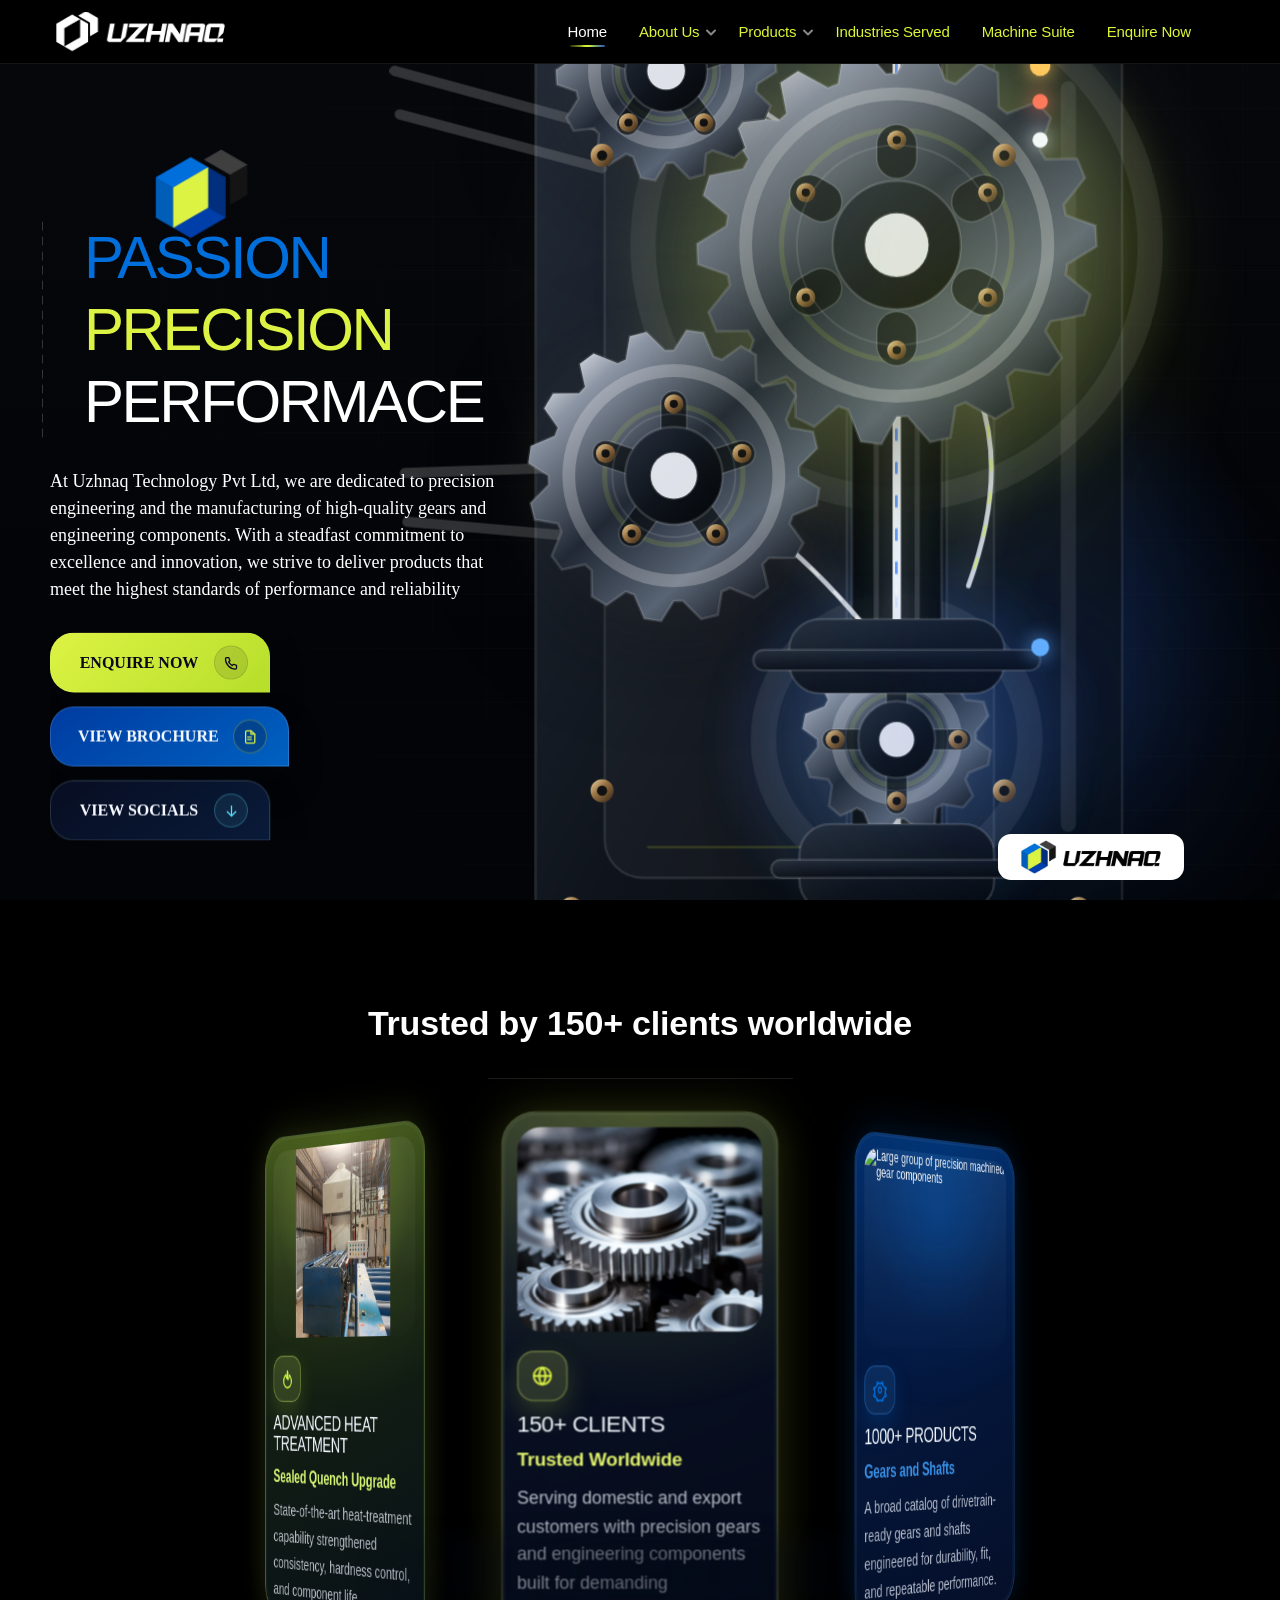
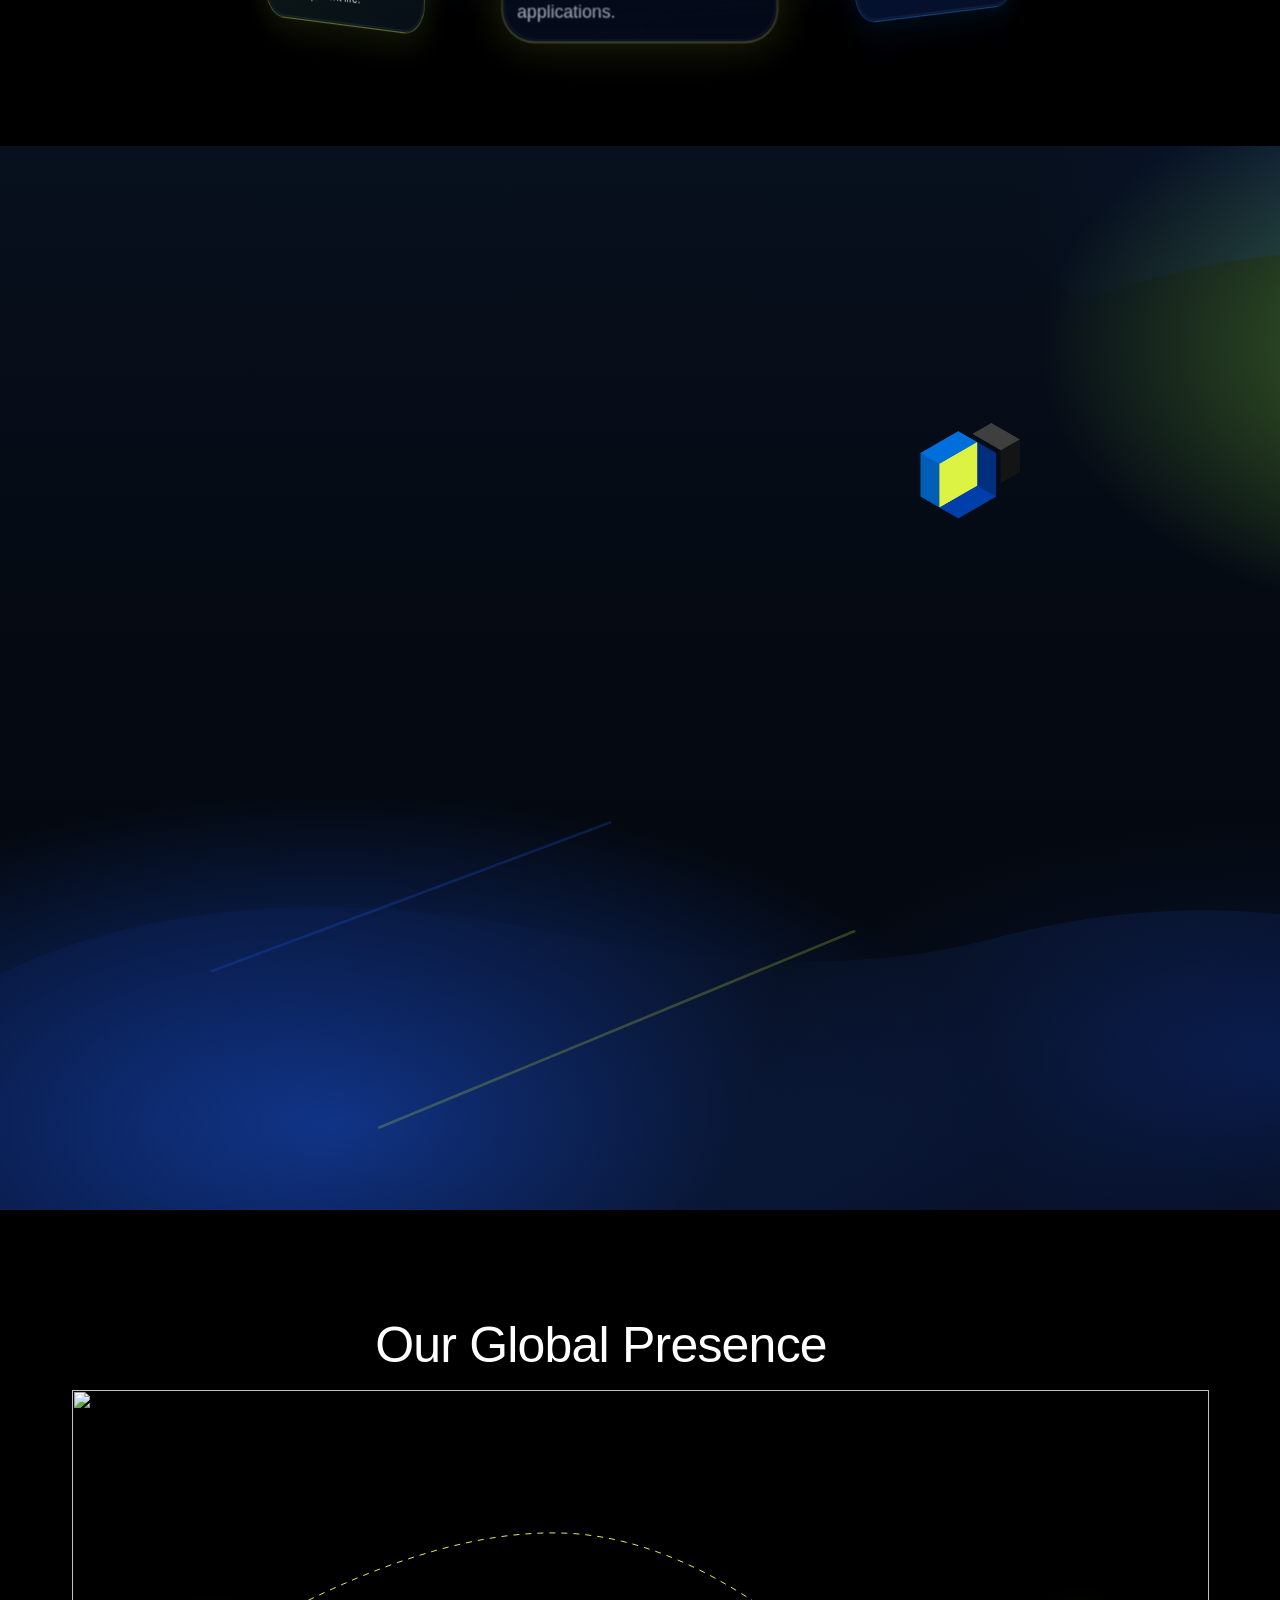
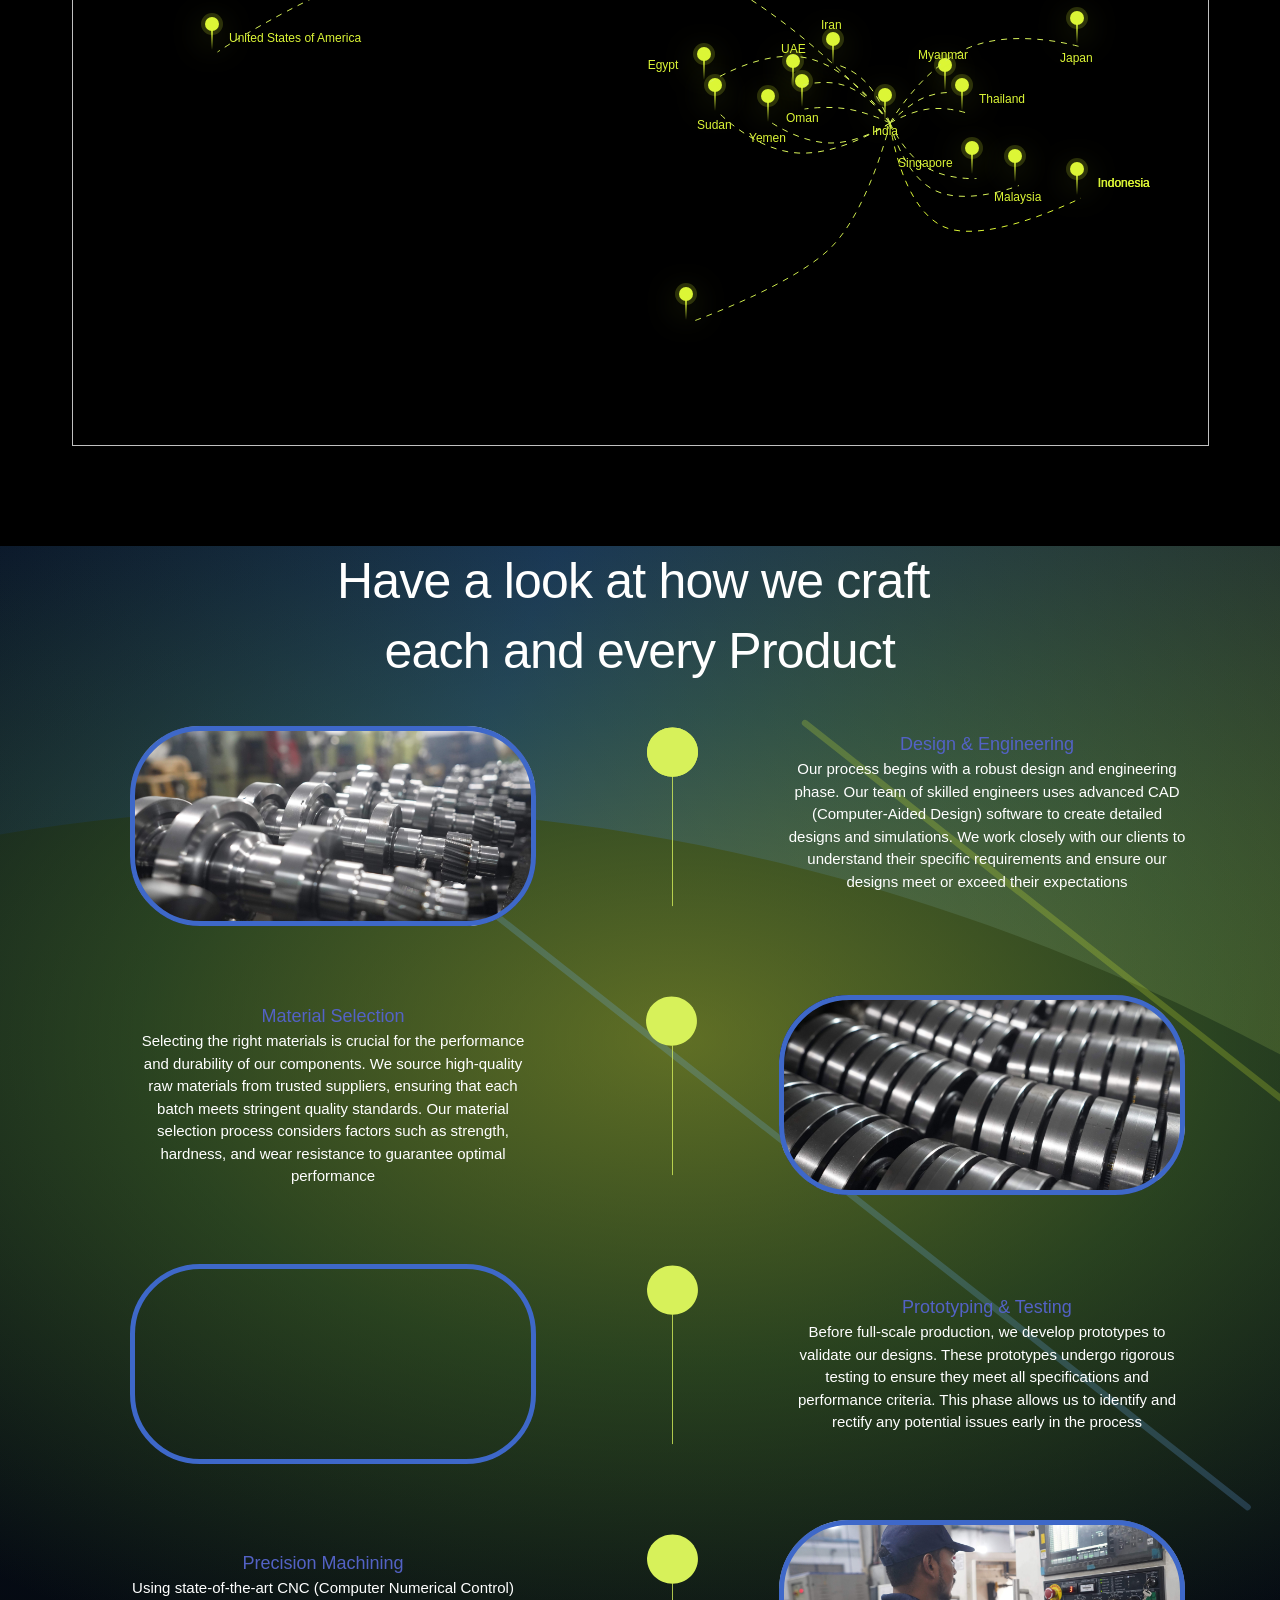
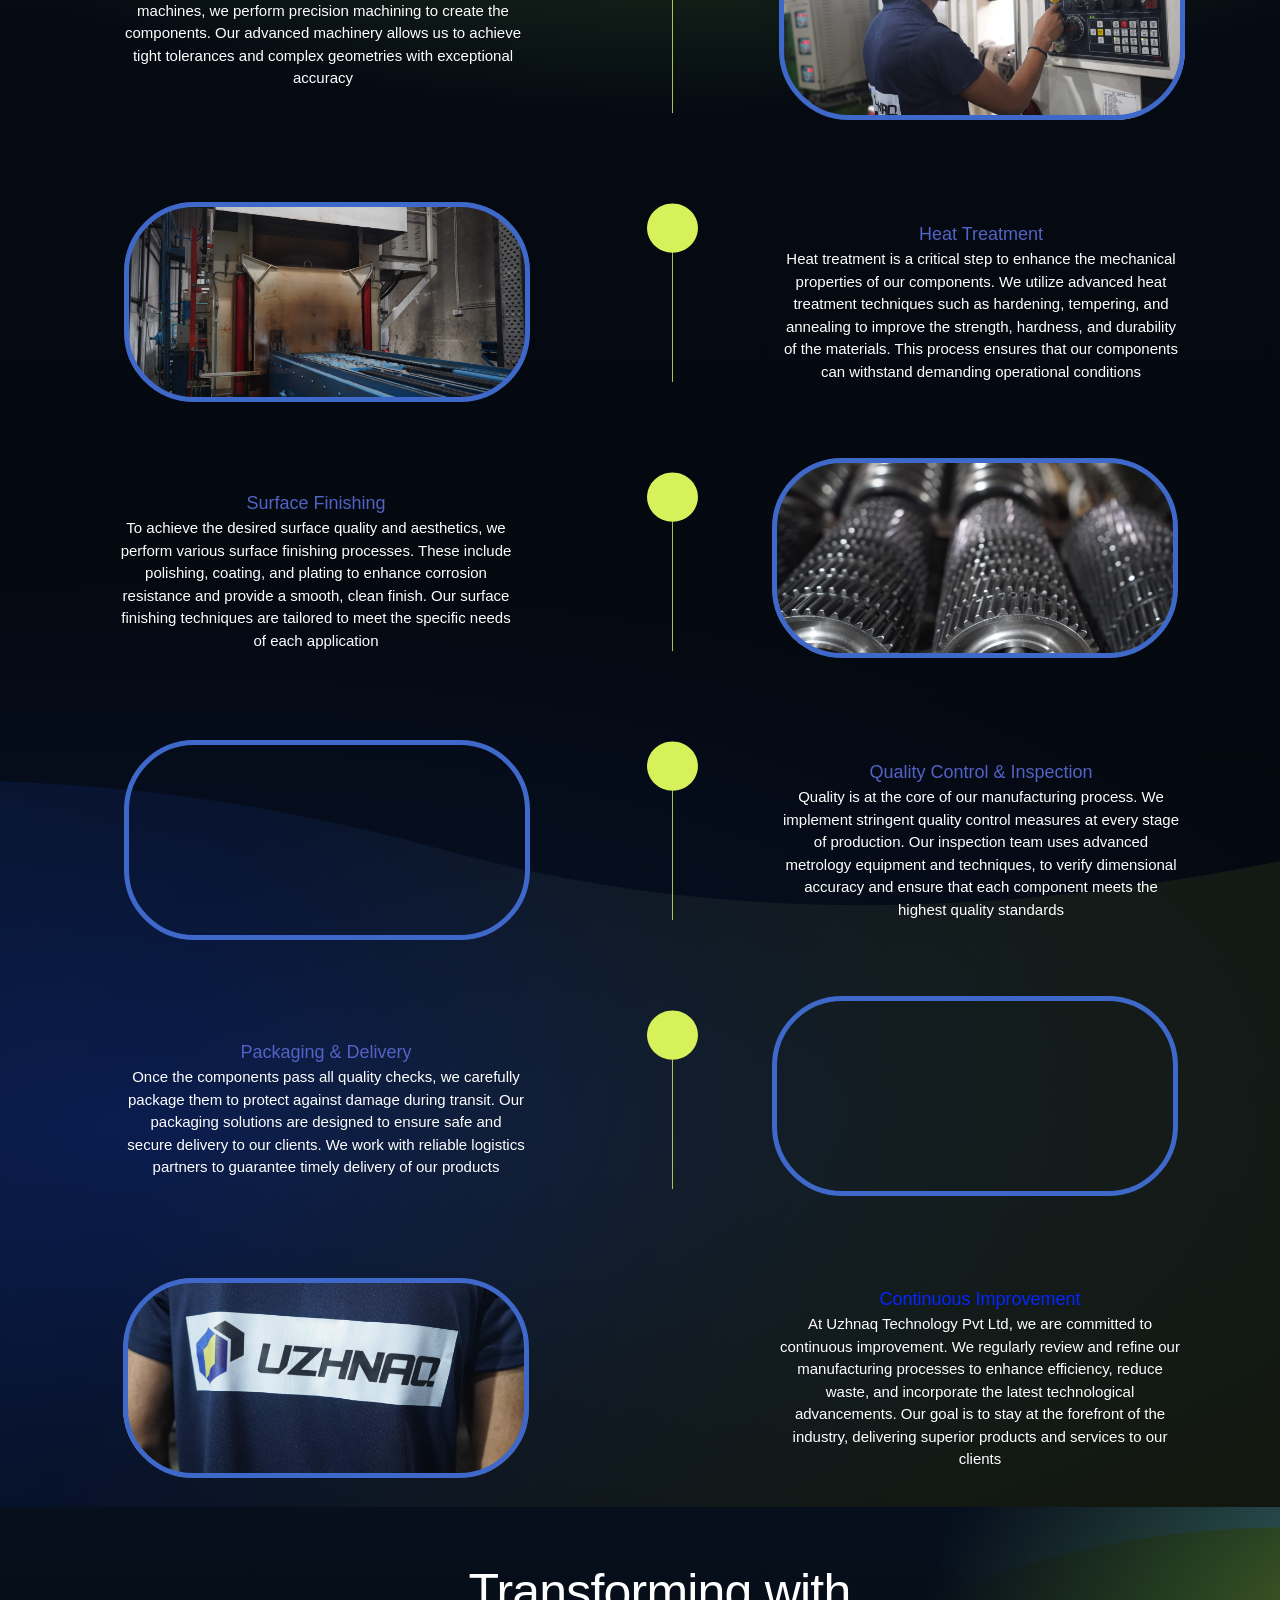
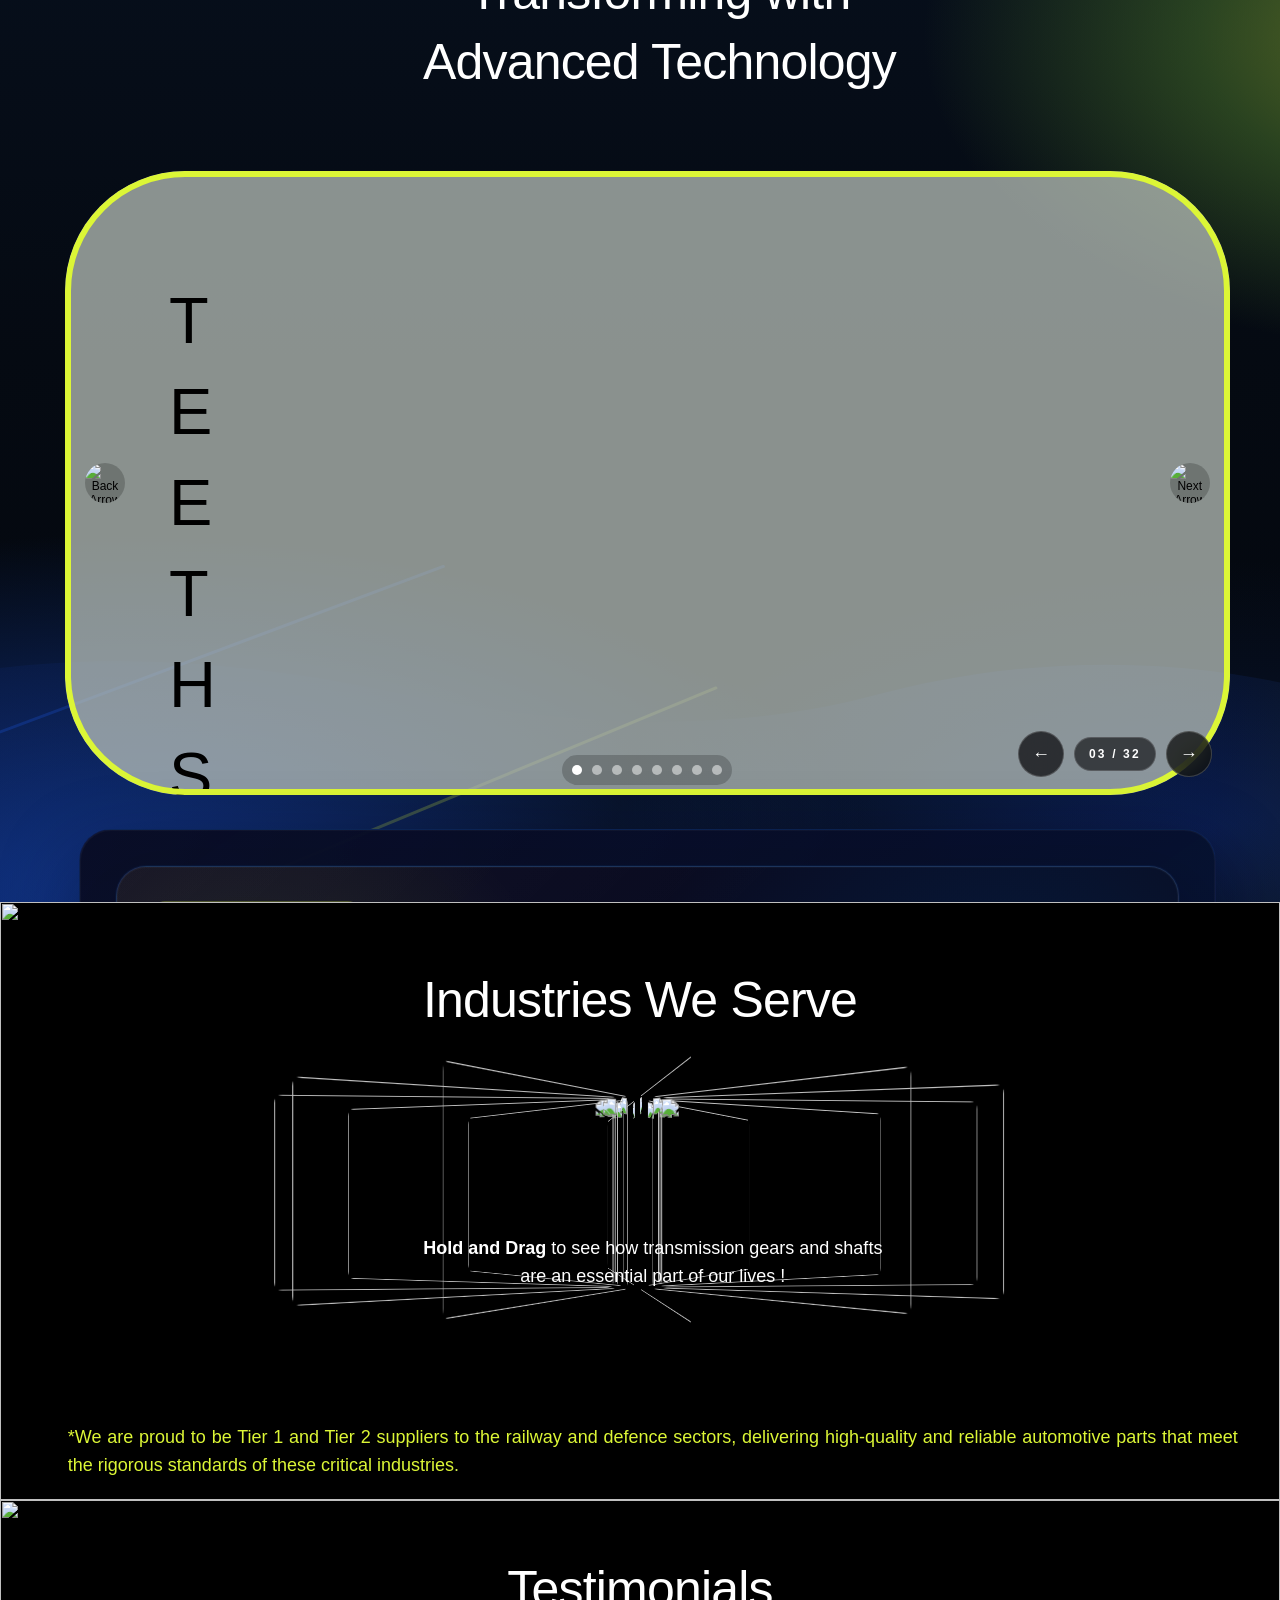
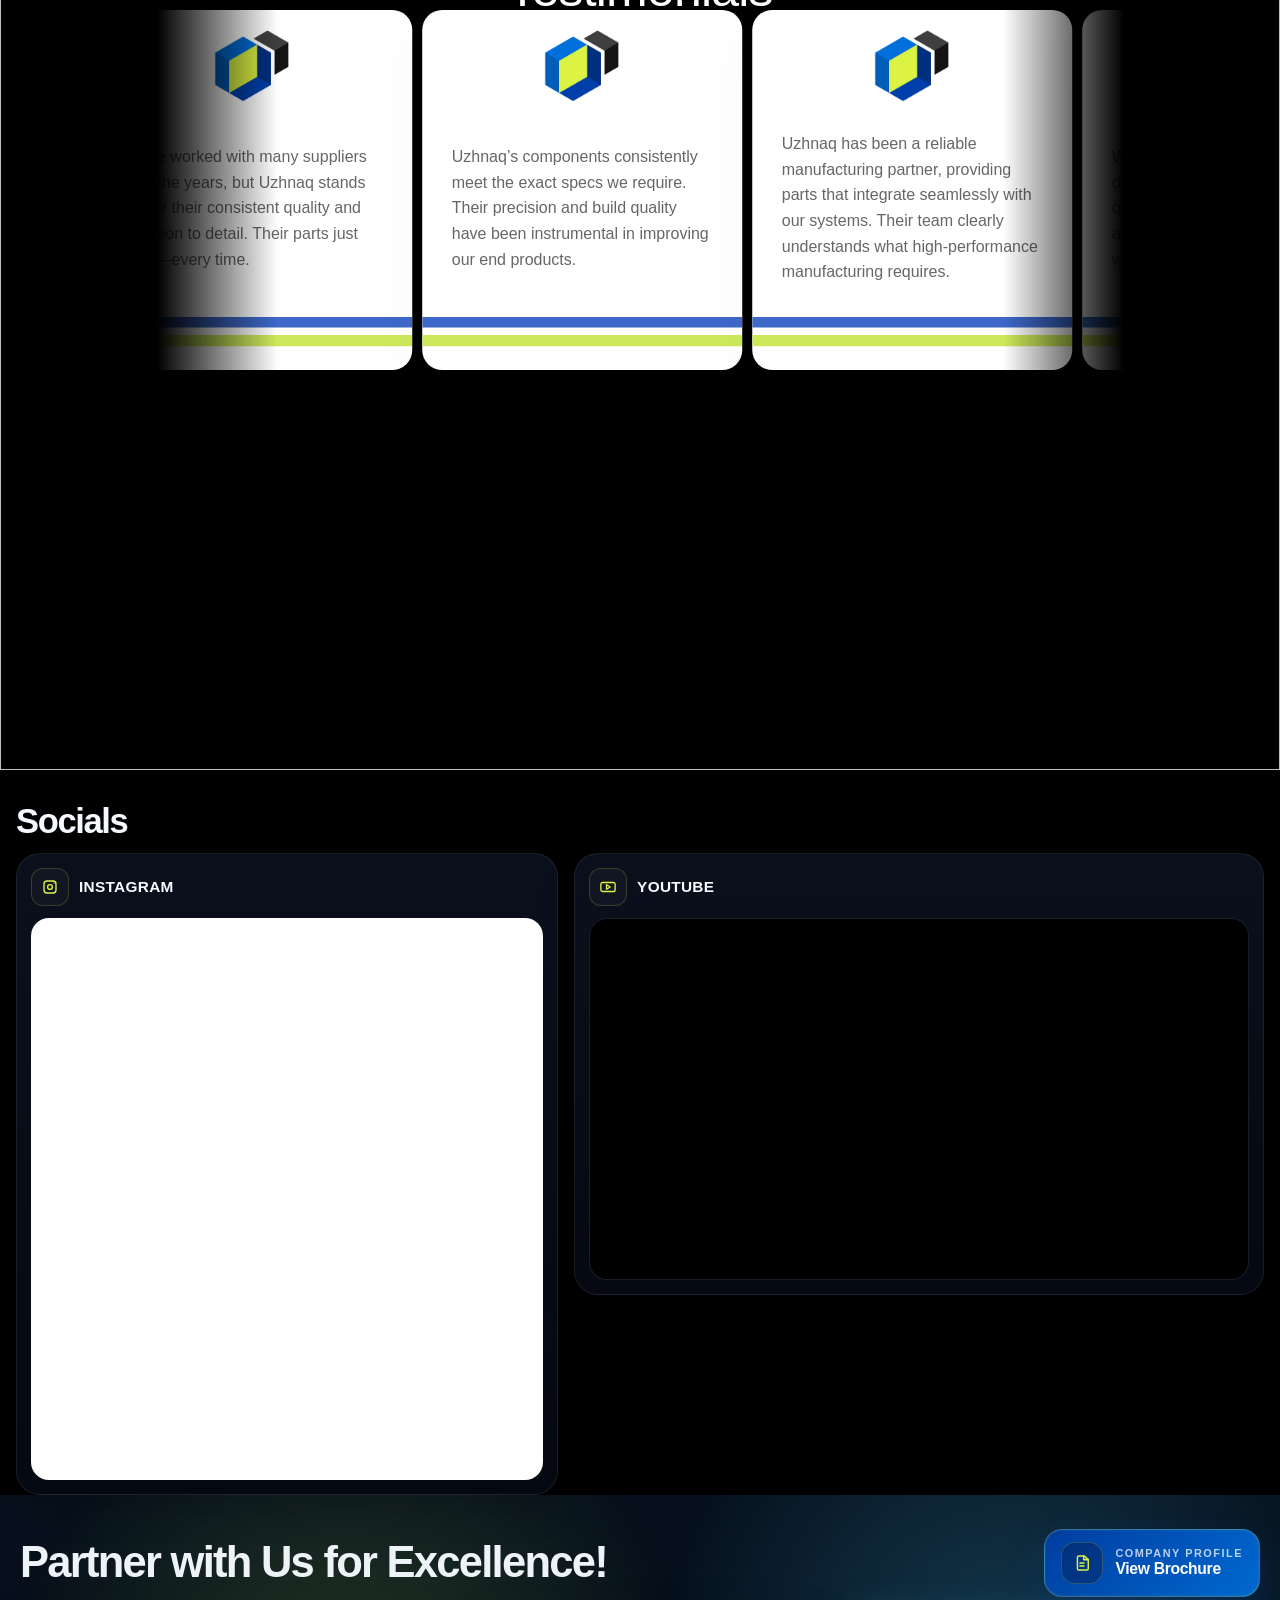
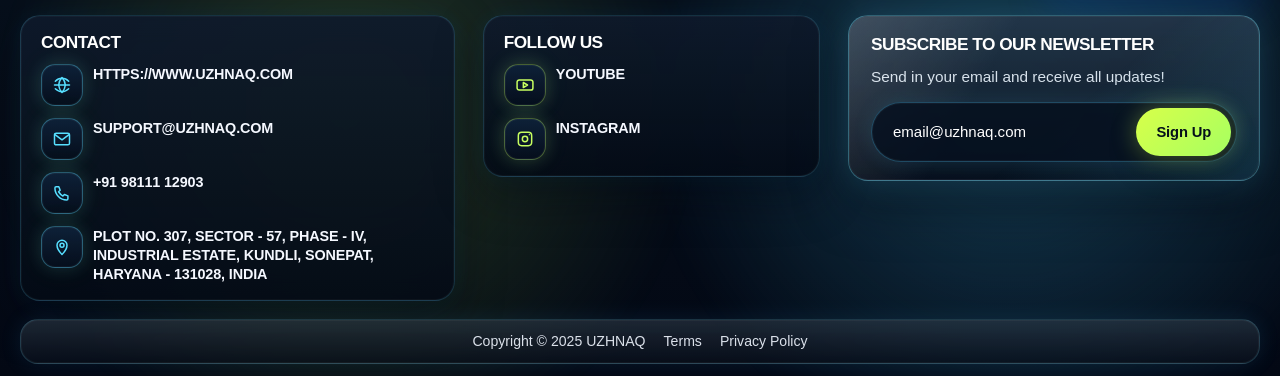
==== commit 92f26485: "des" ====
--- a/index.html
+++ b/index.html
@@ -591,6 +591,7 @@
     <script src="./assets/scripts/nav-links.js" defer></script>
     
 <link rel="stylesheet" href="./assets/custom.css?v=20260321-social-hub-minimal">
+<link rel="stylesheet" href="./assets/shared-responsive-foundation.css?v=20260321">
 </head>
 <body>
     
@@ -598,7 +599,7 @@
     
     <!-- End of bodyStart -->
     
-    <div id="main" data-uzhnaq-hydrate-v2="{&quot;routeId&quot;:&quot;augiA20Il&quot;,&quot;localeId&quot;:&quot;default&quot;,&quot;breakpoints&quot;:[{&quot;hash&quot;:&quot;109j1r8&quot;,&quot;mediaQuery&quot;:&quot;(min-width: 1600px)&quot;},{&quot;hash&quot;:&quot;xr27yf&quot;,&quot;mediaQuery&quot;:&quot;(min-width: 1498px) and (max-width: 1599.98px)&quot;},{&quot;hash&quot;:&quot;72rtr7&quot;,&quot;mediaQuery&quot;:&quot;(min-width: 1200px) and (max-width: 1497.98px)&quot;},{&quot;hash&quot;:&quot;xnafdy&quot;,&quot;mediaQuery&quot;:&quot;(min-width: 810px) and (max-width: 1199.98px)&quot;},{&quot;hash&quot;:&quot;6dgpxl&quot;,&quot;mediaQuery&quot;:&quot;(max-width: 809.98px)&quot;}]}" data-uzhnaq-ssr-released-at="2025-12-12T14:18:42.341Z" data-uzhnaq-page-optimized-at="2025-12-15T08:49:14.514Z" data-uzhnaq-generated-page><!--$--><style data-uzhnaq-html-style>html body { background: rgb(0, 0, 0); }</style><div data-uzhnaq-root class="uzhnaq-jUePe uzhnaq-7dSPg uzhnaq-hC2Ee uzhnaq-yvc6S uzhnaq-M35PE uzhnaq-72rtr7" style="min-height:100vh;width:auto"><div class="ssr-variant hidden-109j1r8 hidden-xr27yf hidden-xnafdy hidden-6dgpxl"><div class="uzhnaq-14zdd9u-container"><nav class="uzhnaq-EUmBt uzhnaq-0b6WB uzhnaq-4kd2pi uzhnaq-v-4kd2pi" data-border="true" data-uzhnaq-name="Default" data-hide-scrollbars="true" style="--border-bottom-width:1px;--border-color:var(--token-d2ffa199-a83e-4255-ac5c-b215b42e238d, rgb(21, 21, 21));--border-left-width:0px;--border-right-width:0px;--border-style:solid;--border-top-width:0px;backdrop-filter:blur(30px);background-color:rgb(0, 0, 0);-webkit-backdrop-filter:blur(30px);width:100%"><div class="uzhnaq-ub11w" data-uzhnaq-name="Name"><div class="uzhnaq-zy922x" data-uzhnaq-name="Logo and Name"></div></div><div class="uzhnaq-ou6vy8" data-uzhnaq-name="Links" style="opacity:1"><div class="uzhnaq-1rjlnc2" data-uzhnaq-component-type="RichTextContainer" style="--extracted-r6o4lv:rgb(255, 255, 255);--uzhnaq-paragraph-spacing:0px;transform:none"><p class="uzhnaq-text" style="--font-selector:SW50ZXItTWVkaXVt;--uzhnaq-font-family:&quot;Inter&quot;, &quot;Inter Placeholder&quot;, sans-serif;--uzhnaq-font-size:15px;--uzhnaq-font-weight:500;--uzhnaq-letter-spacing:-0.01em;--uzhnaq-line-height:2em;--uzhnaq-text-alignment:left;--uzhnaq-text-color:var(--extracted-r6o4lv, rgb(255, 255, 255))"><!--$--><a class="uzhnaq-text uzhnaq-styles-preset-aexbeb" data-styles-preset="stylesPresetLink" href="./index.html" data-uzhnaq-page-link-current="true">Home</a><!--/$--></p></div><!--$--><a as="a" class="uzhnaq-b96owu uzhnaq-nwxsaw" href="./index.html" data-uzhnaq-page-link-current="true"><div style="position:absolute;border-radius:inherit;corner-shape:inherit;top:0;right:0;bottom:0;left:0" data-uzhnaq-background-image-wrapper="true"><img decoding="async" width="1920" height="1080" sizes="(min-width: 1200px) and (max-width: 1497.98px) 225px, (min-width: 1600px) 225px, (min-width: 1498px) and (max-width: 1599.98px) 225px, (min-width: 810px) and (max-width: 1199.98px) 159px, (max-width: 809.98px) 225px" srcset="./assets/images/BbG0NRHOeoZMHyiNaeOkMo.png?scale-down-to=512 512w,./assets/images/BbG0NRHOeoZMHyiNaeOkMo.png?scale-down-to=1024 1024w,./assets/images/BbG0NRHOeoZMHyiNaeOkMo.png 1920w" src="./assets/images/BbG0NRHOeoZMHyiNaeOkMo.png" alt style="display:block;width:100%;height:100%;border-radius:inherit;corner-shape:inherit;object-position:center;object-fit:cover" data-uzhnaq-original-sizes="225px"></div></a><!--/$--><div class="uzhnaq-1njxbrf-container" id="undefined-1njxbrf"><div class="uzhnaq-R1ipM uzhnaq-0b6WB uzhnaq-h3o5qf uzhnaq-v-h3o5qf" data-uzhnaq-name="Closed" data-highlight="true" style="background-color:rgb(0, 0, 0)"><div class="uzhnaq-1gg4ah6" data-uzhnaq-component-type="RichTextContainer" style="--extracted-r6o4lv:rgb(220, 246, 54);--uzhnaq-paragraph-spacing:0px;opacity:1;transform:none"><p class="uzhnaq-text" style="--font-selector:SW50ZXItTWVkaXVt;--uzhnaq-font-family:&quot;Inter&quot;, &quot;Inter Placeholder&quot;, sans-serif;--uzhnaq-font-size:15px;--uzhnaq-font-weight:500;--uzhnaq-letter-spacing:-0.01em;--uzhnaq-line-height:2em;--uzhnaq-text-alignment:left;--uzhnaq-text-color:var(--extracted-r6o4lv, rgb(220, 246, 54))">About Us</p></div><div class="uzhnaq-xh2wla-container"><!--$--><div class="uzhnaq-KiDCd uzhnaq-v-mlwhv4" tabindex="0" style="display:contents"><div class="uzhnaq-mlwhv4" data-uzhnaq-name="Closed"><div class="uzhnaq-1dneahd" style="transform:none"><div data-uzhnaq-component-type="SVG" data-uzhnaq-name="Icon" parentsize="0" _constraints="[object Object]" rotation="0" shadows class="uzhnaq-mbfa0" aria-hidden="true" style="image-rendering:pixelated;flex-shrink:0;background-size:100% 100%;background-image:url('data:image/svg+xml,<svg xmlns=&quot;http://www.w3.org/2000/svg&quot; xmlns:xlink=&quot;http://www.w3.org/1999/xlink&quot; viewBox=&quot;0 0 14 14&quot;><path d=&quot;M 3 5.5 L 7 9.5 L 11 5.5&quot; fill=&quot;transparent&quot; stroke-width=&quot;2&quot; stroke=&quot;%23888&quot; stroke-linecap=&quot;round&quot; stroke-linejoin=&quot;round&quot;></path></svg>')"></div></div></div></div><!--/$--></div></div></div><div class="uzhnaq-14p26ei-container" id="undefined-14p26ei"><div class="uzhnaq-R1ipM uzhnaq-0b6WB uzhnaq-h3o5qf uzhnaq-v-h3o5qf" data-uzhnaq-name="Closed" data-highlight="true" style="background-color:rgb(0, 0, 0)"><div class="uzhnaq-1gg4ah6" data-uzhnaq-component-type="RichTextContainer" style="--extracted-r6o4lv:rgb(220, 246, 54);--uzhnaq-paragraph-spacing:0px;opacity:1;transform:none"><p class="uzhnaq-text" style="--font-selector:SW50ZXItTWVkaXVt;--uzhnaq-font-family:&quot;Inter&quot;, &quot;Inter Placeholder&quot;, sans-serif;--uzhnaq-font-size:15px;--uzhnaq-font-weight:500;--uzhnaq-letter-spacing:-0.01em;--uzhnaq-line-height:2em;--uzhnaq-text-alignment:left;--uzhnaq-text-color:var(--extracted-r6o4lv, rgb(220, 246, 54))">Products</p></div><div class="uzhnaq-xh2wla-container"><!--$--><div class="uzhnaq-KiDCd uzhnaq-v-mlwhv4" tabindex="0" style="display:contents"><div class="uzhnaq-mlwhv4" data-uzhnaq-name="Closed"><div class="uzhnaq-1dneahd" style="transform:none"><div data-uzhnaq-component-type="SVG" data-uzhnaq-name="Icon" parentsize="0" _constraints="[object Object]" rotation="0" shadows class="uzhnaq-mbfa0" aria-hidden="true" style="image-rendering:pixelated;flex-shrink:0;background-size:100% 100%;background-image:url('data:image/svg+xml,<svg xmlns=&quot;http://www.w3.org/2000/svg&quot; xmlns:xlink=&quot;http://www.w3.org/1999/xlink&quot; viewBox=&quot;0 0 14 14&quot;><path d=&quot;M 3 5.5 L 7 9.5 L 11 5.5&quot; fill=&quot;transparent&quot; stroke-width=&quot;2&quot; stroke=&quot;%23888&quot; stroke-linecap=&quot;round&quot; stroke-linejoin=&quot;round&quot;></path></svg>')"></div></div></div></div><!--/$--></div></div></div><div class="uzhnaq-vt26hs" data-uzhnaq-name="Inline Link" style="--border-bottom-width:0px;--border-color:rgba(0, 0, 0, 0);--border-left-width:0px;--border-right-width:0px;--border-style:solid;--border-top-width:0px"><div class="uzhnaq-o0m9a3" data-uzhnaq-component-type="RichTextContainer" style="--extracted-r6o4lv:rgb(220, 246, 54);--uzhnaq-paragraph-spacing:0px;transform:none"><p class="uzhnaq-text" style="--font-selector:SW50ZXItTWVkaXVt;--uzhnaq-font-family:&quot;Inter&quot;, &quot;Inter Placeholder&quot;, sans-serif;--uzhnaq-font-size:15px;--uzhnaq-font-weight:500;--uzhnaq-letter-spacing:-0.01em;--uzhnaq-line-height:2em;--uzhnaq-text-alignment:left;--uzhnaq-text-color:var(--extracted-r6o4lv, rgb(220, 246, 54))"><!--$--><a class="uzhnaq-text uzhnaq-styles-preset-aexbeb" data-styles-preset="stylesPresetLink" href="./industries.html">Industries Served</a><!--/$--></p></div></div><div class="uzhnaq-1fn9wpc" data-uzhnaq-component-type="RichTextContainer" style="--extracted-r6o4lv:rgb(220, 246, 54);--uzhnaq-paragraph-spacing:0px;transform:none"><p class="uzhnaq-text" style="--font-selector:SW50ZXItTWVkaXVt;--uzhnaq-font-family:&quot;Inter&quot;, &quot;Inter Placeholder&quot;, sans-serif;--uzhnaq-font-size:15px;--uzhnaq-font-weight:500;--uzhnaq-letter-spacing:-0.01em;--uzhnaq-line-height:2em;--uzhnaq-text-alignment:left;--uzhnaq-text-color:var(--extracted-r6o4lv, rgb(220, 246, 54))"><!--$--><a class="uzhnaq-text uzhnaq-styles-preset-aexbeb" data-styles-preset="stylesPresetLink" href="./machines.html">Machine Suite</a><!--/$--></p></div><div class="uzhnaq-1rmg2fi" data-uzhnaq-name="Inline Link"><div class="uzhnaq-9m36e" data-uzhnaq-component-type="RichTextContainer" style="--extracted-r6o4lv:rgb(220, 246, 54);--uzhnaq-paragraph-spacing:0px;transform:none"><p class="uzhnaq-text" style="--font-selector:SW50ZXItTWVkaXVt;--uzhnaq-font-family:&quot;Inter&quot;, &quot;Inter Placeholder&quot;, sans-serif;--uzhnaq-font-size:15px;--uzhnaq-font-weight:500;--uzhnaq-letter-spacing:-0.01em;--uzhnaq-line-height:2em;--uzhnaq-text-alignment:left;--uzhnaq-text-color:var(--extracted-r6o4lv, rgb(220, 246, 54))"><!--$--><a class="uzhnaq-text uzhnaq-styles-preset-aexbeb" data-styles-preset="stylesPresetLink" href="./contact.html">Enquire Now</a><!--/$--></p></div></div></div></nav></div></div><div class="ssr-variant hidden-xr27yf hidden-xnafdy hidden-6dgpxl hidden-72rtr7"><div class="uzhnaq-14zdd9u-container"><nav class="uzhnaq-EUmBt uzhnaq-0b6WB uzhnaq-4kd2pi uzhnaq-v-qwo7bh" data-border="true" data-uzhnaq-name="large" data-hide-scrollbars="true" style="--border-bottom-width:1px;--border-color:var(--token-d2ffa199-a83e-4255-ac5c-b215b42e238d, rgb(21, 21, 21));--border-left-width:0px;--border-right-width:0px;--border-style:solid;--border-top-width:0px;backdrop-filter:blur(30px);background-color:rgb(0, 0, 0);-webkit-backdrop-filter:blur(30px);width:100%"><div class="uzhnaq-ub11w" data-uzhnaq-name="Name"><div class="uzhnaq-zy922x" data-uzhnaq-name="Logo and Name"></div></div><div class="uzhnaq-ou6vy8" data-uzhnaq-name="Links" style="opacity:1"><div class="uzhnaq-1rjlnc2" data-uzhnaq-component-type="RichTextContainer" style="--extracted-r6o4lv:rgb(255, 255, 255);--uzhnaq-paragraph-spacing:0px;transform:none"><p class="uzhnaq-text" style="--font-selector:SW50ZXItTWVkaXVt;--uzhnaq-font-family:&quot;Inter&quot;, &quot;Inter Placeholder&quot;, sans-serif;--uzhnaq-font-size:15px;--uzhnaq-font-weight:500;--uzhnaq-letter-spacing:-0.01em;--uzhnaq-line-height:2em;--uzhnaq-text-alignment:left;--uzhnaq-text-color:var(--extracted-r6o4lv, rgb(255, 255, 255))"><!--$--><a class="uzhnaq-text uzhnaq-styles-preset-aexbeb" data-styles-preset="stylesPresetLink" href="./index.html" data-uzhnaq-page-link-current="true">Home</a><!--/$--></p></div><!--$--><a as="a" class="uzhnaq-b96owu uzhnaq-nwxsaw" href="./index.html" data-uzhnaq-page-link-current="true"><div style="position:absolute;border-radius:inherit;corner-shape:inherit;top:0;right:0;bottom:0;left:0" data-uzhnaq-background-image-wrapper="true"><img decoding="async" width="1920" height="1080" sizes="(min-width: 1200px) and (max-width: 1497.98px) 225px, (min-width: 1600px) 225px, (min-width: 1498px) and (max-width: 1599.98px) 225px, (min-width: 810px) and (max-width: 1199.98px) 159px, (max-width: 809.98px) 225px" srcset="./assets/images/BbG0NRHOeoZMHyiNaeOkMo.png?scale-down-to=512 512w,./assets/images/BbG0NRHOeoZMHyiNaeOkMo.png?scale-down-to=1024 1024w,./assets/images/BbG0NRHOeoZMHyiNaeOkMo.png 1920w" src="./assets/images/BbG0NRHOeoZMHyiNaeOkMo.png" alt style="display:block;width:100%;height:100%;border-radius:inherit;corner-shape:inherit;object-position:center;object-fit:cover" data-uzhnaq-original-sizes="225px"></div></a><!--/$--><div class="uzhnaq-1njxbrf-container" id="undefined-1njxbrf"><div class="uzhnaq-R1ipM uzhnaq-0b6WB uzhnaq-h3o5qf uzhnaq-v-h3o5qf" data-uzhnaq-name="Closed" data-highlight="true" style="background-color:rgb(0, 0, 0)"><div class="uzhnaq-1gg4ah6" data-uzhnaq-component-type="RichTextContainer" style="--extracted-r6o4lv:rgb(220, 246, 54);--uzhnaq-paragraph-spacing:0px;opacity:1;transform:none"><p class="uzhnaq-text" style="--font-selector:SW50ZXItTWVkaXVt;--uzhnaq-font-family:&quot;Inter&quot;, &quot;Inter Placeholder&quot;, sans-serif;--uzhnaq-font-size:15px;--uzhnaq-font-weight:500;--uzhnaq-letter-spacing:-0.01em;--uzhnaq-line-height:2em;--uzhnaq-text-alignment:left;--uzhnaq-text-color:var(--extracted-r6o4lv, rgb(220, 246, 54))">About Us</p></div><div class="uzhnaq-xh2wla-container"><!--$--><div class="uzhnaq-KiDCd uzhnaq-v-mlwhv4" tabindex="0" style="display:contents"><div class="uzhnaq-mlwhv4" data-uzhnaq-name="Closed"><div class="uzhnaq-1dneahd" style="transform:none"><div data-uzhnaq-component-type="SVG" data-uzhnaq-name="Icon" parentsize="0" _constraints="[object Object]" rotation="0" shadows class="uzhnaq-mbfa0" aria-hidden="true" style="image-rendering:pixelated;flex-shrink:0;background-size:100% 100%;background-image:url('data:image/svg+xml,<svg xmlns=&quot;http://www.w3.org/2000/svg&quot; xmlns:xlink=&quot;http://www.w3.org/1999/xlink&quot; viewBox=&quot;0 0 14 14&quot;><path d=&quot;M 3 5.5 L 7 9.5 L 11 5.5&quot; fill=&quot;transparent&quot; stroke-width=&quot;2&quot; stroke=&quot;%23888&quot; stroke-linecap=&quot;round&quot; stroke-linejoin=&quot;round&quot;></path></svg>')"></div></div></div></div><!--/$--></div></div></div><div class="uzhnaq-14p26ei-container" id="undefined-14p26ei"><div class="uzhnaq-R1ipM uzhnaq-0b6WB uzhnaq-h3o5qf uzhnaq-v-h3o5qf" data-uzhnaq-name="Closed" data-highlight="true" style="background-color:rgb(0, 0, 0)"><div class="uzhnaq-1gg4ah6" data-uzhnaq-component-type="RichTextContainer" style="--extracted-r6o4lv:rgb(220, 246, 54);--uzhnaq-paragraph-spacing:0px;opacity:1;transform:none"><p class="uzhnaq-text" style="--font-selector:SW50ZXItTWVkaXVt;--uzhnaq-font-family:&quot;Inter&quot;, &quot;Inter Placeholder&quot;, sans-serif;--uzhnaq-font-size:15px;--uzhnaq-font-weight:500;--uzhnaq-letter-spacing:-0.01em;--uzhnaq-line-height:2em;--uzhnaq-text-alignment:left;--uzhnaq-text-color:var(--extracted-r6o4lv, rgb(220, 246, 54))">Products</p></div><div class="uzhnaq-xh2wla-container"><!--$--><div class="uzhnaq-KiDCd uzhnaq-v-mlwhv4" tabindex="0" style="display:contents"><div class="uzhnaq-mlwhv4" data-uzhnaq-name="Closed"><div class="uzhnaq-1dneahd" style="transform:none"><div data-uzhnaq-component-type="SVG" data-uzhnaq-name="Icon" parentsize="0" _constraints="[object Object]" rotation="0" shadows class="uzhnaq-mbfa0" aria-hidden="true" style="image-rendering:pixelated;flex-shrink:0;background-size:100% 100%;background-image:url('data:image/svg+xml,<svg xmlns=&quot;http://www.w3.org/2000/svg&quot; xmlns:xlink=&quot;http://www.w3.org/1999/xlink&quot; viewBox=&quot;0 0 14 14&quot;><path d=&quot;M 3 5.5 L 7 9.5 L 11 5.5&quot; fill=&quot;transparent&quot; stroke-width=&quot;2&quot; stroke=&quot;%23888&quot; stroke-linecap=&quot;round&quot; stroke-linejoin=&quot;round&quot;></path></svg>')"></div></div></div></div><!--/$--></div></div></div><div class="uzhnaq-vt26hs" data-uzhnaq-name="Inline Link" style="--border-bottom-width:0px;--border-color:rgba(0, 0, 0, 0);--border-left-width:0px;--border-right-width:0px;--border-style:solid;--border-top-width:0px"><div class="uzhnaq-o0m9a3" data-uzhnaq-component-type="RichTextContainer" style="--extracted-r6o4lv:rgb(220, 246, 54);--uzhnaq-paragraph-spacing:0px;transform:none"><p class="uzhnaq-text" style="--font-selector:SW50ZXItTWVkaXVt;--uzhnaq-font-family:&quot;Inter&quot;, &quot;Inter Placeholder&quot;, sans-serif;--uzhnaq-font-size:15px;--uzhnaq-font-weight:500;--uzhnaq-letter-spacing:-0.01em;--uzhnaq-line-height:2em;--uzhnaq-text-alignment:left;--uzhnaq-text-color:var(--extracted-r6o4lv, rgb(220, 246, 54))"><!--$--><a class="uzhnaq-text uzhnaq-styles-preset-aexbeb" data-styles-preset="stylesPresetLink" href="./industries.html">Industries Served</a><!--/$--></p></div></div><div class="uzhnaq-1fn9wpc" data-uzhnaq-component-type="RichTextContainer" style="--extracted-r6o4lv:rgb(220, 246, 54);--uzhnaq-paragraph-spacing:0px;transform:none"><p class="uzhnaq-text" style="--font-selector:SW50ZXItTWVkaXVt;--uzhnaq-font-family:&quot;Inter&quot;, &quot;Inter Placeholder&quot;, sans-serif;--uzhnaq-font-size:15px;--uzhnaq-font-weight:500;--uzhnaq-letter-spacing:-0.01em;--uzhnaq-line-height:2em;--uzhnaq-text-alignment:left;--uzhnaq-text-color:var(--extracted-r6o4lv, rgb(220, 246, 54))"><!--$--><a class="uzhnaq-text uzhnaq-styles-preset-aexbeb" data-styles-preset="stylesPresetLink" href="./machines.html">Machine Suite</a><!--/$--></p></div><div class="uzhnaq-1rmg2fi" data-uzhnaq-name="Inline Link"><div class="uzhnaq-9m36e" data-uzhnaq-component-type="RichTextContainer" style="--extracted-r6o4lv:rgb(220, 246, 54);--uzhnaq-paragraph-spacing:0px;transform:none"><p class="uzhnaq-text" style="--font-selector:SW50ZXItTWVkaXVt;--uzhnaq-font-family:&quot;Inter&quot;, &quot;Inter Placeholder&quot;, sans-serif;--uzhnaq-font-size:15px;--uzhnaq-font-weight:500;--uzhnaq-letter-spacing:-0.01em;--uzhnaq-line-height:2em;--uzhnaq-text-alignment:left;--uzhnaq-text-color:var(--extracted-r6o4lv, rgb(220, 246, 54))"><!--$--><a class="uzhnaq-text uzhnaq-styles-preset-aexbeb" data-styles-preset="stylesPresetLink" href="./contact.html">Enquire Now</a><!--/$--></p></div></div></div></nav></div></div><div class="ssr-variant hidden-109j1r8 hidden-xnafdy hidden-6dgpxl hidden-72rtr7"><div class="uzhnaq-14zdd9u-container"><nav class="uzhnaq-EUmBt uzhnaq-0b6WB uzhnaq-4kd2pi uzhnaq-v-nvqe5" data-border="true" data-uzhnaq-name="laptop" data-hide-scrollbars="true" style="--border-bottom-width:1px;--border-color:var(--token-d2ffa199-a83e-4255-ac5c-b215b42e238d, rgb(21, 21, 21));--border-left-width:0px;--border-right-width:0px;--border-style:solid;--border-top-width:0px;backdrop-filter:blur(30px);background-color:rgb(0, 0, 0);-webkit-backdrop-filter:blur(30px);width:100%"><div class="uzhnaq-ub11w" data-uzhnaq-name="Name"><div class="uzhnaq-zy922x" data-uzhnaq-name="Logo and Name"></div></div><div class="uzhnaq-ou6vy8" data-uzhnaq-name="Links" style="opacity:1"><div class="uzhnaq-1rjlnc2" data-uzhnaq-component-type="RichTextContainer" style="--extracted-r6o4lv:rgb(255, 255, 255);--uzhnaq-paragraph-spacing:0px;transform:none"><p class="uzhnaq-text" style="--font-selector:SW50ZXItTWVkaXVt;--uzhnaq-font-family:&quot;Inter&quot;, &quot;Inter Placeholder&quot;, sans-serif;--uzhnaq-font-size:15px;--uzhnaq-font-weight:500;--uzhnaq-letter-spacing:-0.01em;--uzhnaq-line-height:2em;--uzhnaq-text-alignment:left;--uzhnaq-text-color:var(--extracted-r6o4lv, rgb(255, 255, 255))"><!--$--><a class="uzhnaq-text uzhnaq-styles-preset-aexbeb" data-styles-preset="stylesPresetLink" href="./index.html" data-uzhnaq-page-link-current="true">Home</a><!--/$--></p></div><!--$--><a as="a" class="uzhnaq-b96owu uzhnaq-nwxsaw" href="./index.html" data-uzhnaq-page-link-current="true"><div style="position:absolute;border-radius:inherit;corner-shape:inherit;top:0;right:0;bottom:0;left:0" data-uzhnaq-background-image-wrapper="true"><img decoding="async" width="1920" height="1080" sizes="(min-width: 1200px) and (max-width: 1497.98px) 225px, (min-width: 1600px) 225px, (min-width: 1498px) and (max-width: 1599.98px) 225px, (min-width: 810px) and (max-width: 1199.98px) 159px, (max-width: 809.98px) 225px" srcset="./assets/images/BbG0NRHOeoZMHyiNaeOkMo.png?scale-down-to=512 512w,./assets/images/BbG0NRHOeoZMHyiNaeOkMo.png?scale-down-to=1024 1024w,./assets/images/BbG0NRHOeoZMHyiNaeOkMo.png 1920w" src="./assets/images/BbG0NRHOeoZMHyiNaeOkMo.png" alt style="display:block;width:100%;height:100%;border-radius:inherit;corner-shape:inherit;object-position:center;object-fit:cover" data-uzhnaq-original-sizes="225px"></div></a><!--/$--><div class="uzhnaq-1njxbrf-container" id="undefined-1njxbrf"><div class="uzhnaq-R1ipM uzhnaq-0b6WB uzhnaq-h3o5qf uzhnaq-v-h3o5qf" data-uzhnaq-name="Closed" data-highlight="true" style="background-color:rgb(0, 0, 0)"><div class="uzhnaq-1gg4ah6" data-uzhnaq-component-type="RichTextContainer" style="--extracted-r6o4lv:rgb(220, 246, 54);--uzhnaq-paragraph-spacing:0px;opacity:1;transform:none"><p class="uzhnaq-text" style="--font-selector:SW50ZXItTWVkaXVt;--uzhnaq-font-family:&quot;Inter&quot;, &quot;Inter Placeholder&quot;, sans-serif;--uzhnaq-font-size:15px;--uzhnaq-font-weight:500;--uzhnaq-letter-spacing:-0.01em;--uzhnaq-line-height:2em;--uzhnaq-text-alignment:left;--uzhnaq-text-color:var(--extracted-r6o4lv, rgb(220, 246, 54))">About Us</p></div><div class="uzhnaq-xh2wla-container"><!--$--><div class="uzhnaq-KiDCd uzhnaq-v-mlwhv4" tabindex="0" style="display:contents"><div class="uzhnaq-mlwhv4" data-uzhnaq-name="Closed"><div class="uzhnaq-1dneahd" style="transform:none"><div data-uzhnaq-component-type="SVG" data-uzhnaq-name="Icon" parentsize="0" _constraints="[object Object]" rotation="0" shadows class="uzhnaq-mbfa0" aria-hidden="true" style="image-rendering:pixelated;flex-shrink:0;background-size:100% 100%;background-image:url('data:image/svg+xml,<svg xmlns=&quot;http://www.w3.org/2000/svg&quot; xmlns:xlink=&quot;http://www.w3.org/1999/xlink&quot; viewBox=&quot;0 0 14 14&quot;><path d=&quot;M 3 5.5 L 7 9.5 L 11 5.5&quot; fill=&quot;transparent&quot; stroke-width=&quot;2&quot; stroke=&quot;%23888&quot; stroke-linecap=&quot;round&quot; stroke-linejoin=&quot;round&quot;></path></svg>')"></div></div></div></div><!--/$--></div></div></div><div class="uzhnaq-14p26ei-container" id="undefined-14p26ei"><div class="uzhnaq-R1ipM uzhnaq-0b6WB uzhnaq-h3o5qf uzhnaq-v-h3o5qf" data-uzhnaq-name="Closed" data-highlight="true" style="background-color:rgb(0, 0, 0)"><div class="uzhnaq-1gg4ah6" data-uzhnaq-component-type="RichTextContainer" style="--extracted-r6o4lv:rgb(220, 246, 54);--uzhnaq-paragraph-spacing:0px;opacity:1;transform:none"><p class="uzhnaq-text" style="--font-selector:SW50ZXItTWVkaXVt;--uzhnaq-font-family:&quot;Inter&quot;, &quot;Inter Placeholder&quot;, sans-serif;--uzhnaq-font-size:15px;--uzhnaq-font-weight:500;--uzhnaq-letter-spacing:-0.01em;--uzhnaq-line-height:2em;--uzhnaq-text-alignment:left;--uzhnaq-text-color:var(--extracted-r6o4lv, rgb(220, 246, 54))">Products</p></div><div class="uzhnaq-xh2wla-container"><!--$--><div class="uzhnaq-KiDCd uzhnaq-v-mlwhv4" tabindex="0" style="display:contents"><div class="uzhnaq-mlwhv4" data-uzhnaq-name="Closed"><div class="uzhnaq-1dneahd" style="transform:none"><div data-uzhnaq-component-type="SVG" data-uzhnaq-name="Icon" parentsize="0" _constraints="[object Object]" rotation="0" shadows class="uzhnaq-mbfa0" aria-hidden="true" style="image-rendering:pixelated;flex-shrink:0;background-size:100% 100%;background-image:url('data:image/svg+xml,<svg xmlns=&quot;http://www.w3.org/2000/svg&quot; xmlns:xlink=&quot;http://www.w3.org/1999/xlink&quot; viewBox=&quot;0 0 14 14&quot;><path d=&quot;M 3 5.5 L 7 9.5 L 11 5.5&quot; fill=&quot;transparent&quot; stroke-width=&quot;2&quot; stroke=&quot;%23888&quot; stroke-linecap=&quot;round&quot; stroke-linejoin=&quot;round&quot;></path></svg>')"></div></div></div></div><!--/$--></div></div></div><div class="uzhnaq-vt26hs" data-uzhnaq-name="Inline Link" style="--border-bottom-width:0px;--border-color:rgba(0, 0, 0, 0);--border-left-width:0px;--border-right-width:0px;--border-style:solid;--border-top-width:0px"><div class="uzhnaq-o0m9a3" data-uzhnaq-component-type="RichTextContainer" style="--extracted-r6o4lv:rgb(220, 246, 54);--uzhnaq-paragraph-spacing:0px;transform:none"><p class="uzhnaq-text" style="--font-selector:SW50ZXItTWVkaXVt;--uzhnaq-font-family:&quot;Inter&quot;, &quot;Inter Placeholder&quot;, sans-serif;--uzhnaq-font-size:15px;--uzhnaq-font-weight:500;--uzhnaq-letter-spacing:-0.01em;--uzhnaq-line-height:2em;--uzhnaq-text-alignment:left;--uzhnaq-text-color:var(--extracted-r6o4lv, rgb(220, 246, 54))"><!--$--><a class="uzhnaq-text uzhnaq-styles-preset-aexbeb" data-styles-preset="stylesPresetLink" href="./industries.html">Industries Served</a><!--/$--></p></div></div><div class="uzhnaq-1fn9wpc" data-uzhnaq-component-type="RichTextContainer" style="--extracted-r6o4lv:rgb(220, 246, 54);--uzhnaq-paragraph-spacing:0px;transform:none"><p class="uzhnaq-text" style="--font-selector:SW50ZXItTWVkaXVt;--uzhnaq-font-family:&quot;Inter&quot;, &quot;Inter Placeholder&quot;, sans-serif;--uzhnaq-font-size:15px;--uzhnaq-font-weight:500;--uzhnaq-letter-spacing:-0.01em;--uzhnaq-line-height:2em;--uzhnaq-text-alignment:left;--uzhnaq-text-color:var(--extracted-r6o4lv, rgb(220, 246, 54))"><!--$--><a class="uzhnaq-text uzhnaq-styles-preset-aexbeb" data-styles-preset="stylesPresetLink" href="./machines.html">Machine Suite</a><!--/$--></p></div><div class="uzhnaq-1rmg2fi" data-uzhnaq-name="Inline Link"><div class="uzhnaq-9m36e" data-uzhnaq-component-type="RichTextContainer" style="--extracted-r6o4lv:rgb(220, 246, 54);--uzhnaq-paragraph-spacing:0px;transform:none"><p class="uzhnaq-text" style="--font-selector:SW50ZXItTWVkaXVt;--uzhnaq-font-family:&quot;Inter&quot;, &quot;Inter Placeholder&quot;, sans-serif;--uzhnaq-font-size:15px;--uzhnaq-font-weight:500;--uzhnaq-letter-spacing:-0.01em;--uzhnaq-line-height:2em;--uzhnaq-text-alignment:left;--uzhnaq-text-color:var(--extracted-r6o4lv, rgb(220, 246, 54))"><!--$--><a class="uzhnaq-text uzhnaq-styles-preset-aexbeb" data-styles-preset="stylesPresetLink" href="./contact.html">Enquire Now</a><!--/$--></p></div></div></div></nav></div></div><div class="ssr-variant hidden-109j1r8 hidden-xr27yf hidden-6dgpxl hidden-72rtr7"><div class="uzhnaq-14zdd9u-container"><nav class="uzhnaq-EUmBt uzhnaq-0b6WB uzhnaq-4kd2pi uzhnaq-v-gyt6po" data-border="true" data-uzhnaq-name="tablet" data-hide-scrollbars="true" style="--border-bottom-width:1px;--border-color:var(--token-d2ffa199-a83e-4255-ac5c-b215b42e238d, rgb(21, 21, 21));--border-left-width:0px;--border-right-width:0px;--border-style:solid;--border-top-width:0px;backdrop-filter:blur(30px);background-color:rgb(0, 0, 0);-webkit-backdrop-filter:blur(30px);width:100%"><div class="uzhnaq-ub11w" data-uzhnaq-name="Name"><div class="uzhnaq-zy922x" data-uzhnaq-name="Logo and Name"></div></div><div class="uzhnaq-ou6vy8" data-uzhnaq-name="Links" style="opacity:1"><div class="uzhnaq-1rjlnc2" data-uzhnaq-component-type="RichTextContainer" style="--extracted-r6o4lv:rgb(255, 255, 255);--uzhnaq-paragraph-spacing:0px;transform:none"><p class="uzhnaq-text" style="--font-selector:SW50ZXItTWVkaXVt;--uzhnaq-font-family:&quot;Inter&quot;, &quot;Inter Placeholder&quot;, sans-serif;--uzhnaq-font-size:15px;--uzhnaq-font-weight:500;--uzhnaq-letter-spacing:-0.01em;--uzhnaq-line-height:2em;--uzhnaq-text-alignment:left;--uzhnaq-text-color:var(--extracted-r6o4lv, rgb(255, 255, 255))"><!--$--><a class="uzhnaq-text uzhnaq-styles-preset-aexbeb" data-styles-preset="stylesPresetLink" href="./index.html" data-uzhnaq-page-link-current="true">Home</a><!--/$--></p></div><!--$--><a as="a" class="uzhnaq-b96owu uzhnaq-nwxsaw" href="./index.html" data-uzhnaq-page-link-current="true"><div style="position:absolute;border-radius:inherit;corner-shape:inherit;top:0;right:0;bottom:0;left:0" data-uzhnaq-background-image-wrapper="true"><img decoding="async" width="1920" height="1080" sizes="(min-width: 1200px) and (max-width: 1497.98px) 225px, (min-width: 1600px) 225px, (min-width: 1498px) and (max-width: 1599.98px) 225px, (min-width: 810px) and (max-width: 1199.98px) 159px, (max-width: 809.98px) 225px" srcset="./assets/images/BbG0NRHOeoZMHyiNaeOkMo.png?scale-down-to=512 512w,./assets/images/BbG0NRHOeoZMHyiNaeOkMo.png?scale-down-to=1024 1024w,./assets/images/BbG0NRHOeoZMHyiNaeOkMo.png 1920w" src="./assets/images/BbG0NRHOeoZMHyiNaeOkMo.png" alt style="display:block;width:100%;height:100%;border-radius:inherit;corner-shape:inherit;object-position:center;object-fit:cover" data-uzhnaq-original-sizes="159px"></div></a><!--/$--><div class="uzhnaq-1njxbrf-container" id="undefined-1njxbrf"><div class="uzhnaq-R1ipM uzhnaq-0b6WB uzhnaq-h3o5qf uzhnaq-v-h3o5qf" data-uzhnaq-name="Closed" data-highlight="true" style="background-color:rgb(0, 0, 0)"><div class="uzhnaq-1gg4ah6" data-uzhnaq-component-type="RichTextContainer" style="--extracted-r6o4lv:rgb(220, 246, 54);--uzhnaq-paragraph-spacing:0px;opacity:1;transform:none"><p class="uzhnaq-text" style="--font-selector:SW50ZXItTWVkaXVt;--uzhnaq-font-family:&quot;Inter&quot;, &quot;Inter Placeholder&quot;, sans-serif;--uzhnaq-font-size:15px;--uzhnaq-font-weight:500;--uzhnaq-letter-spacing:-0.01em;--uzhnaq-line-height:2em;--uzhnaq-text-alignment:left;--uzhnaq-text-color:var(--extracted-r6o4lv, rgb(220, 246, 54))">About Us</p></div><div class="uzhnaq-xh2wla-container"><!--$--><div class="uzhnaq-KiDCd uzhnaq-v-mlwhv4" tabindex="0" style="display:contents"><div class="uzhnaq-mlwhv4" data-uzhnaq-name="Closed"><div class="uzhnaq-1dneahd" style="transform:none"><div data-uzhnaq-component-type="SVG" data-uzhnaq-name="Icon" parentsize="0" _constraints="[object Object]" rotation="0" shadows class="uzhnaq-mbfa0" aria-hidden="true" style="image-rendering:pixelated;flex-shrink:0;background-size:100% 100%;background-image:url('data:image/svg+xml,<svg xmlns=&quot;http://www.w3.org/2000/svg&quot; xmlns:xlink=&quot;http://www.w3.org/1999/xlink&quot; viewBox=&quot;0 0 14 14&quot;><path d=&quot;M 3 5.5 L 7 9.5 L 11 5.5&quot; fill=&quot;transparent&quot; stroke-width=&quot;2&quot; stroke=&quot;%23888&quot; stroke-linecap=&quot;round&quot; stroke-linejoin=&quot;round&quot;></path></svg>')"></div></div></div></div><!--/$--></div></div></div><div class="uzhnaq-14p26ei-container" id="undefined-14p26ei"><div class="uzhnaq-R1ipM uzhnaq-0b6WB uzhnaq-h3o5qf uzhnaq-v-h3o5qf" data-uzhnaq-name="Closed" data-highlight="true" style="background-color:rgb(0, 0, 0)"><div class="uzhnaq-1gg4ah6" data-uzhnaq-component-type="RichTextContainer" style="--extracted-r6o4lv:rgb(220, 246, 54);--uzhnaq-paragraph-spacing:0px;opacity:1;transform:none"><p class="uzhnaq-text" style="--font-selector:SW50ZXItTWVkaXVt;--uzhnaq-font-family:&quot;Inter&quot;, &quot;Inter Placeholder&quot;, sans-serif;--uzhnaq-font-size:15px;--uzhnaq-font-weight:500;--uzhnaq-letter-spacing:-0.01em;--uzhnaq-line-height:2em;--uzhnaq-text-alignment:left;--uzhnaq-text-color:var(--extracted-r6o4lv, rgb(220, 246, 54))">Products</p></div><div class="uzhnaq-xh2wla-container"><!--$--><div class="uzhnaq-KiDCd uzhnaq-v-mlwhv4" tabindex="0" style="display:contents"><div class="uzhnaq-mlwhv4" data-uzhnaq-name="Closed"><div class="uzhnaq-1dneahd" style="transform:none"><div data-uzhnaq-component-type="SVG" data-uzhnaq-name="Icon" parentsize="0" _constraints="[object Object]" rotation="0" shadows class="uzhnaq-mbfa0" aria-hidden="true" style="image-rendering:pixelated;flex-shrink:0;background-size:100% 100%;background-image:url('data:image/svg+xml,<svg xmlns=&quot;http://www.w3.org/2000/svg&quot; xmlns:xlink=&quot;http://www.w3.org/1999/xlink&quot; viewBox=&quot;0 0 14 14&quot;><path d=&quot;M 3 5.5 L 7 9.5 L 11 5.5&quot; fill=&quot;transparent&quot; stroke-width=&quot;2&quot; stroke=&quot;%23888&quot; stroke-linecap=&quot;round&quot; stroke-linejoin=&quot;round&quot;></path></svg>')"></div></div></div></div><!--/$--></div></div></div><div class="uzhnaq-vt26hs" data-uzhnaq-name="Inline Link" style="--border-bottom-width:0px;--border-color:rgba(0, 0, 0, 0);--border-left-width:0px;--border-right-width:0px;--border-style:solid;--border-top-width:0px"><div class="uzhnaq-o0m9a3" data-uzhnaq-component-type="RichTextContainer" style="--extracted-r6o4lv:rgb(220, 246, 54);--uzhnaq-paragraph-spacing:0px;transform:none"><p class="uzhnaq-text" style="--font-selector:SW50ZXItTWVkaXVt;--uzhnaq-font-family:&quot;Inter&quot;, &quot;Inter Placeholder&quot;, sans-serif;--uzhnaq-font-size:15px;--uzhnaq-font-weight:500;--uzhnaq-letter-spacing:-0.01em;--uzhnaq-line-height:2em;--uzhnaq-text-alignment:left;--uzhnaq-text-color:var(--extracted-r6o4lv, rgb(220, 246, 54))"><!--$--><a class="uzhnaq-text uzhnaq-styles-preset-aexbeb" data-styles-preset="stylesPresetLink" href="./industries.html">Industries Served</a><!--/$--></p></div></div><div class="uzhnaq-1fn9wpc" data-uzhnaq-component-type="RichTextContainer" style="--extracted-r6o4lv:rgb(220, 246, 54);--uzhnaq-paragraph-spacing:0px;transform:none"><p class="uzhnaq-text" style="--font-selector:SW50ZXItTWVkaXVt;--uzhnaq-font-family:&quot;Inter&quot;, &quot;Inter Placeholder&quot;, sans-serif;--uzhnaq-font-size:15px;--uzhnaq-font-weight:500;--uzhnaq-letter-spacing:-0.01em;--uzhnaq-line-height:2em;--uzhnaq-text-alignment:left;--uzhnaq-text-color:var(--extracted-r6o4lv, rgb(220, 246, 54))"><!--$--><a class="uzhnaq-text uzhnaq-styles-preset-aexbeb" data-styles-preset="stylesPresetLink" href="./machines.html">Machine Suite</a><!--/$--></p></div><div class="uzhnaq-1rmg2fi" data-uzhnaq-name="Inline Link"><div class="uzhnaq-9m36e" data-uzhnaq-component-type="RichTextContainer" style="--extracted-r6o4lv:rgb(220, 246, 54);--uzhnaq-paragraph-spacing:0px;transform:none"><p class="uzhnaq-text" style="--font-selector:SW50ZXItTWVkaXVt;--uzhnaq-font-family:&quot;Inter&quot;, &quot;Inter Placeholder&quot;, sans-serif;--uzhnaq-font-size:15px;--uzhnaq-font-weight:500;--uzhnaq-letter-spacing:-0.01em;--uzhnaq-line-height:2em;--uzhnaq-text-alignment:left;--uzhnaq-text-color:var(--extracted-r6o4lv, rgb(220, 246, 54))"><!--$--><a class="uzhnaq-text uzhnaq-styles-preset-aexbeb" data-styles-preset="stylesPresetLink" href="./contact.html">Enquire Now</a><!--/$--></p></div></div></div></nav></div></div><div class="ssr-variant hidden-109j1r8 hidden-xr27yf hidden-xnafdy hidden-72rtr7"><div class="uzhnaq-14zdd9u-container"><nav class="uzhnaq-EUmBt uzhnaq-0b6WB uzhnaq-4kd2pi uzhnaq-v-14d01nr" data-border="true" data-uzhnaq-name="Phone" data-hide-scrollbars="true" data-highlight="true" tabindex="0" style="--border-bottom-width:1px;--border-color:var(--token-d2ffa199-a83e-4255-ac5c-b215b42e238d, rgb(21, 21, 21));--border-left-width:0px;--border-right-width:0px;--border-style:solid;--border-top-width:0px;backdrop-filter:blur(30px);background-color:rgb(0, 0, 0);-webkit-backdrop-filter:blur(30px);width:100%"><div class="uzhnaq-ub11w" data-uzhnaq-name="Name" data-highlight="true" tabindex="0"><div class="uzhnaq-zy922x" data-uzhnaq-name="Logo and Name"></div><!--$--><a as="a" class="uzhnaq-5hct86 uzhnaq-nwxsaw" href="./index.html" data-uzhnaq-page-link-current="true"><div style="position:absolute;border-radius:inherit;corner-shape:inherit;top:0;right:0;bottom:0;left:0" data-uzhnaq-background-image-wrapper="true"><img decoding="async" width="1920" height="1080" sizes="(min-width: 1200px) and (max-width: 1497.98px) 225px, (min-width: 1600px) 225px, (min-width: 1498px) and (max-width: 1599.98px) 225px, (min-width: 810px) and (max-width: 1199.98px) 159px, (max-width: 809.98px) 225px" srcset="./assets/images/BbG0NRHOeoZMHyiNaeOkMo.png?scale-down-to=512 512w,./assets/images/BbG0NRHOeoZMHyiNaeOkMo.png?scale-down-to=1024 1024w,./assets/images/BbG0NRHOeoZMHyiNaeOkMo.png 1920w" src="./assets/images/BbG0NRHOeoZMHyiNaeOkMo.png" alt style="display:block;width:100%;height:100%;border-radius:inherit;corner-shape:inherit;object-position:center;object-fit:cover" data-uzhnaq-original-sizes="225px"></div></a><!--/$--><div class="uzhnaq-1r4coek" data-uzhnaq-name="Icon"><div class="uzhnaq-wofix" data-uzhnaq-name="Bottom" style="background-color:rgb(153, 153, 153);border-bottom-left-radius:10px;border-bottom-right-radius:10px;border-top-left-radius:10px;border-top-right-radius:10px;transform:none"></div><div class="uzhnaq-1m7rovj" data-uzhnaq-name="Top" style="background-color:rgb(153, 153, 153);border-bottom-left-radius:10px;border-bottom-right-radius:10px;border-top-left-radius:10px;border-top-right-radius:10px;transform:none"></div></div></div><div class="uzhnaq-ou6vy8" data-uzhnaq-name="Links" style="opacity:0"><div class="uzhnaq-1rjlnc2" data-uzhnaq-component-type="RichTextContainer" style="--extracted-r6o4lv:rgb(255, 255, 255);--uzhnaq-paragraph-spacing:0px;transform:none"><p class="uzhnaq-text" style="--font-selector:SW50ZXItTWVkaXVt;--uzhnaq-font-family:&quot;Inter&quot;, &quot;Inter Placeholder&quot;, sans-serif;--uzhnaq-font-size:15px;--uzhnaq-font-weight:500;--uzhnaq-letter-spacing:-0.01em;--uzhnaq-line-height:2em;--uzhnaq-text-alignment:left;--uzhnaq-text-color:var(--extracted-r6o4lv, rgb(255, 255, 255))"><!--$--><a class="uzhnaq-text uzhnaq-styles-preset-aexbeb" data-styles-preset="stylesPresetLink" href="./index.html" data-uzhnaq-page-link-current="true">Home</a><!--/$--></p></div><!--$--><a as="a" class="uzhnaq-b96owu uzhnaq-nwxsaw" href="./index.html" data-uzhnaq-page-link-current="true"><div style="position:absolute;border-radius:inherit;corner-shape:inherit;top:0;right:0;bottom:0;left:0" data-uzhnaq-background-image-wrapper="true"><img decoding="async" width="1920" height="1080" sizes="(min-width: 1200px) and (max-width: 1497.98px) 225px, (min-width: 1600px) 225px, (min-width: 1498px) and (max-width: 1599.98px) 225px, (min-width: 810px) and (max-width: 1199.98px) 159px, (max-width: 809.98px) 225px" srcset="./assets/images/BbG0NRHOeoZMHyiNaeOkMo.png?scale-down-to=512 512w,./assets/images/BbG0NRHOeoZMHyiNaeOkMo.png?scale-down-to=1024 1024w,./assets/images/BbG0NRHOeoZMHyiNaeOkMo.png 1920w" src="./assets/images/BbG0NRHOeoZMHyiNaeOkMo.png" alt style="display:block;width:100%;height:100%;border-radius:inherit;corner-shape:inherit;object-position:center;object-fit:cover" data-uzhnaq-original-sizes="225px"></div></a><!--/$--><div class="uzhnaq-vt26hs" data-uzhnaq-name="Inline Link" data-border="true" style="--border-bottom-width:1px;--border-color:rgb(34, 34, 34);--border-left-width:0px;--border-right-width:0px;--border-style:solid;--border-top-width:0px"><div class="uzhnaq-o0m9a3" data-uzhnaq-component-type="RichTextContainer" style="justify-content:center;--extracted-r6o4lv:rgb(220, 246, 54);--uzhnaq-paragraph-spacing:0px;transform:none"><p class="uzhnaq-text" style="--font-selector:SW50ZXItTWVkaXVt;--uzhnaq-font-family:&quot;Inter&quot;, &quot;Inter Placeholder&quot;, sans-serif;--uzhnaq-font-size:15px;--uzhnaq-font-weight:500;--uzhnaq-letter-spacing:-0.01em;--uzhnaq-line-height:2em;--uzhnaq-text-alignment:left;--uzhnaq-text-color:var(--extracted-r6o4lv, rgb(220, 246, 54))"><!--$--><a class="uzhnaq-text uzhnaq-styles-preset-aexbeb" data-styles-preset="stylesPresetLink" href="./industries.html">Industries Served</a><!--/$--></p></div></div><div class="uzhnaq-1fn9wpc" data-uzhnaq-component-type="RichTextContainer" style="justify-content:center;--extracted-r6o4lv:rgb(220, 246, 54);--uzhnaq-paragraph-spacing:0px;transform:none"><p class="uzhnaq-text" style="--font-selector:SW50ZXItTWVkaXVt;--uzhnaq-font-family:&quot;Inter&quot;, &quot;Inter Placeholder&quot;, sans-serif;--uzhnaq-font-size:15px;--uzhnaq-font-weight:500;--uzhnaq-letter-spacing:-0.01em;--uzhnaq-line-height:2em;--uzhnaq-text-alignment:left;--uzhnaq-text-color:var(--extracted-r6o4lv, rgb(220, 246, 54))"><!--$--><a class="uzhnaq-text uzhnaq-styles-preset-aexbeb" data-styles-preset="stylesPresetLink" href="./machines.html">Machine Suite</a><!--/$--></p></div><div class="uzhnaq-1rmg2fi" data-uzhnaq-name="Inline Link"><div class="uzhnaq-9m36e" data-uzhnaq-component-type="RichTextContainer" style="--extracted-r6o4lv:rgb(220, 246, 54);--uzhnaq-paragraph-spacing:0px;transform:none"><p class="uzhnaq-text" style="--font-selector:SW50ZXItTWVkaXVt;--uzhnaq-font-family:&quot;Inter&quot;, &quot;Inter Placeholder&quot;, sans-serif;--uzhnaq-font-size:15px;--uzhnaq-font-weight:500;--uzhnaq-letter-spacing:-0.01em;--uzhnaq-line-height:2em;--uzhnaq-text-alignment:left;--uzhnaq-text-color:var(--extracted-r6o4lv, rgb(220, 246, 54))"><!--$--><a class="uzhnaq-text uzhnaq-styles-preset-aexbeb" data-styles-preset="stylesPresetLink" href="./contact.html">Enquire Now</a><!--/$--></p></div></div><div class="uzhnaq-u9ijng-container"><div class="uzhnaq-kFF2X uzhnaq-0b6WB uzhnaq-11q8k2l uzhnaq-v-11q8k2l" data-border="true" data-uzhnaq-name="Desktop" style="--border-bottom-width:1px;--border-color:rgb(34, 34, 34);--border-left-width:1px;--border-right-width:1px;--border-style:solid;--border-top-width:1px;background-color:rgb(17, 17, 17);width:100%;border-bottom-left-radius:15px;border-bottom-right-radius:15px;border-top-left-radius:15px;border-top-right-radius:15px"><div class="uzhnaq-1q3wsah" data-uzhnaq-name="Item" style="--border-bottom-width:0px;--border-color:rgba(0, 0, 0, 0);--border-left-width:0px;--border-right-width:0px;--border-style:solid;--border-top-width:0px"><div class="uzhnaq-1kfptau" data-uzhnaq-component-type="RichTextContainer" style="--extracted-r6o4lv:rgb(255, 255, 255);--uzhnaq-paragraph-spacing:0px;transform:none"><p class="uzhnaq-text" style="--font-selector:SW50ZXItTWVkaXVt;--uzhnaq-font-family:&quot;Inter&quot;, &quot;Inter Placeholder&quot;, sans-serif;--uzhnaq-font-size:15px;--uzhnaq-font-weight:500;--uzhnaq-letter-spacing:-0.01em;--uzhnaq-line-height:1.5em;--uzhnaq-text-alignment:left;--uzhnaq-text-color:var(--extracted-r6o4lv, rgb(255, 255, 255))"><!--$--><a class="uzhnaq-text uzhnaq-styles-preset-aexbeb" data-styles-preset="stylesPresetLink" href="./products.html#countershaft">Counter Shaft</a><!--/$--></p></div></div><div class="uzhnaq-zj1es0" data-uzhnaq-name="Item" style="--border-bottom-width:0px;--border-color:rgba(0, 0, 0, 0);--border-left-width:0px;--border-right-width:0px;--border-style:solid;--border-top-width:0px"><div class="uzhnaq-1ttshq2" data-uzhnaq-component-type="RichTextContainer" style="--extracted-r6o4lv:rgb(255, 255, 255);--uzhnaq-paragraph-spacing:0px;transform:none"><p class="uzhnaq-text" style="--font-selector:SW50ZXItTWVkaXVt;--uzhnaq-font-family:&quot;Inter&quot;, &quot;Inter Placeholder&quot;, sans-serif;--uzhnaq-font-size:15px;--uzhnaq-font-weight:500;--uzhnaq-letter-spacing:-0.01em;--uzhnaq-line-height:1.5em;--uzhnaq-text-alignment:left;--uzhnaq-text-color:var(--extracted-r6o4lv, rgb(255, 255, 255))"><!--$--><a class="uzhnaq-text uzhnaq-styles-preset-aexbeb" data-styles-preset="stylesPresetLink" href="./products.html#mainshaft">Main Shaft</a><!--/$--></p></div></div><div class="uzhnaq-6jay9o" data-uzhnaq-name="Item" style="--border-bottom-width:0px;--border-color:rgba(0, 0, 0, 0);--border-left-width:0px;--border-right-width:0px;--border-style:solid;--border-top-width:0px"><div class="uzhnaq-14dhv7j" data-uzhnaq-component-type="RichTextContainer" style="--extracted-r6o4lv:rgb(255, 255, 255);--uzhnaq-paragraph-spacing:0px;transform:none"><p class="uzhnaq-text" style="--font-selector:SW50ZXItTWVkaXVt;--uzhnaq-font-family:&quot;Inter&quot;, &quot;Inter Placeholder&quot;, sans-serif;--uzhnaq-font-size:15px;--uzhnaq-font-weight:500;--uzhnaq-letter-spacing:-0.01em;--uzhnaq-line-height:1.5em;--uzhnaq-text-alignment:left;--uzhnaq-text-color:var(--extracted-r6o4lv, rgb(255, 255, 255))"><!--$--><a class="uzhnaq-text uzhnaq-styles-preset-aexbeb" data-styles-preset="stylesPresetLink" href="./products.html#maindriveshaft">Main Drive Shaft</a><!--/$--></p></div></div><div class="uzhnaq-4afwkm" data-uzhnaq-name="Item" style="--border-bottom-width:0px;--border-color:rgba(0, 0, 0, 0);--border-left-width:0px;--border-right-width:0px;--border-style:solid;--border-top-width:0px"><div class="uzhnaq-1lybtwl" data-uzhnaq-component-type="RichTextContainer" style="--extracted-r6o4lv:rgb(255, 255, 255);--uzhnaq-paragraph-spacing:0px;transform:none"><p class="uzhnaq-text" style="--font-selector:SW50ZXItTWVkaXVt;--uzhnaq-font-family:&quot;Inter&quot;, &quot;Inter Placeholder&quot;, sans-serif;--uzhnaq-font-size:15px;--uzhnaq-font-weight:500;--uzhnaq-letter-spacing:-0.01em;--uzhnaq-line-height:1.5em;--uzhnaq-text-alignment:left;--uzhnaq-text-color:var(--extracted-r6o4lv, rgb(255, 255, 255))"><!--$--><a class="uzhnaq-text uzhnaq-styles-preset-aexbeb" data-styles-preset="stylesPresetLink" href="./products.html#pinionshaft">Pinion Shaft</a><!--/$--></p></div></div><div class="uzhnaq-1ryxq3w" data-uzhnaq-name="Item" style="--border-bottom-width:0px;--border-color:rgba(0, 0, 0, 0);--border-left-width:0px;--border-right-width:0px;--border-style:solid;--border-top-width:0px"><div class="uzhnaq-gmhdeg" data-uzhnaq-component-type="RichTextContainer" style="--extracted-r6o4lv:rgb(255, 255, 255);--uzhnaq-paragraph-spacing:0px;transform:none"><p class="uzhnaq-text" style="--font-selector:SW50ZXItTWVkaXVt;--uzhnaq-font-family:&quot;Inter&quot;, &quot;Inter Placeholder&quot;, sans-serif;--uzhnaq-font-size:15px;--uzhnaq-font-weight:500;--uzhnaq-letter-spacing:-0.01em;--uzhnaq-line-height:1.5em;--uzhnaq-text-alignment:left;--uzhnaq-text-color:var(--extracted-r6o4lv, rgb(255, 255, 255))"><!--$--><a class="uzhnaq-text uzhnaq-styles-preset-aexbeb" data-styles-preset="stylesPresetLink" href="./products.html#synchroassembly">Synchroniser Assembly</a><!--/$--></p></div></div><div class="uzhnaq-ekqec2" data-uzhnaq-name="Item" style="--border-bottom-width:0px;--border-color:rgba(0, 0, 0, 0);--border-left-width:0px;--border-right-width:0px;--border-style:solid;--border-top-width:0px"><div class="uzhnaq-dle11c" data-uzhnaq-component-type="RichTextContainer" style="--extracted-r6o4lv:rgb(255, 255, 255);--uzhnaq-paragraph-spacing:0px;transform:none"><p class="uzhnaq-text" style="--font-selector:SW50ZXItTWVkaXVt;--uzhnaq-font-family:&quot;Inter&quot;, &quot;Inter Placeholder&quot;, sans-serif;--uzhnaq-font-size:15px;--uzhnaq-font-weight:500;--uzhnaq-letter-spacing:-0.01em;--uzhnaq-line-height:1.5em;--uzhnaq-text-alignment:left;--uzhnaq-text-color:var(--extracted-r6o4lv, rgb(255, 255, 255))"><!--$--><a class="uzhnaq-text uzhnaq-styles-preset-aexbeb" data-styles-preset="stylesPresetLink" href="./products.html#maindrive">Main Drive</a><!--/$--></p></div></div><div class="uzhnaq-1q6g3a3" data-uzhnaq-name="Item" style="--border-bottom-width:0px;--border-color:rgba(0, 0, 0, 0);--border-left-width:0px;--border-right-width:0px;--border-style:solid;--border-top-width:0px"><div class="uzhnaq-1w2qpv1" data-uzhnaq-component-type="RichTextContainer" style="--extracted-r6o4lv:rgb(255, 255, 255);--uzhnaq-paragraph-spacing:0px;transform:none"><p class="uzhnaq-text" style="--font-selector:SW50ZXItTWVkaXVt;--uzhnaq-font-family:&quot;Inter&quot;, &quot;Inter Placeholder&quot;, sans-serif;--uzhnaq-font-size:15px;--uzhnaq-font-weight:500;--uzhnaq-letter-spacing:-0.01em;--uzhnaq-line-height:1.5em;--uzhnaq-text-alignment:left;--uzhnaq-text-color:var(--extracted-r6o4lv, rgb(255, 255, 255))"><!--$--><a class="uzhnaq-text uzhnaq-styles-preset-aexbeb" data-styles-preset="stylesPresetLink" href="./products.html#overdrivegear">Over Drive Gear </a><!--/$--></p></div></div><div class="uzhnaq-1rr8gql" data-uzhnaq-name="Item" style="--border-bottom-width:0px;--border-color:rgba(0, 0, 0, 0);--border-left-width:0px;--border-right-width:0px;--border-style:solid;--border-top-width:0px"><div class="uzhnaq-8glty" data-uzhnaq-component-type="RichTextContainer" style="--extracted-r6o4lv:rgb(255, 255, 255);--uzhnaq-paragraph-spacing:0px;transform:none"><p class="uzhnaq-text" style="--font-selector:SW50ZXItTWVkaXVt;--uzhnaq-font-family:&quot;Inter&quot;, &quot;Inter Placeholder&quot;, sans-serif;--uzhnaq-font-size:15px;--uzhnaq-font-weight:500;--uzhnaq-letter-spacing:-0.01em;--uzhnaq-line-height:1.5em;--uzhnaq-text-alignment:left;--uzhnaq-text-color:var(--extracted-r6o4lv, rgb(255, 255, 255))"><!--$--><a class="uzhnaq-text uzhnaq-styles-preset-aexbeb" data-styles-preset="stylesPresetLink" href="./products.html#differentialgear">Differential Gear</a><!--/$--></p></div></div><div class="uzhnaq-uh409e" data-uzhnaq-name="Item" style="--border-bottom-width:0px;--border-color:rgba(0, 0, 0, 0);--border-left-width:0px;--border-right-width:0px;--border-style:solid;--border-top-width:0px"><div class="uzhnaq-1wrf0h1" data-uzhnaq-component-type="RichTextContainer" style="--extracted-r6o4lv:rgb(255, 255, 255);--uzhnaq-paragraph-spacing:0px;transform:none"><p class="uzhnaq-text" style="--font-selector:SW50ZXItTWVkaXVt;--uzhnaq-font-family:&quot;Inter&quot;, &quot;Inter Placeholder&quot;, sans-serif;--uzhnaq-font-size:15px;--uzhnaq-font-weight:500;--uzhnaq-letter-spacing:-0.01em;--uzhnaq-line-height:1.5em;--uzhnaq-text-alignment:left;--uzhnaq-text-color:var(--extracted-r6o4lv, rgb(255, 255, 255))"><!--$--><a class="uzhnaq-text uzhnaq-styles-preset-aexbeb" data-styles-preset="stylesPresetLink" href="./products.html#planetgear">Planet Gear</a><!--/$--></p></div></div><div class="uzhnaq-e57pr1" data-uzhnaq-name="Item" style="--border-bottom-width:0px;--border-color:rgba(0, 0, 0, 0);--border-left-width:0px;--border-right-width:0px;--border-style:solid;--border-top-width:0px"><div class="uzhnaq-1hk4xdc" data-uzhnaq-component-type="RichTextContainer" style="--extracted-r6o4lv:rgb(255, 255, 255);--uzhnaq-paragraph-spacing:0px;transform:none"><p class="uzhnaq-text" style="--font-selector:SW50ZXItTWVkaXVt;--uzhnaq-font-family:&quot;Inter&quot;, &quot;Inter Placeholder&quot;, sans-serif;--uzhnaq-font-size:15px;--uzhnaq-font-weight:500;--uzhnaq-letter-spacing:-0.01em;--uzhnaq-line-height:1.5em;--uzhnaq-text-alignment:left;--uzhnaq-text-color:var(--extracted-r6o4lv, rgb(255, 255, 255))"><!--$--><a class="uzhnaq-text uzhnaq-styles-preset-aexbeb" data-styles-preset="stylesPresetLink" href="./products.html#idlergear">Idler Gear</a><!--/$--></p></div></div><div class="uzhnaq-1k9u530" data-uzhnaq-name="Item" style="--border-bottom-width:0px;--border-color:rgba(0, 0, 0, 0);--border-left-width:0px;--border-right-width:0px;--border-style:solid;--border-top-width:0px"><div class="uzhnaq-1qu3eh4" data-uzhnaq-component-type="RichTextContainer" style="--extracted-r6o4lv:rgb(255, 255, 255);--uzhnaq-paragraph-spacing:0px;transform:none"><p class="uzhnaq-text" style="--font-selector:SW50ZXItTWVkaXVt;--uzhnaq-font-family:&quot;Inter&quot;, &quot;Inter Placeholder&quot;, sans-serif;--uzhnaq-font-size:15px;--uzhnaq-font-weight:500;--uzhnaq-letter-spacing:-0.01em;--uzhnaq-line-height:1.5em;--uzhnaq-text-alignment:left;--uzhnaq-text-color:var(--extracted-r6o4lv, rgb(255, 255, 255))"><!--$--><a class="uzhnaq-text uzhnaq-styles-preset-aexbeb" data-styles-preset="stylesPresetLink" href="./products.html#speedgearonmainshaft">Speed Gear</a><!--/$--></p></div></div><div class="uzhnaq-f11znc" data-uzhnaq-name="Item" style="--border-bottom-width:0px;--border-color:rgba(0, 0, 0, 0);--border-left-width:0px;--border-right-width:0px;--border-style:solid;--border-top-width:0px"><div class="uzhnaq-1e4vwp9" data-uzhnaq-component-type="RichTextContainer" style="--extracted-r6o4lv:rgb(255, 255, 255);--uzhnaq-paragraph-spacing:0px;transform:none"><p class="uzhnaq-text" style="--font-selector:SW50ZXItTWVkaXVt;--uzhnaq-font-family:&quot;Inter&quot;, &quot;Inter Placeholder&quot;, sans-serif;--uzhnaq-font-size:15px;--uzhnaq-font-weight:500;--uzhnaq-letter-spacing:-0.01em;--uzhnaq-line-height:1.5em;--uzhnaq-text-alignment:left;--uzhnaq-text-color:var(--extracted-r6o4lv, rgb(255, 255, 255))"><!--$--><a class="uzhnaq-text uzhnaq-styles-preset-aexbeb" data-styles-preset="stylesPresetLink" href="./products.html#sungear">Sun Gear</a><!--/$--></p></div></div><div class="uzhnaq-1rds8ux" data-uzhnaq-name="Item" style="--border-bottom-width:0px;--border-color:rgba(0, 0, 0, 0);--border-left-width:0px;--border-right-width:0px;--border-style:solid;--border-top-width:0px"><div class="uzhnaq-118sciw" data-uzhnaq-component-type="RichTextContainer" style="--extracted-r6o4lv:rgb(255, 255, 255);--uzhnaq-paragraph-spacing:0px;transform:none"><p class="uzhnaq-text" style="--font-selector:SW50ZXItTWVkaXVt;--uzhnaq-font-family:&quot;Inter&quot;, &quot;Inter Placeholder&quot;, sans-serif;--uzhnaq-font-size:15px;--uzhnaq-font-weight:500;--uzhnaq-letter-spacing:-0.01em;--uzhnaq-line-height:1.5em;--uzhnaq-text-alignment:left;--uzhnaq-text-color:var(--extracted-r6o4lv, rgb(255, 255, 255))"><!--$--><a class="uzhnaq-text uzhnaq-styles-preset-aexbeb" data-styles-preset="stylesPresetLink" href="./products.html#shiftersleeve">Shifter Sleeves</a><!--/$--></p></div></div><div class="uzhnaq-zn3j9n" data-uzhnaq-name="Item" style="--border-bottom-width:0px;--border-color:rgba(0, 0, 0, 0);--border-left-width:0px;--border-right-width:0px;--border-style:solid;--border-top-width:0px"><div class="uzhnaq-11rkzql" data-uzhnaq-component-type="RichTextContainer" style="--extracted-r6o4lv:rgb(255, 255, 255);--uzhnaq-paragraph-spacing:0px;transform:none"><p class="uzhnaq-text" style="--font-selector:SW50ZXItTWVkaXVt;--uzhnaq-font-family:&quot;Inter&quot;, &quot;Inter Placeholder&quot;, sans-serif;--uzhnaq-font-size:15px;--uzhnaq-font-weight:500;--uzhnaq-letter-spacing:-0.01em;--uzhnaq-line-height:1.5em;--uzhnaq-text-alignment:left;--uzhnaq-text-color:var(--extracted-r6o4lv, rgb(255, 255, 255))"><!--$--><a class="uzhnaq-text uzhnaq-styles-preset-aexbeb" data-styles-preset="stylesPresetLink" href="./products.html#details">More Details</a><!--/$--></p></div></div></div></div><div class="uzhnaq-t2ik4q-container"><!--$--><div class="uzhnaq-ClJ5j uzhnaq-v-1jdud8b" tabindex="0" style="display:contents"><div class="uzhnaq-z2qdvv" data-border="true" data-uzhnaq-name="Phone" style="--border-bottom-width:0px;--border-color:rgb(34, 34, 34);--border-left-width:0px;--border-right-width:0px;--border-style:solid;--border-top-width:0px;background-color:rgb(0, 0, 0);width:100%;border-bottom-left-radius:0px;border-bottom-right-radius:0px;border-top-left-radius:0px;border-top-right-radius:0px"><div class="uzhnaq-5p4aj8" data-uzhnaq-component-type="RichTextContainer" style="--extracted-r6o4lv:rgba(255, 255, 255, 0.4);--uzhnaq-paragraph-spacing:0px;transform:none"><p class="uzhnaq-text" style="--font-selector:SW50ZXItTWVkaXVt;--uzhnaq-font-family:&quot;Inter-Medium&quot;, &quot;Inter&quot;, sans-serif;--uzhnaq-font-size:10px;--uzhnaq-font-weight:500;--uzhnaq-letter-spacing:0.05em;--uzhnaq-line-height:1.5em;--uzhnaq-text-alignment:left;--uzhnaq-text-color:var(--extracted-r6o4lv, rgba(255, 255, 255, 0.4))">COMMUNITY</p></div><div class="uzhnaq-c7xxbl" data-uzhnaq-name="Item" data-border="true" style="--border-bottom-width:1px;--border-color:rgb(34, 34, 34);--border-left-width:0px;--border-right-width:0px;--border-style:solid;--border-top-width:0px"><div class="uzhnaq-1hbe6mj" data-uzhnaq-component-type="RichTextContainer" style="--extracted-r6o4lv:rgb(255, 255, 255);--uzhnaq-paragraph-spacing:0px;transform:none"><p class="uzhnaq-text" style="--font-selector:SW50ZXItTWVkaXVt;--uzhnaq-font-family:&quot;Inter-Medium&quot;, &quot;Inter&quot;, sans-serif;--uzhnaq-font-size:15px;--uzhnaq-font-weight:500;--uzhnaq-letter-spacing:-0.01em;--uzhnaq-line-height:1.5em;--uzhnaq-text-alignment:left;--uzhnaq-text-color:var(--extracted-r6o4lv, rgb(255, 255, 255))">Join</p></div></div><div class="uzhnaq-1htc4kf" data-uzhnaq-name="Item" data-border="true" style="--border-bottom-width:1px;--border-color:rgb(34, 34, 34);--border-left-width:0px;--border-right-width:0px;--border-style:solid;--border-top-width:0px"><div class="uzhnaq-lmvu7q" data-uzhnaq-component-type="RichTextContainer" style="--extracted-r6o4lv:rgb(255, 255, 255);--uzhnaq-paragraph-spacing:0px;transform:none"><p class="uzhnaq-text" style="--font-selector:SW50ZXItTWVkaXVt;--uzhnaq-font-family:&quot;Inter-Medium&quot;, &quot;Inter&quot;, sans-serif;--uzhnaq-font-size:15px;--uzhnaq-font-weight:500;--uzhnaq-letter-spacing:-0.01em;--uzhnaq-line-height:1.5em;--uzhnaq-text-alignment:left;--uzhnaq-text-color:var(--extracted-r6o4lv, rgb(255, 255, 255))">Events</p></div></div><div class="uzhnaq-3h5zah" data-uzhnaq-name="Item"><div class="uzhnaq-azqfwo" data-uzhnaq-component-type="RichTextContainer" style="--extracted-r6o4lv:rgb(255, 255, 255);--uzhnaq-paragraph-spacing:0px;transform:none"><p class="uzhnaq-text" style="--font-selector:SW50ZXItTWVkaXVt;--uzhnaq-font-family:&quot;Inter-Medium&quot;, &quot;Inter&quot;, sans-serif;--uzhnaq-font-size:15px;--uzhnaq-font-weight:500;--uzhnaq-letter-spacing:-0.01em;--uzhnaq-line-height:1.5em;--uzhnaq-text-alignment:left;--uzhnaq-text-color:var(--extracted-r6o4lv, rgb(255, 255, 255))">Experts</p></div></div></div></div><!--/$--></div><div class="uzhnaq-1sbresw-container"><div class="uzhnaq-yBLJG uzhnaq-0b6WB uzhnaq-19h7huv uzhnaq-v-19h7huv" data-border="true" data-uzhnaq-name="Desktop" style="--border-bottom-width:1px;--border-color:rgb(34, 34, 34);--border-left-width:1px;--border-right-width:1px;--border-style:solid;--border-top-width:1px;background-color:rgb(17, 17, 17);width:100%;border-bottom-left-radius:15px;border-bottom-right-radius:15px;border-top-left-radius:15px;border-top-right-radius:15px"><div class="uzhnaq-s4ytf3" data-uzhnaq-name="Item" style="--border-bottom-width:0px;--border-color:rgba(0, 0, 0, 0);--border-left-width:0px;--border-right-width:0px;--border-style:solid;--border-top-width:0px"><div class="uzhnaq-1y5ca1m" data-uzhnaq-component-type="RichTextContainer" style="--extracted-r6o4lv:rgb(255, 255, 255);--uzhnaq-paragraph-spacing:0px;transform:none"><p class="uzhnaq-text" style="--font-selector:SW50ZXItTWVkaXVt;--uzhnaq-font-family:&quot;Inter&quot;, &quot;Inter Placeholder&quot;, sans-serif;--uzhnaq-font-size:15px;--uzhnaq-font-weight:500;--uzhnaq-letter-spacing:-0.01em;--uzhnaq-line-height:1.5em;--uzhnaq-text-alignment:left;--uzhnaq-text-color:var(--extracted-r6o4lv, rgb(255, 255, 255))"><!--$--><a class="uzhnaq-text uzhnaq-styles-preset-aexbeb" data-styles-preset="stylesPresetLink" href="./about.html">Introduction</a><!--/$--></p></div></div><div class="uzhnaq-2t7zri" data-uzhnaq-name="Item" style="--border-bottom-width:0px;--border-color:rgba(0, 0, 0, 0);--border-left-width:0px;--border-right-width:0px;--border-style:solid;--border-top-width:0px"><div class="uzhnaq-1kc3lcr" data-uzhnaq-component-type="RichTextContainer" style="--extracted-r6o4lv:rgb(255, 255, 255);--uzhnaq-paragraph-spacing:0px;transform:none"><p class="uzhnaq-text" style="--font-selector:SW50ZXItTWVkaXVt;--uzhnaq-font-family:&quot;Inter&quot;, &quot;Inter Placeholder&quot;, sans-serif;--uzhnaq-font-size:15px;--uzhnaq-font-weight:500;--uzhnaq-letter-spacing:-0.01em;--uzhnaq-line-height:1.5em;--uzhnaq-text-alignment:left;--uzhnaq-text-color:var(--extracted-r6o4lv, rgb(255, 255, 255))"><!--$--><a class="uzhnaq-text uzhnaq-styles-preset-aexbeb" data-styles-preset="stylesPresetLink" href="./about.html#mission">Mission</a><!--/$--></p></div></div><div class="uzhnaq-1ubltlr" data-uzhnaq-name="Item" style="--border-bottom-width:0px;--border-color:rgba(0, 0, 0, 0);--border-left-width:0px;--border-right-width:0px;--border-style:solid;--border-top-width:0px"><div class="uzhnaq-h512i0" data-uzhnaq-component-type="RichTextContainer" style="--extracted-r6o4lv:rgb(255, 255, 255);--uzhnaq-paragraph-spacing:0px;transform:none"><p class="uzhnaq-text" style="--font-selector:SW50ZXItTWVkaXVt;--uzhnaq-font-family:&quot;Inter&quot;, &quot;Inter Placeholder&quot;, sans-serif;--uzhnaq-font-size:15px;--uzhnaq-font-weight:500;--uzhnaq-letter-spacing:-0.01em;--uzhnaq-line-height:1.5em;--uzhnaq-text-alignment:left;--uzhnaq-text-color:var(--extracted-r6o4lv, rgb(255, 255, 255))"><!--$--><a class="uzhnaq-text uzhnaq-styles-preset-aexbeb" data-styles-preset="stylesPresetLink" href="./about.html#vision">Vision</a><!--/$--></p></div></div><div class="uzhnaq-wqpm70" data-uzhnaq-name="Item"><div class="uzhnaq-1demiy" data-uzhnaq-component-type="RichTextContainer" style="--extracted-r6o4lv:rgb(255, 255, 255);--uzhnaq-paragraph-spacing:0px;transform:none"><p class="uzhnaq-text" style="--font-selector:SW50ZXItTWVkaXVt;--uzhnaq-font-family:&quot;Inter&quot;, &quot;Inter Placeholder&quot;, sans-serif;--uzhnaq-font-size:15px;--uzhnaq-font-weight:500;--uzhnaq-letter-spacing:-0.01em;--uzhnaq-line-height:1.5em;--uzhnaq-text-alignment:left;--uzhnaq-text-color:var(--extracted-r6o4lv, rgb(255, 255, 255))"><!--$--><a class="uzhnaq-text uzhnaq-styles-preset-aexbeb" data-styles-preset="stylesPresetLink" href="./about.html#team">Team</a><!--/$--></p></div></div><div class="uzhnaq-975cx0" data-uzhnaq-name="Item"><div class="uzhnaq-1xrii5c" data-uzhnaq-component-type="RichTextContainer" style="--extracted-r6o4lv:rgb(255, 255, 255);--uzhnaq-paragraph-spacing:0px;transform:none"><p class="uzhnaq-text" style="--font-selector:SW50ZXItTWVkaXVt;--uzhnaq-font-family:&quot;Inter&quot;, &quot;Inter Placeholder&quot;, sans-serif;--uzhnaq-font-size:15px;--uzhnaq-font-weight:500;--uzhnaq-letter-spacing:-0.01em;--uzhnaq-line-height:1.5em;--uzhnaq-text-alignment:left;--uzhnaq-text-color:var(--extracted-r6o4lv, rgb(255, 255, 255))"><!--$--><a class="uzhnaq-text uzhnaq-styles-preset-aexbeb" data-styles-preset="stylesPresetLink" href="./about.html#promise">Quality</a><!--/$--></p></div></div></div></div></div></nav></div></div><div class="uzhnaq-aejc66"><div class="uzhnaq-ws79ko" data-uzhnaq-name="Hero"><div class="ssr-variant hidden-xnafdy"><div class="uzhnaq-wu7twa hidden-72rtr7 hidden-xr27yf hidden-109j1r8 hidden-6dgpxl"><div style="position:absolute;border-radius:inherit;corner-shape:inherit;top:0;right:0;bottom:0;left:0" data-uzhnaq-background-image-wrapper="true"><img decoding="async" width="1920" height="1080" srcset="./assets/images/pAuRy5VCvsPtllRZ57sdNMfPgY88ac.jpg" src="./assets/images/pAuRy5VCvsPtllRZ57sdNMfPgY88ac.jpg" alt style="display:block;width:100%;height:100%;border-radius:inherit;corner-shape:inherit;object-position:center;object-fit:cover" data-uzhnaq-original-sizes sizes="(min-width: 1600px) max(100vw, 186px), (min-width: 1498px) and (max-width: 1599.98px) max(100vw, 186px), (min-width: 1200px) and (max-width: 1497.98px) max(100vw, 186px), (max-width: 809.98px) max(100vw, 186px), (min-width: 810px) and (max-width: 1199.98px) max(186px, 100vw)"></div></div></div><div class="ssr-variant hidden-109j1r8 hidden-xr27yf hidden-6dgpxl hidden-72rtr7"><div class="uzhnaq-wu7twa hidden-72rtr7 hidden-xr27yf hidden-109j1r8 hidden-6dgpxl"><div style="position:absolute;border-radius:inherit;corner-shape:inherit;top:0;right:0;bottom:0;left:0" data-uzhnaq-background-image-wrapper="true"><img decoding="async" width="1920" height="1080" sizes="(min-width: 1600px) max(100vw, 186px), (min-width: 1498px) and (max-width: 1599.98px) max(100vw, 186px), (min-width: 1200px) and (max-width: 1497.98px) max(100vw, 186px), (max-width: 809.98px) max(100vw, 186px), (min-width: 810px) and (max-width: 1199.98px) max(186px, 100vw)" srcset="./assets/images/pAuRy5VCvsPtllRZ57sdNMfPgY88ac.jpg" src="./assets/images/pAuRy5VCvsPtllRZ57sdNMfPgY88ac.jpg" alt style="display:block;width:100%;height:100%;border-radius:inherit;corner-shape:inherit;object-position:center;object-fit:cover" data-uzhnaq-original-sizes="186px"></div></div></div><div class="uzhnaq-19k9kyv-container"><!--$--><iframe src="https://my.spline.design/twistinggearanimation-tFoqsz0mkIJDYoFmhCKBHCjy/" style="width:100%;height:100%;border:none;zoom:1;border-radius:0px;transform-origin:top center" loading="lazy" fetchpriority="auto" referrerpolicy="no-referrer" sandbox="allow-same-origin allow-scripts allow-downloads allow-forms allow-modals allow-orientation-lock allow-pointer-lock allow-popups allow-popups-to-escape-sandbox allow-presentation allow-storage-access-by-user-activation allow-top-navigation-by-user-activation"></iframe><!--/$--></div><div class="ssr-variant hidden-6dgpxl"><div class="uzhnaq-s065mu hidden-72rtr7 hidden-xr27yf hidden-109j1r8 hidden-xnafdy"><div style="position:absolute;border-radius:inherit;corner-shape:inherit;top:0;right:0;bottom:0;left:0" data-uzhnaq-background-image-wrapper="true"><img decoding="async" width="1920" height="1080" srcset="./assets/images/pAuRy5VCvsPtllRZ57sdNMfPgY88ac.jpg" src="./assets/images/pAuRy5VCvsPtllRZ57sdNMfPgY88ac.jpg" alt style="display:block;width:100%;height:100%;border-radius:inherit;corner-shape:inherit;object-position:center;object-fit:cover" data-uzhnaq-original-sizes sizes="(min-width: 1600px) max(100vw, 186px), (min-width: 1498px) and (max-width: 1599.98px) max(100vw, 186px), (min-width: 1200px) and (max-width: 1497.98px) max(100vw, 186px), (max-width: 809.98px) max(100vw, 186px), (min-width: 810px) and (max-width: 1199.98px) max(186px, 100vw)"></div></div></div><div class="ssr-variant hidden-109j1r8 hidden-xr27yf hidden-xnafdy hidden-72rtr7"><div class="uzhnaq-s065mu hidden-72rtr7 hidden-xr27yf hidden-109j1r8 hidden-xnafdy"><div style="position:absolute;border-radius:inherit;corner-shape:inherit;top:0;right:0;bottom:0;left:0" data-uzhnaq-background-image-wrapper="true"><img decoding="async" width="1920" height="1080" sizes="(min-width: 1600px) max(100vw, 186px), (min-width: 1498px) and (max-width: 1599.98px) max(100vw, 186px), (min-width: 1200px) and (max-width: 1497.98px) max(100vw, 186px), (max-width: 809.98px) max(100vw, 186px), (min-width: 810px) and (max-width: 1199.98px) max(186px, 100vw)" srcset="./assets/images/pAuRy5VCvsPtllRZ57sdNMfPgY88ac.jpg" src="./assets/images/pAuRy5VCvsPtllRZ57sdNMfPgY88ac.jpg" alt style="display:block;width:100%;height:100%;border-radius:inherit;corner-shape:inherit;object-position:center;object-fit:cover" data-uzhnaq-original-sizes="186px"></div></div></div><div class="uzhnaq-1gltdb" data-uzhnaq-name="Content"><div class="ssr-variant hidden-6dgpxl"><div class="uzhnaq-10mrn1k" data-uzhnaq-appear-id="10mrn1k" data-uzhnaq-component-type="RichTextContainer" style="will-change:transform;opacity:0.001;transform:perspective(1200px) translateY(-15px)"><h1 style="--font-selector:Q1VTVE9NO1RUIEZpcnMgTmV1ZSBUcmwgQm9sZA==;--uzhnaq-font-family:&quot;TT Firs Neue Trl Bold&quot;, &quot;TT Firs Neue Trl Bold Placeholder&quot;, sans-serif;--uzhnaq-font-size:60px;--uzhnaq-letter-spacing:-2.4px;--uzhnaq-line-height:120%;--uzhnaq-text-color:rgb(0, 111, 219)" class="uzhnaq-text">PASSION</h1><h1 style="--font-selector:Q1VTVE9NO1RUIEZpcnMgTmV1ZSBUcmwgQm9sZA==;--uzhnaq-font-family:&quot;TT Firs Neue Trl Bold&quot;, &quot;TT Firs Neue Trl Bold Placeholder&quot;, sans-serif;--uzhnaq-font-size:60px;--uzhnaq-letter-spacing:-2.4px;--uzhnaq-line-height:120%;--uzhnaq-text-color:rgb(220, 243, 67)" class="uzhnaq-text">PRECISION</h1><h1 style="--font-selector:Q1VTVE9NO1RUIEZpcnMgTmV1ZSBUcmwgQm9sZA==;--uzhnaq-font-family:&quot;TT Firs Neue Trl Bold&quot;, &quot;TT Firs Neue Trl Bold Placeholder&quot;, sans-serif;--uzhnaq-font-size:60px;--uzhnaq-letter-spacing:-2.4px;--uzhnaq-line-height:120%;--uzhnaq-text-color:rgb(255, 255, 255)" class="uzhnaq-text">PERFORMACE</h1></div></div><div class="ssr-variant hidden-109j1r8 hidden-xr27yf hidden-xnafdy hidden-72rtr7"><div class="uzhnaq-10mrn1k" data-uzhnaq-appear-id="10mrn1k" data-uzhnaq-component-type="RichTextContainer" style="will-change:transform;opacity:0.001;transform:perspective(1200px) translateY(-15px)"><h1 style="--font-selector:Q1VTVE9NO1RUIEZpcnMgTmV1ZSBUcmwgQm9sZA==;--uzhnaq-font-family:&quot;TT Firs Neue Trl Bold&quot;, &quot;TT Firs Neue Trl Bold Placeholder&quot;, sans-serif;--uzhnaq-font-size:40px;--uzhnaq-letter-spacing:-2.4px;--uzhnaq-line-height:120%;--uzhnaq-text-alignment:center;--uzhnaq-text-color:rgb(0, 111, 219)" class="uzhnaq-text">PASSION</h1><h1 style="--font-selector:Q1VTVE9NO1RUIEZpcnMgTmV1ZSBUcmwgQm9sZA==;--uzhnaq-font-family:&quot;TT Firs Neue Trl Bold&quot;, &quot;TT Firs Neue Trl Bold Placeholder&quot;, sans-serif;--uzhnaq-font-size:40px;--uzhnaq-letter-spacing:-2.4px;--uzhnaq-line-height:120%;--uzhnaq-text-alignment:center;--uzhnaq-text-color:rgb(220, 243, 67)" class="uzhnaq-text">PRECISION</h1><h1 style="--font-selector:Q1VTVE9NO1RUIEZpcnMgTmV1ZSBUcmwgQm9sZA==;--uzhnaq-font-family:&quot;TT Firs Neue Trl Bold&quot;, &quot;TT Firs Neue Trl Bold Placeholder&quot;, sans-serif;--uzhnaq-font-size:40px;--uzhnaq-letter-spacing:-2.4px;--uzhnaq-line-height:120%;--uzhnaq-text-alignment:center;--uzhnaq-text-color:rgb(255, 255, 255)" class="uzhnaq-text">PERFORMACE</h1></div></div><div class="ssr-variant hidden-6dgpxl"><div class="uzhnaq-16u0u6i" data-uzhnaq-appear-id="16u0u6i" data-uzhnaq-component-type="RichTextContainer" style="will-change:transform;opacity:0.001;transform:perspective(1200px) translateY(-10px)"><p class="uzhnaq-text uzhnaq-styles-preset-16bzrdu" data-styles-preset="stylesPresetParagraph" style="--uzhnaq-text-alignment:left;--uzhnaq-text-color:rgb(255, 255, 255)">At Uzhnaq Technology Pvt Ltd, we are dedicated to precision engineering and the manufacturing of high-quality gears and engineering components. With a steadfast commitment to excellence and innovation, we strive to deliver products that meet the highest standards of performance and reliability</p></div></div><div class="ssr-variant hidden-109j1r8 hidden-xr27yf hidden-xnafdy hidden-72rtr7"><div class="uzhnaq-16u0u6i" data-uzhnaq-appear-id="16u0u6i" data-uzhnaq-component-type="RichTextContainer" style="opacity:0.001;transform:perspective(1200px) translateY(-10px)"><p style="--font-selector:R0Y7TWFucm9wZS1yZWd1bGFy;--uzhnaq-font-family:&quot;Manrope&quot;, &quot;Manrope Placeholder&quot;, sans-serif;--uzhnaq-font-size:13px;--uzhnaq-line-height:150%;--uzhnaq-text-alignment:justify;--uzhnaq-text-color:rgb(255, 255, 255)" class="uzhnaq-text">At Uzhnaq Technology Pvt Ltd, we are dedicated to precision engineering and the manufacturing of high-quality gears and engineering components. With a steadfast commitment to excellence and innovation, we strive to deliver products that meet the highest standards of performance and reliability</p></div></div><div class="ssr-variant hidden-6dgpxl"><div class="uzhnaq-15y7aei" data-uzhnaq-appear-id="15y7aei" style="will-change:transform;opacity:0.001;transform:perspective(1200px) translateY(-5px)"><div class="uzhnaq-1r7r56c-container" id="1r7r56c"><!--$--><a class="uzhnaq-cAYtB uzhnaq-P5nft uzhnaq-15fwyui uzhnaq-v-15fwyui uzhnaq-oq8i8g" data-border="true" data-uzhnaq-name="Main" data-highlight="true" href="./contact.html" tabindex="0" style="--border-bottom-width:1px;--border-color:rgba(255, 255, 255, 0);--border-left-width:1px;--border-right-width:1px;--border-style:solid;--border-top-width:1px;background:linear-gradient(135deg, rgb(177, 117, 255) 0%, rgb(28, 20, 255) 100%);border-bottom-left-radius:24px;border-top-left-radius:24px;border-top-right-radius:24px"><div class="uzhnaq-135stl6-container" style="transform:none"><!--$--><div style="display:contents"></div><!--/$--></div><div class="uzhnaq-14g223s" data-uzhnaq-component-type="RichTextContainer" style="--extracted-1w3ko1f:rgb(255, 255, 255);--uzhnaq-link-text-color:rgb(0, 153, 255);--uzhnaq-link-text-decoration:underline;opacity:1;transform:none"><p class="uzhnaq-text uzhnaq-styles-preset-9us7yb" data-styles-preset="bYf7b73wA" style="--uzhnaq-text-alignment:center"><span class="uzhnaq-text" style="--uzhnaq-text-color:var(--extracted-1w3ko1f, rgb(255, 255, 255))">Enquire Now</span></p></div></a><!--/$--></div><div class="uzhnaq-1p1vo87-container"><!--$--><a class="uzhnaq-NZlgR uzhnaq-P5nft uzhnaq-wq259l uzhnaq-v-ekwkoe uzhnaq-19eoik6" data-border="true" data-uzhnaq-name="Variant 2" href="https://www.youtube.com/watch?v=gY1X9zkKRNU" target="_blank" rel="noopener" style="--border-bottom-width:1px;--border-color:rgba(255, 255, 255, 0.1);--border-left-width:1px;--border-right-width:1px;--border-style:solid;--border-top-width:1px;backdrop-filter:blur(40px);background-color:rgba(0, 0, 0, 0.5);-webkit-backdrop-filter:blur(40px);border-bottom-left-radius:24px;border-top-left-radius:24px;border-top-right-radius:24px"><div class="uzhnaq-jyy545-container"><!--$--><div style="display:contents"></div><!--/$--></div><div class="uzhnaq-10p8sz7" data-uzhnaq-component-type="RichTextContainer" style="--extracted-1w3ko1f:rgb(255, 255, 255);--uzhnaq-link-text-color:rgb(0, 153, 255);--uzhnaq-link-text-decoration:underline;opacity:1;transform:none"><p class="uzhnaq-text uzhnaq-styles-preset-9us7yb" data-styles-preset="bYf7b73wA" style="--uzhnaq-text-alignment:center"><span class="uzhnaq-text" style="--uzhnaq-text-color:var(--extracted-1w3ko1f, rgb(255, 255, 255))">Watch video</span></p></div></a><!--/$--></div></div></div><div class="ssr-variant hidden-109j1r8 hidden-xr27yf hidden-xnafdy hidden-72rtr7"><div class="uzhnaq-15y7aei" data-uzhnaq-appear-id="15y7aei" style="opacity:0.001;transform:perspective(1200px) translateY(-5px)"><div class="uzhnaq-1r7r56c-container" id="1r7r56c"><!--$--><a class="uzhnaq-cAYtB uzhnaq-P5nft uzhnaq-15fwyui uzhnaq-v-15fwyui uzhnaq-oq8i8g" data-border="true" data-uzhnaq-name="Main" data-highlight="true" href="./contact.html" tabindex="0" style="--border-bottom-width:1px;--border-color:rgba(255, 255, 255, 0);--border-left-width:1px;--border-right-width:1px;--border-style:solid;--border-top-width:1px;background:linear-gradient(135deg, rgb(177, 117, 255) 0%, rgb(28, 20, 255) 100%);width:100%;border-bottom-left-radius:24px;border-top-left-radius:24px;border-top-right-radius:24px"><div class="uzhnaq-135stl6-container" style="transform:none"><!--$--><div style="display:contents"></div><!--/$--></div><div class="uzhnaq-14g223s" data-uzhnaq-component-type="RichTextContainer" style="--extracted-1w3ko1f:rgb(255, 255, 255);--uzhnaq-link-text-color:rgb(0, 153, 255);--uzhnaq-link-text-decoration:underline;opacity:1;transform:none"><p class="uzhnaq-text uzhnaq-styles-preset-9us7yb" data-styles-preset="bYf7b73wA" style="--uzhnaq-text-alignment:center"><span class="uzhnaq-text" style="--uzhnaq-text-color:var(--extracted-1w3ko1f, rgb(255, 255, 255))">Enquire Now</span></p></div></a><!--/$--></div><div class="uzhnaq-1p1vo87-container"><!--$--><a class="uzhnaq-NZlgR uzhnaq-P5nft uzhnaq-wq259l uzhnaq-v-ekwkoe uzhnaq-19eoik6" data-border="true" data-uzhnaq-name="Variant 2" href="https://www.youtube.com/watch?v=gY1X9zkKRNU" target="_blank" rel="noopener" style="--border-bottom-width:1px;--border-color:rgba(255, 255, 255, 0.1);--border-left-width:1px;--border-right-width:1px;--border-style:solid;--border-top-width:1px;backdrop-filter:blur(40px);background-color:rgba(0, 0, 0, 0.5);-webkit-backdrop-filter:blur(40px);width:100%;border-bottom-left-radius:24px;border-top-left-radius:24px;border-top-right-radius:24px"><div class="uzhnaq-jyy545-container"><!--$--><div style="display:contents"></div><!--/$--></div><div class="uzhnaq-10p8sz7" data-uzhnaq-component-type="RichTextContainer" style="--extracted-1w3ko1f:rgb(255, 255, 255);--uzhnaq-link-text-color:rgb(0, 153, 255);--uzhnaq-link-text-decoration:underline;opacity:1;transform:none"><p class="uzhnaq-text uzhnaq-styles-preset-9us7yb" data-styles-preset="bYf7b73wA" style="--uzhnaq-text-alignment:center"><span class="uzhnaq-text" style="--uzhnaq-text-color:var(--extracted-1w3ko1f, rgb(255, 255, 255))">Watch video</span></p></div></a><!--/$--></div></div></div></div><div class="uzhnaq-4t8071"><div style="position:absolute;border-radius:inherit;corner-shape:inherit;top:0;right:0;bottom:0;left:0" data-uzhnaq-background-image-wrapper="true"><img decoding="async" width="1920" height="1080" sizes="(min-width: 1600px) max(137px, 155px, 102px), (min-width: 1498px) and (max-width: 1599.98px) max(137px, 155px, 102px), (min-width: 1200px) and (max-width: 1497.98px) max(137px, 155px, 102px), (min-width: 810px) and (max-width: 1199.98px) max(137px, 155px, 102px), (max-width: 809.98px) max(137px, 119px, 102px)" srcset="./assets/images/ftgk1IYVRCx86pFDhniY0zfOq6488ac.png" src="./assets/images/ftgk1IYVRCx86pFDhniY0zfOq6488ac.png" alt style="display:block;width:100%;height:100%;border-radius:inherit;corner-shape:inherit;object-position:center;object-fit:cover" data-uzhnaq-original-sizes="137px"></div></div><div class="uzhnaq-l9l7f4 hidden-xnafdy"><div style="position:absolute;border-radius:inherit;corner-shape:inherit;top:0;right:0;bottom:0;left:0" data-uzhnaq-background-image-wrapper="true"><img decoding="async" width="1920" height="1080" sizes="(min-width: 1600px) max(100vw, 186px), (min-width: 1498px) and (max-width: 1599.98px) max(100vw, 186px), (min-width: 1200px) and (max-width: 1497.98px) max(100vw, 186px), (max-width: 809.98px) max(100vw, 186px), (min-width: 810px) and (max-width: 1199.98px) max(186px, 100vw)" srcset="./assets/images/pAuRy5VCvsPtllRZ57sdNMfPgY88ac.jpg" src="./assets/images/pAuRy5VCvsPtllRZ57sdNMfPgY88ac.jpg" alt style="display:block;width:100%;height:100%;border-radius:inherit;corner-shape:inherit;object-position:center;object-fit:cover" data-uzhnaq-original-sizes="186px"></div></div></div></div><div class="uzhnaq-es2yhr"><div class="uzhnaq-1ds12ux" data-uzhnaq-component-type="RichTextContainer" style="transform:none"><h3 style="--font-selector:R0Y7TWFucm9wZS03MDA=;--uzhnaq-font-family:&quot;Manrope&quot;, &quot;Manrope Placeholder&quot;, sans-serif;--uzhnaq-font-size:34px;--uzhnaq-font-weight:700;--uzhnaq-letter-spacing:-0.2px;--uzhnaq-line-height:1.4em;--uzhnaq-text-alignment:center;--uzhnaq-text-color:rgb(255, 255, 255)" class="uzhnaq-text">Trusted by 150+ clients worldwide</h3></div><div class="uzhnaq-fwrsck"></div><div class="uzhnaq-z4ble0"><div class="ssr-variant hidden-6dgpxl"><div class="uzhnaq-1v2ekhd-container" style="will-change:transform;opacity:1;transform:none"><div class="uzhnaq-hM6Dq uzhnaq-M35PE uzhnaq-yvc6S uzhnaq-10o4lmc uzhnaq-v-10o4lmc" data-border="true" data-uzhnaq-name="Variant 1" style="--border-bottom-width:1px;--border-color:rgba(255, 255, 255, 0.1);--border-left-width:1px;--border-right-width:1px;--border-style:solid;--border-top-width:1px;background-color:rgba(0, 0, 0, 0.4);height:100%;width:100%;border-bottom-left-radius:25px;border-bottom-right-radius:25px;border-top-left-radius:25px;border-top-right-radius:25px"><div class="uzhnaq-1y7cyz7-container"><!--$--><div style="display:contents"></div><!--/$--></div><div class="uzhnaq-vw67jf" data-uzhnaq-component-type="RichTextContainer" style="--extracted-1w3ko1f:rgb(255, 255, 255);--uzhnaq-link-text-color:rgb(0, 153, 255);--uzhnaq-link-text-decoration:underline;transform:none"><p class="uzhnaq-text uzhnaq-styles-preset-lp31na" data-styles-preset="NPgNY2xCM"><span class="uzhnaq-text" style="--uzhnaq-text-color:var(--extracted-1w3ko1f, rgb(255, 255, 255))">1000+ Products</span></p></div><div class="uzhnaq-qbo1zr" data-uzhnaq-component-type="RichTextContainer" style="--extracted-1w3ko1f:rgba(255, 255, 255, 0.7);--uzhnaq-link-text-color:rgb(0, 153, 255);--uzhnaq-link-text-decoration:underline;transform:none"><p class="uzhnaq-text uzhnaq-styles-preset-605wog" data-styles-preset="l6qNW1TBq" style="--uzhnaq-text-alignment:center"><span class="uzhnaq-text" style="--uzhnaq-text-color:var(--extracted-1w3ko1f, rgba(255, 255, 255, 0.7))">We offer a range of more than 1000 gears and shafts</span></p></div></div></div></div><div class="ssr-variant hidden-109j1r8 hidden-xr27yf hidden-xnafdy hidden-72rtr7"><div class="uzhnaq-1v2ekhd-container" style="opacity:1;transform:none"><div class="uzhnaq-hM6Dq uzhnaq-M35PE uzhnaq-yvc6S uzhnaq-10o4lmc uzhnaq-v-10o4lmc" data-border="true" data-uzhnaq-name="Variant 1" style="--border-bottom-width:1px;--border-color:rgba(255, 255, 255, 0.1);--border-left-width:1px;--border-right-width:1px;--border-style:solid;--border-top-width:1px;background-color:rgba(0, 0, 0, 0.4);height:100%;width:100%;border-bottom-left-radius:25px;border-bottom-right-radius:25px;border-top-left-radius:25px;border-top-right-radius:25px"><div class="uzhnaq-1y7cyz7-container"><!--$--><div style="display:contents"></div><!--/$--></div><div class="uzhnaq-vw67jf" data-uzhnaq-component-type="RichTextContainer" style="--extracted-1w3ko1f:rgb(255, 255, 255);--uzhnaq-link-text-color:rgb(0, 153, 255);--uzhnaq-link-text-decoration:underline;transform:none"><p class="uzhnaq-text uzhnaq-styles-preset-lp31na" data-styles-preset="NPgNY2xCM"><span class="uzhnaq-text" style="--uzhnaq-text-color:var(--extracted-1w3ko1f, rgb(255, 255, 255))">1000+ Products</span></p></div><div class="uzhnaq-qbo1zr" data-uzhnaq-component-type="RichTextContainer" style="--extracted-1w3ko1f:rgba(255, 255, 255, 0.7);--uzhnaq-link-text-color:rgb(0, 153, 255);--uzhnaq-link-text-decoration:underline;transform:none"><p class="uzhnaq-text uzhnaq-styles-preset-605wog" data-styles-preset="l6qNW1TBq" style="--uzhnaq-text-alignment:center"><span class="uzhnaq-text" style="--uzhnaq-text-color:var(--extracted-1w3ko1f, rgba(255, 255, 255, 0.7))">We offer a range of more than 1000 gears and shafts</span></p></div></div></div></div><div class="ssr-variant hidden-6dgpxl"><div class="uzhnaq-f53zbe-container" style="will-change:transform;opacity:1;transform:none"><div class="uzhnaq-hM6Dq uzhnaq-M35PE uzhnaq-yvc6S uzhnaq-10o4lmc uzhnaq-v-10o4lmc" data-border="true" data-uzhnaq-name="Variant 1" style="--border-bottom-width:1px;--border-color:rgba(255, 255, 255, 0.1);--border-left-width:1px;--border-right-width:1px;--border-style:solid;--border-top-width:1px;background-color:rgba(0, 0, 0, 0.4);height:100%;width:100%;border-bottom-left-radius:25px;border-bottom-right-radius:25px;border-top-left-radius:25px;border-top-right-radius:25px"><div class="uzhnaq-1y7cyz7-container"><!--$--><div style="display:contents"></div><!--/$--></div><div class="uzhnaq-vw67jf" data-uzhnaq-component-type="RichTextContainer" style="--extracted-1w3ko1f:rgb(255, 255, 255);--uzhnaq-link-text-color:rgb(0, 153, 255);--uzhnaq-link-text-decoration:underline;transform:none"><p class="uzhnaq-text uzhnaq-styles-preset-lp31na" data-styles-preset="NPgNY2xCM"><span class="uzhnaq-text" style="--uzhnaq-text-color:var(--extracted-1w3ko1f, rgb(255, 255, 255))">100+ WORKERS</span></p></div><div class="uzhnaq-qbo1zr" data-uzhnaq-component-type="RichTextContainer" style="--extracted-1w3ko1f:rgba(255, 255, 255, 0.7);--uzhnaq-link-text-color:rgb(0, 153, 255);--uzhnaq-link-text-decoration:underline;transform:none"><p class="uzhnaq-text uzhnaq-styles-preset-605wog" data-styles-preset="l6qNW1TBq" style="--uzhnaq-text-alignment:center"><span class="uzhnaq-text" style="--uzhnaq-text-color:var(--extracted-1w3ko1f, rgba(255, 255, 255, 0.7))">Each product is crafted with excellence by more than 100 workers</span></p></div></div></div></div><div class="ssr-variant hidden-109j1r8 hidden-xr27yf hidden-xnafdy hidden-72rtr7"><div class="uzhnaq-f53zbe-container" style="opacity:1;transform:none"><div class="uzhnaq-hM6Dq uzhnaq-M35PE uzhnaq-yvc6S uzhnaq-10o4lmc uzhnaq-v-10o4lmc" data-border="true" data-uzhnaq-name="Variant 1" style="--border-bottom-width:1px;--border-color:rgba(255, 255, 255, 0.1);--border-left-width:1px;--border-right-width:1px;--border-style:solid;--border-top-width:1px;background-color:rgba(0, 0, 0, 0.4);height:100%;width:100%;border-bottom-left-radius:25px;border-bottom-right-radius:25px;border-top-left-radius:25px;border-top-right-radius:25px"><div class="uzhnaq-1y7cyz7-container"><!--$--><div style="display:contents"></div><!--/$--></div><div class="uzhnaq-vw67jf" data-uzhnaq-component-type="RichTextContainer" style="--extracted-1w3ko1f:rgb(255, 255, 255);--uzhnaq-link-text-color:rgb(0, 153, 255);--uzhnaq-link-text-decoration:underline;transform:none"><p class="uzhnaq-text uzhnaq-styles-preset-lp31na" data-styles-preset="NPgNY2xCM"><span class="uzhnaq-text" style="--uzhnaq-text-color:var(--extracted-1w3ko1f, rgb(255, 255, 255))">100+ WORKERS</span></p></div><div class="uzhnaq-qbo1zr" data-uzhnaq-component-type="RichTextContainer" style="--extracted-1w3ko1f:rgba(255, 255, 255, 0.7);--uzhnaq-link-text-color:rgb(0, 153, 255);--uzhnaq-link-text-decoration:underline;transform:none"><p class="uzhnaq-text uzhnaq-styles-preset-605wog" data-styles-preset="l6qNW1TBq" style="--uzhnaq-text-alignment:center"><span class="uzhnaq-text" style="--uzhnaq-text-color:var(--extracted-1w3ko1f, rgba(255, 255, 255, 0.7))">Each product is crafted with excellence by more than 100 workers</span></p></div></div></div></div><div class="ssr-variant hidden-6dgpxl"><div class="uzhnaq-bft8fv-container" style="will-change:transform;opacity:1;transform:none"><div class="uzhnaq-hM6Dq uzhnaq-M35PE uzhnaq-yvc6S uzhnaq-10o4lmc uzhnaq-v-10o4lmc" data-border="true" data-uzhnaq-name="Variant 1" style="--border-bottom-width:1px;--border-color:rgba(255, 255, 255, 0.1);--border-left-width:1px;--border-right-width:1px;--border-style:solid;--border-top-width:1px;background-color:rgba(0, 0, 0, 0.4);height:100%;width:100%;border-bottom-left-radius:25px;border-bottom-right-radius:25px;border-top-left-radius:25px;border-top-right-radius:25px"><div class="uzhnaq-1y7cyz7-container"><!--$--><div style="display:contents"></div><!--/$--></div><div class="uzhnaq-vw67jf" data-uzhnaq-component-type="RichTextContainer" style="--extracted-1w3ko1f:rgb(255, 255, 255);--uzhnaq-link-text-color:rgb(0, 153, 255);--uzhnaq-link-text-decoration:underline;transform:none"><p class="uzhnaq-text uzhnaq-styles-preset-lp31na" data-styles-preset="NPgNY2xCM"><span class="uzhnaq-text" style="--uzhnaq-text-color:var(--extracted-1w3ko1f, rgb(255, 255, 255))">25+ YERAS OF EXPERIENCE</span></p></div><div class="uzhnaq-qbo1zr" data-uzhnaq-component-type="RichTextContainer" style="--extracted-1w3ko1f:rgba(255, 255, 255, 0.7);--uzhnaq-link-text-color:rgb(0, 153, 255);--uzhnaq-link-text-decoration:underline;transform:none"><p class="uzhnaq-text uzhnaq-styles-preset-605wog" data-styles-preset="l6qNW1TBq" style="--uzhnaq-text-alignment:center"><span class="uzhnaq-text" style="--uzhnaq-text-color:var(--extracted-1w3ko1f, rgba(255, 255, 255, 0.7))">We have been engineering excellence since 1996</span></p></div></div></div></div><div class="ssr-variant hidden-109j1r8 hidden-xr27yf hidden-xnafdy hidden-72rtr7"><div class="uzhnaq-bft8fv-container" style="opacity:1;transform:none"><div class="uzhnaq-hM6Dq uzhnaq-M35PE uzhnaq-yvc6S uzhnaq-10o4lmc uzhnaq-v-10o4lmc" data-border="true" data-uzhnaq-name="Variant 1" style="--border-bottom-width:1px;--border-color:rgba(255, 255, 255, 0.1);--border-left-width:1px;--border-right-width:1px;--border-style:solid;--border-top-width:1px;background-color:rgba(0, 0, 0, 0.4);height:100%;width:100%;border-bottom-left-radius:25px;border-bottom-right-radius:25px;border-top-left-radius:25px;border-top-right-radius:25px"><div class="uzhnaq-1y7cyz7-container"><!--$--><div style="display:contents"></div><!--/$--></div><div class="uzhnaq-vw67jf" data-uzhnaq-component-type="RichTextContainer" style="--extracted-1w3ko1f:rgb(255, 255, 255);--uzhnaq-link-text-color:rgb(0, 153, 255);--uzhnaq-link-text-decoration:underline;transform:none"><p class="uzhnaq-text uzhnaq-styles-preset-lp31na" data-styles-preset="NPgNY2xCM"><span class="uzhnaq-text" style="--uzhnaq-text-color:var(--extracted-1w3ko1f, rgb(255, 255, 255))">25+ YERAS OF EXPERIENCE</span></p></div><div class="uzhnaq-qbo1zr" data-uzhnaq-component-type="RichTextContainer" style="--extracted-1w3ko1f:rgba(255, 255, 255, 0.7);--uzhnaq-link-text-color:rgb(0, 153, 255);--uzhnaq-link-text-decoration:underline;transform:none"><p class="uzhnaq-text uzhnaq-styles-preset-605wog" data-styles-preset="l6qNW1TBq" style="--uzhnaq-text-alignment:center"><span class="uzhnaq-text" style="--uzhnaq-text-color:var(--extracted-1w3ko1f, rgba(255, 255, 255, 0.7))">We have been engineering excellence since 1996</span></p></div></div></div></div></div></div><div class="ssr-variant hidden-6dgpxl"><div class="uzhnaq-160eo7j" data-uzhnaq-appear-id="160eo7j" data-uzhnaq-name="Section"><div class="uzhnaq-10fe6i3" data-uzhnaq-name="Image"><div style="position:absolute;border-radius:inherit;corner-shape:inherit;top:0;right:0;bottom:0;left:0" data-uzhnaq-background-image-wrapper="true"><img decoding="async" width="1440" height="810" srcset="./assets/images/footer-bg.svg 1440w" src="./assets/images/footer-bg.svg" alt style="display:block;width:100%;height:100%;border-radius:inherit;corner-shape:inherit;object-position:center;object-fit:cover"></div></div><div class="uzhnaq-1wn0h9k" style="will-change:transform;opacity:1;transform:none"><div class="uzhnaq-vsswdm" data-uzhnaq-name="Card" style="will-change:transform;opacity:0;transform:perspective(1200px) translateY(-10px)"><div style="position:absolute;border-radius:inherit;corner-shape:inherit;top:0;right:0;bottom:0;left:0" data-uzhnaq-background-image-wrapper="true"><img decoding="async" width="3281" height="2667" sizes="(min-width: 1600px) 300px, (min-width: 1498px) and (max-width: 1599.98px) 300px, (min-width: 1200px) and (max-width: 1497.98px) 300px, (min-width: 810px) and (max-width: 1199.98px) 300px" srcset="./assets/images/FNeI0LCcTZd4rY7eqeZJHTb6w4fb0.png" src="./assets/images/FNeI0LCcTZd4rY7eqeZJHTb6w4fb0.png" alt style="display:block;width:100%;height:100%;border-radius:inherit;corner-shape:inherit;object-position:47.4% 7.2%;object-fit:cover" data-uzhnaq-original-sizes="300px"></div><div class="uzhnaq-18qygox" data-border="true"><div class="uzhnaq-qg0a44" data-uzhnaq-component-type="RichTextContainer" style="transform:translateX(-50%)"><p style="--font-selector:Q1VTVE9NO1RUIEZpcnMgTmV1ZSBUcmwgQm9sZA==;--uzhnaq-font-family:&quot;TT Firs Neue Trl Bold&quot;, &quot;TT Firs Neue Trl Bold Placeholder&quot;, sans-serif;--uzhnaq-font-size:20px;--uzhnaq-text-alignment:center;--uzhnaq-text-color:rgb(255, 255, 255);--uzhnaq-text-transform:uppercase" class="uzhnaq-text">Tailored Excellence</p></div><div class="uzhnaq-17i5yzh" data-uzhnaq-component-type="RichTextContainer" style="transform:translateX(-50%)"><p class="uzhnaq-text uzhnaq-styles-preset-lp31na" data-styles-preset="NPgNY2xCM" style="--uzhnaq-text-alignment:center;--uzhnaq-text-color:rgba(255, 255, 255, 0.6)">Strict quality control ensures</p><p class="uzhnaq-text uzhnaq-styles-preset-lp31na" data-styles-preset="NPgNY2xCM" style="--uzhnaq-text-alignment:center;--uzhnaq-text-color:rgba(255, 255, 255, 0.6)"> superior outcomes</p></div></div></div><div class="uzhnaq-smvs9y" data-uzhnaq-name="Card" style="will-change:transform;opacity:0;transform:perspective(1200px) translateY(-10px)"><div style="position:absolute;border-radius:inherit;corner-shape:inherit;top:0;right:0;bottom:0;left:0" data-uzhnaq-background-image-wrapper="true"><img decoding="async" width="3103" height="3376" sizes="(min-width: 1600px) 300px, (min-width: 1498px) and (max-width: 1599.98px) 300px, (min-width: 1200px) and (max-width: 1497.98px) 300px, (min-width: 810px) and (max-width: 1199.98px) 300px" srcset="./assets/images/pJPIXiPgpjSipo4gD8aKRoVoXM3bd5.png" src="./assets/images/pJPIXiPgpjSipo4gD8aKRoVoXM3bd5.png" alt style="display:block;width:100%;height:100%;border-radius:inherit;corner-shape:inherit;object-position:center;object-fit:cover" data-uzhnaq-original-sizes="300px"></div><div class="uzhnaq-13sweva" data-border="true"><div class="uzhnaq-ems4cj" data-uzhnaq-component-type="RichTextContainer" style="transform:translateX(-50%)"><p style="--font-selector:Q1VTVE9NO1RUIEZpcnMgTmV1ZSBUcmwgQm9sZA==;--uzhnaq-font-family:&quot;TT Firs Neue Trl Bold&quot;, &quot;TT Firs Neue Trl Bold Placeholder&quot;, sans-serif;--uzhnaq-font-size:20px;--uzhnaq-text-alignment:center;--uzhnaq-text-color:rgb(255, 255, 255);--uzhnaq-text-transform:uppercase" class="uzhnaq-text">TOTAL COMMITMENT</p></div><div class="uzhnaq-1cm37iq" data-uzhnaq-component-type="RichTextContainer" style="transform:translateX(-50%)"><p class="uzhnaq-text uzhnaq-styles-preset-lp31na" data-styles-preset="NPgNY2xCM" style="--uzhnaq-text-alignment:center;--uzhnaq-text-color:rgba(255, 255, 255, 0.6)">Every project IS handled with </p><p class="uzhnaq-text uzhnaq-styles-preset-lp31na" data-styles-preset="NPgNY2xCM" style="--uzhnaq-text-alignment:center;--uzhnaq-text-color:rgba(255, 255, 255, 0.6)"> focus and integrity.</p></div></div></div></div><div class="uzhnaq-vz3jrp" style="will-change:transform;opacity:1;transform:none"><div class="uzhnaq-11zm23j"></div><div class="uzhnaq-16jydw4" data-uzhnaq-name="Card" style="will-change:transform;opacity:0;transform:perspective(1200px) translateY(-10px)"><div style="position:absolute;border-radius:inherit;corner-shape:inherit;top:0;right:0;bottom:0;left:0" data-uzhnaq-background-image-wrapper="true"><img decoding="async" width="6000" height="3376" sizes="(min-width: 1600px) max(300px, 406px), (min-width: 1498px) and (max-width: 1599.98px) max(300px, 406px), (min-width: 1200px) and (max-width: 1497.98px) max(300px, 406px), (min-width: 810px) and (max-width: 1199.98px) max(300px, 324px), (max-width: 809.98px) 406px" srcset="./assets/images/tMha8tbf14jwpYwH99I1q3GI1Q8372.jpg" src="./assets/images/tMha8tbf14jwpYwH99I1q3GI1Q8372.jpg" alt style="display:block;width:100%;height:100%;border-radius:inherit;corner-shape:inherit;object-position:center;object-fit:cover" data-uzhnaq-original-sizes="300px"></div><div class="uzhnaq-1olo669" data-border="true"><div class="uzhnaq-1eyimaf" data-uzhnaq-component-type="RichTextContainer" style="transform:translateX(-50%)"><p style="--font-selector:Q1VTVE9NO1RUIEZpcnMgTmV1ZSBUcmwgQm9sZA==;--uzhnaq-font-family:&quot;TT Firs Neue Trl Bold&quot;, &quot;TT Firs Neue Trl Bold Placeholder&quot;, sans-serif;--uzhnaq-font-size:20px;--uzhnaq-text-alignment:center;--uzhnaq-text-color:rgb(255, 255, 255);--uzhnaq-text-transform:uppercase" class="uzhnaq-text">RESPONSIVE SUPPORT</p></div><div class="uzhnaq-qg3v3r" data-uzhnaq-component-type="RichTextContainer" style="transform:translateX(-50%)"><p class="uzhnaq-text uzhnaq-styles-preset-lp31na" data-styles-preset="NPgNY2xCM" style="--uzhnaq-text-alignment:center;--uzhnaq-text-color:rgba(255, 255, 255, 0.6)">Technical assistance available </p><p class="uzhnaq-text uzhnaq-styles-preset-lp31na" data-styles-preset="NPgNY2xCM" style="--uzhnaq-text-alignment:center;--uzhnaq-text-color:rgba(255, 255, 255, 0.6)">whenever you need it</p></div></div></div><div class="uzhnaq-qmnz25" data-uzhnaq-name="Card" style="will-change:transform;opacity:0;transform:perspective(1200px) translateY(-10px)"><div style="position:absolute;border-radius:inherit;corner-shape:inherit;top:0;right:0;bottom:0;left:0" data-uzhnaq-background-image-wrapper="true"><img decoding="async" width="6000" height="3376" sizes="(min-width: 1600px) 300px, (min-width: 1498px) and (max-width: 1599.98px) 300px, (min-width: 1200px) and (max-width: 1497.98px) 300px, (min-width: 810px) and (max-width: 1199.98px) 300px" srcset="./assets/images/wcJ58mZIxrWB36kIPfTnlVaKE8372.jpg" src="./assets/images/wcJ58mZIxrWB36kIPfTnlVaKE8372.jpg" alt style="display:block;width:100%;height:100%;border-radius:inherit;corner-shape:inherit;object-position:center;object-fit:cover" data-uzhnaq-original-sizes="300px"></div><div class="uzhnaq-1uic6r3" data-border="true"><div class="uzhnaq-dyt46y" data-uzhnaq-component-type="RichTextContainer" style="transform:translateX(-50%)"><p style="--font-selector:Q1VTVE9NO1RUIEZpcnMgTmV1ZSBUcmwgQm9sZA==;--uzhnaq-font-family:&quot;TT Firs Neue Trl Bold&quot;, &quot;TT Firs Neue Trl Bold Placeholder&quot;, sans-serif;--uzhnaq-font-size:20px;--uzhnaq-text-alignment:center;--uzhnaq-text-color:rgb(255, 255, 255);--uzhnaq-text-transform:uppercase" class="uzhnaq-text">PRECISION DELIVERY</p></div><div class="uzhnaq-13fxpw5" data-uzhnaq-component-type="RichTextContainer" style="transform:translateX(-50%)"><p class="uzhnaq-text uzhnaq-styles-preset-lp31na" data-styles-preset="NPgNY2xCM" style="--uzhnaq-text-alignment:center;--uzhnaq-text-color:rgba(255, 255, 255, 0.6)">On-time solutions tailored to your</p><p class="uzhnaq-text uzhnaq-styles-preset-lp31na" data-styles-preset="NPgNY2xCM" style="--uzhnaq-text-alignment:center;--uzhnaq-text-color:rgba(255, 255, 255, 0.6)"> exact specifications</p></div></div></div></div><div class="uzhnaq-1mih4e8" data-uzhnaq-name="Content"><div class="uzhnaq-1s1mf3w"><div style="position:absolute;border-radius:inherit;corner-shape:inherit;top:0;right:0;bottom:0;left:0" data-uzhnaq-background-image-wrapper="true"><img decoding="async" width="1920" height="1080" sizes="(min-width: 1600px) max(137px, 155px, 102px), (min-width: 1498px) and (max-width: 1599.98px) max(137px, 155px, 102px), (min-width: 1200px) and (max-width: 1497.98px) max(137px, 155px, 102px), (min-width: 810px) and (max-width: 1199.98px) max(137px, 155px, 102px), (max-width: 809.98px) max(137px, 119px, 102px)" srcset="./assets/images/ftgk1IYVRCx86pFDhniY0zfOq6488ac.png" src="./assets/images/ftgk1IYVRCx86pFDhniY0zfOq6488ac.png" alt style="display:block;width:100%;height:100%;border-radius:inherit;corner-shape:inherit;object-position:center;object-fit:cover" data-uzhnaq-original-sizes="155px"></div></div><div class="uzhnaq-4s535g"><div class="uzhnaq-fh977z"><div class="uzhnaq-5yei0g" data-uzhnaq-component-type="RichTextContainer" style="will-change:transform;opacity:0;transform:translateY(-50%) perspective(1200px) translateY(-5px)"><h2 class="uzhnaq-text uzhnaq-styles-preset-1m9bzi2" data-styles-preset="stylesPresetHeading2" style="--uzhnaq-text-alignment:center;--uzhnaq-text-color:rgb(255, 255, 255)">Why Choose <br class="uzhnaq-text">Us?</h2></div></div></div><div class="uzhnaq-14kcyas"><div class="uzhnaq-jao0go" data-uzhnaq-component-type="RichTextContainer" style="will-change:transform;opacity:0;transform:translate(-50%, -50%) perspective(1200px) translateY(-5px)"><p class="uzhnaq-text uzhnaq-styles-preset-16bzrdu" data-styles-preset="stylesPresetParagraph" style="--uzhnaq-text-alignment:center;--uzhnaq-text-color:rgb(255, 255, 255)">Established with a vision for excellence, Uzhnaq delivers high-performance solutions with precision, quality, and consistency. Trusted by industry leaders, we cater to evolving demands with a commitment to innovation, reliability, and client success</p></div></div><div class="uzhnaq-bv0lri" style="will-change:transform;opacity:0;transform:perspective(1200px) translateY(-5px)"></div></div></div></div><div class="ssr-variant hidden-109j1r8 hidden-xr27yf hidden-xnafdy hidden-72rtr7"><div class="uzhnaq-160eo7j" data-uzhnaq-appear-id="160eo7j" data-uzhnaq-name="Section" style="opacity:0.001;transform:none"><div class="uzhnaq-10fe6i3" data-uzhnaq-name="Image"><div style="position:absolute;border-radius:inherit;corner-shape:inherit;top:0;right:0;bottom:0;left:0" data-uzhnaq-background-image-wrapper="true"><img decoding="async" width="1440" height="810" srcset="./assets/images/footer-bg.svg 1440w" src="./assets/images/footer-bg.svg" alt style="display:block;width:100%;height:100%;border-radius:inherit;corner-shape:inherit;object-position:7.4% 36.5%;object-fit:cover"></div></div><div class="uzhnaq-1wn0h9k" style="will-change:transform;opacity:1;transform:none"><div class="uzhnaq-vsswdm" data-uzhnaq-name="Card" style="opacity:1;transform:none"><div style="position:absolute;border-radius:inherit;corner-shape:inherit;top:0;right:0;bottom:0;left:0" data-uzhnaq-background-image-wrapper="true"><img decoding="async" width="3281" height="2667" src="./assets/images/FNeI0LCcTZd4rY7eqeZJHTb6w4fb0.png" alt style="display:block;width:100%;height:100%;border-radius:inherit;corner-shape:inherit;object-position:47.4% 7.2%;object-fit:cover"></div><div class="uzhnaq-18qygox" data-border="true"><div class="uzhnaq-qg0a44" data-uzhnaq-component-type="RichTextContainer" style="transform:translateX(-50%)"><p style="--font-selector:Q1VTVE9NO1RUIEZpcnMgTmV1ZSBUcmwgQm9sZA==;--uzhnaq-font-family:&quot;TT Firs Neue Trl Bold&quot;, &quot;TT Firs Neue Trl Bold Placeholder&quot;, sans-serif;--uzhnaq-font-size:20px;--uzhnaq-text-alignment:center;--uzhnaq-text-color:rgb(255, 255, 255);--uzhnaq-text-transform:uppercase" class="uzhnaq-text">Tailored Excellence</p></div><div class="uzhnaq-17i5yzh" data-uzhnaq-component-type="RichTextContainer" style="transform:translateX(-50%)"><p class="uzhnaq-text uzhnaq-styles-preset-lp31na" data-styles-preset="NPgNY2xCM" style="--uzhnaq-text-alignment:center;--uzhnaq-text-color:rgba(255, 255, 255, 0.6)">Strict quality control ensures</p><p class="uzhnaq-text uzhnaq-styles-preset-lp31na" data-styles-preset="NPgNY2xCM" style="--uzhnaq-text-alignment:center;--uzhnaq-text-color:rgba(255, 255, 255, 0.6)"> superior outcomes</p></div></div></div><div class="uzhnaq-smvs9y" data-uzhnaq-name="Card" style="opacity:1;transform:none"><div style="position:absolute;border-radius:inherit;corner-shape:inherit;top:0;right:0;bottom:0;left:0" data-uzhnaq-background-image-wrapper="true"><img decoding="async" width="3103" height="3376" src="./assets/images/pJPIXiPgpjSipo4gD8aKRoVoXM3bd5.png" alt style="display:block;width:100%;height:100%;border-radius:inherit;corner-shape:inherit;object-position:center;object-fit:cover"></div><div class="uzhnaq-13sweva" data-border="true"><div class="uzhnaq-ems4cj" data-uzhnaq-component-type="RichTextContainer" style="transform:translateX(-50%)"><p style="--font-selector:Q1VTVE9NO1RUIEZpcnMgTmV1ZSBUcmwgQm9sZA==;--uzhnaq-font-family:&quot;TT Firs Neue Trl Bold&quot;, &quot;TT Firs Neue Trl Bold Placeholder&quot;, sans-serif;--uzhnaq-font-size:20px;--uzhnaq-text-alignment:center;--uzhnaq-text-color:rgb(255, 255, 255);--uzhnaq-text-transform:uppercase" class="uzhnaq-text">TOTAL COMMITMENT</p></div><div class="uzhnaq-1cm37iq" data-uzhnaq-component-type="RichTextContainer" style="transform:translateX(-50%)"><p class="uzhnaq-text uzhnaq-styles-preset-lp31na" data-styles-preset="NPgNY2xCM" style="--uzhnaq-text-alignment:center;--uzhnaq-text-color:rgba(255, 255, 255, 0.6)">Every project IS handled with </p><p class="uzhnaq-text uzhnaq-styles-preset-lp31na" data-styles-preset="NPgNY2xCM" style="--uzhnaq-text-alignment:center;--uzhnaq-text-color:rgba(255, 255, 255, 0.6)"> focus and integrity.</p></div></div></div></div><div class="uzhnaq-vz3jrp" style="will-change:transform;opacity:1;transform:none"><div class="uzhnaq-11zm23j"></div><div class="uzhnaq-16jydw4" data-uzhnaq-name="Card" style="opacity:1;transform:none"><div style="position:absolute;border-radius:inherit;corner-shape:inherit;top:0;right:0;bottom:0;left:0" data-uzhnaq-background-image-wrapper="true"><img decoding="async" width="6000" height="3376" src="./assets/images/tMha8tbf14jwpYwH99I1q3GI1Q8372.jpg" alt style="display:block;width:100%;height:100%;border-radius:inherit;corner-shape:inherit;object-position:center;object-fit:cover"></div><div class="uzhnaq-1olo669" data-border="true"><div class="uzhnaq-1eyimaf" data-uzhnaq-component-type="RichTextContainer" style="transform:translateX(-50%)"><p style="--font-selector:Q1VTVE9NO1RUIEZpcnMgTmV1ZSBUcmwgQm9sZA==;--uzhnaq-font-family:&quot;TT Firs Neue Trl Bold&quot;, &quot;TT Firs Neue Trl Bold Placeholder&quot;, sans-serif;--uzhnaq-font-size:20px;--uzhnaq-text-alignment:center;--uzhnaq-text-color:rgb(255, 255, 255);--uzhnaq-text-transform:uppercase" class="uzhnaq-text">RESPONSIVE SUPPORT</p></div><div class="uzhnaq-qg3v3r" data-uzhnaq-component-type="RichTextContainer" style="transform:translateX(-50%)"><p class="uzhnaq-text uzhnaq-styles-preset-lp31na" data-styles-preset="NPgNY2xCM" style="--uzhnaq-text-alignment:center;--uzhnaq-text-color:rgba(255, 255, 255, 0.6)">Technical assistance available </p><p class="uzhnaq-text uzhnaq-styles-preset-lp31na" data-styles-preset="NPgNY2xCM" style="--uzhnaq-text-alignment:center;--uzhnaq-text-color:rgba(255, 255, 255, 0.6)">whenever you need it</p></div></div></div><div class="uzhnaq-qmnz25" data-uzhnaq-name="Card" style="opacity:1;transform:none"><div style="position:absolute;border-radius:inherit;corner-shape:inherit;top:0;right:0;bottom:0;left:0" data-uzhnaq-background-image-wrapper="true"><img decoding="async" width="6000" height="3376" src="./assets/images/wcJ58mZIxrWB36kIPfTnlVaKE8372.jpg" alt style="display:block;width:100%;height:100%;border-radius:inherit;corner-shape:inherit;object-position:center;object-fit:cover"></div><div class="uzhnaq-1uic6r3" data-border="true"><div class="uzhnaq-dyt46y" data-uzhnaq-component-type="RichTextContainer" style="transform:translateX(-50%)"><p style="--font-selector:Q1VTVE9NO1RUIEZpcnMgTmV1ZSBUcmwgQm9sZA==;--uzhnaq-font-family:&quot;TT Firs Neue Trl Bold&quot;, &quot;TT Firs Neue Trl Bold Placeholder&quot;, sans-serif;--uzhnaq-font-size:20px;--uzhnaq-text-alignment:center;--uzhnaq-text-color:rgb(255, 255, 255);--uzhnaq-text-transform:uppercase" class="uzhnaq-text">PRECISION DELIVERY</p></div><div class="uzhnaq-13fxpw5" data-uzhnaq-component-type="RichTextContainer" style="transform:translateX(-50%)"><p class="uzhnaq-text uzhnaq-styles-preset-lp31na" data-styles-preset="NPgNY2xCM" style="--uzhnaq-text-alignment:center;--uzhnaq-text-color:rgba(255, 255, 255, 0.6)">On-time solutions tailored to your</p><p class="uzhnaq-text uzhnaq-styles-preset-lp31na" data-styles-preset="NPgNY2xCM" style="--uzhnaq-text-alignment:center;--uzhnaq-text-color:rgba(255, 255, 255, 0.6)"> exact specifications</p></div></div></div></div><div class="uzhnaq-1mih4e8" data-uzhnaq-name="Content"><div class="uzhnaq-1s1mf3w"><div style="position:absolute;border-radius:inherit;corner-shape:inherit;top:0;right:0;bottom:0;left:0" data-uzhnaq-background-image-wrapper="true"><img decoding="async" width="1920" height="1080" sizes="(min-width: 1600px) max(137px, 155px, 102px), (min-width: 1498px) and (max-width: 1599.98px) max(137px, 155px, 102px), (min-width: 1200px) and (max-width: 1497.98px) max(137px, 155px, 102px), (min-width: 810px) and (max-width: 1199.98px) max(137px, 155px, 102px), (max-width: 809.98px) max(137px, 119px, 102px)" srcset="./assets/images/ftgk1IYVRCx86pFDhniY0zfOq6488ac.png" src="./assets/images/ftgk1IYVRCx86pFDhniY0zfOq6488ac.png" alt style="display:block;width:100%;height:100%;border-radius:inherit;corner-shape:inherit;object-position:center;object-fit:cover" data-uzhnaq-original-sizes="119px"></div></div><div class="uzhnaq-4s535g"><div class="uzhnaq-fh977z"><div class="uzhnaq-5yei0g" data-uzhnaq-component-type="RichTextContainer" style="will-change:transform;opacity:0;transform:translateY(-50%) perspective(1200px) translateY(-5px)"><h2 class="uzhnaq-text uzhnaq-styles-preset-1m9bzi2" data-styles-preset="stylesPresetHeading2" style="--uzhnaq-text-alignment:center;--uzhnaq-text-color:rgb(255, 255, 255)">Why Choose <br class="uzhnaq-text">Us?</h2></div></div></div><div class="uzhnaq-14kcyas"><div class="uzhnaq-jao0go" data-uzhnaq-component-type="RichTextContainer" style="will-change:transform;opacity:0;transform:translate(-50%, -50%) perspective(1200px) translateY(-5px)"><p class="uzhnaq-text uzhnaq-styles-preset-16bzrdu" data-styles-preset="stylesPresetParagraph" style="--uzhnaq-text-alignment:center;--uzhnaq-text-color:rgb(255, 255, 255)">Established with a vision for excellence, Uzhnaq delivers high-performance solutions with precision, quality, and consistency. Trusted by industry leaders, we cater to evolving demands with a commitment to innovation, reliability, and client success</p></div></div><div class="uzhnaq-bv0lri" style="will-change:transform;opacity:0;transform:perspective(1200px) translateY(-5px)"></div></div></div></div><div class="uzhnaq-5m0ard hidden-6dgpxl"><div class="uzhnaq-uc44gf hidden-72rtr7 hidden-xr27yf hidden-109j1r8" data-uzhnaq-component-type="RichTextContainer" style="will-change:transform;opacity:0;transform:perspective(1200px) translateY(-5px)"><h2 style="--font-selector:Q1VTVE9NO1RUIEZpcnMgTmV1ZSBUcmwgQm9sZA==;--uzhnaq-font-family:&quot;TT Firs Neue Trl Bold&quot;, &quot;TT Firs Neue Trl Bold Placeholder&quot;, sans-serif;--uzhnaq-font-size:50px;--uzhnaq-letter-spacing:-0.8px;--uzhnaq-line-height:1.4em;--uzhnaq-text-alignment:center;--uzhnaq-text-color:rgb(255, 255, 255)" class="uzhnaq-text">Our Global Presence</h2></div><div class="uzhnaq-15rah4b"><div class="uzhnaq-ecjdjr hidden-xnafdy" data-uzhnaq-component-type="RichTextContainer" style="will-change:transform;opacity:0;transform:perspective(1200px) translateY(-5px)"><h2 style="--font-selector:Q1VTVE9NO1RUIEZpcnMgTmV1ZSBUcmwgQm9sZA==;--uzhnaq-font-family:&quot;TT Firs Neue Trl Bold&quot;, &quot;TT Firs Neue Trl Bold Placeholder&quot;, sans-serif;--uzhnaq-font-size:50px;--uzhnaq-letter-spacing:-0.8px;--uzhnaq-line-height:1.4em;--uzhnaq-text-alignment:center;--uzhnaq-text-color:rgb(255, 255, 255)" class="uzhnaq-text">Our Global Presence</h2></div><div class="uzhnaq-1srctax"><div class="uzhnaq-1oiuly hidden-72rtr7 hidden-xr27yf hidden-109j1r8"><div class="uzhnaq-17r2ggy"><div style="position:absolute;border-radius:inherit;corner-shape:inherit;top:0;right:0;bottom:0;left:0" data-uzhnaq-background-image-wrapper="true"><img decoding="async" width="1440" height="810" sizes="(min-width: 1600px) max(1118px, 1135px), (min-width: 1498px) and (max-width: 1599.98px) max(1118px, 1137px), (min-width: 1200px) and (max-width: 1497.98px) max(1118px, 1137px), (min-width: 810px) and (max-width: 1199.98px) max(1118px, 1137px), (max-width: 809.98px) max(1118px, 1137px)" srcset="https://fra&#109;erusercontent.com/images/50pPxGlN45r3Ut7lZNgyiMG5g.svg?scale-down-to=512&amp;width=1440&amp;height=810 512w,https://fra&#109;erusercontent.com/images/50pPxGlN45r3Ut7lZNgyiMG5g.svg?scale-down-to=1024&amp;width=1440&amp;height=810 1024w,https://fra&#109;erusercontent.com/images/50pPxGlN45r3Ut7lZNgyiMG5g.svg?width=1440&amp;height=810 1440w" src="https://fra&#109;erusercontent.com/images/50pPxGlN45r3Ut7lZNgyiMG5g.svg?width=1440&amp;height=810" alt style="display:block;width:100%;height:100%;border-radius:inherit;corner-shape:inherit;object-position:center;object-fit:cover" data-uzhnaq-original-sizes="1118px"></div><div class="uzhnaq-1vnvlz4-container" style="will-change:transform;opacity:0;transform:translateY(-10px)"><!--$--><div style="display:contents"></div><!--/$--></div><div class="uzhnaq-1137hjk-container" style="will-change:transform;opacity:0;transform:translateY(-10px)"><!--$--><div style="display:contents"></div><!--/$--></div><div class="uzhnaq-r0se1k-container" style="will-change:transform;opacity:0;transform:translateY(-10px)"><!--$--><div style="display:contents"></div><!--/$--></div><div class="uzhnaq-jfugea-container" style="will-change:transform;opacity:0;transform:translateY(-10px)"><!--$--><div style="display:contents"></div><!--/$--></div><div class="uzhnaq-p9nqb0-container" style="will-change:transform;opacity:0;transform:translateY(-10px)"><!--$--><div style="display:contents"></div><!--/$--></div><div class="uzhnaq-r1t1le-container" style="will-change:transform;opacity:0;transform:translateY(-10px)"><!--$--><div style="display:contents"></div><!--/$--></div><div class="uzhnaq-n340aa-container" style="will-change:transform;opacity:0;transform:translateY(-10px)"><!--$--><div style="display:contents"></div><!--/$--></div><div class="uzhnaq-14jmntc-container" style="will-change:transform;opacity:0;transform:translateY(-10px)"><!--$--><div style="display:contents"></div><!--/$--></div><div class="uzhnaq-1f8svbn-container" style="will-change:transform;opacity:0;transform:translateY(-10px)"><!--$--><div style="display:contents"></div><!--/$--></div><div class="uzhnaq-1y3z5ct-container" style="will-change:transform;opacity:0;transform:translateY(-10px)"><!--$--><div style="display:contents"></div><!--/$--></div><div class="uzhnaq-anp6l6-container" style="will-change:transform;opacity:0;transform:translateY(-10px)"><!--$--><div style="display:contents"></div><!--/$--></div><div class="uzhnaq-186o2u3-container" style="will-change:transform;opacity:0;transform:translateY(-10px)"><!--$--><div style="display:contents"></div><!--/$--></div><div class="uzhnaq-rbvgc5-container" style="will-change:transform;opacity:0;transform:translateY(-10px)"><!--$--><div style="display:contents"></div><!--/$--></div><div class="uzhnaq-11ryff1-container" style="will-change:transform;opacity:0;transform:translateY(-10px)"><!--$--><div style="display:contents"></div><!--/$--></div><div class="uzhnaq-1rqltqy-container" style="will-change:transform;opacity:0;transform:translateY(-10px)"><!--$--><div style="display:contents"></div><!--/$--></div><div class="uzhnaq-19584kl" data-uzhnaq-component-type="RichTextContainer" style="will-change:transform;opacity:0;transform:translateX(-50%) translateY(-10px)"><p style="--uzhnaq-font-size:12px;--uzhnaq-text-color:rgb(220, 246, 54)" class="uzhnaq-text">South Africa</p></div><div class="uzhnaq-qf8bm7" data-uzhnaq-component-type="RichTextContainer" style="will-change:transform;opacity:0;transform:translateY(-10px)"><p style="--uzhnaq-font-size:12px;--uzhnaq-text-color:rgb(220, 246, 54)" class="uzhnaq-text">Malaysia</p></div><div class="uzhnaq-bjdprk" data-uzhnaq-component-type="RichTextContainer" style="will-change:transform;opacity:0;transform:translateY(-10px)"><p style="--uzhnaq-font-size:12px;--uzhnaq-text-color:rgb(220, 246, 54)" class="uzhnaq-text">Singapore</p></div><div class="uzhnaq-141j1r6" data-uzhnaq-component-type="RichTextContainer" style="will-change:transform;opacity:0;transform:translateY(-50%) translateY(-10px)"><p style="--uzhnaq-font-size:12px;--uzhnaq-text-color:rgb(220, 246, 54)" class="uzhnaq-text">India</p></div><div class="uzhnaq-178ecu1" data-uzhnaq-component-type="RichTextContainer" style="will-change:transform;opacity:0;transform:translateX(-50%) translateY(-10px)"><p style="--uzhnaq-font-size:12px;--uzhnaq-text-color:rgb(220, 246, 54)" class="uzhnaq-text">Egypt</p></div><div class="uzhnaq-rtea0r" data-uzhnaq-component-type="RichTextContainer" style="will-change:transform;opacity:0;transform:translateY(-50%) translateY(-10px)"><p style="--uzhnaq-font-size:12px;--uzhnaq-text-color:rgb(220, 246, 54)" class="uzhnaq-text">Sudan</p></div><div class="uzhnaq-1nn7u2x" data-uzhnaq-component-type="RichTextContainer" style="will-change:transform;opacity:0;transform:translateY(-50%) translateY(-10px)"><p style="--uzhnaq-font-size:12px;--uzhnaq-text-color:rgb(220, 246, 54)" class="uzhnaq-text">Yemen</p></div><div class="uzhnaq-1dtopz8" data-uzhnaq-component-type="RichTextContainer" style="will-change:transform;opacity:0;transform:translateY(-50%) translateY(-10px)"><p style="--uzhnaq-font-size:12px;--uzhnaq-text-color:rgb(220, 246, 54)" class="uzhnaq-text">Oman</p></div><div class="uzhnaq-36bod5" data-uzhnaq-component-type="RichTextContainer" style="will-change:transform;opacity:0;transform:translateY(-10px)"><p style="--uzhnaq-font-size:12px;--uzhnaq-text-color:rgb(220, 246, 54)" class="uzhnaq-text">UAE</p></div><div class="uzhnaq-mi4obz" data-uzhnaq-component-type="RichTextContainer" style="will-change:transform;opacity:0;transform:translateY(-10px)"><p style="--uzhnaq-font-size:12px;--uzhnaq-text-color:rgb(220, 246, 54)" class="uzhnaq-text">Iran</p></div><div class="uzhnaq-8pnyom" data-uzhnaq-component-type="RichTextContainer" style="will-change:transform;opacity:0;transform:translateY(-10px)"><p style="--uzhnaq-font-size:12px;--uzhnaq-text-color:rgb(220, 246, 54)" class="uzhnaq-text">United States of America</p></div><div class="uzhnaq-4xsajo" data-uzhnaq-component-type="RichTextContainer" style="transform:none"><p style="--uzhnaq-font-size:12px;--uzhnaq-text-color:rgb(220, 246, 54)" class="uzhnaq-text">Indonesia</p></div><div class="uzhnaq-1ccv8wn" data-uzhnaq-component-type="RichTextContainer" style="will-change:transform;opacity:0;transform:translateY(-10px)"><p style="--uzhnaq-font-size:12px;--uzhnaq-text-color:rgb(220, 246, 54)" class="uzhnaq-text">Indonesia</p></div><div class="uzhnaq-1v9xbfr" data-uzhnaq-component-type="RichTextContainer" style="will-change:transform;opacity:0;transform:translateY(-10px)"><p style="--uzhnaq-font-size:12px;--uzhnaq-text-color:rgb(220, 246, 54)" class="uzhnaq-text">Japan</p></div><div class="uzhnaq-nzjva4" data-uzhnaq-component-type="RichTextContainer" style="will-change:transform;opacity:0;transform:translateY(-50%) translateY(-10px)"><p style="--uzhnaq-font-size:12px;--uzhnaq-text-color:rgb(220, 246, 54)" class="uzhnaq-text">Thailand</p></div><div class="uzhnaq-bemng6" data-uzhnaq-component-type="RichTextContainer" style="will-change:transform;opacity:0;transform:translateY(-10px)"><p style="--uzhnaq-font-size:12px;--uzhnaq-text-color:rgb(220, 246, 54)" class="uzhnaq-text">Myanmar</p></div><div data-uzhnaq-component-type="SVG" parentsize="0" _constraints="[object Object]" rotation="0" shadows class="uzhnaq-ecmjz8" aria-hidden="true" style="image-rendering:pixelated;flex-shrink:0;background-size:100% 100%;background-image:url('data:image/svg+xml,<svg xmlns=&quot;http://www.w3.org/2000/svg&quot; xmlns:xlink=&quot;http://www.w3.org/1999/xlink&quot; viewBox=&quot;0 0 960 615&quot;><path d=&quot;M 646 312 C 646 312 625.306 398.194 587 436.5 C 548.694 474.806 447 511 447 511&quot; fill=&quot;transparent&quot; stroke=&quot;rgb(203, 231, 76)&quot; stroke-dasharray=&quot;6&quot;></path><path d=&quot;M 646 312 C 646 312 659.375 341.625 681 355.5 C 702.625 369.375 732.5 367.5 732.5 367.5&quot; fill=&quot;transparent&quot; stroke=&quot;rgb(215, 242, 89)&quot; stroke-dasharray=&quot;6&quot;></path><path d=&quot;M 646 312 C 646 312 658.75 363.875 691 379.5 C 723.25 395.125 775 374.5 775 374.5&quot; fill=&quot;transparent&quot; stroke=&quot;rgb(214, 240, 88)&quot; stroke-dasharray=&quot;6&quot;></path><path d=&quot;M 646 312 C 646 312 655.411 392.054 697 414.5 C 738.589 436.946 837 387 837 387&quot; fill=&quot;transparent&quot; stroke=&quot;rgb(220, 246, 54)&quot; stroke-dasharray=&quot;6&quot;></path><path d=&quot;M 646 312 C 646 312 665.375 300.5 684.5 298 C 703.625 295.5 722.5 302 722.5 302&quot; fill=&quot;transparent&quot; stroke=&quot;rgb(216, 243, 89)&quot; stroke-dasharray=&quot;6&quot;></path><path d=&quot;M 646 312 C 646 312 661 296.125 676 288.5 C 691 280.875 706 281.5 706 281.5&quot; fill=&quot;transparent&quot; stroke=&quot;rgb(217, 244, 90)&quot; stroke-dasharray=&quot;6&quot;></path><path d=&quot;M 646 312 C 646 312 678.75 255 726.5 236 C 774.25 217 837 236 837 236&quot; fill=&quot;transparent&quot; stroke=&quot;rgb(215, 241, 89)&quot; stroke-dasharray=&quot;6&quot;></path><path d=&quot;M 646 312 C 646 312 616.5 332 587 332 C 557.5 332 528 312 528 312&quot; fill=&quot;transparent&quot; stroke=&quot;rgb(218, 245, 90)&quot; stroke-dasharray=&quot;6&quot;></path><path d=&quot;M 646 312 C 646 312 624.875 301.5 603.5 298 C 582.125 294.5 560.5 298 560.5 298&quot; fill=&quot;transparent&quot; stroke=&quot;rgb(216, 243, 89)&quot; stroke-dasharray=&quot;6&quot;></path><path d=&quot;M 646 312 C 646 312 626.5 284.625 603.5 275.5 C 580.5 266.375 554 275.5 554 275.5&quot; fill=&quot;transparent&quot; stroke=&quot;rgb(215, 242, 89)&quot; stroke-dasharray=&quot;6&quot;></path><path d=&quot;M 646 312 C 646 312 636 286.625 622.5 272 C 609 257.375 592 253.5 592 253.5&quot; fill=&quot;transparent&quot; stroke=&quot;rgb(218, 245, 90)&quot; stroke-dasharray=&quot;6&quot;></path><path d=&quot;M 646 312 C 646 312 596.75 344.5 554 342 C 511.25 339.5 475 302 475 302&quot; fill=&quot;transparent&quot; stroke=&quot;rgb(218, 245, 90)&quot; stroke-dasharray=&quot;6&quot;></path><path d=&quot;M 646 312 C 646 312 608.375 257 563 247 C 517.625 237 464.5 272 464.5 272&quot; fill=&quot;transparent&quot; stroke=&quot;rgb(218, 245, 90)&quot; stroke-dasharray=&quot;6&quot;></path><path d=&quot;M 646 312 C 646 312 507.625 141.25 339.5 123.5 C 171.375 105.75 -26.5 241 -26.5 241&quot; fill=&quot;transparent&quot; stroke=&quot;rgb(215, 241, 89)&quot; stroke-dasharray=&quot;6&quot;></path></svg>')"></div></div></div><div class="ssr-variant hidden-109j1r8"><div class="uzhnaq-nkko62 hidden-xnafdy"><div style="position:absolute;border-radius:inherit;corner-shape:inherit;top:0;right:0;bottom:0;left:0" data-uzhnaq-background-image-wrapper="true"><img decoding="async" width="1440" height="810" sizes="(min-width: 1600px) max(1118px, 1135px), (min-width: 1498px) and (max-width: 1599.98px) max(1118px, 1137px), (min-width: 1200px) and (max-width: 1497.98px) max(1118px, 1137px), (min-width: 810px) and (max-width: 1199.98px) max(1118px, 1137px), (max-width: 809.98px) max(1118px, 1137px)" srcset="https://fra&#109;erusercontent.com/images/50pPxGlN45r3Ut7lZNgyiMG5g.svg?scale-down-to=512&amp;width=1440&amp;height=810 512w,https://fra&#109;erusercontent.com/images/50pPxGlN45r3Ut7lZNgyiMG5g.svg?scale-down-to=1024&amp;width=1440&amp;height=810 1024w,https://fra&#109;erusercontent.com/images/50pPxGlN45r3Ut7lZNgyiMG5g.svg?width=1440&amp;height=810 1440w" src="https://fra&#109;erusercontent.com/images/50pPxGlN45r3Ut7lZNgyiMG5g.svg?width=1440&amp;height=810" alt style="display:block;width:100%;height:100%;border-radius:inherit;corner-shape:inherit;object-position:center;object-fit:cover" data-uzhnaq-original-sizes="1137px"></div><div class="uzhnaq-1sxsecz-container" style="will-change:transform;opacity:0;transform:translateY(-10px)"><!--$--><div style="display:contents"></div><!--/$--></div><div class="uzhnaq-cs92e5-container" style="will-change:transform;opacity:0;transform:translateY(-10px)"><!--$--><div style="display:contents"></div><!--/$--></div><div class="uzhnaq-gtyxze-container" style="will-change:transform;opacity:0;transform:translateY(-10px)"><!--$--><div style="display:contents"></div><!--/$--></div><div class="uzhnaq-zcsnvh-container" style="will-change:transform;opacity:0;transform:translateY(-10px)"><!--$--><div style="display:contents"></div><!--/$--></div><div class="uzhnaq-15q7jpj-container" style="will-change:transform;opacity:0;transform:translateY(-10px)"><!--$--><div style="display:contents"></div><!--/$--></div><div class="uzhnaq-12p6gxh-container" style="will-change:transform;opacity:0;transform:translateY(-10px)"><!--$--><div style="display:contents"></div><!--/$--></div><div class="uzhnaq-154o19h-container" style="will-change:transform;opacity:0;transform:translateY(-10px)"><!--$--><div style="display:contents"></div><!--/$--></div><div class="uzhnaq-dejslh-container" style="will-change:transform;opacity:0;transform:translateY(-10px)"><!--$--><div style="display:contents"></div><!--/$--></div><div class="uzhnaq-d1v8x3-container" style="will-change:transform;opacity:0;transform:translateY(-10px)"><!--$--><div style="display:contents"></div><!--/$--></div><div class="uzhnaq-10fyhnv-container" style="will-change:transform;opacity:0;transform:translateY(-10px)"><!--$--><div style="display:contents"></div><!--/$--></div><div class="uzhnaq-x065i3-container" style="will-change:transform;opacity:0;transform:translateY(-10px)"><!--$--><div style="display:contents"></div><!--/$--></div><div class="uzhnaq-a9dbgr-container" style="will-change:transform;opacity:0;transform:translateY(-10px)"><!--$--><div style="display:contents"></div><!--/$--></div><div class="uzhnaq-1n91q6a-container" style="will-change:transform;opacity:0;transform:translateY(-10px)"><!--$--><div style="display:contents"></div><!--/$--></div><div class="uzhnaq-imx3iv-container" style="will-change:transform;opacity:0;transform:translateY(-10px)"><!--$--><div style="display:contents"></div><!--/$--></div><div class="uzhnaq-9mnblr-container" style="will-change:transform;opacity:0;transform:translateY(-10px)"><!--$--><div style="display:contents"></div><!--/$--></div><div class="uzhnaq-l3kj8w" data-uzhnaq-component-type="RichTextContainer" style="will-change:transform;opacity:0;transform:translateX(-50%) translateY(-10px)"><p style="--uzhnaq-font-size:12px;--uzhnaq-text-color:rgb(220, 246, 54)" class="uzhnaq-text">South Africa</p></div><div class="uzhnaq-1prs7e6" data-uzhnaq-component-type="RichTextContainer" style="will-change:transform;opacity:0;transform:translateY(-10px)"><p style="--uzhnaq-font-size:12px;--uzhnaq-text-color:rgb(220, 246, 54)" class="uzhnaq-text">Malaysia</p></div><div class="uzhnaq-fl3huv" data-uzhnaq-component-type="RichTextContainer" style="will-change:transform;opacity:0;transform:translateY(-10px)"><p style="--uzhnaq-font-size:12px;--uzhnaq-text-color:rgb(220, 246, 54)" class="uzhnaq-text">Singapore</p></div><div class="uzhnaq-yg3wq6" data-uzhnaq-component-type="RichTextContainer" style="will-change:transform;opacity:0;transform:translateY(-50%) translateY(-10px)"><p style="--uzhnaq-font-size:12px;--uzhnaq-text-color:rgb(220, 246, 54)" class="uzhnaq-text">India</p></div><div class="uzhnaq-i4037t" data-uzhnaq-component-type="RichTextContainer" style="will-change:transform;opacity:0;transform:translateX(-50%) translateY(-10px)"><p style="--uzhnaq-font-size:12px;--uzhnaq-text-color:rgb(220, 246, 54)" class="uzhnaq-text">Egypt</p></div><div class="uzhnaq-1dbxqzt" data-uzhnaq-component-type="RichTextContainer" style="will-change:transform;opacity:0;transform:translateY(-50%) translateY(-10px)"><p style="--uzhnaq-font-size:12px;--uzhnaq-text-color:rgb(220, 246, 54)" class="uzhnaq-text">Sudan</p></div><div class="uzhnaq-1e2nqbz" data-uzhnaq-component-type="RichTextContainer" style="will-change:transform;opacity:0;transform:translateY(-50%) translateY(-10px)"><p style="--uzhnaq-font-size:12px;--uzhnaq-text-color:rgb(220, 246, 54)" class="uzhnaq-text">Yemen</p></div><div class="uzhnaq-7rhnqg" data-uzhnaq-component-type="RichTextContainer" style="will-change:transform;opacity:0;transform:translateY(-50%) translateY(-10px)"><p style="--uzhnaq-font-size:12px;--uzhnaq-text-color:rgb(220, 246, 54)" class="uzhnaq-text">Oman</p></div><div class="uzhnaq-17v5ggy" data-uzhnaq-component-type="RichTextContainer" style="will-change:transform;opacity:0;transform:translateY(-10px)"><p style="--uzhnaq-font-size:12px;--uzhnaq-text-color:rgb(220, 246, 54)" class="uzhnaq-text">UAE</p></div><div class="uzhnaq-z1y9zh" data-uzhnaq-component-type="RichTextContainer" style="will-change:transform;opacity:0;transform:translateY(-10px)"><p style="--uzhnaq-font-size:12px;--uzhnaq-text-color:rgb(220, 246, 54)" class="uzhnaq-text">Iran</p></div><div class="uzhnaq-poj2g4" data-uzhnaq-component-type="RichTextContainer" style="will-change:transform;opacity:0;transform:translateY(-10px)"><p style="--uzhnaq-font-size:12px;--uzhnaq-text-color:rgb(220, 246, 54)" class="uzhnaq-text">United States of America</p></div><div class="uzhnaq-d8ar3a" data-uzhnaq-component-type="RichTextContainer" style="transform:none"><p style="--uzhnaq-font-size:12px;--uzhnaq-text-color:rgb(220, 246, 54)" class="uzhnaq-text">Indonesia</p></div><div class="uzhnaq-1x485gv" data-uzhnaq-component-type="RichTextContainer" style="will-change:transform;opacity:0;transform:translateY(-10px)"><p style="--uzhnaq-font-size:12px;--uzhnaq-text-color:rgb(220, 246, 54)" class="uzhnaq-text">Indonesia</p></div><div class="uzhnaq-12tphd1" data-uzhnaq-component-type="RichTextContainer" style="will-change:transform;opacity:0;transform:translateY(-10px)"><p style="--uzhnaq-font-size:12px;--uzhnaq-text-color:rgb(220, 246, 54)" class="uzhnaq-text">Japan</p></div><div class="uzhnaq-1uqkkco" data-uzhnaq-component-type="RichTextContainer" style="will-change:transform;opacity:0;transform:translateY(-50%) translateY(-10px)"><p style="--uzhnaq-font-size:12px;--uzhnaq-text-color:rgb(220, 246, 54)" class="uzhnaq-text">Thailand</p></div><div class="uzhnaq-vbvi43" data-uzhnaq-component-type="RichTextContainer" style="will-change:transform;opacity:0;transform:translateY(-10px)"><p style="--uzhnaq-font-size:12px;--uzhnaq-text-color:rgb(220, 246, 54)" class="uzhnaq-text">Myanmar</p></div><div data-uzhnaq-component-type="SVG" parentsize="0" _constraints="[object Object]" rotation="0" shadows class="uzhnaq-1brx72p" aria-hidden="true" style="image-rendering:pixelated;flex-shrink:0;background-size:100% 100%;background-image:url('data:image/svg+xml,<svg xmlns=&quot;http://www.w3.org/2000/svg&quot; xmlns:xlink=&quot;http://www.w3.org/1999/xlink&quot; viewBox=&quot;0 0 1106 615&quot;><path d=&quot;M 792 312 C 792 312 771.306 398.194 733 436.5 C 694.694 474.806 593 511 593 511&quot; fill=&quot;transparent&quot; stroke=&quot;rgb(203, 231, 76)&quot; stroke-dasharray=&quot;6&quot;></path><path d=&quot;M 792 312 C 792 312 805.375 341.625 827 355.5 C 848.625 369.375 878.5 367.5 878.5 367.5&quot; fill=&quot;transparent&quot; stroke=&quot;rgb(215, 242, 89)&quot; stroke-dasharray=&quot;6&quot;></path><path d=&quot;M 792 312 C 792 312 804.75 363.875 837 379.5 C 869.25 395.125 921 374.5 921 374.5&quot; fill=&quot;transparent&quot; stroke=&quot;rgb(214, 240, 88)&quot; stroke-dasharray=&quot;6&quot;></path><path d=&quot;M 792 312 C 792 312 801.411 392.054 843 414.5 C 884.589 436.946 983 387 983 387&quot; fill=&quot;transparent&quot; stroke=&quot;rgb(220, 246, 54)&quot; stroke-dasharray=&quot;6&quot;></path><path d=&quot;M 792 312 C 792 312 811.375 300.5 830.5 298 C 849.625 295.5 868.5 302 868.5 302&quot; fill=&quot;transparent&quot; stroke=&quot;rgb(216, 243, 89)&quot; stroke-dasharray=&quot;6&quot;></path><path d=&quot;M 792 312 C 792 312 807 296.125 822 288.5 C 837 280.875 852 281.5 852 281.5&quot; fill=&quot;transparent&quot; stroke=&quot;rgb(217, 244, 90)&quot; stroke-dasharray=&quot;6&quot;></path><path d=&quot;M 792 312 C 792 312 824.75 255 872.5 236 C 920.25 217 983 236 983 236&quot; fill=&quot;transparent&quot; stroke=&quot;rgb(215, 241, 89)&quot; stroke-dasharray=&quot;6&quot;></path><path d=&quot;M 792 312 C 792 312 762.5 332 733 332 C 703.5 332 674 312 674 312&quot; fill=&quot;transparent&quot; stroke=&quot;rgb(218, 245, 90)&quot; stroke-dasharray=&quot;6&quot;></path><path d=&quot;M 792 312 C 792 312 770.875 301.5 749.5 298 C 728.125 294.5 706.5 298 706.5 298&quot; fill=&quot;transparent&quot; stroke=&quot;rgb(216, 243, 89)&quot; stroke-dasharray=&quot;6&quot;></path><path d=&quot;M 792 312 C 792 312 772.5 284.625 749.5 275.5 C 726.5 266.375 700 275.5 700 275.5&quot; fill=&quot;transparent&quot; stroke=&quot;rgb(215, 242, 89)&quot; stroke-dasharray=&quot;6&quot;></path><path d=&quot;M 792 312 C 792 312 782 286.625 768.5 272 C 755 257.375 738 253.5 738 253.5&quot; fill=&quot;transparent&quot; stroke=&quot;rgb(218, 245, 90)&quot; stroke-dasharray=&quot;6&quot;></path><path d=&quot;M 792 312 C 792 312 742.75 344.5 700 342 C 657.25 339.5 621 302 621 302&quot; fill=&quot;transparent&quot; stroke=&quot;rgb(218, 245, 90)&quot; stroke-dasharray=&quot;6&quot;></path><path d=&quot;M 792 312 C 792 312 754.375 257 709 247 C 663.625 237 610.5 272 610.5 272&quot; fill=&quot;transparent&quot; stroke=&quot;rgb(218, 245, 90)&quot; stroke-dasharray=&quot;6&quot;></path><path d=&quot;M 792 312 C 792 312 653.625 141.25 485.5 123.5 C 317.375 105.75 119.5 241 119.5 241&quot; fill=&quot;transparent&quot; stroke=&quot;rgb(215, 241, 89)&quot; stroke-dasharray=&quot;6&quot;></path></svg>')"></div></div></div><div class="ssr-variant hidden-xr27yf hidden-xnafdy hidden-6dgpxl hidden-72rtr7"><div class="uzhnaq-nkko62 hidden-xnafdy"><div style="position:absolute;border-radius:inherit;corner-shape:inherit;top:0;right:0;bottom:0;left:0" data-uzhnaq-background-image-wrapper="true"><img decoding="async" width="1440" height="810" sizes="(min-width: 1600px) max(1118px, 1135px), (min-width: 1498px) and (max-width: 1599.98px) max(1118px, 1137px), (min-width: 1200px) and (max-width: 1497.98px) max(1118px, 1137px), (min-width: 810px) and (max-width: 1199.98px) max(1118px, 1137px), (max-width: 809.98px) max(1118px, 1137px)" srcset="https://fra&#109;erusercontent.com/images/50pPxGlN45r3Ut7lZNgyiMG5g.svg?scale-down-to=512&amp;width=1440&amp;height=810 512w,https://fra&#109;erusercontent.com/images/50pPxGlN45r3Ut7lZNgyiMG5g.svg?scale-down-to=1024&amp;width=1440&amp;height=810 1024w,https://fra&#109;erusercontent.com/images/50pPxGlN45r3Ut7lZNgyiMG5g.svg?width=1440&amp;height=810 1440w" src="https://fra&#109;erusercontent.com/images/50pPxGlN45r3Ut7lZNgyiMG5g.svg?width=1440&amp;height=810" alt style="display:block;width:100%;height:100%;border-radius:inherit;corner-shape:inherit;object-position:center;object-fit:cover" data-uzhnaq-original-sizes="1135px"></div><div class="uzhnaq-1sxsecz-container" style="will-change:transform;opacity:0;transform:translateY(-10px)"><!--$--><div style="display:contents"></div><!--/$--></div><div class="uzhnaq-cs92e5-container" style="will-change:transform;opacity:0;transform:translateY(-10px)"><!--$--><div style="display:contents"></div><!--/$--></div><div class="uzhnaq-gtyxze-container" style="will-change:transform;opacity:0;transform:translateY(-10px)"><!--$--><div style="display:contents"></div><!--/$--></div><div class="uzhnaq-zcsnvh-container" style="will-change:transform;opacity:0;transform:translateY(-10px)"><!--$--><div style="display:contents"></div><!--/$--></div><div class="uzhnaq-15q7jpj-container" style="will-change:transform;opacity:0;transform:translateY(-10px)"><!--$--><div style="display:contents"></div><!--/$--></div><div class="uzhnaq-12p6gxh-container" style="will-change:transform;opacity:0;transform:translateY(-10px)"><!--$--><div style="display:contents"></div><!--/$--></div><div class="uzhnaq-154o19h-container" style="will-change:transform;opacity:0;transform:translateY(-10px)"><!--$--><div style="display:contents"></div><!--/$--></div><div class="uzhnaq-dejslh-container" style="will-change:transform;opacity:0;transform:translateY(-10px)"><!--$--><div style="display:contents"></div><!--/$--></div><div class="uzhnaq-d1v8x3-container" style="will-change:transform;opacity:0;transform:translateY(-10px)"><!--$--><div style="display:contents"></div><!--/$--></div><div class="uzhnaq-10fyhnv-container" style="will-change:transform;opacity:0;transform:translateY(-10px)"><!--$--><div style="display:contents"></div><!--/$--></div><div class="uzhnaq-x065i3-container" style="will-change:transform;opacity:0;transform:translateY(-10px)"><!--$--><div style="display:contents"></div><!--/$--></div><div class="uzhnaq-a9dbgr-container" style="will-change:transform;opacity:0;transform:translateY(-10px)"><!--$--><div style="display:contents"></div><!--/$--></div><div class="uzhnaq-1n91q6a-container" style="will-change:transform;opacity:0;transform:translateY(-10px)"><!--$--><div style="display:contents"></div><!--/$--></div><div class="uzhnaq-imx3iv-container" style="will-change:transform;opacity:0;transform:translateY(-10px)"><!--$--><div style="display:contents"></div><!--/$--></div><div class="uzhnaq-9mnblr-container" style="will-change:transform;opacity:0;transform:translateY(-10px)"><!--$--><div style="display:contents"></div><!--/$--></div><div class="uzhnaq-l3kj8w" data-uzhnaq-component-type="RichTextContainer" style="will-change:transform;opacity:0;transform:translateX(-50%) translateY(-10px)"><p style="--uzhnaq-font-size:12px;--uzhnaq-text-color:rgb(220, 246, 54)" class="uzhnaq-text">South Africa</p></div><div class="uzhnaq-1prs7e6" data-uzhnaq-component-type="RichTextContainer" style="will-change:transform;opacity:0;transform:translateY(-10px)"><p style="--uzhnaq-font-size:12px;--uzhnaq-text-color:rgb(220, 246, 54)" class="uzhnaq-text">Malaysia</p></div><div class="uzhnaq-fl3huv" data-uzhnaq-component-type="RichTextContainer" style="will-change:transform;opacity:0;transform:translateY(-10px)"><p style="--uzhnaq-font-size:12px;--uzhnaq-text-color:rgb(220, 246, 54)" class="uzhnaq-text">Singapore</p></div><div class="uzhnaq-yg3wq6" data-uzhnaq-component-type="RichTextContainer" style="will-change:transform;opacity:0;transform:translateY(-50%) translateY(-10px)"><p style="--uzhnaq-font-size:12px;--uzhnaq-text-color:rgb(220, 246, 54)" class="uzhnaq-text">India</p></div><div class="uzhnaq-i4037t" data-uzhnaq-component-type="RichTextContainer" style="will-change:transform;opacity:0;transform:translateX(-50%) translateY(-10px)"><p style="--uzhnaq-font-size:12px;--uzhnaq-text-color:rgb(220, 246, 54)" class="uzhnaq-text">Egypt</p></div><div class="uzhnaq-1dbxqzt" data-uzhnaq-component-type="RichTextContainer" style="will-change:transform;opacity:0;transform:translateY(-50%) translateY(-10px)"><p style="--uzhnaq-font-size:12px;--uzhnaq-text-color:rgb(220, 246, 54)" class="uzhnaq-text">Sudan</p></div><div class="uzhnaq-1e2nqbz" data-uzhnaq-component-type="RichTextContainer" style="will-change:transform;opacity:0;transform:translateY(-50%) translateY(-10px)"><p style="--uzhnaq-font-size:12px;--uzhnaq-text-color:rgb(220, 246, 54)" class="uzhnaq-text">Yemen</p></div><div class="uzhnaq-7rhnqg" data-uzhnaq-component-type="RichTextContainer" style="will-change:transform;opacity:0;transform:translateY(-50%) translateY(-10px)"><p style="--uzhnaq-font-size:12px;--uzhnaq-text-color:rgb(220, 246, 54)" class="uzhnaq-text">Oman</p></div><div class="uzhnaq-17v5ggy" data-uzhnaq-component-type="RichTextContainer" style="will-change:transform;opacity:0;transform:translateY(-10px)"><p style="--uzhnaq-font-size:12px;--uzhnaq-text-color:rgb(220, 246, 54)" class="uzhnaq-text">UAE</p></div><div class="uzhnaq-z1y9zh" data-uzhnaq-component-type="RichTextContainer" style="will-change:transform;opacity:0;transform:translateY(-10px)"><p style="--uzhnaq-font-size:12px;--uzhnaq-text-color:rgb(220, 246, 54)" class="uzhnaq-text">Iran</p></div><div class="uzhnaq-poj2g4" data-uzhnaq-component-type="RichTextContainer" style="will-change:transform;opacity:0;transform:translateY(-10px)"><p style="--uzhnaq-font-size:12px;--uzhnaq-text-color:rgb(220, 246, 54)" class="uzhnaq-text">United States of America</p></div><div class="uzhnaq-d8ar3a" data-uzhnaq-component-type="RichTextContainer" style="transform:none"><p style="--uzhnaq-font-size:12px;--uzhnaq-text-color:rgb(220, 246, 54)" class="uzhnaq-text">Indonesia</p></div><div class="uzhnaq-1x485gv" data-uzhnaq-component-type="RichTextContainer" style="will-change:transform;opacity:0;transform:translateY(-10px)"><p style="--uzhnaq-font-size:12px;--uzhnaq-text-color:rgb(220, 246, 54)" class="uzhnaq-text">Indonesia</p></div><div class="uzhnaq-12tphd1" data-uzhnaq-component-type="RichTextContainer" style="will-change:transform;opacity:0;transform:translateY(-10px)"><p style="--uzhnaq-font-size:12px;--uzhnaq-text-color:rgb(220, 246, 54)" class="uzhnaq-text">Japan</p></div><div class="uzhnaq-1uqkkco" data-uzhnaq-component-type="RichTextContainer" style="will-change:transform;opacity:0;transform:translateY(-50%) translateY(-10px)"><p style="--uzhnaq-font-size:12px;--uzhnaq-text-color:rgb(220, 246, 54)" class="uzhnaq-text">Thailand</p></div><div class="uzhnaq-vbvi43" data-uzhnaq-component-type="RichTextContainer" style="will-change:transform;opacity:0;transform:translateY(-10px)"><p style="--uzhnaq-font-size:12px;--uzhnaq-text-color:rgb(220, 246, 54)" class="uzhnaq-text">Myanmar</p></div><div data-uzhnaq-component-type="SVG" parentsize="0" _constraints="[object Object]" rotation="0" shadows class="uzhnaq-1brx72p" aria-hidden="true" style="image-rendering:pixelated;flex-shrink:0;background-size:100% 100%;background-image:url('data:image/svg+xml,<svg xmlns=&quot;http://www.w3.org/2000/svg&quot; xmlns:xlink=&quot;http://www.w3.org/1999/xlink&quot; viewBox=&quot;0 0 1248 615&quot;><path d=&quot;M 792 312 C 792 312 771.306 398.194 733 436.5 C 694.694 474.806 593 511 593 511&quot; fill=&quot;transparent&quot; stroke=&quot;rgb(203, 231, 76)&quot; stroke-dasharray=&quot;6&quot;></path><path d=&quot;M 792 312 C 792 312 805.375 341.625 827 355.5 C 848.625 369.375 878.5 367.5 878.5 367.5&quot; fill=&quot;transparent&quot; stroke=&quot;rgb(215, 242, 89)&quot; stroke-dasharray=&quot;6&quot;></path><path d=&quot;M 792 312 C 792 312 804.75 363.875 837 379.5 C 869.25 395.125 921 374.5 921 374.5&quot; fill=&quot;transparent&quot; stroke=&quot;rgb(214, 240, 88)&quot; stroke-dasharray=&quot;6&quot;></path><path d=&quot;M 792 312 C 792 312 801.411 392.054 843 414.5 C 884.589 436.946 983 387 983 387&quot; fill=&quot;transparent&quot; stroke=&quot;rgb(220, 246, 54)&quot; stroke-dasharray=&quot;6&quot;></path><path d=&quot;M 792 312 C 792 312 811.375 300.5 830.5 298 C 849.625 295.5 868.5 302 868.5 302&quot; fill=&quot;transparent&quot; stroke=&quot;rgb(216, 243, 89)&quot; stroke-dasharray=&quot;6&quot;></path><path d=&quot;M 792 312 C 792 312 807 296.125 822 288.5 C 837 280.875 852 281.5 852 281.5&quot; fill=&quot;transparent&quot; stroke=&quot;rgb(217, 244, 90)&quot; stroke-dasharray=&quot;6&quot;></path><path d=&quot;M 792 312 C 792 312 824.75 255 872.5 236 C 920.25 217 983 236 983 236&quot; fill=&quot;transparent&quot; stroke=&quot;rgb(215, 241, 89)&quot; stroke-dasharray=&quot;6&quot;></path><path d=&quot;M 792 312 C 792 312 762.5 332 733 332 C 703.5 332 674 312 674 312&quot; fill=&quot;transparent&quot; stroke=&quot;rgb(218, 245, 90)&quot; stroke-dasharray=&quot;6&quot;></path><path d=&quot;M 792 312 C 792 312 770.875 301.5 749.5 298 C 728.125 294.5 706.5 298 706.5 298&quot; fill=&quot;transparent&quot; stroke=&quot;rgb(216, 243, 89)&quot; stroke-dasharray=&quot;6&quot;></path><path d=&quot;M 792 312 C 792 312 772.5 284.625 749.5 275.5 C 726.5 266.375 700 275.5 700 275.5&quot; fill=&quot;transparent&quot; stroke=&quot;rgb(215, 242, 89)&quot; stroke-dasharray=&quot;6&quot;></path><path d=&quot;M 792 312 C 792 312 782 286.625 768.5 272 C 755 257.375 738 253.5 738 253.5&quot; fill=&quot;transparent&quot; stroke=&quot;rgb(218, 245, 90)&quot; stroke-dasharray=&quot;6&quot;></path><path d=&quot;M 792 312 C 792 312 742.75 344.5 700 342 C 657.25 339.5 621 302 621 302&quot; fill=&quot;transparent&quot; stroke=&quot;rgb(218, 245, 90)&quot; stroke-dasharray=&quot;6&quot;></path><path d=&quot;M 792 312 C 792 312 754.375 257 709 247 C 663.625 237 610.5 272 610.5 272&quot; fill=&quot;transparent&quot; stroke=&quot;rgb(218, 245, 90)&quot; stroke-dasharray=&quot;6&quot;></path><path d=&quot;M 792 312 C 792 312 653.625 141.25 485.5 123.5 C 317.375 105.75 119.5 241 119.5 241&quot; fill=&quot;transparent&quot; stroke=&quot;rgb(215, 241, 89)&quot; stroke-dasharray=&quot;6&quot;></path></svg>')"></div></div></div></div></div></div><div class="uzhnaq-1sw22r6"><div class="ssr-variant hidden-6dgpxl"><div class="uzhnaq-ixoxg1"><div style="position:absolute;border-radius:inherit;corner-shape:inherit;top:0;right:0;bottom:0;left:0" data-uzhnaq-background-image-wrapper="true"><img decoding="async" width="1440" height="810" srcset="./assets/images/footer-bg.svg 1440w" src="./assets/images/footer-bg.svg" alt style="display:block;width:100%;height:100%;border-radius:inherit;corner-shape:inherit;object-position:89.4% 65%;object-fit:cover"></div><div class="uzhnaq-1v4sw0d" data-uzhnaq-component-type="RichTextContainer" style="will-change:transform;opacity:0;transform:perspective(1200px) translateY(-5px)"><h2 style="--font-selector:Q1VTVE9NO1RUIEZpcnMgTmV1ZSBUcmwgQm9sZA==;--uzhnaq-font-family:&quot;TT Firs Neue Trl Bold&quot;, &quot;TT Firs Neue Trl Bold Placeholder&quot;, sans-serif;--uzhnaq-font-size:50px;--uzhnaq-letter-spacing:-0.8px;--uzhnaq-line-height:1.4em;--uzhnaq-text-alignment:center;--uzhnaq-text-color:rgb(255, 255, 255)" class="uzhnaq-text">Have a look at how we craft <br class="uzhnaq-text">each and every Product</h2></div><div class="uzhnaq-1drj4gr" data-uzhnaq-name="ROW 1" id="row-1"><div class="uzhnaq-1ow5wk2" style="will-change:transform;opacity:0;transform:translateY(150px) scale(0.5)"><div data-uzhnaq-component-type="SVG" parentsize="0" _constraints="[object Object]" rotation="0" shadows class="uzhnaq-1aqhcpm" aria-hidden="true" style="image-rendering:pixelated;flex-shrink:0;background-size:100% 100%;background-image:url('data:image/svg+xml,<svg xmlns=&quot;http://www.w3.org/2000/svg&quot; xmlns:xlink=&quot;http://www.w3.org/1999/xlink&quot; viewBox=&quot;0 0 177 245&quot;><path d=&quot;M 88.5 19.406 C 102.561 19.406 113.959 30.447 113.959 44.068 C 113.959 57.688 102.561 68.729 88.5 68.729 C 74.439 68.729 63.041 57.688 63.041 44.068 C 63.041 30.447 74.439 19.406 88.5 19.406 Z&quot; fill=&quot;rgb(215, 241, 90)&quot;></path><path d=&quot;M 88.5 68.325 L 88.5 198.102&quot; fill=&quot;transparent&quot; stroke-width=&quot;0.81&quot; stroke=&quot;rgb(210, 236, 90)&quot;></path><path d=&quot;M 88.5 19.406 C 102.561 19.406 113.959 30.447 113.959 44.068 C 113.959 57.688 102.561 68.729 88.5 68.729 C 74.439 68.729 63.041 57.688 63.041 44.068 C 63.041 30.447 74.439 19.406 88.5 19.406 Z&quot; fill=&quot;rgb(215, 241, 90)&quot;></path></svg>')"></div></div><div class="ssr-variant hidden-xnafdy"><div class="uzhnaq-1alu1kh" data-uzhnaq-component-type="RichTextContainer" style="will-change:transform;opacity:0;transform:perspective(1200px) translateY(-5px) scale(0.5)"><p style="--font-selector:Q1VTVE9NO1RUIEZpcnMgTmV1ZSBUcmwgQm9sZA==;--uzhnaq-font-family:&quot;TT Firs Neue Trl Bold&quot;, &quot;TT Firs Neue Trl Bold Placeholder&quot;, sans-serif;--uzhnaq-font-size:18px;--uzhnaq-line-height:150%;--uzhnaq-text-alignment:center;--uzhnaq-text-color:rgb(83, 98, 197)" class="uzhnaq-text">Design &amp; Engineering</p><p style="--font-selector:R0Y7TWFucm9wZS1yZWd1bGFy;--uzhnaq-font-family:&quot;Manrope&quot;, &quot;Manrope Placeholder&quot;, sans-serif;--uzhnaq-font-size:15px;--uzhnaq-line-height:150%;--uzhnaq-text-alignment:center;--uzhnaq-text-color:rgb(255, 255, 255)" class="uzhnaq-text">Our process begins with a robust design and engineering phase. Our team of skilled engineers uses advanced CAD (Computer-Aided Design) software to create detailed designs and simulations. We work closely with our clients to understand their specific requirements and ensure our designs meet or exceed their expectations</p></div></div><div class="ssr-variant hidden-109j1r8 hidden-xr27yf hidden-72rtr7"><div class="uzhnaq-1alu1kh" data-uzhnaq-component-type="RichTextContainer" style="will-change:transform;opacity:0;transform:perspective(1200px) translateY(-5px) scale(0.5)"><p style="--font-selector:Q1VTVE9NO1RUIEZpcnMgTmV1ZSBUcmwgQm9sZA==;--uzhnaq-font-family:&quot;TT Firs Neue Trl Bold&quot;, &quot;TT Firs Neue Trl Bold Placeholder&quot;, sans-serif;--uzhnaq-font-size:14px;--uzhnaq-line-height:150%;--uzhnaq-text-alignment:center;--uzhnaq-text-color:rgb(83, 98, 197)" class="uzhnaq-text">Design &amp; Engineering</p><p style="--font-selector:R0Y7TWFucm9wZS1yZWd1bGFy;--uzhnaq-font-family:&quot;Manrope&quot;, &quot;Manrope Placeholder&quot;, sans-serif;--uzhnaq-font-size:14px;--uzhnaq-line-height:150%;--uzhnaq-text-alignment:center;--uzhnaq-text-color:rgb(255, 255, 255)" class="uzhnaq-text">Our process begins with a robust design and engineering phase. Our team of skilled engineers uses advanced CAD (Computer-Aided Design) software to create detailed designs and simulations. We work closely with our clients to understand their specific requirements and ensure our designs meet or exceed their expectations</p></div></div><div class="ssr-variant hidden-xnafdy"><div class="uzhnaq-ney07f" data-border="true" style="will-change:transform;opacity:0;transform:scale(0.5)"><div style="position:absolute;border-radius:inherit;corner-shape:inherit;top:0;right:0;bottom:0;left:0" data-uzhnaq-background-image-wrapper="true"><img decoding="async" width="6000" height="3376" sizes="(min-width: 1600px) 406px, (min-width: 1498px) and (max-width: 1599.98px) 406px, (min-width: 1200px) and (max-width: 1497.98px) 406px, (min-width: 810px) and (max-width: 1199.98px) 324px" srcset="./assets/images/4NRjsMW5lwkDWKw1LQuLXj3uc8372.jpg" src="./assets/images/4NRjsMW5lwkDWKw1LQuLXj3uc8372.jpg" alt style="display:block;width:100%;height:100%;border-radius:inherit;corner-shape:inherit;object-position:center;object-fit:cover" data-uzhnaq-original-sizes="406px"></div></div></div><div class="ssr-variant hidden-109j1r8 hidden-xr27yf hidden-72rtr7"><div class="uzhnaq-ney07f" data-border="true" style="will-change:transform;opacity:0;transform:scale(0.5)"><div style="position:absolute;border-radius:inherit;corner-shape:inherit;top:0;right:0;bottom:0;left:0" data-uzhnaq-background-image-wrapper="true"><img decoding="async" width="6000" height="3376" sizes="(min-width: 1600px) 406px, (min-width: 1498px) and (max-width: 1599.98px) 406px, (min-width: 1200px) and (max-width: 1497.98px) 406px, (min-width: 810px) and (max-width: 1199.98px) 324px" srcset="./assets/images/4NRjsMW5lwkDWKw1LQuLXj3uc8372.jpg" src="./assets/images/4NRjsMW5lwkDWKw1LQuLXj3uc8372.jpg" alt style="display:block;width:100%;height:100%;border-radius:inherit;corner-shape:inherit;object-position:center;object-fit:cover" data-uzhnaq-original-sizes="324px"></div></div></div></div><div class="uzhnaq-1nnj7sh hidden-72rtr7 hidden-xr27yf hidden-109j1r8 hidden-xnafdy" data-uzhnaq-name="row2" id="row2p"><div class="uzhnaq-102g43u" data-border="true"><div style="position:absolute;border-radius:inherit;corner-shape:inherit;top:0;right:0;bottom:0;left:0" data-uzhnaq-background-image-wrapper="true"><img decoding="async" width="6000" height="3376" src="./assets/images/ai9iEqRVrGU248PF4cn0k605I.jpg?scale-down-to=512&amp;width=6000&amp;height=3376" alt style="display:block;width:100%;height:100%;border-radius:inherit;corner-shape:inherit;object-position:center;object-fit:cover"></div></div><div data-uzhnaq-component-type="SVG" parentsize="0" _constraints="[object Object]" rotation="0" shadows class="uzhnaq-1q9udc6 hidden-6dgpxl" aria-hidden="true" style="image-rendering:pixelated;flex-shrink:0;background-size:100% 100%;background-image:url('data:image/svg+xml,<svg xmlns=&quot;http://www.w3.org/2000/svg&quot; xmlns:xlink=&quot;http://www.w3.org/1999/xlink&quot; viewBox=&quot;0 0 177 245&quot;><path d=&quot;M 55.5 114.325 L 55.5 211.325&quot; fill=&quot;transparent&quot; stroke-width=&quot;0.81&quot; stroke=&quot;rgb(210, 236, 90)&quot;></path><path d=&quot;M 55.5 90 C 62.68 90 68.5 95.373 68.5 102 C 68.5 108.627 62.68 114 55.5 114 C 48.32 114 42.5 108.627 42.5 102 C 42.5 95.373 48.32 90 55.5 90 Z&quot; fill=&quot;rgb(215, 241, 90)&quot;></path></svg>')"></div><div data-uzhnaq-component-type="SVG" parentsize="0" _constraints="[object Object]" rotation="0" shadows class="uzhnaq-10nsgwh hidden-72rtr7" aria-hidden="true" style="image-rendering:pixelated;flex-shrink:0;background-size:100% 100%;background-image:url('data:image/svg+xml,<svg xmlns=&quot;http://www.w3.org/2000/svg&quot; xmlns:xlink=&quot;http://www.w3.org/1999/xlink&quot; viewBox=&quot;0 0 177 245&quot;><path d=&quot;M 55.5 114.325 L 55.5 211.325&quot; fill=&quot;transparent&quot; stroke-width=&quot;0.81&quot; stroke=&quot;rgb(210, 236, 90)&quot;></path><path d=&quot;M 55.5 90 C 62.68 90 68.5 95.373 68.5 102 C 68.5 108.627 62.68 114 55.5 114 C 48.32 114 42.5 108.627 42.5 102 C 42.5 95.373 48.32 90 55.5 90 Z&quot; fill=&quot;rgb(215, 241, 90)&quot;></path></svg>')"></div><div class="uzhnaq-7hnkl4" data-uzhnaq-component-type="RichTextContainer" style="transform:translateX(-50%)"><p style="--font-selector:Q1VTVE9NO1RUIEZpcnMgTmV1ZSBUcmwgQm9sZA==;--uzhnaq-font-family:&quot;TT Firs Neue Trl Bold&quot;, &quot;TT Firs Neue Trl Bold Placeholder&quot;, sans-serif;--uzhnaq-font-size:8px;--uzhnaq-line-height:150%;--uzhnaq-text-alignment:center;--uzhnaq-text-color:rgb(83, 98, 197)" class="uzhnaq-text">Material Selection</p><p style="--font-selector:R0Y7TWFucm9wZS1yZWd1bGFy;--uzhnaq-font-family:&quot;Manrope&quot;, &quot;Manrope Placeholder&quot;, sans-serif;--uzhnaq-font-size:8px;--uzhnaq-line-height:150%;--uzhnaq-text-alignment:center;--uzhnaq-text-color:rgb(255, 255, 255)" class="uzhnaq-text">Selecting the right materials is crucial for the performance and durability of our components. We source high-quality raw materials from trusted suppliers, ensuring that each batch meets stringent quality standards. Our material selection process considers factors such as strength, hardness, and wear resistance to guarantee optimal performance</p></div></div><div class="uzhnaq-1vkwt9w hidden-6dgpxl" data-uzhnaq-name="ROW 1" id="row2"><div class="uzhnaq-mixfch" style="will-change:transform;opacity:0;transform:translateY(150px) scale(0.5)"><div data-uzhnaq-component-type="SVG" parentsize="0" _constraints="[object Object]" rotation="0" shadows class="uzhnaq-bwwsud" aria-hidden="true" style="image-rendering:pixelated;flex-shrink:0;background-size:100% 100%;background-image:url('data:image/svg+xml,<svg xmlns=&quot;http://www.w3.org/2000/svg&quot; xmlns:xlink=&quot;http://www.w3.org/1999/xlink&quot; viewBox=&quot;0 0 177 245&quot;><path d=&quot;M 88.5 68.325 L 88.5 198.102&quot; fill=&quot;transparent&quot; stroke-width=&quot;0.81&quot; stroke=&quot;rgb(210, 236, 90)&quot;></path><path d=&quot;M 87.5 19.406 C 101.561 19.406 112.959 30.447 112.959 44.068 C 112.959 57.688 101.561 68.729 87.5 68.729 C 73.439 68.729 62.041 57.688 62.041 44.068 C 62.041 30.447 73.439 19.406 87.5 19.406 Z&quot; fill=&quot;rgb(215, 241, 90)&quot;></path></svg>')"></div></div><div class="ssr-variant hidden-xnafdy"><div class="uzhnaq-10d1u2w" data-border="true" style="will-change:transform;opacity:0;transform:scale(0.5)"><div style="position:absolute;border-radius:inherit;corner-shape:inherit;top:0;right:0;bottom:0;left:0" data-uzhnaq-background-image-wrapper="true"><img decoding="async" width="6000" height="3376" sizes="(min-width: 1600px) 406px, (min-width: 1498px) and (max-width: 1599.98px) 406px, (min-width: 1200px) and (max-width: 1497.98px) 406px, (min-width: 810px) and (max-width: 1199.98px) 324px, (max-width: 809.98px) 406px" srcset="./assets/images/ai9iEqRVrGU248PF4cn0k605I.jpg?scale-down-to=512&amp;width=6000&amp;height=3376 512w,./assets/images/ai9iEqRVrGU248PF4cn0k605I.jpg?scale-down-to=1024&amp;width=6000&amp;height=3376 1024w,./assets/images/ai9iEqRVrGU248PF4cn0k605I.jpg?scale-down-to=2048&amp;width=6000&amp;height=3376 2048w,./assets/images/ai9iEqRVrGU248PF4cn0k605I.jpg?scale-down-to=4096&amp;width=6000&amp;height=3376 4096w,./assets/images/ai9iEqRVrGU248PF4cn0k605I.jpg?width=6000&amp;height=3376 6000w" src="./assets/images/ai9iEqRVrGU248PF4cn0k605I.jpg?width=6000&amp;height=3376" alt style="display:block;width:100%;height:100%;border-radius:inherit;corner-shape:inherit;object-position:center;object-fit:cover" data-uzhnaq-original-sizes="406px"></div></div></div><div class="ssr-variant hidden-109j1r8 hidden-xr27yf hidden-72rtr7"><div class="uzhnaq-10d1u2w" data-border="true" style="will-change:transform;opacity:0;transform:scale(0.5)"><div style="position:absolute;border-radius:inherit;corner-shape:inherit;top:0;right:0;bottom:0;left:0" data-uzhnaq-background-image-wrapper="true"><img decoding="async" width="6000" height="3376" sizes="(min-width: 1600px) 406px, (min-width: 1498px) and (max-width: 1599.98px) 406px, (min-width: 1200px) and (max-width: 1497.98px) 406px, (min-width: 810px) and (max-width: 1199.98px) 324px, (max-width: 809.98px) 406px" srcset="./assets/images/ai9iEqRVrGU248PF4cn0k605I.jpg?scale-down-to=512&amp;width=6000&amp;height=3376 512w,./assets/images/ai9iEqRVrGU248PF4cn0k605I.jpg?scale-down-to=1024&amp;width=6000&amp;height=3376 1024w,./assets/images/ai9iEqRVrGU248PF4cn0k605I.jpg?scale-down-to=2048&amp;width=6000&amp;height=3376 2048w,./assets/images/ai9iEqRVrGU248PF4cn0k605I.jpg?scale-down-to=4096&amp;width=6000&amp;height=3376 4096w,./assets/images/ai9iEqRVrGU248PF4cn0k605I.jpg?width=6000&amp;height=3376 6000w" src="./assets/images/ai9iEqRVrGU248PF4cn0k605I.jpg?width=6000&amp;height=3376" alt style="display:block;width:100%;height:100%;border-radius:inherit;corner-shape:inherit;object-position:center;object-fit:cover" data-uzhnaq-original-sizes="324px"></div></div></div><div class="ssr-variant hidden-xnafdy"><div class="uzhnaq-xkw1k8" data-uzhnaq-component-type="RichTextContainer" style="will-change:transform;opacity:0;transform:translateY(-50%) perspective(1200px) translateY(-5px) scale(0.5)"><p style="--font-selector:Q1VTVE9NO1RUIEZpcnMgTmV1ZSBUcmwgQm9sZA==;--uzhnaq-font-family:&quot;TT Firs Neue Trl Bold&quot;, &quot;TT Firs Neue Trl Bold Placeholder&quot;, sans-serif;--uzhnaq-font-size:18px;--uzhnaq-line-height:150%;--uzhnaq-text-alignment:center;--uzhnaq-text-color:rgb(83, 98, 197)" class="uzhnaq-text">Material Selection</p><p style="--font-selector:R0Y7TWFucm9wZS1yZWd1bGFy;--uzhnaq-font-family:&quot;Manrope&quot;, &quot;Manrope Placeholder&quot;, sans-serif;--uzhnaq-font-size:15px;--uzhnaq-line-height:150%;--uzhnaq-text-alignment:center;--uzhnaq-text-color:rgb(255, 255, 255)" class="uzhnaq-text">Selecting the right materials is crucial for the performance and durability of our components. We source high-quality raw materials from trusted suppliers, ensuring that each batch meets stringent quality standards. Our material selection process considers factors such as strength, hardness, and wear resistance to guarantee optimal performance</p></div></div><div class="ssr-variant hidden-109j1r8 hidden-xr27yf hidden-72rtr7"><div class="uzhnaq-xkw1k8" data-uzhnaq-component-type="RichTextContainer" style="will-change:transform;opacity:0;transform:perspective(1200px) translateY(-5px) scale(0.5)"><p style="--font-selector:Q1VTVE9NO1RUIEZpcnMgTmV1ZSBUcmwgQm9sZA==;--uzhnaq-font-family:&quot;TT Firs Neue Trl Bold&quot;, &quot;TT Firs Neue Trl Bold Placeholder&quot;, sans-serif;--uzhnaq-font-size:14px;--uzhnaq-line-height:150%;--uzhnaq-text-alignment:center;--uzhnaq-text-color:rgb(83, 98, 197)" class="uzhnaq-text">Material Selection</p><p style="--font-selector:R0Y7TWFucm9wZS1yZWd1bGFy;--uzhnaq-font-family:&quot;Manrope&quot;, &quot;Manrope Placeholder&quot;, sans-serif;--uzhnaq-font-size:14px;--uzhnaq-line-height:150%;--uzhnaq-text-alignment:center;--uzhnaq-text-color:rgb(255, 255, 255)" class="uzhnaq-text">Selecting the right materials is crucial for the performance and durability of our components. We source high-quality raw materials from trusted suppliers, ensuring that each batch meets stringent quality standards. Our material selection process considers factors such as strength, hardness, and wear resistance to guarantee optimal performance</p></div></div></div><div class="uzhnaq-68r1dx hidden-72rtr7 hidden-xr27yf hidden-109j1r8 hidden-xnafdy" data-uzhnaq-name="ROW 1" id="row3"><div class="uzhnaq-1e4ep2i" style="will-change:transform;opacity:0;transform:translateY(150px) scale(0.5)"><div data-uzhnaq-component-type="SVG" parentsize="0" _constraints="[object Object]" rotation="0" shadows class="uzhnaq-1jpfzrb" aria-hidden="true" style="image-rendering:pixelated;flex-shrink:0;background-size:100% 100%;background-image:url('data:image/svg+xml,<svg xmlns=&quot;http://www.w3.org/2000/svg&quot; xmlns:xlink=&quot;http://www.w3.org/1999/xlink&quot; viewBox=&quot;0 0 177 245&quot;><path d=&quot;M 86.5 89.325 L 86.5 186.325&quot; fill=&quot;transparent&quot; stroke-width=&quot;0.81&quot; stroke=&quot;rgb(210, 236, 90)&quot;></path><path d=&quot;M 87.041 65.406 C 94.221 65.406 100.041 70.779 100.041 77.406 C 100.041 84.033 94.221 89.406 87.041 89.406 C 79.861 89.406 74.041 84.033 74.041 77.406 C 74.041 70.779 79.861 65.406 87.041 65.406 Z&quot; fill=&quot;rgb(215, 241, 90)&quot;></path></svg>')"></div></div><div class="uzhnaq-1bb7g50" data-border="true"><div style="position:absolute;border-radius:inherit;corner-shape:inherit;top:0;right:0;bottom:0;left:0" data-uzhnaq-background-image-wrapper="true"><img decoding="async" width="6000" height="3376" src="./assets/images/cr0VUUknzAtRPnaP8xaEJ3PsIRg8372.jpg" alt style="display:block;width:100%;height:100%;border-radius:inherit;corner-shape:inherit;object-position:center;object-fit:cover"></div></div><div class="uzhnaq-1owai3m" data-uzhnaq-component-type="RichTextContainer" style="transform:none"><p style="--font-selector:Q1VTVE9NO1RUIEZpcnMgTmV1ZSBUcmwgQm9sZA==;--uzhnaq-font-family:&quot;TT Firs Neue Trl Bold&quot;, &quot;TT Firs Neue Trl Bold Placeholder&quot;, sans-serif;--uzhnaq-font-size:8px;--uzhnaq-line-height:150%;--uzhnaq-text-alignment:center;--uzhnaq-text-color:rgb(83, 98, 197)" class="uzhnaq-text">Prototyping &amp; Testing</p><p style="--font-selector:R0Y7TWFucm9wZS1yZWd1bGFy;--uzhnaq-font-family:&quot;Manrope&quot;, &quot;Manrope Placeholder&quot;, sans-serif;--uzhnaq-font-size:8px;--uzhnaq-line-height:150%;--uzhnaq-text-alignment:center;--uzhnaq-text-color:rgb(255, 255, 255)" class="uzhnaq-text">Before full-scale production, we develop prototypes to validate our designs. These prototypes undergo rigorous testing to ensure they meet all specifications and performance criteria. This phase allows us to identify and rectify any potential issues early in the process</p></div></div><div class="uzhnaq-11udf7h hidden-6dgpxl" data-uzhnaq-name="ROW 1" id="row3-1"><div class="uzhnaq-1cytj0r" style="will-change:transform;opacity:0;transform:translateY(150px) scale(0.5)"><div data-uzhnaq-component-type="SVG" parentsize="0" _constraints="[object Object]" rotation="0" shadows class="uzhnaq-1r7o2l" aria-hidden="true" style="image-rendering:pixelated;flex-shrink:0;background-size:100% 100%;background-image:url('data:image/svg+xml,<svg xmlns=&quot;http://www.w3.org/2000/svg&quot; xmlns:xlink=&quot;http://www.w3.org/1999/xlink&quot; viewBox=&quot;0 0 177 245&quot;><path d=&quot;M 88.5 68.325 L 88.5 198.102&quot; fill=&quot;transparent&quot; stroke-width=&quot;0.81&quot; stroke=&quot;rgb(210, 236, 90)&quot;></path><path d=&quot;M 88.5 19.406 C 102.561 19.406 113.959 30.447 113.959 44.068 C 113.959 57.688 102.561 68.729 88.5 68.729 C 74.439 68.729 63.041 57.688 63.041 44.068 C 63.041 30.447 74.439 19.406 88.5 19.406 Z&quot; fill=&quot;rgb(215, 241, 90)&quot;></path></svg>')"></div></div><div class="ssr-variant hidden-xnafdy"><div class="uzhnaq-6c6awu" data-border="true" style="will-change:transform;opacity:0;transform:scale(0.5)"><div style="position:absolute;border-radius:inherit;corner-shape:inherit;top:0;right:0;bottom:0;left:0" data-uzhnaq-background-image-wrapper="true"><img decoding="async" width="6000" height="3376" sizes="(min-width: 1600px) 406px, (min-width: 1498px) and (max-width: 1599.98px) 406px, (min-width: 1200px) and (max-width: 1497.98px) 406px, (min-width: 810px) and (max-width: 1199.98px) 324px, (max-width: 809.98px) 406px" srcset="./assets/images/cr0VUUknzAtRPnaP8xaEJ3PsIRg8372.jpg" src="./assets/images/cr0VUUknzAtRPnaP8xaEJ3PsIRg8372.jpg" alt style="display:block;width:100%;height:100%;border-radius:inherit;corner-shape:inherit;object-position:center;object-fit:cover" data-uzhnaq-original-sizes="406px"></div></div></div><div class="ssr-variant hidden-109j1r8 hidden-xr27yf hidden-72rtr7"><div class="uzhnaq-6c6awu" data-border="true" style="will-change:transform;opacity:0;transform:scale(0.5)"><div style="position:absolute;border-radius:inherit;corner-shape:inherit;top:0;right:0;bottom:0;left:0" data-uzhnaq-background-image-wrapper="true"><img decoding="async" width="6000" height="3376" sizes="(min-width: 1600px) 406px, (min-width: 1498px) and (max-width: 1599.98px) 406px, (min-width: 1200px) and (max-width: 1497.98px) 406px, (min-width: 810px) and (max-width: 1199.98px) 324px, (max-width: 809.98px) 406px" srcset="./assets/images/cr0VUUknzAtRPnaP8xaEJ3PsIRg8372.jpg" src="./assets/images/cr0VUUknzAtRPnaP8xaEJ3PsIRg8372.jpg" alt style="display:block;width:100%;height:100%;border-radius:inherit;corner-shape:inherit;object-position:center;object-fit:cover" data-uzhnaq-original-sizes="324px"></div></div></div><div class="ssr-variant hidden-xnafdy"><div class="uzhnaq-1xjfbk7" data-uzhnaq-component-type="RichTextContainer" style="will-change:transform;opacity:0;transform:translateY(-50%) perspective(1200px) translateY(-5px) scale(0.5)"><p style="--font-selector:Q1VTVE9NO1RUIEZpcnMgTmV1ZSBUcmwgQm9sZA==;--uzhnaq-font-family:&quot;TT Firs Neue Trl Bold&quot;, &quot;TT Firs Neue Trl Bold Placeholder&quot;, sans-serif;--uzhnaq-font-size:18px;--uzhnaq-line-height:150%;--uzhnaq-text-alignment:center;--uzhnaq-text-color:rgb(83, 98, 197)" class="uzhnaq-text">Prototyping &amp; Testing</p><p style="--font-selector:R0Y7TWFucm9wZS1yZWd1bGFy;--uzhnaq-font-family:&quot;Manrope&quot;, &quot;Manrope Placeholder&quot;, sans-serif;--uzhnaq-font-size:15px;--uzhnaq-line-height:150%;--uzhnaq-text-alignment:center;--uzhnaq-text-color:rgb(255, 255, 255)" class="uzhnaq-text">Before full-scale production, we develop prototypes to validate our designs. These prototypes undergo rigorous testing to ensure they meet all specifications and performance criteria. This phase allows us to identify and rectify any potential issues early in the process</p></div></div><div class="ssr-variant hidden-109j1r8 hidden-xr27yf hidden-72rtr7"><div class="uzhnaq-1xjfbk7" data-uzhnaq-component-type="RichTextContainer" style="will-change:transform;opacity:0;transform:perspective(1200px) translateY(-5px) scale(0.5)"><p style="--font-selector:Q1VTVE9NO1RUIEZpcnMgTmV1ZSBUcmwgQm9sZA==;--uzhnaq-font-family:&quot;TT Firs Neue Trl Bold&quot;, &quot;TT Firs Neue Trl Bold Placeholder&quot;, sans-serif;--uzhnaq-font-size:14px;--uzhnaq-line-height:150%;--uzhnaq-text-alignment:center;--uzhnaq-text-color:rgb(83, 98, 197)" class="uzhnaq-text">Prototyping &amp; Testing</p><p style="--font-selector:R0Y7TWFucm9wZS1yZWd1bGFy;--uzhnaq-font-family:&quot;Manrope&quot;, &quot;Manrope Placeholder&quot;, sans-serif;--uzhnaq-font-size:14px;--uzhnaq-line-height:150%;--uzhnaq-text-alignment:center;--uzhnaq-text-color:rgb(255, 255, 255)" class="uzhnaq-text">Before full-scale production, we develop prototypes to validate our designs. These prototypes undergo rigorous testing to ensure they meet all specifications and performance criteria. This phase allows us to identify and rectify any potential issues early in the process</p></div></div></div><div class="uzhnaq-1j378dw hidden-6dgpxl" data-uzhnaq-name="ROW 1" id="row4"><div class="uzhnaq-awcmeb" style="will-change:transform;opacity:0;transform:translateY(150px) scale(0.5)"><div data-uzhnaq-component-type="SVG" parentsize="0" _constraints="[object Object]" rotation="0" shadows class="uzhnaq-n8dx7d" aria-hidden="true" style="image-rendering:pixelated;flex-shrink:0;background-size:100% 100%;background-image:url('data:image/svg+xml,<svg xmlns=&quot;http://www.w3.org/2000/svg&quot; xmlns:xlink=&quot;http://www.w3.org/1999/xlink&quot; viewBox=&quot;0 0 177 245&quot;><path d=&quot;M 88.5 68.325 L 88.5 198.102&quot; fill=&quot;transparent&quot; stroke-width=&quot;0.81&quot; stroke=&quot;rgb(210, 236, 90)&quot;></path><path d=&quot;M 88.5 19.406 C 102.561 19.406 113.959 30.447 113.959 44.068 C 113.959 57.688 102.561 68.729 88.5 68.729 C 74.439 68.729 63.041 57.688 63.041 44.068 C 63.041 30.447 74.439 19.406 88.5 19.406 Z&quot; fill=&quot;rgb(215, 241, 90)&quot;></path></svg>')"></div></div><div class="ssr-variant hidden-xnafdy"><div class="uzhnaq-1mna737" data-border="true" style="will-change:transform;opacity:0;transform:scale(0.5)"><div style="position:absolute;border-radius:inherit;corner-shape:inherit;top:0;right:0;bottom:0;left:0" data-uzhnaq-background-image-wrapper="true"><img decoding="async" width="6000" height="3376" sizes="(min-width: 1600px) 406px, (min-width: 1498px) and (max-width: 1599.98px) 406px, (min-width: 1200px) and (max-width: 1497.98px) 406px, (min-width: 810px) and (max-width: 1199.98px) 324px, (max-width: 809.98px) 406px" srcset="./assets/images/vldT9CWpZLSNYcoMvTG3U7br7w8372.jpg" src="./assets/images/vldT9CWpZLSNYcoMvTG3U7br7w8372.jpg" alt style="display:block;width:100%;height:100%;border-radius:inherit;corner-shape:inherit;object-position:center;object-fit:cover" data-uzhnaq-original-sizes="406px"></div></div></div><div class="ssr-variant hidden-109j1r8 hidden-xr27yf hidden-72rtr7"><div class="uzhnaq-1mna737" data-border="true" style="will-change:transform;opacity:0;transform:scale(0.5)"><div style="position:absolute;border-radius:inherit;corner-shape:inherit;top:0;right:0;bottom:0;left:0" data-uzhnaq-background-image-wrapper="true"><img decoding="async" width="6000" height="3376" sizes="(min-width: 1600px) 406px, (min-width: 1498px) and (max-width: 1599.98px) 406px, (min-width: 1200px) and (max-width: 1497.98px) 406px, (min-width: 810px) and (max-width: 1199.98px) 324px, (max-width: 809.98px) 406px" srcset="./assets/images/vldT9CWpZLSNYcoMvTG3U7br7w8372.jpg" src="./assets/images/vldT9CWpZLSNYcoMvTG3U7br7w8372.jpg" alt style="display:block;width:100%;height:100%;border-radius:inherit;corner-shape:inherit;object-position:center;object-fit:cover" data-uzhnaq-original-sizes="324px"></div></div></div><div class="ssr-variant hidden-xnafdy"><div class="uzhnaq-bt65k3" data-uzhnaq-component-type="RichTextContainer" style="will-change:transform;opacity:0;transform:translateY(-50%) perspective(1200px) translateY(-5px) scale(0.5)"><p style="--font-selector:Q1VTVE9NO1RUIEZpcnMgTmV1ZSBUcmwgQm9sZA==;--uzhnaq-font-family:&quot;TT Firs Neue Trl Bold&quot;, &quot;TT Firs Neue Trl Bold Placeholder&quot;, sans-serif;--uzhnaq-font-size:18px;--uzhnaq-line-height:150%;--uzhnaq-text-alignment:center;--uzhnaq-text-color:rgb(83, 98, 197)" class="uzhnaq-text">Precision Machining</p><p style="--font-selector:R0Y7TWFucm9wZS1yZWd1bGFy;--uzhnaq-font-family:&quot;Manrope&quot;, &quot;Manrope Placeholder&quot;, sans-serif;--uzhnaq-font-size:15px;--uzhnaq-line-height:150%;--uzhnaq-text-alignment:center;--uzhnaq-text-color:rgb(255, 255, 255)" class="uzhnaq-text">Using state-of-the-art CNC (Computer Numerical Control) machines, we perform precision machining to create the components. Our advanced machinery allows us to achieve tight tolerances and complex geometries with exceptional accuracy</p></div></div><div class="ssr-variant hidden-109j1r8 hidden-xr27yf hidden-72rtr7"><div class="uzhnaq-bt65k3" data-uzhnaq-component-type="RichTextContainer" style="will-change:transform;opacity:0;transform:perspective(1200px) translateY(-5px) scale(0.5)"><p style="--font-selector:Q1VTVE9NO1RUIEZpcnMgTmV1ZSBUcmwgQm9sZA==;--uzhnaq-font-family:&quot;TT Firs Neue Trl Bold&quot;, &quot;TT Firs Neue Trl Bold Placeholder&quot;, sans-serif;--uzhnaq-font-size:14px;--uzhnaq-line-height:150%;--uzhnaq-text-alignment:center;--uzhnaq-text-color:rgb(83, 98, 197)" class="uzhnaq-text">Precision Machining</p><p style="--font-selector:R0Y7TWFucm9wZS1yZWd1bGFy;--uzhnaq-font-family:&quot;Manrope&quot;, &quot;Manrope Placeholder&quot;, sans-serif;--uzhnaq-font-size:14px;--uzhnaq-line-height:150%;--uzhnaq-text-alignment:center;--uzhnaq-text-color:rgb(255, 255, 255)" class="uzhnaq-text">Using state-of-the-art CNC (Computer Numerical Control) machines, we perform precision machining to create the components. Our advanced machinery allows us to achieve tight tolerances and complex geometries with exceptional accuracy</p></div></div></div><div class="uzhnaq-co1y7j hidden-72rtr7 hidden-xr27yf hidden-109j1r8 hidden-xnafdy" data-uzhnaq-name="ROW 1" id="row4-1"><div class="uzhnaq-14uviud" style="will-change:transform;opacity:0;transform:translateY(150px) scale(0.5)"><div data-uzhnaq-component-type="SVG" parentsize="0" _constraints="[object Object]" rotation="0" shadows class="uzhnaq-1793yrw" aria-hidden="true" style="image-rendering:pixelated;flex-shrink:0;background-size:100% 100%;background-image:url('data:image/svg+xml,<svg xmlns=&quot;http://www.w3.org/2000/svg&quot; xmlns:xlink=&quot;http://www.w3.org/1999/xlink&quot; viewBox=&quot;0 0 177 245&quot;><path d=&quot;M 86.5 71.325 L 86.5 168.325&quot; fill=&quot;transparent&quot; stroke-width=&quot;0.81&quot; stroke=&quot;rgb(210, 236, 90)&quot;></path><path d=&quot;M 87.041 57.406 C 94.221 57.406 100.041 62.779 100.041 69.406 C 100.041 76.033 94.221 81.406 87.041 81.406 C 79.861 81.406 74.041 76.033 74.041 69.406 C 74.041 62.779 79.861 57.406 87.041 57.406 Z&quot; fill=&quot;rgb(215, 241, 90)&quot;></path></svg>')"></div></div><div class="uzhnaq-1g85s7f" data-border="true"><div style="position:absolute;border-radius:inherit;corner-shape:inherit;top:0;right:0;bottom:0;left:0" data-uzhnaq-background-image-wrapper="true"><img decoding="async" width="6000" height="3376" src="./assets/images/vldT9CWpZLSNYcoMvTG3U7br7w8372.jpg" alt style="display:block;width:100%;height:100%;border-radius:inherit;corner-shape:inherit;object-position:center;object-fit:cover"></div></div><div class="uzhnaq-1q7rujw" data-uzhnaq-component-type="RichTextContainer" style="transform:none"><p style="--font-selector:Q1VTVE9NO1RUIEZpcnMgTmV1ZSBUcmwgQm9sZA==;--uzhnaq-font-family:&quot;TT Firs Neue Trl Bold&quot;, &quot;TT Firs Neue Trl Bold Placeholder&quot;, sans-serif;--uzhnaq-font-size:8px;--uzhnaq-line-height:150%;--uzhnaq-text-alignment:center;--uzhnaq-text-color:rgb(83, 98, 197)" class="uzhnaq-text">Precision Machining</p><p style="--font-selector:R0Y7TWFucm9wZS1yZWd1bGFy;--uzhnaq-font-family:&quot;Manrope&quot;, &quot;Manrope Placeholder&quot;, sans-serif;--uzhnaq-font-size:8px;--uzhnaq-line-height:150%;--uzhnaq-text-alignment:center;--uzhnaq-text-color:rgb(255, 255, 255)" class="uzhnaq-text">Using state-of-the-art CNC (Computer Numerical Control) machines, we perform precision machining to create the components. Our advanced machinery allows us to achieve tight tolerances and complex geometries with exceptional accuracy</p></div></div><div class="uzhnaq-18gowt2 hidden-6dgpxl" data-uzhnaq-name="ROW 1" id="row5"><div class="uzhnaq-1w632cy" style="will-change:transform;opacity:0;transform:translateY(150px) scale(0.5)"><div class="ssr-variant hidden-xnafdy"><div data-uzhnaq-component-type="SVG" parentsize="0" _constraints="[object Object]" rotation="0" shadows class="uzhnaq-1yuyp7e" aria-hidden="true" style="image-rendering:pixelated;flex-shrink:0;background-size:100% 100%;background-image:url('data:image/svg+xml,<svg xmlns=&quot;http://www.w3.org/2000/svg&quot; xmlns:xlink=&quot;http://www.w3.org/1999/xlink&quot; viewBox=&quot;0 0 177 245&quot;><path d=&quot;M 88.5 68.325 L 88.5 198.102&quot; fill=&quot;transparent&quot; stroke-width=&quot;0.81&quot; stroke=&quot;rgb(210, 236, 90)&quot;></path><path d=&quot;M 88.5 19.406 C 102.561 19.406 113.959 30.447 113.959 44.068 C 113.959 57.688 102.561 68.729 88.5 68.729 C 74.439 68.729 63.041 57.688 63.041 44.068 C 63.041 30.447 74.439 19.406 88.5 19.406 Z&quot; fill=&quot;rgb(215, 241, 90)&quot;></path></svg>')"></div></div><div class="ssr-variant hidden-109j1r8 hidden-xr27yf hidden-72rtr7"><div data-uzhnaq-component-type="SVG" parentsize="0" _constraints="[object Object]" rotation="0" shadows class="uzhnaq-1yuyp7e" aria-hidden="true" style="image-rendering:pixelated;flex-shrink:0;background-size:100% 100%;background-image:url('data:image/svg+xml,<svg xmlns=&quot;http://www.w3.org/2000/svg&quot; xmlns:xlink=&quot;http://www.w3.org/1999/xlink&quot; viewBox=&quot;0 0 177 245&quot;><path d=&quot;M 88.5 68.325 L 88.5 198.102&quot; fill=&quot;transparent&quot; stroke-width=&quot;0.81&quot; stroke=&quot;rgb(210, 236, 90)&quot;></path><path d=&quot;M 88.5 19.406 C 102.561 19.406 113.959 30.447 113.959 44.068 C 113.959 57.688 102.561 68.729 88.5 68.729 C 74.439 68.729 63.041 57.688 63.041 44.068 C 63.041 30.447 74.439 19.406 88.5 19.406 Z&quot; fill=&quot;rgb(215, 241, 90)&quot;></path></svg>')"></div></div></div><div class="ssr-variant hidden-xnafdy"><div class="uzhnaq-1xi32os" data-border="true" style="will-change:transform;opacity:0;transform:scale(0.5)"><div style="position:absolute;border-radius:inherit;corner-shape:inherit;top:0;right:0;bottom:0;left:0" data-uzhnaq-background-image-wrapper="true"><img decoding="async" width="6000" height="3376" sizes="(min-width: 1600px) 406px, (min-width: 1498px) and (max-width: 1599.98px) 406px, (min-width: 1200px) and (max-width: 1497.98px) 406px, (min-width: 810px) and (max-width: 1199.98px) 324px, (max-width: 809.98px) 406px" srcset="./assets/images/haNrP3AwBUNC6XMopd4Ej4jog8372.jpg" src="./assets/images/haNrP3AwBUNC6XMopd4Ej4jog8372.jpg" alt style="display:block;width:100%;height:100%;border-radius:inherit;corner-shape:inherit;object-position:center;object-fit:cover" data-uzhnaq-original-sizes="406px"></div></div></div><div class="ssr-variant hidden-109j1r8 hidden-xr27yf hidden-72rtr7"><div class="uzhnaq-1xi32os" data-border="true" style="will-change:transform;opacity:0;transform:scale(0.5)"><div style="position:absolute;border-radius:inherit;corner-shape:inherit;top:0;right:0;bottom:0;left:0" data-uzhnaq-background-image-wrapper="true"><img decoding="async" width="6000" height="3376" sizes="(min-width: 1600px) 406px, (min-width: 1498px) and (max-width: 1599.98px) 406px, (min-width: 1200px) and (max-width: 1497.98px) 406px, (min-width: 810px) and (max-width: 1199.98px) 324px, (max-width: 809.98px) 406px" srcset="./assets/images/haNrP3AwBUNC6XMopd4Ej4jog8372.jpg" src="./assets/images/haNrP3AwBUNC6XMopd4Ej4jog8372.jpg" alt style="display:block;width:100%;height:100%;border-radius:inherit;corner-shape:inherit;object-position:center;object-fit:cover" data-uzhnaq-original-sizes="324px"></div></div></div><div class="ssr-variant hidden-xnafdy"><div class="uzhnaq-namlj5" data-uzhnaq-component-type="RichTextContainer" style="will-change:transform;opacity:0;transform:translateY(-50%) perspective(1200px) translateY(-5px) scale(0.5)"><p style="--font-selector:Q1VTVE9NO1RUIEZpcnMgTmV1ZSBUcmwgQm9sZA==;--uzhnaq-font-family:&quot;TT Firs Neue Trl Bold&quot;, &quot;TT Firs Neue Trl Bold Placeholder&quot;, sans-serif;--uzhnaq-font-size:18px;--uzhnaq-line-height:150%;--uzhnaq-text-alignment:center;--uzhnaq-text-color:rgb(83, 98, 197)" class="uzhnaq-text">Heat Treatment</p><p style="--font-selector:R0Y7TWFucm9wZS1yZWd1bGFy;--uzhnaq-font-family:&quot;Manrope&quot;, &quot;Manrope Placeholder&quot;, sans-serif;--uzhnaq-font-size:15px;--uzhnaq-line-height:150%;--uzhnaq-text-alignment:center;--uzhnaq-text-color:rgb(255, 255, 255)" class="uzhnaq-text">Heat treatment is a critical step to enhance the mechanical properties of our components. We utilize advanced heat treatment techniques such as hardening, tempering, and annealing to improve the strength, hardness, and durability of the materials. This process ensures that our components can withstand demanding operational conditions</p></div></div><div class="ssr-variant hidden-109j1r8 hidden-xr27yf hidden-72rtr7"><div class="uzhnaq-namlj5" data-uzhnaq-component-type="RichTextContainer" style="will-change:transform;opacity:0;transform:translateY(-50%) perspective(1200px) translateY(-5px) scale(0.5)"><p style="--font-selector:Q1VTVE9NO1RUIEZpcnMgTmV1ZSBUcmwgQm9sZA==;--uzhnaq-font-family:&quot;TT Firs Neue Trl Bold&quot;, &quot;TT Firs Neue Trl Bold Placeholder&quot;, sans-serif;--uzhnaq-font-size:14px;--uzhnaq-line-height:150%;--uzhnaq-text-alignment:center;--uzhnaq-text-color:rgb(83, 98, 197)" class="uzhnaq-text">Heat Treatment</p><p style="--font-selector:R0Y7TWFucm9wZS1yZWd1bGFy;--uzhnaq-font-family:&quot;Manrope&quot;, &quot;Manrope Placeholder&quot;, sans-serif;--uzhnaq-font-size:14px;--uzhnaq-line-height:150%;--uzhnaq-text-alignment:center;--uzhnaq-text-color:rgb(255, 255, 255)" class="uzhnaq-text">Heat treatment is a critical step to enhance the mechanical properties of our components. We utilize advanced heat treatment techniques such as hardening, tempering, and annealing to improve the strength, hardness, and durability of the materials. This process ensures that our components can withstand demanding operational conditions</p></div></div></div><div class="uzhnaq-14gk0hx hidden-72rtr7 hidden-xr27yf hidden-109j1r8 hidden-xnafdy" data-uzhnaq-name="ROW 1" id="row5-1"><div class="uzhnaq-oe1ft7" style="will-change:transform;opacity:0;transform:translateY(150px) scale(0.5)"><div data-uzhnaq-component-type="SVG" parentsize="0" _constraints="[object Object]" rotation="0" shadows class="uzhnaq-2wh1jo" aria-hidden="true" style="image-rendering:pixelated;flex-shrink:0;background-size:100% 100%;background-image:url('data:image/svg+xml,<svg xmlns=&quot;http://www.w3.org/2000/svg&quot; xmlns:xlink=&quot;http://www.w3.org/1999/xlink&quot; viewBox=&quot;0 0 177 245&quot;><path d=&quot;M 91.5 83.325 L 91.5 180.325&quot; fill=&quot;transparent&quot; stroke-width=&quot;0.81&quot; stroke=&quot;rgb(210, 236, 90)&quot;></path><path d=&quot;M 92.041 59.406 C 99.221 59.406 105.041 64.779 105.041 71.406 C 105.041 78.033 99.221 83.406 92.041 83.406 C 84.861 83.406 79.041 78.033 79.041 71.406 C 79.041 64.779 84.861 59.406 92.041 59.406 Z&quot; fill=&quot;rgb(215, 241, 90)&quot;></path></svg>')"></div></div><div class="uzhnaq-1bpokch" data-border="true"><div style="position:absolute;border-radius:inherit;corner-shape:inherit;top:0;right:0;bottom:0;left:0" data-uzhnaq-background-image-wrapper="true"><img decoding="async" width="6000" height="3376" src="./assets/images/haNrP3AwBUNC6XMopd4Ej4jog8372.jpg" alt style="display:block;width:100%;height:100%;border-radius:inherit;corner-shape:inherit;object-position:center;object-fit:cover"></div></div><div class="uzhnaq-1fuipm1" data-uzhnaq-component-type="RichTextContainer" style="transform:translateY(-50%)"><p style="--font-selector:Q1VTVE9NO1RUIEZpcnMgTmV1ZSBUcmwgQm9sZA==;--uzhnaq-font-family:&quot;TT Firs Neue Trl Bold&quot;, &quot;TT Firs Neue Trl Bold Placeholder&quot;, sans-serif;--uzhnaq-font-size:8px;--uzhnaq-line-height:150%;--uzhnaq-text-alignment:center;--uzhnaq-text-color:rgb(83, 98, 197)" class="uzhnaq-text">Heat Treatment</p><p style="--font-selector:R0Y7TWFucm9wZS1yZWd1bGFy;--uzhnaq-font-family:&quot;Manrope&quot;, &quot;Manrope Placeholder&quot;, sans-serif;--uzhnaq-font-size:8px;--uzhnaq-line-height:150%;--uzhnaq-text-alignment:center;--uzhnaq-text-color:rgb(255, 255, 255)" class="uzhnaq-text">Heat treatment is a critical step to enhance the mechanical properties of our components. We utilize advanced heat treatment techniques such as hardening, tempering, and annealing to improve the strength, hardness, and durability of the materials. This process ensures that our components can withstand demanding operational conditions</p></div></div><div class="uzhnaq-1hsiibn hidden-6dgpxl" data-uzhnaq-name="ROW 1" id="row6"><div class="uzhnaq-pvohbz" style="will-change:transform;opacity:0;transform:translateY(150px) scale(0.5)"><div data-uzhnaq-component-type="SVG" parentsize="0" _constraints="[object Object]" rotation="0" shadows class="uzhnaq-3q252r" aria-hidden="true" style="image-rendering:pixelated;flex-shrink:0;background-size:100% 100%;background-image:url('data:image/svg+xml,<svg xmlns=&quot;http://www.w3.org/2000/svg&quot; xmlns:xlink=&quot;http://www.w3.org/1999/xlink&quot; viewBox=&quot;0 0 177 245&quot;><path d=&quot;M 88.5 68.325 L 88.5 198.102&quot; fill=&quot;transparent&quot; stroke-width=&quot;0.81&quot; stroke=&quot;rgb(210, 236, 90)&quot;></path><path d=&quot;M 88.5 19.406 C 102.561 19.406 113.959 30.447 113.959 44.068 C 113.959 57.688 102.561 68.729 88.5 68.729 C 74.439 68.729 63.041 57.688 63.041 44.068 C 63.041 30.447 74.439 19.406 88.5 19.406 Z&quot; fill=&quot;rgb(215, 241, 90)&quot;></path></svg>')"></div></div><div class="ssr-variant hidden-xnafdy"><div class="uzhnaq-1561p8x" data-border="true" style="will-change:transform;opacity:0;transform:scale(0.5)"><div style="position:absolute;border-radius:inherit;corner-shape:inherit;top:0;right:0;bottom:0;left:0" data-uzhnaq-background-image-wrapper="true"><img decoding="async" width="6000" height="3376" sizes="(min-width: 1600px) 406px, (min-width: 1498px) and (max-width: 1599.98px) 406px, (min-width: 1200px) and (max-width: 1497.98px) 406px, (min-width: 810px) and (max-width: 1199.98px) 324px, (max-width: 809.98px) 406px" srcset="./assets/images/WYRLXkjvlovb6K3DnGz9Zkx5s.jpg?scale-down-to=512&amp;width=6000&amp;height=3376 512w,./assets/images/WYRLXkjvlovb6K3DnGz9Zkx5s.jpg?scale-down-to=1024&amp;width=6000&amp;height=3376 1024w,./assets/images/WYRLXkjvlovb6K3DnGz9Zkx5s.jpg?scale-down-to=2048&amp;width=6000&amp;height=3376 2048w,./assets/images/WYRLXkjvlovb6K3DnGz9Zkx5s.jpg?scale-down-to=4096&amp;width=6000&amp;height=3376 4096w,./assets/images/WYRLXkjvlovb6K3DnGz9Zkx5s.jpg?width=6000&amp;height=3376 6000w" src="./assets/images/WYRLXkjvlovb6K3DnGz9Zkx5s.jpg?width=6000&amp;height=3376" alt style="display:block;width:100%;height:100%;border-radius:inherit;corner-shape:inherit;object-position:center;object-fit:cover" data-uzhnaq-original-sizes="406px"></div></div></div><div class="ssr-variant hidden-109j1r8 hidden-xr27yf hidden-72rtr7"><div class="uzhnaq-1561p8x" data-border="true" style="will-change:transform;opacity:0;transform:scale(0.5)"><div style="position:absolute;border-radius:inherit;corner-shape:inherit;top:0;right:0;bottom:0;left:0" data-uzhnaq-background-image-wrapper="true"><img decoding="async" width="6000" height="3376" sizes="(min-width: 1600px) 406px, (min-width: 1498px) and (max-width: 1599.98px) 406px, (min-width: 1200px) and (max-width: 1497.98px) 406px, (min-width: 810px) and (max-width: 1199.98px) 324px, (max-width: 809.98px) 406px" srcset="./assets/images/WYRLXkjvlovb6K3DnGz9Zkx5s.jpg?scale-down-to=512&amp;width=6000&amp;height=3376 512w,./assets/images/WYRLXkjvlovb6K3DnGz9Zkx5s.jpg?scale-down-to=1024&amp;width=6000&amp;height=3376 1024w,./assets/images/WYRLXkjvlovb6K3DnGz9Zkx5s.jpg?scale-down-to=2048&amp;width=6000&amp;height=3376 2048w,./assets/images/WYRLXkjvlovb6K3DnGz9Zkx5s.jpg?scale-down-to=4096&amp;width=6000&amp;height=3376 4096w,./assets/images/WYRLXkjvlovb6K3DnGz9Zkx5s.jpg?width=6000&amp;height=3376 6000w" src="./assets/images/WYRLXkjvlovb6K3DnGz9Zkx5s.jpg?width=6000&amp;height=3376" alt style="display:block;width:100%;height:100%;border-radius:inherit;corner-shape:inherit;object-position:center;object-fit:cover" data-uzhnaq-original-sizes="324px"></div></div></div><div class="ssr-variant hidden-xnafdy"><div class="uzhnaq-1rux471" data-uzhnaq-component-type="RichTextContainer" style="will-change:transform;opacity:0;transform:translateY(-50%) perspective(1200px) translateY(-5px) scale(0.5)"><p style="--font-selector:Q1VTVE9NO1RUIEZpcnMgTmV1ZSBUcmwgQm9sZA==;--uzhnaq-font-family:&quot;TT Firs Neue Trl Bold&quot;, &quot;TT Firs Neue Trl Bold Placeholder&quot;, sans-serif;--uzhnaq-font-size:18px;--uzhnaq-line-height:150%;--uzhnaq-text-alignment:center;--uzhnaq-text-color:rgb(83, 98, 197)" class="uzhnaq-text">Surface Finishing</p><p style="--font-selector:R0Y7TWFucm9wZS1yZWd1bGFy;--uzhnaq-font-family:&quot;Manrope&quot;, &quot;Manrope Placeholder&quot;, sans-serif;--uzhnaq-font-size:15px;--uzhnaq-line-height:150%;--uzhnaq-text-alignment:center;--uzhnaq-text-color:rgb(255, 255, 255)" class="uzhnaq-text">To achieve the desired surface quality and aesthetics, we perform various surface finishing processes. These include polishing, coating, and plating to enhance corrosion resistance and provide a smooth, clean finish. Our surface finishing techniques are tailored to meet the specific needs of each application</p></div></div><div class="ssr-variant hidden-109j1r8 hidden-xr27yf hidden-72rtr7"><div class="uzhnaq-1rux471" data-uzhnaq-component-type="RichTextContainer" style="will-change:transform;opacity:0;transform:translateY(-50%) perspective(1200px) translateY(-5px) scale(0.5)"><p style="--font-selector:Q1VTVE9NO1RUIEZpcnMgTmV1ZSBUcmwgQm9sZA==;--uzhnaq-font-family:&quot;TT Firs Neue Trl Bold&quot;, &quot;TT Firs Neue Trl Bold Placeholder&quot;, sans-serif;--uzhnaq-font-size:14px;--uzhnaq-line-height:150%;--uzhnaq-text-alignment:center;--uzhnaq-text-color:rgb(83, 98, 197)" class="uzhnaq-text">Surface Finishing</p><p style="--font-selector:R0Y7TWFucm9wZS1yZWd1bGFy;--uzhnaq-font-family:&quot;Manrope&quot;, &quot;Manrope Placeholder&quot;, sans-serif;--uzhnaq-font-size:14px;--uzhnaq-line-height:150%;--uzhnaq-text-alignment:center;--uzhnaq-text-color:rgb(255, 255, 255)" class="uzhnaq-text">To achieve the desired surface quality and aesthetics, we perform various surface finishing processes. These include polishing, coating, and plating to enhance corrosion resistance and provide a smooth, clean finish. Our surface finishing techniques are tailored to meet the specific needs of each application</p></div></div></div><div class="uzhnaq-11yax6o hidden-6dgpxl" data-uzhnaq-name="ROW 1" id="row7"><div class="uzhnaq-53lr4p" style="will-change:transform;opacity:0;transform:translateY(150px) scale(0.5)"><div data-uzhnaq-component-type="SVG" parentsize="0" _constraints="[object Object]" rotation="0" shadows class="uzhnaq-1rvyu9t" aria-hidden="true" style="image-rendering:pixelated;flex-shrink:0;background-size:100% 100%;background-image:url('data:image/svg+xml,<svg xmlns=&quot;http://www.w3.org/2000/svg&quot; xmlns:xlink=&quot;http://www.w3.org/1999/xlink&quot; viewBox=&quot;0 0 177 245&quot;><path d=&quot;M 88.5 68.325 L 88.5 198.102&quot; fill=&quot;transparent&quot; stroke-width=&quot;0.81&quot; stroke=&quot;rgb(210, 236, 90)&quot;></path><path d=&quot;M 88.5 19.406 C 102.561 19.406 113.959 30.447 113.959 44.068 C 113.959 57.688 102.561 68.729 88.5 68.729 C 74.439 68.729 63.041 57.688 63.041 44.068 C 63.041 30.447 74.439 19.406 88.5 19.406 Z&quot; fill=&quot;rgb(215, 241, 90)&quot;></path></svg>')"></div></div><div class="uzhnaq-d7bd2m hidden-xnafdy" data-border="true" style="will-change:transform;opacity:0;transform:scale(0.5)"><div style="position:absolute;border-radius:inherit;corner-shape:inherit;top:0;right:0;bottom:0;left:0" data-uzhnaq-background-image-wrapper="true"><img decoding="async" width="6000" height="3376" sizes="(min-width: 1600px) max(406px, 100vw), (min-width: 1498px) and (max-width: 1599.98px) max(406px, 100vw), (min-width: 1200px) and (max-width: 1497.98px) max(406px, 100vw), (min-width: 810px) and (max-width: 1199.98px) max(406px, 324px), (max-width: 809.98px) max(406px, 100vw)" srcset="./assets/images/UqM5Hcoftm43YTom3cqMxuFbPZU8372.jpg" src="./assets/images/UqM5Hcoftm43YTom3cqMxuFbPZU8372.jpg" alt style="display:block;width:100%;height:100%;border-radius:inherit;corner-shape:inherit;object-position:center;object-fit:cover" data-uzhnaq-original-sizes="406px"></div></div><div class="ssr-variant hidden-xnafdy"><div class="uzhnaq-a2gwjd" data-uzhnaq-component-type="RichTextContainer" style="will-change:transform;opacity:0;transform:translateY(-50%) perspective(1200px) translateY(-5px) scale(0.5)"><p style="--font-selector:Q1VTVE9NO1RUIEZpcnMgTmV1ZSBUcmwgQm9sZA==;--uzhnaq-font-family:&quot;TT Firs Neue Trl Bold&quot;, &quot;TT Firs Neue Trl Bold Placeholder&quot;, sans-serif;--uzhnaq-font-size:18px;--uzhnaq-line-height:150%;--uzhnaq-text-alignment:center;--uzhnaq-text-color:rgb(83, 98, 197)" class="uzhnaq-text">Quality Control &amp; Inspection</p><p style="--font-selector:R0Y7TWFucm9wZS1yZWd1bGFy;--uzhnaq-font-family:&quot;Manrope&quot;, &quot;Manrope Placeholder&quot;, sans-serif;--uzhnaq-font-size:15px;--uzhnaq-line-height:150%;--uzhnaq-text-alignment:center;--uzhnaq-text-color:rgb(255, 255, 255)" class="uzhnaq-text">Quality is at the core of our manufacturing process. We implement stringent quality control measures at every stage of production. Our inspection team uses advanced metrology equipment and techniques, to verify dimensional accuracy and ensure that each component meets the highest quality standards</p></div></div><div class="ssr-variant hidden-109j1r8 hidden-xr27yf hidden-72rtr7"><div class="uzhnaq-a2gwjd" data-uzhnaq-component-type="RichTextContainer" style="will-change:transform;opacity:0;transform:perspective(1200px) translateY(-5px) scale(0.5)"><p style="--font-selector:Q1VTVE9NO1RUIEZpcnMgTmV1ZSBUcmwgQm9sZA==;--uzhnaq-font-family:&quot;TT Firs Neue Trl Bold&quot;, &quot;TT Firs Neue Trl Bold Placeholder&quot;, sans-serif;--uzhnaq-font-size:14px;--uzhnaq-line-height:150%;--uzhnaq-text-alignment:center;--uzhnaq-text-color:rgb(83, 98, 197)" class="uzhnaq-text">Quality Control &amp; Inspection</p><p style="--font-selector:R0Y7TWFucm9wZS1yZWd1bGFy;--uzhnaq-font-family:&quot;Manrope&quot;, &quot;Manrope Placeholder&quot;, sans-serif;--uzhnaq-font-size:14px;--uzhnaq-line-height:150%;--uzhnaq-text-alignment:center;--uzhnaq-text-color:rgb(255, 255, 255)" class="uzhnaq-text">Quality is at the core of our manufacturing process. We implement stringent quality control measures at every stage of production. Our inspection team uses advanced metrology equipment and techniques, to verify dimensional accuracy and ensure that each component meets the highest quality standards</p></div></div><div class="ssr-variant hidden-xnafdy"><div class="uzhnaq-1no26v1 hidden-72rtr7 hidden-xr27yf hidden-109j1r8" data-border="true" style="will-change:transform;opacity:0;transform:scale(0.5)"><div style="position:absolute;border-radius:inherit;corner-shape:inherit;top:0;right:0;bottom:0;left:0" data-uzhnaq-background-image-wrapper="true"><img decoding="async" width="6000" height="3376" srcset="./assets/images/UqM5Hcoftm43YTom3cqMxuFbPZU8372.jpg" src="./assets/images/UqM5Hcoftm43YTom3cqMxuFbPZU8372.jpg" alt style="display:block;width:100%;height:100%;border-radius:inherit;corner-shape:inherit;object-position:center;object-fit:cover" data-uzhnaq-original-sizes sizes="(min-width: 1600px) max(406px, 100vw), (min-width: 1498px) and (max-width: 1599.98px) max(406px, 100vw), (min-width: 1200px) and (max-width: 1497.98px) max(406px, 100vw), (min-width: 810px) and (max-width: 1199.98px) max(406px, 324px), (max-width: 809.98px) max(406px, 100vw)"></div></div></div><div class="ssr-variant hidden-109j1r8 hidden-xr27yf hidden-72rtr7"><div class="uzhnaq-1no26v1 hidden-72rtr7 hidden-xr27yf hidden-109j1r8" data-border="true" style="will-change:transform;opacity:0;transform:scale(0.5)"><div style="position:absolute;border-radius:inherit;corner-shape:inherit;top:0;right:0;bottom:0;left:0" data-uzhnaq-background-image-wrapper="true"><img decoding="async" width="6000" height="3376" sizes="(min-width: 1600px) max(406px, 100vw), (min-width: 1498px) and (max-width: 1599.98px) max(406px, 100vw), (min-width: 1200px) and (max-width: 1497.98px) max(406px, 100vw), (min-width: 810px) and (max-width: 1199.98px) max(406px, 324px), (max-width: 809.98px) max(406px, 100vw)" srcset="./assets/images/UqM5Hcoftm43YTom3cqMxuFbPZU8372.jpg" src="./assets/images/UqM5Hcoftm43YTom3cqMxuFbPZU8372.jpg" alt style="display:block;width:100%;height:100%;border-radius:inherit;corner-shape:inherit;object-position:center;object-fit:cover" data-uzhnaq-original-sizes="324px"></div></div></div></div><div class="uzhnaq-19ss440 hidden-72rtr7 hidden-xr27yf hidden-109j1r8 hidden-xnafdy" data-uzhnaq-name="ROW 1" id="row6-1"><div class="uzhnaq-sfqxk3" style="will-change:transform;opacity:0;transform:translateY(150px) scale(0.5)"><div data-uzhnaq-component-type="SVG" parentsize="0" _constraints="[object Object]" rotation="0" shadows class="uzhnaq-8upiig" aria-hidden="true" style="image-rendering:pixelated;flex-shrink:0;background-size:100% 100%;background-image:url('data:image/svg+xml,<svg xmlns=&quot;http://www.w3.org/2000/svg&quot; xmlns:xlink=&quot;http://www.w3.org/1999/xlink&quot; viewBox=&quot;0 0 177 245&quot;><path d=&quot;M 86.5 78.325 L 86.5 175.325&quot; fill=&quot;transparent&quot; stroke-width=&quot;0.81&quot; stroke=&quot;rgb(210, 236, 90)&quot;></path><path d=&quot;M 87.041 54.406 C 94.221 54.406 100.041 59.779 100.041 66.406 C 100.041 73.033 94.221 78.406 87.041 78.406 C 79.861 78.406 74.041 73.033 74.041 66.406 C 74.041 59.779 79.861 54.406 87.041 54.406 Z&quot; fill=&quot;rgb(215, 241, 90)&quot;></path></svg>')"></div></div><div class="uzhnaq-gjq2ze" data-border="true"><div style="position:absolute;border-radius:inherit;corner-shape:inherit;top:0;right:0;bottom:0;left:0" data-uzhnaq-background-image-wrapper="true"><img decoding="async" width="6000" height="3376" src="./assets/images/WYRLXkjvlovb6K3DnGz9Zkx5s.jpg?scale-down-to=512&amp;width=6000&amp;height=3376" alt style="display:block;width:100%;height:100%;border-radius:inherit;corner-shape:inherit;object-position:center;object-fit:cover"></div></div><div class="uzhnaq-y2nam8" data-uzhnaq-component-type="RichTextContainer" style="transform:translateY(-50%)"><p style="--font-selector:Q1VTVE9NO1RUIEZpcnMgTmV1ZSBUcmwgQm9sZA==;--uzhnaq-font-family:&quot;TT Firs Neue Trl Bold&quot;, &quot;TT Firs Neue Trl Bold Placeholder&quot;, sans-serif;--uzhnaq-font-size:8px;--uzhnaq-line-height:150%;--uzhnaq-text-alignment:center;--uzhnaq-text-color:rgb(83, 98, 197)" class="uzhnaq-text">Surface Finishing</p><p style="--font-selector:R0Y7TWFucm9wZS1yZWd1bGFy;--uzhnaq-font-family:&quot;Manrope&quot;, &quot;Manrope Placeholder&quot;, sans-serif;--uzhnaq-font-size:8px;--uzhnaq-line-height:150%;--uzhnaq-text-alignment:center;--uzhnaq-text-color:rgb(255, 255, 255)" class="uzhnaq-text">To achieve the desired surface quality and aesthetics, we perform various surface finishing processes. These include polishing, coating, and plating to enhance corrosion resistance and provide a smooth, clean finish. Our surface finishing techniques are tailored to meet the specific needs of each application</p></div></div><div class="uzhnaq-sapubu hidden-6dgpxl" data-uzhnaq-name="ROW 1" id="row8"><div class="uzhnaq-spk1io" style="will-change:transform;opacity:0;transform:translateY(150px) scale(0.5)"><div data-uzhnaq-component-type="SVG" parentsize="0" _constraints="[object Object]" rotation="0" shadows class="uzhnaq-bwkt9r" aria-hidden="true" style="image-rendering:pixelated;flex-shrink:0;background-size:100% 100%;background-image:url('data:image/svg+xml,<svg xmlns=&quot;http://www.w3.org/2000/svg&quot; xmlns:xlink=&quot;http://www.w3.org/1999/xlink&quot; viewBox=&quot;0 0 177 245&quot;><path d=&quot;M 88.5 68.325 L 88.5 198.102&quot; fill=&quot;transparent&quot; stroke-width=&quot;0.81&quot; stroke=&quot;rgb(210, 236, 90)&quot;></path><path d=&quot;M 88.5 19.406 C 102.561 19.406 113.959 30.447 113.959 44.068 C 113.959 57.688 102.561 68.729 88.5 68.729 C 74.439 68.729 63.041 57.688 63.041 44.068 C 63.041 30.447 74.439 19.406 88.5 19.406 Z&quot; fill=&quot;rgb(215, 241, 90)&quot;></path></svg>')"></div></div><div class="ssr-variant hidden-xnafdy"><div class="uzhnaq-ieiuok" data-border="true" style="will-change:transform;opacity:0;transform:scale(0.5)"><div style="position:absolute;border-radius:inherit;corner-shape:inherit;top:0;right:0;bottom:0;left:0" data-uzhnaq-background-image-wrapper="true"><img decoding="async" width="6000" height="3376" sizes="(min-width: 1600px) 406px, (min-width: 1498px) and (max-width: 1599.98px) 406px, (min-width: 1200px) and (max-width: 1497.98px) 406px, (min-width: 810px) and (max-width: 1199.98px) 324px, (max-width: 809.98px) 406px" srcset="./assets/images/oEq8nlxHLFAeHbmpVCVhDjjxHK48372.jpg" src="./assets/images/oEq8nlxHLFAeHbmpVCVhDjjxHK48372.jpg" alt style="display:block;width:100%;height:100%;border-radius:inherit;corner-shape:inherit;object-position:center;object-fit:cover" data-uzhnaq-original-sizes="406px"></div></div></div><div class="ssr-variant hidden-109j1r8 hidden-xr27yf hidden-72rtr7"><div class="uzhnaq-ieiuok" data-border="true" style="will-change:transform;opacity:0;transform:scale(0.5)"><div style="position:absolute;border-radius:inherit;corner-shape:inherit;top:0;right:0;bottom:0;left:0" data-uzhnaq-background-image-wrapper="true"><img decoding="async" width="6000" height="3376" sizes="(min-width: 1600px) 406px, (min-width: 1498px) and (max-width: 1599.98px) 406px, (min-width: 1200px) and (max-width: 1497.98px) 406px, (min-width: 810px) and (max-width: 1199.98px) 324px, (max-width: 809.98px) 406px" srcset="./assets/images/oEq8nlxHLFAeHbmpVCVhDjjxHK48372.jpg" src="./assets/images/oEq8nlxHLFAeHbmpVCVhDjjxHK48372.jpg" alt style="display:block;width:100%;height:100%;border-radius:inherit;corner-shape:inherit;object-position:center;object-fit:cover" data-uzhnaq-original-sizes="324px"></div></div></div><div class="ssr-variant hidden-xnafdy"><div class="uzhnaq-p3ee4b" data-uzhnaq-component-type="RichTextContainer" style="will-change:transform;opacity:0;transform:translateY(-50%) perspective(1200px) translateY(-5px) scale(0.5)"><p style="--font-selector:Q1VTVE9NO1RUIEZpcnMgTmV1ZSBUcmwgQm9sZA==;--uzhnaq-font-family:&quot;TT Firs Neue Trl Bold&quot;, &quot;TT Firs Neue Trl Bold Placeholder&quot;, sans-serif;--uzhnaq-font-size:18px;--uzhnaq-line-height:150%;--uzhnaq-text-alignment:center;--uzhnaq-text-color:rgb(83, 98, 197)" class="uzhnaq-text">Packaging &amp; Delivery</p><p style="--font-selector:R0Y7TWFucm9wZS1yZWd1bGFy;--uzhnaq-font-family:&quot;Manrope&quot;, &quot;Manrope Placeholder&quot;, sans-serif;--uzhnaq-font-size:15px;--uzhnaq-line-height:150%;--uzhnaq-text-alignment:center;--uzhnaq-text-color:rgb(255, 255, 255)" class="uzhnaq-text">Once the components pass all quality checks, we carefully package them to protect against damage during transit. Our packaging solutions are designed to ensure safe and secure delivery to our clients. We work with reliable logistics partners to guarantee timely delivery of our products</p></div></div><div class="ssr-variant hidden-109j1r8 hidden-xr27yf hidden-72rtr7"><div class="uzhnaq-p3ee4b" data-uzhnaq-component-type="RichTextContainer" style="will-change:transform;opacity:0;transform:translateY(-50%) perspective(1200px) translateY(-5px) scale(0.5)"><p style="--font-selector:Q1VTVE9NO1RUIEZpcnMgTmV1ZSBUcmwgQm9sZA==;--uzhnaq-font-family:&quot;TT Firs Neue Trl Bold&quot;, &quot;TT Firs Neue Trl Bold Placeholder&quot;, sans-serif;--uzhnaq-font-size:14px;--uzhnaq-line-height:150%;--uzhnaq-text-alignment:center;--uzhnaq-text-color:rgb(83, 98, 197)" class="uzhnaq-text">Packaging &amp; Delivery</p><p style="--font-selector:R0Y7TWFucm9wZS1yZWd1bGFy;--uzhnaq-font-family:&quot;Manrope&quot;, &quot;Manrope Placeholder&quot;, sans-serif;--uzhnaq-font-size:14px;--uzhnaq-line-height:150%;--uzhnaq-text-alignment:center;--uzhnaq-text-color:rgb(255, 255, 255)" class="uzhnaq-text">Once the components pass all quality checks, we carefully package them to protect against damage during transit. Our packaging solutions are designed to ensure safe and secure delivery to our clients. We work with reliable logistics partners to guarantee timely delivery of our products</p></div></div></div><div class="uzhnaq-ga4ss4 hidden-72rtr7 hidden-xr27yf hidden-109j1r8 hidden-xnafdy" data-uzhnaq-name="ROW 1" id="row7-1"><div class="uzhnaq-1i6t0k1" style="will-change:transform;opacity:0;transform:translateY(150px) scale(0.5)"><div data-uzhnaq-component-type="SVG" parentsize="0" _constraints="[object Object]" rotation="0" shadows class="uzhnaq-1qptvwj" aria-hidden="true" style="image-rendering:pixelated;flex-shrink:0;background-size:100% 100%;background-image:url('data:image/svg+xml,<svg xmlns=&quot;http://www.w3.org/2000/svg&quot; xmlns:xlink=&quot;http://www.w3.org/1999/xlink&quot; viewBox=&quot;0 0 177 245&quot;><path d=&quot;M 90.5 80.325 L 90.5 177.325&quot; fill=&quot;transparent&quot; stroke-width=&quot;0.81&quot; stroke=&quot;rgb(210, 236, 90)&quot;></path><path d=&quot;M 90.041 52.406 C 97.221 52.406 103.041 57.779 103.041 64.406 C 103.041 71.033 97.221 76.406 90.041 76.406 C 82.861 76.406 77.041 71.033 77.041 64.406 C 77.041 57.779 82.861 52.406 90.041 52.406 Z&quot; fill=&quot;rgb(215, 241, 90)&quot;></path></svg>')"></div></div><div class="uzhnaq-y2pe1w" data-border="true"><div style="position:absolute;border-radius:inherit;corner-shape:inherit;top:0;right:0;bottom:0;left:0" data-uzhnaq-background-image-wrapper="true"><img decoding="async" width="6000" height="3376" src="./assets/images/UqM5Hcoftm43YTom3cqMxuFbPZU8372.jpg" alt style="display:block;width:100%;height:100%;border-radius:inherit;corner-shape:inherit;object-position:center;object-fit:cover"></div></div><div class="uzhnaq-1suzgqx" data-uzhnaq-component-type="RichTextContainer" style="transform:none"><p style="--font-selector:Q1VTVE9NO1RUIEZpcnMgTmV1ZSBUcmwgQm9sZA==;--uzhnaq-font-family:&quot;TT Firs Neue Trl Bold&quot;, &quot;TT Firs Neue Trl Bold Placeholder&quot;, sans-serif;--uzhnaq-font-size:8px;--uzhnaq-line-height:150%;--uzhnaq-text-alignment:center;--uzhnaq-text-color:rgb(83, 98, 197)" class="uzhnaq-text">Quality Control &amp; Inspection</p><p style="--font-selector:R0Y7TWFucm9wZS1yZWd1bGFy;--uzhnaq-font-family:&quot;Manrope&quot;, &quot;Manrope Placeholder&quot;, sans-serif;--uzhnaq-font-size:8px;--uzhnaq-line-height:150%;--uzhnaq-text-alignment:center;--uzhnaq-text-color:rgb(255, 255, 255)" class="uzhnaq-text">Quality is at the core of our manufacturing process. We implement stringent quality control measures at every stage of production. Our inspection team uses advanced metrology equipment and techniques, to verify dimensional accuracy and ensure that each component meets the highest quality standards</p></div></div><div class="uzhnaq-1mb9z8q hidden-72rtr7 hidden-xr27yf hidden-109j1r8 hidden-xnafdy" data-uzhnaq-name="ROW 1" id="row8-1"><div class="uzhnaq-1aqvy5p" style="will-change:transform;opacity:0;transform:translateY(150px) scale(0.5)"><div data-uzhnaq-component-type="SVG" parentsize="0" _constraints="[object Object]" rotation="0" shadows class="uzhnaq-1ptwhce" aria-hidden="true" style="image-rendering:pixelated;flex-shrink:0;background-size:100% 100%;background-image:url('data:image/svg+xml,<svg xmlns=&quot;http://www.w3.org/2000/svg&quot; xmlns:xlink=&quot;http://www.w3.org/1999/xlink&quot; viewBox=&quot;0 0 177 245&quot;><path d=&quot;M 86.5 84.325 L 86.5 181.325&quot; fill=&quot;transparent&quot; stroke-width=&quot;0.81&quot; stroke=&quot;rgb(210, 236, 90)&quot;></path><path d=&quot;M 87.041 60.406 C 94.221 60.406 100.041 65.779 100.041 72.406 C 100.041 79.033 94.221 84.406 87.041 84.406 C 79.861 84.406 74.041 79.033 74.041 72.406 C 74.041 65.779 79.861 60.406 87.041 60.406 Z&quot; fill=&quot;rgb(215, 241, 90)&quot;></path></svg>')"></div></div><div class="uzhnaq-1jue5d5" data-border="true"><div style="position:absolute;border-radius:inherit;corner-shape:inherit;top:0;right:0;bottom:0;left:0" data-uzhnaq-background-image-wrapper="true"><img decoding="async" width="6000" height="3376" src="./assets/images/oEq8nlxHLFAeHbmpVCVhDjjxHK48372.jpg" alt style="display:block;width:100%;height:100%;border-radius:inherit;corner-shape:inherit;object-position:center;object-fit:cover"></div></div><div class="uzhnaq-1ulshs3" data-uzhnaq-component-type="RichTextContainer" style="transform:translateY(-50%)"><p style="--font-selector:Q1VTVE9NO1RUIEZpcnMgTmV1ZSBUcmwgQm9sZA==;--uzhnaq-font-family:&quot;TT Firs Neue Trl Bold&quot;, &quot;TT Firs Neue Trl Bold Placeholder&quot;, sans-serif;--uzhnaq-font-size:8px;--uzhnaq-line-height:150%;--uzhnaq-text-alignment:center;--uzhnaq-text-color:rgb(83, 98, 197)" class="uzhnaq-text">Packaging &amp; Delivery</p><p style="--font-selector:R0Y7TWFucm9wZS1yZWd1bGFy;--uzhnaq-font-family:&quot;Manrope&quot;, &quot;Manrope Placeholder&quot;, sans-serif;--uzhnaq-font-size:8px;--uzhnaq-line-height:150%;--uzhnaq-text-alignment:center;--uzhnaq-text-color:rgb(255, 255, 255)" class="uzhnaq-text">Once the components pass all quality checks, we carefully package them to protect against damage during transit. Our packaging solutions are designed to ensure safe and secure delivery to our clients. We work with reliable logistics partners to guarantee timely delivery of our products</p></div></div><div class="uzhnaq-1ambc8x hidden-6dgpxl" data-uzhnaq-name="ROW 1" id="row9"><div class="uzhnaq-14mhwjc" style="will-change:transform;opacity:0;transform:translateY(150px) scale(0.5)"><div class="ssr-variant hidden-xnafdy"><div data-uzhnaq-component-type="SVG" parentsize="0" _constraints="[object Object]" rotation="0" shadows class="uzhnaq-1dfgadr" aria-hidden="true" style="image-rendering:pixelated;flex-shrink:0;background-size:100% 100%;background-image:url('data:image/svg+xml,<svg xmlns=&quot;http://www.w3.org/2000/svg&quot; xmlns:xlink=&quot;http://www.w3.org/1999/xlink&quot; viewBox=&quot;0 0 177 245&quot;><path d=&quot;M 88.5 68.325 L 88.5 198.102&quot; fill=&quot;transparent&quot; stroke-width=&quot;0.81&quot; stroke=&quot;rgb(210, 236, 90)&quot;></path><path d=&quot;M 88.5 19.406 C 102.561 19.406 113.959 30.447 113.959 44.068 C 113.959 57.688 102.561 68.729 88.5 68.729 C 74.439 68.729 63.041 57.688 63.041 44.068 C 63.041 30.447 74.439 19.406 88.5 19.406 Z&quot; fill=&quot;rgb(215, 241, 90)&quot;></path></svg>')"></div></div><div class="ssr-variant hidden-109j1r8 hidden-xr27yf hidden-72rtr7"><div data-uzhnaq-component-type="SVG" parentsize="0" _constraints="[object Object]" rotation="0" shadows class="uzhnaq-1dfgadr" aria-hidden="true" style="image-rendering:pixelated;flex-shrink:0;background-size:100% 100%;background-image:url('data:image/svg+xml,<svg xmlns=&quot;http://www.w3.org/2000/svg&quot; xmlns:xlink=&quot;http://www.w3.org/1999/xlink&quot; viewBox=&quot;0 0 177 245&quot;><path d=&quot;M 88.5 68.325 L 88.5 198.102&quot; fill=&quot;transparent&quot; stroke-width=&quot;0.81&quot; stroke=&quot;rgb(210, 236, 90)&quot;></path><path d=&quot;M 88.5 19.406 C 102.561 19.406 113.959 30.447 113.959 44.068 C 113.959 57.688 102.561 68.729 88.5 68.729 C 74.439 68.729 63.041 57.688 63.041 44.068 C 63.041 30.447 74.439 19.406 88.5 19.406 Z&quot; fill=&quot;rgb(215, 241, 90)&quot;></path></svg>')"></div></div></div><div class="ssr-variant hidden-xnafdy"><div class="uzhnaq-ftn9jf" data-border="true" style="will-change:transform;opacity:0;transform:scale(0.5)"><div style="position:absolute;border-radius:inherit;corner-shape:inherit;top:0;right:0;bottom:0;left:0" data-uzhnaq-background-image-wrapper="true"><img decoding="async" width="6000" height="3376" sizes="(min-width: 1600px) max(300px, 406px), (min-width: 1498px) and (max-width: 1599.98px) max(300px, 406px), (min-width: 1200px) and (max-width: 1497.98px) max(300px, 406px), (min-width: 810px) and (max-width: 1199.98px) max(300px, 324px), (max-width: 809.98px) 406px" srcset="./assets/images/tMha8tbf14jwpYwH99I1q3GI1Q8372.jpg" src="./assets/images/tMha8tbf14jwpYwH99I1q3GI1Q8372.jpg" alt style="display:block;width:100%;height:100%;border-radius:inherit;corner-shape:inherit;object-position:center;object-fit:cover" data-uzhnaq-original-sizes="406px"></div></div></div><div class="ssr-variant hidden-109j1r8 hidden-xr27yf hidden-72rtr7"><div class="uzhnaq-ftn9jf" data-border="true" style="will-change:transform;opacity:0;transform:scale(0.5)"><div style="position:absolute;border-radius:inherit;corner-shape:inherit;top:0;right:0;bottom:0;left:0" data-uzhnaq-background-image-wrapper="true"><img decoding="async" width="6000" height="3376" sizes="(min-width: 1600px) max(300px, 406px), (min-width: 1498px) and (max-width: 1599.98px) max(300px, 406px), (min-width: 1200px) and (max-width: 1497.98px) max(300px, 406px), (min-width: 810px) and (max-width: 1199.98px) max(300px, 324px), (max-width: 809.98px) 406px" srcset="./assets/images/tMha8tbf14jwpYwH99I1q3GI1Q8372.jpg" src="./assets/images/tMha8tbf14jwpYwH99I1q3GI1Q8372.jpg" alt style="display:block;width:100%;height:100%;border-radius:inherit;corner-shape:inherit;object-position:center;object-fit:cover" data-uzhnaq-original-sizes="324px"></div></div></div><div class="ssr-variant hidden-xnafdy"><div class="uzhnaq-1hiujd8" data-uzhnaq-component-type="RichTextContainer" style="will-change:transform;opacity:0;transform:translateY(-50%) perspective(1200px) translateY(-5px) scale(0.5)"><p style="--font-selector:Q1VTVE9NO1RUIEZpcnMgTmV1ZSBUcmwgQm9sZA==;--uzhnaq-font-family:&quot;TT Firs Neue Trl Bold&quot;, &quot;TT Firs Neue Trl Bold Placeholder&quot;, sans-serif;--uzhnaq-font-size:18px;--uzhnaq-line-height:150%;--uzhnaq-text-alignment:center;--uzhnaq-text-color:rgb(5, 38, 255)" class="uzhnaq-text">Continuous Improvement</p><p style="--font-selector:R0Y7TWFucm9wZS1yZWd1bGFy;--uzhnaq-font-family:&quot;Manrope&quot;, &quot;Manrope Placeholder&quot;, sans-serif;--uzhnaq-font-size:15px;--uzhnaq-line-height:150%;--uzhnaq-text-alignment:center;--uzhnaq-text-color:rgb(255, 255, 255)" class="uzhnaq-text">At Uzhnaq Technology Pvt Ltd, we are committed to continuous improvement. We regularly review and refine our manufacturing processes to enhance efficiency, reduce waste, and incorporate the latest technological advancements. Our goal is to stay at the forefront of the industry, delivering superior products and services to our clients</p></div></div><div class="ssr-variant hidden-109j1r8 hidden-xr27yf hidden-72rtr7"><div class="uzhnaq-1hiujd8" data-uzhnaq-component-type="RichTextContainer" style="will-change:transform;opacity:0;transform:translateY(-50%) perspective(1200px) translateY(-5px) scale(0.5)"><p style="--font-selector:Q1VTVE9NO1RUIEZpcnMgTmV1ZSBUcmwgQm9sZA==;--uzhnaq-font-family:&quot;TT Firs Neue Trl Bold&quot;, &quot;TT Firs Neue Trl Bold Placeholder&quot;, sans-serif;--uzhnaq-font-size:14px;--uzhnaq-line-height:150%;--uzhnaq-text-alignment:center;--uzhnaq-text-color:rgb(5, 38, 255)" class="uzhnaq-text">Continuous Improvement</p><p style="--font-selector:R0Y7TWFucm9wZS1yZWd1bGFy;--uzhnaq-font-family:&quot;Manrope&quot;, &quot;Manrope Placeholder&quot;, sans-serif;--uzhnaq-font-size:14px;--uzhnaq-line-height:150%;--uzhnaq-text-alignment:center;--uzhnaq-text-color:rgb(255, 255, 255)" class="uzhnaq-text">At Uzhnaq Technology Pvt Ltd, we are committed to continuous improvement. We regularly review and refine our manufacturing processes to enhance efficiency, reduce waste, and incorporate the latest technological advancements. Our goal is to stay at the forefront of the industry, delivering superior products and services to our clients</p></div></div></div><div class="uzhnaq-18b8v76 hidden-72rtr7 hidden-xr27yf hidden-109j1r8 hidden-xnafdy" data-uzhnaq-name="ROW 1" id="row9-1"><div class="uzhnaq-1duchk4" style="will-change:transform;opacity:0;transform:translateY(150px) scale(0.5)"><div data-uzhnaq-component-type="SVG" parentsize="0" _constraints="[object Object]" rotation="0" shadows class="uzhnaq-epz91i" aria-hidden="true" style="image-rendering:pixelated;flex-shrink:0;background-size:100% 100%;background-image:url('data:image/svg+xml,<svg xmlns=&quot;http://www.w3.org/2000/svg&quot; xmlns:xlink=&quot;http://www.w3.org/1999/xlink&quot; viewBox=&quot;0 0 177 245&quot;><path d=&quot;M 86.5 85.325 L 86.5 182.325&quot; fill=&quot;transparent&quot; stroke-width=&quot;0.81&quot; stroke=&quot;rgb(210, 236, 90)&quot;></path><path d=&quot;M 87.041 61.406 C 94.221 61.406 100.041 66.779 100.041 73.406 C 100.041 80.033 94.221 85.406 87.041 85.406 C 79.861 85.406 74.041 80.033 74.041 73.406 C 74.041 66.779 79.861 61.406 87.041 61.406 Z&quot; fill=&quot;rgb(215, 241, 90)&quot;></path></svg>')"></div></div><div class="uzhnaq-170yfft" data-border="true"><div style="position:absolute;border-radius:inherit;corner-shape:inherit;top:0;right:0;bottom:0;left:0" data-uzhnaq-background-image-wrapper="true"><img decoding="async" width="6000" height="3376" src="./assets/images/tMha8tbf14jwpYwH99I1q3GI1Q8372.jpg" alt style="display:block;width:100%;height:100%;border-radius:inherit;corner-shape:inherit;object-position:center;object-fit:cover"></div></div><div class="uzhnaq-1r8jc27" data-uzhnaq-component-type="RichTextContainer" style="transform:translateY(-50%)"><p style="--font-selector:Q1VTVE9NO1RUIEZpcnMgTmV1ZSBUcmwgQm9sZA==;--uzhnaq-font-family:&quot;TT Firs Neue Trl Bold&quot;, &quot;TT Firs Neue Trl Bold Placeholder&quot;, sans-serif;--uzhnaq-font-size:8px;--uzhnaq-line-height:150%;--uzhnaq-text-alignment:center;--uzhnaq-text-color:rgb(5, 38, 255)" class="uzhnaq-text">Continuous Improvement</p><p style="--font-selector:R0Y7TWFucm9wZS1yZWd1bGFy;--uzhnaq-font-family:&quot;Manrope&quot;, &quot;Manrope Placeholder&quot;, sans-serif;--uzhnaq-font-size:8px;--uzhnaq-line-height:150%;--uzhnaq-text-alignment:center;--uzhnaq-text-color:rgb(255, 255, 255)" class="uzhnaq-text">At Uzhnaq Technology Pvt Ltd, we are committed to continuous improvement. We regularly review and refine our manufacturing processes to enhance efficiency, reduce waste, and incorporate the latest technological advancements. Our goal is to stay at the forefront of the industry, delivering superior products and services to our clients</p></div></div></div></div><div class="ssr-variant hidden-109j1r8 hidden-xr27yf hidden-xnafdy hidden-72rtr7"><div class="uzhnaq-ixoxg1"><div style="position:absolute;border-radius:inherit;corner-shape:inherit;top:0;right:0;bottom:0;left:0" data-uzhnaq-background-image-wrapper="true"><img decoding="async" width="1440" height="810" srcset="./assets/images/footer-bg.svg 1440w" src="./assets/images/footer-bg.svg" alt style="display:block;width:100%;height:100%;border-radius:inherit;corner-shape:inherit;object-position:89.4% 65%;object-fit:cover"></div><div class="uzhnaq-1v4sw0d" data-uzhnaq-component-type="RichTextContainer" style="will-change:transform;opacity:0;transform:perspective(1200px) translateY(-5px)"><h2 style="--font-selector:Q1VTVE9NO1RUIEZpcnMgTmV1ZSBUcmwgQm9sZA==;--uzhnaq-font-family:&quot;TT Firs Neue Trl Bold&quot;, &quot;TT Firs Neue Trl Bold Placeholder&quot;, sans-serif;--uzhnaq-font-size:26px;--uzhnaq-letter-spacing:-0.8px;--uzhnaq-line-height:1.4em;--uzhnaq-text-alignment:center;--uzhnaq-text-color:rgb(255, 255, 255)" class="uzhnaq-text">Have a look at how we craft <br class="uzhnaq-text">each and every Product</h2></div><div class="uzhnaq-1drj4gr" data-uzhnaq-name="ROW 1" id="row-1"><div class="uzhnaq-1ow5wk2" style="will-change:transform;opacity:0;transform:translateY(150px) scale(0.5)"><div data-uzhnaq-component-type="SVG" parentsize="0" _constraints="[object Object]" rotation="0" shadows class="uzhnaq-1aqhcpm" aria-hidden="true" style="image-rendering:pixelated;flex-shrink:0;background-size:100% 100%;background-image:url('data:image/svg+xml,<svg xmlns=&quot;http://www.w3.org/2000/svg&quot; xmlns:xlink=&quot;http://www.w3.org/1999/xlink&quot; viewBox=&quot;0 0 177 245&quot;><path d=&quot;M 89 65.5 C 96.18 65.5 102 70.873 102 77.5 C 102 84.127 96.18 89.5 89 89.5 C 81.82 89.5 76 84.127 76 77.5 C 76 70.873 81.82 65.5 89 65.5 Z&quot; fill=&quot;rgb(215, 241, 90)&quot;></path><path d=&quot;M 89.5 89.325 L 89.5 186.325&quot; fill=&quot;transparent&quot; stroke-width=&quot;0.81&quot; stroke=&quot;rgb(210, 236, 90)&quot;></path></svg>')"></div></div><div class="uzhnaq-1alu1kh" data-uzhnaq-component-type="RichTextContainer" style="opacity:1;transform:none"><p style="--font-selector:Q1VTVE9NO1RUIEZpcnMgTmV1ZSBUcmwgQm9sZA==;--uzhnaq-font-family:&quot;TT Firs Neue Trl Bold&quot;, &quot;TT Firs Neue Trl Bold Placeholder&quot;, sans-serif;--uzhnaq-font-size:8px;--uzhnaq-line-height:150%;--uzhnaq-text-alignment:center;--uzhnaq-text-color:rgb(83, 98, 197)" class="uzhnaq-text">Design &amp; Engineering</p><p style="--font-selector:R0Y7TWFucm9wZS1yZWd1bGFy;--uzhnaq-font-family:&quot;Manrope&quot;, &quot;Manrope Placeholder&quot;, sans-serif;--uzhnaq-font-size:8px;--uzhnaq-line-height:150%;--uzhnaq-text-alignment:center;--uzhnaq-text-color:rgb(255, 255, 255)" class="uzhnaq-text">Our process begins with a robust design and engineering phase. Our team of skilled engineers uses advanced CAD (Computer-Aided Design) software to create detailed designs and simulations. We work closely with our clients to understand their specific requirements and ensure our designs meet or exceed their expectations</p></div><div class="uzhnaq-ney07f" data-border="true" style="opacity:1;transform:none"><div style="position:absolute;border-radius:inherit;corner-shape:inherit;top:0;right:0;bottom:0;left:0" data-uzhnaq-background-image-wrapper="true"><img decoding="async" width="6000" height="3376" src="./assets/images/4NRjsMW5lwkDWKw1LQuLXj3uc8372.jpg" alt style="display:block;width:100%;height:100%;border-radius:inherit;corner-shape:inherit;object-position:center;object-fit:cover"></div></div></div><div class="uzhnaq-1nnj7sh hidden-72rtr7 hidden-xr27yf hidden-109j1r8 hidden-xnafdy" data-uzhnaq-name="row2" id="row2p"><div class="uzhnaq-102g43u" data-border="true"><div style="position:absolute;border-radius:inherit;corner-shape:inherit;top:0;right:0;bottom:0;left:0" data-uzhnaq-background-image-wrapper="true"><img decoding="async" width="6000" height="3376" src="./assets/images/ai9iEqRVrGU248PF4cn0k605I.jpg?scale-down-to=512&amp;width=6000&amp;height=3376" alt style="display:block;width:100%;height:100%;border-radius:inherit;corner-shape:inherit;object-position:center;object-fit:cover"></div></div><div data-uzhnaq-component-type="SVG" parentsize="0" _constraints="[object Object]" rotation="0" shadows class="uzhnaq-1q9udc6 hidden-6dgpxl" aria-hidden="true" style="image-rendering:pixelated;flex-shrink:0;background-size:100% 100%;background-image:url('data:image/svg+xml,<svg xmlns=&quot;http://www.w3.org/2000/svg&quot; xmlns:xlink=&quot;http://www.w3.org/1999/xlink&quot; viewBox=&quot;0 0 177 245&quot;><path d=&quot;M 55.5 114.325 L 55.5 211.325&quot; fill=&quot;transparent&quot; stroke-width=&quot;0.81&quot; stroke=&quot;rgb(210, 236, 90)&quot;></path><path d=&quot;M 55.5 90 C 62.68 90 68.5 95.373 68.5 102 C 68.5 108.627 62.68 114 55.5 114 C 48.32 114 42.5 108.627 42.5 102 C 42.5 95.373 48.32 90 55.5 90 Z&quot; fill=&quot;rgb(215, 241, 90)&quot;></path></svg>')"></div><div data-uzhnaq-component-type="SVG" parentsize="0" _constraints="[object Object]" rotation="0" shadows class="uzhnaq-10nsgwh hidden-72rtr7" aria-hidden="true" style="image-rendering:pixelated;flex-shrink:0;background-size:100% 100%;background-image:url('data:image/svg+xml,<svg xmlns=&quot;http://www.w3.org/2000/svg&quot; xmlns:xlink=&quot;http://www.w3.org/1999/xlink&quot; viewBox=&quot;0 0 177 245&quot;><path d=&quot;M 55.5 114.325 L 55.5 211.325&quot; fill=&quot;transparent&quot; stroke-width=&quot;0.81&quot; stroke=&quot;rgb(210, 236, 90)&quot;></path><path d=&quot;M 55.5 90 C 62.68 90 68.5 95.373 68.5 102 C 68.5 108.627 62.68 114 55.5 114 C 48.32 114 42.5 108.627 42.5 102 C 42.5 95.373 48.32 90 55.5 90 Z&quot; fill=&quot;rgb(215, 241, 90)&quot;></path></svg>')"></div><div class="uzhnaq-7hnkl4" data-uzhnaq-component-type="RichTextContainer" style="transform:none"><p style="--font-selector:Q1VTVE9NO1RUIEZpcnMgTmV1ZSBUcmwgQm9sZA==;--uzhnaq-font-family:&quot;TT Firs Neue Trl Bold&quot;, &quot;TT Firs Neue Trl Bold Placeholder&quot;, sans-serif;--uzhnaq-font-size:8px;--uzhnaq-line-height:150%;--uzhnaq-text-alignment:center;--uzhnaq-text-color:rgb(83, 98, 197)" class="uzhnaq-text">Material Selection</p><p style="--font-selector:R0Y7TWFucm9wZS1yZWd1bGFy;--uzhnaq-font-family:&quot;Manrope&quot;, &quot;Manrope Placeholder&quot;, sans-serif;--uzhnaq-font-size:8px;--uzhnaq-line-height:150%;--uzhnaq-text-alignment:center;--uzhnaq-text-color:rgb(255, 255, 255)" class="uzhnaq-text">Selecting the right materials is crucial for the performance and durability of our components. We source high-quality raw materials from trusted suppliers, ensuring that each batch meets stringent quality standards. Our material selection process considers factors such as strength, hardness, and wear resistance to guarantee optimal performance</p></div></div><div class="uzhnaq-1vkwt9w hidden-6dgpxl" data-uzhnaq-name="ROW 1" id="row2"><div class="uzhnaq-mixfch" style="will-change:transform;opacity:0;transform:translateY(150px) scale(0.5)"><div data-uzhnaq-component-type="SVG" parentsize="0" _constraints="[object Object]" rotation="0" shadows class="uzhnaq-bwwsud" aria-hidden="true" style="image-rendering:pixelated;flex-shrink:0;background-size:100% 100%;background-image:url('data:image/svg+xml,<svg xmlns=&quot;http://www.w3.org/2000/svg&quot; xmlns:xlink=&quot;http://www.w3.org/1999/xlink&quot; viewBox=&quot;0 0 177 245&quot;><path d=&quot;M 88.5 68.325 L 88.5 198.102&quot; fill=&quot;transparent&quot; stroke-width=&quot;0.81&quot; stroke=&quot;rgb(210, 236, 90)&quot;></path><path d=&quot;M 87.5 19.406 C 101.561 19.406 112.959 30.447 112.959 44.068 C 112.959 57.688 101.561 68.729 87.5 68.729 C 73.439 68.729 62.041 57.688 62.041 44.068 C 62.041 30.447 73.439 19.406 87.5 19.406 Z&quot; fill=&quot;rgb(215, 241, 90)&quot;></path></svg>')"></div></div><div class="uzhnaq-10d1u2w" data-border="true" style="will-change:transform;opacity:0;transform:scale(0.5)"><div style="position:absolute;border-radius:inherit;corner-shape:inherit;top:0;right:0;bottom:0;left:0" data-uzhnaq-background-image-wrapper="true"><img decoding="async" width="6000" height="3376" sizes="(min-width: 1600px) 406px, (min-width: 1498px) and (max-width: 1599.98px) 406px, (min-width: 1200px) and (max-width: 1497.98px) 406px, (min-width: 810px) and (max-width: 1199.98px) 324px, (max-width: 809.98px) 406px" srcset="./assets/images/ai9iEqRVrGU248PF4cn0k605I.jpg?scale-down-to=512&amp;width=6000&amp;height=3376 512w,./assets/images/ai9iEqRVrGU248PF4cn0k605I.jpg?scale-down-to=1024&amp;width=6000&amp;height=3376 1024w,./assets/images/ai9iEqRVrGU248PF4cn0k605I.jpg?scale-down-to=2048&amp;width=6000&amp;height=3376 2048w,./assets/images/ai9iEqRVrGU248PF4cn0k605I.jpg?scale-down-to=4096&amp;width=6000&amp;height=3376 4096w,./assets/images/ai9iEqRVrGU248PF4cn0k605I.jpg?width=6000&amp;height=3376 6000w" src="./assets/images/ai9iEqRVrGU248PF4cn0k605I.jpg?width=6000&amp;height=3376" alt style="display:block;width:100%;height:100%;border-radius:inherit;corner-shape:inherit;object-position:center;object-fit:cover" data-uzhnaq-original-sizes="406px"></div></div><div class="uzhnaq-xkw1k8" data-uzhnaq-component-type="RichTextContainer" style="will-change:transform;opacity:0;transform:translateY(-50%) perspective(1200px) translateY(-5px) scale(0.5)"><p style="--font-selector:Q1VTVE9NO1RUIEZpcnMgTmV1ZSBUcmwgQm9sZA==;--uzhnaq-font-family:&quot;TT Firs Neue Trl Bold&quot;, &quot;TT Firs Neue Trl Bold Placeholder&quot;, sans-serif;--uzhnaq-font-size:18px;--uzhnaq-line-height:150%;--uzhnaq-text-alignment:center;--uzhnaq-text-color:rgb(83, 98, 197)" class="uzhnaq-text">Material Selection</p><p style="--font-selector:R0Y7TWFucm9wZS1yZWd1bGFy;--uzhnaq-font-family:&quot;Manrope&quot;, &quot;Manrope Placeholder&quot;, sans-serif;--uzhnaq-font-size:15px;--uzhnaq-line-height:150%;--uzhnaq-text-alignment:center;--uzhnaq-text-color:rgb(255, 255, 255)" class="uzhnaq-text">Selecting the right materials is crucial for the performance and durability of our components. We source high-quality raw materials from trusted suppliers, ensuring that each batch meets stringent quality standards. Our material selection process considers factors such as strength, hardness, and wear resistance to guarantee optimal performance</p></div></div><div class="uzhnaq-68r1dx hidden-72rtr7 hidden-xr27yf hidden-109j1r8 hidden-xnafdy" data-uzhnaq-name="ROW 1" id="row3"><div class="uzhnaq-1e4ep2i" style="will-change:transform;opacity:0;transform:translateY(150px) scale(0.5)"><div data-uzhnaq-component-type="SVG" parentsize="0" _constraints="[object Object]" rotation="0" shadows class="uzhnaq-1jpfzrb" aria-hidden="true" style="image-rendering:pixelated;flex-shrink:0;background-size:100% 100%;background-image:url('data:image/svg+xml,<svg xmlns=&quot;http://www.w3.org/2000/svg&quot; xmlns:xlink=&quot;http://www.w3.org/1999/xlink&quot; viewBox=&quot;0 0 177 245&quot;><path d=&quot;M 86.5 89.325 L 86.5 186.325&quot; fill=&quot;transparent&quot; stroke-width=&quot;0.81&quot; stroke=&quot;rgb(210, 236, 90)&quot;></path><path d=&quot;M 87.041 65.406 C 94.221 65.406 100.041 70.779 100.041 77.406 C 100.041 84.033 94.221 89.406 87.041 89.406 C 79.861 89.406 74.041 84.033 74.041 77.406 C 74.041 70.779 79.861 65.406 87.041 65.406 Z&quot; fill=&quot;rgb(215, 241, 90)&quot;></path></svg>')"></div></div><div class="uzhnaq-1bb7g50" data-border="true"><div style="position:absolute;border-radius:inherit;corner-shape:inherit;top:0;right:0;bottom:0;left:0" data-uzhnaq-background-image-wrapper="true"><img decoding="async" width="6000" height="3376" src="./assets/images/cr0VUUknzAtRPnaP8xaEJ3PsIRg8372.jpg" alt style="display:block;width:100%;height:100%;border-radius:inherit;corner-shape:inherit;object-position:center;object-fit:cover"></div></div><div class="uzhnaq-1owai3m" data-uzhnaq-component-type="RichTextContainer" style="transform:none"><p style="--font-selector:Q1VTVE9NO1RUIEZpcnMgTmV1ZSBUcmwgQm9sZA==;--uzhnaq-font-family:&quot;TT Firs Neue Trl Bold&quot;, &quot;TT Firs Neue Trl Bold Placeholder&quot;, sans-serif;--uzhnaq-font-size:8px;--uzhnaq-line-height:150%;--uzhnaq-text-alignment:center;--uzhnaq-text-color:rgb(83, 98, 197)" class="uzhnaq-text">Prototyping &amp; Testing</p><p style="--font-selector:R0Y7TWFucm9wZS1yZWd1bGFy;--uzhnaq-font-family:&quot;Manrope&quot;, &quot;Manrope Placeholder&quot;, sans-serif;--uzhnaq-font-size:8px;--uzhnaq-line-height:150%;--uzhnaq-text-alignment:center;--uzhnaq-text-color:rgb(255, 255, 255)" class="uzhnaq-text">Before full-scale production, we develop prototypes to validate our designs. These prototypes undergo rigorous testing to ensure they meet all specifications and performance criteria. This phase allows us to identify and rectify any potential issues early in the process</p></div></div><div class="uzhnaq-11udf7h hidden-6dgpxl" data-uzhnaq-name="ROW 1" id="row3-1"><div class="uzhnaq-1cytj0r" style="will-change:transform;opacity:0;transform:translateY(150px) scale(0.5)"><div data-uzhnaq-component-type="SVG" parentsize="0" _constraints="[object Object]" rotation="0" shadows class="uzhnaq-1r7o2l" aria-hidden="true" style="image-rendering:pixelated;flex-shrink:0;background-size:100% 100%;background-image:url('data:image/svg+xml,<svg xmlns=&quot;http://www.w3.org/2000/svg&quot; xmlns:xlink=&quot;http://www.w3.org/1999/xlink&quot; viewBox=&quot;0 0 177 245&quot;><path d=&quot;M 88.5 68.325 L 88.5 198.102&quot; fill=&quot;transparent&quot; stroke-width=&quot;0.81&quot; stroke=&quot;rgb(210, 236, 90)&quot;></path><path d=&quot;M 88.5 19.406 C 102.561 19.406 113.959 30.447 113.959 44.068 C 113.959 57.688 102.561 68.729 88.5 68.729 C 74.439 68.729 63.041 57.688 63.041 44.068 C 63.041 30.447 74.439 19.406 88.5 19.406 Z&quot; fill=&quot;rgb(215, 241, 90)&quot;></path></svg>')"></div></div><div class="uzhnaq-6c6awu" data-border="true" style="will-change:transform;opacity:0;transform:scale(0.5)"><div style="position:absolute;border-radius:inherit;corner-shape:inherit;top:0;right:0;bottom:0;left:0" data-uzhnaq-background-image-wrapper="true"><img decoding="async" width="6000" height="3376" sizes="(min-width: 1600px) 406px, (min-width: 1498px) and (max-width: 1599.98px) 406px, (min-width: 1200px) and (max-width: 1497.98px) 406px, (min-width: 810px) and (max-width: 1199.98px) 324px, (max-width: 809.98px) 406px" srcset="./assets/images/cr0VUUknzAtRPnaP8xaEJ3PsIRg8372.jpg" src="./assets/images/cr0VUUknzAtRPnaP8xaEJ3PsIRg8372.jpg" alt style="display:block;width:100%;height:100%;border-radius:inherit;corner-shape:inherit;object-position:center;object-fit:cover" data-uzhnaq-original-sizes="406px"></div></div><div class="uzhnaq-1xjfbk7" data-uzhnaq-component-type="RichTextContainer" style="will-change:transform;opacity:0;transform:translateY(-50%) perspective(1200px) translateY(-5px) scale(0.5)"><p style="--font-selector:Q1VTVE9NO1RUIEZpcnMgTmV1ZSBUcmwgQm9sZA==;--uzhnaq-font-family:&quot;TT Firs Neue Trl Bold&quot;, &quot;TT Firs Neue Trl Bold Placeholder&quot;, sans-serif;--uzhnaq-font-size:18px;--uzhnaq-line-height:150%;--uzhnaq-text-alignment:center;--uzhnaq-text-color:rgb(83, 98, 197)" class="uzhnaq-text">Prototyping &amp; Testing</p><p style="--font-selector:R0Y7TWFucm9wZS1yZWd1bGFy;--uzhnaq-font-family:&quot;Manrope&quot;, &quot;Manrope Placeholder&quot;, sans-serif;--uzhnaq-font-size:15px;--uzhnaq-line-height:150%;--uzhnaq-text-alignment:center;--uzhnaq-text-color:rgb(255, 255, 255)" class="uzhnaq-text">Before full-scale production, we develop prototypes to validate our designs. These prototypes undergo rigorous testing to ensure they meet all specifications and performance criteria. This phase allows us to identify and rectify any potential issues early in the process</p></div></div><div class="uzhnaq-1j378dw hidden-6dgpxl" data-uzhnaq-name="ROW 1" id="row4"><div class="uzhnaq-awcmeb" style="will-change:transform;opacity:0;transform:translateY(150px) scale(0.5)"><div data-uzhnaq-component-type="SVG" parentsize="0" _constraints="[object Object]" rotation="0" shadows class="uzhnaq-n8dx7d" aria-hidden="true" style="image-rendering:pixelated;flex-shrink:0;background-size:100% 100%;background-image:url('data:image/svg+xml,<svg xmlns=&quot;http://www.w3.org/2000/svg&quot; xmlns:xlink=&quot;http://www.w3.org/1999/xlink&quot; viewBox=&quot;0 0 177 245&quot;><path d=&quot;M 88.5 68.325 L 88.5 198.102&quot; fill=&quot;transparent&quot; stroke-width=&quot;0.81&quot; stroke=&quot;rgb(210, 236, 90)&quot;></path><path d=&quot;M 88.5 19.406 C 102.561 19.406 113.959 30.447 113.959 44.068 C 113.959 57.688 102.561 68.729 88.5 68.729 C 74.439 68.729 63.041 57.688 63.041 44.068 C 63.041 30.447 74.439 19.406 88.5 19.406 Z&quot; fill=&quot;rgb(215, 241, 90)&quot;></path></svg>')"></div></div><div class="uzhnaq-1mna737" data-border="true" style="will-change:transform;opacity:0;transform:scale(0.5)"><div style="position:absolute;border-radius:inherit;corner-shape:inherit;top:0;right:0;bottom:0;left:0" data-uzhnaq-background-image-wrapper="true"><img decoding="async" width="6000" height="3376" sizes="(min-width: 1600px) 406px, (min-width: 1498px) and (max-width: 1599.98px) 406px, (min-width: 1200px) and (max-width: 1497.98px) 406px, (min-width: 810px) and (max-width: 1199.98px) 324px, (max-width: 809.98px) 406px" srcset="./assets/images/vldT9CWpZLSNYcoMvTG3U7br7w8372.jpg" src="./assets/images/vldT9CWpZLSNYcoMvTG3U7br7w8372.jpg" alt style="display:block;width:100%;height:100%;border-radius:inherit;corner-shape:inherit;object-position:center;object-fit:cover" data-uzhnaq-original-sizes="406px"></div></div><div class="uzhnaq-bt65k3" data-uzhnaq-component-type="RichTextContainer" style="will-change:transform;opacity:0;transform:translateY(-50%) perspective(1200px) translateY(-5px) scale(0.5)"><p style="--font-selector:Q1VTVE9NO1RUIEZpcnMgTmV1ZSBUcmwgQm9sZA==;--uzhnaq-font-family:&quot;TT Firs Neue Trl Bold&quot;, &quot;TT Firs Neue Trl Bold Placeholder&quot;, sans-serif;--uzhnaq-font-size:18px;--uzhnaq-line-height:150%;--uzhnaq-text-alignment:center;--uzhnaq-text-color:rgb(83, 98, 197)" class="uzhnaq-text">Precision Machining</p><p style="--font-selector:R0Y7TWFucm9wZS1yZWd1bGFy;--uzhnaq-font-family:&quot;Manrope&quot;, &quot;Manrope Placeholder&quot;, sans-serif;--uzhnaq-font-size:15px;--uzhnaq-line-height:150%;--uzhnaq-text-alignment:center;--uzhnaq-text-color:rgb(255, 255, 255)" class="uzhnaq-text">Using state-of-the-art CNC (Computer Numerical Control) machines, we perform precision machining to create the components. Our advanced machinery allows us to achieve tight tolerances and complex geometries with exceptional accuracy</p></div></div><div class="uzhnaq-co1y7j hidden-72rtr7 hidden-xr27yf hidden-109j1r8 hidden-xnafdy" data-uzhnaq-name="ROW 1" id="row4-1"><div class="uzhnaq-14uviud" style="will-change:transform;opacity:0;transform:translateY(150px) scale(0.5)"><div data-uzhnaq-component-type="SVG" parentsize="0" _constraints="[object Object]" rotation="0" shadows class="uzhnaq-1793yrw" aria-hidden="true" style="image-rendering:pixelated;flex-shrink:0;background-size:100% 100%;background-image:url('data:image/svg+xml,<svg xmlns=&quot;http://www.w3.org/2000/svg&quot; xmlns:xlink=&quot;http://www.w3.org/1999/xlink&quot; viewBox=&quot;0 0 177 245&quot;><path d=&quot;M 86.5 71.325 L 86.5 168.325&quot; fill=&quot;transparent&quot; stroke-width=&quot;0.81&quot; stroke=&quot;rgb(210, 236, 90)&quot;></path><path d=&quot;M 87.041 57.406 C 94.221 57.406 100.041 62.779 100.041 69.406 C 100.041 76.033 94.221 81.406 87.041 81.406 C 79.861 81.406 74.041 76.033 74.041 69.406 C 74.041 62.779 79.861 57.406 87.041 57.406 Z&quot; fill=&quot;rgb(215, 241, 90)&quot;></path></svg>')"></div></div><div class="uzhnaq-1g85s7f" data-border="true"><div style="position:absolute;border-radius:inherit;corner-shape:inherit;top:0;right:0;bottom:0;left:0" data-uzhnaq-background-image-wrapper="true"><img decoding="async" width="6000" height="3376" src="./assets/images/vldT9CWpZLSNYcoMvTG3U7br7w8372.jpg" alt style="display:block;width:100%;height:100%;border-radius:inherit;corner-shape:inherit;object-position:center;object-fit:cover"></div></div><div class="uzhnaq-1q7rujw" data-uzhnaq-component-type="RichTextContainer" style="transform:none"><p style="--font-selector:Q1VTVE9NO1RUIEZpcnMgTmV1ZSBUcmwgQm9sZA==;--uzhnaq-font-family:&quot;TT Firs Neue Trl Bold&quot;, &quot;TT Firs Neue Trl Bold Placeholder&quot;, sans-serif;--uzhnaq-font-size:8px;--uzhnaq-line-height:150%;--uzhnaq-text-alignment:center;--uzhnaq-text-color:rgb(83, 98, 197)" class="uzhnaq-text">Precision Machining</p><p style="--font-selector:R0Y7TWFucm9wZS1yZWd1bGFy;--uzhnaq-font-family:&quot;Manrope&quot;, &quot;Manrope Placeholder&quot;, sans-serif;--uzhnaq-font-size:8px;--uzhnaq-line-height:150%;--uzhnaq-text-alignment:center;--uzhnaq-text-color:rgb(255, 255, 255)" class="uzhnaq-text">Using state-of-the-art CNC (Computer Numerical Control) machines, we perform precision machining to create the components. Our advanced machinery allows us to achieve tight tolerances and complex geometries with exceptional accuracy</p></div></div><div class="uzhnaq-18gowt2 hidden-6dgpxl" data-uzhnaq-name="ROW 1" id="row5"><div class="uzhnaq-1w632cy" style="will-change:transform;opacity:0;transform:translateY(150px) scale(0.5)"><div data-uzhnaq-component-type="SVG" parentsize="0" _constraints="[object Object]" rotation="0" shadows class="uzhnaq-1yuyp7e" aria-hidden="true" style="image-rendering:pixelated;flex-shrink:0;background-size:100% 100%;background-image:url('data:image/svg+xml,<svg xmlns=&quot;http://www.w3.org/2000/svg&quot; xmlns:xlink=&quot;http://www.w3.org/1999/xlink&quot; viewBox=&quot;0 0 177 245&quot;><path d=&quot;M 88.5 68.325 L 88.5 198.102&quot; fill=&quot;transparent&quot; stroke-width=&quot;0.81&quot; stroke=&quot;rgb(210, 236, 90)&quot;></path><path d=&quot;M 88.5 19.406 C 102.561 19.406 113.959 30.447 113.959 44.068 C 113.959 57.688 102.561 68.729 88.5 68.729 C 74.439 68.729 63.041 57.688 63.041 44.068 C 63.041 30.447 74.439 19.406 88.5 19.406 Z&quot; fill=&quot;rgb(215, 241, 90)&quot;></path></svg>')"></div></div><div class="uzhnaq-1xi32os" data-border="true" style="will-change:transform;opacity:0;transform:scale(0.5)"><div style="position:absolute;border-radius:inherit;corner-shape:inherit;top:0;right:0;bottom:0;left:0" data-uzhnaq-background-image-wrapper="true"><img decoding="async" width="6000" height="3376" sizes="(min-width: 1600px) 406px, (min-width: 1498px) and (max-width: 1599.98px) 406px, (min-width: 1200px) and (max-width: 1497.98px) 406px, (min-width: 810px) and (max-width: 1199.98px) 324px, (max-width: 809.98px) 406px" srcset="./assets/images/haNrP3AwBUNC6XMopd4Ej4jog8372.jpg" src="./assets/images/haNrP3AwBUNC6XMopd4Ej4jog8372.jpg" alt style="display:block;width:100%;height:100%;border-radius:inherit;corner-shape:inherit;object-position:center;object-fit:cover" data-uzhnaq-original-sizes="406px"></div></div><div class="uzhnaq-namlj5" data-uzhnaq-component-type="RichTextContainer" style="will-change:transform;opacity:0;transform:translateY(-50%) perspective(1200px) translateY(-5px) scale(0.5)"><p style="--font-selector:Q1VTVE9NO1RUIEZpcnMgTmV1ZSBUcmwgQm9sZA==;--uzhnaq-font-family:&quot;TT Firs Neue Trl Bold&quot;, &quot;TT Firs Neue Trl Bold Placeholder&quot;, sans-serif;--uzhnaq-font-size:18px;--uzhnaq-line-height:150%;--uzhnaq-text-alignment:center;--uzhnaq-text-color:rgb(83, 98, 197)" class="uzhnaq-text">Heat Treatment</p><p style="--font-selector:R0Y7TWFucm9wZS1yZWd1bGFy;--uzhnaq-font-family:&quot;Manrope&quot;, &quot;Manrope Placeholder&quot;, sans-serif;--uzhnaq-font-size:15px;--uzhnaq-line-height:150%;--uzhnaq-text-alignment:center;--uzhnaq-text-color:rgb(255, 255, 255)" class="uzhnaq-text">Heat treatment is a critical step to enhance the mechanical properties of our components. We utilize advanced heat treatment techniques such as hardening, tempering, and annealing to improve the strength, hardness, and durability of the materials. This process ensures that our components can withstand demanding operational conditions</p></div></div><div class="uzhnaq-14gk0hx hidden-72rtr7 hidden-xr27yf hidden-109j1r8 hidden-xnafdy" data-uzhnaq-name="ROW 1" id="row5-1"><div class="uzhnaq-oe1ft7" style="will-change:transform;opacity:0;transform:translateY(150px) scale(0.5)"><div data-uzhnaq-component-type="SVG" parentsize="0" _constraints="[object Object]" rotation="0" shadows class="uzhnaq-2wh1jo" aria-hidden="true" style="image-rendering:pixelated;flex-shrink:0;background-size:100% 100%;background-image:url('data:image/svg+xml,<svg xmlns=&quot;http://www.w3.org/2000/svg&quot; xmlns:xlink=&quot;http://www.w3.org/1999/xlink&quot; viewBox=&quot;0 0 177 245&quot;><path d=&quot;M 91.5 83.325 L 91.5 180.325&quot; fill=&quot;transparent&quot; stroke-width=&quot;0.81&quot; stroke=&quot;rgb(210, 236, 90)&quot;></path><path d=&quot;M 92.041 59.406 C 99.221 59.406 105.041 64.779 105.041 71.406 C 105.041 78.033 99.221 83.406 92.041 83.406 C 84.861 83.406 79.041 78.033 79.041 71.406 C 79.041 64.779 84.861 59.406 92.041 59.406 Z&quot; fill=&quot;rgb(215, 241, 90)&quot;></path></svg>')"></div></div><div class="uzhnaq-1bpokch" data-border="true"><div style="position:absolute;border-radius:inherit;corner-shape:inherit;top:0;right:0;bottom:0;left:0" data-uzhnaq-background-image-wrapper="true"><img decoding="async" width="6000" height="3376" src="./assets/images/haNrP3AwBUNC6XMopd4Ej4jog8372.jpg" alt style="display:block;width:100%;height:100%;border-radius:inherit;corner-shape:inherit;object-position:center;object-fit:cover"></div></div><div class="uzhnaq-1fuipm1" data-uzhnaq-component-type="RichTextContainer" style="transform:translateY(-50%)"><p style="--font-selector:Q1VTVE9NO1RUIEZpcnMgTmV1ZSBUcmwgQm9sZA==;--uzhnaq-font-family:&quot;TT Firs Neue Trl Bold&quot;, &quot;TT Firs Neue Trl Bold Placeholder&quot;, sans-serif;--uzhnaq-font-size:8px;--uzhnaq-line-height:150%;--uzhnaq-text-alignment:center;--uzhnaq-text-color:rgb(83, 98, 197)" class="uzhnaq-text">Heat Treatment</p><p style="--font-selector:R0Y7TWFucm9wZS1yZWd1bGFy;--uzhnaq-font-family:&quot;Manrope&quot;, &quot;Manrope Placeholder&quot;, sans-serif;--uzhnaq-font-size:8px;--uzhnaq-line-height:150%;--uzhnaq-text-alignment:center;--uzhnaq-text-color:rgb(255, 255, 255)" class="uzhnaq-text">Heat treatment is a critical step to enhance the mechanical properties of our components. We utilize advanced heat treatment techniques such as hardening, tempering, and annealing to improve the strength, hardness, and durability of the materials. This process ensures that our components can withstand demanding operational conditions</p></div></div><div class="uzhnaq-1hsiibn hidden-6dgpxl" data-uzhnaq-name="ROW 1" id="row6"><div class="uzhnaq-pvohbz" style="will-change:transform;opacity:0;transform:translateY(150px) scale(0.5)"><div data-uzhnaq-component-type="SVG" parentsize="0" _constraints="[object Object]" rotation="0" shadows class="uzhnaq-3q252r" aria-hidden="true" style="image-rendering:pixelated;flex-shrink:0;background-size:100% 100%;background-image:url('data:image/svg+xml,<svg xmlns=&quot;http://www.w3.org/2000/svg&quot; xmlns:xlink=&quot;http://www.w3.org/1999/xlink&quot; viewBox=&quot;0 0 177 245&quot;><path d=&quot;M 88.5 68.325 L 88.5 198.102&quot; fill=&quot;transparent&quot; stroke-width=&quot;0.81&quot; stroke=&quot;rgb(210, 236, 90)&quot;></path><path d=&quot;M 88.5 19.406 C 102.561 19.406 113.959 30.447 113.959 44.068 C 113.959 57.688 102.561 68.729 88.5 68.729 C 74.439 68.729 63.041 57.688 63.041 44.068 C 63.041 30.447 74.439 19.406 88.5 19.406 Z&quot; fill=&quot;rgb(215, 241, 90)&quot;></path></svg>')"></div></div><div class="uzhnaq-1561p8x" data-border="true" style="will-change:transform;opacity:0;transform:scale(0.5)"><div style="position:absolute;border-radius:inherit;corner-shape:inherit;top:0;right:0;bottom:0;left:0" data-uzhnaq-background-image-wrapper="true"><img decoding="async" width="6000" height="3376" sizes="(min-width: 1600px) 406px, (min-width: 1498px) and (max-width: 1599.98px) 406px, (min-width: 1200px) and (max-width: 1497.98px) 406px, (min-width: 810px) and (max-width: 1199.98px) 324px, (max-width: 809.98px) 406px" srcset="./assets/images/WYRLXkjvlovb6K3DnGz9Zkx5s.jpg?scale-down-to=512&amp;width=6000&amp;height=3376 512w,./assets/images/WYRLXkjvlovb6K3DnGz9Zkx5s.jpg?scale-down-to=1024&amp;width=6000&amp;height=3376 1024w,./assets/images/WYRLXkjvlovb6K3DnGz9Zkx5s.jpg?scale-down-to=2048&amp;width=6000&amp;height=3376 2048w,./assets/images/WYRLXkjvlovb6K3DnGz9Zkx5s.jpg?scale-down-to=4096&amp;width=6000&amp;height=3376 4096w,./assets/images/WYRLXkjvlovb6K3DnGz9Zkx5s.jpg?width=6000&amp;height=3376 6000w" src="./assets/images/WYRLXkjvlovb6K3DnGz9Zkx5s.jpg?width=6000&amp;height=3376" alt style="display:block;width:100%;height:100%;border-radius:inherit;corner-shape:inherit;object-position:center;object-fit:cover" data-uzhnaq-original-sizes="406px"></div></div><div class="uzhnaq-1rux471" data-uzhnaq-component-type="RichTextContainer" style="will-change:transform;opacity:0;transform:translateY(-50%) perspective(1200px) translateY(-5px) scale(0.5)"><p style="--font-selector:Q1VTVE9NO1RUIEZpcnMgTmV1ZSBUcmwgQm9sZA==;--uzhnaq-font-family:&quot;TT Firs Neue Trl Bold&quot;, &quot;TT Firs Neue Trl Bold Placeholder&quot;, sans-serif;--uzhnaq-font-size:18px;--uzhnaq-line-height:150%;--uzhnaq-text-alignment:center;--uzhnaq-text-color:rgb(83, 98, 197)" class="uzhnaq-text">Surface Finishing</p><p style="--font-selector:R0Y7TWFucm9wZS1yZWd1bGFy;--uzhnaq-font-family:&quot;Manrope&quot;, &quot;Manrope Placeholder&quot;, sans-serif;--uzhnaq-font-size:15px;--uzhnaq-line-height:150%;--uzhnaq-text-alignment:center;--uzhnaq-text-color:rgb(255, 255, 255)" class="uzhnaq-text">To achieve the desired surface quality and aesthetics, we perform various surface finishing processes. These include polishing, coating, and plating to enhance corrosion resistance and provide a smooth, clean finish. Our surface finishing techniques are tailored to meet the specific needs of each application</p></div></div><div class="uzhnaq-11yax6o hidden-6dgpxl" data-uzhnaq-name="ROW 1" id="row7"><div class="uzhnaq-53lr4p" style="will-change:transform;opacity:0;transform:translateY(150px) scale(0.5)"><div data-uzhnaq-component-type="SVG" parentsize="0" _constraints="[object Object]" rotation="0" shadows class="uzhnaq-1rvyu9t" aria-hidden="true" style="image-rendering:pixelated;flex-shrink:0;background-size:100% 100%;background-image:url('data:image/svg+xml,<svg xmlns=&quot;http://www.w3.org/2000/svg&quot; xmlns:xlink=&quot;http://www.w3.org/1999/xlink&quot; viewBox=&quot;0 0 177 245&quot;><path d=&quot;M 88.5 68.325 L 88.5 198.102&quot; fill=&quot;transparent&quot; stroke-width=&quot;0.81&quot; stroke=&quot;rgb(210, 236, 90)&quot;></path><path d=&quot;M 88.5 19.406 C 102.561 19.406 113.959 30.447 113.959 44.068 C 113.959 57.688 102.561 68.729 88.5 68.729 C 74.439 68.729 63.041 57.688 63.041 44.068 C 63.041 30.447 74.439 19.406 88.5 19.406 Z&quot; fill=&quot;rgb(215, 241, 90)&quot;></path></svg>')"></div></div><div class="uzhnaq-d7bd2m hidden-xnafdy" data-border="true" style="will-change:transform;opacity:0;transform:scale(0.5)"><div style="position:absolute;border-radius:inherit;corner-shape:inherit;top:0;right:0;bottom:0;left:0" data-uzhnaq-background-image-wrapper="true"><img decoding="async" width="6000" height="3376" sizes="(min-width: 1600px) max(406px, 100vw), (min-width: 1498px) and (max-width: 1599.98px) max(406px, 100vw), (min-width: 1200px) and (max-width: 1497.98px) max(406px, 100vw), (min-width: 810px) and (max-width: 1199.98px) max(406px, 324px), (max-width: 809.98px) max(406px, 100vw)" srcset="./assets/images/UqM5Hcoftm43YTom3cqMxuFbPZU8372.jpg" src="./assets/images/UqM5Hcoftm43YTom3cqMxuFbPZU8372.jpg" alt style="display:block;width:100%;height:100%;border-radius:inherit;corner-shape:inherit;object-position:center;object-fit:cover" data-uzhnaq-original-sizes="406px"></div></div><div class="uzhnaq-a2gwjd" data-uzhnaq-component-type="RichTextContainer" style="will-change:transform;opacity:0;transform:translateY(-50%) perspective(1200px) translateY(-5px) scale(0.5)"><p style="--font-selector:Q1VTVE9NO1RUIEZpcnMgTmV1ZSBUcmwgQm9sZA==;--uzhnaq-font-family:&quot;TT Firs Neue Trl Bold&quot;, &quot;TT Firs Neue Trl Bold Placeholder&quot;, sans-serif;--uzhnaq-font-size:18px;--uzhnaq-line-height:150%;--uzhnaq-text-alignment:center;--uzhnaq-text-color:rgb(83, 98, 197)" class="uzhnaq-text">Quality Control &amp; Inspection</p><p style="--font-selector:R0Y7TWFucm9wZS1yZWd1bGFy;--uzhnaq-font-family:&quot;Manrope&quot;, &quot;Manrope Placeholder&quot;, sans-serif;--uzhnaq-font-size:15px;--uzhnaq-line-height:150%;--uzhnaq-text-alignment:center;--uzhnaq-text-color:rgb(255, 255, 255)" class="uzhnaq-text">Quality is at the core of our manufacturing process. We implement stringent quality control measures at every stage of production. Our inspection team uses advanced metrology equipment and techniques, to verify dimensional accuracy and ensure that each component meets the highest quality standards</p></div><div class="uzhnaq-1no26v1 hidden-72rtr7 hidden-xr27yf hidden-109j1r8" data-border="true" style="will-change:transform;opacity:0;transform:scale(0.5)"><div style="position:absolute;border-radius:inherit;corner-shape:inherit;top:0;right:0;bottom:0;left:0" data-uzhnaq-background-image-wrapper="true"><img decoding="async" width="6000" height="3376" srcset="./assets/images/UqM5Hcoftm43YTom3cqMxuFbPZU8372.jpg" src="./assets/images/UqM5Hcoftm43YTom3cqMxuFbPZU8372.jpg" alt style="display:block;width:100%;height:100%;border-radius:inherit;corner-shape:inherit;object-position:center;object-fit:cover" data-uzhnaq-original-sizes sizes="(min-width: 1600px) max(406px, 100vw), (min-width: 1498px) and (max-width: 1599.98px) max(406px, 100vw), (min-width: 1200px) and (max-width: 1497.98px) max(406px, 100vw), (min-width: 810px) and (max-width: 1199.98px) max(406px, 324px), (max-width: 809.98px) max(406px, 100vw)"></div></div></div><div class="uzhnaq-19ss440 hidden-72rtr7 hidden-xr27yf hidden-109j1r8 hidden-xnafdy" data-uzhnaq-name="ROW 1" id="row6-1"><div class="uzhnaq-sfqxk3" style="will-change:transform;opacity:0;transform:translateY(150px) scale(0.5)"><div data-uzhnaq-component-type="SVG" parentsize="0" _constraints="[object Object]" rotation="0" shadows class="uzhnaq-8upiig" aria-hidden="true" style="image-rendering:pixelated;flex-shrink:0;background-size:100% 100%;background-image:url('data:image/svg+xml,<svg xmlns=&quot;http://www.w3.org/2000/svg&quot; xmlns:xlink=&quot;http://www.w3.org/1999/xlink&quot; viewBox=&quot;0 0 177 245&quot;><path d=&quot;M 86.5 78.325 L 86.5 175.325&quot; fill=&quot;transparent&quot; stroke-width=&quot;0.81&quot; stroke=&quot;rgb(210, 236, 90)&quot;></path><path d=&quot;M 87.041 54.406 C 94.221 54.406 100.041 59.779 100.041 66.406 C 100.041 73.033 94.221 78.406 87.041 78.406 C 79.861 78.406 74.041 73.033 74.041 66.406 C 74.041 59.779 79.861 54.406 87.041 54.406 Z&quot; fill=&quot;rgb(215, 241, 90)&quot;></path></svg>')"></div></div><div class="uzhnaq-gjq2ze" data-border="true"><div style="position:absolute;border-radius:inherit;corner-shape:inherit;top:0;right:0;bottom:0;left:0" data-uzhnaq-background-image-wrapper="true"><img decoding="async" width="6000" height="3376" src="./assets/images/WYRLXkjvlovb6K3DnGz9Zkx5s.jpg?scale-down-to=512&amp;width=6000&amp;height=3376" alt style="display:block;width:100%;height:100%;border-radius:inherit;corner-shape:inherit;object-position:center;object-fit:cover"></div></div><div class="uzhnaq-y2nam8" data-uzhnaq-component-type="RichTextContainer" style="transform:translateY(-50%)"><p style="--font-selector:Q1VTVE9NO1RUIEZpcnMgTmV1ZSBUcmwgQm9sZA==;--uzhnaq-font-family:&quot;TT Firs Neue Trl Bold&quot;, &quot;TT Firs Neue Trl Bold Placeholder&quot;, sans-serif;--uzhnaq-font-size:8px;--uzhnaq-line-height:150%;--uzhnaq-text-alignment:center;--uzhnaq-text-color:rgb(83, 98, 197)" class="uzhnaq-text">Surface Finishing</p><p style="--font-selector:R0Y7TWFucm9wZS1yZWd1bGFy;--uzhnaq-font-family:&quot;Manrope&quot;, &quot;Manrope Placeholder&quot;, sans-serif;--uzhnaq-font-size:8px;--uzhnaq-line-height:150%;--uzhnaq-text-alignment:center;--uzhnaq-text-color:rgb(255, 255, 255)" class="uzhnaq-text">To achieve the desired surface quality and aesthetics, we perform various surface finishing processes. These include polishing, coating, and plating to enhance corrosion resistance and provide a smooth, clean finish. Our surface finishing techniques are tailored to meet the specific needs of each application</p></div></div><div class="uzhnaq-sapubu hidden-6dgpxl" data-uzhnaq-name="ROW 1" id="row8"><div class="uzhnaq-spk1io" style="will-change:transform;opacity:0;transform:translateY(150px) scale(0.5)"><div data-uzhnaq-component-type="SVG" parentsize="0" _constraints="[object Object]" rotation="0" shadows class="uzhnaq-bwkt9r" aria-hidden="true" style="image-rendering:pixelated;flex-shrink:0;background-size:100% 100%;background-image:url('data:image/svg+xml,<svg xmlns=&quot;http://www.w3.org/2000/svg&quot; xmlns:xlink=&quot;http://www.w3.org/1999/xlink&quot; viewBox=&quot;0 0 177 245&quot;><path d=&quot;M 88.5 68.325 L 88.5 198.102&quot; fill=&quot;transparent&quot; stroke-width=&quot;0.81&quot; stroke=&quot;rgb(210, 236, 90)&quot;></path><path d=&quot;M 88.5 19.406 C 102.561 19.406 113.959 30.447 113.959 44.068 C 113.959 57.688 102.561 68.729 88.5 68.729 C 74.439 68.729 63.041 57.688 63.041 44.068 C 63.041 30.447 74.439 19.406 88.5 19.406 Z&quot; fill=&quot;rgb(215, 241, 90)&quot;></path></svg>')"></div></div><div class="uzhnaq-ieiuok" data-border="true" style="will-change:transform;opacity:0;transform:scale(0.5)"><div style="position:absolute;border-radius:inherit;corner-shape:inherit;top:0;right:0;bottom:0;left:0" data-uzhnaq-background-image-wrapper="true"><img decoding="async" width="6000" height="3376" sizes="(min-width: 1600px) 406px, (min-width: 1498px) and (max-width: 1599.98px) 406px, (min-width: 1200px) and (max-width: 1497.98px) 406px, (min-width: 810px) and (max-width: 1199.98px) 324px, (max-width: 809.98px) 406px" srcset="./assets/images/oEq8nlxHLFAeHbmpVCVhDjjxHK48372.jpg" src="./assets/images/oEq8nlxHLFAeHbmpVCVhDjjxHK48372.jpg" alt style="display:block;width:100%;height:100%;border-radius:inherit;corner-shape:inherit;object-position:center;object-fit:cover" data-uzhnaq-original-sizes="406px"></div></div><div class="uzhnaq-p3ee4b" data-uzhnaq-component-type="RichTextContainer" style="will-change:transform;opacity:0;transform:translateY(-50%) perspective(1200px) translateY(-5px) scale(0.5)"><p style="--font-selector:Q1VTVE9NO1RUIEZpcnMgTmV1ZSBUcmwgQm9sZA==;--uzhnaq-font-family:&quot;TT Firs Neue Trl Bold&quot;, &quot;TT Firs Neue Trl Bold Placeholder&quot;, sans-serif;--uzhnaq-font-size:18px;--uzhnaq-line-height:150%;--uzhnaq-text-alignment:center;--uzhnaq-text-color:rgb(83, 98, 197)" class="uzhnaq-text">Packaging &amp; Delivery</p><p style="--font-selector:R0Y7TWFucm9wZS1yZWd1bGFy;--uzhnaq-font-family:&quot;Manrope&quot;, &quot;Manrope Placeholder&quot;, sans-serif;--uzhnaq-font-size:15px;--uzhnaq-line-height:150%;--uzhnaq-text-alignment:center;--uzhnaq-text-color:rgb(255, 255, 255)" class="uzhnaq-text">Once the components pass all quality checks, we carefully package them to protect against damage during transit. Our packaging solutions are designed to ensure safe and secure delivery to our clients. We work with reliable logistics partners to guarantee timely delivery of our products</p></div></div><div class="uzhnaq-ga4ss4 hidden-72rtr7 hidden-xr27yf hidden-109j1r8 hidden-xnafdy" data-uzhnaq-name="ROW 1" id="row7-1"><div class="uzhnaq-1i6t0k1" style="will-change:transform;opacity:0;transform:translateY(150px) scale(0.5)"><div data-uzhnaq-component-type="SVG" parentsize="0" _constraints="[object Object]" rotation="0" shadows class="uzhnaq-1qptvwj" aria-hidden="true" style="image-rendering:pixelated;flex-shrink:0;background-size:100% 100%;background-image:url('data:image/svg+xml,<svg xmlns=&quot;http://www.w3.org/2000/svg&quot; xmlns:xlink=&quot;http://www.w3.org/1999/xlink&quot; viewBox=&quot;0 0 177 245&quot;><path d=&quot;M 90.5 80.325 L 90.5 177.325&quot; fill=&quot;transparent&quot; stroke-width=&quot;0.81&quot; stroke=&quot;rgb(210, 236, 90)&quot;></path><path d=&quot;M 90.041 52.406 C 97.221 52.406 103.041 57.779 103.041 64.406 C 103.041 71.033 97.221 76.406 90.041 76.406 C 82.861 76.406 77.041 71.033 77.041 64.406 C 77.041 57.779 82.861 52.406 90.041 52.406 Z&quot; fill=&quot;rgb(215, 241, 90)&quot;></path></svg>')"></div></div><div class="uzhnaq-y2pe1w" data-border="true"><div style="position:absolute;border-radius:inherit;corner-shape:inherit;top:0;right:0;bottom:0;left:0" data-uzhnaq-background-image-wrapper="true"><img decoding="async" width="6000" height="3376" src="./assets/images/UqM5Hcoftm43YTom3cqMxuFbPZU8372.jpg" alt style="display:block;width:100%;height:100%;border-radius:inherit;corner-shape:inherit;object-position:center;object-fit:cover"></div></div><div class="uzhnaq-1suzgqx" data-uzhnaq-component-type="RichTextContainer" style="transform:none"><p style="--font-selector:Q1VTVE9NO1RUIEZpcnMgTmV1ZSBUcmwgQm9sZA==;--uzhnaq-font-family:&quot;TT Firs Neue Trl Bold&quot;, &quot;TT Firs Neue Trl Bold Placeholder&quot;, sans-serif;--uzhnaq-font-size:8px;--uzhnaq-line-height:150%;--uzhnaq-text-alignment:center;--uzhnaq-text-color:rgb(83, 98, 197)" class="uzhnaq-text">Quality Control &amp; Inspection</p><p style="--font-selector:R0Y7TWFucm9wZS1yZWd1bGFy;--uzhnaq-font-family:&quot;Manrope&quot;, &quot;Manrope Placeholder&quot;, sans-serif;--uzhnaq-font-size:8px;--uzhnaq-line-height:150%;--uzhnaq-text-alignment:center;--uzhnaq-text-color:rgb(255, 255, 255)" class="uzhnaq-text">Quality is at the core of our manufacturing process. We implement stringent quality control measures at every stage of production. Our inspection team uses advanced metrology equipment and techniques, to verify dimensional accuracy and ensure that each component meets the highest quality standards</p></div></div><div class="uzhnaq-1mb9z8q hidden-72rtr7 hidden-xr27yf hidden-109j1r8 hidden-xnafdy" data-uzhnaq-name="ROW 1" id="row8-1"><div class="uzhnaq-1aqvy5p" style="will-change:transform;opacity:0;transform:translateY(150px) scale(0.5)"><div data-uzhnaq-component-type="SVG" parentsize="0" _constraints="[object Object]" rotation="0" shadows class="uzhnaq-1ptwhce" aria-hidden="true" style="image-rendering:pixelated;flex-shrink:0;background-size:100% 100%;background-image:url('data:image/svg+xml,<svg xmlns=&quot;http://www.w3.org/2000/svg&quot; xmlns:xlink=&quot;http://www.w3.org/1999/xlink&quot; viewBox=&quot;0 0 177 245&quot;><path d=&quot;M 86.5 84.325 L 86.5 181.325&quot; fill=&quot;transparent&quot; stroke-width=&quot;0.81&quot; stroke=&quot;rgb(210, 236, 90)&quot;></path><path d=&quot;M 87.041 60.406 C 94.221 60.406 100.041 65.779 100.041 72.406 C 100.041 79.033 94.221 84.406 87.041 84.406 C 79.861 84.406 74.041 79.033 74.041 72.406 C 74.041 65.779 79.861 60.406 87.041 60.406 Z&quot; fill=&quot;rgb(215, 241, 90)&quot;></path></svg>')"></div></div><div class="uzhnaq-1jue5d5" data-border="true"><div style="position:absolute;border-radius:inherit;corner-shape:inherit;top:0;right:0;bottom:0;left:0" data-uzhnaq-background-image-wrapper="true"><img decoding="async" width="6000" height="3376" src="./assets/images/oEq8nlxHLFAeHbmpVCVhDjjxHK48372.jpg" alt style="display:block;width:100%;height:100%;border-radius:inherit;corner-shape:inherit;object-position:center;object-fit:cover"></div></div><div class="uzhnaq-1ulshs3" data-uzhnaq-component-type="RichTextContainer" style="transform:translateY(-50%)"><p style="--font-selector:Q1VTVE9NO1RUIEZpcnMgTmV1ZSBUcmwgQm9sZA==;--uzhnaq-font-family:&quot;TT Firs Neue Trl Bold&quot;, &quot;TT Firs Neue Trl Bold Placeholder&quot;, sans-serif;--uzhnaq-font-size:8px;--uzhnaq-line-height:150%;--uzhnaq-text-alignment:center;--uzhnaq-text-color:rgb(83, 98, 197)" class="uzhnaq-text">Packaging &amp; Delivery</p><p style="--font-selector:R0Y7TWFucm9wZS1yZWd1bGFy;--uzhnaq-font-family:&quot;Manrope&quot;, &quot;Manrope Placeholder&quot;, sans-serif;--uzhnaq-font-size:8px;--uzhnaq-line-height:150%;--uzhnaq-text-alignment:center;--uzhnaq-text-color:rgb(255, 255, 255)" class="uzhnaq-text">Once the components pass all quality checks, we carefully package them to protect against damage during transit. Our packaging solutions are designed to ensure safe and secure delivery to our clients. We work with reliable logistics partners to guarantee timely delivery of our products</p></div></div><div class="uzhnaq-1ambc8x hidden-6dgpxl" data-uzhnaq-name="ROW 1" id="row9"><div class="uzhnaq-14mhwjc" style="will-change:transform;opacity:0;transform:translateY(150px) scale(0.5)"><div data-uzhnaq-component-type="SVG" parentsize="0" _constraints="[object Object]" rotation="0" shadows class="uzhnaq-1dfgadr" aria-hidden="true" style="image-rendering:pixelated;flex-shrink:0;background-size:100% 100%;background-image:url('data:image/svg+xml,<svg xmlns=&quot;http://www.w3.org/2000/svg&quot; xmlns:xlink=&quot;http://www.w3.org/1999/xlink&quot; viewBox=&quot;0 0 177 245&quot;><path d=&quot;M 88.5 68.325 L 88.5 198.102&quot; fill=&quot;transparent&quot; stroke-width=&quot;0.81&quot; stroke=&quot;rgb(210, 236, 90)&quot;></path><path d=&quot;M 88.5 19.406 C 102.561 19.406 113.959 30.447 113.959 44.068 C 113.959 57.688 102.561 68.729 88.5 68.729 C 74.439 68.729 63.041 57.688 63.041 44.068 C 63.041 30.447 74.439 19.406 88.5 19.406 Z&quot; fill=&quot;rgb(215, 241, 90)&quot;></path></svg>')"></div></div><div class="uzhnaq-ftn9jf" data-border="true" style="will-change:transform;opacity:0;transform:scale(0.5)"><div style="position:absolute;border-radius:inherit;corner-shape:inherit;top:0;right:0;bottom:0;left:0" data-uzhnaq-background-image-wrapper="true"><img decoding="async" width="6000" height="3376" sizes="(min-width: 1600px) max(300px, 406px), (min-width: 1498px) and (max-width: 1599.98px) max(300px, 406px), (min-width: 1200px) and (max-width: 1497.98px) max(300px, 406px), (min-width: 810px) and (max-width: 1199.98px) max(300px, 324px), (max-width: 809.98px) 406px" srcset="./assets/images/tMha8tbf14jwpYwH99I1q3GI1Q8372.jpg" src="./assets/images/tMha8tbf14jwpYwH99I1q3GI1Q8372.jpg" alt style="display:block;width:100%;height:100%;border-radius:inherit;corner-shape:inherit;object-position:center;object-fit:cover" data-uzhnaq-original-sizes="406px"></div></div><div class="uzhnaq-1hiujd8" data-uzhnaq-component-type="RichTextContainer" style="will-change:transform;opacity:0;transform:translateY(-50%) perspective(1200px) translateY(-5px) scale(0.5)"><p style="--font-selector:Q1VTVE9NO1RUIEZpcnMgTmV1ZSBUcmwgQm9sZA==;--uzhnaq-font-family:&quot;TT Firs Neue Trl Bold&quot;, &quot;TT Firs Neue Trl Bold Placeholder&quot;, sans-serif;--uzhnaq-font-size:18px;--uzhnaq-line-height:150%;--uzhnaq-text-alignment:center;--uzhnaq-text-color:rgb(5, 38, 255)" class="uzhnaq-text">Continuous Improvement</p><p style="--font-selector:R0Y7TWFucm9wZS1yZWd1bGFy;--uzhnaq-font-family:&quot;Manrope&quot;, &quot;Manrope Placeholder&quot;, sans-serif;--uzhnaq-font-size:15px;--uzhnaq-line-height:150%;--uzhnaq-text-alignment:center;--uzhnaq-text-color:rgb(255, 255, 255)" class="uzhnaq-text">At Uzhnaq Technology Pvt Ltd, we are committed to continuous improvement. We regularly review and refine our manufacturing processes to enhance efficiency, reduce waste, and incorporate the latest technological advancements. Our goal is to stay at the forefront of the industry, delivering superior products and services to our clients</p></div></div><div class="uzhnaq-18b8v76 hidden-72rtr7 hidden-xr27yf hidden-109j1r8 hidden-xnafdy" data-uzhnaq-name="ROW 1" id="row9-1"><div class="uzhnaq-1duchk4" style="will-change:transform;opacity:0;transform:translateY(150px) scale(0.5)"><div data-uzhnaq-component-type="SVG" parentsize="0" _constraints="[object Object]" rotation="0" shadows class="uzhnaq-epz91i" aria-hidden="true" style="image-rendering:pixelated;flex-shrink:0;background-size:100% 100%;background-image:url('data:image/svg+xml,<svg xmlns=&quot;http://www.w3.org/2000/svg&quot; xmlns:xlink=&quot;http://www.w3.org/1999/xlink&quot; viewBox=&quot;0 0 177 245&quot;><path d=&quot;M 86.5 85.325 L 86.5 182.325&quot; fill=&quot;transparent&quot; stroke-width=&quot;0.81&quot; stroke=&quot;rgb(210, 236, 90)&quot;></path><path d=&quot;M 87.041 61.406 C 94.221 61.406 100.041 66.779 100.041 73.406 C 100.041 80.033 94.221 85.406 87.041 85.406 C 79.861 85.406 74.041 80.033 74.041 73.406 C 74.041 66.779 79.861 61.406 87.041 61.406 Z&quot; fill=&quot;rgb(215, 241, 90)&quot;></path></svg>')"></div></div><div class="uzhnaq-170yfft" data-border="true"><div style="position:absolute;border-radius:inherit;corner-shape:inherit;top:0;right:0;bottom:0;left:0" data-uzhnaq-background-image-wrapper="true"><img decoding="async" width="6000" height="3376" src="./assets/images/tMha8tbf14jwpYwH99I1q3GI1Q8372.jpg" alt style="display:block;width:100%;height:100%;border-radius:inherit;corner-shape:inherit;object-position:center;object-fit:cover"></div></div><div class="uzhnaq-1r8jc27" data-uzhnaq-component-type="RichTextContainer" style="transform:translateY(-50%)"><p style="--font-selector:Q1VTVE9NO1RUIEZpcnMgTmV1ZSBUcmwgQm9sZA==;--uzhnaq-font-family:&quot;TT Firs Neue Trl Bold&quot;, &quot;TT Firs Neue Trl Bold Placeholder&quot;, sans-serif;--uzhnaq-font-size:8px;--uzhnaq-line-height:150%;--uzhnaq-text-alignment:center;--uzhnaq-text-color:rgb(5, 38, 255)" class="uzhnaq-text">Continuous Improvement</p><p style="--font-selector:R0Y7TWFucm9wZS1yZWd1bGFy;--uzhnaq-font-family:&quot;Manrope&quot;, &quot;Manrope Placeholder&quot;, sans-serif;--uzhnaq-font-size:8px;--uzhnaq-line-height:150%;--uzhnaq-text-alignment:center;--uzhnaq-text-color:rgb(255, 255, 255)" class="uzhnaq-text">At Uzhnaq Technology Pvt Ltd, we are committed to continuous improvement. We regularly review and refine our manufacturing processes to enhance efficiency, reduce waste, and incorporate the latest technological advancements. Our goal is to stay at the forefront of the industry, delivering superior products and services to our clients</p></div></div></div></div></div><div class="uzhnaq-1jf2fz0"><div class="ssr-variant hidden-6dgpxl"><div class="uzhnaq-13yxni1" data-uzhnaq-component-type="RichTextContainer" style="will-change:transform;opacity:0;transform:translateX(-50%) perspective(1200px) translateY(-5px)"><h2 style="--font-selector:Q1VTVE9NO1RUIEZpcnMgTmV1ZSBUcmwgQm9sZA==;--uzhnaq-font-family:&quot;TT Firs Neue Trl Bold&quot;, &quot;TT Firs Neue Trl Bold Placeholder&quot;, sans-serif;--uzhnaq-font-size:50px;--uzhnaq-letter-spacing:-0.8px;--uzhnaq-line-height:1.4em;--uzhnaq-text-alignment:center;--uzhnaq-text-color:rgb(255, 255, 255)" class="uzhnaq-text">Transforming with <br class="uzhnaq-text">Advanced Technology </h2></div></div><div class="ssr-variant hidden-109j1r8 hidden-xr27yf hidden-xnafdy hidden-72rtr7"><div class="uzhnaq-13yxni1" data-uzhnaq-component-type="RichTextContainer" style="will-change:transform;opacity:0;transform:perspective(1200px) translateY(-5px)"><h2 style="--font-selector:Q1VTVE9NO1RUIEZpcnMgTmV1ZSBUcmwgQm9sZA==;--uzhnaq-font-family:&quot;TT Firs Neue Trl Bold&quot;, &quot;TT Firs Neue Trl Bold Placeholder&quot;, sans-serif;--uzhnaq-font-size:15px;--uzhnaq-letter-spacing:-0.8px;--uzhnaq-line-height:1.4em;--uzhnaq-text-alignment:center;--uzhnaq-text-color:rgb(255, 255, 255)" class="uzhnaq-text"><span style="--uzhnaq-font-size:26px" class="uzhnaq-text">Transforming with </span><span style="--uzhnaq-font-size:26px" class="uzhnaq-text"><br class="uzhnaq-text"></span><span style="--uzhnaq-font-size:26px" class="uzhnaq-text">Advanced Technology </span></h2></div></div><div class="uzhnaq-14t1c7b-container hidden-72rtr7 hidden-xr27yf hidden-109j1r8 hidden-xnafdy"><!--$--><section style="display:flex;flex-direction:row;width:100%;height:100%;max-width:100%;max-height:100%;place-items:center;margin:0;padding:0px;list-style-type:none;text-indent:none;opacity:0.001;user-select:none"><div style="width:100%;height:100%;margin:0;padding:inherit;position:absolute;inset:0;overflow:hidden;border-radius:0;user-select:none;perspective:1200px"><ul style="display:flex;flex-direction:column;width:100%;height:100%;max-width:100%;max-height:100%;place-items:center;margin:0;padding:0;list-style-type:none;text-indent:none;gap:10px;cursor:auto;user-select:none;transform:none"><li style="display:contents" aria-hidden="false"><div class="uzhnaq-1k2lawe" style="flex-shrink:0;user-select:none;width:100%;height:100%;opacity:1;visibility:hidden;transform:none;transform-origin:50% 100% 0"><div style="position:absolute;border-radius:inherit;corner-shape:inherit;top:0;right:0;bottom:0;left:0" data-uzhnaq-background-image-wrapper="true"><img decoding="async" width="217" height="307" src="https://fra&#109;erusercontent.com/images/hp1GhUmY5Ey2hr3b0WbpwmB4eXo.svg?width=217&amp;height=307" alt style="display:block;width:100%;height:100%;border-radius:inherit;corner-shape:inherit;object-position:center;object-fit:cover"></div></div></li><li style="display:contents" aria-hidden="false"><div class="uzhnaq-5fon8m" style="flex-shrink:0;user-select:none;width:100%;height:100%;opacity:1;visibility:hidden;transform:none;transform-origin:50% 100% 0"><div style="position:absolute;border-radius:inherit;corner-shape:inherit;top:0;right:0;bottom:0;left:0" data-uzhnaq-background-image-wrapper="true"><img decoding="async" width="217" height="307" src="https://fra&#109;erusercontent.com/images/T9bbG1zYCMdOdKqTsVZQMKFYU.svg?width=217&amp;height=307" alt style="display:block;width:100%;height:100%;border-radius:inherit;corner-shape:inherit;object-position:center;object-fit:cover"></div></div></li><li style="display:contents" aria-hidden="false"><div class="uzhnaq-13z7we6" style="flex-shrink:0;user-select:none;width:100%;height:100%;opacity:1;visibility:hidden;transform:none;transform-origin:50% 100% 0"><div style="position:absolute;border-radius:inherit;corner-shape:inherit;top:0;right:0;bottom:0;left:0" data-uzhnaq-background-image-wrapper="true"><img decoding="async" width="217" height="307" src="https://fra&#109;erusercontent.com/images/o3Cq64QzHJSCVu9lG6r86lE0EM.svg?width=217&amp;height=307" alt style="display:block;width:100%;height:100%;border-radius:inherit;corner-shape:inherit;object-position:center;object-fit:cover"></div></div></li><li style="display:contents" aria-hidden="false"><div class="uzhnaq-iwacf0" style="flex-shrink:0;user-select:none;width:100%;height:100%;opacity:1;visibility:hidden;transform:none;transform-origin:50% 100% 0"><div style="position:absolute;border-radius:inherit;corner-shape:inherit;top:0;right:0;bottom:0;left:0" data-uzhnaq-background-image-wrapper="true"><img decoding="async" width="217" height="307" src="https://fra&#109;erusercontent.com/images/jJpx7hDGR0laX4C2HI7KUD1cF3Y.svg?width=217&amp;height=307" alt style="display:block;width:100%;height:100%;border-radius:inherit;corner-shape:inherit;object-position:center;object-fit:cover"></div></div></li><li style="display:contents" aria-hidden="false"><div class="uzhnaq-nbdnrr" style="flex-shrink:0;user-select:none;width:100%;height:100%;opacity:1;visibility:hidden;transform:none;transform-origin:50% 100% 0"><div style="position:absolute;border-radius:inherit;corner-shape:inherit;top:0;right:0;bottom:0;left:0" data-uzhnaq-background-image-wrapper="true"><img decoding="async" width="217" height="307" src="https://fra&#109;erusercontent.com/images/UVN3vKpUvgG51G1zp9sHEIfz9vM.svg?width=217&amp;height=307" alt style="display:block;width:100%;height:100%;border-radius:inherit;corner-shape:inherit;object-position:center;object-fit:cover"></div></div></li><li style="display:contents" aria-hidden="false"><div class="uzhnaq-1vowhts" style="flex-shrink:0;user-select:none;width:100%;height:100%;opacity:1;visibility:hidden;transform:none;transform-origin:50% 100% 0"><div style="position:absolute;border-radius:inherit;corner-shape:inherit;top:0;right:0;bottom:0;left:0" data-uzhnaq-background-image-wrapper="true"><img decoding="async" width="217" height="307" src="https://fra&#109;erusercontent.com/images/NlLgwLDdytlN3eabe2ow7VIzNg.svg?width=217&amp;height=307" alt style="display:block;width:100%;height:100%;border-radius:inherit;corner-shape:inherit;object-position:center;object-fit:cover"></div></div></li><li style="display:contents" aria-hidden="false"><div class="uzhnaq-113qaz5" style="flex-shrink:0;user-select:none;width:100%;height:100%;opacity:1;visibility:hidden;transform:none;transform-origin:50% 100% 0"><div style="position:absolute;border-radius:inherit;corner-shape:inherit;top:0;right:0;bottom:0;left:0" data-uzhnaq-background-image-wrapper="true"><img decoding="async" width="217" height="307" src="https://fra&#109;erusercontent.com/images/fqLpmzssDyuO8tCO8btkmlSeMtc.svg?width=217&amp;height=307" alt style="display:block;width:100%;height:100%;border-radius:inherit;corner-shape:inherit;object-position:center;object-fit:cover"></div></div></li><li style="display:contents" aria-hidden="false"><div class="uzhnaq-132p3i3" style="flex-shrink:0;user-select:none;width:100%;height:100%;opacity:1;visibility:hidden;transform:none;transform-origin:50% 100% 0"><div style="position:absolute;border-radius:inherit;corner-shape:inherit;top:0;right:0;bottom:0;left:0" data-uzhnaq-background-image-wrapper="true"><img decoding="async" width="217" height="307" src="https://fra&#109;erusercontent.com/images/Jqchx0ZnoDBzBjbsaaruPpbAI.svg?width=217&amp;height=307" alt style="display:block;width:100%;height:100%;border-radius:inherit;corner-shape:inherit;object-position:center;object-fit:cover"></div></div></li><li style="display:contents" aria-hidden="false"><div class="uzhnaq-1yohnsz" style="flex-shrink:0;user-select:none;width:100%;height:100%;opacity:1;visibility:hidden;transform:none;transform-origin:50% 100% 0"><div style="position:absolute;border-radius:inherit;corner-shape:inherit;top:0;right:0;bottom:0;left:0" data-uzhnaq-background-image-wrapper="true"><img decoding="async" width="217" height="307" src="https://fra&#109;erusercontent.com/images/tsQw76WWP0VDFZwS6YCx4lS3ts.svg?width=217&amp;height=307" alt style="display:block;width:100%;height:100%;border-radius:inherit;corner-shape:inherit;object-position:center;object-fit:cover"></div></div></li><li style="display:contents" aria-hidden="true"><div class="uzhnaq-1k2lawe" style="flex-shrink:0;user-select:none;width:100%;height:100%;opacity:1;visibility:hidden;transform:none;transform-origin:50% 100% 0"><div style="position:absolute;border-radius:inherit;corner-shape:inherit;top:0;right:0;bottom:0;left:0" data-uzhnaq-background-image-wrapper="true"><img decoding="async" width="217" height="307" src="https://fra&#109;erusercontent.com/images/hp1GhUmY5Ey2hr3b0WbpwmB4eXo.svg?width=217&amp;height=307" alt style="display:block;width:100%;height:100%;border-radius:inherit;corner-shape:inherit;object-position:center;object-fit:cover"></div></div></li><li style="display:contents" aria-hidden="true"><div class="uzhnaq-5fon8m" style="flex-shrink:0;user-select:none;width:100%;height:100%;opacity:1;visibility:hidden;transform:none;transform-origin:50% 100% 0"><div style="position:absolute;border-radius:inherit;corner-shape:inherit;top:0;right:0;bottom:0;left:0" data-uzhnaq-background-image-wrapper="true"><img decoding="async" width="217" height="307" src="https://fra&#109;erusercontent.com/images/T9bbG1zYCMdOdKqTsVZQMKFYU.svg?width=217&amp;height=307" alt style="display:block;width:100%;height:100%;border-radius:inherit;corner-shape:inherit;object-position:center;object-fit:cover"></div></div></li><li style="display:contents" aria-hidden="true"><div class="uzhnaq-13z7we6" style="flex-shrink:0;user-select:none;width:100%;height:100%;opacity:1;visibility:hidden;transform:none;transform-origin:50% 100% 0"><div style="position:absolute;border-radius:inherit;corner-shape:inherit;top:0;right:0;bottom:0;left:0" data-uzhnaq-background-image-wrapper="true"><img decoding="async" width="217" height="307" src="https://fra&#109;erusercontent.com/images/o3Cq64QzHJSCVu9lG6r86lE0EM.svg?width=217&amp;height=307" alt style="display:block;width:100%;height:100%;border-radius:inherit;corner-shape:inherit;object-position:center;object-fit:cover"></div></div></li><li style="display:contents" aria-hidden="true"><div class="uzhnaq-iwacf0" style="flex-shrink:0;user-select:none;width:100%;height:100%;opacity:1;visibility:hidden;transform:none;transform-origin:50% 100% 0"><div style="position:absolute;border-radius:inherit;corner-shape:inherit;top:0;right:0;bottom:0;left:0" data-uzhnaq-background-image-wrapper="true"><img decoding="async" width="217" height="307" src="https://fra&#109;erusercontent.com/images/jJpx7hDGR0laX4C2HI7KUD1cF3Y.svg?width=217&amp;height=307" alt style="display:block;width:100%;height:100%;border-radius:inherit;corner-shape:inherit;object-position:center;object-fit:cover"></div></div></li><li style="display:contents" aria-hidden="true"><div class="uzhnaq-nbdnrr" style="flex-shrink:0;user-select:none;width:100%;height:100%;opacity:1;visibility:hidden;transform:none;transform-origin:50% 100% 0"><div style="position:absolute;border-radius:inherit;corner-shape:inherit;top:0;right:0;bottom:0;left:0" data-uzhnaq-background-image-wrapper="true"><img decoding="async" width="217" height="307" src="https://fra&#109;erusercontent.com/images/UVN3vKpUvgG51G1zp9sHEIfz9vM.svg?width=217&amp;height=307" alt style="display:block;width:100%;height:100%;border-radius:inherit;corner-shape:inherit;object-position:center;object-fit:cover"></div></div></li><li style="display:contents" aria-hidden="true"><div class="uzhnaq-1vowhts" style="flex-shrink:0;user-select:none;width:100%;height:100%;opacity:1;visibility:hidden;transform:none;transform-origin:50% 100% 0"><div style="position:absolute;border-radius:inherit;corner-shape:inherit;top:0;right:0;bottom:0;left:0" data-uzhnaq-background-image-wrapper="true"><img decoding="async" width="217" height="307" src="https://fra&#109;erusercontent.com/images/NlLgwLDdytlN3eabe2ow7VIzNg.svg?width=217&amp;height=307" alt style="display:block;width:100%;height:100%;border-radius:inherit;corner-shape:inherit;object-position:center;object-fit:cover"></div></div></li><li style="display:contents" aria-hidden="true"><div class="uzhnaq-113qaz5" style="flex-shrink:0;user-select:none;width:100%;height:100%;opacity:1;visibility:hidden;transform:none;transform-origin:50% 100% 0"><div style="position:absolute;border-radius:inherit;corner-shape:inherit;top:0;right:0;bottom:0;left:0" data-uzhnaq-background-image-wrapper="true"><img decoding="async" width="217" height="307" src="https://fra&#109;erusercontent.com/images/fqLpmzssDyuO8tCO8btkmlSeMtc.svg?width=217&amp;height=307" alt style="display:block;width:100%;height:100%;border-radius:inherit;corner-shape:inherit;object-position:center;object-fit:cover"></div></div></li><li style="display:contents" aria-hidden="true"><div class="uzhnaq-132p3i3" style="flex-shrink:0;user-select:none;width:100%;height:100%;opacity:1;visibility:hidden;transform:none;transform-origin:50% 100% 0"><div style="position:absolute;border-radius:inherit;corner-shape:inherit;top:0;right:0;bottom:0;left:0" data-uzhnaq-background-image-wrapper="true"><img decoding="async" width="217" height="307" src="https://fra&#109;erusercontent.com/images/Jqchx0ZnoDBzBjbsaaruPpbAI.svg?width=217&amp;height=307" alt style="display:block;width:100%;height:100%;border-radius:inherit;corner-shape:inherit;object-position:center;object-fit:cover"></div></div></li><li style="display:contents" aria-hidden="true"><div class="uzhnaq-1yohnsz" style="flex-shrink:0;user-select:none;width:100%;height:100%;opacity:1;visibility:hidden;transform:none;transform-origin:50% 100% 0"><div style="position:absolute;border-radius:inherit;corner-shape:inherit;top:0;right:0;bottom:0;left:0" data-uzhnaq-background-image-wrapper="true"><img decoding="async" width="217" height="307" src="https://fra&#109;erusercontent.com/images/tsQw76WWP0VDFZwS6YCx4lS3ts.svg?width=217&amp;height=307" alt style="display:block;width:100%;height:100%;border-radius:inherit;corner-shape:inherit;object-position:center;object-fit:cover"></div></div></li><li style="display:contents" aria-hidden="true"><div class="uzhnaq-1k2lawe" style="flex-shrink:0;user-select:none;width:100%;height:100%;opacity:1;visibility:hidden;transform:none;transform-origin:50% 100% 0"><div style="position:absolute;border-radius:inherit;corner-shape:inherit;top:0;right:0;bottom:0;left:0" data-uzhnaq-background-image-wrapper="true"><img decoding="async" width="217" height="307" src="https://fra&#109;erusercontent.com/images/hp1GhUmY5Ey2hr3b0WbpwmB4eXo.svg?width=217&amp;height=307" alt style="display:block;width:100%;height:100%;border-radius:inherit;corner-shape:inherit;object-position:center;object-fit:cover"></div></div></li><li style="display:contents" aria-hidden="true"><div class="uzhnaq-5fon8m" style="flex-shrink:0;user-select:none;width:100%;height:100%;opacity:1;visibility:hidden;transform:none;transform-origin:50% 100% 0"><div style="position:absolute;border-radius:inherit;corner-shape:inherit;top:0;right:0;bottom:0;left:0" data-uzhnaq-background-image-wrapper="true"><img decoding="async" width="217" height="307" src="https://fra&#109;erusercontent.com/images/T9bbG1zYCMdOdKqTsVZQMKFYU.svg?width=217&amp;height=307" alt style="display:block;width:100%;height:100%;border-radius:inherit;corner-shape:inherit;object-position:center;object-fit:cover"></div></div></li><li style="display:contents" aria-hidden="true"><div class="uzhnaq-13z7we6" style="flex-shrink:0;user-select:none;width:100%;height:100%;opacity:1;visibility:hidden;transform:none;transform-origin:50% 100% 0"><div style="position:absolute;border-radius:inherit;corner-shape:inherit;top:0;right:0;bottom:0;left:0" data-uzhnaq-background-image-wrapper="true"><img decoding="async" width="217" height="307" src="https://fra&#109;erusercontent.com/images/o3Cq64QzHJSCVu9lG6r86lE0EM.svg?width=217&amp;height=307" alt style="display:block;width:100%;height:100%;border-radius:inherit;corner-shape:inherit;object-position:center;object-fit:cover"></div></div></li><li style="display:contents" aria-hidden="true"><div class="uzhnaq-iwacf0" style="flex-shrink:0;user-select:none;width:100%;height:100%;opacity:1;visibility:hidden;transform:none;transform-origin:50% 100% 0"><div style="position:absolute;border-radius:inherit;corner-shape:inherit;top:0;right:0;bottom:0;left:0" data-uzhnaq-background-image-wrapper="true"><img decoding="async" width="217" height="307" src="https://fra&#109;erusercontent.com/images/jJpx7hDGR0laX4C2HI7KUD1cF3Y.svg?width=217&amp;height=307" alt style="display:block;width:100%;height:100%;border-radius:inherit;corner-shape:inherit;object-position:center;object-fit:cover"></div></div></li><li style="display:contents" aria-hidden="true"><div class="uzhnaq-nbdnrr" style="flex-shrink:0;user-select:none;width:100%;height:100%;opacity:1;visibility:hidden;transform:none;transform-origin:50% 100% 0"><div style="position:absolute;border-radius:inherit;corner-shape:inherit;top:0;right:0;bottom:0;left:0" data-uzhnaq-background-image-wrapper="true"><img decoding="async" width="217" height="307" src="https://fra&#109;erusercontent.com/images/UVN3vKpUvgG51G1zp9sHEIfz9vM.svg?width=217&amp;height=307" alt style="display:block;width:100%;height:100%;border-radius:inherit;corner-shape:inherit;object-position:center;object-fit:cover"></div></div></li><li style="display:contents" aria-hidden="true"><div class="uzhnaq-1vowhts" style="flex-shrink:0;user-select:none;width:100%;height:100%;opacity:1;visibility:hidden;transform:none;transform-origin:50% 100% 0"><div style="position:absolute;border-radius:inherit;corner-shape:inherit;top:0;right:0;bottom:0;left:0" data-uzhnaq-background-image-wrapper="true"><img decoding="async" width="217" height="307" src="https://fra&#109;erusercontent.com/images/NlLgwLDdytlN3eabe2ow7VIzNg.svg?width=217&amp;height=307" alt style="display:block;width:100%;height:100%;border-radius:inherit;corner-shape:inherit;object-position:center;object-fit:cover"></div></div></li><li style="display:contents" aria-hidden="true"><div class="uzhnaq-113qaz5" style="flex-shrink:0;user-select:none;width:100%;height:100%;opacity:1;visibility:hidden;transform:none;transform-origin:50% 100% 0"><div style="position:absolute;border-radius:inherit;corner-shape:inherit;top:0;right:0;bottom:0;left:0" data-uzhnaq-background-image-wrapper="true"><img decoding="async" width="217" height="307" src="https://fra&#109;erusercontent.com/images/fqLpmzssDyuO8tCO8btkmlSeMtc.svg?width=217&amp;height=307" alt style="display:block;width:100%;height:100%;border-radius:inherit;corner-shape:inherit;object-position:center;object-fit:cover"></div></div></li><li style="display:contents" aria-hidden="true"><div class="uzhnaq-132p3i3" style="flex-shrink:0;user-select:none;width:100%;height:100%;opacity:1;visibility:hidden;transform:none;transform-origin:50% 100% 0"><div style="position:absolute;border-radius:inherit;corner-shape:inherit;top:0;right:0;bottom:0;left:0" data-uzhnaq-background-image-wrapper="true"><img decoding="async" width="217" height="307" src="https://fra&#109;erusercontent.com/images/Jqchx0ZnoDBzBjbsaaruPpbAI.svg?width=217&amp;height=307" alt style="display:block;width:100%;height:100%;border-radius:inherit;corner-shape:inherit;object-position:center;object-fit:cover"></div></div></li><li style="display:contents" aria-hidden="true"><div class="uzhnaq-1yohnsz" style="flex-shrink:0;user-select:none;width:100%;height:100%;opacity:1;visibility:hidden;transform:none;transform-origin:50% 100% 0"><div style="position:absolute;border-radius:inherit;corner-shape:inherit;top:0;right:0;bottom:0;left:0" data-uzhnaq-background-image-wrapper="true"><img decoding="async" width="217" height="307" src="https://fra&#109;erusercontent.com/images/tsQw76WWP0VDFZwS6YCx4lS3ts.svg?width=217&amp;height=307" alt style="display:block;width:100%;height:100%;border-radius:inherit;corner-shape:inherit;object-position:center;object-fit:cover"></div></div></li><li style="display:contents" aria-hidden="true"><div class="uzhnaq-1k2lawe" style="flex-shrink:0;user-select:none;width:100%;height:100%;opacity:1;visibility:hidden;transform:none;transform-origin:50% 100% 0"><div style="position:absolute;border-radius:inherit;corner-shape:inherit;top:0;right:0;bottom:0;left:0" data-uzhnaq-background-image-wrapper="true"><img decoding="async" width="217" height="307" src="https://fra&#109;erusercontent.com/images/hp1GhUmY5Ey2hr3b0WbpwmB4eXo.svg?width=217&amp;height=307" alt style="display:block;width:100%;height:100%;border-radius:inherit;corner-shape:inherit;object-position:center;object-fit:cover"></div></div></li><li style="display:contents" aria-hidden="true"><div class="uzhnaq-5fon8m" style="flex-shrink:0;user-select:none;width:100%;height:100%;opacity:1;visibility:hidden;transform:none;transform-origin:50% 100% 0"><div style="position:absolute;border-radius:inherit;corner-shape:inherit;top:0;right:0;bottom:0;left:0" data-uzhnaq-background-image-wrapper="true"><img decoding="async" width="217" height="307" src="https://fra&#109;erusercontent.com/images/T9bbG1zYCMdOdKqTsVZQMKFYU.svg?width=217&amp;height=307" alt style="display:block;width:100%;height:100%;border-radius:inherit;corner-shape:inherit;object-position:center;object-fit:cover"></div></div></li><li style="display:contents" aria-hidden="true"><div class="uzhnaq-13z7we6" style="flex-shrink:0;user-select:none;width:100%;height:100%;opacity:1;visibility:hidden;transform:none;transform-origin:50% 100% 0"><div style="position:absolute;border-radius:inherit;corner-shape:inherit;top:0;right:0;bottom:0;left:0" data-uzhnaq-background-image-wrapper="true"><img decoding="async" width="217" height="307" src="https://fra&#109;erusercontent.com/images/o3Cq64QzHJSCVu9lG6r86lE0EM.svg?width=217&amp;height=307" alt style="display:block;width:100%;height:100%;border-radius:inherit;corner-shape:inherit;object-position:center;object-fit:cover"></div></div></li><li style="display:contents" aria-hidden="true"><div class="uzhnaq-iwacf0" style="flex-shrink:0;user-select:none;width:100%;height:100%;opacity:1;visibility:hidden;transform:none;transform-origin:50% 100% 0"><div style="position:absolute;border-radius:inherit;corner-shape:inherit;top:0;right:0;bottom:0;left:0" data-uzhnaq-background-image-wrapper="true"><img decoding="async" width="217" height="307" src="https://fra&#109;erusercontent.com/images/jJpx7hDGR0laX4C2HI7KUD1cF3Y.svg?width=217&amp;height=307" alt style="display:block;width:100%;height:100%;border-radius:inherit;corner-shape:inherit;object-position:center;object-fit:cover"></div></div></li><li style="display:contents" aria-hidden="true"><div class="uzhnaq-nbdnrr" style="flex-shrink:0;user-select:none;width:100%;height:100%;opacity:1;visibility:hidden;transform:none;transform-origin:50% 100% 0"><div style="position:absolute;border-radius:inherit;corner-shape:inherit;top:0;right:0;bottom:0;left:0" data-uzhnaq-background-image-wrapper="true"><img decoding="async" width="217" height="307" src="https://fra&#109;erusercontent.com/images/UVN3vKpUvgG51G1zp9sHEIfz9vM.svg?width=217&amp;height=307" alt style="display:block;width:100%;height:100%;border-radius:inherit;corner-shape:inherit;object-position:center;object-fit:cover"></div></div></li><li style="display:contents" aria-hidden="true"><div class="uzhnaq-1vowhts" style="flex-shrink:0;user-select:none;width:100%;height:100%;opacity:1;visibility:hidden;transform:none;transform-origin:50% 100% 0"><div style="position:absolute;border-radius:inherit;corner-shape:inherit;top:0;right:0;bottom:0;left:0" data-uzhnaq-background-image-wrapper="true"><img decoding="async" width="217" height="307" src="https://fra&#109;erusercontent.com/images/NlLgwLDdytlN3eabe2ow7VIzNg.svg?width=217&amp;height=307" alt style="display:block;width:100%;height:100%;border-radius:inherit;corner-shape:inherit;object-position:center;object-fit:cover"></div></div></li><li style="display:contents" aria-hidden="true"><div class="uzhnaq-113qaz5" style="flex-shrink:0;user-select:none;width:100%;height:100%;opacity:1;visibility:hidden;transform:none;transform-origin:50% 100% 0"><div style="position:absolute;border-radius:inherit;corner-shape:inherit;top:0;right:0;bottom:0;left:0" data-uzhnaq-background-image-wrapper="true"><img decoding="async" width="217" height="307" src="https://fra&#109;erusercontent.com/images/fqLpmzssDyuO8tCO8btkmlSeMtc.svg?width=217&amp;height=307" alt style="display:block;width:100%;height:100%;border-radius:inherit;corner-shape:inherit;object-position:center;object-fit:cover"></div></div></li><li style="display:contents" aria-hidden="true"><div class="uzhnaq-132p3i3" style="flex-shrink:0;user-select:none;width:100%;height:100%;opacity:1;visibility:hidden;transform:none;transform-origin:50% 100% 0"><div style="position:absolute;border-radius:inherit;corner-shape:inherit;top:0;right:0;bottom:0;left:0" data-uzhnaq-background-image-wrapper="true"><img decoding="async" width="217" height="307" src="https://fra&#109;erusercontent.com/images/Jqchx0ZnoDBzBjbsaaruPpbAI.svg?width=217&amp;height=307" alt style="display:block;width:100%;height:100%;border-radius:inherit;corner-shape:inherit;object-position:center;object-fit:cover"></div></div></li><li style="display:contents" aria-hidden="true"><div class="uzhnaq-1yohnsz" style="flex-shrink:0;user-select:none;width:100%;height:100%;opacity:1;visibility:hidden;transform:none;transform-origin:50% 100% 0"><div style="position:absolute;border-radius:inherit;corner-shape:inherit;top:0;right:0;bottom:0;left:0" data-uzhnaq-background-image-wrapper="true"><img decoding="async" width="217" height="307" src="https://fra&#109;erusercontent.com/images/tsQw76WWP0VDFZwS6YCx4lS3ts.svg?width=217&amp;height=307" alt style="display:block;width:100%;height:100%;border-radius:inherit;corner-shape:inherit;object-position:center;object-fit:cover"></div></div></li></ul></div><fieldset style="display:flex;justify-content:space-between;align-items:center;position:absolute;pointer-events:none;user-select:none;top:0;left:0;right:0;bottom:0;border:0;padding:0;margin:0" aria-label="Slideshow pagination controls" class="uzhnaq--slideshow-controls"><div style="position:absolute;display:flex;flex-direction:column;justify-content:space-between;gap:unset;opacity:1;align-items:center;inset:20px;top:20px;left:20px;right:20px;bottom:20px"><button type="button" aria-label="Previous" tabindex="0" style="border:none;display:block;place-content:center;place-items:center;overflow:hidden;background:transparent;cursor:pointer;margin:0;padding:0;background-color:rgba(0, 0, 0, 0.2);width:40px;height:40px;border-radius:40px;pointer-events:auto;transform:rotate(90deg)"><img decoding="async" width="40" height="40" src="https://fra&#109;erusercontent.com/images/6tTbkXggWgQCAJ4DO2QEdXXmgM.svg" alt="Back Arrow"></button><button type="button" aria-label="Next" tabindex="0" style="border:none;display:block;place-content:center;place-items:center;overflow:hidden;background:transparent;cursor:pointer;margin:0;padding:0;background-color:rgba(0, 0, 0, 0.2);width:40px;height:40px;border-radius:40px;pointer-events:auto;transform:rotate(90deg)"><img decoding="async" width="40" height="40" src="https://fra&#109;erusercontent.com/images/11KSGbIZoRSg4pjdnUoif6MKHI.svg" alt="Next Arrow"></button></div><div style="display:flex;place-content:center;place-items:center;overflow:hidden;position:absolute;pointer-events:auto;left:10px;top:50%;transform:translateY(-50%);flex-direction:column;bottom:unset;border-radius:50px;background-color:rgba(0, 0, 0, 0.2);user-select:none"><button aria-label="Scroll to page 1" type="button" style="border:none;display:flex;place-content:center;place-items:center;overflow:hidden;background:transparent;cursor:pointer;margin:0;padding:10px 10px 5px 10px"><div style="border-radius:50%;background:white;cursor:pointer;border:none;place-content:center;place-items:center;padding:0;width:10px;height:10px;background-color:rgb(255, 255, 255);opacity:1"></div></button><button aria-label="Scroll to page 2" type="button" style="border:none;display:flex;place-content:center;place-items:center;overflow:hidden;background:transparent;cursor:pointer;margin:0;padding:5px 10px 5px 10px"><div style="border-radius:50%;background:white;cursor:pointer;border:none;place-content:center;place-items:center;padding:0;width:10px;height:10px;background-color:rgb(255, 255, 255);opacity:0.5"></div></button><button aria-label="Scroll to page 3" type="button" style="border:none;display:flex;place-content:center;place-items:center;overflow:hidden;background:transparent;cursor:pointer;margin:0;padding:5px 10px 5px 10px"><div style="border-radius:50%;background:white;cursor:pointer;border:none;place-content:center;place-items:center;padding:0;width:10px;height:10px;background-color:rgb(255, 255, 255);opacity:0.5"></div></button><button aria-label="Scroll to page 4" type="button" style="border:none;display:flex;place-content:center;place-items:center;overflow:hidden;background:transparent;cursor:pointer;margin:0;padding:5px 10px 5px 10px"><div style="border-radius:50%;background:white;cursor:pointer;border:none;place-content:center;place-items:center;padding:0;width:10px;height:10px;background-color:rgb(255, 255, 255);opacity:0.5"></div></button><button aria-label="Scroll to page 5" type="button" style="border:none;display:flex;place-content:center;place-items:center;overflow:hidden;background:transparent;cursor:pointer;margin:0;padding:5px 10px 5px 10px"><div style="border-radius:50%;background:white;cursor:pointer;border:none;place-content:center;place-items:center;padding:0;width:10px;height:10px;background-color:rgb(255, 255, 255);opacity:0.5"></div></button><button aria-label="Scroll to page 6" type="button" style="border:none;display:flex;place-content:center;place-items:center;overflow:hidden;background:transparent;cursor:pointer;margin:0;padding:5px 10px 5px 10px"><div style="border-radius:50%;background:white;cursor:pointer;border:none;place-content:center;place-items:center;padding:0;width:10px;height:10px;background-color:rgb(255, 255, 255);opacity:0.5"></div></button><button aria-label="Scroll to page 7" type="button" style="border:none;display:flex;place-content:center;place-items:center;overflow:hidden;background:transparent;cursor:pointer;margin:0;padding:5px 10px 5px 10px"><div style="border-radius:50%;background:white;cursor:pointer;border:none;place-content:center;place-items:center;padding:0;width:10px;height:10px;background-color:rgb(255, 255, 255);opacity:0.5"></div></button><button aria-label="Scroll to page 8" type="button" style="border:none;display:flex;place-content:center;place-items:center;overflow:hidden;background:transparent;cursor:pointer;margin:0;padding:5px 10px 5px 10px"><div style="border-radius:50%;background:white;cursor:pointer;border:none;place-content:center;place-items:center;padding:0;width:10px;height:10px;background-color:rgb(255, 255, 255);opacity:0.5"></div></button><button aria-label="Scroll to page 9" type="button" style="border:none;display:flex;place-content:center;place-items:center;overflow:hidden;background:transparent;cursor:pointer;margin:0;padding:5px 10px 10px 10px"><div style="border-radius:50%;background:white;cursor:pointer;border:none;place-content:center;place-items:center;padding:0;width:10px;height:10px;background-color:rgb(255, 255, 255);opacity:0.5"></div></button></div></fieldset></section><!--/$--></div><div class="ssr-variant hidden-109j1r8 hidden-xr27yf hidden-xnafdy hidden-6dgpxl"><div class="uzhnaq-9gavgo" data-uzhnaq-name="Image" style="transform:rotate(-270deg)"><div style="position:absolute;border-radius:inherit;corner-shape:inherit;top:0;right:0;bottom:0;left:0" data-uzhnaq-background-image-wrapper="true"><img decoding="async" width="1440" height="810" srcset="./assets/images/footer-bg.svg 1440w" src="./assets/images/footer-bg.svg" alt style="display:block;width:100%;height:100%;border-radius:inherit;corner-shape:inherit;object-position:27.9% 46%;object-fit:cover"></div></div></div><div class="ssr-variant hidden-xr27yf hidden-xnafdy hidden-6dgpxl hidden-72rtr7"><div class="uzhnaq-9gavgo" data-uzhnaq-name="Image" style="transform:rotate(-270deg)"><div style="position:absolute;border-radius:inherit;corner-shape:inherit;top:0;right:0;bottom:0;left:0" data-uzhnaq-background-image-wrapper="true"><img decoding="async" width="1440" height="810" srcset="./assets/images/footer-bg.svg 1440w" src="./assets/images/footer-bg.svg" alt style="display:block;width:100%;height:100%;border-radius:inherit;corner-shape:inherit;object-position:27.9% 46%;object-fit:cover"></div></div></div><div class="ssr-variant hidden-109j1r8 hidden-xnafdy hidden-6dgpxl hidden-72rtr7"><div class="uzhnaq-9gavgo" data-uzhnaq-name="Image" style="transform:rotate(-270deg)"><div style="position:absolute;border-radius:inherit;corner-shape:inherit;top:0;right:0;bottom:0;left:0" data-uzhnaq-background-image-wrapper="true"><img decoding="async" width="1440" height="810" srcset="./assets/images/footer-bg.svg 1440w" src="./assets/images/footer-bg.svg" alt style="display:block;width:100%;height:100%;border-radius:inherit;corner-shape:inherit;object-position:27.9% 46%;object-fit:cover"></div></div></div><div class="ssr-variant hidden-109j1r8 hidden-xr27yf hidden-6dgpxl hidden-72rtr7"><div class="uzhnaq-9gavgo" data-uzhnaq-name="Image" style="transform:rotate(-270deg)"><div style="position:absolute;border-radius:inherit;corner-shape:inherit;top:0;right:0;bottom:0;left:0" data-uzhnaq-background-image-wrapper="true"><img decoding="async" width="1440" height="810" srcset="./assets/images/footer-bg.svg 1440w" src="./assets/images/footer-bg.svg" alt style="display:block;width:100%;height:100%;border-radius:inherit;corner-shape:inherit;object-position:27.9% 46%;object-fit:cover"></div></div></div><div class="ssr-variant hidden-109j1r8 hidden-xr27yf hidden-xnafdy hidden-72rtr7"><div class="uzhnaq-9gavgo" data-uzhnaq-name="Image" style="transform:rotate(-270deg)"><div style="position:absolute;border-radius:inherit;corner-shape:inherit;top:0;right:0;bottom:0;left:0" data-uzhnaq-background-image-wrapper="true"><img decoding="async" width="1440" height="810" srcset="./assets/images/footer-bg.svg 1440w" src="./assets/images/footer-bg.svg" alt style="display:block;width:100%;height:100%;border-radius:inherit;corner-shape:inherit;object-position:27.9% 46%;object-fit:cover"></div></div></div><div class="uzhnaq-s7owjw-container hidden-xnafdy hidden-6dgpxl" style="will-change:transform;opacity:1;transform:none"><!--$--><section style="display:flex;flex-direction:row;width:100%;height:100%;max-width:100%;max-height:100%;place-items:center;margin:0;padding:0px;list-style-type:none;text-indent:none;opacity:0.001;user-select:none"><div style="width:100%;height:100%;margin:0;padding:inherit;position:absolute;inset:0;overflow:hidden;border-radius:0;user-select:none;perspective:1200px"><ul style="disp